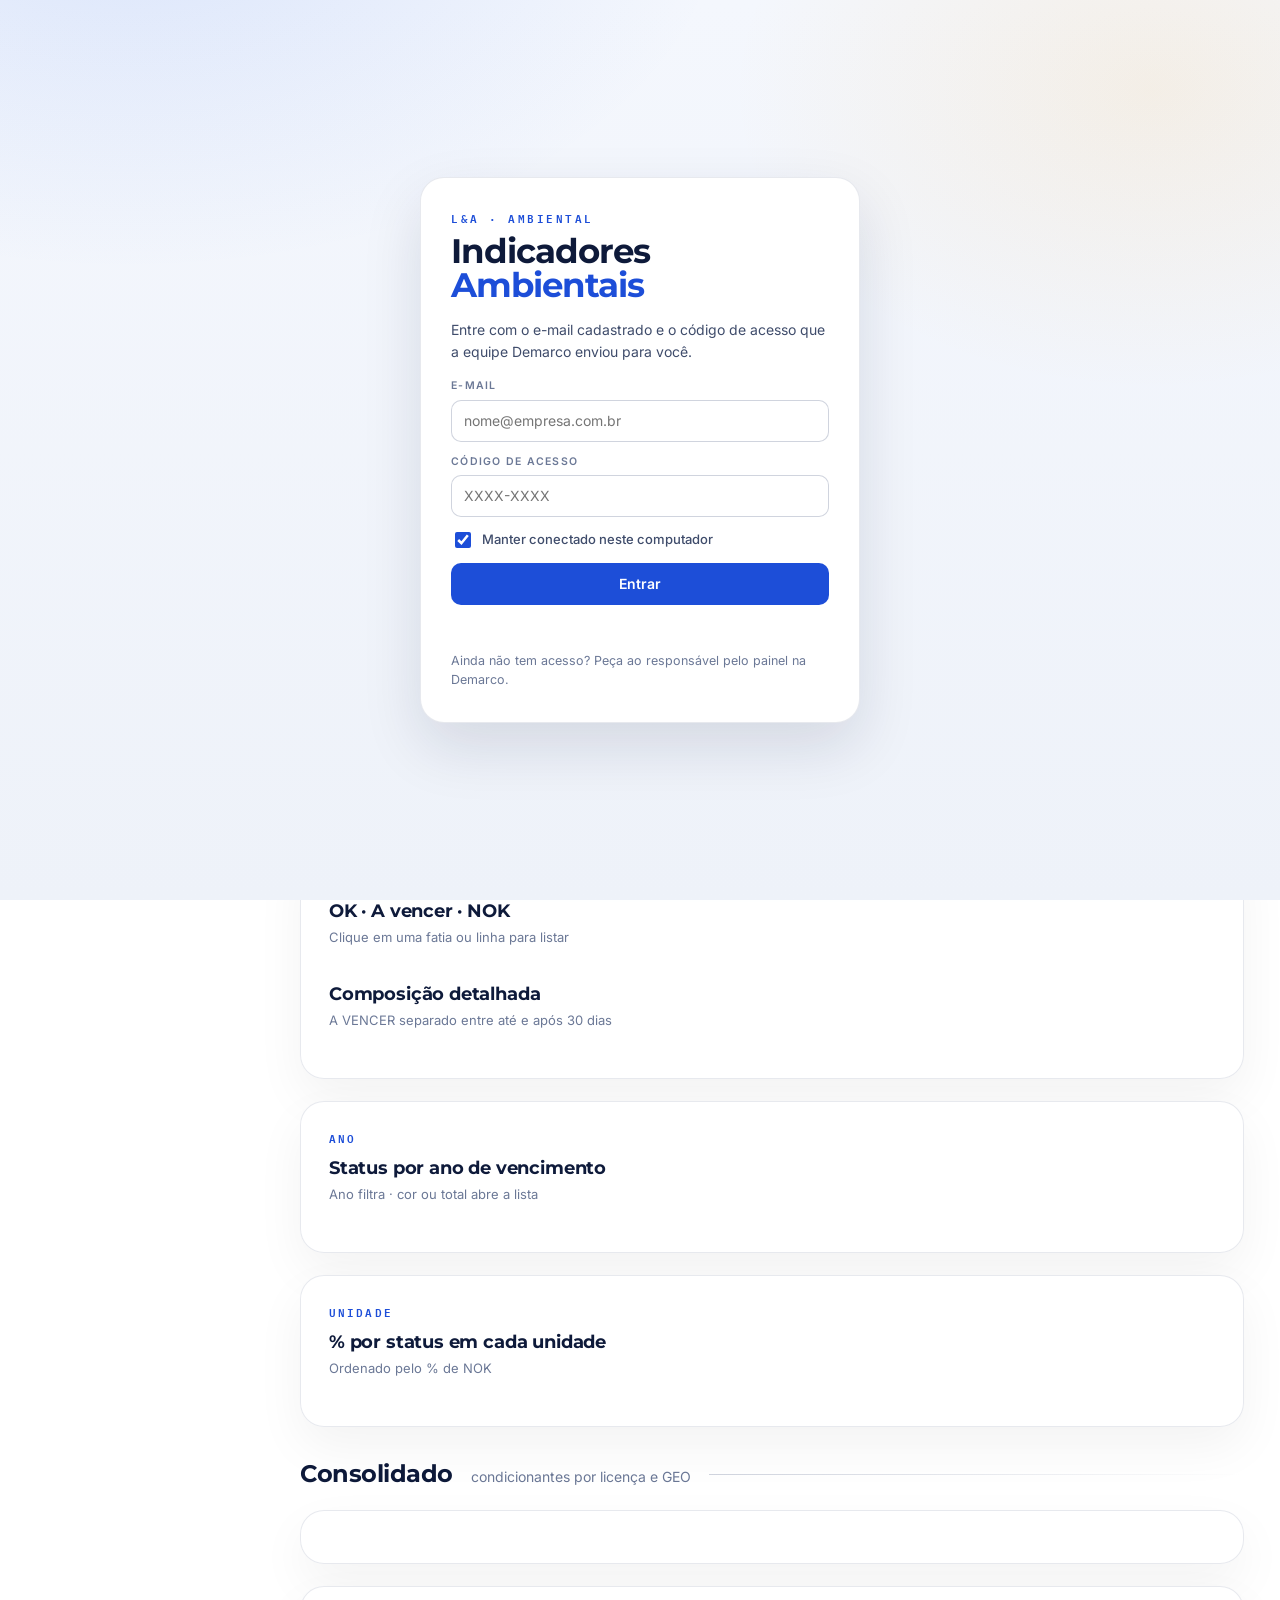
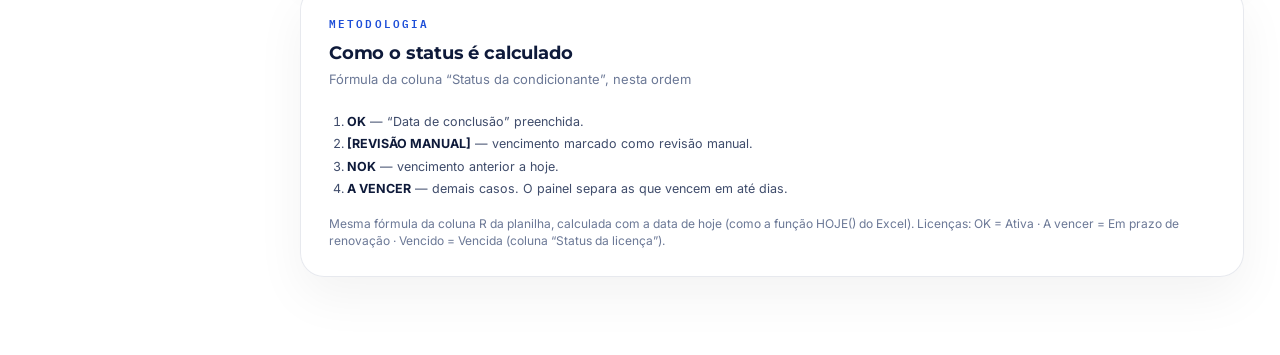
==== index.html @ 8b3d351a "Nova chave do robo do painel [skip robo] Co-Authored-By: Claude Opus 5.5 <noreply@anthropic.com>" ====
<!doctype html>
<html lang="pt-BR">
<head>
<meta charset="utf-8">
<meta name="viewport" content="width=device-width, initial-scale=1">
<meta name="robots" content="noindex, nofollow">
<title>Indicadores Ambientais</title>
<link rel="preconnect" href="https://fonts.googleapis.com">
<link href="https://fonts.googleapis.com/css2?family=Montserrat:wght@500;600;700;800&family=Inter:wght@400;500;600;700&family=IBM+Plex+Mono:wght@500;600&display=swap" rel="stylesheet">
<style>
/* Componentes compartilhados. Cada layout define as variáveis e a estrutura. */
:root {
  color-scheme: var(--esquema, dark);
  --st-concluida: #2fd27a; --st-noprazo: #1f9e8f; --st-orientativo: #5b6b8f; --st-avencer: #fab219; --st-vencida: #f0524f;
  --cr-ok: #2fd27a; --cr-avencer: #fab219; --cr-vencida: #f0524f; --cr-revisao: #8b93a8;
  --gap-surface: var(--surface-solid, #0b1530); --heat: #4d8dff;
}
*, *::before, *::after { box-sizing: border-box; }
html, body { margin: 0; }
body { background: var(--bg); color: var(--text); font-family: var(--font); font-size: 14px; line-height: 1.45; -webkit-font-smoothing: antialiased; }
button, select, input { font: inherit; color: inherit; }
[hidden] { display: none !important; }
small { font-size: 12px; }

/* status */
.st-ok { --c: var(--cr-ok); } .st-em30 { --c: var(--cr-avencer); } .st-avlonge { --c: #b98a2e; } .st-revisao { --c: var(--cr-revisao); }
.st-concluida { --c: var(--st-concluida); } .st-noprazo { --c: var(--st-noprazo); } .st-orientativo { --c: var(--st-orientativo); }
.st-avencer { --c: var(--st-avencer); } .st-vencida { --c: var(--st-vencida); }
.cr-ok { --c: var(--cr-ok); } .cr-avencer { --c: var(--cr-avencer); } .cr-vencida { --c: var(--cr-vencida); } .cr-revisao { --c: var(--cr-revisao); }
.dot { display: inline-block; width: 9px; height: 9px; border-radius: 50%; background: var(--c); flex: none; box-shadow: 0 0 0 3px color-mix(in srgb, var(--c) 18%, transparent); }
.pill { display: inline-flex; align-items: center; gap: 6px; padding: 3px 10px 3px 8px; border-radius: 999px; font-size: 12px; font-weight: 600; white-space: nowrap;
  color: var(--text); background: color-mix(in srgb, var(--c) 14%, transparent); border: 1px solid color-mix(in srgb, var(--c) 35%, transparent); }
.pill i { width: 7px; height: 7px; border-radius: 50%; background: var(--c); }
.t-venc { color: var(--cr-vencida); font-style: normal; } .t-av { color: var(--cr-avencer); font-style: normal; }
.tag { display: inline-block; padding: 2px 8px; border-radius: 6px; font-size: 11px; font-weight: 600; letter-spacing: .02em; color: var(--text-2); background: var(--surface-2); border: 1px solid var(--line); white-space: nowrap; }

/* barras empilhadas */
.bar { display: flex; gap: 2px; height: 12px; border-radius: 4px; overflow: hidden; min-width: 60px; }
.bar.fina { height: 5px; gap: 1.5px; }
.bar.vazia { background: var(--surface-2); }
.seg { background: var(--c); min-width: 2px; transition: filter .15s; }
.bar:hover .seg { filter: brightness(1.15); }
.leg { display: flex; flex-wrap: wrap; gap: 8px 18px; margin-top: 16px; font-size: 12px; color: var(--text-2); }
.leg span { display: inline-flex; align-items: center; gap: 7px; }

.sb { display: flex; flex-direction: column; gap: 4px; }
.sb.rolagem { max-height: var(--rol-h, 520px); overflow: auto; padding-right: 6px; }
.sb-row { display: grid; grid-template-columns: minmax(130px, 210px) 1fr 72px; align-items: center; gap: 16px; padding: 9px 10px; border-radius: 10px; cursor: pointer; transition: background .15s; }
.sb-row:hover, .sb-row:focus-visible { background: var(--hover); outline: none; }
.sb-row.ativo { background: var(--hover); box-shadow: inset 3px 0 0 var(--accent); }
.sb-lab { min-width: 0; } .sb-lab b { display: block; font-weight: 600; white-space: nowrap; overflow: hidden; text-overflow: ellipsis; }
.sb-lab small { color: var(--muted); }
.sb-val { text-align: right; } .sb-val b { display: block; font-family: var(--font-num); font-size: 15px; font-weight: 600; } .sb-val small { color: var(--muted); font-size: 11px; }

/* colunas por ano */
.cols { display: flex; align-items: stretch; gap: 4px; height: var(--cols-h, 300px); padding-top: 6px; overflow-x: auto; }
.col { flex: 1 1 0; min-width: 26px; display: flex; flex-direction: column; align-items: center; gap: 8px; cursor: pointer; border-radius: 8px; padding: 4px 2px; transition: background .15s; }
.col:hover, .col.ativo { background: var(--hover); }
.col-bar { flex: 1; width: 100%; max-width: 30px; display: flex; flex-direction: column-reverse; gap: 2px; border-radius: 4px; overflow: hidden; }
.col-n { font-family: var(--font-num); font-size: 10px; color: var(--text-2); }
.col-k { font-size: 10px; writing-mode: vertical-rl; transform: rotate(180deg); color: var(--muted); font-family: var(--font-num); }
.col.ativo .col-k { color: var(--accent); font-weight: 700; }

/* donut */
.donut-wrap { display: flex; align-items: center; gap: 28px; flex-wrap: wrap; }
.donut { position: relative; flex: none; }
.donut svg { width: 100%; height: 100%; overflow: visible; }
.arc-bg { stroke: var(--surface-2); }
.arc { stroke: var(--c); transition: stroke-width .15s; cursor: default; }
.arc:hover { filter: brightness(1.2); }
.donut-c { position: absolute; inset: 0; display: flex; flex-direction: column; align-items: center; justify-content: center; text-align: center; pointer-events: none; }
.donut-c b { font-family: var(--font-display); font-size: 30px; font-weight: 700; letter-spacing: -.02em; line-height: 1.1; }
.donut-c span { font-size: 12px; color: var(--muted); }
.donut-leg { display: flex; flex-direction: column; gap: 10px; min-width: 180px; flex: 1; }
.dl { display: grid; grid-template-columns: 12px 1fr auto auto; align-items: center; gap: 10px; padding-bottom: 10px; border-bottom: 1px solid var(--line); }
.dl:last-child { border-bottom: 0; }
.dl span { color: var(--text-2); } .dl b { font-family: var(--font-num); font-weight: 600; } .dl small { color: var(--muted); min-width: 48px; text-align: right; font-family: var(--font-num); }

/* matriz */
.mx-wrap { overflow: auto; border-radius: 12px; border: 1px solid var(--line); }
.mx, .tb, .ap { width: 100%; border-collapse: separate; border-spacing: 0; }
.mx th, .mx td { padding: 12px 14px; border-bottom: 1px solid var(--line); text-align: center; vertical-align: middle; }
.mx thead th { font-size: 11px; font-weight: 600; text-transform: uppercase; letter-spacing: .08em; color: var(--muted); background: var(--surface-2); position: sticky; top: 0; z-index: 1; }
.mx tbody th { text-align: left; font-weight: 600; white-space: nowrap; }
.mx td { background: color-mix(in srgb, var(--heat) calc(var(--a, 0) * 100%), transparent); min-width: 92px; }
.mx td b { display: block; font-family: var(--font-num); font-size: 16px; font-weight: 600; }
.mx td .bar { margin: 6px auto 4px; max-width: 80px; min-width: 40px; }
.mx td small { display: block; font-size: 10.5px; line-height: 1.3; min-height: 14px; }
.mx td.mx-0 { color: var(--muted); }
.mx .mx-tot { background: var(--surface-2); }
.mx-total th, .mx-total td { border-bottom: 0; }
.mx-lic { display: flex; align-items: center; gap: 10px; } .mx-lic .ico { color: var(--accent); }
.mx-lic b { display: block; font-family: var(--font-num); } .mx-lic small { color: var(--muted); font-weight: 400; }
.mx-pct td b { font-size: 14px; } .mx-pct td small { color: var(--muted); }
.mx-pct tbody th { font-weight: 500; }

/* licenças */
.lc { display: grid; grid-template-columns: repeat(3, 1fr); gap: 12px; }
.lc-b { position: relative; padding: 18px 18px 16px; border-radius: 14px; background: color-mix(in srgb, var(--c) 9%, var(--surface-2)); border: 1px solid color-mix(in srgb, var(--c) 28%, transparent); overflow: hidden; }
.lc-b .dot { position: absolute; top: 18px; right: 18px; }
.lc-t { display: block; font-size: 12px; text-transform: uppercase; letter-spacing: .1em; color: var(--text-2); font-weight: 600; }
.lc-b b { display: block; font-family: var(--font-display); font-size: 36px; font-weight: 700; line-height: 1.15; margin: 6px 0 2px; }
.lc-b small { color: var(--muted); }
.nota { margin: 14px 0 0; font-size: 12px; color: var(--muted); }
.lista { display: flex; flex-direction: column; gap: 6px; max-height: 420px; overflow: auto; padding-right: 4px; }
.li { display: grid; grid-template-columns: 118px 1fr auto; gap: 14px; align-items: center; padding: 10px 12px; border-radius: 10px; background: var(--surface-2); cursor: pointer; border: 1px solid transparent; }
.li:hover, .li:focus-visible { border-color: var(--line-strong); outline: none; }
.li-m { min-width: 0; } .li-m b { display: block; white-space: nowrap; overflow: hidden; text-overflow: ellipsis; } .li-m small { color: var(--muted); display: block; white-space: nowrap; overflow: hidden; text-overflow: ellipsis; }
.li-d { text-align: right; } .li-d small { display: block; color: var(--muted); font-size: 11px; } .li-d b { font-family: var(--font-num); font-weight: 600; }

.icos { display: flex; flex-wrap: wrap; gap: 12px; }
.ico-it { flex: 1 1 128px; display: flex; flex-direction: column; align-items: center; text-align: center; gap: 6px; padding: 16px 10px 14px; border-radius: 16px; cursor: pointer; border: 1px solid transparent; transition: background .2s, border-color .2s; }
.ico-it:hover, .ico-it.ativo, .ico-it:focus-visible { background: var(--hover); border-color: var(--line-strong); outline: none; }
.ico-c { width: 84px; height: 84px; border-radius: 50%; display: grid; place-items: center; color: var(--text); border: 1.5px solid var(--line-strong);
  background: radial-gradient(circle at 50% 35%, color-mix(in srgb, var(--accent) 22%, transparent), transparent 70%); box-shadow: 0 0 30px color-mix(in srgb, var(--accent) 18%, transparent), inset 0 0 18px color-mix(in srgb, var(--accent) 12%, transparent); }
.ico-it > .dot { width: 12px; height: 12px; margin-top: -4px; }
.ico-it b { font-size: 11px; text-transform: uppercase; letter-spacing: .14em; font-weight: 600; }
.ico-it small { color: var(--muted); font-size: 11px; }

/* tabelas */
.tb-tools { display: flex; align-items: center; justify-content: space-between; gap: 12px; flex-wrap: wrap; margin-bottom: 12px; color: var(--muted); font-size: 12px; }
.seg-ctl { display: inline-flex; padding: 3px; border-radius: 10px; background: var(--surface-2); border: 1px solid var(--line); }
.seg-ctl button { border: 0; background: none; padding: 5px 12px; border-radius: 7px; cursor: pointer; color: var(--text-2); font-size: 12px; }
.seg-ctl button.on { background: var(--accent); color: var(--on-accent, #fff); font-weight: 600; }
.pg { display: inline-flex; align-items: center; gap: 10px; }
.pg button { width: 30px; height: 30px; border-radius: 8px; border: 1px solid var(--line); background: var(--surface-2); cursor: pointer; font-size: 16px; }
.pg button:disabled { opacity: .35; cursor: default; }
.pg span { font-family: var(--font-num); color: var(--text-2); }
.tb-wrap { overflow: auto; max-height: 640px; border-radius: 12px; border: 1px solid var(--line); }
.tb th, .tb td { padding: 11px 14px; border-bottom: 1px solid var(--line); text-align: left; vertical-align: top; }
.tb thead th { font-size: 11px; font-weight: 600; text-transform: uppercase; letter-spacing: .08em; color: var(--muted); background: var(--surface-solid); position: sticky; top: 0; z-index: 1; white-space: nowrap; }
.tb td small { display: block; color: var(--muted); margin-top: 2px; }
.tb td.num { font-family: var(--font-num); white-space: nowrap; }
.tb td b { font-weight: 600; white-space: nowrap; }
.tb .td-wrap { min-width: 170px; max-width: 240px; } .tb .td-sm { font-size: 12px; color: var(--text-2); min-width: 150px; max-width: 200px; }
.clamp { display: -webkit-box; -webkit-line-clamp: 2; -webkit-box-orient: vertical; overflow: hidden; } .tb small.nw { white-space: nowrap; }
.tb .td-bar { min-width: 170px; } .tb .td-bar .bar { margin-top: 4px; }
.tb tbody tr:hover td { background: var(--hover); }
.tb tr.clic { cursor: pointer; }
/* lista de condicionantes: descrição completa; demais colunas mais compactas */
.tb-cond th, .tb-cond td { padding: 9px 10px; }
.tb-cond td:first-child, .tb-cond th:first-child { padding-left: 14px; }
.tb-cond .td-desc { width: 46%; min-width: 320px; color: var(--text-2); font-size: 12.5px; line-height: 1.5; white-space: normal; }
.tb-cond td:nth-child(2) .pill { padding: 2px 8px 2px 6px; font-size: 11px; }
.tb-cond td:nth-child(3) { min-width: 150px; } .tb-cond td:nth-child(3) b { white-space: normal; }
.tb-cond td:nth-child(5) { min-width: 110px; }

/* unidades */
.uc-grid { display: grid; grid-template-columns: repeat(auto-fill, minmax(230px, 1fr)); gap: 14px; }
.uc { padding: 16px; border-radius: 16px; background: var(--card); border: 1px solid var(--line); cursor: pointer; display: flex; flex-direction: column; gap: 10px; transition: transform .2s, border-color .2s, background .2s; }
.uc:hover, .uc:focus-visible { transform: translateY(-2px); border-color: var(--line-strong); outline: none; }
.uc.ativo { border-color: var(--accent); }
.uc-h { display: flex; justify-content: space-between; align-items: center; }
.uc-cod { font-family: var(--font-num); font-size: 11px; font-weight: 700; letter-spacing: .08em; color: var(--accent); }
.uc-geo { font-size: 10.5px; color: var(--muted); text-transform: uppercase; letter-spacing: .1em; }
.uc-n { font-size: 15px; font-weight: 600; line-height: 1.25; min-height: 38px; }
.uc-k { display: grid; grid-template-columns: repeat(3, 1fr); gap: 6px; }
.uc-k div { padding: 8px 6px; border-radius: 10px; background: color-mix(in srgb, var(--c) 10%, transparent); text-align: center; }
.uc-k b { display: block; font-family: var(--font-num); font-size: 18px; font-weight: 600; color: var(--c); }
.uc-k small { font-size: 10.5px; color: var(--text-2); }
.uc-f { display: flex; justify-content: space-between; align-items: center; font-size: 11.5px; color: var(--muted); }
.uc-lic { display: inline-flex; align-items: center; gap: 5px; } .uc-lic .dot { width: 7px; height: 7px; box-shadow: none; }

/* próximos 30 dias */
.dl30 { display: flex; flex-direction: column; gap: 10px; }
.d30 { display: grid; grid-template-columns: 88px 1fr; gap: 18px; padding: 16px; border-radius: 14px; background: var(--card); border: 1px solid var(--line); cursor: pointer; transition: border-color .2s; }
.d30:hover, .d30:focus-visible { border-color: color-mix(in srgb, var(--cr-avencer) 55%, transparent); outline: none; }
.d30-q { display: flex; flex-direction: column; align-items: center; justify-content: center; border-radius: 12px; padding: 10px 4px;
  background: color-mix(in srgb, var(--cr-avencer) 12%, transparent); border: 1px solid color-mix(in srgb, var(--cr-avencer) 30%, transparent); }
.d30-q b { font-family: var(--font-display); font-size: 30px; line-height: 1; color: var(--cr-avencer); font-weight: 700; }
.d30-q small { color: var(--text-2); font-size: 11px; } .d30-q span { margin-top: 6px; font-family: var(--font-num); font-size: 11px; color: var(--muted); }
.d30-m { min-width: 0; }
.d30-t { display: flex; flex-wrap: wrap; align-items: center; gap: 8px; } .d30-t b { font-size: 15px; margin-right: 4px; }
.d30-m p { margin: 8px 0; color: var(--text-2); font-size: 13px; line-height: 1.55; }
.d30-m > small { color: var(--muted); } .d30-m em { font-style: normal; color: var(--text-2); }

/* gerencial */
.st-list { display: flex; flex-direction: column; gap: 18px; }
.st-row { display: flex; flex-direction: column; gap: 8px; }
.st-h { display: flex; justify-content: space-between; align-items: baseline; gap: 12px; }
.st-h > b { font-size: 15px; } .st-h span { color: var(--muted); font-size: 12px; } .st-h span b { color: var(--text); font-family: var(--font-num); font-size: 15px; }
.st-share { height: 4px; border-radius: 4px; background: var(--surface-2); overflow: hidden; }
.st-share span { display: block; height: 100%; background: linear-gradient(90deg, var(--accent), var(--accent-2)); border-radius: 4px; }
.st-k { display: flex; gap: 16px; flex-wrap: wrap; font-size: 12px; color: var(--text-2); }
.st-k span { display: inline-flex; align-items: center; gap: 6px; } .st-k .dot { width: 7px; height: 7px; box-shadow: none; } .st-k b { font-family: var(--font-num); color: var(--text); }

/* aplicabilidade */
.ap-k { display: grid; grid-template-columns: repeat(auto-fit, minmax(150px, 1fr)); gap: 12px; }
.ap-k > div { padding: 16px; border-radius: 14px; background: var(--card); border: 1px solid var(--line); }
.ap-k > div[class] { border-color: color-mix(in srgb, var(--c) 30%, transparent); background: color-mix(in srgb, var(--c) 8%, var(--card)); }
.ap-k b { display: block; font-family: var(--font-display); font-size: 28px; font-weight: 700; line-height: 1.1; }
.ap-k > div[class] b { color: var(--c); }
.ap-k small { color: var(--text-2); }
.ap-leg { display: flex; flex-wrap: wrap; gap: 8px 18px; margin-bottom: 14px; font-size: 12px; color: var(--text-2); }
.ap-leg span { display: inline-flex; align-items: center; gap: 8px; }
.ap th, .ap td { padding: 8px 10px; border-bottom: 1px solid var(--line); text-align: center; }
.ap thead th { background: var(--surface-solid); position: sticky; top: 0; z-index: 1; vertical-align: bottom; }
.ap-th { display: flex; flex-direction: column; align-items: center; gap: 3px; color: var(--accent); }
.ap-th b { font-family: var(--font-num); font-size: 11px; color: var(--text); } .ap-th small { font-size: 10px; color: var(--muted); font-weight: 400; white-space: nowrap; }
.ap tbody th { text-align: left; font-weight: 400; white-space: nowrap; } .ap tbody th b { font-weight: 600; } .ap tbody th small { display: block; color: var(--muted); }
.ap tbody tr:hover td, .ap tbody tr:hover th { background: var(--hover); }
.ap-geo td { text-align: left; font-size: 11px; font-weight: 700; letter-spacing: .12em; text-transform: uppercase; color: var(--accent); background: var(--surface-2); padding: 8px 12px; }
.ap-c { display: inline-grid; place-items: center; width: 26px; height: 26px; border-radius: 8px; font-style: normal; font-weight: 700; font-size: 13px; }
.ap-ok { background: color-mix(in srgb, var(--cr-ok) 18%, transparent); color: var(--cr-ok); border: 1px solid color-mix(in srgb, var(--cr-ok) 40%, transparent); }
.ap-via { background: color-mix(in srgb, var(--st-noprazo) 22%, transparent); color: #6fe0d1; border: 1px solid color-mix(in srgb, var(--st-noprazo) 50%, transparent); }
.ap-falta { background: var(--cr-vencida); color: #fff; box-shadow: 0 0 14px color-mix(in srgb, var(--cr-vencida) 55%, transparent); }
.ap-disp { color: var(--muted); border: 1px dashed var(--line-strong); }
.ap-dispdoc { color: var(--accent); border: 1px solid color-mix(in srgb, var(--accent) 45%, transparent); }
.ap-semdef { color: var(--cr-avencer); border: 1px dashed color-mix(in srgb, var(--cr-avencer) 55%, transparent); }
.ap-na { color: var(--muted); }
.pend { display: grid; grid-template-columns: repeat(auto-fill, minmax(300px, 1fr)); gap: 12px; }
.pend-u { padding: 14px 16px; border-radius: 14px; background: var(--card); border: 1px solid color-mix(in srgb, var(--cr-vencida) 28%, transparent); }
.pend-h { display: flex; flex-direction: column; margin-bottom: 10px; } .pend-h span { font-size: 12px; color: var(--muted); }
.pend-i { display: grid; grid-template-columns: auto 1fr; gap: 10px; padding: 8px 0; border-top: 1px solid var(--line); }
.pend-i small { display: block; color: var(--muted); }

/* filtros */
.fl { display: flex; flex-wrap: wrap; gap: 10px; align-items: flex-end; }
.fl-i { display: flex; flex-direction: column; gap: 5px; flex: 1 1 150px; min-width: 0; }
.fl-i > span { font-size: 10.5px; text-transform: uppercase; letter-spacing: .12em; color: var(--muted); font-weight: 600; padding-left: 2px; }
.fl-i select, .fl-i input { width: 100%; height: 38px; padding: 0 32px 0 12px; border-radius: 10px; border: 1px solid var(--line); background-color: var(--surface-2); outline: none; transition: border-color .15s;
  appearance: none; background-image: url("data:image/svg+xml,%3Csvg xmlns='http://www.w3.org/2000/svg' width='12' height='12' fill='none' stroke='%238ea0c8' stroke-width='1.6'%3E%3Cpath d='M3 4.5l3 3 3-3'/%3E%3C/svg%3E"); background-repeat: no-repeat; background-position: right 12px center; text-overflow: ellipsis; }
.fl-i input { background-image: none; padding-right: 12px; }
.fl-i select option { background: var(--surface-solid); color: var(--text); }
.fl-i select:focus, .fl-i input:focus { border-color: var(--accent); }
.fl-i.on select, .fl-i.on input { border-color: color-mix(in srgb, var(--accent) 70%, transparent); background-color: color-mix(in srgb, var(--accent) 12%, var(--surface-2)); }
.fl-q { flex: 1.4 1 200px; }
.fl-x { height: 38px; padding: 0 14px; border-radius: 10px; border: 1px solid var(--line); background: transparent; cursor: pointer; color: var(--text-2); white-space: nowrap; }
.fl-x:not(:disabled):hover { border-color: var(--accent); color: var(--text); }
.fl-x:disabled { opacity: .4; cursor: default; }

/* tooltip & modal */
.tt { position: fixed; left: 0; top: 0; z-index: 100; pointer-events: none; opacity: 0; transition: opacity .12s; max-width: 340px; padding: 10px 12px; border-radius: 10px; font-size: 12px; line-height: 1.5;
  background: var(--tt-bg, rgba(8, 14, 34, .96)); border: 1px solid var(--line-strong); box-shadow: 0 12px 40px rgba(0, 0, 0, var(--sombra, .5)); color: var(--text); }
.tt.on { opacity: 1; }
.tt-l { display: flex; align-items: center; gap: 8px; margin-top: 4px; color: var(--text-2); } .tt-l b { margin-left: auto; padding-left: 14px; color: var(--text); font-family: var(--font-num); }
.tt .dot { width: 8px; height: 8px; box-shadow: none; }
.modal { position: fixed; inset: 0; z-index: 90; display: grid; place-items: center; padding: 16px; background: rgba(2, 6, 18, .7); backdrop-filter: blur(6px); opacity: 0; pointer-events: none; transition: opacity .2s; }
.modal.on { opacity: 1; pointer-events: auto; }
.modal-box { position: relative; width: min(760px, 100%); max-height: 88vh; overflow: auto; padding: 28px; border-radius: 20px; background: var(--surface-solid); border: 1px solid var(--line-strong); box-shadow: 0 30px 80px rgba(0, 0, 0, .6); }
.modal-x { position: absolute; top: 14px; right: 14px; width: 34px; height: 34px; border-radius: 10px; border: 1px solid var(--line); background: var(--surface-2); cursor: pointer; font-size: 20px; line-height: 1; }
.m-top { display: flex; gap: 10px; align-items: center; } .m-geo { font-size: 12px; color: var(--muted); }
.modal h3 { margin: 14px 0 2px; font-family: var(--font-display); font-size: 22px; }
.m-un { margin: 0 0 16px; color: var(--text-2); }
.m-desc { padding: 16px; border-radius: 12px; background: var(--surface-2); line-height: 1.6; border-left: 3px solid var(--accent); }
.m-grid { display: grid; grid-template-columns: 1fr 1fr; gap: 1px; margin-top: 16px; border-radius: 12px; overflow: hidden; background: var(--line); }
.mf { padding: 10px 14px; background: var(--surface-solid); } .mf span { display: block; font-size: 11px; color: var(--muted); text-transform: uppercase; letter-spacing: .08em; } .mf b { font-weight: 500; } .mf small { color: var(--muted); }
.m-blk { margin-top: 14px; } .m-blk span { font-size: 11px; color: var(--muted); text-transform: uppercase; letter-spacing: .08em; } .m-blk p { margin: 4px 0 0; color: var(--text-2); }
.vazio { padding: 36px 16px; text-align: center; color: var(--muted); border: 1px dashed var(--line); border-radius: 12px; }

/* rolagem */
* { scrollbar-width: thin; scrollbar-color: var(--line-strong) transparent; }
::-webkit-scrollbar { width: 8px; height: 8px; } ::-webkit-scrollbar-thumb { background: var(--line-strong); border-radius: 8px; }

@media (max-width: 720px) {
  .sb-row { grid-template-columns: 1fr 64px; } .sb-row .bar { grid-column: 1 / -1; grid-row: 2; }
  .lc { grid-template-columns: 1fr; } .m-grid { grid-template-columns: 1fr; } .d30 { grid-template-columns: 1fr; } .d30-q { flex-direction: row; gap: 8px; }
  .li { grid-template-columns: 1fr auto; } .li .pill { grid-column: 1 / -1; justify-self: start; }
}
@media (prefers-reduced-motion: reduce) { *, *::before, *::after { animation: none !important; transition: none !important; } }

/* ---------- interação ---------- */
.lk, [data-go], [data-set] { cursor: pointer; }
.lk { transition: color .15s, text-decoration-color .15s; text-decoration: underline; text-decoration-color: transparent; text-underline-offset: 3px; }
.lk:hover, .lk:focus-visible { color: var(--accent); text-decoration-color: currentColor; outline: none; }
em.lk:hover { filter: brightness(1.25); color: inherit; }
.bar .seg[data-go]:hover { filter: brightness(1.3) saturate(1.1); box-shadow: 0 0 0 2px var(--text) inset; }
.col-bar .seg[data-go]:hover { filter: brightness(1.3); }
.arc[data-go] { cursor: pointer; } .arc[data-go]:hover { stroke-width: 22; }
.sb-lab { cursor: pointer; border-radius: 8px; } .sb-lab:hover b { color: var(--accent); }
.sb-row { cursor: default; }
.col-k { cursor: pointer; } .col-k:hover { color: var(--accent); }
.dl[data-go] { cursor: pointer; border-radius: 8px; padding-left: 6px; margin-left: -6px; transition: background .15s; } .dl[data-go]:hover { background: var(--hover); }
.lc-b { cursor: pointer; transition: transform .2s, box-shadow .2s; } .lc-b:hover { transform: translateY(-2px); } .lc-b.ativo { box-shadow: 0 0 0 2px var(--c); }
.uc-k div { cursor: pointer; transition: transform .15s, background .15s; } .uc-k div:hover { transform: translateY(-2px); background: color-mix(in srgb, var(--c) 22%, transparent); }
.uc { cursor: default; } .uc-n.lk:hover { color: var(--accent); }
.st-row.ativo .st-h > b { color: var(--accent); }
.mx td.lk:hover { box-shadow: inset 0 0 0 2px var(--accent); }
.tt-dica { margin-top: 8px; padding-top: 6px; border-top: 1px solid var(--line); color: var(--accent); font-size: 11px; font-weight: 600; }
.leg-dica { margin-left: auto; color: var(--muted); font-style: italic; }
.ap-c.lk:hover { transform: scale(1.15); box-shadow: 0 0 0 2px var(--accent); }

.chips { display: flex; flex-wrap: wrap; gap: 8px; align-items: center; }
.ch { display: inline-flex; align-items: center; gap: 8px; padding: 5px 6px 5px 12px; border-radius: 999px; border: 1px solid color-mix(in srgb, var(--accent) 45%, transparent); background: color-mix(in srgb, var(--accent) 12%, transparent); font-size: 12.5px; font-weight: 500; }
.ch small { color: var(--muted); text-transform: uppercase; letter-spacing: .1em; font-size: 9.5px; font-weight: 700; }
.ch i { font-style: normal; width: 18px; height: 18px; border-radius: 50%; display: grid; place-items: center; background: color-mix(in srgb, var(--text) 10%, transparent); font-size: 13px; }
.ch:hover i { background: var(--cr-vencida); color: #fff; }
.ch-voltar, .ch-limpar { height: 30px; padding: 0 14px; border-radius: 999px; border: 1px solid var(--line-strong); background: var(--surface-2); cursor: pointer; font-size: 12.5px; font-weight: 600; }
.ch-voltar { background: var(--accent); color: var(--on-accent); border-color: transparent; }
.ch-voltar:hover { filter: brightness(1.1); } .ch-limpar:hover { border-color: var(--cr-vencida); }
.ch-vazio { font-size: 12.5px; color: var(--muted); }

.st-abas { display: flex; flex-wrap: wrap; gap: 8px; }
.st-abas button { display: inline-flex; align-items: center; gap: 8px; height: 38px; padding: 0 14px; border-radius: 12px; border: 1px solid var(--line); background: var(--surface-2); cursor: pointer; font-weight: 600; font-size: 13px; color: var(--text-2); transition: all .15s; }
.st-abas button b { font-family: var(--font-num); font-size: 12px; padding: 2px 7px; border-radius: 6px; background: color-mix(in srgb, var(--text) 8%, transparent); color: var(--text); }
.st-abas button .dot { width: 8px; height: 8px; box-shadow: none; }
.st-abas button:hover { color: var(--text); border-color: var(--line-strong); }
.st-abas button.on { color: var(--text); border-color: var(--c, var(--accent)); background: color-mix(in srgb, var(--c, var(--accent)) 16%, transparent); }

.m-acoes { display: flex; flex-wrap: wrap; gap: 8px; align-items: center; margin-top: 20px; padding-top: 16px; border-top: 1px solid var(--line); }
.m-acoes > span { width: 100%; font-size: 11px; color: var(--muted); text-transform: uppercase; letter-spacing: .08em; }
.m-acoes button { display: inline-flex; align-items: center; gap: 8px; padding: 8px 12px; border-radius: 10px; border: 1px solid var(--line-strong); background: var(--surface-2); cursor: pointer; font-size: 12.5px; font-weight: 500; text-align: left; }
.m-acoes button b { font-family: var(--font-num); color: var(--accent); }
.m-acoes button:hover { border-color: var(--accent); }

/* ---------- quadros gerenciais (formato planilha) ---------- */
.ano-ger { display: flex; align-items: center; gap: 12px; flex-wrap: wrap; }
.ano-ger > span { font-size: 10.5px; text-transform: uppercase; letter-spacing: .12em; color: var(--muted); font-weight: 600; }
.ano-ger small { color: var(--muted); }
.ano-ger .seg-ctl { flex-wrap: wrap; }
.xl-wrap { max-height: none; }
.xl { width: 100%; border-collapse: separate; border-spacing: 0; font-size: 13px; }
.xl th, .xl td { padding: 9px 14px; border-bottom: 1px solid var(--line); }
.xl thead th { background: var(--accent); color: var(--on-accent); font-size: 11.5px; font-weight: 700; text-align: center; white-space: nowrap; position: sticky; top: 0; z-index: 1; }
.xl thead th:first-child { text-align: left; }
.xl thead th .lk:hover { color: inherit; text-decoration-color: currentColor; }
.xl tbody th { text-align: left; font-weight: 500; white-space: nowrap; }
.xl tbody th em { margin-left: 8px; font-style: normal; font-size: 10px; font-weight: 700; text-transform: uppercase; letter-spacing: .08em; padding: 2px 7px; border-radius: 6px; background: var(--accent); color: var(--on-accent); }
.xl td.num { text-align: center; font-family: var(--font-num); font-weight: 600; }
.xl td.zero { color: var(--muted); font-weight: 400; }
.xl td.ok:not(.zero) { background: color-mix(in srgb, var(--cr-ok) 14%, transparent); }
.xl td.nok:not(.zero) { background: color-mix(in srgb, var(--cr-vencida) 18%, transparent); }
.xl td.av:not(.zero) { background: color-mix(in srgb, var(--cr-avencer) 12%, transparent); }
.xl td.xl-pos { background: color-mix(in srgb, var(--cr-vencida) 12%, transparent); }
.xl td.xl-ruim { background: color-mix(in srgb, var(--cr-vencida) 22%, transparent); color: var(--cr-vencida); }
.xl td.lk:hover { box-shadow: inset 0 0 0 2px var(--accent); color: inherit; }
.xl tr.atual > * { background-color: color-mix(in srgb, var(--accent) 8%, transparent); }
.xl tr.atual > th { box-shadow: inset 3px 0 0 var(--accent); }
.xl tr.ativo > th { color: var(--accent); }
.xl tfoot th, .xl tfoot td { background: var(--surface-2); font-weight: 700; border-bottom: 0; border-top: 2px solid var(--line-strong); }
.xl tfoot td.num { font-weight: 700; }
.xl-bar { min-width: 160px; } .xl-bar-h { min-width: 160px; }
.xl-dash tbody th { font-size: 12.5px; }
.xl-dash td.num { min-width: 64px; }
.xl-total { display: inline-flex; align-items: center; gap: 18px; margin-top: 14px; padding: 8px 16px; border-radius: 10px; border: 1px solid var(--line-strong); background: var(--surface-2); }
.xl-total span { font-size: 12.5px; color: var(--text-2); font-weight: 600; } .xl-total b { font-family: var(--font-num); font-size: 16px; }
.xl tfoot th { text-align: left; }

/* ---------- ícones de licença: 3 estilos (body[data-icones="a|b|c"]) ---------- */
.ico-n, .ico-st, .ico-cta { display: none; }
.ico-c { position: relative; }
@keyframes flutua { 0%, 100% { transform: translateY(0); } 50% { transform: translateY(-5px); } }
@keyframes pulsa { 0% { box-shadow: 0 0 0 0 color-mix(in srgb, var(--c) 60%, transparent); } 70% { box-shadow: 0 0 0 10px transparent; } 100% { box-shadow: 0 0 0 0 transparent; } }
@keyframes onda { from { transform: scale(1); opacity: .55; } to { transform: scale(1.45); opacity: 0; } }
@keyframes gira { to { transform: rotate(360deg); } }

/* A · Gradiente vivo: círculo cheio na cor do tipo, ícone branco, brilho e flutuação */
body[data-icones="a"] .ico-it { gap: 8px; }
body[data-icones="a"] .ico-c { color: #fff; border: 0; background: radial-gradient(circle at 30% 25%, color-mix(in srgb, var(--tipo) 55%, #fff), var(--tipo) 62%, color-mix(in srgb, var(--tipo) 75%, #000));
  box-shadow: 0 10px 26px color-mix(in srgb, var(--tipo) 45%, transparent), inset 0 2px 6px rgba(255, 255, 255, .45); animation: flutua 3.6s ease-in-out infinite; transition: transform .25s; }
body[data-icones="a"] .ico-it:nth-child(2) .ico-c { animation-delay: -.7s; } body[data-icones="a"] .ico-it:nth-child(3) .ico-c { animation-delay: -1.4s; }
body[data-icones="a"] .ico-it:nth-child(4) .ico-c { animation-delay: -2.1s; } body[data-icones="a"] .ico-it:nth-child(5) .ico-c { animation-delay: -2.8s; }
body[data-icones="a"] .ico-c::after { content: ''; position: absolute; inset: 0; border-radius: 50%; border: 2px solid var(--tipo); opacity: 0; }
body[data-icones="a"] .ico-it:hover .ico-c { animation-play-state: paused; transform: scale(1.08); }
body[data-icones="a"] .ico-it:hover .ico-c::after { animation: onda 1s ease-out infinite; }
body[data-icones="a"] .ico-it.ativo .ico-c { box-shadow: 0 0 0 4px #fff, 0 0 0 7px var(--tipo), 0 12px 28px color-mix(in srgb, var(--tipo) 50%, transparent); }
body[data-icones="a"] .ico-n { display: grid; place-items: center; position: absolute; top: -4px; right: -4px; min-width: 28px; height: 28px; padding: 0 6px; border-radius: 999px; background: #fff; color: var(--tipo); font: 700 12px var(--font-num); box-shadow: 0 3px 10px rgba(0, 0, 0, .18); }
body[data-icones="a"] .ico-it > .dot { display: none; }
body[data-icones="a"] .ico-it > small { display: none; }
body[data-icones="a"] .ico-st { display: inline-flex; align-items: center; gap: 6px; padding: 3px 10px; border-radius: 999px; font-size: 11px; font-weight: 600; color: var(--text); background: color-mix(in srgb, var(--c) 14%, transparent); border: 1px solid color-mix(in srgb, var(--c) 40%, transparent); }
body[data-icones="a"] .ico-st .dot { width: 7px; height: 7px; box-shadow: none; }
body[data-icones="a"] .ico-st.cr-vencida .dot { animation: pulsa 1.6s infinite; }

/* B · Anel de status: anel colorido girando, ícone na cor do tipo, selo de status pulsando */
body[data-icones="b"] .ico-c { color: var(--tipo); border: 0; background: var(--card); box-shadow: 0 8px 22px color-mix(in srgb, var(--tipo) 22%, transparent); isolation: isolate; transition: transform .25s; }
body[data-icones="b"] .ico-c::before { content: ''; position: absolute; inset: -5px; border-radius: 50%; z-index: -1;
  background: conic-gradient(from 0deg, var(--tipo), color-mix(in srgb, var(--tipo) 25%, #fff), var(--tipo), color-mix(in srgb, var(--tipo) 40%, #fff), var(--tipo)); animation: gira 6s linear infinite; }
body[data-icones="b"] .ico-c::after { content: ''; position: absolute; inset: 0; border-radius: 50%; z-index: -1; background: var(--card); }
body[data-icones="b"] .ico-c .ico { stroke-width: 2; }
body[data-icones="b"] .ico-it:hover .ico-c { transform: translateY(-4px) scale(1.05); }
body[data-icones="b"] .ico-it:hover .ico-c::before { animation-duration: 1.6s; }
body[data-icones="b"] .ico-it.ativo .ico-c::before { inset: -8px; }
body[data-icones="b"] .ico-it > .dot { position: relative; width: 16px; height: 16px; margin-top: -12px; border: 3px solid var(--card); box-shadow: none; z-index: 2; }
body[data-icones="b"] .ico-it > .dot.cr-vencida, body[data-icones="b"] .ico-it > .dot.cr-avencer { animation: pulsa 1.6s infinite; }
body[data-icones="b"] .ico-it > small { display: none; }
body[data-icones="b"] .ico-st { display: block; font-size: 11.5px; font-weight: 700; color: var(--c); }
body[data-icones="b"] .ico-st .dot { display: none; }
body[data-icones="b"] .ico-n { display: block; position: absolute; top: -10px; left: 50%; transform: translateX(-50%); padding: 1px 8px; border-radius: 999px; background: var(--tipo); color: #fff; font: 700 10.5px var(--font-num); white-space: nowrap; }
body[data-icones="b"] .ico-n::after { content: ' lic.'; font-weight: 500; }
body[data-icones="b"] .ico-it b { margin-top: 10px !important; }

/* C · Cartões: cada tipo vira um cartão colorido com número grande e chamada para clique */
body[data-icones="c"] .icos { gap: 12px !important; }
body[data-icones="c"] .ico-it { display: grid !important; grid-template-columns: 1fr; grid-template-areas: "ic" "b" "st" "cta"; align-items: start; justify-items: start; text-align: left; gap: 6px;
  padding: 14px !important; border-radius: 16px !important; border: 1px solid color-mix(in srgb, var(--tipo) 28%, transparent) !important; border-left: 5px solid var(--tipo) !important;
  background: linear-gradient(135deg, color-mix(in srgb, var(--tipo) 14%, var(--card)), var(--card)) !important; box-shadow: 0 6px 18px color-mix(in srgb, var(--tipo) 14%, transparent); transition: transform .2s, box-shadow .2s; }
body[data-icones="c"] .ico-it:hover { transform: translateY(-4px); box-shadow: 0 14px 30px color-mix(in srgb, var(--tipo) 28%, transparent); }
body[data-icones="c"] .ico-it.ativo { box-shadow: 0 0 0 2px var(--tipo), 0 14px 30px color-mix(in srgb, var(--tipo) 28%, transparent); }
body[data-icones="c"] .ico-c { grid-area: ic; width: 58px !important; height: 58px !important; border-radius: 16px; border: 0; color: #fff; background: linear-gradient(145deg, color-mix(in srgb, var(--tipo) 70%, #fff), var(--tipo)); box-shadow: 0 8px 18px color-mix(in srgb, var(--tipo) 40%, transparent); }
body[data-icones="c"] .ico-c .ico { width: 34px; height: 34px; }
body[data-icones="c"] .ico-it:hover .ico-c { animation: flutua 1.2s ease-in-out infinite; }
body[data-icones="c"] .ico-c .ico-n { display: grid; place-items: center; position: absolute; top: -8px; right: -10px; min-width: 26px; height: 26px; padding: 0 6px; border-radius: 999px; background: #fff; color: var(--tipo); font: 700 12px var(--font-num); box-shadow: 0 3px 10px rgba(0, 0, 0, .18); }
body[data-icones="c"] .ico-it > .dot, body[data-icones="c"] .ico-it > small { display: none; }
body[data-icones="c"] .ico-it b { grid-area: b; margin-top: 4px !important; font-size: 11px; letter-spacing: .12em; }
body[data-icones="c"] .ico-st { display: inline-flex; grid-area: st; align-items: center; gap: 6px; font-size: 11.5px; font-weight: 600; color: var(--c); }
body[data-icones="c"] .ico-st .dot { width: 7px; height: 7px; box-shadow: none; }
body[data-icones="c"] .ico-st.cr-vencida .dot { animation: pulsa 1.6s infinite; }
body[data-icones="c"] .ico-cta { display: block; grid-area: cta; font-size: 11.5px; font-weight: 700; color: var(--tipo); }
body[data-icones="c"] .ico-it:hover .ico-cta { text-decoration: underline; }

/* ---------- ícones de licença: estilos D, E, F ---------- */
.ico-bar { display: none; }

/* D · Hexágonos: selo hexagonal colorido com brilho, contador em fita, status embaixo */
body[data-icones="d"] .icos { justify-content: center; }
body[data-icones="d"] .ico-it { flex: 0 1 150px !important; gap: 6px; }
body[data-icones="d"] .ico-c { width: 96px !important; height: 104px !important; border: 0 !important; border-radius: 0; color: #fff; overflow: visible;
  clip-path: polygon(50% 0, 100% 25%, 100% 75%, 50% 100%, 0 75%, 0 25%);
  background: linear-gradient(160deg, color-mix(in srgb, var(--tipo) 55%, #fff) 0%, var(--tipo) 55%, color-mix(in srgb, var(--tipo) 70%, #000) 100%) !important;
  box-shadow: none !important; transition: transform .25s, filter .25s; }
body[data-icones="d"] .ico-c::before { content: ''; position: absolute; inset: 6px; clip-path: inherit; border: 0; background: linear-gradient(180deg, rgba(255, 255, 255, .35), rgba(255, 255, 255, 0) 55%); }
body[data-icones="d"] .ico-c .ico { width: 46px; height: 46px; position: relative; filter: drop-shadow(0 2px 3px rgba(0, 0, 0, .25)); }
body[data-icones="d"] .ico-it { filter: drop-shadow(0 10px 16px color-mix(in srgb, var(--tipo) 35%, transparent)); }
body[data-icones="d"] .ico-it:hover .ico-c { transform: translateY(-5px) rotate(-4deg) scale(1.05); }
body[data-icones="d"] .ico-it.ativo .ico-c { filter: brightness(1.12) saturate(1.2); transform: scale(1.06); }
body[data-icones="d"] .ico-n { display: block; margin-top: -16px; position: relative; z-index: 2; padding: 2px 10px; border-radius: 6px; background: #fff; color: var(--tipo); font: 800 12px var(--font-num); box-shadow: 0 3px 8px rgba(0, 0, 0, .15); }
body[data-icones="d"] .ico-c .ico-n { display: none; }
body[data-icones="d"] .ico-it > .dot, body[data-icones="d"] .ico-it > small { display: none; }
body[data-icones="d"] .ico-st { display: inline-flex; align-items: center; gap: 6px; font-size: 11.5px; font-weight: 700; color: var(--c); }
body[data-icones="d"] .ico-st .dot { width: 7px; height: 7px; box-shadow: none; }
body[data-icones="d"] .ico-st.cr-vencida .dot { animation: pulsa 1.6s infinite; }

/* E · Pílulas: botões horizontais compactos, claramente clicáveis */
body[data-icones="e"] .icos { display: grid !important; grid-template-columns: repeat(auto-fill, minmax(230px, 1fr)); gap: 10px !important; }
body[data-icones="e"] .ico-it { display: grid !important; grid-template-columns: auto 1fr auto; grid-template-areas: "ic b n" "ic st n"; align-items: center; text-align: left; gap: 2px 12px;
  max-width: 320px; padding: 8px 14px 8px 8px !important; border-radius: 999px !important; border: 1.5px solid color-mix(in srgb, var(--tipo) 35%, transparent) !important;
  background: var(--card) !important; box-shadow: 0 4px 14px color-mix(in srgb, var(--tipo) 14%, transparent); transition: transform .2s, box-shadow .2s, border-color .2s; }
body[data-icones="e"] .ico-it:hover { transform: translateX(4px); border-color: var(--tipo) !important; box-shadow: 0 8px 22px color-mix(in srgb, var(--tipo) 26%, transparent); }
body[data-icones="e"] .ico-it.ativo { background: color-mix(in srgb, var(--tipo) 12%, var(--card)) !important; border-color: var(--tipo) !important; }
body[data-icones="e"] .ico-c { grid-area: ic; width: 52px !important; height: 52px !important; border: 0 !important; color: #fff; background: linear-gradient(145deg, color-mix(in srgb, var(--tipo) 65%, #fff), var(--tipo)) !important; box-shadow: 0 4px 12px color-mix(in srgb, var(--tipo) 40%, transparent) !important; }
body[data-icones="e"] .ico-c .ico { width: 30px; height: 30px; }
body[data-icones="e"] .ico-it:hover .ico-c { animation: flutua 1.2s ease-in-out infinite; }
body[data-icones="e"] .ico-it b { grid-area: b; margin: 0 !important; font-size: 11px; letter-spacing: .1em; align-self: end; }
body[data-icones="e"] .ico-st { display: inline-flex; grid-area: st; align-items: center; gap: 6px; font-size: 11.5px; font-weight: 600; color: var(--c); align-self: start; }
body[data-icones="e"] .ico-st .dot { width: 7px; height: 7px; box-shadow: none; }
body[data-icones="e"] .ico-st.cr-vencida .dot { animation: pulsa 1.6s infinite; }
body[data-icones="e"] .ico-c .ico-n { display: none; }
body[data-icones="e"] .ico-it > .dot, body[data-icones="e"] .ico-it > small { display: none; }
body[data-icones="e"] .ico-cta { display: grid; grid-area: n; place-items: center; min-width: 38px; height: 38px; padding: 0 8px; border-radius: 999px; font: 800 13px var(--font-num); color: #fff; background: var(--tipo); }
body[data-icones="e"] .ico-cta { font-size: 0; }
body[data-icones="e"] .ico-cta::before { content: attr(data-n); font-size: 13px; }

/* F · Blocos com barra: número grande e barra de situação das licenças */
body[data-icones="f"] .icos { display: grid !important; grid-template-columns: repeat(auto-fit, minmax(140px, 1fr)); gap: 12px !important; }
body[data-icones="f"] .ico-it { display: grid !important; grid-template-columns: auto 1fr; grid-template-areas: "ic n" "b b" "st st" "bar bar"; align-items: center; text-align: left; gap: 8px 10px;
  padding: 14px !important; border-radius: 18px !important; border: 1px solid var(--line) !important; background: var(--card) !important;
  box-shadow: 0 1px 0 rgba(255, 255, 255, .8) inset, 0 10px 24px rgba(20, 40, 90, .08); transition: transform .2s, box-shadow .2s; position: relative; overflow: hidden; }
body[data-icones="f"] .ico-it::before { content: ''; position: absolute; top: -40px; right: -40px; width: 110px; height: 110px; border-radius: 50%; background: color-mix(in srgb, var(--tipo) 12%, transparent); transition: transform .4s; }
body[data-icones="f"] .ico-it:hover { transform: translateY(-4px); box-shadow: 0 16px 30px color-mix(in srgb, var(--tipo) 22%, transparent); }
body[data-icones="f"] .ico-it:hover::before { transform: scale(1.5); }
body[data-icones="f"] .ico-it.ativo { box-shadow: 0 0 0 2px var(--tipo), 0 16px 30px color-mix(in srgb, var(--tipo) 22%, transparent); }
body[data-icones="f"] .ico-c { grid-area: ic; width: 48px !important; height: 48px !important; border-radius: 14px; border: 0 !important; color: var(--tipo); background: color-mix(in srgb, var(--tipo) 14%, #fff) !important; box-shadow: none !important; position: relative; }
body[data-icones="f"] .ico-c .ico { width: 30px; height: 30px; stroke-width: 2; }
body[data-icones="f"] .ico-c .ico-n { display: none; }
body[data-icones="f"] .ico-it > small { display: none; }
body[data-icones="f"] .ico-it > .dot { display: none; }
body[data-icones="f"] .ico-cta { display: block; grid-area: n; justify-self: end; font: 800 28px/1 var(--font-display); color: var(--tipo); position: relative; }
body[data-icones="f"] .ico-cta { font-size: 0; }
body[data-icones="f"] .ico-cta::before { content: attr(data-n); font-size: 28px; }
body[data-icones="f"] .ico-it b { grid-area: b; margin: 0 !important; font-size: 10.5px; letter-spacing: .12em; position: relative; }
body[data-icones="f"] .ico-st { display: inline-flex; grid-area: st; align-items: center; gap: 6px; font-size: 11.5px; font-weight: 600; color: var(--c); }
body[data-icones="f"] .ico-st .dot { width: 7px; height: 7px; box-shadow: none; }
body[data-icones="f"] .ico-st.cr-vencida .dot { animation: pulsa 1.6s infinite; }
body[data-icones="f"] .ico-bar { display: flex; grid-area: bar; gap: 2px; height: 6px; border-radius: 4px; overflow: hidden; }
body[data-icones="f"] .ico-bar i { background: var(--c); }
body[data-icones="d"] .hero .ico-it { border-right: 0 !important; }

body[data-icones="d"] .ico-it > * { order: 2; }
body[data-icones="d"] .ico-it > .ico-c { order: 0; }
body[data-icones="d"] .ico-cta { display: block; order: 1 !important; margin-top: -18px; position: relative; z-index: 2; padding: 2px 10px; border-radius: 6px; background: #fff; color: var(--tipo); font: 800 0/1.6 var(--font-num); box-shadow: 0 3px 8px rgba(0, 0, 0, .15); }
body[data-icones="d"] .ico-cta::before { content: attr(data-n) " lic."; font-size: 12px; }

/* ---------- filtros com busca ao digitar ---------- */
.cb { position: relative; }
.cb-box { position: relative; }
.fl-i .cb-in { padding-right: 34px; cursor: text; background-image: url("data:image/svg+xml,%3Csvg xmlns='http://www.w3.org/2000/svg' width='12' height='12' fill='none' stroke='%238ea0c8' stroke-width='1.6'%3E%3Cpath d='M3 4.5l3 3 3-3'/%3E%3C/svg%3E"); background-repeat: no-repeat; background-position: right 12px center; text-overflow: ellipsis; }
.cb.aberto .cb-in { border-color: var(--accent); background-image: url("data:image/svg+xml,%3Csvg xmlns='http://www.w3.org/2000/svg' width='14' height='14' fill='none' stroke='%238ea0c8' stroke-width='1.6'%3E%3Ccircle cx='6' cy='6' r='4.2'/%3E%3Cpath d='M9.2 9.2l3.3 3.3'/%3E%3C/svg%3E"); }
.cb.on .cb-in { padding-right: 52px; }
.cb-x { position: absolute; right: 28px; top: 50%; transform: translateY(-50%); width: 20px; height: 20px; border-radius: 50%; border: 0; background: color-mix(in srgb, var(--text) 10%, transparent); color: var(--text-2); cursor: pointer; font-size: 14px; line-height: 1; display: grid; place-items: center; }
.cb-x:hover { background: var(--cr-vencida); color: #fff; }
.cb-list { position: absolute; z-index: 60; top: calc(100% + 6px); left: 0; min-width: 100%; width: max-content; max-width: 340px; max-height: 320px; overflow: auto; padding: 6px;
  border-radius: 12px; background: var(--surface-solid); border: 1px solid var(--line-strong); box-shadow: 0 16px 40px rgba(10, 25, 60, .18); }
.cb-op { padding: 7px 10px; border-radius: 8px; cursor: pointer; font-size: 13px; color: var(--text); white-space: nowrap; overflow: hidden; text-overflow: ellipsis; }
.cb-op:hover, .cb-op.ativo { background: color-mix(in srgb, var(--accent) 12%, transparent); }
.cb-op.sel { font-weight: 600; color: var(--accent); }
.cb-op[data-cbv=""] { color: var(--muted); border-bottom: 1px solid var(--line); border-radius: 8px 8px 0 0; margin-bottom: 4px; }
.cb-op mark { background: color-mix(in srgb, var(--cr-avencer) 35%, transparent); color: inherit; border-radius: 3px; padding: 0 1px; }
.cb-nada { padding: 10px; font-size: 12.5px; color: var(--muted); text-align: center; }
/* a lista aberta fica acima da barra fixa de filtros ativos */
.top, .filtros { position: relative; z-index: 25; }
.cb.aberto { z-index: 70; }

:root {
  --font: 'Inter', system-ui, sans-serif; --font-display: 'Montserrat', 'Inter', sans-serif; --font-num: 'IBM Plex Mono', ui-monospace, monospace;
  --cols-h: 360px; --rol-h: 470px;
}

:root {
  --esquema: light; --sombra: .12; --sombra-card: .05; --tt-bg: rgba(255, 255, 255, .98);
  --fundo: radial-gradient(1000px 600px at 10% -10%, rgba(37, 99, 235, .12), transparent 60%), radial-gradient(700px 500px at 90% 10%, rgba(245, 165, 36, .10), transparent 60%), linear-gradient(180deg, #f4f7fd 0%, #eef2f9 100%);
  --surface: rgba(255, 255, 255, .88); --surface-solid: #ffffff; --surface-2: #eef2f8; --card: #ffffff;
  --hover: rgba(37, 99, 235, .06); --line: rgba(20, 40, 90, .10); --line-strong: rgba(20, 40, 90, .2);
  --text: #0e1a3a; --text-2: #3f4c6b; --muted: #6b7896; --accent: #1d4ed8; --accent-2: #3b82f6; --on-accent: #fff; --heat: #2563eb;
  --cr-ok: #16a34a; --cr-avencer: #d98a06; --cr-vencida: #dc2626; --cr-revisao: #7a8399;
  --side-bg: #0f1d45; --titulo-2: #9db8ff; --marca: #fff;
  --nav-on-bg: rgba(255, 255, 255, .12); --nav-on-borda: rgba(255, 255, 255, .25); --nav-on-brilho: transparent;
  --chipbar-bg: rgba(244, 247, 253, .9); --titulo-grad: linear-gradient(90deg, #0e1a3a 30%, #1d4ed8);
  --ico-bg: radial-gradient(circle at 50% 30%, #ffffff, #e6edfb 75%); --ico-sombra: 0 6px 20px rgba(30, 60, 140, .12);
  --copo-escala: #3f4c6b; --copo-traco: rgba(40, 60, 110, .45); --copo-vazio: rgba(30, 60, 140, .05);
}
/* barra lateral escura no tema claro */
.side { color: #eef3ff; --text: #f3f6ff; --text-2: #bccaee; --muted: #8696c2; --line: rgba(255, 255, 255, .12); --accent: #ffb23f; --hover: rgba(255, 255, 255, .06); }
.st-avlonge { --c: #c08a2c; }

body { background: var(--fundo); background-attachment: fixed; }

.app { display: grid; grid-template-columns: 264px minmax(0, 1fr); min-height: 100vh; }
.side { position: sticky; top: 0; height: 100vh; display: flex; flex-direction: column; padding: 28px 18px 22px; border-right: 1px solid var(--line); background: var(--side-bg); backdrop-filter: blur(18px); z-index: 30; }
.brand { padding: 0 10px 26px; }
.brand-k { font-family: var(--font-num); font-size: 10.5px; letter-spacing: .24em; color: var(--accent); text-transform: uppercase; font-weight: 600; }
.brand h1 { margin: 10px 0 0; font-family: var(--font-display); font-weight: 700; font-size: 25px; line-height: 1.08; letter-spacing: -.02em; }
.brand h1 span { display: block; } .brand h1 span + span { color: var(--titulo-2); }
.nav { display: flex; flex-direction: column; gap: 4px; }
.nav button { display: flex; align-items: center; gap: 12px; padding: 11px 12px; border-radius: 12px; border: 1px solid transparent; background: none; cursor: pointer; text-align: left; color: var(--text-2); font-weight: 500; transition: all .2s; }
.nav button svg { width: 19px; height: 19px; flex: none; opacity: .85; }
.nav button:hover { background: var(--hover); color: var(--text); }
.nav button.on { color: var(--text); background: var(--nav-on-bg); border-color: var(--nav-on-borda); box-shadow: 0 0 24px var(--nav-on-brilho); }
.nav button.on svg { opacity: 1; color: var(--accent); }
.nav-sep { margin: 16px 12px 8px; font-size: 10px; letter-spacing: .2em; text-transform: uppercase; color: var(--muted); }
.side-f { margin-top: auto; padding: 16px 10px 0; border-top: 1px solid var(--line); font-size: 11.5px; color: var(--muted); }
.side-f p { margin: 0 0 4px; } .side-f b { color: var(--text-2); font-weight: 600; }
.marcas { display: flex; justify-content: space-between; align-items: baseline; margin-top: 18px; }
.wm-a { font-family: var(--font-display); font-weight: 800; font-size: 21px; letter-spacing: -.04em; color: var(--marca); }
.wm-d { font-family: var(--font-display); font-weight: 700; font-size: 19px; color: var(--marca); letter-spacing: -.03em; } .wm-d::before { content: '.'; color: #ff7a1a; }

.main { min-width: 0; padding: 0 36px 56px; }
.top { padding: 26px 0 14px; }
.top-h { display: flex; align-items: flex-end; justify-content: space-between; gap: 16px; margin-bottom: 16px; }
.top-h h2 { margin: 0; font-family: var(--font-display); font-size: 26px; font-weight: 700; letter-spacing: -.02em; }
.top-h p { margin: 4px 0 0; color: var(--muted); font-size: 13px; }
.top-acoes { display: flex; gap: 10px; align-items: center; flex-wrap: wrap; }
.live { display: inline-flex; align-items: center; gap: 8px; padding: 7px 14px; border-radius: 999px; border: 1px solid var(--line); background: var(--surface); font-family: var(--font-num); font-size: 12px; color: var(--text-2); white-space: nowrap; }
.live i { width: 7px; height: 7px; border-radius: 50%; background: var(--cr-ok); box-shadow: 0 0 10px var(--cr-ok); animation: pulse 2s infinite; }
@keyframes pulse { 50% { opacity: .35; } }
.btn-f { display: inline-flex; align-items: center; gap: 8px; height: 34px; padding: 0 14px; border-radius: 999px; border: 1px solid var(--line-strong); background: var(--surface); cursor: pointer; font-weight: 600; font-size: 12.5px; color: var(--text-2); }
.btn-f:hover { color: var(--text); border-color: var(--accent); }
.filtros { padding: 14px 16px; border-radius: 18px; background: var(--surface); border: 1px solid var(--line); backdrop-filter: blur(14px); }
.filtros.fechado { display: none; }
.chipbar { position: sticky; top: 0; z-index: 20; margin: 0 -36px; padding: 12px 36px; background: var(--chipbar-bg); backdrop-filter: blur(12px); border-bottom: 1px solid var(--line); }

.hero { position: relative; display: grid; grid-template-columns: minmax(0, 1fr) 320px; gap: 36px; align-items: center; padding: 26px 0 8px; }
.hero::before { content: ''; position: absolute; right: 60px; top: -20px; width: 460px; height: 460px; border-radius: 50%; border: 1px solid var(--line); box-shadow: 0 0 0 60px color-mix(in srgb, var(--line) 25%, transparent), 0 0 0 120px color-mix(in srgb, var(--line) 15%, transparent); pointer-events: none; }
.hero h1 { margin: 0; font-family: var(--font-display); font-weight: 700; font-size: clamp(40px, 5.2vw, 78px); line-height: .98; letter-spacing: -.035em; }
.hero h1 span { display: block; background: var(--titulo-grad); -webkit-background-clip: text; background-clip: text; color: transparent; }
.hero-sub { margin: 16px 0 26px; max-width: 600px; color: var(--text-2); font-size: 15px; }
.hero-sub b { color: var(--text); }
.hero .icos { gap: 0; }
.hero .ico-it { flex: 1 1 0; border-radius: 0; border: 0; border-right: 1px solid var(--line); padding: 6px 8px 8px; }
.hero .ico-it:last-child { border-right: 0; }
.hero .ico-it:hover, .hero .ico-it.ativo { background: none; } .hero .ico-it:hover .ico-c, .hero .ico-it.ativo .ico-c { border-color: var(--accent); }
.hero .ico-c { width: 92px; height: 92px; border-width: 2px; background: var(--ico-bg); box-shadow: var(--ico-sombra); }
.hero .ico-it b { margin-top: 6px; font-size: 11px; letter-spacing: .2em; }

.kchips { display: grid; grid-template-columns: repeat(4, minmax(0, 1fr)); gap: 12px; margin-top: 26px; }
.kc { display: flex; align-items: center; gap: 14px; padding: 14px 16px; border-radius: 16px; background: var(--card); border: 1px solid var(--line); cursor: pointer; transition: transform .2s, border-color .2s; text-align: left; }
.kc:hover { transform: translateY(-2px); border-color: var(--c, var(--accent)); }
.kc .dot { width: 11px; height: 11px; }
.kc b { display: block; font-family: var(--font-display); font-size: 25px; font-weight: 700; line-height: 1.05; }
.kc small { color: var(--muted); }
.kc-seta { margin-left: auto; color: var(--muted); font-size: 18px; transition: transform .2s; } .kc:hover .kc-seta { transform: translateX(3px); color: var(--c, var(--accent)); }

.copo { position: relative; justify-self: center; width: 340px; cursor: pointer; }
.copo #copo > svg { display: block; filter: none !important; }
.cf-tk { stroke: var(--text-2); stroke-width: 1.6; transition: stroke .4s; } .cf-tk.claro { stroke: rgba(255, 255, 255, .92); }
.cf-lbl { fill: var(--text-2); font: 600 15px var(--font); transition: fill .4s; } .cf-lbl.claro { fill: #fff; paint-order: stroke; stroke: rgba(70, 35, 0, .4); stroke-width: 3px; }
.cf-mk { stroke: var(--text); } .cf-pt { fill: var(--text); stroke: #fff; stroke-width: 2; filter: drop-shadow(0 0 4px rgba(255, 255, 255, .9)); }
.cf-k { fill: var(--accent); font: 700 12px var(--font); letter-spacing: .22em; } .cf-v { fill: var(--text); font: 700 28px var(--font-display); }
.copo .barra-geo { cursor: pointer; } .copo .barra-geo:hover rect:first-child { stroke: #fff; stroke-width: 1.6; }
.copo #copo > svg { width: 100%; height: auto; overflow: visible; }
.copo-lbl { font-family: var(--font-num); fill: var(--copo-escala); font-size: 11px; }
.copo-v { font-family: var(--font-display); font-weight: 800; fill: var(--text); font-size: 30px; }
.copo-k { font-family: var(--font-num); fill: var(--accent); font-size: 11px; letter-spacing: .2em; font-weight: 600; }
.copo-tr { stroke: var(--copo-traco); } .copo-tk { stroke: color-mix(in srgb, var(--copo-escala) 70%, transparent); stroke-width: 1.4; }
.copo-mk { stroke: var(--text); } .copo-pt { fill: var(--text); stroke: #fff; stroke-width: 1.5; }
.copo .copo-lbl { fill: var(--copo-escala); font-weight: 600; font-size: 12px; }
.barra-geo { cursor: pointer; transition: y .9s cubic-bezier(.2, .8, .2, 1), height .9s cubic-bezier(.2, .8, .2, 1), filter .15s; }
.barra-geo:hover { filter: brightness(1.15) drop-shadow(0 0 4px #fff); }
.espuma { transition: transform .9s cubic-bezier(.2, .8, .2, 1); }
.liq { transition: y .9s cubic-bezier(.2, .8, .2, 1), height .9s cubic-bezier(.2, .8, .2, 1); }
.bolha { animation: sobe linear infinite; }
@keyframes sobe { from { transform: translateY(0); opacity: 0; } 10% { opacity: .8; } to { transform: translateY(-440px); opacity: 0; } }
.copo-cap { text-align: center; margin-top: 6px; font-size: 12px; color: var(--muted); }

section[data-panel] { padding-top: 10px; }
.sec-h { display: flex; align-items: baseline; gap: 18px; margin: 30px 0 18px; }
.sec-h h2 { margin: 0; font-family: var(--font-display); font-size: 24px; font-weight: 700; letter-spacing: -.02em; white-space: nowrap; }
.sec-h p { margin: 0; color: var(--muted); }
.sec-h::after { content: ''; flex: 1; height: 1px; background: linear-gradient(90deg, var(--line-strong), transparent); align-self: center; }
.row { display: grid; gap: 22px; margin-bottom: 22px; }
.r-2 { grid-template-columns: repeat(2, minmax(0, 1fr)); } .r-37 { grid-template-columns: minmax(0, 5fr) minmax(0, 7fr); } .r-73 { grid-template-columns: minmax(0, 7fr) minmax(0, 5fr); }
.r-k3 { grid-template-columns: repeat(3, minmax(0, 1fr)); }
.c { min-width: 0; padding: 26px 28px; border-radius: 24px; background: var(--surface); border: 1px solid var(--line); backdrop-filter: blur(14px); box-shadow: 0 20px 50px rgba(0, 0, 0, var(--sombra-card, .18)); }
.c h3 { margin: 0; font-family: var(--font-display); font-size: 18px; font-weight: 700; letter-spacing: -.01em; }
.c .c-s { margin: 4px 0 22px; font-size: 13px; color: var(--muted); }
.c-k { display: inline-block; margin-bottom: 10px; font-family: var(--font-num); font-size: 10.5px; letter-spacing: .2em; color: var(--accent); text-transform: uppercase; font-weight: 600; }
.regras { font-size: 12.5px; color: var(--text-2); line-height: 1.8; margin: 0; padding-left: 18px; } .regras b { color: var(--text); }

@media (max-width: 1280px) { .hero { grid-template-columns: 1fr; } .hero::before { display: none; } .r-2, .r-37, .r-73 { grid-template-columns: minmax(0, 1fr); } .kchips { grid-template-columns: repeat(2, minmax(0, 1fr)); } }
@media (max-width: 900px) {
  .app { grid-template-columns: minmax(0, 1fr); } .side { position: static; height: auto; padding: 16px; min-width: 0; } .brand { padding-bottom: 12px; }
  .nav { flex-direction: row; overflow-x: auto; } .nav-sep, .side-f { display: none; } .nav button { white-space: nowrap; }
  .main { padding: 0 16px 32px; } .chipbar { margin: 0 -16px; padding: 10px 16px; } .c { padding: 20px 16px; }
  .top-h { flex-direction: column; align-items: flex-start; } .r-k3 { grid-template-columns: minmax(0, 1fr); }
  .hero .ico-it { flex: 1 1 33%; border-right: 0; } .hero .ico-c { width: 70px; height: 70px; } .copo { width: 250px; }
}
@media (max-width: 520px) { .kchips { grid-template-columns: minmax(0, 1fr); } }
</style>
</head>
<body data-layout="b" data-icones="e">
<div class="app">
  <aside class="side">
    <div class="brand"><div class="brand-k">L&amp;A · Ambiental</div><h1><span>Indicadores</span><span>Ambientais</span></h1></div>
    <nav class="nav" aria-label="Seções">
      <button data-tab="geral"><svg viewBox="0 0 24 24" fill="none" stroke="currentColor" stroke-width="1.7"><rect x="3" y="3" width="7" height="9" rx="2"/><rect x="14" y="3" width="7" height="5" rx="2"/><rect x="14" y="12" width="7" height="9" rx="2"/><rect x="3" y="16" width="7" height="5" rx="2"/></svg>Visão geral</button>
      <button data-tab="licencas"><svg viewBox="0 0 24 24" fill="none" stroke="currentColor" stroke-width="1.7"><path d="M6 3h9l4 4v14H6z"/><path d="M15 3v4h4M9 12h7M9 16h5"/></svg>Licenças</button>
      <button data-tab="condicionantes"><svg viewBox="0 0 24 24" fill="none" stroke="currentColor" stroke-width="1.7"><path d="M8 6h12M8 12h12M8 18h12"/><circle cx="4" cy="6" r="1"/><circle cx="4" cy="12" r="1"/><circle cx="4" cy="18" r="1"/></svg>Condicionantes</button>
      <button data-tab="unidades"><svg viewBox="0 0 24 24" fill="none" stroke="currentColor" stroke-width="1.7"><path d="M3 21V9l6-4 6 4v12M15 21V12l6-3v12"/><path d="M7 13h4M7 17h4"/></svg>Unidades</button>
      <button data-tab="vencer"><svg viewBox="0 0 24 24" fill="none" stroke="currentColor" stroke-width="1.7"><circle cx="12" cy="13" r="8"/><path d="M12 9v4l3 2M9 2h6"/></svg>Próximos 30 dias</button>
      <div class="nav-sep">Gestão</div>
      <button data-tab="gerencial"><svg viewBox="0 0 24 24" fill="none" stroke="currentColor" stroke-width="1.7"><path d="M4 20V10M10 20V4M16 20v-7M22 20H2"/></svg>Gerencial</button>
      <button data-tab="aplic"><svg viewBox="0 0 24 24" fill="none" stroke="currentColor" stroke-width="1.7"><rect x="3" y="3" width="18" height="18" rx="3"/><path d="M3 9h18M9 3v18"/><path d="M12.5 14.5l1.5 1.5 3-3"/></svg>Aplicabilidade</button>
      <button data-tab="usuarios" id="tab-usuarios" hidden><svg viewBox="0 0 24 24" fill="none" stroke="currentColor" stroke-width="1.7"><circle cx="9" cy="8" r="3.5"/><path d="M2.5 20c.8-3.6 3.4-5.5 6.5-5.5s5.7 1.9 6.5 5.5"/><path d="M16 4.6a3.5 3.5 0 0 1 0 6.8M18.5 14.8c1.7.8 2.7 2.6 3 5.2"/></svg>Usuários</button>
    </nav>
    <div class="side-f">
      <p>Fonte: <b data-kpi="fonte"></b></p>
      <p>Painel atualizado em <b data-kpi="gerado"></b></p>
      <div class="marcas"><span class="wm-a">ambev</span><span class="wm-d">demarco</span></div>
    </div>
  </aside>

  <main class="main">
    <div class="top">
      <div class="top-h"><div><h2 id="titulo">Visão geral</h2><p id="subtitulo"></p></div>
        <div class="top-acoes"><span class="quem" id="quem" hidden></span><button class="btn-f" id="btn-f" aria-expanded="true">Ocultar filtros</button><span class="live"><i></i>Referência: <span data-kpi="hoje"></span></span></div></div>
      <div class="filtros" id="filtros" data-slot="filtros"></div>
    </div>
    <div class="chipbar" data-slot="chips"></div>

    <section data-panel="geral">
      <header class="hero">
        <div>
          <h1><span>Indicadores</span><span>Ambientais</span></h1>
          <p class="hero-sub"><b data-kpi="total"></b> condicionantes em <b data-kpi="unidades"></b> unidades e <b data-kpi="geos"></b> GEOs, vinculadas a <b data-kpi="lictotal"></b> licenças.</p>
          <div data-slot="licIcones"></div>
          <div class="kchips">
            <button class="kc cr-ok" data-go="condicionantes" data-gf='{"st":"ok"}'><i class="dot cr-ok"></i><div><b data-kpi="ok"></b><small>OK · <span data-kpi="pctok"></span></small></div><span class="kc-seta">›</span></button>
            <button class="kc cr-avencer" data-go="condicionantes" data-gf='{"st":"avencer"}'><i class="dot cr-avencer"></i><div><b data-kpi="avencer"></b><small>A vencer · <span data-kpi="em30"></span> em 30 dias</small></div><span class="kc-seta">›</span></button>
            <button class="kc cr-vencida" data-go="condicionantes" data-gf='{"st":"vencida"}'><i class="dot cr-vencida"></i><div><b data-kpi="vencida"></b><small>NOK · <span data-kpi="pctvencida"></span></small></div><span class="kc-seta">›</span></button>
            <button class="kc" data-go="licencas" data-gf='{}'><i class="dot" style="--c:var(--accent)"></i><div><b data-kpi="lictotal"></b><small><span data-kpi="licvencida"></span> licenças vencidas</small></div><span class="kc-seta">›</span></button>
          </div>
        </div>
        <div class="copo" data-go="condicionantes" data-gf='{"st":"ok"}' title="Ver condicionantes OK"><div id="copo"></div><p class="copo-cap" id="copo-cap">Nível = % de condicionantes OK</p></div>
      </header>

      <div class="sec-h"><h2>Status das condicionantes</h2><p>por GEO, unidade e ano</p></div>
      <div class="row r-73">
        <div class="c"><span class="c-k">GEO</span><h3>% por status em cada GEO</h3><p class="c-s">Nome filtra o painel · cor abre a lista daquele status · % NOK abre as vencidas</p><div data-slot="statusGeo"></div></div>
        <div class="c"><span class="c-k">Criticidade</span><h3>OK · A vencer · NOK</h3><p class="c-s">Clique em uma fatia ou linha para listar</p><div data-slot="donutCrit" data-size="170" data-stroke="14"></div>
          <h3 style="margin-top:34px">Composição detalhada</h3><p class="c-s">A VENCER separado entre até e após 30 dias</p><div data-slot="donutStatus" data-size="170"></div></div>
      </div>
      <div class="row r-37">
        <div class="c"><span class="c-k">Ano</span><h3>Status por ano de vencimento</h3><p class="c-s">Ano filtra · cor ou total abre a lista</p><div data-slot="statusAno"></div></div>
        <div class="c"><span class="c-k">Unidade</span><h3>% por status em cada unidade</h3><p class="c-s">Ordenado pelo % de NOK</p><div data-slot="statusUnidade"></div></div>
      </div>
      <div class="sec-h"><h2>Consolidado</h2><p>condicionantes por licença e GEO</p></div>
      <div class="row"><div class="c"><div data-slot="consolidado"></div></div></div>
      <div class="row"><div class="c"><span class="c-k">Metodologia</span><h3>Como o status é calculado</h3><p class="c-s">Fórmula da coluna “Status da condicionante”, nesta ordem</p>
        <ol class="regras"><li><b>OK</b> — “Data de conclusão” preenchida.</li><li><b>[REVISÃO MANUAL]</b> — vencimento marcado como revisão manual.</li><li><b>NOK</b> — vencimento anterior a hoje.</li><li><b>A VENCER</b> — demais casos. O painel separa as que vencem em até <span data-kpi="janela"></span> dias.</li></ol>
        <p class="nota">Mesma fórmula da coluna R da planilha, calculada com a data de hoje (como a função HOJE() do Excel). Licenças: OK = Ativa · A vencer = Em prazo de renovação · Vencido = Vencida (coluna “Status da licença”).</p></div></div>
    </section>

    <section data-panel="licencas" hidden>
      <div class="row" style="margin-top:22px"><div class="c"><span class="c-k">Tipos</span><h3>Tipos de licença</h3><p class="c-s">Ponto = pior situação do tipo · clique para filtrar</p><div data-slot="licIcones"></div></div></div>
      <div class="row r-37">
        <div class="c"><span class="c-k">Criticidade</span><h3>Situação das licenças</h3><p class="c-s">Pela coluna “Status da licença”</p><div data-slot="licCrit"></div></div>
        <div class="c"><span class="c-k">Atenção</span><h3>Vencidas e em renovação</h3><p class="c-s">Clique para ver as condicionantes da licença</p><div data-slot="licAtencao"></div></div>
      </div>
      <div class="row"><div class="c"><h3>Todas as licenças</h3><p class="c-s">Status da licença e situação das condicionantes vinculadas</p><div data-slot="licTabela"></div></div></div>
    </section>

    <section data-panel="condicionantes" hidden>
      <div class="row" style="margin-top:22px"><div data-slot="statusAbas"></div></div>
      <div class="row r-37">
        <div class="c"><span class="c-k">Composição</span><h3>Por status</h3><p class="c-s">Condicionantes do filtro atual</p><div data-slot="donutStatus" data-size="160"></div></div>
        <div class="c"><span class="c-k">GEO</span><h3>% por status em cada GEO</h3><p class="c-s">Cor abre a lista daquele status</p><div data-slot="statusGeo"></div></div>
      </div>
      <div class="row"><div class="c"><h3>Lista de condicionantes</h3><p class="c-s">Ordenada por vencimento</p><div data-slot="condTabela"></div></div></div>
    </section>

    <section data-panel="unidades" hidden>
      <div class="row" style="margin-top:22px"><div class="c"><h3>Situação por unidade</h3><p class="c-s">Números abrem a lista · nome abre todas da unidade · código filtra · pontos abrem as licenças</p><div data-slot="unidades"></div></div></div>
    </section>

    <section data-panel="vencer" hidden>
      <div class="row r-k3" style="margin-top:22px">
        <button class="kc cr-avencer" data-go="condicionantes" data-gf='{"st":"em30"}'><i class="dot cr-avencer"></i><div><b data-kpi="em30"></b><small>vencem em até <span data-kpi="janela"></span> dias</small></div><span class="kc-seta">›</span></button>
        <button class="kc cr-avencer" data-go="condicionantes" data-gf='{"st":"avencer"}'><i class="dot cr-avencer"></i><div><b data-kpi="avencer"></b><small>A vencer no total</small></div><span class="kc-seta">›</span></button>
        <button class="kc cr-vencida" data-go="condicionantes" data-gf='{"st":"vencida"}'><i class="dot cr-vencida"></i><div><b data-kpi="vencida"></b><small>NOK · já vencidas</small></div><span class="kc-seta">›</span></button>
      </div>
      <div class="row"><div class="c"><h3>Condicionantes que vencem nos próximos 30 dias</h3><p class="c-s">Da mais próxima para a mais distante · clique no card para o detalhe; em licença, setor, unidade ou GEO para filtrar</p><div data-slot="vencer30"></div></div></div>
    </section>

    <section data-panel="gerencial" hidden>
      <div class="row" style="margin-top:22px"><div class="c" style="padding:16px 22px"><div data-slot="anoGer"></div></div></div>
      <div class="row"><div class="c"><span class="c-k">Mês a mês</span><h3>Condicionantes por mês de vencimento</h3><p class="c-s">Total, OK, vencido e a vencer em cada mês do ano selecionado</p><div data-slot="mensal"></div></div></div>
      <div class="row"><div class="c"><span class="c-k">DASH · quantidade</span><h3>DASH de Condicionantes Ambientais · Licenças por GEO</h3><p class="c-s">Quantidade de licenças (documentos) por tipo e GEO · não depende do ano</p><div data-slot="dashQtd"></div></div></div>
      <div class="row"><div class="c"><span class="c-k">DASH · licenças ativas</span><h3>DASH de Condicionantes Ambientais · % de licenças ativas</h3><p class="c-s">Licenças com status “Ativa” sobre o total, por tipo e GEO · não depende do ano</p><div data-slot="dashPct"></div></div></div>
      <div class="sec-h"><h2>Setor responsável</h2><p>participação e situação por setor</p></div>
      <div class="row r-2">
        <div class="c"><span class="c-k">Setor</span><h3>% de condicionantes por setor</h3><p class="c-s">Nome filtra · percentuais e cores abrem a lista</p><div data-slot="setor"></div></div>
        <div class="c"><span class="c-k">Setor × GEO</span><h3>Distribuição por GEO</h3><p class="c-s">Percentual dentro de cada GEO</p><div data-slot="setorGeo"></div></div>
      </div>
    </section>

    <section data-panel="aplic" hidden>
      <div class="row" style="margin-top:22px"><div data-slot="aplicResumo"></div></div>
      <div class="row"><div class="c"><h3>Licenças por unidade</h3><p class="c-s">Passe o mouse para ver a observação · ✓ abre as condicionantes do documento · nome abre as licenças da unidade</p><div data-slot="aplicMatriz"></div></div></div>
      <div class="row"><div class="c"><span class="c-k">Pendências</span><h3>Documentos obrigatórios faltando</h3><p class="c-s">Itens “Obrigatório” sem documento correspondente na planilha principal</p><div data-slot="aplicPendencias"></div></div></div>
    </section>

    <section data-panel="usuarios" hidden><div id="usuarios-area"></div></section>
  </main>
</div>

<script>window.__ACESSO__=true;window.__COFRE__={"v":1,"iter":210000,"salId":"06u1F+U1rMpto4SDk2pZRQ==","pacotes":{"p0":{"iv":"1NW92y4kmvsRAJ7L","ct":"VfFxqd4ysifAUlN3c9ojqTFQ5H5oPxvzC5i9qfqQByFojXFiXBHrB4YPcwV0wbvYjeuhWYaaJpep/beqdjb8qa1GLOII6EfNXw/QkFY/TGm0GjDkAAdxOXMXxKAqdvgfrV5g/oC57vjXkmOpq8rguPvQj3yHHi6aajtEJHj0erAPOZrLQyzzuf8ZVQcXVDDhXLZjdIS2k8c/hwH6ZjZ8NMZ4NJy/JTenlfu3HB9bAYqHIVbJEDzXgvTeeTMgVIea4qibTorU6TBeS2OkTOydK8VhwcpvS4G6niLH4IGpg93kmp2Wb48w19CO+jh6pPFZK7EpUyOtg7YXtjA4f5ALZrKOXK3vpywD0P/DbhxOGoR1iAyTlY4kdpAxIyEyn/ML9jnqbnuwxCNGCCYquALSRZKwyN+Mp1EeZVD32ky0OnRk/sDdPYnqU7700oQ9bD8XMqiseKLiTEwC6RCUOzghgoBKQa8d1x7MYy6zeUvAUNufGJLFDuZOZbrkB6SsqY+B9v+WkHjGEk9hjZxct+mrxYBIvfD/B0HPruX0dP3mpLF0kHHIcCaihG8wnOiYUcaM8uzJD/jJGT6sc0iuez+b3PP4wDpQSomMeV02kna5tftwhwjVhR+/[base64]/Gg5byf+3JJZL2bNicz/Hf3TaITd2N5pgPvUqgbKGFXejWGReYNq/zPlm2mwfGlTbqRe8+oNyWz5I3DUUAhw8nsN4h4OEqBI+OoH9UUyXTd5cQwHu9J3nte3Wam4U3SMCs9pSz8hYHDlG74XT3cG+1eoV4cCt02aw//k57jdqsQ6lnU04G3reTpNI8imZNT+TXs3cWYhTFwPpJrPXwaYNz6N/TH3M7d4jihJr4WYtPpKPYFeRE/8zEgnBBeSpdLmdE7q1gAxURLXYQW/K6o2zm1ndBrPgnEUemALaPmEfhmJ1nbM8PzhBUCUDTykeid840v92y8aOnuEY3bpoT4DXhig54f/YPV/QUfQlqAmqaDxNmV+7wL/PvSOKo30AazvQaibg1aK4yZXmyYYc43Ha+2YE391taXVmtxeZ25e9g/8QzeCL0tbzYVYb3/pIvAGvlv/aiW1VD6N3EeKJlKg3oLK8xU6fR9NfdpWiDJrEybxbvQIjSY44vICw9y4Zka89mTTR/ongAyJ7EjoV/Km3hN/3qPbWSojbyRThM7r10dF8bpY/Mwou8uVFiIlZIhLJMRqgoBd9H3Ubxs64eHtYlZAKIDzmt4zRTPx4ykbTKUR9cCrNJNHCGxlX4UM3bDVPk/wUaYk8Idgp+HPXuWe0q3dp4mVQJEG/8O/j3N7FkSlbO0KpLKJGJNhM3x2VpbfnSxzLSZSMbQ5jhm3ko6QJn0tYILjkWmHb/vdSP4lRBCBam4DcsDc5KKqNX2bVhA87fu9TuMYYFSZHlEhEUnGaraUnGZV/0X8+UxewmYbvsXrk5VeELTBUOcqEaQJpXdKzEAj6O79EuHjoBEqk8J8JkJbPjTiDAlYT1ylIlPBQtA6lmIwSUpU45RxHhHx3NuBLuVPlTwB2AOBWZLsHeQXgtd6lyFeDNkcz+6TGO+vFd2ROKCFJzL+BXUsK6tMmFbk/2uNZT+/DwKb1dAxMtaxb6Iy0E+bNys8IYAonytupvQgxsGk9hCMf7zKQ+DLTOIU9TsMJuohWgeGiwpkURvB4EUXN10bxP3bBAiCKqxZ7MnupQM6AzTUw5eDQGazYKRkCBe05n4Fz/HxzHzvZICXPhcd24C4JgDYAD0cudodETDSXKxUH9Judoah6Lij7gdfoHps6NxoRUlIKJEElCszlDJVuN+ZtcVL7nJ1DfTycbF/M/g6L/tG3H3J7erqv588aPYbdN5gZS9t+GN2FHlOYeMFW/r0CX6zzHV9FGD3hxDjI7R8QmP5drbnGOP1OcOtwxXYB8O3m2mB6iaDGbooNvk7Ux3FkTMXWSpgWS9voPj06KwOy3z2viDHRz1j2PEkpnGgTGYIBrXBMC4zB4CP8Lfa3o2IXuTd5jOZS/[base64]/[base64]/PzOWjguR/2vAiysmYgyQVfnZSm2MmYYITTmVkLVVZNdKwgd0Xa3uZ30luw8hXuOU189Ll3+nepixt0WAb/bw5RToR+SNVAmcv31qJNK6bvuqrfN9HhDEj6IcSwLOJ34IoUx18L0r3YDD8BknVtvwv+xIq6HITGUEra1gYWEicTZebx/tl5AleKtH2ei95C0FCYExq5HIZujnd4EREdgwA57dotac6D4c/6N5NhMtCzyJP4mq1HWFAVnmztInS1usg2F4SiYvYwzN2nZoEeEj1ScXImXqIDCAokw0vD4ZiImVkwrlPM0d6QvIAvCqEPyUqBPup3df/K+0PkQ+LKULz9z1ULULZcjdV7AO/wyb8LG3cmWPd4nHYsH7aDL7U3p1oog56pTx3GUYBgwVwuBQ99WWf0NqqeZSNIZuevqnSLnQCh5sE40e57d5k2fz+Dj+LDlvxlhiJPDJauCyGD1Xkzkbo1aFsqXO/WYOX5fCLlVuXiODFXV5OyvimCF+JfEgLVB8SSZNLbm/5TbFOwi1jrULoYx4brlLOZxOMQWgwucqi9SRKTH5E89Y8ztP/uQngij8RzrazbfI8T047E2ycRnCeE/usFmj6/RHn6uzJ8qYkh3gmwu8Jr5vbe2yFkO0gNoQCmPxZAoMtrj/mKBavY5CX/dstb7S93FK0pOwTEbcsdj1a7c+AYiPCJLayvj+IgAbFg/gb9Hl9EINzvfOoQwU1IZPvVe1DJkko7vHqgb3N7pYK2gfR8VxEK7brTFF0m4pHyw6VreEpge4i5Sv+WRXjdN+q3lWaIgHuX9ESsDQC7MQE12K6Mdp0++TrP9za5i5xk/RhH3gLkEctZKzFi6uUQ14ug23r/tQ1qTp7fU4XOswscQr8S3wCOhnFK0YOFi6SHIsi2FurxTVf+/cr7ahshOTv2gZV5lLL7XhBH8MvQ20/XsUpsdcEC/WAYBjgKedFwLrZEUXKIATsJbHHavG4G+GMyEJNTI+skyRq+340K58SPjOKcil38VPVvgJm5Xp14PffhAj0XbVMnJZzBQHHn/VcPCez74LyN7d/LayznL/[base64]/rabBX4j+ReZg3o+LYsJa5fbMn38PL/+6m+uCXV4UcnAK/n09Mj6MsfmvkUdMcnl9g3/mO0i5nFUSGibpYh54FgvCUQhFKW6ZFRz4SIE3Pm8UVLssNyVvwI+efZSlnIJQZDJ0IMvL8kt2Wq0PdkIJt/+hI7OYvd5ACnQaNjdtfgRuijG4ayv8fRpPNdyF86jrBIb5GAcOcx99+Av+6sW56vFEmZW2yUDtytYDW1MO4xsSku1NGBDbntGGI6iewqMJxcqQnJzVf5Zz8VktL+QUYiXuHt6GsfI2AR3/ml1YbRZLP+cgNdw/D9GP+8dMUmuz2ME9sCTV8lgUH01GNVdD+0HdQcW1P7mIHTopMsoJODarqegjSXSV+/X+z+vQjfYpXX4WgszaYFqC9rTyd7TOO8ZCR+phAM5T3hYvHj51czJKhw3w1vGnb73GKS5zXZVZhp+pJXxJPRR8wnR9V23TFln1D/Etw5BhaPFJwfBbffj2nMeiszDyjvAgGXaKXCJwFcDJfYu85D04hNFPfyilfiKZrmqTXyfiQMWgyf7VgU/d+IniDAasVTbaL5iLohkb7k6I+Sl8wuj/GwYmFnj+ptidWAkfBpr9HeT/M9fVMFj5P98Mb/[base64]/UI+BsQ+EjuCvbUUtinTNXg244ig3Kt368Kva3Bl1AgCVM9zGiKB7nBg1GiBtc5Mz4E85PsXC4ojx5bJTH7pSYVmU/EPclsNPpxymDSQFd2BbhIzL0Nx0dY0ju8SfS1CZHooQZOxUmkR8UxiyNqEQdxK4QWpFT5t61U944TV3xyRoY20SnTM2bihRgs3o+1HTH0SpBE34ZR3eeau4xLU+6dUnlQptNyCfT0m6rzRaq2RHXBXV9ipjTLJ8P0TP4/3VOUikvwl23pxJFZeijteLXOV8n8p6EPLmWA+mZ7M5LAAZpd1O6z99cKIEJ5e5QnjuGTl7C3mIDamT3w0C/R7A2e/stWQLkBdDKOztkD8lKkAtexTh4WQXo6tuwIc8fnpAFbdVqgmBruxQ7rOR13vz4BG878oT71Ug+6Wv8Z2geceM4rsAJFg+vpZtYPlDZXZKrCtkGxtddonpJORldVeFxwYXLBgsxIzVLB72rzMca8HdNPKgoHToOBlC/pZ9tNGFdzWNhc3QDtgIu1fEwWyeRAUXEPv5PyOL3Qs9hZBzJSN9nK+ha3daj7zz02IS6/r1Rf2Ngtl3D7gaNwWHnkWzBdu6NnXsTo9RJUP1Ta/1OsYmo0yQfPxvQgsWnU9lsoFTK4Wz0i2+LFc2rczInWDVSFFJwGlUMR5wxCUk1DgRvwKMGGhuqGdXZ/IKHIQjHl/A4FJs713aVF+fAe7jMcitCuYt4P9S9teaGZxCThkMqIoo3Im2AOywLRPbzAX+JbEhtNDkQ7tNBYJrq7C5IuPcOnXTQUh7deFI8HNhu4HlkeKutAUz8XZm/C135i3XuhGSDvvH1idRy4c21FGVI3DqJvZXGrvN4PVlb6mRcAIwpjjsK7sHWscv4PTPfnTzwQ8PmQpqZmSXFXWeAewg/fgWAPcClQB35HWxi/m+iL2ptCFc61M/MerTbCZTuTszaSq2lwvbpJrNvdePwwJlcCRe4LvilQO3sbr/bU/+sXSmTnwpfQlCFvinovWahwh1EW9vxDYN3On2n9pC/[base64]/sOQvnpEP4QG8bqC2r9LS6RHvzEiZUuryGMQJ4rCGZt0kjfU84FpPh8Aiqy7qf15DqHCPOdlmujCB0DYT5IN07nKbKRZnxMSzWRf5ywG59zGjiyESxoS6Nsau2OVkbjIK9/IIXtdd+SOW0g9Qa434zBRUHzuhtj0WWrNx6A9j5kJus5AG48Xi/TeHT0I8l4Ek32MZ3pkfqVMtDKVasUjm/xatMlf6uz5rrYrVOWki+Mr3tHAZGFtcJTRo/f1G6UtJkOCf9doj7n6uFvtIlHhr9Z46bUngXE2B75JsPdP0NLb6o9+sn6Fjlm8W/XjQMTAQJNcIm7IXtQzu5hCniBqmrGyc5+X+x1lfswfQuuLMcRDKNLwSB/eqZ48WmFKOpKX4UhWrqGmhmJEVC36KFrBHL3wz7umnrjsJipoXk/CZO7eLj/DnVp5lAu2kc631Bx94q7u3tx1FKked1lp5sXbN3s/yncpnSdiWGb6zBf5Wu8XsdtIvQA38BG6K1NmL5O0PIKdkTcPUD2jWaPSXxTNeXbz/yMYWa9LLoo5jG8kZs7ulnHT3/JQx8rCV77Izhcj/hHhbSPXvaO/d+KXC6BijXDFKnXOLrGwr8/hcq8sGor947DFoUpkzAF6y0bg6Hb0Fd3LOmv9zUHqFBSt3ZiAbbKZ7Jn2yiT0NIWocqzAvGahUJ/[base64]/[base64]/s9VAkuupw8yy7YNps2UszdbuLn0fRKwU2/zRc/itPh/pdhAfM3gUlWoTHLDMPnSW9HbmpzHMHLe1QLMZIV0sQCHGM6FAV8rGgv2lwqBbimeOl7NYqHS5QeCdqLLZrvWHl1WCNcaa5hdiGZ6mtrm7/64lMaPyoYaeQH9Af0ZJrl1EPykrwLb+c/CelTqXXqRuctFcSWu9a1GefhJk/tPMXGY44VFOSW5x6IuqR6AeG+l42Yu6h2mkpTookXo4bJSOoPeWfL9S7ZS3qAjzMYisOt/oj4bkvqPlnbiC6hxHG4YA5gvjo0Bpd70qMgwpn64U/QpzBU/0T2WUDe3WrN8ysswMOZvpRhS3Eu0Jw1HuLLxzhKh5QkT5URpkp38e+kqS80e5QIsOIL6WQX6h1rPW8EKQ37ovZlQFTATxNW9UtR5nRoo1wP4XcIB9v4VtaVm2wQnZmoZ+FSlZOlKSsunppw0uKTkncFKFwGrCsa+8l/n5BxI/wI1+sQJ0fcCsakqYeR2mG7B+60BxXaNAj6K1iM3BrnNYWh52OzcJ36WligxzSmST8qPCqbJzkwwB9MSz6cLpCZITepbAhED7fpHJzDQM6+OnkZwZAzxPT7l0bMOy19XJgOs6JMOvwTV/I6Ui4XFiesBjd1OdnS0KWyRQp9pzCPIukJKtpAkksda5AomMQZjedyWtJpHcBVp9/xn6eq+DrGJp5a/PdmjOGU3RKZHq+AyJn0d4sO0WJJcTR4x7i2i1BYdopuTJ1koSzsieyOatEiyDHJSCMSCtUsOdkffjYmWbBB4WFsJ3NJ4nQZ+/rhwlU1rZ1gTx8Kf4ZVKyCm3HzVQufyFaR2ezffsVlyYupWtCc62KoO799j7Ft7+pl4mtxC5bmHul/[base64]/YncGqU+5DQca4eL1XzG0Tbidw3Qd9jgBacwCC5QgFSh1rR2If0hCqPlml/zGSV9+kFC9MP3AzeT33wpap+kYVu1Co4DT9Lq+ltfKd4SaVSYT8ACNiDnRWnPDS+24zSBVpjUMgKp3S0RAyU5jzZL0vfIoLGT1OpV2bT2b1kbHdfLwSU/O6ibRIjdZXL3zcvI9naRzuF3d6VIyRcoAu+T6Pz1+vS6hNVbcabkfg2wJ4b1KyVv0z+ODz73QQntYO8DyWYRWkuZm3hNKvsh6lmgZANKclBxRquTt3jVF8Ojjp/+vuU91APzPJCRC/85FVfIiNDdVHb9zKy49iXykjCUs1r2qkRGxRVMeCUpVwKrbpNbHAF5Oytpylu8aESfMkLLdmI89ry8y6xBf5Astsvq2zokkNkTlXAGI13xQr7S5Wc0Wks4MDOcMwxSpC26JHrJNos9iGVRsn66K9G/+YYsB5qdw3rnh+zk03iBMUhFaEYVTi81q/yTu1izFZduYNh3a+pXSnqioI7LStyVup7fPLV7SeinQ1gr8//P/7fiGcM5SqpAcwWrIrxZgy6wDOa70f16YRmaBzkb6fSuxuN7Xl63Zuj2XufJfX23D+6oa2qn44aFzBV135j4WAWhe+SO7QIC5NeKMYgBTLmR58oJF8RdnmndSy/vHYfHoB/GsMRPaTzZTkP7w0TnMc+u4dhlp1KpEUEcJHaaFc9uYDeRbJupryPyYAJs7uVgSwjukS0xtsfJN2RTXkA+u8w1SaseqixbhaCJTyNocoyjjXww2JxFzkx1rFStQy99C6wadwUJg+1ZzQRdRSys9ZwRiY2/wAIykF+p+cb43L/[base64]/u5ZTu3KUDXp4e7mySiZE53gFpjJWqrCDcNBBKdPLG9fDNZ/nlMq+yFJf+FQn4fWhiQMRpZLw74sIO/mPY/pvEBVNmKeOzOC70b6moQmMdpP5WUHs73P/pvrk35EsuKxQ12MuiUFgs56YWeRNAAuw/6Etxo6fTzGW9XoMxn2MoD1pGWOElmJ0XB63qQ61ZveKx+Oh1t/tofT9pK9ofHfkju1Wz+Mf/J6KsLr7zAYkMUjCu4tY2yLmAu/eYnngRW5YKboW3OL3R5ouRFI4zTNb99w375Q9TsoAa5qiQDNLU/taFMDbGVrcV+bmiELbnL5bmEwIfdSMVBcFh1eMPAgBn4HiRNfTr32O4au1yToV66PnuslGe5pTCGiJ4D190zawuXz6ATuGxcYdG36vBTXlGmicROoZ59DyQiTR2013kXNTOe21NhWrJ1xGo+0zT2/4NwEDztuwP2Eb0KDhI6jejtVSsIYiP4t62psdnImDq01h8bdneatcUUcUPJ+jwXrZ118txgyLHV0/TA67+IOeOXxuC4sXvqzi/aqcqP8l+D+CvCiIRKypLlBN/QV2SjiB/v50lbpbHWIJ9JMOTUwg3I8/RcVoF+seAc7iYjUzDBTSoTrkL8RBur+HPh0YGVz3tApE2DMIzsdkg7kOTYWHSLb7brMmvceBT07E+kLH+c4Tg8ElGbgoXm73Ja+RzWS9dkgUI8U2TKTMPgX/to0nLRbudseAwzodq47tIIJynBo7Uw7vIkxFcGrlZMaQCwQXdoqKR9MWftG17p+FnshmrUZTpx3uiRw99u6bQSfLlotgZbi301tuoSq+oMGy35lx6R3aKVwv3kOsM9YUqP1uE1NWA4FhSwZ0TAFOGd50rdeaqVJrMj6W9hZljoX4g/z+7kbi+0ivFuskr1EaLwh5upt8j61+XR2+dq3AQf43rcDNw2X5cRfu4IJWn2ScHjtdgmHu1kgAbfI57c7Sq4gnSR5RnkTUq54CVyRkJODlI+o4cYgCeg9eKHIKoj9WjMbIp48OCfCRJzdQsAz6JQBD0839NOoI4b6NA/ezyHJbSJI/zyKr5NAXkv76x4rRzbOggptnqh11rcoW3TmyN1mFksmkrh4muik9n/OGpUeqasw7rnvT7PO6UhMbz8tCGOYXQn4SUlKXA4MmJqMh6brp4NbFmh4kH68tTq40Xwa03i4QQvSYSFG0MAJpEWfiv1aG0mwOSRa5EJB4GQSIoh33Xkq5/o4X1Rnhveg0/xbMg+JCAGaL/I0RMUF7MvYUs2LbAur36TB9Rk0SOt6qWJtaHMuQAI3ygqz4dtllGtOgdkw3FHQ8ZG+8IBl6DZ0UCU8ej+w4KXKidpYWpkYSYQVAJFHv5bEyZemjrp22ZHk1C98UOtxvNMyWsx9tg5KMifMYF4yv/+b0MQanAzqsVmoBsJIkajW4lvNRp2PZ3V+RfIW7+FXHp9A7NXujWJeZeqDYC6P/a4FQ7Z/U3UtQzhdBjA80IoFOXP2o1HULn9KYJ0mFKNs9XQwqAMivZ1MJ5mAFdCsNDpYBA6LGHF0fGdxuzDAJgcdIMrtueaJDMfNmFJRd43RBrnaLOzGU7gYWhSfGuANxMyKSDvKfSUmI7s/phx3BEiPgH7gYVJanMirsL1SJI5KZK/EGni9n7uTK0s/dMYO8PSetRkf2Ny1X7Vb1puEoqgzUDSk0NypHkQxbF9n5lx223wQn4/7wPX8wqp5YqgkkfIBHHVOAjVBqEtmYVinGYd9qz3xSk2jaTDAbOpD+JGbVRy873XL+uGNdxRF49a9IDrx1FKPoHh56DqtRhfwVItFVqO6cNC5VwGHLoWOgt/jjhugmMwCKbs8tr8y1qeg/[base64]/XvLly3S3U/SJaKNWEsu7wQIIDKZad+zuRJHq8Q4lqnN5ymWp+q0U7tr9drake7hQa3DHZPBJftvZvyy80uO8A9JDxbX0uQMGZXngDwj5wbmszTr0Kf6aenSqJFUUqQj8HtNsrqAJPhMRUBnOEBhHBMwrIOsc1y237jJWmQWaFm6a2SV6/ugvVppZGJO4sErZrZmiwyZYLdau5B9JW5HifcixVHy+Q2kHJB1tsDtXzHXCnpE7MTrM7oDzdqRz84hMbsuTlz4uOF+5qEOgVXjpgRSK5MQU728UEoyivLhWvZORvFHdr6Vz177QZMGCxSj3R3lgG0o+m0noj7QpO7cOXbeWgc1lBDD7cB/W4uTsWyXJ97G9xTSt0/lKrcP6ab2L6th5EL9rp+txluGe3bTZZ6ZqSgTaq8L+aNwN1omfwqCqiriVfDIc/VGzUO7CtjeADJMuAS6rXeQY9wxfACTnOxZnFN65Rsuw4xB8uk9UbCpExIyfliJLNZOwphQBm0mhgs4mwXn8S325dcmhx52SQbHvKphJEJrtbvcw7kyviI7z34mbOBfMkaWnUmpGDZWlvRE/koy4rvc/Ph3lSqtVYLrKaq6SMTiCZfWkSHJztJ2iX+IGxhuue1exum+J7vdB13euB45Rg8B/wP/0MLPD40ckEof7S6bFPcREsiNornK6FsEslwF4nSkRe9Vguolh291X9kWuLlX0282fAfny61K8uXcLJGWuWkuwutmrLJh7Lm0XzpCrcuFoIrdsruqq5EO8OSaEOa3o202joJqw9EoaUoK+MGheUFUE9ZDzhpY02pyfcHBFURdkrH+uS8U4EXuYcveTIRgTL8G/uVOlgwrXV8ZV5ujtK5u4VDnq/gZ9ljdRFxQnQjngK2KcE5vnMBzz6qc7w94z4dTYHUUl5ASlQsCLJEWzk+53ZH8xYkdxISiFHmM+/ApL9pJV70jZieAD4dx3t+/I5aFmXmj2X+07udvAIM1+EkBtZ/[base64]/pokIY+d19okKc6VvzgWK3kvOtvZd/6lOBaZHAK1vMhpzoblwxBNMrvuFG89/L6lEmzXFN3mu19DcripJlXFAPPEgpy66C/j0yV7XfkdS21pZEKz9UZVdrX/7+Txr8LWNHEpkp7Muemu8zNrZroXyLE/Lj2dm7oCXtxcmHmzy6vUldEjaZe4ReqTVT/ioj6y9lSkcOgg20UWjnpWS/BtNGQ8oad1DhOK4zrClPBIyhTAsK2fEe79VQz6FrH+EiFNSExUpWGEgSwYI5jpecEzmoGerYIrMCATm5nJrMvyXTS7bMuUFkEos9T4Ea7eTWorZpdNuyhLoMh9XmGJQ1E+ZHFdfFIb8EuBXci5LO5/dwAXfG7kUCd436+wfrRiCRaLqnONTSskbMtuNSWnS3PQiVSzX0DcF2R5ivQ7xV4PtcBPlRZQXmv9EmEQDZLi5pPPktskzudrBu14iIwUW/1anlg4MvJ9XVTmmWo3KGrMEJbeXXwz1MsOpaIve9l6h8x/tIz14teluNpusZ26zU4Bw/oaOBnrviqLnPl9GnjISfkvC21fQoGIFwamwPPASPmyCGc/PONx7FAPaDVzeTIMPQ7yyks1Dc+oFXuu2LGW8AssGOj5MD0a7K0hLYrwDRH3WDe8Kb5TB0jo3vs4iMXnDt/daPN/Qr6vCnFp3E8YaQlc9JpIQ8G6HwgaM/CAASu4pLuK7R7OU+Jv80Q/lWnorfaIUNhUSBj9lNyXddoVE1mcfD7tx9FjyNGddErmuAlCnKUhg2CJKrq1K1MA+HEMstmp5os54oD2xv33BqYLcyqswEOyXQQuRvvEVq6+VbzM/UxV43fKCdUrco5DTITrPVo8g1gNM69dvmz0Rz4DcSqt6p8y+mOS9tFl3Ne/xY3hojdcuhmOwbssBvTzaIPXnS15Gi0tVoq1qRyXOY7QXN4hykRDdW0JR/OAh1H10o75tPImKruplEVhk90LM4gqGaabFPfbTCwLEs40n5o8fFxnjgEVeZeu9iHOhTjQDZnipLMr8vw3GVHs3jola2eOCD/uTNBpUBKZOd+nfR3ACNLwuxOaly5Jx2z4JEGYaiLsuiNsgPfg57ZOZ1k6VIrbMgFVexJwtdcGQpXOY3zq02d69YEtCPzJTQU78w/YBCS6hN0NWQUnNzyBMLsPBJLCP3YWUveRRhZJY24xHIhahc2nyN3Ol0FNonsXtKlr6EX6wjCcJMmFRfqgmo4BTryXllztejvNvHNrl+Y2aazJOKwdpo/QTVvpWhwiFcRn3eaytQa8yNzPY/Fh+UheezFQdKeDOgd2Z+szm/vRvXzz8zVdA5qRwfn5253blz/zTOdf7nFphNhqEUv/PVGxqTe0N73IqZ9Wv4xazdxK1GPir6x+kP1WyRwO7sFpHhry50Q1j7dRGsGXX6URI9zJ1BY05ELXIwCC9yP6KQ99SpfPDoeKjAWdkkS1smqPxu046mvWqc/1CirXiOPa97ycuJm0RcQ0DWdEZN29+J/KZe7uYhQf+V2cjlYAwraEk2HYF/LT/gXl+YCtkeToLpNMTxECn4fxZ0Z4n1bLZy/EcLAPB4lV4DJ+/lTv4OlPwoKCvlEjSl4d7OzUHVBmMNMps0uHxRWZIQqD3rIxnUASWH6FN+zckHS2I/Fp7BP7vRplaL5Ku6IeTkTXv7h931vpAeyRG5UIwY5OsjWzt5AoVp2BQdAFZpy3UeluOJatB7ziccRxcDqoGBno5B58uL7f5occf0AoakPiAUO+ky9KpCA/lFQIUWDkdgBiNkziQjScLl9ThL5pTQdZ2yq+OitvjzZTKkNulA3w4eNtU3gi9kETCD7yh5I92zLRfjNfRAZYpXHOtnQJAy0MZNo7et50u3LUQX2/EP13BvmfFuozc1jBITNxn5Zj9f6XHGgPqArJNdeqTe5CinV775ZntwIeu+je76euyGEzGfXrUd0fg2WQD1T40kTW9JF8eXcs+OpPWfZMY52Ja9cwBYlCJpPlr+mpfQQGlK+xEzkKX+qbjPB0b6uKEI8zGv3Hli/LQqsTm4EkuZBfKr7WtsYyuM3esAaXtfVAvp3uX1CfnVAzKIopxZqxgxl1EPUsbDEdOOcM8Vp8pXeKQt4qtpmx+qEFw6TMLeVx9EHaK0VoZQB+J/I4ttt7kYrroCUBiNcF8UeQdrdDuQefBftzsjvn39j4W4+EVK8SkyMl9fxEEcwdBx4eFdNp1/mIsENnObBgNmKM5S+Ursl6n99u2DX8cHYmBjgoGnQMzyJusgrs3RfLcl8LbzNW+ojt9o6soWRXKyuJuKvfN0ruMnserrCVrbKJ9zmaGBr5lF0p3RymU05755jfEIuh6/kQHDJc24cZOi6aO0fYi2h8OjNnoG535ZUut/aB51P9gd+K57HElh/dWeTMmCeI0UcKyimwTfxV5TJcTBYTHu/3wnZenq22yqkd6HLQss2lIXIKjMTqyix/rwKtVD98UHdZH32hQ1fatDLsgf/c9qeBMIQvj+DUdZBFPsVGLCwZRjNud5DcyEJ3wRgKfPkFpho6fR4KJoNAbTOpYJN9pTPEJZ6iQIu88HuN8Ovi+naLcWoILxLVXa5jL564KgBIxP7mQPJqejiJuv2dbwi/I2/Ec1c9YGoMgPI/IZm5y4NiFqtBhINesgwPvJVt4kUm7NhzvH83DlFUaqlPo4ThfWgPd2BJNXmN7Z8fdGu+TgVAQ5Wq4/xowRG3r1oMisnWGCrUpnEl/3rIMoEN6TQRnsOP+Y41tV34lHg172qQIW7OG2YAxiYqx8vy6bkeE3Pft6CzJH19B1LOmGez/MhxR2BWKQkHIBoj0fUrdaB76k5hEOkU+xkw0bqswjbC524QYpxs0r+BdCzpMyX+I9HpyOiEgpaQY2D4OXB4yQhNyo8chyiELtuv3qxBWpdRQezjaf9V8wahT9JcvQFwa0eE1pSuftN14pt+XdHvfoS0xDvi3Q6YJ3A0cGUCDT8RNxyAUbC/xLBuapckJgFHx6RbZ+xs8r6GgIZxC+tW2gnUoWNBZxq19gJg0Bblo2FwKnWSHFmq0Ak0aSxGUAYXKPPAq9kPhmclBAC1Qve1lM4ODv/hhB8WHBCk54lQr7Y2UBB4FM1GnXAJhMQ0PRgtE4t0yp7tGV1TAHMBYgLVNK7jeClPqUdpzQw2KzWPSoWgGzTqKdOr9nBSxzd4nrHreB5mWBER3mLhfepmFpSLjpH+S7T5KdbCFlnECBNlfsy70AjYH/dtSu4zq5OfsYXjaSGNoajvujKFumTBlx70YO69oIUcv/r/LuZGzAmVLaOXUACw5gG23hhxt8a7oJjgMCps9O2KcZMtYCk1ogyDvnVbhQn2cb6YlzIx09UUmZMNpq3j9Sjn6FjhDd/1jusIYIKuk6esv+BwHFGKXUQXlE3uup6QQtPt662AJ9XAUnO6Bw4FZIwdUumf8okB5CpNAxF1o49lhAiT7HP+tKr/[base64]/4KBMhdqTCnuWjegDTnNSjxfKcdkupS2pnUx+njWBUTl6GvmHrnF64I1wmIT5qLMigHlQgbvZMJ5w4vjLx5y3GcaTkrvpTO+cUCKGyGdvBh9phNsJedDYvChquC8HeiSim43QkNIrjfI0PsnSwmDdRFIu2PT45CPxX/R33bPZ8V8q43GohugvYP4licTvR+Vf/8mx4SWwHdNFqeH2H5/Y30G1kM4xGwJtiySE4HD/wfqyPD87iE0CH3Ahk4BbbB/BQXHVlXfpjZfsP6xy+JAoORogrzE0G24iLYiaLd3gb1nion439p9m1DPyeQMHd2W/sSgSnIpUbX82mYfN17jlwa2ZCuf+E0hSI4khmWi/e3RISXRknDn9TVGwp93s4/[base64]/HR4piHQxUeEi5KyLj5EjWLJ9c228KqfGmpkf1XmwtI20qMkfymA0TSqz+gapN0DlnEReo5c0gYKWwsSbXApnv6j2gSjLc0F8ivH0Jq6dPKCZFzpOhKMfUenKcDFLN739eiakG2lxnGnKenSmrKr/KS/PKv8y7QlMRgXZpuNOztG6VPjx+g/4jWV6rGu4LCYBFb7jmKGTL13z+KDQVQo/[base64]/[base64]/[base64]/sxFtPUiEQNR8hT6KMnhYFlyUFOU93Ez7aQwJAz4t3UbgJG1Rp47eZpvBxPkKT/cHZlUhLX1nMZxr9XS2Nre5Uw0drXYjoeIhSGOuJXMPMS+s0Hkwzd44Uf5NsPCnPdj+sPC2saqe1ZmOQKkb303/pWX8Q8HEYGUWlL7DR5l/KZoagWGGjpdS/IdkPoW3G7fO8YjnWDaza0U0YGmHwGR0hwtT255MOMSF0pZ+uQRTQBmhV9U1csxYMolWLykR8zSVtKAWcE+CL2cS1qDqS27PtgSYpDE+8L+/h3VA7/hPL44K3Dt+c4t9AFTit4E9C776ji+g59uv7LZLoLdQQCWl3uO+ESwp1d2ZmkdPTAbITeLvDq9oLKZzz+0fFmsW7VjzGODLXEdmP7+BzDdBoy29SsJ+9warmKT7BcbIGyy0xH5TomIoZ2iYX3sbIx9zp17gd9a1w9DyY5Bl60lom/xOh2PRrRqGR2jWa+BvHRttufzXMaVw7A6vxoNJpDDaNRU8c+bNw7fUaTfWaPrcpiXzdk4C7UfLtn//uFlmyiEq6+fnDsBp1sqwQHb4NxUOSXDfXcNubSMY4398rhrO2MMg2PXpNRMC3CZaHRBMJd5x9+LisFmhO1ZBbqiaLWNrzziRI/eL424wWiCLZwlFj+y5K8bLrS9P33LMgDcNBo5nT5sgUgMQMpni5S0RdnCjhnk8h6Tv1knijzM4bdrVBhGK42WqGup55+/PgfOpp1XSxMmLbm7MDtBhifPpf+YfPFKmAt4rk5UP5m2spFrYeqNpc+fswYlHU2OZs/DySNVX3R92AGM8XTMtQ8y4nMR90ezOHUW+NU1ri3h1KEKEFm7aVTUBdsKIcfAw7NftJv3YeFfaS3eRy9z16DLppRDCUE03z5zKiKXmQzhvJpPZ0rXVVXq5NA2K7RIPGTSPv435WRy126S/5jEmZ96dW0xBhv4rfSe3evtQ6hqc/MvujIXimwSRaVwfjgPvIZyy2ioQqKZGwP5xujrC5dWaLnOPJmbyt776NN4XDXvNBB6QQvn/mCa3cORI84CaadMGYHkaqvu3sx1gS5wyq87AwZidI+KT7LVFVRPQORZOKLTwzFUxi8ol8Fk7bEqdCiYyKHUCIp2Dp67QdZ6Fnu05Q9s7r5gaeLRIOBqGIH9YEiJjBLOOwA76p+xgYQfA6jtp86mdqqsbl4iwqcsSZj16WI7LvA5uG/9ThZ2L1CVO9xyR1mrrtXhHBV3Z7BkvwILeyMNSytPTpUkpSerNAM1x2c01FcoOMQJNkiJSAgivaaq2Amc3SfR7RzcjfTIZzvditaef+pJJ8ssBaPWYTQvwMP0r5WQPme7ADCa14/qfFSTNJQCzx9n6wsVK3LicGqIZ0hleIqTTPql855zBhJjb/h2eXP2aA7LNT2yx2JOpetk9QOQkvUpBeYrDCEyRfcu4wQJC4YP6gNKSJWCO7np4dSnQGpsdZAUy43sOsG7Ryg213kkVhaP6vwr85VWRKs96fiQnfb7Xvpg7dKFf/0F1SpkvgrNJ8n0Dk4U7Nh46qNYIRHhyp7GyWdm/egOLtC9qYTjQaiyX1gX89O3p3jeFUqjuMluKU7AZ+AJVRciGNZKoWSouGMDGJoRe/bo+4PGiufJG85z54+fZpNtIg6lwm/dJTK/[base64]/kUYEosPMSabtn7zmP7btvUdeZRyafCpP1GLUwFqdx1HuWsUA2ZKzh3/csQm/gEsx4yxYSbmf5As0CFzFCZ0cXYT/C/BtC7D0GFsYGTou4HXs5d+tvmceiCcW6QRVGOni0CDtvxgXypViJAqUbdBHuTxFA4hQR1ii5fAuuk9k1sR6qISPknURMBVcVjHufss/nedrvWr3ZtmwEWozZPyicFhI4KNNwbKmiZolQ1Y0t631z0e/mzEb728ljmbreL/8Jo4hYB6VUGVj7FAG8jRFcHv6C1eORCV/KxD0/Ptbxr6B4vceyP1SLoAPZlQ8xs5TUFe6Pu0kkoGPqr4Kxy+5EaKu7ZYc15IpL/oP2Ue+f9x7ZwXgHOXW62wLCto0W5zingb6kbQGtAEii8yTOE/KsMzpBK2o7wB3b0uqZA4JPNFo3+JSiVxhYGe3GHYukgAv0ZQuGxX3ZOCE8kYYGcmnj8mlU4EaZxSSsn3wWzHbAw4WUCk6C0dEVmXsX6NXnJaW8ul+CY7XbbqFYX1YhAQF4Q08nvYUPo+W6rMiUq7u2e9Jls8qDWh3dv72gkxT7U9qp6Z56jhrl0zbKL5WxmG5/[base64]/9B8l6VGMud16J8om7FqazKn8FVSA/DecX8ldgcsv2Gwos4/jShk4jzER3E29x+g09XUqiQ3EdCXYajdZSwDw8m/zmOcFFXzUYxZvqx7odaK9i/JAnEZWLdZaK9pyX0IRRQxdRpA7NJ2iWOjYCPoDpLDbcbPQarl7W75nYcxOOcXUdml64I97hwl2tfW9vEl7u8KCpavPm/dDEY6eU93X11t/[base64]/ysCPeW1xvHJeHuT50OuwFEXIBDxSx/rCtnqikP2hPPTbBmw1QYi9gZGI5sOf0t/uMJekO8o9ct//+OBFKTGiobhhrWWas21K5UzxV/[base64]/meTDTIsmxWUUcNZ4lYY2Xyvfec0JwNMCt7rOQBVeJIHvuNnvSbaryu+gXmuzioc39s7P0JM3rqqP7OTzIhLlf5HyMIZSQQhiuK/Su8mbxhOkveUs6LP/rxaHDr4my7Cdw0lX5gAIQovdth1cSnQUKPjVOFpzmhxhgCYtKoQhQZ+IMWCDnqL06bEVVFCW7wJd8e6y6v8V9FXFgHMqE7QaQOdzH/VqwNK+BKhRyCi/dcbMj+3I7c4YRez613a71UkLDgclJ2HjW7j8D0f5rjD9rvIxyYSkX/V5+2iMMQIFKSFQ679EW7wQi+yeKtvOLyXmJJieFp19fpKj74n3kNpQ1qYf9sNdGlVV4M9pc1bFvQFOW9I89E0OT381lxRbwr0Ld8N3yC5PwBhsfLtBmNvUz+Uo6S1B3b8j46IK2RdcU5bwxeL+wHPyRn1kkWW3hI5ezzpo0NTs8NcZ6VdUCKOUWoBXatwEsiwJW6/BaC/gT4bLE4jLC68QcgD7GbamgAbJFqo2qazAZce6dn8trgvqdDHNVUPkh1zAlWPJ3Io8j/9Rp4MlmrGqwqqDvfpmUdAzC8j0PxmtuCLAaKym0suZIbUieEUzEAadXJ8x2t8fI9Q3zssaGyqOZJR3QjUPV17WMjdwRP1ZmvPr1gye10SM1WNIwoH3EZWF4qKdRyAsO1pZog2i/YaDG2AyDJrM6t27pmTPLGR4aqN5vpWLSxpXAQCge7xtEHwlWgZEpzek9l/2Rbt9nopPWudKr7WKkoPGFhLhftbB49O8Qtjupz6LHQdXcb44SQtHhhcVRDtbT5sCXJac5sOpkvd9aIU5S2OBfRwOK2zYm1WIynJSAIlT7kB8JEygJiKOk6gGHfb3DwJkoVPGcxxar/yLFeGObH0iD2kv2BQvgIScbyVoCyOBO3qyefn+qhI2+vpkoVRq/Rpj6OqtvuCXGkCeA6pUeUHEs8DWSwRC9e6qP+Zn4K+LCeLdEuMBpQNHk/BaD8bW5rhgJ5MmExsxNsEEumnUcC709M6f4IVXDBg7tBHDgxtnbpXZCzu7dv/4Hu3eDOECizVRNOGFnKy8/+CbGv9rZkLFhTWGxq/q7SkinX66wn3pvZ78wIjidr+/ts5Ka9TA/+jbJgbE9igo6aL6zLdTxQeEK6lO6rNr22o6jJ5gWwmhPYjMjg9ATP0F7z4FZai0YQrMoKtN2PGBXZdo5vSKsD+Tzc/CoHU8X5jd/3cHrBm6CVKvwQ83qGr+QVOjzzKYcXl16ytJYGYvQiKWRIEQ6ZKnssVmPq8gu9/3v8iwwZ/XGSqimgjZJzEhnXUyBQdyP/RdduhAS6ILTQ956XOCNRMSIGH3GOljK0q92KnpDws4WQ836qh97KJvS/+j40gpd+Y68d2reNGq8du5N2quWROHP0qTdCHJ+RlvmrYpyuru2SAAU+jHwi+4kp5oNBCzqOCrOyaf18m78sO1DhMQbe5wkFeCNUZbGbndkUwSQtzrGhFYaEcoCozXysJoVG2WvBtQYkgazhDquV+tq00sO/1pzcrfxviAzBjumIRNUBkHjuPQVamd25ig4YC8U5G7i8K1mYRBa/cRzhxQHG2gQtq1u9G+FnV+AB25SMzwK/eMkDzbVaRO54uXstu5Y7hW4TvC9BJb6Ag8OmJEPrew4sIyj/fAoL7HbfzHzIh2F14Ii269eBtoTn1cxXNpFz6XmPRQOxemCbY3iCjSiBy/MqXwPV2i/uHFPbuQIEtcFaIDHMciUvdcpyNpWr0T9IeN72lwNCYwtnhkHTitXxD/6FyDb1r6fa/2l7v75EM1DoM3iDo0fNptcT2Lt0romlWh90sv/BY+YqkZonKGJ0D12cT5LVx5A+ahaj8cOj+cTaUICp3IduNgyQMbuAHrZ5z0RTCaB2q/oxyairuADaI5pa1PgFYLSF/JqC7ljGWKEdz3sEt3SqYvFi9vXyncQ7S77GOFwMhyCpnft9+IB9XfO8K5WPDm/z0288gCxmdl5kL5Bd20ISrmm6qeBeGayGuIrUBpXm4HeuPNN1Q8ocDc8B/UyWmlDziunxkXc1xoyrUDGyslCkSOgonlRYWOIQBfmZFormVEcLxVQlDD76OZZHUN2zo7RmUNmD/7IGWXDNK2HL0sDtgWqc2tuCLJEc4T4gdqyF/NR0dGBkB4vDZ0FPfACfAhgTrvmZzgzVjJz3v8vb9iCRr4iQEOQeZx04TI9JM2wOhRnZcuz8GFahch4xwOHgM34tkj2G39/WzjTFkeApKmF+565EnGJbPIob/MaqjjGvbYqzAMJhlOypBEFPWP6JXeD6u7uwvT0FouGLtZIjwieLYbczogaFS8xMJ0NYIQL1ZzkXkuGsct9sYK6hy2gr5cdxRKzKHYV9Oo8GXleWdFDECvp2uEkIYj8K4gmS6P16hD0i76mpUJF8e/MPJGGU/ClzXKViJvT+tmznO/7kNq54ee9oJF0/pbLnA6sQ0JDgImCkHzx3i6xTs2dFOOk2hNiwnOMGIwMRoFp4qulfsd4eu7Dig9sIEvS90XRolRsMtu5TEutDjKK4rGBsSoU5dV6rGqL74EO/8kkoT8NbiipzWokz78zfQy5YNUJWU/7YAZGnfR5VsNMzUI6n/Y6XOR4AmUH86XhYXmhjIfDywTC7v3pYlbWbPTPgJVx4BaQ1/XyYT1F4bATLpa4xfC4knxk1WBh1odFM+8OiSbXAmvPbEc6Rjfb9Alj/0HYVYHkcpJ317FLipkSiLH+6v95aHkiH+L43lwGBfrriOvdjOXPiBwcfxxiRfBTb41R2NXd6GYBi+dtO+xG6cnVd8TnotuCS8+apTaQ1DEKNgcpM2gXSMBSqHp67MHxv4NU/IUXtdgSLoBYxc6/UHuWVCQKvUK7CjsCT21sPUHauilhoX5ucmED4/sqGB+JUA+urtORMhsP55IL30zVTbUsYQRzRnxPzLdI1yfbcL6Yrwo2/68dGK7Mgn8mmNF/jZrIIWOBqtxMHLx5DWpX7NeCmIUEDaMRmwlQ8Tuoq+jZrVti/XC3lZy8/MQGWK8Ab0DAsL/Y6NbB/50Wif+t4lN08s9NDL1dKvb7mbLRYYIWXPI5FbV3R+6PZabvMgiKsokkjLnxK5xG2Cr7yPegqmq9hSHcQ6jhMOl3rrgAVSbvnkXcBeVN3belFluHTh2/FolBxf5nF8oefmgOhBP/iWsWksQvBAiG2yUIyYgvCBauhzzQF+IAuxqboa8fHOVfczmPa+SPNNbHwrVMAOgTjOHZLL+Ufk7GGqaTJuB06OOGaUBdwYJPjyTfQcL+qelEksg+feBzwEIPsnjhTYmCj1fd6TIvu4U6cKOWnxYpLGUqXwSOziPr9Zzp/uRkzK6zeKDPc/AEPjcYZgAnpGjv1fnQc5D8LRQVTxhr8wbfUmiOFbHkqTZCR9x0j19RTnIbBT9I5UvCZQXy6G5uLclhJqL0OSW2SFMCxAuATlS0hENF+ZXYhPYjvko74huUr2GXejGucpl9aghxppH9oDBrRwh5OE+p0KkrTUcqi7R9hrGFp2nsQu/zY7rLQKuzebNZw1jeH9cAvyK9cmlTXk69TU3ACeeMWnIlv5BN+7Of/R8lfNLkOZk4ZgW1UezYXutYlYsWeyEWt4YdeTTs9a/y11M/PhLmvU4famQUtuc/3I7Wnv4YEXwFQw5fUX26i8KbPxNZyDt+gHIx4I0b1uZnaOXnd6sLzdDwuR8MrGLxsa1db5Av/NBET6OA8KvBZTQXjzPDhywwcFXryLbCMGg4etB966/woenivcircdlME+gI4Vl2uNDlHMB+RQhIg44J4b3ov1BDb/OI0JVEvq2D1IljCvrRtD6GeTp4eynNjDZZKU4iQqi+3xnbNtefF/z+liBXb1U1KzAD1jVhP1O57MfabxghpIWURGIHLa4v6rFot22CSO1A6Q9mfSkk9x3xjO2qIJ977BMCvLaPCeIrDvMc8oWHM8bA5l5HWSCvuW8Bu5ZY5ge1QWmY5J9SvgMoCFWZveW08yRhIn3rI8GDFIdhhVCwHF+ZTJdu+W0s5Qaqq+mauJiswuohUcUsXoYz47/WWwmHpbfn3s2UQL49+XHhnM6sB3PpNJ1t+IIIoyd/kCMI5OFX+AKoVlkJRKGBKuVdEtlRxHuB15IVQcGxSZmyh46rAPfTccce9YHuVJWiHiYYqNY2FbHQUAOb2rf9DGU+DQZI/GXQRqkdlO0WoAlC9KWE/[base64]/YzDdJ4O7JgHhFcOUXu175LavUtIiP3rEwVhgGrGBCRsOr0jN9YZJddz7g90hqHNA+OQo6N3m8ko1kI1oSVp/B58JZa9F3RcbD27+dZee3K5dN/AHhqEdxPGB3+ZQHMD1WJRgwl36tB04KhdP8m8PNyhbHRJkmD1Sdf3OBWSSEsdurLzIGaoGXXkgB8xYq4qguthWhDxNX5ufLaIKXQuu+I1FLKKnQpSkwf2LnIypb8RErczpq7uCKNPBOEyjmKoOcnZbzvVqhfO5yw/TyscSOgJw0bO6Xq2qfc79282OzZJeuCxDYrp+2oe5eXJCJWTzVxJDcqYlQ5WJvY4r/yUHEbWv4obJFzUdphY6WNsTeLZK73F1c7bHqW5wfrrw9hjEsP5UzitWpS9VFwrXifq8DdAA9Jz70jdDfIVEdZ4bDMZI9HbSy8K6yNd9gSj54eeoAM5Rm3VXOl2C3tehofMrNTTdbcoSPu/rtsEPjR0eeoxT6FT2uzzoLMVUNQFo8RUC/[base64]/vFqYtnsEPil1B/bk/EKEDadJ9fqaBfTZO849ll6qx7pskOaKorD/FCBPqK1bx6ZLS7J2QOKJ9e/QaXPM/gjVCQ9IbMrVUnP70UxX0Jb3wZBwaadsNZ6Ft0pn9w8S/Q3ZAglCMt/CqUvAUt1IbkZQMDvmwhyOpkhSrPOgQLXUqoJEn3DTpu2GccX3xRzPpRCBrNapz9qL6nBt3QX6wiv5uNsBS4OLMrckeQ/1eHir7bVJ0MHed2NCnouldGU0A9lJ6GWT6TkIhTZLEoQM1wMBfik//21baSaFZMAcGXqX2umaLdAgZ5ijyA+LuFYDzfUrYeX4SnmshGW7FF9tpTJp9wsXeDaccMygiaAIiU+77Wp+CKiTJZiUNSbNLIlNi8XCoJCTaomZtGFWbg0m1qU7hoJsrtrdtxGQmYl/O5KEIqnEoUR1WUYV4ppKVVgeAkF6/vqDR8rOqwXyLxLOwllraOCrHmHBpCamJS4VjxAeUXBFtW5JMNZ9vwgVfonjy4ooPtYtA1bz1Q9IXrMF33TWEfirQmOfuJE2TEelZAo4RiBSyJVEy+GudUwuOXoT/[base64]/mTwX7iPi0JBUTCtm52fjs6crigtFyqtTSWhkCDfcGd9webyAHwR4FW67TmZ7NDAiwlncH5HuJw5dakf0ckh//aKHRTVNX5AfzguT5wCWKVWo8UHm638VhUlHNEBwLVYLtPzCmQBoGUfga+gQ9vXOVUYHq9DHQXai/jiGK3rSaOBFBLVtOEIp1FzXn0W/o90eW58LW/gEcHUbr1MVGqPweaCvci33JNIuOK6GwN1rW2Huvc5yHnyjlyzROGYP+rLngZSQhJckv6yL440wgCnm2dtJ8p8WXRy19MshWvB/mENc4jwqACw7OyXMDDc/wwMrTENbsr3Q1mJn7a5O9uLTTsoYa3TqQJone2BF0eSSk2tQqUZRQ+TxJLc0llqmEGujP9URp/2iWyDRBnWXkjzAzFb7TH8u6EllhiX87V0eZ1xYMVIdIkQAZZEqgjd0DAYwbfG4tSDybSzvSIYVekTlyL8zxq0cJuD094K5clZLHj4dbi0v64QBdNZcEgPvOsgpjQkeNfghogP6Vz5JfXfwFAGDGMjI/r7OIjkMLDHLkPx96kv8WnHuRslc7P+g8M18JiKFMya2PjdekSFIWFJqtdq2k3K64Z6nrM8epEd70gZNjgRlJsqHuUIinGktZDemzQeeDA9Zj3PU3dAeGVX+JRFoohDQN6RSQhwAoVNhRExpllqHWlX/CU4mHsovLYcSOC+wvIV38jZgcWi8YES34PBMqPZdzoLQTjMTZjYMyiT//WN3ASykX/tKl8bkGVOAHv9pJgL3N5ZCugOjInrpMq2ARAyqi9grHVWfSv/cE1WgI7L2hNEIvfw3vZdLN7SAzrteAXLiHQOqLVaoZ9/Hf25JmSU1V842t9U3eSIByptOJfOZjjckb2lJf0/HLsMnCydhsall0R9QXpaXTv1wwpy7fdJGpqsgD7e6JPIccU3gcige8RxoKYN59V7ryTxgOlXtnBjEhu+ldURG/RVkycxa5SA1k1nvOPI1nVbDKkuDXBA2rQkw3IIeQFXckFa1K+X6Xm3MRgh/IFkx+3cNOEp1uZFGxpKgXQ7C1NAu7G4UiZkFW6L7UgyO1eT3GWwgz7q1vajV1pl2oXz3NEtuMQ4iQtudwFgOD2kPAijw0zN1xKzHyEExkaQRrJfuRRWmXPqxJMmiqyA3GP8tAShaKgI8Dec25c6lLTIubi1bzaAGZ/UsPVz1rt89ok3Kr0kT+RHPvIGV480A5naG4nYRKCGP9QCeOGqVcGZb9TbUMGJjdHEVIAMld2MrzBI5Im56Fx+ld5AUjxTbzAjSxY1IPJUYi2+STDa+ld5s1hTOgjwqUHaHtPM6mMz8zQx9O6Mp9rT+oLddjzeKG5gSagvN2OihbbmUPSpW9yKn4gjW+f/7jArH6od+2MU1OYwhBe95M35EUGFEG5g18p/TgJUxg8gS9baPXHPaEZTYbJ7Flgw5Axcan9LUOob/zB8n83BY7zGjIzidDP+1b+M5+suo2M7f40G7JHvWLPwkIfSkZSfluB2M0Jf19pQJSQYs82YL8JLbrI3mY2Pj69MsNVc2sJ478AtwwUv+kfSHJ2di90Jx2VeV54SRuVu0urFkOcIi5GNlO8KhKZ0aSWgt4Dfatel6/UC4eq39wqvYTg6ZW7D4yBIztwCCgf2fQoNAebx0/uPGPCvaBlAuwmSZZVG+h+LSAPUDqEZAgUWE1K+G7RK6F1LdrKNs5vzVb6LnW6q9MeHaq3JtJUcpzSnG0WfESZM4E37GwlYaDhcMqQyIx/pHTiVgAbSI+o+eUYI7P5gKJyUkpYGkl9V4O9KSjygHoLhZXJ7qtiwXnoStPntSo/DTV5LWk7TyHsr/hU1O02zkK/[base64]/TtTk5TDRDRyr5oabnHMfd4ZRPikl1k8sjzXQa6PIZiS4W4y39LwLCMG0AOfqpdlfsYThZIawKvEc4Xu8L9uyE6qsyI50/L1nmQi93mIjJcn7Y4kYRvmQqg04Cn6yb14SLjpNLrDbxdiHandRTAJTXCa5V5aKyVhOOP7WUAbQborpual2P7EBRQbWtMe5VLim8V8FMqleKyszMAnReEQFEm2bsag0hxbFT+IvcGFFCkyzObWSj7SdvMndXGB7y7U/6mLK7kwtY1wsuLv/4Wqr22sbiSJoYikyJah2ZJqu5U23N2C87+sxJj6l0Ne4N33HzcQuLSYdGwDrdwy5uxaYmQQqWRppzCr41lWIcWlu8EfniXrp75I2eAUFzAiJRZ7BhZmfGvEDPEZNfVIYxxfHpmSeFU9nFYFT1W46Cwhd6HBbCLHomWnDjPSylrvupQiT//ugGVvk0lFu/x5UoYaciEL9Usw0SJx9n6xNaSp7BAmUwyONpt+9zHllmE4P39McLahnbcvfDD55Rey2+3LrFXHbIeY0QBcFxucSqZCrJFhDmVaCwzE/0ctFZMI3/6UzxF1sudXii1649AyUcX2qv69KTaz9Ujct+bXrMARMpNAt0h0eQdNw90VTUvLCQzT+brRsOYQqrOxO3UuqZMuHzeeTaCsfZA3eJzX1gY9boU3DAdB3PlccXm4PCjUIVfL73qGWM85Gwzx4tYmjxptSaCbZexowDye781HvqjAQJbPavmn09lZtUcdJtfjROsn/9jiidQ6EjbikE2czskIG82MOc1hcVHNUAWnmkri27IpKmRyKw5D1eFi/MnYq7MktFfk8brxuCuOPdaCET3aXnY68DXuYLvLGI0aQ3THuxxGFzAEU0PZ/LDfV1ECpf90KIUTFYoLOer5ge77EtpEL3PDZU4wpP166U5l4tSe8Oo9EOz1Ad3QLDed1JPIJJp1hUzFU6tvYTXDEfAIclh7xZHBKpuVgobpHLDrmI1AsCC3k4TgSXXws4h+irSfhkKqsY+6+txVH2k6rccD64t1c56m+ydhU8X5+wkHzsCvWnGSDrKuKGAF5AcPn/XIBWAC7o6wXpvJ6lCzoRXbiDTqtEZiPjeCU67ObfQWskSaHixNIjLan2u2QbMXLf/ON6t7EyHsbqNNlDIKkoLP3UvuaF9JYuShW1j2Lc0eHEd2b/E43y3L8l+ZDYpFIOlJEasuT2jzCZTSwjxmQtaFTWLarEawk/RM3b8S62StgV00i9CCmura4oHgDGYOdnUcF1yPz/4Ggw6U8N0FIj5TVjJQRqZJGqrDstAIOrzAmlQsNigz9lWgzZ1B2Az1A33i3E5F2xbMYEhnQKipD6CGo3JYaeR5z9O26DnfBHnzbt3unYPdqe4tXiRnufNWM2hrmj0v3QErGGE9i04xSSUHzBZjbTt+JZkPH6DddaQz+6opwpd3m/Au44NbXiiS3qmXSnwb9DLrPZr8Va4+PX2mvFwcAjO3O4PFKn9HWwHQrFSsQ4m52maqMLn+yGhyUm62wE50ryvSgjI3r1mwODW+H7g9NmrPj1TmPOaKUy/xgIOejq1CeUTgqQ59vVLdMeP4S+Seay3UFi1bkfxldQe1S3bvw7/68LvwuAMq7fAGPDFseHIsFYr1ItjAbTu1698ahfDcpkMdiNnHHeDqNKgd7BQqwe65EaEmaXqyONBaNbkXg9/sKqlZCMz7fPdZxAjyvXcsad1VszUEuW0RbYbjgftx4CgehI6rFkB41mFhBOBs/jmpXcUTX5ZjpErt54/AvNcRUpx0TsHr97fjGEp1HLwkOtNfvfF3E6/u3NnkvY3clajvh0DGdmcPeuJySoKfL62if0jRKGaC15O4eBqMJiyhEWRhT86/bCgOUuDUbJIiY3/oDR8R1hpLYYOUWSBQ/ZjcJUAz6lu617ahfMa8+ypJZzjYgDji8e4lQ6sw+RvRBg5nARXWeoSVkp8/giRfqnLcLjfGX1q5hM8WwytCdUH+O8g9bpRG398cDLOIOtjeJ2NoYzMJbGAMSA+4ZJqPTqGgj70WIjncc7Cmx9WMZdKem7B+v9FmOLi0G22+r3nCtSez5rNU4bELAFms8ugjVYdjX04iQXA+JgYQ5jJBk4jLzyLwvDmAdWSrLUTSCqHCM2/488d9PNV+VNdewlqrO0r31r/4SpFAFND3LTx4oguY0Qid8FsmC8wvzCCiiLFdA2HD5nmpN7P/BLKLp4b6+J4LUsqo4OkBRUlY0qtDg6V63ImMXflw7mDgKqElKot6xj5A4bD0Q6BlYUGmP8Yryi4PRIQeVF0aTbljbMDusx9haMiTIN5xm+pAcLVlOqITcqC3nMl0rDwwo2mnI28nUKXrlFhpgi+y5tzkuS8oVLeBxqj67+ADK6y2fQI2V+QnaBxYCgGdu5y52/4HgYseasm8710irz7SlDJR/2d/kVrW7dJTwUdhY49C/5pzQVsfvMXFs65gWDh3Jp2faKZtdmIQmq/[base64]/A2kUMoDS81kAJ6nMB13+c4fqpRxI7VsvSrr5CCviPtgeo4AM+cuV1sZkIMDLMYKonwLazIMX0o5r0kry67/50TJsbF2qheENw2v/nnM1HMVXT3QRSf6sFexnhyW8tegp3TezXNwVIf13sNMR1eN72SSotp/[base64]/aZjawVM7G6ZR8xviknaSfjjPH0Xbk8ZYbNPyRupRL0C1w+ClCf9hxikwtORSMgTCGA5Go2h/Kc4wdXZ9c81AaH+LX1QRRcKJyVcVe350tt1HpDah++UMZCqwYouaQX7+7rFs1sZGugeQsUfYabz6KV/Hxu0pyo5AVs7MKOI+M44hHr/1jLxtTXmKBJit7tx9jfSRFiJpHqH5iZNppT7Is53eGuL2pCz1fm3RKprcXCxXWsxHccf7yV1SafFHGxQElr53OSYd8nYJoK9xjeT8p7xCilAp6IqPF5ZmiRtjZd53qspRt+PF2nCMD1Ws9cnA9I/hsgOHWfG9+JJEhPH6ZjnkKK4rZsnX4ZRQFHDbgeYcwZJZcZvbgjvxAsygoeoaAjw3xl5lgAB/8ogOc7IAHoodOg2Nt2xuwz9J/zYVNAYlPm3KzZmqRFclKaRdo0n2qoE9I8FCyIOwri1o+Ve0FAxaq53aHB/i9w0gdjFeM5OfDHsxU33cdbwK4N/g4GV6557jo+OvibUz64daICBBeyBVYVc3g6wE7QoYYuLX9NB+f7EPJucIbz5S5Ett0oNVSjxOCL3+ywiauRwqXZh/SLc7cUt/[base64]/xcISwiYtpGWJbN9FthG4s1PWjma3Y42sLI1qlUqbjNoanO/dDTeh/ujuTod5pdeSpxcLUFt+zdeXX/boYoYNR+sIZgOCxJBbqXdENu0FvLr3DsQaRd3pQNQFkaYX6e4l5NlyD1nX3e3wgpHnGDljbWz2oNlWx/PNzAcf80Yji8G0X2MOhSGP5NTd+1XD+pzZaiRkmO+pDeat3xn4tddy7xpl5ulwJ4Y+9bugt0FE5SQP73NSJSBxclRfDKRe7P+X9CTtlF0A/C0pM/17fuebn1LfUHhIkk8LY6Oi5a3Fe4d1g6B5mdojxdw3l0BtIXBmMEK9218t90pDxbjjjPluyj+ir9frxgoMwghrNq8b54bua83RC2+gpyY5ft16BcJ7hLs8RXwTVPVE9Ii/qIJk2xSA89IBFR6W51bhB0vwott69WY3gs4Dso1AM+xKGnyad1NIUnvFuc4USleXrFG4iHdSPn6G6kbzw1Fmo21gV6slpIJaD5jaeSu1kFOZel3MlhcXdb2es7f7xcy6Ddq5aeEw+S3nzaVcwAWLCf6R/cfU9ZDQB50xFu+JJxwqXXXpsImL8sQ1ZmuO+HF0IwUn0XvmokDNblznB55FKX90BU1T/[base64]/J46GMLLh+1XGfppJNn+Q0jjfuH1xQOqdOIUX79XNw6ecAEkXsq+I+SZ41P3NWqSKwo+y9ajHhtKTAfsRfy2JyKv+PsX9PW5ModA8C9LUcL32qbUFpDTQhL2QL2NoSQTw7KmH+M4Ia/srIYeVp1nyFbdfz+7q8F/XM5fCfrVnzROV8/1hOnB10yTZGAwG3kr9JJElWt936crMm4VG7HrjqBzxs+oXgpEGhvnN6HVAJUM9NAXqxJ8bLbUwY/dJxXtozApCb0MzFTDcgrSEGr6wv3JF3eu2nqgoi1J2362SmJcRxLcVTMAivGUvXWX0KMt5g8RTIMmtBRXL4COt5fsg6Mj7kv6j4Gm/FxSwyLCrpP5jMgdkmAPwfcoT03+EoaU0rMO2ptUeCqqVmzHxqa1XiV0jrVgqMokk8Aw1iM3zGht7O/jZLKZlPODKuzpSkX+JzXxtJnul9BZX0fgt8+nXdfvcSKpEjkkLjWjksuI4AYDZLqTNH/aB3VtbZ/mImp+4x1/Qx9yXblN3v8iDD8KmpNlv8lEHXqhxUdCem23yigXEHCR/[base64]/J1iML7BbLAdGM/ExF90EDBTLJuVvu190+9bRCEOUj0Ndqc0dTeZPb4vI7/jVewFVt0+/FADyiAH/5Fz0PkfCLPimSAZ2FUO17nN24iZXYETJWh5IuZRP7IKmEJ2BvXc6ZVOEv5XyBhkixT3m3u7kvN0netdvdqp5EI2b8mlvU73tCfaxRusPMnI/XxamipCBaFcR7ooaS9qycypjLtZ3HpcQEyz5bu5SpeDK0BqSi50Qaur/aiLmkGeOEQc6zF3eqPTdA8yIbawc8GhHNQoXwiT6ePpMACiEBI8l1oRIVid9WZxIZkOCidglCUS8OAiRwBxcl0/PLD8Kxf+ar2cYRy+FiNp7VVcvBLHrw2AF0SYIdxyIyWYHGGlnpdUlQaufP9w5/w7gX8nvaf3oeWNwCaqBlAf6ywuBttwYrT6BGFeOTEMlyKQt/ew2QcClZN/CLI0fYBh5DGFRTyQPKoH4yMubcqMs6g50pApKtTP0CzTgkl0R08gfxzE8Qn0aNeCYEr5Oc/tbjz8CgjKyN+GShfXH0kXoPToX15Fp0ef//1QgQKWF4mzXfhK1zbRZ+MuOGIw4fEzOFshZ/3TwIeyGNGj/FBsTHCOauNredJAtaJ3v7Vwn6RDyISJ20upaa1TgUL4AZ82aAmW1AuA0AKwYTaiTFaa7qlrLFzRIEFNw5cGqSISAdM8OTtqerhB/2EQF5F6K+Dbl0whAmi7OK3vdoTJm9Vq89KJxa553skwLkdj54wIP8H5YedpqhbBu6JuRpSP4NxsVoOQLlRponDnaCfOtGGtJIGQeAMOjpBuHiUkuANtuWVZTga+8WHtyiSKLHnxmmZ536lAShoVM1huApqA3x8i+0DVAp78hnaOw0uVGJhMl/RmuVqGkhN0P4rJ2qZf7Hb7FiqMUiOj9JhGO1ZWnXAD/MIyz9EbVZ2c2B+sXVA1NuKuqXFqtSEdkT2WTRWVMcxaKmBt4NNlmN3PNO3xeMwAKTTu+HC1Iwv2P9ZbFobG6iPJyT/[base64]/YJQHFJAUDzXxBvXIEXi+aT/7A21bVOEwkXsQDCnTQU8n82LD+Pm1gr6cW0U3Uy1Y3sRyqke7tX7NEHDdFez7gz9lxtRpDetDlDqFnd+o052mxLXnst7V3dyBPM3ALk53k69F3EW1dqdscXwNfVb8xOrh8j8JpnEEmC091O+4RmkOb97ChRTf1Q8iSyImfPTHZyMzhkw9Rx1AJXfB5BdA/4rHXkjmAOShkyD6Cx1x0vnNZAlJRyTH/U4RNeNofBMVyXb/NbQNiNdy6fZKEnA5rRoDD8eaBHJP3pkeGjCanv5w0f7sZz2GOoV0VZEHKZ5QlixSwBaZr3UuIuuhaEB5YHlKLH9UH/SUzbyYgIm7BvdEgtYEmunIMQWgUE7Vncxe2YaZuQfY0CjVWwqA0zvfcaB2+43v8rvEjp+a/lIbEE0gH0S9IvDucC1r6JfufBxs53AWB/c2jizmyY/L8D3MxR1F8g+v8oeDnxSI5NE0AJx7kqmVQJJIBhZT8YCsMvwFe+IpxLRXzyn5dnNFAu28TZsLzdY3M6ugX0+lnN2pbl2AM+lfWoR0eAUxImZvk6raWBnmNSuY8IAoYW915N0bX4HHEmwAl7ysibLMJ8Qs+/C9iR0rxxmmWkMa9w8mdUGEKW8htCVKKO82P3zyDjgD+jbDd0vjZwDJu2uhxZKB+ZFX5/1PdfX4iJH3hkY9uUYiyJC43+pBeRkGKr3sOlz86Khen5RBddXA69WREbg8nnO01gqHXS0g2nmFChdaro2f5CrWuNuwR4K8ufI/O/[base64]/7PKnTN1LoZyGF7v2mQLzT8QN7tN3/9XykjT1CMdsggu7YweTVJUBcExnHTaUGrRiq0JeRxuyCuBkXaWx8yCx0e/CCDJYEF2MoNgTYVT2+lNhMVsm9FI/kOoFCo2HFUJrDXiCM2YgUJN1uU6CpEJ4KTIjHZ8qUDMC3wz+c5s8nJGVij2EGhumM3wemW37wms2Mdg6rFudy0z3JXJFbfOwIzqAdGfj8moBR+9yJkAzPs3PVrjMBdurY401WkLFK7WtDmozsI2ZReEBflHoMPBD0pRnUwpLQKVo1pH4016Aee/+XGkzWISWcwgHyJn5Jq+8SyKUOn7CM7wAlFaYQbpX46LErmYLE71yCFAIkKQ63DrQZEeh6OG7c8e76O6ciT8ynDLeaXlTBYDOEpjh7cUtyoAxh4ajOvyxf91nJzLGKTTUXbc0OxH0QustD0QE3o24ge8BEoHzIj8hyN3BCN4wTnHU/FavWWGYkR4b52G8deWs/ZXdV+NhapmfyCQ+DIZJhiapKtMBNER698OeCxQSVov7kF2377rQma2nx3ZL/9dDCHXfVe2N6CHO7GyS8eqrF0EvDrt924gPvzo0GIed+uRm/S3nrCUp06Sq3VFGwE4i8GwwGs83YGWz6+xUCIsTvrhq/kvZ9ISsIwKNJc7Hhmn9sQ3vsJw2/OFToRrW1InMj4Kb8xJYrIbKdd9Ucl/5ScT7qHQuhK/PZ1ejVemomA1n+5xIBfp+9P/tRCkA3cqVcZSD/GVwKBZvWX9GAFDGaM99MDZiStVHDVnLO4Zv/HFDAXpZCKVn4R/YRicwCRCQhcq9PpVicMp3EvmsVB5mo4Ij4A4KRP3lVz10+0wAqfws9V1xouu9BcdkrqH0LMcFe2lHaIjTkcSRGauTXyNDG6aNsKMOGUuAxyG+vNezYNHpUP6lE4rWhxCR/iy8DOuhsH8SrV1SA3icfWo6x5fOubp2wNvwhgiCFaNHTCDWsMz4jcSzP39q2kiBQdcbsVCGolxG3VyMhqdfdorKXFNSE0LCVJL6ZLrL/aZEJtLsN1G5Bvmk7uETnOLqpwOLUe8oNVrnGIq2L8jpJMwKzHZ0hv5ri+V+mCSwP5IajAfrEyl6e+2589b/g/mlkggaZMZW/[base64]/0svCZ6GkPY8DtwqBZ3Ab6Qm20w9c2TU162E/rSOGINVUeFuN4m5TDhOVsB8WupnioUAigATeTOD76pmHJBRk6T2uP88VzXVCeOQzqPP8nZkVLDb5J5hAqL7fiwUKTYiSs8QA/7Li9lF+eAcpRGT96CHgIFDcIVkMieak9Ypsd4qwwzEi9kk744FHHpP+dJ2UaafadiYVxELjKvxtlOZ48Sk+zhlFikiISVN8u6KaFLSkQsg23+A/StKzNGxOxxEFEBC69nAzDyTe9ZbDJXo+WXZQi9uQWAEzxdgLu0ge+dzLKFM5lk3b5kwP2EKJxINnhyuohFVgqzIHGwHLwru/tEaenhTFH9/Ywg9f2Tmbd1DQU7cgWtjSeZP4XgiO9/e4I6n/nioGN3IjeAUogoMxUe6ZIZYc0Th3QUuVDsntHBxuVQyEB0KEJcR6YgYwCLp45fOCjJ/JO8fRZmJIGAv4n2I1uzpGD0RVVUzk1bHXNjAlM+fGYCaPFTI5Srl7WjmS0NuKX6okGcpfK1uRYkPsiaf+thuuFEBaCuZ2KEFOzyMqnMxpA1keLMDmc/YtSfvIdviwR3/7xZP7bNIYMeVy4bvssURiT97jD+e8xC/zmIV1XGzetkVjM6sUrvsjzqlYr3wItM3vhqLNpZbouuBiih7kBASUHFiuPRU031ASfasxtzwc/c6/iNxmUT5he3j4tZGCCxDxHR69zF2WEnzMpFUnWMExQI+Al+pImdVwT7O4O+ZdkZs3bczQHYDHmoaBs82QzR2W4ucf8epwkkqBlCTs/Io2r5t4xPSFYlZ1sPV1V0M3VHtYHpBTK2xhu9PlJMgOohSqYSJ1T071gfMwfnnZzlOgX7haFjy2CdMS2jNhfow/v4BzsfdjdNVY//zHgVxlUpEXcGIJOFBI3cbrtwIP/4N4IcMZvg0Ll746k84yRbZ6/TVkbbprytlBb/ieBzdeMd8BV14cm7hLVP+y0q2EQaxrJneVXXTbFk4g6oV0jwwYZ79MBif3vL36Mppyn3T63KrDYjfONbPh6mbTHCN0EkYXmoDPLNhAI6dLtR9enVfSNMcuOkZjAHMWrtk3R7amA3L5hR90iWVewW80TM8xoKSgWROz+sN/Pa9V5/[base64]/FqkWGH+MGOgpP8Ai01rGB/GwQoIp6qGjDZwJnRoRzTKSpaMAJneC+65IcWnWYETfLLQq+LrDOv0jThDn96iiCHjyJeraHf6bsMtEjQV4KmoBUGVuJxKPLZUVh2jepnNQxqZC28rIQM14RvbVqSljCmYwaRoOMNPBaxznij+xsbbjghkNBer7vMYpaSC3Z1cdiZM8iXO8ZVVipbh/C14D28mmmxfRRInxmZQGG0rS1Ei8i9CQKzi7CR+whL+AyOncmzzpI77duOvgNB3KhQCYrQjdZ/tMmvJb1CNkhR+G7cUCKHX6QftI1S6CsflIM4YGiN+3wKq1/U7CvD23O6EZgtxH+fSUh09sa9t0MAiU/[base64]/1PehCep4Dw+DBlOFLh/VkwEz61Sr2mdXIhXJwmG6oHT09GdPg7aeLkC4qmjOMKBDTT03uqiDEd93HT24uhRxsCu8+TAg8jywNEQ2ef2aTF8GI5uU/409jqpUVgYOhlRadQeBHZs6gkHji3s/wUQWEx7D3oT/ed9aom+2fuopNiY3p+QBqEK6jQgubJ+qYJeStEp7KRoHYsiW1zk+WdqqdPtuyk/I3UmT5VNuFxLXyLEMcypVaAauE6EbSzUbPkhumJE2UCTEfOhrXrzhqMGHtnE//DexBaSQTBG0leSda3GkN6g21H6jOROqHW3kmhkQLd2orbH3GTfNS8fMgo6JWecRDBzKY8TMVTusm+fPyy6jz9nApY09fkoEsDYiU3J0hTgA9OAA6A5reaKRYEoGSXMn1BsSpnQWpsmZrxBLy+B17SG6PO32qtpf38CllW184nIQ+PIxWkAk7rU/3RqESkR8rDHJ5sWBJhUq/EANWQ0v0eVZfnNZaT4yu0HdiT9Frt6UImDwTVjj0Kgs6i8sl+KRd1KiRxEXvQoTkB2cCdUlB1qaUMQ13ZhPA8bXlP+bpfhnlxAKa/zpecZsTYzkJoAKW3QjUH8y18lYSOTc4+WV7q7tQe1qFTei+Piog/0eucYVajITCYmLKoJrRRhBDfY1HbIye/iwuw8ZXqg7coq7/N9DJ2lUw+KPG9AwHhNSCAdClUM+n2q8bbXB+HFad8Slb8pIMfA9oVVH9nvAFgGrAL9Mh5wu/SljWTx4mY1jSQUTFgIc+4MMTd5vJ3lYdd3s6TVc/kM9YsFtOZ0b1lj+zi/gxfLztr8TlFNpTIlC1HX5A8ktgAnbR5ceSL4MOlljI8/umKb34Yls+ACvnaLj0owXZKwcWI+IgRbs41BMAMv5jw0CHZE4y1GKvzbbsSjR38E/rrOt1/DjOiwHp1J/Eh95yFP1s3CNNUFs5DWIjE0LJXcPg1tZfz8iibovZfuNr+88x7mhSdzKuNjTgMYryuasWriF6CJQHRqaw+DQBpquVMNub7SOiTfW2xCyfRVGhAGulfHqTOzmhq5wZoh2DXpr2/cCvC3HNnFEBNZSBDif6uKZUNmkmo8GYU8BUgLf1dwhJWjy+sxGwAJID4rpQG0p4Jx1nYcgWOZIuisY2BW8y4EHtxc/o4F07bFF7O9MptsLKchKfi5wYx9tRC4cvd/RnLxbW1Q6TIkFYSv8vhyXpX5g4cax1OoMHuPgpR9aLMjiApU5PIVBUd7Z4Ev/j62sgmwWI82EI5sQL+fVMI1oquG9e+E6Udbq4J7Fg9V0Lr/IavKE1a8gHQRoZZ/X0z6+G2LhFGHrNUcHciVCzNiLKF3ICb2o5DIPLkT/+P4OLupRR9F0BqwWENeMr7lCRPLIxaFgq9C5tZbTVyqSgNzyrJxpsqIbdEh1VqoL7BJyCBWGWYc+dT6VD2ZwpNBH6vVcDZUuRgXu+rbiXb/OxqFxc20WvGuIci54NMBl/7X57swp4dU63KJcD6ajff+a6wVJRFFhBZ5+1yIx6ztdgYirpa2+u93wynb/rKl9VU5fnk4jGlMGzr1Qmz3qSlhSZRXBcxDqLoKe/AkQj93dEtkXZUkfwn6+yjndj0JxRSuWD64MGVFn02oT0NjwuneuqoBCw2Ovs0rZiZp90ad0qBjiEHZ1AVYEmgu+Rk20n4sjaTs0pZ2mi/dZ+Gdze0nmHlciGLL0crlogo4D4hndJsMjXWr7i8/98Si1FHIxAfGEAAK353kuWWFiPp4yyQ+L/OSkb864udnPrqESpyq/J5aa1TGhvcjcPcH44XqXJsS8pNTwZGV4Vlmg/TKHLAspwkip339KMKU/4zaMIxMtxT/l9dCM2JTpqrign2V0bwka4Wzjg8bFvXlIQc2LPjyymq3Bm+8p4ptszzFoSmRDlgMnr7VqwyIJS4JytVSng1mZjKr6REmy68OeSBHHJ8GX8io4qevGsry8WLqQXkBLTOz23dvJBHzm3/iVarrX1IWNH4MFeJeLbq9DCF5g/9GRzLM72phPKmVB4oRhlupA0ATbg04mQ3Gaw47XUMhIh1HZaWK+/XFjs1D3d/9bKBlj22R5VKpTv2Zlxk2vujWa2CR51fGYASU+JlM4e6mha7XctLd9KVQ9HJ+4G6XinEz5bJ5+K3UFgNVxLpvibzyRvvMPSeWV55LImt4qj/OjdCZnw+IXunKv7v3jml/8zsh7Q3sOGVaiCZAilz5+vI3Ymf60BS/wKPOCfKtdRv2jcgs2E5/PYwyXqAwolUxCOS/jREmi2xMJu9Ryj2sS23tXHpCJ+QdbNNC92AFuwwi0ILvvCHIJHk4SJ/sZsq0GYYD7tZZYJMKrN4OKxeONmZRXzJP2venPGg763YmxIOZ6c6lGW8R09efyHYvdtLLYSVwq2RxnC7GmaLSYtqsrZTShDc4jkvyKDb8nhv61uev6daq7JmoYA6FXvnDxf3ExQQgDpmlLHvIRB4/mlGhgIL9guJIZyV9LEpmkmA/4estEhFVRGd6T7AKG2xM9egCuhQWMG3h8w6uR3LAeohRCob4qLOrXjbhjaJrSQq14CeO+6FTk3vWx2IzkfBi16EuJ+iMPHBW7G0GllDa3QD7ie0NvuyThP3MyGDnfnf/5e2tky+jXdKo4bREiLoXGzPBjpAjjnI3cFJMLTaB3UlEqevB4QR24ZwaZ9b2v9u+LuM24rGOEcYvdiYUjePEaxbHDTYf4WknxdhVGReFcbDblZGlmZqgW6DOf96G+0YYAX7Uak3PaE+W8YC+VqbAyqwlofI6gKgk+DocGZYtPif+c4IllNijCWmMZrxX7krRB54MT6Z/4zX2of5iaUdfiZ+4+ZJX8uT7CfanrP5Lm+3bXEJ0Rh6/8+CSgSFdOpVujXF8bq930OrDNez5rdesHM9vHXcVdt2QKQ4GNYkeYtGfCiq3x8Z+Euqqqc3sRO5c0+I+O7C7QDenv7nLDcvi6Brno8B3LtwRL9msxYr1Qfqx2JVmk0BDfqPq/GYHSb5XhdNlWti+Qk08TJAbiyIRByHoCGpvl6NqYeukte0tRCii0IZ2/mjv4Ei3UeP1g9OfZqwG4S4Jujf4158wRqNa7jI5BxR9ZLF+G0KeHWgroORgRkDHCWI+rNiuNdTJMZP6ABgb/thzsKUKT5S2cCD9P47mGWEs0D6c5gZ0WQo/LX47+0RlDiXhuIINTFRYT77OQGQnyMF8HwbS2wGplFErw4nEWLdhb6eV9lvGQH8Pq8ZnGyQWPwPtzPYkZotz8DyosFccTELTfvLBldTMyt2w+ZN6cs0RIR7+0q+knpxxkRnqKQlA0eQGBzukd9H1eXr4XqDE1hM9vOduD2XbUCrkobxUX7owEgkVg8ZPatvBd/y/0rtLKQS6n4KaNK6PvHTVIBfsySpKGjYYwZqfrktmOaorLfmhQiSs+ruEid7h4XeytCgHIFoRu10qBTZqZVNZYpQDPm9VuD2IDn1tXUevOWAmAs4Izo/9IDFGj3pg1Md3o6TVH2p7EJWPujYWqTRkjecvqHPBltWI4Azj0NOmkI/KW4m1gGrGhUuasyEskjv/YxTfGCswR/R53ptswDck20EbtG0MY79Zs//98GbjOpjrESsTaB02lD9erc18lX65FhJHi0FTit7okROQd5wAFbXbYz3mSzLG/vhGmpsBkZZoBYS/LTGbZdp8fPqNwP96O08mA4VodsTBCc1mimSo70xusLQLRdiP4azfT2NKl8lxORXt1ARkSl+q5WbFRUcq+GaY2DrSeeAGIS3/+iKg5q0DItMvZPSTMuyZqi9agCRBFcSjgvHL9+ocCo7KLdYpKdsremNGLNgPWvQGCel4X0r20D7pgJkq4qhV3iu1GYFtq6P/wzS6lCzaUyKkXgKwV1J/tZzOInDaqrx4zC8rspABXalOz6eKyyDcFsnpm5YI59rn2eD3+bPeIRcpmhhyQ3URuOkuV7SEgULeUTzYK83einJ+Wo5U39JyqKpN0kLCK72qrSfA1TNIEtincnRzcc3/xd/kBnTYL6dtrgp3O/xenPKayOOyCR4RWAN8068wQSE9FonAzbsh8iTb1r8Elq3PbY8DsSpX/pdKpK/fgqVrHUtRBuR39eCTLyURiR0X8dwgwlAgH5AD1cBstGfjx67AUR3xnGq7oV/g2v2ZxSrs+Borf4pUXr2G4am3GsCgeHb4qNcaogIfR3jUAhq+DQM1coDnaA/[base64]/j5V7jSH5CYx6BwwySG8kdkjW3wzEgQ9k70CKf1mjFIn12yOPspnenRDIR7YDz0BDTVqVv6vPn78mWHEHowHgTj6w3mO8n5Z8OkSw7XBEwqaivMFd1uyfJCRS6VHB3hm5Ol826mlYMVEjr4tQ/OhQXlB//2ZnsxR0V+V3MBMcqQyB5oE3U9j/pjuFw0HAcOZKrgUE4eMPt/QRmclsFBk2WO0yGmEFbBQym1RAOciuPhm+CcMotUucolG/Y8m3jeLiIvTmk5aYy/9SYnHfQRlBKl7HuUq4JwCVlysbVdmBC1bZzWX2n9Bl+Yh7Pg40LUg2hjas5NJFEyC7JD9bQ1/blMI+uDRmMY7bzjqAETypyCvnoBTweg3jTovw9q6ijbi5gngjgEQpt4WATnfCaRL+udch1OD4NIF0oK77U4/pNXd3Ovn01GCjdX2kGyx4tlAgGEfmPRzBRYZ5stweNof8CqaJfNm1CeniChHzP3RzbjXK+GEb904o9+d0+pKzHB6c/4Labb/bkEaLdRLqcY/09vtMgFqMb7WplidXDm75q/KcDgemeNe7+c5uEWyVxkac2kgBZC8FiollxrQt5JmqoVL86A8gzXvgTylLKYedvuITiEJgq9ZRWf2ljeJlJT+zZV4ifia01h44HkGE/dj1rOsIs6v1yUU+iI128Icf5zimTe9VqgveXITQlCm64EWrbRCjFzTBaTARYgSyDfKEdGoY6FJNUF4CfnnkLRASjfY2YLVHLjzcJ1UXEBylu97QuRydKBmk50jPuqUXGFkBSYjuoVpaeoVbys3jUUH7i9n4zQBhEX3Zqlt+//wBI3RihbAf/reiqF5DxAMN97Qzy8YvjlUIiu1gR/JGox8CF9y5zhz88jiJD0cKdJ7i07tCyzhNaOHYWcTKKjLMyFcWIFO0xmwUI70mI789uUX7oV3hO4F3Qhb2xeiRaZF1pPzLdsJTgxImC7oyYHzRMOpNNMoQDJmp5z6G26UcWrIEpijCOjRm/xbWfBh2eeQSrM3WcREMN/5SWBnK/OHNkkPo6arYYPzS7IDBbRX5xZHG6yEiD5k+UOkDMou04anzokh2Q+sJ1c9DoIdHOOeSDUop8pUKUd1cVVRCFAgsG+IImx+DTPFSRUMEOltAxw3UoCTJEeBrMymWFWgf0sjoQgGkTmPec4p9I2xIrC/XJkB8d0OgckUiXoXSvgRep3IhQh0FmslIt1Tm/x8bvzlVdSMEVR4sl2ST8sAeLOGwKfsRJ+chPVnfYJDDGNuPmt9zspY+abuClpf2hYn79dvzwOByLHmA00i5I8aHYrfQ1z/3BoHfPcn+MEVe3NC1EP+dDHd3Dq88dQWIohEu0PwUmSx3p8X8MHPsPvi38LEwNp5zM2Ya19fRIo8QpMUDWfm2a9HKkvZxDu+4vaigRbjyCzvkYj4cArrdLjDDFNiYph/X1HbSkJ/oQPSqTjvbuyc9j9z/mEJVgB5srw3CkpQZZcEtZ7SIagfE3AHsO3Ugtp/03vipfxpRLDKp2jO7O+45H7Te3frsV17jPTW4bRH2xM6fUSMFKzNfjRz4N3VbvggMPrR6UBUbdDDDCUfXa/j6Ds8XZkKjbJtaotryYw4xHQenCAGNy6idQ8vdeB3rqt/6iDIo+cYrDJbn72gyVo00AYUmhdi5y0Z1QIQ1sxBbGHgoZJyWQrCtl8m9VAnb0ydqMco+fAQE/TJhwvWMaNoIjaz6qY4Jlv5bqFIExbGxcvDELJlYfqYTrdKmaD9kj2mx3bgARwUc/afRC+inn1gDlJlvyfP3geDIMptAboIyyi0D2RIUzB272cGCJJW2FCi/[base64]/36M8qTo8brabnRskbWWyipEz54iXQ0M9LLBvVLnTheyx+BDTzLkRUYFPQwwnK3ln45ot06rtLhaodvNwf4DJL6uN+D0ljxDcvMiKSvHLRFh7HCJ1e4v8r8btg9qRBTYUWxIJnHVKCKO3TEu7lT5pFr88gYzQGTcG9vGqh0zVgMnSZ303aLZ/TZAixwX2bHBl3fk2xjVbrk7ogGIrzObtfgjoKjj2zRzhkBTpWZByazfx6k+L4zp8uMuRfXhiJkoLO/yms6wUIpOn/usjx+we0BFOg1e5NO9xZo47zsF8MOej3Mcv3VXF/pU3123gn1P2dpnZYiCGaIzYubscvbSMdgtWmVWZ88rgPeyBx/[base64]/D6DfbRNPIO3RzexLYu76RdyCKC9uN0yChrt09MklpPx7E4QN9TzXIkj8Dx69MxROafGqn6U3f6SenYK98LDNOtQVYctTVRJSZYl8DyanCFfHEFQRWT8GfMAFt3cXXqT057SmgXkRpdDWtLB+cfd5O9leCu5ktb+oJhI/[base64]/qbsesfVzpc6mL1NhmdoqyfjjKki2giGcjsW1bgPrGmhCZTFfG44PmCjvn4XVOd1nWONNQEC9aIxrvzw9Sov3uOwyUqx3Z1hZOSvyr2e/T67W6kr1n/oZ2vJ7Z91IQTkDwwuyQZ6j3BVFtj9yAQ/[base64]/uuqdWSQH9EqkutNjIQEm1bILIHE6UMc66SXBhetgeNzFaATNDJ33uCj7tojka5WGVMsENDysGBcZIDAfG38g88ZxTxWKWYoBWcV7x03vhLweEonRG2LwO0u8tcnIi4NEcVn+HlfHObl6V2AizegO6GNy1t/NpOLenL5EEqLL/oqXvmajI3Hz0LROv0/tamQ8qyrcb2C6D2EdC26iMc8xJJbD5489q5BHjWfElNKIkDWPfERwsv5XThS1RtKYcQae24is/8meptP9Ed0fYvLIfrAWxhFFt4CyKmtEISMP0GWizLTu0njYOMeubQtMtFw/dobgWUe0POIb74lcJpGXT4aqjgmsH7ZbjAu1TCjkzhq1UcMetHy1WMrSudLHl+qJxjJ9I+DcHCu7SoOXrhz2rSCa8HqHycqUdB1Tw9F2+tFcnZQ+hHppdnHJnOR96cm9XmgZFHDmqY6CcNhYCW8r9iQ/CM8rqVr6+FHnfaz55G2lBDHVdomAjroXAJsZDDcR1nFWzIo0y9PXRoZ3edjzauL/8DyJ5U2kIFMDt4Ba26ZYjdnSIJ14zH9LfvTeuS/kC1MHGVXy+LmanIq3tpA8VcPxZgqFe9u2LGHYhQKXsrdgwQW4qF9pY4OMnLCIuwLuM6CZuipyNj4l9Sosev+DnpEM4+v/rQU481i+u/QR5PWfPs56eRTFM4hJuCz6aLJIFQFIrw2/jkqCMdNxL/rzmLC6DIBt+GLqvG8SMW78i2o8BP4mLsI/Hva7QfYASXEiAIDoPIQb6cAqq8o28dltjYlHCdoxXMsKO/bkPIe2SDittfEXMaR9wJP3f2/JFL2tCnt45nVqj2Bl5HQEPvqJXuUwJdrd+qJ1mxxXcF+mgFdJ8D+9vphpqvRiYK9YrV5vpaNiW6H5fcsAXidlu2vfOlViKdV0D67L1uny10tjS/qvBvebux8c9cl90re2u7KKLYQNvyuHGjK361JTN00mWMtUPqciAkF1LB/cXgyIOe+MTVXUIAyGggmyTy1yY0+nEy/F01lnoWcJJV95HYsCuf07VlWwgreBgomrdiyp03gucjnbIijJBAwMW2WYBdeK61XQ9b97Z528sgqDwY4+8Iwn0FMGpD/hTG6mRiSBc0CStsX8kWUIPDkPNFmDuC1z3d2oqB8SfM9RQUeUp68Py9QQvEhp0gUYWzV0ibFAXLg97rR0o5fPQjusCJQa+Xe8m8ITR6kFAeiYftJVXDNlTK+AsKcbEoHn22ory1p7eHPRHmP68wawyfbGIRlemf+icbF5B9W8MUZVgv8Mop89lCh4PWZ3s1sZ7YmfK4/kHxKWYT/MHrwygrw6TJc87kWfkyn7VH6ekS29Y2MIGxNoM0SixYN2mMKEknrzqMigtaTPjt5o9Z0JsbEteS99PbtZyWctXfgCTGHydseAlGJ1nCCTzJvB5M7o9sQwz+vIJc7smkdms6rwq6Ymbj4L96dQOqnTakU/pSPjr8c3OXh5vjmiDxoxdCgIYUMewYym1QYI28CnY64xxjmdv2rbmEXMIw5kfJjV7Klx6DaSZ17etaaQXAlO/exkEj44MJOUC3g+iU2wgyieNmmVYEm6HzTDBSogARPoEVX8h36fXYAHH2cQHZNiPlhGZ/liKOZUSm082ASLe2Aq8gefFvmPyvmNMWEp3a6Gamd6L5NOWEBm3ensUVilX6eEO1Q83xz6uUMXpuWbOyt2eWoEv2MjwgksfN3V2xpMUkFN8t+ZhUyk90vwo1LRF7YnC0iJzR67Mrp96G8a5y2YQAeopxVCF/H4EOXQco+v6BuhNChhVD/fPd/MlQO+c6vbtgJ1KrSWK78pFbs/Tul6+YJepxl9mN7OaHL02dBswO8pNvibfUyTfjYObM63/HtSdJSR42KVUAolshNaeQx3TCnECFPGWZkaw6Th5yPZ4P6zfL/BKqIYS39Anc1KwhiwbpGT5l+XlHGqX+1WKZBdUdkGurTn27r2WSAJ15U7wbbZAATaGHQ0oKaxllf81NInapFt9aGWu8+7rdhWDyE+M2BZA4sWExaSuPnZZV3Y9pKsjbRg1QF09IrJn0P/0diOJOK0Mp24dhXFKVx6wSOypx9ssTijQbxqlQEwvU6C+dKprxk6NlrrTTP3tkDzm4+Pw/KoOeGw4kO5MLEHbhrCJBFhJj5w8LQcVacOx0LATGBDSn2Jy2RbXewEiqknsTd3wV0ZlUCEaaZs1kXwum6xA71mTENd47UD/d1wCpaUPT7Oobkz7FQisfg2g5fxvWajQIu3sDwJqQ+Ubj1pDGJJnFonD/dFeHHePs4qlzOuzHqfKV1dfP1/RjNav1bHSBf+dJsIdQHq5p1gYDbwXObQah54FVlDnDKvZFTtUS/5NavzVv3ocw0BeX+2gXDiL8HUhnLiMeSLXwK4CZtwXB8RdE39PUnwgsM/fBfwLDMZjUcHobbiuvXaEjkyWnZLZ6lqAlYRIIIGXcmS3jK4NhziMPL1FGW2UDW3bhTvfnufNdXWp8oAHy+Gf3z4agDeqiTimD0Y6/SLsWjiZIuFpYQxdDv3NYcjSMupX55izsSbHAPnxS0rpvpQWdZOmMkCKNkfB9bbnEadJ6WLQvtUFtflY+QggdbPMfvXsxiDqbwSx+xoRCKqCfEj1xRVy15c5RlBO6mU+XZY6PdKB+oxxlL83gtRO1eRqOj4F4Na8gDh9WQcj8QKsVWRtgT7j8fq1iiZRK4SuUI/[base64]/7pRsWDydnNP6I5SNBziGGFIoeUQZJ/9rqBE2CDw34KqC9AmSN61ipCin9keqERWr9EIU8RQFZN65LwTNEpBxvtCty1mLi3YVvkGTjRDY2Sl6xZNJTEwXShzc+0vTfUZNDntpoZlTZ7ffGjSJsJ78ildMFKkanGsBIVTuq+ujPCtS57VaECXJF1JIFmyrGMDluw3/1MdWt9V5n5RHfpaR+0v2G7eXOtZSFbXhguPP+mN+GHS9qphURgbV+Bm3dxOaFNc1jHKDQQPgUPRQ36M5LUGnGUvOIbOHILAgPqyGcvNd0C1z8ermOhHMmU8Aa+tJA0zjdi8WgrGSUQhh/XQlabd11rydVPgcjRnuEOd8XdSKUrZgFXa7zmqR9JMUEH+U6EtNH7Xviw16Qvia4FqkuSNTxXNz/AwPGMG4a00LBvgTo70X1Ih9fqx0GQ5oMB9szvvmEmlfsO3eFgmsi9NaGK2O1YGL2y6jU1WwWbLA0kGNdmREIPV+zP+SynOohXwwiWIqHuvw4T2MJO38NcMpcdcHX7fBkXdMQLSQrfQ/8Nyb2rVDRSjLRj2BRbIh6Xpk55TiWe/Oi98fVC8gwMkbUT3TJ1uRMMN9w3HK+dRtv1EQJ/LX1Ym9+OguYDWtS2Z7LQdfuV6MN8/[base64]/ynA7UTl0AKvs6u/PzSAbnhEYfUbJhqjM07Gu5kFyCxvzOsmzx3awjtmdH2Vn1FQhgcVYAyISsy9/SrexjQtV6kkrHZiBBtgeK59es+AX7jyC4RCQmW0s1Uzfo3XSvlWJELlYltKVF3qIWmLgtMEAaT+GZBSfIeq0ifdal8tx883SCzPwnOsd3EWFrHVsQCqzsfAKOUChcVf6rAzLXKiI/Gsry8+HHHDehgKMvno16X/0HNcbLUw/TKWrR4mPUR5th+6Z6HukooKdjuAUyP2YSbmOlKDp8l3meEAVibavR9auKFXJPANP6Dlgp6uBlIWaJc+OZPp0XjP1yDl5Fdr2W31LW8cxm7Mxc9NkShyb+3PW1r3Fw7e8kDohb75iUc3rtZ+SdYDifFU40T07tuuZvDMT3RQSm7Epg/AFqJWSshEQSdmA1zEIZnsdXLA9mieCFSYIAv89HUFQjSwzKCIukETnaksscZW48fhwIlzCN6gaDT3G7uIRJjKjZyy+++uRolwHIKF3+06rwQWNT95MKWK5Uxqea84vR7z3Bx8gEGGn29CBCEWCDBz9UD/RyketfF6vFmWNhUAWCa7MltTMhF90xpnaHeu6AIBAJfa0VY4RAieGG4IxgkBNxaCUj7hgwwtTT5GW8zlkDec/mkClafM0WIRN7Dcz8cTDUV2mDTebFw0GAdHkINf3Srepe/VR+Vyg+tEbzoaG4bhb97QrOHZWb7fqS9obS3SkHq/KG9oRmtVC8Mcl1aI2OE8x69NO1ceXKlwtdC8GN4PC+j0EZYqejV3kjM9nc7LFwuUxCTrep5AGy/Z4P/n82GK2w1Jn6w9xdJJ4Zfxw7W2OtCsU9//jHJNRr+F/AT4oz7I0t2Uu+r3bLJBW/KRxiv986qWRznAELT22vr+KJS9sVziMX0mdXq3nb3TM8zaMf8M7hLYdANiFfG/Tia6dK2/GoWBJgIl0GD2suaGu+9qn5BDuKpwP3pdIphqaYdQMH3IGOEtLi+lTGR20Gyn/kq+VKkghUqz0FBvJNmWLJwu/GWwvN7TH8Okq6ug7h7SSWgQck6Bqu5wQjYLL3bxmgC8z/KPlHG/6P3W9YFMJeCEZvIUpOJ/DsWVDYcHx4nuO4Bu09npkbBdyCFWo0Yc9hTJS0Bw/r0LOg7ObVP1iOr95cY8zCe5zf+eiReuKK/q60L0mDOu+JLoboHcTal+KjNCMcMu7/ut3s6Rgie9Tkvrp/v0xaUmns8uTbZddJH2eOc/Abtn4f8Y+HBvT/Nk+dAucsd8khgpOs+bwAcoowHEG+77twLQVSEXLv4LQUkLHMilDbvlGJbfiHE8T1gT4XJTLBdosN1D1LztJ4y1P1sGi5VbmUdsr0mOj7LV5s/[base64]/A+7OWFUiEjTgrO3ij6YV6eHC2pHSQz7xrhxU/rinh+Jd3LmHPI+bnjlsRjC5jvW57LlCGYYXXzMq2qLyt1OZ30e5aqgC/FWVYQq40o1UU1kUmgZ7Lh+YZvOYpUhQ61DEpkjO2Hi6tJf1Y7dL9F+DhPd43soax8x+Tf4HG053968emyjUoUVtkK1Icg0U+1gHCwimQQPNsGvK8vSl68DkLI9AiUD94QwbJwLtA6gLJTSJfGcXHsHMw/SsUko4AIUN69jzxs+yDDRShhKsJqK0nUqGhflTLEMr7+dEniSccfNDNO00L0udZMb1L/6OfZYS09eKfeX+fFKRFZJh/Za4I94L979kXzOGsyO6RKPykwVnJzWHmbv+mGYuYg8ugAVl9pvT3Hc2VY4DYaAf4czm13QZyyTXzAlEDG20dQNCD1CxhnXxy/my/X4FpBu5J0RKyqFNxMtGHsQHBCk3uPCiZHCVNpbJDtfT/dHWOSy8KlmQpFiItIuIrludRsA4JGpht3whMMVHzEsrMZoCXHH40z6gp4OHHkx1k4/Ggbl+AsY2lSjGXjnYYeyDw0MyWJFjuTNtPTAWb4iTGSRy6OTl5UJjjn6GJC8B25fyF76nLZ+L8Fdv19SA6ltF8RT6gNbdnLbiw9uuCCa6vi5BFASE8t+3QQ/[base64]/PmI3ARPAIRYZTzwfdaQFpyl4xyJxxenHNYuOkNFmVcp6JFVYQU/VO304yctsDKwbxhiWpub+r6F3NS0svxtiT0lzVUDd/ZbU1Ey5fy0OhtApAj1cyUrbZXf/Z6xoBkZtWMD51XPBO2gQ5H2RnKVNosca9+d7vBd2qlm1xn/kvWub336AqdlZkA2bor6pcIhCMfH+yQdLAd8escbUyeB1ziB1sFgCzTpii7WvDmgGZrqZ5cLNCEcwUDzG3RArCsUpeg8naDac6njLwqtLlZ5JJFm53E7GcrktFspl1/fAwlIOVWGf+dOyJVEoegyMs+i0yMPN62HB2Zf1S+EeFKYfedxenZcAF9w0pD+WlQ1rCq6RvyxqFCtCu0dO2m1KDS6ZMGwx64YNb1/6KNWta7Wy8vcs8FG+nMT6tiNyUvuwnAvdCn5iB/88wOMx8mOFEuu3FNfoTJRCIXwlpmPPcSlmFenngs5PF05pFfCT7DZLD6AEwdrNYzSQU0jd6upgE2W5npL00oY55HVyx9OPpkhWXUwo/mEmT0olxPlP/WMPcYfGqRDF5NMnG4gYG4j9dcG/6oYSpwt7OwqckmBZso4o26VMKyiBKRRc9ICQw9Itthe3D8SooFCqynAv7yRS5RrUM+FB5lLmWWqjJAYrNEqp4S/ahLSRs2dnp8yKGZHIotav59Nt7Izb34Vpku09ysj7Y72Vfzx96XY+c0ubkQ00SHvGi7Drv882vlkK3F8KbAvbh0c5qX0LFX6seQhPtGTVzhiQfxpm+0fEJEzaUTO169mJsQG1hYAGhvCvDwNNQMeWZe4Hfc3uII2LpTdMHUVFZP/jETwb/LPnas93uGyfp8IxJ+QsWL7PkYZazxhwi4IWmYPrbXqDQJk6F1/j7oSE2Dm+JYw1IRTyyL6BmDeBKqzQRWdsPTDDDi2PGN84kuH2ej1KrQdhgyC25cPx+b+paqhgyakPwJyWvdS/rrYSdto4Hjc8AfFzOHSHoLu8OkFF4seV3I5Ia7DWhvfBTIeJxO0yV0FTAhBEZ9rkZZ1gPGnfqCV7TJ3CZTuRu5UOVqLi2/RIUYW2+3WSdoSoyWTWPEOtZ+XHMEvqgw3EAGjSbno5GDN5zCD35JhndAjaUJP2sP8uGxSjAklCyqpBGGWPMNX8Gv6xaYPoAaxRhhmwX6WfzJmLQB8mii28IFi2eyNfUV/[base64]/dU2HpqxXamaP0uYj5haW1toczh/tPJSJJgd3PWwq5zIWj1LhQkOuAssY9c7NFSBAJKT6y5rkeDvQgJubAxr0P5wvDhI+cWMPfftOVz+D21cCWz1J/ERBI1C0DRbYdXy7tOPLLWN6MVEMKSsBC295vvzwpnN4fxm8sGtsh11na2ZQ5g1e4jyu1gwgDzEtUkmfAX6IsrHmxKbaCBUWsnKjlIsdUSSn/FP6FIMVxa6VoN+u/0kyru+sSc03FTsl/v4rQFj4nM/AYGlxn19cKWYWvfO/7EbbLYDfY2Oer+gHPxTIvXubB+rZDRUCDKz5Bl3b4dJA8C7iqBN/4/+bsR4s9vB0ebKNVliYqEQ4KKvrW/Ny6aWocmvru/IHZYYo3hJF9byj9wycXd67mAhhtVHbAVefmFzAapHfjGzSzbHFaAurvVCUcLG2F8NyIRMDjS9z+kFlRq9uqz0o6yiWr3VBeshawXap3A3QuN5wVfYC6OdkvKnCemKPKPHzk3wIZ/ToL4IH8aJ2rPBR85j9yXQiVN5QCZKAwYocfIJeaDqCO4wY0EoFkreD5zrC2wAphKWvJhUe9K1i7CIvShsZKbOwha9joBR/HXD0h7P3oVeMmxsOLzX4Y2r3QyAhh9Si2e7pNDlCR462dvSM+qoCBMe2iTbSMU0i7La3m+4Ei/Jpv9fbI/R4dP3BaTzKCMvPEwcQqvnkRAnwwunDpVwtTOVJHBFMsm5br+6aGtp2hOD5+DyA8cdIvXIHA7Cu4UHbgEmY2Ya6cC2uyUyuZ3gavyFzm4ye9bs5lzFuzG4eaLmVAO1y3txp5dm21NQwHikn5X6xBFrq5h1C/uMoQp6XiXekhyrZ0OEcgpoYUd6TdA8Hmdt53nM3Nu4cgwV2CXQAcZeoN3N037nV6bLoxl1J8qJcmIc3aAJer/gndooBKnemLFmg3aA/8+uCVt57uuxqg6HMO0uboNx6yDQeLYVlBLJgtQQNgI2CJbt4xRw7avB84mYx5l2n7bbznLiy8R/IeycqkBeDmJ9EnvY2LVjZZAXlghmFNhxRP1nd9KDSMQQzJ2ID2cL9rOFljbdFkJVCTO30rdSyS/CpcSJMjn6JBSw4YyR2QC95PKu6UVCO322OprTwP15tS6yzbAua3Xv06sRluDZk/5y0eC/CeNccCuEENZRP70JzQ5LsFk+LWOuFnAVGQ+s26tElvxoCHZ5QllJjv1yVb9hYUpuvzTyCGW8jHg8M7U+cojYrRJu+kMio+zJ23xwzlnb9v8aOKHh5SXN/mSx85UkzWKdVFXH5Hol62EiTZtS5m7j0W1sbpVnMgTQDa1HpblvxE+ssm3ptuSixcnqKeyu0MpS7KVvhD/[base64]/Hyv5rY7UoDxzBVF6xHi3xGlxK2m/9fXUIBjLI1yMVWnt1FpRLbYX0PhqXGclKGgxxbY8dIr9267vjFJaY6FcN/qUHtz21a0FgmG1DKqlCupHZlh3LUvzmOREnMEYXT2RgyN4ZU42ZzRkD7KGWU6PA7+KYvdxmo1vYSzBmeaI3hrh47ixCMUC7MkYxSxAto8XcRx6BBDcPLp8juoA1FNSEVCHXD52Nl28tgw8m/piHFXR09lfoxU+2JRBnnCnRZnox15rbXUBVGVU/zmBSIi23K73r5qjFMbEOVBHv5X9tM/uJbPynwYGR3qH+tY96vCBbCVoJLOHvy5S23Y23nEHd6Gk6+tw0JRACYUBt3GwX6K0b4nCCcQoSUwe5M9UfjEvwAbxBZ6kUDA1tqK8jl9eWoZatLHxg6HuR/MX/fyGpBvmc21s96Ui29KUs7wLR1bSLeMP+9UTJQGz7Mcsv9N4sU/AUwj3yJD4WMq0ly6Mdm85umlNW1S+JMXfHRQi7vjstBCNPQXokp9EUKXu0f7u01YLG9rI/FZkVW1AKDPbQfqz+RtJ5R61m+Xn0fS5vSM/[base64]/yZx0D1TdIR0M8IPseTkp0wr2u7D6A8oieRNOZ27Rg/tj0tH7KgpEReDjJgtJGxlKIsARTUd1dCBq2QmFBNOKOxXJWEtaced/Nq8XnggSsqzv2mw4gCdv+r667/yxL2x+wPdtVCWtuOHxE+jrfDKMzh9oTS4r1eMXEzcGwa4jfpCHeWHp5CzNQfdR0JKWwmiBCK567jHvRw1f0AstMuvumBBEjRZjGMQojjact8j3T3XRtU+CKycM3mMp5obe+0pil4V7hnhkEnjSQSyoR3ltDCWVMbjKGqIR4Ob2wGSfCug0KCEMNpeEmgo+/OiqpVkxNThZbfHDJz7kiC8gbZ6XyUrkqBkSX1PuvFcZ7HhLooaAFwUY1X/Ip3xmzk6GgSRl2DK8Z9NiKDsYe8hQTuUtNLrH9Ke95SNg37Kp8OgMubLjJEU4JICcjRkRK1pns8AtPbtBnhZYqk3YfYpm/GWt+TKNFqP139rT8C/bapUoV01lT8v/p8Azaf/MRiBDlafEDBek/zpE+LyV0wG2ZKugzy5bAWtbxFO9GFL41AJqIRc2FbIjoYS4b1S3LZ6dUmjMPP+Mya6hy2RjtflFUyqoBUwVxe4CMroZgf/6uxZOLAIuFBnw0ypQfqagNeR04kNIcX0URe5EReBC3/+snv57LQ7FgRLDA4XdZoJuv9R15D1Wcte4fDeIBqX86lLG1rt3EunTqWkP12VAmtEFDJLliVSOLjBhM657TxQCNk0Tqr1GX1118cbWGKFiByud1fOOUefneXoiz85DU8ynwthcmyPlg8gFQWI0ldChCy82RnNOEM48WerdbNmz0f+l/Trh1vnp9UOaz0yaVDDpNBgnz98XhUsfNnFH0tldz3mspLJ/spx9fSrLp3fL25sc/q7jS1ZkJ2vnZIBbhq254mOYSLzCBCa64bhRyPEOehXXAXydRKMOw+0kS+70iZkvWJQfX2Beie4bPeAG5vAq1JnKOL/4cEhu4JyjpPce2rHDMrt8myL7q4zvPSG25hHYBEgveyIkEUayJuLQjmJI0turmLctluYuZE/aeGHPvrxZ8x+Xp72ZSTxmnJWvcztA3ECV88C5FEgPBEse5wLGMXaYfnvhFrJjZpicBvKYSf2Yz6fZr7rfBVEDSwmu4KMXHxUOqM5nz184Irhncu9tg1+jH3QB6oMGvqwKIymG+YUaO0c0xs6OYqrKuzSoKNhrV4+A9etWshGbidNnQxGhUY/K9gQfcr5wg6v2CRc/i0qlWvgVS2HpZhUP97O0s+LJfzABEC19Kr0SNwPhaU5EtihbzEcVc/mAgLkNJv4XVQpeJurH40X5msuCUeb43m/vC4pazWI4BAWEh/fUJjyVHvWobl+mJpkrJ6oA+APmVT9Y9tQzbu7gGa0maga2aCDxGyE/a0hhpxtnFIrmF82A3j7cNwbXD/d8U548z+83cvIS6NuL3BzhtlmEZNkL/b/wOhjltxymr/NLMopW/hzMM4q5ydaydVq96O3cCcX43rCL/y+6rGYc4OPB5zIr39zt8eAXfKg8jFgLTzYJ67zySgo+ny05x+ZEMVv5AeXwOD8oLxDXKvy4kweaO3m0EyERrWEccV1OgTvt8peYtMJ/K6ntzCxkBTE9u44weS3b+0LWz5yanA8hG3p+JDc3FlUrNtUj0cHDzWmqfD9BFqhL0YuPv8MVUjZwQSxwQSJQ0PJyZSY9uZIKMq4crrsvUV24YxINSpMM5xr2ucTyMXzcVvpGM7j2o6GZlXjnjsb+ohxJTdUZAF7UWiXFuLN9VP/[base64]/PmGuYDhuCiDgsfUDniAN1410bv6NCMhwt7m9Eyc/[base64]/PH9o4fecKOU9VMgAJ2UnmWnhmDZ9HQdsnMUExOX3FzmQYspSVeSc4M9Zu39SqZolVXSkBzKK9lZTFzfJrRmXVbT3K/S07rdlrnDg4vwG3P5yKtd1zm1n6Y/3gKQrSddBoUIn/FU/jS08OKbJ87mqlpPJP/fxp1jRy4+cdTWAPGt7468/4HKYaGPDZ0mQZVhN+2oeZ/2TGtSG8CTPb1g5xjJD4w2SghG2z6V/2irTRnoJKazBLaFSXplbYyf3WLberzPfztcSoAwg+9IwXThYcZxVzIxZ9D+iExdQLb/L5IIFk6RZCHb1frTsab6yOqZNdcMYtvPDBJZ+lM7nJm+fjRveEjjnGfpv0XUlurZGF3FdZjdlzFq5gPxtgffRBqkaFjSdKUqV+LGcDZy40etYSaCnAfyqXtc1Yxkb6yPPbtt/F1ttCHpJBur4N0x76VA2kUx03g9itthEeXkWyWTQ4GcY4KU3mTP7erMH9jzq+Y2xAYnvcgbBQQA4kuXcuP772eG0YLv2jKtnHD/JQRyrqN02CHJQa5rvEEBANb6ZAvMFl+ePVldWNMmKvFL2OPL8HxBFM3dctyFupd+mNnLlZfdx5nq8UNNp6gBVhuZT845xLS+5yTN7WxHFOcYnhYae36TPvokIxK5Z/dZ6lD0RgLzje/zgKU/ZLf2X98NuHG26CIBeoncOVxmZTgX0wNih0J8be4RYjiXsjuL2A/8vf6QIFfY9mpnGKpuad1erH45M4ttOVh465DxMWhCiCLpvKPPwu9z+1kOoNzWSzEOlrSsabfoYdAvHDdqABoeCSFgmwyN7faOLwjYSqel0xZ5c2wHiqSH6SNgmCEwzhOmMYeWZpc1iax1sqlw2OgYhwumq132/+ttPqQ8ATl5WABlFPVrbBds3CKvZ2Tk9q+CdSSp4VK6PzuvE6BQQn8quapmi7FsWugs9Z1cLOzkBCXKRH0Ktmg/sgjeKXujCO55+aOqJjOhhDxZnXMiFiDar5VgDEN71SULkWumBmabgjFIjDnPmbHDG1TSHC4cdKKd78iSZONvtDH+4PZGBigyQ0NgwCm+bN7QFXnOyHPTG34nQC0jsYNL009EfR0pGV9VsFqAewUZt25IC+Gdlj0JoSnaYV/tIyKso4puj+AT8SAao+9PoBYlcdmlj3YHymASQNMuRUAOhB7o/ijmZbnF6oZyqHdDxKrXRJA/wR0jyB7wXR7UdBrD3dGJzXcDiAcrMyxt0lRtNhdliVukt2Af0rr+Zep4iuAE4tL4PpGYInC4OTGSB2dotH93k+jmCzW3j8wMxoO6QHKWkbYWxIOOdYx/m1b5mDqnqpl/GvznlWIBqZrfFRUHwP6RcrFPhokFxhZZV2V3SjZaKFXsjr5UXj8zGoHI2Lu8dMsYoh0t6q3K+i53/9aLFNv9VO1kbDkjC0NChZfY2YONOSyJiQEmSXbt1UYEUET+nODPGEwt6SDCfop0Gay0StwISnTaBadUSAc//cD9fRCmAAp4ocdX4UCub5z2PlNEMgRcbwaZZb6sWXIFY29IUhW+/6JTfjKW5wDgTXx5npH7StJdgzqxe9Iq/EFrm0E8TYIdWSR3T+Py5UrkxP436kxPqIAoRwF9BdLbXA8Ggkev2q3hD8nZboV5aQgMPTr24lS6srqbFrA2CcSMiSI6Qd4dyX+GAUUOW9hyvD2WiUymYDExYrMXBRxvUpvVKpKXoVH5RrGiW7X2AxReqO8OQEZFDWCvV3UXj5vlKhznolYyIOOSfOAUSxnB+B6P5Q/mbZBx8tJA9ysBP1hb2hN+uPoXbvl6mJTbOSuEU2jW4V9UtSZVP74KmvNcxueLFT05zQ41ShdGbmaCTkgJZI8ebYXP8Qrq6whlSFVvduaEI/pajUWZo1AVZVN3ZRsWl+9wttJ49CWqBgEuoriF7+2Wpn90Ew+UGQqbmM60Mdv5EwvUQm3Iw8UiI8AlGMQOCWP0Jsw/k/7cCgdgW6HmPYdsybB1dl74CkAxryn0H1b8Bzku8guXTbdSqAbk76N5t011Of45/CDB7xQFZWP42YPYadRpYX4sDz02AoVk663QcrgQ+yYlgAt5wFeTOd6pxYvGhWQO6Ehax+63raPd16mzskoAxvqYIZfxTEuck5XH4OysNZpWkd2gd+PUyVF/QvVN7GKg+hWzfsceWc56R0ocgV1PyWHwW87ItGdW+rqS7kAEMyrT3068lptWz2b2nREUthENgoVhKdf2evcKxhtPHg7EXPd9VcC4jByCRiV5x9RKH0nS+Kmj3Zd6E/njexQxkJ2aqeTFH/jSFwNqE9zO8eP3Tq39uncogoL9Ftij0TF7lW/pBWQISMKQvqt7+bEsHaZjVsJziEIYi+CQjf3ySheTQn8+Qta1+3gXH1XmbeDZDtkzljuglnckq2E95IBymoh3XbIpVOq8w1xxg3bdxy6MoIishUvQ7uCPkWZ76ceYbXARFZGd9QxAYXo4aMKhvVX0axGlpxSBnYXV3qJPRxAyGfu7iauFIKfDoONwjyOsGLUz+/NIf/E9geM0bvW6uSHxR73amLOx3Nm2/6lp4qRcRysOwAUAx+SXYJel8+G29Cpi+eCPr0PY3KtBDRQOSfONnMScb1fDtAQiJZGXu6+yRAytMlK4DQ5K4sGb+/87UiV6oBmJoHsT9NtkldT0aVNKWDvIBdzT4VoOt9tikqGrh4a8pjhLIwkTPFJjYmwYIgiB2y+dlkAGAVVoXLoKasKGw8RJD+pSs9mTdI0fCMk5RnBO8cj5O2ILkFq01Kdf4teH7B//oiVt0KVR2YHKqgC/eG4m7nfJyWfS3MbxcUFun7nffnAmtf9d7SYv+idJWuaqL7lQmkYo83fs5AQxDjIZ3f/kB1S+DT24Vv5T3CWELP+15t/FyBGkpwq6dyYQkbsTYDRmL7sgkq/ptOVTkYfSRjY7OTKDP1EvO133Huc5pKcCa3KU1hGc3ATOQRlqXDavh2ULFvhZEjv/PTeS5P7MhQ9uHP2A/Rn4D3vmIUsoJCYabHFnDVSoupbUOdQdxNqCKDtx3El2RMyhnLlaiBHjVswKAKw376Utz/wxrUAIxmt76HHwURCXDRou7zKVuK7602Xskw7poIdtngmLGh3Kb5gqkAQD4lHGlYRugU5Wqd07b3nkE33chsMfs8baLcTCqP82VVDyacMxxXjQhpuuVxjE5fabfRcfVgdOuJ3T4cdavAHwdo0fJNRJoRNJHIteh4ZdfeK9srYr9n+pzZXcDFc+F9UUT+SjxwuS7p/SYXyoclyJLEbEUkMf+6lBExRTua0I/qqudj0zAKiQGlanoi+2J/E21x5prurVhInMSivZ4YKPDdcvc4rZbAisWIG+3GXaJRBUm4fWcdAJn9aT0yPVElUXY0tFLzi6KNw7bsslokii4pBYr9VFb/ghd89Uqfbskg+TGugZsjZy4VIK41Byj3R/qQtrQ7A7hclqTdfdBxMvfCflwNp6kcksGtZlcu/hm7tavVlOFJ4WMMsMNoa1rLs1kWT4uUbanzFgWKsOwyf8tYnrAe6XvWvfhrh0oqUUvrNswH6NbP0GiwqG/ERTUDGzjccCwrHJKXIw3tjV/2UVLhH+ypO/9n16Q3bB7qbYmHHSSz4J6myHe6Js8YRplnl5HyVJYbnWWQIQVuDpDh1H2YVZW87tOkq04W8+mOPpzC/RSDS0sgCPK6GFkFFz86ahNo4/[base64]/8lNAvmSKLl78j3SEeL58UGp249MzUcuiErQ4w2eyV18keqRos8+kXPXtx1zpIDLvOd9lIY0er7VtLTOh0/lAUsq74fw27kcYIJmK46oVUUOe3WmmDk9miiT2dGSWERu4mdXYCpMSfCgcidTwWKFNBk9CnAdOOR7mssZREO8t/jAg3xafRDnaek207PC/eAqLvvlsduMjARb/eE/34orm0bisct6RKj+mhDZqjpidOBoDR1nw9kc8ZgMhn8miFQc+eXttL1LgKpBgshIxsLNTPnFcMYys++g+dER+LXwaALmmeNPux+I6K5mvZRIDxPgau4OjfGv1NUHHlRO48ilDwIyH+hMJsXDQdZlzWwRfK9rYELqxKsKtCPQVIsU9jJ3VsmeWfp/Ixn3u65TDwxLnnfR96kL27HAz187hKdQeZk2YsKWXDjEA14dfpxgbGb8pXfzaj7nIhBrWsKFjZbTm+O0vi0ZysWLrtMX7Z+j8PEp30xE57BmAs9PeLCNkXCGypK8YwHfdpKo7XaeYN9bK5UmA9q6QGtHQ7s7PXCn4cSEBrxT9/v2yJ/PYwzeMGMZ+l8D37CVoF6TafIVADn4xkX4B8lnuJNWa2sJjin/2KCNZ+HmDzW3/e/glZO1BYWV6vQIDVtbzrkmEMDL3Uqs0zaKtxQwTQhkW4MlRmkE2WGv6FXYDRGx29Rf/AD0c0lugmhRlI+11dazbKW4CnK+5+E2TDWYeySQKYit+MgC1iV6TY2wiNABiMCRCFH329DdNb3JW4K3RC6ysHppAvKIzJwjDnx6+Pes8YSLGCeqMe2CddYhpBvFx6dH5qp5aqP9obhUc2+yht3Ng9hR97w6YXbre2poaDYuuKVnWT7ui/tmDjY3rEBRT2HJXrtq5WW+f+mwZxPOzA/KGcxuohJi92OKmWtbYjLmigN+DO1390F/DvyQBTx2fqYWP5a9jujanjHZ/KFagxgvB+jnbPdW/9GkfSXDoKh39vO5Nk817TrP63QSpcZZu/OsfLeR7ky/eOJgjzi6mdlAm2NZsOf12Tfh1e9/F3t6WGUuBsB1PIxUGCSVyd+8yiiQZX9punntmqgA1drt8rigQ3SuK7G7OrcUdh3A9Fi/cu1oUslo+xMVbXZwsvRdaN/RMhy+TiTfJ4BhuMsfr7+/ZDTAxDQGTm7R+oJmMCtnE3bLbb3pDXVLzXHvtz0fechP2e0thL02dW/tsige33fuuIFW/+/Gxv61dc5V6ltYirLrnROha3AEQiFiS5cpUJlAoz3TB9B4I9AHBbulcgcrPpHmb/1RYNX8doBQwKVFrEbFE5R6sQ46TujTwhrlb/095ydrBepyAKLEcwhhkehHm38vmGYxpFQ25r3g7VTlQQqSuGE1HNT9n6UMeLqfv8FZG1u7az92hjFg6vDy9tZUTat0mC091vLHjc6N/CpvjDGfs4IKwD833dh6czgi8Xzx2BnUXPksXTfUf6cgA61DEevvv7BxA6QXvpQJVgVyW72wvC4VHl4ZMygmOfxV+kRUJXwxXTVcHLQio+B4NYn63FkqnZS/brlQB7nmV3n7yh5DCjhx6JBktMvEUCJVAzt+I5eXR4GmjIMScTRud/R9aqQLdRZJFsBDBSjwt6zwhwFomJGn9nZVFzhS8yCyJgFW4j4RWE+zlNGtScaWbpW2ao7RR4HVroJq/ubMweTysTlR4dRmLmrN/xeYX9p9CNrlnGh3nkYIScnM9DIE/MEgIuP/wjRrj/6de2vo4IiLqEkKl6l1pJBvn3GG+FhPe9tehDDJW7LeuSUZg8t7+XAN5uxaNfIntcsHwakMtijlqsppHbLrhE0zXO94rQK2PY2hIuiEE3PZONHH7oN6Xpyq37TXwPR58i+Qx/n9GFzgCp1fQy/Fh7y0T5kHTq7JewWjqMXeETG0BjiVcU9dB8JbKmvlS7yp4bmjXox8NtjOsswqcdMuFtHoAgMG7MlEHfxu0uZ00BF6KT+XI41ri0LW1dUkof+pd1q1lgSuOzFKP2JbHS7MZB/us9Kbcie68MpMFzmFHBzC7nHXG2/eTAT7WaWyniPzC3yrceFzgVUzqrvn8vSbI8hdBfL3WJyixtX+Ybe3CxHfX9zkxZv0mBrgG9y/InctD2sqimsyBT+pEcuWlIA2ELeQZktRdvxaFBSLDYYQaJoKphr9Zdq4DSuhTBUmMk02Se6E0hxW9YOXrMhgeKWTXYfVGg3yx0myRB3SWUiTJ/hgqtYfTAgSggRa0FqRIOwasAhpJelxdp58i9HGUsVgCPR6frMXN8aI1IC3OiJqlWWpqBWQL/6umPOyC6DMmwRJ+pzsMSbwJVTehwZ4b0YmAWr/rey2BnP6RjUAkwYv98pFAAsNCpZvtC4YRFdlOt3h32S5cnmMnMx7I/1v0hglp23vW10Xanmcr4BxFUfSBJAOFDEkvjh+E2siP3GgIZNS6qDLjBfsLMMEYhfSXCyPD7cQjiVRvCcYioAAZfPo7xgvaMnr02vE0NntRPzWxBKWQq+XCL+rXa98fZiB0BsJI0F4S1+hYMVgCqPZP0VQ5fI+DrRhlRI0ZqoyCOC0ycu/kN/5Dzl4OGM7Pb7Bpf4dH843c9jtj/i3CZ+P4lUqI38rPwTyrozvOvYsxY6bNInbbF22EjAyDiS+UIliEDGOvmeLX8lruJz60Jme2GuESZbKwNgIaL2CETyHX1NzsXn2c/xBT6DZdMpLSn0v206uRzhcsFhusxrCW6cE1jVmbD6GyQdnc0N6WE3x9tLJjFJmJr74wob7wamodo+pjJsDgCiLQqagFDWq5UWgN3svOxou/ZOLgs16s3vlEtSQunhFUNc/7IDDDCIQhA9FIfWKDyohyvPeHHycv634WHc14WDkiTr9hkWI8lIJBKJdeE7MEc17W2IcIg607PR3ZZvZHs6HeipkJngxB3+mvBL3fKrfQUkmoL/g0Cb123hUjolSrdjlPL6sEIlIhh2qD2gkfcc5+Y+ft3q6L/ZnWaCT149GH663gtqC1Ew9SKtSasuLk/L0CjJ9nrRbqYslqIUUcm9y8Yc7zs6Fpa/LV2CC7GkJhjVJjisZBGWPGN5xNNRuCZYSPiRe2HhFP+TEO122jFjODKs1UWiEJ3/HyZ5EN319Yo15YQ5+xbi9vpGRGxHPr5cZUjS/zUd+Dpxru6mYN9C2zAH4q/[base64]/qBd38jRtD/erHgHwRtJcmNVW3EpDPzUiH0TiY+WxRCNMYvzhP/eUHnKLgfCqG4GQdc7rbq/Tk9iu6ws0gN/ofXwmtCn5pIqUU/GUe04WZsnC9g93naXL5ylqNvpWlBIVB4NEdhyI9VxxogJAon2btHTYz8xL9IGGKp0H4lKvaHZw0EgYyw+SwjFqWruHbTac6RuNHrR/K53+Vx7+cqi3QiKT3DnDrX0JOQNPzVbGiXYu9rulyqF631SJtgUdZOC37KPeLQXlC/Rkp+8pcJEVDnNFVn8MMA3Z/ktxMgyR8kuDlH4TvUdPCwwSIPQQIwcXaeTauRVzWNO7pbOJ9/Eo/RpUtaTiYIuMma4QqyGGOihHEZQcNOy6q70OTbe7GO1QhiIe9l4Q1fgdd333OPQGB370sQKKhCL1Ub5BH7MaCi5pR7VAXrMun5TUfbzCl+elqEramGlYQRqwf/iGgvyeK2GLDpY4POptbTFPj3qZpA8HeQBqnL6BTshRxZurXu4M3xZGl1mFX4M4fEgGBokjC7BMmg1KBLLH61hXiiNGdw+ZjcDEEUEP1BjmN95Mw6aCpKgMhWG7/qSub2lV3sSgNTDYkIlYvBycfC1o50jtrUes4cSaTfj4sceBfn1QbAD3uoymXWtW1uube9h+dhtFurY0Ku4HWDdSUmSH4wrhsWXEKMIeB0oaakcWRIAfzJHoEiCTLQek+qxYBZFccc95HYmaID2Zg33jZocl9w56pNvE4dVr9i+WoC9W/rluPaBaaj8YpPxGMOc+1ZnXxeEKMIAujXHFl8ulXKFGCnkhey2kZtF3MB1IW4dZnN9Ex/OFCSYj5/A9JdTbac5murUsNctFFl1CIIYudfBfqH/bwSL/wXfZA6Pv3b0rY+2zd5ZMZJ0MzTYS1QzxxHIkQR13DmJ+5ZC5UPDzBHR423pDdzKPp8euLyclgh4sfoOCTem2+UqcDZ4qFMXK9gNkR1d6ZS8iLtDATDj4qCkKWFN2UyNpaXc4/qi26YdpW3h0IRXp3IUFormlQcTsk9AfQXTpvRhOzNqy3AWTfPz+f/Uo/DKG+eOxYR0kqcpKPmkDsbrGjpVsd+d8YpOJTbFAxtrvrQlFpwBi03I8kLamYDS53US7RXHhEmOtkFglPaHQII1TxywmQnLHcRyiDIxbz/f2BazoSDxBTe0l7xXbXNQYLZGj73z9a7bNQ74E387onL3Beb/Fk2PHonLNfbCgJPciSip/YCkcE3Y64eOa+NQtsS3D529zJuaOPgmLzHX7rNyxrz0FP3Svr05BV67riAtqxMwGwPlqcOT6/be3iKWtTJTmGF2Sk6ior3AtJNfpwItn5zdjGZOdZZmR+JxGlzHB0WT9Iixm5I6zAAPusShSDOlGrPLeUHoYS8VfqireGeqNKm8WTf1knuE/6F93ISSGCjAz/3VcuTIvHzJSPzRXdTtrDS7llwsk0Dpe//[base64]/+zW684whGM+vsrzAbjh7htjnagAnw24s1x7roAyY1cUb7tp/[base64]/Qd3aEcpX8xL67c7se4C61P3+dCew1hJP7U+xgeKZxvFGLVSRWhsrjjoZaeW1UbKnkv5RkNi4Ljh0oha6nPpzGJZgAJfdU5IGuKNNMYhsNk4nLh48NTdVq6+1LHH63bQCNPAmsQy1OS02IaG0k3ec1XyIFaN9xBK/6Oh9mUfixSbRG7+AydhSM7640/[base64]/LxGT6qQSBh3YsIyNimcSyJ08cx5vQwDspGUNlb60vaET3Di1KGOat6vj0bVCRYE7/8ZtITmPkAJQM4kwzqY75P4wgK1ovb+DOmgC5wcG3y6J6Qa9E98FzBxsA0qoI4vzwMMhQpqKRNd9WrSxBxek3yDTkOJ6E2E1tD8wt7/Lg7pQR+XzTUYJfHhvUOrG1TaIIfcnBeOSiByeqSLaZlbc9YwJnCdReSLCNxSIYViQQ/OXDm6t4q8kl0KBBy13kmV+xTQ7nuTY+rVZ1buBttLklngXXm6Yo879dvfYuofd95jKuUL6OJQToGRyiZIxolaMjtApD0JpBBLPXeBMEf+/jfweSTEFwLRqr/g23kSt/hMEDEoDtS51JvkEIr6gHnrGJrAjDfYVhDpmjIyELWusaiaRzgpJf2LHZi8MeWciUBJjX8f5idEhtmsYWCvNXz0YMedqeMg06ux5VeE4LauxDeTdMFoZfruN/V795nTUVNtf63Nug+kBGnWDX8X2DFQyc1r6AfTGspKOW3ukXrqf374snIGGXVtDm7MNsU+x9jMJRvTkufHWFDyQPGxUg6O1Ry56KWp3SBqvmdryHE8w+247+pWpfawt8Ol2Yv4rcdUQ7dfYNmU3nB70AhO/zO3BFKmJ2g7tvitZce/tqUaExVReijcKW+wY4dniNEN8APJhST/7nY8xyGme6W2zX+iV4JrzAXaZiZFB8Z/5UaFc3Hci3xObVely11hHFsHEouef+CXtskggvlLnV+qCDalVdMq6NzrIvcZO6heLFYdmoy9XQoWRWrLp3hb7Bee1LbPtdttH8gFpff3EkFz5bUWT9TD9FsAQ/bRpEpNe5cordF1oSHMiXG3nIyKDSkObXiUoOqRKZlf5xP6hr74NpcjjFN2C/+44Qz/l5R0ZuiQKQF8+kWQh9AF2MAh8DkU+e9i6OgpoY87x6TYtYVqDktwGqF4lPia4U30WXd6Y6NSFwAGfHidbrCnMPyaZhXqf4ImQ5YQZOY/koZ5aTLrPtDyj36sB07IQ0Wno+dQFX2YM6P4VapiXZ7ckVTFVENrdt9CsUIJNblXzJ7eDgKd/OjWzJnGxLwuT+nYrFhpguC2CPUIWrm7kGVJHn7grt/EHBQU/Stc2HTttcFbhfeQSsaCB4IH0jCNvxyC9bcd5TZtx31XuNjRc6U+9DlAgGFjEoKGrimlPlk2S+cvNRiSdc6Dr9kfCEovy5KJ5eaNESaLZb0cuE7zXIzTuRRJP+5iKfFBjCW5aTYxw3tEHFALDv8D6kZ/RDFVNVro3U1eJFLOubSwRwe/rebU64znXvX/cbz51kn7tdfF0gmLuWnhPSXvse2ilZ1+ZnewAucEGd0zMkbHy6gtLnTmGOYHf02/[base64]/Cp/[base64]/xiQ5Oi0+BicbiddjX556tsIuzwErz+MoAZ2QapITHnzhm41OQKRxz9C0BXMLqgquzKHpOxkh/OTHkbH6lQ9juzCKlk+gvnEIkLbmB8CIpnoBsXy1kDMVrQZU0X+kJPp1p5TMAvA5ESR9gUmTaN8yy96TruKFaWq4vHsyHXkSRAW0UY6wwhg3lvNM75ErfaeH2sBO1YfLAxlla70BjmAOcy/gNur3z2brzD77MZEJav8cQnDZzPQaVUp25QY7IO9rAmTOecBkMS7baLZO5aNGtKFvUdEFwmJbDJEkqWWfcs5lUyawdvr0YrEBS4f/rM1Y+G9FsZraYeROb3RTlx4vKpSXusdE1AI7nv64Xk6bXBvpEVcn167zVcVnb0jOXThTdJMOmglsUKUC9EctSzKEO9y0N/uzACldUoDp4zh8+4kj6KLFv8cxcj314nL8UOWlz/+Z/lchRxtMhFbAQTaDaZ4MPy/IcM4FxVJC/HzQGKgctJPUwv3mmQuLk53hATGlP5H1Pw5upZDzk1/[base64]/8IS1FiTHstHfwNJZRbR5ZJAo+HJ8/Nx0drQ4kp2JYgrol+xPOW1B00Q6FVes5Hs/4jpj9jLI2/m3oifVOHlw5NOwoHCA2U54uMJR13jvCs5Qb3wp46ks8O22oYLV+TO5ZbOYQEtKe/fLKBc1X1IheSGNrwqd2j0PgiHGOxcgqdKzckEnT+JUYBk9GFqGnAUisMxzSt61LSWUdJZ8u0+EI7YBGvAZDYkbT/xtceOxs6T470u0CHKG2W+h4Dipb3Pj78g9L/ozBuVL/I9LajjpDGwuDHTZa5zAvEupGLDJde01Z30ZEu9HA2T4GXQckFHiwByaILpH6YUhujC8rDbgb2pV90zw/MLdhKFClBhoTU5G8NRj/iEryFBoxgnRh0PVHy6XyJ9wbedV5pjx+Ixs0fqrw392QjJTSJYxyNkhJZXpkrr2AXEp+IrYSNqfe6tuoFwrpgMg3v4XLQtd+9JNUcaYxfDdTC7eYYA2wyHC+jopHA6Qf7zmmgPzOnzvP/BMiAOdFoEE/[base64]/pmBlHkp/gUSehiEM7v404iYoeS5vExubziIz2LqCL5aWseH+YO7/9AXe9sJTEKYXxeIAjd/y7R9NGybA7eyTR0OyL54AMzKd//OfrJQWDOJhLef3Y5ulvnRSdrv6wks/80UxURl0h9+JP6gTKujP8uOuhD0InuV0UXVQxniB8JAvviG3xezhtPgNFvzZ6FDyCfvcGgxjyZqbbziAyEt4MsFHUfUiP9jd6mULLxj2A0Q5u8mSsdHVua32TrYoliuyREIxE+loMIfbv0ClSnl8jE3Bq9LniwER94SBU3MXBt5cEPeMoJJ6C/lswIX2/C/QWdyChHLbj06DCisxsmP3PdBdFm8u12YbP8IMk7ut7ZSNyia0J3uoFfyTCNBXw6mxWrgYvkcnMe44Rk29gIDDYl2tLIEUXLgBMT5B2L+huTCo0Fulq8h7n6BOi+J4dj6BQk3/hzuDnpTp1l6kGoxom/WH9hYxLLw0IZurKTtnB6IkV46lLAWZMLna2cWS+uAP+CgIEbrywk9SGvjN80SgmE9wjlLHukP4U18eg4plzvHq6tbmuqArbNbLpD/EWYVmYiTazWsASbg/GdSE45yJwl1DJ8HdCNSpgl+7yhAAoR5dbDtLYfeScaoS1M1VS0NLv/SGkdWPzToFhhRScgSbEGsKo1OzoSKY/S+OdrS8HZDIjPe9TP3aKcyMCg4LK9OqMaPkWwxvcVQ6xLBvzwmW4EY0PPUoDQrEOTHMdk3V/PW01zSyuZ7rl+AKjZWGtx/8AMkYF6jbHs/E7KXBjQN3/sCD1Q0O+ER2hJ8GOmSAXhzh5gIIUtqpUT/U4uxM4PXKK3udkWvZU2WcnvpxY3YDijlxT6hG+9KUaAoJgO2yBOEJ6GsSE0Gv68dx2Yi7kc93k7nB/lUik6K5LL26PWtpLBz1914O2+2TxpZ9w8InP734JO+s+aUOViOun8MZPhxVULvQHgD4doG+S4BVa7aBuNSJ7aP0Iz60Di6tMLGO+g4mNgh2bOiFCGdWvCcfzoIXZx3wkEkPvP9uuXbGuHhUnFka15GphvsqzCEGEl/HanHKZaP00Sn0apG/rMh15S7lktxwbS/qKetvDJ0rD7g18mRmFIZPAGOzVP9l9gsOd8617ihTbPqdA5llsyry0UXtW9TxYSY9kRnPhrQHHXGdCPzlcrfuvoaATu9s2I67ByjFlRSBRE8c7JA5u8bZSrmf09yC8CT48jTZZCcHd6lDksw1brozwHJh6Cvum/i1tZOhMKYdbKe9B0OVDLIB8X6BzgMszt+gUcXLfiAXLSn0C65YkHmCdyPOnhYb9/9/5iE69aNXUDS7pE/l6URdpaFqdULIV8nH7pa23RCKSEHVwcQFtdIe0No7u3FE+6t0SwHKId7nytlJW7mMZkUFr/2CFuLSF2ixvpc0exZG7qdBDBMmoMPajl+YLJk0S+0Bb5E6HZCQBUmB3NV066pwLLqUJtR7Cl9hF41W1nkR0ZB7dDyg3ESCBKLfOdYKWUyp7c2JeYetrSY/8EaW/HVQ50go8EVBSTdhsEreVnovblpjxRYRttRQ5sHPH9r2v7DmEMXzzoysto5+AFwtl+0YAEdOq+ECN0BJ1YKRkPOysKrrtnleJpzsU5ZORBNhZCZ1YsgtfN7ABuslO0+qtGL5NeumaxsylvXTvzBL9DX/fK1+VIZjmf93awLkINScg+qiScT+SxYaVETnS8MqnKvVXpe7LPapbXbS8BkMEUxIKC+1aPg9lLTY5+phT65maLWWkXbUFsm56CxLczKMqAB4XZ0NKb2ZRlWiTHcCxhlz2gZhIvI4SXVh+50Zy4Slli3GpVTVgDNGuIGk9bvNHzh8qfl/YDQVXbju6FZRXFA8JCbMD5hTFKcRRe9H4aKa8GV/82NlsvOgE5BeNb5Al8lJ5bhFC9+0jBmV4st1s2z4Bf4mQKxSA2KkkPTvWMjMu/y2+PK8hgoRDf+69+JmxrR0ppECHRMn9MvdF9rTaHA36wxAa6gd7Gx8x6/m5IfxPA6zDorkrvDI/ZFBhycgRPXaA+rwC9woOQGr37aaEgxT0HOxHEMLfpFUPAQpBH1pBXPmWQTUdcbaRAzRoTMSPobqGAXJvSWyXNc63/EbwkPzyGaST2D909DwonQkmNmFca9NkiGSFvUUixKKx27NHnGcpD3gzuS29LR81QdsCluQ5rY66sJtAS+wIGKAGHBsdaECL5SSQaTlpeLDinp2Jau7Mwt1TNgkyNn1fmcdr80EVkKgTC88ju44sxiOfT3vwUB57th7dt3U/uOtBOspm9e5v2ZiUeXxoI9yBpBQkZ09EKyIFusqHXbfnfVicsWLc9SisdWtrVuyJCN+L941hrKXKGML70Xp+l8TNoT3Wd++2tLM6uy+OUgutJKRH3wSKsNHrNhsrVsLfL5sHhe4jXzHsqI2Bhu5a2/RPHEfz/y284MX3AuEEuyY8+BJdMW3eA82dzH6hH+V5vpTTv9sWSzBRLrqQ7RVDvoXEr3/F2BTflVIT/6NaC0oACtXX32u0WcY2sHp3bZxwYPKJrLVJ2lMbEN2Hois+zy0d+4dgrI97S7QTI8sVXGoN025IKx+rrSxbXOIdsO7XS11/JEJXziMIKKvJUg+75CIlwq1HTuFAYXvQCJk7b0HGkyTlyxzUDz5FERqDxvOsO+6GCeGNA6N2p3bTcxNPjiMLJH00EZJsjJmCgHlJc4MlThYcDLFQKQKGaT0KajM5B65IlBPeHP9M/U5cWt98U9886kZ4fVE/[base64]/MiE5Z1ryslyNvl4kX0PJcjEbMRzIn5ayV4gO7ZpQOOiyeNpKJ6+gS7HysEETDWshAPSNUiMi5wPNa7wufV1ryuNyx7cmxRzHR3lycaaWqy/pXtFJzO/tO+cQsvpNdoQw1RxDjkkJCkEiwtQFuM9Vc6cSV31ORswLI/coNRJMK6yp5Mo5+HI3AqlEGw7A9h5PLbzLG/n3+ZgC/GC1IdC/ChG6kIS4965Rp6NWQNcwuSILrjPR5j/pF9L3loVJnQxZZkKoLBxR6iqjnGjYre5iXoUnLiuk+Nr9FPwAuUuQTUsnTiUei48RCcyoRUgbfpyLjKw/VK1i0E70IJxVoRuP1RfzjcF3RiPOhHMCERKG3w6ssMKmfQX0iu3eaz6LSUf3id4JtDjDk3IFU0yGCHuePszIskf6Dfm5el6+LADqBnXpfZn3jiyIWIQsw9L+Zmlha6BGYu2FbHLrSKyxrPCEm3iv/u1N5WVFUmlFhlAU/t/WN8TnJ3sc53fQiPPgV83o9g6nF0eliIBQ9pCH/gbDJlgMe3ecb8DfsyE52/U7O7sAnt0SevWN7ad/DX4xSTWEeQvVnmgsGttAmQn0q+PbljyqCjJTkEKd7cJfBiXMcinNM6RCpI0XF0XAHoFEsXFVkngSyGk+Nq+miIj/pa25KnLvB8GVjYncXD3IO9j6yA3MTn+mErbkEHPTQntJOMEhydYk3SCaq2t22wy+usxVrZTAzCcUFc+xFV1gNJuKPfK8RLW1/QPb69xcNfEX9FUbE5jbzBTGOhDKd852c+QY2IdyhDVhtSpc7idQXkMz5caeuSuAbTXAS2PzxqkF2Ayk3HRCNa4f5h7yjnKVPXGVC7Kxb0ShlGSn/2ipkq54iLa12PUiz+U4lW+/T00maxfTrZErQOvG06QkXWW1RuKZs8u5n5GmpNR2Fhoz4ddknmrg2gy12W9SKRfUvbjudutpwBBN0EvBQp+bwZoJJSJXTCFJdoeOqarGiEOs7NdcnHMl5mtQGN/iBWL8hR8mYD2yabNC6BxAJ6Eadoy/HJWeg0JcrxoiimbQdVGaVxWibD5A7NbiBn4zgn5p16RIasbTV4Zg3UpYMjdDvOW8+SUt1iKqkGLVQX6CLUE9CD5RJr+DCsuyM+wsaLe8huhzQ693nliQQpzuNLfDf14Q2cXoBDKDJ0QiPpC6XQG3DqYxK9TKMQTvSOo47Vp5nsh/lGpyCmwdMH9Aannn/gvJ9cwQetBNqEbizYbh8lQE5HN1dkSBMN92JSc5RCZAsPrK90YsMo/jKnlE5s93uiyfq3FHRt5jfFDwX3DqzvmR13+nu7GsOBokjx/AVx19a74ZUHUpa9HNlsIHUdEkAKW74zTdyN9fC3nqxGyGryvfEECI/+ZMhb6oCt26gzkzMNq3X4D0j8mgy/cXm0ldjmTLfSauOE1wzfRtmfAaloSH736wwjtIpMbIZPmhh95sw49l7PSCPL/[base64]/2jsufNoXeqcoP1nMDFZrmDBcP5ZTz5jhuye7qw2NTlJqJVBbwa4pEEvZ2nwn/5VSRCMhR3J8GNT2VrR88NSgWjc5Z/6lbUm2Q+cXjqrM6vzv5TrsQPEi+ZzzeEgmDt9z78A6YTZl3FF2kpA8TjUI3Y3r/[base64]/xTmdFEChm+yBf4EYJZAdr8G5HhnZWwuMKDmHs0bB1sl8dMtliGcTfa5cRlVtmNagEFskkKTlMLxEHm10pTR6rtZFZcliH2dHXKhFi60qfQHd2dDI0oUSX7ChJENBSgYXbKmWA/GwjEdAwWqkDEPxysujHRJugmethzDtWkR3QlOeKvx0uplrYOfHAO2OW3XhSU8ga9vZ45nVWJ71EHIFT+rL43NO0yNWvRvmJF9pn/ECAv40QRLG4J3AAJcb+PBNKfiiuzhSRaM1ZGhlLewrp/qV1hbW1yp+wlYeN5uTaCprcNlWquVEUxKOSM1OyU3+1Mlez1OyImfUcywnE8KE6majnVHC89pfV3gHDfqCEbIrnUvSZBDlz1aQekLvOWHQCR/cujsDSfitjNTL/+U3GYjjI3IE+RBn/k+VR4uCREkEpIuDIuqNbwOSzVbBwrLK0zP2oJMZczNiAMhi3KZ8XbRtxG7E8LVWDCUk/MysFIuTYP3+yE465N/HkMW/3+kws0850oN757dBDisxPi4Z9CYF6idzpzE38Eu2JQajNRpAivWxMqZYuNIj0mFgfZL/eFKQWcuVbXW+/19xvzn8RT3Bmnz9PBVMfUVHKIG3qDuLpIGbsHGbvME5UbdZhV9DoxbrnX+aNf9H0TeGi4pUaltlkQRJqxAgDsHPL0XbHJtwJsKQuLoaqsBPm6iFst9ZBLJIuUecnY2gndMk2qEsQv5O+hwS5TpAdZpe2PEn5LH8Wo0fOj7sal0Tr/5oAYUAQAzCgU7PQPGFIREY7WPe5paBMqT/TddDcuAXwFu8zHK4dDXQDYX1pzw1lBbLYNLwaOHfXBf0R0gV3jqOTQOrNG/TM6ppQx8+fRlZLaufpWdCC1Os+JPmDvFW9L9ymxwosA5K5dx3r0DG8SgC4Q2PTClVczOZcEqjYkkgTADw/1/rPya3H6rMuVfd8jny1eFS5AU9SmZT1lbJXZ9w5CmoTJn/Tj7q1Qa1yhma8epEKV/vecSOqse1PC8Wet9DmzaX9qhK/enmqyUxO8nqf+C4go5yh6BUFEmipmXhqFjWlbl4wY+nA6bS7FHtdR4AU8imkeXEkj65cNcZlXMLAj4W4QyO3hUb+ix6Qp8Dar315IpO+do1cHU/MIEo47A5VSi1QWOGhYUiTNb1PTxfk/OdwYK9KdTWVEQQXZopEyT6S2g0Vtgx3ZNBUKycT/vaZLFTxGTt7O9k67io1HeGA8c+BdUd3vgPUXR6N2+vAHLaxS7cWOaqZYRK1tH+fxQ8zUOSoUX585GftIf/Y8Y5VxWYEO65K+pyyWVxE9fJvJIFtePm5MnIANA0xlXQn5Gxlu5jarF2YNQrk02ebkZrA6m5ehd2ZenAr8C90hXQ1OdwS4WVTf8drsP5TjTjKx7Z+wTctG7xSRdzQBkG57CyKt/J8h+nw/oSVCThUxPdZFDc5dDWAO/eBWQohM2DpwtZ1/ZnVBgI0lKpfBLiFgW51AV/7v8YvOtsGGOR+kSIcxm6uE/QVM8ihyIltFsNgF0Ce2pAVfk1SPEI5hC+Z+0Ijvcu9lcTeCn59PjIHpLyNugOTdHvADEhhb2VxcXgtVQvTWg35xtwKJHEJmp1kSzVycDsOf+ohEYli/rr/B8lYJo72y7ugVwFYsGbdS6W5f8VyikXrR11KHTaU5Sa1h+J93OXMu+J1ajfFD7VozuimB4pPonIJ6UjV3gjhGQXRUqdxch16aHQ/F3toCI1xMam+6pqAsdfjebJWLp3TIheizp/P2Mtv/GuonzDZ/+i66DgJYl630Z83jfJmSV0rj09Ickta+he3zFbY5AxqjXnVqqhMhv1gwT0XZUhJYbF+RHXP7bKa7hUI+5f5GZu/Y3JZnH7FIhiAcFsfYBchUGiEgzdAvOm3+aAVCafySo1VZdhfP7AHMo5PxeaVB4l5wdvN2LTGE8u5ZhlYVYYhuV+G/mQTgFp9zdKaglmP9OriCXgeNF/07E/fWIPYS8PGsG6YwUpn+YBvcrdmW9NG5sUud1CPXn8ofWmwmaRLwpRwpR6Xy8UGgyaJCSQX8MJt8hOm+6S2wfJr9yHVpGgQ2UBBSZpyef903IniIgrNx2yh0gY5SXi4h4s19hGwbIUZrfEJniIGbHbQNaCsE7Wg686UDCqSbUTZ+CQy6pH1Wf74AsDIQ2JlLLBMVZYbgf/DbjBSt5/6bne0DQp6jRQxKUuLmO+kbvk3cU0H6QtF6lFYgRy4H5VGp364aAlL7G4FlmZJqqBg+9h4XqLm8YDu2OJVRJc76zve7i6g7jywFRhUHeVDHZk5J6EyhR3mk7elu4j+brqJU7iLJXl9Ru6ifkWR9Q4E5h8mljZD20uRkpvzqpNpBA34wusbP8VaPIJNG8GQWY7J2NDAOD/ST6ZmXh2DhiLs3l02rEgHUZ7crq2QqtmFh6QlUMj4GyVdd/MqHjGauIJc0Iwn8HMKtotPnBTTlpE8A+svVb5ZFDPYTxAsEihnoTcBdFisGF445/IFPoha6qe2qmbqUaaqSwdCaVDKFR3B0WEDQve26Aks+RRz2WV+DT/CGyt+yUa4XrduTz/79fkSu9WC6p6j6yl8XdJZS1WXOIjwve78/VPm5bKEFz9a3cqiuHGK/2ZsigkOStQejtFyxJ/SQtjekcGHuD/Yc9L/5TkGqyIylH5aGTeLxpPDHAC7SwRItM6+v9YJGZTuI4aN2H0vlqy58vDqsg1edYTJ+VuQG1vFuv9Vj2V4TYnn29nB8JZKCgpulHzgZgx2AHq+sxs2EERypmTNopXm7Xv5AZUX1IUGJP6uB/uTnpFNTxvrJTzn/hvlWU3cqQmYBPHOWXGqeRjnVMgOg37Cr0dKdzro4W6OK8emmKJvWQplcXxj5erOdSlVNeU44ZZ98mK5wCzTN/FJh6i5Adved4XNEjCfNn0ruPmu8q1EaVCdp7DcJwqx1QlM5/Z3jFPfK+l0pdi+AxH1kse3Q5Dx1LykWUztUGbLPteUaFtKsoMJrGTAD+rwn6BxzacWqttgvNXhW8vF2rcyMJvo/uYaMEZ5pmnIGHi8gV0ra3g31NmxZCsGJ2coeN6z8rnQTx9gMA+hDTNZbdm4buUsadX0wODcjElv0jUtW5LgNU0DYIZfWHH0p0/Ul/sHCjDqPjqYtWip+2MmkwxQiPVr/8e7WrD2HL3HGSF8uVijAnUprQX5fF4RuDaJeOd3lC/wygBWkg/g8vWUJ7qwGzE9cqrwLG50KbCk3K1til0OAWbej7l6yGA0fWKDuBi8/sG6XtWngwVo91hTjvVcBzwt8m9LYdNPYBp5aNfhA6G0l0cZcHyq1yPKFsfJJTEfg7Re/[base64]/WmEyhRmoTpQrJ7IO8vHPpaCglf517giedrhKJj+IbYsPwXk27HcF74Lv4wn/DGaJmd1n3eJsRR4qyF9+4oyxkh86VRb9OIlRi+c7L87Uank33wzEpfh0RgVBHeS0bbKacfmpJ1FC6IrctvWjPe0oO8B2NyPl5BJPmOSv4lgcVx//[base64]/OrjjR9IG9DtXTy051SlsAo10vGh6a6OhAMbYSavQER63bMlYiZsaQAIeu9AlE9NKXwwEEPtvGW/89qo7PMOZxEBoWqhKFylscVJr0s9ciyWxMhCYd+wPUrDDbG8Z88hj/HOgt35BRbzK2/c/SEkgvwtvFfDTcGSI4R8X8L6eOmjFf7Zzv5VUGanNj1dw+pP9KS6n2pGnk2CdZSJQ+fRNUyhxUBNdwEzw99WPe4pmE7QmjQRt+ieL8mvzZDnL0dO0P970k47vRmWtjMztIXrCDznEVYAy4Re2p2YZQ9Q4/jDl0O3vEoPvLeGSnKKSOT8RF9MrI0QLo++DSvKqq9tmPpYrLBv9MyEL02OS3XvFjnD+tGEiEqG7m6uxaVT35/eHbzQTfzdWvlMx1LW+Ldi1EcmjG7VjUYtSkoPsPcpp1GRWEL/43RgHs8LI/T1zuMKGBYy/3VJnKMkOVMO5baT+vU9qkHui/bLnk7jsnC7qHMUkysCdPpTkGXq8oLI5+lM1Ef5ETAvn9mcs8gjkgYS6XH2JJvtuTE/aB5obrGuAx2kEHn+4rRBJCdQWWvrvDDyz+V2BwWKicDqf97f7ttS0EWLg9iQ8u02+KHeMLSrDBsUsq1gXelKzskJMkarWmBkLMKeuEEV++Se78MrondaHTQt4k8Am1gLjKhvE6z0P1qIH2C9f0tLF4u56n1nvE2EKC7YOzJxb/V9a5UIiKsVD7CxLvrCNRG6c4KuiY4mjQo9RPQTXR6xmJBBmtptcrnVc3GBzKIg7Zf/cehXIjxak7nHvvHkONPceTcB4vu+piSHV0ZoJeC0kRfOk+ElZ5I9vBKFWIbHu08tJIDHXKwbuRcbHsv/Pf23NfadRbqFaWAqeVLSzBokOrKB6JrZc9+TMZ6rS81nP7bi5rGFlCIxGQxa0xryLw3+rVeCCmLhzmUkyw1tVp+Z24gFtBsL8z4DWNnbBCvcSlKIy+AL7R9BD0pQ2i9JBRABi9aupHfUo+ngvw1YrsNptR/txt32h4poTs6mR75SHNnkSL8NsPBuFhAxNs4NDuEE+pH5LFUUqrOKf4kfHrXcZKofJQkKJW6G5iB8gnJ26/DeyUxKRa7l9caZ33qb/yNPTXDKjc+cLLN0+tMF8VyeNxRQ6EAZJ+p9gBY0f/RrdKTAOmzhClf7BgbFwXRu4AiVKWQ8BJ39t8mjiB3bqUxmxk6UjX4jie+aMouUkEvB/xnLreqXkG/yCT0PN27WSdILdJZKvMsIWk87/vhc3/C9bi/Tu8ecYYC9a78/TS5sAltLFtUNZ/ErXzbK4Ro4pp09X5kRZDklo23+NDDQ21F6biDgCeUVSpWh+T7MRLFUWabaVhPrE4rkaR/xV+ctUzssfY0s5Pj92J48K7w5uVeKVoG5rfQahfO9xBFVAOlHUc/rqbAjQV8Zr5dKyDVPJ5BNi+jpSq9Q66trBdnyCsG4O5P0YUpQRqO03pCTwohr5EYxvbPSHZLPPjhD33d8d9eidBuI8dFKAS6BzuWYfpb5WlwCJwPPFv9DUdfbh4mYIsZTMytqkpB+OG1FeZbEvDBNnep/Dw/Mk/Pn7RbMKuan8p0zPNn/IVHulr1WInE2KbKSN/7q/EB6lQZEgJ5k7V+duZ2wCfVJHGfSAi9k1NdOVGfhTZ4iaNa2I+nze91sdXIuhxXHSoLENXGwGq+66S/TfCB8SthH/WP/VCud33btJ78Vwhnp8mhHmiyh0B/Mc5MrfVbGtKMeTbYQoWslHRhu9uXg+WIVcTx1nWDWJ9GYYJLVb7JCQe9ukz5VUUKZeD/UgZSc4ZSrbMmgICy0K/FGpuTD2GjkcIbD8bAKOGh1CZGzKmMDxJybmTJg6/4nZzMVoQ6wwvccIr4pi6SeRsmsAs4jQnFvn4eYDawm/vdCP/lkyu1LGH2OU7laVupRYhCKoVrCYz9LKZCqBaJtEQZpI4HhFNxiUxxFJzQvUMldSrMwAvcmU1DO1x8XXcpzvKChZgWpDrSWpg5W5P6ZT0mw+LXOItsyXkX/3JWG6DdR3hMqVAlhnfcOoHpf+9iNi9JGlD5Ke+PW5iY1XZUfe2Yk0lqJM3na566K+MIPIKetuEe7/dxlP3BnoE/mo8Lx/p79PYkhQb9p54dges0dd3plBKA81lsAIQpm3VcdxRcmw9uPFRgvr4Sm0S8gTyyzEs+WMT/mq+fuvIO0WSS5Q/[base64]/HZmjftMFjtcSQRb5xNopjLt2Toc+MaHs0QWn1f/i4a0YZ3U+wLsi/5j0vNXTG//etFgLltGN5KOTtOpwbbBEncn4KxkRfO3LgPGu6F6a/WgyYu/Fj+j8W7IT6fzWXCNiYnohUKt3Pum9Ext4NlyhnCKuvDo6XrboMGaoqr1hjHEit8LFdT1+7pFHxxFLfo9ciiMgt05EbAgW+czZABNbrgez98prbwisa88nFoEWLWcj9R1peh5SWxdLV4zp6etYM+IW/IfrjPv+5v1D6eufjDSj1ueG3DkgY4F0oIFDljsOZYqqUPHHm7Q6rCWaj5yYRsIDzvllpYNp5xA1+rDv32gZGyrNx5oTPbv7scFjHR8lVYcFhrkLK4OxwWGQhrDeOhaJzK4tcC/aoPEyxK/5L7L3D7qJr4ELzuGXDRfIFUy/hXWj+339GLPdvFJ67BudIXW7uSG1Q0dNblJ5kkQ56OkQLwmGBByboWUGJAxMQH39LWH5Tmd3nIRxW3OrNC8CanvSQsmeg66QwIHx2kSNWty/wMiytfczNSIDPeH3MKfV4rieRDSkRkAeyjdLWSux83+PCyZE9t8Z9+CjZCrr/eKtVlX0u2alkvQfuzD4cL0cEmVLuDG8Xe4gpxImyPFbttKiEhBPKoRhzM6NHsymS0L29I+pGmpYEM/zk6FxUr5QZktHrNNgnv6vPQeUCDsddcgvnj2/NnyhpudbGhxogUdiNcomVjBWobMx+Ed4jp2t71LcFL87ZqXfpHTIu3aFqJoKFUMOc++RzJ7oA9HVRm4Lc5qoOj/tBZ2JCY7KKsvskawXthnzuOFLm/sRqJbifI+prZDj4mLKj8peLKOeJnvz7ohLflR5NfjMx0KQw4yKmJ6MdEJJxBflba+UA8aYsCzjyx7Vv9UaMbHYM3OlC+dOKpawAtGMCpLuOVSktOirzGP40TsxRSDLsmO1zkzJuDOq2xOhEEeYdWASrRZ2cjWiW/GDWlw+U6NwpLoX8PNEuHTdw4p/nMTH5umj3vb6WSojU+QUdVPPfmPUN4wWcPt/4U/Nxylt3etI7RDdioMcCKli3sgHQOWF13/6EQv91k9SQqh+n8F//+dW47lMrZdmk+LZkiPXQ67yIAjnjASYTFCfV1O69MK4DGRIAExyfQ8loRh2hS5723IoHHSNMnu153T8Vo3E4nGThRxmOxvoZ2kWr715hXVZIfpha1yNZgQMaC+ftXpNDgArXMOOxdGsTnNdVLM5HmFfN8IReElPLWdVtqP1R3uS5ujg/bLb73ZDwGLdNs11iS+30ecbBwMNtaD2eFRmXFbOGxJkkAlKHt/44Qq4SUyzZAa/Vw8lzdA4ILUWZqGRfXV4s1cKYAb13sjHpfcC01GXSVglxICPJUrPHo1F7Bpj1bf8OxzFnbhGL0rWPl9kN6Xa6CYZTFxO0WBWf3+X1WUhtPYOWYGKLg0uoGxCcRWjvSkkSHPrL/GUpnil57uKgf5dwbQwEAmfOF1NAqKYNxT0W3OEqLjb6CeaOnt+ir+4ONGn5Z3ILiCZQr/5ucGbKWtRNOZP1mHvg+ZWyBg4btHfM6SPXZCUpKoyVlD2BO0ZDAiv7NlklPueTOm77RF3+c/YmUpBPyqWDxV8mSOAy/9CJX31zypIlDt4GCfm4mjq84yX/0ARgZ59uZKswOOpAdWTjOnhS383xyBMOvQTDldEDwsUnhMJQDPvTP+ycXErzyMMnyAx9k3bYriw3AuLD/VRYwEz2m7IEXkgj+nQrw3Z+Q1Fbiu4hTzzrXxU7RcdQrQAColgjdr/cRjFYlevHXPMPGV7Ma0z/4rBDnwSFk+Gh/3dOcSEbXfxdc3qAXx8KWRBeQaxY/pG/[base64]/6/9SWF+Edk1CYOmC7i2ICNYQOnzuisAcQVe1DUETncec+70FUPwEI/0og7Tw1Alcj7Wth2UPut1pLTaXpJICStT3nGwPvi7/Iz8GQdTCqtgGhtT9SGg52QJ6NTt1J/W3qVRc5+Y25ZSn3Zo3gyiuBrYYIdfkuMuJaI7Z1PGMLG7ZHiQilHvzJdWvbZFJpcffIoeOlDG1gx28agjPoWij+pTNSVF0A+wsxwbCWS4NgjPRbRw4plnFqDkS2SJmavEGBaC69oHTp5qxiN3nl1u3yDzbobOuaoYaXqvp29Y5Ojuyn5a5ebVSpUwHs5VFi2rCfCu/LQ6/wrEDxNouDUTQZDFQFxWAM8J680ozFiYOb4/PXPwJbxYsTH5Gqw2MVQV5qLSqH8+z8BdrMIAYfjeiH2FtgrHWbADvZrKe5Z1Rw4L7jGXyE8eyRZGWGMYAtAYhD8h+OKCKo3STokxilZej1kjKp8ZiI3ngdszuoOlu1hB2gWMgWtVV2YGz1d/NEO90FYcvbeH37XxkD2VjU+jS7c1DHzDLVS1vTvU7cSXV/9RtynEKA1X9nSNIK7TbVoF54G0Qbz13cr3U1jMXvH2q1TtvpCCv7eylF8PFreqxq8o/wHZmqaceyj4LDOPmYr72aTdHl5ua0lbgupNQUq5TCfBYw5y/h56KbBtckuCBWIQQxsBvixyLRSV0XpOyO8nQJewvNEcc6RokIrX2/C+M69KUmMQoY0x54dfciS4rUzrMznPOp04Mmo/kB6sVHXXJgxi5hsKp8bmEeFSiW1Ci5eBrmSpDmKpj45r6AIdvOwKKv2U1IG0D7nUFF+eqbSSrxJUbstQ6u3+7R9bbSYeCMK2KH0TOsGtX0NLk5Rx5Cma9c+o/ph5Gy7nk+Qxme5358yrUDC41PDtiKBY/3K4CUP65MVXViHLX8JlOEdtB2O0yDtZ+C6VFIHwwcPdfXEruNA3F8cWgLKquQUnKiNdswZb6l72K84ozpFoUZkgm9MNwJwX26/2hyV/5G2oU6AU1Bxaf0wF9BmX9MIacIL2f421c8dOr5KfTsZsnmFcZtf9OU73x7I+/LB6AciIHIvLnbcRlIMLk3pqvbI27b5UCpOhIxIpTFbKvyc/vYyKznWDHwPD1smLirRZrokKSod79bV431tE2r5lwTG8peIdSij1XwbtYJ8Run7a0gDFR4gEpJlX1R3ZOdUSXRNBH+fNtGfG3s73sxITfJ4roEv5M8dXdjLjwpoJAiOJ3GoeQXtB8oew4aJQ/QS3+OtRpfgCbjkqxmr3SqkDhXX620rGuiPYuoIrBMs4PqNboZdkFP/0W3E+ycrEgDCLZlK2ASi98A6zOT4Qt5iVEqyQBWCCdZbO0sF94pM/fcb80839wNP67d9o9ym89FaYWEMkEjrIS8pZ4pcbrYukMc5S0YS20M7A9f6f1/z+E2AsQSJq46Ds+o3cHcFfcSemsYeq9HkesBWEg7PQlGR2gm21u+y9um/N0T3ZoiWJPJnFLkTu6HTBnSpjS9It4ibjHtdr4cOu2dzkozBHaLcFUjejhAMgqm3bN0bO+4MdPQ0crvYXuGDN4LrOA55I6VO0dv6lA2oSnLKqJCnWnvmaR9GxYSuo65iBfCjc7A6QV5t2knUY0yae+tK22/dqdXSGkwdtSAHdtRLS8Gso4/3cw8FdtQU0qft8UVRO2a2Uyo1TyscUxHc5/bAZ4bdjLsC2qy58dhFUhnYiT1gPNyz4yiagSkczzMM5mOg1q3ckjFPsJShZyHnteCpUKXOZcdO5NrOyVyVCPKyCzDHVLIZICPtIySpJi+kwBVCDdIw4ZuTNK8gFbzdenTl5DhCiWVhYI7/O5o23qXYstE9ChMJhW22Ia0WlqaUlbEIxCZ6cw3MYd0WS5TqHd9gx0/Pwrcd/IlZtY0+FjSLf05H4dQvZvzPNBn6WON8w5rNL5DMhAKjm8DPLgIUeW9tz3dRGV419+Kq3TniZ4/7qSKX/Fm5/PKbI5n5D4HlNmkjfuLbZkMr/8d6AduNUHDBZnUgKVtlXxwLv2FRYmoRMXWDz/cTomMPmCfRWH4YTqky7soFZ6fXpPmco9DKPxCctX+PdXUz9hcbPZNbzKzdOIBl275lnUk87Cb+4MJSXZEQyK4QlBF4730Sc+3AGiMCQjLuTqhDwW/c1Q16ruti/Qitb12AL/SkRHUptYJ97KT+0SyDpgyOGHme/Q+bulMpG4NBM5eGqHO+lzXt3mlK/lAR/R2xtdhNI4UbR0S7JNv3129m4tyJGajwJII0MxzJBq3FMRUVcRN5EkU62qoui54iAOVAh/4+dQV6X9KPHGKKKZgf+KTOhm6+ayQqPtjPtGBt7GK0y4aPKWaHa70RfKZAk5+R/[base64]/arNp+XQI/NAkv8SB6SFHQyfurs1TnAUplL1CLg+Sx1gMJfF8W7L8DXLHuulK1r0XxSGDzj++88EmI71lPO8g5FNQNxkTgkHxgphhgvzXDwDIXZ6KkbS+GCUdYcJicAyevvufXNJ5U+CpxKtBzzb+ug52Tk6vCzFBG9pPLNLIpNXgXrZf8HsQV+Q/LJYlryZau+UIIbbBw2JpPYIW1FasSx+hfau0JSW1+/JizRBTX68nbZtIJVpLj5LPYmoeZsrfjMO329NNY4vhdctWd9u/abkAODj9u1ugT7/+4sL9mv7DcQ6NSM1wpJmpiOU3KQApPv7w8ihWM7s6WHyuveEDR+vqdwA5/L0PyIgNwXKwfPO9MW/N9kzZXJWpU0VTHkALbG3HJh8RaoMR5/18U7yi6HJ0fCT2GaX1gtocqg3Hc6pMK12dVrVqzy0tqkHkC2/OJHfM1VZPN+IewAuWQe/koHE1JYK7pwHTHOJiWcFagkGe05z9geeOj9/c/nfyVXOPlfHV1PxGMmgNcUENK/z0cgym7AieGbcoW/5azQ6qIUZiGW1RgiE3NydgQfyMiTDzvP3ZlSL1dl5bm0vGCpqQT5yaN9JDA/LU9KJoVmJkaUjMbJWcMevurnKdLZQ3lpNT2kuh/apaNqgt4N8CwKvYzxBDOE0ZrZGZ+DHwM+95WFP5xvBLlonKcen+NH75z/RF+hX1fV1ciH/3lL4iH4nnfYRSmK+qA5wG4iIDV0hGtte/MF36u0QRCwk1ATHRsVgeKdw4vOpjEfC/XOhWR4YShaQSBCdlug4jV6igP5r/oftbr8Z8xPpAqefircgi7tELeQXfFjWUUSAzCgxfrQNgrHg/9GCys0xyJvYu/spB3Ih+Xbj6CT6tM3e5V0UqfcItwaKOd2Y3Iif+KHJBjAhuKB4b5/AvTT+xWGHZMYFLN3vzYELlk1ZidV73s/P+8WgKUFI5IWRDMjg7AqMvXfSkD1DWtofTKCmdsR+fe35r4XU64notnJezs4A3C+8DIhAUUaMZ5c9BlyiSxVLZIvq1bkse0Pl7muwj7GnEYBZHN/SoK9Dh3NDiWzh2J+3U/Mp+3/4+duckRDeUG7OUf54wOR5+fscF48f1GnRW5By/pcjnOC4zb9Xg81k1hkvw/vm4GUFyYcljJQqlKEF2a0rwMYEUVyRCj3+dT/ednfcusZP6AzvdwOlZmPMl/Pjd1BhhFC/dGtd5m+R2aKGYm8zODNaYLOhHErR6fQKnSlISFTL1g9x+Kbb+QNVOAaNtRv0Tj1is0nAE6n+eBKxTJhpcD3ZUpQdQVC4Ig+QFVSeZ09N4c8VyLprct2xel95TyWh1bDgoX22NByyyZpue+e1sXkcu9w+NMZ3YHF4jO+QF9UpFYZRQU4F+qF/eVVonKiyYjlSlGuBrknvwCDa4iu0g8HUSQfqIdvikvIl17DI1bWWR2H+/8/0KqGrp4HR2bqW2McNYpCNXCFggp9oMKXuKCdLazucQx2SL9VHiTDWW9Nx1ByR9wE5HnkAUPNIDOWo8e5s61o0WGMQVUKXfuR5BMlJTxzmAlNVXSpk2u9wM94YA2q7/kdpK5a+g6DZu57emtX/5o4X9xHTh3aydwC/W5IBk3auKIijQOPqGQMOhe/jW2VS4pCj8FNMy6Lr/F9aUN8yKoFkK4RjwHpGn2ku0A4sIb7CxKZOYMI9U/MSzgDfzy8vjQS3pDjAWsHYKVTKLGHjuufBbSbdfkUSwhPzn+fikZLespjMlu3zi4xGBBsY4IcLIxkergWf3OQuwl7DgZmScHagjE/L0TG1KtGt1WhFuZG20YhSVyyLSPmKSsqszIqk2AGWtiW8olyzZgT9sRzRnNVMRHkNz54GCw578FYqUGiVKmmL9kIqHI1ZBXUxhgT8f3NOYC0wcu9d70xm2z7T6Cbx1TZJ5QzKv3onNP6yroW6ubaUOobTYrDnows32dz2lXj5Vrb/bo93bELhczT1whIZkWEP52oQtYbuagYjz+kvNB6zLrlECFdWsRAeyZ/ErbYoYnObwNfJQsXDIZ1TEwvsPviy8cn0tPlhgZNIOyTKrlsCenmPL356P1N8DU0teBGhavizYjupoUfRUEdsrg5ai69y3/UuzRyIbqYvdazI+fMIV26TWeHU791W0nqHUmUT241BbRXCsxopcbXbFgVe7+2HERLxdsOgOTlEPV2jJT4MxyyTu4UH01GUbOARWnkPMtXIJZBKTteDqzFmgK7N1vE1by3HF4E3sq50yhRlwftHr4oUgl+y/AmHDTYhoQBNPAnaXA1lRMWxGit/[base64]//Zq1Obi9JGd9YtAwqATh9xWBF/9KbdxzLPJIir8Cd/BovSHkxbiJcD93iZPt5rFcguVt0FLI6l51rM/4aB6gWaq8jLSPEokSoLz7Bku8okCJv1TWNHBYHgH/j7I2KKPwDMT8i1tEoWscX2843WIUndRXaW/vRtr8j1b+YTbYoHs6NIuevh4r4FULIbauxNcSpUcGtG5sVdZls4nldTymJPF1f4KBS5U7pX+DKKw6PTyNDXGfxt4P1tJZkOX/L6EYfkzAN7ame2AvmUgnEl+hqdFBhmgdAyvhFesnG0XHOkOW71Xn6dDWxC8xeuAgisTVV+Ts5C4NM2FuCgktEEcwgIK+2zToSCTleTbFUiua02vmLEqT5FXKidLS1mi2UMWQqsVADTTRQr81wXNfdpWuOvHvcr95wAKv86xhVTmuBAnMA/rHloO1rRIoyHnQaUfTYbAK6i6Y1GLtLUJsVgvpL9EXLaZz2BTRQB3AP9tTMcznP0vltqlxGvH9o7XeCAW/ek1EjWYeoeL6bxpkvkWhZzSZGLjM21+vmUU98yCXuXtDNG0dhlHbGqDwBXT23ZkZhmLOwTDk6k0QRnxuFc09JP/[base64]/IFHilYxiptUKQ+d6ANLdOWh/nMUlLsIjiG+pBZxoLJvl3NbiWSucMlg6cm9tmgO/3wQkJeqp/pR4kE+Bfol2WkQzvV+somJfPh6u0nB4EzkMRnkek/f4Eird2put7nCAGR9PH7NYiWUY0MlnuJR4fYZRg54LOxaCp5W5SOkXp44zNtpc1tXr9a9NQtGTu6/ziBDROX+mf/cn8g5NarxIe+vKFQcjRr7PuOrS/GIMmjF9HsY64EkFWdBbgzGt2vJOM+fKffYeHYkYWSrassM0ZaKIJxfRc2BI2RB+8e2JO97FIEo7DJWGVp8odO6R2ms91YnUTJrxTiW6fHUEI/M8ggsiT6Kog0kx2scM25KHUGCEUYI5/92qdazwFv5/idRG2uw5yvSVbjtfkSPhgL2AZKLqIpBr72h4m5m7PsewSwuGAh4nm023hNu0CvkiqHVgKQKrf1WExb+iySFNslL8fBZTfZC7J2u6ZaC38ten78SWBdkFIVid/K94alQPrs+yFl4q4q/Qzfy8XeeJDOMgNsB396JQ1M95I/C3SmTqVN7tJo4Ky4aH7IcSBysJN2A8IsDgE9PqrzMU1JrP+h0kcLJ+7SRU1Tyg2bXF6q8ZgmswZPXOlhplM/GTQJBkcKoEKzSnBB/hM0XEDZVvUfXNpgZN2CfJg1LZp/ZPyrNJSfAH21wxoob8bFEbA4/tYfJH25U/tzsv4svZdgPkRo3PuLIET4DOWJuk3usEo7Accrrb9x9CUhMYxRSSP/GkYvYI8HAGQeJoK29GRbtB3ByaFjSOdjnmUVm/kI1vLzZcbr7TlZDO0xaJ8cfl9co0fqrTKOhIhHeM7VHjPassHrgXHUWhsDgO8vIaJrv/As66UQH0RNQGixd2ZO0/D7iPLiP1w8exJPtic2fDY/zi8eaTZk8vOePENd0U6t/szluTZ5nCM1KWBkiASBPRHXcRkDb+i3jLhX+pv0EUz+Rqav2k/Qz3e7fJkrGlyPBk6nqBwBGLtLhxrnASXXs3XZBGAUiPC9/OvaM4hUVuJayyiVpdWQqhzD807zYXSALNLa49pEfaEjyEDIjO0+rqk7viV26XguGINLTysIzgev1Rww5Z5r9Ylov4FY6pY1vw5hOWOsa3mfv4q0nfFCsWnETTBIKkZLaWL3pI3WHdci8UDva5/od6jy0ED0j1zbVuVBT0RsgftUVnejXTqwXIWcWlKgu50mmzkXBiCd4+bJrkQiSoQ2FTg7JfGT0lO7L82uzmFZ8m1Qq4+pthvd6e5DwJ5d3h2HIZIU5NV3MP6VtAk4ko62TGeF688s/dq/d46nS5ZWhjU0PDE2srpa73ISkwtNHF3S9Fi4SetNRLwRrzFy6ZvVM3pdHo94vDEdl2SCV4Jpl021Ne2TaavufwvsOLufexYKEeBUegWSrU5JVSJDVU6miShyU8NY8dWEscmljbl+jd4ilYPaHk/lKJUZfwBOylx0Qu4iIOXpjC87dibJsZ1ZWCUkczf1upqhbqPC9IBrE6c14e3wtgqYPomZLYYGy/dSgbEPaGDz9CmQqY+RWLMPR5aqlAibyiKHGuMgbX3farZu0fDsGSal1mkrse8SXikWr8S2+ynFoDCtlBv7nloyLvMl+FrrJNxYI0dv/KwVh9GzZ6L0pmh5jNPEkWmovjE6v/E2yHWiANZUZfZVDzMaUwbMUW51Rx55Yxqi/7Bjk50XictwYtb7f00Nrw/tTU2xJjSrXa83YPZwhuJR+tebrA19IQOxQdA/mD2ER/Zc9kBnOBEIUA/jyQaT/KX6jb2i2zt8HKt6nTYYLy8scoJd9pU9G7OOsRbc4vR2LrRfv7JR/pD40ZWXPN3+/z0/+phqUdr9GUv7gsfcYj265IBFyc+H39aaXZt3pZ8QrbbeBqbvqvAYtjFs4WNFD7r9enJNlUPXMYNtJK56+936HLAGtQOTiBkw73n27nq/49t0IzB8nKhQ7o2nnRpU5T9k7xR+qbZmkwD4bs0HqA1QxNTRZYBD5ELP4aquC6cjUjl6se2cvuD2NIWKZnuV0yZicOUWmUWFRbNr9hkST/yNNtnEttvBQOIIIZm2kN1cnQGYZiYLxkmoDJ9bHmbK/JWaiWoObS2GJ9QB1reWGc90jpANHwm/2UJOw86sHrpn8uJhSrKAczSU9uymtly3tgXX6RpqhQEmiABIBZqECUtRhXsgcv7Ms/ru4kt9qlnLXbGnAgLDR0WES+s9aFA80pNNCL+pyWFKDT9Pp2N83/Lb3Vz/bOG+dfvHR3QgP5nYEx1QKp1f27MoBfLnq2C1thsHNhK/xpMUGXjKcV31eXtKCpiy+k8dZDUpFrJIFadYOLM4AFcmwtC5M3fLsuzp0FAj7RWSNLiD46VWEBkUFnmj+EFscq9S42/udGv8Gu/CaGj5mNY+hHwWMyOPMVLFMirDxNANYv2Ccf7Rbx9YL5dIupKQCUVNkfaCmS+R7uD7nQ9eHHnPXX2aZqmJS/eNkzTuYvPvYB2qn8zKgGD37JgH6YO/U2YItxIDClswyj8PRkyJXClVMTxdm40OMz/NteGmIME1C5uR5wYeCP2PYfF1274afQHQzsrKjqS9Y5WkuBw7JwdyZvvqXKFKiNK6ua3jqMIcBIWEaPoHd+3zptYDbMzoC3Ll8vNbZO1YZfaeNF7pkrAm5FOKyMb/KsAtmPlW7gWlLwhn9keGF6S5MS3UOsPwL4Hwat4VCJGa5ipr6IdQXP7ZdmeiYVvL83Jusnwv1gddRW+DFA/lf1Xrf1OQYvLbNMDCQI9QbkSbBgUgsNcP9q4qdFizZyDfZZ7eLIILQrTLQRh9JTx6XqIpVFoUQGb1SZoqPwcecf8B+Upj2eVOGKgseTFLCggFrsOGWKRv9KgZpK0RDDFoDUYl/DlzLU7gaF0Vwrq8UIx56kWMjyU9L1QYtaFPSV9SF16c9x78EAhNiq1gSKkebVNtXp73nvdQk7Y1A7Ud/9ocbajpNRoRGgheY44THjHeDSJY0HmijeDxllFK9L1MCQZd1ifFO6LsM00KxH1q3E2U1ZDuS5L/m9GhIp66+1GcyoNtGnKLu/yllBkQCCzHvsy+kFiIFulEq0LXtPovsybBiorYUvV/d2HjU51B3ievfjPFJSidzFjJzm+3kKQvCpM9JVhps/iUTJi+9mFDaCK1p0PwL2KoFrzDcqohG+CsRbd/hB70mEsSGIeMoiv3VUR2eRZxoBnwvMBEGcP6wSo24zM5Ff2Uvr3TT72YPOvH3Pe4wQeWQlx4P41UzQZrmvE4ZqP0TQKy5CENfeUp/BzioDycLT5Dj4TqWKJY6sq/1KKa6i9zphrZLX5dzjrc4ZT4zc4PjV6UZ4w83ohxWgNUXvMR3PUTAdFEAkD0WLMuMdNKHCykWGXWs5k0y4gTkZW2YWXH+1K3x19BZPKaPmlPW8xwiABKuGaPDFsEmLOAUI7vr/90lhaHQQ+EYQOs9TphvI9JlmjcfvyORQvudE3/HdX5ZtwNEg49rQT3+VDhWjZ5uc3X7XwIG0/9V2iZdxgipHBN3lJAUXJ5SJ45Fd46Uo81sXqpQwD6ViBi6DrjG4Y4MM8Bchnmc8mzeGjUiR1UW/YMt6JjlOSMc85ryOgffgoXkOsU4iZ3EEr34shry4rLU1rKqAr3NRu+CWG9JjAR2et3bzNdN6H0pEfBXuNi3uMTBmrZKskkACJM3JFoaewsDa98Yo19ph7OjpfYTbXu5dsBZghcoeQ8/[base64]/1nce5+Lj+V9WRvNgrHWxNC8d/[base64]//aLa3fkFfV7ZnfKpqTpL1vVamr+4vohWfFF+ZU2XjxJgJl8194VRmUJLx/oZhGEGWvAB2U2K7SMX4hKjlNd3bApQiWPhbEaq+znxOVluFzX/VKD+Pdu2/Bx2sv/Y6wHgROUtQ17nNrRVMmhJOTcDXmcW0diL4nHfg7ajArdfJWLc3wQKTa9LZKekr4En8uw6K9/eoeI1L5A2iBsQnSQjlkxXRY9PUz0dpL3AGQUEAs1u74G/pGB9HFktcL13VO3RIwnVVkdNcGTxnl3I6jN9xrjmz+mJRSFNh4Drov2LxQDDddM7mNLI9hO9hv+i9W3I6TK2+vNqeiseLWNrGtdKvtdPpg5CC6/[base64]/Jn5jVeJ6nt9TH0cn//p1fUl8WsV3YxAMXObXbHz728iXqjMFd9Pva+aUIGgIc4czyGxGdDAe8hlLWxagBxHCapAzVQbt+yLEgXgOmYCND+70ovRa8WnS0P6aW9EEDADGKOnZu5193gKUPAbvPRU4NBThD+W4vnajqUIQMo7jr2FcRJsavezxomPMpRqJQsVPe4DYIW/[base64]/Sn9CHtUvhvh9/OM9r6BUA/DWNrKaT7I8bwqzuo9E+BrH+SLSvnOY3gezKcevbcSRQcqlZnp98tCdvUJU808Gn86kMNd/Vq96j8irsQVTqVCDt78sBG4LJ825HkwsmV/ZAC1XZ/krE5WxfskRlSEz7tciqTRhw71CefNymg2rLRb4CrkKQgKZbxgU5UDtDHoiaghkVaQL4+1O4ptQ164H8iZ3iUyR+lk2DyPHbUgc8N0QJTh0Epgjq9WopyxrBt2tpna7SJ8fFvccAtqN1il2A2E6AUxct9eM1WfNw0+GqP70SL20Y2HN0cUlPwQB697nyFl5HN9ia9Un8/8EbnKP6B2767kgArWBj6fDiCoBCxk5t+K4Uaz3YYp7mnR0V0CmC5ZnD3ulmuXqEvWgnW7QVqQRJJj2OkijiHo04f4K6kH9E6/d2edgd8WWau4OqtdvTTL1RNRmMpC2m12iGHCxeY+mXvSfEy4/5sgaQXec6cbxpi8/PgcefCBTqhqIIsKnwBbSNU6k4AKStD9CE/6Np0C1QF6xl5ijL6ein6/BcD/H33FsR6KZLwalxeAo5m/5PSa9hNRjelh38QgfgjneYXB0UCXCHvZuKNG/[base64]/gvBVLQRVAPxfinufLS4YRXrkSQzcO9R+EjU83eCJThX25+X0K5R5z/QvypbiFXyJ0Zc/wvPpSZjSjBF45vNtnQ6+rsWdRVKfrLo9suQP+sTuuuHDE3/zJ/863M2bpzDNBEL1ncKsVF3fvxEh5unoMmpyiVn5jZN+4hNyIB9gCUcrwpMbZ7TiglNO8ru/kneGsuDPml7IVHWGjr7Hypnrm+aGpGF+qjefuIrOrti31/7YgoKESab28yfmf+yrz1RE9z2uYipBj1R55Rqb3FwL6/BgDX4FPJQrX7Q9YWDJpFQT+Fl/X99H1FebHoylr62mItXFkfeL6y1vCDUHQQ5EZ1vDw4ll5TNuT+101Nv8NR7xpfCn1adQ16Y9GaP7gZX/PBHNqtkOaf/WPP4bDeWFrLf6cmGjDsaaIL3/asd3kvK+8e8HSb9EqGoP+Wrl3Ey4CJIqYwNnkdgpGgOMy5I5SlkW/ROMMOQRKxxoXOWpMBwOcoxn98+ljU3kFHE/7kdiH73G51QIO5SugxOgXgdHTIQXRhipGViE1qCbbGqNnHaUjIiBdwgJlyvU99apP9r0tSkWrvO3dvSZcKGYWhd6ggDhmfFPC9IgpeW8PNT42LimF61iewtcqapB2O0TzZuZkUepDTmH4hpyPQ/lU/WtGRRdpbYTa+n6NyP5EJwETQ/Nx8tEhtwTPwhH/rqeNRsRC7H0IOu7jVVsYPt582fzC8wz5bul96NA16ysX1dsigSLNIGNjEOzpdhiLamL6e/RIqAhoxe/2QUqpQVxrPpHHk9NgWSnXBhMnB980zHs613ELxdcu56lqsx1u/ooDINryu8aj6wBlkrWa0isTUkOPcyUYVf5WwFNTwZRdb99W+TYa/sqEcOiwu2j8zbLQx+wY2U6NNV2VVh9lwBjk+e/N8oKbGeLaRNppUHQaLKH4DuRWUI4Nv3dEss2kq169UkkeElxNdDFh+QC/Uy3FOfYzzmFnBchYuIJv97RpYeKaHXcvzMx80DdRtLvRPB2Dw0a9adiD47Q36cp0gVKf+xl3Jpng9XYjN9G3bhTQkN18QG7Cj1CIemPQJz+xpo6S7jqEp4weCBj+Qhc/fwJu2ARBfn3nOlnVJ/Dc/RtDMD6njujYD2w9GYxSjUq9nCdDSn7H0BXJPn/URdnl3W/LJIdQ5HkJn5o7kF/7SgiYKEFj+uXYjtenUsqpSGaktyNQX8IETWQTHeh9iSjOxku+lB6SeVYtKy5NbGR54TChdFTdbbffxGmAerhcg2i4lttQ7KIvenlc2DF83HeDyZ8BKsqi4tyLY/sKrPX33hCm0VNrq3+z9HcnCqsnNkl6VOoJO0BqpwEUKaGi5fmBHoO6vetdYh18QygUvCHxwF1gtO453EL3+CpgsT5vpgJsl7CcuuIwuEj23vUfH24oOJEKtkuTgD0C/Rr+VHUw0KNtBQKIVMcDhZLukEAEafqt8t5aGCI83b4rDvfl00ISJ8joWe+WZMWxb9xdWNpj9U+WhP8HM0dWFUtJ8qHkGo+Q+XL43c+EdGBgbUJzCbRJn2y98jXaC0upfoWL0+lhVcu55f7FjwyQTXpCNcXENpV/ssSgo5BqE/Srx2gfX38mk7X+P4IW0wSIJjOZPHt4wf9ecvhSYUKFuxALhKYKya5n2cwN5twkan3//CvfK/xEOp41Na4y3fNF13lYc8qOfEZUE0SPxw7dv0Yer6/kkMjM1OWDJDnz4dJ5MknNUj/[base64]/yVOCBXxmynPfEooPe5M7dJ/YZWzDjBG+w0tZmhQCBk4IVNUQB2RUVel/3V4lAqFJhStbKbf9LHEHEZ2scUcucks6RZDmR/W+qPi8UX/qojtYzFY0aDayv6CQXnjFkxKYOEiZ6E48Ub8KjiL4bSZgpZt+BaBjM+cl2/cH0E1GlrN49snUSGOIKB6i3Eotunzhpu0nxFuDMgpOnxgLcYDchkGvOtRyuDhbpQbt8zbnIkhimMTI5pRCA9VAYGyDJI2A+7z0ThIvYP6WvwksWmX1+jCot4UltSfGfNRXIuSNgC6HQ2CHBNwDr0PEQegPhfvXvu79AEu7IR/E5QFm00g1jWOzD0RsgpKSgwpPgWRPJYOCIuYFO2Sf+jvtR+OmMAL1Qnx0b2hmvKqf39yaStkwwnlBP6pPnAd2+jhrrxLE26MqoncnjjGMPv2gg+MjqK6zw0XWJ3K8YQH4P/mjxkOC5LghtmG7DzVfUq0BqCL5IPMWecdHSk9IMOlIPvwbJ9eTTbidNtw4JJDgDqWuXgktm7qg3EFLQYT369xAxk7R/Qqj24UCwuj3clRWsYyxJMmoUNULQ5AqWh9GYToRgvwO/iC792x2UrsS4ulna5uqJuEteZT3ayg+CymLRLf/uujFLxjsJwkkzDbQU5qgXjkehOvLWwyyKmd7+7o+cdnYSidsM45dvxUVtIrWRTxV6gFJjJWgRgMtZKEW2n54Z1exm840TosRJWnjvD3sPXRPkiFdXXm/cSU3gwq76hchvPhLmK+H741Z0n85f+d+q8KEUpmkYxNNNrxsInGHUbThrUtk33vV3V3W3nc9tRyQjqzpf10Rlzb2WkEsV26kiv/oftdKHrRAI56xHfhLIA8jsfMA69WfwNIOIXlLacslRoYIqiZqjuB6P3QM0wBCb/qx9VJzqlhnofTze9dxIOPaAFpNMkfxCPE2DuHBwwdCJJSNVi5VkUZlEOHFqzx7lqcHaxsTh3XqgmGPj5rnExNuZ7Iv8PaIXyq+w/2Ug7JsqAYP32uJFrxbR4kE1kFy5FZGb/e+wKnrTnVrW+ztKbpYBz+GaDPvjjEkYYlWWya5Bddo744syVKlDukXozje8WHkkLO6nv4fTbZfePQ5SB0lsD/AUF5a4F2+gT/h9xDnJKLR5r4fE56xyKv7wNEXn3KmPRd6OosbgwvZ543mweJvgY1ohcOy3TtbRjIe3jKnGFuur+rpA4VQwn7TDc0nm91/BPvgduR6rUHyoXW9xh+sz9OsOlPLb/O3ZDGv58hwT6XVbuDw8FNxKbGjmThCqpGlZ7/IYl9pLoeO91Z7wMUN2YXwMpat23XBuZwRkZZGTtreQ2x9qJ/nRTzZd7OXQsn0RwIxF4S4zVEvvGbZkhH0/CDmsyDLeWUn5UUxwN1z1/f3m4RaBCs8m69QqR0bf0C6V9n16dYBH7oWPMC4ifs9HBq6oHqCPvXhL6d+e9x9VOFWQzQfkPHybbTBJtpg6NG+g5HrwPVgzMycQ9hs/fmVeZL4F5D5zWgbY69oxVGSgpoA3+gbkgwiOQdLzqMNF3EqsouT2zCxA8D3M3fINHylCSaYGTvK+n7MLsV/ho+IjAzx0P3dAUf3AJSfzHySXcKnWVC4/PL4S297VneZmeZgOJ05xe7olj5gmaPGl/PbI0dsKx/kRXks/QuOJWm2cLuI+22bYeMw5ZggcSLQJZ0aw8+5PSsAM9Z3bZYez1US3c30f/JJ5W6EkTl/5Bb/ZDzHm37WtCkptI7i9Yu3wVHz5wM4hByU3f3rCIh5OBMV0HMZYfgjbZN3tC+5NXXEpdQYBlZuaeB8jGSqVrnEl/Yd0sYRyBaP456GUYvYcGJ4ZuROt3Q2ZBH0XtcqS1DjOKLktS124IAY0fT5JQeClIpcfvnk3pvyo9TpQ5RjpbPlo2v0XvHSZn8xEv1EK4oRs3I97KwRjIOXq8qkRbMRQHN5ibohZ/d43B7meWYvI4etdo0vF8bhB8Dsx+9uffimrETQj1lFVqohv9PJWZ6PgOLWJt0m7+mhinCAgtIpimyX7P0fW3wP1nTVoH/DVvUgglTMn86MdTeUM4ve8IL9lWKsoeDpajKia/ihxEeJzVpBlUdiNkvu0+IDpxiXby2kwPZLCFGEehGRNbJtt6SuFhQjvivuGot0dtvmFPekklElKQ+VllPtbNVpWOs6qCzeZPKdGKd8q2F5s3ODtCB1USvTP+OWxeuH/oLcNjjPM3HYdAiAIEPW+jrXJQn/f5AkDykQTRhWzPmjwYVl1W1GqWFKgFCCZsa2B4wj2SyOZRr+aT5EIn17aGrCoF/QzzzzNPJIrSaED1R6L5iCKMlA+33zqUtIW3ZsNNmjwZOWFl1vdoMmHfHTwzopLDQod4xUwmCjc1B5A7KUDOHYpL6SAnhBK00tjHskk+Gh+Z4C8K+4CzBU+dBzccEbOsvKGr2qXc9pSv4kOfVhslUkmkJiNCj1Z54T6eZ/Ys7ewxjGn9cwPUPL5hqy8iQDA6r2oSa7VM+w+VQ+W1vffnktosQKDt/Cc4HV40FAdNf++IbzSjwnFx4UFKfvTWfwyykbScnhny2NiobvcPb6mbFHXGRSuMFymDx/D8WYTvekYe3420Ke2UKnh19riInNj+5UbFmczefNPvoxMEfXkgSwqoYtbwZHI0ibJN+BaAYnBQAc+L+wfz8chCygkUu8+SWrnmGCR36XBbSC/gG0cwB33GMSAg4DnPco2qhrTkjiQQozJeOgrkKtBclXTT2aY66d+ASSX5aWfZ/X8qAd6EyFzkcQfgUfHOun7wj89/wCe+Vj9avaig8B8bOfBLfbbCDQUzPYhpyA//KOFmwr2vZxsmoyTylsmClEWwKD3AgrrtN5OOA3rC8frzx6a2+jYtWYL8Ykuos/1t9CY5Bs3R2tnLm9k9je1tiB0p0TqaQ99g1j11h8Zdei+rfhtufXE3KgDBJG6/L+HDB8kD2+f6Im5RAA/ajczkKHbqNIg+t3UzZ0I7QwgxHzJXnY1SORmml9ocroqwLXEJlaCq/v+ECfKY56wkhQZ9u9Y+M591/qFQAZVleB2z/NnFW0vdpdGXXvKHbH7aH3ApLyyX/h0G980aePqUkge17WNHbLPnCBOCjbnAgvWYNbgLnYcnVwp8S0zYgrWxi+n3enfrOp+m7W3s/Yuk6shQqnZ4Um/FHEc6hsP0pBHbHJp1LRWosmzjmxSwCcWWrIqr1hJ5b2pF7bszDo+d/yDPYZAZoAahxxKKnAjco/hjkJ6BWnBRWAE7e4uesBsekz2RwMpREhw1lqCTT+15h49baZudctqo+gOczKB0kALPg8zeeLj3zIRCULpYPiKOg0y4gWGiCtHjM29GjPNHNpr256I755Z2GbPpupgYYdNKmSt/zWid6A10EaTBPKQFvghmnd5wq/UhBUErOnUroR9xFk8ry6l3xqVAqKVTJt+hNqvUHQUhoypGxjztO9u47IjQ3b1TACA7/BRfWzhLWJfTt/FbU/9ku8Ck87c0yo90OiSEyFJQOaX9EpvNuJ7R+tT4RnBoIEdVesxnS9vwO1oOtcYpvHhAAchUFSadeilBuPtcDWc0sYvXhFt6a/y+4vwA2Exi2np+MGQWjYgyGE4cWCUhRpGivjtbhDZUZwV66mbdH8wRX0kHfkVaN0DG2YQrP1e0czHeNAHvzgc7DFEJrVzENRwalgQI9JNGuOPEWPbzzylrgvvpBQipU8Ab+0nWMr7iz3W+6MehXzsZUHCTOz57CDvmt7Syn/BgWHQlGnG8Ih0xAYou6tM/Qpn5+Q6BnTUxhgKGHIfHXMYDtF9EBRt2sX9CVTtVBbZV52e9ckolRUKz/FRBcTCaFrANovpIcZVxTvMI+NLfztN0W0QLwCpput2s934youDBypc1vCrnEWbz6xr8XOi+xzVbu2D6Xp+IB5wimPxHo4wPEGHuijkFWnIU+esLPP8Rime5uH3UlLKLnIw57mqC3Hy/ZKRGVkD1M8p09q67p6TLJPbEd5o8caryjYyvc5XjMuRQo6tLdQ7BsqsOG1svgXbFAXTBGJE2rV/q0zNUQdex9IqMGPY2VbQyLgMWcBzwTj9Q5/WOeq8IaNmxCE+3Eo4+A8u4Tyb8u3Nn1nhvU2nivaLXdiwdsqyR8ak9dYCAlDWXwjIfVxkwYd1/pya97Za/dWzJACPxCEO9i3zYm+/b/N2KtFYIaz9luhPiejEMFx9A1XY2Ug5dmfFut7a1bcHQsLc58x4M9h2RCIcRNINzNHV0dwdsH7IVQk4b+Kslwbcs3c0p+t2qeYoMmMyFEo9lg+QJZLN0Z87/9ftCeeeOEyn6A7xXneONSdbk4BOVLZDBXtTx2G5Ol4VSG7tkmBXTXuyC/m5ErtBPJQB7sXPNqCeAHjdGKv1vg+rmz9PCBOvru7qZMEynz3oXyZVWN7YANXFbCgCGahIipTGBd+iVquh4ioSWL9oE40WqPiEhBdWss71yg+8eSqh4hM0GjLC/dNges/gb0fUI3fQ0VaNs3Z2+M7dTXvKMYU3ElxxGszrY5my/RczSMQhoJa2A8r3rHihsmoZpYVmj2mqt8SeF6tBDQCj41Gtnernz3xW3rJLuG/DDLR2AIByrVJe2TorW/hAsqwzD7aYJ3mKAPBhwcvjkMp6Yoz0oLXb/HfYYQP1afmnw8hO0e6/oPNKz7edgdBuSO3dcQ6BA1Xprae8SC2m5M8HO2uBrY5AjXaE+ZDP6MohfDIbVA/2EGNsAsVkkGAn1jDetYMl9kJcyDSTIgzgjxHbele8MXpGW93UIGBIy029jXblWy7ebF4vt83+0zJYfNMxRVVA4K1R5RVkvIyubXogC9U0lUWKTXF4F701Pnv1TSDzhnA77laFGg2RSCyVwohJ+UyfCY4UuQF7ClWG5YJc/TnhS1opTQDEGhR/j5lLJHyRyCGHIqrpUQUePaDjXbEj7aGpOrnk6wS8SGcaNPZytD/5yNDPUxhwsl9bFeSQ+hatDCZJPbB3BT86TQElXbbzuq72rP78CDGAXARQkbEv4Ytf57WJ9OH0BQAH3ZrwbgLSs+DBKj4P4nR/ZhU6O34cP1BqH2fXcwjUGhxdu2Pi/TskQyN1zQtA8q/qmXIRhmNt2/I0R6dHhqDDuztCTRAJOG530bcDaN9lxLvuixufxPBVyXTmSwYVh9PVn4hkhz5KP7AM5Uo3CH30/H1y3ms3lgVsFOWjvB2x3d8nkslShuQUdSGNWHoR2fD5Hnylorx1uUAZpo++ImTu0erVlRSBlcPrmoUf0hzGtsC1Y5MHtD/RXi0RmeXDzD6OfofC4q6cOMiQi0fMXee7HkjF7YNikZ2eLNDPUE9aeGyzPY6hwYyrdeKBFqBByfkGuw855NFNldG7kUCoknk9ETqVHqGvSUNaYc/tEAY7O4qj8cmYlugMvhS7j/D3ljxLF/FJ6U4nr4iEq/kXrd+QpkuP3OqNMrRC4EVsizd/8GP9vgFfBbTFhd54hgS7MbbgQj0dl93aUbm/DM5QGgepe9gTGCHxWjhtfVfUNsSJMMVFXblZdUyG4SUI0kFR5dYVUo3/PeqIQMjmPSbSMKq6unkSaHRFdB425V4PEsxkDhx9tyM6LVjCq01LZbLnbm57A3dOTwO4UitzqVc4uhybxXIGLtLpU1iVSJJGdh3dz+JKb4YFbX+K9sgNYR22a4usZZgLU5MJDq11thZXSxADaUbeT+HZC7Jl5vgIPOxbcj4PUHsm4Lai6u3yd056zj/EKfuC6GqhSw0gbSxHFq/JrILiwRIXfbBjlwAbeBVqbTVkHDbSHamAXeAlephWw7LZ4BpsS0JJ2HG7h5N+qAmv+8Z4ne0933cPrdorCbCiGVZdBz+MZ1/xVFZeTkw/q/jJS0HohDfSX9NoIfXg2lueCjBHuPRdJUCP1b/Yhh+dijfxWJDDw6UMofq6/gB7ACBbaHR+iA+aIkUkLMsGwIlFm3h9I8xMjx3nIJVcDkHmI2dpsyw7JONNLJvXQV3wBuoIoc+9Lm8PjA7TDxikWGUkuqR5jptj63mpfGI0Jrw4dP74YaVBLgWEgZ+O1XW016zTmwBupsCEEJBoPXv4NxqHQXSXT/ydY4euUqc4wvGJHfqyCDG5ioxLIvd/4/tgiZFqqoufYnGGDgXZXOhC9qAqOhXQxaEJ60Ob0er+KawMXf26wnTG4IObdhvWGCHBxKe4XCgPH+tarao86ZBrprNq3CwMRI/YxINWQlr2Wpvel7nO9e0HWh+ghVIj2cJoKyS0DzF1NxP1K2uQlYEDs0OGXcmgmbWFs3EKChk61jmGiHS8sEt/JrguSHaUqPo0ZfnwHE6D4q8d/by5elFaJKQ9u5Su0Ubrsa8yvpmcRNi+HLr9NtL6xnxpC8bkWYDWBTsoN09wfprJ1xh6rFWawOWe6wKMajeN6Zq3/RXtsMq9S2hqx6/NTKrdXFArrrzSYxzjun2quX0UO/z6oUl1TAwP1s9NVU7zzbX1Bfe921kUe4GxKsiOLV+GI4FgFTWLtgO+/pVCCEmQNwMNok5LIF/EHgSB7EqYqrV340zt4lJwJNZkJQYl2BoPVdFELl8V5SeFu8t9Zwi/WTFJIhGfpg3kT785Ab5/7MHbdjRNZ4HkHV/xKnu8NhhZtHH5igNgkr9VHQk2aDrnmkUdXQtEZ3VgymV4k/[base64]/9I5UrYXPFcKvk6NSn191K0GoiDDJiWYtzl4O+GftIspskvsfhXL+QhEUv7n4dw/MnZLThQkNNWAbL/NRb8OSq3rrHI6HEP2Uf5FbUcVXJiDvijwkO4AYxIPy9Voc4FsAZ6L/uoIf/dgjEGJT0SKq4KW7BuluLVhv4czxtvk/gR1463fSTwcbCoBjGOt2RZDd7lvfYEkGvqaYANiQFXmPRAgL+fAiXQ/5BqQoi3hIEN2rtXJvv32i/[base64]/vgybtiNZyV3PS3LTu+WVa5bWENL3YSD9NrzoPicuv1CcqipbdoIBhuIhC4Nxdu+U9bISBegGhHJJBWgIxJaZv8Cr70Op66T5l4QSmtWoU8PHI8fyM94hWWd6IAgTvgI20i0uHKN5p2/AwVpiDPgtY9PTXVOcrjgp4jLJMQ2tj6/3OxvnedjsPRidcMGZLb8ceki0TmALMuBtv0GfN0yEZ+5WjP5qtW17hi85dpwDY/Dx0KgxJ1Pdatd6wsNL6RrNNznhwUe2CbRp8aKR4ivGjPDYYkxraruapwZLc+RVpFo88+3clRkbuEOl5zyRXFPLJtW5F2v5iSyw+sQGSnOp/7DHOlKx/0yOqNdHukOArilZZ6L/3wfMPYdaNVpio0cLmMVFKd8l7z69Os8rZGHelqeA9mJBjdLfayBclEgAzKO6V2TmprhbLP/zlMjiZKGdmNqecJPQDpjCo7jR7B3lZDUY6/Rva160k4rLdbIGNakwHmao75NLupnCxEke/sr10e2l3nseBOfgrWV9vngdScYOkHO6IshWGeUBcYPtm7M9d2UthwXrYhjYTUmFeRB8JILABbh8gGek+qTkZqswir9OkvWFyG/Z7le6jdIUUMB4JhL/iBRXzqO20WXIWUW9qQHA0sus5VUCWiojj5FCG4VfcbB/jZAtmAkPFyfHulXhxlc7rMENEh7cUZM//HO4FkddLn6NZYhhNqwYRjL4nNCOr+aRttMJ9zbORgJw6EkIpBS9vlyeid7hfFDvESkKvs3m2YP8DhkGkvx0L8FECEr28JrhV0AmUgTdcUP2U6Xbo41K00OxRJFqAHwLKOTtIHQbnjKmh4CJ/GfK/zQUdPtzDw/Ri6lGNcx88qb/spL7QDbSvdA92ywHGfW173fwpJinl06AgJHV1Zt0z2xeEkixQofEEufIgsgX2cluzQrn5hHYHfBTE7sugRjSEtOHXiuoC2rpGU1dN90WbMgfRJk5qefIS2WVWN9A4A1t37lKz1vaBTr0/bL9baNIAW9Y27mWspOMtrqbJKVc75FrYjGMgMTjiKZmGQ0atqZXWolZhzqTs0wr+Pszan5U88vKx/+v7IP+RCZj6qJ86nUZQsHbHt369d9kbLPi4cUl3vGpHfJh7i+gHIftAieqJy8/3gw8y2W+7mAnJhtfwGJmNz9nMACjrT8dyO0PiJm38SFAoTM/+wPR7dFKDCHP/OgL2cYMaZRFo/aVv78XToLM5BIdvnFjDlnTM952a4+yey0YiAdEff5eqiXF9tQoZreGvYk4iS/VKHYkW+d0FCEfpWIXNi1fwErhi2W6/TeYlqXHXKCKAsX0V2QiEn+Bzpq/zJ3CQPP2Sv5RMqCjemW4M+3mTf5bojgWDXBUeTKFOV65rGME2CCBe9CwIppVnj2vBF+KoINdKqbGx4Ef4+20WdwwapXJxCsFsTAQOl+vnkJbs0daixK0yEXdQLu3NDSa7ba3kY9tGcH6KNfHT7DaDCeSsuArYWgBQMtCFP9NU3gkrRcJcHflzTc5/fkTsxPgULXadYzjO6QPj+yRhbaAq/oDIn5yfPZuYReiULuIahkOnCQqROx1IqAuWUmAoVZIuGY/dKsHuFeoRGKrV9sAwHam8Tto2AjTH2S1Xe/zayX75LdcwiGXjKIiG0T/lyqiEtu9c9+wLXX3du4+PPCEylN8eySW8Dqzq2RiEbP8bw7Vw/oX0VSmZwHynRiEDRNYSQUw8+iF+iF6HA+rFtrcK1IxcoMnFCDSEz7GT0Vkuvcytn6GgbEhNTdqxQFAED2l1Uyj5xKOVCZo22v3t6hK7a6vOaBYscIgz/KEPyTHvIK/FhTSRImCQdIZSwopsNINiaymqaM0NIRHazgK+9lamEL6ekpmUkdomU6TJvOvoXDC7F+L/Rsn4J2zAyO3F5TJCudaEL5YmEqxBmWKH7M0pbcCm/fvIaiam80vbBudRGxLRDn75TRAkLruh5DWGSe4P1k6pWgGOJcXpQSOLDnnEm0IgBrgI+02IflLgK5Ebi8CdwWRO6u1MHGaMqKpPBUs/ZeSq9/OdY1hlqv283XQX2C4FX/8yKabBhjSsOaDNZ3WoXu+W9GbZ5CT43avS5po0HsHjnpoOt4i6ZeZFcjn4h6JG+uVJt/Ri3QgL5WMeGGp+/SyYkeLjUa9+Ny1MEKX7ifsxivbp9BBnidZ839pZTHzPwwIcUUCOW4Zs7oiZtbrD3Vkf9z7RBaTCzn0qxNMLhy7nMBu0RBjAXCpVBIE0p2EFpTNrc9V805guf+0kgTCB2SLyIfNU+Av/mEebqDRE8t8V9v5GQJ/8fMH4CAkW0HKjEJkvCxd2xYQ6bZL0l6QWW6zRHEl2s/TNsMI8zafQwIvGfwh0YG0s5lwOS+ar9ijDxHCtUzBZl9Mov+8eeYazrKH3d2MpKeHPPg+tTdijuKR5H5YwmQUIphPqCx/uTug2p3RuJ08ZKqWC2NJIzCQ8fD1qxqyyplQWnTr30vW+6TcPsQafhk1wsiJZuvYWf0FPU1lgVK/2bRnntKJtFjFBb9YFGFIEC2EbjGzJkMbK3UuTgGNtrs3XdSWO4TFfUuwRa7W4uBIy1vhciauSxRucSl/dGoWT9DfnuxoPODgiL0paWVVMeef6fdy/H4tXhn37441ljRofbLCgHtFC+LaveaiAv0PM27cu/rhujJMK+qy7hSxLTMDJY1mMR5sklfhs7yMtekySJjAGW/r/4nD7qosdyb1vhd4E0Z9nk5g5v+5LS1k+AUrBfCm5TrYBTQaXJvdAqAQlIyfo3WruZjAy2kPFgB3OzLx/A9rmOoaR5htVTCShyzeEtw1eTS6ToIoF62MPMS6lGdekL5HKkW9U2ytc4Yws1dvXJGSINKloHJDjSkFQRBbKQlZoymjegQuPNIXf0QBatAdQsOBRnPPMf6ys6rcpwM2JXa4yMN53Bb3NTcxBGRWLFpDc2zF7119HovdCJCl6TMxxwEpOfwmI7Je6eGxVNATbtn1or/TiZTwYlyBtqgesBTNLMu7nc3/0ctFGubO3X9lij4lY5auFb8A9mScDZQY15dICyPi5O2GvzK+5jz7sNMu/WBpR8ZhNH6+wSPrpzA7P0E08IQ7u8RsHMZdMitaNvje1JClnF2Py0usEgFjHKJY1kvt1P3/aHvlU2RYzzHXhdal9T+OI+qexprL0TU50oX0bB/av9TTjewlkztvRtrgp4wUufSMrbquWNvt4NOBBqMFbX/WyCtlu301kW8BM9VI8EbskYB9rE9iF2pjJcVpCVo7rtIay453iSISW85zUcxyHFo0PSiRzdik5psK8bRus+rnpnowgo9msylT326LPVAH1m/gttkffxg1y4dDr14Ov7l6e32OGnnx4QwbVg1JSnaxqmPkGymkRXmWhLwHbArGUbq8bMEq+eh1eF3OGobkGSNM/oL8HJn5CdNWRWu+44nVGsR0Y0xabult+4CEQt3luvundDFE+WalM1oQYVrugn+rypXDuH8A3wV44ogLOFv7CJCB4qpyUfOPWTK98dxUFnT5r9vqvQpmC7KZo3yFZo+/Hp+ryXEOM0j+R/66jti8FZ+QmvfCwAfkiw/[base64]/iuflcpVQc+KWiTDicZeTviclqry1tTpe4C7CDVf4WSCnWlcWxvkMiD9d+GdLcAIAwIatdavet2uyrGqgXBxlO1+Uc25rWcxdttHPSVBywE+wN9/c//[base64]/44p0iXupayNMfP1OjqHarcLphVw3P5kmSrwQfEWtptWoUCHD3gCWBAE7BYdFHbTsj823dx6mv0xGNTo4f/R85yiutHPUDYDu7aX0VCcgIasNSI6+I5WJhFvia4e5nOtDTSyfHj3W3XK0qWkhpXhc2e8P69NDnxt/Yi3vhRmFZ5vxXHeZoiFTpCZ0xlcvr/Oc0NU8yRN6rf9iSPi91pGKaXC5mIbYaU78ETA4UeCO57yL9MG9kuKPQHVGJ4p2g9WxbSkLLKqeKv8XAGtj7nD4jZWKDmJF+vqB6KNKbCUokOpaSgaEuvDEfa7/NRsMVr+YfnXPzd7LcMTRAJG6Yd6NJ5+iaOTE4kP59ksos/tEPhiXF9HpGjyl1M0yZRoY+cYn7zw8DPr+vR6TxlgXMqWzAdNUbyz8lu+EC+r2PjC763hnjrZEENZ+0KnTWyZElh3g9vjOHbUowBAJw+IPGYBaUe/[base64]/1KGlulvUKUC5OABDckKSYqTpRUEKBuYwgh69TkwXyQFsxe6TmepEnxocC2AseQ0jfhq8HUMeGVRUnrMAv0apNYMc8xNm9ZWd8EKiPOWQ/7kPuIW3Zkxn7Kwiv/9DtG0Eix9NhijguUfy8SHi1mU5p/YXS70H3wNNTP6iOlHboXTklo3iPfQu5YJ53D/ljcwmtpXMXWf101rvR6+B9KnhegW1wRo0t3VYG3vGFKrMVVBUyB3uNdkuHPuRbtSm7DJU7BDHbW38Qyh8l6SVIbGA3GZ6+FTvycl79aua+pOj7PVV4od7HDs4NyLEt/3xdc/qymW/gkwnz0rWjzfSp642DG8aLUiRYfrp35+cXZn2iNaHHtGvLNeY0hYCAvlBfe8qldqP1wKwVX3ghc7oEvw0s6rvgo/YZovorZ69BCLENXISIAduaA0iUelrQTqNRnvQhEkQItpBXzgGyUzTIcyubXbwEGOwhZOAyCJdF5nnflhUiF+Oc+jieigFIUg/sfDr1HSGIDKdsShstXCMLp2XjW6PV6teFCZIlwAlZU29fmIIOfYIFt2FGNKenqdP28hXq8WphmNv5GZbu/w230q47Qo7zHSwJlKTA6g8ya6BmcZL/HaKFOTnNxVu+Cqg7jMnspqcfmvUlFE329GaoENQ5r9D6m8y+Bg2DBT/Z3fqa1JpxkFPPDNHCEs6schizaTVw22GYvIIX+LPF7b9JQ3b6ICtENDOjgwduMMHsoXaG6HqK+z3tJ15HM2pKVZ2+6Od+utJhj/dVBGNHQUHAM6Lzzf1QzbAcHwfFegd5mXNhNJRSryaYHrmwksn9pfaQ/aE90YjnopdZfK+9y0l4nwUvUrROZvSAnEDvyRO8qbmi6xtYUuKjTyNzoLvadVjHHMa927a0phov2QZRtMt+g79CJEKMXGEcq8DhXfTkatUBOQhKgIYGxz8RkF1Hw+H20Y17ozYr0RAi6M5f1HGbkGmBl+oR3+nLk2byOdS1FWoh/fvaFFdpJm86EpUFnT0LNgvq++QIRFlCBr4uWY8+nuriZ87BS8ZwB5vdj5W3kyoRFKnPsAGT77MC/j5aBEm99Z9CFPxSBWA+ELxbp1zBdu7VCaNzgda5nLpKX8qSXvcqVBBXY7biafO9no0+pY+7ti98BFJ5PHrE+9RlpO33LCklp6B0wqvmQsW68+D/Sma7fKPJEWDQu93v7SK77ErGz1dE7SxXOpSlE3aK6qQqaW5RdnNgxpMzCaHOgVokXKW4+HyfBKOTyrKT/ZD6eDCQM0D5ngRdgCZ5OwDvyIWKht+SgneIK91zrV8c4lWzjNctrPwtVur6bA1GxD9/UcW8Nd7EXw1sBqOdIaieMqgi73MquzTquf7Z9E+HRbmSNvTOju3PlXgohHA13IAr+EGvRdEkT2gQBFjJhYd/FrS6xNmryTqfjIScXkX2WMouGorQ7HA1JOBgeNFrD8X7zSecDAk8A1xjg7oD8AUiXWqCYRIta8iSGBe9qfH42iQ+iMAcRMAWdPd6bThudMW9dkDgQtmaSGbcvqIuKiMvXOgMafQ4UagjVydjOiOiHv0/gXQS6MfOmd3Dksfcb/s9DJ+uqaqpoTToKr6uxT/z57QOLecDleYWZGIIsGAjBCLDXL6OTl+PZadwWL7/cXAIFl9W0zVYZG4eMz6iYoZ9x0qf34Dv5SX25D2aXqkK+EhcN2XUWz7hpmP9xOO6ojrX4220m6Oqo05YPkAiXSBqfyfSgTnhbIT1j+JdsbiXguQWLGPUEbqd4EWHjd/MpwYV5+P9TsRJMa2yjNnTteNazJD3ocK0beSgTsKAqnh03HSp38acZVMJyuWi6woIVWT2ncVs8zipfjXGxynd1YTeeZqOJrVER/BuUrRkEOXarMeO4yhNpd73PnVuD7AxMJa2Fq79ZV3rcObtqSfZy2EVHSUQNenh1Il18MzKFvoxk6QfH8exsRLUIh9Xky2V/yR/mt/ui2y3qOFBdWmdq6CTrI1SYl1Ljq6B43w2xWuPRe1TYOYAZyK/o6YVlk4edHtXjhvt+qNjbe96cP3BFf4u4sv/nss9YBOKhDnwI7/vj/B1UUkWaeGSLNkOKjBBnWq3h9fQImxgD93rWRTNTqb02PDhNn6mBY6sEJhG7/54dtp/I75gxZt6up6JVMzZECR9uiXVoI4pbfyObgFs2saMAchpBmRbsX592DJB8fhqPXjBfEZ4rkuGmlJCoWeu2x/9kGLRP8tTQ2vei7Bz/poYvdYqU5Hkgqnv/4OfpUArSlCDhRRcDjyqUm13YzeCinUzMyJzkehguo08uF21Vrz6DGzuhXnOtbyJXCUhBIZRNAexTQP+3X7yOHzi5tbUBGp/w/Ncr5d5+v/cCHJGUlY7pNBK71ISlPTwiSyL6xieA0lMXjtI0FLUuGgudm2qkuAoTbTwjit+tVUdz79NH09iLz61l12RbC0ZOKDQrxd4H0dZZpZHt9ASw9tX2Wcr3Gvi88ByHCbDeod9WRPU8rZjEubFtNAGD/WQFmfNyLWgUC2Na82g2GkD3uIueocflYI62HVMps+Rp2s3mx6YEI6Ifi1lGjrZjAdADpTBPGe5ThQGsS02bq8JC2Xw7zwIXw9IuVK16aftqyhL84ivY3hzSkMU8vZlo+JiZpKRDPC1t8Nlumd2BKJfVXktgUYsK47GkqO8Acr500A6UhFtwTy0kw/decrRwA/F/tIE13Hc2T6lr0sp0zAkaSj4o6aaubj+5Kj1afsXSN/Dtzvfwz34jLc6d0pwdiqE9dAnUMwk8YrZGcxhW0O2m2R24C+Pc8NCtQhzDmHQa2SG6k22vmG8ly21X79U9wieGJGwhetlXsM3Iw1yYXP7hyKFHv/Brc3VonWSTI+S72AgUnOpe/I5y2c0EQAKCAwDrui+KEIX9ALtiEudRy5h/SgFFWX1xDklV3CVbGMnzcxo3icUH44lfMBqesfcwRlZ1rtfrsOykQPaERc9rPXAS7HqH2/7QGaiKOYijubi6YqmcFCImLzCSuWp03EAet6mGeUzaAiI5JP9Pv6r29asUlW7Zrpb+64AfjGFtupdFpepPUB0RT0ehF6HHMmmDPbcZpVFWpfxzS7W8chc/5I/Fl7Jxqqzlh4N1UJWm7WZuKfvLC6m+pc1CECXNyOg6Q5Vt/uDH1xFKyyJZJZt+E0mx5A2NKtzN6F3A0n7lyP1oAQyk1b3J9y9HuIXOYDjB8ayJxiXArH73bKIg178/SXrELOxyDiAYXFO9wTHfrR8/X8MexnvjsxguaUPzN19GwruDiGzWp1/6o/waiGbfx6s53hVHVQupxv/vi3h9RmjPi6nu7NxAm7TYN0irm6VUEfx9UFDt/rxQHfWCTqVUNfwTL7XeEnw39IeSOUWokBtD9DW4w1Ep8zl7wKJqhtyxQPxgGU8doYXMdwOZnVVkfknPQp8jJ9r4esMBA+pqsRqYuICQ2bgi/PkNqcTJkreVdku2c+W4qmysaaDpI3hsS1LGbBUjPe6tLPVxgD4TkHAFAWG01r+P1N/SRKB/tUd7EMG2muI+IzkWJACKC0IO0Rb5QiES18jXlwaNx6k5DfX1bEAatOCoxZhjIvC0kmU4UbEnrKlgLhHZtpB3a8fbUTqAj2Q5lOfhU+wnc3NUM/CZqbY90tYfMXWsVkfCWTEwWSwKAxDAtFL2SO0fn/ABex6pUzIlmjc2Iluw3DUM6XtotzKuphKHHB356cO2qMFA1Fs1akGwBc58MM2Ou8iDDxklCc9dYr86sgsVV4hEIKxfz18HI0KQNBop73Ohcyjes9tbuMzVnbKODxjcN+DLglwD8PDGTuQXz/7YRrxQ/BmHV1tCpA8PGo4t4Vc1OtwnGH/355bVHad81N3ChkSl0eWPmmlnqsszfoHY2lnPyLSOdPv04EvaCCr5PpMUmAhE5Ewl1qDTSIXkn6YEK9YVyJXCBdW6qKaNHw5waSWJRybY6rnadmZ70Cx/+/Dj5U0eAeW9ZD4CMEvq9ctdDvlgYFhHFkIaPbykYFU22kM2tDU7CjM97+WHrqmPcwtXDIBG2B/byC0LngvYT9xJH+WYE069fDDZrIpUxcNb2dqt58zyhRSUAAKumrSl9BcuLKYhuY8nDmVykaq7b816zHm2wIw3fhKJcygwe+T6kwBO/lv0cdGkcdIABFdQmNc1pFilsIIIrebtX8nAK68ymqh5fyloFuRRsJsxJvFsIlcV1K9l6D7wzdrCK8QNJjWp3dEwHRXCHsvOft/0qSuelc2BSvAbL6+LXNGaBW4A3wYfjE/6+TlIotKMaAJgvoD1xl0dUKnL1M8b1s289IMrPom3KsJ3zsCR26UzIsdilGpwTTDhaSitIxHPkyzZPoQQYzTVdZTtKnve7+az29aH2CmRuEEIQiraMTF8Nt6Am3DpSZwsPuEqxtDCsb//qjEyNeAx9qhNUNZBEPq/sICeUicauzLOv+n25VtClozR8j6FweyZyDmXqOwm+HWgTmFp99akE9tOZnNNqRwFbpoC3FhaU8ZxUNAvglZcsZHKVIoBIYYmt+9y3lJt9/YqR6jpOl/A154T+cpwcjvOX33K/8vj7+7l93BKqbIJIlNiITcLmuPrXvxdCatG/w82FecJzy4lgwNS9phxVoDwq+a95fWSL7el7R3VLsVc5iSNgQHBx3O22yikQvMh/rSgI6pcHgqj6Fr7xagXqJz0rDjZmSCa+ZyJZgkMNIyPIt6Hie0FgY/Ocr/W2NVViI+Ux7XRZCHLSH3TWNgWrNekGAGsPI3aNtRYcKnZDSmOm8tG6jNBKfeOZLWtsHjMux1YTCUs8lDqndfZIT5n1NvvUmlezd5FP/FDhSdgJw91gl3ZWziMZAwJukvBXboipznhDMZDkOG4Uchpc7eF7fwDdKqtVedatI7bOUIa6A82sl5/vUO0XGtdxTcWNwDrJM6BocvtOJWDTckMmdNRaxfukySdvulexp7n6GuZx6KiOgE59sEoCFfZVeTa0g85lFUmZgszmZ4th+SRDwwfD/yR5KS/VMmf4hfZQ0tI9VUbW6yyIGAHvkPwFqdV1nqtkf5EZjClPnLJoM//Gy0eUmhaSuV29lA7gl5tQNyJsw46BZLlmy8f67Rq1sAryPTcGNCb0qKoO8Ohr1eOGHHhv8V9ZUmxxgYnekDtmdFWsG7HX4tUjgAeTOHa8psO88WBg0GRkiqLJAP2PETWxVMzk9im1FWZADTVOnyZmzvIX/snAoZKwh4D+009ZymmPla4M/NnhTs4DD6uKiZ4XHZnUUa8NU8C78cwV+eUHKwmc0xn4Ia/BMpemDPq0669tGePE9LDV6N0hRocxEdLxSSBz9wScx0izN1fPUVWogH7wF6Q9q6UDGOjZv63+S8XVUxREIC6L3DqiIf9/z9wdiBTyY/RZudj9FD7uqmZz/tr+i0Qrn58s5koNhGkpfRmyQHvhJwJMb4IKJOxY7iTKxDWL8YttS0ADP/lfe2vfrLf4Aq8AH9i7vMWKriRIeFfDA6oOgUQlXUVqQkVfh1S7CgM2JM05cCM4/XA6KHOkGUsdDODpelu9y08YzY/08fhPDWmyrIKbTY09VsEX4YSj4WFkwuJuAcvONU2A8KSNaSKaeheeR/F/7CMr1/z3q5zh5QV0go+bWNBc2/[base64]/VByG5HkFPl3ZlwunGhFQf9VN4R5BwMnovnndS5/kiG6AtRLG/5uA5htUXpiXSlX0rHJulbZ8EStQQOZO9jgCPJ2CtU9qTDPTyhIKuCCo7oWt+qCsZqcdswE2SgElkDIBNp3P0liXjkIZimjxOSNxurbRdREhuZ5UVaEYxNJtENeHQmrhMbr9JXjpPkYeAwAxvePT3QmkNwrrjTEpga5PhEvCZ+HdY1iM9N0mN2seRWB/SX/zlMASBx2Z7TEC+DVNQubfei5xX8BqJratdGVWhkqywXNxApDwzCBMDjdc/[base64]/[base64]/1h+mg+FteCpjDU2Gf/IxkVhVKhEpt0+RYZsH3dPtJCxVrkY5T1HQG0+TnsUGfsRX6Jk6j6IbXtPnih4fzdyhJRKj4wDI/X1jQr0JAhU9dkLRFt+en6x9n2cCVdYCCFah/5Qrge/mH7YUx2y2/[base64]/RSwHebTOwb5XXbxPoUMM1aBkEzCvYvHhWUw7cgnpFwCjjU0dM4Fv4MhvKJH9dSsM8uzSjlAS90LlLBiyOqpywcN5QDm9KTKZAcQdaji6zoeviLsvB7Xt5sBPf9F4cl64YA8YE8rmgfy2bXp2I+FrqDY8x4Ehgo4eJ42/gSrMQDNkubdv8/onyK6DBWDF7TcmjWmrCOfjs6ZrEa+7BnGFjsUNB9C+4tV+GNVj0vPHW81HPunUtAhygNOautyc7Isi5xSoGRXnnP7zCXq9Is1SAh/buUwvgaugOGD7oEJIZAbxhPsz0JY+THOElg1KkTFVa8QQwWLxVUQNhivOU6DJQ3vMxfV/+zSq84CwttHst4+h/SU5wU3k/n+d+n144Pl5gYitys6CSgwDAVlXr67nvoXAb/pqsX0JEvqIDYjEPlYpN6eKo5jKMwQHBtkykj5rfvrnX2GWBnR29XtMpSx2zXWIN8nSAvpQYn7dibVTkGHHdRNK56H+FXJx7FtJQRLo5agIFmA96Kmm/YcsbE+Ct5bTMXK9LBcGE4Ji9qKBB7XLS+gcUV2NEg+l2liy+9SZc/uqpdiKcCGOvV1D979kyQ+IGe5WQxkGT39uSqzM7GOd0durCTwfIZxZSW7gd1ZXadhp5hzJ7P0pCzmNkKlBFS4/FY3cw+7dAd9SE+cZ7CJuo63wlKzC4m7tu9R7N/g30pDu6pbCgCu7QgNMMGpITt68OkiP8t49wLMRrILhJsTKIGbMZWTkgX0tzK4PVkZ4kSjI/[base64]/n6g22cM5QZAFLjRQQweBfx9xK0Vg2ohxMCwvlsWW+rl00urNHmeky5M10Xi4Ai6G1ekFuXameCQnMB6Bj2opEGAN7sIGhngswTU/QaGqVXkRWEdWVRMsve2wcsZmMMD/9dx3dNA16r6HbD+rzX51coxFU7pvBCFThMSyXK5KLISpEFQBlDTPNNsffmVoPY1r6xwfOraWP1CePebZ33ryZ3NCmFnA6pX6y7KaouAqALtVx3DXSq63cs/DpqguuCX0ofuZ+vpOAvQ3rzIXqfLFMeA2n45loO1zdheS/Z6E2KYT75ZGrwlYSVNY0xpktgqnveRJUD44cejs5V50vyglxiLPgdXkc/vuWdNkb0hbhg8OYwF3t0d9Toso4pPBZInqnEkJAmWLbbdzEFFpuhR1MD1+aGiu1IqiOObxlVDfx+MTzm8nOM+w5Cwcxd+VrsFhP/ayDSA3CXNr8AhiUmkphhRokdKv5AkPkshJrAGn0JowurMTCA5981F39enmwPnUPymtt6pWDm7pAZH3f0H92afEoeqqya//Fn1iwO94pM2NBaysL0jhIqElSKk478KKkNo3mvqj8+WkgFu3zPqNahMw5WhMTfZuiVO4U3vMa+Y3OeZI432dA+apGSY7Bq+xysF1TkD3ye1ZZCg7EiF456WJSod2L7dXlFyNGeENJ224wOaqF/z6jyUsi27Io83nM2nmOEoJoBC1rnKWk16AT/xPt8PknGyoZ5xCDpdS5TR++GNG5e6WPZPDPwkCXYMtQkYeHiqvqFREY4FaiH9JFaS4q4Yn7hdq+UV/rMW3OAGt9d0LrxpYgBh6CrIA1FlT9/8RxjmaxaTasu5iC5Q+J8cwTQk+ni15Q2Y24uM2QgroEn6LctjDk896PPbb2DuH5H+3e1WpXC3cwKAEOeppKUlvArHb1zjdLArT3XH2lFyUIBzKFX7yzJN+3T4Mi5Owm2azdjLIzMHDUTA/d+05A3S1MOdELCe7382sJx6Wwh99xFJKXTb/[base64]/sf7VsGmpO6U31E3W8flrtUFeilJQ47sy1VFWURGpKrpW2ucHtR7ObDP3e62qiCBNH9WtCwocztV0OsxucW6XCax2M9WOlMcWKHrdX/YrQ7bANnc8iZIB2hJBOYMQiMXyFNQgl6yIx1KpjkniWAgzOUQY4JdPbrbQKPiimdqBeZLAlBDZUkryHurKcAhyJOuTNpsCJyoGKE7hQEGCAJhCY6e/cT4hjgXC2M+21TzA0CW2Ev3WgGRDiYPHhEv4+KP6UGFAb/AdBEsgtsb/4Ih6nx5sd75TOW4AjJtYJmmINVFDbHw/6ikF9VEOn1JD+seT+s5rQ20Ze/iLBpuTEtXIzNP9sKGkPRfGiDJUWRVnyG0DHrpDIBYz2w61x6z/JvlsUz7OiUneu/MLLcMcRbrdVHEC7KTPxdUQjQGrXcHqnitLsdvK3vKmn8zdlBvMOQMMGhdmDtnjO6i6xJaH3Xv8r9wGPympeRFfBFxDLDQJUUGltLnsHd7n3qMDE6jV5N9t8UT+9ySYewRGnHP0/B7QLdq/UGXguhL4di4bZA1LzfAnlTz/GkFNnP7qSXFen3truVcJVgqS6Pt3ODTbxSUWaB/fO5gCi0ZLY7ngLwNOHYZ05RXtiY7SOX0dMqfb6oXr1ZW6JMK1KXmY3MF736Z+zkr8qPlQZMlZxm0EsbADpeuGY5xTM3rNLFdJUbwy9lAwvvxbUmfRbA1iJydd999LhidEEHHwxAsgvxpfQgnwx3CZlnTZqzjTnA6kGcX3rz9j+qe9CFb7Grxe4n29Gta79rZ5sCpG+y/4vQufh5JjxCKyF4IK4I1BKmgDTtP1ec0Ppb0Cxa/9xENbh8cXKPYCJfH8xcRHeq2MpclBKru2dcFcUnrgWvcUwlRewezO6Px/[base64]/n7cxlrqkX/5Yu13+ZEnSzL8+8Qt+bQAFgfLajuhElsB6xXtuIPCkjsN2ESjoKs8F36zk06/EDCyBv8SnL6ZhLPBZCOW8m5cDbFDTOc8yV9RPw4OhmuDptrS5YUBNknxMzC7MQ5ijD4QbEiOhd2Z88Vo4lP75t7bSky8mPnEIpZ24gaklcOeONmDo9PgiFL+MIy8aOz04fUeopfjTS3/AVR01w6EWL6wlDlxUAxYdF6IHTYSnBQ+ztz72FGVeSyW7l5UCXChgiEQwAYbhQL+bNM4Lz7h/MQ0/BPquqmdy4ZEmRDVKwCvs1GvvZYJgJypFL8+nrLCX2iLKnmGw/wa4CVwzR10Ec1PvQVV9O2ZY9sw5F8M4BrNpBM18LLUJy09zIrRRFcfL083kCzdMQQKpUNISkGkvJCvD+I/jvRUVoZlX8UkX+k+asB1qkFAg6vur+U6nRE/GNfEIW+gK/470WPPPeED9evN+nUEHqKkqW8rrJ9xw8Ep/8U9J+uTGQIfqmkMQEujexFOFDeiZRt/tDNFlYnDW0Y5kbFs9qWap4xfmIAFvOiUDCqZLA181NfSdS2h5M/HsYH5rZTzOjAdTJPkzjEMY2m74yuvkLA+73E3OJEdplld/NdzrpMWAs2xe3nZe7xtAofnWF12fMyq3l9FRvy4K/KtsCXZnr9WtdpLX91dXSiYCkGW8Mb4SO8hTE1wmOlBvHytwpMtCVkYB9Q7J+Ja+zXJgjLSFa89a6DfperTMQwnE6oq7QIsjMZdNEW3u0zrSZ2LWuv/BJoTe/4RS5f2mBg7i3MnR1Q+yVgXYT2SgsXZPENRQFI+DXSerHXGJ87oaNwUJqhRxJbroNC4qUYCllc+jIwSZ2VDHzWTS/zS0t+t4rbGeJCOAJHhdsfm0kOxsMgDkcEozvf7RXtKz2Dw6pEmGsgxnNy1HeRtCHSQvoRQFx3ZBPRwsO5wlprv1HJmvoQoCP2Fl4eFq6aKcw4P8vdst/wdIczlYZZ4QhZYzTB/K6t9np0W4pcgFT0pbcivq6RO5IFst+r0mBrpVl6+B6O0j8u3XDZvrxM75iRydbrm/UwwjWJya1VS9mQbNmYoMx++X5EP0bzAIHXp/GpqVCfTrC2yVW15pobe6TnWyjW+FEScxDDJ3YlxuIZEQPydtrjUjCUnisj9OtLL6KUD9iVn7K/DOp6BQaBTU5wqO8N4m/WeW3Hi9hDBpw2dBHHaf+RBNgplXORCgX53an18ytZhvAEQEsFxV/[base64]/L9r3xHuJYGVziAn56CjXmdQCVSTjaAa9vwXwRnUDCvxJozFykNY08ISrGDMXdYyq+rCL0WO7cMtEGV5Vvton7NR8UXoVnL3cy880EF2LdYU/mfN9ZSiiOoviBZftenWMbn18mBWtWm/NIRtYoQFR5QNrsde4sHA/pCgR47y+ceW1tm3k2buxTky8RzWB3TtbO8PNXUxsMNromwR4HhKZvlEJnQ1ddcD8P7yAwbg56TqZRVr19a8IDnnWgzzfQwSTArs9/FTciQLsA+lHedrQQvPWRX25czFr/A30WMHLD/4dLuBUiOvQJtYILmqlE5/6B8+XuqGd6d++SQQhch/paO0cYNAzDn307wowGg22+lUwgc27KBslneVRWn0Wal7tqELVlyrvlFhizRGtWXqcYYenm8soG0/Dk5n8l52nScNzX4sSkBObYvdxUrjlZM3m3rN/BKlIMo2CLMyxQjULtNv3Xj1AQbVWHPOde6xyXyWknRbmyIkqPxl78IxMWTuloK++i5zkqGg/CdASwhhWi7FBtq2M9F/JL9wV/Y1k6aaL3E6RmfK1ecPlvoHc6aGlccWr5i/RxG8Jzys330/aeT6eUrkXzmzIrwYWJoQiT1t0JiKC7uCp5Ia+4ItVCacKbuvMlQANhN+iLlZRQW5BexFKoz3+8qpZpMIlnb4JMUuxnCWgnBhBn0o8YWHXXEz8YcITQVbN/6gpBHNldwf4oIC2lJpoggzJ8WDVNJNZV0PTEesW0UWPFvCXtTZY1pU78pI+impE4Y+OlE/+H57XqQWFG6eL1u41eBDLmVyLiIW9KISoLcFzI8RkKMRdufbHhEEJ77XI1la9EYWSX9qtUsBWaK+AQbc7ErkFPigbhnqyRYxAWqwPZdybe8wItKObPWAdJPGBzbfvuArOqm7nU4cHJ/XJ+OMo7AF6LctnXJ0B5qtr7C8G9HZJmdSFoSle1Sa2vSzVvHrjbmrGDONN7Tb8EM9BFn8gAeEDLSFObq9ABBHcUVTbZ6sl1cQrCsqr4btABqYTD0bW4kctN/fkpXgFn9CiadpgLcZQvUdB9gGYWbJH1uf/zvfrI2bbMP7yBcCT6ezxhp+PMC3t4wVpiFPs7ZGEcTJkehpL4lagJYJW8MFdfEHGBs/YCw1uE9sIpUZCNzVgyMIAQz/pgJRzOcXrJe9zf5IgXyc9Exl0S9w0mh+ksHkk9JAWG5bbfftJMcYJCe5C9LrWYzHfUO0qgP6wC215M6aBe+uc3DKCwDZ+BBhw2b0BR26OBRyv0yEbjIe7jHa3YqeAvOoCXi9j8gaiNfKWMCqBTT06aK9scI2q+pI/qIPwoHmqbG5pXj2LVCihzrpqnrjC5p78kXMt3TYS/SNSm8y0wksIkXVO5J75S0xuWUkNnxS/qf2lk0/[base64]/Mwpu2H2/hXMaWF7aXX1bXnYNbC5WQxOm5Fuij4K6Hvj1SZXsggmAKrUR54G2gbHhCfdRL9c/0Djj/[base64]/yCw0FCaO+rTdxIG/Wl6EkDbc3JjLtRYwJBMYdNwybwkOlFTRJq0TqCpeXsdFx2abNN6YuSSOH07kQIF0f21wP9KX1MjkgJTwR2qO1DBymzeodiU7vUOebIqD5hZf+4ryHpPTBF6zNxQS6HJzfzTP+ggiTnB8MYc/zcEz21rNuVYN8JYwjIVGLBNvpBFJwBnGHFunLJRoWWZ4J61o4Qyp1btsWX+5yQzB6y1l47i5Ku/BCEu8afAHwiQlON+CuvhKLMDw+TqUMoRoMSupa3K53JkQPrbzLC27yjgc/[base64]/nP6lW9FD3nCRKNJOu1H/cREqhilE/NwHvogYxnwVTYXZZadNr59f9ojEVIu6Tnw/EscCdPw4a/DCWgi+naGxk+HvEyO5FkKMIt47hCJVdDOdunzDBnEITsAJkRb5nm5fJlBZm3gsrrKa4sCGDgdNzncOsO6uz99gB/sSk+SSHkhRvANzDOmuyUFmwZYVw9tNJms5AWyY4TSEus5LiUP0tcCKgG1Rx+dLIEh6U7AJl+alueRtSB8dgurRBBp+xxu1lGOoSl+Fk8zuHh/NTOQVtJOnmaE+XfhCDuXjcJPOBjlsfrQXJif/aV1DqMbLxBsRXvcEnXrrnbir9rRdvLCZHC6MlWq0HHgE67bs3dby+ctOpoMWOxW5Cn/PoQOcPoYr3r0+x7LQiLcxtq5vO0oG8LpwF4d1/sIBQ9DRJvqUKpfJSez0bU6uSE5E9lgmocS515PdlkMudAyedDd85WuRShjE+/PKwO71q/YspiBs/Pq6pzJD52r6TbXuchLl1o664U5HsBXFOLBpx/+iVg3wbrCDe6VxeZm17xb3qkZKrq2BCQyNQTH4mwFhl8WX5vfOkHnPKZE98p/3ZPX6YOvme3JwU0n0qg0+3Z6aXdDQuzZvyv3Ch3HkQq4ZUes9isSM1YeXeLLOY7QMWF2ZTAKG/z71eZj+HHMh/xrLn9hdqSQi/bRCpkcdTkO+dcKZTo26F63HW1pgaBwsXtvmCSS5MfCQFh2QHt3j7JbcqYHIy7yZKxPfn623tHA3iInibpS4hjs6+MC+inrrZQeGvpl1YORqNjkC2mdT09nd8FljbqyaYLXR7RmaTRDUsD3VU9jfpxvtz6j3JCQwdvYpp8DjkHvpnr6BLWs6y/l7leVgfc1qUeG6GApjpXHB52cUYfhlbgOzg+Ww3E3e01burGDZcV5RGEw6y8hnPnyYNZEZD1LHh6DgEJT33OP+OvGWN0AlFw/waJxy1MAJ3/Bot6x2dEf447H9uu0qRAEkLilRjWjZv1XT6UxqdJmA/kn+wGK+ea4wV6VT7F8Co6RCW9mdx8kjIHktNNgtURPXnPBj9c54plhPnmSfED6AnueuZu9LQBh8ire+Nm8fcvcqG2GK9S3f9OGpkNn7kTnPB9iL/0ucHNdPDmCKtA5C1DAsBOdwPdJi1lTegTgClwLnVeW2bz1/xOto5LQnehuIo7ZBu8PwX7l7KS+yNdWTxYKhtcHoJEiTGCnreERr6ptlGEYiQch/af4XQTSxUt3A+c4rLt0aZslh4X1StNUhazDyNpsqk3X0mWLMdsBAcmEsAzNBRSpjZJOhK66U4RIxPSVoMwTG3WQJgpMcqMPxjPdLI7bGN7vEcJu+roDXvvuoYuEHqKS4T8t0W21Zfyc6JYYVhN0VU+dShq5FtEPBEHTjX8ELezqlTpaLomtM/xABjSCaZdgfRTfP4T0b6kjnQ+WZ9HS2G49m53FvN84kvM+QpvMR47WpCPAdJOyGd8KLQZ9ktCTcn6n6EQpkxONw2Qf4/CNZmc9BWe0Mg/LTVRsozXY+Iyo9VFhU1QJRAy6PujIMDnyUza4vPmN3o+Ko+BbifcNi7KX8cdTHGQAQ4uQyR6CQjEKdp1LC24ST+/INKRBxLOpe4UMyCkDMkm6YZ8X2grcxjz3gQVwgqvpXhVPfr0z6+kxfgu+iiB21Bj/CjyfkGb8yCfw5n6fhkgMUVtvT3uFdKBQHbkT98eeWG2EAwuGg5og6gJD0/L0Mz2dC7Rpqt1XGTZzjQHjeb3aZ8ZmTDyXYJ4URfWDokpki7DnljObwl4Hw6yn+mx0eYtibTSlROwqppt+LWlv8jrUhHjinCswtptAqB03rqCoQMK/O+6dAodgduaPv/vOtI5DLyxxM8xAf3gDfDnVKchjbkVygrdq9GUS2BdguX2MHl2kHXjYGoCwQDcotsEDf1GlYFOEsE5FMl9/9hgzqSO8WPmH0iMDbr9zVxbl8yNcE3Cc+zvXyEbBxHPedDmdgE70trQcClcJ1sGpsbxUWbPNeeVgoVMK6rhZ3wHltvSITTuUUvqlPX14ngmidVpWJMcgadXXTX0xWxsug9A2DoxHOxi3bVmsU8fHjY72Rt4bw5deyeLZsUEbvbP4EDRupTnJz4Y6h/m8w4EEkehI1/aAF6nTn/PsG6o9wkX5hjQgq6mT4K0wUHcTkecZyCzD2hfQAZ5UOOLQ0CNN/sPhYuo+9uwQKfDeBeGpZjeFnNErbbgJoSAU9C/0xgtWVjT5RCIe5zGSO1wc+UKlXbpU9N5XLFag9bFv7XMQRc3UJqkwiFrIam+KdgS/DuqWKxzNEZyUfOdAAts9no7HLEfTNH79wwY0oSpQkbLylP4p001p8/82NCmeg/rl38SPylHioaDU5aipAomZ3hC6mK8yyIJ0w1Uvly0eZAMphbtrNddyVnumdXjBzmbvpTbVEWwnZO13AMqSpGkH++fHkboOj1zJT8gq1yhSuyOnn4W9fHVxtw4nCYVPaL0tNp3qT2+BV8JkP8kL33p7sFjsx1Irh4bzjv06exhiMVfZ1sUX4fluprz7UIu/JuMd6MbijznVREwc6K6fNEnZg0uhnhMeZE/uggaMkEPJ6X0uyJ0XXfzSTVcJQhmHKVa6AmU4iwnjWIaxh9rd/8pxuPI16/eBAn5kNtNY6Obbv5REKh4KbCl6HbrOgVCJDQ5LQdCjAwaKRAuYc8g6ANe/+f5Jg3ZD+kl2CpkNnvRQ4Lkb9GfIrmO3ckPeYQm3KCLG4q7sod2erneqdMVhcNxFBPYfgIC7FGx4TN+YWjhg5dVyz6axcjxRIgQUD/QZQzF4CIK2jYB7iBWYvwsg0YaTXQdiicCiZb2tAqgRYgWSwSkdwuzyIp3Lq49h1yDSDVj1bC9GBwKUgfGMBwpP5vzi6LeB5ImsOl6qG9I5eG0Q7QXQp+dOU+zg5zeWYy6g5Aux76bcqy3XQfyXul7LeUzQ5/OpYP2ySn60iWwY7aKGULryT1pPcMT+k06ILcVMRsVjaHDZSfrt9n/QqVessNLmt2++zdayWQy64R5QN3IoWQmV/BpCW7WKE5eaxMfiGoRZp/o9iaDN39K/GtQz83hZ1v3lH0T9Q052fW5uUvuD4JfP4Jw/7WYofR/+6BWBNXKcX9b66KQiP8+2aJy76+ZwsNMsv7Fctu/3cRIp0KbjOnf8P2rDBlVGA0kkGWX13C07auxICAVrn5QZejpVII3+6A/yhoIeFiW0CvTj3WLl4eksT7Pj1FD+/[base64]/Oghr8mb5gjpZ09cIF8zwVmdkmPe+1G62UcsZKHoFGY3CduFZOfDnqdmUds+Iwm8Z3gb52AW2ZE6SP3j59z93P6jEqw0xThTfoPT9CDtyoD8YWTc8MttR+HxJg/AmwqMqLuM9zlR/nAFuS+acLS26sLQs92bVDngDuKVeIuHqMap5FiX4AFm1sOPE4Twb5snuOXuwY5nYmAepZ+OUtdIW5VMbeXNgRETzZ2rcw5WxT0PQthCSHTk6ofykuE5Qnb/06TaoDyRUvGCgj5Wz0/hA2DHjt1a3TAuj2aj2j+G2d+EKzlthQdA3hebA0FxFHKe5I547MNItv2/IkXVOmJ+yZsLbgvO/c1okJA+vdAmntgHyMCbKkejS6AEBA2uPzlvmxWekK+EQyAyQRZ2wBAaEKUqLP2cC7xpRcB+eKcFyCX5+XC2fSPZ2Qf8Qeg4MNVb210r4beo44hnOLD8Nww+eNYBGTQoXmmJ+eOhfk8O9XUpphCr+Mmp8grcUM/SJ54RYB8sRQlt6mnIR7PYegwXflLxj2uvFL1vFNlTGBPE7YngG1lRDGJhi6wCL2JuwCoGIGVPqfEMn6tLZH1HZ+vPtQdqWZO3zXVsXSxNQGkVkhzuIkrxMn/PmLgESvwSJ/kai/RvvEMhoGQugS7t1sjgBz4G8q8slGvbiH7bvzMn4B5k3bhJYDsEJVNvvSVdaAawV9f1qmZjyJrZCJT/W8i7wef48lKvGE/yJjBTcsodrS0uS6W+q3WFAZP/Zf8BZO542f2gpOmr+G3dCdOJuPS71y/HFmNhUUMvcAXZ6Tmf0DBbFEl2Lrv4Cmejg7BIESPr/JZJqre+D3fYgFf2oNxRLUNrbIArIiVyKzHwHQ/PuDIsVfdisiDUZ4mWvxEv7+wg9Fz4o6QPm+B55rxitMjjvTOts5thp/fIxtNhoE76J/FEk7uFdGr43nC5isCUu6JJYnkjlJ4KsZEiPPKrJVGjIPQPXcEWz8e7DBEzhRbh6B8yn/PqDy/6b8JNDHzNFoVGMxHCgd2KmlF7m1UZpt/J6pS8ZdbZ/Ilx9qsn44DTDvZlcZYjeln497U1gurIfi3jxre+YlsWwM5xZOf1R0PG6nHkfTX4tphtAhITZd6VA+kTDx4H4oYyh0f/[base64]/1gkQLNWcdQgJHgtf1R+2yI86t55T8u7HAjbWr2B2aPiF8vYOx/[base64]/69s6k35vW0yuPSnuWffmpcf7pyAsYAeeDVdF45U3oe97vZSFuvynWmgdezQj7bkVTdcni54CtFKUEzIf72+kqSfJZCrcoe7IlXbI19onJ6gZwOYY73o8f8uglVqLk70lnTXGcnlSm3UCeBc6j89JiaYTceZ3JBzDd2ySq5PdP4xa5urb4+O+gZmc0lZDOsREHOYiwg/3aF4EGVbByI6T31quVZd7JhJHm+LFq1aAmIdFavL2unmwKSvZ/n/W87dtXqFk8N3j4a6muTxnm/LDKwSOZsBF8iNmtjeDdUknMvwggJgx/wq+/9EaAmZnu4BU7TJ368RhKSeO3A1aC/2VAMA4BgtReHzr1yIRR+WJe0tpHnJU34Y1DT0P1Xa5Qyv5JJYiBXJpSpjhA5zc8u8rAkQ5HmHwZP145Ds1+/IbyRMzBU8R3Yg1v7/yHcBG9fi9+tWTEuMkfyaMePwDy5xD2T2NdyPYHETFqoyNPmzSA4616wZ9WsL7GnC/Kjz39ZZNMoajFtxSfOP/GjOr//Xo1pT2hxilHv9lNpsVu/1eHzD1HMkLMvVR3xYu5mhijnWJHay+/okWQpVh3bfIvpwQVFMFzAvfPoLNguqi3cFXs4ND6CRWPjQbr8sasp2B/aA5HhbJ0ViQ/oMGvwi/QvnTG8e//mY1AxvLaaXCw6WT2YfZECKDXsYyW5F/uGCe55SsevIgxInZLVsvftxLTgkKPlvUHAF8AZBoaE+y/RobbvGXNGghOr5elPXxln2BS2lbmSVQN5qhS54tYmXho4nHZOXg6fxVWQrYiGlVAj9Ri8YWTKipAuQ6tOdNkDmNpASH+LpeeOuOBSPDIpCqal4DYvj7rb4OE0J6ZuobNOEq/QSHh1RII6YrTQTS1i1dQP+/ltlN7uxyfuIMzylp/zmLBdWaFy40AXA66PTnp87BK2HUGSyGQhLgKc29f1DWwKb/VmVtok/tTjhZ6Q0FghnqGwW2O8Q0G2QoTZuwITLcS9QWSXJ/bD6BkWMKakPIs87W/[base64]/uA8nikuNUgYi4b5BTh+VXWkZPC4BUbxLQ/vbqUqL1mKdBewr73ksSLmSE0SHa661lxrfisVcb4NS0cmxThV/LqmFHNpaB6WZd//qjO4K3Sw49BLjR+Y9jeDIgDwYcUei0mpBGbWCjZO/3spnziVGnomNmtv5/Up+bS96KOhnhLDOFNY8MTudYU2cOuacmrGBQ2vKz70RlIPwG6sAZt9sXxwilWWuwFAiraSN7g6zp/hsC3SzmkCbV7w+2VjzyATuehvhOBeR2NgcqYJiiM6+3oWmSjLXc2RiKKo4LMnSg57LjesdvaeCpw9byiNdAVLAMBDohgXJx6ZfjbcdaTkL12FQLQqUtTdR0440p0HFkingM6fiNZJFc/7eiXS+mgEEB+oj2np41PLZWD+3Bg0aFp2aCxSnnFpK3HJ+/fUQe69Ci8FOd8gAO5uniYqQFuwwyr4yF/WfGbdqmUNFPUVVKOQBaQmd9uJxmVfe0COLNFoy5u3vn2UH3O4g9wQPDSGeq0ZOkUK3AXWXsZfaeK4AdpFWeq2whOrqwluc5CDMy/icU6TGjRGwF6CFhH1azeXXI3xu09GPyi6Cx5N0/OUog/00iYA2ohXAxwlNL8GiN5P5AM7YZhySbFKN5IKyHb8XCWo1XtSEC/DT9EuVPryKNP9NK+wH6OWsTcnRCQc9XChUtj+BMnd84BysSiWBjBBxC+wceiEePcNaJwzH5lnAm5pggf7YJPyF5zlsYJkpnJZ1ydM1P3q568AOjac+C15G9kHW+wHbYczrGOeK3AMlZkBk3XR9/Beh6hdTnhwHnZL2iVaWodyVz7bJSykDhIWPYlfHbO9Yt3nN+nOJXTEifjkcFXNjUQrE15+/j6FnwzkuHIvV1xfZ0v1EUNXvgLwZ3mVKeDClcrjGVCbt967iMKT1N2XURu2sFerMMUkQluwS3x5TjR+jU/MN+cplxhrFfC0YOYIDr16XtT7+HEvnnup6dEOF1MQE5BUfqk/ieZjKMRjwpFYhv18WAqRjTaranOvkKTe7ucMb/uebY4CgMRw0RIMC2KMOH8Glz0VgaIXrM9Lu9v09n2C5nYX6SUKPcULAvputwsjhf+QEJ6WGOJ/[base64]/2AzAcVdEtp/hU6OFkeFQ3ZWeZCzIBBbuZeYQZf4Bn1/Kw7XDumMUq6wli6M9uVcxyiIpMRe1SCKs8v6S9KjcGf1W441Y4hOZQnvxcLmgVm/og6W7GN6LkexDClWe4Q0a6KnQwnGgksqci4FZw7Bd53OyB4e+p+urBQv7H3oTJOvGzpf9NRfh/yxwB6/eGs7YMevj3CmRd3sCEnlOUUEp3lYLV4zzyXBUtLSKgVgAloent8Jag0vDnnVTxFs4BMf3vvk8o0bZIbsN+hSD/Hu4waPaI6Y6/ykwid5Yu7Yntc2jToJmFmwd6Ho9gicmNe6xMkNsDRO8lKz0Drh3KB6aiqnG0+etGvNP7k7JQf/h3EZdM9wU+qFiBUycdMvgoyZzgEm53KtNiupqt3PZKe3izXkllvgy29rEEjaaM7DnK7W+wTuwHo7sWPzpeU+zlw/1GuMaE1Grv5AiwOib3nhleg64fz0EffmzIFLh4GNUnoCIOGIII+Cq8E5frmL4Ba+0o73pY5lznHfKs0EO6dEpc2yvb0/ktrDKFpzyzySYG7l7VdjDvM+QaO867tm3E9BemmsmbJrKcWOb5iFhrCFlXp5KyuFDAeb+ulOTqiSXD7tEVhR46EBokBgi7Og5Ec+yQYMysBpowmBGjobDLmuINx6WRNi5YzkfQTzmVMiiQ27gjTkDWQW/dXiNPEBK81EpP1SX74HtW5P4cqUQjuHAzwXRs6kyGn46qFP+CPgNO4Ad6G5agxn0dXK8ojDC8l+PUPbPQg64X65ruZNVQ3d9u3Mh68DzVOxc1kc7TFy0HQMzul6HwW+amOouQCbb0xT7FwD/UCm47TRbofUDxWXXfAsmF3D61t360f79zbp8yqRt0oQ1UV4rvEc+yTg1V+V2f0V047GH88y+HvcqzJq8EWYte9QhpvL2SKWnHZ3ddd2CO+qP0vWP/C0dzcM16Db2cvYn6eDYF3Y3ErAG7yUlOm9y6mqO+N/KIYZ/9T4OPaDbF8wKCns5O/rkwapXCFPoXkN+7Mvm9hqNHuGSdB1UPAK18IleceOQ00shLGux5xORPfHMv+9qlPShFnwExQfMQxkGxDNj+iOt9FfCAJTXmgKVTlYa/Xu5VQ+umnjQGbAM0ha2qtASva9SWZ3sWoqR+zZ23j42QzDmjJgeKk5jjjjJAoaKe8hqsWoMkkfru5Z0OUJBs/cm8ADowOKA5lgUZG0QzWQ7EBeh6WxkoFnmWB3RzngNMZAolAevMJTcKKC/a0yqH7MH4XHddOjpvXwtxNVFuTbOneG7dKdkagRi5q2kVT4Hmr0fbk9rSFgDfPoS5TKNbCj5LCsQ1k9R1cbJOjdJstpPUMOEk0N8Vi0Rp0fkfeFr49b95ujjtHmrmoqOew8iXCQAyMjLe/G/NhEg+2gU7u4D0TF+mT1sPbHgBrZHUMhOlwF2Fy/8yqeIzTuNuYrEd0J6EK0PhGAAqABz90i9VmknjCTzUS2lXsph5urSJbV06Yyyh9O5XGWDQ6i5Iquu5Xkygc7bnqv9ahhqpi/RZxukzrfB2fI1oUP/795F5d03Coqanik51FLtGEd62HV+8wNH5HSswLYzTbxb4FWW/jAxbvphJWoLy6es+W5lcds1b5kKSaBcmq5HCQ0pKZU1OoVcNKkVZmHn4To4TWP4ufRV6VtgNFpBx94/71V6pl+fqTEyvM51+pkLrITUbz5Exk8b9861U8DAjG76pip7ruKlKfNWj2ej9D/3f7hI/LjshUksrcB5DSj7Y2RWDriW0FuqeWnjCxf8EN4IgaCG4ytJx1COd8VGDPmxvnbnZcniCVfgvGLC/DuV1StjxeXfj7u6FAdubziweAQMDt+pXpJeaB6xPLfou2efwmnGZwNi2DRKyC0HdAEN6ajDygP+qI4aVnowaxBomsQTan76Eg0UUHm8KlxCaoOlqVx4GoVMV4fBy8aqZ+zqZIWh+gK4diLnm3RHFu4fIPhMni3JocCKrOIf8oAIlnGB0Jd/kZNgGkUOKJRMShXwWWa9wnQmEwIzSeJj5BvjyvsTEwz9OaGOs2SdrNBrtm3/cURCobxv0QUAVlhesLrwrR/IN4bCBUSv21sB7s7GRckPclU+PiY7PgZsyvuGq/2n8vtRef1wNlz87mJlEl+EloLhmNs176wrYmrCY3oKt7SCT9Bc8+1ufDpWz0QgyRdhVcFb55g16eR85DcNIAL4UBgd4L1Vi8EQH2K/i3K1nJp0Tam4Ro23Cj8XmHYk9VR4LNqf4RxUQ0Jo5On5HDo/mVNpz5EJ7wOdqE07zbuEVy3RmDt1bJ+xefsfJwd5EWFHac7ZBB5AIhIvSz+2TeiVpUjoQ3vnDkGycbczfBlrgOwswMSOCCuP8zNrnozmk1zuHyTnHMkrOFKt9TQefBXKwQzG7SIZQmobIOeJyEflCDqPAWEosA8tiWp3fWjbf5dMVEYAj7lpvu/buiD2AXIMdgcbYoEFHZj8oEMIdMqHXeprw8jcl4D808+1+05L9XyxyP8/5s2mrzK/iLvlUbY5uS/pVEIU27t23vdkEGutpbfJILt3n2ULwAnJPoOtbEWO/Dh95hhHLITT4sDz6XAPGuPoztFSjHg54wXxnWuufXPTE8g87KVqtcm4iLSiZC0/es7NQv64JL5WY4TMaCotg99BWi9HU32a46bB1rpWhttbcd1i9K1fu7TjRec5ZowqqN+Ul6I4Tw75BtwK0zT72Q9bkjgAhgUqty4Y/IIaIbn5FlrMkJ0+cTxm1dPo4SvhdelwGeq67rK7+lx3zkWMLVA78lngxk72/[base64]/gM6xPBlJChAbmwgwB7D/NGk4QnluPbyHRdz1yvRmrssQf0aHc5iY8vGWap1IytGPR6IobAtVS7yFDkPo9IEak2A3e1OpawrFmsIZy8J6tqz5pMm93rXwbiai/A03RrqLmJTr1ZIEEJOJbRvKkjCQDabpdUFdmuBxA/G8Rrj8JCKJM+2sCPI2bLeQKeSsKiMxegNvFL8SJ/DC1bCIPupb7uOFCBh+h1GLUYllrJM65y89HsnHnjouo9yda8UTSseIgAZqvDkunl3SE/fu6Km2JijgqgzakYbSwpff++tMxxWKpdy51FzqZfCE0sRXxIyu20e4qnlEQVwomMaTWWavMlHPW5BXJtdMdFnkmOtCngiDpL0QzWFXUU+R09/ShdHMxpSuNGZoEWkYUV5Z1wfyBw1C3WQ77jSjVlFKOSmntu8JPqgNRlOoM6FPp5IBfAGEjcGdo6k2uFLvVwRY27zdK7JjdzJs//fEgObMTZQfTQbk8v9/H+7szYjHstQA+a+usVYGYXz8NbyUy+PG6xJlnAtZZ0CD62jlnx0z0WcYvSSN3FaJEluoAMsA8Ml6Xh4r8SiRtAnG7W3XqnXSlE6//P+PUDj67+SDd0mxwPoSuy76tv3aTlkZ8Gcz6+Nt61guX7ObapZzZDhviJhHJCm2sGmWNrYg9+R7ZJ1+tURmNo9beNc6nHjS5nylz/Y9jIpt5K2RZJ4CSLW/9XATjxUUcp9eNfllJfbDguA0XnYWCPFd9ja/cpB16/nSra2mX3+5rtv7/eq8HFYg2tPe1Y1lgKThmCW1hhG0HE5QlFPqF2H/EttDt0gkoYTzaOv7lKg0APNPJ0osGRBqkug+IeYPMdhUfSgi9oJ8RxBkVps3FdMe5vPvEmYnfhy9/kaRaSr+ml8TTuNN/[base64]/K+zP0TXfQ4O9rRY5a9+o7K4ARGp7nTIvPJcNhqEYFKOUsMv+vIYJlxECkJx6XWjme/pF5HMV/CQGMdT/DA+pzSYNMBkEisXBIp1kg+gJTSOGkhwTuvBEC6pHpMIEFqy+UAHpT3pzOQrK/VHTwu86owCQ7/t4365jb7TsEssPgz6ay0DpMlSxXu+k6+jzjORA3mhzmjlZwj/tCRKBHbNFDu33RG6mUBk4wGRzrrO5P/S4jxDpcVyH9ULnciylGRzCFkyvmV/Dpr0M0+s8cK8Ukh2+TY9mV9zx3MgkoX0q7jjYPtDKT81g+YBi5V8//nx2l0ecVsraREzxAtFs3rNiJ9GPLwenBZSVOfEplBkQdRo7UTY/oQM8zt26DdK6+rphg0gQK/brsmxjgmeYfibxDLVnO46L0MWhoX+s5EgdjbVQboQXUjVN/Ji+9x7YGNWMTDVzTJJNm5JrF2l8zrH655bAYhdWwL/jLUWn7r5ZLJo2FDcqVSSHy1LweJSLGL3YzQhsQOXvPTqUbyJBwZZ2USV8PIwR3XnzsdeCnEWbGaAI+E5eBguKYt+2bBIPb91CHRjeIIYoR3bjShzhqYqezMsP6GBOHuxQFHz5oaD7nnp9+TxmoPHO4V/O7o8Ekm0JXJa9b013r8puCGlrj+SW4xSDmOLeqAwRzNQzd1h1X8rpxwwm/JF1qSierjUpRhM7E744HzM1cRWZdABZYCo7A1XqYgyS2Sl4mwwbpw1yUHBSqUpYTP7/I1v61Yi3/g171baflDrJUnN7+ZmgrsZUKQ/RLb+DvWXaJQkd6uxb2lRvKpNOpy1BU1Ieq762iVMtL3rrCJt0bWV9MEoj9gaIj+Vbhfu+IhK9PiYh2M9Ilrdua8mqEd8Uj285caUy+suo5PIVEDUyBZl1kCWVQ4yIn8xzCyMbOl7YQvjHFUixphXQ4vCB2FYS/oUmNekWg7jP+7ReYUIFNASRUj0Yg+UA0OzUBnUUiwVNilA2rjiIVW/Qls8dQuQjhQ4q6F73zedalJiMgH4+vU+ADaOqx4LnroFvicRN4hwDP4jSNSAR2JI0rVe23AddqaLtK8WSG3CTqhGoJfYo4CXmQMnH+sA3Bkgd78ZsN+G37yvmkzZS+VogSr9GnN6T5lHc9sV03j9KD+YnL/TCyxzyFoouv3WwAb8STxa94hID7YwnYzZYR6zy+PQVtB54/xbGCzozKC0pzWWGyn8unC/a3M/N1Uk87i3urKsGj4KviwSrjuIZUi7Fp+cc64ZfBPuiF/9IE5CDgny/1lR77iRDEjc2YCqJTAhtApwAf0Ipgx8yOBDuD9fN+xz+bwtP09APp5ePL2g6KNylL0ECaE1UxUAG4/XSa/sDhMEHZuAhGmjmQg3rzo0WyJ+r2UoNXoy6ofpuCRPF6lSlXGTyb5HqK7KZ9XvdKXNQTmh4z8sll8MUZE45HmD/P8S+G60KGMvolf2DAPGMLWAbvykZsF37kEk2L518gYFmVhZ7hWDjCzui1cA65R4Mo32z3zaiXW2KfWjiaOh5MhW2ux6c8ZSqfCmpq3V7R69lX+k/[base64]/9R02iG3Hp2Ssoe3e34Hjd6WO5oJ5YlzoCgo8oe9A8YYM5IyQt7xfEXjHP27hcaN5PnAHwNVN4U99hejAQi3IehUDmM9mlK4izFKD+k64AVwU64W6UzqLBJuZYzA8QvKX3tGtIcLq2/JtDQ4IMRWdi2hJdnCLPJRkHDOowN08bEOx7qSm93JPcD0li3iLX16gYZUme53QICXZUSoNmb9wIFhGi1kURZPfV3jMFkpaFrXlrmOeSgqkr1O5qx3OOOvrIfsU5dvPQGS9ePh0gj291wNsBqySMquc3KRINffV36qrRIHSklqca/YukThA2kbRr82822oEGyv2aN5JJSx3wQkyabWVH7QWDyDGH9V6q9J9viWrA5EhJEs1Qz2yC3WLde/k+cdcXYZFkgpGl93TQmgqQxLegukUqMpdCPQkw1R2Zz4heHb4r9vehS2pz2zT40Umg0DtC4SFmlDvJJTtrpt+WtAdDOiiu27r7XpoeryqXKKKOb2E/0IVKjysXM37SC8JSSQgi98Y4s3QIKh0lt8Y//wsMRxxa18d7yFSfXK1PputeQG4BiViHfes8fwZh+RNvLJ4Yu1d+QW07iW2ZkHSoi/ev4CFaXboeDjeYv0iHcDJaNYlFqmb9JhdK25aZ2dgFo7MLjwEigop6vUW1C07wxQjevtQ6mvYwEqrxqebKWxyxPD8SjIMPhKzdoAADwv330sYFwwirOPvfI8vnsh/e1U4Tbk+IWIXeTedPB8tD2eaFZvCT0cr+J3x17uBFF2l9ndcRy8YDEg22S/DlD0WN2pPbD8+4fZUkjJn/[base64]/WOsGkqQwyVoCM4+oxlC/JB/5EUnSI1E02QBmq3XE5oZkgBPKEOFTIdsuRSAxbI3wL3RSMZwTNgHBGCkGIsDg0vM3Hups4fzUtS/db7hIb8ll0o4+hjCXAa30ILTOaTL7LCadI9RzHcTIuscg4Tr1dxWUb7X1ay8P3h679ZkG8M/C3djbK4PgGFweONJJ3Q5GECEV1jobg4obX8+bRj+/8u2T4Y50n9/gByDEiuLIhasWdHEJGu1KnK9UQpUoSS2Fbkm7cQwvp1pmGa9lT35YziDhMOb5L+SWpZnLmEf8C534ctMgKrD3McJ8S378iLeH16eapGOSi/peVgCwKwSEJt0CzjDUKC9ueBXJq/XbbEdJkwTDapd4p9a3jq5mV1W5YK25A5HnRUxGmuyEXhoLeDQ8ULFHZ8SFx/[base64]/0rQyv8iwPwecEB0KlaIthJwniaZKj45TggXCFEiOGH2HwJLDb7N4gwcVzUEls/6ujqXHB3bTcT0qGW8wL81zPMTdwxw6jvWe85ElwpWwkNW6mvyxm5gdYMW4ekHNfUuCWXiCQ76PU6ZD+Dr05WPD45pHWysFGqPzcQVVkFAmiqsQrSfN8dyiooZJ/wPXIXCX+UCPO4rvDneAYNxZv65Z7r4oLjSl3kLxhHCsU6KN+YzZy+Oh7Q74DtrJHXvFigFd2j4zr94oQeuRrScqTcAzoeI+ZIK8sidhczPACJKmv+pW4Wl/qX4AFURXEXeM4oVH6HONk+6XjSzzFikmyh02hOy7GUsvNgSuoh9bgH4ElJo2ItWN9KgQMHrPS2HfTMjvkt5QHMm3GBh5tXstR/K5dtPLzCL+hlkykoQCJGOgheSmaecDslJOuDs7SRgWLmtxj8gjjr6k1x8xtoDsQHf429LIbNUf5jhzcYYFzMndUP++alIUQIfwiheKCRjxfaRVbrN2RjziB3ookTDTQD+weLotcrN8RwIS1J5ehcvHupsIkp0YRzW7lRYdw1mRKkk/s3HhZuf8+LYZ8ApTNllYz93yJjVsLYMAna3kWt0Nw6iam4XCNl6QdgBeEYF4kXzpm6e1UbA+HgF+Ip6UpWX3FL2JGKOoMumuU9P1DOjj/R+lJIeUmokRaNDEqlQuK7ubJO8Lo0BgQqUVL6KEy3/I33pfYrIsAnEnBJPetdzKblRwZG0rWP9Z70jCNpyhGtzYEAHEbotGBCfiFl2g7KCoKNz9kF70B+lj6kyW/WHSxP0FzL8wCSyJZ7h7VcQSqMusz6b6hYHYJxYfEnIB3METUcmzkEDPsNYnmnkqbwXKBiOqEMtpc++wSMURVmhcMmfpKAzSHKC8L9PV3+Yxy/Y/[base64]/UgJnYUOerMHJ5HDSi6575G1ufGTDl7EP2h+XY0A9mmjCX7DFZog2bP1yFm2dmwfsWWikgpnqh1gDzCAoeC3iOV4VSx6QysEkIYUmxAgPs4IvcJI/RALcVGS6M5L3Qh0DTLiwq+f555EZpctfp9HaFjZdFD7SUZdGr7/6ju6jGd1+P5pN1kbIVSiKnX2wb2sVLgfV6Iv7VwFbJ+Fdxvt67lBYBe0ogcWurcMWIoMKE/GiwMeMWr+fzExhyahOPjpJFjkS8+fvC72n+6P7/xt9MOzXBgD8w2MQdL404AE6S88ClbTud5YvOombjFUpLXYHwLho6//DHZBLnHiXYX8VBreJDBh04Fwfpw8VSbhKWVRqc6JgZ8N2boXcYHUiXwHyOasVZrzyoBMMCCAM4WKeGFWOV72g+h7RINyNM7qbmgFYsVRgGgBNO7ARMv1jalYk62eyFU7pyJrDkAaNEYRzArdyOtR7VaRwItji6pB0cmOihkA1ME/V/myMhKLbimqM7fbdv0aoFqjT5qzDyYy6hYES8N+k3j7hJXpp3RyZfNBfRWBMQYdGAJchjleFoC5Zi8SusozYxBNpK/lpbVm3WNEamQMngVgeMcmyleqdfUpXt1E+ae7kzXQeWAvWUSX9MAW99AtUQkd8Zy1+iNclY7+oFch8dqx1ZbzSRT8roMRYxH+kBTGThKJPazrGSizn6i625DF7nQdrAb8mgVxMwRlq/Gc08KWgxnGCW6+1wqeKtT1qjxUOfvdNG3+JDFaxZN7z9p9mDHE/JUGabPKuOtB9XaiSMmWMl03zKuDu9Fv916f9S5bcRhhSDRBoNxOswaKs+Jb4yRpk+emRUBK4j38+rrBO9meaa4RWgzO3F/Juq5DVS8cwzPcY5e6rb1u6yDR1psRQl70me13gB2s099ZUCi43HVbSphWJAZAHzafv3jceG8R0QzPFIzZWlztMVIFp3fHJJw9XbpFDzTWbrLbHdKUjD9Lfx2VtGIRPjhGRcwBskWEJ2FUfQU45N/qlWG3sIqeAVTxLA+wcE4aR8OHp5pGwNx61INS9Y5wDBGMcmcBcjcuU0ytBkPd0/7/l1o+6UNIEL8j7paCmodWf0q1xp8Cj8IQ2uSq35bKK+63mFWPcB93sk1u8eTT5ah78fX8s3i+1jjjxIQrvggpjEMk/tqMEjG/R74oEXRsI0oxL/gOXq1Z51mv5eE1ltaqe7wCINdFHo7YtgBRYdPeCDvTvTZNQG4eZshGBpe+c+obWDyHljxUDQQgA9xUI4nmed5aH90DOgSrxjqdNCESjRmB56XHl81BQTN5F5AX7vPGqMeS4y1wg2fse+hp3W6XxIq5VqOf+yRIwBI9D5Q0DlTbnF3nhPvJXpWXXXpS2VxjY3Xd/DFIsZ/nwskl/8dwvz9d5G2VmQxqxta5eKDEhucBjKlIkrbDNxrHBxveFSHV3Hh+M0z7j6Bou6lscsC7wzHL26uOoG/w/RZGeFhMpzHa8/C3KDsKmriF2XWuxsqaHodJKnrPiKDCdpzR49GKAKfwsA9spJqM/R043qq1DQLZcv+NQsUIzXc7BcbwEngnLhlego5I390oelO6tECH3s0NUa+0m0qVmVD/6Xwml+wQJM/[base64]/j/zlVuCkSV6kt12SmuaLXiS9aDYXKCI4/pqXiTNjLNxQpQ5uSuXvIyRtK6NffTSoqQ/s13LtvJTS9KXTmCNdQvWJlMB70qoPgBU8xqgWWDCuC4iIpJ1Gbn0Yef4uskrtWZPL20k+OLkekj/mBUSECiYif/E2LQPH3o7vQjm/y1C4QLhHBF3UWzHKZtiDKonDWQ39A1c89rWGS7Z9KTczz/[base64]/VwKz7Bex3X60WI8LnDUPnpdwwAVJ9A4y9qpG1ZG6k0QQAWA0NApP/Z7TpCEVJKL9Oqbb3+ExA7TOs6+OjIJeF/tKnUk4Q+5BSDILC9rmCPlPrktToZQ864IT/+Kc040fmEO7O3Q4sc8x/sBCkcOkLsW4Gcz5wdWeFlba0hgil6mQG79He6BGV6p7l10JqwJ0Mjp2PqdShgWRpvUT/NYYPkUorF5TFizBKZwV2SDaDla+IUYIj8kNrNvDt+KssmE58efDJonCl4OzL+/B80id96kXAmx53mnxh413BMYQG7qSMWv0Rjr9QMguhLGZ5ArI8eD4aStTYVLv3rzcrRnUkEdpJGMaf2bgwZ/xv1pwzexNxVZRJJU3hZRgqynhnfgf0PXGlvVGWbRfg06rh09sRmhAkmdTtRN4T7yEGft3YuuFc15OE1IC+8pAcJ4mJWmI5KDtMyfZtX6I9zCx8Wx4mjKP6Q/f8S+hmpTbOpkIv4dY4cbZOO4bOpS7mhZMG/Gq4Wb1eiN9P87PGkmjhkvQvCj+H9NkFnXfpJvy6quK1Jg/[base64]/UfswXExdXch3rEru9isyvh6rBz88ADUIBfAB+JJft1nfKa0PDRQuyRERS8t4C1jrNmVBshkiAQHNuY2wlqa2vWW5w3ij0YXhvP6T2RGY7ziR/CGWJ2t2Zapb4kuSKMsaD6yth2V+gyAsaBwBwHPDYWMBr1uM1/CTxsihEYrlVivcJRWxap5acCFmZt1VrvoVYLjl10YBxqzjiHajOQ9LWKf/R4KVPq8a6hC9iuWfWqJpshSsy9cmBMjnVLosQTDhw4NbBAbaF8zb5S/e/+CmdMSZ+SQnk/EDMiZmOZDNo8tArKNmvOi1U9kYB9weAl/5AExeknczTYS5aXRvvUZAn45MLoLXliijrgBT78Rj6XF8UOS+9LcnGN2Q/E+KH/PAhqWcjhJw5N1XIDXafF851grBNAbqylaCr2aEMMH287En8dX5r1fgd+Ehum0dwOOI3CVEBxCjPKkADY81FPM55UVrj17nzqGSRFkpzcH3JCUx7vTJWvf/SpWSPodDzFQKU3tU27j5TmkMVZSEdkEC6ZmwA9NJhz/MD6wG69N2ifNA0jC/rC5RcGE0epFIhhUK4D4UQCtaMlpEfSU/Yd66GX55x2qQniRKfpH3m7STLBFHTdFNdGqbCX/eTYY/iNNJq6G6IO8wSSh06IOpRzeuAhUMwvRm1IhiegnxYUqqbnFfkTCGfbTNeVmBqc8PtAh/FxXKjZLIncJNnTOu2psQdXguJHxj/t7g3Hu9Rqu7h29GEPBHtAoZgVN9jK41/adUPHqHOEn8ijjVGkY0KEir9Jd/dwHuUHonvAOpFpaSh+6/xKu/ob2jseiA3ucKtgX7bC4qZFfws54rtMSzAnvJqsv160v7mH5/rzn3ZBl2lxD6Zk9x0DRvWnMh7G9uVeMi1yG333oKywfHeojDNT7UGGmTk0DFLVALcoASlQuK5X3n7DT0pybP5lxXwSmnclGhzCVxTkfQZ1KveK7H8cVrB14wBDsgFOALY8cbYNvC9nKnRZkEiKrmBlOIRhyxE2nzaV6AoLckBhrMAP/vhFWFuC4d3v0vH0xMbrXIEdFaM101e5R/f96a6s4/sq4j0o5JW9uAYhlai3W0Pm9qp6s7Qs7BIh5Q84c9s6a9hjkwLd0wgZ0o4VL7iZVQjq1AO6imL2diMW6Gfi7RPc6i+IePS/jCWg+j4urNo6bQQAF/r4BkIBbRM4dlg+6qp3vT7OJkq4jsAvbKmA4cKK+8KLqAGH/NYzSZKXrog+y1FrwP47tTFfurK2xh/MlNkSnmDYJDknSQCBFZqRh1kB6zPUkOi9Y/80NIS4MLh42VgIyaR0DiD5zNLrYxOPksMty3EFzLqP8XAJii8rMaHLbgrzpnDf5jCnX4k4wmfgdVVLfzuXyxZpcnZ8pVlfDF0uY0C6jPGhGvrU9CnXKRYwiZ1WPbxZFbZK9LBkCFTws/cYyIW/PowZwoC1NwDlLYMm4V7/etaEXnuhdw4SQTKKJ/47XbOcN6w0vltyYx+mqYsvD+tSGS4h4+wyMWzB5X7HMhwfH6Iq9cas9/doA+edW0jrG+mgPTbJQd7wFQMsCmEq3ZJuvXJ35Zp9zLgtsCDOkpOR2jGNZnQYf8xwswezufkC7YSnGjZXjjM5LYtwF2fz4xlfMxsp9pwhvu+6le0idNyRT6mEcqur/9qucci7QVRFvNT0YnpVabf+X4TJwcfP5wbXHHDxrNiYhGpokRgrPTBDQOcIJo/9gdaK58zRueSYULZLvcTVBc5win53vLuCnbgpB9bpdXdVMt+NlAwJkAsU3f9eo1zvk/E2+vlluhPydcEr47nOjyJLf3tw5sh3xhljNbFAkY7iBGgLW3MeCUpb5EV9xR/XNCg/Xus7FHFqPP5QwYIqBLynNuojNx/rV7U0k03HEvksljVOhgTmvDKhddhFB4xVEzoVJnXdH+Ng7Vk2s6NbdNQMdQndiEZ8JRAH8eeUkn8WjtIQpmANQb0UFlzjbb6rqG5Q6vFKwSMjZ9npFs9Y7v7iUXDD/qyW/7QnoaIihOK7hkUId/DiJYBde5Xnfbxr6w6ZOQcBTHc4kw3hoYuzrWli2R5c6VUZIrA4kumOAOwGDQTLuNbKvkgHUiJfPR4RmpouRGM2E+KN24r/Cfoug+tuPBtyTP3MCpCH3TRoiZhD42p4EKTB1ZljYSTLBTticV2VGLQH61pQs0EvuUq/iKyQVKbldweZCWzva9ADdROH1mo+f6EyObVFbc02IR2gix4EWSVkz1vaEPftUq/M0XJWmqehtX6peXne4D2cbpp6mOeYFBuEUSISAAnIPX4cjRVYc5ZATgMQFIKwz+GEyLssXaJVlTPSj5Um4fgZfZvG4iBycljhSJJLE5gjXPN/9iwmDoFYfRFSQhqSYnZtb5rRduT2qhjMTBBUhzmnxZQLj08yOx0NcqEfErL9/OFUhRevKDRB22BfpOnY4ldyhYrXRgnJmPTD13yYd/xJGjMBZtGKC8RCOB/tnRjTV9/46fyR0z5Q/U+cTRdJi9ydVQZdTZZuiWQkU8m++EVR6vYOyhSl/c4PWiYSzJUIf5iVU7ghE6XxDXJ56BmwRq5c7q32JP/Ay4WG2rexxt5ONoq9pZLRhhF8+di2B7QIhDLaLNumZULhvOSVqwXvbTcvU3vgTkOa+veMdZLf2dB7AbYjNtcgyNUzLisOAlq6lIOaJLBTihzWYAP25XfDMy+YuedzjZNn9u8p+5odRTP+W7ZCoDv/w+I9RbZY7bF8seycrHw4ju4aW7B81IkafX7GAlIskwP/zGfhuwgCXOK9Tr0QTa2aPN6RpvoQtHDKsGqvfxilyFm42hsg9aw5u0pMHeW0E9czlGCcUXbnOPDPnWzAWUDjFnJ2W/v73Ted8jbBnhRb/RSRiw+1gUWd/TzgxVCxEomOkVxtn/hwfagS7sIRhNoV0jESKlao8dDe9HizmIWHspXfieKNhi2lsfWdqBfAjJ82i2kyfdTBU6XiCJPLPI+BZTNSW1kqnpCF/DU9zB9H0CKtfIbjQP1q5VgLcMvKCAiIz3pvqutvCGx2gKpVQJxozsvVPzmm4L37c6DKhfqtqnhpo3B7UcIUO4jnjYfjPapNa472qI1wPHhBT1Ftmqr21u5bjaaFrplllN5gVvdOxPspgVfqzzz4QrlHk89micC34xtvgHyVwdfa8s8bSt1CQIt/Ecxy1WINbA4CFzVoAzsbm0ae/FiGNojsGIBfNoBtXM4nvKJIbyD1nXjg6SZQC0bfUUfdAtxQt2jchrre9de2dk/nzZ7+SW+71QT/TkA+IOzqHsokrnM/K42dxvlli/[base64]/QPbl7RYPmmQyl1T1mHiymIFV1hHYHGW1vC1ts1gWE3RQZVnYsAq/x30crTKK+NC5ZHtdpueP6rfqjtuV3OQucFpAgtRlAwSbvYa0nDgg41MqUxMcQ6jV9yB2RGIh6Ty8HjfU4kd0bmNjPuqcTzICZTza3VeUPmFSvH8q7lw9fpVhTddCaz43spuAhFMJSjTO7oKJiW/lTO966OLAGXJCZtGTpFwzEP701ytrqhCuA/eFZ5j3debNYjWbs4NXNv8mEquQnG6AtIb6wKbKD6H1pLQy8wFeRi2swajAjwhpTtI1ll5AGSqfBetghJGejhH9YHR0cD/NkeNAUG3IUtKyvxfXgpKBnza6gyGrh//N1t+dC0RijbAJ/skyc/CyyE1LUp9iZLss7fBTUecHrvw+txhqidXS7xDNEjHrNmjzVhI5aFM3yQ/8K5Q1/LdNrOJy444XojHN/5NfCePRf7t4SPuqXk8asI7EKo0w5dCQmbI3YjDOaBGmR5IRcPenm9cXfV/Ugs7lfvcAL5gw2k8i2uaKTA3QyTIAuFM+qo9pvMZGV3QULNEt1DzsXjxljKURLSz6pog+ixuJdH0TydK/qEkttVG0tKYnCnfmpY1TQvuJoGtUCUrAwgAEY3BAoknX6I1RNeWuz8V4lmEgpTVEDMJ0X9NNpBmkDgH5UdoP2cHEz38G7mdRhWxdEPyvX8Zx7EdteZtQWVIttCp/RJjhGUpTnF+EH6QQ0A5K6NRu/Q0mC3QDaeQrE6z+EGZGfyct7wGWmfoC97+yf9iYEsLwzlqSJseTGpqvjYlUR72FZ2LyRDODEJHwy4P8PvA0hkfrA5T/YWZXlb+eQftW97woWEnoJKAhoboKpZOISPvLUfO15g5z7oYKsAf/rQAlwV78dBoHNp1jE5Ilt+qYtopTOSh5VSPHAlq7P0Fhdt+Vm74a/zLUwFs9QSvkrO030TIf/Waqdbu0QgCdjKuezPwnQgU6pJsBGCpzUOYpBe0sjwo5bxgLmFemQtkB18YvwOZziu+bgzSXxUqMtK1JM5YHYbIvnLgVznh1uPZ6WwYqIJe8KDuaBoQyuB+XTCRxsjaye9QpHliE00FN4TvCjD0NO2N4DlswUqnc5Yc60RSxwjOOt7sNw2YwNlhzN3tDQ/EwgLykKQPinNIf7uN5n68XpHKXaglxpd1wz0d0cpcdgI6DvLkkag73auN4c46o7cL3Xo1uNxCWhiRrKuRvHtHRzd9zaO+yagunVMg/Ib0x7/30gOmJOACOp/X7WyQC4kZJmyUVhPXeQkwk1b05d9m75d1b8e3LNj7PwqtdnpqEjd1tLzhUUx6ZjRVR/vwDEn/Ccqq/1+0aJLEjNEx3QxGco2/XiaHm32mPgnwA1Gi+zXLggr4qydZhUnNEwGr2/I69DtD2f0/xdz8jWHfqsXzCP+N8DRPaJVkMStJZq7YiHsMMqUqwzABn5NewI7Bx7XxvcLk7HlRtDQzYaog98Pw8by2RunoRSNUBRQoDtud5qpiFENYf5m2IgfAuPIy5bD9xO/z5VlIEhq28Nmh78BdDk0EtDIJMCpyf1t0fykkIVz7vpncGQxl2FCSJ043+MaG6QHdbXD1G1QA1mw1ynG06hcIja0OK9DbMgSdFV5aEMotMT7/awE0nWkJHDv0dDb2Lvr5UgFGYw/Q4Tm2AoFcQF7BNMVkvMy1ITQdmXbNVgQD6srKL8mBhaI5er6pAnXGrx3zJjhQfutc9Z21YXjd4/jgUrzq5cn4s9WWdH1SzH2ieINwz+soudHsaYr12kO9GkJpi+G6rMj3W7aTtoGE25jjpZEG9Hp+Iz0dhOTYTlqbuBXCuuwBmTXZB93DFtJYl3Ty7+bfX9/oH2RkS9sJpSMTVJWeMaQYDdmZWB4CJNDF4RFjRBlEoK+90OWbT7hCf5dJhvKZLDGyfkY76QX2ApBsTmavQffO5s3N0S5EvO4L634f55tohAIk2FxUxhQdcZu+uyV0+LI8Q/NU5X588a2okGNxk/OtIhlHyqN2gs83VHn+zFONnu+u+yJ9ku5pOXRV8B7Y6qna7L7ABe04cqo0HtNFQ/uu3cF8EEuMiD80A7K2ThJlm8gr1D+RSmxFPJ1bK+JIOr1axRDzYan307L5+XrKC9wJtd99slx3VJJc5w81cVF+iWFYms+thdo6NtfgQTiYrhUyUOYslvQTy+p8/YX+oGk3gzcJIOUMcXrOXfGo//Lp2j7MbQlE5T5ZiHMWlCeid5a2Dw+y4I7YfGpirqsu7R8DX542SwegR/lcex6wB87iWwfBpu7rWtsXmFbnjQmuh8igluxVXegS1rlPFrCj0ZEJ/ZU/fT6j/2lTWFVEBx1vdy0T6QucgpqyDhe2pBqBcCx+ebGWY+N9Cog6JIB5vkSXLd3UwCQm7Anm4oVhfnW0/5q8T0h/2D6hOOcgF8fhjX5vzzcI7d1ayTFRO+RTV3mlOlKTUWYAo/LXlv8adtD0CcNzMu8977RutZPeKvJPoKDu6dyvX1qssYKhLd3Zmuo/QedOXCiqAJyFF+yvwVLZ7xamEdkBcPOyKR0PcEH21F+skzDam2HS++p7VxhZ6fAnU1viwPTdmU/u202FyKgdSRpXj9eesj5SoCfpjzq7y3cZrBbOUdaC6WZiscHFf0FgTvraWEMxzqOpjULbYctIi/TN/loF61POyJPrUD1TUClw8lRqsJzAtfrPSTNo8FY6uRL3uE2xJeNMDZqAfEa9ip1Tm3tgOOHqp5MLxITcknwoTfOHvXoIJcdM/arAp7Pd4lzC+Ymq2qMq0tcAIoTyqVFzeo7qVi279IcCERGxAohhElf/ktm7WoXVyGZd3fUuSv9b+ya0rx2e8b7IBjHLWTwbLDvrADmIvBkX3rekVdbvKTov1lf6Gwx1djHZXWm2iRukL6Mbk6+ryE9FiLl1xKhaXIvoZnijEPJ7f3CcmWLQdmBOqIDBwXfwCi2CO/b1cJ1qL16wN9WIjTGqqS/FQPnWnRfMQtJjQlZM3w/yyRxORBXld8SNFAScpKxPh5cV32FOQu/uVOW0xN1zgMJFaUjkAfOAcFqXyO8Qk0MQ/SiLwk6jwOYf7VBMYYkxGvV7IEEuvaKCuvtZUCp9Iq38rhn0aPIWvD3YUJk/q5pjmaJ3dr/8wqnYRGS7XQYq2q9LysK79biFmwjd0ecoKSxIQuK3DPQtNNDrVNySQe3GU0K9LHGngibsdGzfxZkVdkXkPmzUHCC9GJV60C/CjxoJgHeX3NTP4K5/r02pRXi2oCw6DoFRmTvSBsVGfwbg57Vg3SUu8m+Ew1aZIva10y1/BVVlskgG6Q7zyeMKsYPlb32+7hm2Pm4Jpqj2gMojP/ig9qaF1QqgMPPI0Vkj/WHwkbeWs3BFdhroLfWdNjKNmHOFkmaAfz5kU7o/4OEn/pY+3+q3KN2ZlCDFH+bUZM46S6KpGKouLgGX59B/FN5hjiOAKOs7YPIfcQyKdG9F5vbwSJ6I+lxXmJVcwJXjuTj5nGEw6BIfqF1AkHs5nfE+J8ZL46kOrxK3mlZgYLbhuN+yWOxQ+vA94U7nL1f4Dxd/ogeWm2MhBLmCIHm77HmXfSFOcNvmzXSSOWmXdcrl4Zbd8cAOb62JgAPBWs0sNbCh5tdKsHiA5jRZpbi8nfaU2HO9Me/4Zh4fwR3P2zAoF00wW+h9rVaZ80+jdYuScgmIpAV4bpcc1VdC9iIL296G4lWCFkMexg2nvHU/UNF2boaIxtJBMAGmhCqcl6gLkXzlfpwj5wotJBflZaeJTJH+2J/pYJRdeFxd5JCXdX+4to9HnSy30RgAbBuHrwbHydBYiJ1RdHekyyOE6M2o/kb4+WNT4xRZOyf4PoYnOT4kNo4gX9vm3QQ/QFGeWwCDLVmbBQQoLWJfcrcxzUl1+ntPxwKCTduJT+LwgSQC5K5JpzVFsf6RdBfpY3JdWEXz3x5dKS+Dk8s2Y666uRtYZ1AH+iG1T5MSfsaojYZO5LDRlbpUZ3/tReg2StlGJFAWEs4C8xwvhAfoCvWfcvVYJVZ1Y/ofH15L0nHCG1hGftU+3iNJwa9I/Z7aNgVCU3dKnwwQouerCKggzRWkNSLaFwlRcHa5k4T1eymE67CF/qfPpZqoZoXl7Gr4sjuPPKirbyTaiC277hHj0fS9EtnkF6gYHpT0M9ptVBN8WNy7bi3a80hn0M9OWWVHkbpeGcER2NDYPzftXixKP8Ky0/Ro0FbdwhO5snK9ypHth3rulBTNt9sOyPV5uB2dGcCQasZ9JjbNAQMWz7voBPS1POjn3k37hg9tQccH5XMYYl0B3IialOBatL48IjigV5bzNbta/OAZa8kkUBDG+fTTupahqlTLIoBhZTcaZJFZ7OyapLBYRUZuDvQFjwELxMmhQ9ia09yijccZ5yhHKPJRInF0LUm5mSmMxdb0xqU4RcoKjDytLpbJjZUaysOW+jDbq4SurG1R43wenMRw9IlfHjkOk5mh68rUFEUL38fi1vkiISOPkPfueeqmVtkiBDWnLQ08L/qPCygaWZ/oViJ33wKsyCILG8JoCh1kXDLC7s/SS3CjUqg62TSJNPSFH68PP2aQ3r/CgjCVylNIQ3S8j/AOEkjT0D6twn9z/HRcFXjAWJ0F6QYDFQ4Sv3gJeRR+nM/aD84mhG2L4ew7AJcaITJJyFRDFkswp7FobnwnjE464bisl4XgOtLTxsRKCye1iS1EY0RpqVQdj0Wte/M/LMijOCc8FuDIrAJ3zfiC09Fe3gOxRp31lZwPYDSo+TD9QSeEjHF2Pl6bx0ZihJzYweXji+Fa+R3a1gg99brS6qYf2hjwaA+wQEIQdK+dE5e4KIVgF2J4OCgPkP3i1xZJQVx3xI9GefeyY/pZG3c86G2zJt3INLkt0kFDGROrJpkAgqUQ8eGjTQm5Xff+sOdiyiPQO05P7qnhpnJsihtC6G0niymBO+h3XqPgn1sfSyHdXch0glrM4OC0cs0DfBZR/4cVB7SXuxbU602vupcOuJMmZaCL2O6B1PDg8Ey+0+WRY0FLSPQ50aRetnl3XtCDe9Eds+pciJFPQy272yCDZgMwtXZGvYeD2207oZ4bDOvZ4HSCQZTVKfp+UbPULIZ88p5RD7mfUg/+aSTJkZxeyrLG0zmLeSmH1MOKBlRAdwWrC40DhFYFvvh4p0bGk4hrqbOvb5e359sRE6ogDYf6sBH8P6MMPrYCv01DtYIHzjrPsfS3XRCNqMX7+LghP44AYGJgCvnnf5RI7nYIISGbLSutRSlQ6P/EwuCQRAFAdVXYpnaqe6eXiYrbIDjgDK3x2/xVegNrXoOfF1tJp6z81tjevzpXrgKLPkoe5ICAAvIIu+cBNBmDUlQu+XFXZxlf4LLNYHd8HSpdwzlQa8v/+JXp6f5RUYNa+NoFm5G48urTB5KJNa2MKEdwmLEeuJ5KDZpkh1CKKIVnZlsPI3YkU/wctlqHafcSdE1vCFCUKUNYmNzYeSCW11H5z+wuLqodZvJlfmlDIB1cU6+KY0XQm1VA3IpxaV7B+ewIUFbvqQ+f5g2gvYsvnrENRQgchcCHdFGUbm0wL69fW9Ody6nCsHBsek3tpfiDQ+krujGpUw/QJ1gogjTJAOVFzbUw8DQ9xspGcoMRHvGm9JWgE3/2m3kMLDG+ktf3DZgtRX6VKgb5g2BHf2j0jvI1dJO5zeOZXM7FxPjwAW65tV6nRLeyyOs9MN7lxfN3L7xY8v2ncjflOBhnvlKW1XU0WS6xKU7kuRa+yu0rWQNzDALb87DJaHi17/nJ+F6APrb50zn0L+k6wcKtj7aaqTWUz52duOYkecIt3XQzPIbZvNpCURDzZukxhhyQ2TCOb0RAnmXC+ngEJ1pJ8lxaTdtsHGNSBcnwkV8PSGzQt29ip2KvP7HzhHPR/ztTqZfvhR6OvKThREWEUDvzfcG6EpqRJv+JHUFFwyUQMD32p7AW5/HCfNf3Wn/QDHGFBZMu7bJjEs/oJs4VPTiPpCRRM63rHulRr3jUxlk6IhIrJ2/i6lrShPA14hHaXL6mq37y/D8jniPQi0nwYt0UV75kQRJl2agtGlgaHeqEYUBrnTcnm262gNUC3rPm4n9y87RRRJuhmOROnTYBUOBw+Wo+djjFpD0FgqRv1N4hfovwFPDeu9JIsaEiC1caU64iZHnsQv1Pu5y00lwDg5RaL2sRqu802Q50ukfRxgp5vZBgFEDYu2I5nnuF3XSy/4wEuEPQrvN6muhrHUAXRXkEp/H6PrRfRLqUWYufSM8bW3JQU24DpuOR7z7SwhiPAYDcB8OesjTKfE9w+u68p8NBk2ZE2QCwpCmuEky+Mz/Xh2j3bNaUQ7Hw891pT9P6yTCgGRaJ55JBnxTWYFn99l296+DgKv+tLXQ66Ep00PcelAlztI0S0LU96TD7YtMhdxW4nC6fy6Cp7o19Lg743V/78wZWeQzHBxbV1cTImxwkO75KQuSntVa/0M8nzSNkDWYrmTc7On3Ml2JV7yMrSo5gQcN7e5SfhNJ7RmMx+8nfG8JdJMwGepyJBkAQ4rkXDbv+EhSM91E17+9Rn636vjuhToc8DCdK5qK+tuh0qyXeEv929a3WYrXnrYEbzeFcvwDpBfreXZ23RnNSSGG5RF8FKVO7WpKa8SeyEFhkBx77hOrmyaaaaA6fOOXlQmd/E8tKvA5QYXdSL/WrRpMXOV8UnMSutIXF0EnsDDVPwVSW3mRDzuTUcjT0wav3b3hCDo35i+EaUmCPce2IY65Ma2845NmJDFZm3iViFA9Yasa9/1MDQG8hwK/3UtDHDjQuWUDCq+52dnUBTJY+ZD5ibrWImS95bUbcincPwn6vi+kNKfryOSWKW2w1tQ8im97US8aBkZZ9gULkA/YbSJ+6sryjKOLTHm8oHOOOrzLBSUP1XQF3y2GXpGEkBgyX3AHDatCmwiGNKPJGTEH19AqEZws4WFhnIX2adUWwR9Cl0j0sS1lGqUPUufr55rvUFhbVMH9JcoZ/YMzAMvyeSiPMWrMk/dIwVhtHvtlX5xYqZqZ/LpOucRoc+L9mXufJXaIPfD7WTRJ+nexLe+0xptH335BKTOi3Z83FR6a9D03kPD/8VKnkhMfQkLpXrsBVt6HkRBGYlt8eJw1HL4TYjwZDnA0aSnV9GVvtFXGyj9FF3QNUz0ocnXDhA8dEajQzVMQldwmHjeaz9JJn/W522N2jpy2FG57KdWf/V5aYouhOgPmx0lpVZFDP36RaCDTHGpT5ZWJYB0/QYyZsoag/VBJuXU3YekfR7SzX/YPxJ83Ys9mVkH4iI5f7IS0rbpEOtXW/CbRklPSUkbfUI1pu8PdbvFFt/[base64]/l4Y6T0z9k+/YtPj3br8cDr5rZQdJ6OjLa6hjwjWlcfK4SgCbomyWhIkwSPd3arxQOmVk8O1DxcuiqHFQhI0yG4FCDpdgVc/O0txSS8u97T4z8ZckVtHGWh/yBxdEr+Z4/EfcoHRcB59hJRMu0eqiHQD0s6pcfOhZqOM4foYxINbbc6yW/nCDk8VxZViu1XhbYIKfLfvjEnYaTCnQn+bQwprp9UkA9KKV/OPo6FHQFD8xGW66qFzH0V1+ksaZ0Fsf+vZ2hP3EEU1YeDLcW7IAraGg3/QalWUXr9dj4MKnjOifZT9iDGGg4sXdKtpA2zruGyaT6d11EWXbD2Ic/e5eUVetaawTdfbljrnxoSeMF2MMiP2Wyn2jM498fQRzRZVS6T9n3DA/oatd7qXpng/Jk5O7d3/CXbSrIjCmgeaMn08QQbMMDaHj/2Gd19kZZqRMOjQgyE4joTIhHVX+c7IZ4Cd/Kdkdj6Eb61f9jOJN9pcQh7297nPkTYdIAzX4RtMJ61k+R69+Cw10vkKtmbMowmvmEwQ6Cc+3QeIWOLIJ5gl82qiKP/Iv13Z5NihQdoIrjfJlHUpRGRW+2l+BuzEk36QUrE1ea5197UDkcuTXJ3PpZOKOa3gArNbZNlcwRId24zZ7nxKf0z6wmJ9RMWjE+5/d0qxHrFNWkLsLODtOzz4BdjsPlMT9AfuW1N7l8wr4FKXsW0eDTRcjeIEL5t4foIdmF9dx0Ppcjijt93BIA1GoN7ydNWMSCz+HfwUuw9mqBHklSpCU5eGJfY2TTnfIsSMCRppzbeNocZ/kbfzlSeuH8D3Cthxbx4Z/qkIU575SL2ymKh8SPK/ZLDUUyeV0HEwnvQ09eKkRe4KIsOQX9IHzh2YQykMp6bwIByReZDRwekoWEHZcj3O6CDrAcRIl8j2LkzfEV8ATOCPRPfInnzuFGdORIA5pT2bEew810UrhSSLq+sNwPA4Ug28rahqMgLwXw3EZgOWgx2b/OeYV+Pq2Je8uZB31vBsokjPLyTnZmU3tRLLi9EKfXqMbAHb2rq6jtXYooKhGzX1gTNxCYFZreV4ybsdhuCuDUWtru4itV3kUzWaWxTOEozshWGtwYSF/Mnup/5tQhcdjiQDaV/tIo5UHHvugsBl8nYpn7cJi31TkRm8zff9YX3uJQEHZJJbUiYFdrW3GiXLXRSsiyIBBekbk/[base64]/nQue3rwxj2sHKUGVQ36YfZusN85lDIsJ3g+L/vPRVIxvEEyihvQTCPYrhgt7dA9hAfmtDuSCeZYfdmDLgjZw+ZBRlNqWUB05LcPF4a4mbS2kF9ikUjPFZs3rFJJJwO1hhiOd8iuH+CqErCft+/hkFaR0bsL6HbGzPSJ/J7Fkc5B+t7opGWvce98Bkv/DU6BE2nPGnZNvFk7SRbVX+O7CSbBP1v9oA7luaQZMR3Gw6J3hV3ImOMwaqCtCpZPW5EywFWIGzpahlQ7mW5PD62T6y1gMwpAh/76ASjjUcWF9WkEjSa6NrDpaaHfYiJ2MR0GQnIIgp9bwQHQg1LI44MxDwLQG0RX1UYbmrvIpgChu76x/[base64]/j9Ttj8aMWYlB6j0bnHaddjF1IwyggwW/J5kTU7Ur/oBlCULU0dC3K1S9yTq9/WFX+JV9o79rZzhDf3l2Zdx0ISCahWxxOAUVVs9aEDNEQrC4IX4vQIGqZPaUZbnHyJQuiPcUQRLpdgeY8+KTGoTHvpBuLt6idECEBdOdGzpZ+axuLZp8Cxg9iD7AEiT6N8Yk0gXrLtrxBDMo9RCfKqVx/JPMNEfNfAJAAUs5w2vNN5CxfHlylzRLdPEM4ME334Jl/2gPiw6GHuLtxpFICG1FMNY2KxEQcgbjVkzQu6S88qflvpO7o4whh28j/XDx6xTevszHwqn6Ye0Ccrs08umc/FihqAjCFhQ6DjY220ozvaK/3jIxEV0TmisaSyXKrYhqjCfYLjKP+i3nMIAroiaO8qSSjqCrr1Hxnr5z4QI0XFSo3EjEPsy5CR+b3x4bK++zXlEij6WHfrnaeqCmstDOEp6yx79AtBhPDuHMJ70W2S0l36BL7KJqcthPtNs/mDfNhFic3xAfhBMXVOSMtFtakB+62hbx3OwqAZDa7HOpFm3WW5R4n8FElfZxeOPzcbKIZd7yPBj8zxQuR6akLgwdp1fa2GIfif+cDoTukr1+9VDIbYwKLbD81bEnlccot2Qbg/lpD/Qbus8p6KEvyFvdoUHz1fRpLvYWypDi6ovThjsm8Z7RO4BnbtGHx0eG4Nj13zCZSBsioS+S2weNb9eA/Vz3IrbZTuNXXrC4S/VRvak5NzOAC6jFF4/CIPMRhQNS3qO/dGepstZQ6ahPtHMqkD1p+h8lWTuQgrjmndQbdubI0V8OWYxlQaH8wrB178RXOq9s81HRV4apcY5CcaFFrPLB+B+/hivDjthfKJG7A1NGor7qAV9KgW+ikpbi1WlspL+rWBNBkPSVa2AiOHeTM/05TbQU/XuF8gFngX3wRnxRz9Nt8E7jyGq0cw7tcZAkeaKrlV9E90CT1znt+R8PLgeez2gtBbDZmd/t72R2vL/[base64]/tr60FOdRHTXFRceycOkUZF6mZEKCD+9a6gA5Jj20EgOOHOocJQQn8inkow5+7mCfeMJkG4QCYHStFf7f/gpGDilYQGVn2UcCtbywz09p8VLzKZ39Kdv0u2KQ5msl9+LyV3ndY8BdQ0p/kouoAMxvOiWHUij4QDhztFL2iOqcQdXbiJObKxjk6tpoZfuHmFuS40NiHjnUAtwNqEatxAldWHsEiVGtkUPqOxr46u9Ad3P6jp8vOvLGQZs6kFz5mrom+n54a0Ae3L5GU3skHTAwdUIbv9/qN9iVSNfbfjESwQOIMUdJ/COTsaq9kwQJXeBG5Vij35aqb8t8oODyDj0ZrbLiBWFe6n88YHXDX8VAXpLUu7og39xD1kgHqdK3ynXaTmrLib/NCslrrLH8yKDRYIlfxcc97CkVzQVFitzrrcM6/pR7RBFyz744GmpdubtVAKXp7SFFrk8w0dcIjAhBfB+JI/nNwpj77v01clZXEWTl5Wizs9/a6XnQiE0fkf0NY5x/8n9VZhMrLUmecMC05q7RSSOlDV9isYgUCSjK8RpWHLqczXrCt4GxUiTPqU9d+2cKEXpnUpMGQh6tSSFuruxUcK2JTD6/qVs8mG/TvQA1Hg0YnQpri2SuYfm61vARglpS6p1DJdW2OWsTrKxZ5TXxbhTP53Nutigr/4Ql1ntrzeHt2xlpr0xvShG6ipouGM2lPlZM8gIjTHtARr0mhe8aUTc9q7MWLSoU+nG/AV2+O+g0O0vNoF6HYfLIutsREAzVS9Y8k0LTpVyEg+A0AWxc5Zk5JFyw2sxBj/Jw+4jbeLGS5fyANI0oYIzSv7i3zsWxk6Xl0Q48C/DwQwSbk5741tunu8vZ8Yx193PPdIYaz7fXZPKyxvrBFOBIZe4N08/4sz5jWqJwuQOAJZCWL7I2rL1u4ViYqiP0DjveK1bXzj7F9CLNWrNgPjm46KXK/yczh9K/C/zCDjH63dxgJKsjBeXg4Ld2QfL5TSBgtJqU1onUgLRPjyZP4oz01EoZ++tXY6qlR9x60HmTM3nUwZjAXPN3oTLEOwjCYVF3G7G/jmO4KsUtOVljDApWdsKywZ4laMpKFkxCkTmsVq+LwX+V/len3t/Yvrm4DXWAQ+91DO8OcNIxTw+IYy4RU+ROXLcdBbTZBXqQ5MD7zB51AU64plp5kzwxRgYOpsXUb9pm7ykEb5DldmlI/xdc/YPavz2YRQE0P7X0bkR7G3PVa+NJYYgOD3ndM3k8mLyOA68xnzIfnFtSiz/J5SijHeWmzftMgQo+eFaSS8HpSYiWwrLzOAfNyFu3s6gwRPD6HoMhlU891Z09tlRpHibNRwG65U1ndZ8C6RvTkchmYSBNSAy0CCL9uo4fLqKDNWjc3eK5L3DYGy/yRqWPcbrr18RolJ/wn3muVnICHi5NLKUc9rG2X96yvUirOGMkR90B5navC2/XqjYa/c+l+40ejgDKlSOaGF8ycqyHRkQw/1AI8v9ype3NjKKXa2n7P9WNJhlGdj/leBTi/qGIoHuMnbqSoAPbfmb9/lUbWyX2BxrmtHhFQauCrdPtiRnZdwrw8vNLP3er/IKlBC+m5ay228pcHRRylqYQ3gHxyRwDsmvsFrm1+/[base64]/[base64]/GC7CUz8QecxWdJvhWXAxhO7O4AlUZb09cd1vqvUVtjJh6SZCdosDJ3nT1t7mz7teWEl07RFBlJAaRAni2Uhl8gbSMA5Pg/vasKF57IGeZbgIgDi2rX21aGR7FO+ZOv+LYIzOdoEXqhhl9gpeQnCuTWRZ5RVBKq198YMauvoPV8nBSSTpqLpIYF0Rsz9YIkhVZZ3a1jUB2uTOIcJSibuB4AtRWAcv7jZP0Wr+IEUoEE5KYjh+lbmNT47pRy5N/WEXgOEnTpD2FzPWvqG0xq1vRkwtgnxA+FtlWxgwRysll+Wv02DsnQWYLUPIw9fs7zG5/A+yc1RV6MG2gAJOEh0T5ryeDYHspx311XxfHPQiRQ7fCV/Gwlm+MecY4fqjlrl86EUHFQYiMntpxagejgeicG6o8N1suqry6n60s733vzbgyIi2uxjP4jeo7g1DQueZDyeLdVXVOz+KYxjiCgZmMKyZ9HaDDmnGKTPSFa9alIACX3BJzrrLGk+gdop/pNTgw6P/wNsjKCJiqTdHLaHxfjm6zhqvQY2S/[base64]/P1nCLC7Lgml3bfkpiEFQuqPrUrwdKWuXI+QKl2qIyEzPuUM8zV/AanTz2XmD0PHMvZyVLqK77LLD8jTP8/GeYrPhYkt1VN1nPLRslMjSBsj8CkH3UU6a/ZNpzZrUJOnCq5avdMOl3Osly56jLW6bHdFlCf+oo4m2JqLpzbBNMDruHj8jzJwAY/mRaqn0Rhu8Nu1F5QPIqsJEv4W7zbUBYSxHdPBN2jQusImzVqYUq7DgukzsEMjxQSKPQxm25DUGD7DsJaETj1Tip7PL2Tw62j2N6sYIz8WdbhEA6Hx2J00cFjhRkyHZfgMQXva0mG3mgm3Lidb/VaSABcFUDgKgo7RYeb4Vw0MaRh9n+P/X2b9YXtfkdjSU6GEnfDb2xHg0U+WzyHf/XQhFvoS65if0utelYvtXSSqtdCZc4xndgQiI8/egvrJcfgs/DqITnDpjGlyqFpvmZ5SXKySFv2XtjqzWZhDxgXPY3y8lxF3MZoYrFcaRmX/ekf//opYLgQpg8/md0Nlc11T455TQszZlKewm/QuoIGXB/NBt4qkE+asr/l9DnyIL6VQn/u7f3zY7Gc4HN+XJjG9s35OR8jcGQnz7zy34FfAVLvQ0/9jqVUBnF+HbCzRLZ8PSfDULYKlgjl/1SuBejzqs7eo7mzbw/081YgEkJVH24J9JbYJ/qAoPcicNECgufWNMAxhInh6Izp3YeObxGSAp1+oo9D/vVHBuZzYW2ysmgTPBm0AAtcv0AhR70IZEA/trEESxIvpNLVDj3EQHakw+lUaiJ20zWv+2N3tqwctvNxlez0wdBt96iZTQ8gE6aACXbT39bSe25puouuoSCkDfiorV936wLyZHrgQ8Htbs2oRibyeMEwx2XV0T4kwH6gLtxMFtou8XMLse3BsmrLKTeVv2hM/yoNqSqhA4GpbsIrIxTKIbptGv6ZuLzRpgH4bQrRFa8hynySwrfjZc25eF+eAXg9/gpTMUoxQodLkZIwDAg73SdzONiAkuW0rQ/lX5upElbXLfHmgyP5P9J5FXdpCdxfg1f4Broi4qgmHPvjtK3SPFwKQRG0oxtFbI9Ei9kw5Uaa9ILetcg11q4eIuHx2lWyoReer5uYb2VFX5Ops8dDODBd5tjJQNEM3buu/Fd7oHDCObsVXgRz1rxp7hGb9LP62XLEHKBP5JJkozn3bCXZ5lhbzZ9kdKri8UxscOeXeJQre7NUepeojOe1sfQ/rfm94esL6LLqNI6Cb8nErc62x/gAAv/38MJ4XHoeFxKI7hipDGG/+0Q/7jK9fW9VcoNSbvOUcClzYxTqgwdt7Z8wQ8TVuAqFTeClbhDNb1XwVg1hB1zxGSrX2Btd/hvvK61ukhuC/J3BPUsYd52duBGjubw+JOlOj/uQuKmfizzDiH1ArXuyDwppoDxCfPq2Vt5d2+l33i7SQtzh1+RldthVVjUkWjQpvZ0slXyX+GOc7UscfhajOq9NV18N2w+RwiVutoDle0xbA/kNm6o6YuhYDDaTafb6+rfg9W9l/09i3gtrffHyH4aDCqWcj/9mfMWQqPSWFM2x+HJS4rl5j4Qd6o5ZZn5P30Prv642iUEeOIuVnIkJaZTMYKjucmNfSEB+WxSowiTnyS9BqKWr6l3jcQGiScSzg0aNn+1CWJoNEXJ+BA2bH23zp6ryo1SzmWHk8ChHguQ/DzKyWq8JOADicG3aL/WhzIf4dkrWdEppFX/T+ABAWGeWLJIE8g5+xofsYZ3brbdMOFqVaG61TeHzrGuU7P0EQd/eU145j6HSH4lH0o6YFviaJccN1nfSG22p38y2+39SI1I+Ire1VaKdWZrI1T81wD8NYplqe24hZ40nv7bKI3LX160eXvOGW1JEhOoG0SazhtIpp3Jx+QSKo3HX/[base64]/45CfoEl5zf+DBzXuyV8SexAr+yxJyG2i0biiZCcajoTuVHMUrk/Rtjt/xc9Txr8hUAAMhRqwe2g/TwXXKI0/Gx/91EeFyVfSgM4OWF7gAr7J0K3RR2L3ocORlBWhQgOg52qAKHxKQ4RJke2y5SNjaw4H5eoTUIpvLMDiOeqr87tveyLEWoFKkes2UONzEjNzFLmWI4SI1CAmtJer7+/go7dGMbFbdHDgT2NhOuL05w5zNO4kz13yH0rS7zTxEgGtGIy8jAVGDT3d7dLh8uRYc4p+hAOAacoJCHjgMI0fHEeLz7iNguWLeHOA0gypj5R9SV3+iDT3XsS9JLkEffhgi9dPYZNM/IDxrfBCxrWPvG+yQohvZknyosa8SvJjTDR1gennX492jxoCUjTFNcbJJU1rHFJJE82q+ejK5Z3JNDV2pwNd+bG7Y4ktK82qWbFy99PaWFIJiV+fjOVcflA96DfpThq5PCEixHFV5JyXTIuRPUiiTD6TT64EUqo3uAPf5m9U74k0wLp/NN3/h7xHIOHaPh4onKWyJZqc5JNUu6nLGAFBnkk3c1KzzZuceshTazsX4dt8kbJ3j2eH+I4/aDNuK4e4GmD+ICLcICxiqWgBKVHavyTDnHu1BR+FHEfT6PLlMMiy0qBZCGSLFn7BO3GFuLN1YQRa4/9VgwlO5T9RS8voTni6Y5flzqrju6TFAAgXy0Nmot7TLlEdDmrpGvfNHbtjlnnzaNisPfgU/sboWvEej1xS3bjDQMx/bsncz2jS5XaTwFgyr1+ibJcJmhJTje+ckh4Yi2HiGDvVIkURiE7Xk9kYAbFTo1kgyXhdZ9+ybdEabOZozN/bGw59bfZ3RyrzpQhXUGwQ6+ybQ3oo4K7R3/Y2IdBg8co7293Z4ptDWDSwQCKpPw4HRdfO2xJtjZ3l5eWFabDG1pRSWCBV97paHZK1ETJYq4FjlnRQnIngsVLmtrAUWYqeyNn3uqBFWTSEAHr7oJXbymJ1Q8QuW+uVp9ChP9AwpP9bq9XLfNZZ/OM/UtovEdqGQV3PNqvwyTIOdxhsPMkSIsaIbUaVuivdwZ82xMHhA6/QIucbtK8dinSLTvnb+h8AFoO8rYZ67c6IDMzVVoKYEZKMEVXpl7dhiZ0SppoI4W/k3GDot9LSiqiqZy88Uyq6qzUk6AAfPL8ZIlu/rZ6uoWJremPLcWhDScBtlb4PKK2QISK9WL16UbMdMTsNvh7JEVKpYDHpF7OhHuji4OfjJcQybKfjPVk5uT4WpoUsZ+x3Fhjbhoc1qh+7gHu7l4o88m9zvxP2sdL/u8nmABWHmXo7iDHuQSQWnDbX/Y9uer7Y7OYjTD4DgAGodI4Vs1ptIoI6++YGS7JynqqOmSUQAzenOhDZX8UtqPgG2j/jnW0QdrunSyETFlUEIIHJfyT9Puz8KO9DZYeomx+OdyjIkPyo1GbcZCMQxbymAIk5/Oh4RQHM5kUd+y6vegR5LDE30VWcOrMiqYpSPfPkIOsY2yZJZTA9hAFNp/I76dgv0e/zdR7B5+OD803fp+/mllNTtovfgpdaG6+E/gPuyokCV2BXU24jYpd+MfWC9g8q/JQO6makjMpUf6rnIqRn/AkEVj3sl2JQsrKpoT8lfCOXcSu7XzzJzlbn4RpJu0dlVa25S0pP2ss1mmnHqhQF4BgzvL8YnkhFmmhhktSGMwINep0gurY5ywcWc4tljT+Ymj8txkSPwTCwswIPloukwnSNtuVQQlovYX84vXW/LUsFet9PfphVjTABfh6e4I8yl6MAEH4wL0mGoQZqxb2m55ImTdDx/8nIIdThgc3dOHq638B6BgNefVGoVBEZQ+MchXLYEdF5P1nrPUTgF8Cb738OFDPiKNLeDpLIvR3PHDvvY81aU5z+KMeipZpQzQgFRwZfnB8JtVXav/Tm+4wgG7RhfIeweXTpD6Bbemb9hEE4GwJYZeL1hKzI8LC6C4+vznJ3MeYATyW1CVwjtyqsmOmv3guR7+fafu9I7bMUJiZvJNbPFyZbW/WOxCjvqFIhqP2TnstmvqSFyqcNE9ykOVPHDSOuK63lW3+VW7MfPGNbeGZl1vpECcpmiuTLC8OB2siVL+iMRNrqkhZdOYIQupvLsaDCkYNeAosFSO2IE/iQQgY80FLfI5jbJxj2X9DgjNdY93XdwImEwpKCLQiIPmCINIRxxNIZqk4fG5nKB+zC5YJ5jA4GqKIJ6MRhjOpv3VLj72UlJjdPBS+5Ob0p/H815x4aVjFL03KzIT2Tsx9DsLSXqOKaq4eCaOfip6eJpn2yY26Wqm1J0x/YmSe7ltRdz/tSMuo7KXkUoHrCqM1FsUPxNwOiwSQGUe+FoW/ZcZKPyX9KmKDB+/markCcMrVjKtJln7v7Yxoiq6T04BSXha3K9mPNz496Sx2CaMJac2KCt/tRFgR78G3jlELhtyHecqusI8SPwz9pJ9Q4g5m9Bhu61qPnPAmATzaCpwCXDucn2GMDXBXlNz1G0lnS+XwV0zKB7kEfFe3Vox1a7/vmy0r9WHvclEz6Gd6jvcTWeUO+hrXa8RGEamAKEjnE8QWY+jRpv4XwcBVONJD01ifqoY/cnTipfzbYfHAx6jIcXLvAKBQv9WWfn/W7GUhBW1XPHSSboU90/7ZwH5IU7r30/3PmrNRlyyPuAYF3I2ZuHQuIIWE7qvSmrzIYp1gVMH1esC93z6MYW4CPMl7h+B4tlMVuWW2FRqGbmZbpzLOMo+G3Dn07p3midLrbaF5qkwu0gJxgMT/3Asa5LV7fYSeJt82+1qFSZ/wMQwLvytndE3f4X3LhGaxyuwSxiDJg8fcwfe2vE8qnat6ZB8iDs41LNLnh6L0irWHER3RecO+LhSAdxd9FCbMxjt0+um0DDZLnNmkScupWc9mWSwt6ERc65hHaDypFqPo7jJ7KOwGGWNofblMNUcqmrPQ9gO2ToKEJ8/gpf8TiBzXOtghg2p74MiA9UU3XmVrtN6vyHjgZ4SLZVGBZnhoTLNbGRXkmYGkQhYnFlcOD5hPiyLdGcqb2C36lWGDpQaxG0bZjxhaqJ1RLdKYaXpTmvy7ZuR4yf6qMlAuwAIyBHQSgfvVxP1VfoQVynMsS719+mYV5TU0yL1NrNKhUMw+/JydV0ESiUnx0ob6dR+yqEIbhOxKtRU8+h2b+5HkrRR2p/fdHMUUhhu5+459xs1oNFoFB0z20H8HotTgvE//[base64]/6xDqt7hT/1aVj6EEBJ7156/GYDIJTWmdbY6W4zK33EvWXippR3E0jWrZh9Pm37AOzp/AScy9IRBcfeTnAXACGXMsuad7Hl9KyN/[base64]/mSDpAaGRxcsAL7UH7cOJk0uatw+b6hAV9A7sQOtol+65XYVOexCb0VpfDPwutdUBUcU4ArEMgCqMt5F35Lv6nyy32x8xdExXfbT7W6gmX6cOCbqG9dZBulIW3hPToT7wvINgpZ52bvPcaYarua/fGFIM2x78gT6RyNtLymFIUNs2QB8aJTOVEaiNc1rWqpGanBT5LmCWXo2Qg9NMSIc45c9IP5jR8RGKqIqdE0Rd2/hiBdZK7i6WFwSvNbTu1F+uhFPD+v5nH0vBvXtBNbEIBa3rq3Ej7TkA/qFAnqqsDsXjbBB/UCnlhwXPwrrU0YPck9BB6zUG95GYhPDGVGjUtngv3f+ij9VUJ+WW7m0pEHqxoldiHumqq2g415Cs/ZpZJam1y1JV3QHRtEndc6aGsv/1UwTMRp6/dymntNDF5cVQTXbth53fxZH32zGUmg0/tasw0zaVhQjbQmw6a5wZiRcNmjdkQ4X1gavDzYkNkR/gVOfU97fli1Jtwf91bkkqRNy3Bzsg9q00KAVId0L2qtJxKOc+EVgYmQevM2Ai0fXWiUxbUOo8GWs6AbOGdsO6qcbHq/UKxWKDy4b6Mf86Fk/6KqXfk4A1zMnhL7LwZ8skhplIBCZJ9MnWtGZoNQt+4T1Foc/irZMdgIlGvi8vIyxZJ0xdaNOkHMG9iHHCaXzdMMrWdbvzyCPLdowY+mowsuYUKn3gt8s78e8M1roVa5/Vvj/YbBJwM5/[base64]/v+LGzlE9fWIa+0qctGf+hsTuRmAIAP4jVpPAAhofy0iCFR7iRKXWp7HGId8+1bZWLrFcyQbvNO+lfHfHZx0yMSyFnUCF6oi9C0/jh+yYKtFDB5zwRu2E94NO9BLnkq1pycnUTRZjznghLtKimZy2q8NboBGChHtc1SYz0ZeuLuKoxf0/O6YxEh/yWgljIbtqwV8dIQK+vOQcXoAGZidHYtr48kpNUrdKi7KB3XUfEcWG2QlJgVwKLrFzHFuWY1pW0Y072nS1eHB2zaRC6JQV5o6tjoBgIIWu+SEavSW/prHhPwGZxR5ZGE93nZvDV2EcbzLuhtrgn/Hnonaf45spDSQnTuE0WX2kAO7EQhz2L++Cy/pj1RkxakhkII1MRBJrOZnxjaJ6LZJNjP2sgBHImfjWqVtU3fjHblpWd8NSKSMR9C5LF9QKL5jVqAbcaLU9qD3nfTot3xF7Eo6a17wAM+iWawCihm44EC3MjrzQdPtjsyVqo11iCV60D5R4Sk/rQUzCke9P0K4yGWCv1OXDWbOo92dXBK6tySsdCI6BOPU0yrnDP54cyVF20MUqmUW3dY1ZwuB8cYE6DIU12wok2UeGS/6aT2R3B2yIuSJS5Kn0Z+Ekklg13fDSvktFUHlb7eNyTxxtfkGOm24Y2ZHFI7Y1KhrfhpxsnP4kYWLAFaYqvMbQzuRuO2HtyW/EkdQmJBHfkFvANa5Up0p2o7WbbB+neqvlpA0MIll5SMpA6PEFo7/GQz+0eqe1QH4npuqiKieEbEi9kza/cUn1wta6QVwp+U8mEmZqkW3BQEzcmh2+VPBHNn9PQoGFIMw/8JP8qA3iD8ca5Ykuc++beqYhjTLO8oD7dvlOB1xT4EyVjb2QQ3+buI1v4gUD63ig6v2tiPWWSx5AwWy5TnxSdqXsuF8knJEIkx//JO7x2DHxK5akgGPu047g5fEoU+BfJEKxttQsQJ8xGKB9jpIT3o6Ix+/FTRLBrU0VMbIsVXQ7c2rdzNZ15qyaCEYSuWWyHtVJAg3LE9D6lNsoP3QtHmSPxIix9wntbf3MWsbWoiiEmayF0faauy83s+f3jFRXOKz119GgPzqi9rV3COvAvnJN7v8Md3abpReiZbQlGpNdocZ8tIA4H8WEMJ+G8WWH2SUDdfd32I/pi6lBl1Ilk/4GUynsTy/sjrcUUwfQkxIssdT36EOWdHS650DfZubq0Ds/ivHB5JlVbk1B56KRgicm+GIi/wP9vmn06DgDTsbhFJdivFtfQtCRXKpNmcVJG/sQB6Bj50C3EUBO605+4lF4j9jIJNLGgS+OpFGQj2PpH0fXQERWYJDEAA6O1uaf7wb3T7LWu2LNh9dvji+Lx7g9suOkU2nrbfxWxJQl4Ur9WDIrqznXXN+mZlcCmFBEIj0EwlFE6+6AApr1vfz0iyQfhQQDmnUs9JMqSJPuMsebXdZFz/TgoQxvROKGKUFwDKR8u06V+/uGMFS1NwODxXo47ORioKc8GR7fmlp9YtxQVMKIBFqQ/eFNPyiHMvYD/wJK2+vyde1Q4CEf9PKXdOAJiCcQjWPAUdN4SGbrqie5Ic/kpLSHpSTGq3OHnhU0uOAvEaaheWOZHxWsex3KxI96Z3waTqOCDqjz0du4S2cELReQcPv+SQWCIaztwjAIMkU2rMlZvP7DQGC+JvGy+FjaQvO4RJB/xol+OKBRGxm4aqEr7PLgwhlCfPIaEtmINxZzImNVqC8B5tNvsWbXsEouTXpwStgdxXDu+teo1nAe1I/aVv/wk909JoT7StbBB31vdpftpDbPEoqWwvY1Ca2nlMRZ9z9yvEGAs5su0jiiDOSiKBhiSGgqgyedDBg3AMpufVjDqFBOalcy2Q7JFunLF1h1dfaXFExuziQqJrGumQPisiMj+FGH/wsA/YrKmdyHdpwK3QuBkGfoNR/JhO51Ao/j3hzYkxA2l3Nv4rNFGeH4ciGeAtleHe3G/LnHfYo1rNiVmeZYi/NOjuJsRB0BWKYjjTQLdfVVHph4Ks0iTIZKXOHa2eGGGYX2PxFnjSkq/sRjDVfSd+HZDE25wulKsOZ0+/40vwcP4ZAm+63ca7It2PN7oTPUZqex1xcEhTsq65HlyvE6tM5Tjqi4qPvXw4sLrrYHayiuiUl5QuWsb/o9asZOn0MfcAiVD+XnPppcoOzl1dnaOFQXSU/wPrZi+m6jMAQ9k8HWOp/zxI/nOzH36uYlWqRLLBw5S+rc4RPdtlu076KEXYPI6g2mXs7T9HPzaiSym5LmPOvzRaBmN8lmIEgHIT/apxunu1L4WSdq5vFwzSjw4f8AeWVAmUAvb/eUcAzvNzU99NUoce4P3crVnUdl5ZweQE1yW7JHfhyAfocpeKhR4Jgym8cNlW7GUuJpVRYZqR1F/td9n56pVAaeflTcb24gI01DJAXzSDNywIq+7SzXbjIdxwLoq6DEucVvhKEYtPAZBTxD1EkGQOd/I2v77ZrMY4YiGz8avEi9jvLAbIAT3B66BayMDx39zZ9O4/KgT/KkLdBsEVboYrrcVUMxPdfQ++xGARMFFGsJl0tNQisLBjQwnL5M8zeTKktd5U01hNsczWQCtt0e3w682+IVWef+gtxLd3bQ9ZahOlbXv/[base64]/bUHzOPcWEYTgGp9InF8ebhUjAGqvs1OgyulaE1n7TdhsFkygKalUvYJP2rftY7WDZv7spahN28iJOwPJT3aFIKSadk7bhrs60Q3RHO6yKknmn8PQz1rv55A8yTFWfjCTWJfrj+YKa/of67T1R4BSCJ5Tle/[base64]/F4jp79HJDI7xDSrgrk1SDNWLaAAdlC/2JEu+Pt/hYTT3lsuNVwTeKBoXba6T8RFBYX6BNADrAlpruQ0ENf0NfvXPaQmJFL+54zgZXnGtfpBlxSo//EjkyCMbVcwT9JoDh9jE3CmPzPhac6sT5ReJWvUwoLfPjHXiBNzVKGTun3dhyXdAA4RXjVvn6N63VsAkv+8kHFFtvjBC5D1bztr/2ezJfDGsDNJJcYMNGrvP5lx3GA1XR2XKAIjfUdTGdel/8xS6lboZ8ajZqhVSkoO5QvH74wgo+nEx7XwX/dkegh6bSU3/crPQf2tXJPFWUq8YNbarcx/zhwNxUOnKusB6cWtTs8AI05fdGaW4uxgOwB236PL8YiJ0uqizTikEWT36lB9EaMA+NKAEnoYubRMmWHlIvoa6ZIZUm6FpnRINkXzl6ggVL9JrO0a7yss7mVKxku5Gf2pm6NKDxxpRuFocE5oH3gPhoC78r1FVzBX7vqM/yYuT0jWhkBLM93vq+msRxaAT2FIHWULn4KvQSyLph/NIPopfyZkehDFgjMPIZSSQ8xk0xhorz+ASzmIGRBYvI1usVIXKYt46+pT1qua6jaMDYEwJe1G2MSicptTwH8+h5E+ftEZKZtpgJ61bqcAnI5P3A5p/+PdHCQKg2HEuHzpcfNhEOi0BH/uTBi8kzvnmjPFfbXrNbZOd7D4rbA3VKl/uQN6fA0bZVEKgog+wsBSbdRI3u9ujbqb0NPV6y+QkZBOn8kWI5KJFQIE6A+ztc/h8N3MJWeI0lQbTd+G40gax8Hl4B3dkIjCZ+A5/IY4d5oNguYdMi79k9x25sG3D1+zXWCJGqpsx48nLSWLCIPbSvCUviCKW3xpFVjx5lMb4i6BK+vRBZUanvQliI+4XjLM4g5Vydpn6aE8Feu1lJqVxttLk/lXb95J287j83Ugf1G3UoxLD+e46Uo6GMqfWB3ZgcSbcDiPsgQq7XDkp9KPMKfWLlKy2YrWR8HiyTNHu5s2yq1+m2sPlrKM+DhNL8Rqk9eqntheY1TqoNf8D5Cejr4R875/rc+KAJiLa9Ymv21ZbSYpK9c+8WObOa1P08S5538FIR2LxqjDSox5HWs5QNFi2JQb2L1lbvhdfohuWuT+c4TnprKjXltGGK+dcStBoPiBzooDS1ErqfAbtSyIU5/wT6L0eByYlE82GPof/knc+eBZ6UlvHPXUlauF5Q+8kI+0V9gXhaClMH11U9LMdxrL4hXgOJF8Ur7u/pAZbMGdUNLIG6ntwubRMiP9BHUq030tUUWB18pPvOCKNHYbXQvEnMB8rKDLtlpAwcTbkXbfjORIdRV634jN2BM8z1TYGtfI2hFD0k2f9KJTNiTOgBiNJZh0HM/G1oUufRsgsTmPAIueopesa31jWNOvzSvB8UJS2N8w5kbClSHRzB1Ndqslzwx0bcFgA+17eENnrAip8Iox7WakE/pKf4nWq7tpbTJf0ReJ0WEOShI43QcZ9r6mcYgRzfFJRyyOHihL+mwAnZ83TFi4MQcxdU4PqM2WaiMmUyBClz22cxpQypOzH6dfYA54FgmOxRtsEPjLjc7zJGT+Jm0jl0PgTFm4CVf4F/9x+NuEM4canyDJvLjjgIPp6CKwYhwJbKLSM9BHVqizoVP5wx0lJ8LyYudVFMvOJ+X1LM1CUJ0fKY6vd+1OXP4nl3NTdxeLzjCOLaRK8VVL135EPDWsyVA7BBCJr8ROQQEmBkVAtOjOpB7y+WVQAXT58ABBpJ2/WrxBb9JPvzuJKuPaRttk0Rb7+0y2Lx9wD9TK5C98gvOaXpcFjkQODrepOmJhSzA4yJCu8pz/Xd9wrBct34nh6WsuXmPD0qhQQnfH44FsyTLOCfJVNAgeIEEpuCMuzI2xBUeMY7Fo8rWWauScTRIH+jd+gsTyqEcjuJ/[base64]/s6157+a5KinOddLriFa4f5ErBKNgwUKM9iF+eVAS+peuMnY8iVP93R/NR08fs+FL9UHQLiRvPP7MulHygGqkYZ0+FOx4eXAEo3+FyYsikx0QeDG4EgzDDLPEY0TDIqN0sNh1fd1sT6zpF8CVsuMAZwtDFB9v/Pax6gX1DZmVZI5+18zUMZUAEdCbQixILfarBujoatoaXDVdkiZLqtRSrsO8/KvKjTVOrKwNS9zPqGFho5VbjiuPLd+XrXT0jlgjLorOIR6PhwN47AsDvIUQKhqaxAN/[base64]/BPc7e1Ko5UwPkHgw3DshaIBkS0yIU5M4LFC6EcYWPrxE2Q6aJVZm5V255Cd5DGOqWggM+kuYlWs7NXD2tWiypO4MftaSDTHgSARoN/Z4a5mebNuJBW8Kve689mas6YZgZxdaYkfeXIdtWdZsvUHD+OsttlgCPYldWAJqqNAeeUtA2D78K3y6WK5cM3bNGigF8ilJh48Oin+28XBf+5wMoV/0apAymaNPqupSeIdfp/B9CwG50X1xJ6z3egRO50HgH2URDJFXapJ6X47C8d3lUps5PRMFxOF7v5ZmPDrf9Fn15SBQON6oNhz/tZZXfLesNEl5b6+37EG2WRmPj00SLZ6K/IKWAPmYByv9I0OQ/96u6bfutKDg/U1WEZEeGZW4fEqf4GimDjk74="}},"usuarios":[{"id":"9d658c8f16e4ab0f3cafd118d6f0f228","sal":"Pc5F7wBuELnzH0VTUH4n3Q==","chave":{"iv":"So6yedNSQuaddmZB","ct":"1Lc31X+O7RfZ75nI6BFEF6jvb8STKdo5wKJZ02QXUnG+Ho5PuCb8MaicFENWRWfV"},"meta":{"iv":"LdLtV71Ux4oXBfb7","ct":"iXch4amQ4XVpIuTwIwTTNqFZoWT+UW0PVeiMeGDl3CAvKa+M0MKDLGo2ym2JGPrRwr/gHfoiSpYuDoQi25SC3psmwOy60BtzP0ta3+NfsHhN2OAJqb8W0AdH34+H7/WsA84hND+5V8+2PNLNLa3D"},"adm":{"iv":"v+jF048FPgf6/xab","ct":"S6JP/ePIyJFn8NErV7x6Zk4/eUXLHUKvY5nkMUHWR/94osuyLBhRRlIJu4bXyA/M"}},{"id":"ed79eb9359226f157fc629aa6961f57f","sal":"SOP4ciIPYKA7S6fljjaZ7w==","chave":{"iv":"c7dYjBawHgzhAR3u","ct":"byMH3p/nrE85WpdnevMtLz/QJu639BwmdnY9FVEjKDVzer0DPAXBKD3IsBojJeLH"},"meta":{"iv":"50aK/zh8jR3d3MJ6","ct":"09oSXlc2BMvcTOCjvi/DFRlDkfuiuDa+C4vegd5jFpRdooSyxwafUnzFdhv8PLR9HQ7V2jA3p+zoPgADgwKPkwTCu11l2xNW+9rfXJOQ7c+fDwgLXmfh09C79QWp8/zFeWDxG8/zzWJ3Cd3sHQ=="}},{"id":"7854595c0d6be1986a219c47dfd15534","sal":"JBZofEpH9Hie21Kepy5sYg==","chave":{"iv":"KpT+HeNx/mJXf7Bo","ct":"GybjAWMN7GFjFFf7QfSwWZQzcWgQYTVoC4wHiKuTXNQskB6z4zdrBY3ATZI7XvAE"},"meta":{"iv":"IALkTFcnBkvfrGFb","ct":"+Kn3ic45qoIA8srV5552wMghAS+JZ6yAqFudRvx7chIwvmMljPjerCHdslzrao3/gArkUyUblmTwwwRK8OI/MbKSlp5g5Htb8TE70S8fuXEEAZlyC2UrKq7A+ant5G9WyDon70WGULwEcC+YvaN7Lg=="}},{"id":"1ecb9183e8c72b7ba1e2bf928e51c70a","sal":"JCE8jZMMRf7Ujih5zIGvBQ==","chave":{"iv":"zWJ4R7VnlQaVQE2Y","ct":"tkylGKqZRQzvyVa9P8EKqcqtlHG52jmaXI+L+6tY0RR6UpJo/nSi1pPSgGAKIGv7"},"meta":{"iv":"PY841AhT/IKKbgCF","ct":"93PUMpa6ECERlfhI2g1f2dkgvtRK9pGJnop1XHu96a1sQjMgNnwtX8yw3S0B5Nw4NiqQZXHk/6nsppYgE0pxVwIzH7bIfRoVREhQ5gwJ8rtOR82Qz9js1iadD1mp/LQ1bgw1bFrtw9L5lG/kiXk6/pDZOOB+jRl+fr4w"}},{"id":"97b352bee910c1f497990c88b25d02d4","sal":"ATSMFsjt4rrTLKJgokJkig==","chave":{"iv":"/vSSgw7j4h3ghAHs","ct":"J2MrIdCxBa8YX2ynwXWrxdqfGfSudfzAjLckuNKtBZS+Uww3CdlPjhR+Ozxg2lt1"},"meta":{"iv":"I4D9IufNKB9Jn5ox","ct":"tscXA2wLHNnn5JK4Jbqv/pmo/AgeVBVoGCCBpOPFaNy/zxM/YMDnQ2a+RdtoyshcUsyB7YAkLxaI9+BuUpmRRfqgdoEVYW+1Yj9IDnYCevXisX/9AvhzS+Jd9gsdcNWkNSqw3jjwC9aI687F3//r"}},{"id":"908e1586c7ab60ed93ccca1e48d60ff9","sal":"iIRfJFX4ToQawucSgkYgEg==","chave":{"iv":"XLAabPYDq/qeGbb8","ct":"OHmkib+HrW5L2IGkB+ksfg3blyyzevdrvJJ7+MZmdBhet5NPbTAf7phEs3D6fjHv"},"meta":{"iv":"3hYL7djQ1hBnfmom","ct":"d+rBWXgj4UBQANWlj4tWKLTgQhMECI6Li/k37+gY9Iq3McgRPpDt28sH5HhZQ7ecPfC8i/kQhVvM9JoC8740L6G5jKLULf/BGNR6Vm4Dk35VZa3GjOzJscFgiycUo3eRjD515dPUwva9jjV7nb+637ewxA=="},"adm":{"iv":"vGWwBgjPIGKKun6W","ct":"9XEtITi2ISt2TGYI+Y/SJFQ6VX2xpULGrDxC+blAVDc8E5fmOjHHtA/QxM3Cm8Tj"}},{"id":"b41a488e3aef41bb12beb1ed7560460f","sal":"LGQmH+AdIfXXHgwiqEQzTg==","chave":{"iv":"GigVqG686IEjCYJD","ct":"S8e6A5vX+0qHVzGGTLtsP6xNZghP7B/RgFWFAxQE8rfNSKsj7FU1l6TSgMCLB97Y"},"meta":{"iv":"JAPcvcpxOXPM/N8p","ct":"GNiiXRMKQLFxY9Q3xO/QZpBlQ9eK6sbJxnrHRqV71W1qg/EFU3JOJp82OBBMqKagr27reiGA8kt2pL1/tN2D98yRtdqYviqJI0Ikip3MK0uj+Q3JwBwWQGx2qDtuXzDDeYDJFBe1FnjwlTnAVTfvpFrUvQTxJER7dFUYCgg="}},{"id":"b3b31e215b83bbafadd81d2d8115f6f9","sal":"aC0W54Rb3fGyoQxpSP713g==","chave":{"iv":"miSgaKboxHn3D/2V","ct":"1DCKQIBZU5avOcSiLoJa8wjBwtWkqrrBqtVeSUmRP8GqtgAY84efI08L8H6F5wtP"},"meta":{"iv":"uI/At0fuOcIiPoyY","ct":"bMwApPdoiNPowAwwYr8Je6zqgYVfNY8DfzmW//YHUnxDuwHyUkk/oJxDjBMVRS1eXnKNxHaSufx/BytcK6hyatDBi09T0av+nECBwYOG8N+yZU8t9DI5G0H7sJVzmTGgcaK38F3KZLEvQU4sAADYypvV"}},{"id":"62f03f233b5ee1161819b5285222564e","sal":"wKzyhU2SqSRTHL1zH1MltQ==","chave":{"iv":"erp8+sbieY0tHUpf","ct":"t4DI8v5yjqnyaEhMd6HWoR4vI96FybFDvaJfdCiajrS9AnMfBROE4d6fKLh0er/I"},"meta":{"iv":"DoWEgiG6s0Z/gEwo","ct":"03uY1bzZdb7OwPNGBKf8x8JWg9bDIogSznToOEVLA1vZh4qm9VvGOSC8keWd5l6z0tQT49Z38O8lxnYOjyBSJdiJO4TNhMbbKm1BVFWMza4ZaxYj0eTFzeqCGhxS1BVQQ0ullWnsHluLEf9LUvowwNZA1a/6gebq"}},{"id":"dd1977ce7acd06d783f0e2e36c10cc7e","sal":"4hvYseDlHupek5CNUbMYzg==","chave":{"iv":"homtQsirZtinQYKD","ct":"zZnlvdrBb5CvIBk8ePH5/bBng9qqd0nJRZatkDBKqAzXr6i9sqQXo5D1YmomQ+7T"},"meta":{"iv":"8mXROXndpXHoD/Jv","ct":"iYllKc7Zvw4e5XBYNHRosy8varhGM+KV8dYPZBchB6uztFNfPphF89+sxvco+Pq8BZRHU3T1STiHjsPYef2AJzNPjaGBbF7TGVtyxcgh6MA3DtaV76wBLBs6sADRBb46RSZ/oQJdq8z9DeFUK64="}},{"id":"592c48223466a31f697e592381d30894","sal":"9CkOkqB6/stn2DaVqaxLbQ==","chave":{"iv":"w6mgYq0Vcpf6kl6l","ct":"L4HkQ7vyG2klhKFc4JF9EU/VG+fW069M7JP8n6l2qKwQMBA9wa3EJsFaeGn4wujN"},"meta":{"iv":"NKr1gEc17BSRyolG","ct":"vmg+uWRCyx065CmiXqbCiVonwfAQfTb5vJ5wvzfcDQneZYjVUwUQb2yVkoMJv909bjrlICY0ega1uhqUv8hGgpiKzPsxSyWN3ghMldV61SoBH9m9NP+zd+z+dtnjsSeIIH5yrbMWamY3spg="},"adm":{"iv":"rh/x6/bG1IfbqFXc","ct":"k05rRJjdvIQm8qJHWH3NOqBRD++eZ2CKvm/Y3H+Vdp91f0aSqa2zvR4ruK7Y5UfY"}},{"id":"72826647f500a0fd26e5e40231719b20","sal":"08ADaaFb9ktzX9kKRn7whw==","chave":{"iv":"Yhh+9IZxHARrc6C7","ct":"VV8u9SN0W2ijddC5e4krLFu/jVyOwNsexgO2IMYaMisikK3VgcuMWfq7dqycDF/2"},"meta":{"iv":"7cpYJQVsVNHDmMc4","ct":"3RtkeyWibX2X0E2lfQXYECWD/eRkuj42LjeJXDk9F+DfYANg57Vvpx5MzLNaQiV0R7stG2NxvW6DJc8cc5H5v9Xvk/z2xQq7D+ok3Upg1h1K9TRTipYfkN6Y0tiZbBA+co0itWgyLn0dqXlTlg=="}},{"id":"d591fbf781bc27274bb5747d8479253d","sal":"7BFuscCCpx0KNhmGBtOb+w==","chave":{"iv":"jO2M0IzV18hZRAPF","ct":"576/xUrvu+ls04kLkPVblBLV2uyQ2xY0NBTLQTiuixhMXuctoqt2PgM63RgdB8cN"},"meta":{"iv":"HKFwe2aY0419mXMv","ct":"0atXxDxGlhDRANXCcUEQgsWDB344F6b3Ms1Ci5iPqILDAx7GHzMTrZEdIy7n8tpXaOLdibZ5fazj4+r8MVM7toC7BJt33t159lVmByziCgIXFoaoSOkL46pZoowRATn5N+ASY9ngR/ER"},"adm":{"iv":"2gnS4GV4fsJgKnw1","ct":"VRoWhk5Nub661w7uuwNSwxl+zEL8kaYwF6F/Lhjw2J7qGoUOzR/GuP41kSuaXWM8"}}],"admin":{"iv":"W5jjJtl/DZOcptXf","ct":"izL12Pau6JkBMw8cxPnMr/VdMGLqdr/KpPoqKUFnd1uXLdo2maznDrHyC/ZDNBCSaKr4fJh/zG063Kr3atKxoESiMinPtBL0qiiMGJkWnE5UHAD36BJ89r6tSoETxXQrKB1xO5Y3l/FQm02ms+A1WdvaRSAzqH2NOy4JXvBcSnYgmEblMfr3BJdLvbHCPeqkItUSHYXVKP1N3wq5CXWoBjO3hejrxEG5ofaBQ9kKG0TsIWEoiJEvD52SfiObcEkXvmZuNsAPnLu06hSsHfDTw3VHi4dWIy9h9+QQvbJ4ij6JoeSu80AH/rH5cU409o106H+jswamwDjs9pf70Bw6PXDXNSEZl4aLP0Wf4bDYm9hmZJ7p6625PA5YEN9Br8y6mv6ATLhK+2iCCLg85pMVkSBHDntkZKmWGvmnmIL4A4BBfqPMVVA9gOpqd4f3/w2m5pZghuCZ69INjwBtrcWxKNTiskM/Jh4GWI8A9reODNC3k+gS2LKe9v93tB2rwPHpY+s2fMG0qz3CptwewzfWlnWAszx4P+2htlfeoLgBmnAt5sUhUojj15DM16nldzFXX+u9L0A8A1aT8HRuMLILMOIh/biqLnaZlt3GCeo7dioc9rDiFUgSFsR6f7Vx0S0Uue1vZDlZsAudAUm+PenSBQUsHNUkd20/TtmjZGfL+p5vh7R5Xx0DnYl6bh55j5a/9OL8Uny9WoCwCA7FifJpkFBKdy8ssDe9dFNmm5rVXp5NzZcgEHCexFMzcM3i1AURNx2ezRiZfoAKwgPjthLF3WaRy+F18d3gLRA/sZOTMgw7FB+D0S2Rl4sfZLyIFWQCmgQX8UV/JtzLyEItyw=="},"geradoEm":"2026-11-05 09:53","adminRobo":"YSbdrUEcog+IxzVmD/am44qiY1ABo29uvVTVo4yfg1Sb88hGG+S7rAD3ikpZsMKO4m87Z32N2AFacN3RmLZpMxAl+0jd/Qui85GuqwcgMB5z2ey2q6j6httI/UJBLsvu0k2JXcsTIVj6MVenL8MQEucbAV19kHDGrk45inuiNiPgdtt+WVQlREPzhOPWPQ0v6+3mBCzywhtILmLc4SUULKSXVaH77jaCeOb8VJJjmhSP10JySSHT1MkTSEM7C0SmPVmotDW56J4jwIhlJOPveIE7z2lmgFhOEBbC16lWgPonOrBQwkfn6SbHg5wK/Nb7FBqwWS4uHKpXwIE3E4EzMLDMwBUAnOMypvaDWwHkdLgcpCT5f9RGFIWCV2tFdDrEnPIhQbvnn+Whi0wB4oKZkseIHN6geFvtEzShPZuT3mkVvYn8sF0q7U6K+8quECyd0LfaUyjL5Pko3u+HND6g2mFBDj+0E8K3t436CQp/LRl/mMYDsm/Jq3E0OHFUmnCR","chaveRobo":"-----BEGIN PUBLIC KEY-----\nMIIBojANBgkqhkiG9w0BAQEFAAOCAY8AMIIBigKCAYEApY9JiCiJDvESDeub0SOx\nOIZ8sXVFp6TcQcQWhCehDuNarupJGcOjYkSnHMh08TpNJ5ZNdodR1au/MF85PZM0\nC6ZHsIdJ7tFcJk3uEGzu/bFc9hK8H6Z8ZmUA0GCdT+WQ+0shOdwiPA/GYmjDEsjH\n9z3QHoXFuwriO8rL+x1x69+LXYqmhPpmcuxYLbIZwFIx3OyPfOdj43IMgixpfw7C\nO3HoGa6XegI3rC4BTam7rSrvlDi3Z0ZtmFtsM5rFjB0oADX+Gzg0fVrHbnOjZYgC\nY3/yTLUUbOWKCEJYeYFtWqt8HDdaPDKx+HB8fTaMypPaWWnqJIER/8CCLksWtgC6\nFDZrNEmjVlhe5wtFmLLg/wO/x839EW6KwvOUGFyn+RcmYLxrpB73R2t++rvrFnQ5\nnSF0OF+/uUrQ4MqQb6T2Q1zagdc27DeODLts+tglMfilSYsxdoI/7wa0tH3Aymv3\n/3V2jscOcjYhBEq99he+OByuGiV+7ZSdZhmq6SaemFsLAgMBAAE=\n-----END PUBLIC KEY-----\n"};</script>
<script>window.__NUCLEO__ = function () {
/* Núcleo dos painéis: regras de status, filtros, navegação cruzada e componentes.
   Os layouts só posicionam os slots (data-slot / data-kpi) e definem o visual em CSS.

   Interação (vale para todo o painel):
   - data-set="campo" data-v="valor"  -> clique filtra a tela atual (clicar de novo remove)
   - data-go="aba" data-gf='{json}'    -> clique aplica os filtros do json e abre a aba (ex.: lista de condicionantes)
   - data-cond="i"                     -> abre o detalhe da condicionante */
(function () {
  'use strict';
  const RAW = window.__DADOS__;
  const DIC = RAW.dic;
  const JANELA = 30; // dias para destacar "a vencer"
  const hoje = (() => { const d = new Date(); return new Date(d.getFullYear(), d.getMonth(), d.getDate()); })();
  const DIA = 86400000;

  /* ---------- status ----------
     Reproduz a fórmula da coluna "Status da condicionante" da planilha:
     =SE(Data de conclusão preenchida;"OK";SE(Vencimento="[REVISÃO MANUAL]";"[REVISÃO MANUAL]";SE(Vencimento<HOJE();"NOK";"A VENCER")))
     crit = valor da planilha; st = mesmo valor, com A VENCER separado em até/após 30 dias para leitura. */
  const ST = {
    ok:      { label: 'OK',                      crit: 'ok' },
    em30:    { label: 'A vencer · até 30 dias',  crit: 'avencer' },
    avlonge: { label: 'A vencer · após 30 dias', crit: 'avencer' },
    vencida: { label: 'NOK · vencida',           crit: 'vencida' },
    revisao: { label: '[REVISÃO MANUAL]',        crit: 'revisao' },
  };
  const ST_ORDEM = ['ok', 'avlonge', 'em30', 'vencida', 'revisao'];
  const CRIT = { ok: 'OK', avencer: 'A vencer', vencida: 'NOK', revisao: '[REVISÃO MANUAL]' };
  const CRIT_ORDEM = ['ok', 'avencer', 'vencida', 'revisao'];
  const ST_FILTRO = { ok: 'ok', avlonge: 'avencer', em30: 'em30', vencida: 'vencida', revisao: 'revisao' }; // segmento -> filtro
  const ST_FILTRO_ROT = { ok: 'OK', avencer: 'A vencer', em30: 'A vencer · até 30 dias', vencida: 'NOK', revisao: '[REVISÃO MANUAL]' };
  const LIC_CRIT = { 'Ativa': 'ok', 'Em prazo de renovação': 'avencer', 'Vencida': 'vencida' };
  const LIC_CRIT_ROT = { ok: 'OK', avencer: 'A vencer', vencida: 'Vencido', revisao: 'Revisão manual' };

  const LIC_CURTO = {
    LA0010: 'Licença de Operação', LA0042: 'Tanque de Combustível', LA0081: 'PGRS',
    LA0082: 'ETA', LA0083: 'ETE', LA0084: 'TCA', LA0086: 'Outorga de Poço', LA0087: 'LAS',
  };
  const LIC_ORDEM = ['LA0010', 'LA0042', 'LA0081', 'LA0082', 'LA0083', 'LA0086', 'LA0087'];
  /* nomes completos da aba "Licenças" da base de conhecimento (linhas dos quadros gerenciais) */
  const LIC_NOME = {
    LA0010: 'LA0010 - Licença de Operação da Unidade - "Licença Mãe"',
    LA0042: 'LA0042 - Licença de Instalação e Funcionamento de Tanque de Combustível',
    LA0081: 'LA0081 - PGRS',
    LA0082: 'LA0082 - Licença Ambiental - ETA',
    LA0083: 'LA0083 - Licença Ambiental - ETE',
    LA0084: 'LA0084 - TCA - Termo de Compromisso Ambiental',
    LA0086: 'LA0086 - Outorga de Poço',
    LA0087: 'LA0087 - Licença Ambiental - Simplificada (LAS)',
  };
  /* cor de identidade de cada tipo de licença (fora das cores de status verde/âmbar/vermelho) */
  const COR_TIPO = { LA0010: '#2563eb', LA0042: '#7c3aed', LA0081: '#0d9488', LA0082: '#0ea5e9', LA0083: '#c026d3', LA0084: '#475569', LA0086: '#0891b2', LA0087: '#4f46e5' };
  const LIC_DASH = ['LA0010', 'LA0042', 'LA0081', 'LA0082', 'LA0083', 'LA0084', 'LA0086', 'LA0087'];
  const MESES = ['jan', 'fev', 'março', 'abril', 'maio', 'junho', 'julho', 'agosto', 'setembro', 'outubro', 'novembro', 'dezembro'];
  const MES_CURTO = ['jan', 'fev', 'mar', 'abr', 'mai', 'jun', 'jul', 'ago', 'set', 'out', 'nov', 'dez'];

  const parse = iso => { if (!iso) return null; const [y, m, d] = iso.split('-').map(Number); return new Date(y, m - 1, d); };
  const ehISO = s => /^\d{4}-\d{2}-\d{2}$/.test(s || '');
  const fmtD = iso => !iso ? '—' : ehISO(iso) ? iso.slice(8, 10) + '/' + iso.slice(5, 7) + '/' + iso.slice(0, 4) : iso;
  const nf = new Intl.NumberFormat('pt-BR');
  const fmt = n => nf.format(n);
  const pct = (a, b) => b ? Math.round((a / b) * 1000) / 10 : 0;
  const fmtP = v => (Math.round(v * 10) / 10).toLocaleString('pt-BR', { maximumFractionDigits: 1 }) + '%';
  const esc = s => String(s == null ? '' : s).replace(/[&<>"']/g, c => ({ '&': '&amp;', '<': '&lt;', '>': '&gt;', '"': '&quot;', "'": '&#39;' }[c]));
  const codUn = nome => (String(nome).match(/^\s*(BR[0-9A-Z]{2})/) || [])[1] || '';
  const nomeCurtoUn = nome => String(nome).replace(/^\s*BR[0-9A-Z]{2}\s*-\s*/, '');

  const UN_INFO = {};
  RAW.unidades.forEach(u => { UN_INFO[u.nome] = u; });
  const UN_POR_COD = {};
  RAW.unidades.forEach(u => { if (u.cod) UN_POR_COD[u.cod] = u.nome; });

  const ROWS = RAW.regs.map((a, i) => {
    const lic = DIC.lic[a[2]];
    const r = {
      i, un: DIC.un[a[0]], geo: DIC.geo[a[1]], lic, licCod: lic.slice(0, 6), nome: DIC.nome[a[3]],
      num: DIC.num[a[4]], stLic: DIC.stlic[a[5]], emi: a[6], vlic: a[7], desc: a[8], venc: a[9],
      setor: DIC.setor[a[10]] || '—', exig: DIC.exig[a[11]] || '—', tip: DIC.tip[a[12]], conc: a[13],
      acao: DIC.acao[a[14]], and: a[15], orgao: DIC.orgao[a[16]], ambito: DIC.ambito[a[17]], cidade: DIC.cid[a[19]],
    };
    r.cod = codUn(r.un);
    r.ano = ehISO(r.venc) ? r.venc.slice(0, 4) : 'Sem data';
    r.mes = ehISO(r.venc) ? r.venc.slice(0, 7) : '';
    const dv = ehISO(r.venc) ? parse(r.venc) : null;
    r.dias = dv ? Math.round((dv - hoje) / DIA) : null;
    if (String(r.conc).trim()) r.st = 'ok';
    else if (r.dias === null) r.st = 'revisao';
    else if (r.dias < 0) r.st = 'vencida';
    else if (r.dias <= JANELA) r.st = 'em30';
    else r.st = 'avlonge';
    r.crit = ST[r.st].crit;
    r.licKey = r.un + '|' + r.lic + '|' + r.num;
    return r;
  });
  const LIC_POR_COD = {};
  ROWS.forEach(r => { LIC_POR_COD[r.licCod] = r.lic; });

  /* ---------- filtros ---------- */
  const F = { geo: '', un: '', lic: '', exig: '', ano: '', mes: '', st: '', setor: '', stlic: '', q: '' };
  const FILTROS = [
    { k: 'geo', label: 'GEO', todos: 'Todas as GEOs', val: r => r.geo },
    { k: 'un', label: 'Unidade', todos: 'Todas as unidades', val: r => r.un, rot: v => (codUn(v) ? codUn(v) + ' · ' : '') + nomeCurtoUn(v) },
    { k: 'lic', label: 'Licença', todos: 'Todas as licenças', val: r => r.lic, rot: v => v.slice(0, 6) + ' · ' + (LIC_CURTO[v.slice(0, 6)] || v) },
    { k: 'exig', label: 'Condicionante', todos: 'Todas as condicionantes', val: r => r.exig },
    { k: 'ano', label: 'Vencimento (ano)', todos: 'Todos os anos', val: r => r.ano },
    { k: 'st', label: 'Status', todos: 'Todos os status', val: r => r.crit, rot: v => ST_FILTRO_ROT[v] || v,
      ordem: ['ok', 'avencer', 'em30', 'vencida', 'revisao'] },
    { k: 'setor', label: 'Setor responsável', todos: 'Todos os setores', val: r => r.setor },
    { k: 'stlic', label: 'Status da licença', todos: 'Todos', val: r => r.stLic },
    { k: 'mes', label: 'Mês de vencimento', oculto: true, val: r => r.mes, rot: v => MES_CURTO[+v.slice(5, 7) - 1] + '/' + v.slice(0, 4) },
  ];
  const FILTRO = Object.fromEntries(FILTROS.map(f => [f.k, f]));
  const rotulo = (k, v) => k === 'q' ? '“' + v + '”' : (FILTRO[k] && FILTRO[k].rot ? FILTRO[k].rot(v) : v);
  const norm = s => String(s).normalize('NFD').replace(/[̀-ͯ]/g, '').toLowerCase();
  function passa(r, ignorar) {
    const ign = [].concat(ignorar || []);
    for (const f of FILTROS) {
      if (!F[f.k] || ign.includes(f.k)) continue;
      if (f.k === 'st') { if (F.st === 'em30' ? r.st !== 'em30' : r.crit !== F.st) return false; continue; }
      if (f.val(r) !== F[f.k]) return false;
    }
    if (F.q && !ign.includes('q')) {
      const q = norm(F.q);
      if (!norm(r.desc + ' ' + r.un + ' ' + r.exig + ' ' + r.acao + ' ' + r.num + ' ' + r.nome).includes(q)) return false;
    }
    return true;
  }
  const filtrar = ignorar => ROWS.filter(r => passa(r, ignorar));

  /* ---------- agregações ---------- */
  function contar(rows) {
    const c = { n: rows.length };
    ST_ORDEM.forEach(s => c[s] = 0); CRIT_ORDEM.forEach(s => c['c_' + s] = 0);
    rows.forEach(r => { c[r.st]++; c['c_' + r.crit]++; });
    return c;
  }
  function agrupar(rows, keyFn) {
    const m = new Map();
    rows.forEach(r => { const k = keyFn(r); if (!m.has(k)) m.set(k, []); m.get(k).push(r); });
    return [...m.entries()].map(([k, rs]) => ({ k, rows: rs, c: contar(rs) }));
  }
  function licencas(rows) {
    const m = new Map();
    rows.forEach(r => {
      if (!m.has(r.licKey)) m.set(r.licKey, {
        key: r.licKey, un: r.un, cod: r.cod, geo: r.geo, lic: r.lic, licCod: r.licCod, nome: r.nome, num: r.num,
        orgao: r.orgao, ambito: r.ambito, emi: r.emi, vlic: r.vlic, st: r.stLic, crit: LIC_CRIT[r.stLic] || 'revisao', rows: [],
      });
      m.get(r.licKey).rows.push(r);
    });
    return [...m.values()].map(l => (l.c = contar(l.rows), l));
  }

  /* aplicabilidade x planilha principal (presença independe dos filtros de ano/condicionante) */
  const PRESENTE = new Set(ROWS.map(r => r.cod + '|' + r.licCod));
  const APLIC = RAW.aplic.map(a => {
    const tem = PRESENTE.has(a.cod + '|' + a.lic);
    const sit = a.situacao;
    let res;
    if (/obrigat/i.test(sit)) {
      if (tem) res = 'atendido';
      else if (/LA0010/.test(a.obs) && PRESENTE.has(a.cod + '|LA0010')) res = 'via10';
      else res = 'faltando';
    } else if (/dispensad/i.test(sit)) res = tem ? 'dispdoc' : 'dispensado';
    else res = tem ? 'semdefdoc' : 'semdef';
    return Object.assign({}, a, { tem, res, semDocs: !ROWS.some(r => r.cod === a.cod), unMain: UN_POR_COD[a.cod] || '' });
  });
  const APLIC_RES = {
    atendido:   { label: 'Obrigatório · documento na planilha', glyph: '✓', cls: 'ok' },
    via10:      { label: 'Obrigatório · tratado via LA0010 (conforme observação)', glyph: '↳', cls: 'via' },
    faltando:   { label: 'Obrigatório · documento faltando', glyph: '!', cls: 'falta' },
    dispensado: { label: 'Dispensado', glyph: '–', cls: 'disp' },
    dispdoc:    { label: 'Dispensado · mas há documento na planilha', glyph: '✓', cls: 'dispdoc' },
    semdef:     { label: 'Situação não definida na aplicabilidade', glyph: '?', cls: 'semdef' },
    semdefdoc:  { label: 'Situação não definida · há documento na planilha', glyph: '✓', cls: 'dispdoc' },
  };
  const APLIC_CODS = new Set(APLIC.map(a => a.cod));
  const FORA_APLIC = RAW.unidades.filter(u => !APLIC_CODS.has(u.cod)).map(u => u.nome);

  /* ---------- atributos de interação ---------- */
  const goA = (aba, f) => `data-go="${aba}" data-gf="${esc(JSON.stringify(f))}" role="button" tabindex="0"`;
  const setA = (k, v) => `data-set="${k}" data-v="${esc(v)}" role="button" tabindex="0"`;
  const DICA = '<div class="tt-dica">Clique para listar as condicionantes</div>';

  /* ---------- tooltip e modal ---------- */
  const tt = document.createElement('div'); tt.className = 'tt'; document.body.appendChild(tt);
  document.addEventListener('mousemove', e => {
    const t = e.target.closest('[data-tt]');
    if (!t) { tt.classList.remove('on'); return; }
    tt.innerHTML = t.getAttribute('data-tt'); tt.classList.add('on');
    const w = tt.offsetWidth, h = tt.offsetHeight;
    let x = e.clientX + 16, y = e.clientY + 16;
    if (x + w > innerWidth - 8) x = e.clientX - w - 16;
    if (y + h > innerHeight - 8) y = e.clientY - h - 16;
    tt.style.transform = `translate(${Math.max(8, x)}px,${Math.max(8, y)}px)`;
  });
  const modal = document.createElement('div'); modal.className = 'modal';
  modal.innerHTML = '<div class="modal-box" role="dialog" aria-modal="true"><button class="modal-x" aria-label="Fechar">×</button><div class="modal-c"></div></div>';
  document.body.appendChild(modal);
  const fecharModal = () => modal.classList.remove('on');
  modal.addEventListener('click', e => { if (e.target === modal || e.target.closest('.modal-x')) fecharModal(); });
  document.addEventListener('keydown', e => { if (e.key === 'Escape') fecharModal(); });
  function abrirCond(i) {
    const r = ROWS[i];
    const campo = (k, v) => `<div class="mf"><span>${k}</span><b>${v || '—'}</b></div>`;
    const doLic = ROWS.filter(x => x.licKey === r.licKey).length;
    const doUn = ROWS.filter(x => x.un === r.un).length;
    const mesmaExig = ROWS.filter(x => x.exig === r.exig).length;
    modal.querySelector('.modal-c').innerHTML = `
      <div class="m-top">${pill(r.st)}<span class="m-geo">${esc(r.geo)}</span></div>
      <h3>${esc(r.exig)}</h3>
      <p class="m-un">${esc(r.un)} · ${esc(r.cidade)}</p>
      <div class="m-desc">${esc(r.desc)}</div>
      <div class="m-grid">
        ${campo('Licença PIQL', esc(r.lic))}${campo('Documento', esc(r.nome) + ' · nº ' + esc(r.num))}
        ${campo('Órgão emissor', esc(r.orgao))}${campo('Status da licença', esc(r.stLic) + ' · vence ' + fmtD(r.vlic))}
        ${campo('Vencimento da condicionante', fmtD(r.venc) + (r.dias !== null && r.st !== 'ok' ? ` <small>(${r.dias >= 0 ? 'em ' + r.dias : 'há ' + (-r.dias)} dias)</small>` : ''))}
        ${campo('Data de conclusão', fmtD(r.conc))}
        ${campo('Setor responsável', esc(r.setor))}${campo('Tipologia da evidência', esc(r.tip))}
      </div>
      ${r.acao ? `<div class="m-blk"><span>Ação</span><p>${esc(r.acao)}</p></div>` : ''}
      ${r.and ? `<div class="m-blk"><span>Andamento manual</span><p>${esc(r.and).replace(/\n/g, '<br>')}</p></div>` : ''}
      <div class="m-acoes"><span>Ver também · abre sem os filtros atuais</span>
        <button ${goA('condicionantes', { _novo: 1, un: r.un, lic: r.lic })}>Esta licença <b>${fmt(doLic)}</b></button>
        <button ${goA('condicionantes', { _novo: 1, un: r.un })}>Toda a unidade <b>${fmt(doUn)}</b></button>
        <button ${goA('condicionantes', { _novo: 1, exig: r.exig })}>“${esc(r.exig)}” em todas as unidades <b>${fmt(mesmaExig)}</b></button>
        <button ${goA('licencas', { _novo: 1, un: r.un })}>Licenças da unidade</button>
      </div>`;
    modal.classList.add('on');
  }

  /* ---------- peças visuais ---------- */
  const pill = st => `<span class="pill st-${st}"><i></i>${ST[st].label}</span>`;
  const pillCrit = cr => `<span class="pill cr-${cr}"><i></i>${LIC_CRIT_ROT[cr]}</span>`;
  function ttStatus(titulo, c, dica = true) {
    return esc(`<b>${titulo}</b><br>${fmt(c.n)} condicionantes`) + ST_ORDEM.filter(s => c[s]).map(s =>
      esc(`<div class="tt-l"><i class="dot st-${s}"></i>${ST[s].label}<b>${fmt(c[s])} · ${fmtP(pct(c[s], c.n))}</b></div>`)).join('') + (dica ? esc(DICA) : '');
  }
  /* barra empilhada; com "base", cada cor leva à lista daquele status */
  function barra(c, titulo, base) {
    if (!c.n) return '<div class="bar vazia"></div>';
    return '<div class="bar">' + ST_ORDEM.filter(s => c[s]).map(s => {
      const tip = esc(`<b>${titulo}</b><div class="tt-l"><i class="dot st-${s}"></i>${ST[s].label}<b>${fmt(c[s])} · ${fmtP(pct(c[s], c.n))}</b></div>`) + (base ? esc(DICA) : '');
      return `<span class="seg st-${s}" style="flex:${c[s]}" data-tt="${tip}" ${base ? goA('condicionantes', Object.assign({}, base, { st: ST_FILTRO[s] })) : ''}></span>`;
    }).join('') + '</div>';
  }
  function barraCrit(c) {
    if (!c.n) return '<div class="bar fina vazia"></div>';
    return '<div class="bar fina">' + CRIT_ORDEM.filter(s => c['c_' + s]).map(s =>
      `<span class="seg cr-${s}" style="flex:${c['c_' + s]}"></span>`).join('') + '</div>';
  }
  function legenda(tipo) {
    if (tipo === 'crit') return '<div class="leg">' + CRIT_ORDEM.filter(s => s !== 'revisao').map(s => `<span><i class="dot cr-${s}"></i>${CRIT[s]}</span>`).join('') + '</div>';
    return '<div class="leg">' + ST_ORDEM.filter(s => s !== 'revisao').map(s => `<span><i class="dot st-${s}"></i>${ST[s].label}</span>`).join('') + '<span class="leg-dica">Clique nas cores para listar</span></div>';
  }
  const vazio = (msg = 'Nenhum registro para os filtros selecionados.') => `<div class="vazio">${msg}</div>`;
  /* número de status clicável (ex.: "12 NOK") */
  const numSt = (n, st, base, txt) => n ? `<em class="t-${st === 'vencida' ? 'venc' : 'av'} lk" ${goA('condicionantes', Object.assign({}, base, { st }))}>${fmt(n)} ${txt}</em>` : '';

  function donut(c, { size = 200, stroke = 18, centro = '', sub = '', modo = 'crit' } = {}) {
    const r = (size - stroke) / 2, C = 2 * Math.PI * r, gap = c.n ? 3 : 0;
    const chaves = modo === 'crit' ? CRIT_ORDEM.map(s => ['c_' + s, 'cr-' + s, CRIT[s], s]) : ST_ORDEM.map(s => [s, 'st-' + s, ST[s].label, ST_FILTRO[s]]);
    let off = 0, arcs = '';
    chaves.forEach(([k, cls, lab, f]) => {
      const v = c[k]; if (!v) return;
      const len = Math.max(0, (v / c.n) * C - gap);
      arcs += `<circle class="arc ${cls}" r="${r}" cx="${size / 2}" cy="${size / 2}" fill="none" stroke-width="${stroke}" stroke-dasharray="${len} ${C - len}" stroke-dashoffset="${-off}" data-tt="${esc(`<b>${lab}</b><br>${fmt(v)} · ${fmtP(pct(v, c.n))}`) + esc(DICA)}" ${goA('condicionantes', { st: f })}/>`;
      off += (v / c.n) * C;
    });
    return `<div class="donut" style="width:${size}px;height:${size}px"><svg viewBox="0 0 ${size} ${size}"><circle class="arc-bg" r="${r}" cx="${size / 2}" cy="${size / 2}" fill="none" stroke-width="${stroke}"/><g transform="rotate(-90 ${size / 2} ${size / 2})">${arcs}</g></svg><div class="donut-c"><b>${centro}</b><span>${sub}</span></div></div>`;
  }
  function anel(p, { size = 92, stroke = 8, cls = 'cr-ok' } = {}) {
    const r = (size - stroke) / 2, C = 2 * Math.PI * r, len = (p / 100) * C;
    return `<svg class="anel" viewBox="0 0 ${size} ${size}" width="${size}" height="${size}"><circle class="arc-bg" r="${r}" cx="${size / 2}" cy="${size / 2}" fill="none" stroke-width="${stroke}"/><circle class="arc ${cls}" r="${r}" cx="${size / 2}" cy="${size / 2}" fill="none" stroke-width="${stroke}" stroke-linecap="round" stroke-dasharray="${len} ${C}" transform="rotate(-90 ${size / 2} ${size / 2})"/></svg>`;
  }

  /* ícones de linha (inspirados na referência) */
  const ICO = {
    LA0010: '<path d="M14 4h14l8 8v28H14z"/><path d="M28 4v8h8"/><path d="M19 17h12M19 22h12M19 27h7"/><circle cx="30" cy="31" r="4"/><path d="M28 35l-1 6 3-2 3 2-1-6"/>',
    LA0042: '<rect x="6" y="14" width="30" height="16" rx="8"/><path d="M12 30v5M30 30v5M36 22h4v-6M40 16v16h-4"/><path d="M16 22h10"/>',
    LA0081: '<path d="M10 14h28l-3 24H13z"/><path d="M8 14h32M19 14v-4h10v4"/><path d="M18 20l2 12M24 20v12M30 20l-2 12"/>',
    LA0082: '<path d="M8 18v18c0 2 7 4 16 4s16-2 16-4V18"/><ellipse cx="24" cy="18" rx="16" ry="4"/><path d="M24 4c-3 4-4 6-4 8a4 4 0 0 0 8 0c0-2-1-4-4-8z"/>',
    LA0083: '<ellipse cx="24" cy="20" rx="18" ry="6"/><path d="M6 20v8c0 3 8 6 18 6s18-3 18-6v-8"/><path d="M12 26c3 2 6-2 9 0s6-2 9 0 6-2 9 0"/><path d="M24 20l10-8h6"/>',
    LA0086: '<path d="M4 24h40M4 30h40" stroke-dasharray="2 3"/><rect x="20" y="10" width="8" height="30" rx="4"/><path d="M24 4v12M20 8l4-4 4 4"/>',
    LA0087: '<path d="M10 6h22l6 6v30H10z"/><path d="M16 20l5 5 10-10"/><path d="M16 32h16"/>',
  };
  const icone = (cod, size = 44) => `<svg class="ico" viewBox="0 0 48 48" width="${size}" height="${size}" fill="none" stroke="currentColor" stroke-width="1.6" stroke-linecap="round" stroke-linejoin="round">${ICO[cod] || ICO.LA0087}</svg>`;

  /* ---------- componentes (data-slot) ---------- */
  const COMP = {};

  function linhasStack(grupos, { filtro, rotulo: rot, sub, valor }) {
    return grupos.map(g => {
      const nome = esc(rot ? rot(g) : g.k);
      return `
      <div class="sb-row${filtro && F[filtro] === g.k ? ' ativo' : ''}">
        <div class="sb-lab" ${filtro ? setA(filtro, g.k) : ''} title="Clique para filtrar"><b>${nome}</b><small>${sub ? sub(g) : fmt(g.c.n) + ' condicionantes'}</small></div>
        ${barra(g.c, nome, filtro ? { [filtro]: g.k } : {})}
        <div class="sb-val">${valor ? valor(g) : `<b>${fmtP(pct(g.c.c_ok, g.c.n))}</b><small>OK</small>`}</div>
      </div>`;
    }).join('');
  }

  COMP.statusGeo = el => {
    const g = agrupar(filtrar('geo'), r => r.geo).sort((a, b) => a.k.localeCompare(b.k));
    el.innerHTML = g.length ? `<div class="sb">${linhasStack(g, {
      filtro: 'geo', valor: x => `<b class="lk" ${goA('condicionantes', { geo: x.k, st: 'vencida' })}>${fmtP(pct(x.c.c_vencida, x.c.n))}</b><small>NOK · ${fmt(x.c.c_vencida)}</small>`,
    })}</div>` + legenda() : vazio();
  };
  COMP.statusUnidade = el => {
    const g = agrupar(filtrar('un'), r => r.un).sort((a, b) => pct(b.c.c_vencida, b.c.n) - pct(a.c.c_vencida, a.c.n) || b.c.n - a.c.n);
    el.innerHTML = g.length ? `<div class="sb rolagem">${linhasStack(g, {
      filtro: 'un', rotulo: x => nomeCurtoUn(x.k), sub: x => `${codUn(x.k) ? codUn(x.k) + ' · ' : ''}${(UN_INFO[x.k] || {}).geo || ''} · ${fmt(x.c.n)} cond.`,
      valor: x => `<b class="lk" ${goA('condicionantes', { un: x.k, st: 'vencida' })}>${fmtP(pct(x.c.c_vencida, x.c.n))}</b><small>NOK · ${fmt(x.c.c_vencida)}</small>`,
    })}</div>` + legenda() : vazio();
  };
  COMP.statusAno = el => {
    const g = agrupar(filtrar('ano'), r => r.ano).sort((a, b) => a.k.localeCompare(b.k));
    if (!g.length) { el.innerHTML = vazio(); return; }
    el.innerHTML = `<div class="cols">` + g.map(x => `
      <div class="col${F.ano === x.k ? ' ativo' : ''}">
        <span class="col-n lk" ${goA('condicionantes', { ano: x.k })} data-tt="${ttStatus('Vencimento em ' + x.k, x.c)}">${fmt(x.c.n)}</span>
        <div class="col-bar">${ST_ORDEM.filter(s => x.c[s]).map(s => `<span class="seg st-${s}" style="flex:${x.c[s]}" data-tt="${esc(`<b>${x.k} · ${ST[s].label}</b><br>${fmt(x.c[s])} · ${fmtP(pct(x.c[s], x.c.n))}`) + esc(DICA)}" ${goA('condicionantes', { ano: x.k, st: ST_FILTRO[s] })}></span>`).join('')}</div>
        <span class="col-k" ${setA('ano', x.k)} title="Filtrar ${esc(x.k)}">${esc(x.k)}</span>
      </div>`).join('') + '</div>' + legenda();
  };
  COMP.donutCrit = el => {
    const c = contar(filtrar());
    const size = +el.dataset.size || 210;
    el.innerHTML = c.n ? `<div class="donut-wrap">${donut(c, { size, stroke: +el.dataset.stroke || 16, centro: fmtP(pct(c.c_ok, c.n)), sub: 'condicionantes OK' })}
      <div class="donut-leg">${CRIT_ORDEM.filter(s => s !== 'revisao' || c.c_revisao).map(s => `<div class="dl cr-${s}" ${goA('condicionantes', { st: s })}><i class="dot cr-${s}"></i><span>${CRIT[s]}</span><b>${fmt(c['c_' + s])}</b><small>${fmtP(pct(c['c_' + s], c.n))}</small></div>`).join('')}</div></div>` : vazio();
  };
  COMP.donutStatus = el => {
    const c = contar(filtrar());
    el.innerHTML = c.n ? `<div class="donut-wrap">${donut(c, { size: +el.dataset.size || 200, stroke: 16, modo: 'st', centro: fmt(c.n), sub: 'condicionantes' })}
      <div class="donut-leg">${ST_ORDEM.filter(s => s !== 'revisao' || c.revisao).map(s => `<div class="dl" ${goA('condicionantes', { st: ST_FILTRO[s] })}><i class="dot st-${s}"></i><span>${ST[s].label}</span><b>${fmt(c[s])}</b><small>${fmtP(pct(c[s], c.n))}</small></div>`).join('')}</div></div>` : vazio();
  };

  COMP.consolidado = el => {
    const rows = filtrar();
    if (!rows.length) { el.innerHTML = vazio(); return; }
    const geos = [...new Set(rows.map(r => r.geo))].sort();
    const lics = [...new Set(rows.map(r => r.lic))].sort();
    const cel = {}; let max = 0;
    rows.forEach(r => { const k = r.lic + '|' + r.geo; (cel[k] = cel[k] || []).push(r); });
    Object.values(cel).forEach(v => max = Math.max(max, v.length));
    const td = (rs, titulo, base, tot) => {
      if (!rs || !rs.length) return '<td class="mx-0">·</td>';
      const c = contar(rs), a = tot ? 0 : 0.08 + 0.5 * Math.sqrt(rs.length / max);
      return `<td${tot ? ' class="mx-tot"' : ''} style="--a:${a.toFixed(3)}"><b class="lk" ${goA('condicionantes', base)} data-tt="${ttStatus(titulo, c)}">${fmt(c.n)}</b>${barraCrit(c)}<small>${numSt(c.c_vencida, 'vencida', base, 'NOK')} ${numSt(c.c_avencer, 'avencer', base, 'a vencer')}</small></td>`;
    };
    el.innerHTML = `<div class="mx-wrap"><table class="mx"><thead><tr><th>Licença PIQL</th>${geos.map(g => `<th><span class="lk" ${setA('geo', g)}>${esc(g.replace('GEO ', ''))}</span></th>`).join('')}<th>Total</th></tr></thead><tbody>
      ${lics.map(l => `<tr><th><span class="mx-lic lk" ${setA('lic', l)}>${icone(l.slice(0, 6), 26)}<span><b>${l.slice(0, 6)}</b><small>${LIC_CURTO[l.slice(0, 6)] || ''}</small></span></span></th>
        ${geos.map(g => td(cel[l + '|' + g], `${l.slice(0, 6)} · ${g}`, { lic: l, geo: g })).join('')}${td(rows.filter(r => r.lic === l), l.slice(0, 6) + ' · Total', { lic: l }, true)}</tr>`).join('')}
      <tr class="mx-total"><th>Total</th>${geos.map(g => td(rows.filter(r => r.geo === g), g + ' · Total', { geo: g }, true)).join('')}${td(rows, 'Total geral', {}, true)}</tr>
      </tbody></table></div>` + legenda('crit') + '<p class="nota">Clique no número para listar as condicionantes do cruzamento; em “NOK” ou “a vencer” para listar só esse status. Clique no nome da GEO ou da licença para filtrar.</p>';
  };

  /* licenças */
  const licBase = () => licencas(ROWS.filter(r => (!F.geo || r.geo === F.geo) && (!F.un || r.un === F.un) && (!F.lic || r.lic === F.lic) && (!F.stlic || r.stLic === F.stlic)));
  const ORD_CRIT = { vencida: 0, avencer: 1, revisao: 2, ok: 3 };
  COMP.licCrit = el => {
    const ls = licencas(ROWS.filter(r => (!F.geo || r.geo === F.geo) && (!F.un || r.un === F.un) && (!F.lic || r.lic === F.lic)));
    const n = s => ls.filter(l => l.crit === s).length;
    const blocos = [['ok', 'OK', 'Ativa'], ['avencer', 'A vencer', 'Em prazo de renovação'], ['vencida', 'Vencido', 'Vencida']];
    const rev = n('revisao');
    el.innerHTML = `<div class="lc">${blocos.map(([s, t, orig]) => `
      <div class="lc-b cr-${s}${F.stlic === orig ? ' ativo' : ''}" ${setA('stlic', orig)} title="Filtrar licenças “${orig}”"><i class="dot cr-${s}"></i><span class="lc-t">${t}</span><b>${fmt(n(s))}</b><small>status “${orig}” · ${fmtP(pct(n(s), ls.length))}</small></div>`).join('')}
      </div>${rev ? `<p class="nota">${rev} licença(s) com status “[REVISÃO MANUAL]” na planilha.</p>` : ''}<p class="nota">Clique em um bloco para filtrar o painel pelas licenças nesse status.</p>`;
  };
  COMP.licAtencao = el => {
    const ls = licBase().filter(l => l.crit !== 'ok').sort((a, b) => ORD_CRIT[a.crit] - ORD_CRIT[b.crit] || (a.vlic || '9').localeCompare(b.vlic || '9'));
    el.innerHTML = ls.length ? `<div class="lista">${ls.map(l => `
      <div class="li" ${goA('condicionantes', { un: l.un, lic: l.lic })} data-tt="${esc('<b>' + esc(l.un) + '</b><br>' + l.c.n + ' condicionantes nesta licença') + esc(DICA)}">
        ${pillCrit(l.crit)}
        <div class="li-m"><b>${esc(l.un)}</b><small>${esc(l.licCod)} · ${esc(l.nome)} · nº ${esc(l.num)}</small></div>
        <div class="li-d"><small>Vencimento</small><b>${fmtD(l.vlic)}</b></div>
      </div>`).join('')}</div>` : vazio('Nenhuma licença vencida ou em prazo de renovação para os filtros.');
  };
  COMP.licIcones = el => {
    const ls = licBase();
    const cods = LIC_ORDEM.filter(c => ls.some(l => l.licCod === c));
    el.innerHTML = `<div class="icos">${cods.map(c => {
      const g = ls.filter(l => l.licCod === c);
      const pior = g.some(l => l.crit === 'vencida') ? 'vencida' : g.some(l => l.crit === 'avencer') ? 'avencer' : g.some(l => l.crit === 'revisao') ? 'revisao' : 'ok';
      const cnt = s => g.filter(l => l.crit === s).length;
      const stTxt = cnt('vencida') ? `${cnt('vencida')} vencida${cnt('vencida') > 1 ? 's' : ''}` : cnt('avencer') ? `${cnt('avencer')} em renovação` : cnt('revisao') ? 'Revisão manual' : 'Todas ativas';
      return `<div class="ico-it${F.lic && F.lic.startsWith(c) ? ' ativo' : ''}" style="--tipo:${COR_TIPO[c] || 'var(--accent)'}" ${setA('lic', g[0].lic)}
        data-tt="${esc(`<b>${c} · ${LIC_CURTO[c]}</b><br>${g.length} licenças<div class="tt-l"><i class="dot cr-ok"></i>Ativa<b>${cnt('ok')}</b></div><div class="tt-l"><i class="dot cr-avencer"></i>Em renovação<b>${cnt('avencer')}</b></div><div class="tt-l"><i class="dot cr-vencida"></i>Vencida<b>${cnt('vencida')}</b></div><div class="tt-dica">Clique para filtrar este tipo</div>`)}">
        <div class="ico-c">${icone(c)}<span class="ico-n">${g.length}</span></div><i class="dot cr-${pior}"></i>
        <b>${LIC_CURTO[c]}</b><small>${c} · ${g.length} lic.</small>
        <span class="ico-st cr-${pior}"><i class="dot cr-${pior}"></i>${stTxt}</span><span class="ico-cta" data-n="${g.length}">Filtrar ›</span>
        <span class="ico-bar">${['ok', 'avencer', 'vencida', 'revisao'].filter(s => cnt(s)).map(s => `<i class="cr-${s}" style="flex:${cnt(s)}"></i>`).join('')}</span></div>`;
    }).join('')}</div>`;
  };
  let licOrdem = 'crit';
  COMP.licTabela = el => {
    const ls = licBase();
    const rowsF = filtrar();
    const porLic = new Map(); rowsF.forEach(r => { (porLic.get(r.licKey) || porLic.set(r.licKey, []).get(r.licKey)).push(r); });
    const ord = {
      crit: (a, b) => ORD_CRIT[a.crit] - ORD_CRIT[b.crit] || a.un.localeCompare(b.un),
      un: (a, b) => a.un.localeCompare(b.un) || a.lic.localeCompare(b.lic),
      venc: (a, b) => (a.vlic || '9').localeCompare(b.vlic || '9'),
    }[licOrdem];
    ls.sort(ord);
    el.innerHTML = ls.length ? `<div class="tb-tools"><span>${fmt(ls.length)} licenças · clique na unidade, na licença ou no status para filtrar; nos números para listar as condicionantes</span><div class="seg-ctl">${[['crit', 'Criticidade'], ['un', 'Unidade'], ['venc', 'Vencimento']].map(([k, t]) => `<button data-licord="${k}" class="${licOrdem === k ? 'on' : ''}">${t}</button>`).join('')}</div></div>
      <div class="tb-wrap"><table class="tb"><thead><tr><th>Unidade</th><th>GEO</th><th>Licença PIQL</th><th>Documento</th><th>Órgão</th><th>Emissão</th><th>Vencimento</th><th>Status</th><th>Condicionantes</th></tr></thead><tbody>
      ${ls.map(l => { const c = contar(porLic.get(l.key) || []); const base = { un: l.un, lic: l.lic }; return `<tr>
        <td><b class="lk" ${setA('un', l.un)}>${esc(nomeCurtoUn(l.un))}</b><small>${esc(l.cod)}</small></td><td><span class="lk" ${setA('geo', l.geo)}>${esc(l.geo.replace('GEO ', ''))}</span></td>
        <td><b class="lk" ${setA('lic', l.lic)}>${esc(l.licCod)}</b><small class="nw">${esc(LIC_CURTO[l.licCod] || '')}</small></td>
        <td class="td-wrap"><span class="clamp">${esc(l.nome)}</span><small>nº ${esc(l.num)} · ${esc(l.ambito)}</small></td>
        <td class="td-sm"><span class="clamp" data-tt="${esc(esc(l.orgao))}">${esc(l.orgao)}</span></td><td class="num">${fmtD(l.emi)}</td><td class="num">${fmtD(l.vlic)}</td>
        <td><span ${setA('stlic', l.st)} title="Filtrar licenças “${esc(l.st)}”">${pillCrit(l.crit)}</span>${l.crit === 'revisao' ? `<small>${esc(l.st)}</small>` : ''}</td>
        <td class="td-bar">${c.n ? barra(c, esc(l.un + ' · ' + l.licCod), base) + `<small><span class="lk" ${goA('condicionantes', base)}>${fmt(c.n)} cond.</span> ${numSt(c.c_vencida, 'vencida', base, 'NOK')} ${numSt(c.c_avencer, 'avencer', base, 'a vencer')}</small>` : '<small>—</small>'}</td></tr>`; }).join('')}
      </tbody></table></div>` : vazio();
  };

  /* unidades */
  COMP.unidades = el => {
    const rows = filtrar('un');
    const g = agrupar(rows, r => r.un);
    const ls = licencas(ROWS.filter(r => (!F.geo || r.geo === F.geo) && (!F.lic || r.lic === F.lic)));
    g.sort((a, b) => b.c.c_vencida - a.c.c_vencida || b.c.c_avencer - a.c.c_avencer || a.k.localeCompare(b.k));
    el.innerHTML = g.length ? `<div class="uc-grid">${g.map(x => {
      const lu = ls.filter(l => l.un === x.k);
      const b = { un: x.k };
      return `<div class="uc${F.un === x.k ? ' ativo' : ''}">
        <div class="uc-h"><span class="uc-cod lk" ${setA('un', x.k)} title="Filtrar esta unidade">${esc(codUn(x.k) || '—')} · filtrar</span><span class="uc-geo lk" ${setA('geo', (UN_INFO[x.k] || {}).geo || '')}>${esc(((UN_INFO[x.k] || {}).geo || '').replace('GEO ', ''))}</span></div>
        <b class="uc-n lk" ${goA('condicionantes', b)}>${esc(nomeCurtoUn(x.k))}</b>
        <div class="uc-k">
          <div class="cr-ok" ${goA('condicionantes', Object.assign({ st: 'ok' }, b))}><b>${fmt(x.c.c_ok)}</b><small>OK</small></div>
          <div class="cr-avencer" ${goA('condicionantes', Object.assign({ st: 'avencer' }, b))}><b>${fmt(x.c.c_avencer)}</b><small>A vencer</small></div>
          <div class="cr-vencida" ${goA('condicionantes', Object.assign({ st: 'vencida' }, b))}><b>${fmt(x.c.c_vencida)}</b><small>NOK</small></div>
        </div>
        ${barraCrit(x.c)}
        <div class="uc-f"><span class="lk" ${goA('condicionantes', b)}>${fmt(x.c.n)} condicionantes</span><span class="uc-lic lk" ${goA('licencas', b)} title="Ver licenças da unidade">${lu.map(l => `<i class="dot cr-${l.crit}" data-tt="${esc(`<b>${l.licCod} · ${LIC_CURTO[l.licCod] || ''}</b><br>${l.st} · vence ${fmtD(l.vlic)}`)}"></i>`).join('')} ${lu.length} lic.</span></div>
      </div>`;
    }).join('')}</div>` : vazio();
  };

  /* próximos 30 dias */
  COMP.vencer30 = el => {
    const rs = filtrar('st').filter(r => r.st === 'em30').sort((a, b) => a.dias - b.dias || a.un.localeCompare(b.un));
    el.innerHTML = rs.length ? `<div class="dl30">${rs.map(r => `
      <article class="d30" data-cond="${r.i}" role="button" tabindex="0">
        <div class="d30-q"><b>${r.dias}</b><small>${r.dias === 1 ? 'dia' : 'dias'}</small><span>${fmtD(r.venc)}</span></div>
        <div class="d30-m">
          <div class="d30-t"><b>${esc(r.exig)}</b><span class="tag lk" ${setA('lic', r.lic)}>${esc(r.licCod)} · ${esc(LIC_CURTO[r.licCod] || '')}</span><span class="tag lk" ${setA('setor', r.setor)}>${esc(r.setor)}</span></div>
          <p>${esc(r.desc)}</p>
          <small><span class="lk" ${setA('un', r.un)}>${esc(r.un)}</span> · <span class="lk" ${setA('geo', r.geo)}>${esc(r.geo)}</span>${r.acao ? ' · <em>Ação:</em> ' + esc(r.acao) : ''}</small>
        </div>
      </article>`).join('')}</div>` : vazio(`Nenhuma condicionante vence nos próximos ${JANELA} dias para os filtros selecionados.`);
  };

  /* atalhos de status acima da lista */
  COMP.statusAbas = el => {
    const c = contar(filtrar('st'));
    const op = [['', 'Todas', c.n], ['ok', 'OK', c.c_ok], ['avencer', 'A vencer', c.c_avencer], ['em30', 'Até 30 dias', c.em30], ['vencida', 'NOK', c.c_vencida]];
    if (c.c_revisao) op.push(['revisao', 'Revisão manual', c.c_revisao]);
    el.innerHTML = `<div class="st-abas">${op.map(([k, t, n]) => `<button class="${F.st === k ? 'on' : ''} ${k ? 'cr-' + (k === 'em30' ? 'avencer' : k) : ''}" data-stab="${k}">${k ? '<i class="dot"></i>' : ''}${t}<b>${fmt(n)}</b></button>`).join('')}</div>`;
  };

  /* lista completa de condicionantes */
  let pag = 0; const POR_PAG = 40;
  COMP.condTabela = el => {
    const rs = filtrar().sort((a, b) => (a.venc || '9').localeCompare(b.venc || '9'));
    const tot = Math.max(1, Math.ceil(rs.length / POR_PAG)); pag = Math.min(pag, tot - 1);
    const sl = rs.slice(pag * POR_PAG, pag * POR_PAG + POR_PAG);
    el.innerHTML = rs.length ? `<div class="tb-tools"><span>${fmt(rs.length)} condicionantes · clique na linha para o detalhe; em unidade, licença, condicionante ou setor para filtrar</span>
      <div class="pg"><button data-pag="-1" ${pag ? '' : 'disabled'} aria-label="Página anterior">‹</button><span>${pag + 1} / ${tot}</span><button data-pag="1" ${pag < tot - 1 ? '' : 'disabled'} aria-label="Próxima página">›</button></div></div>
      <div class="tb-wrap"><table class="tb tb-cond"><thead><tr><th>Vencimento</th><th>Status</th><th>Unidade</th><th>Licença</th><th>Condicionante</th><th>Descrição</th><th>Setor</th></tr></thead><tbody>
      ${sl.map(r => `<tr data-cond="${r.i}" class="clic"><td class="num">${fmtD(r.venc)}</td><td>${pill(r.st)}</td><td><b class="lk" ${setA('un', r.un)}>${esc(nomeCurtoUn(r.un))}</b><small>${esc(r.cod)} · ${esc(r.geo.replace('GEO ', ''))}</small></td>
        <td><b class="lk" ${setA('lic', r.lic)}>${esc(r.licCod)}</b></td><td><span class="lk" ${setA('exig', r.exig)}>${esc(r.exig)}</span></td><td class="td-desc">${esc(r.desc)}</td><td><span class="lk" ${setA('setor', r.setor)}>${esc(r.setor)}</span></td></tr>`).join('')}
      </tbody></table></div>` : vazio();
  };

  /* gerencial · quadros no formato das planilhas de acompanhamento (ano de vencimento selecionável) */
  let anoGer = '';
  const anosDisp = () => [...new Set(ROWS.map(r => r.ano))].filter(a => a !== 'Sem data').sort();
  function anoAtivo() {
    if (F.ano) return F.ano;
    if (anoGer) return anoGer === 'todos' ? '' : anoGer;
    const a = String(hoje.getFullYear());
    return anosDisp().includes(a) ? a : '';
  }
  const rotAno = a => a || 'Todos os anos';
  const GEOS_DASH = () => [...new Set(ROWS.map(r => r.geo))].sort();
  const geoCurto = g => g.replace('GEO ', '').replace('RJ-ES', 'RJ / ES').replace('SUL', 'Sul');

  COMP.anoGer = el => {
    const at = anoAtivo();
    el.innerHTML = `<div class="ano-ger"><span>Ano de vencimento</span><div class="seg-ctl">
      <button data-anoger="todos" class="${!at ? 'on' : ''}">Todos</button>${anosDisp().map(a => `<button data-anoger="${a}" class="${at === a ? 'on' : ''}">${a}</button>`).join('')}</div>
      ${F.ano ? '<small>Ano definido pelo filtro do topo</small>' : ''}</div>`;
  };
  COMP.mensal = el => {
    const ano = anoAtivo();
    if (!ano) { el.innerHTML = vazio('Escolha um ano acima para ver o quadro mês a mês.'); return; }
    const rows = filtrar(['ano', 'mes']).filter(r => r.ano === ano);
    const mesAtual = hoje.getFullYear() + '-' + String(hoje.getMonth() + 1).padStart(2, '0');
    const tot = contar(rows);
    const cel = (n, base, st, cls) => n ? `<td class="num ${cls} lk" ${goA('condicionantes', Object.assign({ ano }, base, st ? { st } : {}))}>${fmt(n)}</td>` : `<td class="num ${cls} zero">0</td>`;
    el.innerHTML = `<div class="tb-wrap xl-wrap"><table class="xl"><thead><tr><th>${ano} Mês</th><th>Total de condicionantes</th><th>OK</th><th>Vencido (NOK)</th><th>A vencer</th><th>% OK</th><th class="xl-bar-h">Composição</th></tr></thead><tbody>
      ${MESES.map((m, i) => {
        const mes = ano + '-' + String(i + 1).padStart(2, '0');
        const c = contar(rows.filter(r => r.mes === mes)); const b = { mes };
        return `<tr class="${mes === mesAtual ? 'atual' : ''}${F.mes === mes ? ' ativo' : ''}"><th><span class="lk" ${setA('mes', mes)} title="Filtrar ${m}">${m}</span>${mes === mesAtual ? '<em>mês atual</em>' : ''}</th>
          ${cel(c.n, b, '', 'tot')}${cel(c.c_ok, b, 'ok', 'ok')}${cel(c.c_vencida, b, 'vencida', 'nok')}${cel(c.c_avencer, b, 'avencer', 'av')}
          <td class="num">${c.n ? fmtP(pct(c.c_ok, c.n)) : '—'}</td><td class="xl-bar">${c.n ? barra(c, m + '/' + ano, Object.assign({ ano }, b)) : ''}</td></tr>`;
      }).join('')}</tbody>
      <tfoot><tr><th>${ano}</th>${cel(tot.n, {}, '', 'tot')}${cel(tot.c_ok, {}, 'ok', 'ok')}${cel(tot.c_vencida, {}, 'vencida', 'nok')}${cel(tot.c_avencer, {}, 'avencer', 'av')}<td class="num">${fmtP(pct(tot.c_ok, tot.n))}</td><td class="xl-bar">${barra(tot, 'Total ' + ano, { ano })}</td></tr></tfoot></table></div>
      <div class="xl-total"><span>Total anual</span><b class="lk" ${goA('condicionantes', { ano })}>${fmt(tot.n)}</b></div>
      <p class="nota">Mês e ano pelo “Vencimento da condicionante”; status pela fórmula da coluna R. Clique no mês para filtrar o painel; nos números para listar as condicionantes.</p>`;
  };
  /* quadros DASH: contam licenças (documentos), não condicionantes; ano não se aplica */
  const IGN_LIC = ['ano', 'mes', 'st', 'exig', 'setor', 'q'];
  const licDash = () => licencas(filtrar(IGN_LIC));
  const baseLic = (c, g) => Object.assign({ _novo: 1 }, LIC_POR_COD[c] ? { lic: LIC_POR_COD[c] } : {}, g ? { geo: g } : {});
  COMP.dashQtd = el => {
    const ls = licDash();
    const geos = GEOS_DASH();
    const n = (c, g) => ls.filter(l => (!c || l.licCod === c) && (!g || l.geo === g)).length;
    const td = (v, c, g, pos) => v ? `<td class="num ${pos ? 'xl-pos ' : ''}lk" ${goA('licencas', baseLic(c, g))} data-tt="${esc(`<b>${c || 'Todas'} · ${g ? geoCurto(g) : 'Total'}</b><br>${v} licença(s)<div class="tt-dica">Clique para ver as licenças</div>`)}">${fmt(v)}</td>` : '<td class="num zero">0</td>';
    el.innerHTML = `<div class="tb-wrap xl-wrap"><table class="xl xl-dash"><thead><tr><th>Nome licença</th>${geos.map(g => `<th><span class="lk" ${setA('geo', g)}>${esc(geoCurto(g))}</span></th>`).join('')}<th>Total</th></tr></thead><tbody>
      ${LIC_DASH.map(c => `<tr><th>${LIC_POR_COD[c] ? `<span class="lk" ${setA('lic', LIC_POR_COD[c])}>${esc(LIC_NOME[c])}</span>` : esc(LIC_NOME[c])}</th>${geos.map(g => td(n(c, g), c, g, true)).join('')}${td(n(c), c, '', true)}</tr>`).join('')}</tbody>
      <tfoot><tr><th>TT de documentos</th>${geos.map(g => td(n('', g), '', g)).join('')}${td(n(''), '', '')}</tr></tfoot></table></div>
      <p class="nota">Quantidade de licenças (documentos) da planilha principal por licença PIQL e GEO. Uma licença = unidade + licença PIQL + número. Células com valor ficam destacadas; clique para ver as licenças.</p>`;
  };
  COMP.dashPct = el => {
    const ls = licDash();
    const geos = GEOS_DASH();
    const LIMITE = 60;
    const td = (g2, c, g) => {
      if (!g2.length) return '<td class="num zero"><i class="ap-c ap-disp" title="Nenhuma licença desse tipo na GEO">–</i></td>';
      const k = s => g2.filter(l => l.crit === s).length;
      const p = pct(k('ok'), g2.length), ruins = g2.length - k('ok');
      const base = Object.assign(baseLic(c, g), ruins && k('vencida') ? { stlic: 'Vencida' } : {});
      return `<td class="num lk ${p < LIMITE ? 'xl-ruim' : ''}" ${goA('licencas', base)} data-tt="${esc(`<b>${c || 'Todas'} · ${g ? geoCurto(g) : 'Total'}</b><br>${g2.length} licença(s)<div class="tt-l"><i class="dot cr-ok"></i>Ativa<b>${k('ok')}</b></div><div class="tt-l"><i class="dot cr-avencer"></i>Em prazo de renovação<b>${k('avencer')}</b></div><div class="tt-l"><i class="dot cr-vencida"></i>Vencida<b>${k('vencida')}</b></div>${k('revisao') ? `<div class="tt-l"><i class="dot cr-revisao"></i>Revisão manual<b>${k('revisao')}</b></div>` : ''}<div class="tt-dica">Clique para ver ${k('vencida') ? 'as vencidas' : 'as licenças'}</div>`)}">${fmtP(p)}</td>`;
    };
    el.innerHTML = `<div class="tb-wrap xl-wrap"><table class="xl xl-dash"><thead><tr><th>Nome licença</th>${geos.map(g => `<th><span class="lk" ${setA('geo', g)}>${esc(geoCurto(g))}</span></th>`).join('')}<th>Total</th></tr></thead><tbody>
      ${LIC_DASH.map(c => { const lc = ls.filter(l => l.licCod === c); return `<tr><th>${LIC_POR_COD[c] ? `<span class="lk" ${setA('lic', LIC_POR_COD[c])}>${esc(LIC_NOME[c])}</span>` : esc(LIC_NOME[c])}</th>${geos.map(g => td(lc.filter(l => l.geo === g), c, g)).join('')}${td(lc, c)}</tr>`; }).join('')}</tbody>
      <tfoot><tr><th>TT de documentos</th>${geos.map(g => td(ls.filter(l => l.geo === g), '', g)).join('')}${td(ls, '')}</tr></tfoot></table></div>
      <p class="nota">% de licenças com “Status da licença” = Ativa sobre o total de licenças do cruzamento. Em vermelho: abaixo de ${LIMITE}%. <i class="ap-c ap-disp">–</i> = nenhuma licença desse tipo na GEO. Passe o mouse para ver ativas, em renovação e vencidas.</p>`;
  };
  /* gerencial · setor */
  COMP.setor = el => {
    const rows = filtrar('setor');
    const g = agrupar(rows, r => r.setor).sort((a, b) => b.c.n - a.c.n);
    const max = Math.max(1, ...g.map(x => x.c.n));
    el.innerHTML = g.length ? `<div class="st-list">${g.map(x => `
      <div class="st-row${F.setor === x.k ? ' ativo' : ''}">
        <div class="st-h"><b class="lk" ${setA('setor', x.k)} title="Filtrar este setor">${esc(x.k)}</b><span class="lk" ${goA('condicionantes', { setor: x.k })}><b>${fmtP(pct(x.c.n, rows.length))}</b> do total · ${fmt(x.c.n)} cond.</span></div>
        <div class="st-share"><span style="width:${(x.c.n / max) * 100}%"></span></div>
        ${barra(x.c, esc(x.k), { setor: x.k })}
        <div class="st-k">${CRIT_ORDEM.filter(s => s !== 'revisao' || x.c.c_revisao).map(s => `<span class="cr-${s} lk" ${goA('condicionantes', { setor: x.k, st: s })}><i class="dot cr-${s}"></i>${CRIT[s]} <b>${fmtP(pct(x.c['c_' + s], x.c.n))}</b> <small>${fmt(x.c['c_' + s])}</small></span>`).join('')}</div>
      </div>`).join('')}</div>` + legenda() : vazio();
  };
  COMP.setorGeo = el => {
    const rows = filtrar();
    if (!rows.length) { el.innerHTML = vazio(); return; }
    const geos = [...new Set(rows.map(r => r.geo))].sort();
    const setores = agrupar(rows, r => r.setor).sort((a, b) => b.c.n - a.c.n).map(x => x.k);
    const totG = {}; geos.forEach(g => totG[g] = rows.filter(r => r.geo === g).length);
    el.innerHTML = `<div class="mx-wrap"><table class="mx mx-pct"><thead><tr><th>Setor responsável</th>${geos.map(g => `<th><span class="lk" ${setA('geo', g)}>${esc(g.replace('GEO ', ''))}</span></th>`).join('')}</tr></thead><tbody>
      ${setores.map(s => `<tr><th><span class="lk" ${setA('setor', s)}>${esc(s)}</span></th>${geos.map(g => {
        const rs = rows.filter(r => r.geo === g && r.setor === s); const p = pct(rs.length, totG[g]);
        return rs.length ? `<td style="--a:${(0.06 + p / 100 * 1.4).toFixed(3)}" class="lk" ${goA('condicionantes', { setor: s, geo: g })} data-tt="${ttStatus(s + ' · ' + g, contar(rs))}"><b>${fmtP(p)}</b><small>${fmt(rs.length)}</small></td>` : '<td class="mx-0">·</td>';
      }).join('')}</tr>`).join('')}
      </tbody></table></div><p class="nota">Percentual sobre o total de condicionantes de cada GEO · clique na célula para listar.</p>`;
  };

  /* aplicabilidade */
  const aplicF = () => APLIC.filter(a => (!F.geo || a.geo === F.geo) && (!F.un || a.cod === codUn(F.un)) && (!F.lic || a.lic === F.lic.slice(0, 6)));
  COMP.aplicResumo = el => {
    const as = aplicF();
    const n = k => as.filter(a => a.res === k).length;
    const unsPend = new Set(as.filter(a => a.res === 'faltando').map(a => a.cod));
    const unsTot = new Set(as.map(a => a.cod));
    const obrig = as.filter(a => /obrigat/i.test(a.situacao)).length;
    el.innerHTML = `<div class="ap-k">
      <div><b>${fmt(unsTot.size)}</b><small>unidades na aplicabilidade</small></div>
      <div><b>${fmt(obrig)}</b><small>itens obrigatórios</small></div>
      <div class="cr-ok"><b>${fmt(n('atendido') + n('via10'))}</b><small>obrigatórios com documento</small></div>
      <div class="cr-vencida lk" data-rolar="aplicPendencias"><b>${fmt(n('faltando'))}</b><small>documentos faltando · ver lista ↓</small></div>
      <div class="cr-vencida lk" data-rolar="aplicPendencias"><b>${fmt(unsPend.size)}</b><small>unidades com pendência · ver lista ↓</small></div>
      <div><b>${fmt(n('semdef') + n('semdefdoc'))}</b><small>itens sem situação definida</small></div>
    </div>`;
  };
  let docsLic = null;
  COMP.aplicMatriz = el => {
    const as = aplicF();
    if (!as.length) { el.innerHTML = vazio(); return; }
    if (!docsLic) { docsLic = {}; licencas(ROWS).forEach(l => { (docsLic[l.cod + '|' + l.licCod] = docsLic[l.cod + '|' + l.licCod] || []).push(l); }); }
    const lics = LIC_ORDEM.filter(c => as.some(a => a.lic === c));
    const uns = new Map(); as.forEach(a => { if (!uns.has(a.cod)) uns.set(a.cod, { cod: a.cod, nome: a.unidade, main: a.unMain, geo: a.geo, semDocs: a.semDocs, it: {} }); uns.get(a.cod).it[a.lic] = a; });
    const lista = [...uns.values()].sort((a, b) => a.geo.localeCompare(b.geo) || a.nome.localeCompare(b.nome));
    let geoAtual = '';
    el.innerHTML = `<div class="ap-leg">${Object.entries(APLIC_RES).filter(([k]) => k !== 'semdefdoc').map(([k, v]) => `<span><i class="ap-c ap-${v.cls}">${v.glyph}</i>${v.label}</span>`).join('')}</div>
      <div class="mx-wrap"><table class="ap"><thead><tr><th>Unidade</th>${lics.map(c => `<th><span class="ap-th lk" ${setA('lic', LIC_POR_COD[c] || '')}>${icone(c, 22)}<b>${c}</b><small>${LIC_CURTO[c]}</small></span></th>`).join('')}<th>Pendências</th></tr></thead><tbody>
      ${lista.map(u => {
        const sep = u.geo !== geoAtual ? (geoAtual = u.geo, `<tr class="ap-geo"><td colspan="${lics.length + 2}"><span class="lk" ${setA('geo', u.geo)}>${esc(u.geo)}</span></td></tr>`) : '';
        const falt = Object.values(u.it).filter(a => a.res === 'faltando').length;
        return sep + `<tr><th><b ${u.main ? 'class="lk" ' + goA('licencas', { un: u.main }) + ' title="Ver licenças da unidade"' : ''}>${esc(nomeCurtoUn(u.nome))}</b><small>${esc(u.cod)}${u.semDocs ? ' · <em class="t-venc">sem nenhum documento na planilha principal</em>' : ''}</small></th>
          ${lics.map(c => { const a = u.it[c]; if (!a) return '<td><i class="ap-c ap-na">·</i></td>'; const v = APLIC_RES[a.res];
            const link = a.tem && u.main ? goA('condicionantes', { un: u.main, lic: LIC_POR_COD[c] }) : '';
            /* licenças da planilha principal para este documento: vencimento e status */
            const docs = (docsLic[u.cod + '|' + c] || []).map(l => `<div class="tt-l"><i class="dot cr-${l.crit}"></i>nº ${esc(l.num)} · vence <b style="margin-left:4px;padding:0">${fmtD(l.vlic)}</b><span style="margin-left:auto;padding-left:12px">${esc(l.st)}</span></div>`).join('');
            return `<td><i class="ap-c ap-${v.cls}${link ? ' lk' : ''}" ${link} data-tt="${esc(`<b>${u.cod} · ${c} ${LIC_CURTO[c]}</b><br>Situação: ${a.situacao || '(em branco)'}<br>${v.label}${docs ? '<div style="margin-top:6px"><b>Vencimento da licença</b></div>' + docs : ''}${a.obs ? '<br><em>Obs.: ' + esc(a.obs) + '</em>' : ''}${link ? '<div class="tt-dica">Clique para ver as condicionantes deste documento</div>' : ''}`)}">${v.glyph}</i></td>`; }).join('')}
          <td>${falt ? `<span class="pill cr-vencida lk" data-rolar="aplicPendencias"><i></i>${falt} faltando</span>` : '<span class="pill cr-ok"><i></i>Completo</span>'}</td></tr>`;
      }).join('')}</tbody></table></div>`;
  };
  COMP.aplicPendencias = el => {
    const as = aplicF().filter(a => a.res === 'faltando');
    const fora = FORA_APLIC.filter(n => (!F.un || n === F.un));
    const uns = agrupar(as, a => a.cod);
    el.innerHTML = (uns.length ? `<div class="pend">${uns.sort((a, b) => b.rows.length - a.rows.length || a.k.localeCompare(b.k)).map(u => {
      const m = u.rows[0].unMain;
      return `<div class="pend-u"><div class="pend-h"><b ${m ? 'class="lk" ' + goA('licencas', { un: m }) + ' title="Ver licenças da unidade"' : ''}>${esc(u.rows[0].unidade)}</b><span>${esc(u.rows[0].geo)} · ${u.rows.length} faltando${m ? ` · <span class="lk" ${goA('condicionantes', { un: m })}>ver condicionantes</span>` : ''}</span></div>
        ${u.rows.map(a => `<div class="pend-i"><span class="tag">${a.lic}</span><div><b>${esc(LIC_CURTO[a.lic] || a.licNome)}</b><small>${esc(a.obs || 'Sem observação na aba Aplicabilidade')}</small></div></div>`).join('')}
      </div>`; }).join('')}</div>` : vazio('Nenhum documento obrigatório faltando para os filtros.')) +
      (fora.length ? `<p class="nota">Unidade(s) na planilha principal sem cadastro na aba Aplicabilidade: ${fora.map(esc).join(', ')}.</p>` : '');
  };

  /* filtros */
  COMP.filtros = el => {
    el.innerHTML = `<div class="fl">${FILTROS.filter(f => !f.oculto).map(f => {
      let ops = [...new Set(filtrar(f.k).map(f.val))];
      if (f.k === 'st') { if (ops.includes('avencer')) ops.push('em30'); ops = f.ordem.filter(o => ops.includes(o)); }
      else ops.sort((a, b) => f.k === 'un' ? nomeCurtoUn(a).localeCompare(nomeCurtoUn(b)) : String(a).localeCompare(String(b)));
      if (F[f.k] && !ops.includes(F[f.k])) ops.unshift(F[f.k]);
      /* campo com busca ao digitar (combobox): a lista filtra conforme o texto */
      return `<div class="fl-i cb${F[f.k] ? ' on' : ''}" data-cbk="${f.k}"><span>${f.label}</span>
        <div class="cb-box"><input class="cb-in" data-cb="${f.k}" role="combobox" aria-expanded="false" autocomplete="off" spellcheck="false" placeholder="${esc(f.todos)}" value="${F[f.k] ? esc(rotulo(f.k, F[f.k])) : ''}" data-atual="${F[f.k] ? esc(rotulo(f.k, F[f.k])) : ''}">${F[f.k] ? `<button class="cb-x" data-cbclear="${f.k}" title="Limpar" aria-label="Limpar ${esc(f.label)}">×</button>` : ''}</div>
        <div class="cb-list" role="listbox" hidden><div class="cb-op${!F[f.k] ? ' sel' : ''}" data-cbv="">${esc(f.todos)}</div>${ops.map(o => `<div class="cb-op${F[f.k] === o ? ' sel' : ''}" data-cbv="${esc(o)}" data-txt="${esc(norm(rotulo(f.k, o)))}">${esc(rotulo(f.k, o))}</div>`).join('')}<div class="cb-nada" hidden>Nenhum resultado</div></div></div>`;
    }).join('')}
      <label class="fl-i fl-q${F.q ? ' on' : ''}"><span>Busca</span><input data-f="q" type="search" placeholder="Texto da condicionante…" value="${esc(F.q)}"></label>
      <button class="fl-x" data-limpar ${Object.values(F).some(Boolean) ? '' : 'disabled'}>Limpar filtros</button></div>`;
  };
  /* chips dos filtros ativos + voltar */
  const ROT_CHIP = { geo: 'GEO', un: 'Unidade', lic: 'Licença', exig: 'Condicionante', ano: 'Ano', mes: 'Mês', st: 'Status', setor: 'Setor', stlic: 'Status da licença', q: 'Busca' };
  COMP.chips = el => {
    const ativos = Object.entries(F).filter(([, v]) => v);
    el.innerHTML = `<div class="chips">${historico.length ? '<button class="ch-voltar" data-voltar>← Voltar</button>' : ''}${ativos.length ? ativos.map(([k, v]) =>
      `<span class="ch" ${setA(k, v)} title="Remover filtro"><small>${ROT_CHIP[k]}</small>${esc(rotulo(k, v))}<i>×</i></span>`).join('') + '<button class="ch-limpar" data-limpar>Limpar tudo</button>'
      : '<span class="ch-vazio">Sem filtros · clique em qualquer nome, número ou cor do painel para cruzar as informações</span>'}</div>`;
  };

  /* KPIs simples (data-kpi="...") */
  function kpis() {
    const rows = filtrar();
    const c = contar(rows);
    const ls = licBase();
    const as = aplicF();
    const v = {
      total: fmt(c.n), ok: fmt(c.c_ok), avencer: fmt(c.c_avencer), vencida: fmt(c.c_vencida),
      pctok: fmtP(pct(c.c_ok, c.n)), pctavencer: fmtP(pct(c.c_avencer, c.n)), pctvencida: fmtP(pct(c.c_vencida, c.n)),
      em30: fmt(c.em30), pctem30: fmtP(pct(c.em30, c.n)), avlonge: fmt(c.avlonge), revisao: fmt(c.c_revisao),
      lictotal: fmt(ls.length), licok: fmt(ls.filter(l => l.crit === 'ok').length),
      licavencer: fmt(ls.filter(l => l.crit === 'avencer').length), licvencida: fmt(ls.filter(l => l.crit === 'vencida').length),
      unidades: fmt(new Set(rows.map(r => r.un)).size), geos: fmt(new Set(rows.map(r => r.geo)).size),
      aplicfalta: fmt(as.filter(a => a.res === 'faltando').length),
      aplicunpend: fmt(new Set(as.filter(a => a.res === 'faltando').map(a => a.cod)).size),
      hoje: hoje.toLocaleDateString('pt-BR'), fonte: esc(RAW.fontes.principal), atualizado: esc(RAW.fontes.principalModificado), gerado: esc(/^\d{4}-\d{2}-\d{2}/.test(RAW.geradoEm || '') ? RAW.geradoEm.slice(8, 10) + '/' + RAW.geradoEm.slice(5, 7) + '/' + RAW.geradoEm.slice(0, 4) + RAW.geradoEm.slice(10) : (RAW.geradoEm || '')),
      janela: JANELA,
    };
    document.querySelectorAll('[data-kpi]').forEach(e => { e.innerHTML = v[e.dataset.kpi] ?? ''; });
    document.querySelectorAll('[data-kpi-w]').forEach(e => {
      const m = { ok: pct(c.c_ok, c.n), avencer: pct(c.c_avencer, c.n), vencida: pct(c.c_vencida, c.n) };
      e.style.setProperty('--p', (m[e.dataset.kpiW] || 0) + '%');
    });
    return c;
  }

  /* ---------- ciclo de render e navegação ---------- */
  const ganchos = [], ganchosAba = [];
  const historico = [];
  let abaAtual = '';
  function render() {
    const c = kpis();
    document.querySelectorAll('[data-slot]').forEach(el => {
      const panel = el.closest('[data-panel]');
      if (panel && panel.hidden) return;
      if (COMP[el.dataset.slot]) COMP[el.dataset.slot](el);
    });
    ganchos.forEach(fn => fn(c));
  }
  function guardar() { historico.push({ F: Object.assign({}, F), aba: abaAtual, pag }); if (historico.length > 60) historico.shift(); }
  function mostrarAba(aba, rolar) {
    if (!document.querySelector(`[data-panel="${aba}"]`)) return;
    abaAtual = aba;
    document.querySelectorAll('[data-tab]').forEach(t => t.classList.toggle('on', t.dataset.tab === aba));
    document.querySelectorAll('[data-panel]').forEach(p => { p.hidden = p.dataset.panel !== aba; });
    render();
    ganchosAba.forEach(fn => fn(aba));
    if (rolar) window.scrollTo({ top: 0, behavior: 'smooth' });
    try { localStorage.setItem('painel-aba-' + document.body.dataset.layout, aba); } catch (_) {}
  }
  function set(k, v) { guardar(); F[k] = F[k] === v ? '' : v; pag = 0; render(); }
  function ir(aba, filtros) {
    guardar();
    if (filtros._novo) Object.keys(F).forEach(k => F[k] = '');
    Object.keys(filtros).forEach(k => { if (k in F) F[k] = filtros[k]; }); pag = 0;
    fecharModal();
    if (aba !== abaAtual) mostrarAba(aba, true); else render();
  }
  function voltar() {
    const h = historico.pop(); if (!h) return;
    Object.keys(F).forEach(k => F[k] = h.F[k] || ''); pag = h.pag;
    if (h.aba !== abaAtual) mostrarAba(h.aba, true); else render();
  }

  document.addEventListener('change', e => { const f = e.target.dataset && e.target.dataset.f; if (f && f !== 'q') { guardar(); F[f] = e.target.value; pag = 0; render(); } });
  /* ---------- filtros com busca ao digitar ---------- */
  const cbCaixa = el => el.closest('.cb');
  /* destaca o trecho buscado ignorando acentos (cada letra acentuada vira uma letra sem acento) */
  function realce(txt, q) {
    if (!q) return esc(txt);
    const chars = [...txt], n = chars.map(c => norm(c).charAt(0) || c).join(''), i = n.indexOf(q);
    if (i < 0) return esc(txt);
    return esc(chars.slice(0, i).join('')) + '<mark>' + esc(chars.slice(i, i + q.length).join('')) + '</mark>' + esc(chars.slice(i + q.length).join(''));
  }
  function cbAbrir(cx) {
    document.querySelectorAll('.cb.aberto').forEach(o => { if (o !== cx) cbFechar(o); });
    cx.classList.add('aberto'); cx.querySelector('.cb-list').hidden = false; cx.querySelector('.cb-in').setAttribute('aria-expanded', 'true');
    cbFiltrar(cx, '');
  }
  function cbFechar(cx, restaurar = true) {
    cx.classList.remove('aberto'); cx.querySelector('.cb-list').hidden = true;
    const i = cx.querySelector('.cb-in'); i.setAttribute('aria-expanded', 'false'); if (restaurar) i.value = i.dataset.atual || '';
  }
  function cbFiltrar(cx, txt) {
    const q = norm(txt.trim()); let n = 0;
    cx.querySelectorAll('.cb-op').forEach(o => {
      const ok = !q || (o.dataset.cbv === '' ? false : o.dataset.txt.includes(q));
      o.hidden = !ok; o.classList.remove('ativo'); if (ok) n++;
      if (o.dataset.cbv !== '') o.innerHTML = realce(o.textContent, q && ok ? q : '');
    });
    const nada = cx.querySelector('.cb-nada'); nada.hidden = n > 0;
    const prim = [...cx.querySelectorAll('.cb-op')].find(o => !o.hidden); if (prim && q) prim.classList.add('ativo');
  }
  function cbEscolher(cx, v) { const k = cx.dataset.cbk; cbFechar(cx, false); if (F[k] === v) { render(); return; } guardar(); F[k] = v; pag = 0; render(); }
  document.addEventListener('focusin', e => { if (e.target.classList && e.target.classList.contains('cb-in')) { const cx = cbCaixa(e.target); if (!cx.classList.contains('aberto')) { cbAbrir(cx); e.target.select(); } } });
  document.addEventListener('focusout', e => { if (e.target.classList && e.target.classList.contains('cb-in')) { const cx = cbCaixa(e.target); setTimeout(() => { if (!cx.contains(document.activeElement)) cbFechar(cx); }, 120); } });
  document.addEventListener('mousedown', e => {
    const op = e.target.closest('.cb-op'); if (op) { e.preventDefault(); cbEscolher(cbCaixa(op), op.dataset.cbv); return; }
    const x = e.target.closest('[data-cbclear]'); if (x) { e.preventDefault(); cbEscolher(cbCaixa(x), ''); return; }
    const inp = e.target.closest('.cb-in'); if (inp && document.activeElement === inp) { const cx = cbCaixa(inp); cx.classList.contains('aberto') ? cbFechar(cx) : cbAbrir(cx); }
  });
  document.addEventListener('keydown', e => {
    if (!e.target.classList || !e.target.classList.contains('cb-in')) return;
    const cx = cbCaixa(e.target);
    if (!cx.classList.contains('aberto') && (e.key === 'ArrowDown' || e.key === 'Enter')) { cbAbrir(cx); e.preventDefault(); return; }
    const vis = [...cx.querySelectorAll('.cb-op')].filter(o => !o.hidden), at = vis.findIndex(o => o.classList.contains('ativo'));
    if (e.key === 'ArrowDown' || e.key === 'ArrowUp') {
      e.preventDefault(); if (!vis.length) return;
      const nx = vis[(at + (e.key === 'ArrowDown' ? 1 : -1) + vis.length) % vis.length];
      vis.forEach(o => o.classList.remove('ativo')); nx.classList.add('ativo'); nx.scrollIntoView({ block: 'nearest' });
    } else if (e.key === 'Enter') { e.preventDefault(); const esc_ = vis[at] || vis[0]; if (esc_) cbEscolher(cx, esc_.dataset.cbv); }
    else if (e.key === 'Escape') { e.stopPropagation(); cbFechar(cx); e.target.blur(); }
  });
  let tq; document.addEventListener('input', e => {
    if (e.target.classList && e.target.classList.contains('cb-in')) { cbFiltrar(cbCaixa(e.target), e.target.value); return; }
    if (e.target.dataset && e.target.dataset.f === 'q') {
      clearTimeout(tq); const pos = e.target.selectionStart;
      tq = setTimeout(() => { F.q = e.target.value; pag = 0; render(); const i = document.querySelector('[data-f="q"]'); if (i) { i.focus(); i.setSelectionRange(pos, pos); } }, 280);
    }
  });
  function acionar(t) {
    const alvo = t.closest('[data-go],[data-set],[data-cond]');
    if (!alvo) return false;
    if (alvo.dataset.go) { ir(alvo.dataset.go, JSON.parse(alvo.dataset.gf || '{}')); return true; }
    if (alvo.dataset.set) { set(alvo.dataset.set, alvo.dataset.v); return true; }
    abrirCond(+alvo.dataset.cond); return true;
  }
  document.addEventListener('click', e => {
    if (e.target.closest('[data-limpar]')) { guardar(); Object.keys(F).forEach(k => F[k] = ''); pag = 0; render(); return; }
    if (e.target.closest('[data-voltar]')) { voltar(); return; }
    const sa = e.target.closest('[data-stab]'); if (sa) { guardar(); F.st = sa.dataset.stab; pag = 0; render(); return; }
    const ro = e.target.closest('[data-rolar]'); if (ro) { const d = document.querySelector(`[data-slot="${ro.dataset.rolar}"]`); if (d) d.scrollIntoView({ behavior: 'smooth', block: 'start' }); return; }
    const ag = e.target.closest('[data-anoger]');
    if (ag) { if (F.ano) { guardar(); F.ano = ''; } anoGer = ag.dataset.anoger; render(); return; }
    const lo = e.target.closest('[data-licord]'); if (lo) { licOrdem = lo.dataset.licord; render(); return; }
    const p = e.target.closest('[data-pag]'); if (p) { pag += +p.dataset.pag; render(); return; }
    const tab = e.target.closest('[data-tab]'); if (tab) { mostrarAba(tab.dataset.tab, true); return; }
    acionar(e.target);
  });
  document.addEventListener('keydown', e => { if ((e.key === 'Enter' || e.key === ' ') && e.target.matches('[role="button"]')) { e.preventDefault(); acionar(e.target); } });

  window.Painel = {
    F, ROWS, APLIC, ST, CRIT, LIC_CURTO, contar, filtrar, agrupar, licencas, fmt, fmtP, pct, esc, anel, icone, donut, barraCrit,
    nomeCurtoUn, codUn, set, ir, goA, setA, render, aoRenderizar: fn => ganchos.push(fn), aoMudarAba: fn => ganchosAba.push(fn),
    iniciar() {
      let aba = location.hash.slice(1) || null;
      if (!aba) try { aba = localStorage.getItem('painel-aba-' + document.body.dataset.layout); } catch (_) {}
      const t = (aba && document.querySelector(`[data-panel="${aba}"]`)) ? aba : (document.querySelector('[data-tab]') || {}).dataset.tab;
      mostrarAba(t);
    },
  };
})();

};</script>
<script>
  window.__LAYOUT__ = function () {
    const SUB = { geral: 'Panorama das condicionantes e licenças', licencas: 'Status de cada licença por unidade', condicionantes: 'Lista e detalhe das condicionantes', unidades: 'Documentos OK, a vencer e NOK por unidade', vencer: 'O que vence nos próximos 30 dias', gerencial: 'Quadros mensais, DASH por licença × GEO e visão por setor', aplic: 'Base de conhecimento × planilha principal', usuarios: 'Quem pode entrar no painel e o que cada pessoa vê' };
    Painel.aoMudarAba(aba => {
      const t = document.querySelector(`[data-tab="${aba}"]`);
      document.getElementById('titulo').textContent = t ? t.textContent.trim() : '';
      document.getElementById('subtitulo').textContent = SUB[aba] || '';
    });
    const bf = document.getElementById('btn-f'), fl = document.getElementById('filtros');
    bf.onclick = () => { const f = fl.classList.toggle('fechado'); bf.textContent = f ? 'Mostrar filtros' : 'Ocultar filtros'; bf.setAttribute('aria-expanded', !f); };

    const BARRAS_GEO = false; /* false = copo só com o nível de % OK total */
    /* copo de cerveja sobre a foto de referência (limpa): nível = % OK geral; barras = % OK de cada GEO.
       Coordenadas em pixels da foto (446 x 823). */
    const FOTO = '[data-uri]';
    /* régua da foto: % -> y */
    const REGUA = [[100, 208], [80, 279], [60, 350], [40, 425], [20, 505], [0, 585]];
    const yDe = p => { for (let k = 1; k < REGUA.length; k++) { const [p0, y0] = REGUA[k - 1], [p1, y1] = REGUA[k]; if (p >= p1) return y0 + (y1 - y0) * (p0 - p) / (p0 - p1); } return 585; };
    /* bordas externas do vidro medidas na foto (y, x esquerda, x direita) */
    const BORDAS = [[36, 70, 349], [70, 65, 350], [100, 62, 353], [190, 56, 355], [220, 55, 354], [280, 60, 351], [340, 65, 343], [400, 73, 335], [460, 81, 326], [520, 88, 318], [580, 94, 312], [640, 94, 310], [690, 90, 314]];
    const borda = y => { for (let k = 1; k < BORDAS.length; k++) { const [y0, l0, r0] = BORDAS[k - 1], [y1, l1, r1] = BORDAS[k]; if (y <= y1) { const t = (y - y0) / (y1 - y0); return [l0 + (l1 - l0) * t, r0 + (r1 - r0) * t]; } } return [90, 314]; };
    const PAREDE = 9; /* espessura do vidro: o "vazio" fica por dentro e preserva as paredes iluminadas da foto */
    const interior = (yA, yB) => {
      const ys = [yA, ...BORDAS.map(b => b[0]).filter(y => y > yA && y < yB), yB];
      const esq = ys.map(y => `${(borda(y)[0] + PAREDE).toFixed(1)},${y.toFixed(1)}`), dir = ys.slice().reverse().map(y => `${(borda(y)[1] - PAREDE).toFixed(1)},${y.toFixed(1)}`);
      return 'M' + esq.join(' L') + ' L' + dir.join(' L') + ' Z';
    };
    const contorno = 'M' + BORDAS.map(b => `${b[1]},${b[0]}`).join(' L') + ' L' + BORDAS.slice().reverse().map(b => `${b[2]},${b[0]}`).join(' L') + ' Z';
    const rnd = (i, m) => ((Math.sin(i * 127.1 + m * 311.7) * 43758.5453) % 1 + 1) % 1;
    const bolhas = Array.from({ length: 60 }, (_, i) => {
      const x = 110 + rnd(i, 1) * 190, r = .6 + rnd(i, 2) * 1.5, d = 3 + rnd(i, 3) * 4, a = -(rnd(i, 4) * 7).toFixed(2);
      return `<circle class="bolha" cx="${x.toFixed(1)}" cy="684" r="${r.toFixed(2)}" fill="rgba(255,246,215,.85)" style="animation-duration:${d.toFixed(2)}s;animation-delay:${a}s"/>`;
    }).join('');
    const gotasVazio = Array.from({ length: 46 }, (_, i) => {
      const y = 60 + rnd(i, 5) * 520, [l, r] = borda(y), x = l + 14 + rnd(i, 6) * (r - l - 28), rr = .7 + Math.pow(rnd(i, 7), 2) * 2.4;
      return `<circle cx="${x.toFixed(1)}" cy="${y.toFixed(1)}" r="${rr.toFixed(2)}" fill="rgba(140,165,210,.14)" stroke="rgba(110,140,190,.38)" stroke-width=".6"/><circle cx="${(x - rr * .3).toFixed(1)}" cy="${(y - rr * .3).toFixed(1)}" r="${(rr * .3).toFixed(2)}" fill="rgba(255,255,255,.8)"/>`;
    }).join('');
    const ticks = [100, 80, 60, 40, 20].map(p => { const y = yDe(p); return `<line class="cf-tk" x1="136" x2="150" y1="${y}" y2="${y}"/><text class="cf-lbl" x="129" y="${y + 5}" text-anchor="end">${p}%</text>`; }).join('')
      + [90, 70, 50, 30, 10].map(p => { const y = yDe(p); return `<line class="cf-tk" x1="140" x2="147" y1="${y}" y2="${y}"/>`; }).join('');

    document.getElementById('copo').innerHTML = `
      <svg viewBox="0 0 446 823" role="img" aria-label="Percentual de condicionantes OK">
        <defs>
          <clipPath id="cf-vidro"><path d="${contorno}"/></clipPath>
          <clipPath id="cf-liq"><rect id="cf-liqclip" x="0" width="446" y="200" height="500"/></clipPath>
          <linearGradient id="cf-vazio" x1="0" x2="1"><stop offset="0" stop-color="#cfdaeb"/><stop offset=".1" stop-color="#e9eff8"/><stop offset=".45" stop-color="#f5f8fc"/><stop offset=".85" stop-color="#e6edf7"/><stop offset="1" stop-color="#f3dcc0"/></linearGradient>
          <linearGradient id="cf-vaziov" x1="0" y1="0" x2="0" y2="1"><stop offset="0" stop-color="rgba(120,160,230,.16)"/><stop offset=".5" stop-color="rgba(0,0,0,0)"/><stop offset="1" stop-color="rgba(255,190,90,.12)"/></linearGradient>
          <radialGradient id="cf-brilhov" cx=".25" cy=".4" r=".6"><stop offset="0" stop-color="rgba(255,255,255,.7)"/><stop offset="1" stop-color="rgba(255,255,255,0)"/></radialGradient>
          <radialGradient id="cf-luz" cx=".5" cy=".5" r=".5"><stop offset="0" stop-color="rgba(255,170,40,.45)"/><stop offset="1" stop-color="rgba(255,170,40,0)"/></radialGradient>
          <radialGradient id="cf-sombra-mesa" cx=".5" cy=".5" r=".5"><stop offset="0" stop-color="rgba(20,35,70,.35)"/><stop offset="1" stop-color="rgba(20,35,70,0)"/></radialGradient>
          <linearGradient id="cf-espg" x1="0" y1="0" x2="0" y2="1"><stop offset="0" stop-color="#ffffff"/><stop offset=".55" stop-color="#f9f4ea"/><stop offset="1" stop-color="#ece4d4"/></linearGradient>
          <filter id="cf-bolhoso" x="-5%" y="-60%" width="110%" height="220%"><feTurbulence type="fractalNoise" baseFrequency=".09 .16" numOctaves="2" seed="4" result="n"/><feDisplacementMap in="SourceGraphic" in2="n" scale="7" xChannelSelector="R" yChannelSelector="G"/></filter>
          <pattern id="cf-ptesp" width="7" height="5" patternUnits="userSpaceOnUse"><circle cx="2" cy="2" r="1.4" fill="none" stroke="rgba(190,160,110,.45)" stroke-width=".6"/><circle cx="5.5" cy="4" r=".9" fill="none" stroke="rgba(190,160,110,.35)" stroke-width=".5"/></pattern>
          <filter id="cf-sombra" x="-10%" y="-50%" width="120%" height="200%"><feDropShadow dx="0" dy="-1" stdDeviation="1.5" flood-color="#000" flood-opacity=".25"/></filter>
          <linearGradient id="cf-bar" x1="0" y1="0" x2="0" y2="1"><stop offset="0" stop-color="rgba(255,240,170,.85)"/><stop offset=".55" stop-color="rgba(255,214,110,.55)"/><stop offset="1" stop-color="rgba(255,190,70,.08)"/></linearGradient>
          <pattern id="cf-pt" width="4" height="4" patternUnits="userSpaceOnUse"><circle cx="2" cy="2" r=".9" fill="rgba(255,250,215,.75)"/></pattern>
          <filter id="cf-brilho" x="-30%" y="-10%" width="160%" height="120%"><feGaussianBlur stdDeviation="2.2" result="b"/><feMerge><feMergeNode in="b"/><feMergeNode in="SourceGraphic"/></feMerge></filter>
        </defs>
        <ellipse cx="205" cy="792" rx="190" ry="26" fill="url(#cf-luz)"/>
        <ellipse cx="205" cy="792" rx="120" ry="12" fill="url(#cf-sombra-mesa)"/>
        <image href="${FOTO}" x="0" y="0" width="446" height="823"/>
        <!-- copo vazio acima da espuma -->
        <path id="cf-vazio-area" fill="url(#cf-vazio)"/>
        <path id="cf-vazio-v" fill="url(#cf-vaziov)"/>
        <path id="cf-vazio-b" fill="url(#cf-brilhov)"/>
        <g id="cf-vazio-det">
          ${gotasVazio}
        </g>
        <!-- barras e bolhas dentro da cerveja -->
        <g clip-path="url(#cf-liq)">
          <g id="cf-barras" filter="url(#cf-brilho)" style="mix-blend-mode:screen"></g>
          <g>${bolhas}</g>
        </g>
        <!-- espuma da foto, acompanha o nível -->
        <g clip-path="url(#cf-vidro)"><svg id="cf-espuma" viewBox="54 62 304 134" preserveAspectRatio="none" x="54" y="62" width="304" height="134"><image href="${FOTO}" x="0" y="0" width="446" height="823"/></svg>
          <g filter="url(#cf-sombra)"><ellipse id="cf-cabeca" fill="url(#cf-espg)" filter="url(#cf-bolhoso)"/></g><ellipse id="cf-cabeca2" fill="url(#cf-ptesp)" opacity=".55"/><ellipse id="cf-cabeca3" fill="none" stroke="rgba(255,255,255,.75)" stroke-width="1" stroke-dasharray="0 9999 0" filter="url(#cf-bolhoso)"/></g>
        <ellipse cx="209.5" cy="40" rx="140" ry="7" fill="none" stroke="rgba(255,255,255,.55)" stroke-width="1.6"/>
        <path d="M70,40 A140,7 0 0 0 349,40" fill="none" stroke="rgba(255,255,255,.85)" stroke-width="2"/>
        <!-- régua e marcador -->
        <line class="cf-tk" id="cf-eixo1" x1="141" x2="141" y1="${yDe(100)}" y2="${yDe(0)}" opacity=".8"/><line class="cf-tk claro" id="cf-eixo2" x1="141" x2="141" y1="${yDe(0)}" y2="${yDe(0)}" opacity=".8"/>
        ${ticks}
        <g id="marca"><line class="cf-mk" x1="141" x2="340" stroke-width="2"/><circle class="cf-pt" cx="141" r="5.5"/><circle class="cf-pt" cx="318" r="5.5"/>
          <text class="cf-k" x="436" dy="-16" text-anchor="end">OK</text><text class="cf-v" id="copo-v" x="436" dy="14" text-anchor="end"></text></g>
      </svg>`;
    Painel.aoRenderizar(c => {
      const P = Painel, pc = c.n ? c.c_ok / c.n * 100 : 0, yL = yDe(pc);
      const yEsp = yL - 16; /* fundo da espuma = topo da cerveja */
      const dV = interior(38, Math.max(41, yEsp - 130)); ['cf-vazio-area', 'cf-vazio-v', 'cf-vazio-b'].forEach(id => document.getElementById(id).setAttribute('d', dV));
      const detalhe = document.getElementById('cf-vazio-det'); detalhe.style.display = yEsp - 150 > 80 ? '' : 'none';
      detalhe.setAttribute('clip-path', 'url(#cf-vidro)');
      const esp = document.getElementById('cf-espuma'), topo = yEsp - 134, [l, r] = borda(yEsp - 75);
      esp.setAttribute('y', topo); esp.setAttribute('x', l - 2); esp.setAttribute('width', r - l + 4);
      { /* cabeça da espuma: topo oval em perspectiva, com relevo e bolhinhas */
        const [lt, rt] = borda(topo + 6), L = lt + PAREDE - 2, R = rt - PAREDE + 2;
        ['cf-cabeca', 'cf-cabeca2', 'cf-cabeca3'].forEach((id, k) => { const e = document.getElementById(id);
          e.setAttribute('cx', ((L + R) / 2).toFixed(1)); e.setAttribute('cy', (topo + 9).toFixed(1)); e.setAttribute('rx', ((R - L) / 2 - (k === 2 ? 6 : 0)).toFixed(1)); e.setAttribute('ry', k === 2 ? 9 : 15); });
      }
      const lc = document.getElementById('cf-liqclip'); lc.setAttribute('y', yEsp); lc.setAttribute('height', 700 - yEsp);
      const m = document.getElementById('marca'); m.querySelectorAll('line,circle').forEach(e => e.setAttribute(e.tagName === 'line' ? 'y1' : 'cy', yL)); m.querySelector('line').setAttribute('y2', yL);
      m.querySelectorAll('text').forEach(t => t.setAttribute('y', yL));
      document.getElementById('copo-v').textContent = P.fmtP(P.pct(c.c_ok, c.n));
      /* régua: escura sobre o vidro e a espuma, branca dentro da cerveja */
      document.querySelectorAll('#copo .cf-lbl, #copo line.cf-tk:not([id])').forEach(e => { const yy = +(e.getAttribute('y') || e.getAttribute('y1')) - (e.tagName === 'text' ? 5 : 0); e.classList.toggle('claro', yy > yEsp + 6); });
      document.getElementById('cf-eixo1').setAttribute('y2', Math.min(yDe(0), yEsp + 6)); const e2 = document.getElementById('cf-eixo2'); e2.setAttribute('y1', Math.min(yDe(0), yEsp + 6));
      const geos = BARRAS_GEO ? P.agrupar(P.filtrar('geo'), r => r.geo).sort((a, b) => a.k.localeCompare(b.k)) : [];
      const w = 16, gap = 6, x0 = 230 - (geos.length * (w + gap) - gap) / 2, base = 652;
      document.getElementById('cf-barras').innerHTML = geos.map((g, i) => {
        const pg = P.pct(g.c.c_ok, g.c.n), y = yDe(pg), x = x0 + i * (w + gap);
        return `<g class="barra-geo" ${P.setA('geo', g.k)} data-tt="${P.esc(`<b>${g.k}</b><br>${P.fmtP(pg)} OK · ${P.fmt(g.c.c_ok)} de ${P.fmt(g.c.n)}<div class="tt-dica">Clique para filtrar a GEO</div>`)}">
          <rect x="${x}" y="${y}" width="${w}" height="${base - y}" fill="url(#cf-bar)" stroke="rgba(255,245,200,.7)" stroke-width=".8"/>
          <rect x="${x}" y="${y}" width="${w}" height="${base - y}" fill="url(#cf-pt)" opacity=".55"/></g>`;
      }).join('');
    });
    Painel.iniciar();
  };
  /* sem o controle de acesso (arquivo local), o painel abre direto */
  if (!window.__ACESSO__) { window.__NUCLEO__(); window.__LAYOUT__(); }
</script>
<style>
/* Tela de entrada e aba Usuários (só na versão publicada no claude.ai). Usa os tokens do tema do painel. */
.ac-gate { position: fixed; inset: 0; z-index: 200; display: grid; place-items: center; overflow: auto;
  padding: max(24px, env(safe-area-inset-top, 0px)) max(16px, env(safe-area-inset-right, 0px)) max(24px, env(safe-area-inset-bottom, 0px)) max(16px, env(safe-area-inset-left, 0px));
  background: var(--fundo); }
.ac-card { width: min(440px, 100%); padding: 32px 30px; border-radius: 24px; background: var(--card); border: 1px solid var(--line); box-shadow: 0 24px 60px rgba(14, 26, 58, .12); display: flex; flex-direction: column; gap: 16px; }
.ac-marca { display: flex; flex-direction: column; gap: 8px; }
.ac-k { font-family: var(--font-num); font-size: 10.5px; letter-spacing: .24em; text-transform: uppercase; color: var(--accent); font-weight: 600; }
.ac-marca h1 { margin: 0; font-family: var(--font-display); font-size: 34px; line-height: 1.02; letter-spacing: -.03em; color: var(--text); text-wrap: balance; }
.ac-marca h1 em { font-style: normal; color: var(--accent); }
.ac-lead { margin: 0; color: var(--text-2); font-size: 14px; line-height: 1.55; }
.ac-peq { margin: 0; font-size: 12.5px; color: var(--muted); }
.ac-card form, .ac-form { display: flex; flex-direction: column; gap: 12px; }
.ac-card label, .ac-form label { display: flex; flex-direction: column; gap: 6px; font-size: 10.5px; text-transform: uppercase; letter-spacing: .12em; color: var(--muted); font-weight: 600; }
.ac-card input, .ac-form input, .ac-form select, .ac-card textarea {
  height: 42px; padding: 0 12px; border-radius: 10px; border: 1px solid var(--line-strong); background: var(--surface-solid); color: var(--text);
  font: 400 14px var(--font); text-transform: none; letter-spacing: 0; outline: none; }
.ac-card textarea { height: auto; padding: 10px 12px; resize: vertical; font-size: 13px; }
.ac-card input:focus, .ac-form input:focus, .ac-form select:focus { border-color: var(--accent); box-shadow: 0 0 0 3px color-mix(in srgb, var(--accent) 18%, transparent); }
.ac-btn { display: inline-flex; align-items: center; justify-content: center; gap: 8px; height: 42px; padding: 0 18px; border-radius: 10px; border: 0; cursor: pointer;
  background: var(--accent); color: var(--on-accent); font: 600 14px var(--font); }
.ac-btn:hover { filter: brightness(1.08); } .ac-btn:disabled { opacity: .6; cursor: default; }
.ac-btn:focus-visible, .ac-lnk:focus-visible, .ac-mini:focus-visible { outline: 2px solid var(--accent); outline-offset: 2px; }
.ac-sec { background: var(--surface-2); color: var(--text); border: 1px solid var(--line-strong); }
.ac-lnk { border: 0; background: none; padding: 0; color: var(--accent); font: 600 13px var(--font); cursor: pointer; text-decoration: underline; text-underline-offset: 3px; }
.ac-err { margin: 0; min-height: 18px; font-size: 12.5px; color: var(--cr-vencida); }
.ac-ok { margin: 0; min-height: 18px; font-size: 12.5px; color: var(--cr-ok); }
.ac-spin { display: inline-block; width: 14px; height: 14px; margin-right: 8px; vertical-align: -2px; border-radius: 50%; border: 2px solid var(--line-strong); border-top-color: var(--accent); animation: ac-gira .8s linear infinite; }
@keyframes ac-gira { to { transform: rotate(360deg); } }

.quem { display: inline-flex; align-items: center; gap: 8px; padding: 6px 12px; border-radius: 999px; border: 1px solid var(--line); background: var(--surface); font-size: 12.5px; color: var(--text-2); max-width: 340px; }
.quem i { width: 8px; height: 8px; border-radius: 50%; background: var(--cr-ok); flex: none; }
.quem .t { overflow: hidden; text-overflow: ellipsis; white-space: nowrap; }

.ac-passos { margin: 0 0 20px; padding-left: 20px; display: grid; gap: 6px; color: var(--text-2); font-size: 13px; line-height: 1.5; }
.ac-form { display: grid; grid-template-columns: repeat(auto-fit, minmax(190px, 1fr)); align-items: end; gap: 12px; }
.ac-form .ac-err, .ac-form .ac-ok { grid-column: 1 / -1; }
.ac-lista-h { display: flex; justify-content: space-between; align-items: flex-end; gap: 12px; margin-bottom: 16px; flex-wrap: wrap; }
.ac-cont { font-size: 12.5px; color: var(--muted); }
.ac-lista { display: flex; flex-direction: column; gap: 8px; }
.ac-linha { display: grid; grid-template-columns: minmax(0, 1.4fr) minmax(0, 1.2fr) auto auto; align-items: center; gap: 14px; padding: 12px 14px; border-radius: 12px; border: 1px solid var(--line); background: var(--surface-solid); }
.ac-pessoa { min-width: 0; display: flex; flex-direction: column; } .ac-pessoa b { font-weight: 600; overflow: hidden; text-overflow: ellipsis; white-space: nowrap; }
.ac-pessoa span { font-size: 12px; color: var(--muted); overflow: hidden; text-overflow: ellipsis; white-space: nowrap; }
.ac-escopo { min-width: 0; display: flex; flex-direction: column; gap: 3px; align-items: flex-start; }
.ac-tag { padding: 2px 9px; border-radius: 999px; font-size: 11px; font-weight: 700; background: color-mix(in srgb, var(--accent) 12%, transparent); color: var(--accent); }
.ac-tag[data-t="admin"] { background: var(--accent); color: var(--on-accent); }
.ac-esc { font-size: 12.5px; color: var(--text-2); overflow: hidden; text-overflow: ellipsis; white-space: nowrap; max-width: 100%; }
.ac-cod code { font-family: var(--font-num); font-size: 13px; letter-spacing: .06em; padding: 4px 8px; border-radius: 6px; background: var(--surface-2); color: var(--text); font-variant-numeric: tabular-nums; }
.ac-acoes { display: flex; gap: 6px; flex-wrap: wrap; justify-content: flex-end; }
.ac-mini { height: 30px; padding: 0 10px; border-radius: 8px; border: 1px solid var(--line-strong); background: var(--card); color: var(--text-2); font: 600 12px var(--font); cursor: pointer; }
.ac-mini:hover { border-color: var(--accent); color: var(--text); }
.ac-rm:hover, .ac-conf { border-color: var(--cr-vencida); color: var(--cr-vencida); }
.ac-vazio { display: flex; flex-direction: column; gap: 4px; padding: 26px; text-align: center; border: 1px dashed var(--line-strong); border-radius: 12px; color: var(--muted); font-size: 13px; }
.ac-vazio b { color: var(--text); }
.ac-arquivo { position: relative; margin-top: 4px; }
.ac-arquivo input { position: absolute; inset: 0; opacity: 0; cursor: pointer; }
.ac-arquivo:focus-within { outline: 2px solid var(--accent); outline-offset: 2px; }
.ac-toast { position: fixed; left: 50%; bottom: max(24px, env(safe-area-inset-bottom, 0px)); z-index: 300; transform: translate(-50%, 20px); opacity: 0; pointer-events: none; transition: opacity .2s, transform .2s;
  padding: 10px 16px; border-radius: 10px; background: var(--text); color: var(--surface-solid); font-size: 13px; box-shadow: 0 10px 30px rgba(0, 0, 0, .2); max-width: calc(100% - 32px); }
.ac-toast.on { opacity: 1; transform: translate(-50%, 0); }
@media (max-width: 760px) { .ac-linha { grid-template-columns: minmax(0, 1fr); } .ac-acoes { justify-content: flex-start; } .quem { max-width: 100%; } }
@media (prefers-reduced-motion: reduce) { .ac-spin { animation: none; } .ac-toast { transition: none; } }

.ac-aviso { padding: 14px 18px; border-radius: 14px; border: 1px solid color-mix(in srgb, var(--cr-avencer) 45%, transparent); background: color-mix(in srgb, var(--cr-avencer) 10%, var(--card)); font-size: 13px; line-height: 1.55; color: var(--text); }
.ac-tipos { display: grid; grid-template-columns: repeat(auto-fit, minmax(240px, 1fr)); gap: 8px 18px; margin: 0 0 18px; font-size: 13px; color: var(--text-2); }
.ac-tipos > div { display: flex; align-items: center; gap: 8px; flex-wrap: wrap; }
.ac-lista-acoes { display: flex; align-items: center; gap: 8px; flex-wrap: wrap; }
.ac-previa-h { display: flex; flex-wrap: wrap; align-items: baseline; gap: 6px 14px; margin: 18px 0 10px; font-size: 13px; color: var(--text-2); }
.ac-previa-h b { color: var(--text); font-size: 14px; }
.ac-tab-wrap { overflow: auto; max-height: 460px; border: 1px solid var(--line); border-radius: 12px; }
.ac-tab { width: 100%; border-collapse: separate; border-spacing: 0; font-size: 13px; }
.ac-tab th, .ac-tab td { padding: 8px 10px; border-bottom: 1px solid var(--line); text-align: left; vertical-align: middle; }
.ac-tab thead th { position: sticky; top: 0; z-index: 1; background: var(--surface-2); font-size: 10.5px; text-transform: uppercase; letter-spacing: .1em; color: var(--muted); font-weight: 600; white-space: nowrap; }
.ac-tab td.num { font-family: var(--font-num); color: var(--muted); font-variant-numeric: tabular-nums; }
.ac-tab select { height: 32px; max-width: 240px; padding: 0 8px; border-radius: 8px; border: 1px solid var(--line-strong); background: var(--surface-solid); color: var(--text); font: 13px var(--font); }
.ac-tr-erro td { background: color-mix(in srgb, var(--cr-vencida) 7%, transparent); }
.ac-alerta { color: var(--cr-avencer); font-weight: 600; }
.ac-previa-acoes { display: flex; flex-wrap: wrap; align-items: center; gap: 10px; margin-top: 14px; }
.ac-previa-acoes .ac-err, .ac-previa-acoes .ac-ok { flex-basis: 100%; }
.ac-card label.ac-lembrar { flex-direction: row; align-items: center; gap: 8px; text-transform: none; letter-spacing: 0; font-size: 13px; font-weight: 500; color: var(--text-2); cursor: pointer; }
.ac-card label.ac-lembrar input { width: 16px; height: 16px; padding: 0; accent-color: var(--accent); }
.ac-pend { position: sticky; top: env(safe-area-inset-top, 0px); z-index: 15; display: flex; flex-wrap: wrap; align-items: center; justify-content: space-between; gap: 10px 18px; margin-top: 22px; padding: 14px 18px;
  border-radius: 14px; border: 1px solid color-mix(in srgb, var(--cr-avencer) 50%, transparent); background: color-mix(in srgb, var(--cr-avencer) 12%, var(--card)); box-shadow: 0 10px 26px rgba(14, 26, 58, .1); }
.ac-pend > div { display: flex; flex-direction: column; gap: 2px; font-size: 13px; color: var(--text-2); min-width: 0; }
.ac-pend b { font-size: 15px; color: var(--text); }
.ac-pend .ac-err, .ac-pend .ac-ok { flex-basis: 100%; }
.ac-pend-tag { margin-left: 8px; padding: 2px 8px; border-radius: 999px; font-size: 10.5px; font-weight: 700; background: color-mix(in srgb, var(--cr-avencer) 18%, transparent); color: var(--cr-avencer); white-space: nowrap; }
.ac-selbar { display: flex; flex-wrap: wrap; align-items: center; gap: 10px 14px; margin: 0 0 12px; padding: 10px 12px; border-radius: 12px; background: var(--surface-2); border: 1px solid var(--line); }
.ac-selbar input[type="search"] { flex: 1 1 220px; min-width: 0; height: 34px; padding: 0 12px; border-radius: 8px; border: 1px solid var(--line-strong); background: var(--surface-solid); color: var(--text); font: 13px var(--font); outline: none; }
.ac-selbar input[type="search"]:focus { border-color: var(--accent); }
.ac-selbar-acoes { display: flex; flex-wrap: wrap; gap: 6px; margin-left: auto; }
.ac-chk { display: inline-flex; align-items: center; gap: 8px; font-size: 13px; font-weight: 600; color: var(--text); cursor: pointer; white-space: nowrap; }
.ac-chk input, .ac-sel { width: 17px; height: 17px; margin: 0; accent-color: var(--accent); cursor: pointer; flex: none; }
.ac-mini:disabled { opacity: .45; cursor: default; }
.ac-linha.ac-com-sel { grid-template-columns: auto minmax(0, 1.4fr) minmax(0, 1.2fr) auto auto; }
.ac-linha.ac-marcada { border-color: color-mix(in srgb, var(--accent) 55%, transparent); background: color-mix(in srgb, var(--accent) 6%, var(--surface-solid)); }
@media (max-width: 760px) { .ac-linha.ac-com-sel { grid-template-columns: auto minmax(0, 1fr); } .ac-linha.ac-com-sel > :not(.ac-sel):not(.ac-pessoa) { grid-column: 2; } .ac-selbar-acoes { margin-left: 0; } }
.ac-form-dados { grid-template-columns: repeat(auto-fit, minmax(240px, 1fr)); }
.ac-form-dados input[type="file"] { height: auto; padding: 8px; font-size: 13px; }
.ac-form-dados small { text-transform: none; letter-spacing: 0; font-weight: 400; }
.ac-etapas { margin: 16px 0 0; padding-left: 20px; display: grid; gap: 6px; font-size: 13px; color: var(--text-2); }
.ac-etapa-on::marker { color: var(--accent); } .ac-etapa-on { color: var(--text); }
.ac-etapa-ok { color: var(--cr-ok); } .ac-etapa-erro { color: var(--cr-vencida); } .ac-etapa-erro a { color: inherit; font-weight: 600; }

</style>
<script>
/* Login da versão pública (GitHub Pages). Os dados chegam criptografados em window.__COFRE__ (gerado por publicar.py):
   e-mail + código -> PBKDF2 -> abre a chave do escopo da pessoa -> AES-GCM -> gzip -> window.__DADOS__.
   Administradores cadastram, importam planilha, removem e trocam códigos aqui; "Publicar no site" refaz o cofre no
   navegador (mesmo formato do publicar.py) e grava o index.html no GitHub com a chave (token) do administrador.
   A lista do site é a oficial: o .bat de atualização lê os usuários daqui e não os apaga. */
(function () {
  'use strict';
  const C = window.__COFRE__;
  const LS = 'painel-ambiental-acesso', LS_TOKEN = 'painel-ambiental-github';
  const REPO_PADRAO = { dono: 'CrystianBarbosa', repo: 'Indicadores-Ambientais', arquivo: 'index.html', ramo: 'main' };
  const XLSX_URL = 'https://cdnjs.cloudflare.com/ajax/libs/xlsx/0.18.5/xlsx.full.min.js';
  const TIPOS = { usuario: 'Usuário', admin: 'Administrador' };
  const $ = s => document.querySelector(s);
  const esc = s => String(s == null ? '' : s).replace(/[&<>"']/g, c => ({ '&': '&amp;', '<': '&lt;', '>': '&gt;', '"': '&quot;', "'": '&#39;' }[c]));
  const norm = e => String(e || '').trim().toLowerCase();
  const semAcento = s => String(s || '').normalize('NFD').replace(/[̀-ͯ]/g, '').toLowerCase();
  const normCod = c => String(c || '').toUpperCase().replace(/[^A-Z0-9]/g, '');
  const emailOk = e => /^[^\s@]+@[^\s@]+\.[^\s@]+$/.test(norm(e));
  const codUn = n => (String(n).match(/^\s*(BR[0-9A-Z]{2})/) || [])[1] || '';
  const curtoUn = n => String(n).replace(/^\s*BR[0-9A-Z]{2}\s*-\s*/, '');
  const de64 = s => Uint8Array.from(atob(s), c => c.charCodeAt(0));
  function para64(bytes) { let s = ''; for (let i = 0; i < bytes.length; i += 0x8000) s += String.fromCharCode.apply(null, bytes.subarray(i, i + 0x8000)); return btoa(s); }
  const hex = b => [...new Uint8Array(b)].map(x => x.toString(16).padStart(2, '0')).join('');
  const enc = new TextEncoder(), dec = new TextDecoder();
  const lsGet = (k = LS) => { try { return JSON.parse(localStorage.getItem(k) || 'null'); } catch (e) { return null; } };
  const lsSet = (v, k = LS) => { try { v ? localStorage.setItem(k, JSON.stringify(v)) : localStorage.removeItem(k); } catch (e) {} };
  const rotEscopo = (p, e) => p === 'todos' ? 'Todas as GEOs' : (e || '—');
  const rotUsuario = u => u.tipo === 'admin' ? 'Tudo · administra acessos' : rotEscopo(u.perfil, u.escopo);
  const linkSite = () => location.href.split('#')[0];
  function novoCodigo() {
    const A = 'ABCDEFGHJKLMNPQRSTUVWXYZ23456789', r = crypto.getRandomValues(new Uint32Array(8));
    const s = [...r].map(x => A[x % A.length]).join('');
    return s.slice(0, 4) + '-' + s.slice(4);
  }
  function toast(t) {
    let el = $('#ac-toast'); if (!el) { el = document.createElement('div'); el.id = 'ac-toast'; el.className = 'ac-toast'; el.setAttribute('role', 'status'); document.body.appendChild(el); }
    el.textContent = t; el.classList.add('on'); clearTimeout(el._t); el._t = setTimeout(() => el.classList.remove('on'), 3400);
  }
  const copiar = (t, r) => navigator.clipboard.writeText(t).then(() => toast(r + ' copiado')).catch(() => toast('Não deu para copiar: selecione o texto e use Ctrl+C'));

  /* ---------- criptografia (mesmo formato do publicar.py) ---------- */
  const importar = (raw, usos = ['decrypt']) => crypto.subtle.importKey('raw', raw, 'AES-GCM', false, usos);
  async function abrir(chave, p) { return new Uint8Array(await crypto.subtle.decrypt({ name: 'AES-GCM', iv: de64(p.iv) }, chave, de64(p.ct))); }
  async function fechar(chave, bytes) { const iv = crypto.getRandomValues(new Uint8Array(12)); return { iv: para64(iv), ct: para64(new Uint8Array(await crypto.subtle.encrypt({ name: 'AES-GCM', iv }, chave, bytes))) }; }
  async function porStream(bytes, t) { return new Uint8Array(await new Response(new Blob([bytes]).stream().pipeThrough(t)).arrayBuffer()); }
  const gunzip = async b => dec.decode(await porStream(b, new DecompressionStream('gzip')));
  const gzip = s => porStream(enc.encode(s), new CompressionStream('gzip'));
  async function derivar(email, codigo, sal, usos) {
    const base = await crypto.subtle.importKey('raw', enc.encode(email + '|' + normCod(codigo)), 'PBKDF2', false, ['deriveKey']);
    return crypto.subtle.deriveKey({ name: 'PBKDF2', salt: sal, iterations: C.iter, hash: 'SHA-256' }, base, { name: 'AES-GCM', length: 256 }, false, usos);
  }
  const idDe = async (salId, email) => hex(await crypto.subtle.digest('SHA-256', new Uint8Array([...salId, ...enc.encode(email)]))).slice(0, 32);
  async function entrar(email, codigo) {
    const id = await idDe(de64(C.salId), email);
    const ent = C.usuarios.find(u => u.id === id);
    if (!ent) return null;
    const kek = await derivar(email, codigo, de64(ent.sal), ['decrypt']);
    try {
      const meta = JSON.parse(dec.decode(await abrir(kek, ent.meta)));
      const chave = await importar(await abrir(kek, ent.chave));
      const dados = JSON.parse(await gunzip(await abrir(chave, C.pacotes[meta.pacote])));
      let lista = null;
      if (ent.adm) lista = JSON.parse(await gunzip(await abrir(await importar(await abrir(kek, ent.adm)), C.admin)));
      return { meta, dados, lista };
    } catch (err) { return null; } /* código errado: a decifragem falha */
  }
  function recortar(D, perfil, escopo) {
    if (perfil === 'todos') return D;
    const d = Object.assign({}, D);
    if (perfil === 'geo') {
      const g = D.dic.geo.indexOf(escopo);
      d.regs = g < 0 ? [] : D.regs.filter(r => r[1] === g); d.unidades = D.unidades.filter(u => u.geo === escopo); d.aplic = D.aplic.filter(a => a.geo === escopo);
    } else {
      const u = D.dic.un.indexOf(escopo), cod = codUn(escopo);
      d.regs = u < 0 ? [] : D.regs.filter(r => r[0] === u); d.unidades = D.unidades.filter(x => x.nome === escopo); d.aplic = D.aplic.filter(a => cod && a.cod === cod);
    }
    return d;
  }
  async function montarCofre(D, lista, aoProgresso) {
    const chaves = {}, pacotes = {};
    async function pacote(perfil, escopo) {
      const nome = perfil + ':' + escopo;
      if (!chaves[nome]) {
        const pid = 'p' + Object.keys(chaves).length;
        const raw = crypto.getRandomValues(new Uint8Array(32));
        chaves[nome] = { pid, raw };
        pacotes[pid] = await fechar(await importar(raw, ['encrypt']), await gzip(JSON.stringify(recortar(D, perfil, escopo))));
      }
      return chaves[nome];
    }
    const kAdm = crypto.getRandomValues(new Uint8Array(32));
    const limpa = lista.map(u => ({ email: u.email, nome: u.nome || '', tipo: u.tipo, perfil: u.perfil, escopo: u.escopo || '', codigo: u.codigo, geo: u.geo || '', unidade: u.unidade || '', criadoEm: u.criadoEm || '' }));
    const admin = await fechar(await importar(kAdm, ['encrypt']), await gzip(JSON.stringify(limpa)));
    const salId = crypto.getRandomValues(new Uint8Array(16));
    const usuarios = [];
    for (let i = 0; i < limpa.length; i++) {
      const u = limpa[i]; aoProgresso && aoProgresso(i + 1, limpa.length);
      const pk = u.tipo === 'admin' ? await pacote('todos', '') : await pacote(u.perfil, u.escopo);
      const sal = crypto.getRandomValues(new Uint8Array(16));
      const kek = await derivar(u.email, u.codigo, sal, ['encrypt']);
      const meta = { nome: u.nome, tipo: u.tipo, perfil: u.tipo === 'admin' ? 'todos' : u.perfil, escopo: u.tipo === 'admin' ? '' : u.escopo, pacote: pk.pid };
      const e = { id: await idDe(salId, u.email), sal: para64(sal), chave: await fechar(kek, pk.raw), meta: await fechar(kek, enc.encode(JSON.stringify(meta))) };
      if (u.tipo === 'admin') e.adm = await fechar(kek, kAdm);
      usuarios.push(e);
    }
    for (let i = usuarios.length - 1; i > 0; i--) { const j = crypto.getRandomValues(new Uint32Array(1))[0] % (i + 1); [usuarios[i], usuarios[j]] = [usuarios[j], usuarios[i]]; }
    const novo = { v: 1, iter: C.iter, salId: para64(salId), pacotes, usuarios, admin, geradoEm: C.geradoEm || '' };
    /* cópia da chave da lista de usuários para o robô do GitHub (só a chave privada dele abre) */
    if (C.chaveRobo) { novo.chaveRobo = C.chaveRobo; novo.adminRobo = para64(new Uint8Array(await crypto.subtle.encrypt({ name: 'RSA-OAEP' }, await chaveRobo(), kAdm))); }
    return novo;
  }

  /* ---------- tela de entrada ---------- */
  const gate = document.createElement('div'); gate.className = 'ac-gate'; gate.id = 'ac-gate'; document.body.appendChild(gate);
  const marca = '<div class="ac-marca"><span class="ac-k">L&amp;A · Ambiental</span><h1>Indicadores<br><em>Ambientais</em></h1></div>';
  function telaCarregando(msg) { gate.hidden = false; gate.innerHTML = `<div class="ac-card">${marca}<p class="ac-lead"><span class="ac-spin"></span>${msg}</p></div>`; }
  function telaLogin(aviso) {
    gate.hidden = false;
    gate.innerHTML = `<div class="ac-card">${marca}
      <p class="ac-lead">Entre com o e-mail cadastrado e o código de acesso que a equipe Demarco enviou para você.</p>
      <form id="ac-login" novalidate>
        <label for="ac-email">E-mail<input id="ac-email" type="email" autocomplete="username" placeholder="nome@empresa.com.br"></label>
        <label for="ac-cod">Código de acesso<input id="ac-cod" type="password" autocomplete="current-password" placeholder="XXXX-XXXX"></label>
        <label class="ac-lembrar" for="ac-lembrar"><input id="ac-lembrar" type="checkbox" checked> Manter conectado neste computador</label>
        <button class="ac-btn" type="submit" id="ac-entrar">Entrar</button>
        <p class="ac-err" id="ac-err" aria-live="polite"></p>
      </form>
      <p class="ac-lead ac-peq">Ainda não tem acesso? Peça ao responsável pelo painel na Demarco.</p></div>`;
    if (aviso) $('#ac-err').textContent = aviso;
    const salvo = lsGet(); if (salvo && salvo.email) $('#ac-email').value = salvo.email;
    $('#ac-login').addEventListener('submit', async ev => {
      ev.preventDefault();
      const em = norm($('#ac-email').value), cod = $('#ac-cod').value;
      if (!emailOk(em) || normCod(cod).length < 8) { $('#ac-err').textContent = 'Informe o e-mail e o código de acesso (8 letras e números).'; return; }
      const b = $('#ac-entrar'); b.disabled = true; b.textContent = 'Entrando…'; $('#ac-err').textContent = '';
      const r = await entrar(em, cod);
      b.disabled = false; b.textContent = 'Entrar';
      if (!r) { $('#ac-err').textContent = 'E-mail ou código incorretos. Confira o código recebido.'; return; }
      lsSet($('#ac-lembrar').checked ? { email: em, codigo: normCod(cod) } : { email: em });
      abrirPainel(em, r);
    });
  }

  /* ---------- painel ---------- */
  function abrirPainel(email, r) {
    window.__DADOS__ = r.dados;
    const admin = r.meta.tipo === 'admin' && r.lista;
    gate.hidden = true;
    const tab = $('#tab-usuarios'), sec = document.querySelector('[data-panel="usuarios"]');
    if (admin) tab.hidden = false; else { tab.remove(); sec.remove(); }
    const q = $('#quem'); q.hidden = false;
    q.innerHTML = '<i></i><span class="t"></span><button class="ac-lnk" id="ac-sair" type="button">Sair</button>';
    q.querySelector('.t').textContent = (r.meta.nome || email) + ' · ' + (admin ? 'Administrador' : rotEscopo(r.meta.perfil, r.meta.escopo));
    $('#ac-sair').addEventListener('click', () => {
      if (ADM.pendentes && !confirm('Há alterações de acesso não publicadas. Sair mesmo assim?')) return;
      ADM.pendentes = 0; lsSet({ email }); location.reload();
    });
    window.__NUCLEO__();
    window.Painel.aoMudarAba(aba => { const u = aba === 'usuarios'; ['#filtros', '#btn-f', '.chipbar'].forEach(s => { const el = $(s); if (el) el.hidden = u; }); });
    window.__LAYOUT__();
    if (admin) { ADM.dados = r.dados; ADM.lista = r.lista.map(u => Object.assign({}, u)); ADM.eu = email; recuperarRascunho(); montarUsuarios(); }
  }

  /* ---------- aba Usuários (administradores) ---------- */
  const ADM = { dados: null, lista: [], pendentes: 0, eu: '', sel: new Set(), busca: '' };
  const geos = () => [...new Set(ADM.dados.dic.geo)].filter(Boolean).sort((a, b) => a.localeCompare(b, 'pt'));
  const unidades = () => ADM.dados.unidades.map(u => u.nome).sort((a, b) => curtoUn(a).localeCompare(curtoUn(b), 'pt'));
  const escVal = u => u.perfil === 'todos' ? 'todos' : u.perfil + ':' + u.escopo;
  const escDe = v => { const i = v.indexOf(':'); return i < 0 ? { perfil: 'todos', escopo: '' } : { perfil: v.slice(0, i), escopo: v.slice(i + 1) }; };
  const opcoesEscopo = sel => `<option value="todos"${sel === 'todos' ? ' selected' : ''}>Todas as GEOs</option>
    <optgroup label="Uma GEO">${geos().map(g => `<option value="${esc('geo:' + g)}"${sel === 'geo:' + g ? ' selected' : ''}>${esc(g)}</option>`).join('')}</optgroup>
    <optgroup label="Uma unidade">${unidades().map(u => `<option value="${esc('unidade:' + u)}"${sel === 'unidade:' + u ? ' selected' : ''}>${esc(curtoUn(u))} (${esc(codUn(u) || '—')})</option>`).join('')}</optgroup>`;
  const textoAcesso = u => `Acesso ao Painel Indicadores Ambientais\nLink: ${linkSite()}\nE-mail: ${u.email}\nCódigo de acesso: ${u.codigo}`;
  /* rascunho das alterações não publicadas: sobrevive a recarregar a página (só neste navegador) */
  const LS_RASCUNHO = 'painel-ambiental-rascunho';
  const salvarRascunho = () => lsSet(ADM.pendentes ? { base: C.salId, eu: ADM.eu, pendentes: ADM.pendentes, lista: ADM.lista } : null, LS_RASCUNHO);
  function recuperarRascunho() {
    const r = lsGet(LS_RASCUNHO);
    if (!r || r.eu !== ADM.eu || !Array.isArray(r.lista)) return;
    if (r.base !== C.salId) { lsSet(null, LS_RASCUNHO); toast('O site foi publicado de novo desde o seu rascunho; as alterações antigas foram descartadas.'); return; }
    ADM.lista = r.lista; ADM.pendentes = r.pendentes || 1;
    toast(`Recuperamos ${ADM.pendentes} ${ADM.pendentes === 1 ? 'alteração não publicada' : 'alterações não publicadas'}.`);
  }
  function marcar(n = 1) { ADM.pendentes += n; salvarRascunho(); desenharPendentes(); listarUsuarios(); }
  window.addEventListener('beforeunload', ev => { if (ADM.pendentes) { ev.preventDefault(); ev.returnValue = ''; } });

  function montarUsuarios() {
    const tok = lsGet(LS_TOKEN);
    $('#usuarios-area').innerHTML = `
      <div class="ac-pend" id="u-pend" hidden><div><b id="u-pend-t"></b><span>As alterações só valem depois de publicadas. Quem tiver o site aberto precisa recarregar a página.</span></div>
        <button class="ac-btn" type="button" id="u-publicar">Publicar no site</button><p class="ac-err" id="u-pub-msg" aria-live="polite"></p></div>
      <div class="row" style="margin-top:22px"><div class="c">
        <span class="c-k">Acesso</span><h3>Liberar acesso ao painel</h3>
        <p class="c-s">Cadastre a pessoa e o que ela pode ver. O código de acesso é gerado na hora; depois clique em <b>Publicar no site</b>.</p>
        <div class="ac-tipos"><div><span class="ac-tag" data-t="usuario">Usuário</span> só acessa o painel, no escopo liberado.</div><div><span class="ac-tag" data-t="admin">Administrador</span> vê tudo e cadastra e libera acessos.</div></div>
        <form id="u-form" class="ac-form" novalidate>
          <label for="u-email">E-mail<input id="u-email" type="email" placeholder="nome@empresa.com.br" autocomplete="off"></label>
          <label for="u-nome">Nome<input id="u-nome" placeholder="Nome da pessoa" autocomplete="off"></label>
          <label for="u-tipo">Tipo<select id="u-tipo"><option value="usuario">Usuário</option><option value="admin">Administrador</option></select></label>
          <label for="u-escopo" id="u-escopo-l">Pode ver<select id="u-escopo">${opcoesEscopo('todos')}</select></label>
          <button class="ac-btn" type="submit">Cadastrar acesso</button>
          <p class="ac-err" id="u-err" aria-live="polite"></p>
        </form>
      </div></div>
      <div class="row"><div class="c">
        <span class="c-k">Planilha</span><h3>Cadastrar várias pessoas pela planilha</h3>
        <p class="c-s">Envie a planilha de cadastro com as colunas <b>GEO</b>, <b>Unidade</b>, <b>Nome</b> e <b>E-mail</b>. A coluna <b>Tipo</b> é opcional (Usuário ou Administrador; em branco vira Usuário). Confira a prévia, gere os acessos e publique.</p>
        <label class="ac-btn ac-sec ac-arquivo" for="p-arquivo">Escolher planilha (.xlsx ou .csv)<input id="p-arquivo" type="file" accept=".xlsx,.xls,.csv"></label>
        <p class="ac-err" id="p-err" aria-live="polite"></p>
        <div id="p-previa"></div>
      </div></div>
      <div class="row"><div class="c">
        <div class="ac-lista-h"><div><span class="c-k">Usuários</span><h3>Acessos liberados</h3></div>
          <div class="ac-lista-acoes"><span class="ac-cont" id="u-count"></span><button class="ac-mini" type="button" id="u-copiar-todos">Copiar todos</button><button class="ac-mini" type="button" id="u-baixar">Baixar planilha de acessos</button></div></div>
        <div class="ac-selbar">
          <label class="ac-chk" for="u-todos"><input type="checkbox" id="u-todos"> Selecionar todos</label>
          <input id="u-busca" type="search" placeholder="Filtrar por nome, e-mail, GEO ou unidade" aria-label="Filtrar usuários" autocomplete="off">
          <span class="ac-cont" id="u-sel-n"></span>
          <div class="ac-selbar-acoes"><button class="ac-mini" type="button" id="u-sel-copiar" disabled>Copiar acessos</button><button class="ac-mini" type="button" id="u-sel-baixar" disabled>Baixar selecionados</button><button class="ac-mini ac-rm" type="button" id="u-sel-rm" disabled>Remover selecionados</button></div>
        </div>
        <div id="u-list" class="ac-lista"></div>
      </div></div>
      <div class="row"><div class="c" id="d-card">
        <span class="c-k">Dados</span><h3>Atualizar dados do painel</h3>
        <p class="c-s">Envie as planilhas atualizadas. Elas são criptografadas aqui no navegador antes de sair do computador (no GitHub ficam ilegíveis e guardadas como backup) e o robô gera e publica o painel em 2 a 4 minutos. Pode enviar só uma delas: a outra continua a última enviada.</p>
        <div class="ac-form ac-form-dados">
          <label for="d-principal">Planilha de condicionantes<input id="d-principal" type="file" accept=".xlsx"><small id="d-principal-n" class="ac-peq">Análise de condicionantes - Todas as GEOs - atualizada.xlsx</small></label>
          <label for="d-base">Base de conhecimento<input id="d-base" type="file" accept=".xlsx"><small id="d-base-n" class="ac-peq">Base de conhecimento (condicionantes) - sem Nova Iguaçu.xlsx</small></label>
          <button class="ac-btn" type="button" id="d-enviar">Enviar e atualizar o painel</button>
        </div>
        <ol class="ac-etapas" id="d-etapas" hidden></ol>
        <p class="ac-err" id="d-msg" aria-live="polite"></p>
      </div></div>
      <div class="row"><div class="c" id="g-card">
        <span class="c-k">GitHub</span><h3>Chave para publicar no site</h3>
        <p class="c-s">Para publicar as alterações, o site precisa de uma chave do GitHub com permissão de gravar no repositório. Ela fica salva só neste navegador.</p>
        <ol class="ac-passos"><li>Abra <b>github.com/settings/personal-access-tokens/new</b> (logado na conta dona do repositório).</li>
          <li>Em <b>Repository access</b>, escolha <b>Only select repositories</b> e marque <b>${esc(repo().repo)}</b>.</li>
          <li>Em <b>Permissions → Repository permissions → Contents</b>, escolha <b>Read and write</b>. Gere a chave e cole abaixo.</li></ol>
        <form id="g-form" class="ac-form" novalidate>
          <label for="g-token">Chave do GitHub<input id="g-token" type="password" autocomplete="off" placeholder="${tok ? 'Chave salva neste navegador' : 'github_pat_…'}"></label>
          <button class="ac-btn ac-sec" type="submit">Salvar chave</button>
          <button class="ac-btn ac-sec" type="button" id="g-apagar"${tok ? '' : ' hidden'}>Apagar chave</button>
          <p class="ac-err ${tok ? 'ac-ok' : ''}" id="g-msg" aria-live="polite">${tok ? 'Chave salva neste navegador.' : ''}</p>
        </form>
      </div></div>`;
    const tipo = $('#u-tipo'), escopoL = $('#u-escopo-l');
    tipo.addEventListener('change', () => { escopoL.hidden = tipo.value === 'admin'; });
    $('#u-form').addEventListener('submit', e => {
      e.preventDefault();
      const em = norm($('#u-email').value), nome = $('#u-nome').value.trim().slice(0, 120), t = tipo.value;
      const { perfil, escopo } = t === 'admin' ? { perfil: 'todos', escopo: '' } : escDe($('#u-escopo').value);
      if (!emailOk(em)) { $('#u-err').textContent = 'Informe um e-mail válido.'; return; }
      $('#u-err').textContent = '';
      const antigo = ADM.lista.find(x => x.email === em);
      if (antigo) Object.assign(antigo, { nome: nome || antigo.nome, tipo: t, perfil, escopo, pend: true });
      else ADM.lista.push({ email: em, nome, tipo: t, perfil, escopo, codigo: novoCodigo(), criadoEm: new Date().toISOString(), pend: true });
      toast(antigo ? `${em} atualizado. Publique para valer.` : `${em} cadastrado. Publique para valer.`);
      $('#u-form').reset(); escopoL.hidden = false; marcar();
    });
    $('#p-arquivo').addEventListener('change', e => lerPlanilha(e.target));
    $('#u-copiar-todos').addEventListener('click', () => copiarTabela(ADM.lista));
    $('#u-baixar').addEventListener('click', () => baixarPlanilha(ADM.lista, 'Acessos - Painel Indicadores Ambientais.xlsx'));
    $('#u-publicar').addEventListener('click', publicar);
    $('#d-enviar').addEventListener('click', enviarPlanilhas);
    /* seleção em massa */
    let tBusca; $('#u-busca').addEventListener('input', e => { clearTimeout(tBusca); tBusca = setTimeout(() => { ADM.busca = e.target.value; listarUsuarios(); }, 200); });
    $('#u-todos').addEventListener('change', e => { visiveis().forEach(u => e.target.checked ? ADM.sel.add(u.email) : ADM.sel.delete(u.email)); listarUsuarios(); });
    const selecionados = () => ADM.lista.filter(u => ADM.sel.has(u.email));
    $('#u-sel-copiar').addEventListener('click', () => copiarTabela(selecionados()));
    $('#u-sel-baixar').addEventListener('click', () => baixarPlanilha(selecionados(), 'Acessos selecionados - Painel Indicadores Ambientais.xlsx'));
    $('#u-sel-rm').addEventListener('click', e => {
      const b = e.currentTarget, alvo = selecionados().filter(u => u.email !== ADM.eu), pulouEu = ADM.sel.has(ADM.eu);
      if (!alvo.length) { toast('Você não pode remover o próprio acesso por aqui.'); return; }
      if (b.dataset.ok !== '1') {
        b.dataset.ok = '1'; b.textContent = `Confirmar remoção de ${alvo.length}`; b.classList.add('ac-conf');
        clearTimeout(b._t); b._t = setTimeout(() => { b.dataset.ok = ''; b.classList.remove('ac-conf'); atualizarSel(); }, 5000); return;
      }
      b.dataset.ok = ''; b.classList.remove('ac-conf'); clearTimeout(b._t);
      const fora = new Set(alvo.map(u => u.email));
      ADM.lista = ADM.lista.filter(u => !fora.has(u.email)); fora.forEach(em => ADM.sel.delete(em));
      toast(`${alvo.length} ${alvo.length === 1 ? 'acesso removido' : 'acessos removidos'}${pulouEu ? ' (o seu foi mantido)' : ''}. Publique para valer.`);
      marcar(alvo.length);
    });
    $('#g-form').addEventListener('submit', e => {
      e.preventDefault(); const v = $('#g-token').value.trim();
      if (!/^(github_pat_|ghp_)\w+/.test(v)) { $('#g-msg').className = 'ac-err'; $('#g-msg').textContent = 'Cole a chave completa, que começa com "github_pat_".'; return; }
      lsSet({ token: v }, LS_TOKEN); $('#g-token').value = ''; $('#g-token').placeholder = 'Chave salva neste navegador';
      $('#g-msg').className = 'ac-ok'; $('#g-msg').textContent = 'Chave salva neste navegador.'; $('#g-apagar').hidden = false;
    });
    $('#g-apagar').addEventListener('click', () => { lsSet(null, LS_TOKEN); $('#g-apagar').hidden = true; $('#g-token').placeholder = 'github_pat_…'; $('#g-msg').className = 'ac-err'; $('#g-msg').textContent = 'Chave apagada deste navegador.'; });
    desenharPendentes(); listarUsuarios();
  }
  function desenharPendentes() {
    const b = $('#u-pend'); if (!b) return;
    b.hidden = !ADM.pendentes;
    $('#u-pend-t').textContent = `${ADM.pendentes} ${ADM.pendentes === 1 ? 'alteração não publicada' : 'alterações não publicadas'}`;
  }

  /* lista visível = filtro da busca aplicado; "Selecionar todos" age só sobre ela */
  function visiveis() {
    const q = semAcento(ADM.busca || '').trim();
    const L = [...ADM.lista].sort((a, b) => (a.tipo === 'admin' ? 0 : 1) - (b.tipo === 'admin' ? 0 : 1) || rotUsuario(a).localeCompare(rotUsuario(b), 'pt') || a.email.localeCompare(b.email));
    return q ? L.filter(u => semAcento([u.nome, u.email, u.geo, u.unidade, rotUsuario(u)].join(' ')).includes(q)) : L;
  }
  function atualizarSel() {
    const V = visiveis(), n = ADM.lista.filter(u => ADM.sel.has(u.email)).length, nv = V.filter(u => ADM.sel.has(u.email)).length;
    const t = $('#u-todos'); if (!t) return;
    t.checked = V.length > 0 && nv === V.length; t.indeterminate = nv > 0 && nv < V.length;
    $('#u-sel-n').textContent = n ? `${n} ${n === 1 ? 'selecionado' : 'selecionados'}` : '';
    ['#u-sel-copiar', '#u-sel-baixar', '#u-sel-rm'].forEach(s => { $(s).disabled = !n; });
    const rm = $('#u-sel-rm'); if (rm.dataset.ok !== '1') rm.textContent = n ? `Remover selecionados (${n})` : 'Remover selecionados';
  }
  function listarUsuarios() {
    const box = $('#u-list'); if (!box) return;
    const todos = ADM.lista, L = visiveis();
    const nAdm = todos.filter(u => u.tipo === 'admin').length;
    $('#u-count').textContent = `${todos.length} ${todos.length === 1 ? 'cadastrado' : 'cadastrados'} · ${nAdm} ${nAdm === 1 ? 'administrador' : 'administradores'}${L.length !== todos.length ? ` · ${L.length} no filtro` : ''}`;
    atualizarSel();
    if (!todos.length) { box.innerHTML = '<div class="ac-vazio"><b>Nenhum usuário cadastrado</b><span>Cadastre uma pessoa pelo formulário ou várias pela planilha.</span></div>'; return; }
    if (!L.length) { box.innerHTML = '<div class="ac-vazio"><b>Ninguém encontrado</b><span>Ajuste o filtro acima.</span></div>'; return; }
    box.innerHTML = '';
    L.forEach(u => {
      const row = document.createElement('div'); row.className = 'ac-linha ac-com-sel' + (ADM.sel.has(u.email) ? ' ac-marcada' : '');
      const chk = document.createElement('input'); chk.type = 'checkbox'; chk.className = 'ac-sel'; chk.checked = ADM.sel.has(u.email); chk.setAttribute('aria-label', 'Selecionar ' + (u.nome || u.email));
      chk.addEventListener('change', () => { chk.checked ? ADM.sel.add(u.email) : ADM.sel.delete(u.email); row.classList.toggle('ac-marcada', chk.checked); atualizarSel(); });
      row.appendChild(chk);
      row.insertAdjacentHTML('beforeend', `<div class="ac-pessoa"><b></b><span></span></div><div class="ac-escopo"><span class="ac-tag"></span><span class="ac-esc"></span></div>
        <div class="ac-cod"><code></code>${u.pend ? '<span class="ac-pend-tag">Não publicado</span>' : ''}</div>
        <div class="ac-acoes"><button class="ac-mini" type="button" data-a="copiar">Copiar acesso</button><button class="ac-mini" type="button" data-a="tipo"></button><button class="ac-mini" type="button" data-a="novo">Novo código</button><button class="ac-mini ac-rm" type="button" data-a="rm">Remover</button></div>`);
      row.querySelector('.ac-pessoa b').textContent = u.nome || u.email; row.querySelector('.ac-pessoa span').textContent = u.email;
      const tg = row.querySelector('.ac-tag'); tg.textContent = TIPOS[u.tipo] || 'Usuário'; tg.dataset.t = u.tipo === 'admin' ? 'admin' : 'usuario';
      row.querySelector('.ac-esc').textContent = rotUsuario(u);
      row.querySelector('code').textContent = u.codigo;
      row.querySelector('[data-a="tipo"]').textContent = u.tipo === 'admin' ? 'Tornar usuário' : 'Tornar administrador';
      row.addEventListener('click', ev => {
        const b = ev.target.closest('button'); if (!b) return;
        const a = b.dataset.a;
        if (a === 'copiar') return copiar(textoAcesso(u), 'Acesso');
        if (a === 'novo') { u.codigo = novoCodigo(); u.pend = true; toast(`Novo código para ${u.email}. Publique para valer.`); return marcar(); }
        if (a === 'tipo') {
          if (u.email === ADM.eu && u.tipo === 'admin' && ADM.lista.filter(x => x.tipo === 'admin').length === 1) { toast('Você é o único administrador: cadastre outro antes de deixar de ser.'); return; }
          u.tipo = u.tipo === 'admin' ? 'usuario' : 'admin'; if (u.tipo === 'admin') { u.perfil = 'todos'; u.escopo = ''; } u.pend = true; return marcar();
        }
        if (u.email === ADM.eu) { toast('Você não pode remover o próprio acesso por aqui.'); return; }
        if (b.dataset.ok !== '1') { b.dataset.ok = '1'; b.textContent = 'Confirmar remoção'; b.classList.add('ac-conf'); setTimeout(() => { b.dataset.ok = ''; b.textContent = 'Remover'; b.classList.remove('ac-conf'); }, 4000); return; }
        ADM.lista = ADM.lista.filter(x => x !== u); ADM.sel.delete(u.email); toast(`${u.email} removido. Publique para valer.`); marcar();
      });
      box.appendChild(row);
    });
  }

  /* ---------- publicar no GitHub ---------- */
  function repo() {
    const m = location.hostname.match(/^([^.]+)\.github\.io$/i), seg = location.pathname.split('/').filter(Boolean)[0];
    return m && seg ? { dono: m[1], repo: decodeURIComponent(seg), arquivo: 'index.html', ramo: 'main' } : REPO_PADRAO;
  }
  async function gh(caminho, opcoes = {}) {
    const tok = (lsGet(LS_TOKEN) || {}).token;
    const r = await fetch('https://api.github.com' + caminho, Object.assign({}, opcoes, { headers: Object.assign({ Authorization: 'Bearer ' + tok, Accept: 'application/vnd.github+json', 'X-GitHub-Api-Version': '2022-11-28' }, opcoes.headers || {}) }));
    if (!r.ok) { const e = new Error('github'); e.status = r.status; throw e; }
    return r;
  }
  async function publicar() {
    const msg = $('#u-pub-msg'), b = $('#u-publicar'); msg.className = 'ac-ok';
    if (!(lsGet(LS_TOKEN) || {}).token) { msg.className = 'ac-err'; msg.textContent = 'Falta a chave do GitHub: preencha o card “Chave para publicar no site” abaixo.'; $('#g-card').scrollIntoView({ behavior: 'smooth' }); return; }
    if (!ADM.lista.some(u => u.tipo === 'admin')) { msg.className = 'ac-err'; msg.textContent = 'Deixe pelo menos um administrador antes de publicar.'; return; }
    b.disabled = true;
    try {
      const R = repo(), alvo = `/repos/${R.dono}/${R.repo}/contents/${R.arquivo}`;
      msg.textContent = 'Lendo o site atual no GitHub…';
      const info = await (await gh(alvo + '?ref=' + R.ramo)).json();
      /* o arquivo vem em base64 no próprio JSON; acima de 1 MB o GitHub omite e manda o link de download */
      const html = info.content && info.encoding === 'base64'
        ? dec.decode(de64(info.content.replace(/\s/g, '')))
        : await (await fetch(info.download_url + (info.download_url.includes('?') ? '&' : '?') + 't=' + Date.now(), { cache: 'no-store' })).text();
      const i = html.indexOf('window.__COFRE__='), j = html.indexOf(';<\/script>', i); /* "<\/" evita fechar este próprio <script> */
      if (i < 0 || j < 0) throw Object.assign(new Error('formato'), { status: 0 });
      const cofre = await montarCofre(ADM.dados, ADM.lista, (n, t) => { msg.textContent = `Protegendo os acessos… ${n} de ${t}`; });
      const novo = html.slice(0, i) + 'window.__COFRE__=' + JSON.stringify(cofre) + html.slice(j);
      msg.textContent = 'Enviando para o GitHub…';
      await gh(alvo, { method: 'PUT', headers: { 'Content-Type': 'application/json' }, body: JSON.stringify({ message: `Acessos atualizados pelo site (${ADM.eu})`, content: para64(enc.encode(novo)), sha: info.sha, branch: R.ramo }) });
      ADM.lista.forEach(u => delete u.pend); ADM.pendentes = 0; lsSet(null, LS_RASCUNHO); desenharPendentes(); listarUsuarios();
      const eu = ADM.lista.find(u => u.email === ADM.eu), salvo = lsGet();
      if (eu && salvo && salvo.codigo && salvo.codigo !== normCod(eu.codigo)) lsSet({ email: eu.email, codigo: normCod(eu.codigo) });
      toast('Publicado! O site atualiza em 1 a 2 minutos.');
      msg.textContent = '';
    } catch (e) {
      msg.className = 'ac-err';
      msg.textContent = e.status === 401 ? 'A chave do GitHub é inválida ou expirou. Gere outra e salve no card abaixo.'
        : e.status === 403 || e.status === 404 ? 'A chave não tem permissão de gravar neste repositório. Confira “Contents: Read and write” e o repositório escolhido.'
        : e.status === 409 || e.status === 422 ? 'O site mudou enquanto você editava (outra publicação). Recarregue a página e refaça as alterações.'
        : e.message === 'formato' ? 'Não reconheci o arquivo do site no GitHub. Publique uma vez pelo .bat e tente de novo.'
        : 'Não foi possível publicar agora. Confira a internet e tente de novo.';
    } finally { b.disabled = false; }
  }

  /* ---------- atualizar dados: planilhas criptografadas para o robô do GitHub ---------- */
  const PLANILHAS = [
    { id: 'base', campo: '#d-base', aba: 'Aplicabilidade', rotulo: 'Base de conhecimento' },
    { id: 'principal', campo: '#d-principal', aba: 'Controle - Licenças e Condic.', rotulo: 'Planilha de condicionantes' },
  ];
  async function chaveRobo() {
    const pem = (C.chaveRobo || '').replace(/-----[^-]+-----|\s/g, '');
    if (!pem) throw Object.assign(new Error('semchave'), {});
    return crypto.subtle.importKey('spki', de64(pem), { name: 'RSA-OAEP', hash: 'SHA-256' }, false, ['encrypt']);
  }
  async function cifrarParaRobo(bytes, nome) {
    const k = crypto.getRandomValues(new Uint8Array(32)), iv = crypto.getRandomValues(new Uint8Array(12));
    const ct = new Uint8Array(await crypto.subtle.encrypt({ name: 'AES-GCM', iv }, await importar(k, ['encrypt']), bytes));
    const wk = new Uint8Array(await crypto.subtle.encrypt({ name: 'RSA-OAEP' }, await chaveRobo(), k));
    return { v: 1, nome, hash: hex(await crypto.subtle.digest('SHA-256', bytes)), por: ADM.eu, enviadoEm: new Date().toLocaleString('pt-BR').slice(0, 17).replace(',', ''), wk: para64(wk), iv: para64(iv), ct: para64(ct) };
  }
  function etapa(txt, estado = 'on') {
    const ol = $('#d-etapas'); ol.hidden = false;
    const li = document.createElement('li'); li.className = 'ac-etapa-' + estado; li.textContent = txt; ol.appendChild(li); return li;
  }
  async function enviarPlanilhas() {
    const msg = $('#d-msg'), b = $('#d-enviar'); msg.className = 'ac-err'; msg.textContent = '';
    if (!(lsGet(LS_TOKEN) || {}).token) { msg.textContent = 'Falta a chave do GitHub: preencha o card “Chave para publicar no site” abaixo.'; $('#g-card').scrollIntoView({ behavior: 'smooth' }); return; }
    const escolhidas = PLANILHAS.map(p => Object.assign({}, p, { arquivo: ($(p.campo).files || [])[0] })).filter(p => p.arquivo);
    if (!escolhidas.length) { msg.textContent = 'Escolha pelo menos uma das planilhas.'; return; }
    b.disabled = true; $('#d-etapas').innerHTML = '';
    try {
      const X = await carregarXLSX();
      const R = repo(); let ultimoCommit = '';
      for (const p of escolhidas) {
        const li = etapa(`${p.rotulo}: conferindo a planilha…`);
        const bytes = new Uint8Array(await p.arquivo.arrayBuffer());
        let wb; try { wb = X.read(bytes, { type: 'array', bookSheets: true }); } catch (e) { wb = null; }
        if (!wb || !wb.SheetNames.includes(p.aba)) throw Object.assign(new Error('aba'), { detalhe: `${p.rotulo}: o arquivo “${p.arquivo.name}” não tem a aba “${p.aba}”. Confira se é a planilha certa.` });
        li.textContent = `${p.rotulo}: criptografando…`;
        const pacote = await cifrarParaRobo(bytes, p.arquivo.name);
        li.textContent = `${p.rotulo}: enviando ao GitHub…`;
        const alvo = `/repos/${R.dono}/${R.repo}/contents/entradas/${p.id}.json`;
        let sha; try { sha = (await (await gh(alvo + '?ref=' + R.ramo)).json()).sha; } catch (e) { if (e.status !== 404) throw e; }
        const r = await (await gh(alvo, { method: 'PUT', headers: { 'Content-Type': 'application/json' }, body: JSON.stringify(Object.assign({ message: `Planilha enviada pelo portal: ${p.rotulo} (${ADM.eu})`, content: para64(enc.encode(JSON.stringify(pacote))), branch: R.ramo }, sha ? { sha } : {})) })).json();
        ultimoCommit = r.commit && r.commit.sha;
        li.className = 'ac-etapa-ok'; li.textContent = `${p.rotulo}: enviada (${p.arquivo.name}).`;
      }
      PLANILHAS.forEach(p => { $(p.campo).value = ''; });
      await acompanharRobo(R, ultimoCommit);
    } catch (e) {
      msg.textContent = e.detalhe || (e.status === 401 ? 'A chave do GitHub é inválida ou expirou. Gere outra e salve no card abaixo.'
        : e.status === 403 || e.status === 404 ? 'A chave do GitHub não tem permissão de gravar neste repositório (Contents: Read and write).'
        : e.message === 'semchave' ? 'Este site ainda não tem a chave do robô. Publique uma vez pelo .bat.'
        : 'Não foi possível enviar agora. Confira a internet e tente de novo.');
    } finally { b.disabled = false; }
  }
  async function acompanharRobo(R, sha) {
    const li = etapa('Robô do GitHub: aguardando começar…');
    const fim = Date.now() + 12 * 60000;
    while (Date.now() < fim) {
      await new Promise(r => setTimeout(r, 8000));
      let run;
      try { run = ((await (await gh(`/repos/${R.dono}/${R.repo}/actions/runs?branch=${R.ramo}&per_page=10`)).json()).workflow_runs || []).find(x => x.head_sha === sha); }
      catch (e) {
        if (e.status === 403 || e.status === 404) { li.className = 'ac-etapa-ok'; li.textContent = 'Planilhas enviadas. O robô atualiza o painel em 2 a 4 minutos (para acompanhar aqui, dê à chave do GitHub a permissão “Actions: Read”).'; return; }
        continue;
      }
      if (!run) continue;
      if (run.status !== 'completed') { li.textContent = `Robô do GitHub: ${run.status === 'in_progress' ? 'gerando o painel…' : 'na fila…'}`; continue; }
      if (run.conclusion === 'success') { li.className = 'ac-etapa-ok'; li.textContent = 'Robô do GitHub: painel gerado e publicado.'; etapa('Pronto! Recarregue o site (F5) em 1 a 2 minutos para ver os dados novos.', 'ok'); return; }
      if (run.conclusion === 'cancelled') { li.textContent = 'Robô do GitHub: uma atualização mais nova assumiu, aguardando…'; continue; }
      li.className = 'ac-etapa-erro'; li.innerHTML = `Robô do GitHub: a atualização falhou. <a href="${esc(run.html_url)}" target="_blank" rel="noopener">Ver o que aconteceu</a> e avise o responsável pelo painel.`; return;
    }
    li.textContent = 'O robô ainda não terminou. Recarregue o site daqui a alguns minutos.';
  }

  /* ---------- importação pela planilha de cadastro ---------- */
  let XLSX_P = null;
  const carregarXLSX = () => XLSX_P || (XLSX_P = new Promise((ok, falha) => {
    if (window.XLSX) return ok(window.XLSX);
    const s = document.createElement('script'); s.src = XLSX_URL; s.onload = () => ok(window.XLSX); s.onerror = () => { XLSX_P = null; falha(new Error('xlsx')); };
    document.head.appendChild(s);
  }));
  const chaveCol = h => semAcento(h).replace(/[^a-z]/g, '');
  const COLS = { geo: ['geo', 'regional'], unidade: ['unidade', 'cdd', 'localidade'], nome: ['nome', 'god', 'responsavel', 'gestor'], email: ['email', 'emails'], tipo: ['tipo', 'perfil'] };
  const nucleoUn = n => semAcento(curtoUn(n)).replace(/\[[^\]]*\]/g, ' ').replace(/\b(cdd|cdl|cdc|cds|cd|as|revenda|unidade|filial)\b/g, ' ').replace(/[^a-z0-9]+/g, ' ').trim();
  function achaGeo(txt) {
    const k = semAcento(txt).replace(/^geo\s*/, '').replace(/[^a-z0-9]/g, '');
    return k ? geos().find(g => semAcento(g).replace(/^geo\s*/, '').replace(/[^a-z0-9]/g, '') === k) || '' : '';
  }
  function achaUnidade(txt, geo) {
    const k = nucleoUn(txt); if (!k) return { un: '', duvida: false };
    let c = ADM.dados.unidades.filter(u => { const n = nucleoUn(u.nome); return n === k || (' ' + n + ' ').includes(' ' + k + ' '); });
    if (geo && c.some(u => u.geo === geo)) c = c.filter(u => u.geo === geo);
    if (c.length > 1) { const ex = c.filter(u => nucleoUn(u.nome) === k && !/\[/.test(u.nome)); if (ex.length === 1) c = ex; }
    return c.length === 1 ? { un: c[0].nome, duvida: false } : { un: '', duvida: c.length > 1 };
  }
  let PREVIA = [];
  async function lerPlanilha(inp) {
    const f = inp.files && inp.files[0], err = $('#p-err'); err.className = 'ac-err'; err.textContent = ''; $('#p-previa').innerHTML = '';
    if (!f) return;
    try {
      err.className = 'ac-ok'; err.textContent = 'Lendo a planilha…';
      const X = await carregarXLSX();
      const wb = X.read(await f.arrayBuffer(), { type: 'array' });
      const linhas = X.utils.sheet_to_json(wb.Sheets[wb.SheetNames[0]], { header: 1, defval: '', raw: false });
      const iCab = linhas.findIndex(l => l.some(c => COLS.email.includes(chaveCol(c))));
      if (iCab < 0) { err.className = 'ac-err'; err.textContent = 'Não encontrei a coluna “E-mail” na primeira aba da planilha.'; return; }
      const cab = linhas[iCab].map(chaveCol), idx = {};
      Object.entries(COLS).forEach(([k, nomes]) => { idx[k] = cab.findIndex(c => nomes.includes(c)); });
      const vistos = new Set();
      PREVIA = linhas.slice(iCab + 1).filter(l => l.some(c => String(c).trim())).map((l, n) => {
        const val = k => idx[k] >= 0 ? String(l[idx[k]] || '').trim() : '';
        const em = norm(val('email')), geoTxt = val('geo'), unTxt = val('unidade');
        const tipo = /adm/i.test(val('tipo')) ? 'admin' : 'usuario';
        const geo = achaGeo(geoTxt), achou = achaUnidade(unTxt, geo);
        let escopo = 'todos', aviso = '';
        if (achou.un) escopo = 'unidade:' + achou.un;
        else if (geo) { escopo = 'geo:' + geo; if (unTxt) aviso = achou.duvida ? 'Unidade com mais de uma opção: escolha ao lado' : 'Unidade não encontrada: liberada a GEO'; }
        else if (geoTxt || unTxt) aviso = 'GEO e unidade não encontradas: confira';
        let status = 'ok';
        if (!emailOk(em)) { status = 'erro'; aviso = 'E-mail inválido'; }
        else if (vistos.has(em)) { status = 'erro'; aviso = 'E-mail repetido na planilha'; }
        vistos.add(em);
        return { n: iCab + n + 2, email: em, nome: val('nome'), geoTxt, unTxt, tipo, escopo, aviso, status, existe: ADM.lista.some(u => u.email === em) };
      });
      if (!PREVIA.length) { err.className = 'ac-err'; err.textContent = 'A planilha não tem linhas de cadastro abaixo do cabeçalho.'; return; }
      err.textContent = ''; desenharPrevia();
    } catch (e) {
      err.className = 'ac-err';
      err.textContent = e && e.message === 'xlsx' ? 'Não foi possível carregar o leitor de planilhas. Confira a internet e tente de novo.' : 'Não consegui ler esse arquivo. Envie a planilha de cadastro em .xlsx ou .csv.';
    } finally { inp.value = ''; }
  }
  function desenharPrevia() {
    const ok = PREVIA.filter(p => p.status === 'ok'), novos = ok.filter(p => !p.existe).length;
    $('#p-previa').innerHTML = `
      <div class="ac-previa-h"><b>${PREVIA.length} linhas lidas</b><span>${novos} novos · ${ok.length - novos} já cadastrados (o código atual é mantido) · ${PREVIA.length - ok.length} com erro (ficam de fora)</span></div>
      <div class="ac-tab-wrap"><table class="ac-tab"><thead><tr><th>Linha</th><th>Nome</th><th>E-mail</th><th>Na planilha</th><th>Tipo</th><th>Pode ver</th><th></th></tr></thead><tbody>
      ${PREVIA.map((p, i) => `<tr class="${p.status === 'erro' ? 'ac-tr-erro' : ''}">
        <td class="num">${p.n}</td><td>${esc(p.nome || '—')}</td><td>${esc(p.email || '—')}</td>
        <td class="ac-peq">${esc([p.geoTxt, p.unTxt].filter(Boolean).join(' · ') || '—')}</td>
        <td>${p.status === 'erro' ? '' : `<select data-pt="${i}" aria-label="Tipo da linha ${p.n}"><option value="usuario"${p.tipo === 'usuario' ? ' selected' : ''}>Usuário</option><option value="admin"${p.tipo === 'admin' ? ' selected' : ''}>Administrador</option></select>`}</td>
        <td>${p.status === 'erro' ? '' : p.tipo === 'admin' ? '<span class="ac-peq">Tudo</span>' : `<select data-pe="${i}" aria-label="Escopo da linha ${p.n}">${opcoesEscopo(p.escopo)}</select>`}</td>
        <td class="ac-peq ${p.status === 'erro' ? 'ac-err' : p.aviso ? 'ac-alerta' : ''}">${esc(p.aviso || (p.existe ? 'Já cadastrado' : 'Novo'))}</td></tr>`).join('')}
      </tbody></table></div>
      <div class="ac-previa-acoes"><button class="ac-btn" type="button" id="p-gerar"${ok.length ? '' : ' disabled'}>Gerar acessos para ${ok.length} ${ok.length === 1 ? 'pessoa' : 'pessoas'}</button><button class="ac-btn ac-sec" type="button" id="p-cancelar">Cancelar</button></div>
      <div id="p-result"></div>`;
    $('#p-previa').querySelectorAll('[data-pe]').forEach(s => s.addEventListener('change', () => { PREVIA[+s.dataset.pe].escopo = s.value; PREVIA[+s.dataset.pe].aviso = ''; }));
    $('#p-previa').querySelectorAll('[data-pt]').forEach(s => s.addEventListener('change', () => { PREVIA[+s.dataset.pt].tipo = s.value; desenharPrevia(); }));
    $('#p-cancelar').addEventListener('click', () => { PREVIA = []; $('#p-previa').innerHTML = ''; });
    $('#p-gerar').addEventListener('click', gerarLote);
  }
  function gerarLote() {
    const feitos = [];
    PREVIA.filter(p => p.status === 'ok').forEach(p => {
      const { perfil, escopo } = p.tipo === 'admin' ? { perfil: 'todos', escopo: '' } : escDe(p.escopo);
      let u = ADM.lista.find(x => x.email === p.email);
      if (u) Object.assign(u, { nome: p.nome || u.nome, tipo: p.tipo, perfil, escopo, geo: p.geoTxt || u.geo, unidade: p.unTxt || u.unidade, pend: true });
      else { u = { email: p.email, nome: p.nome, tipo: p.tipo, perfil, escopo, codigo: novoCodigo(), geo: p.geoTxt, unidade: p.unTxt, criadoEm: new Date().toISOString(), pend: true }; ADM.lista.push(u); }
      feitos.push(u);
    });
    PREVIA = [];
    marcar(feitos.length);
    $('#p-previa').innerHTML = `<div class="ac-previa-h"><b>${feitos.length} acessos gerados</b><span>Clique em <b>Publicar no site</b> (no topo) para valer. Depois envie os acessos:</span></div>
      <div class="ac-previa-acoes"><button class="ac-btn" type="button" id="p-baixar">Baixar planilha com os acessos</button><button class="ac-btn ac-sec" type="button" id="p-copiar">Copiar tabela</button></div>`;
    $('#p-baixar').addEventListener('click', () => baixarPlanilha(feitos, 'Acessos gerados - Painel Indicadores Ambientais.xlsx'));
    $('#p-copiar').addEventListener('click', () => copiarTabela(feitos));
    $('#u-pend').scrollIntoView({ behavior: 'smooth', block: 'center' });
  }
  /* tabela de acessos: mesma estrutura no download e na cópia */
  const CAB = ['GEO', 'Unidade', 'Nome', 'E-mail', 'Tipo', 'Pode ver', 'Código de acesso', 'Link do painel'];
  const linhaAcesso = u => [u.geo || (u.perfil === 'geo' ? u.escopo : u.perfil === 'unidade' ? ((ADM.dados.unidades.find(x => x.nome === u.escopo) || {}).geo || '') : ''),
    u.unidade || (u.perfil === 'unidade' ? curtoUn(u.escopo) : ''), u.nome || '', u.email, TIPOS[u.tipo] || 'Usuário', u.tipo === 'admin' ? 'Tudo (administrador)' : rotEscopo(u.perfil, u.escopo), u.codigo, linkSite()];
  const ordenar = L => [...L].sort((a, b) => String(linhaAcesso(a)[0]).localeCompare(String(linhaAcesso(b)[0]), 'pt') || a.email.localeCompare(b.email));
  function copiarTabela(L) {
    if (!L.length) { toast('Nenhum acesso para copiar'); return; }
    copiar([CAB, ...ordenar(L).map(linhaAcesso)].map(l => l.map(c => String(c).replace(/[\t\n]/g, ' ')).join('\t')).join('\n'), 'Tabela (cole no Excel)');
  }
  async function baixarPlanilha(L, nome) {
    if (!L.length) { toast('Nenhum acesso para baixar'); return; }
    try {
      const X = await carregarXLSX();
      const ws = X.utils.aoa_to_sheet([CAB, ...ordenar(L).map(linhaAcesso)]);
      ws['!cols'] = [{ wch: 10 }, { wch: 26 }, { wch: 26 }, { wch: 34 }, { wch: 14 }, { wch: 28 }, { wch: 16 }, { wch: 52 }];
      const wb = X.utils.book_new(); X.utils.book_append_sheet(wb, ws, 'Acessos');
      const blob = new Blob([X.write(wb, { bookType: 'xlsx', type: 'array' })], { type: 'application/vnd.openxmlformats-officedocument.spreadsheetml.sheet' });
      const a = document.createElement('a'); a.href = URL.createObjectURL(blob); a.download = nome; document.body.appendChild(a); a.click();
      setTimeout(() => { URL.revokeObjectURL(a.href); a.remove(); }, 1000);
    } catch (e) { toast('Não foi possível gerar a planilha agora. Use “Copiar” e cole no Excel.'); }
  }

  /* ---------- início ---------- */
  (async function iniciar() {
    if (!C || !window.crypto || !crypto.subtle || typeof DecompressionStream === 'undefined') {
      gate.hidden = false; gate.innerHTML = `<div class="ac-card">${marca}<p class="ac-lead">Este navegador não consegue abrir o painel protegido. Use uma versão atual do Chrome, Edge, Firefox ou Safari.</p></div>`; return;
    }
    const salvo = lsGet();
    if (salvo && salvo.email && salvo.codigo) {
      telaCarregando('Abrindo o painel…');
      const r = await entrar(salvo.email, salvo.codigo);
      if (r) return abrirPainel(salvo.email, r);
      lsSet({ email: salvo.email });
      return telaLogin('Seu código mudou ou o acesso foi removido. Entre de novo.');
    }
    telaLogin('');
  })();
})();

</script>
</body>
</html>
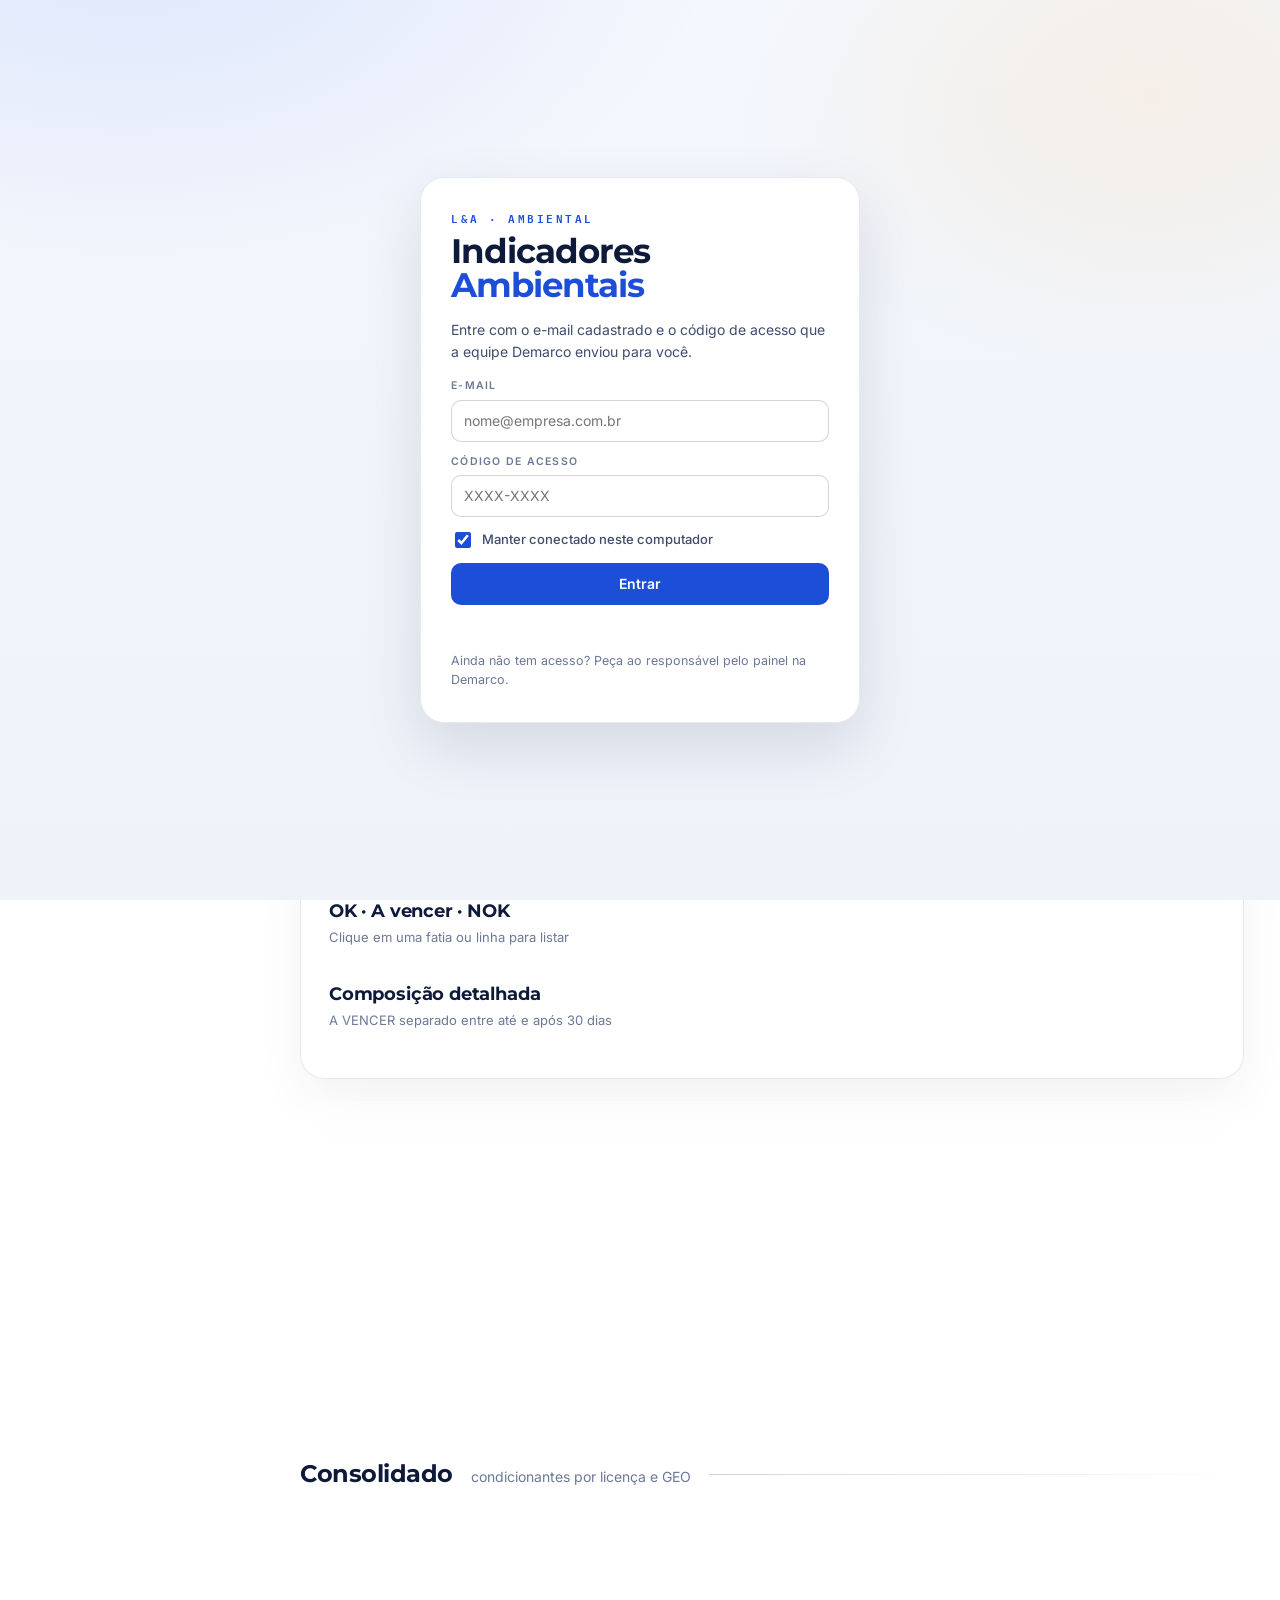
==== commit 5d0de322: "Painel atualizado pelo robo [skip robo]" ====
--- a/index.html
+++ b/index.html
@@ -732,7 +732,7 @@
   </main>
 </div>
 
-<script>window.__ACESSO__=true;window.__COFRE__={"v":1,"iter":210000,"salId":"06u1F+U1rMpto4SDk2pZRQ==","pacotes":{"p0":{"iv":"1NW92y4kmvsRAJ7L","ct":"VfFxqd4ysifAUlN3c9ojqTFQ5H5oPxvzC5i9qfqQByFojXFiXBHrB4YPcwV0wbvYjeuhWYaaJpep/beqdjb8qa1GLOII6EfNXw/QkFY/TGm0GjDkAAdxOXMXxKAqdvgfrV5g/oC57vjXkmOpq8rguPvQj3yHHi6aajtEJHj0erAPOZrLQyzzuf8ZVQcXVDDhXLZjdIS2k8c/hwH6ZjZ8NMZ4NJy/JTenlfu3HB9bAYqHIVbJEDzXgvTeeTMgVIea4qibTorU6TBeS2OkTOydK8VhwcpvS4G6niLH4IGpg93kmp2Wb48w19CO+jh6pPFZK7EpUyOtg7YXtjA4f5ALZrKOXK3vpywD0P/DbhxOGoR1iAyTlY4kdpAxIyEyn/ML9jnqbnuwxCNGCCYquALSRZKwyN+Mp1EeZVD32ky0OnRk/sDdPYnqU7700oQ9bD8XMqiseKLiTEwC6RCUOzghgoBKQa8d1x7MYy6zeUvAUNufGJLFDuZOZbrkB6SsqY+B9v+WkHjGEk9hjZxct+mrxYBIvfD/B0HPruX0dP3mpLF0kHHIcCaihG8wnOiYUcaM8uzJD/jJGT6sc0iuez+b3PP4wDpQSomMeV02kna5tftwhwjVhR+/[base64]/Gg5byf+3JJZL2bNicz/Hf3TaITd2N5pgPvUqgbKGFXejWGReYNq/zPlm2mwfGlTbqRe8+oNyWz5I3DUUAhw8nsN4h4OEqBI+OoH9UUyXTd5cQwHu9J3nte3Wam4U3SMCs9pSz8hYHDlG74XT3cG+1eoV4cCt02aw//k57jdqsQ6lnU04G3reTpNI8imZNT+TXs3cWYhTFwPpJrPXwaYNz6N/TH3M7d4jihJr4WYtPpKPYFeRE/8zEgnBBeSpdLmdE7q1gAxURLXYQW/K6o2zm1ndBrPgnEUemALaPmEfhmJ1nbM8PzhBUCUDTykeid840v92y8aOnuEY3bpoT4DXhig54f/YPV/QUfQlqAmqaDxNmV+7wL/PvSOKo30AazvQaibg1aK4yZXmyYYc43Ha+2YE391taXVmtxeZ25e9g/8QzeCL0tbzYVYb3/pIvAGvlv/aiW1VD6N3EeKJlKg3oLK8xU6fR9NfdpWiDJrEybxbvQIjSY44vICw9y4Zka89mTTR/ongAyJ7EjoV/Km3hN/3qPbWSojbyRThM7r10dF8bpY/Mwou8uVFiIlZIhLJMRqgoBd9H3Ubxs64eHtYlZAKIDzmt4zRTPx4ykbTKUR9cCrNJNHCGxlX4UM3bDVPk/wUaYk8Idgp+HPXuWe0q3dp4mVQJEG/8O/j3N7FkSlbO0KpLKJGJNhM3x2VpbfnSxzLSZSMbQ5jhm3ko6QJn0tYILjkWmHb/vdSP4lRBCBam4DcsDc5KKqNX2bVhA87fu9TuMYYFSZHlEhEUnGaraUnGZV/0X8+UxewmYbvsXrk5VeELTBUOcqEaQJpXdKzEAj6O79EuHjoBEqk8J8JkJbPjTiDAlYT1ylIlPBQtA6lmIwSUpU45RxHhHx3NuBLuVPlTwB2AOBWZLsHeQXgtd6lyFeDNkcz+6TGO+vFd2ROKCFJzL+BXUsK6tMmFbk/2uNZT+/DwKb1dAxMtaxb6Iy0E+bNys8IYAonytupvQgxsGk9hCMf7zKQ+DLTOIU9TsMJuohWgeGiwpkURvB4EUXN10bxP3bBAiCKqxZ7MnupQM6AzTUw5eDQGazYKRkCBe05n4Fz/HxzHzvZICXPhcd24C4JgDYAD0cudodETDSXKxUH9Judoah6Lij7gdfoHps6NxoRUlIKJEElCszlDJVuN+ZtcVL7nJ1DfTycbF/M/g6L/tG3H3J7erqv588aPYbdN5gZS9t+GN2FHlOYeMFW/r0CX6zzHV9FGD3hxDjI7R8QmP5drbnGOP1OcOtwxXYB8O3m2mB6iaDGbooNvk7Ux3FkTMXWSpgWS9voPj06KwOy3z2viDHRz1j2PEkpnGgTGYIBrXBMC4zB4CP8Lfa3o2IXuTd5jOZS/[base64]/[base64]/PzOWjguR/2vAiysmYgyQVfnZSm2MmYYITTmVkLVVZNdKwgd0Xa3uZ30luw8hXuOU189Ll3+nepixt0WAb/bw5RToR+SNVAmcv31qJNK6bvuqrfN9HhDEj6IcSwLOJ34IoUx18L0r3YDD8BknVtvwv+xIq6HITGUEra1gYWEicTZebx/tl5AleKtH2ei95C0FCYExq5HIZujnd4EREdgwA57dotac6D4c/6N5NhMtCzyJP4mq1HWFAVnmztInS1usg2F4SiYvYwzN2nZoEeEj1ScXImXqIDCAokw0vD4ZiImVkwrlPM0d6QvIAvCqEPyUqBPup3df/K+0PkQ+LKULz9z1ULULZcjdV7AO/wyb8LG3cmWPd4nHYsH7aDL7U3p1oog56pTx3GUYBgwVwuBQ99WWf0NqqeZSNIZuevqnSLnQCh5sE40e57d5k2fz+Dj+LDlvxlhiJPDJauCyGD1Xkzkbo1aFsqXO/WYOX5fCLlVuXiODFXV5OyvimCF+JfEgLVB8SSZNLbm/5TbFOwi1jrULoYx4brlLOZxOMQWgwucqi9SRKTH5E89Y8ztP/uQngij8RzrazbfI8T047E2ycRnCeE/usFmj6/RHn6uzJ8qYkh3gmwu8Jr5vbe2yFkO0gNoQCmPxZAoMtrj/mKBavY5CX/dstb7S93FK0pOwTEbcsdj1a7c+AYiPCJLayvj+IgAbFg/gb9Hl9EINzvfOoQwU1IZPvVe1DJkko7vHqgb3N7pYK2gfR8VxEK7brTFF0m4pHyw6VreEpge4i5Sv+WRXjdN+q3lWaIgHuX9ESsDQC7MQE12K6Mdp0++TrP9za5i5xk/RhH3gLkEctZKzFi6uUQ14ug23r/tQ1qTp7fU4XOswscQr8S3wCOhnFK0YOFi6SHIsi2FurxTVf+/cr7ahshOTv2gZV5lLL7XhBH8MvQ20/XsUpsdcEC/WAYBjgKedFwLrZEUXKIATsJbHHavG4G+GMyEJNTI+skyRq+340K58SPjOKcil38VPVvgJm5Xp14PffhAj0XbVMnJZzBQHHn/VcPCez74LyN7d/LayznL/[base64]/rabBX4j+ReZg3o+LYsJa5fbMn38PL/+6m+uCXV4UcnAK/n09Mj6MsfmvkUdMcnl9g3/mO0i5nFUSGibpYh54FgvCUQhFKW6ZFRz4SIE3Pm8UVLssNyVvwI+efZSlnIJQZDJ0IMvL8kt2Wq0PdkIJt/+hI7OYvd5ACnQaNjdtfgRuijG4ayv8fRpPNdyF86jrBIb5GAcOcx99+Av+6sW56vFEmZW2yUDtytYDW1MO4xsSku1NGBDbntGGI6iewqMJxcqQnJzVf5Zz8VktL+QUYiXuHt6GsfI2AR3/ml1YbRZLP+cgNdw/D9GP+8dMUmuz2ME9sCTV8lgUH01GNVdD+0HdQcW1P7mIHTopMsoJODarqegjSXSV+/X+z+vQjfYpXX4WgszaYFqC9rTyd7TOO8ZCR+phAM5T3hYvHj51czJKhw3w1vGnb73GKS5zXZVZhp+pJXxJPRR8wnR9V23TFln1D/Etw5BhaPFJwfBbffj2nMeiszDyjvAgGXaKXCJwFcDJfYu85D04hNFPfyilfiKZrmqTXyfiQMWgyf7VgU/d+IniDAasVTbaL5iLohkb7k6I+Sl8wuj/GwYmFnj+ptidWAkfBpr9HeT/M9fVMFj5P98Mb/[base64]/UI+BsQ+EjuCvbUUtinTNXg244ig3Kt368Kva3Bl1AgCVM9zGiKB7nBg1GiBtc5Mz4E85PsXC4ojx5bJTH7pSYVmU/EPclsNPpxymDSQFd2BbhIzL0Nx0dY0ju8SfS1CZHooQZOxUmkR8UxiyNqEQdxK4QWpFT5t61U944TV3xyRoY20SnTM2bihRgs3o+1HTH0SpBE34ZR3eeau4xLU+6dUnlQptNyCfT0m6rzRaq2RHXBXV9ipjTLJ8P0TP4/3VOUikvwl23pxJFZeijteLXOV8n8p6EPLmWA+mZ7M5LAAZpd1O6z99cKIEJ5e5QnjuGTl7C3mIDamT3w0C/R7A2e/stWQLkBdDKOztkD8lKkAtexTh4WQXo6tuwIc8fnpAFbdVqgmBruxQ7rOR13vz4BG878oT71Ug+6Wv8Z2geceM4rsAJFg+vpZtYPlDZXZKrCtkGxtddonpJORldVeFxwYXLBgsxIzVLB72rzMca8HdNPKgoHToOBlC/pZ9tNGFdzWNhc3QDtgIu1fEwWyeRAUXEPv5PyOL3Qs9hZBzJSN9nK+ha3daj7zz02IS6/r1Rf2Ngtl3D7gaNwWHnkWzBdu6NnXsTo9RJUP1Ta/1OsYmo0yQfPxvQgsWnU9lsoFTK4Wz0i2+LFc2rczInWDVSFFJwGlUMR5wxCUk1DgRvwKMGGhuqGdXZ/IKHIQjHl/A4FJs713aVF+fAe7jMcitCuYt4P9S9teaGZxCThkMqIoo3Im2AOywLRPbzAX+JbEhtNDkQ7tNBYJrq7C5IuPcOnXTQUh7deFI8HNhu4HlkeKutAUz8XZm/C135i3XuhGSDvvH1idRy4c21FGVI3DqJvZXGrvN4PVlb6mRcAIwpjjsK7sHWscv4PTPfnTzwQ8PmQpqZmSXFXWeAewg/fgWAPcClQB35HWxi/m+iL2ptCFc61M/MerTbCZTuTszaSq2lwvbpJrNvdePwwJlcCRe4LvilQO3sbr/bU/+sXSmTnwpfQlCFvinovWahwh1EW9vxDYN3On2n9pC/[base64]/sOQvnpEP4QG8bqC2r9LS6RHvzEiZUuryGMQJ4rCGZt0kjfU84FpPh8Aiqy7qf15DqHCPOdlmujCB0DYT5IN07nKbKRZnxMSzWRf5ywG59zGjiyESxoS6Nsau2OVkbjIK9/IIXtdd+SOW0g9Qa434zBRUHzuhtj0WWrNx6A9j5kJus5AG48Xi/TeHT0I8l4Ek32MZ3pkfqVMtDKVasUjm/xatMlf6uz5rrYrVOWki+Mr3tHAZGFtcJTRo/f1G6UtJkOCf9doj7n6uFvtIlHhr9Z46bUngXE2B75JsPdP0NLb6o9+sn6Fjlm8W/XjQMTAQJNcIm7IXtQzu5hCniBqmrGyc5+X+x1lfswfQuuLMcRDKNLwSB/eqZ48WmFKOpKX4UhWrqGmhmJEVC36KFrBHL3wz7umnrjsJipoXk/CZO7eLj/DnVp5lAu2kc631Bx94q7u3tx1FKked1lp5sXbN3s/yncpnSdiWGb6zBf5Wu8XsdtIvQA38BG6K1NmL5O0PIKdkTcPUD2jWaPSXxTNeXbz/yMYWa9LLoo5jG8kZs7ulnHT3/JQx8rCV77Izhcj/hHhbSPXvaO/d+KXC6BijXDFKnXOLrGwr8/hcq8sGor947DFoUpkzAF6y0bg6Hb0Fd3LOmv9zUHqFBSt3ZiAbbKZ7Jn2yiT0NIWocqzAvGahUJ/[base64]/[base64]/s9VAkuupw8yy7YNps2UszdbuLn0fRKwU2/zRc/itPh/pdhAfM3gUlWoTHLDMPnSW9HbmpzHMHLe1QLMZIV0sQCHGM6FAV8rGgv2lwqBbimeOl7NYqHS5QeCdqLLZrvWHl1WCNcaa5hdiGZ6mtrm7/64lMaPyoYaeQH9Af0ZJrl1EPykrwLb+c/CelTqXXqRuctFcSWu9a1GefhJk/tPMXGY44VFOSW5x6IuqR6AeG+l42Yu6h2mkpTookXo4bJSOoPeWfL9S7ZS3qAjzMYisOt/oj4bkvqPlnbiC6hxHG4YA5gvjo0Bpd70qMgwpn64U/QpzBU/0T2WUDe3WrN8ysswMOZvpRhS3Eu0Jw1HuLLxzhKh5QkT5URpkp38e+kqS80e5QIsOIL6WQX6h1rPW8EKQ37ovZlQFTATxNW9UtR5nRoo1wP4XcIB9v4VtaVm2wQnZmoZ+FSlZOlKSsunppw0uKTkncFKFwGrCsa+8l/n5BxI/wI1+sQJ0fcCsakqYeR2mG7B+60BxXaNAj6K1iM3BrnNYWh52OzcJ36WligxzSmST8qPCqbJzkwwB9MSz6cLpCZITepbAhED7fpHJzDQM6+OnkZwZAzxPT7l0bMOy19XJgOs6JMOvwTV/I6Ui4XFiesBjd1OdnS0KWyRQp9pzCPIukJKtpAkksda5AomMQZjedyWtJpHcBVp9/xn6eq+DrGJp5a/PdmjOGU3RKZHq+AyJn0d4sO0WJJcTR4x7i2i1BYdopuTJ1koSzsieyOatEiyDHJSCMSCtUsOdkffjYmWbBB4WFsJ3NJ4nQZ+/rhwlU1rZ1gTx8Kf4ZVKyCm3HzVQufyFaR2ezffsVlyYupWtCc62KoO799j7Ft7+pl4mtxC5bmHul/[base64]/YncGqU+5DQca4eL1XzG0Tbidw3Qd9jgBacwCC5QgFSh1rR2If0hCqPlml/zGSV9+kFC9MP3AzeT33wpap+kYVu1Co4DT9Lq+ltfKd4SaVSYT8ACNiDnRWnPDS+24zSBVpjUMgKp3S0RAyU5jzZL0vfIoLGT1OpV2bT2b1kbHdfLwSU/O6ibRIjdZXL3zcvI9naRzuF3d6VIyRcoAu+T6Pz1+vS6hNVbcabkfg2wJ4b1KyVv0z+ODz73QQntYO8DyWYRWkuZm3hNKvsh6lmgZANKclBxRquTt3jVF8Ojjp/+vuU91APzPJCRC/85FVfIiNDdVHb9zKy49iXykjCUs1r2qkRGxRVMeCUpVwKrbpNbHAF5Oytpylu8aESfMkLLdmI89ry8y6xBf5Astsvq2zokkNkTlXAGI13xQr7S5Wc0Wks4MDOcMwxSpC26JHrJNos9iGVRsn66K9G/+YYsB5qdw3rnh+zk03iBMUhFaEYVTi81q/yTu1izFZduYNh3a+pXSnqioI7LStyVup7fPLV7SeinQ1gr8//P/7fiGcM5SqpAcwWrIrxZgy6wDOa70f16YRmaBzkb6fSuxuN7Xl63Zuj2XufJfX23D+6oa2qn44aFzBV135j4WAWhe+SO7QIC5NeKMYgBTLmR58oJF8RdnmndSy/vHYfHoB/GsMRPaTzZTkP7w0TnMc+u4dhlp1KpEUEcJHaaFc9uYDeRbJupryPyYAJs7uVgSwjukS0xtsfJN2RTXkA+u8w1SaseqixbhaCJTyNocoyjjXww2JxFzkx1rFStQy99C6wadwUJg+1ZzQRdRSys9ZwRiY2/wAIykF+p+cb43L/[base64]/u5ZTu3KUDXp4e7mySiZE53gFpjJWqrCDcNBBKdPLG9fDNZ/nlMq+yFJf+FQn4fWhiQMRpZLw74sIO/mPY/pvEBVNmKeOzOC70b6moQmMdpP5WUHs73P/pvrk35EsuKxQ12MuiUFgs56YWeRNAAuw/6Etxo6fTzGW9XoMxn2MoD1pGWOElmJ0XB63qQ61ZveKx+Oh1t/tofT9pK9ofHfkju1Wz+Mf/J6KsLr7zAYkMUjCu4tY2yLmAu/eYnngRW5YKboW3OL3R5ouRFI4zTNb99w375Q9TsoAa5qiQDNLU/taFMDbGVrcV+bmiELbnL5bmEwIfdSMVBcFh1eMPAgBn4HiRNfTr32O4au1yToV66PnuslGe5pTCGiJ4D190zawuXz6ATuGxcYdG36vBTXlGmicROoZ59DyQiTR2013kXNTOe21NhWrJ1xGo+0zT2/4NwEDztuwP2Eb0KDhI6jejtVSsIYiP4t62psdnImDq01h8bdneatcUUcUPJ+jwXrZ118txgyLHV0/TA67+IOeOXxuC4sXvqzi/aqcqP8l+D+CvCiIRKypLlBN/QV2SjiB/v50lbpbHWIJ9JMOTUwg3I8/RcVoF+seAc7iYjUzDBTSoTrkL8RBur+HPh0YGVz3tApE2DMIzsdkg7kOTYWHSLb7brMmvceBT07E+kLH+c4Tg8ElGbgoXm73Ja+RzWS9dkgUI8U2TKTMPgX/to0nLRbudseAwzodq47tIIJynBo7Uw7vIkxFcGrlZMaQCwQXdoqKR9MWftG17p+FnshmrUZTpx3uiRw99u6bQSfLlotgZbi301tuoSq+oMGy35lx6R3aKVwv3kOsM9YUqP1uE1NWA4FhSwZ0TAFOGd50rdeaqVJrMj6W9hZljoX4g/z+7kbi+0ivFuskr1EaLwh5upt8j61+XR2+dq3AQf43rcDNw2X5cRfu4IJWn2ScHjtdgmHu1kgAbfI57c7Sq4gnSR5RnkTUq54CVyRkJODlI+o4cYgCeg9eKHIKoj9WjMbIp48OCfCRJzdQsAz6JQBD0839NOoI4b6NA/ezyHJbSJI/zyKr5NAXkv76x4rRzbOggptnqh11rcoW3TmyN1mFksmkrh4muik9n/OGpUeqasw7rnvT7PO6UhMbz8tCGOYXQn4SUlKXA4MmJqMh6brp4NbFmh4kH68tTq40Xwa03i4QQvSYSFG0MAJpEWfiv1aG0mwOSRa5EJB4GQSIoh33Xkq5/o4X1Rnhveg0/xbMg+JCAGaL/I0RMUF7MvYUs2LbAur36TB9Rk0SOt6qWJtaHMuQAI3ygqz4dtllGtOgdkw3FHQ8ZG+8IBl6DZ0UCU8ej+w4KXKidpYWpkYSYQVAJFHv5bEyZemjrp22ZHk1C98UOtxvNMyWsx9tg5KMifMYF4yv/+b0MQanAzqsVmoBsJIkajW4lvNRp2PZ3V+RfIW7+FXHp9A7NXujWJeZeqDYC6P/a4FQ7Z/U3UtQzhdBjA80IoFOXP2o1HULn9KYJ0mFKNs9XQwqAMivZ1MJ5mAFdCsNDpYBA6LGHF0fGdxuzDAJgcdIMrtueaJDMfNmFJRd43RBrnaLOzGU7gYWhSfGuANxMyKSDvKfSUmI7s/phx3BEiPgH7gYVJanMirsL1SJI5KZK/EGni9n7uTK0s/dMYO8PSetRkf2Ny1X7Vb1puEoqgzUDSk0NypHkQxbF9n5lx223wQn4/7wPX8wqp5YqgkkfIBHHVOAjVBqEtmYVinGYd9qz3xSk2jaTDAbOpD+JGbVRy873XL+uGNdxRF49a9IDrx1FKPoHh56DqtRhfwVItFVqO6cNC5VwGHLoWOgt/jjhugmMwCKbs8tr8y1qeg/[base64]/XvLly3S3U/SJaKNWEsu7wQIIDKZad+zuRJHq8Q4lqnN5ymWp+q0U7tr9drake7hQa3DHZPBJftvZvyy80uO8A9JDxbX0uQMGZXngDwj5wbmszTr0Kf6aenSqJFUUqQj8HtNsrqAJPhMRUBnOEBhHBMwrIOsc1y237jJWmQWaFm6a2SV6/ugvVppZGJO4sErZrZmiwyZYLdau5B9JW5HifcixVHy+Q2kHJB1tsDtXzHXCnpE7MTrM7oDzdqRz84hMbsuTlz4uOF+5qEOgVXjpgRSK5MQU728UEoyivLhWvZORvFHdr6Vz177QZMGCxSj3R3lgG0o+m0noj7QpO7cOXbeWgc1lBDD7cB/W4uTsWyXJ97G9xTSt0/lKrcP6ab2L6th5EL9rp+txluGe3bTZZ6ZqSgTaq8L+aNwN1omfwqCqiriVfDIc/VGzUO7CtjeADJMuAS6rXeQY9wxfACTnOxZnFN65Rsuw4xB8uk9UbCpExIyfliJLNZOwphQBm0mhgs4mwXn8S325dcmhx52SQbHvKphJEJrtbvcw7kyviI7z34mbOBfMkaWnUmpGDZWlvRE/koy4rvc/Ph3lSqtVYLrKaq6SMTiCZfWkSHJztJ2iX+IGxhuue1exum+J7vdB13euB45Rg8B/wP/0MLPD40ckEof7S6bFPcREsiNornK6FsEslwF4nSkRe9Vguolh291X9kWuLlX0282fAfny61K8uXcLJGWuWkuwutmrLJh7Lm0XzpCrcuFoIrdsruqq5EO8OSaEOa3o202joJqw9EoaUoK+MGheUFUE9ZDzhpY02pyfcHBFURdkrH+uS8U4EXuYcveTIRgTL8G/uVOlgwrXV8ZV5ujtK5u4VDnq/gZ9ljdRFxQnQjngK2KcE5vnMBzz6qc7w94z4dTYHUUl5ASlQsCLJEWzk+53ZH8xYkdxISiFHmM+/ApL9pJV70jZieAD4dx3t+/I5aFmXmj2X+07udvAIM1+EkBtZ/[base64]/pokIY+d19okKc6VvzgWK3kvOtvZd/6lOBaZHAK1vMhpzoblwxBNMrvuFG89/L6lEmzXFN3mu19DcripJlXFAPPEgpy66C/j0yV7XfkdS21pZEKz9UZVdrX/7+Txr8LWNHEpkp7Muemu8zNrZroXyLE/Lj2dm7oCXtxcmHmzy6vUldEjaZe4ReqTVT/ioj6y9lSkcOgg20UWjnpWS/BtNGQ8oad1DhOK4zrClPBIyhTAsK2fEe79VQz6FrH+EiFNSExUpWGEgSwYI5jpecEzmoGerYIrMCATm5nJrMvyXTS7bMuUFkEos9T4Ea7eTWorZpdNuyhLoMh9XmGJQ1E+ZHFdfFIb8EuBXci5LO5/dwAXfG7kUCd436+wfrRiCRaLqnONTSskbMtuNSWnS3PQiVSzX0DcF2R5ivQ7xV4PtcBPlRZQXmv9EmEQDZLi5pPPktskzudrBu14iIwUW/1anlg4MvJ9XVTmmWo3KGrMEJbeXXwz1MsOpaIve9l6h8x/tIz14teluNpusZ26zU4Bw/oaOBnrviqLnPl9GnjISfkvC21fQoGIFwamwPPASPmyCGc/PONx7FAPaDVzeTIMPQ7yyks1Dc+oFXuu2LGW8AssGOj5MD0a7K0hLYrwDRH3WDe8Kb5TB0jo3vs4iMXnDt/daPN/Qr6vCnFp3E8YaQlc9JpIQ8G6HwgaM/CAASu4pLuK7R7OU+Jv80Q/lWnorfaIUNhUSBj9lNyXddoVE1mcfD7tx9FjyNGddErmuAlCnKUhg2CJKrq1K1MA+HEMstmp5os54oD2xv33BqYLcyqswEOyXQQuRvvEVq6+VbzM/UxV43fKCdUrco5DTITrPVo8g1gNM69dvmz0Rz4DcSqt6p8y+mOS9tFl3Ne/xY3hojdcuhmOwbssBvTzaIPXnS15Gi0tVoq1qRyXOY7QXN4hykRDdW0JR/OAh1H10o75tPImKruplEVhk90LM4gqGaabFPfbTCwLEs40n5o8fFxnjgEVeZeu9iHOhTjQDZnipLMr8vw3GVHs3jola2eOCD/uTNBpUBKZOd+nfR3ACNLwuxOaly5Jx2z4JEGYaiLsuiNsgPfg57ZOZ1k6VIrbMgFVexJwtdcGQpXOY3zq02d69YEtCPzJTQU78w/YBCS6hN0NWQUnNzyBMLsPBJLCP3YWUveRRhZJY24xHIhahc2nyN3Ol0FNonsXtKlr6EX6wjCcJMmFRfqgmo4BTryXllztejvNvHNrl+Y2aazJOKwdpo/QTVvpWhwiFcRn3eaytQa8yNzPY/Fh+UheezFQdKeDOgd2Z+szm/vRvXzz8zVdA5qRwfn5253blz/zTOdf7nFphNhqEUv/PVGxqTe0N73IqZ9Wv4xazdxK1GPir6x+kP1WyRwO7sFpHhry50Q1j7dRGsGXX6URI9zJ1BY05ELXIwCC9yP6KQ99SpfPDoeKjAWdkkS1smqPxu046mvWqc/1CirXiOPa97ycuJm0RcQ0DWdEZN29+J/KZe7uYhQf+V2cjlYAwraEk2HYF/LT/gXl+YCtkeToLpNMTxECn4fxZ0Z4n1bLZy/EcLAPB4lV4DJ+/lTv4OlPwoKCvlEjSl4d7OzUHVBmMNMps0uHxRWZIQqD3rIxnUASWH6FN+zckHS2I/Fp7BP7vRplaL5Ku6IeTkTXv7h931vpAeyRG5UIwY5OsjWzt5AoVp2BQdAFZpy3UeluOJatB7ziccRxcDqoGBno5B58uL7f5occf0AoakPiAUO+ky9KpCA/lFQIUWDkdgBiNkziQjScLl9ThL5pTQdZ2yq+OitvjzZTKkNulA3w4eNtU3gi9kETCD7yh5I92zLRfjNfRAZYpXHOtnQJAy0MZNo7et50u3LUQX2/EP13BvmfFuozc1jBITNxn5Zj9f6XHGgPqArJNdeqTe5CinV775ZntwIeu+je76euyGEzGfXrUd0fg2WQD1T40kTW9JF8eXcs+OpPWfZMY52Ja9cwBYlCJpPlr+mpfQQGlK+xEzkKX+qbjPB0b6uKEI8zGv3Hli/LQqsTm4EkuZBfKr7WtsYyuM3esAaXtfVAvp3uX1CfnVAzKIopxZqxgxl1EPUsbDEdOOcM8Vp8pXeKQt4qtpmx+qEFw6TMLeVx9EHaK0VoZQB+J/I4ttt7kYrroCUBiNcF8UeQdrdDuQefBftzsjvn39j4W4+EVK8SkyMl9fxEEcwdBx4eFdNp1/mIsENnObBgNmKM5S+Ursl6n99u2DX8cHYmBjgoGnQMzyJusgrs3RfLcl8LbzNW+ojt9o6soWRXKyuJuKvfN0ruMnserrCVrbKJ9zmaGBr5lF0p3RymU05755jfEIuh6/kQHDJc24cZOi6aO0fYi2h8OjNnoG535ZUut/aB51P9gd+K57HElh/dWeTMmCeI0UcKyimwTfxV5TJcTBYTHu/3wnZenq22yqkd6HLQss2lIXIKjMTqyix/rwKtVD98UHdZH32hQ1fatDLsgf/c9qeBMIQvj+DUdZBFPsVGLCwZRjNud5DcyEJ3wRgKfPkFpho6fR4KJoNAbTOpYJN9pTPEJZ6iQIu88HuN8Ovi+naLcWoILxLVXa5jL564KgBIxP7mQPJqejiJuv2dbwi/I2/Ec1c9YGoMgPI/IZm5y4NiFqtBhINesgwPvJVt4kUm7NhzvH83DlFUaqlPo4ThfWgPd2BJNXmN7Z8fdGu+TgVAQ5Wq4/xowRG3r1oMisnWGCrUpnEl/3rIMoEN6TQRnsOP+Y41tV34lHg172qQIW7OG2YAxiYqx8vy6bkeE3Pft6CzJH19B1LOmGez/MhxR2BWKQkHIBoj0fUrdaB76k5hEOkU+xkw0bqswjbC524QYpxs0r+BdCzpMyX+I9HpyOiEgpaQY2D4OXB4yQhNyo8chyiELtuv3qxBWpdRQezjaf9V8wahT9JcvQFwa0eE1pSuftN14pt+XdHvfoS0xDvi3Q6YJ3A0cGUCDT8RNxyAUbC/xLBuapckJgFHx6RbZ+xs8r6GgIZxC+tW2gnUoWNBZxq19gJg0Bblo2FwKnWSHFmq0Ak0aSxGUAYXKPPAq9kPhmclBAC1Qve1lM4ODv/hhB8WHBCk54lQr7Y2UBB4FM1GnXAJhMQ0PRgtE4t0yp7tGV1TAHMBYgLVNK7jeClPqUdpzQw2KzWPSoWgGzTqKdOr9nBSxzd4nrHreB5mWBER3mLhfepmFpSLjpH+S7T5KdbCFlnECBNlfsy70AjYH/dtSu4zq5OfsYXjaSGNoajvujKFumTBlx70YO69oIUcv/r/LuZGzAmVLaOXUACw5gG23hhxt8a7oJjgMCps9O2KcZMtYCk1ogyDvnVbhQn2cb6YlzIx09UUmZMNpq3j9Sjn6FjhDd/1jusIYIKuk6esv+BwHFGKXUQXlE3uup6QQtPt662AJ9XAUnO6Bw4FZIwdUumf8okB5CpNAxF1o49lhAiT7HP+tKr/[base64]/4KBMhdqTCnuWjegDTnNSjxfKcdkupS2pnUx+njWBUTl6GvmHrnF64I1wmIT5qLMigHlQgbvZMJ5w4vjLx5y3GcaTkrvpTO+cUCKGyGdvBh9phNsJedDYvChquC8HeiSim43QkNIrjfI0PsnSwmDdRFIu2PT45CPxX/R33bPZ8V8q43GohugvYP4licTvR+Vf/8mx4SWwHdNFqeH2H5/Y30G1kM4xGwJtiySE4HD/wfqyPD87iE0CH3Ahk4BbbB/BQXHVlXfpjZfsP6xy+JAoORogrzE0G24iLYiaLd3gb1nion439p9m1DPyeQMHd2W/sSgSnIpUbX82mYfN17jlwa2ZCuf+E0hSI4khmWi/e3RISXRknDn9TVGwp93s4/[base64]/HR4piHQxUeEi5KyLj5EjWLJ9c228KqfGmpkf1XmwtI20qMkfymA0TSqz+gapN0DlnEReo5c0gYKWwsSbXApnv6j2gSjLc0F8ivH0Jq6dPKCZFzpOhKMfUenKcDFLN739eiakG2lxnGnKenSmrKr/KS/PKv8y7QlMRgXZpuNOztG6VPjx+g/4jWV6rGu4LCYBFb7jmKGTL13z+KDQVQo/[base64]/[base64]/[base64]/sxFtPUiEQNR8hT6KMnhYFlyUFOU93Ez7aQwJAz4t3UbgJG1Rp47eZpvBxPkKT/cHZlUhLX1nMZxr9XS2Nre5Uw0drXYjoeIhSGOuJXMPMS+s0Hkwzd44Uf5NsPCnPdj+sPC2saqe1ZmOQKkb303/pWX8Q8HEYGUWlL7DR5l/KZoagWGGjpdS/IdkPoW3G7fO8YjnWDaza0U0YGmHwGR0hwtT255MOMSF0pZ+uQRTQBmhV9U1csxYMolWLykR8zSVtKAWcE+CL2cS1qDqS27PtgSYpDE+8L+/h3VA7/hPL44K3Dt+c4t9AFTit4E9C776ji+g59uv7LZLoLdQQCWl3uO+ESwp1d2ZmkdPTAbITeLvDq9oLKZzz+0fFmsW7VjzGODLXEdmP7+BzDdBoy29SsJ+9warmKT7BcbIGyy0xH5TomIoZ2iYX3sbIx9zp17gd9a1w9DyY5Bl60lom/xOh2PRrRqGR2jWa+BvHRttufzXMaVw7A6vxoNJpDDaNRU8c+bNw7fUaTfWaPrcpiXzdk4C7UfLtn//uFlmyiEq6+fnDsBp1sqwQHb4NxUOSXDfXcNubSMY4398rhrO2MMg2PXpNRMC3CZaHRBMJd5x9+LisFmhO1ZBbqiaLWNrzziRI/eL424wWiCLZwlFj+y5K8bLrS9P33LMgDcNBo5nT5sgUgMQMpni5S0RdnCjhnk8h6Tv1knijzM4bdrVBhGK42WqGup55+/PgfOpp1XSxMmLbm7MDtBhifPpf+YfPFKmAt4rk5UP5m2spFrYeqNpc+fswYlHU2OZs/DySNVX3R92AGM8XTMtQ8y4nMR90ezOHUW+NU1ri3h1KEKEFm7aVTUBdsKIcfAw7NftJv3YeFfaS3eRy9z16DLppRDCUE03z5zKiKXmQzhvJpPZ0rXVVXq5NA2K7RIPGTSPv435WRy126S/5jEmZ96dW0xBhv4rfSe3evtQ6hqc/MvujIXimwSRaVwfjgPvIZyy2ioQqKZGwP5xujrC5dWaLnOPJmbyt776NN4XDXvNBB6QQvn/mCa3cORI84CaadMGYHkaqvu3sx1gS5wyq87AwZidI+KT7LVFVRPQORZOKLTwzFUxi8ol8Fk7bEqdCiYyKHUCIp2Dp67QdZ6Fnu05Q9s7r5gaeLRIOBqGIH9YEiJjBLOOwA76p+xgYQfA6jtp86mdqqsbl4iwqcsSZj16WI7LvA5uG/9ThZ2L1CVO9xyR1mrrtXhHBV3Z7BkvwILeyMNSytPTpUkpSerNAM1x2c01FcoOMQJNkiJSAgivaaq2Amc3SfR7RzcjfTIZzvditaef+pJJ8ssBaPWYTQvwMP0r5WQPme7ADCa14/qfFSTNJQCzx9n6wsVK3LicGqIZ0hleIqTTPql855zBhJjb/h2eXP2aA7LNT2yx2JOpetk9QOQkvUpBeYrDCEyRfcu4wQJC4YP6gNKSJWCO7np4dSnQGpsdZAUy43sOsG7Ryg213kkVhaP6vwr85VWRKs96fiQnfb7Xvpg7dKFf/0F1SpkvgrNJ8n0Dk4U7Nh46qNYIRHhyp7GyWdm/egOLtC9qYTjQaiyX1gX89O3p3jeFUqjuMluKU7AZ+AJVRciGNZKoWSouGMDGJoRe/bo+4PGiufJG85z54+fZpNtIg6lwm/dJTK/[base64]/kUYEosPMSabtn7zmP7btvUdeZRyafCpP1GLUwFqdx1HuWsUA2ZKzh3/csQm/gEsx4yxYSbmf5As0CFzFCZ0cXYT/C/BtC7D0GFsYGTou4HXs5d+tvmceiCcW6QRVGOni0CDtvxgXypViJAqUbdBHuTxFA4hQR1ii5fAuuk9k1sR6qISPknURMBVcVjHufss/nedrvWr3ZtmwEWozZPyicFhI4KNNwbKmiZolQ1Y0t631z0e/mzEb728ljmbreL/8Jo4hYB6VUGVj7FAG8jRFcHv6C1eORCV/KxD0/Ptbxr6B4vceyP1SLoAPZlQ8xs5TUFe6Pu0kkoGPqr4Kxy+5EaKu7ZYc15IpL/oP2Ue+f9x7ZwXgHOXW62wLCto0W5zingb6kbQGtAEii8yTOE/KsMzpBK2o7wB3b0uqZA4JPNFo3+JSiVxhYGe3GHYukgAv0ZQuGxX3ZOCE8kYYGcmnj8mlU4EaZxSSsn3wWzHbAw4WUCk6C0dEVmXsX6NXnJaW8ul+CY7XbbqFYX1YhAQF4Q08nvYUPo+W6rMiUq7u2e9Jls8qDWh3dv72gkxT7U9qp6Z56jhrl0zbKL5WxmG5/[base64]/9B8l6VGMud16J8om7FqazKn8FVSA/DecX8ldgcsv2Gwos4/jShk4jzER3E29x+g09XUqiQ3EdCXYajdZSwDw8m/zmOcFFXzUYxZvqx7odaK9i/JAnEZWLdZaK9pyX0IRRQxdRpA7NJ2iWOjYCPoDpLDbcbPQarl7W75nYcxOOcXUdml64I97hwl2tfW9vEl7u8KCpavPm/dDEY6eU93X11t/[base64]/ysCPeW1xvHJeHuT50OuwFEXIBDxSx/rCtnqikP2hPPTbBmw1QYi9gZGI5sOf0t/uMJekO8o9ct//+OBFKTGiobhhrWWas21K5UzxV/[base64]/meTDTIsmxWUUcNZ4lYY2Xyvfec0JwNMCt7rOQBVeJIHvuNnvSbaryu+gXmuzioc39s7P0JM3rqqP7OTzIhLlf5HyMIZSQQhiuK/Su8mbxhOkveUs6LP/rxaHDr4my7Cdw0lX5gAIQovdth1cSnQUKPjVOFpzmhxhgCYtKoQhQZ+IMWCDnqL06bEVVFCW7wJd8e6y6v8V9FXFgHMqE7QaQOdzH/VqwNK+BKhRyCi/dcbMj+3I7c4YRez613a71UkLDgclJ2HjW7j8D0f5rjD9rvIxyYSkX/V5+2iMMQIFKSFQ679EW7wQi+yeKtvOLyXmJJieFp19fpKj74n3kNpQ1qYf9sNdGlVV4M9pc1bFvQFOW9I89E0OT381lxRbwr0Ld8N3yC5PwBhsfLtBmNvUz+Uo6S1B3b8j46IK2RdcU5bwxeL+wHPyRn1kkWW3hI5ezzpo0NTs8NcZ6VdUCKOUWoBXatwEsiwJW6/BaC/gT4bLE4jLC68QcgD7GbamgAbJFqo2qazAZce6dn8trgvqdDHNVUPkh1zAlWPJ3Io8j/9Rp4MlmrGqwqqDvfpmUdAzC8j0PxmtuCLAaKym0suZIbUieEUzEAadXJ8x2t8fI9Q3zssaGyqOZJR3QjUPV17WMjdwRP1ZmvPr1gye10SM1WNIwoH3EZWF4qKdRyAsO1pZog2i/YaDG2AyDJrM6t27pmTPLGR4aqN5vpWLSxpXAQCge7xtEHwlWgZEpzek9l/2Rbt9nopPWudKr7WKkoPGFhLhftbB49O8Qtjupz6LHQdXcb44SQtHhhcVRDtbT5sCXJac5sOpkvd9aIU5S2OBfRwOK2zYm1WIynJSAIlT7kB8JEygJiKOk6gGHfb3DwJkoVPGcxxar/yLFeGObH0iD2kv2BQvgIScbyVoCyOBO3qyefn+qhI2+vpkoVRq/Rpj6OqtvuCXGkCeA6pUeUHEs8DWSwRC9e6qP+Zn4K+LCeLdEuMBpQNHk/BaD8bW5rhgJ5MmExsxNsEEumnUcC709M6f4IVXDBg7tBHDgxtnbpXZCzu7dv/4Hu3eDOECizVRNOGFnKy8/+CbGv9rZkLFhTWGxq/q7SkinX66wn3pvZ78wIjidr+/ts5Ka9TA/+jbJgbE9igo6aL6zLdTxQeEK6lO6rNr22o6jJ5gWwmhPYjMjg9ATP0F7z4FZai0YQrMoKtN2PGBXZdo5vSKsD+Tzc/CoHU8X5jd/3cHrBm6CVKvwQ83qGr+QVOjzzKYcXl16ytJYGYvQiKWRIEQ6ZKnssVmPq8gu9/3v8iwwZ/XGSqimgjZJzEhnXUyBQdyP/RdduhAS6ILTQ956XOCNRMSIGH3GOljK0q92KnpDws4WQ836qh97KJvS/+j40gpd+Y68d2reNGq8du5N2quWROHP0qTdCHJ+RlvmrYpyuru2SAAU+jHwi+4kp5oNBCzqOCrOyaf18m78sO1DhMQbe5wkFeCNUZbGbndkUwSQtzrGhFYaEcoCozXysJoVG2WvBtQYkgazhDquV+tq00sO/1pzcrfxviAzBjumIRNUBkHjuPQVamd25ig4YC8U5G7i8K1mYRBa/cRzhxQHG2gQtq1u9G+FnV+AB25SMzwK/eMkDzbVaRO54uXstu5Y7hW4TvC9BJb6Ag8OmJEPrew4sIyj/fAoL7HbfzHzIh2F14Ii269eBtoTn1cxXNpFz6XmPRQOxemCbY3iCjSiBy/MqXwPV2i/uHFPbuQIEtcFaIDHMciUvdcpyNpWr0T9IeN72lwNCYwtnhkHTitXxD/6FyDb1r6fa/2l7v75EM1DoM3iDo0fNptcT2Lt0romlWh90sv/BY+YqkZonKGJ0D12cT5LVx5A+ahaj8cOj+cTaUICp3IduNgyQMbuAHrZ5z0RTCaB2q/oxyairuADaI5pa1PgFYLSF/JqC7ljGWKEdz3sEt3SqYvFi9vXyncQ7S77GOFwMhyCpnft9+IB9XfO8K5WPDm/z0288gCxmdl5kL5Bd20ISrmm6qeBeGayGuIrUBpXm4HeuPNN1Q8ocDc8B/UyWmlDziunxkXc1xoyrUDGyslCkSOgonlRYWOIQBfmZFormVEcLxVQlDD76OZZHUN2zo7RmUNmD/7IGWXDNK2HL0sDtgWqc2tuCLJEc4T4gdqyF/NR0dGBkB4vDZ0FPfACfAhgTrvmZzgzVjJz3v8vb9iCRr4iQEOQeZx04TI9JM2wOhRnZcuz8GFahch4xwOHgM34tkj2G39/WzjTFkeApKmF+565EnGJbPIob/MaqjjGvbYqzAMJhlOypBEFPWP6JXeD6u7uwvT0FouGLtZIjwieLYbczogaFS8xMJ0NYIQL1ZzkXkuGsct9sYK6hy2gr5cdxRKzKHYV9Oo8GXleWdFDECvp2uEkIYj8K4gmS6P16hD0i76mpUJF8e/MPJGGU/ClzXKViJvT+tmznO/7kNq54ee9oJF0/pbLnA6sQ0JDgImCkHzx3i6xTs2dFOOk2hNiwnOMGIwMRoFp4qulfsd4eu7Dig9sIEvS90XRolRsMtu5TEutDjKK4rGBsSoU5dV6rGqL74EO/8kkoT8NbiipzWokz78zfQy5YNUJWU/7YAZGnfR5VsNMzUI6n/Y6XOR4AmUH86XhYXmhjIfDywTC7v3pYlbWbPTPgJVx4BaQ1/XyYT1F4bATLpa4xfC4knxk1WBh1odFM+8OiSbXAmvPbEc6Rjfb9Alj/0HYVYHkcpJ317FLipkSiLH+6v95aHkiH+L43lwGBfrriOvdjOXPiBwcfxxiRfBTb41R2NXd6GYBi+dtO+xG6cnVd8TnotuCS8+apTaQ1DEKNgcpM2gXSMBSqHp67MHxv4NU/IUXtdgSLoBYxc6/UHuWVCQKvUK7CjsCT21sPUHauilhoX5ucmED4/sqGB+JUA+urtORMhsP55IL30zVTbUsYQRzRnxPzLdI1yfbcL6Yrwo2/68dGK7Mgn8mmNF/jZrIIWOBqtxMHLx5DWpX7NeCmIUEDaMRmwlQ8Tuoq+jZrVti/XC3lZy8/MQGWK8Ab0DAsL/Y6NbB/50Wif+t4lN08s9NDL1dKvb7mbLRYYIWXPI5FbV3R+6PZabvMgiKsokkjLnxK5xG2Cr7yPegqmq9hSHcQ6jhMOl3rrgAVSbvnkXcBeVN3belFluHTh2/FolBxf5nF8oefmgOhBP/iWsWksQvBAiG2yUIyYgvCBauhzzQF+IAuxqboa8fHOVfczmPa+SPNNbHwrVMAOgTjOHZLL+Ufk7GGqaTJuB06OOGaUBdwYJPjyTfQcL+qelEksg+feBzwEIPsnjhTYmCj1fd6TIvu4U6cKOWnxYpLGUqXwSOziPr9Zzp/uRkzK6zeKDPc/AEPjcYZgAnpGjv1fnQc5D8LRQVTxhr8wbfUmiOFbHkqTZCR9x0j19RTnIbBT9I5UvCZQXy6G5uLclhJqL0OSW2SFMCxAuATlS0hENF+ZXYhPYjvko74huUr2GXejGucpl9aghxppH9oDBrRwh5OE+p0KkrTUcqi7R9hrGFp2nsQu/zY7rLQKuzebNZw1jeH9cAvyK9cmlTXk69TU3ACeeMWnIlv5BN+7Of/R8lfNLkOZk4ZgW1UezYXutYlYsWeyEWt4YdeTTs9a/y11M/PhLmvU4famQUtuc/3I7Wnv4YEXwFQw5fUX26i8KbPxNZyDt+gHIx4I0b1uZnaOXnd6sLzdDwuR8MrGLxsa1db5Av/NBET6OA8KvBZTQXjzPDhywwcFXryLbCMGg4etB966/woenivcircdlME+gI4Vl2uNDlHMB+RQhIg44J4b3ov1BDb/OI0JVEvq2D1IljCvrRtD6GeTp4eynNjDZZKU4iQqi+3xnbNtefF/z+liBXb1U1KzAD1jVhP1O57MfabxghpIWURGIHLa4v6rFot22CSO1A6Q9mfSkk9x3xjO2qIJ977BMCvLaPCeIrDvMc8oWHM8bA5l5HWSCvuW8Bu5ZY5ge1QWmY5J9SvgMoCFWZveW08yRhIn3rI8GDFIdhhVCwHF+ZTJdu+W0s5Qaqq+mauJiswuohUcUsXoYz47/WWwmHpbfn3s2UQL49+XHhnM6sB3PpNJ1t+IIIoyd/kCMI5OFX+AKoVlkJRKGBKuVdEtlRxHuB15IVQcGxSZmyh46rAPfTccce9YHuVJWiHiYYqNY2FbHQUAOb2rf9DGU+DQZI/GXQRqkdlO0WoAlC9KWE/[base64]/YzDdJ4O7JgHhFcOUXu175LavUtIiP3rEwVhgGrGBCRsOr0jN9YZJddz7g90hqHNA+OQo6N3m8ko1kI1oSVp/B58JZa9F3RcbD27+dZee3K5dN/AHhqEdxPGB3+ZQHMD1WJRgwl36tB04KhdP8m8PNyhbHRJkmD1Sdf3OBWSSEsdurLzIGaoGXXkgB8xYq4qguthWhDxNX5ufLaIKXQuu+I1FLKKnQpSkwf2LnIypb8RErczpq7uCKNPBOEyjmKoOcnZbzvVqhfO5yw/TyscSOgJw0bO6Xq2qfc79282OzZJeuCxDYrp+2oe5eXJCJWTzVxJDcqYlQ5WJvY4r/yUHEbWv4obJFzUdphY6WNsTeLZK73F1c7bHqW5wfrrw9hjEsP5UzitWpS9VFwrXifq8DdAA9Jz70jdDfIVEdZ4bDMZI9HbSy8K6yNd9gSj54eeoAM5Rm3VXOl2C3tehofMrNTTdbcoSPu/rtsEPjR0eeoxT6FT2uzzoLMVUNQFo8RUC/[base64]/vFqYtnsEPil1B/bk/EKEDadJ9fqaBfTZO849ll6qx7pskOaKorD/FCBPqK1bx6ZLS7J2QOKJ9e/QaXPM/gjVCQ9IbMrVUnP70UxX0Jb3wZBwaadsNZ6Ft0pn9w8S/Q3ZAglCMt/CqUvAUt1IbkZQMDvmwhyOpkhSrPOgQLXUqoJEn3DTpu2GccX3xRzPpRCBrNapz9qL6nBt3QX6wiv5uNsBS4OLMrckeQ/1eHir7bVJ0MHed2NCnouldGU0A9lJ6GWT6TkIhTZLEoQM1wMBfik//21baSaFZMAcGXqX2umaLdAgZ5ijyA+LuFYDzfUrYeX4SnmshGW7FF9tpTJp9wsXeDaccMygiaAIiU+77Wp+CKiTJZiUNSbNLIlNi8XCoJCTaomZtGFWbg0m1qU7hoJsrtrdtxGQmYl/O5KEIqnEoUR1WUYV4ppKVVgeAkF6/vqDR8rOqwXyLxLOwllraOCrHmHBpCamJS4VjxAeUXBFtW5JMNZ9vwgVfonjy4ooPtYtA1bz1Q9IXrMF33TWEfirQmOfuJE2TEelZAo4RiBSyJVEy+GudUwuOXoT/[base64]/mTwX7iPi0JBUTCtm52fjs6crigtFyqtTSWhkCDfcGd9webyAHwR4FW67TmZ7NDAiwlncH5HuJw5dakf0ckh//aKHRTVNX5AfzguT5wCWKVWo8UHm638VhUlHNEBwLVYLtPzCmQBoGUfga+gQ9vXOVUYHq9DHQXai/jiGK3rSaOBFBLVtOEIp1FzXn0W/o90eW58LW/gEcHUbr1MVGqPweaCvci33JNIuOK6GwN1rW2Huvc5yHnyjlyzROGYP+rLngZSQhJckv6yL440wgCnm2dtJ8p8WXRy19MshWvB/mENc4jwqACw7OyXMDDc/wwMrTENbsr3Q1mJn7a5O9uLTTsoYa3TqQJone2BF0eSSk2tQqUZRQ+TxJLc0llqmEGujP9URp/2iWyDRBnWXkjzAzFb7TH8u6EllhiX87V0eZ1xYMVIdIkQAZZEqgjd0DAYwbfG4tSDybSzvSIYVekTlyL8zxq0cJuD094K5clZLHj4dbi0v64QBdNZcEgPvOsgpjQkeNfghogP6Vz5JfXfwFAGDGMjI/r7OIjkMLDHLkPx96kv8WnHuRslc7P+g8M18JiKFMya2PjdekSFIWFJqtdq2k3K64Z6nrM8epEd70gZNjgRlJsqHuUIinGktZDemzQeeDA9Zj3PU3dAeGVX+JRFoohDQN6RSQhwAoVNhRExpllqHWlX/CU4mHsovLYcSOC+wvIV38jZgcWi8YES34PBMqPZdzoLQTjMTZjYMyiT//WN3ASykX/tKl8bkGVOAHv9pJgL3N5ZCugOjInrpMq2ARAyqi9grHVWfSv/cE1WgI7L2hNEIvfw3vZdLN7SAzrteAXLiHQOqLVaoZ9/Hf25JmSU1V842t9U3eSIByptOJfOZjjckb2lJf0/HLsMnCydhsall0R9QXpaXTv1wwpy7fdJGpqsgD7e6JPIccU3gcige8RxoKYN59V7ryTxgOlXtnBjEhu+ldURG/RVkycxa5SA1k1nvOPI1nVbDKkuDXBA2rQkw3IIeQFXckFa1K+X6Xm3MRgh/IFkx+3cNOEp1uZFGxpKgXQ7C1NAu7G4UiZkFW6L7UgyO1eT3GWwgz7q1vajV1pl2oXz3NEtuMQ4iQtudwFgOD2kPAijw0zN1xKzHyEExkaQRrJfuRRWmXPqxJMmiqyA3GP8tAShaKgI8Dec25c6lLTIubi1bzaAGZ/UsPVz1rt89ok3Kr0kT+RHPvIGV480A5naG4nYRKCGP9QCeOGqVcGZb9TbUMGJjdHEVIAMld2MrzBI5Im56Fx+ld5AUjxTbzAjSxY1IPJUYi2+STDa+ld5s1hTOgjwqUHaHtPM6mMz8zQx9O6Mp9rT+oLddjzeKG5gSagvN2OihbbmUPSpW9yKn4gjW+f/7jArH6od+2MU1OYwhBe95M35EUGFEG5g18p/TgJUxg8gS9baPXHPaEZTYbJ7Flgw5Axcan9LUOob/zB8n83BY7zGjIzidDP+1b+M5+suo2M7f40G7JHvWLPwkIfSkZSfluB2M0Jf19pQJSQYs82YL8JLbrI3mY2Pj69MsNVc2sJ478AtwwUv+kfSHJ2di90Jx2VeV54SRuVu0urFkOcIi5GNlO8KhKZ0aSWgt4Dfatel6/UC4eq39wqvYTg6ZW7D4yBIztwCCgf2fQoNAebx0/uPGPCvaBlAuwmSZZVG+h+LSAPUDqEZAgUWE1K+G7RK6F1LdrKNs5vzVb6LnW6q9MeHaq3JtJUcpzSnG0WfESZM4E37GwlYaDhcMqQyIx/pHTiVgAbSI+o+eUYI7P5gKJyUkpYGkl9V4O9KSjygHoLhZXJ7qtiwXnoStPntSo/DTV5LWk7TyHsr/hU1O02zkK/[base64]/TtTk5TDRDRyr5oabnHMfd4ZRPikl1k8sjzXQa6PIZiS4W4y39LwLCMG0AOfqpdlfsYThZIawKvEc4Xu8L9uyE6qsyI50/L1nmQi93mIjJcn7Y4kYRvmQqg04Cn6yb14SLjpNLrDbxdiHandRTAJTXCa5V5aKyVhOOP7WUAbQborpual2P7EBRQbWtMe5VLim8V8FMqleKyszMAnReEQFEm2bsag0hxbFT+IvcGFFCkyzObWSj7SdvMndXGB7y7U/6mLK7kwtY1wsuLv/4Wqr22sbiSJoYikyJah2ZJqu5U23N2C87+sxJj6l0Ne4N33HzcQuLSYdGwDrdwy5uxaYmQQqWRppzCr41lWIcWlu8EfniXrp75I2eAUFzAiJRZ7BhZmfGvEDPEZNfVIYxxfHpmSeFU9nFYFT1W46Cwhd6HBbCLHomWnDjPSylrvupQiT//ugGVvk0lFu/x5UoYaciEL9Usw0SJx9n6xNaSp7BAmUwyONpt+9zHllmE4P39McLahnbcvfDD55Rey2+3LrFXHbIeY0QBcFxucSqZCrJFhDmVaCwzE/0ctFZMI3/6UzxF1sudXii1649AyUcX2qv69KTaz9Ujct+bXrMARMpNAt0h0eQdNw90VTUvLCQzT+brRsOYQqrOxO3UuqZMuHzeeTaCsfZA3eJzX1gY9boU3DAdB3PlccXm4PCjUIVfL73qGWM85Gwzx4tYmjxptSaCbZexowDye781HvqjAQJbPavmn09lZtUcdJtfjROsn/9jiidQ6EjbikE2czskIG82MOc1hcVHNUAWnmkri27IpKmRyKw5D1eFi/MnYq7MktFfk8brxuCuOPdaCET3aXnY68DXuYLvLGI0aQ3THuxxGFzAEU0PZ/LDfV1ECpf90KIUTFYoLOer5ge77EtpEL3PDZU4wpP166U5l4tSe8Oo9EOz1Ad3QLDed1JPIJJp1hUzFU6tvYTXDEfAIclh7xZHBKpuVgobpHLDrmI1AsCC3k4TgSXXws4h+irSfhkKqsY+6+txVH2k6rccD64t1c56m+ydhU8X5+wkHzsCvWnGSDrKuKGAF5AcPn/XIBWAC7o6wXpvJ6lCzoRXbiDTqtEZiPjeCU67ObfQWskSaHixNIjLan2u2QbMXLf/ON6t7EyHsbqNNlDIKkoLP3UvuaF9JYuShW1j2Lc0eHEd2b/E43y3L8l+ZDYpFIOlJEasuT2jzCZTSwjxmQtaFTWLarEawk/RM3b8S62StgV00i9CCmura4oHgDGYOdnUcF1yPz/4Ggw6U8N0FIj5TVjJQRqZJGqrDstAIOrzAmlQsNigz9lWgzZ1B2Az1A33i3E5F2xbMYEhnQKipD6CGo3JYaeR5z9O26DnfBHnzbt3unYPdqe4tXiRnufNWM2hrmj0v3QErGGE9i04xSSUHzBZjbTt+JZkPH6DddaQz+6opwpd3m/Au44NbXiiS3qmXSnwb9DLrPZr8Va4+PX2mvFwcAjO3O4PFKn9HWwHQrFSsQ4m52maqMLn+yGhyUm62wE50ryvSgjI3r1mwODW+H7g9NmrPj1TmPOaKUy/xgIOejq1CeUTgqQ59vVLdMeP4S+Seay3UFi1bkfxldQe1S3bvw7/68LvwuAMq7fAGPDFseHIsFYr1ItjAbTu1698ahfDcpkMdiNnHHeDqNKgd7BQqwe65EaEmaXqyONBaNbkXg9/sKqlZCMz7fPdZxAjyvXcsad1VszUEuW0RbYbjgftx4CgehI6rFkB41mFhBOBs/jmpXcUTX5ZjpErt54/AvNcRUpx0TsHr97fjGEp1HLwkOtNfvfF3E6/u3NnkvY3clajvh0DGdmcPeuJySoKfL62if0jRKGaC15O4eBqMJiyhEWRhT86/bCgOUuDUbJIiY3/oDR8R1hpLYYOUWSBQ/ZjcJUAz6lu617ahfMa8+ypJZzjYgDji8e4lQ6sw+RvRBg5nARXWeoSVkp8/giRfqnLcLjfGX1q5hM8WwytCdUH+O8g9bpRG398cDLOIOtjeJ2NoYzMJbGAMSA+4ZJqPTqGgj70WIjncc7Cmx9WMZdKem7B+v9FmOLi0G22+r3nCtSez5rNU4bELAFms8ugjVYdjX04iQXA+JgYQ5jJBk4jLzyLwvDmAdWSrLUTSCqHCM2/488d9PNV+VNdewlqrO0r31r/4SpFAFND3LTx4oguY0Qid8FsmC8wvzCCiiLFdA2HD5nmpN7P/BLKLp4b6+J4LUsqo4OkBRUlY0qtDg6V63ImMXflw7mDgKqElKot6xj5A4bD0Q6BlYUGmP8Yryi4PRIQeVF0aTbljbMDusx9haMiTIN5xm+pAcLVlOqITcqC3nMl0rDwwo2mnI28nUKXrlFhpgi+y5tzkuS8oVLeBxqj67+ADK6y2fQI2V+QnaBxYCgGdu5y52/4HgYseasm8710irz7SlDJR/2d/kVrW7dJTwUdhY49C/5pzQVsfvMXFs65gWDh3Jp2faKZtdmIQmq/[base64]/A2kUMoDS81kAJ6nMB13+c4fqpRxI7VsvSrr5CCviPtgeo4AM+cuV1sZkIMDLMYKonwLazIMX0o5r0kry67/50TJsbF2qheENw2v/nnM1HMVXT3QRSf6sFexnhyW8tegp3TezXNwVIf13sNMR1eN72SSotp/[base64]/aZjawVM7G6ZR8xviknaSfjjPH0Xbk8ZYbNPyRupRL0C1w+ClCf9hxikwtORSMgTCGA5Go2h/Kc4wdXZ9c81AaH+LX1QRRcKJyVcVe350tt1HpDah++UMZCqwYouaQX7+7rFs1sZGugeQsUfYabz6KV/Hxu0pyo5AVs7MKOI+M44hHr/1jLxtTXmKBJit7tx9jfSRFiJpHqH5iZNppT7Is53eGuL2pCz1fm3RKprcXCxXWsxHccf7yV1SafFHGxQElr53OSYd8nYJoK9xjeT8p7xCilAp6IqPF5ZmiRtjZd53qspRt+PF2nCMD1Ws9cnA9I/hsgOHWfG9+JJEhPH6ZjnkKK4rZsnX4ZRQFHDbgeYcwZJZcZvbgjvxAsygoeoaAjw3xl5lgAB/8ogOc7IAHoodOg2Nt2xuwz9J/zYVNAYlPm3KzZmqRFclKaRdo0n2qoE9I8FCyIOwri1o+Ve0FAxaq53aHB/i9w0gdjFeM5OfDHsxU33cdbwK4N/g4GV6557jo+OvibUz64daICBBeyBVYVc3g6wE7QoYYuLX9NB+f7EPJucIbz5S5Ett0oNVSjxOCL3+ywiauRwqXZh/SLc7cUt/[base64]/xcISwiYtpGWJbN9FthG4s1PWjma3Y42sLI1qlUqbjNoanO/dDTeh/ujuTod5pdeSpxcLUFt+zdeXX/boYoYNR+sIZgOCxJBbqXdENu0FvLr3DsQaRd3pQNQFkaYX6e4l5NlyD1nX3e3wgpHnGDljbWz2oNlWx/PNzAcf80Yji8G0X2MOhSGP5NTd+1XD+pzZaiRkmO+pDeat3xn4tddy7xpl5ulwJ4Y+9bugt0FE5SQP73NSJSBxclRfDKRe7P+X9CTtlF0A/C0pM/17fuebn1LfUHhIkk8LY6Oi5a3Fe4d1g6B5mdojxdw3l0BtIXBmMEK9218t90pDxbjjjPluyj+ir9frxgoMwghrNq8b54bua83RC2+gpyY5ft16BcJ7hLs8RXwTVPVE9Ii/qIJk2xSA89IBFR6W51bhB0vwott69WY3gs4Dso1AM+xKGnyad1NIUnvFuc4USleXrFG4iHdSPn6G6kbzw1Fmo21gV6slpIJaD5jaeSu1kFOZel3MlhcXdb2es7f7xcy6Ddq5aeEw+S3nzaVcwAWLCf6R/cfU9ZDQB50xFu+JJxwqXXXpsImL8sQ1ZmuO+HF0IwUn0XvmokDNblznB55FKX90BU1T/[base64]/J46GMLLh+1XGfppJNn+Q0jjfuH1xQOqdOIUX79XNw6ecAEkXsq+I+SZ41P3NWqSKwo+y9ajHhtKTAfsRfy2JyKv+PsX9PW5ModA8C9LUcL32qbUFpDTQhL2QL2NoSQTw7KmH+M4Ia/srIYeVp1nyFbdfz+7q8F/XM5fCfrVnzROV8/1hOnB10yTZGAwG3kr9JJElWt936crMm4VG7HrjqBzxs+oXgpEGhvnN6HVAJUM9NAXqxJ8bLbUwY/dJxXtozApCb0MzFTDcgrSEGr6wv3JF3eu2nqgoi1J2362SmJcRxLcVTMAivGUvXWX0KMt5g8RTIMmtBRXL4COt5fsg6Mj7kv6j4Gm/FxSwyLCrpP5jMgdkmAPwfcoT03+EoaU0rMO2ptUeCqqVmzHxqa1XiV0jrVgqMokk8Aw1iM3zGht7O/jZLKZlPODKuzpSkX+JzXxtJnul9BZX0fgt8+nXdfvcSKpEjkkLjWjksuI4AYDZLqTNH/aB3VtbZ/mImp+4x1/Qx9yXblN3v8iDD8KmpNlv8lEHXqhxUdCem23yigXEHCR/[base64]/J1iML7BbLAdGM/ExF90EDBTLJuVvu190+9bRCEOUj0Ndqc0dTeZPb4vI7/jVewFVt0+/FADyiAH/5Fz0PkfCLPimSAZ2FUO17nN24iZXYETJWh5IuZRP7IKmEJ2BvXc6ZVOEv5XyBhkixT3m3u7kvN0netdvdqp5EI2b8mlvU73tCfaxRusPMnI/XxamipCBaFcR7ooaS9qycypjLtZ3HpcQEyz5bu5SpeDK0BqSi50Qaur/aiLmkGeOEQc6zF3eqPTdA8yIbawc8GhHNQoXwiT6ePpMACiEBI8l1oRIVid9WZxIZkOCidglCUS8OAiRwBxcl0/PLD8Kxf+ar2cYRy+FiNp7VVcvBLHrw2AF0SYIdxyIyWYHGGlnpdUlQaufP9w5/w7gX8nvaf3oeWNwCaqBlAf6ywuBttwYrT6BGFeOTEMlyKQt/ew2QcClZN/CLI0fYBh5DGFRTyQPKoH4yMubcqMs6g50pApKtTP0CzTgkl0R08gfxzE8Qn0aNeCYEr5Oc/tbjz8CgjKyN+GShfXH0kXoPToX15Fp0ef//1QgQKWF4mzXfhK1zbRZ+MuOGIw4fEzOFshZ/3TwIeyGNGj/FBsTHCOauNredJAtaJ3v7Vwn6RDyISJ20upaa1TgUL4AZ82aAmW1AuA0AKwYTaiTFaa7qlrLFzRIEFNw5cGqSISAdM8OTtqerhB/2EQF5F6K+Dbl0whAmi7OK3vdoTJm9Vq89KJxa553skwLkdj54wIP8H5YedpqhbBu6JuRpSP4NxsVoOQLlRponDnaCfOtGGtJIGQeAMOjpBuHiUkuANtuWVZTga+8WHtyiSKLHnxmmZ536lAShoVM1huApqA3x8i+0DVAp78hnaOw0uVGJhMl/RmuVqGkhN0P4rJ2qZf7Hb7FiqMUiOj9JhGO1ZWnXAD/MIyz9EbVZ2c2B+sXVA1NuKuqXFqtSEdkT2WTRWVMcxaKmBt4NNlmN3PNO3xeMwAKTTu+HC1Iwv2P9ZbFobG6iPJyT/[base64]/YJQHFJAUDzXxBvXIEXi+aT/7A21bVOEwkXsQDCnTQU8n82LD+Pm1gr6cW0U3Uy1Y3sRyqke7tX7NEHDdFez7gz9lxtRpDetDlDqFnd+o052mxLXnst7V3dyBPM3ALk53k69F3EW1dqdscXwNfVb8xOrh8j8JpnEEmC091O+4RmkOb97ChRTf1Q8iSyImfPTHZyMzhkw9Rx1AJXfB5BdA/4rHXkjmAOShkyD6Cx1x0vnNZAlJRyTH/U4RNeNofBMVyXb/NbQNiNdy6fZKEnA5rRoDD8eaBHJP3pkeGjCanv5w0f7sZz2GOoV0VZEHKZ5QlixSwBaZr3UuIuuhaEB5YHlKLH9UH/SUzbyYgIm7BvdEgtYEmunIMQWgUE7Vncxe2YaZuQfY0CjVWwqA0zvfcaB2+43v8rvEjp+a/lIbEE0gH0S9IvDucC1r6JfufBxs53AWB/c2jizmyY/L8D3MxR1F8g+v8oeDnxSI5NE0AJx7kqmVQJJIBhZT8YCsMvwFe+IpxLRXzyn5dnNFAu28TZsLzdY3M6ugX0+lnN2pbl2AM+lfWoR0eAUxImZvk6raWBnmNSuY8IAoYW915N0bX4HHEmwAl7ysibLMJ8Qs+/C9iR0rxxmmWkMa9w8mdUGEKW8htCVKKO82P3zyDjgD+jbDd0vjZwDJu2uhxZKB+ZFX5/1PdfX4iJH3hkY9uUYiyJC43+pBeRkGKr3sOlz86Khen5RBddXA69WREbg8nnO01gqHXS0g2nmFChdaro2f5CrWuNuwR4K8ufI/O/[base64]/7PKnTN1LoZyGF7v2mQLzT8QN7tN3/9XykjT1CMdsggu7YweTVJUBcExnHTaUGrRiq0JeRxuyCuBkXaWx8yCx0e/CCDJYEF2MoNgTYVT2+lNhMVsm9FI/kOoFCo2HFUJrDXiCM2YgUJN1uU6CpEJ4KTIjHZ8qUDMC3wz+c5s8nJGVij2EGhumM3wemW37wms2Mdg6rFudy0z3JXJFbfOwIzqAdGfj8moBR+9yJkAzPs3PVrjMBdurY401WkLFK7WtDmozsI2ZReEBflHoMPBD0pRnUwpLQKVo1pH4016Aee/+XGkzWISWcwgHyJn5Jq+8SyKUOn7CM7wAlFaYQbpX46LErmYLE71yCFAIkKQ63DrQZEeh6OG7c8e76O6ciT8ynDLeaXlTBYDOEpjh7cUtyoAxh4ajOvyxf91nJzLGKTTUXbc0OxH0QustD0QE3o24ge8BEoHzIj8hyN3BCN4wTnHU/FavWWGYkR4b52G8deWs/ZXdV+NhapmfyCQ+DIZJhiapKtMBNER698OeCxQSVov7kF2377rQma2nx3ZL/9dDCHXfVe2N6CHO7GyS8eqrF0EvDrt924gPvzo0GIed+uRm/S3nrCUp06Sq3VFGwE4i8GwwGs83YGWz6+xUCIsTvrhq/kvZ9ISsIwKNJc7Hhmn9sQ3vsJw2/OFToRrW1InMj4Kb8xJYrIbKdd9Ucl/5ScT7qHQuhK/PZ1ejVemomA1n+5xIBfp+9P/tRCkA3cqVcZSD/GVwKBZvWX9GAFDGaM99MDZiStVHDVnLO4Zv/HFDAXpZCKVn4R/YRicwCRCQhcq9PpVicMp3EvmsVB5mo4Ij4A4KRP3lVz10+0wAqfws9V1xouu9BcdkrqH0LMcFe2lHaIjTkcSRGauTXyNDG6aNsKMOGUuAxyG+vNezYNHpUP6lE4rWhxCR/iy8DOuhsH8SrV1SA3icfWo6x5fOubp2wNvwhgiCFaNHTCDWsMz4jcSzP39q2kiBQdcbsVCGolxG3VyMhqdfdorKXFNSE0LCVJL6ZLrL/aZEJtLsN1G5Bvmk7uETnOLqpwOLUe8oNVrnGIq2L8jpJMwKzHZ0hv5ri+V+mCSwP5IajAfrEyl6e+2589b/g/mlkggaZMZW/[base64]/0svCZ6GkPY8DtwqBZ3Ab6Qm20w9c2TU162E/rSOGINVUeFuN4m5TDhOVsB8WupnioUAigATeTOD76pmHJBRk6T2uP88VzXVCeOQzqPP8nZkVLDb5J5hAqL7fiwUKTYiSs8QA/7Li9lF+eAcpRGT96CHgIFDcIVkMieak9Ypsd4qwwzEi9kk744FHHpP+dJ2UaafadiYVxELjKvxtlOZ48Sk+zhlFikiISVN8u6KaFLSkQsg23+A/StKzNGxOxxEFEBC69nAzDyTe9ZbDJXo+WXZQi9uQWAEzxdgLu0ge+dzLKFM5lk3b5kwP2EKJxINnhyuohFVgqzIHGwHLwru/tEaenhTFH9/Ywg9f2Tmbd1DQU7cgWtjSeZP4XgiO9/e4I6n/nioGN3IjeAUogoMxUe6ZIZYc0Th3QUuVDsntHBxuVQyEB0KEJcR6YgYwCLp45fOCjJ/JO8fRZmJIGAv4n2I1uzpGD0RVVUzk1bHXNjAlM+fGYCaPFTI5Srl7WjmS0NuKX6okGcpfK1uRYkPsiaf+thuuFEBaCuZ2KEFOzyMqnMxpA1keLMDmc/YtSfvIdviwR3/7xZP7bNIYMeVy4bvssURiT97jD+e8xC/zmIV1XGzetkVjM6sUrvsjzqlYr3wItM3vhqLNpZbouuBiih7kBASUHFiuPRU031ASfasxtzwc/c6/iNxmUT5he3j4tZGCCxDxHR69zF2WEnzMpFUnWMExQI+Al+pImdVwT7O4O+ZdkZs3bczQHYDHmoaBs82QzR2W4ucf8epwkkqBlCTs/Io2r5t4xPSFYlZ1sPV1V0M3VHtYHpBTK2xhu9PlJMgOohSqYSJ1T071gfMwfnnZzlOgX7haFjy2CdMS2jNhfow/v4BzsfdjdNVY//zHgVxlUpEXcGIJOFBI3cbrtwIP/4N4IcMZvg0Ll746k84yRbZ6/TVkbbprytlBb/ieBzdeMd8BV14cm7hLVP+y0q2EQaxrJneVXXTbFk4g6oV0jwwYZ79MBif3vL36Mppyn3T63KrDYjfONbPh6mbTHCN0EkYXmoDPLNhAI6dLtR9enVfSNMcuOkZjAHMWrtk3R7amA3L5hR90iWVewW80TM8xoKSgWROz+sN/Pa9V5/[base64]/FqkWGH+MGOgpP8Ai01rGB/GwQoIp6qGjDZwJnRoRzTKSpaMAJneC+65IcWnWYETfLLQq+LrDOv0jThDn96iiCHjyJeraHf6bsMtEjQV4KmoBUGVuJxKPLZUVh2jepnNQxqZC28rIQM14RvbVqSljCmYwaRoOMNPBaxznij+xsbbjghkNBer7vMYpaSC3Z1cdiZM8iXO8ZVVipbh/C14D28mmmxfRRInxmZQGG0rS1Ei8i9CQKzi7CR+whL+AyOncmzzpI77duOvgNB3KhQCYrQjdZ/tMmvJb1CNkhR+G7cUCKHX6QftI1S6CsflIM4YGiN+3wKq1/U7CvD23O6EZgtxH+fSUh09sa9t0MAiU/[base64]/1PehCep4Dw+DBlOFLh/VkwEz61Sr2mdXIhXJwmG6oHT09GdPg7aeLkC4qmjOMKBDTT03uqiDEd93HT24uhRxsCu8+TAg8jywNEQ2ef2aTF8GI5uU/409jqpUVgYOhlRadQeBHZs6gkHji3s/wUQWEx7D3oT/ed9aom+2fuopNiY3p+QBqEK6jQgubJ+qYJeStEp7KRoHYsiW1zk+WdqqdPtuyk/I3UmT5VNuFxLXyLEMcypVaAauE6EbSzUbPkhumJE2UCTEfOhrXrzhqMGHtnE//DexBaSQTBG0leSda3GkN6g21H6jOROqHW3kmhkQLd2orbH3GTfNS8fMgo6JWecRDBzKY8TMVTusm+fPyy6jz9nApY09fkoEsDYiU3J0hTgA9OAA6A5reaKRYEoGSXMn1BsSpnQWpsmZrxBLy+B17SG6PO32qtpf38CllW184nIQ+PIxWkAk7rU/3RqESkR8rDHJ5sWBJhUq/EANWQ0v0eVZfnNZaT4yu0HdiT9Frt6UImDwTVjj0Kgs6i8sl+KRd1KiRxEXvQoTkB2cCdUlB1qaUMQ13ZhPA8bXlP+bpfhnlxAKa/zpecZsTYzkJoAKW3QjUH8y18lYSOTc4+WV7q7tQe1qFTei+Piog/0eucYVajITCYmLKoJrRRhBDfY1HbIye/iwuw8ZXqg7coq7/N9DJ2lUw+KPG9AwHhNSCAdClUM+n2q8bbXB+HFad8Slb8pIMfA9oVVH9nvAFgGrAL9Mh5wu/SljWTx4mY1jSQUTFgIc+4MMTd5vJ3lYdd3s6TVc/kM9YsFtOZ0b1lj+zi/gxfLztr8TlFNpTIlC1HX5A8ktgAnbR5ceSL4MOlljI8/umKb34Yls+ACvnaLj0owXZKwcWI+IgRbs41BMAMv5jw0CHZE4y1GKvzbbsSjR38E/rrOt1/DjOiwHp1J/Eh95yFP1s3CNNUFs5DWIjE0LJXcPg1tZfz8iibovZfuNr+88x7mhSdzKuNjTgMYryuasWriF6CJQHRqaw+DQBpquVMNub7SOiTfW2xCyfRVGhAGulfHqTOzmhq5wZoh2DXpr2/cCvC3HNnFEBNZSBDif6uKZUNmkmo8GYU8BUgLf1dwhJWjy+sxGwAJID4rpQG0p4Jx1nYcgWOZIuisY2BW8y4EHtxc/o4F07bFF7O9MptsLKchKfi5wYx9tRC4cvd/RnLxbW1Q6TIkFYSv8vhyXpX5g4cax1OoMHuPgpR9aLMjiApU5PIVBUd7Z4Ev/j62sgmwWI82EI5sQL+fVMI1oquG9e+E6Udbq4J7Fg9V0Lr/IavKE1a8gHQRoZZ/X0z6+G2LhFGHrNUcHciVCzNiLKF3ICb2o5DIPLkT/+P4OLupRR9F0BqwWENeMr7lCRPLIxaFgq9C5tZbTVyqSgNzyrJxpsqIbdEh1VqoL7BJyCBWGWYc+dT6VD2ZwpNBH6vVcDZUuRgXu+rbiXb/OxqFxc20WvGuIci54NMBl/7X57swp4dU63KJcD6ajff+a6wVJRFFhBZ5+1yIx6ztdgYirpa2+u93wynb/rKl9VU5fnk4jGlMGzr1Qmz3qSlhSZRXBcxDqLoKe/AkQj93dEtkXZUkfwn6+yjndj0JxRSuWD64MGVFn02oT0NjwuneuqoBCw2Ovs0rZiZp90ad0qBjiEHZ1AVYEmgu+Rk20n4sjaTs0pZ2mi/dZ+Gdze0nmHlciGLL0crlogo4D4hndJsMjXWr7i8/98Si1FHIxAfGEAAK353kuWWFiPp4yyQ+L/OSkb864udnPrqESpyq/J5aa1TGhvcjcPcH44XqXJsS8pNTwZGV4Vlmg/TKHLAspwkip339KMKU/4zaMIxMtxT/l9dCM2JTpqrign2V0bwka4Wzjg8bFvXlIQc2LPjyymq3Bm+8p4ptszzFoSmRDlgMnr7VqwyIJS4JytVSng1mZjKr6REmy68OeSBHHJ8GX8io4qevGsry8WLqQXkBLTOz23dvJBHzm3/iVarrX1IWNH4MFeJeLbq9DCF5g/9GRzLM72phPKmVB4oRhlupA0ATbg04mQ3Gaw47XUMhIh1HZaWK+/XFjs1D3d/9bKBlj22R5VKpTv2Zlxk2vujWa2CR51fGYASU+JlM4e6mha7XctLd9KVQ9HJ+4G6XinEz5bJ5+K3UFgNVxLpvibzyRvvMPSeWV55LImt4qj/OjdCZnw+IXunKv7v3jml/8zsh7Q3sOGVaiCZAilz5+vI3Ymf60BS/wKPOCfKtdRv2jcgs2E5/PYwyXqAwolUxCOS/jREmi2xMJu9Ryj2sS23tXHpCJ+QdbNNC92AFuwwi0ILvvCHIJHk4SJ/sZsq0GYYD7tZZYJMKrN4OKxeONmZRXzJP2venPGg763YmxIOZ6c6lGW8R09efyHYvdtLLYSVwq2RxnC7GmaLSYtqsrZTShDc4jkvyKDb8nhv61uev6daq7JmoYA6FXvnDxf3ExQQgDpmlLHvIRB4/mlGhgIL9guJIZyV9LEpmkmA/4estEhFVRGd6T7AKG2xM9egCuhQWMG3h8w6uR3LAeohRCob4qLOrXjbhjaJrSQq14CeO+6FTk3vWx2IzkfBi16EuJ+iMPHBW7G0GllDa3QD7ie0NvuyThP3MyGDnfnf/5e2tky+jXdKo4bREiLoXGzPBjpAjjnI3cFJMLTaB3UlEqevB4QR24ZwaZ9b2v9u+LuM24rGOEcYvdiYUjePEaxbHDTYf4WknxdhVGReFcbDblZGlmZqgW6DOf96G+0YYAX7Uak3PaE+W8YC+VqbAyqwlofI6gKgk+DocGZYtPif+c4IllNijCWmMZrxX7krRB54MT6Z/4zX2of5iaUdfiZ+4+ZJX8uT7CfanrP5Lm+3bXEJ0Rh6/8+CSgSFdOpVujXF8bq930OrDNez5rdesHM9vHXcVdt2QKQ4GNYkeYtGfCiq3x8Z+Euqqqc3sRO5c0+I+O7C7QDenv7nLDcvi6Brno8B3LtwRL9msxYr1Qfqx2JVmk0BDfqPq/GYHSb5XhdNlWti+Qk08TJAbiyIRByHoCGpvl6NqYeukte0tRCii0IZ2/mjv4Ei3UeP1g9OfZqwG4S4Jujf4158wRqNa7jI5BxR9ZLF+G0KeHWgroORgRkDHCWI+rNiuNdTJMZP6ABgb/thzsKUKT5S2cCD9P47mGWEs0D6c5gZ0WQo/LX47+0RlDiXhuIINTFRYT77OQGQnyMF8HwbS2wGplFErw4nEWLdhb6eV9lvGQH8Pq8ZnGyQWPwPtzPYkZotz8DyosFccTELTfvLBldTMyt2w+ZN6cs0RIR7+0q+knpxxkRnqKQlA0eQGBzukd9H1eXr4XqDE1hM9vOduD2XbUCrkobxUX7owEgkVg8ZPatvBd/y/0rtLKQS6n4KaNK6PvHTVIBfsySpKGjYYwZqfrktmOaorLfmhQiSs+ruEid7h4XeytCgHIFoRu10qBTZqZVNZYpQDPm9VuD2IDn1tXUevOWAmAs4Izo/9IDFGj3pg1Md3o6TVH2p7EJWPujYWqTRkjecvqHPBltWI4Azj0NOmkI/KW4m1gGrGhUuasyEskjv/YxTfGCswR/R53ptswDck20EbtG0MY79Zs//98GbjOpjrESsTaB02lD9erc18lX65FhJHi0FTit7okROQd5wAFbXbYz3mSzLG/vhGmpsBkZZoBYS/LTGbZdp8fPqNwP96O08mA4VodsTBCc1mimSo70xusLQLRdiP4azfT2NKl8lxORXt1ARkSl+q5WbFRUcq+GaY2DrSeeAGIS3/+iKg5q0DItMvZPSTMuyZqi9agCRBFcSjgvHL9+ocCo7KLdYpKdsremNGLNgPWvQGCel4X0r20D7pgJkq4qhV3iu1GYFtq6P/wzS6lCzaUyKkXgKwV1J/tZzOInDaqrx4zC8rspABXalOz6eKyyDcFsnpm5YI59rn2eD3+bPeIRcpmhhyQ3URuOkuV7SEgULeUTzYK83einJ+Wo5U39JyqKpN0kLCK72qrSfA1TNIEtincnRzcc3/xd/kBnTYL6dtrgp3O/xenPKayOOyCR4RWAN8068wQSE9FonAzbsh8iTb1r8Elq3PbY8DsSpX/pdKpK/fgqVrHUtRBuR39eCTLyURiR0X8dwgwlAgH5AD1cBstGfjx67AUR3xnGq7oV/g2v2ZxSrs+Borf4pUXr2G4am3GsCgeHb4qNcaogIfR3jUAhq+DQM1coDnaA/[base64]/j5V7jSH5CYx6BwwySG8kdkjW3wzEgQ9k70CKf1mjFIn12yOPspnenRDIR7YDz0BDTVqVv6vPn78mWHEHowHgTj6w3mO8n5Z8OkSw7XBEwqaivMFd1uyfJCRS6VHB3hm5Ol826mlYMVEjr4tQ/OhQXlB//2ZnsxR0V+V3MBMcqQyB5oE3U9j/pjuFw0HAcOZKrgUE4eMPt/QRmclsFBk2WO0yGmEFbBQym1RAOciuPhm+CcMotUucolG/Y8m3jeLiIvTmk5aYy/9SYnHfQRlBKl7HuUq4JwCVlysbVdmBC1bZzWX2n9Bl+Yh7Pg40LUg2hjas5NJFEyC7JD9bQ1/blMI+uDRmMY7bzjqAETypyCvnoBTweg3jTovw9q6ijbi5gngjgEQpt4WATnfCaRL+udch1OD4NIF0oK77U4/pNXd3Ovn01GCjdX2kGyx4tlAgGEfmPRzBRYZ5stweNof8CqaJfNm1CeniChHzP3RzbjXK+GEb904o9+d0+pKzHB6c/4Labb/bkEaLdRLqcY/09vtMgFqMb7WplidXDm75q/KcDgemeNe7+c5uEWyVxkac2kgBZC8FiollxrQt5JmqoVL86A8gzXvgTylLKYedvuITiEJgq9ZRWf2ljeJlJT+zZV4ifia01h44HkGE/dj1rOsIs6v1yUU+iI128Icf5zimTe9VqgveXITQlCm64EWrbRCjFzTBaTARYgSyDfKEdGoY6FJNUF4CfnnkLRASjfY2YLVHLjzcJ1UXEBylu97QuRydKBmk50jPuqUXGFkBSYjuoVpaeoVbys3jUUH7i9n4zQBhEX3Zqlt+//wBI3RihbAf/reiqF5DxAMN97Qzy8YvjlUIiu1gR/JGox8CF9y5zhz88jiJD0cKdJ7i07tCyzhNaOHYWcTKKjLMyFcWIFO0xmwUI70mI789uUX7oV3hO4F3Qhb2xeiRaZF1pPzLdsJTgxImC7oyYHzRMOpNNMoQDJmp5z6G26UcWrIEpijCOjRm/xbWfBh2eeQSrM3WcREMN/5SWBnK/OHNkkPo6arYYPzS7IDBbRX5xZHG6yEiD5k+UOkDMou04anzokh2Q+sJ1c9DoIdHOOeSDUop8pUKUd1cVVRCFAgsG+IImx+DTPFSRUMEOltAxw3UoCTJEeBrMymWFWgf0sjoQgGkTmPec4p9I2xIrC/XJkB8d0OgckUiXoXSvgRep3IhQh0FmslIt1Tm/x8bvzlVdSMEVR4sl2ST8sAeLOGwKfsRJ+chPVnfYJDDGNuPmt9zspY+abuClpf2hYn79dvzwOByLHmA00i5I8aHYrfQ1z/3BoHfPcn+MEVe3NC1EP+dDHd3Dq88dQWIohEu0PwUmSx3p8X8MHPsPvi38LEwNp5zM2Ya19fRIo8QpMUDWfm2a9HKkvZxDu+4vaigRbjyCzvkYj4cArrdLjDDFNiYph/X1HbSkJ/oQPSqTjvbuyc9j9z/mEJVgB5srw3CkpQZZcEtZ7SIagfE3AHsO3Ugtp/03vipfxpRLDKp2jO7O+45H7Te3frsV17jPTW4bRH2xM6fUSMFKzNfjRz4N3VbvggMPrR6UBUbdDDDCUfXa/j6Ds8XZkKjbJtaotryYw4xHQenCAGNy6idQ8vdeB3rqt/6iDIo+cYrDJbn72gyVo00AYUmhdi5y0Z1QIQ1sxBbGHgoZJyWQrCtl8m9VAnb0ydqMco+fAQE/TJhwvWMaNoIjaz6qY4Jlv5bqFIExbGxcvDELJlYfqYTrdKmaD9kj2mx3bgARwUc/afRC+inn1gDlJlvyfP3geDIMptAboIyyi0D2RIUzB272cGCJJW2FCi/[base64]/36M8qTo8brabnRskbWWyipEz54iXQ0M9LLBvVLnTheyx+BDTzLkRUYFPQwwnK3ln45ot06rtLhaodvNwf4DJL6uN+D0ljxDcvMiKSvHLRFh7HCJ1e4v8r8btg9qRBTYUWxIJnHVKCKO3TEu7lT5pFr88gYzQGTcG9vGqh0zVgMnSZ303aLZ/TZAixwX2bHBl3fk2xjVbrk7ogGIrzObtfgjoKjj2zRzhkBTpWZByazfx6k+L4zp8uMuRfXhiJkoLO/yms6wUIpOn/usjx+we0BFOg1e5NO9xZo47zsF8MOej3Mcv3VXF/pU3123gn1P2dpnZYiCGaIzYubscvbSMdgtWmVWZ88rgPeyBx/[base64]/D6DfbRNPIO3RzexLYu76RdyCKC9uN0yChrt09MklpPx7E4QN9TzXIkj8Dx69MxROafGqn6U3f6SenYK98LDNOtQVYctTVRJSZYl8DyanCFfHEFQRWT8GfMAFt3cXXqT057SmgXkRpdDWtLB+cfd5O9leCu5ktb+oJhI/[base64]/qbsesfVzpc6mL1NhmdoqyfjjKki2giGcjsW1bgPrGmhCZTFfG44PmCjvn4XVOd1nWONNQEC9aIxrvzw9Sov3uOwyUqx3Z1hZOSvyr2e/T67W6kr1n/oZ2vJ7Z91IQTkDwwuyQZ6j3BVFtj9yAQ/[base64]/uuqdWSQH9EqkutNjIQEm1bILIHE6UMc66SXBhetgeNzFaATNDJ33uCj7tojka5WGVMsENDysGBcZIDAfG38g88ZxTxWKWYoBWcV7x03vhLweEonRG2LwO0u8tcnIi4NEcVn+HlfHObl6V2AizegO6GNy1t/NpOLenL5EEqLL/oqXvmajI3Hz0LROv0/tamQ8qyrcb2C6D2EdC26iMc8xJJbD5489q5BHjWfElNKIkDWPfERwsv5XThS1RtKYcQae24is/8meptP9Ed0fYvLIfrAWxhFFt4CyKmtEISMP0GWizLTu0njYOMeubQtMtFw/dobgWUe0POIb74lcJpGXT4aqjgmsH7ZbjAu1TCjkzhq1UcMetHy1WMrSudLHl+qJxjJ9I+DcHCu7SoOXrhz2rSCa8HqHycqUdB1Tw9F2+tFcnZQ+hHppdnHJnOR96cm9XmgZFHDmqY6CcNhYCW8r9iQ/CM8rqVr6+FHnfaz55G2lBDHVdomAjroXAJsZDDcR1nFWzIo0y9PXRoZ3edjzauL/8DyJ5U2kIFMDt4Ba26ZYjdnSIJ14zH9LfvTeuS/kC1MHGVXy+LmanIq3tpA8VcPxZgqFe9u2LGHYhQKXsrdgwQW4qF9pY4OMnLCIuwLuM6CZuipyNj4l9Sosev+DnpEM4+v/rQU481i+u/QR5PWfPs56eRTFM4hJuCz6aLJIFQFIrw2/jkqCMdNxL/rzmLC6DIBt+GLqvG8SMW78i2o8BP4mLsI/Hva7QfYASXEiAIDoPIQb6cAqq8o28dltjYlHCdoxXMsKO/bkPIe2SDittfEXMaR9wJP3f2/JFL2tCnt45nVqj2Bl5HQEPvqJXuUwJdrd+qJ1mxxXcF+mgFdJ8D+9vphpqvRiYK9YrV5vpaNiW6H5fcsAXidlu2vfOlViKdV0D67L1uny10tjS/qvBvebux8c9cl90re2u7KKLYQNvyuHGjK361JTN00mWMtUPqciAkF1LB/cXgyIOe+MTVXUIAyGggmyTy1yY0+nEy/F01lnoWcJJV95HYsCuf07VlWwgreBgomrdiyp03gucjnbIijJBAwMW2WYBdeK61XQ9b97Z528sgqDwY4+8Iwn0FMGpD/hTG6mRiSBc0CStsX8kWUIPDkPNFmDuC1z3d2oqB8SfM9RQUeUp68Py9QQvEhp0gUYWzV0ibFAXLg97rR0o5fPQjusCJQa+Xe8m8ITR6kFAeiYftJVXDNlTK+AsKcbEoHn22ory1p7eHPRHmP68wawyfbGIRlemf+icbF5B9W8MUZVgv8Mop89lCh4PWZ3s1sZ7YmfK4/kHxKWYT/MHrwygrw6TJc87kWfkyn7VH6ekS29Y2MIGxNoM0SixYN2mMKEknrzqMigtaTPjt5o9Z0JsbEteS99PbtZyWctXfgCTGHydseAlGJ1nCCTzJvB5M7o9sQwz+vIJc7smkdms6rwq6Ymbj4L96dQOqnTakU/pSPjr8c3OXh5vjmiDxoxdCgIYUMewYym1QYI28CnY64xxjmdv2rbmEXMIw5kfJjV7Klx6DaSZ17etaaQXAlO/exkEj44MJOUC3g+iU2wgyieNmmVYEm6HzTDBSogARPoEVX8h36fXYAHH2cQHZNiPlhGZ/liKOZUSm082ASLe2Aq8gefFvmPyvmNMWEp3a6Gamd6L5NOWEBm3ensUVilX6eEO1Q83xz6uUMXpuWbOyt2eWoEv2MjwgksfN3V2xpMUkFN8t+ZhUyk90vwo1LRF7YnC0iJzR67Mrp96G8a5y2YQAeopxVCF/H4EOXQco+v6BuhNChhVD/fPd/MlQO+c6vbtgJ1KrSWK78pFbs/Tul6+YJepxl9mN7OaHL02dBswO8pNvibfUyTfjYObM63/HtSdJSR42KVUAolshNaeQx3TCnECFPGWZkaw6Th5yPZ4P6zfL/BKqIYS39Anc1KwhiwbpGT5l+XlHGqX+1WKZBdUdkGurTn27r2WSAJ15U7wbbZAATaGHQ0oKaxllf81NInapFt9aGWu8+7rdhWDyE+M2BZA4sWExaSuPnZZV3Y9pKsjbRg1QF09IrJn0P/0diOJOK0Mp24dhXFKVx6wSOypx9ssTijQbxqlQEwvU6C+dKprxk6NlrrTTP3tkDzm4+Pw/KoOeGw4kO5MLEHbhrCJBFhJj5w8LQcVacOx0LATGBDSn2Jy2RbXewEiqknsTd3wV0ZlUCEaaZs1kXwum6xA71mTENd47UD/d1wCpaUPT7Oobkz7FQisfg2g5fxvWajQIu3sDwJqQ+Ubj1pDGJJnFonD/dFeHHePs4qlzOuzHqfKV1dfP1/RjNav1bHSBf+dJsIdQHq5p1gYDbwXObQah54FVlDnDKvZFTtUS/5NavzVv3ocw0BeX+2gXDiL8HUhnLiMeSLXwK4CZtwXB8RdE39PUnwgsM/fBfwLDMZjUcHobbiuvXaEjkyWnZLZ6lqAlYRIIIGXcmS3jK4NhziMPL1FGW2UDW3bhTvfnufNdXWp8oAHy+Gf3z4agDeqiTimD0Y6/SLsWjiZIuFpYQxdDv3NYcjSMupX55izsSbHAPnxS0rpvpQWdZOmMkCKNkfB9bbnEadJ6WLQvtUFtflY+QggdbPMfvXsxiDqbwSx+xoRCKqCfEj1xRVy15c5RlBO6mU+XZY6PdKB+oxxlL83gtRO1eRqOj4F4Na8gDh9WQcj8QKsVWRtgT7j8fq1iiZRK4SuUI/[base64]/7pRsWDydnNP6I5SNBziGGFIoeUQZJ/9rqBE2CDw34KqC9AmSN61ipCin9keqERWr9EIU8RQFZN65LwTNEpBxvtCty1mLi3YVvkGTjRDY2Sl6xZNJTEwXShzc+0vTfUZNDntpoZlTZ7ffGjSJsJ78ildMFKkanGsBIVTuq+ujPCtS57VaECXJF1JIFmyrGMDluw3/1MdWt9V5n5RHfpaR+0v2G7eXOtZSFbXhguPP+mN+GHS9qphURgbV+Bm3dxOaFNc1jHKDQQPgUPRQ36M5LUGnGUvOIbOHILAgPqyGcvNd0C1z8ermOhHMmU8Aa+tJA0zjdi8WgrGSUQhh/XQlabd11rydVPgcjRnuEOd8XdSKUrZgFXa7zmqR9JMUEH+U6EtNH7Xviw16Qvia4FqkuSNTxXNz/AwPGMG4a00LBvgTo70X1Ih9fqx0GQ5oMB9szvvmEmlfsO3eFgmsi9NaGK2O1YGL2y6jU1WwWbLA0kGNdmREIPV+zP+SynOohXwwiWIqHuvw4T2MJO38NcMpcdcHX7fBkXdMQLSQrfQ/8Nyb2rVDRSjLRj2BRbIh6Xpk55TiWe/Oi98fVC8gwMkbUT3TJ1uRMMN9w3HK+dRtv1EQJ/LX1Ym9+OguYDWtS2Z7LQdfuV6MN8/[base64]/ynA7UTl0AKvs6u/PzSAbnhEYfUbJhqjM07Gu5kFyCxvzOsmzx3awjtmdH2Vn1FQhgcVYAyISsy9/SrexjQtV6kkrHZiBBtgeK59es+AX7jyC4RCQmW0s1Uzfo3XSvlWJELlYltKVF3qIWmLgtMEAaT+GZBSfIeq0ifdal8tx883SCzPwnOsd3EWFrHVsQCqzsfAKOUChcVf6rAzLXKiI/Gsry8+HHHDehgKMvno16X/0HNcbLUw/TKWrR4mPUR5th+6Z6HukooKdjuAUyP2YSbmOlKDp8l3meEAVibavR9auKFXJPANP6Dlgp6uBlIWaJc+OZPp0XjP1yDl5Fdr2W31LW8cxm7Mxc9NkShyb+3PW1r3Fw7e8kDohb75iUc3rtZ+SdYDifFU40T07tuuZvDMT3RQSm7Epg/AFqJWSshEQSdmA1zEIZnsdXLA9mieCFSYIAv89HUFQjSwzKCIukETnaksscZW48fhwIlzCN6gaDT3G7uIRJjKjZyy+++uRolwHIKF3+06rwQWNT95MKWK5Uxqea84vR7z3Bx8gEGGn29CBCEWCDBz9UD/RyketfF6vFmWNhUAWCa7MltTMhF90xpnaHeu6AIBAJfa0VY4RAieGG4IxgkBNxaCUj7hgwwtTT5GW8zlkDec/mkClafM0WIRN7Dcz8cTDUV2mDTebFw0GAdHkINf3Srepe/VR+Vyg+tEbzoaG4bhb97QrOHZWb7fqS9obS3SkHq/KG9oRmtVC8Mcl1aI2OE8x69NO1ceXKlwtdC8GN4PC+j0EZYqejV3kjM9nc7LFwuUxCTrep5AGy/Z4P/n82GK2w1Jn6w9xdJJ4Zfxw7W2OtCsU9//jHJNRr+F/AT4oz7I0t2Uu+r3bLJBW/KRxiv986qWRznAELT22vr+KJS9sVziMX0mdXq3nb3TM8zaMf8M7hLYdANiFfG/Tia6dK2/GoWBJgIl0GD2suaGu+9qn5BDuKpwP3pdIphqaYdQMH3IGOEtLi+lTGR20Gyn/kq+VKkghUqz0FBvJNmWLJwu/GWwvN7TH8Okq6ug7h7SSWgQck6Bqu5wQjYLL3bxmgC8z/KPlHG/6P3W9YFMJeCEZvIUpOJ/DsWVDYcHx4nuO4Bu09npkbBdyCFWo0Yc9hTJS0Bw/r0LOg7ObVP1iOr95cY8zCe5zf+eiReuKK/q60L0mDOu+JLoboHcTal+KjNCMcMu7/ut3s6Rgie9Tkvrp/v0xaUmns8uTbZddJH2eOc/Abtn4f8Y+HBvT/Nk+dAucsd8khgpOs+bwAcoowHEG+77twLQVSEXLv4LQUkLHMilDbvlGJbfiHE8T1gT4XJTLBdosN1D1LztJ4y1P1sGi5VbmUdsr0mOj7LV5s/[base64]/A+7OWFUiEjTgrO3ij6YV6eHC2pHSQz7xrhxU/rinh+Jd3LmHPI+bnjlsRjC5jvW57LlCGYYXXzMq2qLyt1OZ30e5aqgC/FWVYQq40o1UU1kUmgZ7Lh+YZvOYpUhQ61DEpkjO2Hi6tJf1Y7dL9F+DhPd43soax8x+Tf4HG053968emyjUoUVtkK1Icg0U+1gHCwimQQPNsGvK8vSl68DkLI9AiUD94QwbJwLtA6gLJTSJfGcXHsHMw/SsUko4AIUN69jzxs+yDDRShhKsJqK0nUqGhflTLEMr7+dEniSccfNDNO00L0udZMb1L/6OfZYS09eKfeX+fFKRFZJh/Za4I94L979kXzOGsyO6RKPykwVnJzWHmbv+mGYuYg8ugAVl9pvT3Hc2VY4DYaAf4czm13QZyyTXzAlEDG20dQNCD1CxhnXxy/my/X4FpBu5J0RKyqFNxMtGHsQHBCk3uPCiZHCVNpbJDtfT/dHWOSy8KlmQpFiItIuIrludRsA4JGpht3whMMVHzEsrMZoCXHH40z6gp4OHHkx1k4/Ggbl+AsY2lSjGXjnYYeyDw0MyWJFjuTNtPTAWb4iTGSRy6OTl5UJjjn6GJC8B25fyF76nLZ+L8Fdv19SA6ltF8RT6gNbdnLbiw9uuCCa6vi5BFASE8t+3QQ/[base64]/PmI3ARPAIRYZTzwfdaQFpyl4xyJxxenHNYuOkNFmVcp6JFVYQU/VO304yctsDKwbxhiWpub+r6F3NS0svxtiT0lzVUDd/ZbU1Ey5fy0OhtApAj1cyUrbZXf/Z6xoBkZtWMD51XPBO2gQ5H2RnKVNosca9+d7vBd2qlm1xn/kvWub336AqdlZkA2bor6pcIhCMfH+yQdLAd8escbUyeB1ziB1sFgCzTpii7WvDmgGZrqZ5cLNCEcwUDzG3RArCsUpeg8naDac6njLwqtLlZ5JJFm53E7GcrktFspl1/fAwlIOVWGf+dOyJVEoegyMs+i0yMPN62HB2Zf1S+EeFKYfedxenZcAF9w0pD+WlQ1rCq6RvyxqFCtCu0dO2m1KDS6ZMGwx64YNb1/6KNWta7Wy8vcs8FG+nMT6tiNyUvuwnAvdCn5iB/88wOMx8mOFEuu3FNfoTJRCIXwlpmPPcSlmFenngs5PF05pFfCT7DZLD6AEwdrNYzSQU0jd6upgE2W5npL00oY55HVyx9OPpkhWXUwo/mEmT0olxPlP/WMPcYfGqRDF5NMnG4gYG4j9dcG/6oYSpwt7OwqckmBZso4o26VMKyiBKRRc9ICQw9Itthe3D8SooFCqynAv7yRS5RrUM+FB5lLmWWqjJAYrNEqp4S/ahLSRs2dnp8yKGZHIotav59Nt7Izb34Vpku09ysj7Y72Vfzx96XY+c0ubkQ00SHvGi7Drv882vlkK3F8KbAvbh0c5qX0LFX6seQhPtGTVzhiQfxpm+0fEJEzaUTO169mJsQG1hYAGhvCvDwNNQMeWZe4Hfc3uII2LpTdMHUVFZP/jETwb/LPnas93uGyfp8IxJ+QsWL7PkYZazxhwi4IWmYPrbXqDQJk6F1/j7oSE2Dm+JYw1IRTyyL6BmDeBKqzQRWdsPTDDDi2PGN84kuH2ej1KrQdhgyC25cPx+b+paqhgyakPwJyWvdS/rrYSdto4Hjc8AfFzOHSHoLu8OkFF4seV3I5Ia7DWhvfBTIeJxO0yV0FTAhBEZ9rkZZ1gPGnfqCV7TJ3CZTuRu5UOVqLi2/RIUYW2+3WSdoSoyWTWPEOtZ+XHMEvqgw3EAGjSbno5GDN5zCD35JhndAjaUJP2sP8uGxSjAklCyqpBGGWPMNX8Gv6xaYPoAaxRhhmwX6WfzJmLQB8mii28IFi2eyNfUV/[base64]/dU2HpqxXamaP0uYj5haW1toczh/tPJSJJgd3PWwq5zIWj1LhQkOuAssY9c7NFSBAJKT6y5rkeDvQgJubAxr0P5wvDhI+cWMPfftOVz+D21cCWz1J/ERBI1C0DRbYdXy7tOPLLWN6MVEMKSsBC295vvzwpnN4fxm8sGtsh11na2ZQ5g1e4jyu1gwgDzEtUkmfAX6IsrHmxKbaCBUWsnKjlIsdUSSn/FP6FIMVxa6VoN+u/0kyru+sSc03FTsl/v4rQFj4nM/AYGlxn19cKWYWvfO/7EbbLYDfY2Oer+gHPxTIvXubB+rZDRUCDKz5Bl3b4dJA8C7iqBN/4/+bsR4s9vB0ebKNVliYqEQ4KKvrW/Ny6aWocmvru/IHZYYo3hJF9byj9wycXd67mAhhtVHbAVefmFzAapHfjGzSzbHFaAurvVCUcLG2F8NyIRMDjS9z+kFlRq9uqz0o6yiWr3VBeshawXap3A3QuN5wVfYC6OdkvKnCemKPKPHzk3wIZ/ToL4IH8aJ2rPBR85j9yXQiVN5QCZKAwYocfIJeaDqCO4wY0EoFkreD5zrC2wAphKWvJhUe9K1i7CIvShsZKbOwha9joBR/HXD0h7P3oVeMmxsOLzX4Y2r3QyAhh9Si2e7pNDlCR462dvSM+qoCBMe2iTbSMU0i7La3m+4Ei/Jpv9fbI/R4dP3BaTzKCMvPEwcQqvnkRAnwwunDpVwtTOVJHBFMsm5br+6aGtp2hOD5+DyA8cdIvXIHA7Cu4UHbgEmY2Ya6cC2uyUyuZ3gavyFzm4ye9bs5lzFuzG4eaLmVAO1y3txp5dm21NQwHikn5X6xBFrq5h1C/uMoQp6XiXekhyrZ0OEcgpoYUd6TdA8Hmdt53nM3Nu4cgwV2CXQAcZeoN3N037nV6bLoxl1J8qJcmIc3aAJer/gndooBKnemLFmg3aA/8+uCVt57uuxqg6HMO0uboNx6yDQeLYVlBLJgtQQNgI2CJbt4xRw7avB84mYx5l2n7bbznLiy8R/IeycqkBeDmJ9EnvY2LVjZZAXlghmFNhxRP1nd9KDSMQQzJ2ID2cL9rOFljbdFkJVCTO30rdSyS/CpcSJMjn6JBSw4YyR2QC95PKu6UVCO322OprTwP15tS6yzbAua3Xv06sRluDZk/5y0eC/CeNccCuEENZRP70JzQ5LsFk+LWOuFnAVGQ+s26tElvxoCHZ5QllJjv1yVb9hYUpuvzTyCGW8jHg8M7U+cojYrRJu+kMio+zJ23xwzlnb9v8aOKHh5SXN/mSx85UkzWKdVFXH5Hol62EiTZtS5m7j0W1sbpVnMgTQDa1HpblvxE+ssm3ptuSixcnqKeyu0MpS7KVvhD/[base64]/Hyv5rY7UoDxzBVF6xHi3xGlxK2m/9fXUIBjLI1yMVWnt1FpRLbYX0PhqXGclKGgxxbY8dIr9267vjFJaY6FcN/qUHtz21a0FgmG1DKqlCupHZlh3LUvzmOREnMEYXT2RgyN4ZU42ZzRkD7KGWU6PA7+KYvdxmo1vYSzBmeaI3hrh47ixCMUC7MkYxSxAto8XcRx6BBDcPLp8juoA1FNSEVCHXD52Nl28tgw8m/piHFXR09lfoxU+2JRBnnCnRZnox15rbXUBVGVU/zmBSIi23K73r5qjFMbEOVBHv5X9tM/uJbPynwYGR3qH+tY96vCBbCVoJLOHvy5S23Y23nEHd6Gk6+tw0JRACYUBt3GwX6K0b4nCCcQoSUwe5M9UfjEvwAbxBZ6kUDA1tqK8jl9eWoZatLHxg6HuR/MX/fyGpBvmc21s96Ui29KUs7wLR1bSLeMP+9UTJQGz7Mcsv9N4sU/AUwj3yJD4WMq0ly6Mdm85umlNW1S+JMXfHRQi7vjstBCNPQXokp9EUKXu0f7u01YLG9rI/FZkVW1AKDPbQfqz+RtJ5R61m+Xn0fS5vSM/[base64]/yZx0D1TdIR0M8IPseTkp0wr2u7D6A8oieRNOZ27Rg/tj0tH7KgpEReDjJgtJGxlKIsARTUd1dCBq2QmFBNOKOxXJWEtaced/Nq8XnggSsqzv2mw4gCdv+r667/yxL2x+wPdtVCWtuOHxE+jrfDKMzh9oTS4r1eMXEzcGwa4jfpCHeWHp5CzNQfdR0JKWwmiBCK567jHvRw1f0AstMuvumBBEjRZjGMQojjact8j3T3XRtU+CKycM3mMp5obe+0pil4V7hnhkEnjSQSyoR3ltDCWVMbjKGqIR4Ob2wGSfCug0KCEMNpeEmgo+/OiqpVkxNThZbfHDJz7kiC8gbZ6XyUrkqBkSX1PuvFcZ7HhLooaAFwUY1X/Ip3xmzk6GgSRl2DK8Z9NiKDsYe8hQTuUtNLrH9Ke95SNg37Kp8OgMubLjJEU4JICcjRkRK1pns8AtPbtBnhZYqk3YfYpm/GWt+TKNFqP139rT8C/bapUoV01lT8v/p8Azaf/MRiBDlafEDBek/zpE+LyV0wG2ZKugzy5bAWtbxFO9GFL41AJqIRc2FbIjoYS4b1S3LZ6dUmjMPP+Mya6hy2RjtflFUyqoBUwVxe4CMroZgf/6uxZOLAIuFBnw0ypQfqagNeR04kNIcX0URe5EReBC3/+snv57LQ7FgRLDA4XdZoJuv9R15D1Wcte4fDeIBqX86lLG1rt3EunTqWkP12VAmtEFDJLliVSOLjBhM657TxQCNk0Tqr1GX1118cbWGKFiByud1fOOUefneXoiz85DU8ynwthcmyPlg8gFQWI0ldChCy82RnNOEM48WerdbNmz0f+l/Trh1vnp9UOaz0yaVDDpNBgnz98XhUsfNnFH0tldz3mspLJ/spx9fSrLp3fL25sc/q7jS1ZkJ2vnZIBbhq254mOYSLzCBCa64bhRyPEOehXXAXydRKMOw+0kS+70iZkvWJQfX2Beie4bPeAG5vAq1JnKOL/4cEhu4JyjpPce2rHDMrt8myL7q4zvPSG25hHYBEgveyIkEUayJuLQjmJI0turmLctluYuZE/aeGHPvrxZ8x+Xp72ZSTxmnJWvcztA3ECV88C5FEgPBEse5wLGMXaYfnvhFrJjZpicBvKYSf2Yz6fZr7rfBVEDSwmu4KMXHxUOqM5nz184Irhncu9tg1+jH3QB6oMGvqwKIymG+YUaO0c0xs6OYqrKuzSoKNhrV4+A9etWshGbidNnQxGhUY/K9gQfcr5wg6v2CRc/i0qlWvgVS2HpZhUP97O0s+LJfzABEC19Kr0SNwPhaU5EtihbzEcVc/mAgLkNJv4XVQpeJurH40X5msuCUeb43m/vC4pazWI4BAWEh/fUJjyVHvWobl+mJpkrJ6oA+APmVT9Y9tQzbu7gGa0maga2aCDxGyE/a0hhpxtnFIrmF82A3j7cNwbXD/d8U548z+83cvIS6NuL3BzhtlmEZNkL/b/wOhjltxymr/NLMopW/hzMM4q5ydaydVq96O3cCcX43rCL/y+6rGYc4OPB5zIr39zt8eAXfKg8jFgLTzYJ67zySgo+ny05x+ZEMVv5AeXwOD8oLxDXKvy4kweaO3m0EyERrWEccV1OgTvt8peYtMJ/K6ntzCxkBTE9u44weS3b+0LWz5yanA8hG3p+JDc3FlUrNtUj0cHDzWmqfD9BFqhL0YuPv8MVUjZwQSxwQSJQ0PJyZSY9uZIKMq4crrsvUV24YxINSpMM5xr2ucTyMXzcVvpGM7j2o6GZlXjnjsb+ohxJTdUZAF7UWiXFuLN9VP/[base64]/PmGuYDhuCiDgsfUDniAN1410bv6NCMhwt7m9Eyc/[base64]/PH9o4fecKOU9VMgAJ2UnmWnhmDZ9HQdsnMUExOX3FzmQYspSVeSc4M9Zu39SqZolVXSkBzKK9lZTFzfJrRmXVbT3K/S07rdlrnDg4vwG3P5yKtd1zm1n6Y/3gKQrSddBoUIn/FU/jS08OKbJ87mqlpPJP/fxp1jRy4+cdTWAPGt7468/4HKYaGPDZ0mQZVhN+2oeZ/2TGtSG8CTPb1g5xjJD4w2SghG2z6V/2irTRnoJKazBLaFSXplbYyf3WLberzPfztcSoAwg+9IwXThYcZxVzIxZ9D+iExdQLb/L5IIFk6RZCHb1frTsab6yOqZNdcMYtvPDBJZ+lM7nJm+fjRveEjjnGfpv0XUlurZGF3FdZjdlzFq5gPxtgffRBqkaFjSdKUqV+LGcDZy40etYSaCnAfyqXtc1Yxkb6yPPbtt/F1ttCHpJBur4N0x76VA2kUx03g9itthEeXkWyWTQ4GcY4KU3mTP7erMH9jzq+Y2xAYnvcgbBQQA4kuXcuP772eG0YLv2jKtnHD/JQRyrqN02CHJQa5rvEEBANb6ZAvMFl+ePVldWNMmKvFL2OPL8HxBFM3dctyFupd+mNnLlZfdx5nq8UNNp6gBVhuZT845xLS+5yTN7WxHFOcYnhYae36TPvokIxK5Z/dZ6lD0RgLzje/zgKU/ZLf2X98NuHG26CIBeoncOVxmZTgX0wNih0J8be4RYjiXsjuL2A/8vf6QIFfY9mpnGKpuad1erH45M4ttOVh465DxMWhCiCLpvKPPwu9z+1kOoNzWSzEOlrSsabfoYdAvHDdqABoeCSFgmwyN7faOLwjYSqel0xZ5c2wHiqSH6SNgmCEwzhOmMYeWZpc1iax1sqlw2OgYhwumq132/+ttPqQ8ATl5WABlFPVrbBds3CKvZ2Tk9q+CdSSp4VK6PzuvE6BQQn8quapmi7FsWugs9Z1cLOzkBCXKRH0Ktmg/sgjeKXujCO55+aOqJjOhhDxZnXMiFiDar5VgDEN71SULkWumBmabgjFIjDnPmbHDG1TSHC4cdKKd78iSZONvtDH+4PZGBigyQ0NgwCm+bN7QFXnOyHPTG34nQC0jsYNL009EfR0pGV9VsFqAewUZt25IC+Gdlj0JoSnaYV/tIyKso4puj+AT8SAao+9PoBYlcdmlj3YHymASQNMuRUAOhB7o/ijmZbnF6oZyqHdDxKrXRJA/wR0jyB7wXR7UdBrD3dGJzXcDiAcrMyxt0lRtNhdliVukt2Af0rr+Zep4iuAE4tL4PpGYInC4OTGSB2dotH93k+jmCzW3j8wMxoO6QHKWkbYWxIOOdYx/m1b5mDqnqpl/GvznlWIBqZrfFRUHwP6RcrFPhokFxhZZV2V3SjZaKFXsjr5UXj8zGoHI2Lu8dMsYoh0t6q3K+i53/9aLFNv9VO1kbDkjC0NChZfY2YONOSyJiQEmSXbt1UYEUET+nODPGEwt6SDCfop0Gay0StwISnTaBadUSAc//cD9fRCmAAp4ocdX4UCub5z2PlNEMgRcbwaZZb6sWXIFY29IUhW+/6JTfjKW5wDgTXx5npH7StJdgzqxe9Iq/EFrm0E8TYIdWSR3T+Py5UrkxP436kxPqIAoRwF9BdLbXA8Ggkev2q3hD8nZboV5aQgMPTr24lS6srqbFrA2CcSMiSI6Qd4dyX+GAUUOW9hyvD2WiUymYDExYrMXBRxvUpvVKpKXoVH5RrGiW7X2AxReqO8OQEZFDWCvV3UXj5vlKhznolYyIOOSfOAUSxnB+B6P5Q/mbZBx8tJA9ysBP1hb2hN+uPoXbvl6mJTbOSuEU2jW4V9UtSZVP74KmvNcxueLFT05zQ41ShdGbmaCTkgJZI8ebYXP8Qrq6whlSFVvduaEI/pajUWZo1AVZVN3ZRsWl+9wttJ49CWqBgEuoriF7+2Wpn90Ew+UGQqbmM60Mdv5EwvUQm3Iw8UiI8AlGMQOCWP0Jsw/k/7cCgdgW6HmPYdsybB1dl74CkAxryn0H1b8Bzku8guXTbdSqAbk76N5t011Of45/CDB7xQFZWP42YPYadRpYX4sDz02AoVk663QcrgQ+yYlgAt5wFeTOd6pxYvGhWQO6Ehax+63raPd16mzskoAxvqYIZfxTEuck5XH4OysNZpWkd2gd+PUyVF/QvVN7GKg+hWzfsceWc56R0ocgV1PyWHwW87ItGdW+rqS7kAEMyrT3068lptWz2b2nREUthENgoVhKdf2evcKxhtPHg7EXPd9VcC4jByCRiV5x9RKH0nS+Kmj3Zd6E/njexQxkJ2aqeTFH/jSFwNqE9zO8eP3Tq39uncogoL9Ftij0TF7lW/pBWQISMKQvqt7+bEsHaZjVsJziEIYi+CQjf3ySheTQn8+Qta1+3gXH1XmbeDZDtkzljuglnckq2E95IBymoh3XbIpVOq8w1xxg3bdxy6MoIishUvQ7uCPkWZ76ceYbXARFZGd9QxAYXo4aMKhvVX0axGlpxSBnYXV3qJPRxAyGfu7iauFIKfDoONwjyOsGLUz+/NIf/E9geM0bvW6uSHxR73amLOx3Nm2/6lp4qRcRysOwAUAx+SXYJel8+G29Cpi+eCPr0PY3KtBDRQOSfONnMScb1fDtAQiJZGXu6+yRAytMlK4DQ5K4sGb+/87UiV6oBmJoHsT9NtkldT0aVNKWDvIBdzT4VoOt9tikqGrh4a8pjhLIwkTPFJjYmwYIgiB2y+dlkAGAVVoXLoKasKGw8RJD+pSs9mTdI0fCMk5RnBO8cj5O2ILkFq01Kdf4teH7B//oiVt0KVR2YHKqgC/eG4m7nfJyWfS3MbxcUFun7nffnAmtf9d7SYv+idJWuaqL7lQmkYo83fs5AQxDjIZ3f/kB1S+DT24Vv5T3CWELP+15t/FyBGkpwq6dyYQkbsTYDRmL7sgkq/ptOVTkYfSRjY7OTKDP1EvO133Huc5pKcCa3KU1hGc3ATOQRlqXDavh2ULFvhZEjv/PTeS5P7MhQ9uHP2A/Rn4D3vmIUsoJCYabHFnDVSoupbUOdQdxNqCKDtx3El2RMyhnLlaiBHjVswKAKw376Utz/wxrUAIxmt76HHwURCXDRou7zKVuK7602Xskw7poIdtngmLGh3Kb5gqkAQD4lHGlYRugU5Wqd07b3nkE33chsMfs8baLcTCqP82VVDyacMxxXjQhpuuVxjE5fabfRcfVgdOuJ3T4cdavAHwdo0fJNRJoRNJHIteh4ZdfeK9srYr9n+pzZXcDFc+F9UUT+SjxwuS7p/SYXyoclyJLEbEUkMf+6lBExRTua0I/qqudj0zAKiQGlanoi+2J/E21x5prurVhInMSivZ4YKPDdcvc4rZbAisWIG+3GXaJRBUm4fWcdAJn9aT0yPVElUXY0tFLzi6KNw7bsslokii4pBYr9VFb/ghd89Uqfbskg+TGugZsjZy4VIK41Byj3R/qQtrQ7A7hclqTdfdBxMvfCflwNp6kcksGtZlcu/hm7tavVlOFJ4WMMsMNoa1rLs1kWT4uUbanzFgWKsOwyf8tYnrAe6XvWvfhrh0oqUUvrNswH6NbP0GiwqG/ERTUDGzjccCwrHJKXIw3tjV/2UVLhH+ypO/9n16Q3bB7qbYmHHSSz4J6myHe6Js8YRplnl5HyVJYbnWWQIQVuDpDh1H2YVZW87tOkq04W8+mOPpzC/RSDS0sgCPK6GFkFFz86ahNo4/[base64]/8lNAvmSKLl78j3SEeL58UGp249MzUcuiErQ4w2eyV18keqRos8+kXPXtx1zpIDLvOd9lIY0er7VtLTOh0/lAUsq74fw27kcYIJmK46oVUUOe3WmmDk9miiT2dGSWERu4mdXYCpMSfCgcidTwWKFNBk9CnAdOOR7mssZREO8t/jAg3xafRDnaek207PC/eAqLvvlsduMjARb/eE/34orm0bisct6RKj+mhDZqjpidOBoDR1nw9kc8ZgMhn8miFQc+eXttL1LgKpBgshIxsLNTPnFcMYys++g+dER+LXwaALmmeNPux+I6K5mvZRIDxPgau4OjfGv1NUHHlRO48ilDwIyH+hMJsXDQdZlzWwRfK9rYELqxKsKtCPQVIsU9jJ3VsmeWfp/Ixn3u65TDwxLnnfR96kL27HAz187hKdQeZk2YsKWXDjEA14dfpxgbGb8pXfzaj7nIhBrWsKFjZbTm+O0vi0ZysWLrtMX7Z+j8PEp30xE57BmAs9PeLCNkXCGypK8YwHfdpKo7XaeYN9bK5UmA9q6QGtHQ7s7PXCn4cSEBrxT9/v2yJ/PYwzeMGMZ+l8D37CVoF6TafIVADn4xkX4B8lnuJNWa2sJjin/2KCNZ+HmDzW3/e/glZO1BYWV6vQIDVtbzrkmEMDL3Uqs0zaKtxQwTQhkW4MlRmkE2WGv6FXYDRGx29Rf/AD0c0lugmhRlI+11dazbKW4CnK+5+E2TDWYeySQKYit+MgC1iV6TY2wiNABiMCRCFH329DdNb3JW4K3RC6ysHppAvKIzJwjDnx6+Pes8YSLGCeqMe2CddYhpBvFx6dH5qp5aqP9obhUc2+yht3Ng9hR97w6YXbre2poaDYuuKVnWT7ui/tmDjY3rEBRT2HJXrtq5WW+f+mwZxPOzA/KGcxuohJi92OKmWtbYjLmigN+DO1390F/DvyQBTx2fqYWP5a9jujanjHZ/KFagxgvB+jnbPdW/9GkfSXDoKh39vO5Nk817TrP63QSpcZZu/OsfLeR7ky/eOJgjzi6mdlAm2NZsOf12Tfh1e9/F3t6WGUuBsB1PIxUGCSVyd+8yiiQZX9punntmqgA1drt8rigQ3SuK7G7OrcUdh3A9Fi/cu1oUslo+xMVbXZwsvRdaN/RMhy+TiTfJ4BhuMsfr7+/ZDTAxDQGTm7R+oJmMCtnE3bLbb3pDXVLzXHvtz0fechP2e0thL02dW/tsige33fuuIFW/+/Gxv61dc5V6ltYirLrnROha3AEQiFiS5cpUJlAoz3TB9B4I9AHBbulcgcrPpHmb/1RYNX8doBQwKVFrEbFE5R6sQ46TujTwhrlb/095ydrBepyAKLEcwhhkehHm38vmGYxpFQ25r3g7VTlQQqSuGE1HNT9n6UMeLqfv8FZG1u7az92hjFg6vDy9tZUTat0mC091vLHjc6N/CpvjDGfs4IKwD833dh6czgi8Xzx2BnUXPksXTfUf6cgA61DEevvv7BxA6QXvpQJVgVyW72wvC4VHl4ZMygmOfxV+kRUJXwxXTVcHLQio+B4NYn63FkqnZS/brlQB7nmV3n7yh5DCjhx6JBktMvEUCJVAzt+I5eXR4GmjIMScTRud/R9aqQLdRZJFsBDBSjwt6zwhwFomJGn9nZVFzhS8yCyJgFW4j4RWE+zlNGtScaWbpW2ao7RR4HVroJq/ubMweTysTlR4dRmLmrN/xeYX9p9CNrlnGh3nkYIScnM9DIE/MEgIuP/wjRrj/6de2vo4IiLqEkKl6l1pJBvn3GG+FhPe9tehDDJW7LeuSUZg8t7+XAN5uxaNfIntcsHwakMtijlqsppHbLrhE0zXO94rQK2PY2hIuiEE3PZONHH7oN6Xpyq37TXwPR58i+Qx/n9GFzgCp1fQy/Fh7y0T5kHTq7JewWjqMXeETG0BjiVcU9dB8JbKmvlS7yp4bmjXox8NtjOsswqcdMuFtHoAgMG7MlEHfxu0uZ00BF6KT+XI41ri0LW1dUkof+pd1q1lgSuOzFKP2JbHS7MZB/us9Kbcie68MpMFzmFHBzC7nHXG2/eTAT7WaWyniPzC3yrceFzgVUzqrvn8vSbI8hdBfL3WJyixtX+Ybe3CxHfX9zkxZv0mBrgG9y/InctD2sqimsyBT+pEcuWlIA2ELeQZktRdvxaFBSLDYYQaJoKphr9Zdq4DSuhTBUmMk02Se6E0hxW9YOXrMhgeKWTXYfVGg3yx0myRB3SWUiTJ/hgqtYfTAgSggRa0FqRIOwasAhpJelxdp58i9HGUsVgCPR6frMXN8aI1IC3OiJqlWWpqBWQL/6umPOyC6DMmwRJ+pzsMSbwJVTehwZ4b0YmAWr/rey2BnP6RjUAkwYv98pFAAsNCpZvtC4YRFdlOt3h32S5cnmMnMx7I/1v0hglp23vW10Xanmcr4BxFUfSBJAOFDEkvjh+E2siP3GgIZNS6qDLjBfsLMMEYhfSXCyPD7cQjiVRvCcYioAAZfPo7xgvaMnr02vE0NntRPzWxBKWQq+XCL+rXa98fZiB0BsJI0F4S1+hYMVgCqPZP0VQ5fI+DrRhlRI0ZqoyCOC0ycu/kN/5Dzl4OGM7Pb7Bpf4dH843c9jtj/i3CZ+P4lUqI38rPwTyrozvOvYsxY6bNInbbF22EjAyDiS+UIliEDGOvmeLX8lruJz60Jme2GuESZbKwNgIaL2CETyHX1NzsXn2c/xBT6DZdMpLSn0v206uRzhcsFhusxrCW6cE1jVmbD6GyQdnc0N6WE3x9tLJjFJmJr74wob7wamodo+pjJsDgCiLQqagFDWq5UWgN3svOxou/ZOLgs16s3vlEtSQunhFUNc/7IDDDCIQhA9FIfWKDyohyvPeHHycv634WHc14WDkiTr9hkWI8lIJBKJdeE7MEc17W2IcIg607PR3ZZvZHs6HeipkJngxB3+mvBL3fKrfQUkmoL/g0Cb123hUjolSrdjlPL6sEIlIhh2qD2gkfcc5+Y+ft3q6L/ZnWaCT149GH663gtqC1Ew9SKtSasuLk/L0CjJ9nrRbqYslqIUUcm9y8Yc7zs6Fpa/LV2CC7GkJhjVJjisZBGWPGN5xNNRuCZYSPiRe2HhFP+TEO122jFjODKs1UWiEJ3/HyZ5EN319Yo15YQ5+xbi9vpGRGxHPr5cZUjS/zUd+Dpxru6mYN9C2zAH4q/[base64]/qBd38jRtD/erHgHwRtJcmNVW3EpDPzUiH0TiY+WxRCNMYvzhP/eUHnKLgfCqG4GQdc7rbq/Tk9iu6ws0gN/ofXwmtCn5pIqUU/GUe04WZsnC9g93naXL5ylqNvpWlBIVB4NEdhyI9VxxogJAon2btHTYz8xL9IGGKp0H4lKvaHZw0EgYyw+SwjFqWruHbTac6RuNHrR/K53+Vx7+cqi3QiKT3DnDrX0JOQNPzVbGiXYu9rulyqF631SJtgUdZOC37KPeLQXlC/Rkp+8pcJEVDnNFVn8MMA3Z/ktxMgyR8kuDlH4TvUdPCwwSIPQQIwcXaeTauRVzWNO7pbOJ9/Eo/RpUtaTiYIuMma4QqyGGOihHEZQcNOy6q70OTbe7GO1QhiIe9l4Q1fgdd333OPQGB370sQKKhCL1Ub5BH7MaCi5pR7VAXrMun5TUfbzCl+elqEramGlYQRqwf/iGgvyeK2GLDpY4POptbTFPj3qZpA8HeQBqnL6BTshRxZurXu4M3xZGl1mFX4M4fEgGBokjC7BMmg1KBLLH61hXiiNGdw+ZjcDEEUEP1BjmN95Mw6aCpKgMhWG7/qSub2lV3sSgNTDYkIlYvBycfC1o50jtrUes4cSaTfj4sceBfn1QbAD3uoymXWtW1uube9h+dhtFurY0Ku4HWDdSUmSH4wrhsWXEKMIeB0oaakcWRIAfzJHoEiCTLQek+qxYBZFccc95HYmaID2Zg33jZocl9w56pNvE4dVr9i+WoC9W/rluPaBaaj8YpPxGMOc+1ZnXxeEKMIAujXHFl8ulXKFGCnkhey2kZtF3MB1IW4dZnN9Ex/OFCSYj5/A9JdTbac5murUsNctFFl1CIIYudfBfqH/bwSL/wXfZA6Pv3b0rY+2zd5ZMZJ0MzTYS1QzxxHIkQR13DmJ+5ZC5UPDzBHR423pDdzKPp8euLyclgh4sfoOCTem2+UqcDZ4qFMXK9gNkR1d6ZS8iLtDATDj4qCkKWFN2UyNpaXc4/qi26YdpW3h0IRXp3IUFormlQcTsk9AfQXTpvRhOzNqy3AWTfPz+f/Uo/DKG+eOxYR0kqcpKPmkDsbrGjpVsd+d8YpOJTbFAxtrvrQlFpwBi03I8kLamYDS53US7RXHhEmOtkFglPaHQII1TxywmQnLHcRyiDIxbz/f2BazoSDxBTe0l7xXbXNQYLZGj73z9a7bNQ74E387onL3Beb/Fk2PHonLNfbCgJPciSip/YCkcE3Y64eOa+NQtsS3D529zJuaOPgmLzHX7rNyxrz0FP3Svr05BV67riAtqxMwGwPlqcOT6/be3iKWtTJTmGF2Sk6ior3AtJNfpwItn5zdjGZOdZZmR+JxGlzHB0WT9Iixm5I6zAAPusShSDOlGrPLeUHoYS8VfqireGeqNKm8WTf1knuE/6F93ISSGCjAz/3VcuTIvHzJSPzRXdTtrDS7llwsk0Dpe//[base64]/+zW684whGM+vsrzAbjh7htjnagAnw24s1x7roAyY1cUb7tp/[base64]/Qd3aEcpX8xL67c7se4C61P3+dCew1hJP7U+xgeKZxvFGLVSRWhsrjjoZaeW1UbKnkv5RkNi4Ljh0oha6nPpzGJZgAJfdU5IGuKNNMYhsNk4nLh48NTdVq6+1LHH63bQCNPAmsQy1OS02IaG0k3ec1XyIFaN9xBK/6Oh9mUfixSbRG7+AydhSM7640/[base64]/LxGT6qQSBh3YsIyNimcSyJ08cx5vQwDspGUNlb60vaET3Di1KGOat6vj0bVCRYE7/8ZtITmPkAJQM4kwzqY75P4wgK1ovb+DOmgC5wcG3y6J6Qa9E98FzBxsA0qoI4vzwMMhQpqKRNd9WrSxBxek3yDTkOJ6E2E1tD8wt7/Lg7pQR+XzTUYJfHhvUOrG1TaIIfcnBeOSiByeqSLaZlbc9YwJnCdReSLCNxSIYViQQ/OXDm6t4q8kl0KBBy13kmV+xTQ7nuTY+rVZ1buBttLklngXXm6Yo879dvfYuofd95jKuUL6OJQToGRyiZIxolaMjtApD0JpBBLPXeBMEf+/jfweSTEFwLRqr/g23kSt/hMEDEoDtS51JvkEIr6gHnrGJrAjDfYVhDpmjIyELWusaiaRzgpJf2LHZi8MeWciUBJjX8f5idEhtmsYWCvNXz0YMedqeMg06ux5VeE4LauxDeTdMFoZfruN/V795nTUVNtf63Nug+kBGnWDX8X2DFQyc1r6AfTGspKOW3ukXrqf374snIGGXVtDm7MNsU+x9jMJRvTkufHWFDyQPGxUg6O1Ry56KWp3SBqvmdryHE8w+247+pWpfawt8Ol2Yv4rcdUQ7dfYNmU3nB70AhO/zO3BFKmJ2g7tvitZce/tqUaExVReijcKW+wY4dniNEN8APJhST/7nY8xyGme6W2zX+iV4JrzAXaZiZFB8Z/5UaFc3Hci3xObVely11hHFsHEouef+CXtskggvlLnV+qCDalVdMq6NzrIvcZO6heLFYdmoy9XQoWRWrLp3hb7Bee1LbPtdttH8gFpff3EkFz5bUWT9TD9FsAQ/bRpEpNe5cordF1oSHMiXG3nIyKDSkObXiUoOqRKZlf5xP6hr74NpcjjFN2C/+44Qz/l5R0ZuiQKQF8+kWQh9AF2MAh8DkU+e9i6OgpoY87x6TYtYVqDktwGqF4lPia4U30WXd6Y6NSFwAGfHidbrCnMPyaZhXqf4ImQ5YQZOY/koZ5aTLrPtDyj36sB07IQ0Wno+dQFX2YM6P4VapiXZ7ckVTFVENrdt9CsUIJNblXzJ7eDgKd/OjWzJnGxLwuT+nYrFhpguC2CPUIWrm7kGVJHn7grt/EHBQU/Stc2HTttcFbhfeQSsaCB4IH0jCNvxyC9bcd5TZtx31XuNjRc6U+9DlAgGFjEoKGrimlPlk2S+cvNRiSdc6Dr9kfCEovy5KJ5eaNESaLZb0cuE7zXIzTuRRJP+5iKfFBjCW5aTYxw3tEHFALDv8D6kZ/RDFVNVro3U1eJFLOubSwRwe/rebU64znXvX/cbz51kn7tdfF0gmLuWnhPSXvse2ilZ1+ZnewAucEGd0zMkbHy6gtLnTmGOYHf02/[base64]/Cp/[base64]/xiQ5Oi0+BicbiddjX556tsIuzwErz+MoAZ2QapITHnzhm41OQKRxz9C0BXMLqgquzKHpOxkh/OTHkbH6lQ9juzCKlk+gvnEIkLbmB8CIpnoBsXy1kDMVrQZU0X+kJPp1p5TMAvA5ESR9gUmTaN8yy96TruKFaWq4vHsyHXkSRAW0UY6wwhg3lvNM75ErfaeH2sBO1YfLAxlla70BjmAOcy/gNur3z2brzD77MZEJav8cQnDZzPQaVUp25QY7IO9rAmTOecBkMS7baLZO5aNGtKFvUdEFwmJbDJEkqWWfcs5lUyawdvr0YrEBS4f/rM1Y+G9FsZraYeROb3RTlx4vKpSXusdE1AI7nv64Xk6bXBvpEVcn167zVcVnb0jOXThTdJMOmglsUKUC9EctSzKEO9y0N/uzACldUoDp4zh8+4kj6KLFv8cxcj314nL8UOWlz/+Z/lchRxtMhFbAQTaDaZ4MPy/IcM4FxVJC/HzQGKgctJPUwv3mmQuLk53hATGlP5H1Pw5upZDzk1/[base64]/8IS1FiTHstHfwNJZRbR5ZJAo+HJ8/Nx0drQ4kp2JYgrol+xPOW1B00Q6FVes5Hs/4jpj9jLI2/m3oifVOHlw5NOwoHCA2U54uMJR13jvCs5Qb3wp46ks8O22oYLV+TO5ZbOYQEtKe/fLKBc1X1IheSGNrwqd2j0PgiHGOxcgqdKzckEnT+JUYBk9GFqGnAUisMxzSt61LSWUdJZ8u0+EI7YBGvAZDYkbT/xtceOxs6T470u0CHKG2W+h4Dipb3Pj78g9L/ozBuVL/I9LajjpDGwuDHTZa5zAvEupGLDJde01Z30ZEu9HA2T4GXQckFHiwByaILpH6YUhujC8rDbgb2pV90zw/MLdhKFClBhoTU5G8NRj/iEryFBoxgnRh0PVHy6XyJ9wbedV5pjx+Ixs0fqrw392QjJTSJYxyNkhJZXpkrr2AXEp+IrYSNqfe6tuoFwrpgMg3v4XLQtd+9JNUcaYxfDdTC7eYYA2wyHC+jopHA6Qf7zmmgPzOnzvP/BMiAOdFoEE/[base64]/pmBlHkp/gUSehiEM7v404iYoeS5vExubziIz2LqCL5aWseH+YO7/9AXe9sJTEKYXxeIAjd/y7R9NGybA7eyTR0OyL54AMzKd//OfrJQWDOJhLef3Y5ulvnRSdrv6wks/80UxURl0h9+JP6gTKujP8uOuhD0InuV0UXVQxniB8JAvviG3xezhtPgNFvzZ6FDyCfvcGgxjyZqbbziAyEt4MsFHUfUiP9jd6mULLxj2A0Q5u8mSsdHVua32TrYoliuyREIxE+loMIfbv0ClSnl8jE3Bq9LniwER94SBU3MXBt5cEPeMoJJ6C/lswIX2/C/QWdyChHLbj06DCisxsmP3PdBdFm8u12YbP8IMk7ut7ZSNyia0J3uoFfyTCNBXw6mxWrgYvkcnMe44Rk29gIDDYl2tLIEUXLgBMT5B2L+huTCo0Fulq8h7n6BOi+J4dj6BQk3/hzuDnpTp1l6kGoxom/WH9hYxLLw0IZurKTtnB6IkV46lLAWZMLna2cWS+uAP+CgIEbrywk9SGvjN80SgmE9wjlLHukP4U18eg4plzvHq6tbmuqArbNbLpD/EWYVmYiTazWsASbg/GdSE45yJwl1DJ8HdCNSpgl+7yhAAoR5dbDtLYfeScaoS1M1VS0NLv/SGkdWPzToFhhRScgSbEGsKo1OzoSKY/S+OdrS8HZDIjPe9TP3aKcyMCg4LK9OqMaPkWwxvcVQ6xLBvzwmW4EY0PPUoDQrEOTHMdk3V/PW01zSyuZ7rl+AKjZWGtx/8AMkYF6jbHs/E7KXBjQN3/sCD1Q0O+ER2hJ8GOmSAXhzh5gIIUtqpUT/U4uxM4PXKK3udkWvZU2WcnvpxY3YDijlxT6hG+9KUaAoJgO2yBOEJ6GsSE0Gv68dx2Yi7kc93k7nB/lUik6K5LL26PWtpLBz1914O2+2TxpZ9w8InP734JO+s+aUOViOun8MZPhxVULvQHgD4doG+S4BVa7aBuNSJ7aP0Iz60Di6tMLGO+g4mNgh2bOiFCGdWvCcfzoIXZx3wkEkPvP9uuXbGuHhUnFka15GphvsqzCEGEl/HanHKZaP00Sn0apG/rMh15S7lktxwbS/qKetvDJ0rD7g18mRmFIZPAGOzVP9l9gsOd8617ihTbPqdA5llsyry0UXtW9TxYSY9kRnPhrQHHXGdCPzlcrfuvoaATu9s2I67ByjFlRSBRE8c7JA5u8bZSrmf09yC8CT48jTZZCcHd6lDksw1brozwHJh6Cvum/i1tZOhMKYdbKe9B0OVDLIB8X6BzgMszt+gUcXLfiAXLSn0C65YkHmCdyPOnhYb9/9/5iE69aNXUDS7pE/l6URdpaFqdULIV8nH7pa23RCKSEHVwcQFtdIe0No7u3FE+6t0SwHKId7nytlJW7mMZkUFr/2CFuLSF2ixvpc0exZG7qdBDBMmoMPajl+YLJk0S+0Bb5E6HZCQBUmB3NV066pwLLqUJtR7Cl9hF41W1nkR0ZB7dDyg3ESCBKLfOdYKWUyp7c2JeYetrSY/8EaW/HVQ50go8EVBSTdhsEreVnovblpjxRYRttRQ5sHPH9r2v7DmEMXzzoysto5+AFwtl+0YAEdOq+ECN0BJ1YKRkPOysKrrtnleJpzsU5ZORBNhZCZ1YsgtfN7ABuslO0+qtGL5NeumaxsylvXTvzBL9DX/fK1+VIZjmf93awLkINScg+qiScT+SxYaVETnS8MqnKvVXpe7LPapbXbS8BkMEUxIKC+1aPg9lLTY5+phT65maLWWkXbUFsm56CxLczKMqAB4XZ0NKb2ZRlWiTHcCxhlz2gZhIvI4SXVh+50Zy4Slli3GpVTVgDNGuIGk9bvNHzh8qfl/YDQVXbju6FZRXFA8JCbMD5hTFKcRRe9H4aKa8GV/82NlsvOgE5BeNb5Al8lJ5bhFC9+0jBmV4st1s2z4Bf4mQKxSA2KkkPTvWMjMu/y2+PK8hgoRDf+69+JmxrR0ppECHRMn9MvdF9rTaHA36wxAa6gd7Gx8x6/m5IfxPA6zDorkrvDI/ZFBhycgRPXaA+rwC9woOQGr37aaEgxT0HOxHEMLfpFUPAQpBH1pBXPmWQTUdcbaRAzRoTMSPobqGAXJvSWyXNc63/EbwkPzyGaST2D909DwonQkmNmFca9NkiGSFvUUixKKx27NHnGcpD3gzuS29LR81QdsCluQ5rY66sJtAS+wIGKAGHBsdaECL5SSQaTlpeLDinp2Jau7Mwt1TNgkyNn1fmcdr80EVkKgTC88ju44sxiOfT3vwUB57th7dt3U/uOtBOspm9e5v2ZiUeXxoI9yBpBQkZ09EKyIFusqHXbfnfVicsWLc9SisdWtrVuyJCN+L941hrKXKGML70Xp+l8TNoT3Wd++2tLM6uy+OUgutJKRH3wSKsNHrNhsrVsLfL5sHhe4jXzHsqI2Bhu5a2/RPHEfz/y284MX3AuEEuyY8+BJdMW3eA82dzH6hH+V5vpTTv9sWSzBRLrqQ7RVDvoXEr3/F2BTflVIT/6NaC0oACtXX32u0WcY2sHp3bZxwYPKJrLVJ2lMbEN2Hois+zy0d+4dgrI97S7QTI8sVXGoN025IKx+rrSxbXOIdsO7XS11/JEJXziMIKKvJUg+75CIlwq1HTuFAYXvQCJk7b0HGkyTlyxzUDz5FERqDxvOsO+6GCeGNA6N2p3bTcxNPjiMLJH00EZJsjJmCgHlJc4MlThYcDLFQKQKGaT0KajM5B65IlBPeHP9M/U5cWt98U9886kZ4fVE/[base64]/MiE5Z1ryslyNvl4kX0PJcjEbMRzIn5ayV4gO7ZpQOOiyeNpKJ6+gS7HysEETDWshAPSNUiMi5wPNa7wufV1ryuNyx7cmxRzHR3lycaaWqy/pXtFJzO/tO+cQsvpNdoQw1RxDjkkJCkEiwtQFuM9Vc6cSV31ORswLI/coNRJMK6yp5Mo5+HI3AqlEGw7A9h5PLbzLG/n3+ZgC/GC1IdC/ChG6kIS4965Rp6NWQNcwuSILrjPR5j/pF9L3loVJnQxZZkKoLBxR6iqjnGjYre5iXoUnLiuk+Nr9FPwAuUuQTUsnTiUei48RCcyoRUgbfpyLjKw/VK1i0E70IJxVoRuP1RfzjcF3RiPOhHMCERKG3w6ssMKmfQX0iu3eaz6LSUf3id4JtDjDk3IFU0yGCHuePszIskf6Dfm5el6+LADqBnXpfZn3jiyIWIQsw9L+Zmlha6BGYu2FbHLrSKyxrPCEm3iv/u1N5WVFUmlFhlAU/t/WN8TnJ3sc53fQiPPgV83o9g6nF0eliIBQ9pCH/gbDJlgMe3ecb8DfsyE52/U7O7sAnt0SevWN7ad/DX4xSTWEeQvVnmgsGttAmQn0q+PbljyqCjJTkEKd7cJfBiXMcinNM6RCpI0XF0XAHoFEsXFVkngSyGk+Nq+miIj/pa25KnLvB8GVjYncXD3IO9j6yA3MTn+mErbkEHPTQntJOMEhydYk3SCaq2t22wy+usxVrZTAzCcUFc+xFV1gNJuKPfK8RLW1/QPb69xcNfEX9FUbE5jbzBTGOhDKd852c+QY2IdyhDVhtSpc7idQXkMz5caeuSuAbTXAS2PzxqkF2Ayk3HRCNa4f5h7yjnKVPXGVC7Kxb0ShlGSn/2ipkq54iLa12PUiz+U4lW+/T00maxfTrZErQOvG06QkXWW1RuKZs8u5n5GmpNR2Fhoz4ddknmrg2gy12W9SKRfUvbjudutpwBBN0EvBQp+bwZoJJSJXTCFJdoeOqarGiEOs7NdcnHMl5mtQGN/iBWL8hR8mYD2yabNC6BxAJ6Eadoy/HJWeg0JcrxoiimbQdVGaVxWibD5A7NbiBn4zgn5p16RIasbTV4Zg3UpYMjdDvOW8+SUt1iKqkGLVQX6CLUE9CD5RJr+DCsuyM+wsaLe8huhzQ693nliQQpzuNLfDf14Q2cXoBDKDJ0QiPpC6XQG3DqYxK9TKMQTvSOo47Vp5nsh/lGpyCmwdMH9Aannn/gvJ9cwQetBNqEbizYbh8lQE5HN1dkSBMN92JSc5RCZAsPrK90YsMo/jKnlE5s93uiyfq3FHRt5jfFDwX3DqzvmR13+nu7GsOBokjx/AVx19a74ZUHUpa9HNlsIHUdEkAKW74zTdyN9fC3nqxGyGryvfEECI/+ZMhb6oCt26gzkzMNq3X4D0j8mgy/cXm0ldjmTLfSauOE1wzfRtmfAaloSH736wwjtIpMbIZPmhh95sw49l7PSCPL/[base64]/2jsufNoXeqcoP1nMDFZrmDBcP5ZTz5jhuye7qw2NTlJqJVBbwa4pEEvZ2nwn/5VSRCMhR3J8GNT2VrR88NSgWjc5Z/6lbUm2Q+cXjqrM6vzv5TrsQPEi+ZzzeEgmDt9z78A6YTZl3FF2kpA8TjUI3Y3r/[base64]/xTmdFEChm+yBf4EYJZAdr8G5HhnZWwuMKDmHs0bB1sl8dMtliGcTfa5cRlVtmNagEFskkKTlMLxEHm10pTR6rtZFZcliH2dHXKhFi60qfQHd2dDI0oUSX7ChJENBSgYXbKmWA/GwjEdAwWqkDEPxysujHRJugmethzDtWkR3QlOeKvx0uplrYOfHAO2OW3XhSU8ga9vZ45nVWJ71EHIFT+rL43NO0yNWvRvmJF9pn/ECAv40QRLG4J3AAJcb+PBNKfiiuzhSRaM1ZGhlLewrp/qV1hbW1yp+wlYeN5uTaCprcNlWquVEUxKOSM1OyU3+1Mlez1OyImfUcywnE8KE6majnVHC89pfV3gHDfqCEbIrnUvSZBDlz1aQekLvOWHQCR/cujsDSfitjNTL/+U3GYjjI3IE+RBn/k+VR4uCREkEpIuDIuqNbwOSzVbBwrLK0zP2oJMZczNiAMhi3KZ8XbRtxG7E8LVWDCUk/MysFIuTYP3+yE465N/HkMW/3+kws0850oN757dBDisxPi4Z9CYF6idzpzE38Eu2JQajNRpAivWxMqZYuNIj0mFgfZL/eFKQWcuVbXW+/19xvzn8RT3Bmnz9PBVMfUVHKIG3qDuLpIGbsHGbvME5UbdZhV9DoxbrnX+aNf9H0TeGi4pUaltlkQRJqxAgDsHPL0XbHJtwJsKQuLoaqsBPm6iFst9ZBLJIuUecnY2gndMk2qEsQv5O+hwS5TpAdZpe2PEn5LH8Wo0fOj7sal0Tr/5oAYUAQAzCgU7PQPGFIREY7WPe5paBMqT/TddDcuAXwFu8zHK4dDXQDYX1pzw1lBbLYNLwaOHfXBf0R0gV3jqOTQOrNG/TM6ppQx8+fRlZLaufpWdCC1Os+JPmDvFW9L9ymxwosA5K5dx3r0DG8SgC4Q2PTClVczOZcEqjYkkgTADw/1/rPya3H6rMuVfd8jny1eFS5AU9SmZT1lbJXZ9w5CmoTJn/Tj7q1Qa1yhma8epEKV/vecSOqse1PC8Wet9DmzaX9qhK/enmqyUxO8nqf+C4go5yh6BUFEmipmXhqFjWlbl4wY+nA6bS7FHtdR4AU8imkeXEkj65cNcZlXMLAj4W4QyO3hUb+ix6Qp8Dar315IpO+do1cHU/MIEo47A5VSi1QWOGhYUiTNb1PTxfk/OdwYK9KdTWVEQQXZopEyT6S2g0Vtgx3ZNBUKycT/vaZLFTxGTt7O9k67io1HeGA8c+BdUd3vgPUXR6N2+vAHLaxS7cWOaqZYRK1tH+fxQ8zUOSoUX585GftIf/Y8Y5VxWYEO65K+pyyWVxE9fJvJIFtePm5MnIANA0xlXQn5Gxlu5jarF2YNQrk02ebkZrA6m5ehd2ZenAr8C90hXQ1OdwS4WVTf8drsP5TjTjKx7Z+wTctG7xSRdzQBkG57CyKt/J8h+nw/oSVCThUxPdZFDc5dDWAO/eBWQohM2DpwtZ1/ZnVBgI0lKpfBLiFgW51AV/7v8YvOtsGGOR+kSIcxm6uE/QVM8ihyIltFsNgF0Ce2pAVfk1SPEI5hC+Z+0Ijvcu9lcTeCn59PjIHpLyNugOTdHvADEhhb2VxcXgtVQvTWg35xtwKJHEJmp1kSzVycDsOf+ohEYli/rr/B8lYJo72y7ugVwFYsGbdS6W5f8VyikXrR11KHTaU5Sa1h+J93OXMu+J1ajfFD7VozuimB4pPonIJ6UjV3gjhGQXRUqdxch16aHQ/F3toCI1xMam+6pqAsdfjebJWLp3TIheizp/P2Mtv/GuonzDZ/+i66DgJYl630Z83jfJmSV0rj09Ickta+he3zFbY5AxqjXnVqqhMhv1gwT0XZUhJYbF+RHXP7bKa7hUI+5f5GZu/Y3JZnH7FIhiAcFsfYBchUGiEgzdAvOm3+aAVCafySo1VZdhfP7AHMo5PxeaVB4l5wdvN2LTGE8u5ZhlYVYYhuV+G/mQTgFp9zdKaglmP9OriCXgeNF/07E/fWIPYS8PGsG6YwUpn+YBvcrdmW9NG5sUud1CPXn8ofWmwmaRLwpRwpR6Xy8UGgyaJCSQX8MJt8hOm+6S2wfJr9yHVpGgQ2UBBSZpyef903IniIgrNx2yh0gY5SXi4h4s19hGwbIUZrfEJniIGbHbQNaCsE7Wg686UDCqSbUTZ+CQy6pH1Wf74AsDIQ2JlLLBMVZYbgf/DbjBSt5/6bne0DQp6jRQxKUuLmO+kbvk3cU0H6QtF6lFYgRy4H5VGp364aAlL7G4FlmZJqqBg+9h4XqLm8YDu2OJVRJc76zve7i6g7jywFRhUHeVDHZk5J6EyhR3mk7elu4j+brqJU7iLJXl9Ru6ifkWR9Q4E5h8mljZD20uRkpvzqpNpBA34wusbP8VaPIJNG8GQWY7J2NDAOD/ST6ZmXh2DhiLs3l02rEgHUZ7crq2QqtmFh6QlUMj4GyVdd/MqHjGauIJc0Iwn8HMKtotPnBTTlpE8A+svVb5ZFDPYTxAsEihnoTcBdFisGF445/IFPoha6qe2qmbqUaaqSwdCaVDKFR3B0WEDQve26Aks+RRz2WV+DT/CGyt+yUa4XrduTz/79fkSu9WC6p6j6yl8XdJZS1WXOIjwve78/VPm5bKEFz9a3cqiuHGK/2ZsigkOStQejtFyxJ/SQtjekcGHuD/Yc9L/5TkGqyIylH5aGTeLxpPDHAC7SwRItM6+v9YJGZTuI4aN2H0vlqy58vDqsg1edYTJ+VuQG1vFuv9Vj2V4TYnn29nB8JZKCgpulHzgZgx2AHq+sxs2EERypmTNopXm7Xv5AZUX1IUGJP6uB/uTnpFNTxvrJTzn/hvlWU3cqQmYBPHOWXGqeRjnVMgOg37Cr0dKdzro4W6OK8emmKJvWQplcXxj5erOdSlVNeU44ZZ98mK5wCzTN/FJh6i5Adved4XNEjCfNn0ruPmu8q1EaVCdp7DcJwqx1QlM5/Z3jFPfK+l0pdi+AxH1kse3Q5Dx1LykWUztUGbLPteUaFtKsoMJrGTAD+rwn6BxzacWqttgvNXhW8vF2rcyMJvo/uYaMEZ5pmnIGHi8gV0ra3g31NmxZCsGJ2coeN6z8rnQTx9gMA+hDTNZbdm4buUsadX0wODcjElv0jUtW5LgNU0DYIZfWHH0p0/Ul/sHCjDqPjqYtWip+2MmkwxQiPVr/8e7WrD2HL3HGSF8uVijAnUprQX5fF4RuDaJeOd3lC/wygBWkg/g8vWUJ7qwGzE9cqrwLG50KbCk3K1til0OAWbej7l6yGA0fWKDuBi8/sG6XtWngwVo91hTjvVcBzwt8m9LYdNPYBp5aNfhA6G0l0cZcHyq1yPKFsfJJTEfg7Re/[base64]/WmEyhRmoTpQrJ7IO8vHPpaCglf517giedrhKJj+IbYsPwXk27HcF74Lv4wn/DGaJmd1n3eJsRR4qyF9+4oyxkh86VRb9OIlRi+c7L87Uank33wzEpfh0RgVBHeS0bbKacfmpJ1FC6IrctvWjPe0oO8B2NyPl5BJPmOSv4lgcVx//[base64]/OrjjR9IG9DtXTy051SlsAo10vGh6a6OhAMbYSavQER63bMlYiZsaQAIeu9AlE9NKXwwEEPtvGW/89qo7PMOZxEBoWqhKFylscVJr0s9ciyWxMhCYd+wPUrDDbG8Z88hj/HOgt35BRbzK2/c/SEkgvwtvFfDTcGSI4R8X8L6eOmjFf7Zzv5VUGanNj1dw+pP9KS6n2pGnk2CdZSJQ+fRNUyhxUBNdwEzw99WPe4pmE7QmjQRt+ieL8mvzZDnL0dO0P970k47vRmWtjMztIXrCDznEVYAy4Re2p2YZQ9Q4/jDl0O3vEoPvLeGSnKKSOT8RF9MrI0QLo++DSvKqq9tmPpYrLBv9MyEL02OS3XvFjnD+tGEiEqG7m6uxaVT35/eHbzQTfzdWvlMx1LW+Ldi1EcmjG7VjUYtSkoPsPcpp1GRWEL/43RgHs8LI/T1zuMKGBYy/3VJnKMkOVMO5baT+vU9qkHui/bLnk7jsnC7qHMUkysCdPpTkGXq8oLI5+lM1Ef5ETAvn9mcs8gjkgYS6XH2JJvtuTE/aB5obrGuAx2kEHn+4rRBJCdQWWvrvDDyz+V2BwWKicDqf97f7ttS0EWLg9iQ8u02+KHeMLSrDBsUsq1gXelKzskJMkarWmBkLMKeuEEV++Se78MrondaHTQt4k8Am1gLjKhvE6z0P1qIH2C9f0tLF4u56n1nvE2EKC7YOzJxb/V9a5UIiKsVD7CxLvrCNRG6c4KuiY4mjQo9RPQTXR6xmJBBmtptcrnVc3GBzKIg7Zf/cehXIjxak7nHvvHkONPceTcB4vu+piSHV0ZoJeC0kRfOk+ElZ5I9vBKFWIbHu08tJIDHXKwbuRcbHsv/Pf23NfadRbqFaWAqeVLSzBokOrKB6JrZc9+TMZ6rS81nP7bi5rGFlCIxGQxa0xryLw3+rVeCCmLhzmUkyw1tVp+Z24gFtBsL8z4DWNnbBCvcSlKIy+AL7R9BD0pQ2i9JBRABi9aupHfUo+ngvw1YrsNptR/txt32h4poTs6mR75SHNnkSL8NsPBuFhAxNs4NDuEE+pH5LFUUqrOKf4kfHrXcZKofJQkKJW6G5iB8gnJ26/DeyUxKRa7l9caZ33qb/yNPTXDKjc+cLLN0+tMF8VyeNxRQ6EAZJ+p9gBY0f/RrdKTAOmzhClf7BgbFwXRu4AiVKWQ8BJ39t8mjiB3bqUxmxk6UjX4jie+aMouUkEvB/xnLreqXkG/yCT0PN27WSdILdJZKvMsIWk87/vhc3/C9bi/Tu8ecYYC9a78/TS5sAltLFtUNZ/ErXzbK4Ro4pp09X5kRZDklo23+NDDQ21F6biDgCeUVSpWh+T7MRLFUWabaVhPrE4rkaR/xV+ctUzssfY0s5Pj92J48K7w5uVeKVoG5rfQahfO9xBFVAOlHUc/rqbAjQV8Zr5dKyDVPJ5BNi+jpSq9Q66trBdnyCsG4O5P0YUpQRqO03pCTwohr5EYxvbPSHZLPPjhD33d8d9eidBuI8dFKAS6BzuWYfpb5WlwCJwPPFv9DUdfbh4mYIsZTMytqkpB+OG1FeZbEvDBNnep/Dw/Mk/Pn7RbMKuan8p0zPNn/IVHulr1WInE2KbKSN/7q/EB6lQZEgJ5k7V+duZ2wCfVJHGfSAi9k1NdOVGfhTZ4iaNa2I+nze91sdXIuhxXHSoLENXGwGq+66S/TfCB8SthH/WP/VCud33btJ78Vwhnp8mhHmiyh0B/Mc5MrfVbGtKMeTbYQoWslHRhu9uXg+WIVcTx1nWDWJ9GYYJLVb7JCQe9ukz5VUUKZeD/UgZSc4ZSrbMmgICy0K/FGpuTD2GjkcIbD8bAKOGh1CZGzKmMDxJybmTJg6/4nZzMVoQ6wwvccIr4pi6SeRsmsAs4jQnFvn4eYDawm/vdCP/lkyu1LGH2OU7laVupRYhCKoVrCYz9LKZCqBaJtEQZpI4HhFNxiUxxFJzQvUMldSrMwAvcmU1DO1x8XXcpzvKChZgWpDrSWpg5W5P6ZT0mw+LXOItsyXkX/3JWG6DdR3hMqVAlhnfcOoHpf+9iNi9JGlD5Ke+PW5iY1XZUfe2Yk0lqJM3na566K+MIPIKetuEe7/dxlP3BnoE/mo8Lx/p79PYkhQb9p54dges0dd3plBKA81lsAIQpm3VcdxRcmw9uPFRgvr4Sm0S8gTyyzEs+WMT/mq+fuvIO0WSS5Q/[base64]/HZmjftMFjtcSQRb5xNopjLt2Toc+MaHs0QWn1f/i4a0YZ3U+wLsi/5j0vNXTG//etFgLltGN5KOTtOpwbbBEncn4KxkRfO3LgPGu6F6a/WgyYu/Fj+j8W7IT6fzWXCNiYnohUKt3Pum9Ext4NlyhnCKuvDo6XrboMGaoqr1hjHEit8LFdT1+7pFHxxFLfo9ciiMgt05EbAgW+czZABNbrgez98prbwisa88nFoEWLWcj9R1peh5SWxdLV4zp6etYM+IW/IfrjPv+5v1D6eufjDSj1ueG3DkgY4F0oIFDljsOZYqqUPHHm7Q6rCWaj5yYRsIDzvllpYNp5xA1+rDv32gZGyrNx5oTPbv7scFjHR8lVYcFhrkLK4OxwWGQhrDeOhaJzK4tcC/aoPEyxK/5L7L3D7qJr4ELzuGXDRfIFUy/hXWj+339GLPdvFJ67BudIXW7uSG1Q0dNblJ5kkQ56OkQLwmGBByboWUGJAxMQH39LWH5Tmd3nIRxW3OrNC8CanvSQsmeg66QwIHx2kSNWty/wMiytfczNSIDPeH3MKfV4rieRDSkRkAeyjdLWSux83+PCyZE9t8Z9+CjZCrr/eKtVlX0u2alkvQfuzD4cL0cEmVLuDG8Xe4gpxImyPFbttKiEhBPKoRhzM6NHsymS0L29I+pGmpYEM/zk6FxUr5QZktHrNNgnv6vPQeUCDsddcgvnj2/NnyhpudbGhxogUdiNcomVjBWobMx+Ed4jp2t71LcFL87ZqXfpHTIu3aFqJoKFUMOc++RzJ7oA9HVRm4Lc5qoOj/tBZ2JCY7KKsvskawXthnzuOFLm/sRqJbifI+prZDj4mLKj8peLKOeJnvz7ohLflR5NfjMx0KQw4yKmJ6MdEJJxBflba+UA8aYsCzjyx7Vv9UaMbHYM3OlC+dOKpawAtGMCpLuOVSktOirzGP40TsxRSDLsmO1zkzJuDOq2xOhEEeYdWASrRZ2cjWiW/GDWlw+U6NwpLoX8PNEuHTdw4p/nMTH5umj3vb6WSojU+QUdVPPfmPUN4wWcPt/4U/Nxylt3etI7RDdioMcCKli3sgHQOWF13/6EQv91k9SQqh+n8F//+dW47lMrZdmk+LZkiPXQ67yIAjnjASYTFCfV1O69MK4DGRIAExyfQ8loRh2hS5723IoHHSNMnu153T8Vo3E4nGThRxmOxvoZ2kWr715hXVZIfpha1yNZgQMaC+ftXpNDgArXMOOxdGsTnNdVLM5HmFfN8IReElPLWdVtqP1R3uS5ujg/bLb73ZDwGLdNs11iS+30ecbBwMNtaD2eFRmXFbOGxJkkAlKHt/44Qq4SUyzZAa/Vw8lzdA4ILUWZqGRfXV4s1cKYAb13sjHpfcC01GXSVglxICPJUrPHo1F7Bpj1bf8OxzFnbhGL0rWPl9kN6Xa6CYZTFxO0WBWf3+X1WUhtPYOWYGKLg0uoGxCcRWjvSkkSHPrL/GUpnil57uKgf5dwbQwEAmfOF1NAqKYNxT0W3OEqLjb6CeaOnt+ir+4ONGn5Z3ILiCZQr/5ucGbKWtRNOZP1mHvg+ZWyBg4btHfM6SPXZCUpKoyVlD2BO0ZDAiv7NlklPueTOm77RF3+c/YmUpBPyqWDxV8mSOAy/9CJX31zypIlDt4GCfm4mjq84yX/0ARgZ59uZKswOOpAdWTjOnhS383xyBMOvQTDldEDwsUnhMJQDPvTP+ycXErzyMMnyAx9k3bYriw3AuLD/VRYwEz2m7IEXkgj+nQrw3Z+Q1Fbiu4hTzzrXxU7RcdQrQAColgjdr/cRjFYlevHXPMPGV7Ma0z/4rBDnwSFk+Gh/3dOcSEbXfxdc3qAXx8KWRBeQaxY/pG/[base64]/6/9SWF+Edk1CYOmC7i2ICNYQOnzuisAcQVe1DUETncec+70FUPwEI/0og7Tw1Alcj7Wth2UPut1pLTaXpJICStT3nGwPvi7/Iz8GQdTCqtgGhtT9SGg52QJ6NTt1J/W3qVRc5+Y25ZSn3Zo3gyiuBrYYIdfkuMuJaI7Z1PGMLG7ZHiQilHvzJdWvbZFJpcffIoeOlDG1gx28agjPoWij+pTNSVF0A+wsxwbCWS4NgjPRbRw4plnFqDkS2SJmavEGBaC69oHTp5qxiN3nl1u3yDzbobOuaoYaXqvp29Y5Ojuyn5a5ebVSpUwHs5VFi2rCfCu/LQ6/wrEDxNouDUTQZDFQFxWAM8J680ozFiYOb4/PXPwJbxYsTH5Gqw2MVQV5qLSqH8+z8BdrMIAYfjeiH2FtgrHWbADvZrKe5Z1Rw4L7jGXyE8eyRZGWGMYAtAYhD8h+OKCKo3STokxilZej1kjKp8ZiI3ngdszuoOlu1hB2gWMgWtVV2YGz1d/NEO90FYcvbeH37XxkD2VjU+jS7c1DHzDLVS1vTvU7cSXV/9RtynEKA1X9nSNIK7TbVoF54G0Qbz13cr3U1jMXvH2q1TtvpCCv7eylF8PFreqxq8o/wHZmqaceyj4LDOPmYr72aTdHl5ua0lbgupNQUq5TCfBYw5y/h56KbBtckuCBWIQQxsBvixyLRSV0XpOyO8nQJewvNEcc6RokIrX2/C+M69KUmMQoY0x54dfciS4rUzrMznPOp04Mmo/kB6sVHXXJgxi5hsKp8bmEeFSiW1Ci5eBrmSpDmKpj45r6AIdvOwKKv2U1IG0D7nUFF+eqbSSrxJUbstQ6u3+7R9bbSYeCMK2KH0TOsGtX0NLk5Rx5Cma9c+o/ph5Gy7nk+Qxme5358yrUDC41PDtiKBY/3K4CUP65MVXViHLX8JlOEdtB2O0yDtZ+C6VFIHwwcPdfXEruNA3F8cWgLKquQUnKiNdswZb6l72K84ozpFoUZkgm9MNwJwX26/2hyV/5G2oU6AU1Bxaf0wF9BmX9MIacIL2f421c8dOr5KfTsZsnmFcZtf9OU73x7I+/LB6AciIHIvLnbcRlIMLk3pqvbI27b5UCpOhIxIpTFbKvyc/vYyKznWDHwPD1smLirRZrokKSod79bV431tE2r5lwTG8peIdSij1XwbtYJ8Run7a0gDFR4gEpJlX1R3ZOdUSXRNBH+fNtGfG3s73sxITfJ4roEv5M8dXdjLjwpoJAiOJ3GoeQXtB8oew4aJQ/QS3+OtRpfgCbjkqxmr3SqkDhXX620rGuiPYuoIrBMs4PqNboZdkFP/0W3E+ycrEgDCLZlK2ASi98A6zOT4Qt5iVEqyQBWCCdZbO0sF94pM/fcb80839wNP67d9o9ym89FaYWEMkEjrIS8pZ4pcbrYukMc5S0YS20M7A9f6f1/z+E2AsQSJq46Ds+o3cHcFfcSemsYeq9HkesBWEg7PQlGR2gm21u+y9um/N0T3ZoiWJPJnFLkTu6HTBnSpjS9It4ibjHtdr4cOu2dzkozBHaLcFUjejhAMgqm3bN0bO+4MdPQ0crvYXuGDN4LrOA55I6VO0dv6lA2oSnLKqJCnWnvmaR9GxYSuo65iBfCjc7A6QV5t2knUY0yae+tK22/dqdXSGkwdtSAHdtRLS8Gso4/3cw8FdtQU0qft8UVRO2a2Uyo1TyscUxHc5/bAZ4bdjLsC2qy58dhFUhnYiT1gPNyz4yiagSkczzMM5mOg1q3ckjFPsJShZyHnteCpUKXOZcdO5NrOyVyVCPKyCzDHVLIZICPtIySpJi+kwBVCDdIw4ZuTNK8gFbzdenTl5DhCiWVhYI7/O5o23qXYstE9ChMJhW22Ia0WlqaUlbEIxCZ6cw3MYd0WS5TqHd9gx0/Pwrcd/IlZtY0+FjSLf05H4dQvZvzPNBn6WON8w5rNL5DMhAKjm8DPLgIUeW9tz3dRGV419+Kq3TniZ4/7qSKX/Fm5/PKbI5n5D4HlNmkjfuLbZkMr/8d6AduNUHDBZnUgKVtlXxwLv2FRYmoRMXWDz/cTomMPmCfRWH4YTqky7soFZ6fXpPmco9DKPxCctX+PdXUz9hcbPZNbzKzdOIBl275lnUk87Cb+4MJSXZEQyK4QlBF4730Sc+3AGiMCQjLuTqhDwW/c1Q16ruti/Qitb12AL/SkRHUptYJ97KT+0SyDpgyOGHme/Q+bulMpG4NBM5eGqHO+lzXt3mlK/lAR/R2xtdhNI4UbR0S7JNv3129m4tyJGajwJII0MxzJBq3FMRUVcRN5EkU62qoui54iAOVAh/4+dQV6X9KPHGKKKZgf+KTOhm6+ayQqPtjPtGBt7GK0y4aPKWaHa70RfKZAk5+R/[base64]/arNp+XQI/NAkv8SB6SFHQyfurs1TnAUplL1CLg+Sx1gMJfF8W7L8DXLHuulK1r0XxSGDzj++88EmI71lPO8g5FNQNxkTgkHxgphhgvzXDwDIXZ6KkbS+GCUdYcJicAyevvufXNJ5U+CpxKtBzzb+ug52Tk6vCzFBG9pPLNLIpNXgXrZf8HsQV+Q/LJYlryZau+UIIbbBw2JpPYIW1FasSx+hfau0JSW1+/JizRBTX68nbZtIJVpLj5LPYmoeZsrfjMO329NNY4vhdctWd9u/abkAODj9u1ugT7/+4sL9mv7DcQ6NSM1wpJmpiOU3KQApPv7w8ihWM7s6WHyuveEDR+vqdwA5/L0PyIgNwXKwfPO9MW/N9kzZXJWpU0VTHkALbG3HJh8RaoMR5/18U7yi6HJ0fCT2GaX1gtocqg3Hc6pMK12dVrVqzy0tqkHkC2/OJHfM1VZPN+IewAuWQe/koHE1JYK7pwHTHOJiWcFagkGe05z9geeOj9/c/nfyVXOPlfHV1PxGMmgNcUENK/z0cgym7AieGbcoW/5azQ6qIUZiGW1RgiE3NydgQfyMiTDzvP3ZlSL1dl5bm0vGCpqQT5yaN9JDA/LU9KJoVmJkaUjMbJWcMevurnKdLZQ3lpNT2kuh/apaNqgt4N8CwKvYzxBDOE0ZrZGZ+DHwM+95WFP5xvBLlonKcen+NH75z/RF+hX1fV1ciH/3lL4iH4nnfYRSmK+qA5wG4iIDV0hGtte/MF36u0QRCwk1ATHRsVgeKdw4vOpjEfC/XOhWR4YShaQSBCdlug4jV6igP5r/oftbr8Z8xPpAqefircgi7tELeQXfFjWUUSAzCgxfrQNgrHg/9GCys0xyJvYu/spB3Ih+Xbj6CT6tM3e5V0UqfcItwaKOd2Y3Iif+KHJBjAhuKB4b5/AvTT+xWGHZMYFLN3vzYELlk1ZidV73s/P+8WgKUFI5IWRDMjg7AqMvXfSkD1DWtofTKCmdsR+fe35r4XU64notnJezs4A3C+8DIhAUUaMZ5c9BlyiSxVLZIvq1bkse0Pl7muwj7GnEYBZHN/SoK9Dh3NDiWzh2J+3U/Mp+3/4+duckRDeUG7OUf54wOR5+fscF48f1GnRW5By/pcjnOC4zb9Xg81k1hkvw/vm4GUFyYcljJQqlKEF2a0rwMYEUVyRCj3+dT/ednfcusZP6AzvdwOlZmPMl/Pjd1BhhFC/dGtd5m+R2aKGYm8zODNaYLOhHErR6fQKnSlISFTL1g9x+Kbb+QNVOAaNtRv0Tj1is0nAE6n+eBKxTJhpcD3ZUpQdQVC4Ig+QFVSeZ09N4c8VyLprct2xel95TyWh1bDgoX22NByyyZpue+e1sXkcu9w+NMZ3YHF4jO+QF9UpFYZRQU4F+qF/eVVonKiyYjlSlGuBrknvwCDa4iu0g8HUSQfqIdvikvIl17DI1bWWR2H+/8/0KqGrp4HR2bqW2McNYpCNXCFggp9oMKXuKCdLazucQx2SL9VHiTDWW9Nx1ByR9wE5HnkAUPNIDOWo8e5s61o0WGMQVUKXfuR5BMlJTxzmAlNVXSpk2u9wM94YA2q7/kdpK5a+g6DZu57emtX/5o4X9xHTh3aydwC/W5IBk3auKIijQOPqGQMOhe/jW2VS4pCj8FNMy6Lr/F9aUN8yKoFkK4RjwHpGn2ku0A4sIb7CxKZOYMI9U/MSzgDfzy8vjQS3pDjAWsHYKVTKLGHjuufBbSbdfkUSwhPzn+fikZLespjMlu3zi4xGBBsY4IcLIxkergWf3OQuwl7DgZmScHagjE/L0TG1KtGt1WhFuZG20YhSVyyLSPmKSsqszIqk2AGWtiW8olyzZgT9sRzRnNVMRHkNz54GCw578FYqUGiVKmmL9kIqHI1ZBXUxhgT8f3NOYC0wcu9d70xm2z7T6Cbx1TZJ5QzKv3onNP6yroW6ubaUOobTYrDnows32dz2lXj5Vrb/bo93bELhczT1whIZkWEP52oQtYbuagYjz+kvNB6zLrlECFdWsRAeyZ/ErbYoYnObwNfJQsXDIZ1TEwvsPviy8cn0tPlhgZNIOyTKrlsCenmPL356P1N8DU0teBGhavizYjupoUfRUEdsrg5ai69y3/UuzRyIbqYvdazI+fMIV26TWeHU791W0nqHUmUT241BbRXCsxopcbXbFgVe7+2HERLxdsOgOTlEPV2jJT4MxyyTu4UH01GUbOARWnkPMtXIJZBKTteDqzFmgK7N1vE1by3HF4E3sq50yhRlwftHr4oUgl+y/AmHDTYhoQBNPAnaXA1lRMWxGit/[base64]//Zq1Obi9JGd9YtAwqATh9xWBF/9KbdxzLPJIir8Cd/BovSHkxbiJcD93iZPt5rFcguVt0FLI6l51rM/4aB6gWaq8jLSPEokSoLz7Bku8okCJv1TWNHBYHgH/j7I2KKPwDMT8i1tEoWscX2843WIUndRXaW/vRtr8j1b+YTbYoHs6NIuevh4r4FULIbauxNcSpUcGtG5sVdZls4nldTymJPF1f4KBS5U7pX+DKKw6PTyNDXGfxt4P1tJZkOX/L6EYfkzAN7ame2AvmUgnEl+hqdFBhmgdAyvhFesnG0XHOkOW71Xn6dDWxC8xeuAgisTVV+Ts5C4NM2FuCgktEEcwgIK+2zToSCTleTbFUiua02vmLEqT5FXKidLS1mi2UMWQqsVADTTRQr81wXNfdpWuOvHvcr95wAKv86xhVTmuBAnMA/rHloO1rRIoyHnQaUfTYbAK6i6Y1GLtLUJsVgvpL9EXLaZz2BTRQB3AP9tTMcznP0vltqlxGvH9o7XeCAW/ek1EjWYeoeL6bxpkvkWhZzSZGLjM21+vmUU98yCXuXtDNG0dhlHbGqDwBXT23ZkZhmLOwTDk6k0QRnxuFc09JP/[base64]/IFHilYxiptUKQ+d6ANLdOWh/nMUlLsIjiG+pBZxoLJvl3NbiWSucMlg6cm9tmgO/3wQkJeqp/pR4kE+Bfol2WkQzvV+somJfPh6u0nB4EzkMRnkek/f4Eird2put7nCAGR9PH7NYiWUY0MlnuJR4fYZRg54LOxaCp5W5SOkXp44zNtpc1tXr9a9NQtGTu6/ziBDROX+mf/cn8g5NarxIe+vKFQcjRr7PuOrS/GIMmjF9HsY64EkFWdBbgzGt2vJOM+fKffYeHYkYWSrassM0ZaKIJxfRc2BI2RB+8e2JO97FIEo7DJWGVp8odO6R2ms91YnUTJrxTiW6fHUEI/M8ggsiT6Kog0kx2scM25KHUGCEUYI5/92qdazwFv5/idRG2uw5yvSVbjtfkSPhgL2AZKLqIpBr72h4m5m7PsewSwuGAh4nm023hNu0CvkiqHVgKQKrf1WExb+iySFNslL8fBZTfZC7J2u6ZaC38ten78SWBdkFIVid/K94alQPrs+yFl4q4q/Qzfy8XeeJDOMgNsB396JQ1M95I/C3SmTqVN7tJo4Ky4aH7IcSBysJN2A8IsDgE9PqrzMU1JrP+h0kcLJ+7SRU1Tyg2bXF6q8ZgmswZPXOlhplM/GTQJBkcKoEKzSnBB/hM0XEDZVvUfXNpgZN2CfJg1LZp/ZPyrNJSfAH21wxoob8bFEbA4/tYfJH25U/tzsv4svZdgPkRo3PuLIET4DOWJuk3usEo7Accrrb9x9CUhMYxRSSP/GkYvYI8HAGQeJoK29GRbtB3ByaFjSOdjnmUVm/kI1vLzZcbr7TlZDO0xaJ8cfl9co0fqrTKOhIhHeM7VHjPassHrgXHUWhsDgO8vIaJrv/As66UQH0RNQGixd2ZO0/D7iPLiP1w8exJPtic2fDY/zi8eaTZk8vOePENd0U6t/szluTZ5nCM1KWBkiASBPRHXcRkDb+i3jLhX+pv0EUz+Rqav2k/Qz3e7fJkrGlyPBk6nqBwBGLtLhxrnASXXs3XZBGAUiPC9/OvaM4hUVuJayyiVpdWQqhzD807zYXSALNLa49pEfaEjyEDIjO0+rqk7viV26XguGINLTysIzgev1Rww5Z5r9Ylov4FY6pY1vw5hOWOsa3mfv4q0nfFCsWnETTBIKkZLaWL3pI3WHdci8UDva5/od6jy0ED0j1zbVuVBT0RsgftUVnejXTqwXIWcWlKgu50mmzkXBiCd4+bJrkQiSoQ2FTg7JfGT0lO7L82uzmFZ8m1Qq4+pthvd6e5DwJ5d3h2HIZIU5NV3MP6VtAk4ko62TGeF688s/dq/d46nS5ZWhjU0PDE2srpa73ISkwtNHF3S9Fi4SetNRLwRrzFy6ZvVM3pdHo94vDEdl2SCV4Jpl021Ne2TaavufwvsOLufexYKEeBUegWSrU5JVSJDVU6miShyU8NY8dWEscmljbl+jd4ilYPaHk/lKJUZfwBOylx0Qu4iIOXpjC87dibJsZ1ZWCUkczf1upqhbqPC9IBrE6c14e3wtgqYPomZLYYGy/dSgbEPaGDz9CmQqY+RWLMPR5aqlAibyiKHGuMgbX3farZu0fDsGSal1mkrse8SXikWr8S2+ynFoDCtlBv7nloyLvMl+FrrJNxYI0dv/KwVh9GzZ6L0pmh5jNPEkWmovjE6v/E2yHWiANZUZfZVDzMaUwbMUW51Rx55Yxqi/7Bjk50XictwYtb7f00Nrw/tTU2xJjSrXa83YPZwhuJR+tebrA19IQOxQdA/mD2ER/Zc9kBnOBEIUA/jyQaT/KX6jb2i2zt8HKt6nTYYLy8scoJd9pU9G7OOsRbc4vR2LrRfv7JR/pD40ZWXPN3+/z0/+phqUdr9GUv7gsfcYj265IBFyc+H39aaXZt3pZ8QrbbeBqbvqvAYtjFs4WNFD7r9enJNlUPXMYNtJK56+936HLAGtQOTiBkw73n27nq/49t0IzB8nKhQ7o2nnRpU5T9k7xR+qbZmkwD4bs0HqA1QxNTRZYBD5ELP4aquC6cjUjl6se2cvuD2NIWKZnuV0yZicOUWmUWFRbNr9hkST/yNNtnEttvBQOIIIZm2kN1cnQGYZiYLxkmoDJ9bHmbK/JWaiWoObS2GJ9QB1reWGc90jpANHwm/2UJOw86sHrpn8uJhSrKAczSU9uymtly3tgXX6RpqhQEmiABIBZqECUtRhXsgcv7Ms/ru4kt9qlnLXbGnAgLDR0WES+s9aFA80pNNCL+pyWFKDT9Pp2N83/Lb3Vz/bOG+dfvHR3QgP5nYEx1QKp1f27MoBfLnq2C1thsHNhK/xpMUGXjKcV31eXtKCpiy+k8dZDUpFrJIFadYOLM4AFcmwtC5M3fLsuzp0FAj7RWSNLiD46VWEBkUFnmj+EFscq9S42/udGv8Gu/CaGj5mNY+hHwWMyOPMVLFMirDxNANYv2Ccf7Rbx9YL5dIupKQCUVNkfaCmS+R7uD7nQ9eHHnPXX2aZqmJS/eNkzTuYvPvYB2qn8zKgGD37JgH6YO/U2YItxIDClswyj8PRkyJXClVMTxdm40OMz/NteGmIME1C5uR5wYeCP2PYfF1274afQHQzsrKjqS9Y5WkuBw7JwdyZvvqXKFKiNK6ua3jqMIcBIWEaPoHd+3zptYDbMzoC3Ll8vNbZO1YZfaeNF7pkrAm5FOKyMb/KsAtmPlW7gWlLwhn9keGF6S5MS3UOsPwL4Hwat4VCJGa5ipr6IdQXP7ZdmeiYVvL83Jusnwv1gddRW+DFA/lf1Xrf1OQYvLbNMDCQI9QbkSbBgUgsNcP9q4qdFizZyDfZZ7eLIILQrTLQRh9JTx6XqIpVFoUQGb1SZoqPwcecf8B+Upj2eVOGKgseTFLCggFrsOGWKRv9KgZpK0RDDFoDUYl/DlzLU7gaF0Vwrq8UIx56kWMjyU9L1QYtaFPSV9SF16c9x78EAhNiq1gSKkebVNtXp73nvdQk7Y1A7Ud/9ocbajpNRoRGgheY44THjHeDSJY0HmijeDxllFK9L1MCQZd1ifFO6LsM00KxH1q3E2U1ZDuS5L/m9GhIp66+1GcyoNtGnKLu/yllBkQCCzHvsy+kFiIFulEq0LXtPovsybBiorYUvV/d2HjU51B3ievfjPFJSidzFjJzm+3kKQvCpM9JVhps/iUTJi+9mFDaCK1p0PwL2KoFrzDcqohG+CsRbd/hB70mEsSGIeMoiv3VUR2eRZxoBnwvMBEGcP6wSo24zM5Ff2Uvr3TT72YPOvH3Pe4wQeWQlx4P41UzQZrmvE4ZqP0TQKy5CENfeUp/BzioDycLT5Dj4TqWKJY6sq/1KKa6i9zphrZLX5dzjrc4ZT4zc4PjV6UZ4w83ohxWgNUXvMR3PUTAdFEAkD0WLMuMdNKHCykWGXWs5k0y4gTkZW2YWXH+1K3x19BZPKaPmlPW8xwiABKuGaPDFsEmLOAUI7vr/90lhaHQQ+EYQOs9TphvI9JlmjcfvyORQvudE3/HdX5ZtwNEg49rQT3+VDhWjZ5uc3X7XwIG0/9V2iZdxgipHBN3lJAUXJ5SJ45Fd46Uo81sXqpQwD6ViBi6DrjG4Y4MM8Bchnmc8mzeGjUiR1UW/YMt6JjlOSMc85ryOgffgoXkOsU4iZ3EEr34shry4rLU1rKqAr3NRu+CWG9JjAR2et3bzNdN6H0pEfBXuNi3uMTBmrZKskkACJM3JFoaewsDa98Yo19ph7OjpfYTbXu5dsBZghcoeQ8/[base64]/1nce5+Lj+V9WRvNgrHWxNC8d/[base64]//aLa3fkFfV7ZnfKpqTpL1vVamr+4vohWfFF+ZU2XjxJgJl8194VRmUJLx/oZhGEGWvAB2U2K7SMX4hKjlNd3bApQiWPhbEaq+znxOVluFzX/VKD+Pdu2/Bx2sv/Y6wHgROUtQ17nNrRVMmhJOTcDXmcW0diL4nHfg7ajArdfJWLc3wQKTa9LZKekr4En8uw6K9/eoeI1L5A2iBsQnSQjlkxXRY9PUz0dpL3AGQUEAs1u74G/pGB9HFktcL13VO3RIwnVVkdNcGTxnl3I6jN9xrjmz+mJRSFNh4Drov2LxQDDddM7mNLI9hO9hv+i9W3I6TK2+vNqeiseLWNrGtdKvtdPpg5CC6/[base64]/Jn5jVeJ6nt9TH0cn//p1fUl8WsV3YxAMXObXbHz728iXqjMFd9Pva+aUIGgIc4czyGxGdDAe8hlLWxagBxHCapAzVQbt+yLEgXgOmYCND+70ovRa8WnS0P6aW9EEDADGKOnZu5193gKUPAbvPRU4NBThD+W4vnajqUIQMo7jr2FcRJsavezxomPMpRqJQsVPe4DYIW/[base64]/Sn9CHtUvhvh9/OM9r6BUA/DWNrKaT7I8bwqzuo9E+BrH+SLSvnOY3gezKcevbcSRQcqlZnp98tCdvUJU808Gn86kMNd/Vq96j8irsQVTqVCDt78sBG4LJ825HkwsmV/ZAC1XZ/krE5WxfskRlSEz7tciqTRhw71CefNymg2rLRb4CrkKQgKZbxgU5UDtDHoiaghkVaQL4+1O4ptQ164H8iZ3iUyR+lk2DyPHbUgc8N0QJTh0Epgjq9WopyxrBt2tpna7SJ8fFvccAtqN1il2A2E6AUxct9eM1WfNw0+GqP70SL20Y2HN0cUlPwQB697nyFl5HN9ia9Un8/8EbnKP6B2767kgArWBj6fDiCoBCxk5t+K4Uaz3YYp7mnR0V0CmC5ZnD3ulmuXqEvWgnW7QVqQRJJj2OkijiHo04f4K6kH9E6/d2edgd8WWau4OqtdvTTL1RNRmMpC2m12iGHCxeY+mXvSfEy4/5sgaQXec6cbxpi8/PgcefCBTqhqIIsKnwBbSNU6k4AKStD9CE/6Np0C1QF6xl5ijL6ein6/BcD/H33FsR6KZLwalxeAo5m/5PSa9hNRjelh38QgfgjneYXB0UCXCHvZuKNG/[base64]/gvBVLQRVAPxfinufLS4YRXrkSQzcO9R+EjU83eCJThX25+X0K5R5z/QvypbiFXyJ0Zc/wvPpSZjSjBF45vNtnQ6+rsWdRVKfrLo9suQP+sTuuuHDE3/zJ/863M2bpzDNBEL1ncKsVF3fvxEh5unoMmpyiVn5jZN+4hNyIB9gCUcrwpMbZ7TiglNO8ru/kneGsuDPml7IVHWGjr7Hypnrm+aGpGF+qjefuIrOrti31/7YgoKESab28yfmf+yrz1RE9z2uYipBj1R55Rqb3FwL6/BgDX4FPJQrX7Q9YWDJpFQT+Fl/X99H1FebHoylr62mItXFkfeL6y1vCDUHQQ5EZ1vDw4ll5TNuT+101Nv8NR7xpfCn1adQ16Y9GaP7gZX/PBHNqtkOaf/WPP4bDeWFrLf6cmGjDsaaIL3/asd3kvK+8e8HSb9EqGoP+Wrl3Ey4CJIqYwNnkdgpGgOMy5I5SlkW/ROMMOQRKxxoXOWpMBwOcoxn98+ljU3kFHE/7kdiH73G51QIO5SugxOgXgdHTIQXRhipGViE1qCbbGqNnHaUjIiBdwgJlyvU99apP9r0tSkWrvO3dvSZcKGYWhd6ggDhmfFPC9IgpeW8PNT42LimF61iewtcqapB2O0TzZuZkUepDTmH4hpyPQ/lU/WtGRRdpbYTa+n6NyP5EJwETQ/Nx8tEhtwTPwhH/rqeNRsRC7H0IOu7jVVsYPt582fzC8wz5bul96NA16ysX1dsigSLNIGNjEOzpdhiLamL6e/RIqAhoxe/2QUqpQVxrPpHHk9NgWSnXBhMnB980zHs613ELxdcu56lqsx1u/ooDINryu8aj6wBlkrWa0isTUkOPcyUYVf5WwFNTwZRdb99W+TYa/sqEcOiwu2j8zbLQx+wY2U6NNV2VVh9lwBjk+e/N8oKbGeLaRNppUHQaLKH4DuRWUI4Nv3dEss2kq169UkkeElxNdDFh+QC/Uy3FOfYzzmFnBchYuIJv97RpYeKaHXcvzMx80DdRtLvRPB2Dw0a9adiD47Q36cp0gVKf+xl3Jpng9XYjN9G3bhTQkN18QG7Cj1CIemPQJz+xpo6S7jqEp4weCBj+Qhc/fwJu2ARBfn3nOlnVJ/Dc/RtDMD6njujYD2w9GYxSjUq9nCdDSn7H0BXJPn/URdnl3W/LJIdQ5HkJn5o7kF/7SgiYKEFj+uXYjtenUsqpSGaktyNQX8IETWQTHeh9iSjOxku+lB6SeVYtKy5NbGR54TChdFTdbbffxGmAerhcg2i4lttQ7KIvenlc2DF83HeDyZ8BKsqi4tyLY/sKrPX33hCm0VNrq3+z9HcnCqsnNkl6VOoJO0BqpwEUKaGi5fmBHoO6vetdYh18QygUvCHxwF1gtO453EL3+CpgsT5vpgJsl7CcuuIwuEj23vUfH24oOJEKtkuTgD0C/Rr+VHUw0KNtBQKIVMcDhZLukEAEafqt8t5aGCI83b4rDvfl00ISJ8joWe+WZMWxb9xdWNpj9U+WhP8HM0dWFUtJ8qHkGo+Q+XL43c+EdGBgbUJzCbRJn2y98jXaC0upfoWL0+lhVcu55f7FjwyQTXpCNcXENpV/ssSgo5BqE/Srx2gfX38mk7X+P4IW0wSIJjOZPHt4wf9ecvhSYUKFuxALhKYKya5n2cwN5twkan3//CvfK/xEOp41Na4y3fNF13lYc8qOfEZUE0SPxw7dv0Yer6/kkMjM1OWDJDnz4dJ5MknNUj/[base64]/yVOCBXxmynPfEooPe5M7dJ/YZWzDjBG+w0tZmhQCBk4IVNUQB2RUVel/3V4lAqFJhStbKbf9LHEHEZ2scUcucks6RZDmR/W+qPi8UX/qojtYzFY0aDayv6CQXnjFkxKYOEiZ6E48Ub8KjiL4bSZgpZt+BaBjM+cl2/cH0E1GlrN49snUSGOIKB6i3Eotunzhpu0nxFuDMgpOnxgLcYDchkGvOtRyuDhbpQbt8zbnIkhimMTI5pRCA9VAYGyDJI2A+7z0ThIvYP6WvwksWmX1+jCot4UltSfGfNRXIuSNgC6HQ2CHBNwDr0PEQegPhfvXvu79AEu7IR/E5QFm00g1jWOzD0RsgpKSgwpPgWRPJYOCIuYFO2Sf+jvtR+OmMAL1Qnx0b2hmvKqf39yaStkwwnlBP6pPnAd2+jhrrxLE26MqoncnjjGMPv2gg+MjqK6zw0XWJ3K8YQH4P/mjxkOC5LghtmG7DzVfUq0BqCL5IPMWecdHSk9IMOlIPvwbJ9eTTbidNtw4JJDgDqWuXgktm7qg3EFLQYT369xAxk7R/Qqj24UCwuj3clRWsYyxJMmoUNULQ5AqWh9GYToRgvwO/iC792x2UrsS4ulna5uqJuEteZT3ayg+CymLRLf/uujFLxjsJwkkzDbQU5qgXjkehOvLWwyyKmd7+7o+cdnYSidsM45dvxUVtIrWRTxV6gFJjJWgRgMtZKEW2n54Z1exm840TosRJWnjvD3sPXRPkiFdXXm/cSU3gwq76hchvPhLmK+H741Z0n85f+d+q8KEUpmkYxNNNrxsInGHUbThrUtk33vV3V3W3nc9tRyQjqzpf10Rlzb2WkEsV26kiv/oftdKHrRAI56xHfhLIA8jsfMA69WfwNIOIXlLacslRoYIqiZqjuB6P3QM0wBCb/qx9VJzqlhnofTze9dxIOPaAFpNMkfxCPE2DuHBwwdCJJSNVi5VkUZlEOHFqzx7lqcHaxsTh3XqgmGPj5rnExNuZ7Iv8PaIXyq+w/2Ug7JsqAYP32uJFrxbR4kE1kFy5FZGb/e+wKnrTnVrW+ztKbpYBz+GaDPvjjEkYYlWWya5Bddo744syVKlDukXozje8WHkkLO6nv4fTbZfePQ5SB0lsD/AUF5a4F2+gT/h9xDnJKLR5r4fE56xyKv7wNEXn3KmPRd6OosbgwvZ543mweJvgY1ohcOy3TtbRjIe3jKnGFuur+rpA4VQwn7TDc0nm91/BPvgduR6rUHyoXW9xh+sz9OsOlPLb/O3ZDGv58hwT6XVbuDw8FNxKbGjmThCqpGlZ7/IYl9pLoeO91Z7wMUN2YXwMpat23XBuZwRkZZGTtreQ2x9qJ/nRTzZd7OXQsn0RwIxF4S4zVEvvGbZkhH0/CDmsyDLeWUn5UUxwN1z1/f3m4RaBCs8m69QqR0bf0C6V9n16dYBH7oWPMC4ifs9HBq6oHqCPvXhL6d+e9x9VOFWQzQfkPHybbTBJtpg6NG+g5HrwPVgzMycQ9hs/fmVeZL4F5D5zWgbY69oxVGSgpoA3+gbkgwiOQdLzqMNF3EqsouT2zCxA8D3M3fINHylCSaYGTvK+n7MLsV/ho+IjAzx0P3dAUf3AJSfzHySXcKnWVC4/PL4S297VneZmeZgOJ05xe7olj5gmaPGl/PbI0dsKx/kRXks/QuOJWm2cLuI+22bYeMw5ZggcSLQJZ0aw8+5PSsAM9Z3bZYez1US3c30f/JJ5W6EkTl/5Bb/ZDzHm37WtCkptI7i9Yu3wVHz5wM4hByU3f3rCIh5OBMV0HMZYfgjbZN3tC+5NXXEpdQYBlZuaeB8jGSqVrnEl/Yd0sYRyBaP456GUYvYcGJ4ZuROt3Q2ZBH0XtcqS1DjOKLktS124IAY0fT5JQeClIpcfvnk3pvyo9TpQ5RjpbPlo2v0XvHSZn8xEv1EK4oRs3I97KwRjIOXq8qkRbMRQHN5ibohZ/d43B7meWYvI4etdo0vF8bhB8Dsx+9uffimrETQj1lFVqohv9PJWZ6PgOLWJt0m7+mhinCAgtIpimyX7P0fW3wP1nTVoH/DVvUgglTMn86MdTeUM4ve8IL9lWKsoeDpajKia/ihxEeJzVpBlUdiNkvu0+IDpxiXby2kwPZLCFGEehGRNbJtt6SuFhQjvivuGot0dtvmFPekklElKQ+VllPtbNVpWOs6qCzeZPKdGKd8q2F5s3ODtCB1USvTP+OWxeuH/oLcNjjPM3HYdAiAIEPW+jrXJQn/f5AkDykQTRhWzPmjwYVl1W1GqWFKgFCCZsa2B4wj2SyOZRr+aT5EIn17aGrCoF/QzzzzNPJIrSaED1R6L5iCKMlA+33zqUtIW3ZsNNmjwZOWFl1vdoMmHfHTwzopLDQod4xUwmCjc1B5A7KUDOHYpL6SAnhBK00tjHskk+Gh+Z4C8K+4CzBU+dBzccEbOsvKGr2qXc9pSv4kOfVhslUkmkJiNCj1Z54T6eZ/Ys7ewxjGn9cwPUPL5hqy8iQDA6r2oSa7VM+w+VQ+W1vffnktosQKDt/Cc4HV40FAdNf++IbzSjwnFx4UFKfvTWfwyykbScnhny2NiobvcPb6mbFHXGRSuMFymDx/D8WYTvekYe3420Ke2UKnh19riInNj+5UbFmczefNPvoxMEfXkgSwqoYtbwZHI0ibJN+BaAYnBQAc+L+wfz8chCygkUu8+SWrnmGCR36XBbSC/gG0cwB33GMSAg4DnPco2qhrTkjiQQozJeOgrkKtBclXTT2aY66d+ASSX5aWfZ/X8qAd6EyFzkcQfgUfHOun7wj89/wCe+Vj9avaig8B8bOfBLfbbCDQUzPYhpyA//KOFmwr2vZxsmoyTylsmClEWwKD3AgrrtN5OOA3rC8frzx6a2+jYtWYL8Ykuos/1t9CY5Bs3R2tnLm9k9je1tiB0p0TqaQ99g1j11h8Zdei+rfhtufXE3KgDBJG6/L+HDB8kD2+f6Im5RAA/ajczkKHbqNIg+t3UzZ0I7QwgxHzJXnY1SORmml9ocroqwLXEJlaCq/v+ECfKY56wkhQZ9u9Y+M591/qFQAZVleB2z/NnFW0vdpdGXXvKHbH7aH3ApLyyX/h0G980aePqUkge17WNHbLPnCBOCjbnAgvWYNbgLnYcnVwp8S0zYgrWxi+n3enfrOp+m7W3s/Yuk6shQqnZ4Um/FHEc6hsP0pBHbHJp1LRWosmzjmxSwCcWWrIqr1hJ5b2pF7bszDo+d/yDPYZAZoAahxxKKnAjco/hjkJ6BWnBRWAE7e4uesBsekz2RwMpREhw1lqCTT+15h49baZudctqo+gOczKB0kALPg8zeeLj3zIRCULpYPiKOg0y4gWGiCtHjM29GjPNHNpr256I755Z2GbPpupgYYdNKmSt/zWid6A10EaTBPKQFvghmnd5wq/UhBUErOnUroR9xFk8ry6l3xqVAqKVTJt+hNqvUHQUhoypGxjztO9u47IjQ3b1TACA7/BRfWzhLWJfTt/FbU/9ku8Ck87c0yo90OiSEyFJQOaX9EpvNuJ7R+tT4RnBoIEdVesxnS9vwO1oOtcYpvHhAAchUFSadeilBuPtcDWc0sYvXhFt6a/y+4vwA2Exi2np+MGQWjYgyGE4cWCUhRpGivjtbhDZUZwV66mbdH8wRX0kHfkVaN0DG2YQrP1e0czHeNAHvzgc7DFEJrVzENRwalgQI9JNGuOPEWPbzzylrgvvpBQipU8Ab+0nWMr7iz3W+6MehXzsZUHCTOz57CDvmt7Syn/BgWHQlGnG8Ih0xAYou6tM/Qpn5+Q6BnTUxhgKGHIfHXMYDtF9EBRt2sX9CVTtVBbZV52e9ckolRUKz/FRBcTCaFrANovpIcZVxTvMI+NLfztN0W0QLwCpput2s934youDBypc1vCrnEWbz6xr8XOi+xzVbu2D6Xp+IB5wimPxHo4wPEGHuijkFWnIU+esLPP8Rime5uH3UlLKLnIw57mqC3Hy/ZKRGVkD1M8p09q67p6TLJPbEd5o8caryjYyvc5XjMuRQo6tLdQ7BsqsOG1svgXbFAXTBGJE2rV/q0zNUQdex9IqMGPY2VbQyLgMWcBzwTj9Q5/WOeq8IaNmxCE+3Eo4+A8u4Tyb8u3Nn1nhvU2nivaLXdiwdsqyR8ak9dYCAlDWXwjIfVxkwYd1/pya97Za/dWzJACPxCEO9i3zYm+/b/N2KtFYIaz9luhPiejEMFx9A1XY2Ug5dmfFut7a1bcHQsLc58x4M9h2RCIcRNINzNHV0dwdsH7IVQk4b+Kslwbcs3c0p+t2qeYoMmMyFEo9lg+QJZLN0Z87/9ftCeeeOEyn6A7xXneONSdbk4BOVLZDBXtTx2G5Ol4VSG7tkmBXTXuyC/m5ErtBPJQB7sXPNqCeAHjdGKv1vg+rmz9PCBOvru7qZMEynz3oXyZVWN7YANXFbCgCGahIipTGBd+iVquh4ioSWL9oE40WqPiEhBdWss71yg+8eSqh4hM0GjLC/dNges/gb0fUI3fQ0VaNs3Z2+M7dTXvKMYU3ElxxGszrY5my/RczSMQhoJa2A8r3rHihsmoZpYVmj2mqt8SeF6tBDQCj41Gtnernz3xW3rJLuG/DDLR2AIByrVJe2TorW/hAsqwzD7aYJ3mKAPBhwcvjkMp6Yoz0oLXb/HfYYQP1afmnw8hO0e6/oPNKz7edgdBuSO3dcQ6BA1Xprae8SC2m5M8HO2uBrY5AjXaE+ZDP6MohfDIbVA/2EGNsAsVkkGAn1jDetYMl9kJcyDSTIgzgjxHbele8MXpGW93UIGBIy029jXblWy7ebF4vt83+0zJYfNMxRVVA4K1R5RVkvIyubXogC9U0lUWKTXF4F701Pnv1TSDzhnA77laFGg2RSCyVwohJ+UyfCY4UuQF7ClWG5YJc/TnhS1opTQDEGhR/j5lLJHyRyCGHIqrpUQUePaDjXbEj7aGpOrnk6wS8SGcaNPZytD/5yNDPUxhwsl9bFeSQ+hatDCZJPbB3BT86TQElXbbzuq72rP78CDGAXARQkbEv4Ytf57WJ9OH0BQAH3ZrwbgLSs+DBKj4P4nR/ZhU6O34cP1BqH2fXcwjUGhxdu2Pi/TskQyN1zQtA8q/qmXIRhmNt2/I0R6dHhqDDuztCTRAJOG530bcDaN9lxLvuixufxPBVyXTmSwYVh9PVn4hkhz5KP7AM5Uo3CH30/H1y3ms3lgVsFOWjvB2x3d8nkslShuQUdSGNWHoR2fD5Hnylorx1uUAZpo++ImTu0erVlRSBlcPrmoUf0hzGtsC1Y5MHtD/RXi0RmeXDzD6OfofC4q6cOMiQi0fMXee7HkjF7YNikZ2eLNDPUE9aeGyzPY6hwYyrdeKBFqBByfkGuw855NFNldG7kUCoknk9ETqVHqGvSUNaYc/tEAY7O4qj8cmYlugMvhS7j/D3ljxLF/FJ6U4nr4iEq/kXrd+QpkuP3OqNMrRC4EVsizd/8GP9vgFfBbTFhd54hgS7MbbgQj0dl93aUbm/DM5QGgepe9gTGCHxWjhtfVfUNsSJMMVFXblZdUyG4SUI0kFR5dYVUo3/PeqIQMjmPSbSMKq6unkSaHRFdB425V4PEsxkDhx9tyM6LVjCq01LZbLnbm57A3dOTwO4UitzqVc4uhybxXIGLtLpU1iVSJJGdh3dz+JKb4YFbX+K9sgNYR22a4usZZgLU5MJDq11thZXSxADaUbeT+HZC7Jl5vgIPOxbcj4PUHsm4Lai6u3yd056zj/EKfuC6GqhSw0gbSxHFq/JrILiwRIXfbBjlwAbeBVqbTVkHDbSHamAXeAlephWw7LZ4BpsS0JJ2HG7h5N+qAmv+8Z4ne0933cPrdorCbCiGVZdBz+MZ1/xVFZeTkw/q/jJS0HohDfSX9NoIfXg2lueCjBHuPRdJUCP1b/Yhh+dijfxWJDDw6UMofq6/gB7ACBbaHR+iA+aIkUkLMsGwIlFm3h9I8xMjx3nIJVcDkHmI2dpsyw7JONNLJvXQV3wBuoIoc+9Lm8PjA7TDxikWGUkuqR5jptj63mpfGI0Jrw4dP74YaVBLgWEgZ+O1XW016zTmwBupsCEEJBoPXv4NxqHQXSXT/ydY4euUqc4wvGJHfqyCDG5ioxLIvd/4/tgiZFqqoufYnGGDgXZXOhC9qAqOhXQxaEJ60Ob0er+KawMXf26wnTG4IObdhvWGCHBxKe4XCgPH+tarao86ZBrprNq3CwMRI/YxINWQlr2Wpvel7nO9e0HWh+ghVIj2cJoKyS0DzF1NxP1K2uQlYEDs0OGXcmgmbWFs3EKChk61jmGiHS8sEt/JrguSHaUqPo0ZfnwHE6D4q8d/by5elFaJKQ9u5Su0Ubrsa8yvpmcRNi+HLr9NtL6xnxpC8bkWYDWBTsoN09wfprJ1xh6rFWawOWe6wKMajeN6Zq3/RXtsMq9S2hqx6/NTKrdXFArrrzSYxzjun2quX0UO/z6oUl1TAwP1s9NVU7zzbX1Bfe921kUe4GxKsiOLV+GI4FgFTWLtgO+/pVCCEmQNwMNok5LIF/EHgSB7EqYqrV340zt4lJwJNZkJQYl2BoPVdFELl8V5SeFu8t9Zwi/WTFJIhGfpg3kT785Ab5/7MHbdjRNZ4HkHV/xKnu8NhhZtHH5igNgkr9VHQk2aDrnmkUdXQtEZ3VgymV4k/[base64]/9I5UrYXPFcKvk6NSn191K0GoiDDJiWYtzl4O+GftIspskvsfhXL+QhEUv7n4dw/MnZLThQkNNWAbL/NRb8OSq3rrHI6HEP2Uf5FbUcVXJiDvijwkO4AYxIPy9Voc4FsAZ6L/uoIf/dgjEGJT0SKq4KW7BuluLVhv4czxtvk/gR1463fSTwcbCoBjGOt2RZDd7lvfYEkGvqaYANiQFXmPRAgL+fAiXQ/5BqQoi3hIEN2rtXJvv32i/[base64]/vgybtiNZyV3PS3LTu+WVa5bWENL3YSD9NrzoPicuv1CcqipbdoIBhuIhC4Nxdu+U9bISBegGhHJJBWgIxJaZv8Cr70Op66T5l4QSmtWoU8PHI8fyM94hWWd6IAgTvgI20i0uHKN5p2/AwVpiDPgtY9PTXVOcrjgp4jLJMQ2tj6/3OxvnedjsPRidcMGZLb8ceki0TmALMuBtv0GfN0yEZ+5WjP5qtW17hi85dpwDY/Dx0KgxJ1Pdatd6wsNL6RrNNznhwUe2CbRp8aKR4ivGjPDYYkxraruapwZLc+RVpFo88+3clRkbuEOl5zyRXFPLJtW5F2v5iSyw+sQGSnOp/7DHOlKx/0yOqNdHukOArilZZ6L/3wfMPYdaNVpio0cLmMVFKd8l7z69Os8rZGHelqeA9mJBjdLfayBclEgAzKO6V2TmprhbLP/zlMjiZKGdmNqecJPQDpjCo7jR7B3lZDUY6/Rva160k4rLdbIGNakwHmao75NLupnCxEke/sr10e2l3nseBOfgrWV9vngdScYOkHO6IshWGeUBcYPtm7M9d2UthwXrYhjYTUmFeRB8JILABbh8gGek+qTkZqswir9OkvWFyG/Z7le6jdIUUMB4JhL/iBRXzqO20WXIWUW9qQHA0sus5VUCWiojj5FCG4VfcbB/jZAtmAkPFyfHulXhxlc7rMENEh7cUZM//HO4FkddLn6NZYhhNqwYRjL4nNCOr+aRttMJ9zbORgJw6EkIpBS9vlyeid7hfFDvESkKvs3m2YP8DhkGkvx0L8FECEr28JrhV0AmUgTdcUP2U6Xbo41K00OxRJFqAHwLKOTtIHQbnjKmh4CJ/GfK/zQUdPtzDw/Ri6lGNcx88qb/spL7QDbSvdA92ywHGfW173fwpJinl06AgJHV1Zt0z2xeEkixQofEEufIgsgX2cluzQrn5hHYHfBTE7sugRjSEtOHXiuoC2rpGU1dN90WbMgfRJk5qefIS2WVWN9A4A1t37lKz1vaBTr0/bL9baNIAW9Y27mWspOMtrqbJKVc75FrYjGMgMTjiKZmGQ0atqZXWolZhzqTs0wr+Pszan5U88vKx/+v7IP+RCZj6qJ86nUZQsHbHt369d9kbLPi4cUl3vGpHfJh7i+gHIftAieqJy8/3gw8y2W+7mAnJhtfwGJmNz9nMACjrT8dyO0PiJm38SFAoTM/+wPR7dFKDCHP/OgL2cYMaZRFo/aVv78XToLM5BIdvnFjDlnTM952a4+yey0YiAdEff5eqiXF9tQoZreGvYk4iS/VKHYkW+d0FCEfpWIXNi1fwErhi2W6/TeYlqXHXKCKAsX0V2QiEn+Bzpq/zJ3CQPP2Sv5RMqCjemW4M+3mTf5bojgWDXBUeTKFOV65rGME2CCBe9CwIppVnj2vBF+KoINdKqbGx4Ef4+20WdwwapXJxCsFsTAQOl+vnkJbs0daixK0yEXdQLu3NDSa7ba3kY9tGcH6KNfHT7DaDCeSsuArYWgBQMtCFP9NU3gkrRcJcHflzTc5/fkTsxPgULXadYzjO6QPj+yRhbaAq/oDIn5yfPZuYReiULuIahkOnCQqROx1IqAuWUmAoVZIuGY/dKsHuFeoRGKrV9sAwHam8Tto2AjTH2S1Xe/zayX75LdcwiGXjKIiG0T/lyqiEtu9c9+wLXX3du4+PPCEylN8eySW8Dqzq2RiEbP8bw7Vw/oX0VSmZwHynRiEDRNYSQUw8+iF+iF6HA+rFtrcK1IxcoMnFCDSEz7GT0Vkuvcytn6GgbEhNTdqxQFAED2l1Uyj5xKOVCZo22v3t6hK7a6vOaBYscIgz/KEPyTHvIK/FhTSRImCQdIZSwopsNINiaymqaM0NIRHazgK+9lamEL6ekpmUkdomU6TJvOvoXDC7F+L/Rsn4J2zAyO3F5TJCudaEL5YmEqxBmWKH7M0pbcCm/fvIaiam80vbBudRGxLRDn75TRAkLruh5DWGSe4P1k6pWgGOJcXpQSOLDnnEm0IgBrgI+02IflLgK5Ebi8CdwWRO6u1MHGaMqKpPBUs/ZeSq9/OdY1hlqv283XQX2C4FX/8yKabBhjSsOaDNZ3WoXu+W9GbZ5CT43avS5po0HsHjnpoOt4i6ZeZFcjn4h6JG+uVJt/Ri3QgL5WMeGGp+/SyYkeLjUa9+Ny1MEKX7ifsxivbp9BBnidZ839pZTHzPwwIcUUCOW4Zs7oiZtbrD3Vkf9z7RBaTCzn0qxNMLhy7nMBu0RBjAXCpVBIE0p2EFpTNrc9V805guf+0kgTCB2SLyIfNU+Av/mEebqDRE8t8V9v5GQJ/8fMH4CAkW0HKjEJkvCxd2xYQ6bZL0l6QWW6zRHEl2s/TNsMI8zafQwIvGfwh0YG0s5lwOS+ar9ijDxHCtUzBZl9Mov+8eeYazrKH3d2MpKeHPPg+tTdijuKR5H5YwmQUIphPqCx/uTug2p3RuJ08ZKqWC2NJIzCQ8fD1qxqyyplQWnTr30vW+6TcPsQafhk1wsiJZuvYWf0FPU1lgVK/2bRnntKJtFjFBb9YFGFIEC2EbjGzJkMbK3UuTgGNtrs3XdSWO4TFfUuwRa7W4uBIy1vhciauSxRucSl/dGoWT9DfnuxoPODgiL0paWVVMeef6fdy/H4tXhn37441ljRofbLCgHtFC+LaveaiAv0PM27cu/rhujJMK+qy7hSxLTMDJY1mMR5sklfhs7yMtekySJjAGW/r/4nD7qosdyb1vhd4E0Z9nk5g5v+5LS1k+AUrBfCm5TrYBTQaXJvdAqAQlIyfo3WruZjAy2kPFgB3OzLx/A9rmOoaR5htVTCShyzeEtw1eTS6ToIoF62MPMS6lGdekL5HKkW9U2ytc4Yws1dvXJGSINKloHJDjSkFQRBbKQlZoymjegQuPNIXf0QBatAdQsOBRnPPMf6ys6rcpwM2JXa4yMN53Bb3NTcxBGRWLFpDc2zF7119HovdCJCl6TMxxwEpOfwmI7Je6eGxVNATbtn1or/TiZTwYlyBtqgesBTNLMu7nc3/0ctFGubO3X9lij4lY5auFb8A9mScDZQY15dICyPi5O2GvzK+5jz7sNMu/WBpR8ZhNH6+wSPrpzA7P0E08IQ7u8RsHMZdMitaNvje1JClnF2Py0usEgFjHKJY1kvt1P3/aHvlU2RYzzHXhdal9T+OI+qexprL0TU50oX0bB/av9TTjewlkztvRtrgp4wUufSMrbquWNvt4NOBBqMFbX/WyCtlu301kW8BM9VI8EbskYB9rE9iF2pjJcVpCVo7rtIay453iSISW85zUcxyHFo0PSiRzdik5psK8bRus+rnpnowgo9msylT326LPVAH1m/gttkffxg1y4dDr14Ov7l6e32OGnnx4QwbVg1JSnaxqmPkGymkRXmWhLwHbArGUbq8bMEq+eh1eF3OGobkGSNM/oL8HJn5CdNWRWu+44nVGsR0Y0xabult+4CEQt3luvundDFE+WalM1oQYVrugn+rypXDuH8A3wV44ogLOFv7CJCB4qpyUfOPWTK98dxUFnT5r9vqvQpmC7KZo3yFZo+/Hp+ryXEOM0j+R/66jti8FZ+QmvfCwAfkiw/[base64]/iuflcpVQc+KWiTDicZeTviclqry1tTpe4C7CDVf4WSCnWlcWxvkMiD9d+GdLcAIAwIatdavet2uyrGqgXBxlO1+Uc25rWcxdttHPSVBywE+wN9/c//[base64]/44p0iXupayNMfP1OjqHarcLphVw3P5kmSrwQfEWtptWoUCHD3gCWBAE7BYdFHbTsj823dx6mv0xGNTo4f/R85yiutHPUDYDu7aX0VCcgIasNSI6+I5WJhFvia4e5nOtDTSyfHj3W3XK0qWkhpXhc2e8P69NDnxt/Yi3vhRmFZ5vxXHeZoiFTpCZ0xlcvr/Oc0NU8yRN6rf9iSPi91pGKaXC5mIbYaU78ETA4UeCO57yL9MG9kuKPQHVGJ4p2g9WxbSkLLKqeKv8XAGtj7nD4jZWKDmJF+vqB6KNKbCUokOpaSgaEuvDEfa7/NRsMVr+YfnXPzd7LcMTRAJG6Yd6NJ5+iaOTE4kP59ksos/tEPhiXF9HpGjyl1M0yZRoY+cYn7zw8DPr+vR6TxlgXMqWzAdNUbyz8lu+EC+r2PjC763hnjrZEENZ+0KnTWyZElh3g9vjOHbUowBAJw+IPGYBaUe/[base64]/1KGlulvUKUC5OABDckKSYqTpRUEKBuYwgh69TkwXyQFsxe6TmepEnxocC2AseQ0jfhq8HUMeGVRUnrMAv0apNYMc8xNm9ZWd8EKiPOWQ/7kPuIW3Zkxn7Kwiv/9DtG0Eix9NhijguUfy8SHi1mU5p/YXS70H3wNNTP6iOlHboXTklo3iPfQu5YJ53D/ljcwmtpXMXWf101rvR6+B9KnhegW1wRo0t3VYG3vGFKrMVVBUyB3uNdkuHPuRbtSm7DJU7BDHbW38Qyh8l6SVIbGA3GZ6+FTvycl79aua+pOj7PVV4od7HDs4NyLEt/3xdc/qymW/gkwnz0rWjzfSp642DG8aLUiRYfrp35+cXZn2iNaHHtGvLNeY0hYCAvlBfe8qldqP1wKwVX3ghc7oEvw0s6rvgo/YZovorZ69BCLENXISIAduaA0iUelrQTqNRnvQhEkQItpBXzgGyUzTIcyubXbwEGOwhZOAyCJdF5nnflhUiF+Oc+jieigFIUg/sfDr1HSGIDKdsShstXCMLp2XjW6PV6teFCZIlwAlZU29fmIIOfYIFt2FGNKenqdP28hXq8WphmNv5GZbu/w230q47Qo7zHSwJlKTA6g8ya6BmcZL/HaKFOTnNxVu+Cqg7jMnspqcfmvUlFE329GaoENQ5r9D6m8y+Bg2DBT/Z3fqa1JpxkFPPDNHCEs6schizaTVw22GYvIIX+LPF7b9JQ3b6ICtENDOjgwduMMHsoXaG6HqK+z3tJ15HM2pKVZ2+6Od+utJhj/dVBGNHQUHAM6Lzzf1QzbAcHwfFegd5mXNhNJRSryaYHrmwksn9pfaQ/aE90YjnopdZfK+9y0l4nwUvUrROZvSAnEDvyRO8qbmi6xtYUuKjTyNzoLvadVjHHMa927a0phov2QZRtMt+g79CJEKMXGEcq8DhXfTkatUBOQhKgIYGxz8RkF1Hw+H20Y17ozYr0RAi6M5f1HGbkGmBl+oR3+nLk2byOdS1FWoh/fvaFFdpJm86EpUFnT0LNgvq++QIRFlCBr4uWY8+nuriZ87BS8ZwB5vdj5W3kyoRFKnPsAGT77MC/j5aBEm99Z9CFPxSBWA+ELxbp1zBdu7VCaNzgda5nLpKX8qSXvcqVBBXY7biafO9no0+pY+7ti98BFJ5PHrE+9RlpO33LCklp6B0wqvmQsW68+D/Sma7fKPJEWDQu93v7SK77ErGz1dE7SxXOpSlE3aK6qQqaW5RdnNgxpMzCaHOgVokXKW4+HyfBKOTyrKT/ZD6eDCQM0D5ngRdgCZ5OwDvyIWKht+SgneIK91zrV8c4lWzjNctrPwtVur6bA1GxD9/UcW8Nd7EXw1sBqOdIaieMqgi73MquzTquf7Z9E+HRbmSNvTOju3PlXgohHA13IAr+EGvRdEkT2gQBFjJhYd/FrS6xNmryTqfjIScXkX2WMouGorQ7HA1JOBgeNFrD8X7zSecDAk8A1xjg7oD8AUiXWqCYRIta8iSGBe9qfH42iQ+iMAcRMAWdPd6bThudMW9dkDgQtmaSGbcvqIuKiMvXOgMafQ4UagjVydjOiOiHv0/gXQS6MfOmd3Dksfcb/s9DJ+uqaqpoTToKr6uxT/z57QOLecDleYWZGIIsGAjBCLDXL6OTl+PZadwWL7/cXAIFl9W0zVYZG4eMz6iYoZ9x0qf34Dv5SX25D2aXqkK+EhcN2XUWz7hpmP9xOO6ojrX4220m6Oqo05YPkAiXSBqfyfSgTnhbIT1j+JdsbiXguQWLGPUEbqd4EWHjd/MpwYV5+P9TsRJMa2yjNnTteNazJD3ocK0beSgTsKAqnh03HSp38acZVMJyuWi6woIVWT2ncVs8zipfjXGxynd1YTeeZqOJrVER/BuUrRkEOXarMeO4yhNpd73PnVuD7AxMJa2Fq79ZV3rcObtqSfZy2EVHSUQNenh1Il18MzKFvoxk6QfH8exsRLUIh9Xky2V/yR/mt/ui2y3qOFBdWmdq6CTrI1SYl1Ljq6B43w2xWuPRe1TYOYAZyK/o6YVlk4edHtXjhvt+qNjbe96cP3BFf4u4sv/nss9YBOKhDnwI7/vj/B1UUkWaeGSLNkOKjBBnWq3h9fQImxgD93rWRTNTqb02PDhNn6mBY6sEJhG7/54dtp/I75gxZt6up6JVMzZECR9uiXVoI4pbfyObgFs2saMAchpBmRbsX592DJB8fhqPXjBfEZ4rkuGmlJCoWeu2x/9kGLRP8tTQ2vei7Bz/poYvdYqU5Hkgqnv/4OfpUArSlCDhRRcDjyqUm13YzeCinUzMyJzkehguo08uF21Vrz6DGzuhXnOtbyJXCUhBIZRNAexTQP+3X7yOHzi5tbUBGp/w/Ncr5d5+v/cCHJGUlY7pNBK71ISlPTwiSyL6xieA0lMXjtI0FLUuGgudm2qkuAoTbTwjit+tVUdz79NH09iLz61l12RbC0ZOKDQrxd4H0dZZpZHt9ASw9tX2Wcr3Gvi88ByHCbDeod9WRPU8rZjEubFtNAGD/WQFmfNyLWgUC2Na82g2GkD3uIueocflYI62HVMps+Rp2s3mx6YEI6Ifi1lGjrZjAdADpTBPGe5ThQGsS02bq8JC2Xw7zwIXw9IuVK16aftqyhL84ivY3hzSkMU8vZlo+JiZpKRDPC1t8Nlumd2BKJfVXktgUYsK47GkqO8Acr500A6UhFtwTy0kw/decrRwA/F/tIE13Hc2T6lr0sp0zAkaSj4o6aaubj+5Kj1afsXSN/Dtzvfwz34jLc6d0pwdiqE9dAnUMwk8YrZGcxhW0O2m2R24C+Pc8NCtQhzDmHQa2SG6k22vmG8ly21X79U9wieGJGwhetlXsM3Iw1yYXP7hyKFHv/Brc3VonWSTI+S72AgUnOpe/I5y2c0EQAKCAwDrui+KEIX9ALtiEudRy5h/SgFFWX1xDklV3CVbGMnzcxo3icUH44lfMBqesfcwRlZ1rtfrsOykQPaERc9rPXAS7HqH2/7QGaiKOYijubi6YqmcFCImLzCSuWp03EAet6mGeUzaAiI5JP9Pv6r29asUlW7Zrpb+64AfjGFtupdFpepPUB0RT0ehF6HHMmmDPbcZpVFWpfxzS7W8chc/5I/Fl7Jxqqzlh4N1UJWm7WZuKfvLC6m+pc1CECXNyOg6Q5Vt/uDH1xFKyyJZJZt+E0mx5A2NKtzN6F3A0n7lyP1oAQyk1b3J9y9HuIXOYDjB8ayJxiXArH73bKIg178/SXrELOxyDiAYXFO9wTHfrR8/X8MexnvjsxguaUPzN19GwruDiGzWp1/6o/waiGbfx6s53hVHVQupxv/vi3h9RmjPi6nu7NxAm7TYN0irm6VUEfx9UFDt/rxQHfWCTqVUNfwTL7XeEnw39IeSOUWokBtD9DW4w1Ep8zl7wKJqhtyxQPxgGU8doYXMdwOZnVVkfknPQp8jJ9r4esMBA+pqsRqYuICQ2bgi/PkNqcTJkreVdku2c+W4qmysaaDpI3hsS1LGbBUjPe6tLPVxgD4TkHAFAWG01r+P1N/SRKB/tUd7EMG2muI+IzkWJACKC0IO0Rb5QiES18jXlwaNx6k5DfX1bEAatOCoxZhjIvC0kmU4UbEnrKlgLhHZtpB3a8fbUTqAj2Q5lOfhU+wnc3NUM/CZqbY90tYfMXWsVkfCWTEwWSwKAxDAtFL2SO0fn/ABex6pUzIlmjc2Iluw3DUM6XtotzKuphKHHB356cO2qMFA1Fs1akGwBc58MM2Ou8iDDxklCc9dYr86sgsVV4hEIKxfz18HI0KQNBop73Ohcyjes9tbuMzVnbKODxjcN+DLglwD8PDGTuQXz/7YRrxQ/BmHV1tCpA8PGo4t4Vc1OtwnGH/355bVHad81N3ChkSl0eWPmmlnqsszfoHY2lnPyLSOdPv04EvaCCr5PpMUmAhE5Ewl1qDTSIXkn6YEK9YVyJXCBdW6qKaNHw5waSWJRybY6rnadmZ70Cx/+/Dj5U0eAeW9ZD4CMEvq9ctdDvlgYFhHFkIaPbykYFU22kM2tDU7CjM97+WHrqmPcwtXDIBG2B/byC0LngvYT9xJH+WYE069fDDZrIpUxcNb2dqt58zyhRSUAAKumrSl9BcuLKYhuY8nDmVykaq7b816zHm2wIw3fhKJcygwe+T6kwBO/lv0cdGkcdIABFdQmNc1pFilsIIIrebtX8nAK68ymqh5fyloFuRRsJsxJvFsIlcV1K9l6D7wzdrCK8QNJjWp3dEwHRXCHsvOft/0qSuelc2BSvAbL6+LXNGaBW4A3wYfjE/6+TlIotKMaAJgvoD1xl0dUKnL1M8b1s289IMrPom3KsJ3zsCR26UzIsdilGpwTTDhaSitIxHPkyzZPoQQYzTVdZTtKnve7+az29aH2CmRuEEIQiraMTF8Nt6Am3DpSZwsPuEqxtDCsb//qjEyNeAx9qhNUNZBEPq/sICeUicauzLOv+n25VtClozR8j6FweyZyDmXqOwm+HWgTmFp99akE9tOZnNNqRwFbpoC3FhaU8ZxUNAvglZcsZHKVIoBIYYmt+9y3lJt9/YqR6jpOl/A154T+cpwcjvOX33K/8vj7+7l93BKqbIJIlNiITcLmuPrXvxdCatG/w82FecJzy4lgwNS9phxVoDwq+a95fWSL7el7R3VLsVc5iSNgQHBx3O22yikQvMh/rSgI6pcHgqj6Fr7xagXqJz0rDjZmSCa+ZyJZgkMNIyPIt6Hie0FgY/Ocr/W2NVViI+Ux7XRZCHLSH3TWNgWrNekGAGsPI3aNtRYcKnZDSmOm8tG6jNBKfeOZLWtsHjMux1YTCUs8lDqndfZIT5n1NvvUmlezd5FP/FDhSdgJw91gl3ZWziMZAwJukvBXboipznhDMZDkOG4Uchpc7eF7fwDdKqtVedatI7bOUIa6A82sl5/vUO0XGtdxTcWNwDrJM6BocvtOJWDTckMmdNRaxfukySdvulexp7n6GuZx6KiOgE59sEoCFfZVeTa0g85lFUmZgszmZ4th+SRDwwfD/yR5KS/VMmf4hfZQ0tI9VUbW6yyIGAHvkPwFqdV1nqtkf5EZjClPnLJoM//Gy0eUmhaSuV29lA7gl5tQNyJsw46BZLlmy8f67Rq1sAryPTcGNCb0qKoO8Ohr1eOGHHhv8V9ZUmxxgYnekDtmdFWsG7HX4tUjgAeTOHa8psO88WBg0GRkiqLJAP2PETWxVMzk9im1FWZADTVOnyZmzvIX/snAoZKwh4D+009ZymmPla4M/NnhTs4DD6uKiZ4XHZnUUa8NU8C78cwV+eUHKwmc0xn4Ia/BMpemDPq0669tGePE9LDV6N0hRocxEdLxSSBz9wScx0izN1fPUVWogH7wF6Q9q6UDGOjZv63+S8XVUxREIC6L3DqiIf9/z9wdiBTyY/RZudj9FD7uqmZz/tr+i0Qrn58s5koNhGkpfRmyQHvhJwJMb4IKJOxY7iTKxDWL8YttS0ADP/lfe2vfrLf4Aq8AH9i7vMWKriRIeFfDA6oOgUQlXUVqQkVfh1S7CgM2JM05cCM4/XA6KHOkGUsdDODpelu9y08YzY/08fhPDWmyrIKbTY09VsEX4YSj4WFkwuJuAcvONU2A8KSNaSKaeheeR/F/7CMr1/z3q5zh5QV0go+bWNBc2/[base64]/VByG5HkFPl3ZlwunGhFQf9VN4R5BwMnovnndS5/kiG6AtRLG/5uA5htUXpiXSlX0rHJulbZ8EStQQOZO9jgCPJ2CtU9qTDPTyhIKuCCo7oWt+qCsZqcdswE2SgElkDIBNp3P0liXjkIZimjxOSNxurbRdREhuZ5UVaEYxNJtENeHQmrhMbr9JXjpPkYeAwAxvePT3QmkNwrrjTEpga5PhEvCZ+HdY1iM9N0mN2seRWB/SX/zlMASBx2Z7TEC+DVNQubfei5xX8BqJratdGVWhkqywXNxApDwzCBMDjdc/[base64]/[base64]/1h+mg+FteCpjDU2Gf/IxkVhVKhEpt0+RYZsH3dPtJCxVrkY5T1HQG0+TnsUGfsRX6Jk6j6IbXtPnih4fzdyhJRKj4wDI/X1jQr0JAhU9dkLRFt+en6x9n2cCVdYCCFah/5Qrge/mH7YUx2y2/[base64]/RSwHebTOwb5XXbxPoUMM1aBkEzCvYvHhWUw7cgnpFwCjjU0dM4Fv4MhvKJH9dSsM8uzSjlAS90LlLBiyOqpywcN5QDm9KTKZAcQdaji6zoeviLsvB7Xt5sBPf9F4cl64YA8YE8rmgfy2bXp2I+FrqDY8x4Ehgo4eJ42/gSrMQDNkubdv8/onyK6DBWDF7TcmjWmrCOfjs6ZrEa+7BnGFjsUNB9C+4tV+GNVj0vPHW81HPunUtAhygNOautyc7Isi5xSoGRXnnP7zCXq9Is1SAh/buUwvgaugOGD7oEJIZAbxhPsz0JY+THOElg1KkTFVa8QQwWLxVUQNhivOU6DJQ3vMxfV/+zSq84CwttHst4+h/SU5wU3k/n+d+n144Pl5gYitys6CSgwDAVlXr67nvoXAb/pqsX0JEvqIDYjEPlYpN6eKo5jKMwQHBtkykj5rfvrnX2GWBnR29XtMpSx2zXWIN8nSAvpQYn7dibVTkGHHdRNK56H+FXJx7FtJQRLo5agIFmA96Kmm/YcsbE+Ct5bTMXK9LBcGE4Ji9qKBB7XLS+gcUV2NEg+l2liy+9SZc/uqpdiKcCGOvV1D979kyQ+IGe5WQxkGT39uSqzM7GOd0durCTwfIZxZSW7gd1ZXadhp5hzJ7P0pCzmNkKlBFS4/FY3cw+7dAd9SE+cZ7CJuo63wlKzC4m7tu9R7N/g30pDu6pbCgCu7QgNMMGpITt68OkiP8t49wLMRrILhJsTKIGbMZWTkgX0tzK4PVkZ4kSjI/[base64]/n6g22cM5QZAFLjRQQweBfx9xK0Vg2ohxMCwvlsWW+rl00urNHmeky5M10Xi4Ai6G1ekFuXameCQnMB6Bj2opEGAN7sIGhngswTU/QaGqVXkRWEdWVRMsve2wcsZmMMD/9dx3dNA16r6HbD+rzX51coxFU7pvBCFThMSyXK5KLISpEFQBlDTPNNsffmVoPY1r6xwfOraWP1CePebZ33ryZ3NCmFnA6pX6y7KaouAqALtVx3DXSq63cs/DpqguuCX0ofuZ+vpOAvQ3rzIXqfLFMeA2n45loO1zdheS/Z6E2KYT75ZGrwlYSVNY0xpktgqnveRJUD44cejs5V50vyglxiLPgdXkc/vuWdNkb0hbhg8OYwF3t0d9Toso4pPBZInqnEkJAmWLbbdzEFFpuhR1MD1+aGiu1IqiOObxlVDfx+MTzm8nOM+w5Cwcxd+VrsFhP/ayDSA3CXNr8AhiUmkphhRokdKv5AkPkshJrAGn0JowurMTCA5981F39enmwPnUPymtt6pWDm7pAZH3f0H92afEoeqqya//Fn1iwO94pM2NBaysL0jhIqElSKk478KKkNo3mvqj8+WkgFu3zPqNahMw5WhMTfZuiVO4U3vMa+Y3OeZI432dA+apGSY7Bq+xysF1TkD3ye1ZZCg7EiF456WJSod2L7dXlFyNGeENJ224wOaqF/z6jyUsi27Io83nM2nmOEoJoBC1rnKWk16AT/xPt8PknGyoZ5xCDpdS5TR++GNG5e6WPZPDPwkCXYMtQkYeHiqvqFREY4FaiH9JFaS4q4Yn7hdq+UV/rMW3OAGt9d0LrxpYgBh6CrIA1FlT9/8RxjmaxaTasu5iC5Q+J8cwTQk+ni15Q2Y24uM2QgroEn6LctjDk896PPbb2DuH5H+3e1WpXC3cwKAEOeppKUlvArHb1zjdLArT3XH2lFyUIBzKFX7yzJN+3T4Mi5Owm2azdjLIzMHDUTA/d+05A3S1MOdELCe7382sJx6Wwh99xFJKXTb/[base64]/sf7VsGmpO6U31E3W8flrtUFeilJQ47sy1VFWURGpKrpW2ucHtR7ObDP3e62qiCBNH9WtCwocztV0OsxucW6XCax2M9WOlMcWKHrdX/YrQ7bANnc8iZIB2hJBOYMQiMXyFNQgl6yIx1KpjkniWAgzOUQY4JdPbrbQKPiimdqBeZLAlBDZUkryHurKcAhyJOuTNpsCJyoGKE7hQEGCAJhCY6e/cT4hjgXC2M+21TzA0CW2Ev3WgGRDiYPHhEv4+KP6UGFAb/AdBEsgtsb/4Ih6nx5sd75TOW4AjJtYJmmINVFDbHw/6ikF9VEOn1JD+seT+s5rQ20Ze/iLBpuTEtXIzNP9sKGkPRfGiDJUWRVnyG0DHrpDIBYz2w61x6z/JvlsUz7OiUneu/MLLcMcRbrdVHEC7KTPxdUQjQGrXcHqnitLsdvK3vKmn8zdlBvMOQMMGhdmDtnjO6i6xJaH3Xv8r9wGPympeRFfBFxDLDQJUUGltLnsHd7n3qMDE6jV5N9t8UT+9ySYewRGnHP0/B7QLdq/UGXguhL4di4bZA1LzfAnlTz/GkFNnP7qSXFen3truVcJVgqS6Pt3ODTbxSUWaB/fO5gCi0ZLY7ngLwNOHYZ05RXtiY7SOX0dMqfb6oXr1ZW6JMK1KXmY3MF736Z+zkr8qPlQZMlZxm0EsbADpeuGY5xTM3rNLFdJUbwy9lAwvvxbUmfRbA1iJydd999LhidEEHHwxAsgvxpfQgnwx3CZlnTZqzjTnA6kGcX3rz9j+qe9CFb7Grxe4n29Gta79rZ5sCpG+y/4vQufh5JjxCKyF4IK4I1BKmgDTtP1ec0Ppb0Cxa/9xENbh8cXKPYCJfH8xcRHeq2MpclBKru2dcFcUnrgWvcUwlRewezO6Px/[base64]/n7cxlrqkX/5Yu13+ZEnSzL8+8Qt+bQAFgfLajuhElsB6xXtuIPCkjsN2ESjoKs8F36zk06/EDCyBv8SnL6ZhLPBZCOW8m5cDbFDTOc8yV9RPw4OhmuDptrS5YUBNknxMzC7MQ5ijD4QbEiOhd2Z88Vo4lP75t7bSky8mPnEIpZ24gaklcOeONmDo9PgiFL+MIy8aOz04fUeopfjTS3/AVR01w6EWL6wlDlxUAxYdF6IHTYSnBQ+ztz72FGVeSyW7l5UCXChgiEQwAYbhQL+bNM4Lz7h/MQ0/BPquqmdy4ZEmRDVKwCvs1GvvZYJgJypFL8+nrLCX2iLKnmGw/wa4CVwzR10Ec1PvQVV9O2ZY9sw5F8M4BrNpBM18LLUJy09zIrRRFcfL083kCzdMQQKpUNISkGkvJCvD+I/jvRUVoZlX8UkX+k+asB1qkFAg6vur+U6nRE/GNfEIW+gK/470WPPPeED9evN+nUEHqKkqW8rrJ9xw8Ep/8U9J+uTGQIfqmkMQEujexFOFDeiZRt/tDNFlYnDW0Y5kbFs9qWap4xfmIAFvOiUDCqZLA181NfSdS2h5M/HsYH5rZTzOjAdTJPkzjEMY2m74yuvkLA+73E3OJEdplld/NdzrpMWAs2xe3nZe7xtAofnWF12fMyq3l9FRvy4K/KtsCXZnr9WtdpLX91dXSiYCkGW8Mb4SO8hTE1wmOlBvHytwpMtCVkYB9Q7J+Ja+zXJgjLSFa89a6DfperTMQwnE6oq7QIsjMZdNEW3u0zrSZ2LWuv/BJoTe/4RS5f2mBg7i3MnR1Q+yVgXYT2SgsXZPENRQFI+DXSerHXGJ87oaNwUJqhRxJbroNC4qUYCllc+jIwSZ2VDHzWTS/zS0t+t4rbGeJCOAJHhdsfm0kOxsMgDkcEozvf7RXtKz2Dw6pEmGsgxnNy1HeRtCHSQvoRQFx3ZBPRwsO5wlprv1HJmvoQoCP2Fl4eFq6aKcw4P8vdst/wdIczlYZZ4QhZYzTB/K6t9np0W4pcgFT0pbcivq6RO5IFst+r0mBrpVl6+B6O0j8u3XDZvrxM75iRydbrm/UwwjWJya1VS9mQbNmYoMx++X5EP0bzAIHXp/GpqVCfTrC2yVW15pobe6TnWyjW+FEScxDDJ3YlxuIZEQPydtrjUjCUnisj9OtLL6KUD9iVn7K/DOp6BQaBTU5wqO8N4m/WeW3Hi9hDBpw2dBHHaf+RBNgplXORCgX53an18ytZhvAEQEsFxV/[base64]/L9r3xHuJYGVziAn56CjXmdQCVSTjaAa9vwXwRnUDCvxJozFykNY08ISrGDMXdYyq+rCL0WO7cMtEGV5Vvton7NR8UXoVnL3cy880EF2LdYU/mfN9ZSiiOoviBZftenWMbn18mBWtWm/NIRtYoQFR5QNrsde4sHA/pCgR47y+ceW1tm3k2buxTky8RzWB3TtbO8PNXUxsMNromwR4HhKZvlEJnQ1ddcD8P7yAwbg56TqZRVr19a8IDnnWgzzfQwSTArs9/FTciQLsA+lHedrQQvPWRX25czFr/A30WMHLD/4dLuBUiOvQJtYILmqlE5/6B8+XuqGd6d++SQQhch/paO0cYNAzDn307wowGg22+lUwgc27KBslneVRWn0Wal7tqELVlyrvlFhizRGtWXqcYYenm8soG0/Dk5n8l52nScNzX4sSkBObYvdxUrjlZM3m3rN/BKlIMo2CLMyxQjULtNv3Xj1AQbVWHPOde6xyXyWknRbmyIkqPxl78IxMWTuloK++i5zkqGg/CdASwhhWi7FBtq2M9F/JL9wV/Y1k6aaL3E6RmfK1ecPlvoHc6aGlccWr5i/RxG8Jzys330/aeT6eUrkXzmzIrwYWJoQiT1t0JiKC7uCp5Ia+4ItVCacKbuvMlQANhN+iLlZRQW5BexFKoz3+8qpZpMIlnb4JMUuxnCWgnBhBn0o8YWHXXEz8YcITQVbN/6gpBHNldwf4oIC2lJpoggzJ8WDVNJNZV0PTEesW0UWPFvCXtTZY1pU78pI+impE4Y+OlE/+H57XqQWFG6eL1u41eBDLmVyLiIW9KISoLcFzI8RkKMRdufbHhEEJ77XI1la9EYWSX9qtUsBWaK+AQbc7ErkFPigbhnqyRYxAWqwPZdybe8wItKObPWAdJPGBzbfvuArOqm7nU4cHJ/XJ+OMo7AF6LctnXJ0B5qtr7C8G9HZJmdSFoSle1Sa2vSzVvHrjbmrGDONN7Tb8EM9BFn8gAeEDLSFObq9ABBHcUVTbZ6sl1cQrCsqr4btABqYTD0bW4kctN/fkpXgFn9CiadpgLcZQvUdB9gGYWbJH1uf/zvfrI2bbMP7yBcCT6ezxhp+PMC3t4wVpiFPs7ZGEcTJkehpL4lagJYJW8MFdfEHGBs/YCw1uE9sIpUZCNzVgyMIAQz/pgJRzOcXrJe9zf5IgXyc9Exl0S9w0mh+ksHkk9JAWG5bbfftJMcYJCe5C9LrWYzHfUO0qgP6wC215M6aBe+uc3DKCwDZ+BBhw2b0BR26OBRyv0yEbjIe7jHa3YqeAvOoCXi9j8gaiNfKWMCqBTT06aK9scI2q+pI/qIPwoHmqbG5pXj2LVCihzrpqnrjC5p78kXMt3TYS/SNSm8y0wksIkXVO5J75S0xuWUkNnxS/qf2lk0/[base64]/Mwpu2H2/hXMaWF7aXX1bXnYNbC5WQxOm5Fuij4K6Hvj1SZXsggmAKrUR54G2gbHhCfdRL9c/0Djj/[base64]/yCw0FCaO+rTdxIG/Wl6EkDbc3JjLtRYwJBMYdNwybwkOlFTRJq0TqCpeXsdFx2abNN6YuSSOH07kQIF0f21wP9KX1MjkgJTwR2qO1DBymzeodiU7vUOebIqD5hZf+4ryHpPTBF6zNxQS6HJzfzTP+ggiTnB8MYc/zcEz21rNuVYN8JYwjIVGLBNvpBFJwBnGHFunLJRoWWZ4J61o4Qyp1btsWX+5yQzB6y1l47i5Ku/BCEu8afAHwiQlON+CuvhKLMDw+TqUMoRoMSupa3K53JkQPrbzLC27yjgc/[base64]/nP6lW9FD3nCRKNJOu1H/cREqhilE/NwHvogYxnwVTYXZZadNr59f9ojEVIu6Tnw/EscCdPw4a/DCWgi+naGxk+HvEyO5FkKMIt47hCJVdDOdunzDBnEITsAJkRb5nm5fJlBZm3gsrrKa4sCGDgdNzncOsO6uz99gB/sSk+SSHkhRvANzDOmuyUFmwZYVw9tNJms5AWyY4TSEus5LiUP0tcCKgG1Rx+dLIEh6U7AJl+alueRtSB8dgurRBBp+xxu1lGOoSl+Fk8zuHh/NTOQVtJOnmaE+XfhCDuXjcJPOBjlsfrQXJif/aV1DqMbLxBsRXvcEnXrrnbir9rRdvLCZHC6MlWq0HHgE67bs3dby+ctOpoMWOxW5Cn/PoQOcPoYr3r0+x7LQiLcxtq5vO0oG8LpwF4d1/sIBQ9DRJvqUKpfJSez0bU6uSE5E9lgmocS515PdlkMudAyedDd85WuRShjE+/PKwO71q/YspiBs/Pq6pzJD52r6TbXuchLl1o664U5HsBXFOLBpx/+iVg3wbrCDe6VxeZm17xb3qkZKrq2BCQyNQTH4mwFhl8WX5vfOkHnPKZE98p/3ZPX6YOvme3JwU0n0qg0+3Z6aXdDQuzZvyv3Ch3HkQq4ZUes9isSM1YeXeLLOY7QMWF2ZTAKG/z71eZj+HHMh/xrLn9hdqSQi/bRCpkcdTkO+dcKZTo26F63HW1pgaBwsXtvmCSS5MfCQFh2QHt3j7JbcqYHIy7yZKxPfn623tHA3iInibpS4hjs6+MC+inrrZQeGvpl1YORqNjkC2mdT09nd8FljbqyaYLXR7RmaTRDUsD3VU9jfpxvtz6j3JCQwdvYpp8DjkHvpnr6BLWs6y/l7leVgfc1qUeG6GApjpXHB52cUYfhlbgOzg+Ww3E3e01burGDZcV5RGEw6y8hnPnyYNZEZD1LHh6DgEJT33OP+OvGWN0AlFw/waJxy1MAJ3/Bot6x2dEf447H9uu0qRAEkLilRjWjZv1XT6UxqdJmA/kn+wGK+ea4wV6VT7F8Co6RCW9mdx8kjIHktNNgtURPXnPBj9c54plhPnmSfED6AnueuZu9LQBh8ire+Nm8fcvcqG2GK9S3f9OGpkNn7kTnPB9iL/0ucHNdPDmCKtA5C1DAsBOdwPdJi1lTegTgClwLnVeW2bz1/xOto5LQnehuIo7ZBu8PwX7l7KS+yNdWTxYKhtcHoJEiTGCnreERr6ptlGEYiQch/af4XQTSxUt3A+c4rLt0aZslh4X1StNUhazDyNpsqk3X0mWLMdsBAcmEsAzNBRSpjZJOhK66U4RIxPSVoMwTG3WQJgpMcqMPxjPdLI7bGN7vEcJu+roDXvvuoYuEHqKS4T8t0W21Zfyc6JYYVhN0VU+dShq5FtEPBEHTjX8ELezqlTpaLomtM/xABjSCaZdgfRTfP4T0b6kjnQ+WZ9HS2G49m53FvN84kvM+QpvMR47WpCPAdJOyGd8KLQZ9ktCTcn6n6EQpkxONw2Qf4/CNZmc9BWe0Mg/LTVRsozXY+Iyo9VFhU1QJRAy6PujIMDnyUza4vPmN3o+Ko+BbifcNi7KX8cdTHGQAQ4uQyR6CQjEKdp1LC24ST+/INKRBxLOpe4UMyCkDMkm6YZ8X2grcxjz3gQVwgqvpXhVPfr0z6+kxfgu+iiB21Bj/CjyfkGb8yCfw5n6fhkgMUVtvT3uFdKBQHbkT98eeWG2EAwuGg5og6gJD0/L0Mz2dC7Rpqt1XGTZzjQHjeb3aZ8ZmTDyXYJ4URfWDokpki7DnljObwl4Hw6yn+mx0eYtibTSlROwqppt+LWlv8jrUhHjinCswtptAqB03rqCoQMK/O+6dAodgduaPv/vOtI5DLyxxM8xAf3gDfDnVKchjbkVygrdq9GUS2BdguX2MHl2kHXjYGoCwQDcotsEDf1GlYFOEsE5FMl9/9hgzqSO8WPmH0iMDbr9zVxbl8yNcE3Cc+zvXyEbBxHPedDmdgE70trQcClcJ1sGpsbxUWbPNeeVgoVMK6rhZ3wHltvSITTuUUvqlPX14ngmidVpWJMcgadXXTX0xWxsug9A2DoxHOxi3bVmsU8fHjY72Rt4bw5deyeLZsUEbvbP4EDRupTnJz4Y6h/m8w4EEkehI1/aAF6nTn/PsG6o9wkX5hjQgq6mT4K0wUHcTkecZyCzD2hfQAZ5UOOLQ0CNN/sPhYuo+9uwQKfDeBeGpZjeFnNErbbgJoSAU9C/0xgtWVjT5RCIe5zGSO1wc+UKlXbpU9N5XLFag9bFv7XMQRc3UJqkwiFrIam+KdgS/DuqWKxzNEZyUfOdAAts9no7HLEfTNH79wwY0oSpQkbLylP4p001p8/82NCmeg/rl38SPylHioaDU5aipAomZ3hC6mK8yyIJ0w1Uvly0eZAMphbtrNddyVnumdXjBzmbvpTbVEWwnZO13AMqSpGkH++fHkboOj1zJT8gq1yhSuyOnn4W9fHVxtw4nCYVPaL0tNp3qT2+BV8JkP8kL33p7sFjsx1Irh4bzjv06exhiMVfZ1sUX4fluprz7UIu/JuMd6MbijznVREwc6K6fNEnZg0uhnhMeZE/uggaMkEPJ6X0uyJ0XXfzSTVcJQhmHKVa6AmU4iwnjWIaxh9rd/8pxuPI16/eBAn5kNtNY6Obbv5REKh4KbCl6HbrOgVCJDQ5LQdCjAwaKRAuYc8g6ANe/+f5Jg3ZD+kl2CpkNnvRQ4Lkb9GfIrmO3ckPeYQm3KCLG4q7sod2erneqdMVhcNxFBPYfgIC7FGx4TN+YWjhg5dVyz6axcjxRIgQUD/QZQzF4CIK2jYB7iBWYvwsg0YaTXQdiicCiZb2tAqgRYgWSwSkdwuzyIp3Lq49h1yDSDVj1bC9GBwKUgfGMBwpP5vzi6LeB5ImsOl6qG9I5eG0Q7QXQp+dOU+zg5zeWYy6g5Aux76bcqy3XQfyXul7LeUzQ5/OpYP2ySn60iWwY7aKGULryT1pPcMT+k06ILcVMRsVjaHDZSfrt9n/QqVessNLmt2++zdayWQy64R5QN3IoWQmV/BpCW7WKE5eaxMfiGoRZp/o9iaDN39K/GtQz83hZ1v3lH0T9Q052fW5uUvuD4JfP4Jw/7WYofR/+6BWBNXKcX9b66KQiP8+2aJy76+ZwsNMsv7Fctu/3cRIp0KbjOnf8P2rDBlVGA0kkGWX13C07auxICAVrn5QZejpVII3+6A/yhoIeFiW0CvTj3WLl4eksT7Pj1FD+/[base64]/Oghr8mb5gjpZ09cIF8zwVmdkmPe+1G62UcsZKHoFGY3CduFZOfDnqdmUds+Iwm8Z3gb52AW2ZE6SP3j59z93P6jEqw0xThTfoPT9CDtyoD8YWTc8MttR+HxJg/AmwqMqLuM9zlR/nAFuS+acLS26sLQs92bVDngDuKVeIuHqMap5FiX4AFm1sOPE4Twb5snuOXuwY5nYmAepZ+OUtdIW5VMbeXNgRETzZ2rcw5WxT0PQthCSHTk6ofykuE5Qnb/06TaoDyRUvGCgj5Wz0/hA2DHjt1a3TAuj2aj2j+G2d+EKzlthQdA3hebA0FxFHKe5I547MNItv2/IkXVOmJ+yZsLbgvO/c1okJA+vdAmntgHyMCbKkejS6AEBA2uPzlvmxWekK+EQyAyQRZ2wBAaEKUqLP2cC7xpRcB+eKcFyCX5+XC2fSPZ2Qf8Qeg4MNVb210r4beo44hnOLD8Nww+eNYBGTQoXmmJ+eOhfk8O9XUpphCr+Mmp8grcUM/SJ54RYB8sRQlt6mnIR7PYegwXflLxj2uvFL1vFNlTGBPE7YngG1lRDGJhi6wCL2JuwCoGIGVPqfEMn6tLZH1HZ+vPtQdqWZO3zXVsXSxNQGkVkhzuIkrxMn/PmLgESvwSJ/kai/RvvEMhoGQugS7t1sjgBz4G8q8slGvbiH7bvzMn4B5k3bhJYDsEJVNvvSVdaAawV9f1qmZjyJrZCJT/W8i7wef48lKvGE/yJjBTcsodrS0uS6W+q3WFAZP/Zf8BZO542f2gpOmr+G3dCdOJuPS71y/HFmNhUUMvcAXZ6Tmf0DBbFEl2Lrv4Cmejg7BIESPr/JZJqre+D3fYgFf2oNxRLUNrbIArIiVyKzHwHQ/PuDIsVfdisiDUZ4mWvxEv7+wg9Fz4o6QPm+B55rxitMjjvTOts5thp/fIxtNhoE76J/FEk7uFdGr43nC5isCUu6JJYnkjlJ4KsZEiPPKrJVGjIPQPXcEWz8e7DBEzhRbh6B8yn/PqDy/6b8JNDHzNFoVGMxHCgd2KmlF7m1UZpt/J6pS8ZdbZ/Ilx9qsn44DTDvZlcZYjeln497U1gurIfi3jxre+YlsWwM5xZOf1R0PG6nHkfTX4tphtAhITZd6VA+kTDx4H4oYyh0f/[base64]/1gkQLNWcdQgJHgtf1R+2yI86t55T8u7HAjbWr2B2aPiF8vYOx/[base64]/69s6k35vW0yuPSnuWffmpcf7pyAsYAeeDVdF45U3oe97vZSFuvynWmgdezQj7bkVTdcni54CtFKUEzIf72+kqSfJZCrcoe7IlXbI19onJ6gZwOYY73o8f8uglVqLk70lnTXGcnlSm3UCeBc6j89JiaYTceZ3JBzDd2ySq5PdP4xa5urb4+O+gZmc0lZDOsREHOYiwg/3aF4EGVbByI6T31quVZd7JhJHm+LFq1aAmIdFavL2unmwKSvZ/n/W87dtXqFk8N3j4a6muTxnm/LDKwSOZsBF8iNmtjeDdUknMvwggJgx/wq+/9EaAmZnu4BU7TJ368RhKSeO3A1aC/2VAMA4BgtReHzr1yIRR+WJe0tpHnJU34Y1DT0P1Xa5Qyv5JJYiBXJpSpjhA5zc8u8rAkQ5HmHwZP145Ds1+/IbyRMzBU8R3Yg1v7/yHcBG9fi9+tWTEuMkfyaMePwDy5xD2T2NdyPYHETFqoyNPmzSA4616wZ9WsL7GnC/Kjz39ZZNMoajFtxSfOP/GjOr//Xo1pT2hxilHv9lNpsVu/1eHzD1HMkLMvVR3xYu5mhijnWJHay+/okWQpVh3bfIvpwQVFMFzAvfPoLNguqi3cFXs4ND6CRWPjQbr8sasp2B/aA5HhbJ0ViQ/oMGvwi/QvnTG8e//mY1AxvLaaXCw6WT2YfZECKDXsYyW5F/uGCe55SsevIgxInZLVsvftxLTgkKPlvUHAF8AZBoaE+y/RobbvGXNGghOr5elPXxln2BS2lbmSVQN5qhS54tYmXho4nHZOXg6fxVWQrYiGlVAj9Ri8YWTKipAuQ6tOdNkDmNpASH+LpeeOuOBSPDIpCqal4DYvj7rb4OE0J6ZuobNOEq/QSHh1RII6YrTQTS1i1dQP+/ltlN7uxyfuIMzylp/zmLBdWaFy40AXA66PTnp87BK2HUGSyGQhLgKc29f1DWwKb/VmVtok/tTjhZ6Q0FghnqGwW2O8Q0G2QoTZuwITLcS9QWSXJ/bD6BkWMKakPIs87W/[base64]/uA8nikuNUgYi4b5BTh+VXWkZPC4BUbxLQ/vbqUqL1mKdBewr73ksSLmSE0SHa661lxrfisVcb4NS0cmxThV/LqmFHNpaB6WZd//qjO4K3Sw49BLjR+Y9jeDIgDwYcUei0mpBGbWCjZO/3spnziVGnomNmtv5/Up+bS96KOhnhLDOFNY8MTudYU2cOuacmrGBQ2vKz70RlIPwG6sAZt9sXxwilWWuwFAiraSN7g6zp/hsC3SzmkCbV7w+2VjzyATuehvhOBeR2NgcqYJiiM6+3oWmSjLXc2RiKKo4LMnSg57LjesdvaeCpw9byiNdAVLAMBDohgXJx6ZfjbcdaTkL12FQLQqUtTdR0440p0HFkingM6fiNZJFc/7eiXS+mgEEB+oj2np41PLZWD+3Bg0aFp2aCxSnnFpK3HJ+/fUQe69Ci8FOd8gAO5uniYqQFuwwyr4yF/WfGbdqmUNFPUVVKOQBaQmd9uJxmVfe0COLNFoy5u3vn2UH3O4g9wQPDSGeq0ZOkUK3AXWXsZfaeK4AdpFWeq2whOrqwluc5CDMy/icU6TGjRGwF6CFhH1azeXXI3xu09GPyi6Cx5N0/OUog/00iYA2ohXAxwlNL8GiN5P5AM7YZhySbFKN5IKyHb8XCWo1XtSEC/DT9EuVPryKNP9NK+wH6OWsTcnRCQc9XChUtj+BMnd84BysSiWBjBBxC+wceiEePcNaJwzH5lnAm5pggf7YJPyF5zlsYJkpnJZ1ydM1P3q568AOjac+C15G9kHW+wHbYczrGOeK3AMlZkBk3XR9/Beh6hdTnhwHnZL2iVaWodyVz7bJSykDhIWPYlfHbO9Yt3nN+nOJXTEifjkcFXNjUQrE15+/j6FnwzkuHIvV1xfZ0v1EUNXvgLwZ3mVKeDClcrjGVCbt967iMKT1N2XURu2sFerMMUkQluwS3x5TjR+jU/MN+cplxhrFfC0YOYIDr16XtT7+HEvnnup6dEOF1MQE5BUfqk/ieZjKMRjwpFYhv18WAqRjTaranOvkKTe7ucMb/uebY4CgMRw0RIMC2KMOH8Glz0VgaIXrM9Lu9v09n2C5nYX6SUKPcULAvputwsjhf+QEJ6WGOJ/[base64]/2AzAcVdEtp/hU6OFkeFQ3ZWeZCzIBBbuZeYQZf4Bn1/Kw7XDumMUq6wli6M9uVcxyiIpMRe1SCKs8v6S9KjcGf1W441Y4hOZQnvxcLmgVm/og6W7GN6LkexDClWe4Q0a6KnQwnGgksqci4FZw7Bd53OyB4e+p+urBQv7H3oTJOvGzpf9NRfh/yxwB6/eGs7YMevj3CmRd3sCEnlOUUEp3lYLV4zzyXBUtLSKgVgAloent8Jag0vDnnVTxFs4BMf3vvk8o0bZIbsN+hSD/Hu4waPaI6Y6/ykwid5Yu7Yntc2jToJmFmwd6Ho9gicmNe6xMkNsDRO8lKz0Drh3KB6aiqnG0+etGvNP7k7JQf/h3EZdM9wU+qFiBUycdMvgoyZzgEm53KtNiupqt3PZKe3izXkllvgy29rEEjaaM7DnK7W+wTuwHo7sWPzpeU+zlw/1GuMaE1Grv5AiwOib3nhleg64fz0EffmzIFLh4GNUnoCIOGIII+Cq8E5frmL4Ba+0o73pY5lznHfKs0EO6dEpc2yvb0/ktrDKFpzyzySYG7l7VdjDvM+QaO867tm3E9BemmsmbJrKcWOb5iFhrCFlXp5KyuFDAeb+ulOTqiSXD7tEVhR46EBokBgi7Og5Ec+yQYMysBpowmBGjobDLmuINx6WRNi5YzkfQTzmVMiiQ27gjTkDWQW/dXiNPEBK81EpP1SX74HtW5P4cqUQjuHAzwXRs6kyGn46qFP+CPgNO4Ad6G5agxn0dXK8ojDC8l+PUPbPQg64X65ruZNVQ3d9u3Mh68DzVOxc1kc7TFy0HQMzul6HwW+amOouQCbb0xT7FwD/UCm47TRbofUDxWXXfAsmF3D61t360f79zbp8yqRt0oQ1UV4rvEc+yTg1V+V2f0V047GH88y+HvcqzJq8EWYte9QhpvL2SKWnHZ3ddd2CO+qP0vWP/C0dzcM16Db2cvYn6eDYF3Y3ErAG7yUlOm9y6mqO+N/KIYZ/9T4OPaDbF8wKCns5O/rkwapXCFPoXkN+7Mvm9hqNHuGSdB1UPAK18IleceOQ00shLGux5xORPfHMv+9qlPShFnwExQfMQxkGxDNj+iOt9FfCAJTXmgKVTlYa/Xu5VQ+umnjQGbAM0ha2qtASva9SWZ3sWoqR+zZ23j42QzDmjJgeKk5jjjjJAoaKe8hqsWoMkkfru5Z0OUJBs/cm8ADowOKA5lgUZG0QzWQ7EBeh6WxkoFnmWB3RzngNMZAolAevMJTcKKC/a0yqH7MH4XHddOjpvXwtxNVFuTbOneG7dKdkagRi5q2kVT4Hmr0fbk9rSFgDfPoS5TKNbCj5LCsQ1k9R1cbJOjdJstpPUMOEk0N8Vi0Rp0fkfeFr49b95ujjtHmrmoqOew8iXCQAyMjLe/G/NhEg+2gU7u4D0TF+mT1sPbHgBrZHUMhOlwF2Fy/8yqeIzTuNuYrEd0J6EK0PhGAAqABz90i9VmknjCTzUS2lXsph5urSJbV06Yyyh9O5XGWDQ6i5Iquu5Xkygc7bnqv9ahhqpi/RZxukzrfB2fI1oUP/795F5d03Coqanik51FLtGEd62HV+8wNH5HSswLYzTbxb4FWW/jAxbvphJWoLy6es+W5lcds1b5kKSaBcmq5HCQ0pKZU1OoVcNKkVZmHn4To4TWP4ufRV6VtgNFpBx94/71V6pl+fqTEyvM51+pkLrITUbz5Exk8b9861U8DAjG76pip7ruKlKfNWj2ej9D/3f7hI/LjshUksrcB5DSj7Y2RWDriW0FuqeWnjCxf8EN4IgaCG4ytJx1COd8VGDPmxvnbnZcniCVfgvGLC/DuV1StjxeXfj7u6FAdubziweAQMDt+pXpJeaB6xPLfou2efwmnGZwNi2DRKyC0HdAEN6ajDygP+qI4aVnowaxBomsQTan76Eg0UUHm8KlxCaoOlqVx4GoVMV4fBy8aqZ+zqZIWh+gK4diLnm3RHFu4fIPhMni3JocCKrOIf8oAIlnGB0Jd/kZNgGkUOKJRMShXwWWa9wnQmEwIzSeJj5BvjyvsTEwz9OaGOs2SdrNBrtm3/cURCobxv0QUAVlhesLrwrR/IN4bCBUSv21sB7s7GRckPclU+PiY7PgZsyvuGq/2n8vtRef1wNlz87mJlEl+EloLhmNs176wrYmrCY3oKt7SCT9Bc8+1ufDpWz0QgyRdhVcFb55g16eR85DcNIAL4UBgd4L1Vi8EQH2K/i3K1nJp0Tam4Ro23Cj8XmHYk9VR4LNqf4RxUQ0Jo5On5HDo/mVNpz5EJ7wOdqE07zbuEVy3RmDt1bJ+xefsfJwd5EWFHac7ZBB5AIhIvSz+2TeiVpUjoQ3vnDkGycbczfBlrgOwswMSOCCuP8zNrnozmk1zuHyTnHMkrOFKt9TQefBXKwQzG7SIZQmobIOeJyEflCDqPAWEosA8tiWp3fWjbf5dMVEYAj7lpvu/buiD2AXIMdgcbYoEFHZj8oEMIdMqHXeprw8jcl4D808+1+05L9XyxyP8/5s2mrzK/iLvlUbY5uS/pVEIU27t23vdkEGutpbfJILt3n2ULwAnJPoOtbEWO/Dh95hhHLITT4sDz6XAPGuPoztFSjHg54wXxnWuufXPTE8g87KVqtcm4iLSiZC0/es7NQv64JL5WY4TMaCotg99BWi9HU32a46bB1rpWhttbcd1i9K1fu7TjRec5ZowqqN+Ul6I4Tw75BtwK0zT72Q9bkjgAhgUqty4Y/IIaIbn5FlrMkJ0+cTxm1dPo4SvhdelwGeq67rK7+lx3zkWMLVA78lngxk72/[base64]/gM6xPBlJChAbmwgwB7D/NGk4QnluPbyHRdz1yvRmrssQf0aHc5iY8vGWap1IytGPR6IobAtVS7yFDkPo9IEak2A3e1OpawrFmsIZy8J6tqz5pMm93rXwbiai/A03RrqLmJTr1ZIEEJOJbRvKkjCQDabpdUFdmuBxA/G8Rrj8JCKJM+2sCPI2bLeQKeSsKiMxegNvFL8SJ/DC1bCIPupb7uOFCBh+h1GLUYllrJM65y89HsnHnjouo9yda8UTSseIgAZqvDkunl3SE/fu6Km2JijgqgzakYbSwpff++tMxxWKpdy51FzqZfCE0sRXxIyu20e4qnlEQVwomMaTWWavMlHPW5BXJtdMdFnkmOtCngiDpL0QzWFXUU+R09/ShdHMxpSuNGZoEWkYUV5Z1wfyBw1C3WQ77jSjVlFKOSmntu8JPqgNRlOoM6FPp5IBfAGEjcGdo6k2uFLvVwRY27zdK7JjdzJs//fEgObMTZQfTQbk8v9/H+7szYjHstQA+a+usVYGYXz8NbyUy+PG6xJlnAtZZ0CD62jlnx0z0WcYvSSN3FaJEluoAMsA8Ml6Xh4r8SiRtAnG7W3XqnXSlE6//P+PUDj67+SDd0mxwPoSuy76tv3aTlkZ8Gcz6+Nt61guX7ObapZzZDhviJhHJCm2sGmWNrYg9+R7ZJ1+tURmNo9beNc6nHjS5nylz/Y9jIpt5K2RZJ4CSLW/9XATjxUUcp9eNfllJfbDguA0XnYWCPFd9ja/cpB16/nSra2mX3+5rtv7/eq8HFYg2tPe1Y1lgKThmCW1hhG0HE5QlFPqF2H/EttDt0gkoYTzaOv7lKg0APNPJ0osGRBqkug+IeYPMdhUfSgi9oJ8RxBkVps3FdMe5vPvEmYnfhy9/kaRaSr+ml8TTuNN/[base64]/K+zP0TXfQ4O9rRY5a9+o7K4ARGp7nTIvPJcNhqEYFKOUsMv+vIYJlxECkJx6XWjme/pF5HMV/CQGMdT/DA+pzSYNMBkEisXBIp1kg+gJTSOGkhwTuvBEC6pHpMIEFqy+UAHpT3pzOQrK/VHTwu86owCQ7/t4365jb7TsEssPgz6ay0DpMlSxXu+k6+jzjORA3mhzmjlZwj/tCRKBHbNFDu33RG6mUBk4wGRzrrO5P/S4jxDpcVyH9ULnciylGRzCFkyvmV/Dpr0M0+s8cK8Ukh2+TY9mV9zx3MgkoX0q7jjYPtDKT81g+YBi5V8//nx2l0ecVsraREzxAtFs3rNiJ9GPLwenBZSVOfEplBkQdRo7UTY/oQM8zt26DdK6+rphg0gQK/brsmxjgmeYfibxDLVnO46L0MWhoX+s5EgdjbVQboQXUjVN/Ji+9x7YGNWMTDVzTJJNm5JrF2l8zrH655bAYhdWwL/jLUWn7r5ZLJo2FDcqVSSHy1LweJSLGL3YzQhsQOXvPTqUbyJBwZZ2USV8PIwR3XnzsdeCnEWbGaAI+E5eBguKYt+2bBIPb91CHRjeIIYoR3bjShzhqYqezMsP6GBOHuxQFHz5oaD7nnp9+TxmoPHO4V/O7o8Ekm0JXJa9b013r8puCGlrj+SW4xSDmOLeqAwRzNQzd1h1X8rpxwwm/JF1qSierjUpRhM7E744HzM1cRWZdABZYCo7A1XqYgyS2Sl4mwwbpw1yUHBSqUpYTP7/I1v61Yi3/g171baflDrJUnN7+ZmgrsZUKQ/RLb+DvWXaJQkd6uxb2lRvKpNOpy1BU1Ieq762iVMtL3rrCJt0bWV9MEoj9gaIj+Vbhfu+IhK9PiYh2M9Ilrdua8mqEd8Uj285caUy+suo5PIVEDUyBZl1kCWVQ4yIn8xzCyMbOl7YQvjHFUixphXQ4vCB2FYS/oUmNekWg7jP+7ReYUIFNASRUj0Yg+UA0OzUBnUUiwVNilA2rjiIVW/Qls8dQuQjhQ4q6F73zedalJiMgH4+vU+ADaOqx4LnroFvicRN4hwDP4jSNSAR2JI0rVe23AddqaLtK8WSG3CTqhGoJfYo4CXmQMnH+sA3Bkgd78ZsN+G37yvmkzZS+VogSr9GnN6T5lHc9sV03j9KD+YnL/TCyxzyFoouv3WwAb8STxa94hID7YwnYzZYR6zy+PQVtB54/xbGCzozKC0pzWWGyn8unC/a3M/N1Uk87i3urKsGj4KviwSrjuIZUi7Fp+cc64ZfBPuiF/9IE5CDgny/1lR77iRDEjc2YCqJTAhtApwAf0Ipgx8yOBDuD9fN+xz+bwtP09APp5ePL2g6KNylL0ECaE1UxUAG4/XSa/sDhMEHZuAhGmjmQg3rzo0WyJ+r2UoNXoy6ofpuCRPF6lSlXGTyb5HqK7KZ9XvdKXNQTmh4z8sll8MUZE45HmD/P8S+G60KGMvolf2DAPGMLWAbvykZsF37kEk2L518gYFmVhZ7hWDjCzui1cA65R4Mo32z3zaiXW2KfWjiaOh5MhW2ux6c8ZSqfCmpq3V7R69lX+k/[base64]/9R02iG3Hp2Ssoe3e34Hjd6WO5oJ5YlzoCgo8oe9A8YYM5IyQt7xfEXjHP27hcaN5PnAHwNVN4U99hejAQi3IehUDmM9mlK4izFKD+k64AVwU64W6UzqLBJuZYzA8QvKX3tGtIcLq2/JtDQ4IMRWdi2hJdnCLPJRkHDOowN08bEOx7qSm93JPcD0li3iLX16gYZUme53QICXZUSoNmb9wIFhGi1kURZPfV3jMFkpaFrXlrmOeSgqkr1O5qx3OOOvrIfsU5dvPQGS9ePh0gj291wNsBqySMquc3KRINffV36qrRIHSklqca/YukThA2kbRr82822oEGyv2aN5JJSx3wQkyabWVH7QWDyDGH9V6q9J9viWrA5EhJEs1Qz2yC3WLde/k+cdcXYZFkgpGl93TQmgqQxLegukUqMpdCPQkw1R2Zz4heHb4r9vehS2pz2zT40Umg0DtC4SFmlDvJJTtrpt+WtAdDOiiu27r7XpoeryqXKKKOb2E/0IVKjysXM37SC8JSSQgi98Y4s3QIKh0lt8Y//wsMRxxa18d7yFSfXK1PputeQG4BiViHfes8fwZh+RNvLJ4Yu1d+QW07iW2ZkHSoi/ev4CFaXboeDjeYv0iHcDJaNYlFqmb9JhdK25aZ2dgFo7MLjwEigop6vUW1C07wxQjevtQ6mvYwEqrxqebKWxyxPD8SjIMPhKzdoAADwv330sYFwwirOPvfI8vnsh/e1U4Tbk+IWIXeTedPB8tD2eaFZvCT0cr+J3x17uBFF2l9ndcRy8YDEg22S/DlD0WN2pPbD8+4fZUkjJn/[base64]/WOsGkqQwyVoCM4+oxlC/JB/5EUnSI1E02QBmq3XE5oZkgBPKEOFTIdsuRSAxbI3wL3RSMZwTNgHBGCkGIsDg0vM3Hups4fzUtS/db7hIb8ll0o4+hjCXAa30ILTOaTL7LCadI9RzHcTIuscg4Tr1dxWUb7X1ay8P3h679ZkG8M/C3djbK4PgGFweONJJ3Q5GECEV1jobg4obX8+bRj+/8u2T4Y50n9/gByDEiuLIhasWdHEJGu1KnK9UQpUoSS2Fbkm7cQwvp1pmGa9lT35YziDhMOb5L+SWpZnLmEf8C534ctMgKrD3McJ8S378iLeH16eapGOSi/peVgCwKwSEJt0CzjDUKC9ueBXJq/XbbEdJkwTDapd4p9a3jq5mV1W5YK25A5HnRUxGmuyEXhoLeDQ8ULFHZ8SFx/[base64]/0rQyv8iwPwecEB0KlaIthJwniaZKj45TggXCFEiOGH2HwJLDb7N4gwcVzUEls/6ujqXHB3bTcT0qGW8wL81zPMTdwxw6jvWe85ElwpWwkNW6mvyxm5gdYMW4ekHNfUuCWXiCQ76PU6ZD+Dr05WPD45pHWysFGqPzcQVVkFAmiqsQrSfN8dyiooZJ/wPXIXCX+UCPO4rvDneAYNxZv65Z7r4oLjSl3kLxhHCsU6KN+YzZy+Oh7Q74DtrJHXvFigFd2j4zr94oQeuRrScqTcAzoeI+ZIK8sidhczPACJKmv+pW4Wl/qX4AFURXEXeM4oVH6HONk+6XjSzzFikmyh02hOy7GUsvNgSuoh9bgH4ElJo2ItWN9KgQMHrPS2HfTMjvkt5QHMm3GBh5tXstR/K5dtPLzCL+hlkykoQCJGOgheSmaecDslJOuDs7SRgWLmtxj8gjjr6k1x8xtoDsQHf429LIbNUf5jhzcYYFzMndUP++alIUQIfwiheKCRjxfaRVbrN2RjziB3ookTDTQD+weLotcrN8RwIS1J5ehcvHupsIkp0YRzW7lRYdw1mRKkk/s3HhZuf8+LYZ8ApTNllYz93yJjVsLYMAna3kWt0Nw6iam4XCNl6QdgBeEYF4kXzpm6e1UbA+HgF+Ip6UpWX3FL2JGKOoMumuU9P1DOjj/R+lJIeUmokRaNDEqlQuK7ubJO8Lo0BgQqUVL6KEy3/I33pfYrIsAnEnBJPetdzKblRwZG0rWP9Z70jCNpyhGtzYEAHEbotGBCfiFl2g7KCoKNz9kF70B+lj6kyW/WHSxP0FzL8wCSyJZ7h7VcQSqMusz6b6hYHYJxYfEnIB3METUcmzkEDPsNYnmnkqbwXKBiOqEMtpc++wSMURVmhcMmfpKAzSHKC8L9PV3+Yxy/Y/[base64]/UgJnYUOerMHJ5HDSi6575G1ufGTDl7EP2h+XY0A9mmjCX7DFZog2bP1yFm2dmwfsWWikgpnqh1gDzCAoeC3iOV4VSx6QysEkIYUmxAgPs4IvcJI/RALcVGS6M5L3Qh0DTLiwq+f555EZpctfp9HaFjZdFD7SUZdGr7/6ju6jGd1+P5pN1kbIVSiKnX2wb2sVLgfV6Iv7VwFbJ+Fdxvt67lBYBe0ogcWurcMWIoMKE/GiwMeMWr+fzExhyahOPjpJFjkS8+fvC72n+6P7/xt9MOzXBgD8w2MQdL404AE6S88ClbTud5YvOombjFUpLXYHwLho6//DHZBLnHiXYX8VBreJDBh04Fwfpw8VSbhKWVRqc6JgZ8N2boXcYHUiXwHyOasVZrzyoBMMCCAM4WKeGFWOV72g+h7RINyNM7qbmgFYsVRgGgBNO7ARMv1jalYk62eyFU7pyJrDkAaNEYRzArdyOtR7VaRwItji6pB0cmOihkA1ME/V/myMhKLbimqM7fbdv0aoFqjT5qzDyYy6hYES8N+k3j7hJXpp3RyZfNBfRWBMQYdGAJchjleFoC5Zi8SusozYxBNpK/lpbVm3WNEamQMngVgeMcmyleqdfUpXt1E+ae7kzXQeWAvWUSX9MAW99AtUQkd8Zy1+iNclY7+oFch8dqx1ZbzSRT8roMRYxH+kBTGThKJPazrGSizn6i625DF7nQdrAb8mgVxMwRlq/Gc08KWgxnGCW6+1wqeKtT1qjxUOfvdNG3+JDFaxZN7z9p9mDHE/JUGabPKuOtB9XaiSMmWMl03zKuDu9Fv916f9S5bcRhhSDRBoNxOswaKs+Jb4yRpk+emRUBK4j38+rrBO9meaa4RWgzO3F/Juq5DVS8cwzPcY5e6rb1u6yDR1psRQl70me13gB2s099ZUCi43HVbSphWJAZAHzafv3jceG8R0QzPFIzZWlztMVIFp3fHJJw9XbpFDzTWbrLbHdKUjD9Lfx2VtGIRPjhGRcwBskWEJ2FUfQU45N/qlWG3sIqeAVTxLA+wcE4aR8OHp5pGwNx61INS9Y5wDBGMcmcBcjcuU0ytBkPd0/7/l1o+6UNIEL8j7paCmodWf0q1xp8Cj8IQ2uSq35bKK+63mFWPcB93sk1u8eTT5ah78fX8s3i+1jjjxIQrvggpjEMk/tqMEjG/R74oEXRsI0oxL/gOXq1Z51mv5eE1ltaqe7wCINdFHo7YtgBRYdPeCDvTvTZNQG4eZshGBpe+c+obWDyHljxUDQQgA9xUI4nmed5aH90DOgSrxjqdNCESjRmB56XHl81BQTN5F5AX7vPGqMeS4y1wg2fse+hp3W6XxIq5VqOf+yRIwBI9D5Q0DlTbnF3nhPvJXpWXXXpS2VxjY3Xd/DFIsZ/nwskl/8dwvz9d5G2VmQxqxta5eKDEhucBjKlIkrbDNxrHBxveFSHV3Hh+M0z7j6Bou6lscsC7wzHL26uOoG/w/RZGeFhMpzHa8/C3KDsKmriF2XWuxsqaHodJKnrPiKDCdpzR49GKAKfwsA9spJqM/R043qq1DQLZcv+NQsUIzXc7BcbwEngnLhlego5I390oelO6tECH3s0NUa+0m0qVmVD/6Xwml+wQJM/[base64]/j/zlVuCkSV6kt12SmuaLXiS9aDYXKCI4/pqXiTNjLNxQpQ5uSuXvIyRtK6NffTSoqQ/s13LtvJTS9KXTmCNdQvWJlMB70qoPgBU8xqgWWDCuC4iIpJ1Gbn0Yef4uskrtWZPL20k+OLkekj/mBUSECiYif/E2LQPH3o7vQjm/y1C4QLhHBF3UWzHKZtiDKonDWQ39A1c89rWGS7Z9KTczz/[base64]/VwKz7Bex3X60WI8LnDUPnpdwwAVJ9A4y9qpG1ZG6k0QQAWA0NApP/Z7TpCEVJKL9Oqbb3+ExA7TOs6+OjIJeF/tKnUk4Q+5BSDILC9rmCPlPrktToZQ864IT/+Kc040fmEO7O3Q4sc8x/sBCkcOkLsW4Gcz5wdWeFlba0hgil6mQG79He6BGV6p7l10JqwJ0Mjp2PqdShgWRpvUT/NYYPkUorF5TFizBKZwV2SDaDla+IUYIj8kNrNvDt+KssmE58efDJonCl4OzL+/B80id96kXAmx53mnxh413BMYQG7qSMWv0Rjr9QMguhLGZ5ArI8eD4aStTYVLv3rzcrRnUkEdpJGMaf2bgwZ/xv1pwzexNxVZRJJU3hZRgqynhnfgf0PXGlvVGWbRfg06rh09sRmhAkmdTtRN4T7yEGft3YuuFc15OE1IC+8pAcJ4mJWmI5KDtMyfZtX6I9zCx8Wx4mjKP6Q/f8S+hmpTbOpkIv4dY4cbZOO4bOpS7mhZMG/Gq4Wb1eiN9P87PGkmjhkvQvCj+H9NkFnXfpJvy6quK1Jg/[base64]/UfswXExdXch3rEru9isyvh6rBz88ADUIBfAB+JJft1nfKa0PDRQuyRERS8t4C1jrNmVBshkiAQHNuY2wlqa2vWW5w3ij0YXhvP6T2RGY7ziR/CGWJ2t2Zapb4kuSKMsaD6yth2V+gyAsaBwBwHPDYWMBr1uM1/CTxsihEYrlVivcJRWxap5acCFmZt1VrvoVYLjl10YBxqzjiHajOQ9LWKf/R4KVPq8a6hC9iuWfWqJpshSsy9cmBMjnVLosQTDhw4NbBAbaF8zb5S/e/+CmdMSZ+SQnk/EDMiZmOZDNo8tArKNmvOi1U9kYB9weAl/5AExeknczTYS5aXRvvUZAn45MLoLXliijrgBT78Rj6XF8UOS+9LcnGN2Q/E+KH/PAhqWcjhJw5N1XIDXafF851grBNAbqylaCr2aEMMH287En8dX5r1fgd+Ehum0dwOOI3CVEBxCjPKkADY81FPM55UVrj17nzqGSRFkpzcH3JCUx7vTJWvf/SpWSPodDzFQKU3tU27j5TmkMVZSEdkEC6ZmwA9NJhz/MD6wG69N2ifNA0jC/rC5RcGE0epFIhhUK4D4UQCtaMlpEfSU/Yd66GX55x2qQniRKfpH3m7STLBFHTdFNdGqbCX/eTYY/iNNJq6G6IO8wSSh06IOpRzeuAhUMwvRm1IhiegnxYUqqbnFfkTCGfbTNeVmBqc8PtAh/FxXKjZLIncJNnTOu2psQdXguJHxj/t7g3Hu9Rqu7h29GEPBHtAoZgVN9jK41/adUPHqHOEn8ijjVGkY0KEir9Jd/dwHuUHonvAOpFpaSh+6/xKu/ob2jseiA3ucKtgX7bC4qZFfws54rtMSzAnvJqsv160v7mH5/rzn3ZBl2lxD6Zk9x0DRvWnMh7G9uVeMi1yG333oKywfHeojDNT7UGGmTk0DFLVALcoASlQuK5X3n7DT0pybP5lxXwSmnclGhzCVxTkfQZ1KveK7H8cVrB14wBDsgFOALY8cbYNvC9nKnRZkEiKrmBlOIRhyxE2nzaV6AoLckBhrMAP/vhFWFuC4d3v0vH0xMbrXIEdFaM101e5R/f96a6s4/sq4j0o5JW9uAYhlai3W0Pm9qp6s7Qs7BIh5Q84c9s6a9hjkwLd0wgZ0o4VL7iZVQjq1AO6imL2diMW6Gfi7RPc6i+IePS/jCWg+j4urNo6bQQAF/r4BkIBbRM4dlg+6qp3vT7OJkq4jsAvbKmA4cKK+8KLqAGH/NYzSZKXrog+y1FrwP47tTFfurK2xh/MlNkSnmDYJDknSQCBFZqRh1kB6zPUkOi9Y/80NIS4MLh42VgIyaR0DiD5zNLrYxOPksMty3EFzLqP8XAJii8rMaHLbgrzpnDf5jCnX4k4wmfgdVVLfzuXyxZpcnZ8pVlfDF0uY0C6jPGhGvrU9CnXKRYwiZ1WPbxZFbZK9LBkCFTws/cYyIW/PowZwoC1NwDlLYMm4V7/etaEXnuhdw4SQTKKJ/47XbOcN6w0vltyYx+mqYsvD+tSGS4h4+wyMWzB5X7HMhwfH6Iq9cas9/doA+edW0jrG+mgPTbJQd7wFQMsCmEq3ZJuvXJ35Zp9zLgtsCDOkpOR2jGNZnQYf8xwswezufkC7YSnGjZXjjM5LYtwF2fz4xlfMxsp9pwhvu+6le0idNyRT6mEcqur/9qucci7QVRFvNT0YnpVabf+X4TJwcfP5wbXHHDxrNiYhGpokRgrPTBDQOcIJo/9gdaK58zRueSYULZLvcTVBc5win53vLuCnbgpB9bpdXdVMt+NlAwJkAsU3f9eo1zvk/E2+vlluhPydcEr47nOjyJLf3tw5sh3xhljNbFAkY7iBGgLW3MeCUpb5EV9xR/XNCg/Xus7FHFqPP5QwYIqBLynNuojNx/rV7U0k03HEvksljVOhgTmvDKhddhFB4xVEzoVJnXdH+Ng7Vk2s6NbdNQMdQndiEZ8JRAH8eeUkn8WjtIQpmANQb0UFlzjbb6rqG5Q6vFKwSMjZ9npFs9Y7v7iUXDD/qyW/7QnoaIihOK7hkUId/DiJYBde5Xnfbxr6w6ZOQcBTHc4kw3hoYuzrWli2R5c6VUZIrA4kumOAOwGDQTLuNbKvkgHUiJfPR4RmpouRGM2E+KN24r/Cfoug+tuPBtyTP3MCpCH3TRoiZhD42p4EKTB1ZljYSTLBTticV2VGLQH61pQs0EvuUq/iKyQVKbldweZCWzva9ADdROH1mo+f6EyObVFbc02IR2gix4EWSVkz1vaEPftUq/M0XJWmqehtX6peXne4D2cbpp6mOeYFBuEUSISAAnIPX4cjRVYc5ZATgMQFIKwz+GEyLssXaJVlTPSj5Um4fgZfZvG4iBycljhSJJLE5gjXPN/9iwmDoFYfRFSQhqSYnZtb5rRduT2qhjMTBBUhzmnxZQLj08yOx0NcqEfErL9/OFUhRevKDRB22BfpOnY4ldyhYrXRgnJmPTD13yYd/xJGjMBZtGKC8RCOB/tnRjTV9/46fyR0z5Q/U+cTRdJi9ydVQZdTZZuiWQkU8m++EVR6vYOyhSl/c4PWiYSzJUIf5iVU7ghE6XxDXJ56BmwRq5c7q32JP/Ay4WG2rexxt5ONoq9pZLRhhF8+di2B7QIhDLaLNumZULhvOSVqwXvbTcvU3vgTkOa+veMdZLf2dB7AbYjNtcgyNUzLisOAlq6lIOaJLBTihzWYAP25XfDMy+YuedzjZNn9u8p+5odRTP+W7ZCoDv/w+I9RbZY7bF8seycrHw4ju4aW7B81IkafX7GAlIskwP/zGfhuwgCXOK9Tr0QTa2aPN6RpvoQtHDKsGqvfxilyFm42hsg9aw5u0pMHeW0E9czlGCcUXbnOPDPnWzAWUDjFnJ2W/v73Ted8jbBnhRb/RSRiw+1gUWd/TzgxVCxEomOkVxtn/hwfagS7sIRhNoV0jESKlao8dDe9HizmIWHspXfieKNhi2lsfWdqBfAjJ82i2kyfdTBU6XiCJPLPI+BZTNSW1kqnpCF/DU9zB9H0CKtfIbjQP1q5VgLcMvKCAiIz3pvqutvCGx2gKpVQJxozsvVPzmm4L37c6DKhfqtqnhpo3B7UcIUO4jnjYfjPapNa472qI1wPHhBT1Ftmqr21u5bjaaFrplllN5gVvdOxPspgVfqzzz4QrlHk89micC34xtvgHyVwdfa8s8bSt1CQIt/Ecxy1WINbA4CFzVoAzsbm0ae/FiGNojsGIBfNoBtXM4nvKJIbyD1nXjg6SZQC0bfUUfdAtxQt2jchrre9de2dk/nzZ7+SW+71QT/TkA+IOzqHsokrnM/K42dxvlli/[base64]/QPbl7RYPmmQyl1T1mHiymIFV1hHYHGW1vC1ts1gWE3RQZVnYsAq/x30crTKK+NC5ZHtdpueP6rfqjtuV3OQucFpAgtRlAwSbvYa0nDgg41MqUxMcQ6jV9yB2RGIh6Ty8HjfU4kd0bmNjPuqcTzICZTza3VeUPmFSvH8q7lw9fpVhTddCaz43spuAhFMJSjTO7oKJiW/lTO966OLAGXJCZtGTpFwzEP701ytrqhCuA/eFZ5j3debNYjWbs4NXNv8mEquQnG6AtIb6wKbKD6H1pLQy8wFeRi2swajAjwhpTtI1ll5AGSqfBetghJGejhH9YHR0cD/NkeNAUG3IUtKyvxfXgpKBnza6gyGrh//N1t+dC0RijbAJ/skyc/CyyE1LUp9iZLss7fBTUecHrvw+txhqidXS7xDNEjHrNmjzVhI5aFM3yQ/8K5Q1/LdNrOJy444XojHN/5NfCePRf7t4SPuqXk8asI7EKo0w5dCQmbI3YjDOaBGmR5IRcPenm9cXfV/Ugs7lfvcAL5gw2k8i2uaKTA3QyTIAuFM+qo9pvMZGV3QULNEt1DzsXjxljKURLSz6pog+ixuJdH0TydK/qEkttVG0tKYnCnfmpY1TQvuJoGtUCUrAwgAEY3BAoknX6I1RNeWuz8V4lmEgpTVEDMJ0X9NNpBmkDgH5UdoP2cHEz38G7mdRhWxdEPyvX8Zx7EdteZtQWVIttCp/RJjhGUpTnF+EH6QQ0A5K6NRu/Q0mC3QDaeQrE6z+EGZGfyct7wGWmfoC97+yf9iYEsLwzlqSJseTGpqvjYlUR72FZ2LyRDODEJHwy4P8PvA0hkfrA5T/YWZXlb+eQftW97woWEnoJKAhoboKpZOISPvLUfO15g5z7oYKsAf/rQAlwV78dBoHNp1jE5Ilt+qYtopTOSh5VSPHAlq7P0Fhdt+Vm74a/zLUwFs9QSvkrO030TIf/Waqdbu0QgCdjKuezPwnQgU6pJsBGCpzUOYpBe0sjwo5bxgLmFemQtkB18YvwOZziu+bgzSXxUqMtK1JM5YHYbIvnLgVznh1uPZ6WwYqIJe8KDuaBoQyuB+XTCRxsjaye9QpHliE00FN4TvCjD0NO2N4DlswUqnc5Yc60RSxwjOOt7sNw2YwNlhzN3tDQ/EwgLykKQPinNIf7uN5n68XpHKXaglxpd1wz0d0cpcdgI6DvLkkag73auN4c46o7cL3Xo1uNxCWhiRrKuRvHtHRzd9zaO+yagunVMg/Ib0x7/30gOmJOACOp/X7WyQC4kZJmyUVhPXeQkwk1b05d9m75d1b8e3LNj7PwqtdnpqEjd1tLzhUUx6ZjRVR/vwDEn/Ccqq/1+0aJLEjNEx3QxGco2/XiaHm32mPgnwA1Gi+zXLggr4qydZhUnNEwGr2/I69DtD2f0/xdz8jWHfqsXzCP+N8DRPaJVkMStJZq7YiHsMMqUqwzABn5NewI7Bx7XxvcLk7HlRtDQzYaog98Pw8by2RunoRSNUBRQoDtud5qpiFENYf5m2IgfAuPIy5bD9xO/z5VlIEhq28Nmh78BdDk0EtDIJMCpyf1t0fykkIVz7vpncGQxl2FCSJ043+MaG6QHdbXD1G1QA1mw1ynG06hcIja0OK9DbMgSdFV5aEMotMT7/awE0nWkJHDv0dDb2Lvr5UgFGYw/Q4Tm2AoFcQF7BNMVkvMy1ITQdmXbNVgQD6srKL8mBhaI5er6pAnXGrx3zJjhQfutc9Z21YXjd4/jgUrzq5cn4s9WWdH1SzH2ieINwz+soudHsaYr12kO9GkJpi+G6rMj3W7aTtoGE25jjpZEG9Hp+Iz0dhOTYTlqbuBXCuuwBmTXZB93DFtJYl3Ty7+bfX9/oH2RkS9sJpSMTVJWeMaQYDdmZWB4CJNDF4RFjRBlEoK+90OWbT7hCf5dJhvKZLDGyfkY76QX2ApBsTmavQffO5s3N0S5EvO4L634f55tohAIk2FxUxhQdcZu+uyV0+LI8Q/NU5X588a2okGNxk/OtIhlHyqN2gs83VHn+zFONnu+u+yJ9ku5pOXRV8B7Y6qna7L7ABe04cqo0HtNFQ/uu3cF8EEuMiD80A7K2ThJlm8gr1D+RSmxFPJ1bK+JIOr1axRDzYan307L5+XrKC9wJtd99slx3VJJc5w81cVF+iWFYms+thdo6NtfgQTiYrhUyUOYslvQTy+p8/YX+oGk3gzcJIOUMcXrOXfGo//Lp2j7MbQlE5T5ZiHMWlCeid5a2Dw+y4I7YfGpirqsu7R8DX542SwegR/lcex6wB87iWwfBpu7rWtsXmFbnjQmuh8igluxVXegS1rlPFrCj0ZEJ/ZU/fT6j/2lTWFVEBx1vdy0T6QucgpqyDhe2pBqBcCx+ebGWY+N9Cog6JIB5vkSXLd3UwCQm7Anm4oVhfnW0/5q8T0h/2D6hOOcgF8fhjX5vzzcI7d1ayTFRO+RTV3mlOlKTUWYAo/LXlv8adtD0CcNzMu8977RutZPeKvJPoKDu6dyvX1qssYKhLd3Zmuo/QedOXCiqAJyFF+yvwVLZ7xamEdkBcPOyKR0PcEH21F+skzDam2HS++p7VxhZ6fAnU1viwPTdmU/u202FyKgdSRpXj9eesj5SoCfpjzq7y3cZrBbOUdaC6WZiscHFf0FgTvraWEMxzqOpjULbYctIi/TN/loF61POyJPrUD1TUClw8lRqsJzAtfrPSTNo8FY6uRL3uE2xJeNMDZqAfEa9ip1Tm3tgOOHqp5MLxITcknwoTfOHvXoIJcdM/arAp7Pd4lzC+Ymq2qMq0tcAIoTyqVFzeo7qVi279IcCERGxAohhElf/ktm7WoXVyGZd3fUuSv9b+ya0rx2e8b7IBjHLWTwbLDvrADmIvBkX3rekVdbvKTov1lf6Gwx1djHZXWm2iRukL6Mbk6+ryE9FiLl1xKhaXIvoZnijEPJ7f3CcmWLQdmBOqIDBwXfwCi2CO/b1cJ1qL16wN9WIjTGqqS/FQPnWnRfMQtJjQlZM3w/yyRxORBXld8SNFAScpKxPh5cV32FOQu/uVOW0xN1zgMJFaUjkAfOAcFqXyO8Qk0MQ/SiLwk6jwOYf7VBMYYkxGvV7IEEuvaKCuvtZUCp9Iq38rhn0aPIWvD3YUJk/q5pjmaJ3dr/8wqnYRGS7XQYq2q9LysK79biFmwjd0ecoKSxIQuK3DPQtNNDrVNySQe3GU0K9LHGngibsdGzfxZkVdkXkPmzUHCC9GJV60C/CjxoJgHeX3NTP4K5/r02pRXi2oCw6DoFRmTvSBsVGfwbg57Vg3SUu8m+Ew1aZIva10y1/BVVlskgG6Q7zyeMKsYPlb32+7hm2Pm4Jpqj2gMojP/ig9qaF1QqgMPPI0Vkj/WHwkbeWs3BFdhroLfWdNjKNmHOFkmaAfz5kU7o/4OEn/pY+3+q3KN2ZlCDFH+bUZM46S6KpGKouLgGX59B/FN5hjiOAKOs7YPIfcQyKdG9F5vbwSJ6I+lxXmJVcwJXjuTj5nGEw6BIfqF1AkHs5nfE+J8ZL46kOrxK3mlZgYLbhuN+yWOxQ+vA94U7nL1f4Dxd/ogeWm2MhBLmCIHm77HmXfSFOcNvmzXSSOWmXdcrl4Zbd8cAOb62JgAPBWs0sNbCh5tdKsHiA5jRZpbi8nfaU2HO9Me/4Zh4fwR3P2zAoF00wW+h9rVaZ80+jdYuScgmIpAV4bpcc1VdC9iIL296G4lWCFkMexg2nvHU/UNF2boaIxtJBMAGmhCqcl6gLkXzlfpwj5wotJBflZaeJTJH+2J/pYJRdeFxd5JCXdX+4to9HnSy30RgAbBuHrwbHydBYiJ1RdHekyyOE6M2o/kb4+WNT4xRZOyf4PoYnOT4kNo4gX9vm3QQ/QFGeWwCDLVmbBQQoLWJfcrcxzUl1+ntPxwKCTduJT+LwgSQC5K5JpzVFsf6RdBfpY3JdWEXz3x5dKS+Dk8s2Y666uRtYZ1AH+iG1T5MSfsaojYZO5LDRlbpUZ3/tReg2StlGJFAWEs4C8xwvhAfoCvWfcvVYJVZ1Y/ofH15L0nHCG1hGftU+3iNJwa9I/Z7aNgVCU3dKnwwQouerCKggzRWkNSLaFwlRcHa5k4T1eymE67CF/qfPpZqoZoXl7Gr4sjuPPKirbyTaiC277hHj0fS9EtnkF6gYHpT0M9ptVBN8WNy7bi3a80hn0M9OWWVHkbpeGcER2NDYPzftXixKP8Ky0/Ro0FbdwhO5snK9ypHth3rulBTNt9sOyPV5uB2dGcCQasZ9JjbNAQMWz7voBPS1POjn3k37hg9tQccH5XMYYl0B3IialOBatL48IjigV5bzNbta/OAZa8kkUBDG+fTTupahqlTLIoBhZTcaZJFZ7OyapLBYRUZuDvQFjwELxMmhQ9ia09yijccZ5yhHKPJRInF0LUm5mSmMxdb0xqU4RcoKjDytLpbJjZUaysOW+jDbq4SurG1R43wenMRw9IlfHjkOk5mh68rUFEUL38fi1vkiISOPkPfueeqmVtkiBDWnLQ08L/qPCygaWZ/oViJ33wKsyCILG8JoCh1kXDLC7s/SS3CjUqg62TSJNPSFH68PP2aQ3r/CgjCVylNIQ3S8j/AOEkjT0D6twn9z/HRcFXjAWJ0F6QYDFQ4Sv3gJeRR+nM/aD84mhG2L4ew7AJcaITJJyFRDFkswp7FobnwnjE464bisl4XgOtLTxsRKCye1iS1EY0RpqVQdj0Wte/M/LMijOCc8FuDIrAJ3zfiC09Fe3gOxRp31lZwPYDSo+TD9QSeEjHF2Pl6bx0ZihJzYweXji+Fa+R3a1gg99brS6qYf2hjwaA+wQEIQdK+dE5e4KIVgF2J4OCgPkP3i1xZJQVx3xI9GefeyY/pZG3c86G2zJt3INLkt0kFDGROrJpkAgqUQ8eGjTQm5Xff+sOdiyiPQO05P7qnhpnJsihtC6G0niymBO+h3XqPgn1sfSyHdXch0glrM4OC0cs0DfBZR/4cVB7SXuxbU602vupcOuJMmZaCL2O6B1PDg8Ey+0+WRY0FLSPQ50aRetnl3XtCDe9Eds+pciJFPQy272yCDZgMwtXZGvYeD2207oZ4bDOvZ4HSCQZTVKfp+UbPULIZ88p5RD7mfUg/+aSTJkZxeyrLG0zmLeSmH1MOKBlRAdwWrC40DhFYFvvh4p0bGk4hrqbOvb5e359sRE6ogDYf6sBH8P6MMPrYCv01DtYIHzjrPsfS3XRCNqMX7+LghP44AYGJgCvnnf5RI7nYIISGbLSutRSlQ6P/EwuCQRAFAdVXYpnaqe6eXiYrbIDjgDK3x2/xVegNrXoOfF1tJp6z81tjevzpXrgKLPkoe5ICAAvIIu+cBNBmDUlQu+XFXZxlf4LLNYHd8HSpdwzlQa8v/+JXp6f5RUYNa+NoFm5G48urTB5KJNa2MKEdwmLEeuJ5KDZpkh1CKKIVnZlsPI3YkU/wctlqHafcSdE1vCFCUKUNYmNzYeSCW11H5z+wuLqodZvJlfmlDIB1cU6+KY0XQm1VA3IpxaV7B+ewIUFbvqQ+f5g2gvYsvnrENRQgchcCHdFGUbm0wL69fW9Ody6nCsHBsek3tpfiDQ+krujGpUw/QJ1gogjTJAOVFzbUw8DQ9xspGcoMRHvGm9JWgE3/2m3kMLDG+ktf3DZgtRX6VKgb5g2BHf2j0jvI1dJO5zeOZXM7FxPjwAW65tV6nRLeyyOs9MN7lxfN3L7xY8v2ncjflOBhnvlKW1XU0WS6xKU7kuRa+yu0rWQNzDALb87DJaHi17/nJ+F6APrb50zn0L+k6wcKtj7aaqTWUz52duOYkecIt3XQzPIbZvNpCURDzZukxhhyQ2TCOb0RAnmXC+ngEJ1pJ8lxaTdtsHGNSBcnwkV8PSGzQt29ip2KvP7HzhHPR/ztTqZfvhR6OvKThREWEUDvzfcG6EpqRJv+JHUFFwyUQMD32p7AW5/HCfNf3Wn/QDHGFBZMu7bJjEs/oJs4VPTiPpCRRM63rHulRr3jUxlk6IhIrJ2/i6lrShPA14hHaXL6mq37y/D8jniPQi0nwYt0UV75kQRJl2agtGlgaHeqEYUBrnTcnm262gNUC3rPm4n9y87RRRJuhmOROnTYBUOBw+Wo+djjFpD0FgqRv1N4hfovwFPDeu9JIsaEiC1caU64iZHnsQv1Pu5y00lwDg5RaL2sRqu802Q50ukfRxgp5vZBgFEDYu2I5nnuF3XSy/4wEuEPQrvN6muhrHUAXRXkEp/H6PrRfRLqUWYufSM8bW3JQU24DpuOR7z7SwhiPAYDcB8OesjTKfE9w+u68p8NBk2ZE2QCwpCmuEky+Mz/Xh2j3bNaUQ7Hw891pT9P6yTCgGRaJ55JBnxTWYFn99l296+DgKv+tLXQ66Ep00PcelAlztI0S0LU96TD7YtMhdxW4nC6fy6Cp7o19Lg743V/78wZWeQzHBxbV1cTImxwkO75KQuSntVa/0M8nzSNkDWYrmTc7On3Ml2JV7yMrSo5gQcN7e5SfhNJ7RmMx+8nfG8JdJMwGepyJBkAQ4rkXDbv+EhSM91E17+9Rn636vjuhToc8DCdK5qK+tuh0qyXeEv929a3WYrXnrYEbzeFcvwDpBfreXZ23RnNSSGG5RF8FKVO7WpKa8SeyEFhkBx77hOrmyaaaaA6fOOXlQmd/E8tKvA5QYXdSL/WrRpMXOV8UnMSutIXF0EnsDDVPwVSW3mRDzuTUcjT0wav3b3hCDo35i+EaUmCPce2IY65Ma2845NmJDFZm3iViFA9Yasa9/1MDQG8hwK/3UtDHDjQuWUDCq+52dnUBTJY+ZD5ibrWImS95bUbcincPwn6vi+kNKfryOSWKW2w1tQ8im97US8aBkZZ9gULkA/YbSJ+6sryjKOLTHm8oHOOOrzLBSUP1XQF3y2GXpGEkBgyX3AHDatCmwiGNKPJGTEH19AqEZws4WFhnIX2adUWwR9Cl0j0sS1lGqUPUufr55rvUFhbVMH9JcoZ/YMzAMvyeSiPMWrMk/dIwVhtHvtlX5xYqZqZ/LpOucRoc+L9mXufJXaIPfD7WTRJ+nexLe+0xptH335BKTOi3Z83FR6a9D03kPD/8VKnkhMfQkLpXrsBVt6HkRBGYlt8eJw1HL4TYjwZDnA0aSnV9GVvtFXGyj9FF3QNUz0ocnXDhA8dEajQzVMQldwmHjeaz9JJn/W522N2jpy2FG57KdWf/V5aYouhOgPmx0lpVZFDP36RaCDTHGpT5ZWJYB0/QYyZsoag/VBJuXU3YekfR7SzX/YPxJ83Ys9mVkH4iI5f7IS0rbpEOtXW/CbRklPSUkbfUI1pu8PdbvFFt/[base64]/l4Y6T0z9k+/YtPj3br8cDr5rZQdJ6OjLa6hjwjWlcfK4SgCbomyWhIkwSPd3arxQOmVk8O1DxcuiqHFQhI0yG4FCDpdgVc/O0txSS8u97T4z8ZckVtHGWh/yBxdEr+Z4/EfcoHRcB59hJRMu0eqiHQD0s6pcfOhZqOM4foYxINbbc6yW/nCDk8VxZViu1XhbYIKfLfvjEnYaTCnQn+bQwprp9UkA9KKV/OPo6FHQFD8xGW66qFzH0V1+ksaZ0Fsf+vZ2hP3EEU1YeDLcW7IAraGg3/QalWUXr9dj4MKnjOifZT9iDGGg4sXdKtpA2zruGyaT6d11EWXbD2Ic/e5eUVetaawTdfbljrnxoSeMF2MMiP2Wyn2jM498fQRzRZVS6T9n3DA/oatd7qXpng/Jk5O7d3/CXbSrIjCmgeaMn08QQbMMDaHj/2Gd19kZZqRMOjQgyE4joTIhHVX+c7IZ4Cd/Kdkdj6Eb61f9jOJN9pcQh7297nPkTYdIAzX4RtMJ61k+R69+Cw10vkKtmbMowmvmEwQ6Cc+3QeIWOLIJ5gl82qiKP/Iv13Z5NihQdoIrjfJlHUpRGRW+2l+BuzEk36QUrE1ea5197UDkcuTXJ3PpZOKOa3gArNbZNlcwRId24zZ7nxKf0z6wmJ9RMWjE+5/d0qxHrFNWkLsLODtOzz4BdjsPlMT9AfuW1N7l8wr4FKXsW0eDTRcjeIEL5t4foIdmF9dx0Ppcjijt93BIA1GoN7ydNWMSCz+HfwUuw9mqBHklSpCU5eGJfY2TTnfIsSMCRppzbeNocZ/kbfzlSeuH8D3Cthxbx4Z/qkIU575SL2ymKh8SPK/ZLDUUyeV0HEwnvQ09eKkRe4KIsOQX9IHzh2YQykMp6bwIByReZDRwekoWEHZcj3O6CDrAcRIl8j2LkzfEV8ATOCPRPfInnzuFGdORIA5pT2bEew810UrhSSLq+sNwPA4Ug28rahqMgLwXw3EZgOWgx2b/OeYV+Pq2Je8uZB31vBsokjPLyTnZmU3tRLLi9EKfXqMbAHb2rq6jtXYooKhGzX1gTNxCYFZreV4ybsdhuCuDUWtru4itV3kUzWaWxTOEozshWGtwYSF/Mnup/5tQhcdjiQDaV/tIo5UHHvugsBl8nYpn7cJi31TkRm8zff9YX3uJQEHZJJbUiYFdrW3GiXLXRSsiyIBBekbk/[base64]/nQue3rwxj2sHKUGVQ36YfZusN85lDIsJ3g+L/vPRVIxvEEyihvQTCPYrhgt7dA9hAfmtDuSCeZYfdmDLgjZw+ZBRlNqWUB05LcPF4a4mbS2kF9ikUjPFZs3rFJJJwO1hhiOd8iuH+CqErCft+/hkFaR0bsL6HbGzPSJ/J7Fkc5B+t7opGWvce98Bkv/DU6BE2nPGnZNvFk7SRbVX+O7CSbBP1v9oA7luaQZMR3Gw6J3hV3ImOMwaqCtCpZPW5EywFWIGzpahlQ7mW5PD62T6y1gMwpAh/76ASjjUcWF9WkEjSa6NrDpaaHfYiJ2MR0GQnIIgp9bwQHQg1LI44MxDwLQG0RX1UYbmrvIpgChu76x/[base64]/j9Ttj8aMWYlB6j0bnHaddjF1IwyggwW/J5kTU7Ur/oBlCULU0dC3K1S9yTq9/WFX+JV9o79rZzhDf3l2Zdx0ISCahWxxOAUVVs9aEDNEQrC4IX4vQIGqZPaUZbnHyJQuiPcUQRLpdgeY8+KTGoTHvpBuLt6idECEBdOdGzpZ+axuLZp8Cxg9iD7AEiT6N8Yk0gXrLtrxBDMo9RCfKqVx/JPMNEfNfAJAAUs5w2vNN5CxfHlylzRLdPEM4ME334Jl/2gPiw6GHuLtxpFICG1FMNY2KxEQcgbjVkzQu6S88qflvpO7o4whh28j/XDx6xTevszHwqn6Ye0Ccrs08umc/FihqAjCFhQ6DjY220ozvaK/3jIxEV0TmisaSyXKrYhqjCfYLjKP+i3nMIAroiaO8qSSjqCrr1Hxnr5z4QI0XFSo3EjEPsy5CR+b3x4bK++zXlEij6WHfrnaeqCmstDOEp6yx79AtBhPDuHMJ70W2S0l36BL7KJqcthPtNs/mDfNhFic3xAfhBMXVOSMtFtakB+62hbx3OwqAZDa7HOpFm3WW5R4n8FElfZxeOPzcbKIZd7yPBj8zxQuR6akLgwdp1fa2GIfif+cDoTukr1+9VDIbYwKLbD81bEnlccot2Qbg/lpD/Qbus8p6KEvyFvdoUHz1fRpLvYWypDi6ovThjsm8Z7RO4BnbtGHx0eG4Nj13zCZSBsioS+S2weNb9eA/Vz3IrbZTuNXXrC4S/VRvak5NzOAC6jFF4/CIPMRhQNS3qO/dGepstZQ6ahPtHMqkD1p+h8lWTuQgrjmndQbdubI0V8OWYxlQaH8wrB178RXOq9s81HRV4apcY5CcaFFrPLB+B+/hivDjthfKJG7A1NGor7qAV9KgW+ikpbi1WlspL+rWBNBkPSVa2AiOHeTM/05TbQU/XuF8gFngX3wRnxRz9Nt8E7jyGq0cw7tcZAkeaKrlV9E90CT1znt+R8PLgeez2gtBbDZmd/t72R2vL/[base64]/tr60FOdRHTXFRceycOkUZF6mZEKCD+9a6gA5Jj20EgOOHOocJQQn8inkow5+7mCfeMJkG4QCYHStFf7f/gpGDilYQGVn2UcCtbywz09p8VLzKZ39Kdv0u2KQ5msl9+LyV3ndY8BdQ0p/kouoAMxvOiWHUij4QDhztFL2iOqcQdXbiJObKxjk6tpoZfuHmFuS40NiHjnUAtwNqEatxAldWHsEiVGtkUPqOxr46u9Ad3P6jp8vOvLGQZs6kFz5mrom+n54a0Ae3L5GU3skHTAwdUIbv9/qN9iVSNfbfjESwQOIMUdJ/COTsaq9kwQJXeBG5Vij35aqb8t8oODyDj0ZrbLiBWFe6n88YHXDX8VAXpLUu7og39xD1kgHqdK3ynXaTmrLib/NCslrrLH8yKDRYIlfxcc97CkVzQVFitzrrcM6/pR7RBFyz744GmpdubtVAKXp7SFFrk8w0dcIjAhBfB+JI/nNwpj77v01clZXEWTl5Wizs9/a6XnQiE0fkf0NY5x/8n9VZhMrLUmecMC05q7RSSOlDV9isYgUCSjK8RpWHLqczXrCt4GxUiTPqU9d+2cKEXpnUpMGQh6tSSFuruxUcK2JTD6/qVs8mG/TvQA1Hg0YnQpri2SuYfm61vARglpS6p1DJdW2OWsTrKxZ5TXxbhTP53Nutigr/4Ql1ntrzeHt2xlpr0xvShG6ipouGM2lPlZM8gIjTHtARr0mhe8aUTc9q7MWLSoU+nG/AV2+O+g0O0vNoF6HYfLIutsREAzVS9Y8k0LTpVyEg+A0AWxc5Zk5JFyw2sxBj/Jw+4jbeLGS5fyANI0oYIzSv7i3zsWxk6Xl0Q48C/DwQwSbk5741tunu8vZ8Yx193PPdIYaz7fXZPKyxvrBFOBIZe4N08/4sz5jWqJwuQOAJZCWL7I2rL1u4ViYqiP0DjveK1bXzj7F9CLNWrNgPjm46KXK/yczh9K/C/zCDjH63dxgJKsjBeXg4Ld2QfL5TSBgtJqU1onUgLRPjyZP4oz01EoZ++tXY6qlR9x60HmTM3nUwZjAXPN3oTLEOwjCYVF3G7G/jmO4KsUtOVljDApWdsKywZ4laMpKFkxCkTmsVq+LwX+V/len3t/Yvrm4DXWAQ+91DO8OcNIxTw+IYy4RU+ROXLcdBbTZBXqQ5MD7zB51AU64plp5kzwxRgYOpsXUb9pm7ykEb5DldmlI/xdc/YPavz2YRQE0P7X0bkR7G3PVa+NJYYgOD3ndM3k8mLyOA68xnzIfnFtSiz/J5SijHeWmzftMgQo+eFaSS8HpSYiWwrLzOAfNyFu3s6gwRPD6HoMhlU891Z09tlRpHibNRwG65U1ndZ8C6RvTkchmYSBNSAy0CCL9uo4fLqKDNWjc3eK5L3DYGy/yRqWPcbrr18RolJ/wn3muVnICHi5NLKUc9rG2X96yvUirOGMkR90B5navC2/XqjYa/c+l+40ejgDKlSOaGF8ycqyHRkQw/1AI8v9ype3NjKKXa2n7P9WNJhlGdj/leBTi/qGIoHuMnbqSoAPbfmb9/lUbWyX2BxrmtHhFQauCrdPtiRnZdwrw8vNLP3er/IKlBC+m5ay228pcHRRylqYQ3gHxyRwDsmvsFrm1+/[base64]/[base64]/GC7CUz8QecxWdJvhWXAxhO7O4AlUZb09cd1vqvUVtjJh6SZCdosDJ3nT1t7mz7teWEl07RFBlJAaRAni2Uhl8gbSMA5Pg/vasKF57IGeZbgIgDi2rX21aGR7FO+ZOv+LYIzOdoEXqhhl9gpeQnCuTWRZ5RVBKq198YMauvoPV8nBSSTpqLpIYF0Rsz9YIkhVZZ3a1jUB2uTOIcJSibuB4AtRWAcv7jZP0Wr+IEUoEE5KYjh+lbmNT47pRy5N/WEXgOEnTpD2FzPWvqG0xq1vRkwtgnxA+FtlWxgwRysll+Wv02DsnQWYLUPIw9fs7zG5/A+yc1RV6MG2gAJOEh0T5ryeDYHspx311XxfHPQiRQ7fCV/Gwlm+MecY4fqjlrl86EUHFQYiMntpxagejgeicG6o8N1suqry6n60s733vzbgyIi2uxjP4jeo7g1DQueZDyeLdVXVOz+KYxjiCgZmMKyZ9HaDDmnGKTPSFa9alIACX3BJzrrLGk+gdop/pNTgw6P/wNsjKCJiqTdHLaHxfjm6zhqvQY2S/[base64]/P1nCLC7Lgml3bfkpiEFQuqPrUrwdKWuXI+QKl2qIyEzPuUM8zV/AanTz2XmD0PHMvZyVLqK77LLD8jTP8/GeYrPhYkt1VN1nPLRslMjSBsj8CkH3UU6a/ZNpzZrUJOnCq5avdMOl3Osly56jLW6bHdFlCf+oo4m2JqLpzbBNMDruHj8jzJwAY/mRaqn0Rhu8Nu1F5QPIqsJEv4W7zbUBYSxHdPBN2jQusImzVqYUq7DgukzsEMjxQSKPQxm25DUGD7DsJaETj1Tip7PL2Tw62j2N6sYIz8WdbhEA6Hx2J00cFjhRkyHZfgMQXva0mG3mgm3Lidb/VaSABcFUDgKgo7RYeb4Vw0MaRh9n+P/X2b9YXtfkdjSU6GEnfDb2xHg0U+WzyHf/XQhFvoS65if0utelYvtXSSqtdCZc4xndgQiI8/egvrJcfgs/DqITnDpjGlyqFpvmZ5SXKySFv2XtjqzWZhDxgXPY3y8lxF3MZoYrFcaRmX/ekf//opYLgQpg8/md0Nlc11T455TQszZlKewm/QuoIGXB/NBt4qkE+asr/l9DnyIL6VQn/u7f3zY7Gc4HN+XJjG9s35OR8jcGQnz7zy34FfAVLvQ0/9jqVUBnF+HbCzRLZ8PSfDULYKlgjl/1SuBejzqs7eo7mzbw/081YgEkJVH24J9JbYJ/qAoPcicNECgufWNMAxhInh6Izp3YeObxGSAp1+oo9D/vVHBuZzYW2ysmgTPBm0AAtcv0AhR70IZEA/trEESxIvpNLVDj3EQHakw+lUaiJ20zWv+2N3tqwctvNxlez0wdBt96iZTQ8gE6aACXbT39bSe25puouuoSCkDfiorV936wLyZHrgQ8Htbs2oRibyeMEwx2XV0T4kwH6gLtxMFtou8XMLse3BsmrLKTeVv2hM/yoNqSqhA4GpbsIrIxTKIbptGv6ZuLzRpgH4bQrRFa8hynySwrfjZc25eF+eAXg9/gpTMUoxQodLkZIwDAg73SdzONiAkuW0rQ/lX5upElbXLfHmgyP5P9J5FXdpCdxfg1f4Broi4qgmHPvjtK3SPFwKQRG0oxtFbI9Ei9kw5Uaa9ILetcg11q4eIuHx2lWyoReer5uYb2VFX5Ops8dDODBd5tjJQNEM3buu/Fd7oHDCObsVXgRz1rxp7hGb9LP62XLEHKBP5JJkozn3bCXZ5lhbzZ9kdKri8UxscOeXeJQre7NUepeojOe1sfQ/rfm94esL6LLqNI6Cb8nErc62x/gAAv/38MJ4XHoeFxKI7hipDGG/+0Q/7jK9fW9VcoNSbvOUcClzYxTqgwdt7Z8wQ8TVuAqFTeClbhDNb1XwVg1hB1zxGSrX2Btd/hvvK61ukhuC/J3BPUsYd52duBGjubw+JOlOj/uQuKmfizzDiH1ArXuyDwppoDxCfPq2Vt5d2+l33i7SQtzh1+RldthVVjUkWjQpvZ0slXyX+GOc7UscfhajOq9NV18N2w+RwiVutoDle0xbA/kNm6o6YuhYDDaTafb6+rfg9W9l/09i3gtrffHyH4aDCqWcj/9mfMWQqPSWFM2x+HJS4rl5j4Qd6o5ZZn5P30Prv642iUEeOIuVnIkJaZTMYKjucmNfSEB+WxSowiTnyS9BqKWr6l3jcQGiScSzg0aNn+1CWJoNEXJ+BA2bH23zp6ryo1SzmWHk8ChHguQ/DzKyWq8JOADicG3aL/WhzIf4dkrWdEppFX/T+ABAWGeWLJIE8g5+xofsYZ3brbdMOFqVaG61TeHzrGuU7P0EQd/eU145j6HSH4lH0o6YFviaJccN1nfSG22p38y2+39SI1I+Ire1VaKdWZrI1T81wD8NYplqe24hZ40nv7bKI3LX160eXvOGW1JEhOoG0SazhtIpp3Jx+QSKo3HX/[base64]/45CfoEl5zf+DBzXuyV8SexAr+yxJyG2i0biiZCcajoTuVHMUrk/Rtjt/xc9Txr8hUAAMhRqwe2g/TwXXKI0/Gx/91EeFyVfSgM4OWF7gAr7J0K3RR2L3ocORlBWhQgOg52qAKHxKQ4RJke2y5SNjaw4H5eoTUIpvLMDiOeqr87tveyLEWoFKkes2UONzEjNzFLmWI4SI1CAmtJer7+/go7dGMbFbdHDgT2NhOuL05w5zNO4kz13yH0rS7zTxEgGtGIy8jAVGDT3d7dLh8uRYc4p+hAOAacoJCHjgMI0fHEeLz7iNguWLeHOA0gypj5R9SV3+iDT3XsS9JLkEffhgi9dPYZNM/IDxrfBCxrWPvG+yQohvZknyosa8SvJjTDR1gennX492jxoCUjTFNcbJJU1rHFJJE82q+ejK5Z3JNDV2pwNd+bG7Y4ktK82qWbFy99PaWFIJiV+fjOVcflA96DfpThq5PCEixHFV5JyXTIuRPUiiTD6TT64EUqo3uAPf5m9U74k0wLp/NN3/h7xHIOHaPh4onKWyJZqc5JNUu6nLGAFBnkk3c1KzzZuceshTazsX4dt8kbJ3j2eH+I4/aDNuK4e4GmD+ICLcICxiqWgBKVHavyTDnHu1BR+FHEfT6PLlMMiy0qBZCGSLFn7BO3GFuLN1YQRa4/9VgwlO5T9RS8voTni6Y5flzqrju6TFAAgXy0Nmot7TLlEdDmrpGvfNHbtjlnnzaNisPfgU/sboWvEej1xS3bjDQMx/bsncz2jS5XaTwFgyr1+ibJcJmhJTje+ckh4Yi2HiGDvVIkURiE7Xk9kYAbFTo1kgyXhdZ9+ybdEabOZozN/bGw59bfZ3RyrzpQhXUGwQ6+ybQ3oo4K7R3/Y2IdBg8co7293Z4ptDWDSwQCKpPw4HRdfO2xJtjZ3l5eWFabDG1pRSWCBV97paHZK1ETJYq4FjlnRQnIngsVLmtrAUWYqeyNn3uqBFWTSEAHr7oJXbymJ1Q8QuW+uVp9ChP9AwpP9bq9XLfNZZ/OM/UtovEdqGQV3PNqvwyTIOdxhsPMkSIsaIbUaVuivdwZ82xMHhA6/QIucbtK8dinSLTvnb+h8AFoO8rYZ67c6IDMzVVoKYEZKMEVXpl7dhiZ0SppoI4W/k3GDot9LSiqiqZy88Uyq6qzUk6AAfPL8ZIlu/rZ6uoWJremPLcWhDScBtlb4PKK2QISK9WL16UbMdMTsNvh7JEVKpYDHpF7OhHuji4OfjJcQybKfjPVk5uT4WpoUsZ+x3Fhjbhoc1qh+7gHu7l4o88m9zvxP2sdL/u8nmABWHmXo7iDHuQSQWnDbX/Y9uer7Y7OYjTD4DgAGodI4Vs1ptIoI6++YGS7JynqqOmSUQAzenOhDZX8UtqPgG2j/jnW0QdrunSyETFlUEIIHJfyT9Puz8KO9DZYeomx+OdyjIkPyo1GbcZCMQxbymAIk5/Oh4RQHM5kUd+y6vegR5LDE30VWcOrMiqYpSPfPkIOsY2yZJZTA9hAFNp/I76dgv0e/zdR7B5+OD803fp+/mllNTtovfgpdaG6+E/gPuyokCV2BXU24jYpd+MfWC9g8q/JQO6makjMpUf6rnIqRn/AkEVj3sl2JQsrKpoT8lfCOXcSu7XzzJzlbn4RpJu0dlVa25S0pP2ss1mmnHqhQF4BgzvL8YnkhFmmhhktSGMwINep0gurY5ywcWc4tljT+Ymj8txkSPwTCwswIPloukwnSNtuVQQlovYX84vXW/LUsFet9PfphVjTABfh6e4I8yl6MAEH4wL0mGoQZqxb2m55ImTdDx/8nIIdThgc3dOHq638B6BgNefVGoVBEZQ+MchXLYEdF5P1nrPUTgF8Cb738OFDPiKNLeDpLIvR3PHDvvY81aU5z+KMeipZpQzQgFRwZfnB8JtVXav/Tm+4wgG7RhfIeweXTpD6Bbemb9hEE4GwJYZeL1hKzI8LC6C4+vznJ3MeYATyW1CVwjtyqsmOmv3guR7+fafu9I7bMUJiZvJNbPFyZbW/WOxCjvqFIhqP2TnstmvqSFyqcNE9ykOVPHDSOuK63lW3+VW7MfPGNbeGZl1vpECcpmiuTLC8OB2siVL+iMRNrqkhZdOYIQupvLsaDCkYNeAosFSO2IE/iQQgY80FLfI5jbJxj2X9DgjNdY93XdwImEwpKCLQiIPmCINIRxxNIZqk4fG5nKB+zC5YJ5jA4GqKIJ6MRhjOpv3VLj72UlJjdPBS+5Ob0p/H815x4aVjFL03KzIT2Tsx9DsLSXqOKaq4eCaOfip6eJpn2yY26Wqm1J0x/YmSe7ltRdz/tSMuo7KXkUoHrCqM1FsUPxNwOiwSQGUe+FoW/ZcZKPyX9KmKDB+/markCcMrVjKtJln7v7Yxoiq6T04BSXha3K9mPNz496Sx2CaMJac2KCt/tRFgR78G3jlELhtyHecqusI8SPwz9pJ9Q4g5m9Bhu61qPnPAmATzaCpwCXDucn2GMDXBXlNz1G0lnS+XwV0zKB7kEfFe3Vox1a7/vmy0r9WHvclEz6Gd6jvcTWeUO+hrXa8RGEamAKEjnE8QWY+jRpv4XwcBVONJD01ifqoY/cnTipfzbYfHAx6jIcXLvAKBQv9WWfn/W7GUhBW1XPHSSboU90/7ZwH5IU7r30/3PmrNRlyyPuAYF3I2ZuHQuIIWE7qvSmrzIYp1gVMH1esC93z6MYW4CPMl7h+B4tlMVuWW2FRqGbmZbpzLOMo+G3Dn07p3midLrbaF5qkwu0gJxgMT/3Asa5LV7fYSeJt82+1qFSZ/wMQwLvytndE3f4X3LhGaxyuwSxiDJg8fcwfe2vE8qnat6ZB8iDs41LNLnh6L0irWHER3RecO+LhSAdxd9FCbMxjt0+um0DDZLnNmkScupWc9mWSwt6ERc65hHaDypFqPo7jJ7KOwGGWNofblMNUcqmrPQ9gO2ToKEJ8/gpf8TiBzXOtghg2p74MiA9UU3XmVrtN6vyHjgZ4SLZVGBZnhoTLNbGRXkmYGkQhYnFlcOD5hPiyLdGcqb2C36lWGDpQaxG0bZjxhaqJ1RLdKYaXpTmvy7ZuR4yf6qMlAuwAIyBHQSgfvVxP1VfoQVynMsS719+mYV5TU0yL1NrNKhUMw+/JydV0ESiUnx0ob6dR+yqEIbhOxKtRU8+h2b+5HkrRR2p/fdHMUUhhu5+459xs1oNFoFB0z20H8HotTgvE//[base64]/6xDqt7hT/1aVj6EEBJ7156/GYDIJTWmdbY6W4zK33EvWXippR3E0jWrZh9Pm37AOzp/AScy9IRBcfeTnAXACGXMsuad7Hl9KyN/[base64]/mSDpAaGRxcsAL7UH7cOJk0uatw+b6hAV9A7sQOtol+65XYVOexCb0VpfDPwutdUBUcU4ArEMgCqMt5F35Lv6nyy32x8xdExXfbT7W6gmX6cOCbqG9dZBulIW3hPToT7wvINgpZ52bvPcaYarua/fGFIM2x78gT6RyNtLymFIUNs2QB8aJTOVEaiNc1rWqpGanBT5LmCWXo2Qg9NMSIc45c9IP5jR8RGKqIqdE0Rd2/hiBdZK7i6WFwSvNbTu1F+uhFPD+v5nH0vBvXtBNbEIBa3rq3Ej7TkA/qFAnqqsDsXjbBB/UCnlhwXPwrrU0YPck9BB6zUG95GYhPDGVGjUtngv3f+ij9VUJ+WW7m0pEHqxoldiHumqq2g415Cs/ZpZJam1y1JV3QHRtEndc6aGsv/1UwTMRp6/dymntNDF5cVQTXbth53fxZH32zGUmg0/tasw0zaVhQjbQmw6a5wZiRcNmjdkQ4X1gavDzYkNkR/gVOfU97fli1Jtwf91bkkqRNy3Bzsg9q00KAVId0L2qtJxKOc+EVgYmQevM2Ai0fXWiUxbUOo8GWs6AbOGdsO6qcbHq/UKxWKDy4b6Mf86Fk/6KqXfk4A1zMnhL7LwZ8skhplIBCZJ9MnWtGZoNQt+4T1Foc/irZMdgIlGvi8vIyxZJ0xdaNOkHMG9iHHCaXzdMMrWdbvzyCPLdowY+mowsuYUKn3gt8s78e8M1roVa5/Vvj/YbBJwM5/[base64]/v+LGzlE9fWIa+0qctGf+hsTuRmAIAP4jVpPAAhofy0iCFR7iRKXWp7HGId8+1bZWLrFcyQbvNO+lfHfHZx0yMSyFnUCF6oi9C0/jh+yYKtFDB5zwRu2E94NO9BLnkq1pycnUTRZjznghLtKimZy2q8NboBGChHtc1SYz0ZeuLuKoxf0/O6YxEh/yWgljIbtqwV8dIQK+vOQcXoAGZidHYtr48kpNUrdKi7KB3XUfEcWG2QlJgVwKLrFzHFuWY1pW0Y072nS1eHB2zaRC6JQV5o6tjoBgIIWu+SEavSW/prHhPwGZxR5ZGE93nZvDV2EcbzLuhtrgn/Hnonaf45spDSQnTuE0WX2kAO7EQhz2L++Cy/pj1RkxakhkII1MRBJrOZnxjaJ6LZJNjP2sgBHImfjWqVtU3fjHblpWd8NSKSMR9C5LF9QKL5jVqAbcaLU9qD3nfTot3xF7Eo6a17wAM+iWawCihm44EC3MjrzQdPtjsyVqo11iCV60D5R4Sk/rQUzCke9P0K4yGWCv1OXDWbOo92dXBK6tySsdCI6BOPU0yrnDP54cyVF20MUqmUW3dY1ZwuB8cYE6DIU12wok2UeGS/6aT2R3B2yIuSJS5Kn0Z+Ekklg13fDSvktFUHlb7eNyTxxtfkGOm24Y2ZHFI7Y1KhrfhpxsnP4kYWLAFaYqvMbQzuRuO2HtyW/EkdQmJBHfkFvANa5Up0p2o7WbbB+neqvlpA0MIll5SMpA6PEFo7/GQz+0eqe1QH4npuqiKieEbEi9kza/cUn1wta6QVwp+U8mEmZqkW3BQEzcmh2+VPBHNn9PQoGFIMw/8JP8qA3iD8ca5Ykuc++beqYhjTLO8oD7dvlOB1xT4EyVjb2QQ3+buI1v4gUD63ig6v2tiPWWSx5AwWy5TnxSdqXsuF8knJEIkx//JO7x2DHxK5akgGPu047g5fEoU+BfJEKxttQsQJ8xGKB9jpIT3o6Ix+/FTRLBrU0VMbIsVXQ7c2rdzNZ15qyaCEYSuWWyHtVJAg3LE9D6lNsoP3QtHmSPxIix9wntbf3MWsbWoiiEmayF0faauy83s+f3jFRXOKz119GgPzqi9rV3COvAvnJN7v8Md3abpReiZbQlGpNdocZ8tIA4H8WEMJ+G8WWH2SUDdfd32I/pi6lBl1Ilk/4GUynsTy/sjrcUUwfQkxIssdT36EOWdHS650DfZubq0Ds/ivHB5JlVbk1B56KRgicm+GIi/wP9vmn06DgDTsbhFJdivFtfQtCRXKpNmcVJG/sQB6Bj50C3EUBO605+4lF4j9jIJNLGgS+OpFGQj2PpH0fXQERWYJDEAA6O1uaf7wb3T7LWu2LNh9dvji+Lx7g9suOkU2nrbfxWxJQl4Ur9WDIrqznXXN+mZlcCmFBEIj0EwlFE6+6AApr1vfz0iyQfhQQDmnUs9JMqSJPuMsebXdZFz/TgoQxvROKGKUFwDKR8u06V+/uGMFS1NwODxXo47ORioKc8GR7fmlp9YtxQVMKIBFqQ/eFNPyiHMvYD/wJK2+vyde1Q4CEf9PKXdOAJiCcQjWPAUdN4SGbrqie5Ic/kpLSHpSTGq3OHnhU0uOAvEaaheWOZHxWsex3KxI96Z3waTqOCDqjz0du4S2cELReQcPv+SQWCIaztwjAIMkU2rMlZvP7DQGC+JvGy+FjaQvO4RJB/xol+OKBRGxm4aqEr7PLgwhlCfPIaEtmINxZzImNVqC8B5tNvsWbXsEouTXpwStgdxXDu+teo1nAe1I/aVv/wk909JoT7StbBB31vdpftpDbPEoqWwvY1Ca2nlMRZ9z9yvEGAs5su0jiiDOSiKBhiSGgqgyedDBg3AMpufVjDqFBOalcy2Q7JFunLF1h1dfaXFExuziQqJrGumQPisiMj+FGH/wsA/YrKmdyHdpwK3QuBkGfoNR/JhO51Ao/j3hzYkxA2l3Nv4rNFGeH4ciGeAtleHe3G/LnHfYo1rNiVmeZYi/NOjuJsRB0BWKYjjTQLdfVVHph4Ks0iTIZKXOHa2eGGGYX2PxFnjSkq/sRjDVfSd+HZDE25wulKsOZ0+/40vwcP4ZAm+63ca7It2PN7oTPUZqex1xcEhTsq65HlyvE6tM5Tjqi4qPvXw4sLrrYHayiuiUl5QuWsb/o9asZOn0MfcAiVD+XnPppcoOzl1dnaOFQXSU/wPrZi+m6jMAQ9k8HWOp/zxI/nOzH36uYlWqRLLBw5S+rc4RPdtlu076KEXYPI6g2mXs7T9HPzaiSym5LmPOvzRaBmN8lmIEgHIT/apxunu1L4WSdq5vFwzSjw4f8AeWVAmUAvb/eUcAzvNzU99NUoce4P3crVnUdl5ZweQE1yW7JHfhyAfocpeKhR4Jgym8cNlW7GUuJpVRYZqR1F/td9n56pVAaeflTcb24gI01DJAXzSDNywIq+7SzXbjIdxwLoq6DEucVvhKEYtPAZBTxD1EkGQOd/I2v77ZrMY4YiGz8avEi9jvLAbIAT3B66BayMDx39zZ9O4/KgT/KkLdBsEVboYrrcVUMxPdfQ++xGARMFFGsJl0tNQisLBjQwnL5M8zeTKktd5U01hNsczWQCtt0e3w682+IVWef+gtxLd3bQ9ZahOlbXv/[base64]/bUHzOPcWEYTgGp9InF8ebhUjAGqvs1OgyulaE1n7TdhsFkygKalUvYJP2rftY7WDZv7spahN28iJOwPJT3aFIKSadk7bhrs60Q3RHO6yKknmn8PQz1rv55A8yTFWfjCTWJfrj+YKa/of67T1R4BSCJ5Tle/[base64]/F4jp79HJDI7xDSrgrk1SDNWLaAAdlC/2JEu+Pt/hYTT3lsuNVwTeKBoXba6T8RFBYX6BNADrAlpruQ0ENf0NfvXPaQmJFL+54zgZXnGtfpBlxSo//EjkyCMbVcwT9JoDh9jE3CmPzPhac6sT5ReJWvUwoLfPjHXiBNzVKGTun3dhyXdAA4RXjVvn6N63VsAkv+8kHFFtvjBC5D1bztr/2ezJfDGsDNJJcYMNGrvP5lx3GA1XR2XKAIjfUdTGdel/8xS6lboZ8ajZqhVSkoO5QvH74wgo+nEx7XwX/dkegh6bSU3/crPQf2tXJPFWUq8YNbarcx/zhwNxUOnKusB6cWtTs8AI05fdGaW4uxgOwB236PL8YiJ0uqizTikEWT36lB9EaMA+NKAEnoYubRMmWHlIvoa6ZIZUm6FpnRINkXzl6ggVL9JrO0a7yss7mVKxku5Gf2pm6NKDxxpRuFocE5oH3gPhoC78r1FVzBX7vqM/yYuT0jWhkBLM93vq+msRxaAT2FIHWULn4KvQSyLph/NIPopfyZkehDFgjMPIZSSQ8xk0xhorz+ASzmIGRBYvI1usVIXKYt46+pT1qua6jaMDYEwJe1G2MSicptTwH8+h5E+ftEZKZtpgJ61bqcAnI5P3A5p/+PdHCQKg2HEuHzpcfNhEOi0BH/uTBi8kzvnmjPFfbXrNbZOd7D4rbA3VKl/uQN6fA0bZVEKgog+wsBSbdRI3u9ujbqb0NPV6y+QkZBOn8kWI5KJFQIE6A+ztc/h8N3MJWeI0lQbTd+G40gax8Hl4B3dkIjCZ+A5/IY4d5oNguYdMi79k9x25sG3D1+zXWCJGqpsx48nLSWLCIPbSvCUviCKW3xpFVjx5lMb4i6BK+vRBZUanvQliI+4XjLM4g5Vydpn6aE8Feu1lJqVxttLk/lXb95J287j83Ugf1G3UoxLD+e46Uo6GMqfWB3ZgcSbcDiPsgQq7XDkp9KPMKfWLlKy2YrWR8HiyTNHu5s2yq1+m2sPlrKM+DhNL8Rqk9eqntheY1TqoNf8D5Cejr4R875/rc+KAJiLa9Ymv21ZbSYpK9c+8WObOa1P08S5538FIR2LxqjDSox5HWs5QNFi2JQb2L1lbvhdfohuWuT+c4TnprKjXltGGK+dcStBoPiBzooDS1ErqfAbtSyIU5/wT6L0eByYlE82GPof/knc+eBZ6UlvHPXUlauF5Q+8kI+0V9gXhaClMH11U9LMdxrL4hXgOJF8Ur7u/pAZbMGdUNLIG6ntwubRMiP9BHUq030tUUWB18pPvOCKNHYbXQvEnMB8rKDLtlpAwcTbkXbfjORIdRV634jN2BM8z1TYGtfI2hFD0k2f9KJTNiTOgBiNJZh0HM/G1oUufRsgsTmPAIueopesa31jWNOvzSvB8UJS2N8w5kbClSHRzB1Ndqslzwx0bcFgA+17eENnrAip8Iox7WakE/pKf4nWq7tpbTJf0ReJ0WEOShI43QcZ9r6mcYgRzfFJRyyOHihL+mwAnZ83TFi4MQcxdU4PqM2WaiMmUyBClz22cxpQypOzH6dfYA54FgmOxRtsEPjLjc7zJGT+Jm0jl0PgTFm4CVf4F/9x+NuEM4canyDJvLjjgIPp6CKwYhwJbKLSM9BHVqizoVP5wx0lJ8LyYudVFMvOJ+X1LM1CUJ0fKY6vd+1OXP4nl3NTdxeLzjCOLaRK8VVL135EPDWsyVA7BBCJr8ROQQEmBkVAtOjOpB7y+WVQAXT58ABBpJ2/WrxBb9JPvzuJKuPaRttk0Rb7+0y2Lx9wD9TK5C98gvOaXpcFjkQODrepOmJhSzA4yJCu8pz/Xd9wrBct34nh6WsuXmPD0qhQQnfH44FsyTLOCfJVNAgeIEEpuCMuzI2xBUeMY7Fo8rWWauScTRIH+jd+gsTyqEcjuJ/[base64]/s6157+a5KinOddLriFa4f5ErBKNgwUKM9iF+eVAS+peuMnY8iVP93R/NR08fs+FL9UHQLiRvPP7MulHygGqkYZ0+FOx4eXAEo3+FyYsikx0QeDG4EgzDDLPEY0TDIqN0sNh1fd1sT6zpF8CVsuMAZwtDFB9v/Pax6gX1DZmVZI5+18zUMZUAEdCbQixILfarBujoatoaXDVdkiZLqtRSrsO8/KvKjTVOrKwNS9zPqGFho5VbjiuPLd+XrXT0jlgjLorOIR6PhwN47AsDvIUQKhqaxAN/[base64]/BPc7e1Ko5UwPkHgw3DshaIBkS0yIU5M4LFC6EcYWPrxE2Q6aJVZm5V255Cd5DGOqWggM+kuYlWs7NXD2tWiypO4MftaSDTHgSARoN/Z4a5mebNuJBW8Kve689mas6YZgZxdaYkfeXIdtWdZsvUHD+OsttlgCPYldWAJqqNAeeUtA2D78K3y6WK5cM3bNGigF8ilJh48Oin+28XBf+5wMoV/0apAymaNPqupSeIdfp/B9CwG50X1xJ6z3egRO50HgH2URDJFXapJ6X47C8d3lUps5PRMFxOF7v5ZmPDrf9Fn15SBQON6oNhz/tZZXfLesNEl5b6+37EG2WRmPj00SLZ6K/IKWAPmYByv9I0OQ/96u6bfutKDg/U1WEZEeGZW4fEqf4GimDjk74="}},"usuarios":[{"id":"9d658c8f16e4ab0f3cafd118d6f0f228","sal":"Pc5F7wBuELnzH0VTUH4n3Q==","chave":{"iv":"So6yedNSQuaddmZB","ct":"1Lc31X+O7RfZ75nI6BFEF6jvb8STKdo5wKJZ02QXUnG+Ho5PuCb8MaicFENWRWfV"},"meta":{"iv":"LdLtV71Ux4oXBfb7","ct":"iXch4amQ4XVpIuTwIwTTNqFZoWT+UW0PVeiMeGDl3CAvKa+M0MKDLGo2ym2JGPrRwr/gHfoiSpYuDoQi25SC3psmwOy60BtzP0ta3+NfsHhN2OAJqb8W0AdH34+H7/WsA84hND+5V8+2PNLNLa3D"},"adm":{"iv":"v+jF048FPgf6/xab","ct":"S6JP/ePIyJFn8NErV7x6Zk4/eUXLHUKvY5nkMUHWR/94osuyLBhRRlIJu4bXyA/M"}},{"id":"ed79eb9359226f157fc629aa6961f57f","sal":"SOP4ciIPYKA7S6fljjaZ7w==","chave":{"iv":"c7dYjBawHgzhAR3u","ct":"byMH3p/nrE85WpdnevMtLz/QJu639BwmdnY9FVEjKDVzer0DPAXBKD3IsBojJeLH"},"meta":{"iv":"50aK/zh8jR3d3MJ6","ct":"09oSXlc2BMvcTOCjvi/DFRlDkfuiuDa+C4vegd5jFpRdooSyxwafUnzFdhv8PLR9HQ7V2jA3p+zoPgADgwKPkwTCu11l2xNW+9rfXJOQ7c+fDwgLXmfh09C79QWp8/zFeWDxG8/zzWJ3Cd3sHQ=="}},{"id":"7854595c0d6be1986a219c47dfd15534","sal":"JBZofEpH9Hie21Kepy5sYg==","chave":{"iv":"KpT+HeNx/mJXf7Bo","ct":"GybjAWMN7GFjFFf7QfSwWZQzcWgQYTVoC4wHiKuTXNQskB6z4zdrBY3ATZI7XvAE"},"meta":{"iv":"IALkTFcnBkvfrGFb","ct":"+Kn3ic45qoIA8srV5552wMghAS+JZ6yAqFudRvx7chIwvmMljPjerCHdslzrao3/gArkUyUblmTwwwRK8OI/MbKSlp5g5Htb8TE70S8fuXEEAZlyC2UrKq7A+ant5G9WyDon70WGULwEcC+YvaN7Lg=="}},{"id":"1ecb9183e8c72b7ba1e2bf928e51c70a","sal":"JCE8jZMMRf7Ujih5zIGvBQ==","chave":{"iv":"zWJ4R7VnlQaVQE2Y","ct":"tkylGKqZRQzvyVa9P8EKqcqtlHG52jmaXI+L+6tY0RR6UpJo/nSi1pPSgGAKIGv7"},"meta":{"iv":"PY841AhT/IKKbgCF","ct":"93PUMpa6ECERlfhI2g1f2dkgvtRK9pGJnop1XHu96a1sQjMgNnwtX8yw3S0B5Nw4NiqQZXHk/6nsppYgE0pxVwIzH7bIfRoVREhQ5gwJ8rtOR82Qz9js1iadD1mp/LQ1bgw1bFrtw9L5lG/kiXk6/pDZOOB+jRl+fr4w"}},{"id":"97b352bee910c1f497990c88b25d02d4","sal":"ATSMFsjt4rrTLKJgokJkig==","chave":{"iv":"/vSSgw7j4h3ghAHs","ct":"J2MrIdCxBa8YX2ynwXWrxdqfGfSudfzAjLckuNKtBZS+Uww3CdlPjhR+Ozxg2lt1"},"meta":{"iv":"I4D9IufNKB9Jn5ox","ct":"tscXA2wLHNnn5JK4Jbqv/pmo/AgeVBVoGCCBpOPFaNy/zxM/YMDnQ2a+RdtoyshcUsyB7YAkLxaI9+BuUpmRRfqgdoEVYW+1Yj9IDnYCevXisX/9AvhzS+Jd9gsdcNWkNSqw3jjwC9aI687F3//r"}},{"id":"908e1586c7ab60ed93ccca1e48d60ff9","sal":"iIRfJFX4ToQawucSgkYgEg==","chave":{"iv":"XLAabPYDq/qeGbb8","ct":"OHmkib+HrW5L2IGkB+ksfg3blyyzevdrvJJ7+MZmdBhet5NPbTAf7phEs3D6fjHv"},"meta":{"iv":"3hYL7djQ1hBnfmom","ct":"d+rBWXgj4UBQANWlj4tWKLTgQhMECI6Li/k37+gY9Iq3McgRPpDt28sH5HhZQ7ecPfC8i/kQhVvM9JoC8740L6G5jKLULf/BGNR6Vm4Dk35VZa3GjOzJscFgiycUo3eRjD515dPUwva9jjV7nb+637ewxA=="},"adm":{"iv":"vGWwBgjPIGKKun6W","ct":"9XEtITi2ISt2TGYI+Y/SJFQ6VX2xpULGrDxC+blAVDc8E5fmOjHHtA/QxM3Cm8Tj"}},{"id":"b41a488e3aef41bb12beb1ed7560460f","sal":"LGQmH+AdIfXXHgwiqEQzTg==","chave":{"iv":"GigVqG686IEjCYJD","ct":"S8e6A5vX+0qHVzGGTLtsP6xNZghP7B/RgFWFAxQE8rfNSKsj7FU1l6TSgMCLB97Y"},"meta":{"iv":"JAPcvcpxOXPM/N8p","ct":"GNiiXRMKQLFxY9Q3xO/QZpBlQ9eK6sbJxnrHRqV71W1qg/EFU3JOJp82OBBMqKagr27reiGA8kt2pL1/tN2D98yRtdqYviqJI0Ikip3MK0uj+Q3JwBwWQGx2qDtuXzDDeYDJFBe1FnjwlTnAVTfvpFrUvQTxJER7dFUYCgg="}},{"id":"b3b31e215b83bbafadd81d2d8115f6f9","sal":"aC0W54Rb3fGyoQxpSP713g==","chave":{"iv":"miSgaKboxHn3D/2V","ct":"1DCKQIBZU5avOcSiLoJa8wjBwtWkqrrBqtVeSUmRP8GqtgAY84efI08L8H6F5wtP"},"meta":{"iv":"uI/At0fuOcIiPoyY","ct":"bMwApPdoiNPowAwwYr8Je6zqgYVfNY8DfzmW//YHUnxDuwHyUkk/oJxDjBMVRS1eXnKNxHaSufx/BytcK6hyatDBi09T0av+nECBwYOG8N+yZU8t9DI5G0H7sJVzmTGgcaK38F3KZLEvQU4sAADYypvV"}},{"id":"62f03f233b5ee1161819b5285222564e","sal":"wKzyhU2SqSRTHL1zH1MltQ==","chave":{"iv":"erp8+sbieY0tHUpf","ct":"t4DI8v5yjqnyaEhMd6HWoR4vI96FybFDvaJfdCiajrS9AnMfBROE4d6fKLh0er/I"},"meta":{"iv":"DoWEgiG6s0Z/gEwo","ct":"03uY1bzZdb7OwPNGBKf8x8JWg9bDIogSznToOEVLA1vZh4qm9VvGOSC8keWd5l6z0tQT49Z38O8lxnYOjyBSJdiJO4TNhMbbKm1BVFWMza4ZaxYj0eTFzeqCGhxS1BVQQ0ullWnsHluLEf9LUvowwNZA1a/6gebq"}},{"id":"dd1977ce7acd06d783f0e2e36c10cc7e","sal":"4hvYseDlHupek5CNUbMYzg==","chave":{"iv":"homtQsirZtinQYKD","ct":"zZnlvdrBb5CvIBk8ePH5/bBng9qqd0nJRZatkDBKqAzXr6i9sqQXo5D1YmomQ+7T"},"meta":{"iv":"8mXROXndpXHoD/Jv","ct":"iYllKc7Zvw4e5XBYNHRosy8varhGM+KV8dYPZBchB6uztFNfPphF89+sxvco+Pq8BZRHU3T1STiHjsPYef2AJzNPjaGBbF7TGVtyxcgh6MA3DtaV76wBLBs6sADRBb46RSZ/oQJdq8z9DeFUK64="}},{"id":"592c48223466a31f697e592381d30894","sal":"9CkOkqB6/stn2DaVqaxLbQ==","chave":{"iv":"w6mgYq0Vcpf6kl6l","ct":"L4HkQ7vyG2klhKFc4JF9EU/VG+fW069M7JP8n6l2qKwQMBA9wa3EJsFaeGn4wujN"},"meta":{"iv":"NKr1gEc17BSRyolG","ct":"vmg+uWRCyx065CmiXqbCiVonwfAQfTb5vJ5wvzfcDQneZYjVUwUQb2yVkoMJv909bjrlICY0ega1uhqUv8hGgpiKzPsxSyWN3ghMldV61SoBH9m9NP+zd+z+dtnjsSeIIH5yrbMWamY3spg="},"adm":{"iv":"rh/x6/bG1IfbqFXc","ct":"k05rRJjdvIQm8qJHWH3NOqBRD++eZ2CKvm/Y3H+Vdp91f0aSqa2zvR4ruK7Y5UfY"}},{"id":"72826647f500a0fd26e5e40231719b20","sal":"08ADaaFb9ktzX9kKRn7whw==","chave":{"iv":"Yhh+9IZxHARrc6C7","ct":"VV8u9SN0W2ijddC5e4krLFu/jVyOwNsexgO2IMYaMisikK3VgcuMWfq7dqycDF/2"},"meta":{"iv":"7cpYJQVsVNHDmMc4","ct":"3RtkeyWibX2X0E2lfQXYECWD/eRkuj42LjeJXDk9F+DfYANg57Vvpx5MzLNaQiV0R7stG2NxvW6DJc8cc5H5v9Xvk/z2xQq7D+ok3Upg1h1K9TRTipYfkN6Y0tiZbBA+co0itWgyLn0dqXlTlg=="}},{"id":"d591fbf781bc27274bb5747d8479253d","sal":"7BFuscCCpx0KNhmGBtOb+w==","chave":{"iv":"jO2M0IzV18hZRAPF","ct":"576/xUrvu+ls04kLkPVblBLV2uyQ2xY0NBTLQTiuixhMXuctoqt2PgM63RgdB8cN"},"meta":{"iv":"HKFwe2aY0419mXMv","ct":"0atXxDxGlhDRANXCcUEQgsWDB344F6b3Ms1Ci5iPqILDAx7GHzMTrZEdIy7n8tpXaOLdibZ5fazj4+r8MVM7toC7BJt33t159lVmByziCgIXFoaoSOkL46pZoowRATn5N+ASY9ngR/ER"},"adm":{"iv":"2gnS4GV4fsJgKnw1","ct":"VRoWhk5Nub661w7uuwNSwxl+zEL8kaYwF6F/Lhjw2J7qGoUOzR/GuP41kSuaXWM8"}}],"admin":{"iv":"W5jjJtl/DZOcptXf","ct":"izL12Pau6JkBMw8cxPnMr/VdMGLqdr/KpPoqKUFnd1uXLdo2maznDrHyC/ZDNBCSaKr4fJh/zG063Kr3atKxoESiMinPtBL0qiiMGJkWnE5UHAD36BJ89r6tSoETxXQrKB1xO5Y3l/FQm02ms+A1WdvaRSAzqH2NOy4JXvBcSnYgmEblMfr3BJdLvbHCPeqkItUSHYXVKP1N3wq5CXWoBjO3hejrxEG5ofaBQ9kKG0TsIWEoiJEvD52SfiObcEkXvmZuNsAPnLu06hSsHfDTw3VHi4dWIy9h9+QQvbJ4ij6JoeSu80AH/rH5cU409o106H+jswamwDjs9pf70Bw6PXDXNSEZl4aLP0Wf4bDYm9hmZJ7p6625PA5YEN9Br8y6mv6ATLhK+2iCCLg85pMVkSBHDntkZKmWGvmnmIL4A4BBfqPMVVA9gOpqd4f3/w2m5pZghuCZ69INjwBtrcWxKNTiskM/Jh4GWI8A9reODNC3k+gS2LKe9v93tB2rwPHpY+s2fMG0qz3CptwewzfWlnWAszx4P+2htlfeoLgBmnAt5sUhUojj15DM16nldzFXX+u9L0A8A1aT8HRuMLILMOIh/biqLnaZlt3GCeo7dioc9rDiFUgSFsR6f7Vx0S0Uue1vZDlZsAudAUm+PenSBQUsHNUkd20/TtmjZGfL+p5vh7R5Xx0DnYl6bh55j5a/9OL8Uny9WoCwCA7FifJpkFBKdy8ssDe9dFNmm5rVXp5NzZcgEHCexFMzcM3i1AURNx2ezRiZfoAKwgPjthLF3WaRy+F18d3gLRA/sZOTMgw7FB+D0S2Rl4sfZLyIFWQCmgQX8UV/JtzLyEItyw=="},"geradoEm":"2026-11-05 09:53","adminRobo":"YSbdrUEcog+IxzVmD/am44qiY1ABo29uvVTVo4yfg1Sb88hGG+S7rAD3ikpZsMKO4m87Z32N2AFacN3RmLZpMxAl+0jd/Qui85GuqwcgMB5z2ey2q6j6httI/UJBLsvu0k2JXcsTIVj6MVenL8MQEucbAV19kHDGrk45inuiNiPgdtt+WVQlREPzhOPWPQ0v6+3mBCzywhtILmLc4SUULKSXVaH77jaCeOb8VJJjmhSP10JySSHT1MkTSEM7C0SmPVmotDW56J4jwIhlJOPveIE7z2lmgFhOEBbC16lWgPonOrBQwkfn6SbHg5wK/Nb7FBqwWS4uHKpXwIE3E4EzMLDMwBUAnOMypvaDWwHkdLgcpCT5f9RGFIWCV2tFdDrEnPIhQbvnn+Whi0wB4oKZkseIHN6geFvtEzShPZuT3mkVvYn8sF0q7U6K+8quECyd0LfaUyjL5Pko3u+HND6g2mFBDj+0E8K3t436CQp/LRl/mMYDsm/Jq3E0OHFUmnCR","chaveRobo":"-----BEGIN PUBLIC KEY-----\nMIIBojANBgkqhkiG9w0BAQEFAAOCAY8AMIIBigKCAYEApY9JiCiJDvESDeub0SOx\nOIZ8sXVFp6TcQcQWhCehDuNarupJGcOjYkSnHMh08TpNJ5ZNdodR1au/MF85PZM0\nC6ZHsIdJ7tFcJk3uEGzu/bFc9hK8H6Z8ZmUA0GCdT+WQ+0shOdwiPA/GYmjDEsjH\n9z3QHoXFuwriO8rL+x1x69+LXYqmhPpmcuxYLbIZwFIx3OyPfOdj43IMgixpfw7C\nO3HoGa6XegI3rC4BTam7rSrvlDi3Z0ZtmFtsM5rFjB0oADX+Gzg0fVrHbnOjZYgC\nY3/yTLUUbOWKCEJYeYFtWqt8HDdaPDKx+HB8fTaMypPaWWnqJIER/8CCLksWtgC6\nFDZrNEmjVlhe5wtFmLLg/wO/x839EW6KwvOUGFyn+RcmYLxrpB73R2t++rvrFnQ5\nnSF0OF+/uUrQ4MqQb6T2Q1zagdc27DeODLts+tglMfilSYsxdoI/7wa0tH3Aymv3\n/3V2jscOcjYhBEq99he+OByuGiV+7ZSdZhmq6SaemFsLAgMBAAE=\n-----END PUBLIC KEY-----\n"};</script>
+<script>window.__ACESSO__=true;window.__COFRE__={"v":1,"iter":210000,"salId":"kPdnpTcwrd5ycEmfmJ7Qxw==","pacotes":{"p0":{"iv":"qT8GxKy9wRG9ZQN9","ct":"iz45otSBuysN815oURCBy5r/7nnO9RPQUlvf5C+Cxj1aVQPVpOB1NYAT/i+8ei7I8lYnIQYH4IDe5RlJvaSq+CcxCvhymGlqaoqhJa6BxkJ11b/y114Wh4x7FZT9+HZI/ty/HR6sH8Ib5/5gVgrlLKXj/taGkMDyuQ09/zLEIXWL/EHtZ1jJk6gaKbql9Q9BRvfq48sICvPitoH3lW0vb7+Mnj0FJt///3LAiXcEXGUsCPSx7XPoV6R5IfUG95HoN+ssT0MTHd6Nc5KbOdcDI0NscGm+ZMY8zDYnV64yXWldqYH76RKczjfMb/Pn0QMTu4UbywXIQy9ov4Ehr0dxx3FKBODKJ2Jqez+xd1MQWGo+V/rSg3lJVsG7hwU4zh8YjVj/UGPyfB20FFkIFcUcjdc5ugAhJ8MlkGz1KI4Rsm1yzwB3HL9Bjr27y1+zgGqXZxb6WDqr0ySMpyC6eQ8+Js+B46sPubLqypoGKl6E+7xWQhTxoQfaN2eCFug07Jzji5UMA8k5duSeO8LC8T0tjqj7CRfNlJAv97wyjEf4U1mj/gI1SgKCPJYqoKGD1p2TVm4ufhfCUMC0KiHakaU9xMLPgdJfxACTvLvFmZxtiussWTBcfpiVIQdJ5aUP859ZqWxpRmkfQsCPvXX0dXU/PU7+P+q3KmGxLlKho1yRjDN+nMcfpeCTSWibF7pSMjxKpuOVk+C/B82swegfqf8KB6X90Y46vuwX1BxX20sW6/Qn8Kj4kmlRsaPFwjj0N/nhF0c2Iz+1o8dgzlXpuzdQxpBXV2QehA2Zsl44fj4gQzkK7mOlNMnv3wFWd+7FDM3G+e3YWn1gMGy3B2PGtWPEqXnNmeuPWxjBavRRvZdBHFDZvhfOp08jGRAgixhX4No9qvWdrLnxrdeWUlDfRxj/VerlC8wNM5+UjgP+GofPxQIu5mTnOyYxlOzc5OSB4UJkgp4jJaGwROWP+7CdgN5/g2JRFR8CzmaTdpRZzmnx6vUMllOkVNb9u9wybDr0ifVwq8dCwEWVOvW1KTFfCQyP6K68BPrmx66mtuarNQxYNiqA4NkOSd9wYKE8mqTrhqOo7gGUMwOaFuT9AtwNujmnYy8eiPnN0qi/1KBiI3NORtqST0ttkeQZiGzOI6PJ+flV1x3UVGHHky0f5LIcz4NMC/xkkbCJcuKD5TvGZpuUTwrHIXu54lqPL+CVJLeQJVC+i/Chrsl9BenjfOuRfHfeYtrzodRW+cXWBiAaAvx9GruMK4/[base64]//qjY0AtTEbAUrRzasU3Crm9zgjimNrjT/rwLY6/X8+lfq/22sSIc8Dz1QpuwKLSwuxXVMFChApVslC96Zs3abk38wi0Xvp3HA01Wv8stUsVeYbAEtTDJU7Q8Q/[base64]/n/SqK32MD4kUVaHNuRAE5n3mLMO96zoZMYoal8hdHTku0fr8X8uzEo99cybIoK9hqgIXzvYlE06/8arFgIQHYNZ5gVmSg4FCF+rsHvckrNSwyZy2+9zbewlbiNinqFeM5lHIy7sXFm2WtCMbitlFg+9vQObfOLDwF8xA1/JTbt0xpQVQ5no6CMZrI/YXERGFQ8KANc5/GAUbilR0rdU8V85FkxgYpD+W7PGU6HA7O+lNVItGnjYCXSJ8D7byI5Ydz4dXxh2eDg/1Ckh7SVf+pfTv6jeWIWXdvbVhBpHFkTww4NpjvzqSzFikRrh0IqqGlLfIORYs6w81/lb5HTrHUvTuS0qZdKKKpj2LXFJp1IAaAMxq5S7DJKntZ11fXjbS1dSIpkVKq+4BiQjt418n4sCLo9WR5zBXNasmQqvfS0EO0TaLZl2mJhfBpesLF8PEYGSgedZMm1gpL5Sq/oDmgOz2XMSrrQ5qlD7zX97NcxUa4VhNYFs03kQjt23xUvzgq75RmCFW9L5lw6TiyZFcf01JhF/a3NVPoHb1pJQMwnog8cVIyXBX0c1JPTm30m6yiLGGosc2ikZSwVTgVypmlxlY8vlkkCauxOdHMrFsh/DzvurpPIIaa8iY43ntSnFLDaCXEz20rnUb/xd6kruk0mgESUMx6O+hwuJ3bzlAV1rbPrwgMdCkSam8mJE+mH9UMAyLl/rqRUxo4ckOxmmVNsGM9BDxcUdYZC/a5v+b88UcPP6HZfJsQQC7sr+DCE9sghPxhWxowxQYPvv6C0xMuRmv9wSvVOgyVYsshMqTWPGf2HBMKXDB2DDZ6C4IC7dAYMUxIL86HdhKUcoQEpWhydRuYPVlmo06QDN+XPspfmYgLNILfat+M0l3Ip262/0vZRaL1zeKtjSLn1Nnx2yCDJyVvZMpaG7a39pRtq0FeAik/Qxk69/amD7SH07Lz7LBELTIgmaT0QieOUMSF6B31SGp2iEePklMZwJJpnB899KLq2c2nQ0fcv9lOC3kTiwZylFvGoq9pKRCG74W/[base64]/PwPX+45EvNshfSVgbLXJxZAtAXbVnP+J59E9sxemxo4JbLJzawwCEeYaRi0fA1+2vX0s7/wcAzZ9M19oXiBu3abAh0JJyVQ2UQG9qh+glX8hIC0PkWwob0vU34Qr96aNmsBG3Q9WsF3xPv97PcErNDaYOqbQpV/grk7Ahh5jcuKSQ0EEkTkCWFvXoTD0Er8Xwij+qorCJjD/hfahe7wv+UyHus/40Q2WxQrpvYnpjwmJtSLn3gJd++afnN0xKV9DGqYkhGnhfoOQy35k7nST3jAEaM3fZMX0xYmItTwD6gt3tIdcemsx0LgsTtU4B7fpcaxCFx6hpEi7uOB/Gr7tfg2zmKcp2Q0v6gTgDBBKHfeZMWHrRbRjyO61E5i5cPQ0YDEsKX7MC904FcxmPfyrMnR6X8W/IfR0KrkbCBIEhxXiLE2+Hf9u/mlv8KlTHc95e/keOSvDj/H7YG4jWiny3fSZ3HgJZS8yQJR5AI7EA+C2HV6uJSbEvu1CMDwa2iwbIpztvqyTWeXcDrqUFznZpN2kgErGng+y/qReZEhbNu4tEFzyola0VvTGYIyCaoW9FEu0P2SLiEUcJeOGFGEutz0JwNtz6bYwE1mullTY0LU8YBfC5XVyVst+eEutQYR6stCWyMg4p/sSie9XsayEy+Dik7XBVZZrT+dyr61WELb23fdaeAnYst3Bt5Av4ZODVuN8GPm+oDBgJEeTx+kFturP+0goA/g0lRKhozu6m+StrVtex1HZdmXPRnxMZyX451yk3+kTCsl1ODf60HQcQHn9v2sDc+Ah1B7WEWJfXSdqik6CTar929HdoBd8aXFWT+LtH4YaLmtFM2qyr6gcD6TDmKgSrHwE5/z4ZshirssbLFNTrr5T+2jDnZSimL/waX/1QmoT5rT9YNaUo2bOsjtgZgXBHbnR79dk9JYq7XJSYBtuma4zIVcY7o7cldVdSB2dNA6iSlAt2NwGpzDaeiCbvzxmnE1n5T64Yi+KO8J4XlFoeP2VhMO1STP/x/rc/3DZk3ahlopnVfly/pZGIGcpZ8xRqvMw83eePBib7veicf6qvkuCyjle2MjtGf2zYPLy5J3BK8mGjSL946HP8LNit/7f5yEvpkvKbE2e2SEcWi4/LUjTKMTRbHgI4do/DDs+G15ZtGebfFbmrNzzFBhjaDSePMFnq9eVtXpLxB9krgC5E4PjK+/GE7xEczKqKQ3QQUIlmo4rSis/QHTZWDlKv4DzRtVVZgcFNMt/U17dE/e4aTvUZjnsjtOJPN1PwusBmX/LNkNyNjzbuRzUimzIJ74D+wdoqUidIeZEdjvJUkLpOmN1vlI0boqxRZK5ik1YvxNGxKV7ubvj4iCYsY/qT8pnDGS2LV5WVFia4Fu7FVU5biw4iqsTctR94/6nAGsOvFoZOoLXN7O9tkfUOLJ04iI6LfoqEG/[base64]/3jRDu3avtaxR/LnG3oD820gFyK4Cyru8aVP4K0yl0CRqtP/IlnhH+DsdrYsYILH0SPPYKaHeQlfrupefx5dPFi71J1PYKDw//RhdSwnXVk4jFsu+Xve4aqtozi6epfrvKPE06j8BExYrOxmxYgPQOeNW4C4P9EL4aJEZFyMTLV7E6uYfrmxQomv8Na4jxC3WGEnKr1dc1s2pvotFy0UeLUlVRHAJiQDE91c7Jb7qtUz+JwZ2h/[base64]/0TrFWJS+VY9pQqNT/GFW8JbEXWVDulNEk3fQHRw/WRUth4rFAWPfuMpZ1diL7T+gAhM0O9Ju6FOBIjyNqEJRxRBVeh/YRm78gKwosLwrRc+WIBJnqgnjRh7AyDRdRVr8/TzXzbeDPMCesrV156T4WfF3n5tp6yBpKL2Iy4C/Lvd3eiprDqu7sdAg2PZtcWXSFvLX1FP4qHxuCbwQTpbIf388LAlHFutCxPG/+tw3P6at2umfnqtMOrgOPfG9peG8hV3LDSIFCsnECHUF8J7QOPgRpILjx5kdT4As97FKQzNzDA3HdkfIw9Gst5AtZKKO5aNbIbn0WTsMZFEQSNa2D5n9ZcorGDOvKuQLXATgY9boECt0XrYtD4KTDv0JTIKQLOau47Xc1sc4oB3KfZSzESPZ8/JfzCmQm/GXwngT8mSBh/9m6VA0gk4tcCbOD6CAnahBRSdtWQhMzLqeszi9i6dYVZNRVpUchpEqT8r9OYIJ7xQiT9eVa0qrgJMlYlQaVyiaZpNwMW6Yp0kaW/IN/BviSMjRSgykf+Ro09dFGOTGc8P10pJrQRqNP4UpOec6/JZGU92rLljfNIT3mWq4MDLP95zkdT+AOD83CV0IMfkACPkplDSBuO0rKqVO9XVDBnIOERdM0yPKRXlHOwQAQIpC++0E9JuEcjXOMGtTexfDO4sIvpWJnznUZTLLH5hSj8GVYBf/C181k9VzSPuej4eMeg8fG3a7PGh3Yq9gIFW74ZYT9WxNcjVGT+p7OaKLVfduUqsyDQMVQXvIv4h2Pt/N9Wugj+QlCV1nWpZqNNn+LubRv35QFW/A0hUvC/hqV4TnaUczv8KvsbAXIuQL2Jg9poTcyLX5Rv9ErzdByLZlS++TtjcXELcezCy8olr7OPJLfEkMLgH0PeaCHmQtnM5hQHlRHWHW9phvg+V+KQ97h6Ufwsh857P3CziCwdka4TqhHsExor7tdNTTW/YOA5jzNpmQiXp0nJZjQ4LbU8KjdPa2lSVElCN2nk57Z6x0HnjMTT3fXJm7hfweTYaf1mjJijAA9ii6/od5BK/TOgbbskW0aqVhAQPT1p/Vpf+MBewSQyL/4/NdKXhKmIarl2yU/GbWzZK9X89yYkhzpa9IRQ4Cg9uctU4dud3eMXrq8pAfIznWYZGHblYjgdGtS5KLK6P1FPj9LNEdKu9oyOgROGz7K3Lh9Q+3b/MZv/39A/KblApW1PIAUQn8pnCr/vj46DmXipuQH3RRRmFGNp4a1HQCv2utCmsnzqOuE8b85m6KXHpeDAYX8xgkwRgSgwWec6sXfipDKcbQ+241LOQ4yHxwol3AtcOHC5h/JYi5VpDNKzx3OeymStPGiog5tbYlFWDQVxlszvl2DuB8e5VqTWnNO1MnPwrLhg3kbp9nAXX8r+1xtN9rJvDlo/A/4FH0UCIwsLTHcpixin7rxvdnYXNmWAzQHPibJrNPOFoH0efwjkhYweNjhOBikX6yCj+VOdBKNnpCqjWoz1n7Ukoh1+a8MYesKAB/[base64]/ix9h2mzWD9QSjvd1OM1mU2/U00mT7odFKb6r6kDo1NlHr/hfYZtdQJRfmJ5u+S6y9GhmXPN4QLCAF7CFyesRBx1l524zqMrz/x7HelgS9ASupmHUPq/pJmnB6rzsuQXPJl6MKjiFFJ8ccQeJHRRGkJHLOaYjaDfuv8h5IibOCGkXHVmPyvWU/pLVz8fqs9Ex8ZzIbTLP3vxUwAIcDIacATFtIA55PwRGDN0Z63p0gLrnnxJd5L+pdDd4K9+HOwwCbuQ3RU4lS8XOkJhWEJbLapOvBxqKwg4SxPReHrRTU9Ytz8shMwMAUHG7GV6HJKSchiGEry2WOSDQmK577p7yPYWvFrYwkfdE24bFU6sgfmyGm/t8bIns2kKZaVRUVWeCIvmUMy6mjcKxPQHvXnkKSLnsMvcRCgI4fz17IC0AX93bwCZtBrslJBDlPBeaK/sx7RScYJqAghQ0rOhsJcBnJ7gOj9f75V2o/6aAoU0sEWOIsdU6wohKsLk+Ke7DSYjCsVj2ZL03/xz/9sceHjEQ87+Yo5jXljls93yOzE+Je3TWVXcjIiTLvxHUtYq9v5yt8B2YcaJlEPybzTuaimbbQY9T0bpKR7maEaoICKuHc7sNvVH8c4GU0MFTkCT8vA8J3xZRRpik3JcIYIQeCKPm9UlW2IAcTNiDANcQPy+jcQQO3QEBeD/Yt5kyDfu7g0X38xP53zdmGMVKxHdaoxFzfujbjY5D9wYoNsKoVvpnsYJV0upE1R3RAG85E7qwgT93lQH1/w/F8tsGr2hhILWEHUUn5RNHkrZnEbuqIIWROUPPJpBlY+0C+fw/L0Hil8FK4v0hwXltfax6wTZVX/9/xupJnoIzS73oThDab/iBbliIcZlXUrkoZmD0GEiRj2TgBnVoS30lNfRfszfaPuIJsHYzdLQNFiLGouuQ63gTo2aHhm2A9UgGmyLFjVtM3vqOGTWg5d1EZcu5Z/7JgSJRkE4WLGHj9DU496680BunIla2LWG4Rr+d7d2Cq46DRIUi59b1Xv9kh1/I50wyZFSdFvGwJvAQy3YXEIngH95yeIEfNmh3VCmGJATXWOSQgBUAhJZE7+2aBZm6hklxgH0gPYQT7ptYvbUkeMME/tIT3G9JS3As0cVr5JCe4SxX+jN4RKznscSwhB2jo7DQtpvI2nhm1UlSMV8qrg9fqisCES1oy+2Yf4EaFZnuOQrv0GJGK26J7ANTcqa2YyycgLZSNH44GrKFE0UFZd8plgZ+0qD2TL6P74Z6bUkCK1Qa/NMBXVAzcgV2WRPZA9kClIYhZO7ip8/q7c/R2xBi6MC2p4Nafn283slvqOOvAbI8/nLap3LiXdUC7vXsbJz9hNwcJFzp0kJRq7D1V8dtEBDX4+N/76w1eiXljpv+I6jiw9u8zBts7KULLpBKG6mi6VMIfG+d4Ax7uy1x1r6XZXlaHvT9b+3FvM1udCYQtY1d0m25UaVwiOI+L+X8so5WSgrmzh0fErE9zDi11zUcmaEdx4BCAUz2zObDXFrOi+ZlZUzhD+743XpFbnKlcoZy20sAWIqFCn+EKT7Ax1GC/Irsdlyvg17CeLYfpVgMOE9khurem9CRCgCBoXsr7iBujog/387A0K2n+0HRT3zNr65Y72QVPWRkNUfhttgNynnPofuiHiBpAl2SnCl5aUT8Y2UftVRkS6yfviP+5OPiiZEYzPFvmm83Ri6WGxFBsUK6/rWlzlOlxJZof6lxLtG+zkrpWErG6Yf7oQLxxjwwZhbBW5eCLF20vSUVQI42AiVBPTWd20XZUDf599H3TykKED7RkFaneMIwZmcoU99NuCiKyXatTYgjxF2e3lj4EG3V+UJueAatR3bA5bJr/jHvVd/449tZJTpNj62qB1YrXYYCI6Q3GC3EuYDmFz9pZpNcz4HCp51UIqkyREnT7UnvhcS9xGn7ow+uGcNhb5IvJSxh+W5Degf9mbh45t+9sWyZ0HVVbdN5X9/Z+oSIeFZZIvdH4gbfBaCMSJ4HPpIvqwfjKuNk5yMzHjpIUgcJD8ZNFYBfGc3yWjmCJT3H4f95LYaYBjRCI5/lu8jAjNpUPt0wMXITDv5MZTMOskYN9r/UmnCn5IxdZy2+Ep3gkQSefqK7XPOEtqKasv+OFel3cOmrYbTjflb9UAuRRU1bJO0l/VbesPSHC03yZEuOAi2bLi4xhiTAqwy+fdRgkbRQbeDDfel9Vtf/55MBfbVK5yOM3E8Vs+xHHwtGVtdVDe2gJj9EcSjguheO6sV7hmaUQz4NVYntfSc7UhzhxKAbjN36/2jBSjPj5uplDOhvbPwWA/fDLNxeE98LIVXKldiCqUY1q9I8Is6YfHiYKxu4E7uP/q1kydQDMcew5k+402YDhPJe6jjAqaDu/iw+2nB+/FQToCSLyziytE3xaCqDCfaZO3X7MYShG0Gk0cgW0cxcXRJ8yLNFOS6jiVWTTauDy0vWuwGMvWW/1dShA7lT7a5RKPwMuR7/R35vBvHLUdXz6fzOSLqvUXNC58ihO7KKOmTmmgoD+hEwkEvuU8z6eG7sjuBxeyoGMYqRB7F6nYVW0jirr2wK8WYlkX3gs8GEl6XENg1efFIiI/smRoQ7dI6eJVXwIX6cho4RQIhbQ0co8UxV5Pg7zWlPP/33EW0D+ycr7HSNRkARB7j5O+6Jfb9HCcbyWB62/kTOeQLUuj5kYcWh/vZ469dgTtgVD+sc2hpy+F/U4+TEls8P+jORCQQK1IbCuCgc8IykISFS18jZfhbPeOSROtlyW4UdvEB8eIzBD0ehg44n6PPBJRwEg0a7XkBkYuvEyjjz0/L4u5UL/Tby/8p1ys4bNydZwLQK7jur0CwCZtZwCw6nKOKIvBzP78hw96sH1+QPpr1w4hjqqIq8sytshdDhRju0+ca8I98eEW/4LatMXYuzoPZ7pCk2h57XNhmftLEbr/qXg7baS1jHd6HslXGNlNelgO/t3E57xb6BThQPlgrYza58sGB4Pm8pbEA41NJOLiqG1IT3eYiQthxs5VihdUqNDU65NR7a3WgLRFyy2Kn7pBfa7y28jpj9cyD/Z+/o9VDqPRA75Sv13eTtBYaHUebDbzkHGILj8FxuZK4Lft+VIVbRbe50ofLth4NctT4OLGK6im3R0UjGPmIKzyhImm/2v5qIQJO/bh44RB6T42bs40IlzL6P/fje8Cde86L4PUFGH1pspvFVK+tFmf9qCoBSLV4PPpE5k6UHOXmPvHXCT8AJBeNKCW/XhkPZAtwTcyVd1u0YVcuK4JH5uZ63LZCRwQbZf3aneH1REdcC9jzPo2sXWWSuToIpRFPiSnNqnY08xJfHTYnUfKIsm0jMMR8eN9LWodKpLCLO1K7qo4dP1zjSmHrHEWDkqgaMV/H4Jp/0mkFNGs+XRvKZZtA27NWnCokYB2/nc0OqArpLxHSb4llu/5nHXXtR6iPLg+Y0haoDWmXmSxIBq2Z8pIChaSdLwg7ebTOn9UTccRL/[base64]/tMFtxsF+6miZPJ3RQ/bCLTqyty1LKqxh5kvZGYgjMeev/7R9bDDd3ReUVLWnd9VYRHMZ5h+oxQcxBkJ1E94irwCqTkpWmLZe2LagRDPio390vVk2+I/Nl9Nh/tF3g0TQciIRgflVahwtF+K1xXZrn1Tb8/jZUoy//yGi1IdMP3QLc8PH0L44rBselw8RYm8MXUQKJbSRHTJ/P8OI2PH8o1vbArM0G6UoqLa7iaRoO64iNeuJt0FHKSKRHDmpziAi653WxKrSWoDqAibRtRnVTerqPqs4YUn+1zZwLb4GLVFzwXKrcm6Snhd+/ufMTyYyoMGmz9usmL94rPwINDcGN9ZHoXiGr504SFsRUPQWZqXZsbjZ925XjsWr2SrbJ73zoHuXSoLJSGa1as+eDO6ZPqst8p9wtgtqMppQ2HWtIPqeMgyO2vF+TZG1kTHvhFXaFsnqsPK8pUt/wEHn9/2j65doFZVNb/[base64]/Blga7z/Mi0CWusraUzjEifxidvexbb5zAenbmoL4diHh4kUwqf5Mu+c18DDl2hF2M/YQ+FZOb+YizjxiwZBHDRGZ/nGMBxqWtI1yhwu4fxpwRLVCbZp0A0AhfuoAs/B67GhLi1O3fT6n5hFvJHSmsqTi7SrvX1AHc/UxovKEjzf/+noplzg29eubYjq/wMK8p2ynY/1Sn5RC2604E4GXiDjhUiqc62bO2QBpOmWkIadHa/kiGHKxpdSkm/8UfJluTs3wOCciPpYzI0onlnEBAmUlhAVKmaz+Su27J1Hbvn+AEPiCqLT9kEoVDrv47O+i7xyu8KvtBJYwUrq1HO4o2uiV2rif4VUhQ8GlH5KdtN5GE3AxokBd5WU9jtg/ZicjuJgxqDFy2uZcv1IzS7ZBHBx+wWYDotOoBXfQhy5VX0kE/YI5QbCBZDzRSYDV7/f1pfKv3saBIpjbmjrfIQdzAzPeaebE/prxIUT1ZrmI2c8HMf6+4E5r0CwK+AEIKtW2ngqtONtAMhKHV8/WkS4PnEBybM4ACKY5RzZviY8Ohs+6mmbgJiYgZuy1E9Ba0QP0J8TTQ3e6ijxQEYRvSKtq8tURb2YfccBblP5vlPxyBjHwd1g6p9FE8fGzybNHyZOQHEX6z+FZ8BXKq831uyciB0KQhPhqlsIBhKIuBHYWysP6RREG0o8SS/wBMTiNeJx8U+LIEt+1JLlPdVq/etIqlaibMcSnjSsD0b2zGlDwbf4kbd5/[base64]/gcql483tPu+ciQ+BTvC22avyQFx7zQ1NEyEIZIqZXUicVFFIyQEHKuU0i9Nv0VJNZSHSpo15qgfieiR5gMa6m9D6xA/yNCsHXEYVzEhoV48jqx0AivDsrInePvQYGeq3A6MmcvuqkzPX1JPNou/nrbg2juaDhTyqcg7PtHMKaxCPhfh+eHcD2df3c+fIim3mJOIQDnRFEEE5lh8eS0e6oVp4IKzhnc56hB0UyzkCNEwJH8nyaGWFd9k1LQyRskpibM5CsddVUouAj7KOQ3VYMBYFm5zrfARliCwmutH33It5xHe9D2hdbsBOke5hxD4GhRhHi/pJkpif7KIuIB040DJpT/Gq2zgivZSGtapeJf3h44n4FlgTl+zbyGYS3l57GBLAWvNGCXNaDfecnO/[base64]/bcwGjHmcQe5NlcN8VwsoYsgZngA/wTtqd3tBX0qE4U6ARDMptSrq4kGqeQe/pcrvIoUyhyv6/lRo/IujN5EXuRi2V0ViaOhJ6z3gHVwygD9Zb7QadgS+cXG7yDpL28ikAY4HIjWakiz/eb7o/ZZzD4FISnK5rzMXX9ghdW36xXDNrZoFZfM5pogaNYcVnqr9/4b87/jarcgddIAE01Oky6MT/snfaxmiaQe6zHTs86Rrxv1IBY4XR/k+bSHyt+tchbLhGsqk1WMm4irDdFyXD8H6FV4F8Z20OehJz+b6N3kNhnfn8WCrVT3dXKYGpG6Spwt5GFjYFw9lcyktci6TP9XpvCmRSDUrUtWUr7RXNqFDIfB5u/FO3KTVzRI6rXaqJuGlL6tVWZN2SRf0FX11jcS/Kagr7fm+aI7uiExJiHm+fRS+OqBQ4DQnm1oacP6C7gFFnpKo9gqSl8QkF6OOd2minm/yLh58V+DvNXvstIqQ5jXQU8VakarJTLAcI11zNg04Jw3EuVallEjkvZLgJsvJzrQSLX7RRhc2g4hOs4Qv9Ix8GvYaI42XNMG2zXj4f8Da5XSgjyYwJ9nmjamKdxI/7bk0IjtPopWOkolAO8GaCLen2DiNQnCeRhi6kTNuD679X/tmlEwHWqGqptyulD6wXiudZEm4d2qSw8xATZJ74Aa2qXaAHci79VA9UUpLxExJXLYYpPTnArVku6LdgtTM39f85InPvpuUBc5Sicn/nvupreRCBBh/gsr+oNXDQHSbFvlEDa+W1dGKLW/1khQuA5L8ChYA0pInhe51BnvI+S/3t7z2W3klprA6kOIjyH73BDeNsrjPi7wcS3pxMM0frxMSAEYOpJWzqN8fJxB6H7//D6am9QT1TSloqzGvSW9fuQG8qEPtrBW+MJsl7MC+7YKWcCzFxWzVYWLJOJAwJx+LDhsr4wTDCcx0g6ELU17GVbWgYx3rUNpDKlsoJa+LW9+1iDLRIE5ZEpLdSPpALNsxQmpCkUF2UJqc/OoZVgWgf+/rYfRLo+BylDkAox2lmubQcVeB+Bf0Rc9d5AEVJ7D+cxXj67M+t97a2ByJpCpuCLUJuuA1vTRkbykcxLX2Gzqbni1+kJbBpmKeR36ckF0O+8w9Ie8HWlawlq34Sy23GNtVc6KciFxYW3lgrbh3BJCXoglG4cy/UfqcDdOcV0jAaBePkHyDL7aG9GZtQ7g+Nm6aP2FwFZXYB0Al8cVF+FMddvzPJFmEZ9qBkXCSrFUaffk2wnEBwOgCiHvxo+RCJfjrj91VSblHhhK1suv4cQqiSmyeI3A2/pqXqz/E089O7Jq12An0Y3tTqx+BqV9s15RuB+C8rksXUT3zVdDIuJpqIDp7+vcN9b/UiHRqS3SfZpIl9+SF3dnwJ6mKoc1o+oj01Yz1c11ZD95kAUkmy7maphwwzpytju2JvlT3Dw4+X5gT6lhkqo39NtWwOkl/goHwlI6pxkMmSmSv0f6IZv77L2pSgoNEZ0+toD6MJupeRlr948lXN6eL4DiZ8Vy6EXyqTZmUqLm2bJY4ahdtLgPp+nz65WE5b9PiA/th7dP6IW6iqpPsTvX7WajQ7wil64IGu1R69MbrJtUQUsMFLSBj4cmiHIw/tQYHj+DF9yiMwUEOgnyuOwPZy9tkM1h1ioOInMkkYOoblIql1UnQX5wtBm5CQ3pXwf4EEPl4x9MONBqFl0GonIwkzsq54ZKdXxFeT5b4DDXa0GnlhjIOEfte/Xa2g3XEW5SYfNMMRzd2mhGcmpEutVqSdKknu7pBGbeQBSKzJanFPk2MFmmM2c6VUmkMeqzD67qKhPn4Cm+n7IIrC8KrZrbvDOegKeRSctP9xc4J5nS2+WEzaLYrT7P1EPXJy0oklJT0RVen9Ud8f0HAl26h09rdNX0JDwQc2Yx+TPS4/uzl8Y2DWBrhMM3eeq9ESKbjYvXgJXzqZ4xp6IMo1n6Ne6xvZ5WvBEA41D/HY0eB4fZsz+qm28zvbJ6QDP3j4+d9SdXYLWFNH+a0mrc+6cbVukGshme2z2vr5qZ9wnOBmI2AOjm5r1Mg8w4sOCfhJXZTMYQmmIEijjPBCeDK3IepqiJu6ccR4uWpMoiOEZIbL7aX5Fd9EfHflEm0dC+cbO4Fgu4wFV1LdEuA2WjznmYNAexgIGMEG/4AEBjL4Ml0i/X0QA9vzrneUZlVAe5keb6iQrcsiU9273dCyNKKe+czgn5YGb+EC3adBVEc934MRtvK6EmrT3G38qtMcfiLld/6raEvTWJZjxCeGLMEJT50xnEsaFTPfcBr9jq+Mg6YyjZig8RNlYar+RVVk/DCWuqUI8ADjvd5VHrq7ndCGmVaeGc86Z3NXh6pBJQcdiT7g/m6BButEGG1Fa833paJB6lJWWz/7sZxyljsPGTnPuKgt6NH47dArOpUlECjbGqkHXyalcKMzs9/R853LJirnOt/zMlyfBilbNPIGPfvhD5P6MHR+KzCtRMM3VQOl1P6ZpsXpfISJA9mXZ9y6ZeXSpwCQk0CbhETjDBvL8tRupo4RMsxtzpmNUhW8PRHySoNV0tmDaSJTwywrwkbdZ9GZUXwKf/4u+qL9JEqmDOyn6cVJyDKoWa0QxsCcqh6+fihGpg2BUYtfdEPnn1dWkvKDSYKzKpPlwkuxyWh3wpoXRtfjGjXKbwlpSGXtagPqnsUll3bJrfVTgWDSYxp0QY7n06w13KSgYXAW0bwrDOuGdIupOBMopgpH5UTSw8BWjNAzLiLJRKHh9tM4RlHa53QKZc/rUb2/YI13kRq3GT6ZyoqH18lIcJu8YmBrLKbxykPU3eMsuYo6lM1gMqBha08VyDm+QR3xJC7bEWQX5n0luzormDw7xfubXF56yyyBlpDsxWTzaUGX5kfu9AHIZvbNYPnYbqa04aIekFgLs9Ztr0P41Mwpe/A6Q8+eAiu5tjljsuw9R21+1w/0yyQ8zPOXIXcXuVFbO56pYTVD9rY9WZEzwwAmnPfeCwYH/u3ruo0gWVcmyIOESY5pnm+jnzyLc4CK8fjFhY+t+brtLsN00dt+74bJ+UKtOw+YWTka9jKWlSyGgNd73kBrnFmf/BXw6qD2cyw5byKQMQ9ny51O4c250YzQ8X5PJfhk+mkr81lznENWcqWJ2HyJymQC3xTNYiiWqPNmHIpng1Jn3e3v1et7VsranCKgw3DEHpcS0dYggrHtMU/TRzrHGZADXnKR3ZIUdzIW2sksnhCKXdPaasOsdP1QLaYzryqMqWOtYFVnxTRAi5/Dt0iY5Yw74ZJ2Fh/drbF+KoQVdSUpVXLWigY8/kFSPuYKEix/WsYA/g4Lg2RO93XbraJKb2JJZWcTuNedzb8tH5efbZEjcUZhkxHpUkJXn/0GmGlWtaoa5tfHIhdKKAVJCD9UkyzfL3OFxaCc0KTVI5vBVml/lCtiqvuAYUWIrSGhZ3tqSJ96PQ1M5Ge96hW3QLpEGPb/LH4vBwowWaAt0agJdLVwILkX45kz6utOdOhmhBGSSUQMIIOxR2pKk+kZhQD99xFsYY4nBVYxZNJOlDzl/OGUiPXKxK0wZnVwcZYDYmL1sIFgXd3TTAdVdwrskCg+j/[base64]/Z6zqGNlyjDEU7jPO+Gj8WrNA/GRVk4Y1my9HIXpmozdfoQymBgtrIrpM79sy2pdLFWzigmDnC9pMVy+nBPFtGjuY1AcEhd9+If6u2rymDlfXZP4tG31G+inHkxbavEKqguIXHR5lSxFnyyuFXWOO1PX3kdhrOhF4gQkSFYtI4Dyw5V7LnrAXbd7yBJgphVZkXTGblCx3+7t79F4L7gZ/ZcnzcXkwdF5tnkrUjMxFo2mC2r6J1JDJdsRsL/Pn05smwVLrm0kcL0m/cUK8uUOVc2cJ7Wdp/jTdyNXEqu4nyEB1MIce0llTkfQLW4TsbGvsSoApryyIxH7MzVcp8TrwVXv10OinqfsEwHFgywLuwdGXRyCYwvhNrShKJHa2Xl1FD71CqNFOjnlvKLhfrwewc+awMuFiqSn2sHIs6JEeL0BRfd4AnbgF7Vxk26sJVx4CYJru/154fqLJDpXbEXeqpzpFryEiq/vRoFiX2nWQ6recsn55cOSLSIspRVtTgOE54NaekJJu3sUgvKH1D3gcDZmk6SEhDDI9wR7eDDkTqHpcbwrwcE7VZgVFXRuqLsCOfc3/[base64]/D4C/E7VFJzpoIrvPdGSvnxfACDJdWcM14JczAkl8zDkYPl0sbwBhSEQXBIHdIBUGqXQj11+ZJSteMUp5NDj8Xi6szmFAVyg4ySSC4ADieth2GRqzBXD+IzFzX6kWfd7JZLwH0BD+pNq4NOPcq7+2BPDYrKHhODeTI9MtcsJiNSHj6uvm6qNcEbs+68/c5fk1WcQjfMC9KFO0agRx/oRq+DfxEYn6RNWsrnqHP5uXbNzucFgaVNEONL43E+jPEKxu75LVYM56kSo0e0n82Tv2HXSqLLz4Gn8VFaSw0d7cVHCVKSC+XA3ibD60q0VrUaTirFbloAsCe05DlOSJRqbkm8SobXxpLKVPRk7E4p5+t6NUf4Dx45ML0I6bisU/QuY7OrhMcuB7J+eDpKzEV8x1Zps0GA2nnkfQqi3DlLYIF/klgOapq7reklFXuqWRpNwrNhkbkz00YStwT0oHO0ita4awWcIGao4dSTt0VlkB6Bp7Fgc8LbL0JNQk/aBrwscWF3SNgmbuYvkE4++s+q4+iUYqFY8t84nxFJEPr1HuIX2Z9QyTYwW7mLOSW30DnuwovHTtsPHyD/SpLjGDZ+O81Fcon6ZKJ2T/JLLlvg0x+CVgC94VMP3hPFlA2ikkdjUw7xahkImRjoIHi+WVEDBTkmk57nCfh2yDXk87MfAdDrzbMzICrAAyQkADfKZx310q6NRmVtdzVXlsh5frJj9dI9zAhxoq23reI1HT6QfOUpwQj/DGKiun8ZDpSLw7ctWTX2air+UNfadJfOpA0SYBgB2AGLEAhXUVvLyb+T6JdXoRik134fEzlO5qNDV9jr3XtU9Me2nmW7334BMshYSbLHdFyVdk7Xc3toFyqXrmmDtdC4upBHGKJWFxuvH460WIBj4rNjo+fMHLl9v/75Z7V1MydWoi81T3QZxnf6qwgGb8gPQxnpAssSrYdn8w4oJQxwQ1b92RZ8dzdxA5epslD9BZKL3RVMjBtib2nTZkresj5OvvUgEqtNOiWk6NR2zmx0q6mhnUk6iZ9PubYXEFlbnYONhw/dnkHZn8EkpR3P6yRlwf5E18CmO9WWPd1cpMXvA9velvW3cE5EgdLTLbjQX+5MLgUrtJBxLqjc50ukZhoQUd2VjkPgrLoDqyTN62aU5jZNnYw2mjiSe6OAp4NEauegzIznfRtPcqIv4p3kFrd+wDITiwgatn5y5no4xgpCuH31+NJVLFIvtigy/EbSRjvgGak2BgZCYEUFiXMlILXb3vuytjbPmHcMUL27RgCtu0g4g5qD499vp4ZqGCT2su7kEYY2c+TJTlGm3jwqaRkx/KVSVFJRv1h7OIX8gAUznM/bPp1Jfc1q7fL2B1cPNQuhdBOQNjhkNiYIdvV96t6DBe8pWjSVJz8LjE0qPs0itlG2bheX5KiKaP9+ieKIzUsaqFsC82T1vOlp6dgrmR+PRNlU75Luh72XvJgc1NDddbuUmYuvpPYdwJJI8Nb/[base64]/oBuMIG2fyTeCahwUYTEiMyW9v9eMFW+1WDbVNMENDFeLvP9arA/5nFQOwriRyzAalrsnVkhyDH0wcXNcEh7i+TYxuiIIW9apxzv0EZe8gbCuneYcFikyaupF/Z3DT3jUCy/VC6GX6HamlUx9qhA+JWzvymLKqMrLLhS8nryRLUr9xd1oOXpb8W0nYLTHSpuhsXtWqQTrocg1saw8+NzXU2Oe1TLw+OTq8pfLmXND17mPjCJ3OM3mzr6Gx+6SBvrDFcrFgMvycXG/KYL0L7yxx8ijUQ6I9YEisulvS7N9yn6fpFpYTt4PL6W9ubrkRVb4l0fOpMrTzD+G5A13Nh4J15aLk6+fmoN2Q4CdgWku5UpFAIU+O3xH+ssJ8GL/4upEk79PFpVYmTgjQsz7ek2xBQUvBDwyNX1SNWc0rhcrROAY0ffYMfx5uhFX4Pa6jYjHM+C4AINlxCGWgO51fYxtvnLXxUT0wewWacq87Kyj+vcxYQKcuYt1xwroLIoiBWqfoptTNAEP2U5N7dL0Xpc6PBLUkJ7DmcE82ChSPHteWnjHCAcOWSgbjw/NC8aO/HySpkEB+cdq7aZL/Zyt4mVcBpU33kABSMfUenwDvQvmMZYazYZnNF5sLrQwVJcvqWh8RzdYBNN/mKTUhv6FrWx1fME/h6jtYCNnZ1qXxC2GFanT1gDiSAciWj7sswiSuO3NISnyLCia9y9zBDb50aGZd4dxjcJbrcVcKDwRAb1W+aw0Jt6uEV5iwBhgImOIddBgas4lbvdizwoouiC/d7HRDIsh+nhrJRopGUF/AFZfyUqtgJsm/W03GwOfJ6xtvi4MEZhahqeCrKaYdcuobHM3P+QxkoRG/LrqHv4DfNWr70CD8CY9SS0gOwhVJ3IdeWWXhU0eY2feThGlIe0TAOWGxBdhzHO2togY1bEYsJ9APNpZiwcha6Og61p0qcsiofHToyV6X205kUQ1bqg+tSAY73YXPCsh1mgDpLKMFTQhawgRVgo98n2jsn/xt1p9VH8juY4yG/O0zKVHmW520txtcxpU/MKf2Ko/R4+8tqvDOqwIiVOsEVCePEDnFCGEvqSJ0KHqGzL1ue6DojeGa9y8JIJRqqGEN5Jadq/Vlmolj6/08ADhtRRbU1jBMut+FrhnnVDfMSU/0hmurPQiYykTzweIWzC8cEnKA/kiJZeJ/7qnGyDIeDVFQ0noElyXaH3P3Uid4lwlEOeFXNlOKY/OSTYv5vt047haJKrxYTkBfALhnWr/OjhOdddLNlfEqSBPPuclmjTFoORK2gtwLNy/DlCQLn6728/59hLjxqqDwTwHukJeTb9KXa5ch/gzsxANOjpg3GLRgXEB/CVQXxEFwVCt9kkBePlUzmI/SRwbpfcDqlFG9uqgFEAYoXXPRIKbB0r7P60WJI1I7G72AA5XU+vRsp2yZjxhdbfx4rfTexAhRCjla2yrWvSk8MiYv8/qtTLZE8GqNtLf45dKD7Tb7Pzo1yUFnJe6U7UszkcS+pefpkru1MIXSd3gx8VUfnJjTOHu//77K0s67I9x6LIHOEvUyoLtKWPzqE2pnthugQGD+GfJW+tNlO+qD/OWEK5SHlaBqlIH6mnBGy1vm13L0CwEhGJH0WmfYN63LVYexmM5VelymzZ6Fv57B6Mf+FmQ+M5rrXYYZVEy8ugd6wXfLl0RWMqaSbL04dKQfkH7O9CKzZ6s6YnuMc5Nff5kYkK+DGOLeBEiX0goE3EdMXkNy8gsbi7+DlBH/9/jSZJIN03O0d6nY5pVff8oal7p8QiWJYANNaVG169LWixkiH800z26ffbSECyL/j1tKxBQi+EtVVzngT0lKSlWyX+xZIDsTAzJZBXrnYbfA8fGLOTRIFv3RE8kEHjTNwM8KbuVT719026wlMyNzdRZcPPD2ky648QFBMM9690LVFXUxkSnHvS+psTPEALd68gbrj8vF0KefDO/geRCN+SGgbmPoRcaOBYjh+UyRcxiSY0ov597n/7vytAgjxLyc2idsQ9/1godif7y3kCKp13Bn6tulDmFgDNk+5x+fY23Cz0V/qUMU+1AbmHD0wMs72gTW68JbRZx89AwR8u7ljIOiedVZ68D/E/Yh5lX8hJ1K7lHAKfYCm/VYQP1V90NzvX/VUTvrr9fqOgZ0XW5toFF/EvmBxB3O0PesXFijjTsPQ9vF0G0qlFFBdtvy7vD9Rocgwpu+p2Plie6VkJngESOSuz/DXIrjxiOdQVUoGVZKgv+S2PE2IzC69rFnp9uuGjIF5+YMhJlZFKCq08THjeXUx0oZN8iwDMzJFTZMoaGqORBJ2XunWprQ0u1SbdsX3toSOynxZIHlp9rEvXOPjnHTyre3T2UY5nNlX3x+HIHwMTkQvOdGzrX9MHJA7XrVi/jBRVkXB5+xoiJCzhmpAgyuAdyBHeJ39Klx6g2FrhMoJxEwIK/5Wq2hMbysJHo/wXj4ZY5X/AUpUk0cAJdCBn7pMIRpK+xbQegYSgFFR2HArlqQ1xFPK0SXqgFu4CqEpmSxLOfCiTlDiqQBnjVbxV3ISiPMg1XBlOXdyxdx/zfiaKjxiBvLPziCMltQo/u7T4kS8wqBkZhoQilPcBr4qERv3iMj0DxTUpZJY/kP4+UjIqz9MTWVblGnGuiKmdNrp+t2/x4Flwei/8xUw5gyrULYIat7PAr3h2ebf/nY8DY3Bs43lYuHcYZdp6R2A93UOpUOO3wpCbofCx0V7IzXlMGGYBX/sf5nq4M3wl3xN6pywb8Z7ECmaNyy9gJcy+lkqzNI6Wxm/ffYSli2NIfH3/qUUbHSYL1aeHYqjn95OFT3Qmsm0OMG4DEFmjSfT+fvZzvTp7DFyUmygzgQYnzOy5cYAKKju8n7f8y3+ek/rftF29N6q/qtDRAYokN5FsrM58bXFEv7b5iBzZIY9kIYNGDihlSjp2bV6GoaDyh2PetxN94koIdyY3ojOK7fxreI9pEXr2NENBR/k5zBYZxF9P6EjAW8Fs/aVhdsOaPmcAep2cl+Yhp/jCmeQfVcIzRXPqyeJMcoIkVYSmez6F3pQLbI5AK9Dwy0IcnmxRH9dbNShYdYYxjoUdycQzZxZA1ExZ33qV+ydgnzAwayEuHaoKNFT1dhoxo8LDbJzefSyNzmqy/7oFb9Nrd7AXEMl0JcGqAfI/t5X0/SAlH1A4FKrC2hUtTlYvfoUrD6mvP+V2VTAa1a4ztb4ZwNR3KnaXgtYaiNLK9AyYeC0EcfzXi5Ckssm15IuMXQ3AgfFAYINvas3S3NWD/SUrrdJe8AhHKiubEebu/9cltxAxUY7mxnIB82TA6/kBHjqkQQwFtKxmkNTI6r3eNYi/XTOb0AOyEcSdYx0nxRl7W8ve/wsmjNFQdSy7NSeKpt1VSMlNgIyk9A1e2/10ldgJUJXqML8QJWyrgZzIoQOv82Y/BLi7AT7P5jdAukMVcri384yDiPCsP4tPHygW8j7fH6B6s7gEbQ9C6HO5qtGhUzIEjRFGquhwPNKCMenqM1iSvysmr1Rk83kEDc5ZUs0kyhWhU3VM6ebl5T/PamkNqdEdGp5QltW5/Y5fHJGHlZB53E57vn3e2cYokhLBh5TfMPEm34esWAqUEXekWsGoTfoV7ja24h0vTjucuc2Zhu6gVhFWn0Do11hTDC278VxiQKYu6k8ttoPNgzJH6yxmDDa9QKH3v+8HTKdWjJgptW4k/f09RuqogIjrdseNi7RiZVVsWAep9k70XkM5zsXr+5OCJnWyC7FZPFtLQ7Xo/XjRcLuStSnWCTQjTIkytLzPonqGET+13NSMRjI1/av19C8bbyDRbER+t0ybQLLb1g9nEvO8bUzHFdbj5WXebQFT9fx/O60xWs65fdbCMsRpVXski2hgzi1Xzpb/C3MXPEU/Ko1VpcNYI3wbUyVd+FlrUUnxv3cfGhj782Vo9uxerxkmoid08Fj7D79Gl+EThbbSJX1gub4iBUxVvGRFf106rB25q/hOJG23WavpunkXqxTyjl/lCkjLOyI3aSA1axMkRlX0fjFm/IaTzyW00cFZ6Fb9v16Qqed5tEk1APBvQFTLE5o/NeEUODrKaF7vs3pyMuE8Su9pWOihdN/BVum0UiuE5DKGc+8qE9lbCrJdXCgIpigZI/IiJqxNFhbipGpmTHXjftkJs3Y1E8BGAbDXSq70F7yhW7WHeH8MpLwxC/Y/Tl26qyZhWFUGeOgGXuMlUfGRSbmMdQNl0fIESUI3EtX7/1+ltEde/cRYEaVk5bRwrt7iowJlol/MgPXedNIuvlmJecVhwsg0xEcMd1WBH1KRsVg2AHnZCu9b+JMxhVjyFz52gVswSKJZ1FHdkIW5zkZAAA0npdGZYmn3w4cQouirmhaqyfUczwLq8LZjrGXQ6Bmgf0Df7hA02cjDQQvHlzjSN9jfa6ajA1f4Eo37xTgtZBtbXQ3ykgh/d32y3OT03NoMp5gBNsjMsgJu9Ekdjfr0ayi04kx1xqux80LicKaiasL3ytghzDaRW53Ho0EkyQLN7k/U9oAWEIKHCQuGqXeGY1JTRnH4ONQd0XMEPE6pa3rZDwOCmyyezX8GOLnJ6o8ACrsLIuIg9Jljy4/JHjnsRQgGTV05YM8rV5S4pVTEPjteelaMMLO8pUAHHpMUBsFVoxGCl06EZN/nneroiEXKeiBCQ8V6UqO9bSLB7eaMA6zAdJKwajAi0aWlqGGTige51PENVBcoOrD1v+NGhtbJmXOppFjFHLC9fGELyrxRfkX5mQYcMSN+FZ1EhmZ1HiExeCaC3bhocK6i3YGav3DsjIJq8JbSu2QqvWwOmKIe3RaNsVGUtR7Cvpn+Gvu93ogN+6wZXf+6rdvdsz+/BNCaK/7/KJYsi6Q3TA2pa9hltemR0TrqshA2srGyDJtgp6SnBy1cafIOPxyPHnO6CgmojV15PByxG6c8sJCTJhgOqbBq4nPK3tdGwTf+z3+i+7UYXA34iNQr/qhjCUyp8nZmwmjEGd3F7efWscMd/MjLnqV8hiXqxgTckwECaMorwPUMVz4FUqwQXiX/rukdILat9tLGBqJa/IN5x1jtR2XCZvOFyubaLjzX1ckDubUJcUqX43CWwkaugKyWGTEyKqazHQYxJscYGBckBSsRoiDKyXmVsK6JG3uPNhpyNH2YX57CwN40bZjNoaK9sTwii1e0vBSdBMfk1mtQK1PntWf3wqGIz3545U9BPSrLuIbnmM/fmtjPn3VrEV8B7we5gUy/Yq/l+Rh71I6fX5tz74HClb2SXmUEW9TBkNCImED5DROJM44oHUxoXufCW91fRuRCpylq/0NBW9+W0vz87AiNeNoslQ8UojtHq5eCLqLPEckLme+v4YMW9Qoq7T2qJ9sqLaHgTgihRCB8VuIU6zZwFPd2PgYyUly5gBbVxWFVbElZLifChdr53GTXjQxnEf6cTfXEb7dD7oHk3GhA+W17EHCkprLRsBUmOxGTBIXaBzmJ9+H7Foy/KP6wxWWn/LcbjA05kFbwhgIozKTMKCG/I3K2R/EumhiD77K3v/qqnoCTFNgclkp0sUG0lIUQ0ND15ecNfP/QzM8AzoObqIJpnK9wKPtVZyUBrZKtGKNryEyiFgnHeIV6VONOgD8gjsnUrD8klnDEm3OoTB03dWqG6cLjEwO6XYfZ3WJvB+RWzbBbtfgWMRT2V0jgL3lly8qBKyN0Bpyl/Ydji1iNq900FkL57dNVvYgoC6t26mE67l/5DxTwUpeYggjyFQair8vC9QvFo71CkfKrQDMw/Z2oa+PURBAF2Vz7CPNCEMAScMVoKQLdSins3WCKrTDZVh46EGYEHV6rUB1xynXXGbb0OzgoXHkO0EBG9ajCj7PYqoZpSzBVuLSdUV8BsmhE7/[base64]/[base64]/8GsCuLf2WN44kqQfrcuPoadVBsprYdLeVwcBwPXwrH2b59RZ35LPUaIC8W24DPaNEyNnC1TQYEKzZPGqf/2nYNeHQVrB2FKXRmctLjbvChxhZT9RCM1Ye0i/vK7IcCVEEKDyo53f7pOZiFh5tIRyYzQt2y7A7T7Jv31aGiQbY5Wq6GNSzk9/pV9lX/1xwthuGvivDDBHvAEeFWiAvcnJobswzo2TNAvjQcUPn/e4efjQGyJbpYu4QyPOCJUhjX7+4Q8/b0dtf9tdX3IIf8kHAKbXbgERYAKtA1IBDNuO0F24o3UOa5xcaKtJgj8CPi1Sid3wkUhFbt4SGcZBFiAEYBFHJOBu63iGiXBsmbOrauZJFtjhc5lMl6EHznxbozylzZML8FQCNvWGEO3KOnDaaVM43GVXGmZfmBNHxXti9GkP3+kU/Qg82KwcwIUZTP94cwtHC/UUiOviEsUFvQZlFHkT+aHLMnFrnVCDDrMxbEw5JumAa+ubWXhOTP8vBLrcahjRLO//AGY9EowYM8S0seY/KLUw1md9/axjLwctEEpGN0fRYuhaZUu7504ma2grU4rfXwZm71f9c1sEMN97cegXuor588ZKKa1IyVJyOuFIrjm/jE/V7GYZILKHO3iub9IUkWn17dZeWC70T5bWaJiDwwFdKTUG9sTH8sIvJBxWHVwlYQkw7RbWGbV2gSXVEg60IE1pCW1uzEWjvhN1ZOOeCwR8NLRypkDzCIurRuH7rbtKhFGnDZjPZEOjv2mI6yVXGh6KbHTnENo3DyCq4RJbNK70kKklSh4Q2zy6pCq/0jt6E7p0Fpndu9BCmk4C6bWIcOSR0KQ3KUVswCctJWjqR/b9pt8rNPKPM46Y6/OAaoxtNXz9UcQ5ys6TfWqo28+9gSiDglHRbKAoiKxw4XH3X6UnS3d6vlB8OwJf2QwowGxAc0FzKbeQzv7Ou7eSlkSukYYYP6bsFtddwOHh7HdSsJMW+27a/yVbzkN5fkq4X7phBn12kgsSoartuKY93YqtA5qBy+gCJcrYwcrSoxaqvzNKdqSdCoKivEbnQxpR9IWsKAVe8X2X/T4RD32sy691XM1z/K1a6IxsGh3ZRUkzETQgNiWHZ3y6B/IIK057W0pKK+7gL8MUI5aDneHDGbvh/ltY3YxZhrttH1oMtxOX7wR3YqmB3w9gmbJ3lIiHV7PaBrm3oy93Cjz3hvsBr6AENUe5TKmXglH6xw2eRdmGFhVKWvnZrpvurRG8wti0+HQpcML4CeEqg+KtGAYGpfEPdeFkxN8uapZ90/5fD6ZCduwmcgaIbOE0wTeJnrxlZVGzVjFAxdm4Lth/W1PGPANL548bxBz+3FH/reh31/BxGMBXqSpZUjzm0RJR8mEH0HgF01VrOvBEL531q++rPg+aNau2EMW7EAPjlZ2w54G8yjmifQpuN+Lb/V76jSXdseEV9d1qoHQ2U1sXPBBKMExbFjg2RwO6SDqke0IZyyaA28dA6chX8xdSyWih9yXxR2R/3UFZugc4I+yCyDVjHHrhaFUlEmUG8Rbx2OyAggWzE3ctd267gDuHGPyaytMWRVNeE8Qw60buIZIEK25Hdp01IKs/0+/wzUZz8cWxshavIJhLfL3q+U5CYYIUdjZAD8ROabLpirbjUt7f384dSFYUYgtqIexHrEj9H3pdX36G90SW0BHHn2muFtuo5SMocn0akLNnuGev5+3bEokv2mFAuHxYzC6vYqBnkJaVS/KlExd1d9+T8IQoz2om36MUTff27PzggW6kBgjLL4iNWla3C2OIlVbqnFIjoEqa9GXMu/IvdTmhkkS6CHE+vYk1qW2E3PomyumoWB6pVQlUx/ENqlv3fm8Bmy/[base64]/jkw5GaCQXelcWjsmBqQ4LRb4fHUFEPiZ2ehD5c7SK6sKvHtEBFB+WlgtAYJW2bb4AlIQL09uG9XTUzySSgwztMoe0ZMDooy8yeQHfkBEIZJHXbQcQofxfr6tRG6yxcdV+QyELN0C2zzmZ/m9xF/sJwROhFNYxulaZbEGPDVcnruJ5SEVCKsAOd637U3nbN72sl/ECAH6pCWiUOqA1uWR8ZT29xLUEcxqvgR0wKpGQMbBcxgq6LISap5V7mz/1Kw/4hqqEMTAmC0lbK4LG+ffjaGCfLhTAp3N3cW9lC3pJfI2MncwxXP6Rnb8FVg8ya+Caa3imnDH97vtSMzeaJ+cfcn/MtQhSLnSQeKymasF2RZ14u1km4iMojVXYlF2uTZLNns4PcsshPJ5gJkh77X2uuqzu3CR0sND9qMGM1Uwb5vLm/[base64]/+u894m76xVijkmW5y7E7V5AnRxxt0oNcnvv4VElnh9Ecj489zBR9kWaVQr3KIbgz169UGTrdW8SsYa8e28cRAbiupZgwv7d+4Tnwz9W0mHrp7oRIVA/0DEozGmrmenJPkgfPGMu6/A03s+YpQSJtppSDPtN8FdZeox0qeHvTEledahW185Ie2xJrJ/GCkY7Yfrz+XZP1gs4dYG4H58Ww7a1xXIRhi5b78y3Ka0efBU+nSddQa9QTZqgKQf9aYEFb/Iw/H0ckhUmSDcNmV1pZCulMEvhO4/laCfsy512DfAeQHaTGT4tE8bxJojSjlrtOBPJaCMpIXix8bUNCeocab3Yahxhtazm/84H+kUnv7YMjhbK204kB48TF9iFkFqIoMlsiZfNWbBDXXmHusmOBxstbjIQmnDvwT7y+mnu71/[base64]/[base64]/HWc5nLT/YL5D7FACB+VQ0KIpspQCwZ5R8B8ps4DJiTQugulzxlv1wmuHtZmqItaVwAN6iLxcq3lDOAQTXkiN5ceU0yfYxSJJlI8WzBvtLpCVkmp/Ri0qrqT6PvZoYyo/3Vo9G4BXvADopyip4ubRSEbFSDCUr1kEVlbvTESyw/7jPpeFIrer9TvBkuM3fBGW65E+ysFiHdrJP5HRHlcXQyj1IWsjJJSdEZT1hSF0RU+137wEUEnh6/ukPOl7PiQUwh5de7VHZjR+6EVTtuPf1lLe0DYx3x5GXgVubFq1e4z4pBRRk+TOYOH/nw7wuk8RkuzpVtnAk51WznRwvpsD3hdeLC7/DzyVwcilwzpZSafcTSqSFJ78WMu7ew69iYupqUXgDqG/Ow0GhXroBpMkv4SkYH5whPEYea4LC5vbTs0F7E81QXWFxo0iUqcc804sB6Z3ofVmumTC9FNie54htR+tQYulO0eF8hGmjOB0aMZatUTvwEyJA7JnSxPiNTNk2aZW91x2PsXjar06nvIoa8loJJq3npI+Wbh74Up/6kkhIfsXS4jnlOhLJrX0Sfg45VITQkMv9vIQ24XVmEDAdyHvTJXAIjYhjKBIEBr0OCwVJWnAhcdTlOnc3IEU2eR3sVvllL8dg9/Mqk1iJOsFqO5cnp0NcAsOrJ0osQn/ET3iMsihKLrRAktuRjoWdW5do7kU3SdBbQH8RwtDtt2Tr/K61sON18yGfWVijcwgJOfetvYNYI+8QCNbYF74PFRiShFBwdtA1ELvrO1h9wbyoKBmcamR2zlowjLsRpOsy/fhVWKGAX8SQCC5FORfmLFrCyO2544BJ3HdDO3wWkNy6Q+ZaIt03sqStix1PDBKBzMVrEQzlpV960HhFjaa5cDtPY38wt1CrI0h06wMImMXkCCr9jUjpryE+c4Qf307w2nTEfF8lUFX1fsofmVDn/l7acsnc2WcgRikeFgq85P7F/8qA82mpDsWGcLLTTJNSt56Nq33YwCcSaEYyPao3MUyogCMdW72udG/w/[base64]/nGq2mP4pPIqHYdlVX8bUnHWdjJVKC967L+Mz5vsomLMtk99QkIuFzOR1rZUnXuupL5nm+X9VRe0Db7B7kau5xjwZC4tXkXQVQSaLq9IcUqK9gqoT9q0aKJ+FiWhEKkwvtlfOP0xHO1Bup28+VwXd0gLnfUzbN/YBT+xs5PgTqTY05EeESZgH4cjuOOneeMQkQGbbI5EZvEF9L2ecd6P4Tkz+nQdUgj77GUZFqs96zwOd/CsxBIuhwTrn7RjIXcx+jODUtYIx8piNZtNWbUUhM4Hspl0tlSY7MC6giMGQ24S10oGsh11KUeZF6nhZolWUE90SBNv5QOASQKX3VN504MI6Q1AwEbn/9KbaoSm4d4Q08hlOMh7VP8zWzVuZlundT9EKeU89GrccDiyQi6gXW3uuZGOczy71jRed6y3MOwVjnTsQ3GO5CSsVVIKfvXfx6qHEn4P6H7UtIOW7Mt+ejj17z4jg9nUqpAQwGEL6vu5Twxafe4oUwxEG8gQSv8loEd4il/792/BwATGlaNfeIf0L44n0d4w3ji+B8DYR1fumeEqJvxFv2v2qA9SC05cn3jRNNfxFRcoGJoj4kCCQL7rc3mZTpodFrBFVkxUCHkPjjluvd5/nBwAmsoFTWnqKEZnCaaeE/mT5Fwqb52tSwnHdzX6USSJPL/zSjTHJ0cbq/ubl04W/cBVBDrXaZuxjGRJF55cluEtjuDSETzmUahyPZFWPlNCn6HnxLftgoaX1G6Ayz2hv78hv2xy9l/CPBibhpdq4o/txnlxI17Vjwcprp5k9LqYnpYlpPfjNWRvqEop5TaJ16kRSmDPgCWiutn5d0zUj+9atAikCwScYMlL7MN8jvJmVfqYVNQFOspYPxCocxWLxtG5wYXV3ok7FP/wrmr1vF1k6mkhnSYd52KAPoRnb8QlSXcq2Fs0oq9ZSgGjmeA18/aTRpOKskrTTVj3KejDKBPoB9O0iuRH/0nc0FLIRwJlF4PgnakCAUMBgs3Kj/blnVFfj5b7PiMHCqhQyA8JBFDDU55vrfg9lyevnJOLEPf7J1sgwTdvSgA4SBHpgjzeDYdB4VHtysdLn6ystX1WSaFtO/[base64]/biTP32onYeBvPbRZejUjShtnNsfgyPd+NtoUcrKYlgea2isjNICDlTxdrhVMLR1uTFHYJety97sUTzL88QSs9OWNTsDlSjFwO0LKEiN69RtApghS7Cu9fmDXQJZGyM3f9JdA0o0Ch9lhE1rTQ/EZuXegXOv4rmnbaMmSqGo+CEC6NyQ3pG39Kb8PaQxj+JLxoBKLCwSMPPf+XWN1Os1iC32z2BmN3dHLGVSBhxgMgmVWEGOP1gBXofDIoQD2EQn8jMy5WS+XDa5etEEOGxnaml20FVN9O48zwJPXGNjOZ7LtL/JrkUBMHNL+urSW1gWBoU+cNVg7oAlQUWnh7KnkBOyB9Nu8OHeWFbOW4XwoqfwBACcC/qM9jd5AW31mHZJliM9eSopmqHyDKq4U4HgWisLVN1ItG/De1X1trolg4ORtAUrCJxpIwiAmm6nPsRjwF3X5F4tmOkf5Uzbbc456aqJbF6UDUxHrNuDQdru+nyJcOZEB2GhxVCMeXWkBblO0J6APNEr/hABxZ6A/QWBCCW/6JETcg4Jg9A06boeH2Km307P+GYDW+Hmc36Awf6yQockrC+umrpmzC5tyBzdNuCtufz5/7PkIczqqXGkv9GP0ebFqzJDNzTPy6UYt+esbrT9Cbgpb0mQPtptyqs7BzTnYNBn1ta55zRde41ddpj6s/cvrGvINu5urtpe4ewzOgGDXkinVLT7xxyz7w/s0LOV74614QYLNxgp358Nv44v40q4KfrrYkB1OsIDashUdfc5dGAP0vjflhMCU6BPBbxRxPkzvOPIMEZeDjHKa5QGYFTIjs6M46USOugxXhjiLzkCJvX8EpfrikcEXR3E/Yu/WxfzJd0uAT+T1WecWXxqcIH3Uq+ozz0g3ManKDWG2qQ/z/LYcXg9iqN0Eyg/IYfLDcYUC6IERQpz2QpGs97ZejtgJmuMG4gio/IRvNWRszIh6/syCTZSabOfrUiu4lRCh7Ah2lsM80zCGgH/3AQN5Y35lIvXKtX8BVVhyawIeyimbgga0mloN5qyf2AO6o1EhDPbcc4R6oTbxOm/WCgBx9M96Y/BMO5sx/u7t1k++N37BLMxpdi2QC2FvMF6QSNUZ9X28wj36bOAn82xofR9knqIhupCqYX2c3qVsdeMrg1ufjZduLNUPvjpKoYKQg0khuyOBinZ1ZyG1lA7ADdzfndvxHzFVajcuCJKP1TTiyt7VpzvrELZcTU8y6lca/LzWbTWtEK7ahfDPYsutji7W9dnwQavOr3FuSNOHLGHBqyYGd6oGL0s5wJ/PWxmeXvp/+b9hNzT4qPNMlh0tZg7uZCMav7NVbNRRYOPwGnK+qK2PA8FLcNpbaKCwtDXQlKLjV/sAEzuPAVn5LOWKy0jU1OVAbEVZNpxvoZa6s69SJq34V2aLMtKRlTh32K9+IcEEKq8Y8L8W9GgNLgtHDCA+cvcv6fuJ+N22UMwrGbnc/TgovhfpFXk3AlLP6DJZhjPoTUa75Qfg278TzRJv5dQARNL0UqHa2gReWBckvKzfxYjABV/Y4B1jKjTAapOa0L1gwb0+udIuajC6y4w4VuG+IdmqmGS2lWe3m1tbFHldYmlS3FXjHallpvbk2HYEFPHR+nyK7LDwpS/NlXCAX3OoO0WNNQLUWvsqo7TFif7lOzwSe6rEsVSsFSg4y1t3/7AWztPk1ytBVeyx7bY62Q/TlM+P1a5yeY1k33NPPsHcb4G6BGOLqbMHoi06uxbTRlRvL4QNEcUVbPbCMA2iApJLq1uk4JayOzUAP9YXtgka/KVc6FVC6Yr9+8D3Nc7A5r5XFBeVE1ttSC/8zb2vaL4DIORtXgM86ioR4UHoCNlTFK8PzQebzPvIutEQtpKCH1iKODJ9xCfLwE+vkxg0IP2EQQ/HaMl8fonN0OxwAibBLZg4mnGw9z5aMYWdV6ycN6IIhnkVLKf2fKVy8WLjOgzZpy5FgK59YbhpBSttpLvOza4ErvNJ8ymOyodliaAyQVpYmt+2G8g0ezi2cFC8zrf0//mXBCcMbELjOtDbWUdVtq6mz5DFykCWQuuxZBcYDXyz7VfF8vHP/hzim7KLJuo+whTMXD0S2vxuY4Xm/2Z/eu32cMwByQjN1DlYvaRBavyP7RNX+yvcB/yi0Hwi84p53HcZcFC2jNpFCPSfj8FM1AaE7+OgaSEPNYHPZRd6uzAPxtvnXskrVZeCZFhf2gfPRtot1dPgsbyXA5zUb7nl/EQehnf+VxtpIfV31B5I5P+b1J/hhZQFecqel6BxoZ0t1XXOoxv+SOuUvrhlZFeCBHbo7jpULdZjIh9tqJivxwuJcvU8qG3mzw+QOP9MtaJobb1bAP8KlRr519ZVXK2bmcLyfCjpGQbuEDY5BZFdFMkf9YDjhB+VVeSDMVEA9vhufRNFNlvQBKKPnvsmDpQVmhXVxerPr0ok/oP/Yh4b6/CU+CtwpuQX2iXYKsNvkT4LuoOzhZ6TjSTJwYy/FSYwxm4xvvgMTv70km03tONIPpeYwXttG5DCxRVF53HaPEz62ug1nwcXmc77oE8lDE1sll/7f5AD4ojze1KXMWe3Miay0m5dI3SE8O6NPb0Nvbp5Nu2RE1zYJlHuLolcxwOB6t0Oct01zZMglW9ThfaRaWc5x1AWLGorp7930YV9YVk2DqRDqyiskyUTZ9b8/U4Vn5QOQa60L7zGjWlS3dgdmAfiYjbn9JerXyw5YOn5m+DU713j8uwFcvwIwoD/xMDF9UHZrqiiHCbWsC6llJy6yYa4QZ7afbGwhTeNpOvzcmD8S/qLZn8RBGtJ3E7DqK2GV9At8yb5NoLEVkDoKTYN+9g9yRWQDX9qiHpBkIySg8uOJF8ercId7yE0iVb8EljheYKtbnFAeqpA0DWA0dHVVZq5JgGCCkO/XtN6XTTLBJ41IXSAzzWLBt8STSzPPbJe+X131ZZb7Oc7odzU9NLiUk7psh6g9IUP8V6Pr9X6r1IV5HTybnCP2EWomcAQYnxd2BcExqS1uTnniQTTm8cHjp5MwZg2MDjXpY8Abb17u2JmoJlTJlZ3mPUXchEpD1+hqsNfaF4ElSM07FnbE/nZZkdnHQbN2B50ROzC6KGy5zgknUhQt6HscEINapbUcZO77XMYdkp0A+Sqk/V4Ox6RckLSMgsD9uH5vhsH+K4YNRNMZXhkK9WiwN22/smo+LPegPBqMoPKSqnJo/BeNEwGSUGVypLX5YDamABHCrxk5vAPEZ56ojxCJPlZZqW0ds3J4zWBemyTKZnp05LzFUMlOnJhQFsTVM+PEfDVWRS5Vx3jc7aQiPyxBQFsqJkeoFFy1/MvfsFec4wqRAjl1Qp49stGwiwCXgjwWRZEYW4Dbmo/eppYhZOd92AkPRaGFM45uvg7KehoB0X2ZqTtWzEm7OdYOnXFUicc9MEySJdHkKM5+TePcwI04zQloIn5LK61GAIq7tvs6tT1NVOn7ffO81kmKj77c2n5KmZ/3hLDaAMnB+1DM58Ha5NbuK4t/DkEKIa3bZ5uwTCVu1Kz9fvo3QOuGo96iigNzjkaeKElxtXarH4TIIqngM7s2DqvGE1dJkHpsVrLKuoS8ao+BITR7xbnW1YdR1sP8AX5Dd/uwXkjUrinH4LW/eA0ZfDgcYkqJImuraHt5n266S2nRjjOa/xVGN4RzI3MC2jmfsQxQ0qKzMDqdoWCBVwv5+3ximMlHkJtmLhm+X5LMLyKGquXEhe3+SUX4J7hNjRAFqnHPQk+JW6kzp+dooLmTyeY5/i8wLMDjQGrdnYzbsYQVcqZJdAO686UvlANGLxvw4QQqrCJaI8BnOsdA2xVYwnTbls6IycwVedhF+eGJ58Hqrk3scdZG6/olQtxkXBkq1MARr7MXlgK5A4SkH3VpdN05vJ0J7G0iMv1zaZxPMuMBV7yoq7X/noFwUoY6ZjpjmuChKlNYMT2kYTXRAlPdGP44h9gOEOhVauRGlMQ7fSfy+YBH/2XxBBsmPpzQxK083Yl/[base64]/Pl+tJbefLHc0qz9qIRGVfaaSyeOmeWXH0savYHnqRt5CSYTRgb7OeHPF/aQBeIqFFpp9Hsreoe044x6Rb6K2G7XMIGmtY9Tsd+TatyogHocNTbSaZ8G4VjdNI1W65Xiygz1cbJdbmHDcytMl2Q3qeFD5P8sLkK/kQ9eDRlBGIa/+Cx3sCw76B71qIwtiwXUESLAS4A0ZBPHI0xUnAbBqbZuQQFkLiPgpFmKQyuQXklch/4UTfmDHOhSH6VUiU0R8NpVblZwJ3eYQKfcVnaJRQhxTVtJh5QvROr7bGZFC0EvNE1e99gh6Q/AFNrPItAWM7gUhNXrfgWYWhLgS65Be+LZTBOmPAY0inU7vIpqHt5KBC6xMUBUOglwq3Wp159X6/UIAFywhjISeufcdjIO9IX4pMxn4AFxRT/C7tM93zlW271QSpOMYzs5iQwRc7l3K3by6R5Rjz9HMVjuzmrdP59pjIGwHiPK4RehnSpAMSFKp5Z9jvdclpFua1TFo2mn+Oz6N3bshdMw/JnP9RMXqYR6X3DxWvmtj+9ykMkBL+aepY3LXWDeM50kFKV6BPdW+oPr9QajuqTn8kxbaysQk/Liyg2BHSv5l7rkZ+h2yF95fwh08X0RlVafAaczj9b49LsVxaX3uoNLIIpSleQcwI90xT29TIHZ8ht+d6fX1634WbVVrFbuRtWLTliubMXSAJLXE/zICv2Yipi749H1WIQEpevYU1WSmq++xrswUDg3tCJ3XAzKK2sq/2fwMH811mDQ2vHyMN12hZtl6nimElkd8j/T/Y1bbai6jH6NR9HVR9Joy2w/jRnulXp53toGNbAs30fYV8vj9SRoAR4mK0R3IV0zOEpx/u2IfGKnVzNerasDlNxtQE7Os3cB+1/xRAOpNKKR06jaEXM4R6fxOOTNPv47DhbQZQ6vEJ/[base64]/W5sRXoM4i7BL6Sm9LzbEeZ3Efw1IOkjMzMvYjtbBIJ46ONK6jNxF03cuu31c72IseAXRbAECliDRrmn1GPh5EU2sX6e1eC6yrF0auTBncg896pZ9BULGLssG2Ll3aelhBl6EoI2L7QZcKqf3ICQwzLTetkapeAP711gP2FM/MyQ7Ilz8phj9Jv4mCAzzmN7C79I7Pqtfa/X7gf/mtxZIBFcR47kal90QTxHZxRd8XT2qgRGaTpI9pkojmLzYSJu+E7OZfDZd7BEImSV4FxKqNkH+HtZZ1mkYBKLUE5G5FK0RVZfpKn9Tg0NUuo3sQNjhAoNAKhz2lI5yQw0rsbBH/pUWnAu82NxC2QEsv2iKaLxEP36ugPQqYDbGZlmALax0JzU4oYFkGOPYPkyQD1Gou2GHXj6VGKTMrqII4DrCtqG9iBONl4eDzAj9lf70V3UhUInS9CsixqwlS7fcVlEX+85FI27UQMVsG6fcQTr6mLNt6hWNn02/DmKAYM4rt2h2P0LuKUQcibZtG2yb6+gbYgkNJy2gNuJxhZwfJjT6wfEw/Bo698i4Ag7n6QPbgbf1QmbxAY1SFsgwSTu1Ulw5sCTBBngyjR8T7tnDo3D6wjSA6DpGw5TJTr2CQr/fJ78+s70N+dtXVchRmotpTPiaLGBArXYGwecwlw+HiXhuI02+U3OzcSfDiPXnsINpREMdye4vItzoPNcfNLAuxcFB1IG27xdKcZSuNbdT8TEBz+dU2D1TfWW9+F8anhCypIKYlt5x9umTftPGD4cOOXQ4KMRSExK2CxqimF39yRLaKc2Lamwn551/2uRgC8VH9rVU6xkJ7T3pOD8JkRB9g+WY5FNLYOXHMMzxswxvue9w2hwFVv8uEvTk9AnSJAbs8kP0ny2j5k/ZH5hf8Uctpv8JHAA0wNXxIMC/7wcWMcyGJCkbCCQqbhpVfwJqfteD2mSGRhKWK6khkR6kshczMe+Cy1WnN1KeNoEtmWEYRSBG7fv5YekfZIqh6NjtQGaDr/tLFcF8eiOm8l6YLIECN/NUi1/KwBaQEZVlNC25reOE3bmypYXgccoye87HkFntuJYvWf9muy9I7lwqgcZzBGvaP2zYwl7XYut/02g3WgOMTO6tYxPTuU+4VjPseopJTedHrxkvMiqqX4hRm/dYAUy2Ol+NYGPMPhPl3uJhs25aqiddbgwiofmvESqGu8+4jhgJeDts0+O+BROQP9sWVqrK1gTbJUcBdJ78RKglQ0mlETIlP0TroNB+FAxcdiTK2q6zHZq9kHtMp4XSN4OjEpDacdqazz4OMUa1x7SMFFaZco+QuBj/eZjDoVyvGbVMObhXKLjoIsUvkt7VheMsoBeEfR1itkr0hcc+3oDDktEqjremzfyrir2R3edzkUBczeW2MdJouhZBVbWtjBW0whJUjWSyUOVl3P7jrcRq0Pfv425XAmnovu4XMK0LwYglY5OxhwXD95D9Ggbxgi4/3WG/i3pkLmEw84wTGpEJys94J55qA09hB0RwdG4WBuXVGMgLFtio5zoRbmlWnMDK6+ny5ACfPBdXXBLdkxWUdkJ2YDjXSabr+CuBS3SKRqW1RZKtSd8yr1yeq5jW54y3c+YqgA6UcplGts1H0g82ugvvl6CgUgQSS5pCnPfII+VA4Pd/ZyyjISWXuHbxueUNYeBx+C/ZdRFfoh9b3HT4NTbAemOyAVZE1hr/3dMdKYl0l2434BhewrRfZQy9eRuoxv4SxdgJy4c2/rvnIK5QZ8vtUIgMKXFa4LYDhtkGqV4XO8j8KcDSXP3yZWp2Lrq6gjhBhUPdK+D63iPQabBdPvKjLTdfSLDGADZDQzT+NIgWLWTU/NNPvjseCyntsJ74BRHXhUMj176bigxwG1VmmaDaGER1kh4auvzuhai5cILI513PZ0/vATUlMVRKSwpovMOhVnQObCUw7B7TihpKapbjpBiMfMHXmi9QAvMBIdNledtc4vrrI0bT2Ynof3m8wNBICJit2SY/E/osCaoBceemGADsB/lemTP1ixRQQp3SwxkwnZvpGx+eK8xhkFjLl877QwrOF3NocZi/VhX0kTxxBNoQt8gwXGYmIDaXUK+84Sse8b0TotIq/kTOTEHSTajtaczko1bZ2x6ZUtkJ/NbjvHSelP59TFTS9RI7xazapEWO1jFw0vJa8Rxw1yx9x1Xz8un/I84ywqY4bK7mDEGSce5qLOdDd20JafoCcz7ZU2qkpMKAMHuXpeAxeGxdki+VAdnHg1by3eUaLU0mxytsrcwm4uvRs4i2gwrlIul1ylaes8f29up71/Mx1hzInHmi/489opKxtgPEXSccLIEtNLHdtfg3v05VI52lvL3tv+qNZXV68aeNHBPnBfMEa7rg9xgZoLZ3NLO8ZwXBdmC2baxEouVWlvum1/Nevg9+3ig9IaJkZwBgG+VWLcmj17Z1SHdRRWTL4joylLohAJl8dLn9vxTd9HfHFf/ielQ5lElje22tJBl0CMTDJdgI2UUQoHd4IIcIv02K+tN2RD6F95XMIpHAVewajuAtlpoqDGOg9Zrjxzo5h62f9Bc+FlgDF3UkUNHnsxChB6MbaDEXtJ3q5HtnIRhtbls7A/LPErvn6W77QO52DyiW4FwTqQFc/4tqMn6bun7J/08B4byi72YReVUMJbO6QhP47A1YA+VSRWDT/zQUQqj9X/kSlh9mUuh2si3PBlutNtcVnPZIt7b7L90RXzlNAqPj8o/hxj/Al/r7Fu4O3F60l6yt1jBV3me9GVOIxrWSlG7xNrcoezF/MhNDuUCOSG7RlAE4bfRQoIFAanJWR47lreSZiWDxvlxKLCjPj5nCF4q2zrJ/JvCs3PV2Ye1czGeELoHXotYpuaOf4zxiwGRazyVMgq6HOwkMrpgUunq5f0qhx/RdKRJWPr11YBmMjMUiDX0IKqj9iwByQ162GF/QgbiwTt9C+grRadHY79k2DrW2iH9C+7cYwA4BPxZ2RGk8cNwL0D9e3l5KllZA8OUMQt9SxUV8Ecda0v6FSUX2y+GuNvyO5DII3HypijMV3P5logttrDHEgFm4IaLGvEQZDJfGert6m9YvCKH8u8WFUSZpHu0ow66mbfYLIsxETsKnVCxW6OFXdFcn3SdnNcvR/M+WRs2guJf4CvQxyozUe8LfK7wEKpSqRaJDNG/lUUYOhyR1VEAhecQBgRdk6Bz2xbctPPsCj7v8UqRvbcm5tiqZ7UGNFPJP+m3pb4Hd2+fujgPtZung8/gY2eql+TCXIrFqNdtiu1jQIgd+rxn/KBvHRxkFRRKD2i0A/kTkTNTW1PpoJQ9vD4kRqaFD24jPXSFK1yMyPwo317yuTNCNf/kCsI26vV40/b/9aulaD/jeDDMJ7ZNsbJhmFpnGHhdHZMwWZsSfURxjIGZjSmLhKlS3cg3YrkMVjtirga+solJcL4jPkTxSKM6eBJL3e/54T21KH93KLryYrK0BghFsp1NwScFAU6B7cyZ+eA9iVMJ5x+nFbs5JtUd3B1HsitLumXYaZXEn7FyFDXUpbSRbe8EKoa438M1cB3r4TQJC2rAKW1c1WrPHFKtfyw2jr0DNRe1oubjNX4yrQJehWZ3UcUkhRmLZ5918FrCmdBiidHJHI40RUEuOdHIyjTTq/d4ovKaclWzfucy+XSwJwjEdj1SE4a2b5cb4SWXAKyJSGevHd499XghEQPAjdxVXCTezCOXOx4eaOtVFRokaWVmmtFSuZHV5kVaYeikpKTSLDkvGBYFrXyeBHE5/+TxVxG4svptPmsBPNuezGQ8KVvWmY4HIrOYABuVJ4229GAdkDpshzEay8nldf6rveTb5ZZSjAZ/PMbzj7JWzt+Zz4QAiQFHoQ1armuRLlwzlLqwdmauUZp/mlzzNBPFqxuHfGQns3SLNmBtCyucu8d3Pl//kIYcOgJWPajDJ+m/GN9x6zTwpBGQ3X7wWhhVA0Cpjm93XOZ0PvU6eF0OhyBGyU6NJJ/KFInYz5zRJ+5xE5GkwKj2oqS7U6Cg7AvLPunctWfIcWNoen3MFepJjUSX8l2e7j87YYDv5mfco4Rl7PyMZoR9542KA/k6dc7IpU/RUbl85XoQ8ag0c24QqSfJcEwQW17NBt708laSzeAxj7ErMvRBS5IPaF4yrg7OG6kvgCfnl+GMdMT5/Av+RzkQZToZ0R83bqKf7aRXigGbadXC2/5YKRJblQWDBkWgbLHA6vmF+A5VW93M/emlqkxWV/z9u+yt8nl+rUzRjVIsuXVcVGu3wWxt17Um+UFOMYiThig4NVVv3dx/kDx3h+LxCvcy6tVthODJ2iWzOo7NQ/NGj9ztT7z65Yj5wTNb6Nae51yE1uqZSIzhDIpKXON6RhOT3zyNjNk45p5luo2YgFmFgx1TpCHBif6r8p3wCRT6GRI8LnnM+jHbcioC/p1R1YrrzPNaKuzdUgBMMPjBPJqWXtnarrCkB11iSQ12lh0MEKtPSNFNp8JO0mBEo+H0rBqXBP4huENpLmhTmbLhodmkTPUl6/T09Iakl7CS4Q/hysoZH9FuTz4gzvsJCfBxj8auyUxX9t1eqhokXD+oJcXcLSTMi5Xr+G6XefD6t1mbK2wmH3HhgWa2awOW2uwYYLuBs6Y6jdU638M7OnmXaPPktHH59zOEt2ESUmYdvWjeWvcYYZsZWi2kxjtpFtDNUtwDpPFK7tQ+u2NR/lY0RUjBnUPT48CGnT9cGOZ4RndfN4CpLGzqpLf13JRfs37OhXvlQzxotNSPKh/50NliG3mHi05J0uNIapCjeHrpdkcozfySg+dW/iRqJtlHtN+pI14NxWbgaHNFFpaOR5XrvMXTyu1LzGchQwbrOCDSWfRQEwqaYXVGCkp8KrCp+ZAxzHoikE2iZqKcx2CN7SINpqjLpXGHO2YgwAe+G6DcwhFsSj0fKs8B0KgQb6i4tgR4z/WpIflrmZaQRbiumiyE8JvlZ9HSjs0Wr3FgkgoTJK0JKT6cP+gBsIH1mW/KQzDYjvM9oAbwbzTg7S92YDJzkzxshDV4OCmhTFMs+4PT+TS2vGos1UzW/ykA7U4orxfRyCaWUoEh6Jr8KFvUrAjLtEk/bOS+PDu7Pb/yUrl/w7ZGU0rO3vTgrzACRmjKOV9+xrQWPdkz/kMMmqfaoNam92L74JyeUoW+crLw7OL104ULE7Ha/YtcUkKvwcgCirYwZ6tWKtRbx8lYfVUcRoupmMK3X4gl9RUh2isk/GiodHIsYSDP5WnY0z4z2d3tY6L705YNSrfGorRZKm7i6D8lPb1pwdEdLwrPntsoazy+0+vKlaFxrEcUsQGSV+7qowT8AS704zcC4eZBVVhaqOnaJ0sBIf7dKN/4KdCqkXi18kkQ9ZQVPIXe1PeQkOi1JvK6N2oeee+VaKziZQ6zv4H4Wv0GTCRQKrrLSf5WvOSFfP7mUhDDyWenoXemCslUJ2hlaoOI4CUW6h1pRIj4yJ3tUd3zAFbmqhUmghtEvHZXurbs7VrAcTorBOktGU03x304wCPWlP+FjH8VJDmPZJXIWgRje9OinIoi7gUw/6s3hoOLaN5CGVsENwQtUrHm/csMytr/ADigtEAGa9etX7jssxdGP7OjJQNCM1iPxypHR5iaTAueYEabEL3KXb4bsCQuS+pCkpPIRIpvi5Wk7DbyN2klO9bxHmUWfJ5qJYM8gNr+xvBb5kwTC81bYDRlPvbWnTUwsg3J6kjWuefwK/XmjifjbWyDVEec9XRJ/u7F7hSerAFQZaiJzP9bSzD7wl8Cef03eCHJDUJS1w0JHOw6jEND8Wk0Z9a3MU67s5MAcvGmTWLIhQF3MzhkU8XnKuGN9UwgwEAgZ2Q+vpXU2ihKb9OjdR5icpr3pjAWVpP/Th5rGXdX6DULqozRQalir8YpCaPzJS4379+TCEAj1MSj8azFac3//NBhnhD7L6/OViO0oMKIYDi1T3DKhtfU2RH0xZZRWV6350qjMnTECsn+JMr5Q7J3u1NpGZnpWrnn+hVIdNexwRPFHxYEHN89nEReTobTDmaHLh4BpDnS+mWB2RK0xlQ77Z46V8tkcL/CbT9anKFcrWYZR5afbkfL5ubTNtY6VyL1pWPe3P5bQcNzv60tWMbW7Hdxb44+9ruH2uDbirK4QfEQMOE3p2fDNi9RWLLpmgDDz3hGTRx5bZ+RUfa+VGtzFHwZbmWGB0tSd1v5At/si71/JjXojJhJRgOvzKVilj6XjcxQ14+wfsECfec+5vgxEmUUgtp8AHOK5/UT8NnTKVuueBVtFXsBzibe8prTY7J2fwMrdhgJJifSB/PtHJslu0BtC5qZmMBlPuddDimhSev7b5IF8Pok6v8PfVzDVd1Bu92OukWsVb91VfQMwtDL1AuR3VBu+U3n0ZHaFt+QGgY+37ZqmMZ00mTt0HQyAaSVF78cnFm1GCHEbeisx7H3AecRwEg3hHF1bPhyOYElTmu8qKgdNuO5Ubofa+6FIjoy/RyDuSOsaf3Rj/9vM0ESgBFjJ9Xo8dZhd8y48pJ9DOGDsfKIQ4xZ8IX12gmRfHe116MAR4xOwnYPaa7AaZNSNYv1bSBju7f0f3+gc4bFduPhk0j2wNEzBdVYJ50p62llZXl+BqMOUee4aXNOFUP0sjYj/lXmRRGDR3MR6G2+Q+tU3cO5qCcM5bXcHELj6Xhg2hmZ20tGIasvL8Ic1Wv585co8JFiWwsDyJk76VzXjh1IqG6mXVQ4/w/j7moyt/iP/vShaenRQuiSYb/tv2duW2g0Ygerx6SmuOOMGXFWS9hY7nLF+MBMGgBgevHaoRfRPJPqCoWvu1Hbkh9p4IJMNe0eOxXSfjoTyps5HuYvXKOoZpRlA+fTdfMAMimGGwB5gtE1PMZqlel+WUuFngXB3VZOC3jv5ZjujfWRbnnSujGXKXb45ZMCNe/e8j9OCPE2POuGpGPSXSUdBL8Z3BAlsW12K0GktqsuKJKwSfFdWByeFRdDLyHPApAR5lpHKGt/xoc4st+VEiVGJbFl8QUQIIxzjsO3Zr/sfZosuRzIkhS3bNBmmMuMNcUrpAzNd8CeyMjsB/8ysACZxd5KAkCc3jYhRcwlXb8aPNeUa8gUgiRgVZ2XtuGNfH9c1rXln+UdLkVqlDc+7dr0nLZI74797GsstTx7V+KL2HeTPjwohksEp7HnWlhv7Jg+96zPD1sZFSxcdPz+GN2u7BMyjgvM/+WeKoAM3xZObpSXEA08BVjHUq+pYmO2E3ZAaJiJpkD7XMQfTAe9RMAUpryEEpNo78SLFOLu611ys3Pmr6tSfHiXFWYE9BTHZw+UaDt5Zkb2jbUEqCn00UUuwpphd19ixfn8ZwZbH7eT31kn1SSf37YuJvS6z/[base64]/23RBGoiv1KcEkZtTiDvzKeKD0UM9yOpmAEwNj0Ys9BxjWvFVu6aR/1jcGHLwO9fHlVFoIIpHlTOaL2I5B8XhW46dMM5T3Sfxx5IzCBOBLVofIXOBjUw91SE2kEsOLd1V4Cqh5F8y0TJ9GbSfUjnqfSyX8oeTWuWqD/TPKLMXtgq6vyQ9Z7VzdBlBfgsKIlaKhVUdWHHdLZevDuAmj6dHYUzfevMRj047lIKiwz/O4gnIJED9OPbob1jCEx+oyZk0lWmGi0gYuLtQgmFI67La2RJ9vwrnNqQzSTmCcT2SqEh5A2s8ltFzs4G2bkf7Y7ObKEg1e08xMxUTiQUJqwNg3ENaqm6Wr+JUa5aT3r/v6kPLjt9rEZzmJecjGLHTQ4WhgojMGW0lhaT7ZJGfa1H0lLO4ADVfUFDHCQn//m/qTD9uHWTPAppjswLvjSwpMk4qSWc/nCtpTQvTfIZjFPfkju7oA9kDdyYQJBsPuEINUwa5pPM5v168f7f4i52IQyhsUfX6DsuZs3ymkkzT1/IJmABkLeBfH5yJq+TWKturd3UkJjggOFkn43b85r2XtTX0jHV+mq6VxnowS/BHUr/Bybrwp8SitAtWIv+d2fcsIURLk84sqj3JbYU3y4vWJqXANLQrL+SYjh0u5nVSBWb4vnSc+DBDWn5B4GDJMrA3cBFNNeZ6cdfzQ2l5q8lCdkM6jZT0rf/1JXKTFDTj2C0o1k4dD3/bSBAxTk9w5BsYzfsWXxIBxSRf2qP1T2Txsh2cq+uQJzbksU32oatGXknpKrhBJVc/9CJzzm1S3c5vS9yVtS/tkWOUJglukokfCK6zKstKi8ywOELXPtv+QWnFGyWM81qgAHcYhpCPbIisEG+qdiRdVsPW94WQWQNcvQMH7C6GKzsZ6xYbLBm039r7p3A80fehbz66m2/Od+IRPq4P19FmDHRF2IZnOTVLUKIfubH3ErYoBDS1JDY+9e7DaaKnJVFSU6MZaYibmu9qRXrAjfwxo4H8AKlW4aHu6dH4boXgW+2EpCvtsRgRH450uDY3XK3bs3b6GloHbGMZI/uSCfSRzgaUBCvjUOPWoUVYZmwDzrxL4t5jJUC+QGKtoBC7//3WuTb8Ksb/0cEfgNBA/[base64]/GyI/waDybxZvNgY2ey/oyquOPGFYKlq0LkEpKHnrMRZyotsPT4qhr7lbUboyKMBit4U8F2FLJa2w5ResnevJP/u914IygU5Nov9pHE6SqiQ7wy2k0YzFmNSq4X1ZzmWwOOozZVOZcPnsDNNYq4m2ZxFd0fbPkCX7aF/3AZE/E6DiYDZdq7OCEXcMOmlKvvfEpbA5nYZqPidBAhrrrLx7U5/3RwBlnzgJRjdyRIrh+4c4uyVG+Oe13sbvfnm3Ow85+6+7GRmXEiRa+dwsevWXNT6bjXlkJSOMsnXV+1SHc6QFlMwzWQqZ/UMLOdix72ngTH/t+wC7TgeizOdPvTa6mtXr44Ixx6ZAT5sOQJJOPt0rioXkcx6hkhxJpBCSxG5L9NvZ4SUY9Cqgb7b+RF3MrRpq7dzFBATRZtsB6IfTAoAKTHcO5nVidWQ2DBTt3wtkMbKTtsClu0snyRbJvE7haUrooDDtoQyk1Fl/zRK36c6Tasa1vIoAas9TVAzDsd+ua+fsfwA9bhqmPqSmfIh5PDGUumvQQQf2wMBw0NfkIpzKVZvKbXy4H4s4LQuNdrav2cvncPgfdB3qDieJjW01NweSn3cFkfS967hZuPwi3Xvu27pSXbjVd2oIIZp9d1to4F21mHK15Czr21coPSgN/d2rScmWmGfntoAEa7pQo6XcOiq+qE4mjgLoexnsjW76wv4XrQU8Vxgppyiz6TLOq2cEq7ethe9Z0L9YohZBn0nnGCDrDzfmI5ULzbHREUc0PgyCE43K1P4QYeFuGMOAE5ZjC/[base64]/mVF//DNlf6i/vsIjj2YU8g7NKDB9+1EjVHO0hDXA1rF5Tn4pCF+A95+OLeiObfJ02SkHU94RCO0+FPP4VWdd9ZMcuCJhoKYt4oW3x3bGh68fhO4gKDtbMZpG/h4/QivumuUpGlkLzOeQuyj7lAjwr2VEJNS+Cr3n257t+EEWWjRca0llkhuUoLGpB5wnvQrQwB0C2YITEaKh70R3LpVHes+QXwp35nQ28+Q4xQrVg4gFfoON9HKDGkr50VpIaDYvWLNkXc3yL0orNszOD7v3xG6HjFh4o/WKABhRMbbGGHVswerHhm28/z0tm5n0+PMEoy0PVXiKSwJSOyCf2diaxIzwaodPOMiFuSobLDZi89MDFHwyX6z/UtJwC12wfpZAwCL9J+u6pBjg1qa3NFmtru81yEBb+KSzrUF0qkUjfAWUyN1T5O4Se+mI1jGmmXjbB/TzWqNssgwJwCpGoSzBKqAOWeUygOL5O1U2LiG6Qw9aQVRPSvqiEeGHdegyrU8mqD5GMyb6TqHmVRNK7gYJ7bmmzoj+UaGBl7hiaeQpQoxMn9mFcDkj/hvPt7F/yMKJENCNebevDW4Gnr8hCmkk5xgMmm3V4+AtNN8fmFt+yuvKytDN2ov+lFZe0hP01e/P744gM9NpqSCZP9mfDq2f6uViraiO+pLdmPXH2+TnG9NAaW8ZjIZXNYemMhDL2lyLahzZYiYqrPONDpjCmqi5ml6pTG/FcBkmOJuxACBr2BAmESa4fNGX87wpITazqU6cQCmbTXDHk07U3mof6aWCiHKmUWcBKtODu/r+15jskAPGIpFFmn3H0hkbGfcjgsA1Oo8wqOZp9HyX0FRWl0QMI62h2sQeXpdmKwfM5Uy8cQcBDTLRXh823m+m1J9B+RPDlEJEdLEO91bjgb9/iZHH1v+bz3bWdupe0nVmiUKre4pFzqm79b/K+S5foXYyvRky0JcjBVcc56esc2oXPudNyWYgXAxqpdvEJp98gUd862X4iWHLLJaeJTZdpOTgOkuUpetUuAi4ojNy4scOtUhCBdb2Uaia9ascxQdu6eRsuFUEIzBCXVSVyvW9r96Q9ZPuBYKvw8eVbKS8/[base64]/[base64]/oM8coVLH2H6NK5uylSRg6+/[base64]/tBI67usXFEk+mKy9lTeTkW9OSOuni8byIUzkSpU4meoIKOQtEsTmF4PROCeeeHGOZWwotNaib9OqLn+HLWmU1V32uHAq7szvTByjtj9t4H+uHAJwA9+yT/[base64]/HJoqO6AA1hrWHvy2HVCieZINb+cL2KojfmR5xSU593HHCZciRnJImd5533jJORw2Mx4A++ZtpxawwvGcKWMAZ9vJDtKjUfx7B+KimcayyVQFhyb/BYYIkM1YloaY06eNn5HVFNSQ27woNzgagtH4SwEewCucVzdx0LgwB9a6KVDaxI7uYzW2TgKsGsxFo25k5jU439TYMVAFW20kial+7mHm1wTv02UyGxhGV2KJi/1BzY4ZSe1B9jX7MB4Iz7cdoDNPUX8/ZiFQPe/mkNFepQVdzJkxb+nmFhvQviJVS2RWSoiG9biP5PCNHj2+DanepYufQ9A6A7viwKhtRan60GmfrQxX6dr5l/3gh4On1BbKOaBSueACSuY+nCJKM9vh/a672D+Z4qQGu8zmBnM+TD/n2atY72KAeTyEWwPCe53IrCJM3pfXA3UfzQsdhUNqsVbGoFWypTHZWoysq279jV9Tn+Rp5az90UBRS7WaMTovxpsZfA3SugtbSM3QOvrZMbtQb/ty4bw7jnwZR6XNUAsPpV2zSXqCVZJBZyHcDEgJyPRlF1H8mYa5/u+1w7sOvEOkEobguYK/gf0J2tK3vKej/GKH+zIxTxfM6K0xrXrvXLpfGzW4U7/44n2QtO/XL2hJd6dGMTfc98mFxPyJcDn83c5VF1fQYb7a5v2/gzIkWoWdUKg8Js9A5PgBtlBOPy3KJuKSp0D14K/APuuCD9srFMRS4V0CXpIbtLapVgfL/uVUr1SF1PRw/ENM0oR8/N4m69tDN9jAoIGPz2YsQdNR54b0yKBI78Aq7srbj3SDNDq1NV6E1q9YnnCsSgBOuNdK1Wi7uyOhsVomtJpk9SKp60+AIxrB3yYlo5TKQmiSgPledi113G0gVlCsRr52k1yJ0C+TdGWzbSpzqamoRQC45BFkz9TgU6OfEitWELs/37oCudWJxJ/E0OeeUIC/sLjrIxbD6hOoBRVjwrgbKcMzYce68KqMdEWf4VMX25dAW8tVvvwIMMhws3l3HKPAJKneuDqHjeE4ezB/s41diEow44WczUEAoR3r6rgbNtctL3TtSc5S2EBAsTJarG03J1bJAf+w20CMZrC79FBVIDvmd3Ija7SSQQPifuSXLHawygseW2Y0L0nv5mrCDbLMp8J2CPL9ZvhN1S60LYrij8hQGZKF9fbRnW5fv6BA0zg2R955zhg3N3XQCRv9m//SxR1LadIb7vjOKnFkA27AJlMDeKx6qirnFyeRPa1mg1+47ZfBWhFQlySjPNc01uW/h4Hw9s3uXphi8rHGvkCsumYDtfLNV/8rtOoWHnYiwFX2UvoDTZMCLwfXgstyCqsWGE0i9nmPojM1Elmv3XEmDQno2tfSmF8ISVDUxQZziKZl6ryM/M4/ORp6cBAjn7vhn0pyqoeqKuol9mK9a1veYNDVgXhtyFF03iIlp07J22SR8+xT9YPGg2/aNqVkeuuHBsVq0tP60W/Pxy/NU/yGvECa5KTvAkZUjUicFYThhYs0OHHpF5P8gEIZ7rOYmzjquqfGlwHOOY3sIj9X8MX2EhyOIMr5BZphwtTzqcOkA50Gfai0CFvS4yDkTnZUDZTvumVlZClntrwEsu5JTakLGYRrk6rJ2C9kMQYe6M/NKTZ36q39k6TEhOkJVpKtoCl12NA/bIQkYw7Nm39Imkynz0/gA/FLWqWCfSjsc/sqebmx4BhUo/yFmUz7ANP9Two3iY3fLzryG/iHDentEomUr8+27frUaEu3r+Cx+WPACAaB3ZOI1nmAtSIqI4lNu1xg5l8ZE1PWlJV3GGh4hd8MBpKFo6E3QNbd3JuH2Jt/q86z9+fnJCYH53AkPl1cTYyLgKRc6ZVMfyJVU2MTF/vXZe+RaGmAaUj/aMkEysLoGf6CuE7xa1vRIJCZ8rU/RqQcU7D33VleamuBS+QuQEmx0xMK+I9Deqn2kO9I4rqPyGycB5CGg4BW4ULB0DnzhX4XeselEhrrUTWFHmGxqndzmYFmGcrKM4xpsqF/i8hgK1XLjxj8kix7ESNPg/PhI0Fd0Si/oemAdq1Wgub3VcYwBSBpm7FEVGpN0Sl0GbC+Z/m0su/gvELXUq7scjSqnzHdWNnin/VXRkFxY9eakvq02fyEZguDF4IqtmhsZ68JNEdNU1JPu/A6fNFvVrz2rCGjwaIJGKF1dV7UCJek4luFbB06orzTcebwk1BE7ucZ9ZhF8+Q+nPz/T4p5XBXU3LuRkT579Wf1wzcojaDC6FH76rJByGRN3pGcPwxckm2o4pz2RwO0KK5p/9fMLHadBoNTB+V23NUCgI29ZXHLR0oZz5jcKsfRAH1hgOOPtnWdFHn37bRLLZsHr442ijQNcljvHKHSf+GC0e+earKt9NdVsoox56eHpy46KcXAlZsC71HT18cxY61821jkal/+AykBLYFr/LYAy2D2z9dfP5VMFAj+wDwG5s72vsx4oLSChwQt6TtCAyuL8lqdNk3/k9POrt9lUrhuE5+buBmGgwkKtZ5Ur0VePEAhDemzHBImjN6wrMkHvTMcB3cnVMjcho0mnDpwD1mo6kqvRV9QlNKt41CGGhpukCodu2lDaiUmN4505jbxraDH6O9rUn4OpucAys0HQUW0CIFSYO1yRM/TFFvFhdJMIryTEagfqZjiGbO1Ph9ojiwfqYwLkjOsIDmij8W4LgTp/4RV75zeBlxgXi+N0XCMhRxDhbq4GLIm4WVhn5wB8qyWZp0umXxkGo4LiJuB8IHaYGOcdK40DTUAOGicayB3YF9BONjsoGaJMDq+BKM+nH9l62EUEhD7pk/KnPb9rmQgD48Zvp6XXpinP9pR8np+E9V1po0YHhkjvTQ0F0z33ZqBAVuhhoKEY3qxZLpMP8vrgzwekzhBkBULlbP7wAlZdeSdu6cm9GD1zoWMzDmlQt5NJhabqHj9mv9pwg0P9oHfM3zVI8/vg3BnC0MOYyPFD3Em8nR+SD3XbOMSqZmJOOYUQRmZxZD5xO3jLPgk2QDMQb0vhPVozpf3J4d23FRun5tBTxJ8770Bh1YxY9YPH/ZFSo470IsSNIsQB6u0KfAdcwNi2gln2SybB15oCMs/5OX3Es7Aep2L7RlVDjE2cDyoOemjYgOkesiVdDt8QyLb+7wXDxV/N9U9hTYagiddEXHhdDOAnMX/LI6zpL4ytUW7kiT1S8Vu3M/8n7aqkAmOroPOEtAeGMczZAvL2IsCtzZgqYjui3nr1iC3FiGMQYrYezKFghXehye8Zw0p0zajS2nNmXG0iVVpzhVewvlmc1ZD8Q2UOHrc9txC+BNQ7j40K3v2EW/rZXW+QBMN+Sqe/Soug8+r6OwVrkZzhbQeLFcsRPiXXTst0H6JDjkT48EGx/406f/Oj90uBnVmj3gQ7lqOdNFIu+2/yZNa0JFTHN252kxtGewAL9K90QIoANmz2/iEYZh5HJh9NDIggGx1YtHyCo8Li4W5D5pbDpZvzTZjwDHaYeOCe/GxIFNCGO7JqvaaX6Ru+JnJLP0WWQuiiN+B0NKtup+kmAKBPan1tUUoLT1SJi7mHGdP7wf4pRDXwo009m9eLryWjbUBxi7//9oYoVEyAEiuIDEyI+F4xy9F4bnCXSAs8Gq6Nov/[base64]/d3wLPlvjPxdyvvHVuJJQtpOnRopo/8jbxwfZKkLO+e2BcAH//xKuuD4duwrX11h9x/0CeFgW8G0A2gDASvJ3kK64TuZEf039oZCmOxsLSWXJRBtLcgR9SBt7uFy88FEzU48AiwV2qnbsEfb1b+IZffRQoaH6eOT8dAEcyXcm9fUg6J5nu/[base64]//YgopwstLwFsKCAOgq65e0pRPeVZ1EfwfZvDOLZ5zWVlkRV7HcKcM+yuXZ0YYC7jkCAGyD9Jdu0U95fzS7dzpg9uf8IesjHe3muAAuha/x+84CLx3xfy96M2M6j9KTTP+geMYOyfPY5QsaN4nk/0A4otvICx8q0GRkrXzlLpIWB/lFEVgBDV4CgQEl5/xRnOMs62An6KE7lNrt61MOrfrvq8EK3YXfCWCpAf2N1Owm24njkyjPJCuyhgQf61+JmxUGYmMFGTj567gGAhqLSaryoSYrt4h0HUZfk3lWyYfYBKOmR7MJudTy7kPNWwu06yO6sm07koCNAkeNxtWjleh4QFWgoZl412jO50p4ZN0G7WhYPyj2rwtajV/hsSdSWGubVVHvNYxhnGivkJPjWjQzTw1rBMgKJpn9Wu6sIDCvPurGtejCF8XXCOntGaNNPEFUNJR8SFZgUOO+LSpycHn6TnQqOaHVDc0L5Vg6GbB+QWN3lZ2ZnQJrUmjcLRlaf5rCoznFeV9t/N7tANT/UDs9Z/IQ3i7auKVDio6FQfkYL5OKU4tmXs31/WeL6NsNkMKGm6XTqirfmhFXRz2TySMffAh5DlyNpxvIV10o+2u6ZbpPOZIUqA6+csvjfbR80pxWoKRMjtdJs52meAetx1OOfRq8zeFIy6TzEMa/mdC2xLTN1LHsIpmroxcG5+nqFvyJm9DP+r9hJnvX+Mpw2/YEwPC22Pzv3nagoA0khxyi9kT1f97UHHn22l1iXDgPuXGUO0pVIZPzyy5KoG1kzn7vRiLqp0HSPHKyMekAL+vRQgRC/6CJ0XKkNVPckubWtAvn3hV6gyqxPMnFZRS3fO9t8yr6PYWtw2IPOIM6OtWrGH8aw9auL/tv+zGGZ9cud9HEp3QGTBizSTdi5Oj9AkCL7aHLPSDcXC8UyTNdxjua6cJ5JEbF65vMRJ0gvMsvZQ4LLIQ35sz7OTZlp5mkFsYgWuGroxNKA8Sj+Wgv42qFzu1ufNfUzJK2P21bX/GItSiS7kKEQ5udnRY8arQbouDuCiHZMsK8A0uo2Lc8UViWlCdW3fg38ljaSTp0T5aMVkEiwPlcWDX3qDhBWLYUfvXFcDjeAb821ayDCzKSysMet2aJ0cagtxlX+cw/WvbNOuXGNsRJz6saO0k+rmBiJJGHdlH/rQ10r7Vbkimp67hvhuDFsPgqG1vTZA+grLErT08ufSACtARjorCB9SyoSy38Rabx8S1H8Ki2bEtrvW4lFYm8lA3jpu6qHb26sPfipoe0zy1l0tF7kxgWZU0i6c1CeMIRBdv+cfzSsH/XEp/kx58dbN/u1Wn8OZ4fElT6VvzYNgIUkm/vF2VIKxuc753AWO0Ou3Y/Pfm+N9E4pCwXRszLnXxV0XKPczRpLE/8kd559tGsLIQZV8cgn+Q1BwDJZe9371/SO+tqsUMTdSn9i3ENOFoRtHVaDS6K3HUXIW+ZUNqVvAtbfcrFL2sj5G/AdCZDIrmw4JFnH/C7J/O3qHDnZU4qtpQCNj0aPUXv1BmQzl+2tj1nfs+dZ6gAstjluJX+HNc6uo7LXgBSfBCS5FDYuK3+BJOngxKdxTkYYtoJHQajj9tVKB86xZggn1D5ow8KX36uze03L5j/aGTVHqmDSWxZRsbcCxbT5FU7UBSd4Z0CiWPQeMUinE04EqkWRVnn9hG3+Dfm7i8U68gbiwqDKwaHXup4Gna93+Zht5DsuNxvdG2YEnhx9sbbCLYhExjduJrZSrhRDDQU/g/wLqUrNNo+Ql5zRWkngNKBxE+JYLjLgMYd63vZklT4pPjdPfot902udENLOqb38SOYElI5Rs05uiWpPxiftJ2+0UdOSfyEYdosFlt4r52wqfeNFIFiMkc3o2K2y4W9VozuaQ7OPcaokejiU2Ok+4xzSsC/Ka7YK5mtInIZLQ3HrRtMxoh0NlcTUW9pAaua0je6nzqI0SvQ6zJ3CGWIqMl1JVTPhy8Td50AOs9cow9lFUSTpqCtoVhlMxmTrWa7XCGDggtV5ORBp1w7OTzDiCJoPDMie/w0QThrTnf2zgdx8D25BIKKqRdvb17dsnGlJiihaU7qHtPtmz5XtE9HAz/W2JVHJJpkWaCt2EViJf20GmxRRLJ+/e+nl3GqY4ycjGjGu5QTSuE1Az0Q8LnqMQ1F6FUTXP1LRCCV9eCjA+co7HZiAHgt6PjNA0ytTPwLwSysDzAqPoSqPuN4i89ZJokO3BolKGlYvzHn252kUZv90BUemAnTbQAwrEwv583S8JUMhggicbl45ELFygzUUvMQ/2qoF5AVfUS0AzHXDHT5FY3eBTBEopdOaRHI9Y0vInc2xtAFZAdToY0heH5kgDbchCae6C25eOEd9Ln+oetptPQazPHtak0yFKwLOVYt9X5eBN9+EnVgg8Sk2/NDg4pUTSu0Hl4qCDc0HCWcA/mZTqVE9iKpzoP6xt+vmInYHfELwnYoxOWl72fhgrHOdSGAqHw49fWL/7xAI3ys7SQT5hCaLV7LEC6HtIoabTqsTPBMghWY+wcijoaURBYts2bQqI/fsjStnw/Z2XBVCrzKwbXZ48l793N/NUNjDMOnEEXvA5tdM76nlGU0D2cC3yaugHlqR7QvFzfOGfNzfr5i4ogypdSF4eBWK3wZqsIRSLE/GfD52V2Kg5um8eiKPkaLlDJtPahsgSy4gD0kSF1BpHzMNNk58I+sN+/[base64]/xabC9FWwV/RSkseQVsk+fCdPvt/rJ0pTMGeQtrF483bea8PQeTLNyfULcnkp9ka+yLDrtTvEpHN8GWNQIg/TvFfPFjzG98eP+DciOoczWZyydFIyLmuLQ/D31JeagGvk3B5eZPXlDGLmRPWEyw7zXKvmBOl6/HRK7YrSWXim5rOFT/fK6Ca1mu13JCLHTUkJBAmXVgLNPeS7a2tIBFPewHvMLBq+1JzaPDZ8wGGEGJmCQW2ydqhtyUEIbQgF5xbujf5DOKyqsugkBthOx/yRRKFKOu6sLnx23MUMThajIhxAz+EtmsuHpq36Tx95EJJhpbzl217zfxtvO2g82hxu+xi+EX0YORjvB53E8VZY1p8qq1W6QR+vMez3EyFk259El8LZxWrLrXpHWRwCQr+nN40hL5GWiHg+4g2wlkwbWNqmE410N8tsYi8k+EzXSvK4BX5N4hZCW/5BXbSckFCcYdW/MdYOYYBLmZBuSi0g92mXQkUoradGUN+7oSvJ/wWzHwRdD1XpGTXoKD9MVnaF0MUico/F3b9qneVQnLwo5IuOPt7Mz6unxXgKVk/h6grR/2rPvWKFbUWRv8039W3YfM3ClQYqQLb7euUdNSf+cK5W3mE6d0aSfDg8yDZUXH5jNDymbbCDIkpKHYpZmfceM0/AxNKtpI70DFczuiZpB+ctlt+oURTF8FASYLJNtmQfijgfUlfY2A5eywTd4vefblFDyg9Dmrf6m21ywBOu5iRBAiGI+WJJu6wfnpcIgtpJInO9SSBY4V9p+hzm4Mx9A4suuBLymc9onlOox03peU0xLrMhbZr3yZ4ouiqSjnLypd4sE+PxAw0r0/Q0UC3Rohzb5fzRmdqQ/8fKqFuhJem72QTk+DMcL7/W+WnvoNznIRBPzDK9OLNMqy8gJVp1IV1UjCVlmzvZNXyY6LZZ17bwL33P0pqGDNd6lKGX5KiZ5Mg6jk7YKQUFHmuhcfh7uR2++Jbfq2tToLW822VaifWIUhi9OpnLGLYveXwJSlkhq3/e/zIeKVpo0Vurtp0nNo4rEe28W2UKfXf/[base64]/ZislAOoRRqSl4UlcjfTr1PefrlGBUH0eyBzYkogaAlGFo7UIJLnt47UtPibjG/WUi+ia/EpLr4cGlSQtF5m9zgZDM4Jo2LbzSVKp60IwGLKkc2ZhhdvklxOYb0f4Qpv/bdmTfnlTYeF2ptLiHh5Kv5+jcGoi03YtfwjWALR434IsB0yC5HwDcr15uLUryqHhtxbsINAG9aX+ZY1xjAUDFCp49u43Fi+FoiLXN12OwuhFpSosDoBlXXxNG3ddOwSoDkBrTo/E/cDcfabV8lYSvardXfLSQzJxB+QAEtzF99stJfbtx7+75bA/OFvoXjyx460A7uSsHMsf5zLuud1GNmFgRiqUI8kddfKHhMyDz+SP8NQjkBxVBvciND1gHjrdVlMOcJ5KGEYuwdjuDdXeG+eQGOowR+FO3SA2ubjWBMPVNKbzQFCQuOr1vFKc/NaXjHd+E/gjfpJl9lrSJ5baa09kWMbDXeY/+YODb5qeXf4M77YwaHdiwaU/dd4CQMt2lfsgHd0Rdr9Q2RFYVk4Ei08DaK22b9IO5DVIbW/dysXZIkKQm4zOhgWT1ZfmNTW5n/8M0a92py0srARvMdNTpHOi3E+Ra1AWhZ3CH1pEt7UASSCTZwM0jFunIfd4upissfzXpmRwRSTjfK/v3XcyQQjHIfQ8gDUVL6hQBJ2RHSIWzHXtErzVK6v57fVzmmRcI9ed/IhTf4MVPNeJGKrwUCzmgqmo2tkWOODe9c5sRtQXkU/+DBsOXrqP3uuG9bLK99Unk8NhOqg/X5S0S0mcRGs0JVDdHfkj6Yf3lH9K6c+Ra79AjAXT01BE2GXS4lamHmyFQA4BV78MKrwQ5QLrbqTMxE53IKRJeS/XUXJWOLVgnavOeuuG9UfKEmGS7Yax77GBPFRxkIjEBh2kMWiW/RBsGwb7GeQJau+piz0OIG7YeGWzhrpIv80Bp85eezi9+q3xdxjEli4sFxpAK7Yw/YTx1IK3B+VO8v6wsupp8y3JE7L1vcl0CsihoPSRS5cC7Uzo4MOEOBtpSEDxL2kQBOVBx3nfA+llOW5m+ZvFiP+Lc1Myz7D+UPVQhnHuC40+uO2jINgEdOr7FmG+eC1kH+n/mU2JvdeDHAs0t9wlqM8x2BuW4qvIae8Ba2qaXEqh+c8xXU0RTfPXmJf8CtQ7hHykFTjTmNmGbXR510w+7V33y1Un3OtRDmuMv1OH+w4oIgd6L+6FF9nD4EzKCQ9sIJwI/E2GWKxyikO8kdDd2k+iyz4I36Iz3qVe+PDtGw4ioMQiDYN4rY776BC3e+8Qolo/q22QaDkTLUtL5WIPOM1z5kYRqK7+DFKfOUtBc8n2mpdenXTBw9lbKVborIQQx3faZKnqXD1Eul4OZXDQe3R5UF33wgM+KjRV2OVrdIq7oyvKY3X+jN6Qnfi7tNSaGJa6Jh10GwccUY1DcCQunfBbNdfBIgInhYxV1bhWZyiaqLWyJe3VG8GuUP+ytOhy/yvnenekuM4kXUDcD4JtD/auidJcGcqTg8bOfh9fX5RvGDKV0BO0mfqM3ELZm7gfB+f3uAGDrzsc23neA7i++VUnWEaSVsGTI0euUy0cek62kw5AznS6tzDXdImDPnvVAygYEjQb9gRl7JaRaGLy8ZhmFkrjjuZkP1nTsAPA2f7TMhGpHxy+JQcPGkAYbiAcJiIC0eWZgjuDw/nI3sjy6kKOf97FeqyNO/dYGj16Y/3DUDaYqRwyexCYI6FNMn1irxQpP3TcJw7By/ZWHtvJw3yGtSq3xafhO0nbwvjIyT1szdv2Ci5S9E9tnBsWml1imhVqQ4ArjvuH4hO2N7wXIxntYQIKhCuduWMhwhM9px4jnG6xsW7JqoeT3PzH7du/h7uHv/l8/ez96uiX0ESyw24psVYVYt8bQx1glPpClIxDfk1pfWSjMzlTIoRxsO1aq2l9olTZ28dSwNSK/WsNV1xoQn8o5XOlvJEj8K3uNmabagjpPceTZEU6TknPBXL5UkW8In7mVJR2OPRu8fVfNHWof+4v1uXrZK/xWEQrp69qtxim3Jh//tlWyjRCISikADKNf1PtIVVoumo0G9IvCCIDgqHY1hvPuUs4N4wHNGYIEc71J58sTaPw7ZIAuMmi8RgvjMdIV+RNy0ktzVgEaSNR3QcXjLzGqxd31KFIu0OU/EN188QAaknkgkJ+77gSpZdZsRDPjcwovHEPAOn3GLKa4PZwYw4xKIcdB78DN5rOVI/4k4zORfWSpbfboFKKO2J8CiuigjFg2/Nsm1fgzYoCPOT+FhqH2ZSej52pyMHGR9Mql1jKAPWfHZVBD6WNNAzDfyAIGhGlRZIRH7B83MRGRqCcKsIheSGqQaqivfXEpsKklcaF3yE4ipIL0gKd2/BnAK+CauDvv0s3meaIkWJs7bKVpHx6+g4qzaLr8XNHjmU2oMpilYwCZiimc3atVlh9f5pWq5wAxXhT0aj+Z2AxBJvD2KsmOU1JYB1JjUvj1tJQ0XNEEkJnffJzJtud6qaH3tOxnHxdSwdiJV3CMhVYKx5Gj7Ni2qfXJVOQODdiNTpmNBtZWmO2CwcDL2s5KFzqbG/[base64]/aubCZTPzO24RTH2ohj49mKpy4Rg9nhrRlivhyHbIK7DoM1yr3U01dGFHDJtDcVzvX2deRUM8amF76ITiS7+RxYdqQrKL89Qz7BTJgMiGidMK5AiYjlLjnc6xfRyJHPLhkOnjwjYxbfKpAydP2STLE3UnLRSYwu+fAtMKmQVxrQatvLWA94gwktFcKP/qjvhL2o3RaqRQ71fSqx2a3LQ3lrBhV9qlPNc3zfoVDriYqDtQm0Yu2VbhMVL4wMUXcv1r7i8QCp1kU5hyPkBMu+rM3nI30gkxtIq4Y2/JOWYuxzfOCR/4TWhrZb/FUXvV1yM8+Wb3lNuAikVnhgeaMeHj9o4C9IKu/u59S0PoL4Sh5Q/nnOLsTVyDoxe/q234JQJpvfrCIflTr6xDQOGf88RDzJcSrNzuis5UlYv71YFOPPJEh6PAFDQzeA23g24x/Hgsz1JMNHmp/rhv8Y8IFR2PCyTXKRBiLfTtkSMSoTUlyLZOWyvIrDxePVRGu6ALqm8DotD8E/h1XCU/NL/N/HIjc8bE8LD49/kLXNu3xO4FZTqr86opQtOoWKF8MGDGC2A0GDpV+23Pv+17Ab2rhT0OCib35I+dYAM7oHxek9xoBnFQFmuXXoCzOgbkkBkCa/SIDdbhZ+eqaAn1/9PShmPDNkKpNEJIKiUaGj2yOgrxjQHDVakphxUIQ1/xsGizJ2hFF3UpzncYd5pjIzwM0Sr4IpsTAOM5ofsyVaMc3xSTjscAHgA9JpzR9uNOvtXBOZ+mAeTd3tfnlYstxqG7QASicT4+AQfrMH2psVb5btyD4AYRGqswZtCQUh6U5Yr3FycpRYZk78IcsLxmmdZIpChJ2TEZAIV2qZXcwHiu/tJYJzgNL6iKEfpavN/ilZFlKaaAYTjGJg//rXqMWY4yrUwOrNuy31VTyYfENATMvkJFkD976w3aOwiXewQoBHeTwKXPclpwQ4TY6pl/4mPTfDqj9cH5tW7veIxKppyG81UdipAJkNAUt3Kf4LXedAYK3cWiU7LKfhL37AWxGd06+NHOt+WwIQib7trqtbVlr0sn/YWuO/cYXzYBeSc2svRucel6uUEBdyez7InEKtl5G1pQriMNjNW8jn/gP2HgFolxXpUxIAMcXkodzhucpWRQKQXJqS2Hi+YU3dxMhDjaAgx2cZf6nRmCGnyw9iiIqIuD5upcbPpgBGb1rQfSbjhEZ6QVpk+J+AUlZ1MnzproJb21MvD60HVZY7ulFcaRNIHU+ip4vgVBI4J1CEMvCYP6eTO4YctdgeaBDWnH+nMnfyr2cZne/uD8CqXGlrwwC8AN0Bm2350PhaPm66xaI4pIRtuEn+v69Wk14cvnTBprpOjiIAiG+p0MrCBuD+UFugLprk7bHxEZ8zKC7lF3hZe8EeIjxUsOvQ9v/fPWLC9QdchI1Kzr31q5DoZ84ZYPvDpg1WREbCzYPA/D5r+iYgFAQWVg58SspeA9xFsUtsQHELKmZ9k6PXK+GoUWb+35ujXUOhIeVJ+SFDDDBIUTDYDrSBJYsB0TgTTWOtHIamtGM19HSkwJaJildVKN0kYKtv8euBoD6hrQl/ol9MTSMKC0vZ5YhWsPJwfTxE/BZur5/xzBnzl8f4qvNtPwnmRK5Jveq1xniuQ1m9Alg9RR5AlMmpUyWwX7ZObGs2OQkWoLruwkXwZP3MfrlmO4Vo/[base64]/[base64]/2XFkhB2fDmHeGknDj65bSIDEWqweDBQUsC4CbsWFIdaJUDpnXw8CHu+UwlXniAWwAjPSX/79QymCWz0HfsmnMtUc+flpSFvDrM4lQIbOxLzxzgiLKeu/P36TLkHPW1LaM2qulnrluKYdbCTKvBjDISptm14KxuEswJhUTpPDWuUwA20/KuJS439LK6Ii0S/CshywFSQItJIkY00X/mxBoM/f4EjawPEtOB5Z6FvP6PG1lS4LlA3U1w3Lb50NaMNWGgsBgcRRCSlguNawitflwv4uOI6ieiHxx/TNYpMRLCpVmJ/IjBq/14ka0i5hRcPbfRQVsZiEjlyZRZSCrGCJnwnw85SSOEu8fgdOlrLuXBmxv0ZIrH4/HIa82COpzAnP49h4929UYu2A2d9B7qInSiGrijEYwol+ocsL5qIYgJ2nWl54024dlci66CZljMJirFi45a/vK/WEjfGT1tP4X44LlDC4vuKCtD4ZZbbPTGpw1JRB/I+UTGBnQYOt3rjh5bFeuRRonT6hLG8kltvI21wjIZfXoa8ovILSFzz54HlWDf3gz29lsBPMXzszjNo3rABxgjbPlmwreV7JRrA5Y4rcHi0bWfjFS9n94ia6mSubsgY2AiS8H0d+sWwNggw3sb7HuoRRm92aKpZuOTixqjGrvhx5Ku79BguA8Xx/KkK+nJ7tmgUTPYSS07FiBio6YiXpngZlhhezzMedGgkwXYWrOMbfqfgpkepwzn8QgN+i80rk9T5R2nTV7m3lXQMp/XFm38BxXpMsPRZJ+4IGUg9LJZJwVeeORrx7jtr+1GXymg+CsVk/VBfTscYYBndqwMtFvIUo8bxS3ewbzw8i/PnwUgl6thLPfAK5CribWhxM0nTx7iAGaQ9icM5DzMcN1fNhGFmCu+WV/Nj7iCNlZeXSRUMh+Q82PK0bkmRi+gh+IcvR8J/KwYs76m+hISL9vzZYcfY2JPGn7uK+XMvse/aXFZGQKn/7SU14aNnv7qEukiSCkkh2wmx3BQZu7V5ow31eb7vg/sMZUIfh6IuiQocpiohOKBweDI7Hv0yYrUAiwH0wk+06XJ8lpsVMf9PfiI8qdlcSYPcFYgRG9lN9ZMTVEzrvtE6lKSBP8DklSjnfLKxFh/IK4FptLcOeAjOLB/6tGxWYeKbF1MHL/gwTgO0+KSx5nYZteW0ss3+JJaZw8Xar439+4cWcxGnfUg4BSXsR2qpiCVSQRgl6uwZ9+H6lrExq8gwh5kj22dGNCY4dNNRA2h6bU6o4Bj0Bzb4GS1ncLlNuKMb8/+XvLxu8Uzc3nTEEoRlM2oOcEG2lmlAIhKbv0jHi1jute+nDjb8+bC+bX39Xu13zORCUGue9sZCLF3zQSWAsfH6kSUm4ucTJuC9yfroeXnfi9FCwGVj/+9PU9JUyiWe4naantsp0E7uJuF5Q4Vs392lf2EATsMNiiz5ssmTdu7BnU3qlU8sN5cPnd2C1UdS+LSvnZ0QvLdY/8t82ed5+L+yub+s9RfOIo627Cu4iqWmSUyZ7Ac4mYse1ku0hFxlA6m8l3HgL8U9QQWLA2yu4KI+wDe5HXW0XiGMmYEhkXNTk3bi5gDPi8mEMLVJxVxBuuzOos/JW1IQPjGrwLP6dX5yxVhPTAe+xJcdPHp4K+V7WuiNKSq2FKc4RACC4OsGZ5ZVbccAKpCWM9j+kC16tCR8ubx5hSFHxBwaFtvuL37e5Fp+Vr4t0OCFP9ppiWY3/MOej/5yoE7UQfy7dk+tbHZzqRr/HqO0nfI3j599e0ZhbF/[base64]/mHbnd0Fxa7YBDIPQjlDuTj3GjTRXHRT9NvGY2J2SrHlUrcrB4yECwMMcGYbZM4AqYD00EqDZuXMs2yPhP4VIhujTJjAIvpEioqS/5hLP6RatjNBXg3WOJLU9Loiwvrov8KOqyfEvaceFzSAtdp4krFy6EcGjYHJKYid7ASwMcCIMVi3QYqUPTe2WjhknMmlyXwh8U+tGV7VqPUJaJS/e5d83SjUsVCHFe5SUp93BxETBEIQg/00ES4yK6/sTG7Df16A/rKolu3mKuhAljxZtcwm3Wv/CmV8IOiAvG1mUppDsmdrjhK2ueGtashWcMnpB9w6Bf2N/p+N4xKyU+mMx91RHEzq6P1CHjDvCkQsdCFric6rzB1Z+P5Dbwx74s5BVcmpR1LoxDUoyge2bCNHE/hNQJs1dfXM1QE/dpvKUdxqNpUctTWWUz0I+vzd6/9AAWqcoBqHR65nVM/2T18TvuMjEQ8ogCYv0EHuZZYN3X5o04asqOJvPZNkHYy17Y2AWAIIDvgPYL8W/UaFlcnstB3L8FQod+pra37FoLqHLlja8U0jy9POv5FaVkyCFJ5hmdHtkIXCr1SonZ5MuAK0xnooF3F1sVagok6oMGiPQhtgsrdttWSkxB14QL+SfA+YTk0BzRlLSzeebZFQ2R7p2TTjWknVFkaQB5NTEZmBqpEYgQuP/dzEkPpIW05atqkRoTlBai2+3ePRYH1WgKnFtlcOyEDi9fie9Aner/[base64]/nulSZTtKx8+7YRnUE7x2E+hr+aVj4REZQCIYIhwsuYe3w/JmNGnocJ1KHoNNlv3JC27WX0v/h8Te9jgJhx74gFsxp2wPekN8MP4C/cjpTZrj1b+3TpQtDuhi7Kb4YaUe2/sQYeJCG3bgXQtT8xlO7lCPoalNvMpOVq2Ool4SLW6qhDZ6NeaKeTrbCVybRN+ZmJsBn4mGlo0bhs3fW6KJAllf62W7NdUwPslflAaYBcIqQnl7AFiN8GuHT8bLpe7FzlTlNzq4c2bFuC/BIL1apuECuCrwhyMaYFSnIaC9SwIm3+BTmTH2EnXZnBPDGe1ri5d+CgNfM1eU61l3lJyOA4GrPcwQzN2FZJa8Dx7fkaW2xNWsmKDoRGD8ozxW2JpxOeumUgFCg9DOFKTv8fKq2IXDUKkgPwU+gXiOL9LiUKhHZBcH5orZJp1MffSPlA9UdhZa+0FBJk/NGWaiHgSbUcHcWdPSxsg8N91728R6KMCCg4aB6B3HXeB4kltSgg63QRsNZgw6BNeKiE3kmAr6pFNzATSoj/sR/[base64]/ryF/uqc83EEPi3IeW71mou1aV3yHzF5x3ku1wbZP/A3OuVO8o5eNYxbXX/2/Ns/wc2sPcCRVWydmozTy9+Y+MHO5bwHsnw3M/5MiMtXhK5550pawR/gqw7h5YcTKgoqzpCGlJp2MeVVPtBvOIFOvsRdujPofT1qnQ+fGsGqm28nz/JhFYovEYs14f7zy8tc0x+ifCJVeITLDssxWngZubR5sc+UmZCeqOtuAwvAl8b0nst/sdE70rg1wvy01yZXOPejTm68CutfYJfngsg/8yLd/CXvZKPY5t56VxxNXKkATcczFQf+gLyBYH/siOqu5FY2yVnO7XcCvFvJFztoMbKa8ifMiyEDSH0j38a3+pxTJpRKrvJeQ56d9dsIlAjeygTEhY+xjrIkfdI6xfn7W2CdEjckrnxt95gMDRw8YVC1w5JhEz9jwnzf9S28+Dpd+q6dBp9SKziNt3z5Cy7PczHmuvDUEk7G+IBLogaLv2n03LOKfraivc7bZSmvYlIB/QOovVj5iDBBgjPNRstvIZJobhoXUymkiWoAxrpmtc4TH8UDgMhlAUAhenGDo2wuLIt80ua50sfw7+Z1a6GTr7C6VZ2VQjMA3pj1PgnbUMWWCYjBfl7HhSqbHob9zWrhToh9VXKeYCGDCEKov9iynUehJImltt7RIkpVR7xkq/6W6SIKJlJGVT4DjKTPa5pujtH46UYys+7yeJYIt66sVXBczhOrjhuj/tFpPg+TBzhqxgZlHB7P1++0/MPSZgLxDgldIocswWG3aoMAeuKLd0CmMAybsx2xPsWy8ykPBeWpvZG703XwdulUWs449eJBHZnH6j5KbcAgdzsJrLqxw+UMud6FtOJNAaJKGAPypKGZoZcmSPQ/DH0LzK9PCPuKpGtgXwm6bCMqoBV+GTi2Pye4/afkfmDiilneoNF6HzUpbN0wlr7JT9sue3jXK31UnauKu3JoyngAJ7tHkktwAZD/brGK31OPwkztgmkMsZlL4MmN4a3Yuq121JmOsppuDtaeYCY/u+uHtIaaHCKadyAjpYhl6/YwHMQaMtxbw3bwh+77ttIccYzNAQES7OtR0lItNVT/9YqsX/ftGtVKYwYzAs+jNgUTwSVA2wmtJ3Z4NYmIWxur2j05UVORMtAPVcvGI088xRGrtFYDH9JD7awW+19wTx+5A3cmervW+VTzLE/4g24hZ3qeMXFqwFqR1K6JERNkToN4QGDhmwwuJpov61lnUytiPHHWqChzrsjpHC0KDcNeReySMPSj25Iopjg5/jmx5JhJFr2SS43kLH1m62WWc2ojZMrKC7luLGJ4b85Y0GX9bYf8yv1ePzXRqKH6FB0yRX9r16uYDhzPL+NT6sY3ya5rF4qiJp36fuFioB9fTQ0CFZ/WMzfiOYEzKiE8jGvC1/pwdl8OCIsJjnqT7rwOgU33Afv73//Ekxa0kk7eqvVzwMptEL4AdF97cD+ySk8p2f7Aj2xYQcGfQ6yShDjqGGN34wn4XpgEbEL51ZlV13Q2gGn5XApOgB/jDAHONfU8u/pDjFaMSimNIPVxG29xkrnUWJPz9k39IULpD0gI1RKKD24xVPvu5FB3rfORtrVM0S24SjaA0cDDvEcPpRSTrxQLvV+or2TjUBRAvqmiArwzBG7H0r5LhHmzvsGnnofx4ngjV80wePoWIauv37TE3nSvLRpJI+qB4GrSm9Vqwv1FI5Zs504v6i4EvGlbCyZpwWKWp+J/oZFBQyt4PSpj+ZOwrK7uvV/6vLwQoIde+3eCMqWS69CiPlxWJSFSUqG/xFQlkONIfU2yaeNRvZlETLLvXs5+spJnVH96SfgQudlGqJG9F4nhciw/XK2ltHsn4bPJq52pUoknbu2rrFnIXgBb1ig2QMAHwG2PBS3M0Ajc+Km+JbJgS4HryiLPYe92PFbC2NPwPOgFep39LkDrD5/y8MLUKjr0iQmaFo6kbL9T5xm39pGJ+5vp6BudaNYg+AlYJ/vWJ1WUTfuxwCrWuLYszY1GSKjGqrDEgnlB2kMa7T2ESv6ImECWu6M9eORxASqQVfeDNDU0rFlj5r+thHnMtUNcpBs1Gz20luJeKWiQq4w8ziDcU3TDSXA3X60hexYWIIW9Ny9Ba3y9p6r+lW+rOn6dwCW9m8UdKbrwv8M6DIxscB0EcNgfJr7HoUr/QjDQecrtL2GZvr80K9c0aYOBGZQ+UcOz0oDhSJTGqDDp0jtRFu6nCBBEcxE/FSByk7Ayhj5+MNzV056zSp7JTKtS7HcTdkjJQ0XhFiDddqinY/AXfgmTeuGUeSvcNgWcdlSscmpTHZM6ZGfKdMvYZhaNjIuW2U0KOYajOK6TzHS/[base64]/c+OVgVN/sWyA0eeO5rgdjfPiefYunqLzH93N/327l89vaRl+rN0eMCsCIsD4FDVXKm1+z3lJplbDTCJfMDCvG/[base64]/PzqzUvi/yVztuVbvtqdVUDWrf2QKawxbV/nOP3QLUr61+LOfsxnQefBFLlYtu0kF/OQekkekiIMNiRuR07ahRc4tTN9yIIB+rzS+8HUb6ehmffeKJ1DABETVx72/6JDmoLbonnJjxWv0wM2V3AYV9Xnhtdlk2kIzsnHNt0lGHxIrllUiJ9K5/jsUJQ9EkDv6L0EGJ4mXmaTAfYPErkh9mxDTVmbg4KC6snVteUVegjgcxImarqT/ixXufCPC8JiiGiePbdOlk45/JjajWHID9GeqrS2gVvwDt4fGLfPtDg/82Um2EbX9vmcUM4MEFanTvT+Nc7IQgTXjU3BokXutKNBbRKYNb8/RH7X39hVheJ/89IjFz6+S1yHCHq1Q1VwGsVyMjfbY9XeJi31GQ4qAqRJEXqZ1E7w0445rssrNNrAz9l0a0iEcHUjLdiy3LoO42xrrXmsMNFwmyqLACp3cXoU511x13DNVpG5OmriO5QT8G1XTJ5gp7QEEiY/7FtNaM7Pi40EQGNe5rFDo/G1GZS4n27aD5arPs5kFSm29dVgiQuyoTaFJXISujySTZCfJj951wnI8WlRHj9Y460XkBpXNp7A3XQusGy+9wNtNQQcGu4gzgIaTIncjQeSSO+z8ekTV5mDHBqf5j/r4z6Fv/pNOipSxEyAnSelSm7XXcYHb+lUFscnMWkK8v2yL8Z6uqiKn1iFioEPAxQOjZogc9QlNHpiYlBZgQ2JlkWG/UsGVsadwLAZL9B4NUk2+pY2Yo+/LsZ8kl49ZqAhlDCOxI59nbN7exClPlXHr4GWqCOKo4mZRdd/aVMphDJJQ5k+Sjburfr3h9bj7MR10JGJ65oL329pbFHKc1dazXFAfJxXs58tsmksKufbWl5kUAARgPCuvdNP7f4N1RIxI9YmDV3Jbxmbb0Htxx7U44hWd/l5f7COtt+EQ91zvl+0f1ImKsofK019CpwH5N/sfhAApb5c61QvxTpkGWnyMbJmV9CeW+gUUCbpswR1kqclAd+QL8F2QMWbF5U7JA2+FoQGhb0GLnMu2FWZewYGp/p12S8lMNKSMqFAV0hdByxw6SdT5CRdV0IDUJM2y9YQJ4+H1+qJKe0H57XAjHZtDdcisTYXW5DJyWLBqB6fFK8JDwvKrvzj+fNkfVxUQdoNTxSOJcp9K9u1Spzao8Tf8KaZcTCjO4cCxwFR4MYrVtqiqK1seFd2GzbVj0tFenS9w+2wZj0lmxABJQH/yr6nWGPxUfaeCnq/sgY7dsNOCOrwlJS2XedtbvJZeqAfaojd8WNXc+zqhPQU4+C4p98FJaE8Cst26cJA3e741AD5T0KftlkZa9W5pcfjz6KyYe2tnQmFoxtHLJ1ir7fGYD9f9sk5cP7Y7lVjNtn1fR080x818vxImCoBSoc6zeCC3JdsMcepz4g9pL6A/5+PQcQvngDVi497M45m5OQ7/2+vA/tKvfZHuOLRBEBqPjCEtqhhEDgZi9hpUQK5NOzGVTFW9MxE8/46IqBDptxNlLi5ot9zKxp6dJelXNeqY4kN/EiE7BRX19hFvbzMtwfxvYj9F5dOEVEPGcq3w3j7iBBN26ew4CwCkhf0Jql5ObPgrsA3phW04FFXtlBSVtaUm/[base64]/9w8V9H6pbHtRudqXm7UssoJ35NUjKJ5b1nWew0vXcPzfGMxa2YHjqWepEm3jufz1dByFZVA+3QsRbj7a9Z1W6We3AkBcyDhNMlFeSdPJMiuhdGglyz/ky1w2Nl3x2tTyxsrkJHf7bTGRneJWoFSvPGlJGtgcooPfvEfr4Luulzpk9myHaNQ6Rk6NFuBx6vzvES+9iE9c2cSQVRdBvPemt4DOUwl+ppVnI2uJh/rpfYotA1ENetdsjwuO/ztaJCKvb7dlaLOt8Wf1G4jZMRdSsX+nBEuA5u1pdky2XZD++UMszMmhC/SgQgCeivPQLlpdXqd3nf7g18QLZtnP6WDrYEa3CDkry4DEdfByTAskbcQ+ws/h3omempmVRMqKz67SIGhrfZaqklg8t3kkMXSWyBTaTag1hGPqv+8MkwukP/[base64]/0HEC87XWg7aXR1fgkyiPoTIPL3Y6yAtM51BlCLFjGSgI4nrIW7auoyUWZCgvRMin6P3YgPVkkDyBbVkzVyPslaDDZx88LCRWwEZHr825G2YGq7dvQCTidg0KMa2QItyToyKJvuL3tazcWrEPz69npZe7RJZvQVc7IcIR/ehf6Njo0eX/LUcxPkL2zzbxMj0tFyOlIkF9h5A7Zkbf7s8RmPx4BoeZzyaPvwPFzEawcVdlRjWdx1CB56H9QDVQA3PsMLEArBKiI8jP2UMmI/vtmhzTOcmwyuwncXq2VeuBrE/C0ucBvfySfY7AuAjrfTg6HXsTsZ8dYPc/vyw5S6cKDFtERL9ZSX/hpqqBmV73AJLx523PlB5/hHxMEv83Sd26HFFhbcNw9IQ5Q/ye24QOsCDm0diekx45rvEmGjW8I5ZTi1Au6aPer0tUtLutXmJQIb1jfCSJxKRT2CKdb9U+hIOoxYWuathJZXb/WDHFL0iplN30s7emzRYQNdLcwa5t5iknE3yJQm7RPZpsvmxX6SxDVXgOwh7LpA5l7ipvq4p6KcmEejRYw+XWtaalwVhAnr3t07w+/[base64]/iD70DlvmehE8C2KUPsO/XUKiF3GmvEULrzTtoOrTOLbjHTFKUNMfLjaMF9yU05k32ZPaIv4inV9ZjcrE0Qm1IWZAok/wULepn+v8Qt2l3Jfs7KvW972/qhw184rkxzmX47/AhxWF70HN5ed3YhV5ZMiTsU3LqroKsGlhP3dI52Pc5fHb40//t+gJXuV149BDOFMtKy/XF+l248Zcfphl43/zrwNDFYOh8UPG3B2R68c8cg4eP2/pko1s1ta5KtArOXugaGNGLcWfdV0sjXdyqxs8NU7ZwQaJngMrRiLoAZrDpUODzIN5Id0ON9RAOK5tHJgYkMCjJ90/1gh/SRCTvVxRYR+4ddak2xRm8qhg578wksQQpO+st1xYnYA4ECtTuMY64BvIXuDbk6zP5oHhaCGB9InDNEApQefR2o3PUGXih/7rw7iX7DL/3Vn0RPu0yhiOqh/UQq44pNpEIoQhP5dFNAMx9ZfhZyYzlJUXcehya1UWqFhQN7/OWiLZe4NbE3PATNwADLFEfU8yo6mUcUQ/mA/c5LlevWuvTOVkxGnhKB0tcFH+WTEkEWaGFC3Ws/Go9caOAIVqolUv7VdKGEdl5PbQ1H18/JlD4EJ9ctEDU6HfiMEq/oM1OhCg9uPonazcmmBTU6STaBRN3/P/Vu0+08+HFEAXCRpuYvJQM6SG9AvQRn+ueHBJhJn2PwqLo90Eli+HC3YuWeEuhMezGFK3oFHmJWDfwVbdBtfWfJsZXFP/4PjS7ePjZjptf4R5dddPmfugccpwgHw13eBeCcLT/oHzI6dX/TS+3vV0ks95bvV10TsO3gVZ6fXJWV7F3HdYb41WjsWqe7zBGZccgTJekG9ePiceFjBa6GraPlli9IezQJINTz0c8m3wOapJ+KoG11cHkiJuQNEEyGztcaaql8zX8MAwXUaLUr57aU5muPxM/OkIFal/DJlkVVyZQJYVsu3CpagfjwV4mo/z+mVdsE+H8+cZpe+vs0lPvHA0zThGI1v+L6uU1B6xa/2NyldnDh/rnrOaNwam0oVUBQGAmMQ5M/0BYu8o1cFBNehCI8HnYkZg/NI6cTJdet/4BXRfzfRKbDY66LMKC1/U+eLfZt4NwijwDsvxpwHxvwIw9AKmtDaR70J3fPifP6VU4EZEFLBPWYuLqz80dr9FuN21yszRGUN8GM/i8lGk3XkCwCCwi0ynilKLim0lOHgaxu/M8jL2Wc7iyOi0FL7YSZwO5TqkhGwMgJz4KKfFXtkD7JGiKC/Z5kxmYiInDqCB2szIvpNT0S97CX4NLWmHZ/dLXw0QXMCsfj/MiqmZZhcjYwnluXYPbCb/rkovMWLR+sUS/+ivD45RU3sVsqYU8KUV+FJeinpU/Isy3C6AaFPqr3aPkoicbKiP8Anoy5GwajxngQksltbHdqQR+jN0XOjeCkJKtJv9HRW8bq0lvlkaFIRDXcQmpf+MDBov8ypMSdIQaOr1S8/hFhbMrHIRM74p9pArtxq1sIEWcgtag/f080Zzsjn14BmoZXSYu2ZUhXwd0o11UZs9xhp95RKOhNPTu50r+Nd0DrQUbvRrxHAZPyQZLagJk6lOZzrk1QbghXZfRixo8MshDcr7dm87haeU54QREfW5YRTzQcekdBury8VKDNJf+Grt7rb/c66l8pH5pFI5aK4adIMOFp2HOjI/QGn+rfXi43xJIRyCuJIRcOYxeuCICdYc1shS22NsYU8DTutvv69Hxeuu4jVkjPvKOoaxgM5a9BnyFh6M/RoyOgVirxKhr357VkBoUR+fS1GF6QCUfbfE0THgRa1UUePECJZyqjZlhLqg/aJIESKLfEHCsXNbg69JusLH7waDBFqnOCjoVx/HU/PhraaFdAVYjgphY5b82FZaXmwoPmWiv8cb2tMQWIN/0FnlWql56sPwLEDdT7wfOCV5+h9cz6dniVEbNxJ6QAZeMEWs68xaPvF6kMPNbSBQ6wwcakzHXqWae/23G5pYKFvRfjmabko11XOMKcHcmlOVXHVcYRLCFjAIV8V2ArlwajkIVz2C/zB+HnKLrucXgk47/VDuwbDZQwKKjNSdxPt0mUQ0WuWqSON0jyCHqKg5aggwizxOxA+5pnU+tw7CM96RX8/ZgIJ5HQ/JCqXLTcx1Q+QWF1UL1H2oTU9XxreSArOJ18h7j+3aUIQTD4hVP1Mtj1/WHOBPlRGueU31tSst/B2VFH0I4lNLij9Q5Doft2cAiAV1t80Kqvr3V5+KQMBIoMUjIzg9qveUNfz5UNpF9EMED2yZi0J+GA/Gm5MyMf+5VK0rqNbvMQq/3pPcRIeEUcdJ3oteThDHZUd2sH7hbdZ8kHuYv8EPw948hUV/ofP6nOIxVdjDe4t652EHjgSZhkgyYzNgpT8fmj0TXjiLNG0VchW4Ry0jcWOpz9VgK7uOsArQVW2Tskm3gD10q3ci6cMgTCfqHjuLJ+RTGYv9z0QDAtDZpzGZj4xl2NVLpCSUhSxOtF4h0DGXDsL3OD0/6zKvecrZl1fBsPiCw/qXGYW9td3vCScrlTT1LWQgu6IPcytUPpEc2zJ9VoN8k7HfJcrWV7rG203hAH3bfTvziO33z7YF13mYWVKwilk9DZXCU5I90sSiFdJ8hch+pVOqMhtOXANoykVlddYXCPRUUrh4m1rB89MsBVzY/QgIK+CAkaYCLJNIwNV5Ig3yJttLgZesPLbHKQ/i+SCK5z+oHlh8rdlguvCC4j2+f/pO1DMQBC4KSz5QYHcN9OIMQwoLorFriq6l0M9MXUyMjHm897L0p3TgF08t6adSnQVNZOWxN8KMpURzCH83ST0Yr/g68gvy8EppKfIUukTGgBCA6oTSLWS9l2MqZMNmdBrAvb5sI/BqD1sqY56g5rAnWSJqPLiUxCFHdxWT8Hkz5KgsqTdGtKVURFo87YI6vhJRqPkc52PNc6QPPnMcCQAyHPiGNkTNj8VnKM5ij3c3UQ3Q/pg/2yMIUGkqfxcsRXSidHxNn84rhrqW7L4j46Ft+tJsw9tE6M4qpMqYqiqXSpQmzeFk5EmHPrHbzCnWphbkfLq7oOhdi05Z913TGdpWjzu0qqwOB09+rMCHbd1E4FPIKfDe2NSLSU/MBiLVMRAQAJttJiXgkhEReTl9Z0oHrCJ7UxNFRW3VP6ntvURoTzCanpkhSpE2liGCzNR0sQJO3s0G5S7XIleUS2qeIrMG4jG5D5+WxHYJyRI0WQsl71Z6jn34yQjdbnoEphgPPd/NO0c1LHbWDNyHHKxaL6+Qqi2qhabJjt2F//MmHz212S5EzYirm2w/G1Ud5KoY4RYStD59mt3bDgateJyPxle24Rq8Jgtve/EDNKKwvi2Seh69Vo3Zo7yuiVEJFWWFk9R504TvZLXN63t8xNp1QrRbz1pZUX8pl5bc2mwGepUPbNJAhnoQKnZiO3Rj4LWWJU4dN27ONWGyKGKeoWD9B8M6DNU2eSHcEOviGHk1kpYgLkxAWDc1pS/0TYFdXn1E4o2MN4w1psaVOhSPsgb5+uv4onmgs0SIFIxIIZPDJ92NIm1jksk+/1DOonWKzPCfFDQ1jwBPt4nt739CrsiT/Pp57/yJEx0qtPYRE/UoUFeyyi+HnmT+d1YKf0QApxW480o42WtoYOJ3ApUAO/pHG8nc1AeDwr0/22vjD0prRYz4eXcO4V1uDbuzIX0mdQDCob3oaYBC03bZfDO+4/5sVJpmEUUjsL6+FSSrc6BRJOH4ICwFpzG2QEyUw3KQunLjsXLLuFCeVoHEvkzAxYjC5xFut3G4TpKKHJzT3ulBUzfuwdYAnnsg+NBHg7q/rwxSBuEHvz8scBH9AqNfY4yXBG0wDidywOMC8/m6TAxigSd01t7R27WLqi61jAJYW/dM83aHImxHhNN33DQdnX5thKMJYLZLXPSQ5d4EbL7a8iDHvEfJX1v2ZS9P31dL1IaaQ9Pv9wA7HoTlUp6WyJ6gI2/2MNBZn/6GIAnsFZCGwwY3BTJbCDCKN/htKgjIOYqqNrybBapaxSDNPfJTRJGqRn89FO8y4Ya/G9Gu9kD1xG6ZmT2Pk8nSG3PQWumuXo3Rp/tvlpYJjtX8lDR2UXUZ0LbiPKOEaaWFE9srBMMBYBwmIvrFyeElk9Jzy+aM8VfpRi1e3DY7R6QdyAQMnI3MLYaewWYSUHTrKsHUzzArNGbtRlYuikJeTTVbac74O/ROArDt+cAvJKylRUh1CLm1uEOvFMzJWzwAPGpiPvTvZ4fTnLjs8wX6ZNZvrvJ3E6g8Bl+d61ReTEK3WtDfteyRYMzdjqXcE93AgNdxf7+JgylI4PvGxFayAj71dcYQreR+vsLxiAYQuaNPojgq9UuceAyKsJlBFNyezMGHPh3LnTfSkMoWKgS/Ca6/bW/2YXb+fIzKyT8OgMydB3mU3wtcpPq3VdbXH5zO7NoSdTv5WZzWd41/6WzOgwdGnr3NCqtbOA0PjUa2NcNIcze8ndAxVxmk2cT6d1JOoivg0j0vHZSDNBRWBbNzUoEKjPdaH95TZn7Zu0BCI57Os80CBFTKlljlGFmw96ChtHom/KG5ukQXNfQPAoPVypTwPLgxDbv1rcfCOvBOlnZw869Vac7tjQr3BLl0kuNGBDtec0vwmlKJqZIkz57wZBBiF6dfkywkB9aERBuI9PTwIEc2q0SrVnYNYKquuSlD2X5EmjYSugXy79ew1DP/U6rGb+JufZ7GJvap3m2vNK8KgFl4TEUFKv8N2H+/IbAdCCWWudNmQ+KxEdEXY92PvbvJ4x7qiGzEQGMjhxIK9Tad3JgCfLRL2l3J5g4/1eL35JJDnIDIMh1w2akVAYm4B+iqDE+CzReYBR6kRe0+avcKdYpWoGoMD4LqTZVVZT3ywJrOJtj6Jbu5nhJ/r4xtZThpZ2UvkS8PmUsi0iOr6XPyV3+eS3fu6uSAvZRWNvIerY+JuZOvxKp8ArbQePTCDl5j788g/orzT3jObfFxMJ50MklW+4swy+SjyJOD3UKq8AKRidgfNESCMFyurTLXFOGM87yASsXyEZ0RF+D34bmsefcqhgNYDMd+IH5nmkl+IPDySn8gZ+M1e1v2zRMdtSFn6lEf8nJKZ016JT6JHyOyrKqiJNZYeQdvVWCq/aE2QAzV9B9I/a2Qey2ea5Pfdb+UMIs/abKY48/y1zlAe03iEpR2Zy15OPDuhPG9genwzPHXN6h7T3GsqKUMTTw3i5QP2bfY4c6/kce8y6lEVdreBCFEfYLru5SlMfyEyzklOPu+0MZho9NxpxWpxuLOzW0VdMJEBfgL8aqG9MN1AkAMkumg7drd2l53BEIyhV5MpivOcmDZzsEN0YtJer0el6JAOspIgnoYtm5ER7qDqFrl36pKVWWo5aTgLtUBSoWnRrdD1qOV7IVZRrn0fdeb/iqReLSld76aew0g8fPujK8m9TWjo5DO70TfCWpsyKIrcpUpoTt7cyBBUELeCcqOZg/MBacHsfXP8rWNyT2VA2z8dS8c6BZ3ScYdccs/gb9Lf9c6VLGQiFXT3ARdTPCGs6DFX4Jug8aYLtJt0idPdZjQHMNlozzWntMKPa9GLIg/KWMUvUgE5ZIgqy4zYPl3lrPDTUtCgsZbergV1Y+aEt06O8P/[base64]/jIi5lD8PvYgLVUDj501wJ+/jF9f/jn0JmRchuuay0C0j4pGPkbCM5AOZzxk6rd8fvCy0JD4Tg9f5Ym//X8i3qPoMDbERjZDunOKEa+mYWpfZSb1DG+NTj28cw/NE163/RBOsUCOjsWKyAf7UWgZwX7GZforgoxecp4CZiWXVgLS4duApZSv+QsdTrngac7kbiMYLNi96kBhvn5Q8WvuERF1ZxJ552IJGYQe+/+HcU6DJzmcVOG51eBKYBAaQJSbU5dEFZphu6cG6jHoPWUCoumrz0QygYqmMNRqqpvvW+ExOpR2/TnouIRleZz1eG4H5tH/s7/[base64]/NJVN6RMvzK5RKSwJutUwS6kjIunIFuhmJtkQb4pQzGKEdqQ/E2sE2MeoR1JZTy4ETsuZCTP/ptR6ck2j8O958dPjgnIMpIR/ClToYyVtYw3hXeQbAIw7ygNRPWYFCWyUn62GG3mOZoTswEaD/WXj+qlpIPT1WdXNx8ilFe5RSFh/NVfrX//3fCb8ey+io/naI6VBMARNEUVqX8HPrkV2ic5j5I3ghAwbOFNRwTrpk+AfHyVaTIZFeoNbyjSpnZya9hNKzu01vAYy4rbI3VOUhS1SdR5jzDPQT/UCE2YfBljz9sCd8Y1DGquX3MBUc97+lsihIkWT//gWkJooEAGPmBj5qTzT5z5FezD8HUBS7NBfV2drDfyxOfjMAcHGq5/sVcitsSLVYxrI7nf48kQdPXQex+hYS/l+EmNN0vLIiQah0PfAGyNsK2t1uXR2+sVxIYN3ZlB/l/Oii89U+kSTq91nFGSNE1iIDWWQWLWDjnOGRdkAoggaKDOkvGoefXGPCwyzErKgMYrSosbVlPAuZyBaMALC3hWe+VgRhh1rWeAX18OFiNvYaTn/UA9LE+KC58yEUHdaVNzpWaluhX2LRtonLvvGxoOxqONAxVkihqcjY2ZW1pdCETYg6d3IqZiTOFW03wbUUL7LWzn39pm/uqgVJ0yCgSaSLmNROFBy7xGt+um1XB3b95bWx3rf6uF9vOZUX6uJ9UcWv4kdCLvVRjVYfYbEEsNFrSzKrA9lCXv1wRDlYypS7u6G1XwtZQPs0V+V+gqOkDd5z9wpbRtKP2qVFwPktUK0G1lN7RFCl12ItiBOvunvcue6YAxycn1JxpdC09e7gMBzXwxIAvv8VW1I/PyL+sMRtQ/S6Mds31olDJ70KH9CTCwoCvMKw8NyAt2D46NiBUSr9FOC1uGKvA2BJkJV2UeMpJ20ybwwG8fxlNVz7LQ9JPD5dIR0f0RAFaZZns6JE2sugOo2y5Cx6gGnRrmakafC6HiYgFDGR1VE27RVW+30czQ4jI87sIILY+7iaD0KaLHCeRXRpZglb0DVY/+zWQ1dN+43QRTU6ckytXXoK/nsBeIz1HziuzGk2a2/Yw9t/Z+4UG/u28bLMhe0Ano3J5DiH0FMjJBxi+mpLGhKsy7aafrNwrrVHvMal5Cmi+SbtXLpWSPGYoJdcPKsM8BqPqaeOa/OPcOpFF8m/1Oe+hs7tFQqtRfUicSQrzR+cIQa8Bi51gqEqQWhXg+6R/ADRQ/EMSaIawBHzurE0OOIgIVAXM/jRXzlLSXqdMav4PXD4hVCcFj3ZwHHnNYF4aA56ffoa1sCxld8GlWkqCX5GimGL+ti5CMt1no7kAoRr+SgxXTx0gS22VxYWNzi5OUQaCKf26V+7yUVBGHxWOG4NvHYR8/vKpNMe0sILVFHVIGFz568/ziSSyngwFphC9KD+sQs1DZYsDYcvRhd0+lejH67bmI6vjc8D8lP9OTAXotP2vcnwlsmfazSLtIwF6vJ+5NnEclpTYdXw1Tui+FYHWaTo8nngO54NZnhLPf7+vhZD/AskHM7P4lHqE6NuZ5/2JT5fxYlgqsQRt8X3K8uAvZg61zOaIHV/fKsLd9F5QexfoJUXGjRxfvJLbUO87YAbkEM1QiAWBIShXEocUUTPOb5Mmzu+KmaffbF3pW4XorQDChGG4te5Ka+Y/oawS7FJX/SEeKlziOo0AclIU+sSCLB7B+yfwFNhkvsQt1w4+vGVK3xrmSpm65gWsH5CjN+82z29NVPIXwIv1xo9xlc7qHbimtSJjcbETBoP6UPLHGTBAO+JMAcujrqaSVSHLoArHJ/WjjVcgeraHbFtCGRJxKOs8EHBuCVxdocd6oSzlqZ5MjLJl8uMVHz5nRfuHGjrSLn6msmZt8h2MF9kg5JcoxBcc52DRRh2ziRFFqP1qNdIDlb5265ZzIADByVKP9NTosvoQyeaf3GDXUqQ69Fk0e7BCfbjitF9I1lwwSPZK9oyG138eafI3TmMKO9/Rg6mjnGIzVRNb2bQR090k0CgxaDTzCLZTfKoUHlbdjU75Y/HJTumE4SthSP4bAYUE79BYGTPhQ9DLRoo2bQW+J+Q1Mp7+WruKww2wb3CWeYXCx3wc4fHz+BOl1OcQWHWgNK1xlTS/NRI0ULfG/Yjteg2xwxnETfbwULuJJHBth3AXvqgeI9+cuHY4/x2cs2AC7SGp6JROkxTY9vE/7oNFlOCu+mvM9mPxIa796It+wcH/c2na+fnwltpQD02TClWJHMH6fWeBgiJFkaTx1vjK9rhEOIP5YG9gdloFp2Z+B5cRecXDmN6VW1KCCQpcVbx/xiGWUY9Mabr3r9JpE8N8NZvDl9Mq7xJSHPRUGhditcepMcuHzWoTuqKUr5z7ssCncz9O/f/JuabU1oNQUw2Lacj9wjbYPKhRcYZtzKh0/8NogaUzEQE7ewF+5C+tDUr6o8id/UX1QA/dwMq1gEZyjCSQDiUGZ9Ce9VDYW75hlqGlDRNV4y4n8S2KeVq7U0eRiPM79NBmS0bIdtxEgN7pT6N6Mpq6yqHH/dCmi3F1otshn0RoMI7C5EP60OzzuArQeyftNdJPchRBa4hmLlk6fMArNknN6SjQV4YAJErmVsVcPZlClTLW1t5/7lMz7tZLvOhZLdXMhtYfJLaDFMrHmmOjKbNdnDyNTcgu9Hx4yku6t2WVsBnB19pc75B91VbOrmcpeI8jp2EH4efyLLk46uwX+vS9wp+1L8x6ekwFDFEDioiRX2X0Oz0VpQi7Y/49dFxoVxxQtxCrdJ1o1sbeh6P6Mg/ZKdLspmpw31T5D5BRbqU/iQ/dK1mwK6+2nqsx3VgTzzZs/[base64]/AKG919NIdHbqGFqOjS4GTYU4MwWetL2zPJcbms7H21ZyndJSEWX811nooBTeTekPqbE1s0V/fuSX0doY56+GboJA+sAXHCyZG6tKOb3DUDrjFzIy27xnd0XkbctM3FT1Mw1sCAqx4ApYabpKuP9bjpog1BjEwRNmU03X4TNotw/iX7MQfKcPHlpFtnWwMbviwAN7JlMByxoFSpzZoXzvexEtcoaOchTgZBUc1iqxcvwg/JET4Auzio7umEGNFNELcERX93mROx+DAqBZTy7MmKPMFzmeC15AXX303oTVfEzHONcG1xIErCczbxVXoT5N7uiE0BUprFbXstdy0qhAHNZmdUtc20wATBXqJ9OETLq799Tf4ijrmEWaI9EAZh3m07TdHMIzTRC43/pCwxcB9sMPI7gauo/[base64]/GXaE+XD9h1cuzuYK43LkV5FERay0+PhG7myq1ZFCV1Km3ZwkPJ4vuh8D1ucs+fQVfNXRZdGknrNWCLTtbos0YoYc1O+eoZNGj9yaJHQWxYtDSuFFJPiov1Y3xrAgeuXAcckVi6ecSdDQRJ3J+h0+iCarHs4CYN61JigLIC6SUfZjS/bWKucITbvm155qsuzZe5JreLqOpSrRO/LWwGr3CDoio7hMZOe24VFXJ9n2cbQis1iYDSGI322qr/aLko9Pw6fqp+0IzhoQTcVRDbkcvzuT89wVXb9WbGDJ3nwAOniWV1hsChZ4DJEf5C/WAixdtSfiYHJLIeX0MyoyOBpXpe2uX7BXvIxRaHr00j7L/OILb2QD93375qkfxzFWfJe916Aht9LzY296OJAlrDN9deuDaljaX7r/flzWquHbuVXRGw2l/J+hYBddyhH+k6M2aaT6SokDwonEJDfiw+QSneu55OS3+08emfj/bTvzW3hDK2aqOCPl+XDKdvzPqFPTUIq0YzzCBD6DO9THIT13VEy73peeAqDczula2DW23B+CQjmbGSw3aOZPzqWHHiLDmpvOzmfwj7tkPaHXCVCJubHxWsIgacrfPq3uDptQscOAKDu6P19GA8/5XBICmdLeRkjwUlNvopIKnZ4fiKVsCs4daQlLGaVySU19yt/YluDiCSWvjapB03waYcmQmVimPNUU5eWHhl9NjMCUtTBlk+thGttB/ySmXhVbDQXDsHSn/s0g93aLs0aUTlc4TtTNs36nOU7om+hx7SlSsC3XbDPl6IZgnyA1eu7gQGaRjGs6Gp6+zmhtV917ubPFBuHkLcxBAxqruk+bDSXDP1nNR+3kigYp/6JX0/5zuW9lWDkhesLokM9kMw0/huK+2JYDg4rR+PYBCTTs9tYTx7MgUw1192r4eHm4gL5RTHP7omS3jJJOATkH01TXo6OnleSxwPugXbJOyMGfuJyUlMsvhyios0PisuEv1EvoaO+/bLuLy5GDQFPgCvxSMFlyJP8rMYckASQxK3wDaMNNioSUT/8ja18ds8eFsTAQ9LLBSW7AR3XKBzfOEAHQMU/7ql45pUGyoWDno1rKFQb4LRuHSdLFq6k3qktSfmdi1jc2upuW3gJHGbbhGzGharCwUCoL1oL5KtHBW2fdLwmSDFSmxHbobuwbHv53KL3H/UJH6eSwgfbLtxeNznK3vK/+Nk+3p22JBJolgzmSvq6Xu2b4BPT/YFPxd++xovo+R0miME/DRc65i7Xp3ILnSnaORYBCIwzuv4IL/YxcCTK9AI5UcKFzAIV2eeio6XeYHbyQ6fByGlrNQMyD7YDbi/mxG69szKsFw++m7mrzpXPW04/dW8oiPMUBVJvh/cEdxW1+QhEd2nlRsPZEy3gmdvokv/KVO4rGuHjtCvYC5R5c0JZLDC3pa8UR/kT5mzsEvuvDkPdWO/+01YFWCbiwd4Mum7sokvYZehGBjDgss7NOqrC/RP2dF510wTLSdFK7Ha1BCaMvu3OuBOGrl3xpy3dzS4hV2zpZUH8GdDXPLO0xhB4OwHK0+AT1z1iprsgj+oUmIkO+oyB0ZCh55JQfyYcisOnlzOen+LGALx4AK8k2DD2Z5nBw8fUHUVjfvXZwCuor8uJ/MDwF0GD1+tYALcfN+oWAo+kMYQgCvJGirthhp307pbAD63yJ4yM6YeEMX1/UsQQbD11k8v4FWC0uAtHrEhqr+F/2Fakv5lYUEnypbPULs+GLKvLce/P2tU/w1KBgj0K3/3OQmhKLSPaxZDKL3zyP1GVhtnAe6Tft/MI1Rx91FiMWL3eMdBIkrR9VRRbCaDEYzD4xbRwhE3f0rPt5EbWb0eUXi1TQlBM087hzwVVDzdKoeZm/89hy7Bop9l/RfpNwxgUvd6tYRdk6y2cXCdyI/[base64]/fKg2yIaLrEcfoLsrp98rSwXzPXRVhENWuMBngrSxvyYIauBeyiJ1ZLCuBkvoQR1UVBZUxCNN8TIMzSmQjRVE42DlJqLaRYaqRnHQ6NJGZY2vhmaLsKaxj9Vhb3TQy3MsDAu4BlwxwqSK/P/ctpLbfTwFt+pilefV/IIX5YU7ePowVBRj2O4YLqppAxlH+eiKNboyNdJxQQpoKB9B67J4wpCbQfoPePkBh5QsLOEtz7TVqtl5znbqzgI3ydy+RpxCFCCIi4ES06fU7Gut/7D7jB6FMwJnAcLj45du6YzDU9DRvEfRUhvCGSOSYYfXUsar6Yn+ejBc3TWkHtYqePvf4ty2XCp59hIzl9tqwJFUlTzwkPSkW8MucLHvRr7naU8UY7kdufyx4ldJ0UW7cCfvwp3iuGHNTR37GbDwjC/sFJeike4nMuNYE7dH6Jj1XgH36k5DQuubeFzjis0DRR37KTwxA9DuYZpl5RJyA5//Q4xDAwFvlXOfW/aCn3dMy4nT769Juprw8/8zuQJYdaGuy/g3xDJCQb+fjUJzC7rqEu7ACiRTDKl3zZqeO5QRgu9T/lif1WWs95n0yKmHBFD8V6wiSeW4b5WElM0EX0Uadx/zJZf9pRCJj8vRt8OSGFPAz5PqOvqu86onBgbdFYUbNRpyeBFuNBUtf+ZAhO3wodWfBfSZwZx4IieZbA0oMnRQGgA7rTnRrpDuRaszX3PEu4UmVsCkIcovJA6lyJGQD8cqLvnwUbW7kkJWft7GXJ7FyXs2SKfoHFaiy+3gpSS/HFm/eqsUOuhFh3GERkuJoKhd+HaHNe+BVd0mzJ4NYixgfBBkQMx1u8Z55MOC2VycKbybXhqRAinqbSi9D7QwldZVOxTrXcQUVHuMQGXVLGmnvjwmxgQEE8AQNuUVYvHj4TruTs/p1BuT+NieuB0GtLeujTk75D/uH0rBDV5lyAQn+i7TxNBIoTpa6gGPK98Z9t4MSZgtcBP/ARjSNou/C2MPdWuE5ylthOSO8b4bjQFIhhO0wraixnJgIcJJxfsF2N50GHQVGRPIkSK/j0+MTdmMxSkBy2zwwRFlg+O0CQ7QA38myVzObhFh0aQuzhrv8XpXPZmSatUMA5XNmJoKm8RMov0B4y+rJLHM7lqYrX9xfMJxoUFC0XbwxNYVVwz+P6+/sF85Dv69/zWEeD2V7BOYc9BdpasvLIgUnvUtF78RnyitmsS33gYUhUbE8CCVf3iSXZyDuUQWX8O9eenrBwMm6WkMwYOYUnJUgztkSFZJu+v/P84nSGlbQaNxEI8KgS0B2TYBtZ0kKfRxt6Xp/jq1rFGYCAkwa3qtcdVwANfDmhS9Y25fIl937yc0cCP2T0qK7pavScFcjN4J6eDUhKTDbfLpAirtbh+IAOZItvO9Cjmuxd+iqfDVQVUvreFfTScknaax3u34D68K9+s+vHfI6+MYjfliJ0orVikboWgywpao/0F56lApxKCzo2JEq0N9clfXHhZ1pFPnxG2AqlNroRGgeQg9uDo2ER3znB9bsfRHqj1axCbAxlY/BAyYjMEDQOzV1rX6SXIcUxFcBjWcs4fPhvo+VJe6x33vmTU+x/99TO7cdutsMBiXlqJqLTogwikJ7ilzjqRmFIma2H3v9z+iUBuw0ax8lCGkT3g/XxXC8TjuyHJgi495xaEqaQuAjUGSLH/dzz+eHHnWMd1Rcquti/atRh/BzAoPylffoNixDMiThdED/rLJqwavJ645HZi45DCHzC8FJilBmKk7sVC5gSejwzf69TPYr3Zz4CsDZAi6HBN3ydY2YOGZvnljc8zHRT6wmuFKJZNYXYKxUv/IG20Leou2sjNQiJpEkDEa1QE51XbpvIBU+ysCTvhEm9WX2ZZu0PNnHfn8ve/oWstXgC57pOUSJ4lUL9MBlsuy+hJ+1MBvQjh/CTgIbdgjIR2aIVXQfuKSIOYx5XjoiWkRCC+6QwnQxNDOrXQCa/eXqvLnG8O/pdk6o8UuAlGSJLgVaRmwUK+nDXWtY5UKWAITyom0ND7Dbuu1CoRpEeEQVrspvaGd/nFnxL+OpgH9ykc4XF5Rerdgofdq+irK9NTdI0SlZYyZdex/vnLzk8fCYad67WtTY1RFZ/QlK8slU4zrW8Q8f6jY6Bg25toq2Lamni4zkQ+75c2Uo2ELKadSLVoKoKcCwDHLtH0xxzv1s7c49Wt08+xSjwl+vCZy6Dou/qYMncfOP4RoHy6UC28SmgQMatrS4cF/MsMXsELIrF/[base64]/wTWnJGV83ZdstTGN+sM5nYCeWm4Ff3TkUpmH1Dnbrp0+ufhhgpsM14VRlAOujDwFlDPd7fz+Du6tCcEMhLjR5i73nwhC1BTPhwz2OjNh6kehU9VtvFDDkF1pAlrdSCmYPmL/tgCyWuaIud3ST5BsmDzb5AmEAwcSbi2jo1a9zt9yKCmzvYj65xLk/3E7DD7p9qQ/c9CYMdYAZMvfNzYoI5WQbTjdBDNZJmo8ZHTG7i+NY6gF7AAZyGBscl1AYQfPXoNaQDl6P0AVODwDyvw990LcbSKLWUYWgg6pNEFv34u/gISLU1kBF7r2Vdz4LmLudT/m2M2BCUMpmcmU86aAq9MlUkzfGrphRLEVGARDWis6YT/6gnoW92HtB96dq8TpI/FxYE9b89TYDb7wiv+GI6lKFBkJLBeQc+14SkbjzJuEJh5aDpcfzODZnnDloF4un+X+uNybphZ4zOcrSlfrnIPgAjl7FfKwJZDW7uVM1mvHJT/9Qec/7AAR9ND1gkRk6Fk0YjDYXcykl/+zIdCujwCIKbkngELTg1Fq7XohXQj4v8UcV7Wz/DVQw92VDey9jvMeqBBYFKuQtoCeDdMZ0HXU0/J4rgP9cwchG9SuThzfCmQpJjP9VA7C1nO0lZkQTjvT3AJkoJWsNqptw7AYVUfWqwcPXDegCwmpKwmEhGPVzQL44eLnin1qZxEvGTbIHZ1Q47x5h9MOQcgE+RTG3UYfEngruvm/9L+KnJpuf4gh3ASMZVrPQTL+aMutb5F9uA6YJnLetrTPwdqBHTGwp+zUsiq+eaCFQgIQnlMBRt89gxGI1pzplgb9tjpWbHHFav/[base64]/csWnywfCEPuh8e2jteVhQh3PJpCQ+usWetjc6a1yOpDQssQ0KrkB5VS6gYf3iZljan2+a/PgqX20Hw88Uzt6KcaJpydirnPVEc1v2qxQB7LTPy8P74Ug375UHFiHKWJt2m9AL0rIxI/jd8i2Fa6FvmGIpER3x9v6kkm7aeUbHd5SK8H1zWAgJRQPeCo+VI0Xw1IT0Lq8Z3kHpuXBQSfg4coNtMe+3+yigVvkIOhl6DUI2KnSAGFw0y8sfIOFEV4zGjDjpLMPI3tktCP6NpF285NQLeVnyt/lcFTkcIcK1jeDtYHh8VdOI7qNNI47J8mRlT7FoBK6h3pH85XhYr87BvmW1Ox5diMLUu6/NoTKgdJ7ItqgFaxx+rt6lEQkildxcnOEoCfel1Dz/fH9hmeWI3Y+1isHtPq5DXe8h2jhkzKBF9RWE7oFSg5pSnAiebFxmFQ12GAfxAfv2luFVG7u9RlWtA34BGwQMNjFINvBnQxH+HJ8VnPyC+AdcV9K14GLW41RoxOZRFBFZ6JIYTnXgNg/eM/TpnG3s6v+LJvxh9YogpzYItKt+MairlWVl0WiuNAEkrF3RiTydKvbcVMDPe9JLG0m45DptEz5hGThXkfGISomo1e0I/paK8Rherycs2oJA+6cwLdAUP6zUdhc2It90kHf97jIat4hUOTMaeO42WBifAKSmvTL/wCECYTMI29vrcRapzVuw6pM8aobK/ESflCKji7YjF4j7CMXXwy+7AhcojBo4dIPntO86Ci+U9lQphS0kTzd+PhbmrmGLtk1TMK7gJv7F9XY8LHs7XrNqJ2/6UERwknc9ojSPDy0w9yMtU6lRpP2Z9DDSE3nw3qkbe1eeZBjyRnj24fx56UEBFs9D/XaAISghQcxt41tmMxUIZArj4JN0frvGTzk4LCWr0vlocTKpZ8Y4HBCCzzj38JlYypQgfQK9IOfwccHFjDt/1ajsi1+aDuF/a6I2BSc1oE5eztPMYAMFGyA2nSLbvBLbARalR3N9l63a4geVq8Q6P1DQrpfe+hi/2gkbznMfs26P0pvHjaAMFdEsgYpjBJFsuV2uX/asv9WLkSAKs0jtp6rrolv/J+gypAM0gI8vV0c8pcxEBVBdv3QqtLyZujLslfnrpGBdErcrqh1/yCPWFV4gyZR2TcDD5shssZ1vj2Uqgjc0fuzoR+clVEhgmxZ77qvthp+ZBs+8Ryd3Lx1gvHU1tBRdG5VUH+XJwPH5tsQW/EkcKk5GkMNeVpbWV/MwCIzo4x7Qwocc63Jgi794qiEzZiMhvQLikf4YYlV7T87Pfs35m6Vd61/WsHbJDjnJdg6VTrpamYirP2/HwLdF4Di9DOxNNElXGoHxpI5Y4yVEYAPbr95FDGUM/qo5vmVS8fMbydZ+q81wodnuf9umjfES5mbXAHJ1uKuYWhNiVpXv4aeU3j0grZQ8qxBqqPmwW3hvYHNYI0FwQPiEtsplsaWLppfrwdQzyqOqiXxRg4qhbSOV9OW7XZEHiu/c9T9WthJQlbIXyWdn/yz2MrO1RJxVtYpLWZrkS8WmEuIl6C2RV9HuKdcDiZy6X8mBQRvaI663t9WvpkUl/MVbVqdC7px0m6GPnPtEzmZAde9aY/HbIDmhuxEGuUhXmz1ybpV9CZQDtCGJsZTj8C/cEN+DDryqcnpX272sCkxom2y9J/9xq5llUPO+5nzCu9oYx49B3XNt47Fbjxgk7QlljzotE3cN11+ulzKTCjBDOKsWi1Zkn9w3ONJVO18KGEAbHrrn+5du8ACtdununxyqbhv4vCsa8a45F5KHl26ShL7J9jfD87OPJxPOlQlNzXXgqL6a7EW8b3RrWNXXqx80Bl9wL+C/tXfkyETO4OFpM5Ahy0qO4b2N+/2QXk1afxOvr/eNdPU0/hCUVC63ZUf9UA0js/8GlxIM+tyc9SgihPx/FFT1pkFVccOERsff1euFVCusX0BLE7ylmPzmcRGD9xXP8GKQrFUVMhQZiwPXBikkRpPysSHV4wXm9fAifzfR5wnpML86Ax/S7z7u7Ysk//3zW/QtuxzvgI9uio4pawVYw7hBJJrclLJl924Z3SHH3t4kpQZivfh2WHHmNv7Ubc2TsuElzMQBuD6Puh8TEJVzHsc8SAy7NtT4syFXRIq8nHNtJf+KXaJebwBHZOZU3Smq5tQ3XqCUtuGsC3NUO8YdhG8f3cGQZICZR5f2lotZ/ywfx0IwVK0QS8Tz58AS4gsGiaBR4h95zlpdZSEH6z/1QLY7dsURfwrLX2NX0yv0aAsbmZ9kfOH1T6DkAL4tZaXtestYmXaGGyRiEcMvltyscByeMw0+qwkwE6ww7xJiCFM/n5nUeZXN0nFbQ0aT6S0UWPpNYUffksBbgjjCYta4ILeTEFHQwTJqHRBZ5Z+bMvq/ThEZIzAg+okFD9CKhAEA1QUYmlDa7TgSVnEwB8k4N/9RfQJK6VyxC+qKnBQ1Nz6Qe0LE+LL1r91jewwrINx9p+nr3BZ6HRSRvYdnZhrrMpok1Aj/Cv13qOAJgA8yEGwDkmg80X5Y2/SzuoIn/3tvfVLv/3ceN+f+9OCwB+X9hJ9t6n/viSVS3pvNf07qkbBBdT+iXOdN5AqAq+aFu4yjSBcy5Ij84S1QVy9TQ11eKy6mTptBWMmyKyrd4GOv01S53pADet+JAMQDqX0wi3yWfNze7UUpuf1+AE+47oTMChAcRHRL+k3R5y+VsHNOIYSIMZcI4Mge/nrxw5bBbGicuR7EgcJXDoi4rePmMGnNOCKYbweH1bCPVbAqSkSWnTPaFnfK9leCTSCzHJZt5FVSk+hYcKVAUVXCgB07vE0m/jnh0pT61G0MNyRfP3sbZO58is+N3Xb3ToFjPmd94Abod7z6omDZ05VsNLttA9HRF7w1LiHEyrEkLjkAaMSR7pOI4Zw2dAgBJxNl7P4Uvx66epRW1KBe5DLe507j09tePN92O19s0E3Lv7o8YInjIlavXz8a5FyJ/[base64]/MbQzYHgiIi+QcJ+6OMa9Uy6Zx/xUrM/[base64]/WCcMP37M/aMGl/sWLvg5l8IvXFIXz5oEQOzLLIHCaczDv8j769PFbSL12ABYDJgMH610GHhpDiqslAWtdJ85jRUei3jA+/t4Qz1vm3Uec06Vsoao/[base64]/gqKDRpfnxgNuVbbpF3Rlfy4TL0GE0mojfqzpGUhbj4UyazfiAayXS5xsQktflJRydM4Yae29960t1aBkBEkM0oRkyvNK2d/[base64]/vz7aUbxX35udo1DVCCLBlJwGKJ3wW6FIVTZD0LDsbswEPVfVwYndRa9/9bjik8rJAHfd++XQUXuRAwyvn+VEifY3m/5l9IFd/GwI2qbi4eDqi+U5iStVvFV51qyWjr1VloiJb3XaDRTNa6HzQ/L4XLzhDKR3+ZGryS73uoIPmPrgjbOTEtQN45gokphX1Q6kM+QqevfNJmVIUvC8B4JVdkqZpmmHKgPJ9LgtPF6smmHMWUF3qZKbvVA7TaeTZBkZTUhgw+uFLTx3fQqMAvY88K8TBtf7f6VGwEDpKYl3a8u6d6n/iESgjKt4zii1VLJ5GHA9W4/63XAC6FpE7J9xgA1BeFO5byLy9cTZrjPdrQN530zzmgkS1t1pTiUp/g50gg9fxGbq72xjaRQHgQF7N/0gmTp0wcV6itamtCbU3UyX7cZF5/G+vcNbS1geb/Y2jLOoirxbgGAkeY8qTNjSkDHF0SPtWlZcXVbq5ngx+Y6tNnlg92mmDIPOlhU82FMD4PVPNCBMbdoFktisdihgxCGupO0VA9/PVavr/7Fdr/AFnn9GHL29xhnzu3TizEyo//lP3uDGQlMoZkllfgpMzPZissAv5S1V3XQr9eSzHt1GSgHa5eAPYjRmn44FEVSvQwI8LsGoq/BCbgU0hpwJ8yROSblGLOp4kTNpI/G0vGTFs5TK8afpaJL1m9jKd5kpROSz2PBA8pTdyHwRM30FDd3BlwicqV4Ak6BaVYTKI4eQGJ3r6exwdmclpPU+Nou6BGs2YYKPpwy3JZMfFvxpff5FUQKKQtggO7aWG+nJpGuQTuwBRKoDg4k1SasEXWgM2La9zPWmjn7hVm/vS0oq1vOyZBA9bPfhbX4vH0P9hrg9iFeB0WW5JNIRYuAGYGjGx1gjm1C1C1vj61f22Mw7TnWNi/+DfU9fDIA4kEW+9BvK/9dtrN2H/OVKXs7YjqsMzrhn9fDa4mdGTIWe9pCcs+3zfoRdQvzKN+DkO+6IVhGNRaAAHOQFQfKs0Txux4ThJK0TnhgGPDgfjomTX4Zm2p86ZxHib1aXEF+RIdmWY/vQbQ8/gahWikaIriR/Er8tVD0Ra0X2OHJkZwWN/rlR7ocExZOuVYxN4iRHlghqPKzPieVBuPYMnO7k2PgaGWb2TZ0MUjBOWsgq5feBU89AqtNxBb2Yv0v8rB9D76tZLzpAzytHTltI8vLwXCWpL/TBSEYNXAh0xNJkC008q8sMenNu0J61t04x3lowHmU85Lso8/rozcNcaiFWGJ2MTY/VM0qyKiNFj9BnNQAYZVTsEhWXPYpen64Si/AvTG0NlLZUgdu9wXBHMQuALOV8tcPOdVpDwNVrsjk2PJ0dcE59jcENYrVeYkvqwxOe3l2ReFbrQx6Gyv3JZ6i5JnASHFobB3cifQ2XoY+zwTcezh5s9UDCuCqQu6DWEWS3xuNLpDFY8qL2b27NpAcGsyfOzd+cUIhwvCAdx70uytnEn97ojUbNERLrLyxGZWim8Xj/nVXSxTSmPp8HmzH64OSFT4CYkdmoWNO2p/YTJmkFUxRNvs/EeTsH28DEHVqILYI7Kqn43UW5B33p7/IhbS16d+j4LCBNBQP87+jfdeRXz6kMWmKxhnKS8wnh5QghnhBfjcK4yISwxNpfQYwdNd1+pseR51sdz/PXOjec5CDFnK60OoFvZa0j+uZ+AKO4prhnEcfS6Q/lCLnEDv+C9z9L4NUv34EbuCTyTMlHNxo8cSWsRblCkJPm58AQh2gc6jfd6ild0KnIHfjQkS8YTrSc5quLyR+xab3hFIpV8/G3TU/Wpce/nWgDx0JSKD7p9jEqE4SDj0xVrdYxWN1s9knVGgy/sKHbzUs/YQbMraChSxo14rPXEaEQvboPhy3SsPYI0wXeGlvtbD1EYL6ekVDo167IAWiqBsnASFf9sqvsnyEpo5PT7FPBkTFAV1HNhk2otxBr+KwuYlH+wPBuID2IzoOZZNO4UZnJohnx1QUMzBporUgK2ZERRYvZPeC/PgWpBDyLcqr+t7RPD7+BagItfqog3TEy3g1JypQbvP8KcGwVU2McQL0sNm08jlUwrRNDcxQd1SxVgY+rtgCyiNf08qVXG2c6dnaGjm9r1w3Rtp16cnDM7FUYVMr3QwJ5HshKJ8WtkSO81s5zdzoGJd7XO7yvmMmm1Pg2uYh7zgaCXusvSANuEIDJzQDNKvze/eWQ6/JwFlubUTuVN0/vb8ecsC+jxAroDm78vRqvew+0gOp2cIgaKPFMGGNbsvC/FTjiYSrQ6KXq+6C9b+mUUdDRaOmZCrIwP6BIRZCl8yf6yertuvCEt7spv0/Mhv7l7PMkyj17NOC/y3zZU3AElKpxfvQRp9gQmDNqR0ZcW0EBnL4xIhOyC0ZgcWlCkbPP8/8GtdTV8TI/DzU9ZteZv/1BEqgnwCve2z/nmh4YaI/lpTSKxXnAUB6CxBww8H//KCg431JlzkCwx8Qfe0UkoYH3br9zg3sDTEMcTlanJswDwHWlfaTqejREigP3B1aO0kW0z4Q4JDr0x/iZek+xX8c9IjQ3iky2ZdQH3XgOfB8iYqDF92mnE85qgtgcqPj+X3Yr2bAQs8PkxFP4pTNoqpRD17aEnIu/tcXM/6YsGCCd1zNLmFykhhUuftOVOWnBjue8DXdR4ornzml/byrRN0uJV/Ni1rOoOsr6eXdXsMI5SS/4ZkI4oFpE+nPm0SvHzBZRkXl4EEa+CFIoDmFCj2PMWzaz1BZVdOnsPCAyIc6D9vR9XgTn2MuJnlehKDOBpATWoYU/6bEWNIRLTgnpywIMHftqgPfOPLlxqjJsG0bhad4dAM2prF5TdFPoaMYawVG9460ykDQins0oQ+/NgaKXVGNwIOcLPnCBfYA1Vh2PspLglCk9J/rJSEQJzkrseP9oILn9tloD+m/5MNlOpkjxTqEs/HLSzrjMS7AlzO+8uXAMJM4IdjmwAWym59u1/pSbmyrqqHbAPiMQw2F8MmvL3vMiV/AjPPjHmcEq8rGs/XAhKQQ7uAgVRhA1jgPcOmE2modAUfUfk41X5uyA9pF3k3HzS65VTE/rr1JPKTkU3cwTCDsp4nuOMb5kVi4IoiF+VnBbvNG6fNEAn1OEqok7H0XQ8JcZ4B/2i1NZoc/I+Oz0kl9CuoAF1QTYs90odMD+80Q6CBJvsXfoIBLNFHq8Lj/AtiK7dkxVVmUzgozJtylWw6v+JGKv+zdtZTE6coJfzohZQP1iuQrmQZ5CBN/dqPHAO6uog9BGqnACBNFM/y5TUE3fW6cIjO61x1/ESYf1nv3BmgQoecmpBQeJ9DuOZc82dtBSiFNWFGspPRs4gVLHjkLAaZapUv/vJlGh3259Le30F8bokid6LDLbH+c+/mNMgpUO0BWbCGLwDHvCH3G4Rm29HR+CMtJInxEIqkqgihtv0Olv8N5qRRS6Z4eLb5fgsdzA7CvUJkawyT1UuBUctsY+JA0Da++XYtlY30mPFnAIMsIf4AwnIgI1Pw/PcbN7Gcebf6i+D8uL8245gZ6K5iEAlr21xued9ugQz6ETgf+50wsZ0HDLW1gw0JOWSgpnIxLDtIIQPGqhINh8MBS+PxI/Fi2tSn7CJ5ShY+bRBPLMmX/xTXWs2siDU5X5GLEYU9n0YKXSqDzaXaYjVnBsFyiIV8bqYZ5qbTSTMTsKZtJk3rKhT1UTGq93Rznfr5oml/VOo6RM/a3guoOHA3Wu4HsqXn27xiHz0jgs+Yx6eSWK+d99F06Tw8i7ASTpQEyeW1PUsJQv9qtOQHhjPG7A+eDlOPZw30Mui4jIBmp/Vi8FwhLA7skFvCqgjk+XwybvIMCHSwLn+2dyecCHv/mVmJx7JwMICZ4q53TwRrWYtfibEFK0Vvsn2SltAAsR2sMqzffJ/UcmK+cDBZIGdZCr0z5j1SXG/4S3jgqKDSgSlNBSIUZk+Tej5URDF5KFUDIzlHuwhplsSVWmCWyblS8pjdPEn0ti7wUpBuJoym/KyDrTdm8ATzM2CNYsnprAoaahMdh76pUSBWDlUWhzBMyChtxC4T3kECUViSfGSWFY3GPi1lYjp/XO+XFhMVaVearMV7pIWEi7kOn7PvJq472BaH2JAhahqtNuwZPFbTuX1s8Uoc1tZQmcQ5cDWJYoai3fpzM+1W8RvvxbKk185sCuqAFPV+xtQbYYXg7I5wHEHuFvx0SnvFUgsvPkuEMr/xeTSvUPJRa3QsJfNYIKoNud2amcIGSaGt/OdoBLsikewQRg1GhacQOQXEZ/KmTeI3HRZ0tUyZ/zdoH0CR5lapAc8kaXzD80QLuObdbxN9NPYCTdaK7Bh/eanrWQ+AHUud28rxRPsQPbPAWawPQpZmmmThWX3nx3f2GRIOOaF5vPdJlE9LhtljwCtEDQ/2yxe2dRmx4eHsTnnON7WvR7OL+3mYCPXOVfHIMS/qNeEIkf/[base64]/UKCii6i5qxAqb84hAXRD1mZsxdNl4ahbAH5yLma5N31hTnsx9QAn+DObZwVyMbbHuJLcgdMDgisP/0Q20at7c7OPDcJV2zcMWXW+TNHIgr2dpOEwKcSqauOKAR0m4GlxoWjTdxZGnFOVKjbMO4fmDG77rkZMoHLrv5Rxpkmsel39NnalQSZm8H2oynbgfUpVpUvx5IStd3vR/Cq81ZLcW6OrAFh1Fqn7LwUxpDQM6KfTR6rkEDZRL3ZthdoHU0ti+S4F2NzTJGlgEFOn6LS4RBkFC0yNu2xiss5I3WuGMWQcVngWYbMjaZcgS8UhJkOx3TNUt12t2CW0L82Dh+20VhQj5l5YGLLS0H2eaT7yxHkxe2Gim32XZ6yVDrwtDdSx7LG7k1GH9YiVZghCv/m2XwnNFA+I5Spo+uqrA+HmwrFT0fQL0YdENWlB+GcB2l3UuN1uEaokqHsb9CKmbYsPSMSVWZAzbKM5tZDgXShqxqpisS5yvYKXE7mArb4i2xKa9qRpbE3ILX+uBfd6ukMrha2Ejt7BrWBxtvf/bh1lAcO4WbKV+RFF0VgglkLd24bw8KjO5BHmDPIug3hzSP8T73kJdlH3Tg+pYE6c1aRxyM52Nx9Nc/zeeJTzD5vx+wtcO5aPmuTi3WXDU9A+iaTauVq5eamJ5wxOmhQAWdehgHXVnf+wuMHXQUd21vfAOD8K4/0yPHA+W0zJVqgs3zo3bhg5RG6O75leItqphQ80aHCqN39lJs9HMFIk9nZnxT38s47c7MEQy7tcsH8tu/GXMPiiQoWZqeQvscS8XUzaGkkE8tlzqplso3ivRufBCJZUcD1SgOpN8tOH55psEu8gI5vmwhrIukgE5Oa19DcA7w6V24uSof3g2Eb5/I8GaCCwgnkF5ogIhTXxb8e2LQEVro9r0hIJxKnYxjWJ2z9pIK+evngIkEwDpFuZ5AjAJIw/iJap2swHloavJGaiUnbrch+bpM0UnMuhhwxSN0UbTSZ6OftlUJiViNll5d9D+rlupi1MWc0pDXqvybAjf7iJSBW/qiEt3isuCt3jXfG1Cdbn2AmENBZB/ExFv4SSnk1EooQn9Frd6fxGSeMRgZaeDcEPzZOH+LUGtc3meqmyFS0Lj1R7z6j5qADXG1dVxwYvxn3uDko2FHPQBQBiR6hXBhbeDPYjvoCXan42SzWjCTfDVW/BEvSEguFTyhYkQHaSCKH/9hSatal96dAr3jqGJEpW1zjKLjrsTNC8F4djkcW5uFaFdds1/4KXivrSduKfTzTElT7TCSunka2KoXjHhk8o3DDaHHdPVDBBiR7ri2i/YCIsQX1THiCRJ23otStxcmt0LH80zG0mP87BaKSCD8repZKa0n4zKjDxfTsIj41HslZnwIwm67vGsHiHrKSBF/LZeSGGnr1g1nL9SnCyIIeC+rmy+tlITxZ7Wq2v56ogqc050SYIYEXWakhCojprweYpEaT4O4CXPvKmzUi/vNeQpftLBFLrvoyporVdmBAv5NkdH0apGiyM/ILBEZxd1XznI/m/+MkzXV4het4ntetv+cKBuu+c8bQ+DUSScqwJ0S98fZEDTHK6ukivCBhWUVY3lX0IfSDxa6bDd4td81nJIKR902e+tMkL37/[base64]/CXvzcaknBDjQQ9vnvjHFpHpBY831hcpl8AEKRv5RYkwq/HwduEtf0SkeMeCihaF12NLTB1qVKXo7pacyZpWHcqyQNJTzOHrQR8Xqf25S43V85VEInWrig89Ie/zDjh24OadXlmiVZToDfapnY6Y+TxgWic8MFkU9pthoX9LhPHNeZjOSYs0PUXtF24l1g9Xz4mK/ZbmWe/ymMNBs3QtpuVzQyLA7fZg+YZAuVlkII7m5Wxx1sP72yDb7t1iUkISamwy5+d9SNNBYQL4gVL7Wrv90Y3eZsByp5KL2Z9xmsfserUk+cHsD/VWLM2PzZF1WFBUIx3hNmPYYlhGnliiwQD2R6Lcl5ff65ZXOFju0n2DXW4Itl/1x6QmVycV6tUSeuLOwd2GmnD5FaCcR2B0KDd7qjHjsW1Ff3C1Uvx/kWh+PWHNsnwiATbCdmnjdQKCtXHXfruDxaqoTW/oAOlBlbAHNOWkyMheck02V5AbHDNLs01q5x32TQ+XU8EBgGUIw68w2b71Lk7VtVeH0UHfoSDcYOisWedWF22Rslt5ISucWMgYTgwL0SuDBawFJkzAr8N/Zsy3Aki4bIDOlI2yCkKNTy2hJ5vH5RTP/Hdjz+dvGWBEeo6dzTFJdtVzWrHD32GU2W4r/IhbMgHQz/Q6IuzflqSQNrQiZgbB6rXGIMSRvT4WDOnqhf6pYAaWFkUDfJqnBiqjelv/8SEQ5xr501aKMvxzniP376FthY3UarerPuTh41LZ4949gr6FYVC0JOJ/r3PhtmPjz440um9tFYjPgVAVZGC6g7wjkAxijQd+3qWK24/vIDhZGAW5XQlQpDsfbLa9+g0W6f89wVWXUBUXU9su3TvktO52MRsGyypmcSQOeOG125UDdH6yA1jImZfN9w53KrtV1DWd4/Tkq7oJ6lwntBWCdxWMGOa8lyXdMnuvk77Wk/jkUMv1u6ZDcvUmdZpkM/CyN2j7wIAKDvNj6uCHcPcqvS6aVqaTDTuVTc3JZ1OBUmHZVxClUjgQ3Pbu+X/PbdiyAPc+eLkj5l6c+/MJqkORXobenCehCx83dYYI3w5e4/fNnjclxDpewXhfopEUEFDefE7Hjz+v2pWDCwZqhvhLd60L3ziA17PumLoOdsnV1YEMYV+6r/NevA4NG+xYT1J2lyUryxjR9zAg73bIjt/hUlew+5KzzKjlPnczi4h6hYo5p4+3NPAixPr28DkdaBDXXX0P3GxycNHVR7mQIKXenoZIBHyxQWUB9vd/BohphVnXuNiOAUlGCi/zlO9LkaqyzgPwd5aF+UdFVOGRXD9Vq0dHUI7VoYdSzGoIEi7ZnelkkQz4ao6x6kF7B/6oGek7o/NpkSFfLY6r07C9naTCFXKr32Qme/AfdZFCN5q+kIqvUTXYWHRzM6SmTIwqP1vEBMT9gxHatB88DsDiNujJ+se6EsErRtbEiw2WACn1UuXoNYYG/QsckbpHnSlgO0MXS1brGgR7ImaliAvI9ykId/CLxBIKeuhndgUqnR+4/[base64]/IEOuS5fNgQGgOXPY2veZL1caZANCzpi/DlBje51Lclq46fUOEWwKJM/yeVLVxqIruTb0FO0czNxAe7wZC23kLGJYXEsGQtBYnB1BQJG+O5BoAKwYUuZuP0Uk/P3V54SyH14W9bmNGT2zqnrW8XmaKXccMrfepmueFfELmmMHkBSWGKoo4MsDy4BDQlJZlnguZCJUa8R3OmgR5fU8oASFmFKma0QIUwIhy8/nIdGIEnZDBQ4xX/UzFySJDiWN1vxuEUog7WqT7BwU20aNJItF5Y4cJjf7Je2TbukwMlDRGK0JRbgPsHQ2IL6W2ZIqE7ctqye/[base64]/WXHPf0rPwP1y5ck3fBDR65v4wB+yae8nbExxUJhW0r5J+IZV3npjC2sid5rqtd+ji90PAxUIM6t2JGvWB/lB5dnpzg1rjsB8t2UlfwJbTDpexyyLBuKJLOiTbaAYY8z916tmwtDcGGk+z4Me8qIuvr+4BfdbS5XSplH2moegu+sBAcezeH5Rvfx3xkhDYqu2oN/bcfZ7SrMViVT2K/1RKYigg80VRQ51q2jnWjKjulezvPgp8GIqEYG7CVXHp2JzeWsS7ZVh6alt6KtqEM1+TkOcgWdExBlgF7O+SnumYwN8CCG2gv2UdYItkHdONot2m13KnuVE/oW51juQx0/IvUFHZRpVdLazIrpXiqpwgdrqVtv8iMo/uVt9f/IIqBaMnPrsne7FLba+r0hvGeo5ZzW07CQOq+u5IB5pMqbAQ2oDEmyLydmpcMzqrvbSU4doXys02j7B9LE8NbWWkS5RnktHOhSYQRCcJJEITSSdDXk49flc+Jfxa/p4aGour4HfQpDmF1F3bpFQIaEJoaw9q2y9lbG6kh88F2kihe72OXsuKpZJSv/wdeporT4P6VeW6ezK832trqg6w1La/1ua5YfUAeDGAKCCLJvqI9Uy3jrZSeAtBplbl9KoIdZir+nY/GiUXNs5pmNagnNiFmIj1bWpE8Gdme7zC73tYuzkYIW6fwuEFazoQKLC6YS/0MNxrBomFDbYRQUqrHXE4DoltKN+URHmhV7sQ1FcwS9LAhNlTxg5+pftHBXt0M3KOpEVhEHE7oMjorAyv/7U4IYyzcHNFzroLeS21xbG7vC67FJFGPqXKV7ZWObyK4bQoDGEtl9vvkiCw5iWMxXVnI94XRZwBTCO0rS2fujr4g2FmNY5ykqdf1Y143rQiS2ZWuTxTaJzfE3zWd9qtjd9KFFeoASCO7plICbv/4Qzs6k/PnKL55h2xcxv8Lre0MOID/[base64]/+2O0fAw/RJ5PiuMzLUNa9jNo9QdmGObynrjZmvrwzoMnr7Eh7qAGbjsL9HaYrF39277Bk4VHYXzab2goxWXn++x+mINNnOPRM40AamKMDsLiblrKT/LWDXjV9aLoiJeVEL0VJtZk/1dKmtyONh+YRg7UsrDpleC0SrF+OCcinBtmEpxtkpLzwF99PjFWp0dGkIIS1NPJNOXuStVGN9oIrlmwPz4U+OIPuQ7hWuzP+Z8hiPZZJTf8ZqLC9Sj9RzuUBrdfpkAgaEptwgxv/giEBXEw7Vx8uwwJpBhZ+tIwclH23IukNLUwKk86ojQ03Hk5eGriBBYqOWVFXNkYG4zJD8KOvVizo0Le26ti/BpH3A9O4XVkJ0PIQSR1Q8x142Fy8TLKa6Ygk8fT1mjXhe469/ZTGw9CSgcZUsV0WcHKKnl2dtJ61c9P45zdt9Vo6GuOPFtkvTI+E2ArQAna9lvGc1wLk7+tSjY06m6canhXTp/4je/rP64BsnGKy50VDY9hgIBCb70qEJJsChuR36gnbs7w9IeeP/btsg5mmtgYLDv0UD90BYjR6S2g4nLt1rxzs3SPNhPZuOCR9NirlL9+XYQ3takKtOYAFaPovG6TxHsGGtsf1+Ejq054kaoaTOlDEKZkF9BQbfaysWMbgIK6STZsCYkCkfwMgkoyo9AtJeWRR1kqdQFXcDcFK941GIu2vFGZLJuPrtLmKJ74XE044irb5Lv//IIfL7/R4ZFX+oxyaPUKT0CwY/gDDYEa99q9lFi3O0RXWXM2Hz3N+2rE2wBlvl0825mB2Ywjv9reBDxMfk4R4qJDlD0xW25RTE1yOyKvgXGEzNIYoXXKNJ9rjaFVuNCeji+tdSYFsf4G3TTuMwei8Xrnp/i9+LKHNHRqmzlQApDJEYbdwwKd/80f9yh4ae0zaJJ38zf58Rs3pTjdjx5hVNTJ5z6NbO/PbFitKkowNMqa8HnIDkZX/gSmqi39GvWmu7q6FjVCVP0VzKYgTuu/tRC6OoOWc2j4ei1ag8JFuS9Feom+jm2d22j6twXxmagoKQ+98a9m9TbD2MvCKx8TJZ0t39L4z6OdbwMXVmo33gqnfpDj0QITj0xINKFPSbZyJSZo/8xqYKSj116NNJ5voyC3R6WM9tCp1UTaLgN3kM31b/J2FrbDncpDbds3wTE0NtaJI4TC+DcvYchZLMTo4YK29aZnpe7OVmugsDlz3t9JcYVdJi2/eblYa823oJyVWgRH4GV/[base64]/[base64]/+7MOxRd2yjLaIzIA7ES2sOz0Pf+ijTuebhcKAMpQBZVDlyQ2CHMeEG1zlL/wPrM2gGss3ESqqa4y6LxioFKhZ4Y0PxaHydRLSQZQrpffflw2UwjrC6OBPE+iTAf6MQtv0lPJj/LxLy4I/sONpLhbLO7ly+KDz2r5k2udZUES/yNvaFukvECDn/tlVcmLjQ08B7TIzFsJwxe8/f5iYkA1R6hHVWPFykuxCYkAm/qZBmoJJ7rZxzD50zqZ8K20GgZJJTPcbzzysmOFr5K2jGViVYqWu5IuvwMFYVxx8cvfG6CG/iO7AhPhb4gYqZE9KDdehUb85wOFXlkhH0GYaewFU5829c3lQdQaFYsgiK9hdARfte5I2kAApyHToSEm7ELqkNZvbdVHVYqyf1lZQ1XCqX39g08ZtyXkT4YGIkK8Jds7K7vdNCXl9D9ooPguLZZQ88tlbV3kahUs06hUsR1AXkePpGwn2z2QrHtFpJuSFT/miSWDACNZ/2pM331ek67izIZv3nSZ2UzLIv/IfJqxbxhenaYWLNoqL1cJvyaSOX1cZiqlXG1XfgW5heXUHa1N7jXZINqcyDmtl8lQnx/oAME6Zqgl8JNzhpjFGs9EOVyq4KuOqQYBNfu179hPzNIdy0ym4xK6dIlo9fYgXFTzJlCC9JNV1DHxxr3FpU4hbeACVUFaprMXnvumbOyPsljpP0OsQBi0ZtuhDJ2EggCuvXBeW1onKh21xvoiqHIodMxXHfxdlGnt6tVKhA1zBqoKJb2PBQfmqKJfmmvYh3p/hWPAX4gui17ty+nMrcc3/gZJiLxGcOJ4BPgJiYkmwSvpPqMk6JVz2+9PWw+LyDwNIhbpob0uw89IWFggZ02kuOYtswkp3iaf9CBEWdzaT267m1YZ9fA2gh8JPQe1Hw2EbxdLyKStsOL/BVzEIF8n9g5Mq9w/+vPYIJR82S3ICymkQOzugv82F8DjCXBBfZ/cs+//xBorzlQFmYkEVoibf7cHh+SHHz1iIXN9nusquLXeXuuTX2GjSJbXaM1NX0S65RwNb7bjSQOSBixFLdGbVE3KVKTBEwd6GU+my8Sxm/18GdehdzuMSlvj9XC25ycD+yYVXdUTF6GxVsJOD3UduoOHNAS57gPCQo4rciVPGFqDNFJwMSLcFraO1jeXD3/[base64]/frsjkO2o8ev9U+gRuWEyM5OPM0uBYTVrT+m317AEh1S/0HGMKufbtmTYx+24EP0SCs69xAItZ+JWZncd18mbK3PGBo5m8XeR7ekdVanVxd5n43PLvvYSupdTzDN6uQP/FMBpfZ+R8eR3ovh7/RG8QW5COBKeHxm42m5fs8ks9aTStsp2oWQkkFtAYRwER553oWUGDfoHMjFL+kIqUGdeBGifp0Ki7MaifKTuC6/U8mbfRxa0Wak7ngfjIhF0sJWz0eQnLtpwlHehuM32V2HUwEVt0jqsvbHgGyRArIcLGaYFx1XXf8quQgaPYyMkSe9S8BaXjaBWdf5FG5+rxmbKfFh7HQMmAnoxNgbEkpo0RO9HWhr6LwjHlOMzEhAnRzGroS/2NbYa/OSXaqjRamQTcWk59hiJdkrUiVKCceLI/4DMGw43ShNgK2yXvXJDZ/YcOA0c4HYS8ml26swRNjfouf2v6nXLnIFyPMDOUxnHHug/XqKUVjXzHDRtQ4zEm9M41+UE+TE57BAH6i8sB0rQVbnVlUCdyaI0Wwpj0qDyAry535nxmqXmTvgOp9MfgayoDXD0g5hgvaXNOQT8u4WMGCYkuoR/pJDwurLF7sEN3EVWwJ5euWhYLgukDdVeda3KVduigw1LvP6TWK0s9SOxYsxw+GBBr9ilkLVU2Q+yo/C/y8VQJco3PqR6iRroYMX37uONr68/A46KUtraJco2atdMj4X6ar6sgNuxH45BXSBbdZsOsW89RwNPeMlC3hQtodoJt/EqOx7mxPeAKnSA+9+borDYSDSjqPB7FSI/gJ0L36QPBHE/8Sm135qIIojucJBqhdK6RL51ai9tjvmB1Gms7YnxldH3SVCo+ZcTeI/hj1TJ7LfXPIhs5mGY7MBgrj5vy0l+tvqIs+8Ylo2ejZtICdAT6ggfPJ1zhXFRVUOsmtEfSUap5wrcMjcyJ6TqM/noPqdTquwklwfSOAtSahNaBo/gcw7SMOPHQbPS9DLlVsHNfGC2wAy4+XWFONmIFECgQx/kjLHqYNWtjcEatjV6/CjGSl4I6359H9Sbm06EpoTROskBkPew4kGEHoFwlZ9qcA1weKXBCcR5DAz7ntTVR9vZ+WOR29+BDz1hCYt94QFYQztcHr5NiiODz97mo6fuwDI8wrFRWNO8FYI7ZeVvEr5L87TiJfHU1jMh7M+ln2UrISw5xWDQNiQdoyGP1m151OVdFmRo0MDKiOpr39u1ZT/4A+3q69PEP4g49gpr5wyq0s4ntA/jUKDFj/+QyMGZr/+YwJlTVv/wJ9i0k5upGfwY8/dQRWJXytaf9k9DljXmZwqZSMEngwJXflW2JkaM/RooPL3tkyonPULf7vInLfY8yYzOc4pTXMQGf1NvT7nFYJgNLnxI5X793mTCbARXUs7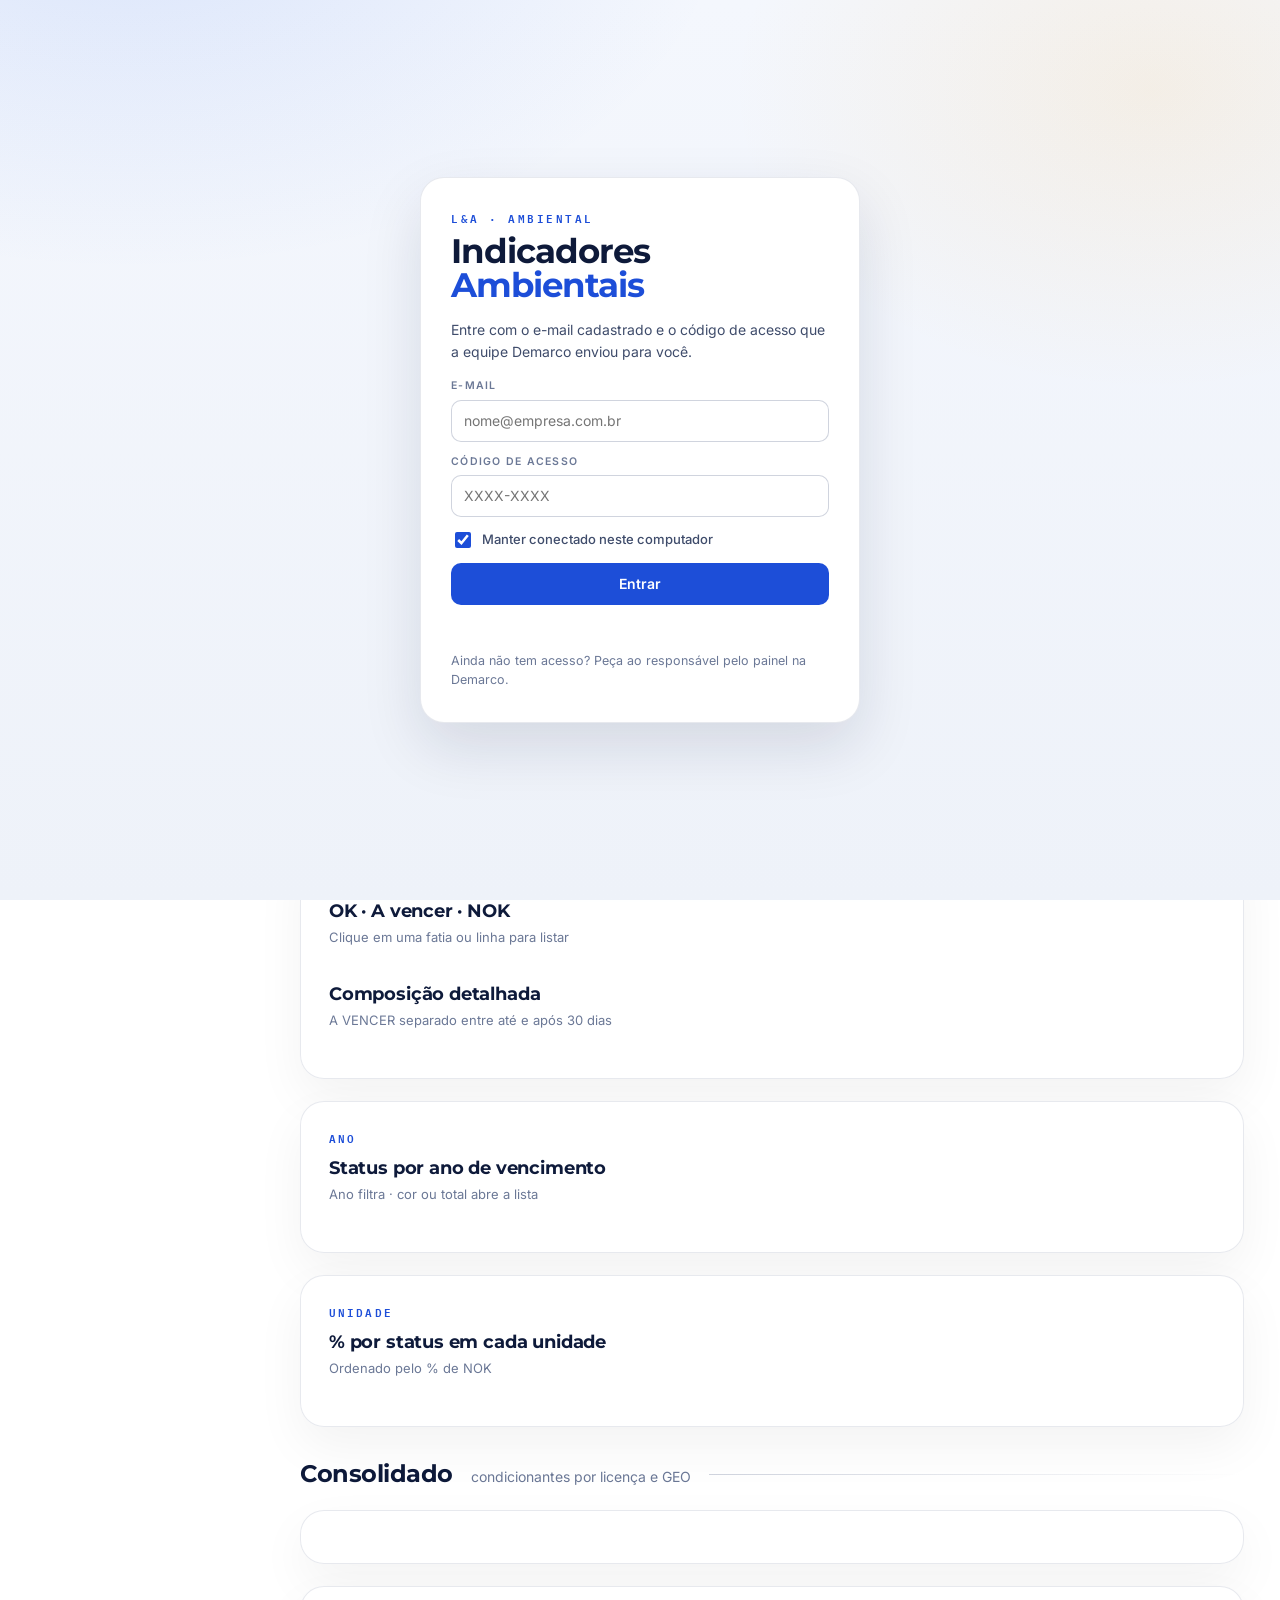
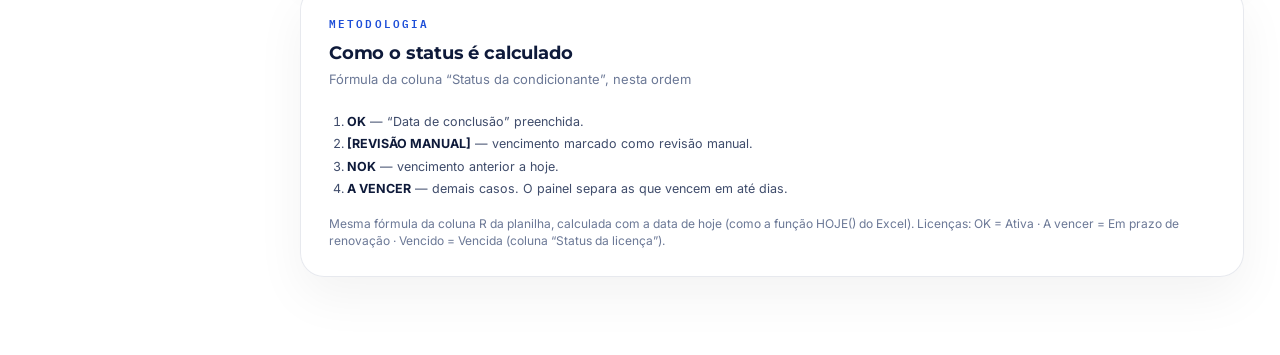
==== commit 68f6f13c: "Painel atualizado pelo robo [skip robo]" ====
--- a/index.html
+++ b/index.html
@@ -732,7 +732,7 @@
   </main>
 </div>
 
-<script>window.__ACESSO__=true;window.__COFRE__={"v":1,"iter":210000,"salId":"kPdnpTcwrd5ycEmfmJ7Qxw==","pacotes":{"p0":{"iv":"qT8GxKy9wRG9ZQN9","ct":"iz45otSBuysN815oURCBy5r/7nnO9RPQUlvf5C+Cxj1aVQPVpOB1NYAT/i+8ei7I8lYnIQYH4IDe5RlJvaSq+CcxCvhymGlqaoqhJa6BxkJ11b/y114Wh4x7FZT9+HZI/ty/HR6sH8Ib5/5gVgrlLKXj/taGkMDyuQ09/zLEIXWL/EHtZ1jJk6gaKbql9Q9BRvfq48sICvPitoH3lW0vb7+Mnj0FJt///3LAiXcEXGUsCPSx7XPoV6R5IfUG95HoN+ssT0MTHd6Nc5KbOdcDI0NscGm+ZMY8zDYnV64yXWldqYH76RKczjfMb/Pn0QMTu4UbywXIQy9ov4Ehr0dxx3FKBODKJ2Jqez+xd1MQWGo+V/rSg3lJVsG7hwU4zh8YjVj/UGPyfB20FFkIFcUcjdc5ugAhJ8MlkGz1KI4Rsm1yzwB3HL9Bjr27y1+zgGqXZxb6WDqr0ySMpyC6eQ8+Js+B46sPubLqypoGKl6E+7xWQhTxoQfaN2eCFug07Jzji5UMA8k5duSeO8LC8T0tjqj7CRfNlJAv97wyjEf4U1mj/gI1SgKCPJYqoKGD1p2TVm4ufhfCUMC0KiHakaU9xMLPgdJfxACTvLvFmZxtiussWTBcfpiVIQdJ5aUP859ZqWxpRmkfQsCPvXX0dXU/PU7+P+q3KmGxLlKho1yRjDN+nMcfpeCTSWibF7pSMjxKpuOVk+C/B82swegfqf8KB6X90Y46vuwX1BxX20sW6/Qn8Kj4kmlRsaPFwjj0N/nhF0c2Iz+1o8dgzlXpuzdQxpBXV2QehA2Zsl44fj4gQzkK7mOlNMnv3wFWd+7FDM3G+e3YWn1gMGy3B2PGtWPEqXnNmeuPWxjBavRRvZdBHFDZvhfOp08jGRAgixhX4No9qvWdrLnxrdeWUlDfRxj/VerlC8wNM5+UjgP+GofPxQIu5mTnOyYxlOzc5OSB4UJkgp4jJaGwROWP+7CdgN5/g2JRFR8CzmaTdpRZzmnx6vUMllOkVNb9u9wybDr0ifVwq8dCwEWVOvW1KTFfCQyP6K68BPrmx66mtuarNQxYNiqA4NkOSd9wYKE8mqTrhqOo7gGUMwOaFuT9AtwNujmnYy8eiPnN0qi/1KBiI3NORtqST0ttkeQZiGzOI6PJ+flV1x3UVGHHky0f5LIcz4NMC/xkkbCJcuKD5TvGZpuUTwrHIXu54lqPL+CVJLeQJVC+i/Chrsl9BenjfOuRfHfeYtrzodRW+cXWBiAaAvx9GruMK4/[base64]//qjY0AtTEbAUrRzasU3Crm9zgjimNrjT/rwLY6/X8+lfq/22sSIc8Dz1QpuwKLSwuxXVMFChApVslC96Zs3abk38wi0Xvp3HA01Wv8stUsVeYbAEtTDJU7Q8Q/[base64]/n/SqK32MD4kUVaHNuRAE5n3mLMO96zoZMYoal8hdHTku0fr8X8uzEo99cybIoK9hqgIXzvYlE06/8arFgIQHYNZ5gVmSg4FCF+rsHvckrNSwyZy2+9zbewlbiNinqFeM5lHIy7sXFm2WtCMbitlFg+9vQObfOLDwF8xA1/JTbt0xpQVQ5no6CMZrI/YXERGFQ8KANc5/GAUbilR0rdU8V85FkxgYpD+W7PGU6HA7O+lNVItGnjYCXSJ8D7byI5Ydz4dXxh2eDg/1Ckh7SVf+pfTv6jeWIWXdvbVhBpHFkTww4NpjvzqSzFikRrh0IqqGlLfIORYs6w81/lb5HTrHUvTuS0qZdKKKpj2LXFJp1IAaAMxq5S7DJKntZ11fXjbS1dSIpkVKq+4BiQjt418n4sCLo9WR5zBXNasmQqvfS0EO0TaLZl2mJhfBpesLF8PEYGSgedZMm1gpL5Sq/oDmgOz2XMSrrQ5qlD7zX97NcxUa4VhNYFs03kQjt23xUvzgq75RmCFW9L5lw6TiyZFcf01JhF/a3NVPoHb1pJQMwnog8cVIyXBX0c1JPTm30m6yiLGGosc2ikZSwVTgVypmlxlY8vlkkCauxOdHMrFsh/DzvurpPIIaa8iY43ntSnFLDaCXEz20rnUb/xd6kruk0mgESUMx6O+hwuJ3bzlAV1rbPrwgMdCkSam8mJE+mH9UMAyLl/rqRUxo4ckOxmmVNsGM9BDxcUdYZC/a5v+b88UcPP6HZfJsQQC7sr+DCE9sghPxhWxowxQYPvv6C0xMuRmv9wSvVOgyVYsshMqTWPGf2HBMKXDB2DDZ6C4IC7dAYMUxIL86HdhKUcoQEpWhydRuYPVlmo06QDN+XPspfmYgLNILfat+M0l3Ip262/0vZRaL1zeKtjSLn1Nnx2yCDJyVvZMpaG7a39pRtq0FeAik/Qxk69/amD7SH07Lz7LBELTIgmaT0QieOUMSF6B31SGp2iEePklMZwJJpnB899KLq2c2nQ0fcv9lOC3kTiwZylFvGoq9pKRCG74W/[base64]/PwPX+45EvNshfSVgbLXJxZAtAXbVnP+J59E9sxemxo4JbLJzawwCEeYaRi0fA1+2vX0s7/wcAzZ9M19oXiBu3abAh0JJyVQ2UQG9qh+glX8hIC0PkWwob0vU34Qr96aNmsBG3Q9WsF3xPv97PcErNDaYOqbQpV/grk7Ahh5jcuKSQ0EEkTkCWFvXoTD0Er8Xwij+qorCJjD/hfahe7wv+UyHus/40Q2WxQrpvYnpjwmJtSLn3gJd++afnN0xKV9DGqYkhGnhfoOQy35k7nST3jAEaM3fZMX0xYmItTwD6gt3tIdcemsx0LgsTtU4B7fpcaxCFx6hpEi7uOB/Gr7tfg2zmKcp2Q0v6gTgDBBKHfeZMWHrRbRjyO61E5i5cPQ0YDEsKX7MC904FcxmPfyrMnR6X8W/IfR0KrkbCBIEhxXiLE2+Hf9u/mlv8KlTHc95e/keOSvDj/H7YG4jWiny3fSZ3HgJZS8yQJR5AI7EA+C2HV6uJSbEvu1CMDwa2iwbIpztvqyTWeXcDrqUFznZpN2kgErGng+y/qReZEhbNu4tEFzyola0VvTGYIyCaoW9FEu0P2SLiEUcJeOGFGEutz0JwNtz6bYwE1mullTY0LU8YBfC5XVyVst+eEutQYR6stCWyMg4p/sSie9XsayEy+Dik7XBVZZrT+dyr61WELb23fdaeAnYst3Bt5Av4ZODVuN8GPm+oDBgJEeTx+kFturP+0goA/g0lRKhozu6m+StrVtex1HZdmXPRnxMZyX451yk3+kTCsl1ODf60HQcQHn9v2sDc+Ah1B7WEWJfXSdqik6CTar929HdoBd8aXFWT+LtH4YaLmtFM2qyr6gcD6TDmKgSrHwE5/z4ZshirssbLFNTrr5T+2jDnZSimL/waX/1QmoT5rT9YNaUo2bOsjtgZgXBHbnR79dk9JYq7XJSYBtuma4zIVcY7o7cldVdSB2dNA6iSlAt2NwGpzDaeiCbvzxmnE1n5T64Yi+KO8J4XlFoeP2VhMO1STP/x/rc/3DZk3ahlopnVfly/pZGIGcpZ8xRqvMw83eePBib7veicf6qvkuCyjle2MjtGf2zYPLy5J3BK8mGjSL946HP8LNit/7f5yEvpkvKbE2e2SEcWi4/LUjTKMTRbHgI4do/DDs+G15ZtGebfFbmrNzzFBhjaDSePMFnq9eVtXpLxB9krgC5E4PjK+/GE7xEczKqKQ3QQUIlmo4rSis/QHTZWDlKv4DzRtVVZgcFNMt/U17dE/e4aTvUZjnsjtOJPN1PwusBmX/LNkNyNjzbuRzUimzIJ74D+wdoqUidIeZEdjvJUkLpOmN1vlI0boqxRZK5ik1YvxNGxKV7ubvj4iCYsY/qT8pnDGS2LV5WVFia4Fu7FVU5biw4iqsTctR94/6nAGsOvFoZOoLXN7O9tkfUOLJ04iI6LfoqEG/[base64]/3jRDu3avtaxR/LnG3oD820gFyK4Cyru8aVP4K0yl0CRqtP/IlnhH+DsdrYsYILH0SPPYKaHeQlfrupefx5dPFi71J1PYKDw//RhdSwnXVk4jFsu+Xve4aqtozi6epfrvKPE06j8BExYrOxmxYgPQOeNW4C4P9EL4aJEZFyMTLV7E6uYfrmxQomv8Na4jxC3WGEnKr1dc1s2pvotFy0UeLUlVRHAJiQDE91c7Jb7qtUz+JwZ2h/[base64]/0TrFWJS+VY9pQqNT/GFW8JbEXWVDulNEk3fQHRw/WRUth4rFAWPfuMpZ1diL7T+gAhM0O9Ju6FOBIjyNqEJRxRBVeh/YRm78gKwosLwrRc+WIBJnqgnjRh7AyDRdRVr8/TzXzbeDPMCesrV156T4WfF3n5tp6yBpKL2Iy4C/Lvd3eiprDqu7sdAg2PZtcWXSFvLX1FP4qHxuCbwQTpbIf388LAlHFutCxPG/+tw3P6at2umfnqtMOrgOPfG9peG8hV3LDSIFCsnECHUF8J7QOPgRpILjx5kdT4As97FKQzNzDA3HdkfIw9Gst5AtZKKO5aNbIbn0WTsMZFEQSNa2D5n9ZcorGDOvKuQLXATgY9boECt0XrYtD4KTDv0JTIKQLOau47Xc1sc4oB3KfZSzESPZ8/JfzCmQm/GXwngT8mSBh/9m6VA0gk4tcCbOD6CAnahBRSdtWQhMzLqeszi9i6dYVZNRVpUchpEqT8r9OYIJ7xQiT9eVa0qrgJMlYlQaVyiaZpNwMW6Yp0kaW/IN/BviSMjRSgykf+Ro09dFGOTGc8P10pJrQRqNP4UpOec6/JZGU92rLljfNIT3mWq4MDLP95zkdT+AOD83CV0IMfkACPkplDSBuO0rKqVO9XVDBnIOERdM0yPKRXlHOwQAQIpC++0E9JuEcjXOMGtTexfDO4sIvpWJnznUZTLLH5hSj8GVYBf/C181k9VzSPuej4eMeg8fG3a7PGh3Yq9gIFW74ZYT9WxNcjVGT+p7OaKLVfduUqsyDQMVQXvIv4h2Pt/N9Wugj+QlCV1nWpZqNNn+LubRv35QFW/A0hUvC/hqV4TnaUczv8KvsbAXIuQL2Jg9poTcyLX5Rv9ErzdByLZlS++TtjcXELcezCy8olr7OPJLfEkMLgH0PeaCHmQtnM5hQHlRHWHW9phvg+V+KQ97h6Ufwsh857P3CziCwdka4TqhHsExor7tdNTTW/YOA5jzNpmQiXp0nJZjQ4LbU8KjdPa2lSVElCN2nk57Z6x0HnjMTT3fXJm7hfweTYaf1mjJijAA9ii6/od5BK/TOgbbskW0aqVhAQPT1p/Vpf+MBewSQyL/4/NdKXhKmIarl2yU/GbWzZK9X89yYkhzpa9IRQ4Cg9uctU4dud3eMXrq8pAfIznWYZGHblYjgdGtS5KLK6P1FPj9LNEdKu9oyOgROGz7K3Lh9Q+3b/MZv/39A/KblApW1PIAUQn8pnCr/vj46DmXipuQH3RRRmFGNp4a1HQCv2utCmsnzqOuE8b85m6KXHpeDAYX8xgkwRgSgwWec6sXfipDKcbQ+241LOQ4yHxwol3AtcOHC5h/JYi5VpDNKzx3OeymStPGiog5tbYlFWDQVxlszvl2DuB8e5VqTWnNO1MnPwrLhg3kbp9nAXX8r+1xtN9rJvDlo/A/4FH0UCIwsLTHcpixin7rxvdnYXNmWAzQHPibJrNPOFoH0efwjkhYweNjhOBikX6yCj+VOdBKNnpCqjWoz1n7Ukoh1+a8MYesKAB/[base64]/ix9h2mzWD9QSjvd1OM1mU2/U00mT7odFKb6r6kDo1NlHr/hfYZtdQJRfmJ5u+S6y9GhmXPN4QLCAF7CFyesRBx1l524zqMrz/x7HelgS9ASupmHUPq/pJmnB6rzsuQXPJl6MKjiFFJ8ccQeJHRRGkJHLOaYjaDfuv8h5IibOCGkXHVmPyvWU/pLVz8fqs9Ex8ZzIbTLP3vxUwAIcDIacATFtIA55PwRGDN0Z63p0gLrnnxJd5L+pdDd4K9+HOwwCbuQ3RU4lS8XOkJhWEJbLapOvBxqKwg4SxPReHrRTU9Ytz8shMwMAUHG7GV6HJKSchiGEry2WOSDQmK577p7yPYWvFrYwkfdE24bFU6sgfmyGm/t8bIns2kKZaVRUVWeCIvmUMy6mjcKxPQHvXnkKSLnsMvcRCgI4fz17IC0AX93bwCZtBrslJBDlPBeaK/sx7RScYJqAghQ0rOhsJcBnJ7gOj9f75V2o/6aAoU0sEWOIsdU6wohKsLk+Ke7DSYjCsVj2ZL03/xz/9sceHjEQ87+Yo5jXljls93yOzE+Je3TWVXcjIiTLvxHUtYq9v5yt8B2YcaJlEPybzTuaimbbQY9T0bpKR7maEaoICKuHc7sNvVH8c4GU0MFTkCT8vA8J3xZRRpik3JcIYIQeCKPm9UlW2IAcTNiDANcQPy+jcQQO3QEBeD/Yt5kyDfu7g0X38xP53zdmGMVKxHdaoxFzfujbjY5D9wYoNsKoVvpnsYJV0upE1R3RAG85E7qwgT93lQH1/w/F8tsGr2hhILWEHUUn5RNHkrZnEbuqIIWROUPPJpBlY+0C+fw/L0Hil8FK4v0hwXltfax6wTZVX/9/xupJnoIzS73oThDab/iBbliIcZlXUrkoZmD0GEiRj2TgBnVoS30lNfRfszfaPuIJsHYzdLQNFiLGouuQ63gTo2aHhm2A9UgGmyLFjVtM3vqOGTWg5d1EZcu5Z/7JgSJRkE4WLGHj9DU496680BunIla2LWG4Rr+d7d2Cq46DRIUi59b1Xv9kh1/I50wyZFSdFvGwJvAQy3YXEIngH95yeIEfNmh3VCmGJATXWOSQgBUAhJZE7+2aBZm6hklxgH0gPYQT7ptYvbUkeMME/tIT3G9JS3As0cVr5JCe4SxX+jN4RKznscSwhB2jo7DQtpvI2nhm1UlSMV8qrg9fqisCES1oy+2Yf4EaFZnuOQrv0GJGK26J7ANTcqa2YyycgLZSNH44GrKFE0UFZd8plgZ+0qD2TL6P74Z6bUkCK1Qa/NMBXVAzcgV2WRPZA9kClIYhZO7ip8/q7c/R2xBi6MC2p4Nafn283slvqOOvAbI8/nLap3LiXdUC7vXsbJz9hNwcJFzp0kJRq7D1V8dtEBDX4+N/76w1eiXljpv+I6jiw9u8zBts7KULLpBKG6mi6VMIfG+d4Ax7uy1x1r6XZXlaHvT9b+3FvM1udCYQtY1d0m25UaVwiOI+L+X8so5WSgrmzh0fErE9zDi11zUcmaEdx4BCAUz2zObDXFrOi+ZlZUzhD+743XpFbnKlcoZy20sAWIqFCn+EKT7Ax1GC/Irsdlyvg17CeLYfpVgMOE9khurem9CRCgCBoXsr7iBujog/387A0K2n+0HRT3zNr65Y72QVPWRkNUfhttgNynnPofuiHiBpAl2SnCl5aUT8Y2UftVRkS6yfviP+5OPiiZEYzPFvmm83Ri6WGxFBsUK6/rWlzlOlxJZof6lxLtG+zkrpWErG6Yf7oQLxxjwwZhbBW5eCLF20vSUVQI42AiVBPTWd20XZUDf599H3TykKED7RkFaneMIwZmcoU99NuCiKyXatTYgjxF2e3lj4EG3V+UJueAatR3bA5bJr/jHvVd/449tZJTpNj62qB1YrXYYCI6Q3GC3EuYDmFz9pZpNcz4HCp51UIqkyREnT7UnvhcS9xGn7ow+uGcNhb5IvJSxh+W5Degf9mbh45t+9sWyZ0HVVbdN5X9/Z+oSIeFZZIvdH4gbfBaCMSJ4HPpIvqwfjKuNk5yMzHjpIUgcJD8ZNFYBfGc3yWjmCJT3H4f95LYaYBjRCI5/lu8jAjNpUPt0wMXITDv5MZTMOskYN9r/UmnCn5IxdZy2+Ep3gkQSefqK7XPOEtqKasv+OFel3cOmrYbTjflb9UAuRRU1bJO0l/VbesPSHC03yZEuOAi2bLi4xhiTAqwy+fdRgkbRQbeDDfel9Vtf/55MBfbVK5yOM3E8Vs+xHHwtGVtdVDe2gJj9EcSjguheO6sV7hmaUQz4NVYntfSc7UhzhxKAbjN36/2jBSjPj5uplDOhvbPwWA/fDLNxeE98LIVXKldiCqUY1q9I8Is6YfHiYKxu4E7uP/q1kydQDMcew5k+402YDhPJe6jjAqaDu/iw+2nB+/FQToCSLyziytE3xaCqDCfaZO3X7MYShG0Gk0cgW0cxcXRJ8yLNFOS6jiVWTTauDy0vWuwGMvWW/1dShA7lT7a5RKPwMuR7/R35vBvHLUdXz6fzOSLqvUXNC58ihO7KKOmTmmgoD+hEwkEvuU8z6eG7sjuBxeyoGMYqRB7F6nYVW0jirr2wK8WYlkX3gs8GEl6XENg1efFIiI/smRoQ7dI6eJVXwIX6cho4RQIhbQ0co8UxV5Pg7zWlPP/33EW0D+ycr7HSNRkARB7j5O+6Jfb9HCcbyWB62/kTOeQLUuj5kYcWh/vZ469dgTtgVD+sc2hpy+F/U4+TEls8P+jORCQQK1IbCuCgc8IykISFS18jZfhbPeOSROtlyW4UdvEB8eIzBD0ehg44n6PPBJRwEg0a7XkBkYuvEyjjz0/L4u5UL/Tby/8p1ys4bNydZwLQK7jur0CwCZtZwCw6nKOKIvBzP78hw96sH1+QPpr1w4hjqqIq8sytshdDhRju0+ca8I98eEW/4LatMXYuzoPZ7pCk2h57XNhmftLEbr/qXg7baS1jHd6HslXGNlNelgO/t3E57xb6BThQPlgrYza58sGB4Pm8pbEA41NJOLiqG1IT3eYiQthxs5VihdUqNDU65NR7a3WgLRFyy2Kn7pBfa7y28jpj9cyD/Z+/o9VDqPRA75Sv13eTtBYaHUebDbzkHGILj8FxuZK4Lft+VIVbRbe50ofLth4NctT4OLGK6im3R0UjGPmIKzyhImm/2v5qIQJO/bh44RB6T42bs40IlzL6P/fje8Cde86L4PUFGH1pspvFVK+tFmf9qCoBSLV4PPpE5k6UHOXmPvHXCT8AJBeNKCW/XhkPZAtwTcyVd1u0YVcuK4JH5uZ63LZCRwQbZf3aneH1REdcC9jzPo2sXWWSuToIpRFPiSnNqnY08xJfHTYnUfKIsm0jMMR8eN9LWodKpLCLO1K7qo4dP1zjSmHrHEWDkqgaMV/H4Jp/0mkFNGs+XRvKZZtA27NWnCokYB2/nc0OqArpLxHSb4llu/5nHXXtR6iPLg+Y0haoDWmXmSxIBq2Z8pIChaSdLwg7ebTOn9UTccRL/[base64]/tMFtxsF+6miZPJ3RQ/bCLTqyty1LKqxh5kvZGYgjMeev/7R9bDDd3ReUVLWnd9VYRHMZ5h+oxQcxBkJ1E94irwCqTkpWmLZe2LagRDPio390vVk2+I/Nl9Nh/tF3g0TQciIRgflVahwtF+K1xXZrn1Tb8/jZUoy//yGi1IdMP3QLc8PH0L44rBselw8RYm8MXUQKJbSRHTJ/P8OI2PH8o1vbArM0G6UoqLa7iaRoO64iNeuJt0FHKSKRHDmpziAi653WxKrSWoDqAibRtRnVTerqPqs4YUn+1zZwLb4GLVFzwXKrcm6Snhd+/ufMTyYyoMGmz9usmL94rPwINDcGN9ZHoXiGr504SFsRUPQWZqXZsbjZ925XjsWr2SrbJ73zoHuXSoLJSGa1as+eDO6ZPqst8p9wtgtqMppQ2HWtIPqeMgyO2vF+TZG1kTHvhFXaFsnqsPK8pUt/wEHn9/2j65doFZVNb/[base64]/Blga7z/Mi0CWusraUzjEifxidvexbb5zAenbmoL4diHh4kUwqf5Mu+c18DDl2hF2M/YQ+FZOb+YizjxiwZBHDRGZ/nGMBxqWtI1yhwu4fxpwRLVCbZp0A0AhfuoAs/B67GhLi1O3fT6n5hFvJHSmsqTi7SrvX1AHc/UxovKEjzf/+noplzg29eubYjq/wMK8p2ynY/1Sn5RC2604E4GXiDjhUiqc62bO2QBpOmWkIadHa/kiGHKxpdSkm/8UfJluTs3wOCciPpYzI0onlnEBAmUlhAVKmaz+Su27J1Hbvn+AEPiCqLT9kEoVDrv47O+i7xyu8KvtBJYwUrq1HO4o2uiV2rif4VUhQ8GlH5KdtN5GE3AxokBd5WU9jtg/ZicjuJgxqDFy2uZcv1IzS7ZBHBx+wWYDotOoBXfQhy5VX0kE/YI5QbCBZDzRSYDV7/f1pfKv3saBIpjbmjrfIQdzAzPeaebE/prxIUT1ZrmI2c8HMf6+4E5r0CwK+AEIKtW2ngqtONtAMhKHV8/WkS4PnEBybM4ACKY5RzZviY8Ohs+6mmbgJiYgZuy1E9Ba0QP0J8TTQ3e6ijxQEYRvSKtq8tURb2YfccBblP5vlPxyBjHwd1g6p9FE8fGzybNHyZOQHEX6z+FZ8BXKq831uyciB0KQhPhqlsIBhKIuBHYWysP6RREG0o8SS/wBMTiNeJx8U+LIEt+1JLlPdVq/etIqlaibMcSnjSsD0b2zGlDwbf4kbd5/[base64]/gcql483tPu+ciQ+BTvC22avyQFx7zQ1NEyEIZIqZXUicVFFIyQEHKuU0i9Nv0VJNZSHSpo15qgfieiR5gMa6m9D6xA/yNCsHXEYVzEhoV48jqx0AivDsrInePvQYGeq3A6MmcvuqkzPX1JPNou/nrbg2juaDhTyqcg7PtHMKaxCPhfh+eHcD2df3c+fIim3mJOIQDnRFEEE5lh8eS0e6oVp4IKzhnc56hB0UyzkCNEwJH8nyaGWFd9k1LQyRskpibM5CsddVUouAj7KOQ3VYMBYFm5zrfARliCwmutH33It5xHe9D2hdbsBOke5hxD4GhRhHi/pJkpif7KIuIB040DJpT/Gq2zgivZSGtapeJf3h44n4FlgTl+zbyGYS3l57GBLAWvNGCXNaDfecnO/[base64]/bcwGjHmcQe5NlcN8VwsoYsgZngA/wTtqd3tBX0qE4U6ARDMptSrq4kGqeQe/pcrvIoUyhyv6/lRo/IujN5EXuRi2V0ViaOhJ6z3gHVwygD9Zb7QadgS+cXG7yDpL28ikAY4HIjWakiz/eb7o/ZZzD4FISnK5rzMXX9ghdW36xXDNrZoFZfM5pogaNYcVnqr9/4b87/jarcgddIAE01Oky6MT/snfaxmiaQe6zHTs86Rrxv1IBY4XR/k+bSHyt+tchbLhGsqk1WMm4irDdFyXD8H6FV4F8Z20OehJz+b6N3kNhnfn8WCrVT3dXKYGpG6Spwt5GFjYFw9lcyktci6TP9XpvCmRSDUrUtWUr7RXNqFDIfB5u/FO3KTVzRI6rXaqJuGlL6tVWZN2SRf0FX11jcS/Kagr7fm+aI7uiExJiHm+fRS+OqBQ4DQnm1oacP6C7gFFnpKo9gqSl8QkF6OOd2minm/yLh58V+DvNXvstIqQ5jXQU8VakarJTLAcI11zNg04Jw3EuVallEjkvZLgJsvJzrQSLX7RRhc2g4hOs4Qv9Ix8GvYaI42XNMG2zXj4f8Da5XSgjyYwJ9nmjamKdxI/7bk0IjtPopWOkolAO8GaCLen2DiNQnCeRhi6kTNuD679X/tmlEwHWqGqptyulD6wXiudZEm4d2qSw8xATZJ74Aa2qXaAHci79VA9UUpLxExJXLYYpPTnArVku6LdgtTM39f85InPvpuUBc5Sicn/nvupreRCBBh/gsr+oNXDQHSbFvlEDa+W1dGKLW/1khQuA5L8ChYA0pInhe51BnvI+S/3t7z2W3klprA6kOIjyH73BDeNsrjPi7wcS3pxMM0frxMSAEYOpJWzqN8fJxB6H7//D6am9QT1TSloqzGvSW9fuQG8qEPtrBW+MJsl7MC+7YKWcCzFxWzVYWLJOJAwJx+LDhsr4wTDCcx0g6ELU17GVbWgYx3rUNpDKlsoJa+LW9+1iDLRIE5ZEpLdSPpALNsxQmpCkUF2UJqc/OoZVgWgf+/rYfRLo+BylDkAox2lmubQcVeB+Bf0Rc9d5AEVJ7D+cxXj67M+t97a2ByJpCpuCLUJuuA1vTRkbykcxLX2Gzqbni1+kJbBpmKeR36ckF0O+8w9Ie8HWlawlq34Sy23GNtVc6KciFxYW3lgrbh3BJCXoglG4cy/UfqcDdOcV0jAaBePkHyDL7aG9GZtQ7g+Nm6aP2FwFZXYB0Al8cVF+FMddvzPJFmEZ9qBkXCSrFUaffk2wnEBwOgCiHvxo+RCJfjrj91VSblHhhK1suv4cQqiSmyeI3A2/pqXqz/E089O7Jq12An0Y3tTqx+BqV9s15RuB+C8rksXUT3zVdDIuJpqIDp7+vcN9b/UiHRqS3SfZpIl9+SF3dnwJ6mKoc1o+oj01Yz1c11ZD95kAUkmy7maphwwzpytju2JvlT3Dw4+X5gT6lhkqo39NtWwOkl/goHwlI6pxkMmSmSv0f6IZv77L2pSgoNEZ0+toD6MJupeRlr948lXN6eL4DiZ8Vy6EXyqTZmUqLm2bJY4ahdtLgPp+nz65WE5b9PiA/th7dP6IW6iqpPsTvX7WajQ7wil64IGu1R69MbrJtUQUsMFLSBj4cmiHIw/tQYHj+DF9yiMwUEOgnyuOwPZy9tkM1h1ioOInMkkYOoblIql1UnQX5wtBm5CQ3pXwf4EEPl4x9MONBqFl0GonIwkzsq54ZKdXxFeT5b4DDXa0GnlhjIOEfte/Xa2g3XEW5SYfNMMRzd2mhGcmpEutVqSdKknu7pBGbeQBSKzJanFPk2MFmmM2c6VUmkMeqzD67qKhPn4Cm+n7IIrC8KrZrbvDOegKeRSctP9xc4J5nS2+WEzaLYrT7P1EPXJy0oklJT0RVen9Ud8f0HAl26h09rdNX0JDwQc2Yx+TPS4/uzl8Y2DWBrhMM3eeq9ESKbjYvXgJXzqZ4xp6IMo1n6Ne6xvZ5WvBEA41D/HY0eB4fZsz+qm28zvbJ6QDP3j4+d9SdXYLWFNH+a0mrc+6cbVukGshme2z2vr5qZ9wnOBmI2AOjm5r1Mg8w4sOCfhJXZTMYQmmIEijjPBCeDK3IepqiJu6ccR4uWpMoiOEZIbL7aX5Fd9EfHflEm0dC+cbO4Fgu4wFV1LdEuA2WjznmYNAexgIGMEG/4AEBjL4Ml0i/X0QA9vzrneUZlVAe5keb6iQrcsiU9273dCyNKKe+czgn5YGb+EC3adBVEc934MRtvK6EmrT3G38qtMcfiLld/6raEvTWJZjxCeGLMEJT50xnEsaFTPfcBr9jq+Mg6YyjZig8RNlYar+RVVk/DCWuqUI8ADjvd5VHrq7ndCGmVaeGc86Z3NXh6pBJQcdiT7g/m6BButEGG1Fa833paJB6lJWWz/7sZxyljsPGTnPuKgt6NH47dArOpUlECjbGqkHXyalcKMzs9/R853LJirnOt/zMlyfBilbNPIGPfvhD5P6MHR+KzCtRMM3VQOl1P6ZpsXpfISJA9mXZ9y6ZeXSpwCQk0CbhETjDBvL8tRupo4RMsxtzpmNUhW8PRHySoNV0tmDaSJTwywrwkbdZ9GZUXwKf/4u+qL9JEqmDOyn6cVJyDKoWa0QxsCcqh6+fihGpg2BUYtfdEPnn1dWkvKDSYKzKpPlwkuxyWh3wpoXRtfjGjXKbwlpSGXtagPqnsUll3bJrfVTgWDSYxp0QY7n06w13KSgYXAW0bwrDOuGdIupOBMopgpH5UTSw8BWjNAzLiLJRKHh9tM4RlHa53QKZc/rUb2/YI13kRq3GT6ZyoqH18lIcJu8YmBrLKbxykPU3eMsuYo6lM1gMqBha08VyDm+QR3xJC7bEWQX5n0luzormDw7xfubXF56yyyBlpDsxWTzaUGX5kfu9AHIZvbNYPnYbqa04aIekFgLs9Ztr0P41Mwpe/A6Q8+eAiu5tjljsuw9R21+1w/0yyQ8zPOXIXcXuVFbO56pYTVD9rY9WZEzwwAmnPfeCwYH/u3ruo0gWVcmyIOESY5pnm+jnzyLc4CK8fjFhY+t+brtLsN00dt+74bJ+UKtOw+YWTka9jKWlSyGgNd73kBrnFmf/BXw6qD2cyw5byKQMQ9ny51O4c250YzQ8X5PJfhk+mkr81lznENWcqWJ2HyJymQC3xTNYiiWqPNmHIpng1Jn3e3v1et7VsranCKgw3DEHpcS0dYggrHtMU/TRzrHGZADXnKR3ZIUdzIW2sksnhCKXdPaasOsdP1QLaYzryqMqWOtYFVnxTRAi5/Dt0iY5Yw74ZJ2Fh/drbF+KoQVdSUpVXLWigY8/kFSPuYKEix/WsYA/g4Lg2RO93XbraJKb2JJZWcTuNedzb8tH5efbZEjcUZhkxHpUkJXn/0GmGlWtaoa5tfHIhdKKAVJCD9UkyzfL3OFxaCc0KTVI5vBVml/lCtiqvuAYUWIrSGhZ3tqSJ96PQ1M5Ge96hW3QLpEGPb/LH4vBwowWaAt0agJdLVwILkX45kz6utOdOhmhBGSSUQMIIOxR2pKk+kZhQD99xFsYY4nBVYxZNJOlDzl/OGUiPXKxK0wZnVwcZYDYmL1sIFgXd3TTAdVdwrskCg+j/[base64]/Z6zqGNlyjDEU7jPO+Gj8WrNA/GRVk4Y1my9HIXpmozdfoQymBgtrIrpM79sy2pdLFWzigmDnC9pMVy+nBPFtGjuY1AcEhd9+If6u2rymDlfXZP4tG31G+inHkxbavEKqguIXHR5lSxFnyyuFXWOO1PX3kdhrOhF4gQkSFYtI4Dyw5V7LnrAXbd7yBJgphVZkXTGblCx3+7t79F4L7gZ/ZcnzcXkwdF5tnkrUjMxFo2mC2r6J1JDJdsRsL/Pn05smwVLrm0kcL0m/cUK8uUOVc2cJ7Wdp/jTdyNXEqu4nyEB1MIce0llTkfQLW4TsbGvsSoApryyIxH7MzVcp8TrwVXv10OinqfsEwHFgywLuwdGXRyCYwvhNrShKJHa2Xl1FD71CqNFOjnlvKLhfrwewc+awMuFiqSn2sHIs6JEeL0BRfd4AnbgF7Vxk26sJVx4CYJru/154fqLJDpXbEXeqpzpFryEiq/vRoFiX2nWQ6recsn55cOSLSIspRVtTgOE54NaekJJu3sUgvKH1D3gcDZmk6SEhDDI9wR7eDDkTqHpcbwrwcE7VZgVFXRuqLsCOfc3/[base64]/D4C/E7VFJzpoIrvPdGSvnxfACDJdWcM14JczAkl8zDkYPl0sbwBhSEQXBIHdIBUGqXQj11+ZJSteMUp5NDj8Xi6szmFAVyg4ySSC4ADieth2GRqzBXD+IzFzX6kWfd7JZLwH0BD+pNq4NOPcq7+2BPDYrKHhODeTI9MtcsJiNSHj6uvm6qNcEbs+68/c5fk1WcQjfMC9KFO0agRx/oRq+DfxEYn6RNWsrnqHP5uXbNzucFgaVNEONL43E+jPEKxu75LVYM56kSo0e0n82Tv2HXSqLLz4Gn8VFaSw0d7cVHCVKSC+XA3ibD60q0VrUaTirFbloAsCe05DlOSJRqbkm8SobXxpLKVPRk7E4p5+t6NUf4Dx45ML0I6bisU/QuY7OrhMcuB7J+eDpKzEV8x1Zps0GA2nnkfQqi3DlLYIF/klgOapq7reklFXuqWRpNwrNhkbkz00YStwT0oHO0ita4awWcIGao4dSTt0VlkB6Bp7Fgc8LbL0JNQk/aBrwscWF3SNgmbuYvkE4++s+q4+iUYqFY8t84nxFJEPr1HuIX2Z9QyTYwW7mLOSW30DnuwovHTtsPHyD/SpLjGDZ+O81Fcon6ZKJ2T/JLLlvg0x+CVgC94VMP3hPFlA2ikkdjUw7xahkImRjoIHi+WVEDBTkmk57nCfh2yDXk87MfAdDrzbMzICrAAyQkADfKZx310q6NRmVtdzVXlsh5frJj9dI9zAhxoq23reI1HT6QfOUpwQj/DGKiun8ZDpSLw7ctWTX2air+UNfadJfOpA0SYBgB2AGLEAhXUVvLyb+T6JdXoRik134fEzlO5qNDV9jr3XtU9Me2nmW7334BMshYSbLHdFyVdk7Xc3toFyqXrmmDtdC4upBHGKJWFxuvH460WIBj4rNjo+fMHLl9v/75Z7V1MydWoi81T3QZxnf6qwgGb8gPQxnpAssSrYdn8w4oJQxwQ1b92RZ8dzdxA5epslD9BZKL3RVMjBtib2nTZkresj5OvvUgEqtNOiWk6NR2zmx0q6mhnUk6iZ9PubYXEFlbnYONhw/dnkHZn8EkpR3P6yRlwf5E18CmO9WWPd1cpMXvA9velvW3cE5EgdLTLbjQX+5MLgUrtJBxLqjc50ukZhoQUd2VjkPgrLoDqyTN62aU5jZNnYw2mjiSe6OAp4NEauegzIznfRtPcqIv4p3kFrd+wDITiwgatn5y5no4xgpCuH31+NJVLFIvtigy/EbSRjvgGak2BgZCYEUFiXMlILXb3vuytjbPmHcMUL27RgCtu0g4g5qD499vp4ZqGCT2su7kEYY2c+TJTlGm3jwqaRkx/KVSVFJRv1h7OIX8gAUznM/bPp1Jfc1q7fL2B1cPNQuhdBOQNjhkNiYIdvV96t6DBe8pWjSVJz8LjE0qPs0itlG2bheX5KiKaP9+ieKIzUsaqFsC82T1vOlp6dgrmR+PRNlU75Luh72XvJgc1NDddbuUmYuvpPYdwJJI8Nb/[base64]/oBuMIG2fyTeCahwUYTEiMyW9v9eMFW+1WDbVNMENDFeLvP9arA/5nFQOwriRyzAalrsnVkhyDH0wcXNcEh7i+TYxuiIIW9apxzv0EZe8gbCuneYcFikyaupF/Z3DT3jUCy/VC6GX6HamlUx9qhA+JWzvymLKqMrLLhS8nryRLUr9xd1oOXpb8W0nYLTHSpuhsXtWqQTrocg1saw8+NzXU2Oe1TLw+OTq8pfLmXND17mPjCJ3OM3mzr6Gx+6SBvrDFcrFgMvycXG/KYL0L7yxx8ijUQ6I9YEisulvS7N9yn6fpFpYTt4PL6W9ubrkRVb4l0fOpMrTzD+G5A13Nh4J15aLk6+fmoN2Q4CdgWku5UpFAIU+O3xH+ssJ8GL/4upEk79PFpVYmTgjQsz7ek2xBQUvBDwyNX1SNWc0rhcrROAY0ffYMfx5uhFX4Pa6jYjHM+C4AINlxCGWgO51fYxtvnLXxUT0wewWacq87Kyj+vcxYQKcuYt1xwroLIoiBWqfoptTNAEP2U5N7dL0Xpc6PBLUkJ7DmcE82ChSPHteWnjHCAcOWSgbjw/NC8aO/HySpkEB+cdq7aZL/Zyt4mVcBpU33kABSMfUenwDvQvmMZYazYZnNF5sLrQwVJcvqWh8RzdYBNN/mKTUhv6FrWx1fME/h6jtYCNnZ1qXxC2GFanT1gDiSAciWj7sswiSuO3NISnyLCia9y9zBDb50aGZd4dxjcJbrcVcKDwRAb1W+aw0Jt6uEV5iwBhgImOIddBgas4lbvdizwoouiC/d7HRDIsh+nhrJRopGUF/AFZfyUqtgJsm/W03GwOfJ6xtvi4MEZhahqeCrKaYdcuobHM3P+QxkoRG/LrqHv4DfNWr70CD8CY9SS0gOwhVJ3IdeWWXhU0eY2feThGlIe0TAOWGxBdhzHO2togY1bEYsJ9APNpZiwcha6Og61p0qcsiofHToyV6X205kUQ1bqg+tSAY73YXPCsh1mgDpLKMFTQhawgRVgo98n2jsn/xt1p9VH8juY4yG/O0zKVHmW520txtcxpU/MKf2Ko/R4+8tqvDOqwIiVOsEVCePEDnFCGEvqSJ0KHqGzL1ue6DojeGa9y8JIJRqqGEN5Jadq/Vlmolj6/08ADhtRRbU1jBMut+FrhnnVDfMSU/0hmurPQiYykTzweIWzC8cEnKA/kiJZeJ/7qnGyDIeDVFQ0noElyXaH3P3Uid4lwlEOeFXNlOKY/OSTYv5vt047haJKrxYTkBfALhnWr/OjhOdddLNlfEqSBPPuclmjTFoORK2gtwLNy/DlCQLn6728/59hLjxqqDwTwHukJeTb9KXa5ch/gzsxANOjpg3GLRgXEB/CVQXxEFwVCt9kkBePlUzmI/SRwbpfcDqlFG9uqgFEAYoXXPRIKbB0r7P60WJI1I7G72AA5XU+vRsp2yZjxhdbfx4rfTexAhRCjla2yrWvSk8MiYv8/qtTLZE8GqNtLf45dKD7Tb7Pzo1yUFnJe6U7UszkcS+pefpkru1MIXSd3gx8VUfnJjTOHu//77K0s67I9x6LIHOEvUyoLtKWPzqE2pnthugQGD+GfJW+tNlO+qD/OWEK5SHlaBqlIH6mnBGy1vm13L0CwEhGJH0WmfYN63LVYexmM5VelymzZ6Fv57B6Mf+FmQ+M5rrXYYZVEy8ugd6wXfLl0RWMqaSbL04dKQfkH7O9CKzZ6s6YnuMc5Nff5kYkK+DGOLeBEiX0goE3EdMXkNy8gsbi7+DlBH/9/jSZJIN03O0d6nY5pVff8oal7p8QiWJYANNaVG169LWixkiH800z26ffbSECyL/j1tKxBQi+EtVVzngT0lKSlWyX+xZIDsTAzJZBXrnYbfA8fGLOTRIFv3RE8kEHjTNwM8KbuVT719026wlMyNzdRZcPPD2ky648QFBMM9690LVFXUxkSnHvS+psTPEALd68gbrj8vF0KefDO/geRCN+SGgbmPoRcaOBYjh+UyRcxiSY0ov597n/7vytAgjxLyc2idsQ9/1godif7y3kCKp13Bn6tulDmFgDNk+5x+fY23Cz0V/qUMU+1AbmHD0wMs72gTW68JbRZx89AwR8u7ljIOiedVZ68D/E/Yh5lX8hJ1K7lHAKfYCm/VYQP1V90NzvX/VUTvrr9fqOgZ0XW5toFF/EvmBxB3O0PesXFijjTsPQ9vF0G0qlFFBdtvy7vD9Rocgwpu+p2Plie6VkJngESOSuz/DXIrjxiOdQVUoGVZKgv+S2PE2IzC69rFnp9uuGjIF5+YMhJlZFKCq08THjeXUx0oZN8iwDMzJFTZMoaGqORBJ2XunWprQ0u1SbdsX3toSOynxZIHlp9rEvXOPjnHTyre3T2UY5nNlX3x+HIHwMTkQvOdGzrX9MHJA7XrVi/jBRVkXB5+xoiJCzhmpAgyuAdyBHeJ39Klx6g2FrhMoJxEwIK/5Wq2hMbysJHo/wXj4ZY5X/AUpUk0cAJdCBn7pMIRpK+xbQegYSgFFR2HArlqQ1xFPK0SXqgFu4CqEpmSxLOfCiTlDiqQBnjVbxV3ISiPMg1XBlOXdyxdx/zfiaKjxiBvLPziCMltQo/u7T4kS8wqBkZhoQilPcBr4qERv3iMj0DxTUpZJY/kP4+UjIqz9MTWVblGnGuiKmdNrp+t2/x4Flwei/8xUw5gyrULYIat7PAr3h2ebf/nY8DY3Bs43lYuHcYZdp6R2A93UOpUOO3wpCbofCx0V7IzXlMGGYBX/sf5nq4M3wl3xN6pywb8Z7ECmaNyy9gJcy+lkqzNI6Wxm/ffYSli2NIfH3/qUUbHSYL1aeHYqjn95OFT3Qmsm0OMG4DEFmjSfT+fvZzvTp7DFyUmygzgQYnzOy5cYAKKju8n7f8y3+ek/rftF29N6q/qtDRAYokN5FsrM58bXFEv7b5iBzZIY9kIYNGDihlSjp2bV6GoaDyh2PetxN94koIdyY3ojOK7fxreI9pEXr2NENBR/k5zBYZxF9P6EjAW8Fs/aVhdsOaPmcAep2cl+Yhp/jCmeQfVcIzRXPqyeJMcoIkVYSmez6F3pQLbI5AK9Dwy0IcnmxRH9dbNShYdYYxjoUdycQzZxZA1ExZ33qV+ydgnzAwayEuHaoKNFT1dhoxo8LDbJzefSyNzmqy/7oFb9Nrd7AXEMl0JcGqAfI/t5X0/SAlH1A4FKrC2hUtTlYvfoUrD6mvP+V2VTAa1a4ztb4ZwNR3KnaXgtYaiNLK9AyYeC0EcfzXi5Ckssm15IuMXQ3AgfFAYINvas3S3NWD/SUrrdJe8AhHKiubEebu/9cltxAxUY7mxnIB82TA6/kBHjqkQQwFtKxmkNTI6r3eNYi/XTOb0AOyEcSdYx0nxRl7W8ve/wsmjNFQdSy7NSeKpt1VSMlNgIyk9A1e2/10ldgJUJXqML8QJWyrgZzIoQOv82Y/BLi7AT7P5jdAukMVcri384yDiPCsP4tPHygW8j7fH6B6s7gEbQ9C6HO5qtGhUzIEjRFGquhwPNKCMenqM1iSvysmr1Rk83kEDc5ZUs0kyhWhU3VM6ebl5T/PamkNqdEdGp5QltW5/Y5fHJGHlZB53E57vn3e2cYokhLBh5TfMPEm34esWAqUEXekWsGoTfoV7ja24h0vTjucuc2Zhu6gVhFWn0Do11hTDC278VxiQKYu6k8ttoPNgzJH6yxmDDa9QKH3v+8HTKdWjJgptW4k/f09RuqogIjrdseNi7RiZVVsWAep9k70XkM5zsXr+5OCJnWyC7FZPFtLQ7Xo/XjRcLuStSnWCTQjTIkytLzPonqGET+13NSMRjI1/av19C8bbyDRbER+t0ybQLLb1g9nEvO8bUzHFdbj5WXebQFT9fx/O60xWs65fdbCMsRpVXski2hgzi1Xzpb/C3MXPEU/Ko1VpcNYI3wbUyVd+FlrUUnxv3cfGhj782Vo9uxerxkmoid08Fj7D79Gl+EThbbSJX1gub4iBUxVvGRFf106rB25q/hOJG23WavpunkXqxTyjl/lCkjLOyI3aSA1axMkRlX0fjFm/IaTzyW00cFZ6Fb9v16Qqed5tEk1APBvQFTLE5o/NeEUODrKaF7vs3pyMuE8Su9pWOihdN/BVum0UiuE5DKGc+8qE9lbCrJdXCgIpigZI/IiJqxNFhbipGpmTHXjftkJs3Y1E8BGAbDXSq70F7yhW7WHeH8MpLwxC/Y/Tl26qyZhWFUGeOgGXuMlUfGRSbmMdQNl0fIESUI3EtX7/1+ltEde/cRYEaVk5bRwrt7iowJlol/MgPXedNIuvlmJecVhwsg0xEcMd1WBH1KRsVg2AHnZCu9b+JMxhVjyFz52gVswSKJZ1FHdkIW5zkZAAA0npdGZYmn3w4cQouirmhaqyfUczwLq8LZjrGXQ6Bmgf0Df7hA02cjDQQvHlzjSN9jfa6ajA1f4Eo37xTgtZBtbXQ3ykgh/d32y3OT03NoMp5gBNsjMsgJu9Ekdjfr0ayi04kx1xqux80LicKaiasL3ytghzDaRW53Ho0EkyQLN7k/U9oAWEIKHCQuGqXeGY1JTRnH4ONQd0XMEPE6pa3rZDwOCmyyezX8GOLnJ6o8ACrsLIuIg9Jljy4/JHjnsRQgGTV05YM8rV5S4pVTEPjteelaMMLO8pUAHHpMUBsFVoxGCl06EZN/nneroiEXKeiBCQ8V6UqO9bSLB7eaMA6zAdJKwajAi0aWlqGGTige51PENVBcoOrD1v+NGhtbJmXOppFjFHLC9fGELyrxRfkX5mQYcMSN+FZ1EhmZ1HiExeCaC3bhocK6i3YGav3DsjIJq8JbSu2QqvWwOmKIe3RaNsVGUtR7Cvpn+Gvu93ogN+6wZXf+6rdvdsz+/BNCaK/7/KJYsi6Q3TA2pa9hltemR0TrqshA2srGyDJtgp6SnBy1cafIOPxyPHnO6CgmojV15PByxG6c8sJCTJhgOqbBq4nPK3tdGwTf+z3+i+7UYXA34iNQr/qhjCUyp8nZmwmjEGd3F7efWscMd/MjLnqV8hiXqxgTckwECaMorwPUMVz4FUqwQXiX/rukdILat9tLGBqJa/IN5x1jtR2XCZvOFyubaLjzX1ckDubUJcUqX43CWwkaugKyWGTEyKqazHQYxJscYGBckBSsRoiDKyXmVsK6JG3uPNhpyNH2YX57CwN40bZjNoaK9sTwii1e0vBSdBMfk1mtQK1PntWf3wqGIz3545U9BPSrLuIbnmM/fmtjPn3VrEV8B7we5gUy/Yq/l+Rh71I6fX5tz74HClb2SXmUEW9TBkNCImED5DROJM44oHUxoXufCW91fRuRCpylq/0NBW9+W0vz87AiNeNoslQ8UojtHq5eCLqLPEckLme+v4YMW9Qoq7T2qJ9sqLaHgTgihRCB8VuIU6zZwFPd2PgYyUly5gBbVxWFVbElZLifChdr53GTXjQxnEf6cTfXEb7dD7oHk3GhA+W17EHCkprLRsBUmOxGTBIXaBzmJ9+H7Foy/KP6wxWWn/LcbjA05kFbwhgIozKTMKCG/I3K2R/EumhiD77K3v/qqnoCTFNgclkp0sUG0lIUQ0ND15ecNfP/QzM8AzoObqIJpnK9wKPtVZyUBrZKtGKNryEyiFgnHeIV6VONOgD8gjsnUrD8klnDEm3OoTB03dWqG6cLjEwO6XYfZ3WJvB+RWzbBbtfgWMRT2V0jgL3lly8qBKyN0Bpyl/Ydji1iNq900FkL57dNVvYgoC6t26mE67l/5DxTwUpeYggjyFQair8vC9QvFo71CkfKrQDMw/Z2oa+PURBAF2Vz7CPNCEMAScMVoKQLdSins3WCKrTDZVh46EGYEHV6rUB1xynXXGbb0OzgoXHkO0EBG9ajCj7PYqoZpSzBVuLSdUV8BsmhE7/[base64]/[base64]/8GsCuLf2WN44kqQfrcuPoadVBsprYdLeVwcBwPXwrH2b59RZ35LPUaIC8W24DPaNEyNnC1TQYEKzZPGqf/2nYNeHQVrB2FKXRmctLjbvChxhZT9RCM1Ye0i/vK7IcCVEEKDyo53f7pOZiFh5tIRyYzQt2y7A7T7Jv31aGiQbY5Wq6GNSzk9/pV9lX/1xwthuGvivDDBHvAEeFWiAvcnJobswzo2TNAvjQcUPn/e4efjQGyJbpYu4QyPOCJUhjX7+4Q8/b0dtf9tdX3IIf8kHAKbXbgERYAKtA1IBDNuO0F24o3UOa5xcaKtJgj8CPi1Sid3wkUhFbt4SGcZBFiAEYBFHJOBu63iGiXBsmbOrauZJFtjhc5lMl6EHznxbozylzZML8FQCNvWGEO3KOnDaaVM43GVXGmZfmBNHxXti9GkP3+kU/Qg82KwcwIUZTP94cwtHC/UUiOviEsUFvQZlFHkT+aHLMnFrnVCDDrMxbEw5JumAa+ubWXhOTP8vBLrcahjRLO//AGY9EowYM8S0seY/KLUw1md9/axjLwctEEpGN0fRYuhaZUu7504ma2grU4rfXwZm71f9c1sEMN97cegXuor588ZKKa1IyVJyOuFIrjm/jE/V7GYZILKHO3iub9IUkWn17dZeWC70T5bWaJiDwwFdKTUG9sTH8sIvJBxWHVwlYQkw7RbWGbV2gSXVEg60IE1pCW1uzEWjvhN1ZOOeCwR8NLRypkDzCIurRuH7rbtKhFGnDZjPZEOjv2mI6yVXGh6KbHTnENo3DyCq4RJbNK70kKklSh4Q2zy6pCq/0jt6E7p0Fpndu9BCmk4C6bWIcOSR0KQ3KUVswCctJWjqR/b9pt8rNPKPM46Y6/OAaoxtNXz9UcQ5ys6TfWqo28+9gSiDglHRbKAoiKxw4XH3X6UnS3d6vlB8OwJf2QwowGxAc0FzKbeQzv7Ou7eSlkSukYYYP6bsFtddwOHh7HdSsJMW+27a/yVbzkN5fkq4X7phBn12kgsSoartuKY93YqtA5qBy+gCJcrYwcrSoxaqvzNKdqSdCoKivEbnQxpR9IWsKAVe8X2X/T4RD32sy691XM1z/K1a6IxsGh3ZRUkzETQgNiWHZ3y6B/IIK057W0pKK+7gL8MUI5aDneHDGbvh/ltY3YxZhrttH1oMtxOX7wR3YqmB3w9gmbJ3lIiHV7PaBrm3oy93Cjz3hvsBr6AENUe5TKmXglH6xw2eRdmGFhVKWvnZrpvurRG8wti0+HQpcML4CeEqg+KtGAYGpfEPdeFkxN8uapZ90/5fD6ZCduwmcgaIbOE0wTeJnrxlZVGzVjFAxdm4Lth/W1PGPANL548bxBz+3FH/reh31/BxGMBXqSpZUjzm0RJR8mEH0HgF01VrOvBEL531q++rPg+aNau2EMW7EAPjlZ2w54G8yjmifQpuN+Lb/V76jSXdseEV9d1qoHQ2U1sXPBBKMExbFjg2RwO6SDqke0IZyyaA28dA6chX8xdSyWih9yXxR2R/3UFZugc4I+yCyDVjHHrhaFUlEmUG8Rbx2OyAggWzE3ctd267gDuHGPyaytMWRVNeE8Qw60buIZIEK25Hdp01IKs/0+/wzUZz8cWxshavIJhLfL3q+U5CYYIUdjZAD8ROabLpirbjUt7f384dSFYUYgtqIexHrEj9H3pdX36G90SW0BHHn2muFtuo5SMocn0akLNnuGev5+3bEokv2mFAuHxYzC6vYqBnkJaVS/KlExd1d9+T8IQoz2om36MUTff27PzggW6kBgjLL4iNWla3C2OIlVbqnFIjoEqa9GXMu/IvdTmhkkS6CHE+vYk1qW2E3PomyumoWB6pVQlUx/ENqlv3fm8Bmy/[base64]/jkw5GaCQXelcWjsmBqQ4LRb4fHUFEPiZ2ehD5c7SK6sKvHtEBFB+WlgtAYJW2bb4AlIQL09uG9XTUzySSgwztMoe0ZMDooy8yeQHfkBEIZJHXbQcQofxfr6tRG6yxcdV+QyELN0C2zzmZ/m9xF/sJwROhFNYxulaZbEGPDVcnruJ5SEVCKsAOd637U3nbN72sl/ECAH6pCWiUOqA1uWR8ZT29xLUEcxqvgR0wKpGQMbBcxgq6LISap5V7mz/1Kw/4hqqEMTAmC0lbK4LG+ffjaGCfLhTAp3N3cW9lC3pJfI2MncwxXP6Rnb8FVg8ya+Caa3imnDH97vtSMzeaJ+cfcn/MtQhSLnSQeKymasF2RZ14u1km4iMojVXYlF2uTZLNns4PcsshPJ5gJkh77X2uuqzu3CR0sND9qMGM1Uwb5vLm/[base64]/+u894m76xVijkmW5y7E7V5AnRxxt0oNcnvv4VElnh9Ecj489zBR9kWaVQr3KIbgz169UGTrdW8SsYa8e28cRAbiupZgwv7d+4Tnwz9W0mHrp7oRIVA/0DEozGmrmenJPkgfPGMu6/A03s+YpQSJtppSDPtN8FdZeox0qeHvTEledahW185Ie2xJrJ/GCkY7Yfrz+XZP1gs4dYG4H58Ww7a1xXIRhi5b78y3Ka0efBU+nSddQa9QTZqgKQf9aYEFb/Iw/H0ckhUmSDcNmV1pZCulMEvhO4/laCfsy512DfAeQHaTGT4tE8bxJojSjlrtOBPJaCMpIXix8bUNCeocab3Yahxhtazm/84H+kUnv7YMjhbK204kB48TF9iFkFqIoMlsiZfNWbBDXXmHusmOBxstbjIQmnDvwT7y+mnu71/[base64]/[base64]/HWc5nLT/YL5D7FACB+VQ0KIpspQCwZ5R8B8ps4DJiTQugulzxlv1wmuHtZmqItaVwAN6iLxcq3lDOAQTXkiN5ceU0yfYxSJJlI8WzBvtLpCVkmp/Ri0qrqT6PvZoYyo/3Vo9G4BXvADopyip4ubRSEbFSDCUr1kEVlbvTESyw/7jPpeFIrer9TvBkuM3fBGW65E+ysFiHdrJP5HRHlcXQyj1IWsjJJSdEZT1hSF0RU+137wEUEnh6/ukPOl7PiQUwh5de7VHZjR+6EVTtuPf1lLe0DYx3x5GXgVubFq1e4z4pBRRk+TOYOH/nw7wuk8RkuzpVtnAk51WznRwvpsD3hdeLC7/DzyVwcilwzpZSafcTSqSFJ78WMu7ew69iYupqUXgDqG/Ow0GhXroBpMkv4SkYH5whPEYea4LC5vbTs0F7E81QXWFxo0iUqcc804sB6Z3ofVmumTC9FNie54htR+tQYulO0eF8hGmjOB0aMZatUTvwEyJA7JnSxPiNTNk2aZW91x2PsXjar06nvIoa8loJJq3npI+Wbh74Up/6kkhIfsXS4jnlOhLJrX0Sfg45VITQkMv9vIQ24XVmEDAdyHvTJXAIjYhjKBIEBr0OCwVJWnAhcdTlOnc3IEU2eR3sVvllL8dg9/Mqk1iJOsFqO5cnp0NcAsOrJ0osQn/ET3iMsihKLrRAktuRjoWdW5do7kU3SdBbQH8RwtDtt2Tr/K61sON18yGfWVijcwgJOfetvYNYI+8QCNbYF74PFRiShFBwdtA1ELvrO1h9wbyoKBmcamR2zlowjLsRpOsy/fhVWKGAX8SQCC5FORfmLFrCyO2544BJ3HdDO3wWkNy6Q+ZaIt03sqStix1PDBKBzMVrEQzlpV960HhFjaa5cDtPY38wt1CrI0h06wMImMXkCCr9jUjpryE+c4Qf307w2nTEfF8lUFX1fsofmVDn/l7acsnc2WcgRikeFgq85P7F/8qA82mpDsWGcLLTTJNSt56Nq33YwCcSaEYyPao3MUyogCMdW72udG/w/[base64]/nGq2mP4pPIqHYdlVX8bUnHWdjJVKC967L+Mz5vsomLMtk99QkIuFzOR1rZUnXuupL5nm+X9VRe0Db7B7kau5xjwZC4tXkXQVQSaLq9IcUqK9gqoT9q0aKJ+FiWhEKkwvtlfOP0xHO1Bup28+VwXd0gLnfUzbN/YBT+xs5PgTqTY05EeESZgH4cjuOOneeMQkQGbbI5EZvEF9L2ecd6P4Tkz+nQdUgj77GUZFqs96zwOd/CsxBIuhwTrn7RjIXcx+jODUtYIx8piNZtNWbUUhM4Hspl0tlSY7MC6giMGQ24S10oGsh11KUeZF6nhZolWUE90SBNv5QOASQKX3VN504MI6Q1AwEbn/9KbaoSm4d4Q08hlOMh7VP8zWzVuZlundT9EKeU89GrccDiyQi6gXW3uuZGOczy71jRed6y3MOwVjnTsQ3GO5CSsVVIKfvXfx6qHEn4P6H7UtIOW7Mt+ejj17z4jg9nUqpAQwGEL6vu5Twxafe4oUwxEG8gQSv8loEd4il/792/BwATGlaNfeIf0L44n0d4w3ji+B8DYR1fumeEqJvxFv2v2qA9SC05cn3jRNNfxFRcoGJoj4kCCQL7rc3mZTpodFrBFVkxUCHkPjjluvd5/nBwAmsoFTWnqKEZnCaaeE/mT5Fwqb52tSwnHdzX6USSJPL/zSjTHJ0cbq/ubl04W/cBVBDrXaZuxjGRJF55cluEtjuDSETzmUahyPZFWPlNCn6HnxLftgoaX1G6Ayz2hv78hv2xy9l/CPBibhpdq4o/txnlxI17Vjwcprp5k9LqYnpYlpPfjNWRvqEop5TaJ16kRSmDPgCWiutn5d0zUj+9atAikCwScYMlL7MN8jvJmVfqYVNQFOspYPxCocxWLxtG5wYXV3ok7FP/wrmr1vF1k6mkhnSYd52KAPoRnb8QlSXcq2Fs0oq9ZSgGjmeA18/aTRpOKskrTTVj3KejDKBPoB9O0iuRH/0nc0FLIRwJlF4PgnakCAUMBgs3Kj/blnVFfj5b7PiMHCqhQyA8JBFDDU55vrfg9lyevnJOLEPf7J1sgwTdvSgA4SBHpgjzeDYdB4VHtysdLn6ystX1WSaFtO/[base64]/biTP32onYeBvPbRZejUjShtnNsfgyPd+NtoUcrKYlgea2isjNICDlTxdrhVMLR1uTFHYJety97sUTzL88QSs9OWNTsDlSjFwO0LKEiN69RtApghS7Cu9fmDXQJZGyM3f9JdA0o0Ch9lhE1rTQ/EZuXegXOv4rmnbaMmSqGo+CEC6NyQ3pG39Kb8PaQxj+JLxoBKLCwSMPPf+XWN1Os1iC32z2BmN3dHLGVSBhxgMgmVWEGOP1gBXofDIoQD2EQn8jMy5WS+XDa5etEEOGxnaml20FVN9O48zwJPXGNjOZ7LtL/JrkUBMHNL+urSW1gWBoU+cNVg7oAlQUWnh7KnkBOyB9Nu8OHeWFbOW4XwoqfwBACcC/qM9jd5AW31mHZJliM9eSopmqHyDKq4U4HgWisLVN1ItG/De1X1trolg4ORtAUrCJxpIwiAmm6nPsRjwF3X5F4tmOkf5Uzbbc456aqJbF6UDUxHrNuDQdru+nyJcOZEB2GhxVCMeXWkBblO0J6APNEr/hABxZ6A/QWBCCW/6JETcg4Jg9A06boeH2Km307P+GYDW+Hmc36Awf6yQockrC+umrpmzC5tyBzdNuCtufz5/7PkIczqqXGkv9GP0ebFqzJDNzTPy6UYt+esbrT9Cbgpb0mQPtptyqs7BzTnYNBn1ta55zRde41ddpj6s/cvrGvINu5urtpe4ewzOgGDXkinVLT7xxyz7w/s0LOV74614QYLNxgp358Nv44v40q4KfrrYkB1OsIDashUdfc5dGAP0vjflhMCU6BPBbxRxPkzvOPIMEZeDjHKa5QGYFTIjs6M46USOugxXhjiLzkCJvX8EpfrikcEXR3E/Yu/WxfzJd0uAT+T1WecWXxqcIH3Uq+ozz0g3ManKDWG2qQ/z/LYcXg9iqN0Eyg/IYfLDcYUC6IERQpz2QpGs97ZejtgJmuMG4gio/IRvNWRszIh6/syCTZSabOfrUiu4lRCh7Ah2lsM80zCGgH/3AQN5Y35lIvXKtX8BVVhyawIeyimbgga0mloN5qyf2AO6o1EhDPbcc4R6oTbxOm/WCgBx9M96Y/BMO5sx/u7t1k++N37BLMxpdi2QC2FvMF6QSNUZ9X28wj36bOAn82xofR9knqIhupCqYX2c3qVsdeMrg1ufjZduLNUPvjpKoYKQg0khuyOBinZ1ZyG1lA7ADdzfndvxHzFVajcuCJKP1TTiyt7VpzvrELZcTU8y6lca/LzWbTWtEK7ahfDPYsutji7W9dnwQavOr3FuSNOHLGHBqyYGd6oGL0s5wJ/PWxmeXvp/+b9hNzT4qPNMlh0tZg7uZCMav7NVbNRRYOPwGnK+qK2PA8FLcNpbaKCwtDXQlKLjV/sAEzuPAVn5LOWKy0jU1OVAbEVZNpxvoZa6s69SJq34V2aLMtKRlTh32K9+IcEEKq8Y8L8W9GgNLgtHDCA+cvcv6fuJ+N22UMwrGbnc/TgovhfpFXk3AlLP6DJZhjPoTUa75Qfg278TzRJv5dQARNL0UqHa2gReWBckvKzfxYjABV/Y4B1jKjTAapOa0L1gwb0+udIuajC6y4w4VuG+IdmqmGS2lWe3m1tbFHldYmlS3FXjHallpvbk2HYEFPHR+nyK7LDwpS/NlXCAX3OoO0WNNQLUWvsqo7TFif7lOzwSe6rEsVSsFSg4y1t3/7AWztPk1ytBVeyx7bY62Q/TlM+P1a5yeY1k33NPPsHcb4G6BGOLqbMHoi06uxbTRlRvL4QNEcUVbPbCMA2iApJLq1uk4JayOzUAP9YXtgka/KVc6FVC6Yr9+8D3Nc7A5r5XFBeVE1ttSC/8zb2vaL4DIORtXgM86ioR4UHoCNlTFK8PzQebzPvIutEQtpKCH1iKODJ9xCfLwE+vkxg0IP2EQQ/HaMl8fonN0OxwAibBLZg4mnGw9z5aMYWdV6ycN6IIhnkVLKf2fKVy8WLjOgzZpy5FgK59YbhpBSttpLvOza4ErvNJ8ymOyodliaAyQVpYmt+2G8g0ezi2cFC8zrf0//mXBCcMbELjOtDbWUdVtq6mz5DFykCWQuuxZBcYDXyz7VfF8vHP/hzim7KLJuo+whTMXD0S2vxuY4Xm/2Z/eu32cMwByQjN1DlYvaRBavyP7RNX+yvcB/yi0Hwi84p53HcZcFC2jNpFCPSfj8FM1AaE7+OgaSEPNYHPZRd6uzAPxtvnXskrVZeCZFhf2gfPRtot1dPgsbyXA5zUb7nl/EQehnf+VxtpIfV31B5I5P+b1J/hhZQFecqel6BxoZ0t1XXOoxv+SOuUvrhlZFeCBHbo7jpULdZjIh9tqJivxwuJcvU8qG3mzw+QOP9MtaJobb1bAP8KlRr519ZVXK2bmcLyfCjpGQbuEDY5BZFdFMkf9YDjhB+VVeSDMVEA9vhufRNFNlvQBKKPnvsmDpQVmhXVxerPr0ok/oP/Yh4b6/CU+CtwpuQX2iXYKsNvkT4LuoOzhZ6TjSTJwYy/FSYwxm4xvvgMTv70km03tONIPpeYwXttG5DCxRVF53HaPEz62ug1nwcXmc77oE8lDE1sll/7f5AD4ojze1KXMWe3Miay0m5dI3SE8O6NPb0Nvbp5Nu2RE1zYJlHuLolcxwOB6t0Oct01zZMglW9ThfaRaWc5x1AWLGorp7930YV9YVk2DqRDqyiskyUTZ9b8/U4Vn5QOQa60L7zGjWlS3dgdmAfiYjbn9JerXyw5YOn5m+DU713j8uwFcvwIwoD/xMDF9UHZrqiiHCbWsC6llJy6yYa4QZ7afbGwhTeNpOvzcmD8S/qLZn8RBGtJ3E7DqK2GV9At8yb5NoLEVkDoKTYN+9g9yRWQDX9qiHpBkIySg8uOJF8ercId7yE0iVb8EljheYKtbnFAeqpA0DWA0dHVVZq5JgGCCkO/XtN6XTTLBJ41IXSAzzWLBt8STSzPPbJe+X131ZZb7Oc7odzU9NLiUk7psh6g9IUP8V6Pr9X6r1IV5HTybnCP2EWomcAQYnxd2BcExqS1uTnniQTTm8cHjp5MwZg2MDjXpY8Abb17u2JmoJlTJlZ3mPUXchEpD1+hqsNfaF4ElSM07FnbE/nZZkdnHQbN2B50ROzC6KGy5zgknUhQt6HscEINapbUcZO77XMYdkp0A+Sqk/V4Ox6RckLSMgsD9uH5vhsH+K4YNRNMZXhkK9WiwN22/smo+LPegPBqMoPKSqnJo/BeNEwGSUGVypLX5YDamABHCrxk5vAPEZ56ojxCJPlZZqW0ds3J4zWBemyTKZnp05LzFUMlOnJhQFsTVM+PEfDVWRS5Vx3jc7aQiPyxBQFsqJkeoFFy1/MvfsFec4wqRAjl1Qp49stGwiwCXgjwWRZEYW4Dbmo/eppYhZOd92AkPRaGFM45uvg7KehoB0X2ZqTtWzEm7OdYOnXFUicc9MEySJdHkKM5+TePcwI04zQloIn5LK61GAIq7tvs6tT1NVOn7ffO81kmKj77c2n5KmZ/3hLDaAMnB+1DM58Ha5NbuK4t/DkEKIa3bZ5uwTCVu1Kz9fvo3QOuGo96iigNzjkaeKElxtXarH4TIIqngM7s2DqvGE1dJkHpsVrLKuoS8ao+BITR7xbnW1YdR1sP8AX5Dd/uwXkjUrinH4LW/eA0ZfDgcYkqJImuraHt5n266S2nRjjOa/xVGN4RzI3MC2jmfsQxQ0qKzMDqdoWCBVwv5+3ximMlHkJtmLhm+X5LMLyKGquXEhe3+SUX4J7hNjRAFqnHPQk+JW6kzp+dooLmTyeY5/i8wLMDjQGrdnYzbsYQVcqZJdAO686UvlANGLxvw4QQqrCJaI8BnOsdA2xVYwnTbls6IycwVedhF+eGJ58Hqrk3scdZG6/olQtxkXBkq1MARr7MXlgK5A4SkH3VpdN05vJ0J7G0iMv1zaZxPMuMBV7yoq7X/noFwUoY6ZjpjmuChKlNYMT2kYTXRAlPdGP44h9gOEOhVauRGlMQ7fSfy+YBH/2XxBBsmPpzQxK083Yl/[base64]/Pl+tJbefLHc0qz9qIRGVfaaSyeOmeWXH0savYHnqRt5CSYTRgb7OeHPF/aQBeIqFFpp9Hsreoe044x6Rb6K2G7XMIGmtY9Tsd+TatyogHocNTbSaZ8G4VjdNI1W65Xiygz1cbJdbmHDcytMl2Q3qeFD5P8sLkK/kQ9eDRlBGIa/+Cx3sCw76B71qIwtiwXUESLAS4A0ZBPHI0xUnAbBqbZuQQFkLiPgpFmKQyuQXklch/4UTfmDHOhSH6VUiU0R8NpVblZwJ3eYQKfcVnaJRQhxTVtJh5QvROr7bGZFC0EvNE1e99gh6Q/AFNrPItAWM7gUhNXrfgWYWhLgS65Be+LZTBOmPAY0inU7vIpqHt5KBC6xMUBUOglwq3Wp159X6/UIAFywhjISeufcdjIO9IX4pMxn4AFxRT/C7tM93zlW271QSpOMYzs5iQwRc7l3K3by6R5Rjz9HMVjuzmrdP59pjIGwHiPK4RehnSpAMSFKp5Z9jvdclpFua1TFo2mn+Oz6N3bshdMw/JnP9RMXqYR6X3DxWvmtj+9ykMkBL+aepY3LXWDeM50kFKV6BPdW+oPr9QajuqTn8kxbaysQk/Liyg2BHSv5l7rkZ+h2yF95fwh08X0RlVafAaczj9b49LsVxaX3uoNLIIpSleQcwI90xT29TIHZ8ht+d6fX1634WbVVrFbuRtWLTliubMXSAJLXE/zICv2Yipi749H1WIQEpevYU1WSmq++xrswUDg3tCJ3XAzKK2sq/2fwMH811mDQ2vHyMN12hZtl6nimElkd8j/T/Y1bbai6jH6NR9HVR9Joy2w/jRnulXp53toGNbAs30fYV8vj9SRoAR4mK0R3IV0zOEpx/u2IfGKnVzNerasDlNxtQE7Os3cB+1/xRAOpNKKR06jaEXM4R6fxOOTNPv47DhbQZQ6vEJ/[base64]/W5sRXoM4i7BL6Sm9LzbEeZ3Efw1IOkjMzMvYjtbBIJ46ONK6jNxF03cuu31c72IseAXRbAECliDRrmn1GPh5EU2sX6e1eC6yrF0auTBncg896pZ9BULGLssG2Ll3aelhBl6EoI2L7QZcKqf3ICQwzLTetkapeAP711gP2FM/MyQ7Ilz8phj9Jv4mCAzzmN7C79I7Pqtfa/X7gf/mtxZIBFcR47kal90QTxHZxRd8XT2qgRGaTpI9pkojmLzYSJu+E7OZfDZd7BEImSV4FxKqNkH+HtZZ1mkYBKLUE5G5FK0RVZfpKn9Tg0NUuo3sQNjhAoNAKhz2lI5yQw0rsbBH/pUWnAu82NxC2QEsv2iKaLxEP36ugPQqYDbGZlmALax0JzU4oYFkGOPYPkyQD1Gou2GHXj6VGKTMrqII4DrCtqG9iBONl4eDzAj9lf70V3UhUInS9CsixqwlS7fcVlEX+85FI27UQMVsG6fcQTr6mLNt6hWNn02/DmKAYM4rt2h2P0LuKUQcibZtG2yb6+gbYgkNJy2gNuJxhZwfJjT6wfEw/Bo698i4Ag7n6QPbgbf1QmbxAY1SFsgwSTu1Ulw5sCTBBngyjR8T7tnDo3D6wjSA6DpGw5TJTr2CQr/fJ78+s70N+dtXVchRmotpTPiaLGBArXYGwecwlw+HiXhuI02+U3OzcSfDiPXnsINpREMdye4vItzoPNcfNLAuxcFB1IG27xdKcZSuNbdT8TEBz+dU2D1TfWW9+F8anhCypIKYlt5x9umTftPGD4cOOXQ4KMRSExK2CxqimF39yRLaKc2Lamwn551/2uRgC8VH9rVU6xkJ7T3pOD8JkRB9g+WY5FNLYOXHMMzxswxvue9w2hwFVv8uEvTk9AnSJAbs8kP0ny2j5k/ZH5hf8Uctpv8JHAA0wNXxIMC/7wcWMcyGJCkbCCQqbhpVfwJqfteD2mSGRhKWK6khkR6kshczMe+Cy1WnN1KeNoEtmWEYRSBG7fv5YekfZIqh6NjtQGaDr/tLFcF8eiOm8l6YLIECN/NUi1/KwBaQEZVlNC25reOE3bmypYXgccoye87HkFntuJYvWf9muy9I7lwqgcZzBGvaP2zYwl7XYut/02g3WgOMTO6tYxPTuU+4VjPseopJTedHrxkvMiqqX4hRm/dYAUy2Ol+NYGPMPhPl3uJhs25aqiddbgwiofmvESqGu8+4jhgJeDts0+O+BROQP9sWVqrK1gTbJUcBdJ78RKglQ0mlETIlP0TroNB+FAxcdiTK2q6zHZq9kHtMp4XSN4OjEpDacdqazz4OMUa1x7SMFFaZco+QuBj/eZjDoVyvGbVMObhXKLjoIsUvkt7VheMsoBeEfR1itkr0hcc+3oDDktEqjremzfyrir2R3edzkUBczeW2MdJouhZBVbWtjBW0whJUjWSyUOVl3P7jrcRq0Pfv425XAmnovu4XMK0LwYglY5OxhwXD95D9Ggbxgi4/3WG/i3pkLmEw84wTGpEJys94J55qA09hB0RwdG4WBuXVGMgLFtio5zoRbmlWnMDK6+ny5ACfPBdXXBLdkxWUdkJ2YDjXSabr+CuBS3SKRqW1RZKtSd8yr1yeq5jW54y3c+YqgA6UcplGts1H0g82ugvvl6CgUgQSS5pCnPfII+VA4Pd/ZyyjISWXuHbxueUNYeBx+C/ZdRFfoh9b3HT4NTbAemOyAVZE1hr/3dMdKYl0l2434BhewrRfZQy9eRuoxv4SxdgJy4c2/rvnIK5QZ8vtUIgMKXFa4LYDhtkGqV4XO8j8KcDSXP3yZWp2Lrq6gjhBhUPdK+D63iPQabBdPvKjLTdfSLDGADZDQzT+NIgWLWTU/NNPvjseCyntsJ74BRHXhUMj176bigxwG1VmmaDaGER1kh4auvzuhai5cILI513PZ0/vATUlMVRKSwpovMOhVnQObCUw7B7TihpKapbjpBiMfMHXmi9QAvMBIdNledtc4vrrI0bT2Ynof3m8wNBICJit2SY/E/osCaoBceemGADsB/lemTP1ixRQQp3SwxkwnZvpGx+eK8xhkFjLl877QwrOF3NocZi/VhX0kTxxBNoQt8gwXGYmIDaXUK+84Sse8b0TotIq/kTOTEHSTajtaczko1bZ2x6ZUtkJ/NbjvHSelP59TFTS9RI7xazapEWO1jFw0vJa8Rxw1yx9x1Xz8un/I84ywqY4bK7mDEGSce5qLOdDd20JafoCcz7ZU2qkpMKAMHuXpeAxeGxdki+VAdnHg1by3eUaLU0mxytsrcwm4uvRs4i2gwrlIul1ylaes8f29up71/Mx1hzInHmi/489opKxtgPEXSccLIEtNLHdtfg3v05VI52lvL3tv+qNZXV68aeNHBPnBfMEa7rg9xgZoLZ3NLO8ZwXBdmC2baxEouVWlvum1/Nevg9+3ig9IaJkZwBgG+VWLcmj17Z1SHdRRWTL4joylLohAJl8dLn9vxTd9HfHFf/ielQ5lElje22tJBl0CMTDJdgI2UUQoHd4IIcIv02K+tN2RD6F95XMIpHAVewajuAtlpoqDGOg9Zrjxzo5h62f9Bc+FlgDF3UkUNHnsxChB6MbaDEXtJ3q5HtnIRhtbls7A/LPErvn6W77QO52DyiW4FwTqQFc/4tqMn6bun7J/08B4byi72YReVUMJbO6QhP47A1YA+VSRWDT/zQUQqj9X/kSlh9mUuh2si3PBlutNtcVnPZIt7b7L90RXzlNAqPj8o/hxj/Al/r7Fu4O3F60l6yt1jBV3me9GVOIxrWSlG7xNrcoezF/MhNDuUCOSG7RlAE4bfRQoIFAanJWR47lreSZiWDxvlxKLCjPj5nCF4q2zrJ/JvCs3PV2Ye1czGeELoHXotYpuaOf4zxiwGRazyVMgq6HOwkMrpgUunq5f0qhx/RdKRJWPr11YBmMjMUiDX0IKqj9iwByQ162GF/QgbiwTt9C+grRadHY79k2DrW2iH9C+7cYwA4BPxZ2RGk8cNwL0D9e3l5KllZA8OUMQt9SxUV8Ecda0v6FSUX2y+GuNvyO5DII3HypijMV3P5logttrDHEgFm4IaLGvEQZDJfGert6m9YvCKH8u8WFUSZpHu0ow66mbfYLIsxETsKnVCxW6OFXdFcn3SdnNcvR/M+WRs2guJf4CvQxyozUe8LfK7wEKpSqRaJDNG/lUUYOhyR1VEAhecQBgRdk6Bz2xbctPPsCj7v8UqRvbcm5tiqZ7UGNFPJP+m3pb4Hd2+fujgPtZung8/gY2eql+TCXIrFqNdtiu1jQIgd+rxn/KBvHRxkFRRKD2i0A/kTkTNTW1PpoJQ9vD4kRqaFD24jPXSFK1yMyPwo317yuTNCNf/kCsI26vV40/b/9aulaD/jeDDMJ7ZNsbJhmFpnGHhdHZMwWZsSfURxjIGZjSmLhKlS3cg3YrkMVjtirga+solJcL4jPkTxSKM6eBJL3e/54T21KH93KLryYrK0BghFsp1NwScFAU6B7cyZ+eA9iVMJ5x+nFbs5JtUd3B1HsitLumXYaZXEn7FyFDXUpbSRbe8EKoa438M1cB3r4TQJC2rAKW1c1WrPHFKtfyw2jr0DNRe1oubjNX4yrQJehWZ3UcUkhRmLZ5918FrCmdBiidHJHI40RUEuOdHIyjTTq/d4ovKaclWzfucy+XSwJwjEdj1SE4a2b5cb4SWXAKyJSGevHd499XghEQPAjdxVXCTezCOXOx4eaOtVFRokaWVmmtFSuZHV5kVaYeikpKTSLDkvGBYFrXyeBHE5/+TxVxG4svptPmsBPNuezGQ8KVvWmY4HIrOYABuVJ4229GAdkDpshzEay8nldf6rveTb5ZZSjAZ/PMbzj7JWzt+Zz4QAiQFHoQ1armuRLlwzlLqwdmauUZp/mlzzNBPFqxuHfGQns3SLNmBtCyucu8d3Pl//kIYcOgJWPajDJ+m/GN9x6zTwpBGQ3X7wWhhVA0Cpjm93XOZ0PvU6eF0OhyBGyU6NJJ/KFInYz5zRJ+5xE5GkwKj2oqS7U6Cg7AvLPunctWfIcWNoen3MFepJjUSX8l2e7j87YYDv5mfco4Rl7PyMZoR9542KA/k6dc7IpU/RUbl85XoQ8ag0c24QqSfJcEwQW17NBt708laSzeAxj7ErMvRBS5IPaF4yrg7OG6kvgCfnl+GMdMT5/Av+RzkQZToZ0R83bqKf7aRXigGbadXC2/5YKRJblQWDBkWgbLHA6vmF+A5VW93M/emlqkxWV/z9u+yt8nl+rUzRjVIsuXVcVGu3wWxt17Um+UFOMYiThig4NVVv3dx/kDx3h+LxCvcy6tVthODJ2iWzOo7NQ/NGj9ztT7z65Yj5wTNb6Nae51yE1uqZSIzhDIpKXON6RhOT3zyNjNk45p5luo2YgFmFgx1TpCHBif6r8p3wCRT6GRI8LnnM+jHbcioC/p1R1YrrzPNaKuzdUgBMMPjBPJqWXtnarrCkB11iSQ12lh0MEKtPSNFNp8JO0mBEo+H0rBqXBP4huENpLmhTmbLhodmkTPUl6/T09Iakl7CS4Q/hysoZH9FuTz4gzvsJCfBxj8auyUxX9t1eqhokXD+oJcXcLSTMi5Xr+G6XefD6t1mbK2wmH3HhgWa2awOW2uwYYLuBs6Y6jdU638M7OnmXaPPktHH59zOEt2ESUmYdvWjeWvcYYZsZWi2kxjtpFtDNUtwDpPFK7tQ+u2NR/lY0RUjBnUPT48CGnT9cGOZ4RndfN4CpLGzqpLf13JRfs37OhXvlQzxotNSPKh/50NliG3mHi05J0uNIapCjeHrpdkcozfySg+dW/iRqJtlHtN+pI14NxWbgaHNFFpaOR5XrvMXTyu1LzGchQwbrOCDSWfRQEwqaYXVGCkp8KrCp+ZAxzHoikE2iZqKcx2CN7SINpqjLpXGHO2YgwAe+G6DcwhFsSj0fKs8B0KgQb6i4tgR4z/WpIflrmZaQRbiumiyE8JvlZ9HSjs0Wr3FgkgoTJK0JKT6cP+gBsIH1mW/KQzDYjvM9oAbwbzTg7S92YDJzkzxshDV4OCmhTFMs+4PT+TS2vGos1UzW/ykA7U4orxfRyCaWUoEh6Jr8KFvUrAjLtEk/bOS+PDu7Pb/yUrl/w7ZGU0rO3vTgrzACRmjKOV9+xrQWPdkz/kMMmqfaoNam92L74JyeUoW+crLw7OL104ULE7Ha/YtcUkKvwcgCirYwZ6tWKtRbx8lYfVUcRoupmMK3X4gl9RUh2isk/GiodHIsYSDP5WnY0z4z2d3tY6L705YNSrfGorRZKm7i6D8lPb1pwdEdLwrPntsoazy+0+vKlaFxrEcUsQGSV+7qowT8AS704zcC4eZBVVhaqOnaJ0sBIf7dKN/4KdCqkXi18kkQ9ZQVPIXe1PeQkOi1JvK6N2oeee+VaKziZQ6zv4H4Wv0GTCRQKrrLSf5WvOSFfP7mUhDDyWenoXemCslUJ2hlaoOI4CUW6h1pRIj4yJ3tUd3zAFbmqhUmghtEvHZXurbs7VrAcTorBOktGU03x304wCPWlP+FjH8VJDmPZJXIWgRje9OinIoi7gUw/6s3hoOLaN5CGVsENwQtUrHm/csMytr/ADigtEAGa9etX7jssxdGP7OjJQNCM1iPxypHR5iaTAueYEabEL3KXb4bsCQuS+pCkpPIRIpvi5Wk7DbyN2klO9bxHmUWfJ5qJYM8gNr+xvBb5kwTC81bYDRlPvbWnTUwsg3J6kjWuefwK/XmjifjbWyDVEec9XRJ/u7F7hSerAFQZaiJzP9bSzD7wl8Cef03eCHJDUJS1w0JHOw6jEND8Wk0Z9a3MU67s5MAcvGmTWLIhQF3MzhkU8XnKuGN9UwgwEAgZ2Q+vpXU2ihKb9OjdR5icpr3pjAWVpP/Th5rGXdX6DULqozRQalir8YpCaPzJS4379+TCEAj1MSj8azFac3//NBhnhD7L6/OViO0oMKIYDi1T3DKhtfU2RH0xZZRWV6350qjMnTECsn+JMr5Q7J3u1NpGZnpWrnn+hVIdNexwRPFHxYEHN89nEReTobTDmaHLh4BpDnS+mWB2RK0xlQ77Z46V8tkcL/CbT9anKFcrWYZR5afbkfL5ubTNtY6VyL1pWPe3P5bQcNzv60tWMbW7Hdxb44+9ruH2uDbirK4QfEQMOE3p2fDNi9RWLLpmgDDz3hGTRx5bZ+RUfa+VGtzFHwZbmWGB0tSd1v5At/si71/JjXojJhJRgOvzKVilj6XjcxQ14+wfsECfec+5vgxEmUUgtp8AHOK5/UT8NnTKVuueBVtFXsBzibe8prTY7J2fwMrdhgJJifSB/PtHJslu0BtC5qZmMBlPuddDimhSev7b5IF8Pok6v8PfVzDVd1Bu92OukWsVb91VfQMwtDL1AuR3VBu+U3n0ZHaFt+QGgY+37ZqmMZ00mTt0HQyAaSVF78cnFm1GCHEbeisx7H3AecRwEg3hHF1bPhyOYElTmu8qKgdNuO5Ubofa+6FIjoy/RyDuSOsaf3Rj/9vM0ESgBFjJ9Xo8dZhd8y48pJ9DOGDsfKIQ4xZ8IX12gmRfHe116MAR4xOwnYPaa7AaZNSNYv1bSBju7f0f3+gc4bFduPhk0j2wNEzBdVYJ50p62llZXl+BqMOUee4aXNOFUP0sjYj/lXmRRGDR3MR6G2+Q+tU3cO5qCcM5bXcHELj6Xhg2hmZ20tGIasvL8Ic1Wv585co8JFiWwsDyJk76VzXjh1IqG6mXVQ4/w/j7moyt/iP/vShaenRQuiSYb/tv2duW2g0Ygerx6SmuOOMGXFWS9hY7nLF+MBMGgBgevHaoRfRPJPqCoWvu1Hbkh9p4IJMNe0eOxXSfjoTyps5HuYvXKOoZpRlA+fTdfMAMimGGwB5gtE1PMZqlel+WUuFngXB3VZOC3jv5ZjujfWRbnnSujGXKXb45ZMCNe/e8j9OCPE2POuGpGPSXSUdBL8Z3BAlsW12K0GktqsuKJKwSfFdWByeFRdDLyHPApAR5lpHKGt/xoc4st+VEiVGJbFl8QUQIIxzjsO3Zr/sfZosuRzIkhS3bNBmmMuMNcUrpAzNd8CeyMjsB/8ysACZxd5KAkCc3jYhRcwlXb8aPNeUa8gUgiRgVZ2XtuGNfH9c1rXln+UdLkVqlDc+7dr0nLZI74797GsstTx7V+KL2HeTPjwohksEp7HnWlhv7Jg+96zPD1sZFSxcdPz+GN2u7BMyjgvM/+WeKoAM3xZObpSXEA08BVjHUq+pYmO2E3ZAaJiJpkD7XMQfTAe9RMAUpryEEpNo78SLFOLu611ys3Pmr6tSfHiXFWYE9BTHZw+UaDt5Zkb2jbUEqCn00UUuwpphd19ixfn8ZwZbH7eT31kn1SSf37YuJvS6z/[base64]/23RBGoiv1KcEkZtTiDvzKeKD0UM9yOpmAEwNj0Ys9BxjWvFVu6aR/1jcGHLwO9fHlVFoIIpHlTOaL2I5B8XhW46dMM5T3Sfxx5IzCBOBLVofIXOBjUw91SE2kEsOLd1V4Cqh5F8y0TJ9GbSfUjnqfSyX8oeTWuWqD/TPKLMXtgq6vyQ9Z7VzdBlBfgsKIlaKhVUdWHHdLZevDuAmj6dHYUzfevMRj047lIKiwz/O4gnIJED9OPbob1jCEx+oyZk0lWmGi0gYuLtQgmFI67La2RJ9vwrnNqQzSTmCcT2SqEh5A2s8ltFzs4G2bkf7Y7ObKEg1e08xMxUTiQUJqwNg3ENaqm6Wr+JUa5aT3r/v6kPLjt9rEZzmJecjGLHTQ4WhgojMGW0lhaT7ZJGfa1H0lLO4ADVfUFDHCQn//m/qTD9uHWTPAppjswLvjSwpMk4qSWc/nCtpTQvTfIZjFPfkju7oA9kDdyYQJBsPuEINUwa5pPM5v168f7f4i52IQyhsUfX6DsuZs3ymkkzT1/IJmABkLeBfH5yJq+TWKturd3UkJjggOFkn43b85r2XtTX0jHV+mq6VxnowS/BHUr/Bybrwp8SitAtWIv+d2fcsIURLk84sqj3JbYU3y4vWJqXANLQrL+SYjh0u5nVSBWb4vnSc+DBDWn5B4GDJMrA3cBFNNeZ6cdfzQ2l5q8lCdkM6jZT0rf/1JXKTFDTj2C0o1k4dD3/bSBAxTk9w5BsYzfsWXxIBxSRf2qP1T2Txsh2cq+uQJzbksU32oatGXknpKrhBJVc/9CJzzm1S3c5vS9yVtS/tkWOUJglukokfCK6zKstKi8ywOELXPtv+QWnFGyWM81qgAHcYhpCPbIisEG+qdiRdVsPW94WQWQNcvQMH7C6GKzsZ6xYbLBm039r7p3A80fehbz66m2/Od+IRPq4P19FmDHRF2IZnOTVLUKIfubH3ErYoBDS1JDY+9e7DaaKnJVFSU6MZaYibmu9qRXrAjfwxo4H8AKlW4aHu6dH4boXgW+2EpCvtsRgRH450uDY3XK3bs3b6GloHbGMZI/uSCfSRzgaUBCvjUOPWoUVYZmwDzrxL4t5jJUC+QGKtoBC7//3WuTb8Ksb/0cEfgNBA/[base64]/GyI/waDybxZvNgY2ey/oyquOPGFYKlq0LkEpKHnrMRZyotsPT4qhr7lbUboyKMBit4U8F2FLJa2w5ResnevJP/u914IygU5Nov9pHE6SqiQ7wy2k0YzFmNSq4X1ZzmWwOOozZVOZcPnsDNNYq4m2ZxFd0fbPkCX7aF/3AZE/E6DiYDZdq7OCEXcMOmlKvvfEpbA5nYZqPidBAhrrrLx7U5/3RwBlnzgJRjdyRIrh+4c4uyVG+Oe13sbvfnm3Ow85+6+7GRmXEiRa+dwsevWXNT6bjXlkJSOMsnXV+1SHc6QFlMwzWQqZ/UMLOdix72ngTH/t+wC7TgeizOdPvTa6mtXr44Ixx6ZAT5sOQJJOPt0rioXkcx6hkhxJpBCSxG5L9NvZ4SUY9Cqgb7b+RF3MrRpq7dzFBATRZtsB6IfTAoAKTHcO5nVidWQ2DBTt3wtkMbKTtsClu0snyRbJvE7haUrooDDtoQyk1Fl/zRK36c6Tasa1vIoAas9TVAzDsd+ua+fsfwA9bhqmPqSmfIh5PDGUumvQQQf2wMBw0NfkIpzKVZvKbXy4H4s4LQuNdrav2cvncPgfdB3qDieJjW01NweSn3cFkfS967hZuPwi3Xvu27pSXbjVd2oIIZp9d1to4F21mHK15Czr21coPSgN/d2rScmWmGfntoAEa7pQo6XcOiq+qE4mjgLoexnsjW76wv4XrQU8Vxgppyiz6TLOq2cEq7ethe9Z0L9YohZBn0nnGCDrDzfmI5ULzbHREUc0PgyCE43K1P4QYeFuGMOAE5ZjC/[base64]/mVF//DNlf6i/vsIjj2YU8g7NKDB9+1EjVHO0hDXA1rF5Tn4pCF+A95+OLeiObfJ02SkHU94RCO0+FPP4VWdd9ZMcuCJhoKYt4oW3x3bGh68fhO4gKDtbMZpG/h4/QivumuUpGlkLzOeQuyj7lAjwr2VEJNS+Cr3n257t+EEWWjRca0llkhuUoLGpB5wnvQrQwB0C2YITEaKh70R3LpVHes+QXwp35nQ28+Q4xQrVg4gFfoON9HKDGkr50VpIaDYvWLNkXc3yL0orNszOD7v3xG6HjFh4o/WKABhRMbbGGHVswerHhm28/z0tm5n0+PMEoy0PVXiKSwJSOyCf2diaxIzwaodPOMiFuSobLDZi89MDFHwyX6z/UtJwC12wfpZAwCL9J+u6pBjg1qa3NFmtru81yEBb+KSzrUF0qkUjfAWUyN1T5O4Se+mI1jGmmXjbB/TzWqNssgwJwCpGoSzBKqAOWeUygOL5O1U2LiG6Qw9aQVRPSvqiEeGHdegyrU8mqD5GMyb6TqHmVRNK7gYJ7bmmzoj+UaGBl7hiaeQpQoxMn9mFcDkj/hvPt7F/yMKJENCNebevDW4Gnr8hCmkk5xgMmm3V4+AtNN8fmFt+yuvKytDN2ov+lFZe0hP01e/P744gM9NpqSCZP9mfDq2f6uViraiO+pLdmPXH2+TnG9NAaW8ZjIZXNYemMhDL2lyLahzZYiYqrPONDpjCmqi5ml6pTG/FcBkmOJuxACBr2BAmESa4fNGX87wpITazqU6cQCmbTXDHk07U3mof6aWCiHKmUWcBKtODu/r+15jskAPGIpFFmn3H0hkbGfcjgsA1Oo8wqOZp9HyX0FRWl0QMI62h2sQeXpdmKwfM5Uy8cQcBDTLRXh823m+m1J9B+RPDlEJEdLEO91bjgb9/iZHH1v+bz3bWdupe0nVmiUKre4pFzqm79b/K+S5foXYyvRky0JcjBVcc56esc2oXPudNyWYgXAxqpdvEJp98gUd862X4iWHLLJaeJTZdpOTgOkuUpetUuAi4ojNy4scOtUhCBdb2Uaia9ascxQdu6eRsuFUEIzBCXVSVyvW9r96Q9ZPuBYKvw8eVbKS8/[base64]/[base64]/oM8coVLH2H6NK5uylSRg6+/[base64]/tBI67usXFEk+mKy9lTeTkW9OSOuni8byIUzkSpU4meoIKOQtEsTmF4PROCeeeHGOZWwotNaib9OqLn+HLWmU1V32uHAq7szvTByjtj9t4H+uHAJwA9+yT/[base64]/HJoqO6AA1hrWHvy2HVCieZINb+cL2KojfmR5xSU593HHCZciRnJImd5533jJORw2Mx4A++ZtpxawwvGcKWMAZ9vJDtKjUfx7B+KimcayyVQFhyb/BYYIkM1YloaY06eNn5HVFNSQ27woNzgagtH4SwEewCucVzdx0LgwB9a6KVDaxI7uYzW2TgKsGsxFo25k5jU439TYMVAFW20kial+7mHm1wTv02UyGxhGV2KJi/1BzY4ZSe1B9jX7MB4Iz7cdoDNPUX8/ZiFQPe/mkNFepQVdzJkxb+nmFhvQviJVS2RWSoiG9biP5PCNHj2+DanepYufQ9A6A7viwKhtRan60GmfrQxX6dr5l/3gh4On1BbKOaBSueACSuY+nCJKM9vh/a672D+Z4qQGu8zmBnM+TD/n2atY72KAeTyEWwPCe53IrCJM3pfXA3UfzQsdhUNqsVbGoFWypTHZWoysq279jV9Tn+Rp5az90UBRS7WaMTovxpsZfA3SugtbSM3QOvrZMbtQb/ty4bw7jnwZR6XNUAsPpV2zSXqCVZJBZyHcDEgJyPRlF1H8mYa5/u+1w7sOvEOkEobguYK/gf0J2tK3vKej/GKH+zIxTxfM6K0xrXrvXLpfGzW4U7/44n2QtO/XL2hJd6dGMTfc98mFxPyJcDn83c5VF1fQYb7a5v2/gzIkWoWdUKg8Js9A5PgBtlBOPy3KJuKSp0D14K/APuuCD9srFMRS4V0CXpIbtLapVgfL/uVUr1SF1PRw/ENM0oR8/N4m69tDN9jAoIGPz2YsQdNR54b0yKBI78Aq7srbj3SDNDq1NV6E1q9YnnCsSgBOuNdK1Wi7uyOhsVomtJpk9SKp60+AIxrB3yYlo5TKQmiSgPledi113G0gVlCsRr52k1yJ0C+TdGWzbSpzqamoRQC45BFkz9TgU6OfEitWELs/37oCudWJxJ/E0OeeUIC/sLjrIxbD6hOoBRVjwrgbKcMzYce68KqMdEWf4VMX25dAW8tVvvwIMMhws3l3HKPAJKneuDqHjeE4ezB/s41diEow44WczUEAoR3r6rgbNtctL3TtSc5S2EBAsTJarG03J1bJAf+w20CMZrC79FBVIDvmd3Ija7SSQQPifuSXLHawygseW2Y0L0nv5mrCDbLMp8J2CPL9ZvhN1S60LYrij8hQGZKF9fbRnW5fv6BA0zg2R955zhg3N3XQCRv9m//SxR1LadIb7vjOKnFkA27AJlMDeKx6qirnFyeRPa1mg1+47ZfBWhFQlySjPNc01uW/h4Hw9s3uXphi8rHGvkCsumYDtfLNV/8rtOoWHnYiwFX2UvoDTZMCLwfXgstyCqsWGE0i9nmPojM1Elmv3XEmDQno2tfSmF8ISVDUxQZziKZl6ryM/M4/ORp6cBAjn7vhn0pyqoeqKuol9mK9a1veYNDVgXhtyFF03iIlp07J22SR8+xT9YPGg2/aNqVkeuuHBsVq0tP60W/Pxy/NU/yGvECa5KTvAkZUjUicFYThhYs0OHHpF5P8gEIZ7rOYmzjquqfGlwHOOY3sIj9X8MX2EhyOIMr5BZphwtTzqcOkA50Gfai0CFvS4yDkTnZUDZTvumVlZClntrwEsu5JTakLGYRrk6rJ2C9kMQYe6M/NKTZ36q39k6TEhOkJVpKtoCl12NA/bIQkYw7Nm39Imkynz0/gA/FLWqWCfSjsc/sqebmx4BhUo/yFmUz7ANP9Two3iY3fLzryG/iHDentEomUr8+27frUaEu3r+Cx+WPACAaB3ZOI1nmAtSIqI4lNu1xg5l8ZE1PWlJV3GGh4hd8MBpKFo6E3QNbd3JuH2Jt/q86z9+fnJCYH53AkPl1cTYyLgKRc6ZVMfyJVU2MTF/vXZe+RaGmAaUj/aMkEysLoGf6CuE7xa1vRIJCZ8rU/RqQcU7D33VleamuBS+QuQEmx0xMK+I9Deqn2kO9I4rqPyGycB5CGg4BW4ULB0DnzhX4XeselEhrrUTWFHmGxqndzmYFmGcrKM4xpsqF/i8hgK1XLjxj8kix7ESNPg/PhI0Fd0Si/oemAdq1Wgub3VcYwBSBpm7FEVGpN0Sl0GbC+Z/m0su/gvELXUq7scjSqnzHdWNnin/VXRkFxY9eakvq02fyEZguDF4IqtmhsZ68JNEdNU1JPu/A6fNFvVrz2rCGjwaIJGKF1dV7UCJek4luFbB06orzTcebwk1BE7ucZ9ZhF8+Q+nPz/T4p5XBXU3LuRkT579Wf1wzcojaDC6FH76rJByGRN3pGcPwxckm2o4pz2RwO0KK5p/9fMLHadBoNTB+V23NUCgI29ZXHLR0oZz5jcKsfRAH1hgOOPtnWdFHn37bRLLZsHr442ijQNcljvHKHSf+GC0e+earKt9NdVsoox56eHpy46KcXAlZsC71HT18cxY61821jkal/+AykBLYFr/LYAy2D2z9dfP5VMFAj+wDwG5s72vsx4oLSChwQt6TtCAyuL8lqdNk3/k9POrt9lUrhuE5+buBmGgwkKtZ5Ur0VePEAhDemzHBImjN6wrMkHvTMcB3cnVMjcho0mnDpwD1mo6kqvRV9QlNKt41CGGhpukCodu2lDaiUmN4505jbxraDH6O9rUn4OpucAys0HQUW0CIFSYO1yRM/TFFvFhdJMIryTEagfqZjiGbO1Ph9ojiwfqYwLkjOsIDmij8W4LgTp/4RV75zeBlxgXi+N0XCMhRxDhbq4GLIm4WVhn5wB8qyWZp0umXxkGo4LiJuB8IHaYGOcdK40DTUAOGicayB3YF9BONjsoGaJMDq+BKM+nH9l62EUEhD7pk/KnPb9rmQgD48Zvp6XXpinP9pR8np+E9V1po0YHhkjvTQ0F0z33ZqBAVuhhoKEY3qxZLpMP8vrgzwekzhBkBULlbP7wAlZdeSdu6cm9GD1zoWMzDmlQt5NJhabqHj9mv9pwg0P9oHfM3zVI8/vg3BnC0MOYyPFD3Em8nR+SD3XbOMSqZmJOOYUQRmZxZD5xO3jLPgk2QDMQb0vhPVozpf3J4d23FRun5tBTxJ8770Bh1YxY9YPH/ZFSo470IsSNIsQB6u0KfAdcwNi2gln2SybB15oCMs/5OX3Es7Aep2L7RlVDjE2cDyoOemjYgOkesiVdDt8QyLb+7wXDxV/N9U9hTYagiddEXHhdDOAnMX/LI6zpL4ytUW7kiT1S8Vu3M/8n7aqkAmOroPOEtAeGMczZAvL2IsCtzZgqYjui3nr1iC3FiGMQYrYezKFghXehye8Zw0p0zajS2nNmXG0iVVpzhVewvlmc1ZD8Q2UOHrc9txC+BNQ7j40K3v2EW/rZXW+QBMN+Sqe/Soug8+r6OwVrkZzhbQeLFcsRPiXXTst0H6JDjkT48EGx/406f/Oj90uBnVmj3gQ7lqOdNFIu+2/yZNa0JFTHN252kxtGewAL9K90QIoANmz2/iEYZh5HJh9NDIggGx1YtHyCo8Li4W5D5pbDpZvzTZjwDHaYeOCe/GxIFNCGO7JqvaaX6Ru+JnJLP0WWQuiiN+B0NKtup+kmAKBPan1tUUoLT1SJi7mHGdP7wf4pRDXwo009m9eLryWjbUBxi7//9oYoVEyAEiuIDEyI+F4xy9F4bnCXSAs8Gq6Nov/[base64]/d3wLPlvjPxdyvvHVuJJQtpOnRopo/8jbxwfZKkLO+e2BcAH//xKuuD4duwrX11h9x/0CeFgW8G0A2gDASvJ3kK64TuZEf039oZCmOxsLSWXJRBtLcgR9SBt7uFy88FEzU48AiwV2qnbsEfb1b+IZffRQoaH6eOT8dAEcyXcm9fUg6J5nu/[base64]//YgopwstLwFsKCAOgq65e0pRPeVZ1EfwfZvDOLZ5zWVlkRV7HcKcM+yuXZ0YYC7jkCAGyD9Jdu0U95fzS7dzpg9uf8IesjHe3muAAuha/x+84CLx3xfy96M2M6j9KTTP+geMYOyfPY5QsaN4nk/0A4otvICx8q0GRkrXzlLpIWB/lFEVgBDV4CgQEl5/xRnOMs62An6KE7lNrt61MOrfrvq8EK3YXfCWCpAf2N1Owm24njkyjPJCuyhgQf61+JmxUGYmMFGTj567gGAhqLSaryoSYrt4h0HUZfk3lWyYfYBKOmR7MJudTy7kPNWwu06yO6sm07koCNAkeNxtWjleh4QFWgoZl412jO50p4ZN0G7WhYPyj2rwtajV/hsSdSWGubVVHvNYxhnGivkJPjWjQzTw1rBMgKJpn9Wu6sIDCvPurGtejCF8XXCOntGaNNPEFUNJR8SFZgUOO+LSpycHn6TnQqOaHVDc0L5Vg6GbB+QWN3lZ2ZnQJrUmjcLRlaf5rCoznFeV9t/N7tANT/UDs9Z/IQ3i7auKVDio6FQfkYL5OKU4tmXs31/WeL6NsNkMKGm6XTqirfmhFXRz2TySMffAh5DlyNpxvIV10o+2u6ZbpPOZIUqA6+csvjfbR80pxWoKRMjtdJs52meAetx1OOfRq8zeFIy6TzEMa/mdC2xLTN1LHsIpmroxcG5+nqFvyJm9DP+r9hJnvX+Mpw2/YEwPC22Pzv3nagoA0khxyi9kT1f97UHHn22l1iXDgPuXGUO0pVIZPzyy5KoG1kzn7vRiLqp0HSPHKyMekAL+vRQgRC/6CJ0XKkNVPckubWtAvn3hV6gyqxPMnFZRS3fO9t8yr6PYWtw2IPOIM6OtWrGH8aw9auL/tv+zGGZ9cud9HEp3QGTBizSTdi5Oj9AkCL7aHLPSDcXC8UyTNdxjua6cJ5JEbF65vMRJ0gvMsvZQ4LLIQ35sz7OTZlp5mkFsYgWuGroxNKA8Sj+Wgv42qFzu1ufNfUzJK2P21bX/GItSiS7kKEQ5udnRY8arQbouDuCiHZMsK8A0uo2Lc8UViWlCdW3fg38ljaSTp0T5aMVkEiwPlcWDX3qDhBWLYUfvXFcDjeAb821ayDCzKSysMet2aJ0cagtxlX+cw/WvbNOuXGNsRJz6saO0k+rmBiJJGHdlH/rQ10r7Vbkimp67hvhuDFsPgqG1vTZA+grLErT08ufSACtARjorCB9SyoSy38Rabx8S1H8Ki2bEtrvW4lFYm8lA3jpu6qHb26sPfipoe0zy1l0tF7kxgWZU0i6c1CeMIRBdv+cfzSsH/XEp/kx58dbN/u1Wn8OZ4fElT6VvzYNgIUkm/vF2VIKxuc753AWO0Ou3Y/Pfm+N9E4pCwXRszLnXxV0XKPczRpLE/8kd559tGsLIQZV8cgn+Q1BwDJZe9371/SO+tqsUMTdSn9i3ENOFoRtHVaDS6K3HUXIW+ZUNqVvAtbfcrFL2sj5G/AdCZDIrmw4JFnH/C7J/O3qHDnZU4qtpQCNj0aPUXv1BmQzl+2tj1nfs+dZ6gAstjluJX+HNc6uo7LXgBSfBCS5FDYuK3+BJOngxKdxTkYYtoJHQajj9tVKB86xZggn1D5ow8KX36uze03L5j/aGTVHqmDSWxZRsbcCxbT5FU7UBSd4Z0CiWPQeMUinE04EqkWRVnn9hG3+Dfm7i8U68gbiwqDKwaHXup4Gna93+Zht5DsuNxvdG2YEnhx9sbbCLYhExjduJrZSrhRDDQU/g/wLqUrNNo+Ql5zRWkngNKBxE+JYLjLgMYd63vZklT4pPjdPfot902udENLOqb38SOYElI5Rs05uiWpPxiftJ2+0UdOSfyEYdosFlt4r52wqfeNFIFiMkc3o2K2y4W9VozuaQ7OPcaokejiU2Ok+4xzSsC/Ka7YK5mtInIZLQ3HrRtMxoh0NlcTUW9pAaua0je6nzqI0SvQ6zJ3CGWIqMl1JVTPhy8Td50AOs9cow9lFUSTpqCtoVhlMxmTrWa7XCGDggtV5ORBp1w7OTzDiCJoPDMie/w0QThrTnf2zgdx8D25BIKKqRdvb17dsnGlJiihaU7qHtPtmz5XtE9HAz/W2JVHJJpkWaCt2EViJf20GmxRRLJ+/e+nl3GqY4ycjGjGu5QTSuE1Az0Q8LnqMQ1F6FUTXP1LRCCV9eCjA+co7HZiAHgt6PjNA0ytTPwLwSysDzAqPoSqPuN4i89ZJokO3BolKGlYvzHn252kUZv90BUemAnTbQAwrEwv583S8JUMhggicbl45ELFygzUUvMQ/2qoF5AVfUS0AzHXDHT5FY3eBTBEopdOaRHI9Y0vInc2xtAFZAdToY0heH5kgDbchCae6C25eOEd9Ln+oetptPQazPHtak0yFKwLOVYt9X5eBN9+EnVgg8Sk2/NDg4pUTSu0Hl4qCDc0HCWcA/mZTqVE9iKpzoP6xt+vmInYHfELwnYoxOWl72fhgrHOdSGAqHw49fWL/7xAI3ys7SQT5hCaLV7LEC6HtIoabTqsTPBMghWY+wcijoaURBYts2bQqI/fsjStnw/Z2XBVCrzKwbXZ48l793N/NUNjDMOnEEXvA5tdM76nlGU0D2cC3yaugHlqR7QvFzfOGfNzfr5i4ogypdSF4eBWK3wZqsIRSLE/GfD52V2Kg5um8eiKPkaLlDJtPahsgSy4gD0kSF1BpHzMNNk58I+sN+/[base64]/xabC9FWwV/RSkseQVsk+fCdPvt/rJ0pTMGeQtrF483bea8PQeTLNyfULcnkp9ka+yLDrtTvEpHN8GWNQIg/TvFfPFjzG98eP+DciOoczWZyydFIyLmuLQ/D31JeagGvk3B5eZPXlDGLmRPWEyw7zXKvmBOl6/HRK7YrSWXim5rOFT/fK6Ca1mu13JCLHTUkJBAmXVgLNPeS7a2tIBFPewHvMLBq+1JzaPDZ8wGGEGJmCQW2ydqhtyUEIbQgF5xbujf5DOKyqsugkBthOx/yRRKFKOu6sLnx23MUMThajIhxAz+EtmsuHpq36Tx95EJJhpbzl217zfxtvO2g82hxu+xi+EX0YORjvB53E8VZY1p8qq1W6QR+vMez3EyFk259El8LZxWrLrXpHWRwCQr+nN40hL5GWiHg+4g2wlkwbWNqmE410N8tsYi8k+EzXSvK4BX5N4hZCW/5BXbSckFCcYdW/MdYOYYBLmZBuSi0g92mXQkUoradGUN+7oSvJ/wWzHwRdD1XpGTXoKD9MVnaF0MUico/F3b9qneVQnLwo5IuOPt7Mz6unxXgKVk/h6grR/2rPvWKFbUWRv8039W3YfM3ClQYqQLb7euUdNSf+cK5W3mE6d0aSfDg8yDZUXH5jNDymbbCDIkpKHYpZmfceM0/AxNKtpI70DFczuiZpB+ctlt+oURTF8FASYLJNtmQfijgfUlfY2A5eywTd4vefblFDyg9Dmrf6m21ywBOu5iRBAiGI+WJJu6wfnpcIgtpJInO9SSBY4V9p+hzm4Mx9A4suuBLymc9onlOox03peU0xLrMhbZr3yZ4ouiqSjnLypd4sE+PxAw0r0/Q0UC3Rohzb5fzRmdqQ/8fKqFuhJem72QTk+DMcL7/W+WnvoNznIRBPzDK9OLNMqy8gJVp1IV1UjCVlmzvZNXyY6LZZ17bwL33P0pqGDNd6lKGX5KiZ5Mg6jk7YKQUFHmuhcfh7uR2++Jbfq2tToLW822VaifWIUhi9OpnLGLYveXwJSlkhq3/e/zIeKVpo0Vurtp0nNo4rEe28W2UKfXf/[base64]/ZislAOoRRqSl4UlcjfTr1PefrlGBUH0eyBzYkogaAlGFo7UIJLnt47UtPibjG/WUi+ia/EpLr4cGlSQtF5m9zgZDM4Jo2LbzSVKp60IwGLKkc2ZhhdvklxOYb0f4Qpv/bdmTfnlTYeF2ptLiHh5Kv5+jcGoi03YtfwjWALR434IsB0yC5HwDcr15uLUryqHhtxbsINAG9aX+ZY1xjAUDFCp49u43Fi+FoiLXN12OwuhFpSosDoBlXXxNG3ddOwSoDkBrTo/E/cDcfabV8lYSvardXfLSQzJxB+QAEtzF99stJfbtx7+75bA/OFvoXjyx460A7uSsHMsf5zLuud1GNmFgRiqUI8kddfKHhMyDz+SP8NQjkBxVBvciND1gHjrdVlMOcJ5KGEYuwdjuDdXeG+eQGOowR+FO3SA2ubjWBMPVNKbzQFCQuOr1vFKc/NaXjHd+E/gjfpJl9lrSJ5baa09kWMbDXeY/+YODb5qeXf4M77YwaHdiwaU/dd4CQMt2lfsgHd0Rdr9Q2RFYVk4Ei08DaK22b9IO5DVIbW/dysXZIkKQm4zOhgWT1ZfmNTW5n/8M0a92py0srARvMdNTpHOi3E+Ra1AWhZ3CH1pEt7UASSCTZwM0jFunIfd4upissfzXpmRwRSTjfK/v3XcyQQjHIfQ8gDUVL6hQBJ2RHSIWzHXtErzVK6v57fVzmmRcI9ed/IhTf4MVPNeJGKrwUCzmgqmo2tkWOODe9c5sRtQXkU/+DBsOXrqP3uuG9bLK99Unk8NhOqg/X5S0S0mcRGs0JVDdHfkj6Yf3lH9K6c+Ra79AjAXT01BE2GXS4lamHmyFQA4BV78MKrwQ5QLrbqTMxE53IKRJeS/XUXJWOLVgnavOeuuG9UfKEmGS7Yax77GBPFRxkIjEBh2kMWiW/RBsGwb7GeQJau+piz0OIG7YeGWzhrpIv80Bp85eezi9+q3xdxjEli4sFxpAK7Yw/YTx1IK3B+VO8v6wsupp8y3JE7L1vcl0CsihoPSRS5cC7Uzo4MOEOBtpSEDxL2kQBOVBx3nfA+llOW5m+ZvFiP+Lc1Myz7D+UPVQhnHuC40+uO2jINgEdOr7FmG+eC1kH+n/mU2JvdeDHAs0t9wlqM8x2BuW4qvIae8Ba2qaXEqh+c8xXU0RTfPXmJf8CtQ7hHykFTjTmNmGbXR510w+7V33y1Un3OtRDmuMv1OH+w4oIgd6L+6FF9nD4EzKCQ9sIJwI/E2GWKxyikO8kdDd2k+iyz4I36Iz3qVe+PDtGw4ioMQiDYN4rY776BC3e+8Qolo/q22QaDkTLUtL5WIPOM1z5kYRqK7+DFKfOUtBc8n2mpdenXTBw9lbKVborIQQx3faZKnqXD1Eul4OZXDQe3R5UF33wgM+KjRV2OVrdIq7oyvKY3X+jN6Qnfi7tNSaGJa6Jh10GwccUY1DcCQunfBbNdfBIgInhYxV1bhWZyiaqLWyJe3VG8GuUP+ytOhy/yvnenekuM4kXUDcD4JtD/auidJcGcqTg8bOfh9fX5RvGDKV0BO0mfqM3ELZm7gfB+f3uAGDrzsc23neA7i++VUnWEaSVsGTI0euUy0cek62kw5AznS6tzDXdImDPnvVAygYEjQb9gRl7JaRaGLy8ZhmFkrjjuZkP1nTsAPA2f7TMhGpHxy+JQcPGkAYbiAcJiIC0eWZgjuDw/nI3sjy6kKOf97FeqyNO/dYGj16Y/3DUDaYqRwyexCYI6FNMn1irxQpP3TcJw7By/ZWHtvJw3yGtSq3xafhO0nbwvjIyT1szdv2Ci5S9E9tnBsWml1imhVqQ4ArjvuH4hO2N7wXIxntYQIKhCuduWMhwhM9px4jnG6xsW7JqoeT3PzH7du/h7uHv/l8/ez96uiX0ESyw24psVYVYt8bQx1glPpClIxDfk1pfWSjMzlTIoRxsO1aq2l9olTZ28dSwNSK/WsNV1xoQn8o5XOlvJEj8K3uNmabagjpPceTZEU6TknPBXL5UkW8In7mVJR2OPRu8fVfNHWof+4v1uXrZK/xWEQrp69qtxim3Jh//tlWyjRCISikADKNf1PtIVVoumo0G9IvCCIDgqHY1hvPuUs4N4wHNGYIEc71J58sTaPw7ZIAuMmi8RgvjMdIV+RNy0ktzVgEaSNR3QcXjLzGqxd31KFIu0OU/EN188QAaknkgkJ+77gSpZdZsRDPjcwovHEPAOn3GLKa4PZwYw4xKIcdB78DN5rOVI/4k4zORfWSpbfboFKKO2J8CiuigjFg2/Nsm1fgzYoCPOT+FhqH2ZSej52pyMHGR9Mql1jKAPWfHZVBD6WNNAzDfyAIGhGlRZIRH7B83MRGRqCcKsIheSGqQaqivfXEpsKklcaF3yE4ipIL0gKd2/BnAK+CauDvv0s3meaIkWJs7bKVpHx6+g4qzaLr8XNHjmU2oMpilYwCZiimc3atVlh9f5pWq5wAxXhT0aj+Z2AxBJvD2KsmOU1JYB1JjUvj1tJQ0XNEEkJnffJzJtud6qaH3tOxnHxdSwdiJV3CMhVYKx5Gj7Ni2qfXJVOQODdiNTpmNBtZWmO2CwcDL2s5KFzqbG/[base64]/aubCZTPzO24RTH2ohj49mKpy4Rg9nhrRlivhyHbIK7DoM1yr3U01dGFHDJtDcVzvX2deRUM8amF76ITiS7+RxYdqQrKL89Qz7BTJgMiGidMK5AiYjlLjnc6xfRyJHPLhkOnjwjYxbfKpAydP2STLE3UnLRSYwu+fAtMKmQVxrQatvLWA94gwktFcKP/qjvhL2o3RaqRQ71fSqx2a3LQ3lrBhV9qlPNc3zfoVDriYqDtQm0Yu2VbhMVL4wMUXcv1r7i8QCp1kU5hyPkBMu+rM3nI30gkxtIq4Y2/JOWYuxzfOCR/4TWhrZb/FUXvV1yM8+Wb3lNuAikVnhgeaMeHj9o4C9IKu/u59S0PoL4Sh5Q/nnOLsTVyDoxe/q234JQJpvfrCIflTr6xDQOGf88RDzJcSrNzuis5UlYv71YFOPPJEh6PAFDQzeA23g24x/Hgsz1JMNHmp/rhv8Y8IFR2PCyTXKRBiLfTtkSMSoTUlyLZOWyvIrDxePVRGu6ALqm8DotD8E/h1XCU/NL/N/HIjc8bE8LD49/kLXNu3xO4FZTqr86opQtOoWKF8MGDGC2A0GDpV+23Pv+17Ab2rhT0OCib35I+dYAM7oHxek9xoBnFQFmuXXoCzOgbkkBkCa/SIDdbhZ+eqaAn1/9PShmPDNkKpNEJIKiUaGj2yOgrxjQHDVakphxUIQ1/xsGizJ2hFF3UpzncYd5pjIzwM0Sr4IpsTAOM5ofsyVaMc3xSTjscAHgA9JpzR9uNOvtXBOZ+mAeTd3tfnlYstxqG7QASicT4+AQfrMH2psVb5btyD4AYRGqswZtCQUh6U5Yr3FycpRYZk78IcsLxmmdZIpChJ2TEZAIV2qZXcwHiu/tJYJzgNL6iKEfpavN/ilZFlKaaAYTjGJg//rXqMWY4yrUwOrNuy31VTyYfENATMvkJFkD976w3aOwiXewQoBHeTwKXPclpwQ4TY6pl/4mPTfDqj9cH5tW7veIxKppyG81UdipAJkNAUt3Kf4LXedAYK3cWiU7LKfhL37AWxGd06+NHOt+WwIQib7trqtbVlr0sn/YWuO/cYXzYBeSc2svRucel6uUEBdyez7InEKtl5G1pQriMNjNW8jn/gP2HgFolxXpUxIAMcXkodzhucpWRQKQXJqS2Hi+YU3dxMhDjaAgx2cZf6nRmCGnyw9iiIqIuD5upcbPpgBGb1rQfSbjhEZ6QVpk+J+AUlZ1MnzproJb21MvD60HVZY7ulFcaRNIHU+ip4vgVBI4J1CEMvCYP6eTO4YctdgeaBDWnH+nMnfyr2cZne/uD8CqXGlrwwC8AN0Bm2350PhaPm66xaI4pIRtuEn+v69Wk14cvnTBprpOjiIAiG+p0MrCBuD+UFugLprk7bHxEZ8zKC7lF3hZe8EeIjxUsOvQ9v/fPWLC9QdchI1Kzr31q5DoZ84ZYPvDpg1WREbCzYPA/D5r+iYgFAQWVg58SspeA9xFsUtsQHELKmZ9k6PXK+GoUWb+35ujXUOhIeVJ+SFDDDBIUTDYDrSBJYsB0TgTTWOtHIamtGM19HSkwJaJildVKN0kYKtv8euBoD6hrQl/ol9MTSMKC0vZ5YhWsPJwfTxE/BZur5/xzBnzl8f4qvNtPwnmRK5Jveq1xniuQ1m9Alg9RR5AlMmpUyWwX7ZObGs2OQkWoLruwkXwZP3MfrlmO4Vo/[base64]/[base64]/2XFkhB2fDmHeGknDj65bSIDEWqweDBQUsC4CbsWFIdaJUDpnXw8CHu+UwlXniAWwAjPSX/79QymCWz0HfsmnMtUc+flpSFvDrM4lQIbOxLzxzgiLKeu/P36TLkHPW1LaM2qulnrluKYdbCTKvBjDISptm14KxuEswJhUTpPDWuUwA20/KuJS439LK6Ii0S/CshywFSQItJIkY00X/mxBoM/f4EjawPEtOB5Z6FvP6PG1lS4LlA3U1w3Lb50NaMNWGgsBgcRRCSlguNawitflwv4uOI6ieiHxx/TNYpMRLCpVmJ/IjBq/14ka0i5hRcPbfRQVsZiEjlyZRZSCrGCJnwnw85SSOEu8fgdOlrLuXBmxv0ZIrH4/HIa82COpzAnP49h4929UYu2A2d9B7qInSiGrijEYwol+ocsL5qIYgJ2nWl54024dlci66CZljMJirFi45a/vK/WEjfGT1tP4X44LlDC4vuKCtD4ZZbbPTGpw1JRB/I+UTGBnQYOt3rjh5bFeuRRonT6hLG8kltvI21wjIZfXoa8ovILSFzz54HlWDf3gz29lsBPMXzszjNo3rABxgjbPlmwreV7JRrA5Y4rcHi0bWfjFS9n94ia6mSubsgY2AiS8H0d+sWwNggw3sb7HuoRRm92aKpZuOTixqjGrvhx5Ku79BguA8Xx/KkK+nJ7tmgUTPYSS07FiBio6YiXpngZlhhezzMedGgkwXYWrOMbfqfgpkepwzn8QgN+i80rk9T5R2nTV7m3lXQMp/XFm38BxXpMsPRZJ+4IGUg9LJZJwVeeORrx7jtr+1GXymg+CsVk/VBfTscYYBndqwMtFvIUo8bxS3ewbzw8i/PnwUgl6thLPfAK5CribWhxM0nTx7iAGaQ9icM5DzMcN1fNhGFmCu+WV/Nj7iCNlZeXSRUMh+Q82PK0bkmRi+gh+IcvR8J/KwYs76m+hISL9vzZYcfY2JPGn7uK+XMvse/aXFZGQKn/7SU14aNnv7qEukiSCkkh2wmx3BQZu7V5ow31eb7vg/sMZUIfh6IuiQocpiohOKBweDI7Hv0yYrUAiwH0wk+06XJ8lpsVMf9PfiI8qdlcSYPcFYgRG9lN9ZMTVEzrvtE6lKSBP8DklSjnfLKxFh/IK4FptLcOeAjOLB/6tGxWYeKbF1MHL/gwTgO0+KSx5nYZteW0ss3+JJaZw8Xar439+4cWcxGnfUg4BSXsR2qpiCVSQRgl6uwZ9+H6lrExq8gwh5kj22dGNCY4dNNRA2h6bU6o4Bj0Bzb4GS1ncLlNuKMb8/+XvLxu8Uzc3nTEEoRlM2oOcEG2lmlAIhKbv0jHi1jute+nDjb8+bC+bX39Xu13zORCUGue9sZCLF3zQSWAsfH6kSUm4ucTJuC9yfroeXnfi9FCwGVj/+9PU9JUyiWe4naantsp0E7uJuF5Q4Vs392lf2EATsMNiiz5ssmTdu7BnU3qlU8sN5cPnd2C1UdS+LSvnZ0QvLdY/8t82ed5+L+yub+s9RfOIo627Cu4iqWmSUyZ7Ac4mYse1ku0hFxlA6m8l3HgL8U9QQWLA2yu4KI+wDe5HXW0XiGMmYEhkXNTk3bi5gDPi8mEMLVJxVxBuuzOos/JW1IQPjGrwLP6dX5yxVhPTAe+xJcdPHp4K+V7WuiNKSq2FKc4RACC4OsGZ5ZVbccAKpCWM9j+kC16tCR8ubx5hSFHxBwaFtvuL37e5Fp+Vr4t0OCFP9ppiWY3/MOej/5yoE7UQfy7dk+tbHZzqRr/HqO0nfI3j599e0ZhbF/[base64]/mHbnd0Fxa7YBDIPQjlDuTj3GjTRXHRT9NvGY2J2SrHlUrcrB4yECwMMcGYbZM4AqYD00EqDZuXMs2yPhP4VIhujTJjAIvpEioqS/5hLP6RatjNBXg3WOJLU9Loiwvrov8KOqyfEvaceFzSAtdp4krFy6EcGjYHJKYid7ASwMcCIMVi3QYqUPTe2WjhknMmlyXwh8U+tGV7VqPUJaJS/e5d83SjUsVCHFe5SUp93BxETBEIQg/00ES4yK6/sTG7Df16A/rKolu3mKuhAljxZtcwm3Wv/CmV8IOiAvG1mUppDsmdrjhK2ueGtashWcMnpB9w6Bf2N/p+N4xKyU+mMx91RHEzq6P1CHjDvCkQsdCFric6rzB1Z+P5Dbwx74s5BVcmpR1LoxDUoyge2bCNHE/hNQJs1dfXM1QE/dpvKUdxqNpUctTWWUz0I+vzd6/9AAWqcoBqHR65nVM/2T18TvuMjEQ8ogCYv0EHuZZYN3X5o04asqOJvPZNkHYy17Y2AWAIIDvgPYL8W/UaFlcnstB3L8FQod+pra37FoLqHLlja8U0jy9POv5FaVkyCFJ5hmdHtkIXCr1SonZ5MuAK0xnooF3F1sVagok6oMGiPQhtgsrdttWSkxB14QL+SfA+YTk0BzRlLSzeebZFQ2R7p2TTjWknVFkaQB5NTEZmBqpEYgQuP/dzEkPpIW05atqkRoTlBai2+3ePRYH1WgKnFtlcOyEDi9fie9Aner/[base64]/nulSZTtKx8+7YRnUE7x2E+hr+aVj4REZQCIYIhwsuYe3w/JmNGnocJ1KHoNNlv3JC27WX0v/h8Te9jgJhx74gFsxp2wPekN8MP4C/cjpTZrj1b+3TpQtDuhi7Kb4YaUe2/sQYeJCG3bgXQtT8xlO7lCPoalNvMpOVq2Ool4SLW6qhDZ6NeaKeTrbCVybRN+ZmJsBn4mGlo0bhs3fW6KJAllf62W7NdUwPslflAaYBcIqQnl7AFiN8GuHT8bLpe7FzlTlNzq4c2bFuC/BIL1apuECuCrwhyMaYFSnIaC9SwIm3+BTmTH2EnXZnBPDGe1ri5d+CgNfM1eU61l3lJyOA4GrPcwQzN2FZJa8Dx7fkaW2xNWsmKDoRGD8ozxW2JpxOeumUgFCg9DOFKTv8fKq2IXDUKkgPwU+gXiOL9LiUKhHZBcH5orZJp1MffSPlA9UdhZa+0FBJk/NGWaiHgSbUcHcWdPSxsg8N91728R6KMCCg4aB6B3HXeB4kltSgg63QRsNZgw6BNeKiE3kmAr6pFNzATSoj/sR/[base64]/ryF/uqc83EEPi3IeW71mou1aV3yHzF5x3ku1wbZP/A3OuVO8o5eNYxbXX/2/Ns/wc2sPcCRVWydmozTy9+Y+MHO5bwHsnw3M/5MiMtXhK5550pawR/gqw7h5YcTKgoqzpCGlJp2MeVVPtBvOIFOvsRdujPofT1qnQ+fGsGqm28nz/JhFYovEYs14f7zy8tc0x+ifCJVeITLDssxWngZubR5sc+UmZCeqOtuAwvAl8b0nst/sdE70rg1wvy01yZXOPejTm68CutfYJfngsg/8yLd/CXvZKPY5t56VxxNXKkATcczFQf+gLyBYH/siOqu5FY2yVnO7XcCvFvJFztoMbKa8ifMiyEDSH0j38a3+pxTJpRKrvJeQ56d9dsIlAjeygTEhY+xjrIkfdI6xfn7W2CdEjckrnxt95gMDRw8YVC1w5JhEz9jwnzf9S28+Dpd+q6dBp9SKziNt3z5Cy7PczHmuvDUEk7G+IBLogaLv2n03LOKfraivc7bZSmvYlIB/QOovVj5iDBBgjPNRstvIZJobhoXUymkiWoAxrpmtc4TH8UDgMhlAUAhenGDo2wuLIt80ua50sfw7+Z1a6GTr7C6VZ2VQjMA3pj1PgnbUMWWCYjBfl7HhSqbHob9zWrhToh9VXKeYCGDCEKov9iynUehJImltt7RIkpVR7xkq/6W6SIKJlJGVT4DjKTPa5pujtH46UYys+7yeJYIt66sVXBczhOrjhuj/tFpPg+TBzhqxgZlHB7P1++0/MPSZgLxDgldIocswWG3aoMAeuKLd0CmMAybsx2xPsWy8ykPBeWpvZG703XwdulUWs449eJBHZnH6j5KbcAgdzsJrLqxw+UMud6FtOJNAaJKGAPypKGZoZcmSPQ/DH0LzK9PCPuKpGtgXwm6bCMqoBV+GTi2Pye4/afkfmDiilneoNF6HzUpbN0wlr7JT9sue3jXK31UnauKu3JoyngAJ7tHkktwAZD/brGK31OPwkztgmkMsZlL4MmN4a3Yuq121JmOsppuDtaeYCY/u+uHtIaaHCKadyAjpYhl6/YwHMQaMtxbw3bwh+77ttIccYzNAQES7OtR0lItNVT/9YqsX/ftGtVKYwYzAs+jNgUTwSVA2wmtJ3Z4NYmIWxur2j05UVORMtAPVcvGI088xRGrtFYDH9JD7awW+19wTx+5A3cmervW+VTzLE/4g24hZ3qeMXFqwFqR1K6JERNkToN4QGDhmwwuJpov61lnUytiPHHWqChzrsjpHC0KDcNeReySMPSj25Iopjg5/jmx5JhJFr2SS43kLH1m62WWc2ojZMrKC7luLGJ4b85Y0GX9bYf8yv1ePzXRqKH6FB0yRX9r16uYDhzPL+NT6sY3ya5rF4qiJp36fuFioB9fTQ0CFZ/WMzfiOYEzKiE8jGvC1/pwdl8OCIsJjnqT7rwOgU33Afv73//Ekxa0kk7eqvVzwMptEL4AdF97cD+ySk8p2f7Aj2xYQcGfQ6yShDjqGGN34wn4XpgEbEL51ZlV13Q2gGn5XApOgB/jDAHONfU8u/pDjFaMSimNIPVxG29xkrnUWJPz9k39IULpD0gI1RKKD24xVPvu5FB3rfORtrVM0S24SjaA0cDDvEcPpRSTrxQLvV+or2TjUBRAvqmiArwzBG7H0r5LhHmzvsGnnofx4ngjV80wePoWIauv37TE3nSvLRpJI+qB4GrSm9Vqwv1FI5Zs504v6i4EvGlbCyZpwWKWp+J/oZFBQyt4PSpj+ZOwrK7uvV/6vLwQoIde+3eCMqWS69CiPlxWJSFSUqG/xFQlkONIfU2yaeNRvZlETLLvXs5+spJnVH96SfgQudlGqJG9F4nhciw/XK2ltHsn4bPJq52pUoknbu2rrFnIXgBb1ig2QMAHwG2PBS3M0Ajc+Km+JbJgS4HryiLPYe92PFbC2NPwPOgFep39LkDrD5/y8MLUKjr0iQmaFo6kbL9T5xm39pGJ+5vp6BudaNYg+AlYJ/vWJ1WUTfuxwCrWuLYszY1GSKjGqrDEgnlB2kMa7T2ESv6ImECWu6M9eORxASqQVfeDNDU0rFlj5r+thHnMtUNcpBs1Gz20luJeKWiQq4w8ziDcU3TDSXA3X60hexYWIIW9Ny9Ba3y9p6r+lW+rOn6dwCW9m8UdKbrwv8M6DIxscB0EcNgfJr7HoUr/QjDQecrtL2GZvr80K9c0aYOBGZQ+UcOz0oDhSJTGqDDp0jtRFu6nCBBEcxE/FSByk7Ayhj5+MNzV056zSp7JTKtS7HcTdkjJQ0XhFiDddqinY/AXfgmTeuGUeSvcNgWcdlSscmpTHZM6ZGfKdMvYZhaNjIuW2U0KOYajOK6TzHS/[base64]/c+OVgVN/sWyA0eeO5rgdjfPiefYunqLzH93N/327l89vaRl+rN0eMCsCIsD4FDVXKm1+z3lJplbDTCJfMDCvG/[base64]/PzqzUvi/yVztuVbvtqdVUDWrf2QKawxbV/nOP3QLUr61+LOfsxnQefBFLlYtu0kF/OQekkekiIMNiRuR07ahRc4tTN9yIIB+rzS+8HUb6ehmffeKJ1DABETVx72/6JDmoLbonnJjxWv0wM2V3AYV9Xnhtdlk2kIzsnHNt0lGHxIrllUiJ9K5/jsUJQ9EkDv6L0EGJ4mXmaTAfYPErkh9mxDTVmbg4KC6snVteUVegjgcxImarqT/ixXufCPC8JiiGiePbdOlk45/JjajWHID9GeqrS2gVvwDt4fGLfPtDg/82Um2EbX9vmcUM4MEFanTvT+Nc7IQgTXjU3BokXutKNBbRKYNb8/RH7X39hVheJ/89IjFz6+S1yHCHq1Q1VwGsVyMjfbY9XeJi31GQ4qAqRJEXqZ1E7w0445rssrNNrAz9l0a0iEcHUjLdiy3LoO42xrrXmsMNFwmyqLACp3cXoU511x13DNVpG5OmriO5QT8G1XTJ5gp7QEEiY/7FtNaM7Pi40EQGNe5rFDo/G1GZS4n27aD5arPs5kFSm29dVgiQuyoTaFJXISujySTZCfJj951wnI8WlRHj9Y460XkBpXNp7A3XQusGy+9wNtNQQcGu4gzgIaTIncjQeSSO+z8ekTV5mDHBqf5j/r4z6Fv/pNOipSxEyAnSelSm7XXcYHb+lUFscnMWkK8v2yL8Z6uqiKn1iFioEPAxQOjZogc9QlNHpiYlBZgQ2JlkWG/UsGVsadwLAZL9B4NUk2+pY2Yo+/LsZ8kl49ZqAhlDCOxI59nbN7exClPlXHr4GWqCOKo4mZRdd/aVMphDJJQ5k+Sjburfr3h9bj7MR10JGJ65oL329pbFHKc1dazXFAfJxXs58tsmksKufbWl5kUAARgPCuvdNP7f4N1RIxI9YmDV3Jbxmbb0Htxx7U44hWd/l5f7COtt+EQ91zvl+0f1ImKsofK019CpwH5N/sfhAApb5c61QvxTpkGWnyMbJmV9CeW+gUUCbpswR1kqclAd+QL8F2QMWbF5U7JA2+FoQGhb0GLnMu2FWZewYGp/p12S8lMNKSMqFAV0hdByxw6SdT5CRdV0IDUJM2y9YQJ4+H1+qJKe0H57XAjHZtDdcisTYXW5DJyWLBqB6fFK8JDwvKrvzj+fNkfVxUQdoNTxSOJcp9K9u1Spzao8Tf8KaZcTCjO4cCxwFR4MYrVtqiqK1seFd2GzbVj0tFenS9w+2wZj0lmxABJQH/yr6nWGPxUfaeCnq/sgY7dsNOCOrwlJS2XedtbvJZeqAfaojd8WNXc+zqhPQU4+C4p98FJaE8Cst26cJA3e741AD5T0KftlkZa9W5pcfjz6KyYe2tnQmFoxtHLJ1ir7fGYD9f9sk5cP7Y7lVjNtn1fR080x818vxImCoBSoc6zeCC3JdsMcepz4g9pL6A/5+PQcQvngDVi497M45m5OQ7/2+vA/tKvfZHuOLRBEBqPjCEtqhhEDgZi9hpUQK5NOzGVTFW9MxE8/46IqBDptxNlLi5ot9zKxp6dJelXNeqY4kN/EiE7BRX19hFvbzMtwfxvYj9F5dOEVEPGcq3w3j7iBBN26ew4CwCkhf0Jql5ObPgrsA3phW04FFXtlBSVtaUm/[base64]/9w8V9H6pbHtRudqXm7UssoJ35NUjKJ5b1nWew0vXcPzfGMxa2YHjqWepEm3jufz1dByFZVA+3QsRbj7a9Z1W6We3AkBcyDhNMlFeSdPJMiuhdGglyz/ky1w2Nl3x2tTyxsrkJHf7bTGRneJWoFSvPGlJGtgcooPfvEfr4Luulzpk9myHaNQ6Rk6NFuBx6vzvES+9iE9c2cSQVRdBvPemt4DOUwl+ppVnI2uJh/rpfYotA1ENetdsjwuO/ztaJCKvb7dlaLOt8Wf1G4jZMRdSsX+nBEuA5u1pdky2XZD++UMszMmhC/SgQgCeivPQLlpdXqd3nf7g18QLZtnP6WDrYEa3CDkry4DEdfByTAskbcQ+ws/h3omempmVRMqKz67SIGhrfZaqklg8t3kkMXSWyBTaTag1hGPqv+8MkwukP/[base64]/0HEC87XWg7aXR1fgkyiPoTIPL3Y6yAtM51BlCLFjGSgI4nrIW7auoyUWZCgvRMin6P3YgPVkkDyBbVkzVyPslaDDZx88LCRWwEZHr825G2YGq7dvQCTidg0KMa2QItyToyKJvuL3tazcWrEPz69npZe7RJZvQVc7IcIR/ehf6Njo0eX/LUcxPkL2zzbxMj0tFyOlIkF9h5A7Zkbf7s8RmPx4BoeZzyaPvwPFzEawcVdlRjWdx1CB56H9QDVQA3PsMLEArBKiI8jP2UMmI/vtmhzTOcmwyuwncXq2VeuBrE/C0ucBvfySfY7AuAjrfTg6HXsTsZ8dYPc/vyw5S6cKDFtERL9ZSX/hpqqBmV73AJLx523PlB5/hHxMEv83Sd26HFFhbcNw9IQ5Q/ye24QOsCDm0diekx45rvEmGjW8I5ZTi1Au6aPer0tUtLutXmJQIb1jfCSJxKRT2CKdb9U+hIOoxYWuathJZXb/WDHFL0iplN30s7emzRYQNdLcwa5t5iknE3yJQm7RPZpsvmxX6SxDVXgOwh7LpA5l7ipvq4p6KcmEejRYw+XWtaalwVhAnr3t07w+/[base64]/iD70DlvmehE8C2KUPsO/XUKiF3GmvEULrzTtoOrTOLbjHTFKUNMfLjaMF9yU05k32ZPaIv4inV9ZjcrE0Qm1IWZAok/wULepn+v8Qt2l3Jfs7KvW972/qhw184rkxzmX47/AhxWF70HN5ed3YhV5ZMiTsU3LqroKsGlhP3dI52Pc5fHb40//t+gJXuV149BDOFMtKy/XF+l248Zcfphl43/zrwNDFYOh8UPG3B2R68c8cg4eP2/pko1s1ta5KtArOXugaGNGLcWfdV0sjXdyqxs8NU7ZwQaJngMrRiLoAZrDpUODzIN5Id0ON9RAOK5tHJgYkMCjJ90/1gh/SRCTvVxRYR+4ddak2xRm8qhg578wksQQpO+st1xYnYA4ECtTuMY64BvIXuDbk6zP5oHhaCGB9InDNEApQefR2o3PUGXih/7rw7iX7DL/3Vn0RPu0yhiOqh/UQq44pNpEIoQhP5dFNAMx9ZfhZyYzlJUXcehya1UWqFhQN7/OWiLZe4NbE3PATNwADLFEfU8yo6mUcUQ/mA/c5LlevWuvTOVkxGnhKB0tcFH+WTEkEWaGFC3Ws/Go9caOAIVqolUv7VdKGEdl5PbQ1H18/JlD4EJ9ctEDU6HfiMEq/oM1OhCg9uPonazcmmBTU6STaBRN3/P/Vu0+08+HFEAXCRpuYvJQM6SG9AvQRn+ueHBJhJn2PwqLo90Eli+HC3YuWeEuhMezGFK3oFHmJWDfwVbdBtfWfJsZXFP/4PjS7ePjZjptf4R5dddPmfugccpwgHw13eBeCcLT/oHzI6dX/TS+3vV0ks95bvV10TsO3gVZ6fXJWV7F3HdYb41WjsWqe7zBGZccgTJekG9ePiceFjBa6GraPlli9IezQJINTz0c8m3wOapJ+KoG11cHkiJuQNEEyGztcaaql8zX8MAwXUaLUr57aU5muPxM/OkIFal/DJlkVVyZQJYVsu3CpagfjwV4mo/z+mVdsE+H8+cZpe+vs0lPvHA0zThGI1v+L6uU1B6xa/2NyldnDh/rnrOaNwam0oVUBQGAmMQ5M/0BYu8o1cFBNehCI8HnYkZg/NI6cTJdet/4BXRfzfRKbDY66LMKC1/U+eLfZt4NwijwDsvxpwHxvwIw9AKmtDaR70J3fPifP6VU4EZEFLBPWYuLqz80dr9FuN21yszRGUN8GM/i8lGk3XkCwCCwi0ynilKLim0lOHgaxu/M8jL2Wc7iyOi0FL7YSZwO5TqkhGwMgJz4KKfFXtkD7JGiKC/Z5kxmYiInDqCB2szIvpNT0S97CX4NLWmHZ/dLXw0QXMCsfj/MiqmZZhcjYwnluXYPbCb/rkovMWLR+sUS/+ivD45RU3sVsqYU8KUV+FJeinpU/Isy3C6AaFPqr3aPkoicbKiP8Anoy5GwajxngQksltbHdqQR+jN0XOjeCkJKtJv9HRW8bq0lvlkaFIRDXcQmpf+MDBov8ypMSdIQaOr1S8/hFhbMrHIRM74p9pArtxq1sIEWcgtag/f080Zzsjn14BmoZXSYu2ZUhXwd0o11UZs9xhp95RKOhNPTu50r+Nd0DrQUbvRrxHAZPyQZLagJk6lOZzrk1QbghXZfRixo8MshDcr7dm87haeU54QREfW5YRTzQcekdBury8VKDNJf+Grt7rb/c66l8pH5pFI5aK4adIMOFp2HOjI/QGn+rfXi43xJIRyCuJIRcOYxeuCICdYc1shS22NsYU8DTutvv69Hxeuu4jVkjPvKOoaxgM5a9BnyFh6M/RoyOgVirxKhr357VkBoUR+fS1GF6QCUfbfE0THgRa1UUePECJZyqjZlhLqg/aJIESKLfEHCsXNbg69JusLH7waDBFqnOCjoVx/HU/PhraaFdAVYjgphY5b82FZaXmwoPmWiv8cb2tMQWIN/0FnlWql56sPwLEDdT7wfOCV5+h9cz6dniVEbNxJ6QAZeMEWs68xaPvF6kMPNbSBQ6wwcakzHXqWae/23G5pYKFvRfjmabko11XOMKcHcmlOVXHVcYRLCFjAIV8V2ArlwajkIVz2C/zB+HnKLrucXgk47/VDuwbDZQwKKjNSdxPt0mUQ0WuWqSON0jyCHqKg5aggwizxOxA+5pnU+tw7CM96RX8/ZgIJ5HQ/JCqXLTcx1Q+QWF1UL1H2oTU9XxreSArOJ18h7j+3aUIQTD4hVP1Mtj1/WHOBPlRGueU31tSst/B2VFH0I4lNLij9Q5Doft2cAiAV1t80Kqvr3V5+KQMBIoMUjIzg9qveUNfz5UNpF9EMED2yZi0J+GA/Gm5MyMf+5VK0rqNbvMQq/3pPcRIeEUcdJ3oteThDHZUd2sH7hbdZ8kHuYv8EPw948hUV/ofP6nOIxVdjDe4t652EHjgSZhkgyYzNgpT8fmj0TXjiLNG0VchW4Ry0jcWOpz9VgK7uOsArQVW2Tskm3gD10q3ci6cMgTCfqHjuLJ+RTGYv9z0QDAtDZpzGZj4xl2NVLpCSUhSxOtF4h0DGXDsL3OD0/6zKvecrZl1fBsPiCw/qXGYW9td3vCScrlTT1LWQgu6IPcytUPpEc2zJ9VoN8k7HfJcrWV7rG203hAH3bfTvziO33z7YF13mYWVKwilk9DZXCU5I90sSiFdJ8hch+pVOqMhtOXANoykVlddYXCPRUUrh4m1rB89MsBVzY/QgIK+CAkaYCLJNIwNV5Ig3yJttLgZesPLbHKQ/i+SCK5z+oHlh8rdlguvCC4j2+f/pO1DMQBC4KSz5QYHcN9OIMQwoLorFriq6l0M9MXUyMjHm897L0p3TgF08t6adSnQVNZOWxN8KMpURzCH83ST0Yr/g68gvy8EppKfIUukTGgBCA6oTSLWS9l2MqZMNmdBrAvb5sI/BqD1sqY56g5rAnWSJqPLiUxCFHdxWT8Hkz5KgsqTdGtKVURFo87YI6vhJRqPkc52PNc6QPPnMcCQAyHPiGNkTNj8VnKM5ij3c3UQ3Q/pg/2yMIUGkqfxcsRXSidHxNn84rhrqW7L4j46Ft+tJsw9tE6M4qpMqYqiqXSpQmzeFk5EmHPrHbzCnWphbkfLq7oOhdi05Z913TGdpWjzu0qqwOB09+rMCHbd1E4FPIKfDe2NSLSU/MBiLVMRAQAJttJiXgkhEReTl9Z0oHrCJ7UxNFRW3VP6ntvURoTzCanpkhSpE2liGCzNR0sQJO3s0G5S7XIleUS2qeIrMG4jG5D5+WxHYJyRI0WQsl71Z6jn34yQjdbnoEphgPPd/NO0c1LHbWDNyHHKxaL6+Qqi2qhabJjt2F//MmHz212S5EzYirm2w/G1Ud5KoY4RYStD59mt3bDgateJyPxle24Rq8Jgtve/EDNKKwvi2Seh69Vo3Zo7yuiVEJFWWFk9R504TvZLXN63t8xNp1QrRbz1pZUX8pl5bc2mwGepUPbNJAhnoQKnZiO3Rj4LWWJU4dN27ONWGyKGKeoWD9B8M6DNU2eSHcEOviGHk1kpYgLkxAWDc1pS/0TYFdXn1E4o2MN4w1psaVOhSPsgb5+uv4onmgs0SIFIxIIZPDJ92NIm1jksk+/1DOonWKzPCfFDQ1jwBPt4nt739CrsiT/Pp57/yJEx0qtPYRE/UoUFeyyi+HnmT+d1YKf0QApxW480o42WtoYOJ3ApUAO/pHG8nc1AeDwr0/22vjD0prRYz4eXcO4V1uDbuzIX0mdQDCob3oaYBC03bZfDO+4/5sVJpmEUUjsL6+FSSrc6BRJOH4ICwFpzG2QEyUw3KQunLjsXLLuFCeVoHEvkzAxYjC5xFut3G4TpKKHJzT3ulBUzfuwdYAnnsg+NBHg7q/rwxSBuEHvz8scBH9AqNfY4yXBG0wDidywOMC8/m6TAxigSd01t7R27WLqi61jAJYW/dM83aHImxHhNN33DQdnX5thKMJYLZLXPSQ5d4EbL7a8iDHvEfJX1v2ZS9P31dL1IaaQ9Pv9wA7HoTlUp6WyJ6gI2/2MNBZn/6GIAnsFZCGwwY3BTJbCDCKN/htKgjIOYqqNrybBapaxSDNPfJTRJGqRn89FO8y4Ya/G9Gu9kD1xG6ZmT2Pk8nSG3PQWumuXo3Rp/tvlpYJjtX8lDR2UXUZ0LbiPKOEaaWFE9srBMMBYBwmIvrFyeElk9Jzy+aM8VfpRi1e3DY7R6QdyAQMnI3MLYaewWYSUHTrKsHUzzArNGbtRlYuikJeTTVbac74O/ROArDt+cAvJKylRUh1CLm1uEOvFMzJWzwAPGpiPvTvZ4fTnLjs8wX6ZNZvrvJ3E6g8Bl+d61ReTEK3WtDfteyRYMzdjqXcE93AgNdxf7+JgylI4PvGxFayAj71dcYQreR+vsLxiAYQuaNPojgq9UuceAyKsJlBFNyezMGHPh3LnTfSkMoWKgS/Ca6/bW/2YXb+fIzKyT8OgMydB3mU3wtcpPq3VdbXH5zO7NoSdTv5WZzWd41/6WzOgwdGnr3NCqtbOA0PjUa2NcNIcze8ndAxVxmk2cT6d1JOoivg0j0vHZSDNBRWBbNzUoEKjPdaH95TZn7Zu0BCI57Os80CBFTKlljlGFmw96ChtHom/KG5ukQXNfQPAoPVypTwPLgxDbv1rcfCOvBOlnZw869Vac7tjQr3BLl0kuNGBDtec0vwmlKJqZIkz57wZBBiF6dfkywkB9aERBuI9PTwIEc2q0SrVnYNYKquuSlD2X5EmjYSugXy79ew1DP/U6rGb+JufZ7GJvap3m2vNK8KgFl4TEUFKv8N2H+/IbAdCCWWudNmQ+KxEdEXY92PvbvJ4x7qiGzEQGMjhxIK9Tad3JgCfLRL2l3J5g4/1eL35JJDnIDIMh1w2akVAYm4B+iqDE+CzReYBR6kRe0+avcKdYpWoGoMD4LqTZVVZT3ywJrOJtj6Jbu5nhJ/r4xtZThpZ2UvkS8PmUsi0iOr6XPyV3+eS3fu6uSAvZRWNvIerY+JuZOvxKp8ArbQePTCDl5j788g/orzT3jObfFxMJ50MklW+4swy+SjyJOD3UKq8AKRidgfNESCMFyurTLXFOGM87yASsXyEZ0RF+D34bmsefcqhgNYDMd+IH5nmkl+IPDySn8gZ+M1e1v2zRMdtSFn6lEf8nJKZ016JT6JHyOyrKqiJNZYeQdvVWCq/aE2QAzV9B9I/a2Qey2ea5Pfdb+UMIs/abKY48/y1zlAe03iEpR2Zy15OPDuhPG9genwzPHXN6h7T3GsqKUMTTw3i5QP2bfY4c6/kce8y6lEVdreBCFEfYLru5SlMfyEyzklOPu+0MZho9NxpxWpxuLOzW0VdMJEBfgL8aqG9MN1AkAMkumg7drd2l53BEIyhV5MpivOcmDZzsEN0YtJer0el6JAOspIgnoYtm5ER7qDqFrl36pKVWWo5aTgLtUBSoWnRrdD1qOV7IVZRrn0fdeb/iqReLSld76aew0g8fPujK8m9TWjo5DO70TfCWpsyKIrcpUpoTt7cyBBUELeCcqOZg/MBacHsfXP8rWNyT2VA2z8dS8c6BZ3ScYdccs/gb9Lf9c6VLGQiFXT3ARdTPCGs6DFX4Jug8aYLtJt0idPdZjQHMNlozzWntMKPa9GLIg/KWMUvUgE5ZIgqy4zYPl3lrPDTUtCgsZbergV1Y+aEt06O8P/[base64]/jIi5lD8PvYgLVUDj501wJ+/jF9f/jn0JmRchuuay0C0j4pGPkbCM5AOZzxk6rd8fvCy0JD4Tg9f5Ym//X8i3qPoMDbERjZDunOKEa+mYWpfZSb1DG+NTj28cw/NE163/RBOsUCOjsWKyAf7UWgZwX7GZforgoxecp4CZiWXVgLS4duApZSv+QsdTrngac7kbiMYLNi96kBhvn5Q8WvuERF1ZxJ552IJGYQe+/+HcU6DJzmcVOG51eBKYBAaQJSbU5dEFZphu6cG6jHoPWUCoumrz0QygYqmMNRqqpvvW+ExOpR2/TnouIRleZz1eG4H5tH/s7/[base64]/NJVN6RMvzK5RKSwJutUwS6kjIunIFuhmJtkQb4pQzGKEdqQ/E2sE2MeoR1JZTy4ETsuZCTP/ptR6ck2j8O958dPjgnIMpIR/ClToYyVtYw3hXeQbAIw7ygNRPWYFCWyUn62GG3mOZoTswEaD/WXj+qlpIPT1WdXNx8ilFe5RSFh/NVfrX//3fCb8ey+io/naI6VBMARNEUVqX8HPrkV2ic5j5I3ghAwbOFNRwTrpk+AfHyVaTIZFeoNbyjSpnZya9hNKzu01vAYy4rbI3VOUhS1SdR5jzDPQT/UCE2YfBljz9sCd8Y1DGquX3MBUc97+lsihIkWT//gWkJooEAGPmBj5qTzT5z5FezD8HUBS7NBfV2drDfyxOfjMAcHGq5/sVcitsSLVYxrI7nf48kQdPXQex+hYS/l+EmNN0vLIiQah0PfAGyNsK2t1uXR2+sVxIYN3ZlB/l/Oii89U+kSTq91nFGSNE1iIDWWQWLWDjnOGRdkAoggaKDOkvGoefXGPCwyzErKgMYrSosbVlPAuZyBaMALC3hWe+VgRhh1rWeAX18OFiNvYaTn/UA9LE+KC58yEUHdaVNzpWaluhX2LRtonLvvGxoOxqONAxVkihqcjY2ZW1pdCETYg6d3IqZiTOFW03wbUUL7LWzn39pm/uqgVJ0yCgSaSLmNROFBy7xGt+um1XB3b95bWx3rf6uF9vOZUX6uJ9UcWv4kdCLvVRjVYfYbEEsNFrSzKrA9lCXv1wRDlYypS7u6G1XwtZQPs0V+V+gqOkDd5z9wpbRtKP2qVFwPktUK0G1lN7RFCl12ItiBOvunvcue6YAxycn1JxpdC09e7gMBzXwxIAvv8VW1I/PyL+sMRtQ/S6Mds31olDJ70KH9CTCwoCvMKw8NyAt2D46NiBUSr9FOC1uGKvA2BJkJV2UeMpJ20ybwwG8fxlNVz7LQ9JPD5dIR0f0RAFaZZns6JE2sugOo2y5Cx6gGnRrmakafC6HiYgFDGR1VE27RVW+30czQ4jI87sIILY+7iaD0KaLHCeRXRpZglb0DVY/+zWQ1dN+43QRTU6ckytXXoK/nsBeIz1HziuzGk2a2/Yw9t/Z+4UG/u28bLMhe0Ano3J5DiH0FMjJBxi+mpLGhKsy7aafrNwrrVHvMal5Cmi+SbtXLpWSPGYoJdcPKsM8BqPqaeOa/OPcOpFF8m/1Oe+hs7tFQqtRfUicSQrzR+cIQa8Bi51gqEqQWhXg+6R/ADRQ/EMSaIawBHzurE0OOIgIVAXM/jRXzlLSXqdMav4PXD4hVCcFj3ZwHHnNYF4aA56ffoa1sCxld8GlWkqCX5GimGL+ti5CMt1no7kAoRr+SgxXTx0gS22VxYWNzi5OUQaCKf26V+7yUVBGHxWOG4NvHYR8/vKpNMe0sILVFHVIGFz568/ziSSyngwFphC9KD+sQs1DZYsDYcvRhd0+lejH67bmI6vjc8D8lP9OTAXotP2vcnwlsmfazSLtIwF6vJ+5NnEclpTYdXw1Tui+FYHWaTo8nngO54NZnhLPf7+vhZD/AskHM7P4lHqE6NuZ5/2JT5fxYlgqsQRt8X3K8uAvZg61zOaIHV/fKsLd9F5QexfoJUXGjRxfvJLbUO87YAbkEM1QiAWBIShXEocUUTPOb5Mmzu+KmaffbF3pW4XorQDChGG4te5Ka+Y/oawS7FJX/SEeKlziOo0AclIU+sSCLB7B+yfwFNhkvsQt1w4+vGVK3xrmSpm65gWsH5CjN+82z29NVPIXwIv1xo9xlc7qHbimtSJjcbETBoP6UPLHGTBAO+JMAcujrqaSVSHLoArHJ/WjjVcgeraHbFtCGRJxKOs8EHBuCVxdocd6oSzlqZ5MjLJl8uMVHz5nRfuHGjrSLn6msmZt8h2MF9kg5JcoxBcc52DRRh2ziRFFqP1qNdIDlb5265ZzIADByVKP9NTosvoQyeaf3GDXUqQ69Fk0e7BCfbjitF9I1lwwSPZK9oyG138eafI3TmMKO9/Rg6mjnGIzVRNb2bQR090k0CgxaDTzCLZTfKoUHlbdjU75Y/HJTumE4SthSP4bAYUE79BYGTPhQ9DLRoo2bQW+J+Q1Mp7+WruKww2wb3CWeYXCx3wc4fHz+BOl1OcQWHWgNK1xlTS/NRI0ULfG/Yjteg2xwxnETfbwULuJJHBth3AXvqgeI9+cuHY4/x2cs2AC7SGp6JROkxTY9vE/7oNFlOCu+mvM9mPxIa796It+wcH/c2na+fnwltpQD02TClWJHMH6fWeBgiJFkaTx1vjK9rhEOIP5YG9gdloFp2Z+B5cRecXDmN6VW1KCCQpcVbx/xiGWUY9Mabr3r9JpE8N8NZvDl9Mq7xJSHPRUGhditcepMcuHzWoTuqKUr5z7ssCncz9O/f/JuabU1oNQUw2Lacj9wjbYPKhRcYZtzKh0/8NogaUzEQE7ewF+5C+tDUr6o8id/UX1QA/dwMq1gEZyjCSQDiUGZ9Ce9VDYW75hlqGlDRNV4y4n8S2KeVq7U0eRiPM79NBmS0bIdtxEgN7pT6N6Mpq6yqHH/dCmi3F1otshn0RoMI7C5EP60OzzuArQeyftNdJPchRBa4hmLlk6fMArNknN6SjQV4YAJErmVsVcPZlClTLW1t5/7lMz7tZLvOhZLdXMhtYfJLaDFMrHmmOjKbNdnDyNTcgu9Hx4yku6t2WVsBnB19pc75B91VbOrmcpeI8jp2EH4efyLLk46uwX+vS9wp+1L8x6ekwFDFEDioiRX2X0Oz0VpQi7Y/49dFxoVxxQtxCrdJ1o1sbeh6P6Mg/ZKdLspmpw31T5D5BRbqU/iQ/dK1mwK6+2nqsx3VgTzzZs/[base64]/AKG919NIdHbqGFqOjS4GTYU4MwWetL2zPJcbms7H21ZyndJSEWX811nooBTeTekPqbE1s0V/fuSX0doY56+GboJA+sAXHCyZG6tKOb3DUDrjFzIy27xnd0XkbctM3FT1Mw1sCAqx4ApYabpKuP9bjpog1BjEwRNmU03X4TNotw/iX7MQfKcPHlpFtnWwMbviwAN7JlMByxoFSpzZoXzvexEtcoaOchTgZBUc1iqxcvwg/JET4Auzio7umEGNFNELcERX93mROx+DAqBZTy7MmKPMFzmeC15AXX303oTVfEzHONcG1xIErCczbxVXoT5N7uiE0BUprFbXstdy0qhAHNZmdUtc20wATBXqJ9OETLq799Tf4ijrmEWaI9EAZh3m07TdHMIzTRC43/pCwxcB9sMPI7gauo/[base64]/GXaE+XD9h1cuzuYK43LkV5FERay0+PhG7myq1ZFCV1Km3ZwkPJ4vuh8D1ucs+fQVfNXRZdGknrNWCLTtbos0YoYc1O+eoZNGj9yaJHQWxYtDSuFFJPiov1Y3xrAgeuXAcckVi6ecSdDQRJ3J+h0+iCarHs4CYN61JigLIC6SUfZjS/bWKucITbvm155qsuzZe5JreLqOpSrRO/LWwGr3CDoio7hMZOe24VFXJ9n2cbQis1iYDSGI322qr/aLko9Pw6fqp+0IzhoQTcVRDbkcvzuT89wVXb9WbGDJ3nwAOniWV1hsChZ4DJEf5C/WAixdtSfiYHJLIeX0MyoyOBpXpe2uX7BXvIxRaHr00j7L/OILb2QD93375qkfxzFWfJe916Aht9LzY296OJAlrDN9deuDaljaX7r/flzWquHbuVXRGw2l/J+hYBddyhH+k6M2aaT6SokDwonEJDfiw+QSneu55OS3+08emfj/bTvzW3hDK2aqOCPl+XDKdvzPqFPTUIq0YzzCBD6DO9THIT13VEy73peeAqDczula2DW23B+CQjmbGSw3aOZPzqWHHiLDmpvOzmfwj7tkPaHXCVCJubHxWsIgacrfPq3uDptQscOAKDu6P19GA8/5XBICmdLeRkjwUlNvopIKnZ4fiKVsCs4daQlLGaVySU19yt/YluDiCSWvjapB03waYcmQmVimPNUU5eWHhl9NjMCUtTBlk+thGttB/ySmXhVbDQXDsHSn/s0g93aLs0aUTlc4TtTNs36nOU7om+hx7SlSsC3XbDPl6IZgnyA1eu7gQGaRjGs6Gp6+zmhtV917ubPFBuHkLcxBAxqruk+bDSXDP1nNR+3kigYp/6JX0/5zuW9lWDkhesLokM9kMw0/huK+2JYDg4rR+PYBCTTs9tYTx7MgUw1192r4eHm4gL5RTHP7omS3jJJOATkH01TXo6OnleSxwPugXbJOyMGfuJyUlMsvhyios0PisuEv1EvoaO+/bLuLy5GDQFPgCvxSMFlyJP8rMYckASQxK3wDaMNNioSUT/8ja18ds8eFsTAQ9LLBSW7AR3XKBzfOEAHQMU/7ql45pUGyoWDno1rKFQb4LRuHSdLFq6k3qktSfmdi1jc2upuW3gJHGbbhGzGharCwUCoL1oL5KtHBW2fdLwmSDFSmxHbobuwbHv53KL3H/UJH6eSwgfbLtxeNznK3vK/+Nk+3p22JBJolgzmSvq6Xu2b4BPT/YFPxd++xovo+R0miME/DRc65i7Xp3ILnSnaORYBCIwzuv4IL/YxcCTK9AI5UcKFzAIV2eeio6XeYHbyQ6fByGlrNQMyD7YDbi/mxG69szKsFw++m7mrzpXPW04/dW8oiPMUBVJvh/cEdxW1+QhEd2nlRsPZEy3gmdvokv/KVO4rGuHjtCvYC5R5c0JZLDC3pa8UR/kT5mzsEvuvDkPdWO/+01YFWCbiwd4Mum7sokvYZehGBjDgss7NOqrC/RP2dF510wTLSdFK7Ha1BCaMvu3OuBOGrl3xpy3dzS4hV2zpZUH8GdDXPLO0xhB4OwHK0+AT1z1iprsgj+oUmIkO+oyB0ZCh55JQfyYcisOnlzOen+LGALx4AK8k2DD2Z5nBw8fUHUVjfvXZwCuor8uJ/MDwF0GD1+tYALcfN+oWAo+kMYQgCvJGirthhp307pbAD63yJ4yM6YeEMX1/UsQQbD11k8v4FWC0uAtHrEhqr+F/2Fakv5lYUEnypbPULs+GLKvLce/P2tU/w1KBgj0K3/3OQmhKLSPaxZDKL3zyP1GVhtnAe6Tft/MI1Rx91FiMWL3eMdBIkrR9VRRbCaDEYzD4xbRwhE3f0rPt5EbWb0eUXi1TQlBM087hzwVVDzdKoeZm/89hy7Bop9l/RfpNwxgUvd6tYRdk6y2cXCdyI/[base64]/fKg2yIaLrEcfoLsrp98rSwXzPXRVhENWuMBngrSxvyYIauBeyiJ1ZLCuBkvoQR1UVBZUxCNN8TIMzSmQjRVE42DlJqLaRYaqRnHQ6NJGZY2vhmaLsKaxj9Vhb3TQy3MsDAu4BlwxwqSK/P/ctpLbfTwFt+pilefV/IIX5YU7ePowVBRj2O4YLqppAxlH+eiKNboyNdJxQQpoKB9B67J4wpCbQfoPePkBh5QsLOEtz7TVqtl5znbqzgI3ydy+RpxCFCCIi4ES06fU7Gut/7D7jB6FMwJnAcLj45du6YzDU9DRvEfRUhvCGSOSYYfXUsar6Yn+ejBc3TWkHtYqePvf4ty2XCp59hIzl9tqwJFUlTzwkPSkW8MucLHvRr7naU8UY7kdufyx4ldJ0UW7cCfvwp3iuGHNTR37GbDwjC/sFJeike4nMuNYE7dH6Jj1XgH36k5DQuubeFzjis0DRR37KTwxA9DuYZpl5RJyA5//Q4xDAwFvlXOfW/aCn3dMy4nT769Juprw8/8zuQJYdaGuy/g3xDJCQb+fjUJzC7rqEu7ACiRTDKl3zZqeO5QRgu9T/lif1WWs95n0yKmHBFD8V6wiSeW4b5WElM0EX0Uadx/zJZf9pRCJj8vRt8OSGFPAz5PqOvqu86onBgbdFYUbNRpyeBFuNBUtf+ZAhO3wodWfBfSZwZx4IieZbA0oMnRQGgA7rTnRrpDuRaszX3PEu4UmVsCkIcovJA6lyJGQD8cqLvnwUbW7kkJWft7GXJ7FyXs2SKfoHFaiy+3gpSS/HFm/eqsUOuhFh3GERkuJoKhd+HaHNe+BVd0mzJ4NYixgfBBkQMx1u8Z55MOC2VycKbybXhqRAinqbSi9D7QwldZVOxTrXcQUVHuMQGXVLGmnvjwmxgQEE8AQNuUVYvHj4TruTs/p1BuT+NieuB0GtLeujTk75D/uH0rBDV5lyAQn+i7TxNBIoTpa6gGPK98Z9t4MSZgtcBP/ARjSNou/C2MPdWuE5ylthOSO8b4bjQFIhhO0wraixnJgIcJJxfsF2N50GHQVGRPIkSK/j0+MTdmMxSkBy2zwwRFlg+O0CQ7QA38myVzObhFh0aQuzhrv8XpXPZmSatUMA5XNmJoKm8RMov0B4y+rJLHM7lqYrX9xfMJxoUFC0XbwxNYVVwz+P6+/sF85Dv69/zWEeD2V7BOYc9BdpasvLIgUnvUtF78RnyitmsS33gYUhUbE8CCVf3iSXZyDuUQWX8O9eenrBwMm6WkMwYOYUnJUgztkSFZJu+v/P84nSGlbQaNxEI8KgS0B2TYBtZ0kKfRxt6Xp/jq1rFGYCAkwa3qtcdVwANfDmhS9Y25fIl937yc0cCP2T0qK7pavScFcjN4J6eDUhKTDbfLpAirtbh+IAOZItvO9Cjmuxd+iqfDVQVUvreFfTScknaax3u34D68K9+s+vHfI6+MYjfliJ0orVikboWgywpao/0F56lApxKCzo2JEq0N9clfXHhZ1pFPnxG2AqlNroRGgeQg9uDo2ER3znB9bsfRHqj1axCbAxlY/BAyYjMEDQOzV1rX6SXIcUxFcBjWcs4fPhvo+VJe6x33vmTU+x/99TO7cdutsMBiXlqJqLTogwikJ7ilzjqRmFIma2H3v9z+iUBuw0ax8lCGkT3g/XxXC8TjuyHJgi495xaEqaQuAjUGSLH/dzz+eHHnWMd1Rcquti/atRh/BzAoPylffoNixDMiThdED/rLJqwavJ645HZi45DCHzC8FJilBmKk7sVC5gSejwzf69TPYr3Zz4CsDZAi6HBN3ydY2YOGZvnljc8zHRT6wmuFKJZNYXYKxUv/IG20Leou2sjNQiJpEkDEa1QE51XbpvIBU+ysCTvhEm9WX2ZZu0PNnHfn8ve/oWstXgC57pOUSJ4lUL9MBlsuy+hJ+1MBvQjh/CTgIbdgjIR2aIVXQfuKSIOYx5XjoiWkRCC+6QwnQxNDOrXQCa/eXqvLnG8O/pdk6o8UuAlGSJLgVaRmwUK+nDXWtY5UKWAITyom0ND7Dbuu1CoRpEeEQVrspvaGd/nFnxL+OpgH9ykc4XF5Rerdgofdq+irK9NTdI0SlZYyZdex/vnLzk8fCYad67WtTY1RFZ/QlK8slU4zrW8Q8f6jY6Bg25toq2Lamni4zkQ+75c2Uo2ELKadSLVoKoKcCwDHLtH0xxzv1s7c49Wt08+xSjwl+vCZy6Dou/qYMncfOP4RoHy6UC28SmgQMatrS4cF/MsMXsELIrF/[base64]/wTWnJGV83ZdstTGN+sM5nYCeWm4Ff3TkUpmH1Dnbrp0+ufhhgpsM14VRlAOujDwFlDPd7fz+Du6tCcEMhLjR5i73nwhC1BTPhwz2OjNh6kehU9VtvFDDkF1pAlrdSCmYPmL/tgCyWuaIud3ST5BsmDzb5AmEAwcSbi2jo1a9zt9yKCmzvYj65xLk/3E7DD7p9qQ/c9CYMdYAZMvfNzYoI5WQbTjdBDNZJmo8ZHTG7i+NY6gF7AAZyGBscl1AYQfPXoNaQDl6P0AVODwDyvw990LcbSKLWUYWgg6pNEFv34u/gISLU1kBF7r2Vdz4LmLudT/m2M2BCUMpmcmU86aAq9MlUkzfGrphRLEVGARDWis6YT/6gnoW92HtB96dq8TpI/FxYE9b89TYDb7wiv+GI6lKFBkJLBeQc+14SkbjzJuEJh5aDpcfzODZnnDloF4un+X+uNybphZ4zOcrSlfrnIPgAjl7FfKwJZDW7uVM1mvHJT/9Qec/7AAR9ND1gkRk6Fk0YjDYXcykl/+zIdCujwCIKbkngELTg1Fq7XohXQj4v8UcV7Wz/DVQw92VDey9jvMeqBBYFKuQtoCeDdMZ0HXU0/J4rgP9cwchG9SuThzfCmQpJjP9VA7C1nO0lZkQTjvT3AJkoJWsNqptw7AYVUfWqwcPXDegCwmpKwmEhGPVzQL44eLnin1qZxEvGTbIHZ1Q47x5h9MOQcgE+RTG3UYfEngruvm/9L+KnJpuf4gh3ASMZVrPQTL+aMutb5F9uA6YJnLetrTPwdqBHTGwp+zUsiq+eaCFQgIQnlMBRt89gxGI1pzplgb9tjpWbHHFav/[base64]/csWnywfCEPuh8e2jteVhQh3PJpCQ+usWetjc6a1yOpDQssQ0KrkB5VS6gYf3iZljan2+a/PgqX20Hw88Uzt6KcaJpydirnPVEc1v2qxQB7LTPy8P74Ug375UHFiHKWJt2m9AL0rIxI/jd8i2Fa6FvmGIpER3x9v6kkm7aeUbHd5SK8H1zWAgJRQPeCo+VI0Xw1IT0Lq8Z3kHpuXBQSfg4coNtMe+3+yigVvkIOhl6DUI2KnSAGFw0y8sfIOFEV4zGjDjpLMPI3tktCP6NpF285NQLeVnyt/lcFTkcIcK1jeDtYHh8VdOI7qNNI47J8mRlT7FoBK6h3pH85XhYr87BvmW1Ox5diMLUu6/NoTKgdJ7ItqgFaxx+rt6lEQkildxcnOEoCfel1Dz/fH9hmeWI3Y+1isHtPq5DXe8h2jhkzKBF9RWE7oFSg5pSnAiebFxmFQ12GAfxAfv2luFVG7u9RlWtA34BGwQMNjFINvBnQxH+HJ8VnPyC+AdcV9K14GLW41RoxOZRFBFZ6JIYTnXgNg/eM/TpnG3s6v+LJvxh9YogpzYItKt+MairlWVl0WiuNAEkrF3RiTydKvbcVMDPe9JLG0m45DptEz5hGThXkfGISomo1e0I/paK8Rherycs2oJA+6cwLdAUP6zUdhc2It90kHf97jIat4hUOTMaeO42WBifAKSmvTL/wCECYTMI29vrcRapzVuw6pM8aobK/ESflCKji7YjF4j7CMXXwy+7AhcojBo4dIPntO86Ci+U9lQphS0kTzd+PhbmrmGLtk1TMK7gJv7F9XY8LHs7XrNqJ2/6UERwknc9ojSPDy0w9yMtU6lRpP2Z9DDSE3nw3qkbe1eeZBjyRnj24fx56UEBFs9D/XaAISghQcxt41tmMxUIZArj4JN0frvGTzk4LCWr0vlocTKpZ8Y4HBCCzzj38JlYypQgfQK9IOfwccHFjDt/1ajsi1+aDuF/a6I2BSc1oE5eztPMYAMFGyA2nSLbvBLbARalR3N9l63a4geVq8Q6P1DQrpfe+hi/2gkbznMfs26P0pvHjaAMFdEsgYpjBJFsuV2uX/asv9WLkSAKs0jtp6rrolv/J+gypAM0gI8vV0c8pcxEBVBdv3QqtLyZujLslfnrpGBdErcrqh1/yCPWFV4gyZR2TcDD5shssZ1vj2Uqgjc0fuzoR+clVEhgmxZ77qvthp+ZBs+8Ryd3Lx1gvHU1tBRdG5VUH+XJwPH5tsQW/EkcKk5GkMNeVpbWV/MwCIzo4x7Qwocc63Jgi794qiEzZiMhvQLikf4YYlV7T87Pfs35m6Vd61/WsHbJDjnJdg6VTrpamYirP2/HwLdF4Di9DOxNNElXGoHxpI5Y4yVEYAPbr95FDGUM/qo5vmVS8fMbydZ+q81wodnuf9umjfES5mbXAHJ1uKuYWhNiVpXv4aeU3j0grZQ8qxBqqPmwW3hvYHNYI0FwQPiEtsplsaWLppfrwdQzyqOqiXxRg4qhbSOV9OW7XZEHiu/c9T9WthJQlbIXyWdn/yz2MrO1RJxVtYpLWZrkS8WmEuIl6C2RV9HuKdcDiZy6X8mBQRvaI663t9WvpkUl/MVbVqdC7px0m6GPnPtEzmZAde9aY/HbIDmhuxEGuUhXmz1ybpV9CZQDtCGJsZTj8C/cEN+DDryqcnpX272sCkxom2y9J/9xq5llUPO+5nzCu9oYx49B3XNt47Fbjxgk7QlljzotE3cN11+ulzKTCjBDOKsWi1Zkn9w3ONJVO18KGEAbHrrn+5du8ACtdununxyqbhv4vCsa8a45F5KHl26ShL7J9jfD87OPJxPOlQlNzXXgqL6a7EW8b3RrWNXXqx80Bl9wL+C/tXfkyETO4OFpM5Ahy0qO4b2N+/2QXk1afxOvr/eNdPU0/hCUVC63ZUf9UA0js/8GlxIM+tyc9SgihPx/FFT1pkFVccOERsff1euFVCusX0BLE7ylmPzmcRGD9xXP8GKQrFUVMhQZiwPXBikkRpPysSHV4wXm9fAifzfR5wnpML86Ax/S7z7u7Ysk//3zW/QtuxzvgI9uio4pawVYw7hBJJrclLJl924Z3SHH3t4kpQZivfh2WHHmNv7Ubc2TsuElzMQBuD6Puh8TEJVzHsc8SAy7NtT4syFXRIq8nHNtJf+KXaJebwBHZOZU3Smq5tQ3XqCUtuGsC3NUO8YdhG8f3cGQZICZR5f2lotZ/ywfx0IwVK0QS8Tz58AS4gsGiaBR4h95zlpdZSEH6z/1QLY7dsURfwrLX2NX0yv0aAsbmZ9kfOH1T6DkAL4tZaXtestYmXaGGyRiEcMvltyscByeMw0+qwkwE6ww7xJiCFM/n5nUeZXN0nFbQ0aT6S0UWPpNYUffksBbgjjCYta4ILeTEFHQwTJqHRBZ5Z+bMvq/ThEZIzAg+okFD9CKhAEA1QUYmlDa7TgSVnEwB8k4N/9RfQJK6VyxC+qKnBQ1Nz6Qe0LE+LL1r91jewwrINx9p+nr3BZ6HRSRvYdnZhrrMpok1Aj/Cv13qOAJgA8yEGwDkmg80X5Y2/SzuoIn/3tvfVLv/3ceN+f+9OCwB+X9hJ9t6n/viSVS3pvNf07qkbBBdT+iXOdN5AqAq+aFu4yjSBcy5Ij84S1QVy9TQ11eKy6mTptBWMmyKyrd4GOv01S53pADet+JAMQDqX0wi3yWfNze7UUpuf1+AE+47oTMChAcRHRL+k3R5y+VsHNOIYSIMZcI4Mge/nrxw5bBbGicuR7EgcJXDoi4rePmMGnNOCKYbweH1bCPVbAqSkSWnTPaFnfK9leCTSCzHJZt5FVSk+hYcKVAUVXCgB07vE0m/jnh0pT61G0MNyRfP3sbZO58is+N3Xb3ToFjPmd94Abod7z6omDZ05VsNLttA9HRF7w1LiHEyrEkLjkAaMSR7pOI4Zw2dAgBJxNl7P4Uvx66epRW1KBe5DLe507j09tePN92O19s0E3Lv7o8YInjIlavXz8a5FyJ/[base64]/MbQzYHgiIi+QcJ+6OMa9Uy6Zx/xUrM/[base64]/WCcMP37M/aMGl/sWLvg5l8IvXFIXz5oEQOzLLIHCaczDv8j769PFbSL12ABYDJgMH610GHhpDiqslAWtdJ85jRUei3jA+/t4Qz1vm3Uec06Vsoao/[base64]/gqKDRpfnxgNuVbbpF3Rlfy4TL0GE0mojfqzpGUhbj4UyazfiAayXS5xsQktflJRydM4Yae29960t1aBkBEkM0oRkyvNK2d/[base64]/vz7aUbxX35udo1DVCCLBlJwGKJ3wW6FIVTZD0LDsbswEPVfVwYndRa9/9bjik8rJAHfd++XQUXuRAwyvn+VEifY3m/5l9IFd/GwI2qbi4eDqi+U5iStVvFV51qyWjr1VloiJb3XaDRTNa6HzQ/L4XLzhDKR3+ZGryS73uoIPmPrgjbOTEtQN45gokphX1Q6kM+QqevfNJmVIUvC8B4JVdkqZpmmHKgPJ9LgtPF6smmHMWUF3qZKbvVA7TaeTZBkZTUhgw+uFLTx3fQqMAvY88K8TBtf7f6VGwEDpKYl3a8u6d6n/iESgjKt4zii1VLJ5GHA9W4/63XAC6FpE7J9xgA1BeFO5byLy9cTZrjPdrQN530zzmgkS1t1pTiUp/g50gg9fxGbq72xjaRQHgQF7N/0gmTp0wcV6itamtCbU3UyX7cZF5/G+vcNbS1geb/Y2jLOoirxbgGAkeY8qTNjSkDHF0SPtWlZcXVbq5ngx+Y6tNnlg92mmDIPOlhU82FMD4PVPNCBMbdoFktisdihgxCGupO0VA9/PVavr/7Fdr/AFnn9GHL29xhnzu3TizEyo//lP3uDGQlMoZkllfgpMzPZissAv5S1V3XQr9eSzHt1GSgHa5eAPYjRmn44FEVSvQwI8LsGoq/BCbgU0hpwJ8yROSblGLOp4kTNpI/G0vGTFs5TK8afpaJL1m9jKd5kpROSz2PBA8pTdyHwRM30FDd3BlwicqV4Ak6BaVYTKI4eQGJ3r6exwdmclpPU+Nou6BGs2YYKPpwy3JZMfFvxpff5FUQKKQtggO7aWG+nJpGuQTuwBRKoDg4k1SasEXWgM2La9zPWmjn7hVm/vS0oq1vOyZBA9bPfhbX4vH0P9hrg9iFeB0WW5JNIRYuAGYGjGx1gjm1C1C1vj61f22Mw7TnWNi/+DfU9fDIA4kEW+9BvK/9dtrN2H/OVKXs7YjqsMzrhn9fDa4mdGTIWe9pCcs+3zfoRdQvzKN+DkO+6IVhGNRaAAHOQFQfKs0Txux4ThJK0TnhgGPDgfjomTX4Zm2p86ZxHib1aXEF+RIdmWY/vQbQ8/gahWikaIriR/Er8tVD0Ra0X2OHJkZwWN/rlR7ocExZOuVYxN4iRHlghqPKzPieVBuPYMnO7k2PgaGWb2TZ0MUjBOWsgq5feBU89AqtNxBb2Yv0v8rB9D76tZLzpAzytHTltI8vLwXCWpL/TBSEYNXAh0xNJkC008q8sMenNu0J61t04x3lowHmU85Lso8/rozcNcaiFWGJ2MTY/VM0qyKiNFj9BnNQAYZVTsEhWXPYpen64Si/AvTG0NlLZUgdu9wXBHMQuALOV8tcPOdVpDwNVrsjk2PJ0dcE59jcENYrVeYkvqwxOe3l2ReFbrQx6Gyv3JZ6i5JnASHFobB3cifQ2XoY+zwTcezh5s9UDCuCqQu6DWEWS3xuNLpDFY8qL2b27NpAcGsyfOzd+cUIhwvCAdx70uytnEn97ojUbNERLrLyxGZWim8Xj/nVXSxTSmPp8HmzH64OSFT4CYkdmoWNO2p/YTJmkFUxRNvs/EeTsH28DEHVqILYI7Kqn43UW5B33p7/IhbS16d+j4LCBNBQP87+jfdeRXz6kMWmKxhnKS8wnh5QghnhBfjcK4yISwxNpfQYwdNd1+pseR51sdz/PXOjec5CDFnK60OoFvZa0j+uZ+AKO4prhnEcfS6Q/lCLnEDv+C9z9L4NUv34EbuCTyTMlHNxo8cSWsRblCkJPm58AQh2gc6jfd6ild0KnIHfjQkS8YTrSc5quLyR+xab3hFIpV8/G3TU/Wpce/nWgDx0JSKD7p9jEqE4SDj0xVrdYxWN1s9knVGgy/sKHbzUs/YQbMraChSxo14rPXEaEQvboPhy3SsPYI0wXeGlvtbD1EYL6ekVDo167IAWiqBsnASFf9sqvsnyEpo5PT7FPBkTFAV1HNhk2otxBr+KwuYlH+wPBuID2IzoOZZNO4UZnJohnx1QUMzBporUgK2ZERRYvZPeC/PgWpBDyLcqr+t7RPD7+BagItfqog3TEy3g1JypQbvP8KcGwVU2McQL0sNm08jlUwrRNDcxQd1SxVgY+rtgCyiNf08qVXG2c6dnaGjm9r1w3Rtp16cnDM7FUYVMr3QwJ5HshKJ8WtkSO81s5zdzoGJd7XO7yvmMmm1Pg2uYh7zgaCXusvSANuEIDJzQDNKvze/eWQ6/JwFlubUTuVN0/vb8ecsC+jxAroDm78vRqvew+0gOp2cIgaKPFMGGNbsvC/FTjiYSrQ6KXq+6C9b+mUUdDRaOmZCrIwP6BIRZCl8yf6yertuvCEt7spv0/Mhv7l7PMkyj17NOC/y3zZU3AElKpxfvQRp9gQmDNqR0ZcW0EBnL4xIhOyC0ZgcWlCkbPP8/8GtdTV8TI/DzU9ZteZv/1BEqgnwCve2z/nmh4YaI/lpTSKxXnAUB6CxBww8H//KCg431JlzkCwx8Qfe0UkoYH3br9zg3sDTEMcTlanJswDwHWlfaTqejREigP3B1aO0kW0z4Q4JDr0x/iZek+xX8c9IjQ3iky2ZdQH3XgOfB8iYqDF92mnE85qgtgcqPj+X3Yr2bAQs8PkxFP4pTNoqpRD17aEnIu/tcXM/6YsGCCd1zNLmFykhhUuftOVOWnBjue8DXdR4ornzml/byrRN0uJV/Ni1rOoOsr6eXdXsMI5SS/4ZkI4oFpE+nPm0SvHzBZRkXl4EEa+CFIoDmFCj2PMWzaz1BZVdOnsPCAyIc6D9vR9XgTn2MuJnlehKDOBpATWoYU/6bEWNIRLTgnpywIMHftqgPfOPLlxqjJsG0bhad4dAM2prF5TdFPoaMYawVG9460ykDQins0oQ+/NgaKXVGNwIOcLPnCBfYA1Vh2PspLglCk9J/rJSEQJzkrseP9oILn9tloD+m/5MNlOpkjxTqEs/HLSzrjMS7AlzO+8uXAMJM4IdjmwAWym59u1/pSbmyrqqHbAPiMQw2F8MmvL3vMiV/AjPPjHmcEq8rGs/XAhKQQ7uAgVRhA1jgPcOmE2modAUfUfk41X5uyA9pF3k3HzS65VTE/rr1JPKTkU3cwTCDsp4nuOMb5kVi4IoiF+VnBbvNG6fNEAn1OEqok7H0XQ8JcZ4B/2i1NZoc/I+Oz0kl9CuoAF1QTYs90odMD+80Q6CBJvsXfoIBLNFHq8Lj/AtiK7dkxVVmUzgozJtylWw6v+JGKv+zdtZTE6coJfzohZQP1iuQrmQZ5CBN/dqPHAO6uog9BGqnACBNFM/y5TUE3fW6cIjO61x1/ESYf1nv3BmgQoecmpBQeJ9DuOZc82dtBSiFNWFGspPRs4gVLHjkLAaZapUv/vJlGh3259Le30F8bokid6LDLbH+c+/mNMgpUO0BWbCGLwDHvCH3G4Rm29HR+CMtJInxEIqkqgihtv0Olv8N5qRRS6Z4eLb5fgsdzA7CvUJkawyT1UuBUctsY+JA0Da++XYtlY30mPFnAIMsIf4AwnIgI1Pw/PcbN7Gcebf6i+D8uL8245gZ6K5iEAlr21xued9ugQz6ETgf+50wsZ0HDLW1gw0JOWSgpnIxLDtIIQPGqhINh8MBS+PxI/Fi2tSn7CJ5ShY+bRBPLMmX/xTXWs2siDU5X5GLEYU9n0YKXSqDzaXaYjVnBsFyiIV8bqYZ5qbTSTMTsKZtJk3rKhT1UTGq93Rznfr5oml/VOo6RM/a3guoOHA3Wu4HsqXn27xiHz0jgs+Yx6eSWK+d99F06Tw8i7ASTpQEyeW1PUsJQv9qtOQHhjPG7A+eDlOPZw30Mui4jIBmp/Vi8FwhLA7skFvCqgjk+XwybvIMCHSwLn+2dyecCHv/mVmJx7JwMICZ4q53TwRrWYtfibEFK0Vvsn2SltAAsR2sMqzffJ/UcmK+cDBZIGdZCr0z5j1SXG/4S3jgqKDSgSlNBSIUZk+Tej5URDF5KFUDIzlHuwhplsSVWmCWyblS8pjdPEn0ti7wUpBuJoym/KyDrTdm8ATzM2CNYsnprAoaahMdh76pUSBWDlUWhzBMyChtxC4T3kECUViSfGSWFY3GPi1lYjp/XO+XFhMVaVearMV7pIWEi7kOn7PvJq472BaH2JAhahqtNuwZPFbTuX1s8Uoc1tZQmcQ5cDWJYoai3fpzM+1W8RvvxbKk185sCuqAFPV+xtQbYYXg7I5wHEHuFvx0SnvFUgsvPkuEMr/xeTSvUPJRa3QsJfNYIKoNud2amcIGSaGt/OdoBLsikewQRg1GhacQOQXEZ/KmTeI3HRZ0tUyZ/zdoH0CR5lapAc8kaXzD80QLuObdbxN9NPYCTdaK7Bh/eanrWQ+AHUud28rxRPsQPbPAWawPQpZmmmThWX3nx3f2GRIOOaF5vPdJlE9LhtljwCtEDQ/2yxe2dRmx4eHsTnnON7WvR7OL+3mYCPXOVfHIMS/qNeEIkf/[base64]/UKCii6i5qxAqb84hAXRD1mZsxdNl4ahbAH5yLma5N31hTnsx9QAn+DObZwVyMbbHuJLcgdMDgisP/0Q20at7c7OPDcJV2zcMWXW+TNHIgr2dpOEwKcSqauOKAR0m4GlxoWjTdxZGnFOVKjbMO4fmDG77rkZMoHLrv5Rxpkmsel39NnalQSZm8H2oynbgfUpVpUvx5IStd3vR/Cq81ZLcW6OrAFh1Fqn7LwUxpDQM6KfTR6rkEDZRL3ZthdoHU0ti+S4F2NzTJGlgEFOn6LS4RBkFC0yNu2xiss5I3WuGMWQcVngWYbMjaZcgS8UhJkOx3TNUt12t2CW0L82Dh+20VhQj5l5YGLLS0H2eaT7yxHkxe2Gim32XZ6yVDrwtDdSx7LG7k1GH9YiVZghCv/m2XwnNFA+I5Spo+uqrA+HmwrFT0fQL0YdENWlB+GcB2l3UuN1uEaokqHsb9CKmbYsPSMSVWZAzbKM5tZDgXShqxqpisS5yvYKXE7mArb4i2xKa9qRpbE3ILX+uBfd6ukMrha2Ejt7BrWBxtvf/bh1lAcO4WbKV+RFF0VgglkLd24bw8KjO5BHmDPIug3hzSP8T73kJdlH3Tg+pYE6c1aRxyM52Nx9Nc/zeeJTzD5vx+wtcO5aPmuTi3WXDU9A+iaTauVq5eamJ5wxOmhQAWdehgHXVnf+wuMHXQUd21vfAOD8K4/0yPHA+W0zJVqgs3zo3bhg5RG6O75leItqphQ80aHCqN39lJs9HMFIk9nZnxT38s47c7MEQy7tcsH8tu/GXMPiiQoWZqeQvscS8XUzaGkkE8tlzqplso3ivRufBCJZUcD1SgOpN8tOH55psEu8gI5vmwhrIukgE5Oa19DcA7w6V24uSof3g2Eb5/I8GaCCwgnkF5ogIhTXxb8e2LQEVro9r0hIJxKnYxjWJ2z9pIK+evngIkEwDpFuZ5AjAJIw/iJap2swHloavJGaiUnbrch+bpM0UnMuhhwxSN0UbTSZ6OftlUJiViNll5d9D+rlupi1MWc0pDXqvybAjf7iJSBW/qiEt3isuCt3jXfG1Cdbn2AmENBZB/ExFv4SSnk1EooQn9Frd6fxGSeMRgZaeDcEPzZOH+LUGtc3meqmyFS0Lj1R7z6j5qADXG1dVxwYvxn3uDko2FHPQBQBiR6hXBhbeDPYjvoCXan42SzWjCTfDVW/BEvSEguFTyhYkQHaSCKH/9hSatal96dAr3jqGJEpW1zjKLjrsTNC8F4djkcW5uFaFdds1/4KXivrSduKfTzTElT7TCSunka2KoXjHhk8o3DDaHHdPVDBBiR7ri2i/YCIsQX1THiCRJ23otStxcmt0LH80zG0mP87BaKSCD8repZKa0n4zKjDxfTsIj41HslZnwIwm67vGsHiHrKSBF/LZeSGGnr1g1nL9SnCyIIeC+rmy+tlITxZ7Wq2v56ogqc050SYIYEXWakhCojprweYpEaT4O4CXPvKmzUi/vNeQpftLBFLrvoyporVdmBAv5NkdH0apGiyM/ILBEZxd1XznI/m/+MkzXV4het4ntetv+cKBuu+c8bQ+DUSScqwJ0S98fZEDTHK6ukivCBhWUVY3lX0IfSDxa6bDd4td81nJIKR902e+tMkL37/[base64]/CXvzcaknBDjQQ9vnvjHFpHpBY831hcpl8AEKRv5RYkwq/HwduEtf0SkeMeCihaF12NLTB1qVKXo7pacyZpWHcqyQNJTzOHrQR8Xqf25S43V85VEInWrig89Ie/zDjh24OadXlmiVZToDfapnY6Y+TxgWic8MFkU9pthoX9LhPHNeZjOSYs0PUXtF24l1g9Xz4mK/ZbmWe/ymMNBs3QtpuVzQyLA7fZg+YZAuVlkII7m5Wxx1sP72yDb7t1iUkISamwy5+d9SNNBYQL4gVL7Wrv90Y3eZsByp5KL2Z9xmsfserUk+cHsD/VWLM2PzZF1WFBUIx3hNmPYYlhGnliiwQD2R6Lcl5ff65ZXOFju0n2DXW4Itl/1x6QmVycV6tUSeuLOwd2GmnD5FaCcR2B0KDd7qjHjsW1Ff3C1Uvx/kWh+PWHNsnwiATbCdmnjdQKCtXHXfruDxaqoTW/oAOlBlbAHNOWkyMheck02V5AbHDNLs01q5x32TQ+XU8EBgGUIw68w2b71Lk7VtVeH0UHfoSDcYOisWedWF22Rslt5ISucWMgYTgwL0SuDBawFJkzAr8N/Zsy3Aki4bIDOlI2yCkKNTy2hJ5vH5RTP/Hdjz+dvGWBEeo6dzTFJdtVzWrHD32GU2W4r/IhbMgHQz/Q6IuzflqSQNrQiZgbB6rXGIMSRvT4WDOnqhf6pYAaWFkUDfJqnBiqjelv/8SEQ5xr501aKMvxzniP376FthY3UarerPuTh41LZ4949gr6FYVC0JOJ/r3PhtmPjz440um9tFYjPgVAVZGC6g7wjkAxijQd+3qWK24/vIDhZGAW5XQlQpDsfbLa9+g0W6f89wVWXUBUXU9su3TvktO52MRsGyypmcSQOeOG125UDdH6yA1jImZfN9w53KrtV1DWd4/Tkq7oJ6lwntBWCdxWMGOa8lyXdMnuvk77Wk/jkUMv1u6ZDcvUmdZpkM/CyN2j7wIAKDvNj6uCHcPcqvS6aVqaTDTuVTc3JZ1OBUmHZVxClUjgQ3Pbu+X/PbdiyAPc+eLkj5l6c+/MJqkORXobenCehCx83dYYI3w5e4/fNnjclxDpewXhfopEUEFDefE7Hjz+v2pWDCwZqhvhLd60L3ziA17PumLoOdsnV1YEMYV+6r/NevA4NG+xYT1J2lyUryxjR9zAg73bIjt/hUlew+5KzzKjlPnczi4h6hYo5p4+3NPAixPr28DkdaBDXXX0P3GxycNHVR7mQIKXenoZIBHyxQWUB9vd/BohphVnXuNiOAUlGCi/zlO9LkaqyzgPwd5aF+UdFVOGRXD9Vq0dHUI7VoYdSzGoIEi7ZnelkkQz4ao6x6kF7B/6oGek7o/NpkSFfLY6r07C9naTCFXKr32Qme/AfdZFCN5q+kIqvUTXYWHRzM6SmTIwqP1vEBMT9gxHatB88DsDiNujJ+se6EsErRtbEiw2WACn1UuXoNYYG/QsckbpHnSlgO0MXS1brGgR7ImaliAvI9ykId/CLxBIKeuhndgUqnR+4/[base64]/IEOuS5fNgQGgOXPY2veZL1caZANCzpi/DlBje51Lclq46fUOEWwKJM/yeVLVxqIruTb0FO0czNxAe7wZC23kLGJYXEsGQtBYnB1BQJG+O5BoAKwYUuZuP0Uk/P3V54SyH14W9bmNGT2zqnrW8XmaKXccMrfepmueFfELmmMHkBSWGKoo4MsDy4BDQlJZlnguZCJUa8R3OmgR5fU8oASFmFKma0QIUwIhy8/nIdGIEnZDBQ4xX/UzFySJDiWN1vxuEUog7WqT7BwU20aNJItF5Y4cJjf7Je2TbukwMlDRGK0JRbgPsHQ2IL6W2ZIqE7ctqye/[base64]/WXHPf0rPwP1y5ck3fBDR65v4wB+yae8nbExxUJhW0r5J+IZV3npjC2sid5rqtd+ji90PAxUIM6t2JGvWB/lB5dnpzg1rjsB8t2UlfwJbTDpexyyLBuKJLOiTbaAYY8z916tmwtDcGGk+z4Me8qIuvr+4BfdbS5XSplH2moegu+sBAcezeH5Rvfx3xkhDYqu2oN/bcfZ7SrMViVT2K/1RKYigg80VRQ51q2jnWjKjulezvPgp8GIqEYG7CVXHp2JzeWsS7ZVh6alt6KtqEM1+TkOcgWdExBlgF7O+SnumYwN8CCG2gv2UdYItkHdONot2m13KnuVE/oW51juQx0/IvUFHZRpVdLazIrpXiqpwgdrqVtv8iMo/uVt9f/IIqBaMnPrsne7FLba+r0hvGeo5ZzW07CQOq+u5IB5pMqbAQ2oDEmyLydmpcMzqrvbSU4doXys02j7B9LE8NbWWkS5RnktHOhSYQRCcJJEITSSdDXk49flc+Jfxa/p4aGour4HfQpDmF1F3bpFQIaEJoaw9q2y9lbG6kh88F2kihe72OXsuKpZJSv/wdeporT4P6VeW6ezK832trqg6w1La/1ua5YfUAeDGAKCCLJvqI9Uy3jrZSeAtBplbl9KoIdZir+nY/GiUXNs5pmNagnNiFmIj1bWpE8Gdme7zC73tYuzkYIW6fwuEFazoQKLC6YS/0MNxrBomFDbYRQUqrHXE4DoltKN+URHmhV7sQ1FcwS9LAhNlTxg5+pftHBXt0M3KOpEVhEHE7oMjorAyv/7U4IYyzcHNFzroLeS21xbG7vC67FJFGPqXKV7ZWObyK4bQoDGEtl9vvkiCw5iWMxXVnI94XRZwBTCO0rS2fujr4g2FmNY5ykqdf1Y143rQiS2ZWuTxTaJzfE3zWd9qtjd9KFFeoASCO7plICbv/4Qzs6k/PnKL55h2xcxv8Lre0MOID/[base64]/+2O0fAw/RJ5PiuMzLUNa9jNo9QdmGObynrjZmvrwzoMnr7Eh7qAGbjsL9HaYrF39277Bk4VHYXzab2goxWXn++x+mINNnOPRM40AamKMDsLiblrKT/LWDXjV9aLoiJeVEL0VJtZk/1dKmtyONh+YRg7UsrDpleC0SrF+OCcinBtmEpxtkpLzwF99PjFWp0dGkIIS1NPJNOXuStVGN9oIrlmwPz4U+OIPuQ7hWuzP+Z8hiPZZJTf8ZqLC9Sj9RzuUBrdfpkAgaEptwgxv/giEBXEw7Vx8uwwJpBhZ+tIwclH23IukNLUwKk86ojQ03Hk5eGriBBYqOWVFXNkYG4zJD8KOvVizo0Le26ti/BpH3A9O4XVkJ0PIQSR1Q8x142Fy8TLKa6Ygk8fT1mjXhe469/ZTGw9CSgcZUsV0WcHKKnl2dtJ61c9P45zdt9Vo6GuOPFtkvTI+E2ArQAna9lvGc1wLk7+tSjY06m6canhXTp/4je/rP64BsnGKy50VDY9hgIBCb70qEJJsChuR36gnbs7w9IeeP/btsg5mmtgYLDv0UD90BYjR6S2g4nLt1rxzs3SPNhPZuOCR9NirlL9+XYQ3takKtOYAFaPovG6TxHsGGtsf1+Ejq054kaoaTOlDEKZkF9BQbfaysWMbgIK6STZsCYkCkfwMgkoyo9AtJeWRR1kqdQFXcDcFK941GIu2vFGZLJuPrtLmKJ74XE044irb5Lv//IIfL7/R4ZFX+oxyaPUKT0CwY/gDDYEa99q9lFi3O0RXWXM2Hz3N+2rE2wBlvl0825mB2Ywjv9reBDxMfk4R4qJDlD0xW25RTE1yOyKvgXGEzNIYoXXKNJ9rjaFVuNCeji+tdSYFsf4G3TTuMwei8Xrnp/i9+LKHNHRqmzlQApDJEYbdwwKd/80f9yh4ae0zaJJ38zf58Rs3pTjdjx5hVNTJ5z6NbO/PbFitKkowNMqa8HnIDkZX/gSmqi39GvWmu7q6FjVCVP0VzKYgTuu/tRC6OoOWc2j4ei1ag8JFuS9Feom+jm2d22j6twXxmagoKQ+98a9m9TbD2MvCKx8TJZ0t39L4z6OdbwMXVmo33gqnfpDj0QITj0xINKFPSbZyJSZo/8xqYKSj116NNJ5voyC3R6WM9tCp1UTaLgN3kM31b/J2FrbDncpDbds3wTE0NtaJI4TC+DcvYchZLMTo4YK29aZnpe7OVmugsDlz3t9JcYVdJi2/eblYa823oJyVWgRH4GV/[base64]/[base64]/+7MOxRd2yjLaIzIA7ES2sOz0Pf+ijTuebhcKAMpQBZVDlyQ2CHMeEG1zlL/wPrM2gGss3ESqqa4y6LxioFKhZ4Y0PxaHydRLSQZQrpffflw2UwjrC6OBPE+iTAf6MQtv0lPJj/LxLy4I/sONpLhbLO7ly+KDz2r5k2udZUES/yNvaFukvECDn/tlVcmLjQ08B7TIzFsJwxe8/f5iYkA1R6hHVWPFykuxCYkAm/qZBmoJJ7rZxzD50zqZ8K20GgZJJTPcbzzysmOFr5K2jGViVYqWu5IuvwMFYVxx8cvfG6CG/iO7AhPhb4gYqZE9KDdehUb85wOFXlkhH0GYaewFU5829c3lQdQaFYsgiK9hdARfte5I2kAApyHToSEm7ELqkNZvbdVHVYqyf1lZQ1XCqX39g08ZtyXkT4YGIkK8Jds7K7vdNCXl9D9ooPguLZZQ88tlbV3kahUs06hUsR1AXkePpGwn2z2QrHtFpJuSFT/miSWDACNZ/2pM331ek67izIZv3nSZ2UzLIv/IfJqxbxhenaYWLNoqL1cJvyaSOX1cZiqlXG1XfgW5heXUHa1N7jXZINqcyDmtl8lQnx/oAME6Zqgl8JNzhpjFGs9EOVyq4KuOqQYBNfu179hPzNIdy0ym4xK6dIlo9fYgXFTzJlCC9JNV1DHxxr3FpU4hbeACVUFaprMXnvumbOyPsljpP0OsQBi0ZtuhDJ2EggCuvXBeW1onKh21xvoiqHIodMxXHfxdlGnt6tVKhA1zBqoKJb2PBQfmqKJfmmvYh3p/hWPAX4gui17ty+nMrcc3/gZJiLxGcOJ4BPgJiYkmwSvpPqMk6JVz2+9PWw+LyDwNIhbpob0uw89IWFggZ02kuOYtswkp3iaf9CBEWdzaT267m1YZ9fA2gh8JPQe1Hw2EbxdLyKStsOL/BVzEIF8n9g5Mq9w/+vPYIJR82S3ICymkQOzugv82F8DjCXBBfZ/cs+//xBorzlQFmYkEVoibf7cHh+SHHz1iIXN9nusquLXeXuuTX2GjSJbXaM1NX0S65RwNb7bjSQOSBixFLdGbVE3KVKTBEwd6GU+my8Sxm/18GdehdzuMSlvj9XC25ycD+yYVXdUTF6GxVsJOD3UduoOHNAS57gPCQo4rciVPGFqDNFJwMSLcFraO1jeXD3/[base64]/frsjkO2o8ev9U+gRuWEyM5OPM0uBYTVrT+m317AEh1S/0HGMKufbtmTYx+24EP0SCs69xAItZ+JWZncd18mbK3PGBo5m8XeR7ekdVanVxd5n43PLvvYSupdTzDN6uQP/FMBpfZ+R8eR3ovh7/RG8QW5COBKeHxm42m5fs8ks9aTStsp2oWQkkFtAYRwER553oWUGDfoHMjFL+kIqUGdeBGifp0Ki7MaifKTuC6/U8mbfRxa0Wak7ngfjIhF0sJWz0eQnLtpwlHehuM32V2HUwEVt0jqsvbHgGyRArIcLGaYFx1XXf8quQgaPYyMkSe9S8BaXjaBWdf5FG5+rxmbKfFh7HQMmAnoxNgbEkpo0RO9HWhr6LwjHlOMzEhAnRzGroS/2NbYa/OSXaqjRamQTcWk59hiJdkrUiVKCceLI/4DMGw43ShNgK2yXvXJDZ/YcOA0c4HYS8ml26swRNjfouf2v6nXLnIFyPMDOUxnHHug/XqKUVjXzHDRtQ4zEm9M41+UE+TE57BAH6i8sB0rQVbnVlUCdyaI0Wwpj0qDyAry535nxmqXmTvgOp9MfgayoDXD0g5hgvaXNOQT8u4WMGCYkuoR/pJDwurLF7sEN3EVWwJ5euWhYLgukDdVeda3KVduigw1LvP6TWK0s9SOxYsxw+GBBr9ilkLVU2Q+yo/C/y8VQJco3PqR6iRroYMX37uONr68/A46KUtraJco2atdMj4X6ar6sgNuxH45BXSBbdZsOsW89RwNPeMlC3hQtodoJt/EqOx7mxPeAKnSA+9+borDYSDSjqPB7FSI/gJ0L36QPBHE/8Sm135qIIojucJBqhdK6RL51ai9tjvmB1Gms7YnxldH3SVCo+ZcTeI/hj1TJ7LfXPIhs5mGY7MBgrj5vy0l+tvqIs+8Ylo2ejZtICdAT6ggfPJ1zhXFRVUOsmtEfSUap5wrcMjcyJ6TqM/noPqdTquwklwfSOAtSahNaBo/gcw7SMOPHQbPS9DLlVsHNfGC2wAy4+XWFONmIFECgQx/kjLHqYNWtjcEatjV6/CjGSl4I6359H9Sbm06EpoTROskBkPew4kGEHoFwlZ9qcA1weKXBCcR5DAz7ntTVR9vZ+WOR29+BDz1hCYt94QFYQztcHr5NiiODz97mo6fuwDI8wrFRWNO8FYI7ZeVvEr5L87TiJfHU1jMh7M+ln2UrISw5xWDQNiQdoyGP1m151OVdFmRo0MDKiOpr39u1ZT/4A+3q69PEP4g49gpr5wyq0s4ntA/jUKDFj/+QyMGZr/+YwJlTVv/wJ9i0k5upGfwY8/dQRWJXytaf9k9DljXmZwqZSMEngwJXflW2JkaM/RooPL3tkyonPULf7vInLfY8yYzOc4pTXMQGf1NvT7nFYJgNLnxI5X793mTCbARXUs7z06PKUpMkreFAJvGk3GCc78MKKApJxmK+oBhnR62Kjx+YGkEId3c650h1FzDqB0vjMHxpV2WphZXSNwmU98a6MF4QXSL3QtiLOt66Ql/dn4C5m2OeWsmsgw6sVlmOmOPDYXWb8cOC5/qn2mZjrw6+gTkxdAfg7jSvk/KOxSlfmpdWyNdB3puN8x17ZA1fQUzqOxGMPIV9iADINuSvfxYTotxCK2FAdpAnXfP9KWyl064ERFUW9vKI/x8henQsgHWHbrMxS/G4OXmW1VKi7fIZq9EEytKPmHujPIYPkeD+VD9/Y6/o+oNBbruGEqq6gSn6D8f+cvOOuzGIySjM1Uda91Ogq+SI0igNDSKhq2Fsa8TSovRdal14tbq5fuDH9YOXYWIymU5QFaijc4RrwV/z8Cbt53Xm7VSIAbigqy5DFYgqAbRI+0WLvadZntszTe/ddaUkil3/wSXBSk4eS4WAwSuf+LIssyvR04EYPy93KDO4TDYixbSNfs/defrEOazqAI5AwoaVHMcCzU29t6pf95p0H5sQnUWmlbE0VbdJ/tZb5buWlOK8IBvgbN9V+41n+5UzYyEL4gJtBRmXZWNkrJVUa3YruNV42IlLwip/dA9vl2z5Zg+u6IKCkc0+KfhAx5JY5LsBATqe6rSr3DJKFzsZRQYgUqS586ro3ErFtUwUoxifXPycjk83GJdzB3M9UErI4yjeIQzIyTgY88Qzzeuk6QXKdfUpyyvACWWamMfuC9BWYkBlTl0X5xPs9zO1w1nJfjHAfRULGl3pLiYt9lnD1Loltxkpv3pqAPg383nKZH/cMwxTKb+EoIpaFNj7lAwdD4EzCMOIyjtX2thAZ81xacJeRaqjDWBD+kBUh4skkyc7MVbPX3vTzQGJCl4Yj3znjuAgZfRDm+QM8qsQ9dwHgHMib6lvKs4uu2yLU+YeUApD06rv/P8nbCwLwnT3zuMTZWfvp/GMv56V/5heZkSQ/BaaDzPM4ooxw7LRwtEPRyF9fIaylHD+PSu3pOAGKmphDxeR6wBdfudmfgFzHLYMHOGuywA6vLvVKICLEzlk7ZMhc6eiviUQAre83b0LX0HIlWhCE/N64MU+kRjcFJnNn83qWBc+p9xKmanv1CF+tmjXV2sYbcg78uJP1QH0SZ8PqvDpIo+cvfT6bSSs2/fbT+RYxEM7GCh5Uwocl6eqV8fbBSMKyFBCvE+IEOPHpsTWHfpyw9/pkl9qhIhTi5DARqT5uWaFj6K36mfKoI5SSfhmjgMSZTwruXNdhcxwnWcMI5Pc9TLFXb7PlgMpH5wflVnE/QdSSWKiPFZpN9APjDFcQ0X035mzwcdmEekJraF5g8OaQLv+/dhpapprVOYDKa5Sx23PKFNJZVw3wZtBUyIWE0dsX8Hp1rwRtOv/0VLU26hJkuGD4XiH87CEXZUAiBUMJGA7JNJgDXUOjjmG+38X11lvPSp62GgwKnUaXicnXVQBf9an6qMh5o83qIbBI3+HDT8z6VISOPzSYSdz/KRFA1c9XgnHnEbDCoYzZr6FQAlt3QASqxZq+gHDLG89dpIffo56fSxkFvnLmYFNhILWgleFJ0WHLMmj2Uj7IDykGVw11xJVs4T3Gm6YwTkd3bpXYcqm3x9nZOKhJFzBpEhxfFtTr77WfweNBFGSgbA7ga74ioQO/RWmWJT1UdByeFf+PJqB1A4gGdNOkr6P9vo9CCI9+cTM2S8Cj7Y5g5cOmzvQ0+zc8LVETEb2uR0/rkvzKlGULvxRCVo/iKWs89vsNuFya5OKglXJyKUS5nAohJDYmKPpnUXrACKjhpu40/h4Q6VnYfZZ+VtVpdKv0UDJsBl8II5HqetyYoPWYYDlzrlRiM0YcpjIyrtneokcFD5+RTrqFxwUcLDNz8LY5nO1oNPsCqACuDxS+JiAOu8RGStsy/ujbSJQA8I/KTnoqx2Zo1O7UzfeCM90gjAH/jcqCdCMMRX+Izo3k61aUs7XtUZbAwrJTEg3QEUdb+66at9INsp1EynR9Y94O2GxRqOYMiO/YZEyDbSQaYr8EZPhoPQ0HbXrTOBUJbrFxOV013foxi7xkhsZrsd+fciKkn2jmgN6NPnDZu+fYiwG1FtHS1uqYFlxKH7ayfhNTX0GNyYrt+FFBe7hK8JZ7Yd9Pk7OtzVD0cqfQKurSVuLIof5G0EGwf/wSqIv7eVHYyuwYKj93gflbvhV8NAKOERIz+mxCRE6d6p9joXT2WNEqVWme09YH5FcVLovAorbhAFkLRZBNqgR90lVlGDCj7m4b3WB4ALBW93cntySjiV3JmF09KA7vOWmbZKEQ410ysZbSp0J+Wh4Y5+RTeJTIXYJx9NnJhLJPHvJvVEM2Ozac8paZVWVM5/HvF4wJTggov3NWT+twlVEqP6x7sFM5bFhY44FDyzvQpDNT74j9PjKwCXpmRK9iWO4b/LBjjRAFU0Lhhsb6WGc0L0Iv885F4+T0qY7A8OpmuDg30XY1EZ0Vz+QUAU97V97D213QK3O24F6OJ2//Q+1oTltrfMKFhToBJm0rFAKLHCKuxtY3ZP7U0e10uX9JvHqmCXomrOltopilyX4JUUMjYOoTptJ0Juh4hRmFEemVXSFc1v//aguEv1OgT4TVQumHH7ZJyKFA9OQR0KbXBXyiqduwS+WNP7JBWmwnx2L2u//tysqxZi6CpxcSdA0nme5U3A6sybqSaT850QWTkHtN56k8eExtg7wmhX3U9SZLs2OZrJ8yQn7RkCM5CzfjyZLiSdeXp/XNqn9asBsJlKjJUwfkNpMMg4VxIAWr49AOn4uagnirzU8tURT5b1pQZmMY/qsTfNuYwlRdrQ5OWTM9lAxmLiIeTQ7VKbcuJmCUFv2lftXw+4gL1n0xlDZAug88Cu7NyHzuYfiqHCjfzilZAE7Q7S2dnYrpy81JmDbJqu5s7FNYXfAWegCop7J8NOlFMMPDjP3UPWTg/lqDT9me5dDwZAG4wmpaPzPC46F3M+imN/sXm1myyy8U+97g1wy7RvQLfIynf+P9VlpWuhgOJAoC1o7vCw9Ksr/kdLb8b5LyrXZfhk1GOcQ4sckciKqq0NmjM7gaw+8xa8++dkcE0EcmZF/v42SFmQV3BbkyvBswvERygpy1RjkNtApnTs+OeWDt209E3gPK5Rrae0pt+uDRI83u7vSkotgheePDQ1AqbkCAJM/RF0DZxjk6rNrvSVbatym92UhGDfkecXv57FndStereRG+C6DOCYOfm1TGkW/5ftcgfjvpACLnW4cM0I01Be4QT660A87RPSf/nVuYplEnecW18RHHMlWVNyfnWhl+3Nej6ZI1g1VDjqnpJy3K2XekH0F3Uzfw5ib10uVy/[base64]/re4g8FyYTJsTBx56WO0seQPGh8xZpwyHRcjN6afBL9uf9ikUZwtLUJCZF67dvZF23bWmNfy7F3UzLneiNrMX4/nYDJ+J+wonDPNHCTXvvPVU2S23B53gvTmrgwKYlo/XVaQmFRb8NQnfHD2o/EspjZtF+cp9UiRPtLWVuf8xSaaGZQ7x2j17IIsQ0Xqsm9Bx2wmUIZh//BzCktxTQiwOJehr6DhOYSmgOxGIcRL93MUzr2+/mDa6uevLqPEVAHRmlfnEbODctWTO6XAX5LbDtkMbT26Go7anGT2DIOhgLl1zHgj8ZnnNYc+i+Loa1v4gfEP0G0OltPhtx7VkUXSizUnOIthnELSVG/Bpz/Mg7IU9417O6sdfAQ7D3JAXuYDzZikVNLpkSpW0V/HLVKziK3CAxSLbroY/I7Z9dCX9VEVsl2MQ3YZmKqi7Gb8cJQAu/neEVLb/fJAloMQkXv9+BRTeb5Un2d+plI0au0uvmgSZQ0S3I+wdXNKap9zHtrAG9onXooq6hgsBlJT7fIT5KFhwZma6+0BriU9NdFOTPch+mU4xkjWcyuTCi9BFTFaqb1FiToXr9oxlRDlx4aFSn/D8tEyGCFizK3e6knWOU7QrCQo68mUe8x0nkBPAjdk/CKUWcriZjl43+qthNFI6PnYp1v3kitoYPBsTr2rE4Z5ve1hvrweZWE6z2x6z+RL7RWIGZwh3P2Hwr2ScyruEN/v4LOuQ2wVq8UQ8eGrlnmpOa0LTg8TTjoZiKl3ZUnG+tNPMEFe273JAconW4kl0Id/FIi2Zj8p5vxKYUrfEcLfNlSjIW+0+4IgGVXXe5jlVoaZu7niiq9T3oakQhn99PsKYFFj5EXo2kEslsjmazyi7xCJTDyEldHtxN+X+i/[base64]/lMk7Ups5YSoUp4Hv8jO7E05GeYDU7zFgkXaOqvM57srJpcC0vEZxfBp/FOX0giI/GPBbxz+eMgmr5Cy6MdEFpbXUwz6qk0eU1rwlqp3zUNQJx6FtTACeqskfIBniYta9uZXP6jJzdb/REKa+fspNuYOBKUBnfaFIN5iE1UlmiOu+uqltfaFnf3KOC/cmn01jWdxqZP858fsdtiG8tbeKUwczOHhydmVLWsUE7WB+rTTKI/[base64]/NFpuk/Bbk1H+s0HLgM0KDL819PEjWZQKacJ3SylplrmuuVwF7OqK9j4a8Koo18l3a2GiyQk8VOmwBb8IpXqliuETqq0nSjV6K/doaUkFCfwphMGfAkr982w0zvf6HTCoeeN1aV8sq50ImzjAWfvITCWiyVI3lWTSIeG/PpMzSOFowyWrE3FZVKKV807qWFPvxbze0U/ch2EDbraZ+NALmilKm7zq9UOlfbD3n0iqoOLHE1QL68XyZdaCFuSnnqzY7UhYgwEQx99a7jUQZtB+SPQavTtQNvMl/LvkVHDD6veK/VhmDtYLPjgdmwAbLdq0dcqLTdOTolRfNs3zwcCjIs/SVEtQRtjOTSKXyCZLw1snwo0dJeyFGcFi4GV3xvEhnUvNjDJBhgZBVzYD0/goTtXWoilKnYJtgV2FjruVfMebwxISu34TzDGLpF+CGupIYD/rPJym8sYH2T3NzPidGedtcx7v4DIBSRdd0MtLNTTZbYcEKxeyFm25dCxP2fEpsmmSAUaq91PXUI6hv/q4pvSXZgeVP/ThAq87VWBIbKgfaRFQNJIrKibyN3teHGsQJKBms7udylbuNHLflWxnRClnKBQQQTF/PuMbhury2NiCQqZcojCUXHBTDtUuxM1qvl9efzRdXaLrWj2PGa2PzjsNRC8QV6mCCspeb4/RqKZeW1+hNkm7nVPF5lGv+jGDZnAaZAlUVo4K9zOBCpFIlKuk0E6n4mJXra6MtHCmIb8nUJchGdgvBwBhonO1K2dmh5e0hkoipCXNz81uJoLr8Pw4umwvmp7XWFSXIed8ah7rLb0VKiBXbmBtGwGPPoefopVtcs4s9dm1UU/e+hD3/RaPhO7zr0pRyH1bzQb0VzjphsZnN3z+b50g51lhk/ZqFY0FoanTGZI4KROEBx2HDdd9wU5GxgAzX63g9f1rjygVjXtVBFRzVPzz8OutHtm/j97dPuvwVox6CKOgrFTeNan7KG+LBIoIpobCgkAc6vcxvF/2I7yYl5j65Mle+Q7GHejRFt36jj5Rxd7v7FdW3nqSAYS22OQLkJetU/Wju5JfbAwuBS50wBtKOpswdB5ccH8GK1ez8adafukMfc9E/yqqRVNSUb8i+cw4qe268FmVF+QvgkQ7Lc4fwA63z3weAUDykB9VqPKIrPZMpKneNA13bERvQNjCCufE1QElvNtkeBSY1h4LPfI7tQ5mrtge2gFHhY6az9dqpqu7LaC2QYFmJj27oUm7hzKTDl3qvRL9/Ac5y7BximsVNEgvieb5amUZukqOX2oD7q75nMxCztHZg4cjVfTMe+dzKob9n3AJ3PH9AhV8sbSnR0ohHPok/YPQFexFAr5QPjrFhyWW3bigF1fyv8/j2EyR5HsSwvhPXzDoCObPkaOWltjsZTOQ/xks4ACDITCvBWbUQHPuCLu6QYLl4pF/uYBLuTDv4uVuZJ3Xf4B2qAnTi7rfKzXQ7P7Vke9rMwDcoG+L1m7158UxsLcjUnOJg32EpXHlx7U6SQ1reyvDF2GGpRSHLglZUFzZgJRFQtdyp8CX5+FaWl1jhzePJk0QMdIYh0teIkZkncbm8bn+0PLTcUh+tcgH1PQdsJzE8318zq1I/[base64]/L4ODdeZMBGw+nBBfev803Sj9zS0KYWvnel00/[base64]/7GwlOUUc1JmGX2TwrlMel06FmgosEQmoRSuv6wwlPo1Cw1gx8IOa6NaWcBHfFqwLygWYqlHqG8iDSmN5TeumpdSI97dFjqT1WTLCmoJUTq2v0H5+VU7Bg/19yODjVqAv8HmfjV4nu8Z4qUY21vz4wt+Lt2VzgVOHd/[base64]/7VMLcc21Sw9Ekp6aciZYsPUbzuhQAJUA6vxzRVchX3VYS/VwRJ0PaDy3kCjm0+wdonGpK2rNlm4KojwU3One7j/P2JpD19d0m9tKyk+yZyZ3QLVx3ZXAhFhOy2wODHkGscdP+izjDaZ6RN4DfViOjyg++Spd+oCU0U/SNiCSV6EYrvpoIiwxpBWHF6Lrs8VMXFiMptY+TVG0VUypTRhEWBGfru87DCFk9FjpEfQiOAN/ciiftXR/kFCium1USzbVj+E7CLWv59MFQ+W4d2SHpUilI5hdcyZj4/aZzKDHAP7cnyVRmgks1qhunlEGGWQBYGJObvFdR1V3GZzWZtDYKUgs+93gDlzUsop7lUcRraePG9HSmwnTBLMJcgJC1QpY+TYTTT3c7+mue/f0/2jIykzGwiXI46f70dkgmqyqfOVfupIHeiCdM4OvXah4ZBUMxiKj+WLYKOeypQCG8e7CFUuBQGZQkkxB6sZ9JBSsVjSVZJXLotfCpYfwu4THpKJZ4bO4PbqB3PmxzuErXO5rQpVQragRW0QuVU0D/BnMPmpWON5Jl4FuLsia3uyL4iXosFlUbRfm0Oqf4T+wUSrLm0/XDZt8thIQDVw9uWfo+3oDfmGx+Z+7Ri3+8T97di61LGb8Al4k4tEtXEgWYvOTxwbjjOGy6GLEk4eJtBcGxO4JI3Nm01JXNelhnIjU/ygDaNPyT5EKYGmhkhHZyLqCsCh70yzfECCPaSxmC5LKuEbi1xy2HQsFet0CZRGV/LoHymaT06EMTkXdDcKx0W9G3HU/7urEm9X+OHi9pTe37wXnFVT7bQyk/1RCFKchYq+WIh/PmWkIX6ltOGQOe89r0ZkoHto385xbCNMx8mh8tPLNsT0UW6n9ReuO2W0vppAu5Xi0USeVxQffNvRG64bXUCF9rNuwAQGKfd8ifZoKF/V/HET+TkfPBWucfN13LgR8Gqx0IdQfxclA8mkxVcODTAA2mcNlktKpjQybGvjU9QemRH7KQ5EGdamB783GTNHg5nZp/iRjbTp1spu8zjjD080XVkANJpvmXwNkCnaDAGxco3hXZCAvwc+BClxAEdjj/8mgL4qv0qojAg0PQSZyjCbNCL0qp5JsIBBvGw7txZLIn1jR/YLmnnzoTBamefkPPTUcNIupdaaj3NVQnNqD9QY8/Jv51qcLQgVdd0kz27KORFHXlHpin/B7g5r6wC+TCtZ95qequFM7jePFLvl1OHatP/QBLJ3eun0NBBNKjBEjtOG0AAxtGdE66f3bMOsox4V4XCrH5dRxSTu6DG6Qcq2Y5CdShTYzEh3IO94+F5hxQvIObe3QFjQTvUo8/[base64]/aYx9uT3Q9h101FWhDT9eeLRGTvCGam1U4VXrXtQkfzhjKDViY2g/sCGkElnhS0tF5wdHqe5VlCXNJB0HdKnCeBVPnQVVi9tM0SbfUxxJEt5X3GfGLr7kIXoZ8GfH+Zx+FaoAARSL49aNG7LibnfGCaqz7wygeauZ2zFJblcPbxzFsE1AzlR7lS25Y5wgyNGO+MQ1P+RlfrK829kz4DdK/Ei3ESBg6JWjcawtCFQc6LrPAiCBy+BAY11uhp4qosHIN+462e8vBtgHsGFhkC/MbPQcpYDnrMiFae9eXXtvhdCpGzaasiFY6JQsilq86i0xdJidi0BFXCiS0L+wcjvWOTPAyWYdBvSSFEn5K5ZLdx70I8FSQnjW7ze4tG6apOOLTvx/l7oD1YPJWstQFVJb4FGalJ/pzg/VUGpd/ecrFJ8K30I/mZ3BFVN1pe2STimQLKvePUf7POAEHrUty8Ort8MV6ddgtz14ExdMzjGdPmIhGjI1VM+qybkW4NL+4mQN4SH5mMDFoqxZXUZ7GvrjyA4NdoZdfSppflAYsZ00a1atS6xkdfVwxo5y/xlYTvDWhAnpLWJ7CL/ApOMs9dIrx7EW3L0HwjB8Ug6pMv7S9CRJ6liT/EL3i1cjf1mA0QdQiOc+VYWGRPBqD//jgjqBKnYXSJetw17YIo0WSirHPb3nTsQhkwyaONpPRL0YS1qEDXhdowpU2w2zMxQYQKgJxbr6NURIwxy5nNwy8eud6k+CrT0w9rPngkz9rCRzNsTYjsfdUXXKdKj0hTfLkGk7SpfgBlOumgwlb/WJ5llLQN82qeRN3VvDtIOgsX4zXhwSUSgrXcQBIoATHaqYCgkqGMy5W6Dan2bQPnms4tVxyWhh2COHKczdL9rjiIz8MUnkRh8JzSkz3IftYpOziw1eQfhpKNewSSfJob6pAUhCyR/VT/NhHTuAnuqLbnR7LWOP9lxJhdwIsIE4uHTY4YVE5tcd08KmRU+Dx6AM9JxAvw/QtLDK5g6g/BC3HsljDapRQTii+ejpDHBHq/wuSeIXtCesFDjFy2P7tBiHY45WRHYTlPLC05NLBfBETTS9skITmzaetEGDGDk8Ng++SL73gdDsCjTRY0/yYrZ9cSysgzudONkL10DhWrBj7hM9aO+l6VaFp0EfPQ0q94p49Oi98Wst3iScXnh5aXSSLqkTg2/Ot8V93R5wFb6F3S5HJd8J2MXip+Taeq4ZPkthl7Bmr+B6Nk/U8io3OuE9fDcBq4OrFU3ls6LaGIwv62jAykpTO1rwkDe/I7lszOPudAlIVs2wF5F8y3vYLbYZD7KTLIj3ED1wkiA1UyIjWLMqspB7E8yZQJZmSQ244GftnxJSB60ULWY7BkVyIwEh7iMBJr3b4vQyuk2Y5pU5uPM/mBC+37hktHwg5KGvUDaX/l9ufYxypFsXCvoAdykM5JPKoSePgF/rFT+NCSFq0TdqHe2U+yAF1dJMmHErQ146UQzy6Qxb6zlDDMGb9ZC6yk5/yMY4D40gOoqVIUxob1c9BbJXaimVsN4Ms//UlahLTX+Ww7X8ngiEKmRghM6Ra4ZlMy2h4F00z5zmbf49dl+PGYnMrd/8EWObe021jTZtQIJ22j4IVxy15U56whmCxYPaxJaNw/kx6K0Hmyh3N49a/v9VQv2raAEjQgXQsT2M8H/cBzOScoZbHIyZ+0hty6wPXEiuxvap6Ow6/FEtZe+tQisutPYQFHRnrQODn6RrUfFRDeFdcPLXoqPIHkIp2dTvWmfJUA6m0Wp38mann4wBIIAFIp469u9jWf+ewcx98QNaJZ31dEzbmA2hzHGQamrecwKA2+NXIbLw5CJ9/8BBuFmYGQfJPI2kc19u2OyVWrLbo39CrZrzQqVb4sf+mnMPYlBwukNXTo80fGrhZXJnx1kqiiAPmbiljQ3k03bF/P0IB+CD9YjKqPwRCAdJShh7fbW1JXVt5pbQPnMWKgUFLiT58jlSAZUcxgtce3zaWAI++1NzqulTII12hmhQMH36SDhRNptW0WNSIbasbT7Ii98ZS2oa4abHKjk/ls3kacLUAiIgPW4k1ssikgdj3kUTo8w9zSVshzLHlB/fXsFswqn7ZT4CkkwBp/Cy3ynH28GibJNpynEM2vZMehbCnwcJPavQr9PYTsBmU9/noMYlBYJl0nufG1QNF6C9amUhVCQUmUga8qRVCNmRKIpK5rRaEvhBWuJe2/Ddn6mAMkPqFNXtejJG8ez10tUP9CMQ78RWKP4t8eNcwt8NzJpHJekpal6FO2iTqU6522UatMsu4B8iuL5GnQbVS26/I3TxIdXPCezLwZ6yxlrAA+2Tk2ak+zmdktZtXQ5me+hJRYhtO9iZkDbbCeTVViirrkOZ6geHIMfL/7PmqjzNzl1s8Nuzl4mnn4EEtsH92TzBpd+Qo47cD89PYG0CkkZ5AaxEaca7WslQJKxSCsaGVx7Yw1LnqErNkNzT9mqjMjv5OoawSNzjSNVdn6u9dWQQocsFe0Phlq8cP+uMvWNG62PQM8hZu4vnQO+PjRVHxxjy2QV3jg0zQVcJrYe1Tf/U1eu4nVrEcDbzbR6M8HlgkNbaDodjSQxdlOYtnB7yuMkUeWBW9I7FUwmDm7H7tipyEzDKdm83qBrNbJFoQ0HC+xULuoyROws09SkxIRkXbS/[base64]/7zvnoz9m21djjpCciaN4owSKxoxRyDmWBvnOYQNv47fiVYkVruqdecGCcK4v7a1ySPf5amROtmnvdKof2gLMyaPvEUwf44ns9aYUnjwW10BUsx1K8ysKHsuq+3caLZi0JhE1assL6Cml9dt6DBYwGzLEQOqYq0Byw1Z0x1Ps/DNNweSQM8v18SEUYJSCuYZS/c2zIF1sgz20A5x6kFGQjDcDCTrVxMqwidTQqwoMcmImsLY3NZEu7Mu6hauAmatr4gJGXHfRi8a7a2sOKs1Om2S6kTGcP8RdoSI0201Wz9LuPPWfx53g6KM7g1uBBN1hEPJWS+SdKKRiOTmhDXW5h815uWt5spbjxL4+MfFwBkbu+IXL7bS702W/YHUEiRDR0M8XN47RuS2yXPsRDrVFEN/UEssQmA6WyTqzlg6bF1IkAmBhkZPhh/Q5iBx/tZJT+W3qIGOWwO4EExs2rx15NMCPRhYNvauui9LlZK35ZBZazodEfkuMquTM5yj0A+7pZ5w48oBYmiT+To2E9Wkqq2Kc1s8giMOcRvXc8WWVxZTJ4El6UBXvhIis5CUW/NW9WElwlEElD5cgru5H35Jaj+JVYmECb1mp/208gyoz/cbOS/[base64]/prRyCWeHybJ2RFhsRiQFk93XjjFGiMoBCV05OPHP7ZprioE0nIq1LtzaW2ROzjt12QcjIWvmkMN6WdEhTJWIXxO74OZdbStS8xnHWUazV67TRrEuf09sCmpKDwtDGgo5PDBfuQa7mcJs6WUS+skjLf/8XAhgZEFHXScG9v6YuIgXWb5/miSiIAqjNcP0YRue5ye98C3wbfW+ei6oA/RyZpI75fuiiwJKZSwXsaJ5BFXAVGjOBznW90t92ELGn8gAyEiQRoNyeafPvrnBUtC+yfR4SAxW3Ekm9RTNLYrEb/3lNODiJ5nfk21qK2uAIqjgbT9BkUonfBuFXiZH+2muUY4joLLO38mZSRf1gVVC88XHgTWu/v8vFcze0Y2YT+stBPgFuwS0/JDsT37hIaJD7lj4/kcPMvKydyKlSF0Z2XoHfetl3glJZDJuRNh7C02YrddQiUyyBsogADouRNE4GCpP5Kd28VPuQLYAeK6vhY272Dwe37C7xm2Tx6KRnLCBSX5N1oxFQuaM6UezCkUqWRQyUzY8R0jp/dJD2SDSjfZfu5hc+pL9eNvLKd+VSmb0GhZgb9FVTvcybLli3tiLNlRvGpc71kKI8lOM0UXf40AusO/i/xNhWa+x8dZhTfbF6OrKMilJspe49+DAr3pGCB728qVfpURyzWq0Oeef+HJkJZ5hTGVh0VkUNzvnTz1LqDKr7bxEPBStr9MqbLGfMmgWCnDOe/9Nw/txYloFm9vpxm69pQKnDfvWavxs+ChKw0qtHkk9WCzzsQn41Ek3dJLze+i0WcBFzKzObwTYdneYY2nNRH67qxcQP8d8en21QsSYyY5Sy3Q3eFrhploKQ8Mzl0Xs4rv9XFT4Gskdc0x+MDfB9l7mL6A0GrsRPGRXEDZMwp6C4Knn/8vTwvOKfAouKGGQrMvAKiWUAvpPrElZBxiNNMxUXszcB6ZwfmYv2rjY++RObKxIXVmeoudPqPXfjJFUYVLowTdggycntViEEEjNIq+9HwImKHyPYJSMCz0ND8lGKuCSny/ZKEPLhZLY02HyEymgFFMu0uwsoG/EegYoGk02Wzs/3OLxfIfSNvEpiQuuh/EweTlUUWtXnA13rFAhQYwIA/hu6cHIRuI4Ak1QZHKd3/Ib2LiibiYmFZOp4k/0/yi6uTxsxTuJEaPw+izqSju5W42U36Y0R2rtVQfkyv0VIJ40qv6/x+4ovuhhZf+RP0UHxZaMUOW3n/QDKfCpJtGOKk13pJ51UF/+Ak8J1jpiCr+yQV5+BSRgc8eMRL1bfk4Nqxh0Ndht77s591OU1DREhGENL5ezB4YObp9ezErUYJsRaUBe70sNnSv8DhSy38LtaUJxvbddPr69/I5oFAV/R3PwKhPeU6ZTlDpS3R16SWIBt612Nop2VFm6+vYx3ZzIrD7Ke3dvPIE2qLA2B1k+7ZlCiiNyan/6PnohVRWLoq/G4GFNGBJ31NJv1YFL3Nl4XY3cRgtfR++Df7ztaU0Wi2Yfxr7PeoxI3YCjuUjs4yNTW+97xHhsJjZqm8xo0VmVfDV18GdcwQHxxe97fuUWxxvb1fR3ZDY3Lo4JNzt0PogpqKKv9XJqgJEP0WPdLY1yhgFLKy/EXLlompqzb+2FP7CLvw3TdmGc9QbsZ8VjrQBM9LkGfMgdeSOZSYnWh3CuXYDc7e04mg64MnaBrdCO9poc4/Jc1IXVQ06SxEYOSgq5RyJ5yJR/CQsCqPoVFBF0HQjJSZt6XXIrPz2gteaNH9RI6B4JEVAnP4fi9VZhiDc6lKUyxKaQ0KaGDcIurCx73dPSVTOHhzn9DUUuDwe2k6x5gQOTwCnpxCHIydztx/r2qUPy9tY1VuMVDgilnKLxgtSIK9rs67js9L23X+MQnhh3pRVP4ozZ8Y7v+TWN2/e4kHTtZyjs/DF8fIPAJo0tGTBLOHBqjRxJsJ1jF8Ugulnihj+zuO5T2HwtvNwFEDtGmSRqx07HxKOOvyqpoerToJT6gAWgROWw0AeQ9CBDgwrz5QbSZ+/H/cDWuslsBggSq+ySXpc/tTSAJ555jEDy5kkWkTwQBootODb0zCRwfvJHyum6bDM7dILrtV98xTl4um6TY+/FymypHeZBHOLSIfQg5Hu8b1x3tmgbAnZzd5hhGhsl9TEt/C0DyUXXsbjfPgASTELVkMy9X4RpwTnKUyuhpiJ63SRRgFMR2gmSvRoAyjdJV6GeWdC8/DmbjgcQDCvnGVqFZ6u8gMd4b5PO4gc1LrUAc2bl4mpvcXfLgo+Pu0ERwURRFn35e6cs04BW5oxFlTRy2mmv2XcsvlTcLlBttXLQ4shhZRq98XabiNp/wkJGqF22MzgL3JRNZqwZuymD7QO2kNN+LmDkSu+iMBcJIA4q+zqGs7FeTB8lpCUnBgIfdiQcFQ/9NCO1jMchxpBnykg8TJg2A9uIb8sjTaxgNKUg73j0cK6lrUnRqYRnlboSAnqRJUS2wKcwXWvtM3gUD73NcSMwLzM48c4qa5c4NJftMwEBRPCHPJ/[base64]/68l+K+ivyI9eyg9e6p/aUl4nmsp3LZk1545d+NBuQRQOsgQH+4iRcJyAFYDQiZ3VqDwvV6y/L/4Vj/nJvow+c6PeYjkiJwbSMTx93g3cOkusVsccypz+5ZwX9Z/5gff5MYZm+DNXJHZcB3fODjoJ0sSeFw2evUDCPSEqAvdgVqw1P1frTx+AFr7AQG4KACQElmAITbLiupQDIqsEQj186+B4DVqXe6FLZqssE378PMs+p1wV0JHlxDGS8sq/gKJ5wff/2Gq8GQzYPRzAlUMNDe2F1/4k2E7Ddxkdt86tiWDUHaQQ/EI5nyhyRLIEM3gSGuYNCPAoB2BXm8NsWy4UZzKMdOaVNZM6Rk0aVZfLjrQkQ8Rw+HGTxGLD4I6T+nzkxwPIIg/10J57RKhM+cGhxf+9G2i7zVu3YOv+qeRuQ7yUarj8to+UeTWU9KXvFtI0/LBoarBzXzp+xoCM8sI06ynPp3KtcafWXpks143+QTFbcdRGtCQq+Sy8JcnxDkxFcoMbvSTlzZ6XoWZrbMSxkFtXM2JRtvswJ0+GOjiHRDe6/WOCZhiYZhlrlcLKs3P0w79C32tyv50rXXgD9upZ76ndddcKA/uEp+Hp++utCvbAwksB26fA82ek/YDK7KY5BuGVnRRZzm8T2cQl+RWBvU/irWmy2YbCb9go9wjBhv/YmExaKKjN633ri62AH2HtIh7drD93jh9nBrIDS54NExiJQlKYPF0RJsw9uHXi+OSLt07rV6n3Uu14YKBG3GFOQWDRTuZP8VLWhyhVXxG7iyuOvLzWcBOlSdXSZWGC6qKCjZn0/Kn8G3bbgeaRBa48BPxpvOXaC7cQ2IctX9dk7U2KnuAL8+iizVYcSHK2jqtpL4j47xTFVMBId4Fa3UIQ7OxjS0Fh6ykmOo5nH76XcZK3tRpMfgHHxmEaqOu9v2rB5ywnDvVKMbY2ZZEjInQMjDaJKI2NXir4WjDP+pLjzvsMb8fZHflcL+uZ3Dd9/qZIW8rG2MTX2oMFF30rWKyxz8V9W2BWG3yue4BhTrRbuEMKI9a0d2pMMaj0MPyJmoih9SCbZSoFq1Y/H/4EmgULWOgO5Y8bS/[base64]/hg+t3r0etbEy5E8Bq6zwWNlQ12nlAkABS11zTS4sG3c/u5Cl3hIk8xYRywxLLIjLDzG7vpt8nbGMXd+9y/QyNJi7JEpqpTuwvyc/w/stA/Kft/UcD1rj9IhBHskbp0DvnhrR2VzgBUXmnrOQ1EYffFooQIKfZn4QfZ6fco5oes/kWWcB4Ec0OR8wj2aywof4YfWs708cNDYmvA4Kxp7u567+s4YkRVnD68esf+9k8tvkaRxTlgksJdzkPc/XeKS9WIonlzIU83eEQBxuBxh2qLSH4ahyAXyJYfSDut7gppDBQhwd/+EgntSpBDHBscMac+1P8KGyglF50DW2cfr1ROIeWqTGAH702wS7gBaoOAHcNFR6yR6R0/ArLhufzTcR5IelgAv2i35ijD26X1zy51aY6VZ4SZZst3Yy19/UUsyvE5jWEGRKqolVkaiYM69ep+6j0XqPrAGDZ2lSbDPWdOyA4+RCa7Q48an2UgvqTL6MwoDiQhLm8zB5P7bN5AY/[base64]/fV5rJjM1EqFJ4qUdOMx0vXYvVImwQUOFKUkKp65VbePikey4Pt3O1jfuEHUEI06PmrrLzgNjnChjtOYnPcAUADoeZnfIFGAM9mcxIG7JDAi8ogN4CwwHwYDcD6d+Fjuq6vtCHwT49aSe5LBEG5TimT+gmfRTK7r7/1vyR30D4/nD9EzoSgQZyaXvxNIToznLWFq+7zYgh4pkLsNs+4U9KZqA9FmhBdI1+SNzyBp1o5d7lu2YNrIZuf4KXMbeUVhbIRZTEnZ4gGaMQpghxwSXicut3o/4WUbaz97thhq7mNeiV2h1hXMdNqhT/[base64]/AJPbhj8uW5Q0D6YX9Jmz6dZQyHXmO3gL36+qG7f1x3LVAtjWEk51L+GJcYri1C4Yd5OahT91/OdbbgNmV1cow0zlSracTjcPOX2oMW3WioJHbqcPMYpJh+gcIznSjuUs3aO6bVTRFpiIhvRttjeABCE9qSRnDWic//iz/2Jo3oit38E9r5kL/8lmGFHuXl+unvQp2UYA5+ffIe0xb70j/fGCxfGnmX/IE9ywESM+AV5g5NDN4cD5DBJQ1n2A0rwrbPLkLCIdrK0zIcJ74Rr1OPE5OSdLL0XhsndKjGvDMqZcTlAyqJyH8WgxiysE4PnBM1BtcfECLlcqv8uYNm6Rwe6zPE4/nPrbMGa1rY5CTTNJsmZZqWH3xdr9BMqyEE/AqkLdc1kj2UhzeTz3G6WEfAq8LHiLxkcSWZB+HIG7JxYA0CuZbVZVp/oI5/[base64]/JdzLgv0PU9O4ETcs6fqEe20OqRzq4l/xy7Wr/Yo2Nj2dpa/lFpNue6w5uDDGexl/GpHkJIjMsSaxEt5IJPhZcanXqFmc5TGOugabaxSjI/TYWmJVcS2cqK8BdUw/GTcRyJoXlK/Qp5f9NMGv0Wbt3UbsDcja0bGFY6O3Yf/GonaFmEeqi3J7ojEHj1TInQeZaCyBe4xh6fGrOgdMlOly6mEAFVhL1cgqTOJ9V9CeUQtUgpYm47uxNSrw1Hsi40slrdiCXL3Cu25xxsMO/Dv6sxCCOkvLfbgEsR4v06m22vjc6uDigOla3gPGKmtzY90apCqEZPOKFMj5pEKyKOfEMavmwyQOskzomRKNhH830W9ryKCq0AfmeuEWchwJinypTd7VD/RvC7nw+2JRFD2RRXq9D0IGwlJZSAwFAYc/nyisUY0It/HR1y8xGw3L7o79MVO2X4u6hnlXse72FF1h8p/Rnl5CwIEHL8kg2N9T/b+sQOpEdboMNGK57FxjCJcvkboTPty4JCQtS6n6I0aTKYB1U3R7kM2f3ssjRxr48wD166mT93UxFflgc83M9vc/vRQgrAthQ3HPBodGK16xOZSfEg8UlxP4Fb3pA+eguwo1QGfcBavj4WX8ySR9lx/Q+36+k4tXOd72xlmuaWa3MCjJ9x/OR8J9GH4HyOgTJK9KSxkFwAQq+XHhHLLZknxadofWx0wEmQeNi2tWWWljKgw4AFyCAhMpT5dCOjYcRZyhrfVr0cQw0a3bO8FMyx61phbc1jp2Dm5rE3yHw/udKiX1Xho4kDyMCo9tGPQRiPu3tL7gC3qUZSIq6KCqhpSxuwfv8yYt4xMn26NVT4TIX+FG80tXGq8i9TjL2I1CKVdTbv7ZbXxr0ljTavDbMyVbanicHGUBF6/igrgbH0IzkwfB70Ah3s5GeW42jFR9Xhzmb78vXuxmEitByhD5vdJ0yX2tsJYxd5kjmdWrOjiG+lhiFB70vRF8JJXRLJ5apoi8/OTT6TjCZ8bxvm8hxdPF31Yt38cZn/[base64]/409S6l3pq+tUSf5TMunGrqgAJzZwgEZm1wFs7nxxS+LnxO5SpJWvTscQgyQvIZ/uKDXkxhwp0H7g0mwiNU/LwH8ZIZm2yHPREDU3MatLztchXZL27X9XgxF8QdI8pE1PvibanijuixAsgYGLrc9rSmaIB8rIcrUtinboAkcYETx67b1noYfyLeLcTF0ZvFQU1sit6FWTDCl6mPokrXL4nE9aJDe8qmaUsih+maUYf/VOFmoNc3MifNVUNmQPIwOQd3YUz7RwX4r5ZH3C5ijOnjBZlQBNCegarHc7kqp4xySSImXiIMX8SCU9YIfGTjvpxY6oXJpBtzrukclwoaCJg5JKGXZqbrtJS9G8jKjWC61xfKkOcd9dzWHNt/hPGTmMGP+E9YWhr/TNyCc/cNa7Y/v3ZWQ48wpTE9BH1KpTMiiTE/FX8rrcfQv2Y8AS6b9L5XQ944Zb+D9c0CfFxtFWeBs7kwdHoLg/k75q8+Ux6kN5Kc9I38wl9kT+0zgg8fsBBmNMcM00SWHg4QnahkjXlVelgsPQ2BnglGZumMArR4/97bhhLMno6IJ5iK5DuNAjepY4jhRCwdJP2wsA5KMmFK8oVN+6CppgRwhbJlpKRxEvQAQYO17o+lrmN2R0G1HCK9v5QIT3aInhCwd47VihakLpiqrSpdO7vQxDky2Lg75OaxwjqjjIgvJL9iZkf4rRN1iWifXfQTvWKqa2H9EBABVNfekIp/LqTo3Qjcs5ZnmXLaJNL9qMon/GKAuVJT2apT41SrBRaTezaRHIRyhxvkgp9BsXBjrzkP8aKkQlMW61UNGtZLDcFfVHrmRaCMMfZRdWvueKtIqgGivsUirSJfb7lq52ldV6Qyn5pjCy1fpM8ef2g4s0O5q+Q6SvGzH0Wlx8PDY/gAcI9XVqrfzZZmg13qfEfkBrvMcSIdD3+bVk+btbrV7T+WY24UQr3Y0LGCh5DDjvrRuRtvsygvPBZ+b07oePvgCbNqottrXG3oT9CzIoY3M2ts7wMOfmFnOv/436WW486bcJVbY0fFAB7dc4EkcLn7WIVCrjN6AC940L93WOOPeHemSc1J2LuU92rCPt/uzbWAYsxqbmjqlyDLeYPv9tZ7BWY/sbyZQ6WiLsYV7ZTg9iUVUb56pyRORC44UCekTAJtGld2puYA015UOAgoKKMlS9cjw7rmOaj433Vs/PF/yvhXCIyACqsSSCs6d1mmjMD2bmM2tk8DnUelg20W7KluJAReyJxVmJhRZ0Sfpf1RNSDt90/hdbpZWc5hEkAm/Yxj0oJQilQ3tkPHoEcV62Fj3rI7dYoqkBsk8J1X+N4aEoPST82vJ/hsjRiUDxEarSgqWpOTLl4TvVf/ytJnIN23CtFIz1PRcYr8pe51Le8uzX2ldB92uc4BVXXlDHFtk25P8YbAWxhOdbyqKQxKEafxQW646a589shLhToDKuavkj2NP3tkncdC8GeJI+JFecXv1Bmkh1KcEu9XMcvEH00pQmPytZiPZVUgMmLKNjrtRdTybA0CkZzVQQzbBtwVMyvag9he5nsZm/pxqynfAAv0kHfirfhFLI2wCM5+vbiaKCbWox2ajunsFYNtM4bWHiPIqFVq+yUhh/asaGwbg4VCXQQacMSKVrR4B/TNqx/1uKxXjmXe82//n1piTmSfaDzGnlRObc5gXv+tnO8ZSgzml+unMitEy98N5BTJX0pnQCD4uTZdpbQK8rdeF+mnYj/Cj/aooLugr0X8EBxUNgp1vpXdVSuBeL8meaLaI7I2NVmvoDGvlRs+wwV3xmRJFhKrrenv8nb+N0KbHAHDJpD2SXAD1/UEltBEeDBGyRAddydzmM18wld6vmbyNWoQRvYoh2I1vwnnLeItUVjxYVikDJXCRvXHfEgipXx6cUI4y0XabGMFyvWwMXhUjLGhGnMYYIz5dMXo/WurcoR/iFI1ivajiQ5K+a0zjYnI7oxxkGczEFFz5y6EP/7BGy85+gxJdw8rRWMX05RxGJMQu/Rc2h+D2eK4uloZgn48VqshWSf0Un2oRutmiVGkRT84breh3l86mmzOUO6XYdF9wJronnDbkEfFaGCM1tMVOKXaMW176Je4Ec8ghs1MI0bgquyqWjh+eJqO+W0+T6ecPfhIL3g0O4+Hq155sb2P1bJnOkwdPvaM/SuuHpl7/teknRop/l96hLAcHfBqVQQOxf0i66vNBCHbFmgYa42MZ3OeXJiOq6XvPgh7pRrK94ymOifs+fi/IFSNj3hbSDSavCkCaYeykg/lAFY7NDrg8WVq3LbNmuwOKMoIR5G/DeZuSvqJt8yioDm6/gMY3cV8U7JHXSkV/PmObfQi3lQUesd5+hcspcvziTgbMYW2DAqnTU+/fuJH0jvGCiDdDuKYbbOY2sR2xnhaDsjxbhaNiRiKPyoJ1TyIo3mc7YaoydpdktcVi4jU67jzBRk+8CFa7XS17ap45Er53XdsbF/4HBeh48iizSyKQqQmMOwRNA5eNHk3Vm+wYcMklivuByZsas1n8mo84YOwcOuFiz897BRU22Z20lvINwrO00Yp1TGu4OZb+KTjTWtMGNaC3me6JOvOKv32w7vCIWLTqQelWtCafq+zo2MkdX+0TVaiQqGZUNf+/V/5F8tg86rYbJHquDIa2h5DjwFf0i6RuYmliZhE8W2oXaAwimLoZjgG8kjKp5tGsbyAkwpbfKC6FQRs8Fd3TfhoYQ6gpnz3vIW1hLVvx/TqzMNyZbA/LQuT0aYXD1N150Q1XKErCvAJSbkvX7iMjX/ART00wyTQkDdinwwOtVckfDPhvEoN/ofHpH4RqE6Ipiz98r0XqSA+tiF0s5U+ns3Ybu3MkTc0VKSShVXiawI4lkABoHkVWHp2jreQIXjb8ofSQMH9Fcwuk/jrzBmJ7vUZ3G7sxjDFNWeeBNnJTM5MI98EkHMphWDzs6zcSOpPkSjAv1RfnWg4RCp/W52vW6d+CBYeyJ/Tr2N2Z2/v/aZmVkIrvoWjrerpvGG7Ors0poS+TS9Jzan+haL3F5GPbkq3iUge5eTNQF0YpK3gZs6/PuA/8wdhLkqlhbxTaOxjlDK4+/rYMCTfVruP/RxCRQ2SFtF+64JPKmVrrq5YsAyZON9nUO/IT6VnBBXF9LXWOgfnZJYhPjm/LZgc3vxywKK7KpWlZCULR6Yil7nWtoY0LVKiXClP2Lmzf0Si1yeKqhVydRHKFaqXW1IkiqyHNa2klH7nVog6vgjH/05/9aMqYIg4RldTlf0nyINW4i9wzYC3ryf87YlN+l8rk6wF0REj9JTAMxgXrR+t7EhdKNNqGBN/RGqccZFzCsyFRi8rNDIuEKPcrUxl58JMq0kFUL/nyi13QX+Sx4pl969aLBBMd9t3/8KtXngI5z94WebLBzziij/Hy1kqGdz0meyAHMEgtgDGyT+JGLK+a44aixd9kbD5oP79bVZxggKiuv3PgpetlSQozcMailk6Sbe9nDIEfl3lQ3R/gmVrJ8fJzoJJOPZctCNm35dbv6/TzIZN43nF6n8exbT5GSOtYskxwEmMpwpnP2dMespTOh3+aPXyCEorXvg8agA7RRyp9E0HztyGPv7VXkcOzU9K4JQ3RnpwTgAFJRDvBjLAORsZy+wu6lG3xlDwF7VwJ+yr5KIjAbn/MiBgWZHWoHm3cydrbfchbjXhKzePaeusC/VDauR+yRVbDzKbtAkt/TIqSEUn/luu8yYYdyvDt6OytmjzVzSykNcSeYg9ztzxi72X1xQRrEe2fYfHrQV5Ykml7ysoPh3M57lkbr3UzuBMu94L+6XTUlAWnnGWlwifNJXPaxIkJp4RIHDJr4Ynq4wUmqtikFFbayUFvimz2pMnlkAg66D/NIZZ17vhlGmee4bQFCElHx3Gm8MXBYZe82NqOwPujGevxLY9G3ZcTW0OGRgzc5hGkACAoZql06HBppEMUrX5ppD6jhWgpC/7yKu8Rxtv+5heaLMlqedVm7l3SXrqAevGXr8e8z810O8z2uMI8MoVnuAl60OQBfmTfyUuX3aFjhFQpecAva74qwrUuPmiyxq4iTs1v+c0p6pMRB62kKGlz4mi4OYCVPIyBJolETb23/D/U8VfS0csUx52oPlm7eIaaz2+w1NkDBSsd6p2LWKh1Lhv7+pj06cmaphoHffJ6J3tKzDFAov6oDFkOVYJkn7C10sh47qWdmRGKzmTXSj0QrJlRFQZlCB1UYzV0OfB/7qS0bhEOO5TvtSDodgIgf++iA5BfS/f/2SGwHDjiLuQqicvHfFfsvx9jkO9CoLgCQh9uSpv9fDDC9xWlwm/q+XeybdHD27ecBpFzMFD33w9UEJxFzOS/LFUMPwM7Inrdw1mW1VFfP7TksPpFpo51ShnaSSgyaR+BLhyYD3ZnYiAsBAfak4UD8L+Y5PeFg0SbAvg6ia3DRMTAy1n6VKMNb97ykao5Zm/jSmRFv5ZrnGa7R/2i2V4g5kVwAprwULyv9VTzQ3YPsZl3yBUZeU+qC+jorNQBcOImZbaF83SY2x0iwzRTk6NFIRcHOnJ0E20Gsg/JaWX1IHSUGGIWBRJL7DuFIqP2jbSLBQVG2QXp+9I/IOIXrNeifoK1h6hzIfN62c0u5dHN3KWUJpyerqwAnRALr4bWaX3FaJ/C3ychLgf7BBu1HcOv26YlWVlMLXlplTuSA6kHoxW3XchQMTk5nGyEZ0vYbLkFQeCyrdx8tJu3DiZCBj0kFIlxuwsud42ZPBRG1K8QZHybYI0axNg5/pE4bP96dfjw1g5jwyJMtegVkMUled6A3LtcTwyukbgPe/uQoA6VwONv7Z47KkdWuO7pvmdXrzqhWxkhIkkeOoHTvRUNu+mkWxPqwc7dceHtclPeElU/CKsNVOhhQDoRMwwESN7NcfceA31qxpoMYU0Gl4d/mpcQDF6q6Cll3+zc4hpe3ChKN4YPTTWkYP3moh8wsCFzueu/m64IVJSIq2ug6JAk9J0zZf1xiXoIvECdqB8tkRxDZQnmMG/d4OrgKg6u4fCkTs2uBHaylqze6o8lE6T4q3DO/W0kT3RABsrN/ZaPodZu+CHySprlSUByVqYOsdoV0reE3JOtYOJTAm5rI+EbRzq2zmJIBTWC0CLTAkQNK/xPgodTp91xgzlfP0CWaSq5e+UX0GnezMHmVmskYVKIAh+Ni6X+13EK+53uMbcbL0uPRd/VKt2tMU/1qWu8wUg6sRV10F6YYmist2W0THj4XRUsz7CbhuTPt0I0ab9GZsd2mLtulBytzR4JUO0M7OzA774b9UifckJGVaG38f5yTQbw0F/MNUBIe4kORecJJdXSi590ZihmInSS2ePl0fXVoArkayy7WlQ1jhtUO7P10GaZ3FRZF+mf0gzF/fVvg/t5hg+t60CN34RvBN+/9Xvio2GuhpitlP+o/CrGchuJI/LhK6Lh8LvbS/hokThNdShyR4XTEAytRzqjqDxsR89JY7ghf+nU91r4S74jnopR/wbCMg7mZT48mzQ11xV4GgemdngWrfaJgY3bJZDXsHVkI0kbwlHVNgDzyX65Xjog1n8MB74JghStZOUJSlQ5gOwQ9GlYQHY+sFIAnC8zk8S9gR1izj7XnDRtlljbgf7fgt9XZM2FLb78SYwlxYa2yLcdPuy+Wa9raqbqhmwRbt95fKTiaw2T/DrO0cZMOgiR65EGieBlXw65Y8aZgCy8u3MPQjlrCsdT31gw5CIm5Nao7DiChCxAysDs+LrJ7z9/7Ijw3s8UUH8PU3WLpMcyB7Hd5ljrUksnawQ+XjaDVGDUna5oWS4DSjl6BxbqHe6BzLmyh39I9Oxcil9GLT6W19zoxljVf/KY4btGR2gyfD00rQETZzJY0ounq2MxLxVldIDsCQs2UyvNr4iQ4t1Twfd2vKlgpDOXxQqZ5i8VIDKEghiwVPzxr5PYZoiWQ/[base64]/dtHGzABovtkOVPG/E4hRMqUNrinp+SO686SYKvD0BQLFb0bYeDtVj6Vbaaq2jAzYAbBGGKpBBgMiiZdaL47EhXYqIH+XQzD3TmUo0GXLFEZvCxDneVFYCreaiBvHGhtla3Vw58uLIPlbC2LBXFGIkW29ZRCMw7rrkSQD+vOO7FdB4igvU4vOIH9G6qpmfwaSsghY+0j9kqoo/B1p6MRCJlUS/EBJzEinr/aQMLeVqaQ5Q6e5QqZMYhY8lRaGnIinmfP3i/A4iAZgLsn3m5atT53v5FNXLVewobZ70YVd5mIONQRgG5rKPuAa5ZV2FNjl7kzoK67OFFByrHLWmos6NBB5XJvIWBIICGdpVjZHvDCjMWhqu+Gx2N5yNvR6TRCYDBu8FqkP/35jCOs4xxFB7f6oCshahsUm0VAcOXX73QWx/R7mU4tRkMZOAkOgtttbndOQ6WW5ILcfqYX74rJQZlpH/l8XtNSQm3dQRIx9Lo8BKL8FjTuGc1EmT5/Ef0TYlgj2E5Cy7EEX3rFulxO26KaJPezoOZDtQtDJ3mriP4E3/Od2TumEEthkt2sgThSdG+tDno2Pkb5551kPfYZZ5zGfHvPrkuzBnGG8+SXarkRJwh6gEU1Pv/YMf8bnjkFCa5+NOwZZ7umFJUD4RCJkQPFjz+owT9qPuWjEngdx17myFWeFXTQCBhdI4bM3esAKXcjJ/9jpbnnQXXzP1jkeR6BndGzlWZk1jqPxhqhFCuqZfD6WH2x7gNtI7ss1OY2QKCyUJW5xQtDluIg5xDfDyvICyNBHz398yiRT8nbGmCJGdTM3joLxA8KnE9VtBgrg7iSfX3g4kvnJgTu6mVFLDIDh8VHleKvjjQ3btWo2lJzTQKl9BsqxQoc6sUCH5iTyye0NN/FC8igXTV3t6Qx6LWcPecFlQ522vW/v8GNZ2lw72rnjS+684yqzjRSn6LeqLA5VOuWaXm+X1qUmnUb3SrHzHvmHIGvUC/84ofB97WMVSkBkT4L+tj3ZjKzhh9Cl0/[base64]/1zgXDh8bEcDv1t4yo3HKNJI3VzGznzidb0hIQfbroUKq0+gUFTi2xwwFOn/XsJ9RKoCkJBZWAN2EOID5QklQm2peBNWKe1BxqqNYWfvTlMiinwD8queTmV5aOgP6we0Yk6p6FtuXGusCTSUWGrtUir6tl7yPX26VodZhxa5bQjD9g+EaYjTGeDkSh316MDVOyvROqu8ul/HPjfM3XY/wr9RDyH4H4i3SAsYsVVq3MZvypR88tunJUR6OppjJWu8zv5DdosZR/gkE/92tObEETs7J8cA1Qw+rbNEQX0Wi+hRmSUCvFu+D3Rqw2MWsrhBrxJc8+faIrVrKoOSVeAM2hibEZOfUfpdVtNM58KwepDVz3p6G+RGdg/kTFQ3l+JBzJ043tLfQk9q9xuPwXzFHAHH9fiY2QLvi6hLm+8HxFldtr+ghJ86s/Ko9l1SN6IMs5a8kS9gBinVcFKRznNDWic9VhDxyGumQ6QlT4WiS+PkRVXYEOfGxuUqIQOxMdeGFm2t5eYdd6ScB3ujk2GoOUKoD7UkLZ9bX2upG+R9LAMnMz4MXZV1PCiUf+l6ORG9bRlOP2/Xb7rYBeXSfY5v9LLa3P3dIJiTjPCVJwBIzPrPzSwMEfgp+akMvqQv+TBK+fDjRUAYyIGSBo6EjqKlvaYPKPgCgmQim6vSZBKQeJSYvbFhgkBHf//5A2keVXPwlIK+IW7h58f0/dhl47L+QI6I30sNm1unV/q+tIqyAziVdfU/buMlXeOK5fWQMmGMbicezV5EaUd1+Uc7Ps6yJjSNdDSxr0gpmiOogs6+Z5s2spH5v6pcBGSgYQ4hStxDC1ZoVzg12z6HhxZai97QIE6y1VEOLaf8Nlt7UPrpRJcyE+34BxOfZsEqz43A8HNuW/ROVLePYb0PfcrDpAFHcG9fsHPIwB0JFJ1R9W930q3iJ4EWLPx/R9HNvT1ebW1coeiA66lkgOFjgX/GqPVjTjMUI3ISS5qU7Z6qTQh0VR0lbK+PK3WrEDDnoofSY1DemgfO7+9MAoJ/Wgast9Z7Dn+nNjyL4nOYM7p/OjekiTo/IXiiueUmoh1YVRTVoGDQK0E62Hgh8ekTsu23EiPgHZhNRzGd7fhh+qGvskqFkyCse+pyjEWMpmqjSZRUwZ3VeWj7PHJpg/DBWbFsLUdInP4RZIdD/dDAUQJ2+sqWQiQBxhZhIOHUn1r1lZy1J+ZH/rDtgaFAWg17zHEGmqp3DhzqgCucTNJuebQ1uMN9F1sw3xoMsrJkl3mD7hji4DhP8/RZPveymbi3A17sEHbEIrV5a9zKJvb+8oTuAI737zunmNUaExX+BVY8D8toxQDIHFd0fP/B9bbTYeVjOvPXblNXq4YB87nqYGECtQaqSijm4v9ndSyjt0i1U76p7KbodDyW1TliICkHEED7NqjNMKdP9S8IJEjxetQ5QkOK/81UloEl4B425vx41wH/D2ofUeqEUPz3ds7sI0toyjRLAMcrZPYvEoaohMXLphSyT8d5jdgLinE9sb18QqSkO/gXgZU1M0YV5EjKMdtb+iVITl8pWoTnwsGayuBJLcpdulUY8LTIUjuS0YEcu9m/[base64]/Z42uAdAJYbU6+pZFuv6bQvovUkAK0jPTbYR/KNla0QRbDTKyd8ZUtd7dpA/Lx9TphyJjgI+1bP3nzxm+vh1TY8+qHwFsKq47QcvZ6cerc087SfLlu19BVAB7de99dRDGpFqPAU0foQ8EjYIyUi2axc8NByFRwI8v1zzMLtVuKIYL8C2df461efrhgVr9YkiIgkVBvt5w8nUrjrDLGtvCAHsVtlsk9LrkHJ2js/8BLCdv2O4yMM2lMIXRT15RJPCIBdYU1kdh8j8hrZoRp2Y0/s1bcYsiREEX8McM6maZLSNIkfdKhmtIumgPzp2RhgX/9vaxkDAXHWkWMEkBTU9fr+1jp69Ka4rNuhba4Lv8leyRpRI5PnFeQckA2GHYAr0e/AwsH+pOxeIU6kQ2wiZPiMbCzm2LA82Y3ZE9/YH017EPsC/QJk3oPv8s/twM+3OHjqwtYZxLI61Wxbal1iykc+h0ylIaN8/mcUIdDwBDoJcuObudIuAHKjWvN6AbM7syKt/m1cdyXeIaypH/JwiA8sMUSv2JvWKWualsJbRT1aDGcaXSNUGnVyS1EUVN9gW6U45PbtPOHrH7bA7GsB+FGQ3fOv+A4ThcH1MXdBBL3WYDfPydH3op0s6IjEu+qV78taCqco6AOUF518ml+PvkhBfaXXi+ouUxB3AB7ks/b8lRjDSlvF1+wi6xBzQjnvcemItt8ElHWQmEPtGz9aNPwBciGk7Okzz+G1SHY48BQYcrSOyp3iS7F0gtDC/aOZpkyx6PUE6Dc2ZIQioV8SHw1yct4bsuozfFr6zBMcm4Olm/pXw+mcqlHkY3mFQzrR20R6ncWsP/dAeeJURjUBE6h0hKBop1NHYSftdKzSZ94L2GAAA/aqOIIl4Ocr21GONFQLULPiIfTtniXsbvIWFfB98NVmvL/qB+oj5CxaNhi2xdQsPNjt+tFN0Y/L7DN+z9GP+xp2uzy+kV/rD9SFiYURxm/jsB+M7PvrB8u7zHJ4MxMPMuHzlqvOFtpX/g0v7ut29fbVJo5NQ11sQvcUHs1eBdQL9iaJuNpHlBY384GMrnuLlggeNtnZA6W+DeJxlU8iHz6iUayoC2gc+BC/KoUF/[base64]/6KFpsIiiwxxkCobN1/JS1mBVH3uK6+Kenu9hR51JjDyn1eJbAGMScGmsUL+v/ymoulArFjpYcr9MsFwMxKcFDpxIfK+trKe+imU+mV6lYG1s15Rqy/XCKmR9UeKqhEgPf3tSPNHRqSkq/[base64]/+Z9lG7jweyrwfg0jZgIyCm66x5xXv15Tl6215Xvs7KtAjxX/JX8u9J/tQvN2P6IJFLB9x7Tq+0tv/LYObpliRRUtstd+UyJEkj76jjSCt/3gAhXGZsTNmG1eux2CEbduIi7oUZDP70WYiA9mwKuClW+TJYMmz6mWEYwqyA5Lrt66642SSc1joJ0xpOf9CFTciGi9UBCUVwpDBzU3yQ/9pj6BzYHot4cOGR4sM5jK87Rtn/urPBoNWwZPcyMcxA1f/JSjX5C+PUGhTVJSnprE2RH6wBLjawsCsAY/OF7yCYKPZVfmw496pxa1f3ZS+FxA2FGBSAVA5HDTT/STX55whkCPYbPGFC24z8Ocx22va/KHPMndvwHS+OWfwgC0FhOhAA8b1qczWn8PehS9pWpxpjdkC8072XA0UdoAsdIspxLxXF2bXXug77YCcoBf78AI6BR1gLdYK34mIqcjps0zrpL14NZ0S3jWvMvwM8nvglUpcipe2+/B2M0Oo3vUJbCbpN7jsa/7XLE7L8iaSS0ijl8KU1uiqIDDz6hxXnMw4d1KQdzmemUeZo1naLPOJyYukg1F5AenDKpatQ76OWxsucGx7nINXg3kvm/8ZvfNtEV6Lbs9VGY5532OV5k4mit9U1h4avmKffYCaZSTthaKyD2vusoim4u2yG4XCw36o2kqBKhJ8tigJcIo9xJZWVF4EXpERB+DaefeowNYxOXo6EDqR6nUVztFveb8s6bKE7AplI1L/Wd70rKB0/jd0LchkvnIvJiMTF2LpKxbPMRJxmksIXgqkN0uKbio1SPZs4O/PhWcxMvfhVGLV5Eifx1YG973YXZdZx3HCaFdA0NtyGZtEPS6w6cIz+QGqRcCVu4bbLw+2T2jy5mqbKqPSxTm5vUkJy8gcko80H+jCaI5XaLTow8rzh/w/+jZo1Y+/WgetSeu4HCb6hyAG6exVV5SG4duqfsgpSETVtBaZQXuFR+/muFD3AvteOK6MzPVRgd4ZXNIhia/ZballQMZrmR6G8voFC+fNOtOfMbuplah2InVlfzXkRx5wUNOVbKfV3oo8Q7ZukxE0u/QfJ+e5I2dbA8wSL3kn+VgmDNK70yIy226RLdGXgn/Hl5wuqsJby42WJ/pI3kMeDkvgjseSb+clEhFiCMXPgPmE/kY94m3gS5mJ8EJkdiyEZodlIeiRJFmsVl1h9YT+I6bwfV/cK9oNoc0hl3VDRc+9kZ6NJZ35WtK1JmPjV3dl3WSkf0Rl4lQgFzVd/ldPr4OYqOHctz8timtxna8R0yXpRmiiwaYXQZhwEOFGUUgMm1vxXPCa2+rGC8yXHHl0UUDhlpWTFFq33FIn1IIXXD8tkWqFh39U4HHP+3+kLzU0JY5bKMQtnuQaBOm/[base64]/jj/0vuX53pfDVQFIN2HMI0zaUahB5yCoP4UZwmAKA7+F45ghmdccQN8MInin3y8sJpIUafj+lI4bDZF9Y7Gu62+waNvNhQlwfK7EGdKSc+4qLyaEXBIiVCf57U/khQGeQOTtwweJ/nK7kxgU2ailqqu19Jmw3eVHyq6mH8o0MdJp9f/R+dyJSI278UlvRDwWOms2kAnbmr15RFdyJYWQ752t4VA6o5Tf8wflwbKfSZhsBQS/rXWMDIYJqtyMc3LpgsYlyR7A9iUGRI/kPK3wP+3LfHeWWN9LTWya6wohiqIghUovx2ggAGEf/N6ojRrakA53LEUop4eot6JW4KpyMsO61MjhPhqUhnJZ0Yf/og//+XmXjYckTULrFoAvHwYTgl/nXdTEYR8Ke8qvynSUfUkM4BKvmR7126Bf0oBgVNAzj7LztNOCjxAFWKFO86GNeYmQobdcvNohroAFkk1wvy6EBfbcXNaJApVHdnvMB+ygfj4YHXr7NA8LiMtMWddSa3wFC7/LpGvQ6cS0efzyvu9OhllyTIJei9HkTt2hrFQesJ3Zp3cEJ5a2sD/m79SEIb/KE7xVWynEqzdDrapgnmu+qz7GJxBYh+X0SEUZL9KcGcVFJFzh64mw7VgcEBQFH/g9HoysXMf9uJATa3D4Y6F2UPJyYMuo4wu+Ilr+Suo2VSCzvKpZtBP9r64MWg7iU4hAU6WRISMS2i4LJaqFyKBrmS0xmwQgypz60YUNWqPkB/W0fSzZgh7a07uilIVYsggArpMuHXmy1s+r7Kg0oLtZOKoZUpexhNp/KXe7CiKrfXPq5bEn62rGwT7SoiCO2xsbFk9lWagWRPDVUQ1zckzJ6EM7uz3VfokIFjS2PZURZ92P4iTfJ0WmrSWM/uMf+RWvTRUK3E59xSBxjDqDm9TUtQgU/IKmRqEAgjGxBIIrXw80dp/xgVJSbo6Xm3pWh9UI7beLTwNLiKShj9YdJC23ZlyTW/P9Ofs9uWsAnwfnPSqFv094OoxvSC+Dh/BSLA7EH8wsguC9YiIrZf0zVmZkSzsTt1fdu2zRznzbrO+vgKT0QZ5B4mNOt/sZACMrx5Z0wKNeXdCFwMOahOZuoC41QYwvfKZVhp50T7GboQIbt/oDhqo9Hhj1YI3Lopet/6xdHPUAGqwhMjKhAkVur99x11NO/NH+E+pZugiPpF7q0IokSjcWYMrI8Kno3TuZFX+8iAsdtqbBabVGc/i4cS7Yin6GDO+wU2ITz/eJHB/yGwk2DuD00W9gwveLbVq6oZE2K73P4YqlrZ2Wuqc5EQEK4Woradwzg0NrVRTsY0QzWJiPTCYFs8DAtGDa0h3Nh6BpcBA/lELHq2gtHlHPAIlrYxu5wGApbBe+pGMQWjJTEJwPsJFSlQ+aDggfVvxC5GDJTrZTx2+kHo1HOxTvrAKYPYe/ez9vTPrGTuroJPQJ68rlHnej8osgbaxJN9xkYF3QNQYnWPxjIljZCO0CWojwMHN8uJkK1xYZC92TJMpzTzkpwyo93R/DR6JBol2F4VgNi09G4htdqICq4noH0lAGrQImUFAp6plt3425GOmbZKduVoWVLUT/68Z/tAN6mZme5yL6x6Yb8FRweZ8L/bjLQx6XDs0thW83q7+xYhxBhNZ7sXansbkQ4gvSj+b8X9VJK1AzhnDyO21HmA5k0cuXsCB64kwfIJp0775pAVlS+jqi4jm3O/C4t6La5GbsVrvRw/sdBj8I8ZSXHDh7CTJXDJpAS0SatLIKasphI5O4R5vhFL6uHrZpjXdT094Ufccd+v3y1fxnwJgKL0ip6GktHrboZmYez0frDLX4mzLbM3FPRMAizuw0EF/2FmWLD8m/lDkXURUss1kGcpSTEbfQuTHvypXl6fq0JOhRBik1jwgzDXpth3iGx6yeotVv5NuLgvdpxKYMpZlPwhoWaK+3wenP5m7+vFmr30ZGOZRh+uT1xSDgXiRpVH2Ls/sWdd+khNBef6q4T5USCblcFRqubGtTs3z9UT6C3lVJDMUC86d7CRaMchm3QxLkz3JFkys3aRL/[base64]/C8zZ2IeYJrlVFamTCvcGlsWVDVXfzpKtIOyVQ4euvrLfCVEXg3+g351lJh36z6BK5uOj6S3WpEw5/BgvaLrZcTJ/pL4jc15aUx9LWgy+iNBRZtQa/Pk7Iu8W3+JV7Chj4irkEL8VB1lIHvXcUfC+wCQPh44VeC7CWac5VRZGn8aYl9Y2HuB6Neu5TxPbS2/1Xyz3Hf55/+PyTlCU5Md4a6k2AuQvrVg2nQBplWqIL7hcKdaN2iDybhDHkacsqbUNldf9/Hc/v4nghSFMNzXFsgTQLug6PZypl6ZKwOadXmK0vLU9ttabsTULDtNokOskXPUUt91hCyA/3SkFCIcNVF1KssXlR97OQURxpzLEP/JbsS9hE/3r4zflH25qc4dQ5bgR8OT93mf8BEsrKmiKyFZt5rcVPsPqTBgTkwJM/J9APjEI75Y/F3DzbDX9dMR7pFbkB07ngA6cFcyvj7IHlC9pb/dtKIDnEkGyJiAQGPeGiQ9oIYKONQv+eMPfvLZKz5du4uX4QJv9nFH1nOWqlMpzr3ncHTuoAr5dGTa0J2UO/d1mZlUIzNL+3EyQa0riAMSsv/eCs7prmvHa/STxMO5BNqPkLlMcIMGE4SGwd5CsRecvfufhkhaSiYGmjYX6+KC4llFuWLrrkeCA/tonZrdZmLhH/5cCF8vUd6P6hlr2dVEl02Tw3bCenIC1Bv399Z6V7YEO5X7RsrPeUht3dnPlaUafBC/+prC0sMDG+Q1YRX0q98uPCF+KNbYZN7APmYVVUWxAPtl6FFL51Qzz5KvBBJ2XJ+Wnt0I7x43eVFY54hS8eHV0fjPItrJLuwk+BC5Oe5DuAH4N3B6raIoDD27KgSahBZQ1NkMS94nGYhI6LbhOCebIBU1OAYfzG4O36H4VnNr/vPmrrtkD+PY5HKTmU2HvOLgYMTtNWw4DsinSMekHZML3ry7O8+f/WPq9iiiHBZCbSOTQlx2juiDYiWgYuMyH2BpM+uthzE1BDNyUtho+Ufkh4ExEQRrBGxAZXxpe4FSZ6kONc7ebmcDdNQPTU/NvHh+cPUMd6e9doo7eB3FOqUe0WoAPqHftmpGwXTsh5LY04TZeavoP1NUpVkPRF7tyiag9+KHskFPvCUrfQEPDAAIMnQHAabjtp7ZmNS/baLyhVtmKtfEZBqHt/tXTMhPULcGFvBdQdQmy0JrQc8h3/zuaxiUzApzcLpDxsA7Jj3VpVIpCEJhvKpeAh72tbo+Pu2MzOIK0O+Ngsc2zRfgpCvqC2N2Fb3c1VY260lynRXC+5p2MUMPpTSpdML6hpjL+p0dqc1YZ7StE338roFMaZ78KtgwGgyJjvDMgUloUQQ9nuSOyofsxvvjiW8aiG0DavT14ZmzZ51RcvglVV4/2Hen8D1yZgptyvaT2Jc5Navjd+zeoz7XY6XKCautPFkKmLABfg6SMq4VrCTjiEwECpMxiGPXEbCZZfgsSTJVzfxtklEy1+fCb/XlK0WsiOnozLJNdVoJRukSXGWJEsfH6mKrxPbsuiXj77KfC707v6wYCFX+BVM30YnOw27x6jUm19DXHGBBRe7sQcCR0isKuOBc46CFBVBbrdwB/1M44y3UeACbklRyMQ2kQ5ua+MMNWBNL2u8lwbE6UfiqpEki06O44eBRDU7VnrQaauxEUbEUyrwWAdyvOtpr0DtgYoN0NtcIqQFT1C4so2AFtQUPbWacRoSHl/BHzXBKw6LcrR1YgyocqweWZtwnLfupRNqixWG6xu53G/+jKVu0iJtvFT6GCz13x/HZED9IZ7SneAD9qSHI9sZoWe8+TUGzb3CCGdU5wWYSVNyyiXJHYQEMnV0RcxsSqh77uPsUSO2c6VX3JKZWCIi9WheawUwushTZgy3TMRMztdfb0g8y3ybozh2P49GxdAU6kafWxNvqqzqJDDXQssVjdi7lM0ntoZIjN68pbnh+I/[base64]/VtTkZfo19RO4r/y4ofAemxqZw0qO0tSIp7nJSa7v8ni/a2UXWnDQGSFQ1wTi7u1FUUZ/++/ahcu5rlHSnUSyJ0si+9s3w5q9YzpdiM5QJsXhhQCZJZZHcaSZmEmHFEgnO983AQbI3V9JVg6OAGdGhYTt+yIEB4loIpNszBs4mMPpODTmjVCkZNL/RCgMuhiozuxFS9+2n/F+uIhuMIvh3kAHTvQ2Ub5Elh48NQklipDEI7oq++yOlDSGVUmxazht5HG1UicJlbOkRj0WQBPCHMxvLzBbNzj8vRMtgScApVV7V1jS1akEmtctPkUoZ9GSJOehbSwTJVhFs5TA5cEJF4GBzJt5fUOh1ONtLW/SpsSE/dz2uoQoYAfL0lnOx4nFWmLRPekDvkAw0iboQrpSRNfWfgOKWSfoFCliI5YiV4hlYPyMn9LyVDjecL/T5uI2cxw5L/GQmkfDHk+Bxnenlz2i9H1BBTLHcn3ChEO+aTUQpl7OmFrveF5f/BC46DNLASMfEfVmjeMN5+Zxz2HnpUsK0ZtHFma1s6rh24J/hdUdNOfN1UNRzfDW//pUzEkP5Lmzr5GPyycVeumnb7RJaTk9JyB5K9jWfJSYtgKS/SLy6+lEkMNdW7VnBa7HwB4EJ3eAp6aZyN4YlDB+JJNTu4zBskAMh60U77/C37DS/gD58/kI74w6X4uy1ZkySt3C94OlL4UmfDYORe8hATT6qaF8Y29rBtwiQ+VVejklfuklcUZ1BAV+DssY82UJv8jb4IHx7eA7k2pHxSZi4zEw0+qIFFmZRfi2jS0FJoZ/YC6fcU0AEOXMVyJ8VVyHiAIVYuhKEUatvyiEqS941vP3THkBT2IRKcpY/luYnd5z7QdF5MrSFuZ4+UuSUT+0OF8b+05+FS+5F9/rx9xSh7TqvcZe7jtPnUfBJAnqPPYNWpT6htakSKI8HXvXRhWQNntfkWSmQkeQ6jOAT80vL1pZiJ0i29nE7jfvMtMn3GdBS6T3xcHBQvMt/fRfxPe29h0O+Wc7mz5j+0do3wTPSnoYgGXBl+ZoxwrajwTWLyDpuW3tDPzOqAyPn2Bsms1HJRisR444pUQTaZMhCVGVUPT7nfn+0tA1eGMaw0pYsh7R1W03ryHK/dYYrtEY0BYCsRYvuBXcqusSG9CLsj/n0qwr662bgBFFBI4YH7B9eZuBrZiYP4bHGJu2KE6IbRAlAqgYqEUBCpTChsUKZ+xT2qlCXq3xtGb2AAKi+GHfEDCV79InEuHA7EuAp0zIIsBUgsdpWAWtJ2muicMNQZfwLaMhLtp3/tCPZE7BqmHOtOt+2fC/FwHfKi30gBIxALroHjHiNGL1O0Dj3t85nxNfqY6KJPoqXKT+J3j+tN1l4N5odccDC0W+peP5wMkRDk15hYpaol2baQbnC4WDLdoFsaVTcEiELvL+EOy4DLnURFnT8+Egs/oqN3LKJSi/2s4GopvujJB5fDTKqNt4GSH4GY5nn1Qhkz6FUXb3YPrJ51wUYJnne9Bkp7fw+Nix2+6mWhG/R1jfBHLMdBh+nkCMBcoD3G4bdeLL4yPQUIkwqS+7Dw00htlLjqzHvM3AmMg+YqMF8AfNYJhHfUzfdM3w+O4lb+1N5/CVjHIQ/UQQ5SYeNcEGD5KYup3S86AhMLax8ZnzqAuqYVufSdFSyiGTKYS6T/Eh3137jr+//X7iGvCGJthiZBkJN0Q1E+N0RtZlxWU09uuxffew5nzq+7c/+7Mqix17/6Yh9BXVgl9WUz7y0GkPqyh6jkjyID7IpoooKzpein9V+ET/I70Yy188zAk8m5KjOrznzEpkTBX0OgU+2UuqYLnpqup+ZNSOoovW2C3Xc7CGPcqtQgdGiZQlCeUJHNWapLLEkqdp29j6IvYIx3K0FD0P+/lbynJFha+N4/qdqNqRdISlGtIdGfwp+bO4LUYSEMLhzkByIuxXoyoMHxGI8AeCryYxTDK3EPxheBe9czhB62LobNlDnXhZDI5fbzZQ72KwPdaf61EEcRVza5iNHjz9eBXiUpXY4/gvaNaG5hxEKCDvaksJsVHfOLNlqLwiDW7187USGJnR7B1m6Etgy/x+oO0Cpe50XBSbkAOPU4A1uW3BN7yBH+s0mVPdklvDojiv+M5kBEnkx+ubVcQKtwwNYBGcaVMyKYoYxEQGmWc2ciFoG5/t0yDSLT+UH/QVVp/2/MX3vGwzJUBpQ846cU5DLAw++3PzEevXVSC8qvidN1ecZWgc6mKSsL9omLBnSEDvVDfgl+ZlfTqBpHtbIzdAhvCkfugTAZs/[base64]/8KTrzA+O3HdG4acFH5sl5JpwX7UcVjvnoELpydG8iKmWn7x8gauHpt189JuVPeldlpyqeQAwg4OHuCEj9Ld9cfvcbB3mQ0ZqcK62PP5jAjz1hzSHMO7zN/MjxteU+s4DwAO5q68d127fC2bPx9Gm++8GXVNyg92D3Qk6egQQNznFdDVRQ7WfrnhHfz7yCiPIfJZ+ab96kchAskiZhVDsCdOxYWqh5lHbQ2fevQb3hwMMwVgdY2m6c0T7m2ReXfAuJ1QSLf6qK/2A2JPlQDTyXBhwV0FyEbpwWoh1URvq3js30rhmoH4YVIDHA4NaFEFgJoMhu0PkXeS7/PUXuD7k6WrSg0ciS5UioENMNgvBd+HOTGyxGtA6LtzVzZN5yCauCnSl3VGS0CkSj/hzDy2Ri1TCw8YJtneRFzCa4lfdi4ZZpNLaueupimDc7qCunxum3zO1eiZzmYNiLc+2DrKmfdXrMhxCGpIgfPk0SKvYJtTiqaZrGToKvDF/jG+7kDHbcUsUfB4YTj2Mzkhm2cq4DphzSa9K6VLm1ay7pHOfiSaEVK5pZNC9FszJ1TmpRgalG7CrRZbRvrLAzhK6+7DAmkqj4pHeYnPzhWTH/ATmnJ+RXR2FWZs5k125WCVHIBKNtGw6ZugKCFkLQd2WWN+qeWd1m0o8GbAcAf75v698ZuczRvixXThbOyxYJpErOHugqJ1xJhdkJN/T/AQJ7zWqvVLNnvDxI/v2NLE3aBX5+a0IsP3hKjstTO4Mr7kjHfkffbwSrgg2YvwTgKSuIxABBrkNPKzn9dLiO6g2zQhGVnK+4ubqmuILYQO/tpzfwopGORp0k/PKMLCHMgJXTf3bF9Wi4lctZyyKunYYAJCkZB9yuKjTeDBfXegyNlgeTUkgyq/szCBuw7/Swt7LdJ5ZFWmLU2ZG4RdECi9/4oK7stBwSkhp1i2ozSCAPHSrF98aQBDadslKn/xEES9HUJnHFuhopP+BvFEEwz4ePo063bw6D2uCzaNM7TP39nkq+F7qvrRkUzk8Hq0jMOU+gOJARIlBpl+VNRqL2ZO34KJpzdjOxldg16foBa8CP+x+09FkKq4agVXEruzZ9HGkyOSujmcFJYwqBC50S7fPlpDIgqtiq6zkoxDZW/J3Nd+Gihj81IkFmoDrnFVqRdiiV1S56iOPmfO4ePtUTaOvkO7RiKiObhcU13DX3kmfp+VCX+HfpcWZdG4PqoE5yh4WcT9aNKptYD1H4xoWtH9J/3tdQe/cT/Nu2v4W06RuKynmiyoBXEm15a0OfwNqd6y6iiXPpMOyUq6zjSG+La6Wgg5vrTTdpyEPluYNg/eG3gQoWXXhBx6W/JH2nu8+eG9KSTWgVvIr++1C9vwx54otg9mx9l35Y/Th+BCLRXMvH9oPcOPMe1u1asnPjE33EwI/M614oOrfC1LPtbyzw0owVDWMdrTNtKGbPO1yn5KGi2uLsuCBo8KlTcZky4Xwe9GkZMn1he2wM6VxAPj6ayEyLx/LwJlSqkPYQCUXNwki+75KktvJy9r/qKrpo0RaLa5jCedCtMQiEGRj4vaBZhBjL8bFh8X8IiXqgj/n17Z621cHncO+jYoZnx7YJM8wl9uejILMlUcrj5OCwZoKmFn6HWCzXl5DMhL6tGseVrxzTyvKMe0vyoDwtZk51cCtHh+20jsE12BFqEXZ7tcSm4cyVOXbm9VB69H2YvG/yGE34Bv2lWtlBSObgkrgXpb4oBP/mIagQzeZ7ROWF+K3APXyLwWW7iFwm4AH2R9N0jpZZWtmBVmDzckeC5FthyB+5WXln3WPN+LM1mBf5Op8cpESgVJ6q2ZUtYbAnP5vSts/KYHSBvpXVteHIcYR8zUExs97gVG7spKFVjHLNPaBkmAE8MOHGw8K8fBmwvYcMzTw1ZQP9D6/bekRXCuVMMyoPQnPEERFcViPJXvQsRz3Ke3RT4PC/43VMvcLq2UDpdcZGP0PJBTykACN0dhoQvZPVzQWQz+lp0dvHBIFjFxjslnqt0hEEByMfWIAiQFvPUqWOfej32GLbJ6ug5Iq04Rb9rBT/kZb5TDChfGtkh6+GJklOgcwxtq5EGakWCYiD607VgiATXu8AdicDwrpO8VfNui+ud3I+X1EvSfBRb2p8OjjFR2zmI+fnSP3U/3JCxvOKbqeqQeXgPkECSOuFVRarJtqTnvbcKt1Qygx85d4TkLrxt9vH/qNaijwE65znSK6NXLfAzEtN0VaTQyUn5GRZLhHoth9JzRJS6FRJImBapFv7bvxY70wXIfjzOBRsFvmoDoVSZgBHQRUuf7iF2vbH+SpAla+9tsLYOBeUtDaj6GYczXQJDGOwabPD0WMqsGsnMYNahfSEm8emTmuy/T7Q1l9fBDSeN0uoUDjgNitiyytJX6+p28JmK5GsK2st1Cks6s9u3EIoNSZamLkB5SPXASuBcWSi3JYuqaamIkVU2/kd9dQo8JBu7ZAR186QvyBBTfFpJaqHllD8yu4ZOblGe5EBceyCMT/Bam7cW/a0jtPmF0XqIpij9DzUzNnmL4oR8NHZLXces+nWb442rSApA27dcNandxi2cPjdir1lQwfjfKhfFkvbDSMD++WGXTZJT76i2O/qFkqZ3KA1SACfdB5SeJJHSAklXeO15vzqBSZ9ixRQldehpJ0Uktfp+GsXS3MDqJA0hT5YLZ+pIw0GQ4YXFT8vFC+HgJFbF+t5iSp6isb/pAoZKJjGspu77y6eG95WW8Q4zRKCchJa6x17Ha4g9mw5R5GgzkiOjTKED2nlhe8v4dcZou+vN6++K/nrLCMe90V3X027qFZY1g4sDfVKobBpwiBBiUJtwtNJ51hwpCBC76BAD1TQ09AAuUck6tcyAoMoTZyHyzYbcW6HHNLIr/BfRL65CYvBfwVhWYirLdW8JgDckGt9B1ISkQVPz+Q0Cf6LDGAcF7ZVIXU9Vx5PTXJ8n7RcavwiUplaWbB/BneQCcHK8YhBmZhSjQhCi6mp7dC793ldT7EBfXf+wzleAq/QyRgNYGCW8I1k8vv/7UJcodwNjW/OGeDCdwD1D8Wq59r2KxQJulOs2nCj1X1LX9BuaHylOaRwyk/fMg4Yzlf4Lntbt3Gi7p9VfYc7PQPI83gZEcurdmI+yv2EVmhzCxc0M46S9kDJdL8qtENuBft/i3NFgYlfuZSDX6GP6nVkt9rZmJvKtGd+N2cHCMnH3pQFuizlv84Xvnd3fGfWzCIgaTg4GfRCqtwz5t8BKsgl9zbwLPc5KiiC20103Cdg3gvn3StEkOYihE5ISiMwUa+dq0OB9kGG9fIpDJT2cemzPEjiNKYmjGha/sUC5HzEuONdMHRAdEzjE8vgIugBX4+0UStTWt4G38zS7Xy4eXariQ9Y93RJVOwjc6R0AV+mqcYlV56HCcyZ8qSdEJ4foRDQqQ0xUVwnvJk7zIXAsOZcbLwG/NU1t5xkAmPrWXdgbIZNU7mENJp7mhR7HjZCGC8r80Uhrb7LuVQr1TiVhGp0FCSH7oqpgJKzlyKgkkbVqf/[base64]/Ef+2IdbWnpVNbQ5/IVOzP6E9qHFj57piDhngXP5hWGjShMM+4/LZ9RTQrDbwpAjOe6CDru+WyuVBznrKzEPFdo4E7AOtmPBimpbiX/FFhzwlxxOW+qhgm92Ke17mPSkkrdM9KqmSEnUQyOoDjXsL1xWLvjgFSUx0G6WNXXq5au2yUzsh3I64OSuec/i7ujNUKANDh/afIXOb+slWb00zg7cElEnm/Fvw7N3xxcRUsBqBnyDdzp070uT8oVqtLZ7/n/lH/a/ZCALXdvvNXbMPlSPWIhLFY5vPpUgY/vK2dvUJyu4Zhw4XTHWyCOpDeaDwaeDy8/vb2hJSBYe0G+07P/ZJEQDJW2XtguL/VxD1Z1ZlD/CjTY5CZ3THpkPuW+n6Bl1SiNUQyqE6Srrwe/UxP6kFK80A09cxqlXtAjv9J0ScBFSR3zJTiTdttoF3e39z5D3toV+iH3GNm/CVfL4ht5MjXr02MPYgOLMEa/PFjanvSaZWXFqJmQLe3icyphGKoCXOLU2ZIf36PaoD2hjX6xV1KoNF+nCdR12oF/CtmLpRBn/jTnM9Yoztjmzz0k5m03SkrEjQ06ljjfjvmJrpsUCGDN+vAJZqT3TH6DnQjGsfrEYT9dW7yTqq4rTK93KZ1qMZk/xBMJnvunzTTGwCO1/Jdljvo8gnbv+g0inD98hvgY/Ai4Rkbvg7oU0tT7wXKQ0h2GAXscAobow5c5N9gEvlPmCvltJz0tsLYzzTWzJaWXVuwZGpdOkbiTOQl++iwFPyk5woT40Qkj2hJcUDKoTkWW3hQRPbLPq5cEPaOKFd7/oxWsgyjVMQfrusfStGfYvmhgpHuANVu4GKS1nfk4TGAdT5sCLNbrN91hL5kSB966kjNFFN/KUJ5+STcvTGmpnscXvNBCQ88KEDN0ImfyU1Gcu9BOk2DZm9GunbV1UbmNMHD6nppyYHj3Dplxhpjc+9lzsRrT7uGYsPfzRN0uZln5MGQLlWdtUuX8+UGRNFgOPadCMqvGNFoYoxNefKUYd6w6q0m5SMsYb+Bo7TpSpOs49kT6NMLv6UwaN6BRWxIz44O5dRxuwm/[base64]/hmKDFvPUThoadKQPciHa6KRDYlE/Px1dabl3tamMgZLhByspwTVkW8sYxIEIheaz3AgqerzJSmmsbpgnC0RsF9qD8kDl7UsltYrA+O/eQhqNWcreeD92IxCiz7+nP55BJeff+c+dNBiHElTJufwjvJn0lOlHhSU8HK5/KZ7N1dzEH8l4wN9vNQSoRiu+EYVButT2HWkOy4tILrt+qu35WDy24JbI9x9jcm9J8aagltAGDcc7qSuwp/[base64]/ilQbDf+AXdt05ckyTNMDdttYJ83kO2cLGCUSIvI0Tb7NQvo/pbd6aN9rpkMkrfNt/LZJbVe4UnAAQ7JevJwguuPqxAsnpY9u/gRMG95gEoboKdmysj6b7WhmK5mPHngqtNCf0Wr0HRc101O74L7tY5WczI0WOl5sH6tmln63GjuVcxqox/q5k+hUD0N1vqehTjXI9w7bts9tqLlJHkBh6zmyX2jqSThVj3O1y6qXCEOkCuB+aej2vAWRzqDMlkWiQqfg5rVXZKRCBIpAilHdiW1+zuiZAm7B107H85NF8G2cAEIKQcJB+MpTLmd9g9YRjKRelGVMy9H1WKzA2y4ata5FV+gbRt8NFlKTSoxii4BROlqaT6fYcqM/AreUfJv+n8Y0a6ozDQcyL18yEvugIDzY4kd9s2Juq2c2IWYzWnKxq7TE+jaM3fTucuFmR1d5pMzimvmix63JREM+sURjd3RiL6tKBJql5/4+B/k0i8lcJynqbr8aWknjBwEAE+JxtvCKq/dLykb4YuuXO7Ne7Kq9QN9YHkjAz8/4uJ2MVN3HvQFDQBHJ6pSpX+C4nmfrC+o1PdNdvrehxwr/[base64]/G2ocCrFGwJMqACDAiz06ZGUP+4g4qW9UlpJeiF8jif/40O8AfmNGDKbjY6HEAfiy5RSAvm87k344KTAfMOMGDnQ8iqJmdxrq1g1fSdIjt43RUV87X6LZjKHMY0NUAMYNFQex/aRYdEEvg47czlu8X67zFTSSYFozAp23FwKEc45q2ejzKiskARTSJLo98kOMDIKOh/7UD+gVtoyWoebcyUTrO5W7WQxVJQgVguI20hmP1tNvaOM5jsmwI9IE7y8PZ85vT5jZf+pSZECW7SUt980+MNAFyDA3hLYP6k+HSqAHIvxOpiP4SjrUbr2a1c6SbclMwnN/K1dvSTo+IRAdDwjQZg74jsVk49SqH0dJb+Z8zOt+XhHyXi1Y7gVqDcmSKho29Z2UpY+ID44p8ELxnX9HHKk9/FaFD6YZnNtmkNqJ3YVjeR+vSqYhU5b1OO0L9Js5pEDkuYe9tHtZu6z4HkdemY9exCFGr+is9ZgF9rC69N1vqizB0R2adxicE4yxL/3nr5iSB8eXA8MdzqQ3aaPEw3BiZXl9te6GQ2WIzvzytBKCaDyK6b1/l7Q+qwx6Qoe49lCJcZj9UNopqGITHMgSmOxB2jLFnN/GxTnCegk+Tt0XnP9eJSk6pf4twVOXF0AS0skwPWw/funZvDbXXJK6nLKyhGqzbTMfPjXyFG6UQRlAjlICClzuMeTb6+n/C024xO4JJ1CePH6+JkFGmFCpv/AVHJP1Hz0ZJnwa/Xre/AiXH5W9XQUc+qgldz3R3204tba4DrEFdTM5yqG6CzKH+8sq/wEBia+ghpr5GzABCQfZICvcC/PbvYXv4Hd1WSdjc7CUgN2AspIdMnG+hUp0Ek1lI+4hJqswgIsQ5lctOxDTBU9foAf79Ifu9RBFUskygaVLAGK5Jgn/[base64]/Trgr4TTVbhjLnA/C6idA0LnNL4UMP+DgJdjWgVCsYE84mr8c5yS0JqVx4TT/2kBZa3N4MX4xOFjwlI4p3zQSP1fiut3YTI+iulrGslppY0iXB1Dy0juLt22l0o14igRfiHrKqIVGvVHmBNJDJLn6Bi5jAaSWRaWx1r73eapDJCdnRty8CChL9Lcf1elpylXD3KTOzEY/l+tNP3clIfz03PqXAAeQc2htwGXkrst1jgHN4M4QfRMVtY1du3Z95aNg806GVOocIiNrCwqFLS/7jylhogwfPi1E9xwjNEDhmQizNfEM52F7uMfCBHZmsQLcgtG/8ITP2Ly7dzO87aj/svfmF/qFvgVk3fxMLYYRXwrEJKcHY3jgZFdacvC+DwPE4zB2ZCSsAUPyixY7DKBagb2eS27OCHNPN/Po85yG3BcU7MqhBJZSG7RK//ezx+MuEMSnm+ko+fpwrsv4kPjhpSAZ+JPb7OKmMQd+VlaFpt04AUkVT/QwW+0el7oTpvxCDj3JoABDWTlEWbBjojytt6wYTu00XPiRdSZVJHxhkBDgCwKYTfkVQMA2MZRy5Bo4aGNXIf3B+tMIs5LRAQjHNGQg/9KlhCeuNwXLRPJmkHGPWTB297yWoGfyfaa4K57a4263fTkr+4/PnpqzMf3L+1civdjv/nIBEys7afL4C8aDg9zvPyia06U2tMugdHLdqcDxmUoc47PbjpG7zy38IUJZ9DWfaRVM3eZ02SGLihdGAdHGSnPZAPcJaMnUv7EaZJ9qv2cl9Qvaj4IDU13c5Buph34Tyr9ERdJLBoDO/TmNQKciWFEd8ujwVZUMuAQ9ypf5FIPAtnBqk4V9bWMFu/IzUfDiJ3lUdKGhFMSifoQRV+BxR3CZS24VPelucccge545srUex9v269/EzHQcGcuOe6BgY6d+L5B+fE1+WaHt3fYHjDaSPiniV9kISnRChNZUtatenI1evbo4nsS/eSDZ3BPNmGOCzcG+xsXt/CaOqS245rzMiytqZvFasV2FkxM+qWpGYIVNOOUKL/ENvcy8E4szhzSg0M2wV7AquehZUXeJLvIvyJiSBrsyHol+gb1Si1NATdB+oerfMQ7ae7xrY4TcA/65ueSG5ZE14gM9cfsVBZKjhOhml8jwV8YrR6U/3cSjHpGWTGRtTMZgqNe6Prc4iaoJaK08SLTXDY4KIrB98cDXsDmCuzIo2I3vCOnLiFu0Xn/UJwJdjWukW2jg9EYogZbGeeRWdK5q7lQTKjPRR133McV2wrJXPuRGpI3MBId/dKTww6yGdGq7Xk1qifmtP/mjG1Mkv4UFipajYM52wb2hTqVTNaE+wQWBTG+acxKMhi+8hXGZyJAI0jSzxU3eoYtiwsgbPFBhNwqVGj6fCw9ICWwqjerzFK26ZOCAK8SxKV+Ftrphx2JvKhlyZGwRmMMt4rEZsm+zFT/LACUMFad4mZ/49SOLdLzAQCuLUrRSOJtNq8yjJ6e2HXH0sFn34f3LYj5opIsHomVQxvhMpJP0y2OUbKnRionV4iM7E7F0d9SGIU/VRPb3//71Wj+/T3lsHub1OYiZstP/HXSM1a7+b1KG3RW5m7R5vQFCfPhRGf2JqvWBhsk+T1oah7zxb0oP8F6MwZ+yw2oAN+/w8Lh9vXK1bT6SbfmXwZz8Hif6axqJdztNTtgGpCCrczvKc3RVVaCsQ9Q/TEbHqgzTctTe1ELnFQ6gqujnFJ5WlGWRESpWIwETq/6lfV3qWdT0dT4RfyaBqXT0cXhErZ4e68Zcl0gBOVFejiCoOtJcPo8fm2NBtkBeMnzXmVHiIIlqAsGmFStn/XWeojPApnR1vvjmyu0ER+0SzXX6q1cLiErdQlT1g90xg9VD9ZzJc3UTI2McGiLEKUBfWhiFLVwp36bKZTB09rzEIZjJQex+LdxaA8l5DlLtSiuxylj6l2valmwzgTK3b5dv2+kDYTisEamXGFQ/8oRICfI16QbmF6/rA+YYChO4Esh2d71BfWUYUrm3iwxCP4tcCAHRSQQUHIt+hJKZFp7oEdDcRLUVa0qrc3w9p41jo317TbJfh6IbvR2LCLKVngn+0DuRprk+Qxw05OlMAMOQfbRTDapxTSo7pDzWmU5NFQa1jEPjxRThfTY/nKpbnqePA7zcOx8DdymmKDE47QhrAVlovMiZGPiPiiazdIm+QNrtGqrJpU+027p/T9acx7Ehe7WEBUGy+0TS0h28FwfnR7jZhT/s0tHZ+5tFCilQxe+FrbOu5jmJ80KzLpG/hVYOkQoiXunh1WawCmRBEnps+dZBWGwLC/7ZH+khXE5mVuxa3pBWS0dnb2iz+Aj0qACrqnVa1PXSHO1c+6Zqw95xIWmtNo/cJedVdzceSea/IC4e8h0NJUADPgLpmIL+v8kKzi4wZFwDQlvtEgBCcuiLsaZKjfpZWm2sSCX05r/5JFF6mEjWGFIgMftfVpa/2ssb+6w+3nDJY1wJO+nElGuflYiu21gK+bRGLcrsrbA9BWfx0fHZO1KXKQs07D1/71cT/okLz/6qZpyiy0fHCO6XiUMq/IAlIWfTAX1H8R3hO/yUcg458mXPzxToJexom9HaNuruykvmstvpqNo289GZQjaPWEIIHt7pW/GsczDLvTgP3Yuc95d5E2W7lK4hoSmCaLNqb953oKBkRjFdMzr63KpFEf4o0Mf2wFEzhA2BKut8ltG4qAiGYKr8ea4wGggcgUAuHElzfpqgng6ixgXMtwBWEi8XqT7imVfVCwvZsghtDYLc7Q+z+U/XVmGiOpqVA+XnWPhxUQJT6kD5jx9pyOXAn9/GMVEtrb2m10GRYd9HJdeHwRr1/tKAHkiAC1gLXzxIIpMJBdoZ5SrEYlPWcVCwOa2wTzwKgZJcIqV5qOSSKqsD+6EXOoR4VzL6LACAzBKLsiOZddF6n02ZE6T9FyFPtv/uZK7S2WCQ0heCyIHy25M5pAAR16mLlQ4k4CFTr1ntvGkEse9DBavQ6L8vLFRrealChhpODv9bTws3TQOivTy+IFopc0AO+PV4EyOQtM3Q5mi05/F+qN24r5bLbtXDKTcs7ikBNqDEjH4dAYlscUsPlmCJZJRPYGzTEjg/FGKrpugdtBpZ40VbxhpOdt2oVZVv4ETKdiDlrCQhbFQ0vLMU8amW53D+tnws+He7Q+LiJ83p+m5yfX9HU/Oj0s9riCHv9PMr6rp5soUt6graZaDmYNr9ssWGQsoSadg+qENIKS3jWgabDihaj+H5djrVgbyevB9wRHWsO98ZdwRKll7Sef++g7VMjJkez3vKoYGdoAHEd+/7HBdVeH5eXGWTJxCYdmpilyOQT0raDLAxFBJVdyDVqF4kKQXslrGN66LDzSEdDpox5IicXVwvV3z5LnbEsYsWl4nbEdwztJuAGfUmzOfM71R9uv/KJrYRiwk46G1uqjlaTNFmg9Pj8udGsdUIoJDytmvtInRmSYrRhHx6fUAYqL1uT7OjsifvqdaB8brHs8dY+m6PBtQIh1RUL21kcz0PFg26V44onj1nNRVtv/8yewiBBYpiZKbYUG4w6iXNu63hGlJyJBCiqjcW6Ul+bDjovHp291OY1tQjShBJpoLsEau2gxxm+nlIQF1DMUEoteMSFYz7V2rXzEQZ6E1nph06TIJyExaEeTF42jQdbjixv0bVLHoN7XdaNoKCdLxE4+qbOg3eGkhArd/zyF+mVUwe6+15ih0bz0qpexAG3Zj9FlJJG6PGCIVgh5ld3KZzqBptQ8NbTfCk7uH1hp+J29sLa5onMbfSNB3/[base64]/CiJX0WzuK446Tqn/byz3M6eIumqof4h2iZcIV751jdG/+5r5ArmCHgQkD+QuhVaSboghMElRiNyLf8vDEkJ7tjvmvsbN7/SG1vuMvPe0pSPZoT52noN/hs138ujkvEqwiUyPmY37PnjbnJQJQ8EqdO0LtYB63lEHYl9NaWJVTqRFnlXLpvDko/6d0QFDWkYhq/lSR6H1DR6mvJ/rjCcUybjBsbkMyE9dHw2xBv1gTBSEdzJdrxlEmMzzrEAVywxrFJXlWAJ8OPhp8n5zUWe2MD8xhnh6Z18kmknk91EK4KPmgE/5WzyrQj1nyZT5YIfz4LxX3eeyADRMmUqchrYLp7ny6ilukf0JaKFE4IvcL9v1lQt58se0GP/Y7z8VIPe/8K/BAZZPpybkuUQWdB549cn8Vp2IRkKnar+t3/5Tqc0Lu2aSK74SSHsOD8j2VYS1b8rDijtvPKCKonSpUqEhnqiWcdjvGLg6VZ4fB3RG3iRTGvsMmTxKJSyo/KsV7z0zaVYg9tz3GMJVcoWFRHFxgWdt9oGChPDXPVgkgT8rFd4nLu6A7oIcccpux2v2PN43XmAU9H+y6K+4vrv7IJrlCDpUkVUc0fPc+IYBMlD7GptCPZ3gKjOu/1gGpcQCzuhsn42nnLV0V0pr7z/4wnjXvex4EaTJOykZ0xtNfF9K/5JDmavFLIxFGABRPnEwULzy02tl8QVT4wRoF0p5zr5uF1KRC1E9cdU65+sB9j58wfyHaSMp90qtBxcT2Xhpln4G/KIE6TK6y7DZOXgKUaF+p5xeqdgK+f+n8uKZPbb2xH3IM8GCgzhrDPboNtTBZWz0Om2+/t1A7ScKnyEeCf4m/BQmKB7SqICQPAnaVsaEG4DlBJmmZB4s8F0D0IjfMXkx8RaP1mPBhZrbNKL1S4GwqeoWA5DoIuCKAGO3kIMHHvW2jIddc/9bGo5cciJm7EiUvVFudW3q3BVjW4uCDQVORsDnhufUwgJdVmX9quFeKAWn3oneA6U/JFAPyfgNK6TLFY1KebAXaLiX4TAwf5wgsupOg8jAOozMuPl8SgshIykDDq2O50/[base64]/7/3j1xf13SFYraSCgcZiZtKJIy+FzBco1I/3lKJrASEZBpJCdQrUdQr3aMSjaiFssu/AaD7+zZ4FuD+OIz3lvHuM0jTpPioyA0adkh9DevyhTICOxEbuReXhuQHKpIArBLunfxluGUgipZDuqzusywXVQnDbVgvhu8leK8bT9S+/uD598EGIivfoWckWwFNYemme+z/HEgeIrOir/ytZK6lCeCGT5XEwbnn7GsvLIgw/[base64]/KvhRWCi/Mbg8JIf16bcpdr1fnFaWNM6r0QHd59rn1ThI0jVABr1au/kcAlEKLbuh8hSf4d4jjKS6ZuFvoQrTXd/QdrmY6g9mGaYBCzhDth1sRAkJTob5vz8Cjip5VEG4BFa/BDIJEBrAYlHZIwNdZvxjPWQ2XiE/8dzxlsZJnQTPpxxf/R/HYzCQZCFCW7CJZ9Xf+5r0FHunujSBjKUNYU2UmHRP5ysbW0v/PsTkyikpJ9oCtjla7+yzhm76PqRMkNarFMluuk4K68WWHYN/5ALr3v6Vzr8Cn0C9KN58QWCx7XQ7m63ruyuQbS04lNHzJ3Kvw0vzF1/cSBUDc/OJoiRi5SIM355hUH035OSybXE9me0PYI9t0xKB5DRwkKtn5dw7FeNZJAAKW6hhIMldsBD4WK/UOeX4gNcQmXoC9ICbw6bt4X76tl49jXFVQHmg3mpzJ5jFXtHfPh45zRT7lsXG1P+qm+LCcxusS8/M7haKdsq5cs2TYtdKYXEOuwymK0oLBZageu0KvzJqwV33hcHu055ahaMPXxsi0+NrPi0k/oeFD6fFn64Fd9I+pufho3ILxYW184alFPg8VXnnuTg9QbGTTfvKOckC+a40BtOsxKSbukrNrdTW1ARUkeED/EPnanNJydBgUEwjV/OGtN1v5JJ75VOmSLZxeLmFU/fYV9MhTk2RHnHGPCcambbFEQ+Ecd6E2muz2F5xogFzU0g2Olg2BNvjoP4shHT60bZbQjh0mLV8oQsMbl/tNzjl1jy+OZ9DBl+aQZ1hjaO0N5Z/hOWbgMNMVLkIhMSBfgXi23O/b9Hn7j5E0Wm8YWCsSVnuiW2IdPRLW1pW68QyhHl+EQUN+1BSAZYu61dKnJ2TdCTnt6SMlZ+YihC3FECC1Ye1F9pkKn3is0s5D5PpLKnolUhiUNetwtYQHx+Lqy+ZSCO2GAhBrDhqnu9sEJRTZFPN64VN8/E2bm21FWjDM++IKQnch7KjpmYd+miXXK1bEOQ22GP2FG6nZEdBvQPP6zZGNc3bqROBl0JeB2iLPxhuY3FsfpMfz/leDvEfUV0w7laI++ECkHOJ+iDBftlv/9UZ4fw2y2G4vntH/FuFzVCUtfdFEprw5fKpnCb/cqciNkMC/6yluM9j0y3iZDhOxotRT/ygXdbXOULARnRsAoVFVIUTJ+BZP33CdGKXwOtsLSCLt9VsXxpmNdn7wZ7mIItfpqoM2P/S3CaRotAs4BJSFMhr/UQTfRNE2eTHksEvyeQkUGdZVvt0n1jaflnEc1MC55tYHecdm/vXChyuFjlb7/Y0OQc+GpUF1HSTFUEbkadHj6S3OhJ1USrZ+rSH7x/bJn7thTEsN4h9k47RzMExjOcGrW3+K3NbFlYSlBzs6O0nCbyIeqBW+bwRf/4xmSLNbhJHilGJN3rYXbIQeui2T148RpuEExdwH35eX7MwtkTfwXmcBcazWNA2uSGO643o/qiyKmxT4iClJzPZcU6yHPbfw/OcsDMxw4pavIxa/J8Cuk4s+dXgV+jXD0TKV+BPniWw6lzD959Un5NtoxC1NDI+FxYxfPvMbayxChurUxWaoQ5Pd7vrDVjD6A7zKW6ReqI/ni9KrOsBHvZxIWcYlqKeOF2yIRS7wyRIKIfRnakmkeveG9/YOuXPYZc59Bf8rKB/rmol7vqjBTDMMmTVBjjZ531a3mjorAzqp023ceMf5t3hZHVEiYKnKbCGGcYld4i0jdAtUDBYQXSaNL17NH+hzhUOHsDbspRMyc51BIY3jR2QN7Cog75dhOzTDqN446GXytENQN2IVssk8FmEgBrRk8QVm7p3vADkrx6bhZVb9MFiBxMovQ9s/dKPXKk6aWGaGHoqz9ksnx3bSnmfr5BIbFS6EucOuMDtVVYcXf3/gU1WRzQwQa+Haz4I/kVC+V3G6v1L/I4PW/ogqyP+ZI9hgi99jDrVLvZnl/6Y0Ld2OIOvC5j8m8wYot+4bYwlRNohJBci1JvUn1Qed+L+IzD2OMl+8LQehoAGpMvrZDhpdvZExAU7NGqB4Q0SZ/[base64]/xHvYUPSSq85isNcfXJd1ikOAYUGTN69a/QvQnVpvruNUrjQyICPNTCw90IXOxPRusKThcjnWc8VUKMjdn5XxLmJod2cTsy+Kb4seDtLr9LGfwGI3WyzJOJUUIcEAsA5TjYIk/agr8WUqN8CjiuVDk4/1X/UEsWY7UbzBwwBZj8SdAbLhZW1i5F4SOBQs3GgMNzHUvJ7inCcRm5dAVfOig1iBpv3dayhQF8PhyLolq+jKWy9TOhG0QpQx/[base64]/UnlPa43CnhUWnSzriFaRYFWnYbmP0fDdsRpKe/b4QLq2hvrMuTiuCrfMMmbFFREY2IZ34GaSvOdO0Sbz9xVKw9fJqW+lOvFysWSzOcfOCPP17ug9WFVdYhB30iwUmRPFyozzn9paopAdAMCDuU58bn3y+UCy0+bObKKtUosEtDZv8+fAHcX/4cYALNObdlXJYF4i7aIyluNp5VAkCW1sqDSWLWD1zxGmq1E4rigRP5P46oIe+5JOlb3P38YjcueJKLbDm/+5ZyA6kqeCRZWnJ++y3+or9VOFOUdUpB8wEcG6dIOc48jMuzJwLd6rBRH+leaeWXcxVuXp+WvV5DEKLOIZlo5Ral5+S9KQv4V2yXEYsKAwX5n/Cg44zNZt90kSQDbJbHWhnh0ZWh2gKx/jygRmwU2XajsPf9BK0mUYnjrTejKGgm4Su9C6H9gcC23Ofq+Lhw4oUE10PYCulYyU/lwhwioQXZiUtebqeTm2X3jtrua7SEhpMictL1QmCffk+oASzhNjffmaBDctkVniwp9xCk4piW1YS/LqEalHYTsJe9sho+OWCYnm7pIp9LPD3ZcgEN5RkcpljmlciHM6oMEq2scDu2VJ25ZRbVp1H6fpemkTk+u5B8PqO0zioHlSwHA/2DJSqccOtA0ru3HGybIkQJl73kUXTSPOu5CwYAlx3XBBO2e51QSRj6TuYd15YzJUsMGFP/uBONy4YaF6dBKP0fjKIizFTGYWajidwevXTAySXMzNY0mArKYZJXLQdxZ7fxeja2x6C+u4n2yRDRgHgq2yiIa5QDlpVYcNcfvk8MLapGgCwnqxlwo6yNgGG1ANjwwjDk116JSnYyxxcYmGBHYiVin0wZm+eLRNn4NczRtPh31afChZB9BVxo+AxW5+5L24Ssuv34h/QibbCJLLjjYbOBbu/h0qMAHqez+wpsK8h1HttPRp7RmYyHZ9neXghwUQ55XUSQ1i1PEsmyZbAV5pQ5WknEXqM+MTuRG7Pei7F6tPS5HRaJZj9mkzEiW6r9MZJMBv62uByz+H7FqIKgXIYlWIi6Js5hVV3PRgVoj9bH0JxJ0UIPeHBqBPKOs7ZtsCi8iyzEWSOWh/h+lP0k16xoFhcP8/[base64]/4WXeWRMPkd1p6JQ27yq9Qpp/SloB/cYodxr8goMIXP/scpzONjr8mJtTWn8MTSB/P8Y3bR2nbfoOPXsJ32YkY1vgbTv4kMVd4I6fA7zobvn3UEskqPlNQr9sye4eppp/nTFiAXHWvMFxs5BfF5vuLju4tmDHcWW+OuoxuTUFDagzWbqGF1vXPn0Y29XUtzaT32DrHE09uaHooBfTS69daWC46w2gbZ28g8i/wm1T45sNwTgx3lBCO3MpNh3BwYidZPMp6/xq1pxTkK0Zx+H4YT/esf32JiCUqNcAUW8t2Lgq9DS10NIcNzHXwA8Wp5uIrrJobQ2JzNFrzLbL/6iT1NL6EFBdOYsNtQBqjMcs+rqFj/Tl+kIh+bgtPxbQO4gd/d904zZ+MF8GmBbIYJF6MnxhrSHYhlUha+nuyMtuob68ZHw4gaBbQFJPmOx+HKkmxdx0zqUELKO7K6fs8Kw4qGi1u5p0/7BwVLmAQYdOxmv9mCjdnwi6g3ehNxJnaFKcOCe1koxH5h1rwscCu8OaXOvDRmvYzSmSOllyPaNDVxBWq5w5Pzt9VekEQP413xmSmJdX4/2jfWtcbjt+WRoLAvvZi2Uq01C+mI8g4aUOZ7xRgaqQY+qH32CAWo3+XWgODqnf0HJ9vNDOG092VV0JY91mkxmb4AyEyBolEdnRVQbcFM4ytrnsFWiqdUrzGaOQjZWPtjxxVLRsnHdEKohhthEpjfjJ+F88nKm2B/ufUCxmQJv3IpRVs+oqyAdxbRvC3DpQeXxj14CtR7hd3H8lydOKsxFqtm7/E0N3Dq5onkmBJFJgyQ5tGZXmGj1IEjxcG1dU07lyhGehVFvQUSc7OzlwcKfFqFVWQwEkXCFfYt0hlBQ2WxVumDIWVZms66b7ml3PHSDqW1og826zRucq9pV0WGJl289rs8dgUdjPioA+1kekjrwzrgUPIpLzgoXcbDbIXN0KiY1BympRdgis8NxV5WXEhl9L/SE4TgYGVMkcvf6mDCPsAMrjfQLpqcCEBUOHd5Ao0VCUSq1ZzTNw1OgOSCzthLDnfuNTLvwRTjl8d+y0PYpZX8C7TQXlHvi0cbWlB1QFYxn5rnX9ooH/bCWJoNv25biunPUE9xC8R1hA/EmLBtmrbRoJFS1ffrealotcTetdgEsZHyvB3agVguE8FSRy+kQizzAHQdswIIJfukh+B/TPpsjSpIV1zpsHml1ks13acYv/8se68uOklCzjJhVYoRz2F6595ClME5DPqsVQYGlKd+6HR1cFGJ0Kmr47O8FhnO8mgZzLNosFdR0HiNJFbJuUmu44nvscYPpeJXNprwB7ws09yoKcWDvvAYA2T6Qh4PafOnqV3WUiKrNOcT4IE1w/ptT+o6RGhQrDTESZobXM6wXDvnvqAws75rExP7/NjmhRI5996mba6BePAzRyuGtnNnPLwafMEw5ELKFdeo3mb0UvZs0zw9Rpu4OVRlaouqjuFz4XbyjcjSxgzb6APPtuS8ChfbwfVgO/duYZTOpe9V8OxarGT11175SDmPPEbbjUJNaTSE5dDY8AT6BZ8dCyvTfN/uIb5WJkJtLZiFmt12V99nW6Dj2lj74hEfSA3KF60RaglwInX+4y9NxagHvmWYKrtrXq8ITGwMtFNJvYsqcRTApmLXeY6eDeGOdITKP2B3RphQwbde3yJTgN0q/hoyBleZl7olyMO1eyTc+ldfHzZ7HYQ0ZEO+5Mz3wxHTKwLacpsmlaadLRPAbLV8Ffe/stvyMZiqAtk/h5KXs/8NPZY0zkxRBB953c/ppHfIcV1lsA9h20sWdOekhGGyeY2YtGQXQoj90m0krb2v3ZERCBsQl7PlW7RUKfPz4IuqGpHqQ7kDefAcBUxK1RVWcOtveLnYPPx2Giz8urMTdt1uDSz5g6bDTHXbSYb9Yd79I8Af0b0KDY/sR8JF/WaSYhs+uIziBk0OHEfp7Ggsg63QBxv9tH4z7OGm0O+NQIDTC4CjPqXRWPLgb1BUZc25jrcDEeqMpvYSky/m9vU3HImnstoI7vqDM/n7LI2LUE0BqSOJzNOxWEfU/sEfREIPxSTrfRRdvRWh3PgMjStUIiAC66eiqF/hxiYsbPHtB2/xkxMC0weJXsgeLKcop+2lg4vHUoH0gcvhj/G44Rzb6y5L6pxZs3/0t5OwIGPU74xYHpTJLt1y/Mtb4qpmK5ajPpRgmHdMADxG9bDfN8z1DeEwZSCXoNWhuHqOc5N7fr//[base64]/[base64]/ecGCbYav7q9MjZEubW4HPFL8+g2o4GgkFqj2eguQHyqcgF7JgldmXlIDlS67+4GGE3pwEkWTbCjjyE9NbHnaOptnvdGwZLJkgJd/PDuBYaNfgK0U0KwcWNfSo1nikkAPTuHCIgG4BpH5p85C0t61RwLASQ9PbmS5oojF7yJ4PS2J7rITS86/Hju1PSVkUuy+p/Za1Pdy4Qie05WFuoLGaPuQqwC4+6Kda6g4D5xFS8UK+0/9HA3YaVBzQ3+89oEn09nWyXrP74DemDe1rqGp8MI2sjOI1dAwjNU6+WHaXVDmigtS25z2/7WydElt94JpmXfO7e9k/NCH6BYD/5wGWdGmXHJ8em4xLOstK/OGwrlBBQ5qpJvuYic2SZtIx8HzC3v7g9QAdnDwMgqO9RwJs27vn10mrPAzc+tiJJodnhovCiCd3YJV2fbsk5Z//mv/rodsR4ObNPQxylA9BUoxsrr2vgbg0OZEXadY/yRMNHebipQXR32OyzryTSnUxZwhUR3gE6FPcXA87XN5pDentPdfdlnOPrBOQvInTmxyUe5/bxsAMwU1AMKCwxcE5Tv2WA7qFVYimE84OcrH1bgpr4JphoIn3HQH5l2uH2rq0Xp1HwO7hQND9CtrizHGUNGOLVQMi9AxRYiIJfvMrgR3IaqImefybEtbqbgHzB/[base64]/936/VYgbvyg8p9/rHVONym433lrskEzq4zeeg/qIvCWdnXhx3lb3pGIQ0VINqd7jU2MZ579I1cswC0HOn3z/v39eQro55Cx7aILdEBgYFoIIKST5/DYql0cD9WLR3lilUn281vBs+waMU6FAWP5sWzokG9MMcW6gcWtlRZPvozr0swrEuV+UrPRdbUtjCwBGl7gA0AYP4umf2/Z3bG3j787PdI7hIXyymU5uNJiMBM7Q+zHCgdXEclt+GyulqoMcI4YFOBzFhPafl/xrG5rI3hN3Pzf4dtTXBPyRuB3IEIRXPoz1diQ+FKMbQVOxCzAvI8AsaB5ac/Q46KeML1/B162s5PMt5WKiBwkysukfrmV6ZDCOZwwi3ont0tYur8bhgSzEX/9z+K4sv36uB2V0Qm2BIjsjpKje1whUxvnaoXLiE6qAyyjT855fSkfXqdBwGHgsXHMDmswyV7iXH/HL/DOpH4H3a/+3lMaLBFSZslFYI2XHjaorWV/MiB1uao1Dy3Q1VQNInpva67xmgXnkQ3YCJWSH4BlkM2hHgO+8wr6nXZmf1gTrgYRvoURgZhP6ONGUltlZ3Jv8LVTkoDKHTroI9S5ssTwOIe74H0C5xeNso8NSPga/3SL32tgyMZ/DSK0EYtL9wH80kgSqo9qHiEvLn0ZvUQq10hwmRvALum3SclwMuAUSiNfTKNAizWqW5U/qYxHpfRfHYZuc7rBPsvZXDHgeDwPM8mPi/WZwYXfKX/MgtDvqvXpzUKzTUOUaVFVJsEYwYFBULxMyghLnY4/pLUIcbv+wUvMmqfddNbQP9/A6atfJG7nyep8enzVnqcwleapTG8pwDWm/4UebohzrR+hLNTQdzqubP+z4J/fdm14fQOkCn90g002KHL0oQ0Bb4ZLV24qmhvS9eEOJwg9Sb4guLGkTBlIH8ynEXpWWD9xn73lPdlZmo4GDoSnKiULt3GXOPDgNTIhxnORdXHvtET4g/HeaKrq3n+IL+zmExhp/RZbFBmYKA112JfZLmWGFma8LaH1pjhP0MWWIEUzTBSC5WmoDnC5aGro6jc692wMPR0Mh0nqXKktEiJBrJIfxm2zGPNxBnbSaMY3uIig8s6RjIylOEAdFpW3ZDkGWW0JKRaHtuVSkna4aFt85kPUp2iAmpIuilMlMU/vXyCA6C5HqG2fzf7xcl/GT1wrrrwHcNV9l9K//+w6XFcUZ9FngbMJS06Floc3AxKwCUjLQoESsnHn9ZTGRsS5MNiHy6bMIx+GRwPuJ5LrENfLJdVaNW1TKl0aJUkkRkdY6eBpZ+QgiI1UYq2a+cg7RnhqUHAHLzGaCb0oyyh64+Ni6osw659skk+3zTInzgOt/Tgbl4JL4xqOFgFIXJ87pETidW9rrEeGWEzmCBL65DdWM9Z5mfMdZ1m1UV/1whe5S0eTmfFTSGYqyehM5fgnonPCxU4Byyt7wXat8MPN6rskPYd5RjfxUn5BfvOox/HGJtu9oWN+opJ6lTzSqrPer3fxNmUoH4Lumyvg4UQHk/[base64]/Nf/UxlR1RRJ+VXjHnra27owk7DF1uACJHyxJns8u3Cdl/FsmZW9xTIPXSYJNFfBdoB3e7oCLS4ZbsXdfXtB00T0I+PCE1i4r+Fj5GcZTp4E6dacOc5cA8XmVU4q65AMM8j6x/yTG+dgsSOPNGItUo8JZhV8sLMG+6Hj42qrZA6SecOfNZPXgWOlqy8LYhw3skPI0UPF28+8WALneEzdnOM/0DnXZGFijCr4MfTbPs+cKMc+T7/fdhylNtohqoRxA3v7otPnWDk2/eCytuRi2oBgD7MjO3e0Ci/uYzHQehBY2Z1hu2d3Xt2xBvrAhRhyjCXaRxf6mGDtiErsjTWYsyT3wXGjA3cG09CAxJh3LWF0GCBeiEAA/etTVT07zK/cRx1HdCNcYCzZO/tCNw3mS4L8IdIzFkwiss3tk9Udx0fu7A37d3Hi+RpN9hzoBKF2dihv6AsseMdrg5htJOhOFwa67ZEU6v4j//rrBKKMeggyYAt3ywQ0TGQv10kwN1s0/jiHknSa8NJo50AeYisvRUeUtpOUeON3xs2D32m3wueDZVHVdC+2E/KBLvr0YRGibu9U0zwhBen2RddRqas6u0W+z8G/akqqbH3Smxu1I11SAEgb98b0sM4b80UDamE9s77rRegT4dvU5JaErrJfUXZd6deQvsxvr41bpRCzIlmNOlXrWwUFrxE8iRysXIi/Yonhc0hCpDhiJQKgSVUXQEeQRCh4hIjSuB6L6tvXtRSGoQp6v6McY3crNWBzQhItJw66uu6nsHIHLZOI6ScgvhPpT7U6eE1MCXm9Ln9M5Dp/R706jxxySylfrdssNsLYksu1Vzpnp4FVon3wNs89HJRe1P4WGBrNOHPFVfqBJL660vSWsB5juvQl2hB/x5vVwMH8VwE2h2Fs1y9OlfFub2MaBkstZuo23wfKhNq300wO70RkfHGf/qKcBvUzmr72vbCpDD33K2ziK7vR8EzmswAXMLAU5yjUISRqDK3IdatnLu6RNLfgUlfAuN2/hch9HuUz4Tl/yqo6pBGAmKChxkr/QTEBZj7ZwLjcOVFMLzSs5OTSir2vbMUNRfbHTX1gfRVDxEaUdX/[base64]/QYzGn1KIvMixGTc/rAHz8V8BqldER5lvr3QyECkihXRmPKfAcFsf8niB4a0/KQKouZA7rowxBV7BO8DGM2r86mUC7jZgummHyr8qqbVeW68rbnnlPZGSTtPzi4OEtBh24A4ZB8depOjKRKd3TQ1fKbp6/SIh4EOVwoCb17I2ATBPELjf08xW8ZuCIsAkFEk7wdIUmvXx+zVspoLjxgGj9tn2Xt5j0OMJbDyqEDEhUwLK3TuBtgS+o+9kbJhbWMe1rSkOATCDozudEwZYDAku+FL6+RyduqHTLEglv8FfrmUx+X5N2yLJIEjPjmhKVfhFiGEv6v0ED/Ga+e+C5MYyWlfzht6guYLQXFDmOhGnjO/nNZa/MldBNHCa3i8gKmQXOBxNaQt3gkMeb5pbqAHRN8UiWQH5YPsiSSuet/TSMMzLVvHuqnlaTXkF0DeHs/iUKZixle9c1Rw1XhpbsRwB1EoGRy+eSuEjcQ/QBFKVY0e750HhDmijI6tvlHGJ0m0jWqdhwzk4FqjNE9mowTPMmll2gszjTN4T/Rf/SfCHKdYgME0oH6HCl7XwVNcZM7HoecY5fU1t74kgGLOT/E4yY1u3zT+tqFuC6BP1vYFFP6qJOoEfz0leU/BnRWp5PCltB5HFre23cx8K6suZQ9Ckc6pzKHZIBz7q93JCchBjO41mPVqEuNYMB7YLR5cUfgkfl4/Yszpvo3TAFP8Cj5/A0lfkeT6O+8rrVhICqxqj869dNQ57MGRUe1bFWOZgL+cnByWO+Wc0bJ17i91yPuaU85L2h/DfY6Sv3jc8t4qZBOtXG/G0h/z3wcKHbpA7YvxT2+FPnHoEjAqHIh/P78/ko3PlZOMWZ/FRdVzhMUaHdpSbf6mxSsbzbarswQpjDLFHyN87Q5CNuZArU038WaFZjfRDOpU13+FLDpr0qonsB8pTfr1MSU8Iv+dNcAi0/klAndJF3AE23VMfpELvy7IQuz5wl206CQGtTgdkTYUepPUSJZfF6FP2ttr8Mw+O8NaoKzcUuQtezwg9CEMBZLSmOR7sBDmkAuHpuWf5DfgkawbmH0YPDXA6zR7is7ntrLAu3eQMf2+YMRUlKvPGjL3FSgOaL6w4ZBSlbSaurNwctYGIHKQNGiX/3+1bhZ9wx3VM/luMzvUjy3RBzYR0P3OxlWCiuWvMkWiP9QaRuuW7i5UEZQAG0T8+ThCQ7QfZw4/[base64]/iRL7yE66PaIwqSurfVFOPmqTK/FpgagaHu2ApmTT8yfNWNGq67ZkxFCYz0urkJ04HCTx11MqcU+o0uD28MB4xleYrALPhP/HKPShFh5b38xapt9QFiItF2fZdUy9el2yNl72uswuZoLf5kevnT2rgcwAv4vE3BcihcFigeLajN9ff9lGZIpOHE0b6ApYy+GNejWwVFDetK8xPQuIASOahvREkBnItxEz8XV0OGWN8bl1nVQG2GGJvrUzJ9Yq0kZ4xqvfIFygjy2cSWtLEUTDy00DU/G1xKL1YZP/oAlc8yEPQukh4Xf0e8HNoODFc6ruhejas/PoZbcsICUN1u/0SWNWq0WewSs+EqHSp1kk0GAat+0xhCAMheSCcX9fGwF3CKFHz7IDiw6R5NfLVmgUKy4PuzZQPjnCPSiJe9giRpAzGUvsQpnJiwxqdt16oj0tsiryQKb0WUn/3iLTQuFM0QztETepdKpfJYTKuxAWjFboLR8uJBCAEh25Z8QYeFs2nO4UG89f1O01kjT1SitPT/u5yILrD2LkFrQVBpn/ifvYPuw2P3a5oc3xc9XvhpugyTfVlXf6KUaTF6Kpz68AgYyynJ6F1iRyIfWJF6kCNdSjBaW3gHML2xq+F3Jv8I8x3QfS/[base64]/siU1S0Y7v624EIPO/YcQkHBvuvoD2ogPqL316BXOhowO/4ikXyRH+CKHQUfGyaOaYHb5mAv0VoL6IoYh4zdb9pONbVsE9p4V8+kYeYgq7hb+/sHdiXoHD5gtOPPVjWek44SUkTel/FSxyV9AZ3m8UMmOJEeY9wobPZJ18UDCZq40ZqL2DCnHSv+3h4NMx+jn30QbjVdLkajU5jfx3/6xB0TRxgOZp8x+Z32WLs4OVOOR+5wCLXFegHNkTxppC94iO/2lJchj0Twt7m1noD0YDzllaTs77vqSrYe94lU3PqsldqvWcROBW0OUfX6JrBk7wWDhWjg/NPaDZ4IDjo1wZ6yz7rsAzzqe1tqeEP88gAZMMFetx/8UAiVgivvRSB40pONGbAVp1Kqcyo3sxjT1ZPSIgo/RUP9zaCsSJF9pkdnJIOvRvHvMmsW2njkaO0UtyHT8sFiHqtSE8KDWSZ3vHCCz2dU2chG9pu4D+u03VP+o5xOdq2kN4MS6k2rlIojClbDZQG53iSgD2IQX/NbEIW3e1Q8hr5MX+/v25TtbpqCgSw1Mq5ea6ZkCZr7m+KogZVlYHZaj+Ei0kjwa2rvaGAbkXCpLZlVeV3ebzdH2x2G1YunJ9Tnct7yn2HlPoMIlN4VybMCaus6Hxr/z0LZ1hIdihdUVRaAYR6MFXEZg+kYols20RfKasReCNpRs8ApguCkKbv8y5BxQdgFzRfWLSsDYV3R/yR4NWCONBcrk/pR7ElAmj/[base64]/lpLX5CccMUxs1mTscJIkMtoB5xBQD0jvsM/w751krWRJiC0PYOR8URYadn6PKpqE26OG5DV4Rt/9ZQVaPYt1fTFXNbaz5K8kqITQu7Ku4huHTs9UGDLEv2PH1QB58dSKaJ5yR7LvbBWrfsAd8ixuhv8c91I8C6HXUbkEHoNSRl6TpeHFbZQ26qKeZyGvPayIA9rIuSdmyfz1XEf6L27l4y66qlCiPm1Yc3PBHVXw9ThF+Z/[base64]/0tqqx7+9q81aOhpV3mEvMiZvFx4CfI98BeKE7a7Daxo9zKB7zea10e4lJ5VBK4UDj3yhs5aabtaWh5sx/hI/7bQDMofVDKfbP87xtMNkb4m8Kmw+i5bLxSSiat1AOlDci9Yqp4TpZPnaxMSJ9cieD7bgIklJTRt/nDOmHZYExyjUVpcg8C7wRCnOXGhgFQvwy0W0WzAdg6z6jG66W3D1xsar9YjA32E0TXivKAsaNz7Eb8KO3P078pIOrGQV7aVXTDm+B1eQo8/dJTMAQn6MRzGsPhEuUBAI+f9ADjGgeM72WApuerCAfbZ1f8DMX1eIO8o5HSbR/hkhRBMic1cnvRu0xGeyxBSMMmTlopWgUdhwKpsXVj4AGjcqRoz+0cORhKR1PuOmrXxND/0xinqp8mA6WD5y9A8ERl4KVGQgyYuQ64e0alXNMk5RXEZIGtyvqmQlEXIWNHlrHnE7p3bo2hI+uwT4dj0vMgTOpASZ9np2exr2s5XuvnpUq/[base64]/B5UNwdv4pK/8VI7Cx7sGTf+na3BkdbiQ25JK2pI/Mf3SaXBIq4dKX4gV9QndISbPQ/Zp9VnlEp8D4HSmBKIFWzhTZKPesnj7lQUrbVj5x3tYwYYRRz+GtuKcNyPY4k8ZBrnxbsw5mu85yC1s0ZNsj2QUprUbo3TTGrWP2aueiQihLlG8HO5/[base64]/pRhndBJx1gWB0QqD4GQTkPLU1PMvmui32SL7I3xcIsOpFQLgUrpEN+4nYpdPeiXbudqIrBU92CWrfeBQUNetKa4vcW5SnN5gmsJg3gCqg4BRX4+FxhxKHIZS50NtQgr+fq1iGvkT6aXdE6q8056gLMnWHeQNElh2/2H0OJXGP2lXDwfVBEXLEE5uuZ4mraw9rRcdgbA76bmTve1S0siLYQDUWWEr1c9LNY+Ejay4I+q6XnTfrWMlDDSrUCIf2CeTtKnrNWh+9zZhUJL4Xaud3FZU+d3bFklWRDUFkba5sWXzz6D8SsxTw/iHsTBmfQEhKGbThVs87Vux0Z/JC8xgyzg9jA3iwMqusMiDYvIW5COLLv+JN5y5mE69lmqy1llCKhREyH5GjjIqRjqVGiwLf+3m1Uu40fLtDaPhxk+5PZ6ISE9ZSIhuvCTgHM5T1LkFpG0s6vSVSDOeNCAZoX9rE2zn460Ot+JO7yns/w8pc5gtm058GrI2bi/137D/d3hB/Tw0IWD0cE8tsESukSUr7syP3Ptu07coAmt8JUHP9A3TLM/el9RNm8MF32rnjTg+WgDsCrdwQQfQaH9pkutoLwxZe4ChuAevcBhklgEvw7wO2iJNd/LHd3f4P+fmGns9est3Qho8+ogLuWmzkFD1a/JNysKeME4ZU2J7FQiqMkNa1n2inNnDUgnI4xaG3CCoJXJ/kPbctYUjyU4zR97Q242lNopxiI0/6azSYiwLUeO/f3HLOYC+PBI9MTttLR/yU+6FsR5CUo/6gNuotVbHk1JjPtY+RAPytgCxD89TwtBGSJ6kbITkUTMj52YFrG3TmfKXbb62a8M/IviVeg75SB7T1bbHdulXdTHmRUelANepsb8nqfgLvvDtMBKyxRspdKjkmd8yl+R/HgeCTN9jCXpcJwh4drZ7DUgbzvhBFGkwOIV0MMIFVODT8GDYaLcuVl4e6u+fimWTgDHRT6xSJKoNWxLljXbR3stctkveRitkMLCwuZRBSxMd515NIxvC08/24CgL1prqTIoDuKlPdao+Wh2Hqa7YUkW9xTMYWa6C7t6Xtp89F1JuUzxqi/SF1qfm3fda7tlPGHo0X9rSejsHifX3teNNaxSZM1hN2dFOdKvxBFr+O4/VH4yTGScvvXhDdzm1/RUPKroo0VJ3KuR+XUhe1hihwRq4zBDC2kgP5Ij7ngH4wV02D0lQp/7efJqaaMUOlxf/WiUBt4NWSKgmcwdzZ0Cm5tl6gDtIdUqFaPbCA0GIAQh2Pgjj2tJ4oHgcNyp2V+Q0ZRgUbLRsQRcKmlXY7MMMSZBZpe3dG7Bmx/JOp9DrymGlXgsrbcKjK2J841OD/6ZT33j/SB8J6a2qP8IJDd+cnbZljA7aAJSQkqyzYk/s/wh68msV/x4HcguUW0z1x+9UxxBlFTiFA5gqZN6pl34cv/whJ+r6NijTQTnmEZWRN8MA3hFGm2y5XeV3Y4OZNdFACDVfFZifdqYT4Yl2TGsr9H2PCybDYrjB/Je5y7HfuMqk+2R70MSxfCmVDOu7bC13JQopfnaERdw1iaGJq7NjYwjnIvK81cdPWvDWd8MwChtpfH68Alu1RPZJslkJ9vVobsrRJPudGaNRxK9C+JmXf8RqsnaxqSZBhUFVQrauA6AoD1gHGhqMrfbkAEtUXjzgvFF/Rzmx/6h5NLQDbwgIc8LX8LGwEeRBAkQpOK9lTuQNrFqQ+HIcCT9qCWuTDdy93edPAK2AfM5A9/SCoVLeeTF/we57JZu3RLmEuoYnFvPzhMZQJNeed0dXFvRkqu7l15wbuY4JYkpuEdfHFo8aqv69KrH6Fb/bMHgY0gJAeE+WS7IPihmMu9rpqqC2WIuFsDk0MNFdyWeUBu9Bh9Cjd3Sti82eMHu+muWOu6W/cOnymnPU5tD3RtyEI76hJPjYgzHv8iW7sZzwWZ5ZGWMVeW6XjnTlyNYwu7YUNUaG/ueTzMw1XW8aySDpMHuQHrKDdnjhtnK/7zZuyEsbxFLiGaPlqt2929Gj3fNe2eymoh87bp7bqxsERG7RL9cuOhMpE0OAOpUTsE/Q3GNJhnb5fm8l0XAvpy5cULL1wB406i/T8NyUGjWYHt3enncZvamgxNBjDMK2sMuxakboj48QEO+E1/tFjd07j2/WQrUuvt3t5A9RnPcrGmYeMAN7/buOSgS+Ps3/MTytmVBP4DzHU4hiZF6gjrrieQh3TBZPetQ8wH5q8gksC5XzwebBSC97zz7yBe+hIWvi+e+M06qZ+REnsk4EYr/QXYFT4de4LjXeSl7h0H/CqhSFwFV7Kn5us9r2qe8Vup8DXL+PStIuA4NIZyO1ssCCMdq5E29gpgeEMagEY+kGi2JOYbUbHGfsA6/k7/lyE+8JDpmYvYa1Np78ChDJzGw5DKoBQ0QcCv6rbpfZgYc/jHM5cQMnCVB0oTh4MBuZBKAT0oUDPqNSoivsf2sOQkXepIuPh8ROBukumGMMum4E8JGflYrkHqGpoxDfUGKMuK+0+f4jabFfp5fO/2d2EybSXCCJWvHNoQUSUu3YFkLk1slSCXVtbpMAH07pMvmMt4Mx04Mjk8iVfMmoHoIPUjvT2vm81VhgaUjygf8T122KBhf323/UkWeDkonnwoA/HTkfa151i0dzsb7wBVm8MZC8NjKUSCK6iY8BwYKmgghD2SYaZ13FRwMOTlq7Qooe/GGo8KGndv/VoMCKK5Paar+KF72jxLcyxcMYqu+ndlEQWLyokKlcRTLOVhMaDva9MojmHUm75+C9lq3amNBY5jrOeo46rVNIo1qr3Cyllt+UEcUCtSbMm6/xqe5hDQ6kQeCY5e+w7QkCSPSeDlGXN4RF3cFdeQKxKtkv/B4s"}},"usuarios":[{"id":"289189ba41b60fe1be5378e8f8c97b35","sal":"ooYOyiPWwi68DyBVXbbMhg==","chave":{"iv":"BYpnDfv8RZUhTZVO","ct":"i+Osb675Dz4NS2NT2Wid3DGSBwATN+d5IPbiCbAmqmDeGfslWp8/sTIANJsS4ov9"},"meta":{"iv":"Px6QK7eIOFhNMuqM","ct":"JVgHiQ0amsd7yJ3noMaUXuQNXq+C3nd0XLiAjxZkjkQM2TTntNS0n6YNWxVukjBPPUmjG5kXvu9nNl5ZXOEpPe+KfwpC3RpQvitdbUfQbwkU3EdJ7rtKs+lx782UgB7FPid4J0ZKdmnwdiHjdbSvfYSRc2A0cnP066xcMaM="}},{"id":"d74d7b1035499aec1388e78f7ec75bcd","sal":"3rj9Xfi6WgfnYz4VNIJ+Lg==","chave":{"iv":"XgNnsMCb49r0gWrn","ct":"E9Xfq+NtdbW4S0CHpQMW2z304LrHtMdxjqqo3SIfLsKgH5IGwuGrkAvVV8Y2X7oL"},"meta":{"iv":"G4ZvYj9WFkcRwcLo","ct":"Ka03y/NNJBBbL+eo6DQPd+c/nKj6bLi7PBNleu8pWrEDjJ+49gTI5bSLtzSW/2kjiD1YFeTHpf+K/tCFLiiUfQE4i0iM/OTf/jXcgjkxqLgfoz2QwISxKqPSKBcTfsT+ysKOTkJDKePw"},"adm":{"iv":"eDFBHQJXRY+dQs/W","ct":"EiosVIceUgiGt0chzEYErWDwpTEkYmEZ6c2rEZx0xSoVGRy4PKiW4eieBOpqwGxq"}},{"id":"38b4afb3dd0058dc2f43c90466597a25","sal":"So1sVPgueRPiktlPgCgO4Q==","chave":{"iv":"a59qqeIn0uEiBP4N","ct":"SZpeWQRRFXekBPYLaoR33KnqUlX9vqLTSIcv8SiUtdpIQHYZFXXlqWY+X8Xi0NI3"},"meta":{"iv":"UYgEnFq0w0xcbJ3z","ct":"ORxtHRMhNjOdGy1cpivaXplWwaJ1kb7XfS1/DLzHy9on78fOxioYU1ev4g434KU+sQnehFZIGzKvfRqiqmtrilT8+sVSFGbCZ7NU1FQwdreEUOaeKxC267rdkvh80erpsBci/cIHguiKBslKc6Zib8tCVA=="},"adm":{"iv":"52AcZS104+SaSR0C","ct":"XMJm20Rj1Knj5xHeDHPy63YJckGVeFL5rH6XHq8I261Li1frLF35iMIAVgNh9oAt"}},{"id":"e3b643d5ffec7c1331a56598f2da8537","sal":"5glQhUWRUiPuvI0CrrgnRg==","chave":{"iv":"q6IRuDXmKba/oxtS","ct":"EJP7Bs7N5nGW0e3T2lEFzL9NgnxEJWWSmH6I63he6Pm5QAdBhHg8TDJTuShMz8AU"},"meta":{"iv":"x1HR2zLKjqKxNzOb","ct":"dr7dlBHIo/PmWpz8p57FQPdZZktxU/b2iDp41qSsHcZEJAuyFxhVsQ3XF2v1LBlWzN1T2sh/jPGvp89ozLfWQuY6iD/BZO/SFVtn23BahNgRLcgqQRlyAVeodTt7eJPsaAQa+7kAfJimuoI="},"adm":{"iv":"2k43meJSrmjlVLnq","ct":"YFrALg3oqDT3JEnERXquCBJIj+e89r+XlxLCWJKV86kyFa9eYW/TAGOYdlfWL5Al"}},{"id":"88b8a71433e8d39a9d32e00e571eea20","sal":"yQ4Ruaz2tBKIb/rChSMa7g==","chave":{"iv":"7X7Zggbq7hY4YOtJ","ct":"WHTr8TgrQCIw8oDhJ/aAa5WXx0byipleho/Pkk8Vna4HMgQYmxWKQMFPBpVfXWeZ"},"meta":{"iv":"EgHt8caRxM+YqCBN","ct":"+kqMURtQSlsl1KOPNuEtzMIARbbgO+WhfPTq4g9LunQrFFzGsBfVWOVQQDvcPlQXfnCCbJ0pbM8DhAbIZKxlKX0SZ6itPbF2cDSQ8AG+iDceDw1fOn2E0sE2EGYxzFX303hBZSarZSVILK9MN+c6"},"adm":{"iv":"HJyTeHSXUjVmRFTl","ct":"+m9n7rGAoqWydie1cXsFFV87dbzKDz4zmFptO8B4du/s9FuteTGCGZ0DYY/n8Yvz"}},{"id":"ede02f33c08dfeffc5f86f15967be047","sal":"lSSH5rnnxoCtRnab0slmBQ==","chave":{"iv":"5Hr61qDPEXZL8TkD","ct":"GfpUIoQJBmG4QdqEgs7CVeMEpsxHGiWVyA19/9Sarip+MQEzF/AQrKe7XYu3C1JY"},"meta":{"iv":"bd1TwLkjiEI3XuKT","ct":"30XEUH7d9e7AOahE8dXm5ldbonydPgGKlscfgNx2dTNtXaZQdW1zilEY0E4SSz3VgdNdZPwK8ybP3IcQt2T31+ThVS9GII6zI/+/zbKEfe1oK5psBedSjeHgZdZTCGSpn7L1ztHQa2gqTkykDVw8vg=="}},{"id":"20ebbff247f64f039346d430ada43069","sal":"3iJzvJKVgFy7Fg6kc4RTrg==","chave":{"iv":"l9u4AuismGo3ZR1t","ct":"uVyq0BwWxphrjKfIfmCTPQLrCRiv2+i34lAXcPDID/EcXM3xEdcGClZ3JsjUAx3A"},"meta":{"iv":"EXUq9I8XBC203xWu","ct":"Yni5m8pOtR9q7/5znMzNRK4dMxkvgF+9nJ1hCrlVF8wcB6aWaN76dQ9V4MPB85uCqF7Jfp1TwC/h25GxsHZ3EY5N08k0OTp+BcP317NKR4XTAzoRloWxZ0+vbIiLx3aFKOBCasoYt3tFfanofA5u3T/V"}},{"id":"9bbad18305857afcade484807fd40b45","sal":"Rv9iDryGjeMXMqUWY8PA8g==","chave":{"iv":"6LNkFF8MudXezatl","ct":"UwobFGt/+mQR8UJfR98sLyw/bP6gbiDssHv9MOCgZG4Vr4Yp/vVK/UuadaE3VTIF"},"meta":{"iv":"UpKqs+p5LhVbg/x8","ct":"Ybg2Gs0IQ1ph5rKpHLuM8npzDNqHM0FPpqUnlhKg+eUk2lE2eMqc7wxb+fdnX6cOWXVkaJPyRZGkezT24VXX60RFUFBhTdNhONL+2cqVWGHLvtokK7/i8Q5ycER6tMIfyGosFm32Doz/+NxGOo4="}},{"id":"2c4ee4a24e2ef95c21c87b511520b189","sal":"cbHZEzC17c0bcZFjtKv/sA==","chave":{"iv":"qk1edtVp+Cz1fGx0","ct":"D79eO9RyC0mUFNuwN5MXxKMQ3/DGT8d84mDhGATj5wqOULLZoJD2/PxnhB6WXZkq"},"meta":{"iv":"UzF+85zKzo5WicWC","ct":"rfledpn43mkllpO8h6Wzl+1GkyZq4CWfFWbGuF265MIhC/rkrVQa0v73UllKTtYUUURBTz4Wy3G4hTisgV1Mj+ndrmvjSkT882bg61GNKaCInbga3rbeWRxXu5yr8KrEzkpHq1oFO50F95TsDQ=="}},{"id":"6408a823c2640ba44faa0b2dae624e51","sal":"iEO82+77/Gly379iNI12eQ==","chave":{"iv":"g4Gh1Atb9zsRlOgX","ct":"3mug5LgrHYX7WF8rJHRre/HSi/33Fqzh3u+qcRNUkI0kExGTjhKZtn81Apjg1N9/"},"meta":{"iv":"DxEz0MBVKiWtVUVW","ct":"2v/NvNMHc+HmErHgcTStuq2HHmEyKzVcu3MPpL8S1U8Xx39nwBHmOFKCR2MRxJcPTyc+1fI4ZzofRYt0gVo/1HW2+90N6UozMCHGCHsIhjrtsMfKaTau4EidOrx9xHtfWo5n5kNnA8v5wJI09Q40qF09OPcCKVau"}},{"id":"564c3f3fd3d6a76b7bb572f3e4ca2934","sal":"W3Inl1i5N9ox8wNZpdUlNw==","chave":{"iv":"BYIY4+DZzhIWst4+","ct":"ZoNub7IJGwBzQL1IZGoSzBTIEi/9vf5efWhmMq4vB+jAp0eXGVPXBByOCdZWASok"},"meta":{"iv":"R1Mr0u8fmeYs2VwR","ct":"FZ40Q2bbMKMuIB4BK1hlOe6JW07+MdEvRQS/nkXp5kNf1oj5ndhnt22/JA7rmg+zNhGFHE5SEiDac3VxUDMRz+s1zqEawc04hW9BH0VGbNK4coG8THSaf23289nFferRc43bkGyakLqVj35bpudx"}},{"id":"2bd0fa0becfefb3d9571eecfd879b477","sal":"8KzNAHS+028pRajTDJM+3A==","chave":{"iv":"p1agZqiMnH0moTMU","ct":"G5FXkQOSbvHWXYIcgWRaQKM8yIAy6ybIAx/HhpNoyDBKBaRRjtkoD7xgh0O188Ay"},"meta":{"iv":"ae0xburW0BTj4k/y","ct":"rdZ0/dSy1gontxE+kiSam4nXuYlE/QFVDwJSvPjEE92QXZ+H1Rjj4GI3jx3HJLTde5e+jn9RUsne6VtHE2D178ygV+pMLGCmbexxxG2EoanN/jY5f/PRDYohIQV4fRV53oOuGEi8giCaOFcDYvBc1NIqMBf9MlH2Y/YG"}},{"id":"b23af018880221bfa17e10c718e52817","sal":"9hHTHqYPhcuUUnUbM3z1LQ==","chave":{"iv":"oLZfGMI/4oJifcQc","ct":"3PIbJOIqR0etJwxvT87L1SfLE6bY6LscD10oxbhN+qZb/f0dqXPJeNkqsMLsGiZ6"},"meta":{"iv":"N74QF/XX9hSf8RjC","ct":"B2tLyDv8tVifIzxfCO/dcmqUFan8QkEgzq8EBCWzGi4AqwYAGuTXXxzU3b/XDfVtTeppefz2jLeM2qsevmZlqf+OVDNYGa1Ip9JDzRySh8WuDKUQGFXruSUlx5WJNgiGx/wjNUkZicZFYjU="},"adm":{"iv":"xtNypOJGBGFXR+67","ct":"KTjDct7qvl1/qFq6C6EHj7ndMkX9jNvNK4BZd+mHeztSrpRlQA5H7N1uidJYVfIK"}}],"admin":{"iv":"tBS4KaaGvtjR7DT5","ct":"[base64]/xV12wYX0SdVo/g4KelrrxtCn/RuPwwQsnmWiWo6R8PQkxyBiH6EPGhRcyJyRRQKJfVE4pqnwEWFdv2DlM/FXV+no2+D3QHC4qUeuplHcF/PH41h+c82VyuiVCikKSOpG2X5aTYJVJg733meHzfeSb/Ao84gUAEpdNeUSadUBRnB7WssJ1BNtDLT0UQNI8HB1/A+RQul37IRRWaDmWZuIA7lageXF97hODE0800utXB63fWKh4Vaz30h4uOpDHOK7fFt1VgtOY+EoHingbiSonRBO266vxTwjXpuzyw8oAnJVvdOZ59NkTIqvlCe2zhe1QR43HzbFnk/OcN2zLV6H/sidwi0eTOMzSmlp9Uo8g4texDThWkBBn5IlENZ6gGFhGzotjHimcT2k/GD//YeyNOZvEHfTha20M22uqH0CIAFgaP/SBcFLEvFwVGTQxotvI2fhQ3mOMyF+wwVo4yG5MWFSkLSaKyaLtyEt1N0/mT9JmTsZlPwF+ToUEnOaTKNJz+HesgXg0qI4zHtyR+rzXz/mpPyqGG+UldoQNra/oYygws9WWjKcg5lRAmpkKrsdQrpamZ1gL7DX3uRmonM8R8fYF+7CRSGQHlON0jV54FdpjLCxXAZQ4ROuaxvNzFjTrmVg"},"geradoEm":"2026-11-05 17:51","adminRobo":"GwsZ8OkOmu5aJT/4+I+zt32VaEIKCj9C5Wrkqgy9ZX9DBDPEHrhW+//54oTO2D1aCNHlKMsdESL3hPnEqDgDBTmeJG5kNVhj8sByXu10WPCuddY0bxUpdobcZ0xxsXTliziM4LwzymP9HQuYm7HlqhHdQ7M7zii5pNdpS8qiucF0DJqhyENj2xKahER4N0Aspbgn5WjP7I8ri34pqm8FM3lGS11zslQwhYcwWN0lTJwG/XqkGQM0wDoOyOTjS8weT2OkZIyobiX/duTZN3hiPPRBI8owGyA3hUe6Ztxdcr9r6sa7osV6l4wFXahvJxFH3tD4ziKPpraf+TF7JHU96M3DzXAm3tNVz/zcHb+gpNemSXu4PGcINeuAweM1a326EXCalDmvpoQ+a6+qC3kF/NCisXzjZZJVNng6F6em1ztVYKbqnb6+ot7Sr8w9q0G5JK6DbMwYWAX/acEse60NWl0I/JiGKO2pmXCGL9vjpkxWKHFCBUjZM5zkCAdCWqti","chaveRobo":"-----BEGIN PUBLIC KEY-----\nMIIBojANBgkqhkiG9w0BAQEFAAOCAY8AMIIBigKCAYEApY9JiCiJDvESDeub0SOx\nOIZ8sXVFp6TcQcQWhCehDuNarupJGcOjYkSnHMh08TpNJ5ZNdodR1au/MF85PZM0\nC6ZHsIdJ7tFcJk3uEGzu/bFc9hK8H6Z8ZmUA0GCdT+WQ+0shOdwiPA/GYmjDEsjH\n9z3QHoXFuwriO8rL+x1x69+LXYqmhPpmcuxYLbIZwFIx3OyPfOdj43IMgixpfw7C\nO3HoGa6XegI3rC4BTam7rSrvlDi3Z0ZtmFtsM5rFjB0oADX+Gzg0fVrHbnOjZYgC\nY3/yTLUUbOWKCEJYeYFtWqt8HDdaPDKx+HB8fTaMypPaWWnqJIER/8CCLksWtgC6\nFDZrNEmjVlhe5wtFmLLg/wO/x839EW6KwvOUGFyn+RcmYLxrpB73R2t++rvrFnQ5\nnSF0OF+/uUrQ4MqQb6T2Q1zagdc27DeODLts+tglMfilSYsxdoI/7wa0tH3Aymv3\n/3V2jscOcjYhBEq99he+OByuGiV+7ZSdZhmq6SaemFsLAgMBAAE=\n-----END PUBLIC KEY-----\n"};</script>
+<script>window.__ACESSO__=true;window.__COFRE__={"v":1,"iter":210000,"salId":"uLjGXVvyxgBCaH9gERmjwA==","pacotes":{"p0":{"iv":"ThxQ7/FOsAw/Jj7B","ct":"yqAN2VZuLco8Dw0coArT1L7A3j/8i2p1VSSQLSmIBH4EPrAqooG8IEDDVTtFJFFAHZ6TlViQSchOHjCcgFgN3z3SpY8dhgOpR/q0NbC/aJr2kpiZ+qIk2xhJ+jh4d/Q3cBRtx0mPV5Hz8nvjiQ6SibYkaTfHgEL8TDSuaAucRv4ri2e3m+wIal9tKRmU3dOrEpw6nxZKN56ekNQ10cBAgb7kqWbckgzLmnV9Yo2kdkjH1b926MyPoAKuib/TlA46kpdSwp7zNaHtP1hjTwM8xOYf/59RUgE8qkDNnYHzxpmvOylXwEqi9xKbXrz0eALcJ8eEH5hnHl2J81GHPxS3lsE/Fn7J7vWQ5QY/Bc0WbSYUx60pkz5K4WrV3sd9I/wttAxEpTFPcRUEKp3LxKOJqP8Vi9Rq/yMWNs3HbCJyaZKDNk/YMW75gy4ghvG7cid5RVe/KViGL+F0uf5vRdxiR2axI/jOsJodRmrmnH8aY2t5ASbhxvF5odzxoXNMuVrzWEGILkWB8O10ElH1CwXNjYmOxE3Bv5SqyajcCjSBw1NG6wY9CrXc2/TDD26ADJmPFvcnFcO5CsnHxpV1WnAzymFjI/wARI9ixlKtSIeFhxB+V4tYgFVs+wAPvLQbAwcqNliLWtd4H4z7GRAtdjQHFYsx8Oh7XpP0UbtXIeAFAwJjex5UIf8VlGNqSIQxnd3oZb+ax8gdO7xF1npW64LM4J180ZR0VGBwT5TVzN2HCuR5578w8TnXt2m2g0bT4RrhKwpEHoY3v4/wpY2bGjE73dCkt+M07SQcQG6www0H2DjJCLGBbeLZqUsjcv+hZkucTSNaU84Y9tnllW3zzm6q/D0BkEJDAhepTXm0Tiq3DfVafTacQ3NCgmEYLKaIEC1cPHHh4tUoEr2+XupQbjAjl5fFIQRdum83KH9nmmzGtNX9g8aNPdvDFiEg0yrYpVGRzCQZ3dfiZaIVqTWqHR9OzQ//MFgaebwT/H6eAZ9aikfk7Qra7Ypehl0NGnyZ4LRFuBDwXKGuvWBiMsINaZG6Z1byAGbLlE/l+30Dp9djqgDzyZZDeJXLvJAMq5LcRlpl4hafw84GYN1NAr4zAbWVNKuK5vvcS9dZDv6z14TcZPI5047iE7bYEW3nGfaPSQ7FGlp9vFSdeCEsyw4kRRCza/yLzNJirt8ZEaMH2ZK4n6oszrSVw+xwEGyiAH6gcdxL4O541/nes7PcBh25wy1spbNw2Oz0Ai1NOsJnAH1OrvaQ83OmdwArpn877rPfT6lSxpRwswkiiOrVyHYb3vq+DyOlRJWsKanPt+ipLLp1iX2jN0xpcp+PBNTJ5lW7cKB6LjHxMFNKvjvO9cPryyE7/FYtPUoB3ElY8eLhXykszTyaE2Hbr3b9rIrjvmdf7VPFx4YlGpKlkjvMdV1tZunKwRolDPwTwsAROuXMQEas8t7I6M2pdSHkpX+a1nlqOucXUKj9dncVvHUTx5/kFEe9GP9HHUZZRrFz9OWs+YccWwdPVs2Z+O7lKlQ6ZAmZYMR3Y0nURMsWKwTf2me+VRv/bs85BBocuy4m55o6BsYEC2tENytSUYYacJEzvEcaKcj/fJhLCEQNr2FCsF8ZSXNen91+tRFUqHyX0NokHodAqEM/2oDMClQHPq8+G2uSzHQozIsT9ChW13KomN0BJdz5e8oRBPDdtFTvrbhZgOxfoIX6r6F3PAe7Mo5sqMkKBoik117564MtslRUdCUnM+fniwkYDY7D2EO7e/w/InsgMCTJbwTHMT909dLLZjpf1AtrphDY0b6pgNYJ084k9q7sn0fFnLU/wCa9qX2H8y9+IFmUa45WXQkOLrOtXth5QZsx17HwIjPYjp9d5R7WahG+0NZdU1QnkKgJvu5Z4y+Nc+ZH64dmRMoTUME1fmwikeA/pKPiHK0Zbv4csaXBBNgJNwk8mTC4pcd4OxqfpAfyyIpC/x0x30ChkEJvoUF1NLQapvTDdTjlju6kBsIUI+f6deooqDl2qohRbbMAOIRoi2q6us6XJ/FBQ86B154ZqDpxT9Z+Ud7iC8thxaoOCJLla7WzPo8/2bpWcc/rypmJ/BMyNuiIrAN9Sgo5utbGy7Gf6r8pCfLPZkc89/b7E513ZuyYEEL09RVMQhFDVdKRUtzuvfVu1cpHTZ8qpdTGJJp44hBKVX+LiQT/cXJmXcfDVf/7JlJ38Roz5YyBb2mE1Vf+Gn3nyI7JueDz5MSvrByRo+GEPp7ZxkJfBFs/ojgSgAcUWG74Js8us89wYDubxTAnn1Ey98krqzjdZnj1srKXzpudKKSkAIPSyRXd4B2ABu9QA7lmbbig91Pg+j/2MGIkVFmirQtyiyrhoix2o/evFeB65ND5bjs1zCGRfOSFGgx03qQD1puneIP7Z8Nqnnrotijrh38UAUJ1CZc/JuUm1jLpotIGSiZvFyiP9C8gNN6g/HV7reaLbY2LsENC9mVR8ZDdvNJOzz84U6SSyk91DL1LmcUUuwEeKfXK45QQHg8/cbT/ioFppIc7QEq9l3iMQnjVcK2x+OoJIL7JMzGAxhW12U2fLZqB3EM7YTDnYEQBgIPp7pKYlnKQ9JadPlF5KjTp+FCN/QG4GhqUs1OMNqEMp7DA3zubKUS6aP0kbvwfHNXfoED8l/vzv0oS9shDHWjwuJgZJgc9+Fs18cMMU5zOGG0xEnN0vTr2Rtt9oHwj6npOGlpgSPj0GJe5IIp55CTafUuIjr3A2MGiejynsn/RHLjsCANZUhR/45gsHL62r6PA5sZ1+FKyPj7Rx9IdkzZjpEEKV+2aKfX4VK82WBrAWEINfz4/3Ylrv6UzA4TbLsaTQvspgT4XHNFFQ5j5U/adoYYbGMSllWBmneWxygSbL/e0tZzNeZpv/B9lXQMrqGiuVREdIfdiKdIwRMSYxpTDzFZLfuXBCxRnxBFnB0qu3n6jrKtohedVWfzE98h/J55h4u8kwATTHMft7M0Fc5L7tfuik5r2FZe64TA1awoWqOnN1ZiO4J1GDYM90NfYLJ90m6e/yhiAJgADtUajY6lkz/bFZI36KV9ZnVsJ97v0xRnXwBSPdrUX8xe3I9Tm7D+W4qFNiogrVnrRSkkS4+peJ5KJ8sbWgbX3Ci76fx97Y1iKUIb48EmxEGx6nfQXMqVR2sPiX/nQJq9TUMl/1UTEx6kSGgf2Fh+AfNoFlxzoDseJ2yESlPgLv2/FNY9L71JxEuF//[base64]/aBIBVWzw6F8hP54RBMTT9U5JGBzM1X3TkYeENK2ooPUdS1u3Q2eYl5AncLSGAfDpEopkY4Qv/xJRNe5rmts/7eZHyQ1QoFjoixjhNGVOfhCp25xbGbKWBeAHCTfJM8pmA0FVMtNaHvzckX8xh6A7mho6XSIxQythvqCd0tYcHCuHNb4SuXc7VaQG2K7aDL2dCZ6KZdekiNvnPMS1iQkXCsUKHe5fHhPm3naHAWQz/KavB9ixEV3EFcCQraYNDkpbRtnLsm9VrGbuXogqOCGskriJ3BBaoIxT80vBsf5GHSPP9zFthVOVPJV13BaIQhRZiMRTPKZvEkLrnt6Q8cYM4iiDqbaY+efGltdAp95qePs2bGMBJ4YEZb+A5dxjgc/X3F4zynV62CvvpQy9YC8vBLKUJgC3wD+zAUsSscBa6+16gE9lMbJ5bNHQLldITB/MUZz7ElhDHjD5UZQcB6jj+RXaLZHTloU5XWOJ1p2d3csDi5m0bOjsKih0dCegQOJKVGVJ9Gx3OftcrYPfkh2lerYRiVie5nBlz8mn3KHvGhCkxSIPE4rWsRuPgdtHXUZcwVf316oquflb3d4CqPQ5EoC/lCe+1mIdCkw5E3PWMzw5WrIftxMjf/oLe49n0fAK6bxZH+rMazw5+ztuzc0bPtiPz+FGVdPTb9YxldbI9d/1857eWMPAYqgo68tSD6jJXlGi6DzKq37NvLIl+vjRA7s3uSZHjF0Cml4MSClBJpdPG9m6V2QYSUVn75sTQ1M21LG5Q+Ly8nKN56Ooa4CjW4Xv7pM1kQ3ux9k7Q6Y0ntY/dfahP+tnF79kcQa0HAqTdnMV7DeMxw3H/BzNcv2k/QTkIWlM6EPvAmOLnzJ9JDqpcOpvr/WqwZrUGDBtrcjPOGhoP9RzL1R9hF7qsFnPisMTZCdAUBjdzjt7saawDHPNGkK5IEfeA0NAyCCIDN4UqByfQO/ZKlpZY2Yo5htFjhFwgCr7vMW8eYma4JmxhWIZXi+Z4/pbXlRD1s5nUvloA9avi2OyTXuZJEkVd9NIdD7As5q4W3wxep0ncZ6P2GBkRdQu5bv69zmNoPgAqQ4DI0gdV/7cJfVPIujxhVclLrjM1UA5DyViswTqaiHdEYr/jODC1iWGOpWFhqsLLjlctD4CqC5Egt200LRiVwP/DXbXKNWnuplpAw9cFQOMQF2dc6Sb7nFJ4E66RXbhWQ034oeUexM1H7ETtxNePM2i1aE9hu/L2YYdXaUv8UsU8EOlwwTzpmurdDMbl91iPOvdQpXDeUSJqrXRlHWX3HD/0U1JiAc//9vXgAi8wiF1NgZbzHWxF5bVVmdTl7zvOkfi8R2LxfN63ZcSSRB2GBfRQYhOnEkpvLgZZ2m76IgzRqLVBDDv0G6jdH7yv3H9EAV27pzYuUwBKa5pQwPCFUX2MePEuayiVs/pxzFV7QNUcq9G6ThPvbdi2iCn38orB2ko0sQhnHM1sKfHD6eAw0ekOKruugBmGe0tCTQyru/CgSSdRwDEu1aH0G5YtZBArPmXb0UWBcUL3S+qRsVuJIRCTL9NQGLxBu49lbYVxknAiqAGd4xUV6lob8xbwd0hb5UhGgOwIMzHi3tDeLcgtmiZ0FF0NQC15nde6xkefcT0lHUoDr/[base64]/+megJOWH5S1yUpjkGaPy3BD/hVLsJ/VHdVh7SOcuErjdeZWNp7dnMGDc0pGOYgB6hwYNlag40zplgeZKSGmkLNd81hSOE5nAxeu2Qd5HR0FCLprVZISjUe0Gwl9lEmsV1qo2LEEYD5YIMyrIJ75V8pK0K6j3c31O9WaDortlgwGRl/VWnrGmmgU6r/YONEYefcGrTSYlBUjWYD/zrIgRz+q2dM1/G3rgENto3URC+V+r333vDpKTrfWRSiq0uwYYop8EuGCfqlMna5nwLlWltQ4FluKW1org4a4jx/fvrgEbAjcozAmj1ZPkIgcnKJ9RUxQyfiKdgIV9Zoh5AHmxMYMfiU9LPgxHGb/xDwIXYG2Qkh+8T/QJ8eYXwh4xQjIIXFbnmCBVDijNlwZKlT4Y/equSMlvuD/bRhW8k/b37ofqVukYEpMOuh2/3qsSP7KpPkSExaU3QddVtbrEHpViT9ztHA4xVkUcv6mo2qb5XoKN/lC/6FtniS5AeINt7Sb5yuDDa0bknP4mNX9/JG1x++NvPyC6LzEb1BwwQJUPoczJYsCpwJ5GuwqMz4OS5APPUgkp/J3RRv2q5YQoOUs8pIy1poqTr78ZTCAjJ6iWAfy5s5llj/Ix0FAiL0js2KenWflplsvLkX+DDXnOxrt8tggHOKSsls33Y+62s+NJvebrAtrbBOhrFgvKW4C5oiH07Kd7o0rT6qN+W/NpS+LstBTxtSSbKDL7yfrvJvk4DaoHU+d2rxtvqb1OJWsV4rpDH/BAYH4H+mfyLAJWnUHW+ywgJo+gg9a2dBfoqTqRo4/d27M8Pfmqm3ESwDX8nwS0SJMEmw8bOTuFl/[base64]/wQ9dv/v19Ie3DRlx5vYS7rQGMwH1xwYPtIyJBhYhiJSEwnMQX3lp0TmE8R53KawetxqDVQfemPLvXhrWpz8QkmD1c68ga67rNkSvCfQEU7XwcUaCIRG0lox9GnXnzGig34az8UuyQoFPZcvdiGvQ+0guI4KCQ4Zxn7/TArjEZjCHZTknTr0XcPknmsEh5I+TGanMJPJq+TCE6M+DrA/cw7YcZMwtnAlq/e+VwZcfYLqpFEAdLmozvhQhHIgGrqTxeeZppMqJhbPs3Wacbo0eyagxbz1AXvsW32cjndd+KK0fzwey1rfEsYMGPBYQOZxplq7MK6jGzYS7q5ETFOongr96UsHn4x669lPNAZ5QIyS4IJy/3UW0bBs1YeCnbwlNnW/bIrbChh1muT9ZU0+ftIeYCS1p9pY/Var8orNhETKll2lRCIiCft3BrgiE85mmcsz2/PPfy6mk7rDN3w5N89wm3QhaSPnjuDa/KVYESgFo6dmMVACddWCCSVw7KBBh6dj4IpJGEsAFZH+aFGRXTRZj2ksY/W84LgI0Lm+i+cOWVv3I2wBoxerVr1tmpeoHMwOt3NuNey6ccL1XOP96FI3HnBqYTnxdYoJfMyNxa79Ppwd99l/Ht/fmN7RxgpxY6Jn9pk/Sy4p9gh9cQcmEHz9wSEvlYV1TpbhW6zC5Ap0DovOfSpkwgAnEzO60S3e/twSePA4ectfwO8h/bG+3J0/u+FyP6vxCYvasKWy/lXFLxQkztHJIGpHbaVcWQPvSZbdk1HiJTzUWx3Ki7asIcKV86exglgh6NSFwk17iX4ylai+T3yNsKB0wtm6pONRQIlF9WgbRDvtpHXuoR+RhPp6KDFiTpIXkToSERDZRt2jDA0Gs32kmQnaRjAw6hVL3x4FSAwY6jv1VQFkt1CyQERt3i20jP3js/FfaxGi+kf7xcCLuPPk1aPExjxduZMJNqh9FSpwnlBdJXzPYbwWCkWD6kF2ToDyzGOXzkrdVuVoRXfd+GzKlNwv2wA+jG7z+ERNdfV12NczpwvOT5onucyrJ4HsT19EKkKc4UWymE3uVqCyOmt/cVWJzEc/wJbBKwYvPeDXx402QDgqks7YzuUU/[base64]/h53CUIm7YfX7Rsf4QswG+1xCg8Bq/Hlx6mUSv5wSyopcQw6R72r5Ni5cqo+ZpkZkUyJYgVcuCrGXqIwN3xt0CUtOM5/Sp9r4w0xZ20fXONGbPAP03Nv/5mmggRaQrRJQubYwEG1+B6EnBB25xQdKbpIq78hNcegVzNKTVORPUpPUo/mzgqJXw+agGut6xuPE/LhSABeZJY0nPMc2R5N2DVU2xf5hrWqOON0R74pKuM31UhAimg68cWDv/HhRQux3qS32jq+XSUj+DIIwrebdNDnHwR17rW4dpoQKXn3p7QrgRmLKyghNK/FU+U/[base64]/4PNJCQ+PYXpEZvFGUzkk1TSZZDoWvy5I7JPHJrqG+EGsTAOXHa0QI/lFGGsEdu0jY5JbeQynl6zZ0Y2cPgrk2ahUUPxRBZbKIS0nyaD8kMgSYpN/HV6qyOCpFe6xVJBgTb/IaPiVylwPU5Gsljo2UgYwcIAeDhHdBGMIh5vZfybHm/QiRi/zhVrxT6iiGOXIeNfg7NVpnKbjLU0p/3IfzWfKmstdYe6Rxk+DDLVKJU132JuWpCKiFDDF823SDH6B0w/JoRmAVMBEFS07do2TvGtGWTQMV+YqCD8XezRZQhcwo7qcgDm/5+hlRW+y8dEx4IsATeLKJ2tm5UC90+rK3xudLyMvgMXICN9DaWhbXfMG66my0b1EYMlr3GWh1dvoWPd1txPxbhZqlz2jKtdcRkHuL8tBjnNZoAGLdl4J8WG8lqi7oR2qtpUAAI0iyKO4WACAWRawaZmzGYG38Px5Z9sTaQ+zdR83n/uZWZVP8ghB5+yP7Ozn1YvR8Ukn8OLbLj181QyrClWOg4XvRzv+hepnSKkblxpK7YflqiJtqdJSav9wXWEV1rwF0oZjA6e/iDSdI6sMBU8DMBhie6jInbqXJJwuIqjLBUJsYkm0iilDp1wL2t6XN9PIPU7YLgMxx/v054RUaKvOGsduwhZDePn9sZ2W4AIbcZfEDP5XKflkRxSCrcw8U/7ntHf2a4+y6Q7AGnPK6x8zuoV9jMPR9CM0bUh93rmbMeKQgFtk5aouLfjx2bX3ekSRgVtpA4NdeylRxIPWNBq4ekVHeGClTKoDtqq0ubjDxuWinRLZz8yuORR+Xupo/r7Ez2WF2VAGLfBFkJl3tX4zUTZ25ZD9SxptBGnQjs1QbTKthGcYJHh1LwNfyMRGTMGvlbaCxDzV/GHL+T/LlMpCOQsHVOUBYBeo36pxbx9Wgec8XQa+algQz9amyY08cs72+rgNRH/JdwzSAYmXeOVTCRx2M5HhKvDmz8YDqK9ggEzx8Ba8xBEtd/g4iJaDPNLa29lrYh+0AHtzq6SWxDRdZoqkDMS6TYabkrlpV5t1XSBRRDUE9GgZ4bE3JSSh9Ll9WT5Py9hGGy2PXLPHZGwaVXhxDZGIglBppPo7T/IQGQUocX8P2ZrkgmUp/WsfFjNON02IWsno6YwYVwC34C2brVODmogXyEjxOC6w+i2/6sI2sqv++z7tAsg188HKWqbSyeXMR1JzRMb0l8heANaNwp+INzhfmnnzCBJEwDcabuMfTlIBCS0e1ghfiqcKkN+RdpcCBYDnQ8HebDq/LDWN3qQWTbm9QOn3PIcI/uz8m8KoUU7MsfNLNbk3/0035Rf/AucNL3cVSUwGEOrn6EvSJwvusxdoQFWzUCA/[base64]/TM5bM1x4PP0p/D1wfW/tpTfscZk4DjMNR4xd5cwjlMpdKkCyXHcajHte1H2C316rHL/gpRjzEsukf6uUmYcKE2Ht6wgSQ2MV5nt+IWmcmLbiSeeICSIhtT9XcNsi1GlEVJpntAmG8hR8yV8jPdUnnThxTdabhRAlng2ZE9XxO4EbpZXNx+ByHgjnfjNmyRzFb2xf/Kzf/thsu1R8yI0WQHzpdq88S2vT259xPYyWqtzt3ruQz99MPsRo6iRQQTD5vpUIydkaJPB4fo77wPw0HwmA1+akAGPkUmt0qRfVHKTFQE7tsCnO7Wb5UDbZQnjL6z25liLyAfAHhxuTJMw7IPc8jdE0O/4IzE5kaYFyzAQWu2TFhNyKoUHnqka4iimNNLUgnWPYv0qIpIqcS8nQnG1QnFDcCsuiLBb8RfEXP96dZDlL8zXMvTc0Y6IvXud/m4gFKMAb+nXFsiWLABLItY6K+Aq0QwZQwNLObqHFI81pPP7tk/kzBIonK40iPgaCC8Wy9BV2L76Ue44a9T55IogwZhU1oj2YRf9yXFy+mLuQZE5v/UbChuFAxCMjOzGQpLCCO2gTwp9cvj8q78ogYD5NMGorNG6YvNltY2VmN1MaSsWQTLVh0EtC2ssELuYqXcHXKp/dcZoXjs+fxfMVPW9z0Yc0h+C/8wBd2/lna1M/SeHExiKfr7V+TJ9u8VjpR0RjtZXxa54YgxZwVjPiKMESpqNBuNBesfQQXxFXCoOe/oa+254QBOOAthBHSUcgWW77uYMDYCUDwG+Zv4PGo/ZugSpf9B3CMsaKp5RYY6FjGLtHxoM2tvFJnEtArsF0CkoZL3gmPImZrYFXnMqFkIkYsKROgRyYIeqtK/hJd4LKIgaitr0KcMU8xmhtiM/4yjN6JoqNbiC6wgluBGGQLg5LbpZnvsedUkerYIrAHikia3amQmmDrnHQ/a5xbIuJY6lntxmdUtnr5CD69XyhiZIaegrnH2j7u1mQMnAlBRrSSb/DgaRWOkmCt//UlIgsFe/msbfA/I9TxKarLuXI1b4+iZZrxLRuSEdJbxV7sDefvGvI0ADpZgW3UI69Qh7hWc0QaAQXSZHqAAKc0d8hHzu4nCA6tOcTSjIXbpyHQcby+6qy62mxRea7RomrVv1gcAvGbH0DoiRpS25/grK1wcnqQmPMutMs6JtuuymVYpfCJvFxGvkzowJwZzWkxfysGRe5LFK7LUCs3ZdPcB0DgsFuDup0KqQRfW/PpAa6iMafvoFxLaR0zj4frbbUYzLa+/1w1P9IK4hYSIkfAeFkIgzR3QEQqPgfl7lZNPc/DrLHnZ7H6gZl7x+gMKzzW80xkCPUNwALHdo6F16//Mtz4IEOq9TGEKrTTNozygOj8InDzXmDaCP1FvzYOlB47GbQYUCGBKPldngsDWyxTBUFeausJAgejN7uP6ndf4dMs+DKwqT3wua5kKUr47V6wcoTKo9WnjreEoFVJPI9c8wVczTGFJiT/lPPe9w5oq7xrRQe1RO8O/JkgFQTAuWzrS1hwVHbauhQX3wzrK6Rny2lVjheDEkrR9Cg9HK0W0RFQlVlsAa31Rv37REE6PouPXmbCzU/fbTtCokA8pL6K5F5YZovUJkL/UPVyZlxS6oNqNmdxx8B+kUXoP/UA8o+qLMZ6uEypMcGfP5t3dy2sbRYweq5yMOS65mkAdyzzhI7b2Vp3pzd1IP42Fm6Et1wZF4JyXb6Cm5UUITA721+Um6iLg4oigdsh82GsvWrv9uej8O3RCyu5FeNPv8RAuTVVz59CtYoJKEYLd/0HhtgrPKw/mXyJfC5e20gihnWZz/[base64]/jdCwj2Tkd78kSxKJGoi8SvKqjgSRagDllBpGlJFXYlXmd7ztbsjRpKQgtvkxuwml6sdMoNvNCh5PxVMGPf8f2Gl1ez/qOf5mvqdioo1AWIUgJ1id9N5+Y0JSHY07t9N/EcE9vDD0w3j4CYlpUvBis6rbCjMar3IhNcjS/LTR5j/kS6AC8uorLTFjEfRMbqVisPPM3CpJkqzNmiu7cGsNswzYOdkNdHo2LydppyhZoARF2IFcHAIigRbc14XHwSvnckY2wbhZIsRWfRtsmEXfFtcCTjhTSMbS27BKFyMsJ0wX4naRJiEFo1PZumNkpu4L3reOICrf6QNN9YyVFBUnM9x1a4mWMI7JotUU1qo/z2no7k3VzvdOCR+T5vEp8OEOKOSu0mNyknAyzb73iix4hrSQ/EVAb4Ng9z4+hAYcrk+XP2JrpGLq2ap6T5R6qhYn/0h9G6c1CBpbdF2Oi9AV8Mu3Lnjyov7m/VT4If9pS8fD/um4EOT1oysYz6NpAY9F2eSfd5sbLlFPM8sNm5UtqveYmzSrPqwYgRAGoq3r/yk5U+YlUdk+5NLH8HFKthrxV+y+ILfj844LDNWAReenfwQbbZFxcesFhqhHJ7d0IqZHSmevQ1dF3gNimnfT78gWekIARNpp1bbIeEDU+FKzElrNdkkz+/c+jFQ3FKLMKFBGTSA+04BwK7AgSC2l0ANzn7cog9H4HARGwhlXtnJq2PfukZcRg7VwS8OV9c4S5gzxBI5rBKfftNT2eI0ysiiLpeNeGUciEjeJiAy5khsPyNO/Ccn0OwVqayquD4QC0xaZayelo4MeyrpjCG+bBY9P2MmoTGrFLQwC+teqiYWRs46Z/1sMaryhSwhuXTeDQDlLI+KmSot1YpzimWicoA60XH6x54Wo7LIvmgR9/+7hoky/8coQvRTHiuVRtaZS4yvoNvVEkAvihYw7ygsdWzHBhCgxyoIesRJH1tK7dUcVN5gvG0YXqCQWH+WR+OKR/U5hlH8fbYOL2bHaSrnhn1lvDQ5u3pGfQdNK5VeF/pjkWV5b9CczzB4fyW1Ec9Mk3l0su6VZlQdyJ0isNfmX03KMTbMo436AU0e8b2z5PxTVE7vOXYfCvCN0i4eQlDX/AzcDjIPD5R7boz66tXO9QpDFy1Ljt3gB1BX1yozoMs6hqemlLB1q2Os9zAxtlEE4HAGs4MDFAknPz1+D4QCi18in8IUD7+7JKLsdIsw04PbcKTgVQc9dbYycc+pbZnuH/+2k7N7AhpSke8qfrt5ukD5q9p7S9JVMV1bvP4CfoiJJgLxIfhc1c5vLA0fa60qjyo7T28zkMUut6ec9SwePE89gly5mcrdx4rUC0UcJns/KlS/lOKYh/K0UJIp3ct3DiL5jdSkGP1YigSykswHgWxX3+0XXXWE8Lpr2fs9fbYpVdafeus966h4s1s/9ifjsUzrCKcMDCvndZ1sfRzviO9dS+XgJgagz/H6Lbkv1Vg7HR1ijjaKdCJtKu7jrh6Fw7R0B+AT40C6pBVVwvCUcSqsVfwifg1S+CxCzD/bJsEo5R6CcDQQKvBjjSGdzYEsmIHZWy7WKuQUMMw123qJqoZYl0LuXtWfW/gsgqDk+HmAvK/ikdxXrd/[base64]/9sMTS98YC+W6/MFwaaXpnLfOHzF3g7b+tB8c7qlLCLKtTkAM6LvJk9rzp0OTuRNZH+8vXaQq+uG2VqpX54L7wvM/v8nnYW1oiF72Sd74M4xTiDK7uYWU+rBvidPB/WAas6bsITSLc7xrS7i+0c4mvmhHaacAH5vPVsEIPf67Ff7d73klUEHNmkrknAIwWlKXtw2a/BmqI8XhMw33nmZGjBBNuLl3066oq6HlD/yn6ZgnvKfBIn0SwLzWoM6XTu3NMh+BVreiUNvAn9t6bEzsZ1+Ln1PSUMhJgTKZHP7q3iARpEaZ9Keth/9s/QyyL8aFTFB4+be9FkGDUr9xHXAp08394qn6f1do92T5vAPRr8NtmSwejML5x26YbbV/d9Znhd6FlaXXnlX3sj+XfBgew/sACP/T66vmJlH68PW586fuYmvGzLdhhU/x/[base64]/zNJqX4ugKlnF6z45f6jsGzKQwo+l1q0nOSoc54TSzO8lpBpkRSpD4BZ61YUuuf04t1goiC5lWvBo2bFiGIHHiGKX/YVQ4g+nnhDsSsgTLGLEgvtRwoPhazDNnGcZp9mLZT/dY+4LJz9mf22/tlhtt3bjzHSjAnhUv0YLmcIW5w50dbeSa4zh8ZGt6FkrfkEAzcMzzB3BKutTwQEybxhLqqQ9pF735rbdqgmHjI1wsm1c/2/[base64]/HqjCgPVAVmr5FAh6a62ruCjckaEro0/jGjO2ZcGDqJM6SxjgrbeU0G7gaBX1hwfVPXM+hwLP+mX43+jpEFSL4vPhGM567qn2d1Mv17AXp9MRHZHfp8wydRik5ahHI/djKwTjlZHDARVoZVCf/gz5Vv+n2KKwULkKkvWoak22cBRSNUHW834uExrOP1NBcjPWK1PbcOXr4y7tX+a3BIdvIW6ZWBUPLD9xtwQKbOuFor07Ytu1GKCDk3+HOcvGFayYODrHJq/z1WSM18JZGz4vKZDW+Cny4Rqxyi0TYVNM38r83akOE9hn7xx6+Z15DOLHFqXIk9EPxY+GLE19oIeLj7eyBYBPybnUOKuydfLJF5hC+Dh6T0ZaQbTBi54gMqbz14STIr/QQAM6oguQkqUMuBUzbsIvM0vpLVVjZX1Lpw25OBNJUBU4GSHIuEoVDdh/7qXB6jhOeIpR681ranYt49CJ8WWHh5TWVs5UUerWQoCPFafupnNkkDpGo2/FeeehSRAKsa+6OWarcwGLRLcZ/3dfTR2/56k7LYxFBBYMY77cb768YMViv65ejvQY4XxpDb/[base64]/sl8hvTlOL2O5fuxp8FPLcz7Rgb8Si3APIEubcX4k7WbF8EVgV9NKTvBfX19zxNATwihmHFxswdbyr9FY+ZEwQfxN111QOke0pbuyUGUpApefI/tcl7aRaMIaAxgnPOYEgvzp8moqh5WqhpAZeG5Pp1sf/dPGSRp33mhVBO7d+7FEnhle7Zmn0NpmSC7WwrBWRIR8MhRUtqrw5jJ+m0UAPEuI3ivjYsubrNXvzjH0GYuvDSBKkyssq6G/T5X1R399Ff554nEa/5sSW9ND56JtrgVaBlonsLpxV1UhmrNDFtQCfDl3LzwZ4dhsJOks96eUEw5YpOUndBPc7jSeLi+y9ElreY7yxlDG/aNDTfyK2PmaHfvjFoyRKJKSS8rMfY7G58idu96IKT6qHqVCIIhtyC755txtpvDqnDqaIXCHupeX94gMWrBA5XGy2gC9lGcdpLy6XDMOLSoV/JH6FD4By0SQkYz677PLrrCJ8HdxnQgiwnVy/GiV85wm60KrSqHsGnucB8SdKEATwfhKH12x78vps9rwJiMwziJO36+4w88YT7wnRoR+0HKeCwSKUR7t/LsLqPO8xZcEZL2a0PGO2iDU8YBvXdlbPWr7ck5dvUOBoiyE9Xbjc/Ep9BJE7OhS528PpEeol4R7vYOMwG9fljMHYWq03J+kQCs4nNeY4SyHNBHR17L1RWTkoiSuv2kflVmKJHPmWI7AiGUvsxVvS0m4+zT6ERsHzS0zqFPPVwaPonU8lhotUTeWrQWeeklvxTB8kAQpTL4PSK8EUC2BMLNZcD6/527AnKOouUgWzrZENg+sUrmvA6yxdNHZSA+aqpGJ9A6dOFWFxi5dp4548Rw/[base64]/HeMJIKO9PpKGgvwxOySm+e8DfUqPWBYko/+AFY07NgVWsKoTjo9L6TSWsEpr/rqUa7OKFwLQKDzrsL0z9UoFdDv7z7HObK+XcmRz5BORiT4+euEP/aAGbLSYRoDYm41UcE4IZX2nkJNLwda/pvuwEmI288bfuCDl3KDLGYLXEHLAn6CIQuO5ZYxMZ6hwpRD5HSueC2+NzMFrj9bu3HuAiku3kS2uVvhrcoG6OukGf7onZt9qrVYwdPc/TX51DIyyPAoycvpHlAvZh0L60yxdPNCQFYonRn1bPfvhT9k2Et4so9DZmdmFAFoEGYNue/qdZaxGZV6mhLY+5nhXDWzDJxSiBzznjSHJADVTpZSNuTTbPshzAqBxrpvY9MeaJbtfCgkwWjn1XTXYXSd7o1Go9Y4YcO0paFVgCz9yM7c3pihiugxjHjq1SjW24c0dwrj7UwuMqx5qP7RdJe5vN3mkYzY9TskRBv4EZiHN227d5fyIdeZGiuPmHpfS/s+a2EmgpeXqnxf99wYCVW4cMYEY7eODpulQi4u2G0OaKZenvSt7WUgpiyrgCLKxvJ6P3UCipyFAAKbO+XJBQFY5Qeb9JJlgrnO97kgbqwlLfr44DTJ8tXR5qa2H87mIXzWTS3xXydJ4Jk0t2onH+77E/2r4cnwUQwFVxGO+o93EbcLKB0bJxj6aOkEm43AJmzMPgWQOgMaWXHDgkCseJ8gIcJ2eXSZf0NbrsbbB+fXW+mNlMH3finpLpIgIc9/9myVIBDoORtaOLX47U2h0cvj16mFR6qDpB79+qtcGh+70RChGLa+Ffdm7Q801SLuabfXV6KE1F6wa21gHmIDSERxxSqfJITDZmAIPNnA4mH3y40NE+BDK7TCCrTnfwKRT9Ej/dNU22/kr/8T4gw9SvzSbXjP8KvBDaqmW93bhgpASwcy05QibjOQNVxt6Dle9nUcUmj4etNtDF4UyCeTzAhWrOvlf/0A6m1MxAs2SftginuKASMjHBMCGbxLi4hX9Deh4Wbj3nBIG5Sj+/Um0q4rRjegSwb0ZKoDKLl5ZGGRDBXkdp08LqsJ84Y5Jc5B6mhMeHcf+8JFVxtlSiwoK4aeYPOlKi7znlsbxGFnq05DLpGBqmnddEwc34TO0h/eCgoznAPWI3/my9tNuR8u3jEWD23IHZXOYiUFhmfxclKzcDtHwsduL/URLSpNtsTn8MaYf3X7vwYzHRvumlhnlzWAa/P5dGcrTe/IuIH7s3A6ZSA/LW+N3QYt2M2qdExWk0kIAJTR8YtOCsUcid5zS+2Bbig18x758GDk+VJzlJFpd6YpImoIYyFkswuAprjSsRRkEU7hhBh/7A5freMMiWwknO9qDlsxzWX867cD1ytP8gbrbEkDQVPE2huP1eHLSK4/Z2tR+nbpt+TCWoApWeAO7rDOQpg+ymdBLizYP/tl29ozz/aIRFSIzsZIPtqr+OfAY1BoC9VAGFSer2MKBwPMgUEOxIfUK/RfZUkp7cXxkmiNvdr5ZFrxUgzsnioy1JznSupDjvQJqMFRq7UXsZLiocq/hFpyFEUzenakQMExkCQcGsfYNQGmPeCLP3hWaZqeReDFWkGqTOizDDznvyXRiXUrsjxeZ0hOpGwXehhh/9YAEmBSA4CaUwmO/R+klaR+7fK9Z4AnjsNnfLkU3wmJqqL3haUYh8g35VwRhAotPD+4IWGBdvSswNEMPbDD5GMFxE9HOhzangTySVyUjqgV7B/eo2Gr4ZtHptIxK8AXeC9gd5JPU3fu6rQ905qY+a7BzjlQnaXXjVCHURMFZkuhZgDUZlyIKyk6tuNFyeGj1Le0yalteAjQ8Ml2Fx4HQ0COeajcQzdgc/c5YVWUplINu07w+dCYX0iwDDtHnE1FQQp86wPE6VMJoPC7PEGcQCqKo/coDeFhHvVwFUglcSw3FZWpMS/luxphZyPwuSR3yhqwRaUm7GXrt9pHqHJ8LA6NSfJpZ7gzwVW6RxjX/LHIIinVegkorVzXD/SAyxHd2EY9BJLii/ZHqqK5l1fHRhV+vrbTSByuXW7O9+yeEbp6jodRWDiWlTZByTgb7yJrdV5GsC6jmyA2MZomjNistOEvBT5qlWNMk6iciXQYdFckESTGtLi2npQnFNvt+dtXnHDKHgqwR1eJx/TWnz0uhrP5wnKklELbLYgKwheZteyVIJi3v/Bnfi7OAgQbtECNQJZWORU8ke8jznHADsTInr9UcuHvg3cDIj7jD4oujZyy+kg+HhCu8umcF1newYGguXUOFOEWWupYcesq243kmV0n+SQjQI7CY6A2udGr64+BZrcojiS2Ylu2+UnWlJA/qoJq/0eoUSH5XGRa4nHJf9bap3WdaKT+5eG/mPKoOjsftrFfsw2DYj4z4vtc57o88V7UOWwjolugWz920sYMFbJADHVHli+XhIMIA30thXdV8daHq5G9B69xtLBXs6NbsgkazFf5J8YgWbFXXqEe3rabbY+UT9OEmAYbP8lDeYgzsM/+hvDzO4EACxo8zBenwsTQfmJ1NGukZiljZywH5fyaK+YTeKHUrsprnMqovGvSw6LaK466+MaEDl1KfEN+iH+odmHD6DSiV0dbtaGh+KpPs+XKXUM0oovi0RAsfgn/Sd27Zz9pxrIUHY/lV8JUJhbAUu+7mCub8fgv4Q5JJp4FVSWw91sf9I1zzAgjih8LvCRrQHsSaGOyB2tJ+IlKshCN62X9MZKSkVdTzYngDbr6zfEyjZYWg4hCdDmnS0guAZJGdoTWKSrmXlekuvx5JuDfb++oIgkQ3S6/A+btjaQspDsJ+qlQHri5OAvjlpyzfoaBF4jWLRGoKSa5By3CyOcFXwFHIGV5AWZNWWyWTU9IaQMuNhjdVbxzV7gZn18yTgMAwR8b9G+Mk9m7HnuAvWvB4Yx+w6vHHRo74QMeobi6ttYK2pZO4ufE6g2mXcaAv1olUO/IJIlrmudGoq5i1QcRpom2z3PS28GZPSCLz75FHNA3i1EriJXgAivxWQDaB2q/1vyIyEKyEBSupHakntdVZGfsBtCtU/1EAJsb57iPifHSbvx3PNJmsQwleXuAWxEMaSHH9RzwRf9muCBqfF2foJb0rWeJ1Wk2m4CJibwv3vTldvujciZWuRNkOotDfx6nQN+uDr1JhoRbtT4XZXnSCWBRFB/I2YiqUbYZg6MWfJBaAs9MAn645g85HSkhUBWSO1gSFiLW/Smkmb3EsLtOhBspSHos+axxd+p3bpjm2M5bQqmvk0n7ykQ0NrNwLwooDvMNeVqroAzrLiHSUZ1Bgu7i/xR1q1I7tFCFlH4qI/1654MjChDfAtO862ZDqx2rVIgpI/v2YUC2+ImgsFTzsgmrD1Glx1hns4679yWFsc5azzCBl/A84TehOVoAL+VdlU1y6dbfZ3gYePYG64qhP0+bc1j//e6r9MouBKMMqQEVcyEQPaUUi00AFjgaze4nmjXHiRzSg/DJcg3eQsTLWzmDAaq5s2YcEMBSZdxbDfD5bUc4/AzQ13ps8kenRbRWfpevxlXiU9eFU4UGigmDEsPEPoPMUf65NZQeFfWW51FJQXy85gP8WFzZq57/XvF2acq85g9BhOm+wcvpyD1QZ2hgIx+7tRIP4YDkPuzeLlBehPzUOAQXL9oYVaooQbYFa5BYgylnVJ31S5zXis6kKN2UJ4B7tr7iE3B1H1ELjUrYvrJY555fY9Z6wtr6e9DmpO/yphcgl7sBC7JjkDxttUjZj5uiGr0mnBgJWPTm/OdoJ+uMQcUuFp6zomQaA++dLG8f2lBLokxBtxnptKi0swqwK8iMkbb/FFAyYGPoONuG1jkU/Zw4t5WrBuZFCbUk0ybT2VlyoDMPzq6rssnRRyIYn+Y8o9TTe+uKl/jVCeWlA24V6KJppPULHiHtPK2zCUP5h8N63eDtzuAKt+s1pBdzv0oqGlc7WybKKNQYuFfYkW1EtUJylACkDWKQTr5WU+2/[base64]/ib7JndaRElZAwJoHoQzqpzVumyPsRDREpjqhx+OMEPINDhP8NDHOhB6v5FENhigs+NOiPoZ4PDZUTDLKFmc+z4ywa+YYRSHL9Yz98EFvvhHFHOqlszeDkJDYNBiqTGFMQ08Fwd0Y012JCrdnz/rwnmVcexz906eFabhe7TH6LTf8ZzZzubOkveCQ3K8Q06b/vHSUdu3x4LuKSqBdNWN0NxJCTVxWp4gSKDxq/KzL92uteIAHrd4OPy22/8SkXjf387CupSTZ/36QiYoqZ+vQajLN0XRUcl7ErZ1QwhEcFmYM/z/QI18/gAwtJQLg6VfkYPtT2GKS9t6v7sQ4jCg6I/F+lNiXY0IfkYNLreKKGfe68FxUll3Cuq+2dzO1pn3FV/CRRrFj2bdXlJUCUr/K1c2CkbnkCSHbGldkeTqtreZutBh7xFblVA255JAntW7riUZXue12FgA5FLFP5TVIdYbILDys8fEPWCJ2hNAbfxlHey7MIc+sJcIAqhn975BYJe8+1Ckw8xW7/oh1Xk64tEIMZM7zGOm//AdUHIl5JNHUQj5lE3e4gjmH9RRxb/V1osR5E/oQjxajXzKoO+7sdzWg6K/t+ThvFH2276FBst3ybiAMGDBZaKTk0lANstFws1TQq0T2e+RSd0MnJZp8E+UaIZ7yTm7RGIKgaLgUxamH2Qh/BItphp70aoJuY8otWzoqld9+EXUvhdv/rb4dmSe68iCoFmv+0BHbG5dAAGsRW3AOI6o4nTgvEK+6N77s5JeJ/dc1vkluX1R/u83zPrk4tMU15+lgghq+STpMpuNeLqfjTcfvPwe/1sPO6mWhxMjAE9OGQ8D+tUf1YwyCnPrpppD1gc8XF8ZODeWVJOMktI2ZEwsQMvONKi0FZVZOlCBFSPZOEocfvjuVgIwPRy3peeFPJiB79uZ7LygXe7aZ1OutBIHUo/WlHjFJwsROtU2JaQrWr369CTiMEW1InYHNQ80i6i7ZhHqlgTfjufpEfLPpipaJ220QCDavjaMcJvi6RVX3z8LWwjBL/+7mm5MV6TmL/5pFEl/sG7wqWRJXV8cs1rzpUBcmZcDl633yVbRF2Y+7F8S/WmQT5sDE9wfD/cw/zsXwK+R3XhzuEKu5n13iurpL4pSYFtacUs7YbnOXG/DUnIysNpgAApo45fjvPaXvJr4yz/GUy+KpObcWwDxZOJ12tq10w8HsuO2GrFNbUPFJwJIFsNSxIHJCp6EOF5UFKs78jjBbnIa3e9CUnDhhimAu0JUuVzfcM9pfmQj3U3EMc6enOWDEDEE+Xlq0u/G4V1FWLIzFfL8lXVG4GZ1ZE0H/PV6RWhYnGccZyFJjpGJX6eyamiJKMYkdFol4xoUIHpCHC/8Ffhi6aa5E0dTfFFHI/RoDV/UbfX0WGSnWsRdDkBjzhyGoQNtdL+pplu+FqMEkmK+5Ar02Ec62IUH35id5YNlIFbzqcBQJr6HfMwjhx7X+m9q5PbPTmp92EU2ysd78yTnE9SezoaxNDqLhIynUxkkXGPKA0iCAF6YvXbsFmtCgBROa0sbjT7uKHRQNExp/SRr/MKJrs6TY7K+NXLg/0gS4AhYnq+AWVUxcmvIRnj6VgpYNfx1Msa2HLuIsaBBEBFSrgxoBbghDix+1PCWCeuET8R270S5UepgrQDGd3HIg3x2KSBmCsEne2fIj3SwcRVvFO3+xvdqIpK7vfUxW1BfVV9C28dT1iVNiXeTqrk/QbLhw7nn1R8RUSlETeAfGRLv4zZ9VM6qU2qiIpIYUZyHWOc0aLB+ft4N8hzGQMeMZdc7PxKFHanwqj1+Do/elNx959gNIin/ezUZ8BYw5Ptsm27tIqI3yjejPBQMwXpdcvTGfHSZRPgsglte3w7B7YkP1/Kjxd7TiN3k4nm4JOS4TMeqy0WaaMA9nGrqpTQPA0bVGXCzVM/8nSCeImT+b1g0rgemrjJ9NgNVj2tHfw9rMNP3sk67tB/PJDqYpvhs8uKtDA63YvGivcmDisniJRtQXjm+VD4KWZpdGPTS56pVwC7IMq9dLeyxexUT50YBDJEIJ1yuqJCX78ZQ1BCUbPtrg0eo4EuHue4f9zPtCZxhAx8H/DS1Y1Wxzfs5gLgfMn2bxYtc03nQvbf37h77Ze6DlOv0yzSH9+m9FI+Y6t/3pSuxZMZnXqJce9ZuvVhys1l9wm13js3LuQpYXX0CkBM/0lbIj//dVbsxBlUXGw0C3sSq/Qfl0KFLO+5+OzurLGz5xjpEv40mVLhksO/O74potaX+rQdD/wu0HDdoES7G7ClyKVTYzTHPljorJYi1YtjzAgwMRWiF6ZLlLeuVb14H5Z0lYvs5gzN0vUV9uj2ocDNtF0IZ0iqS4GvkFlSvqeLGp/lNnK6SVS+Mo+D9p5692wLvsRlguqW+1m89ehPI8i8g3UI/SpqGlrofzBMTvBs/wH5LHg8LJ1UKb3p7IC/zLfU20hTqR/ODruhXhVNhLg//Hrl5c2PK9c+wGqXRwJMQgcbYqPKWedteqi8A34A+mqBbHcL7SiSbUY+LPdk/fBZCGLaBy2swE5Qq1DIuj70Yzb6vvGMH8ojeRQLLVPVFYejIfc1svrDC1rFTGcPaa+mzw1XxF1YxZohT8zxCamjGhMAVsdWoOJayAQGnEtAqIdOw79nAIwor0PYVKZ0cJ3l/gHLHJt5r7FFUj0qbihPdYsrBXZCGEnA0BGu7I2gqpOSex+0wr3mdgHNiulYjE4SkzCmHi3rc17VLwlWVkOdQsfs7SXXbmMyL9KSYHEuWm8s0uaVdsNOH5xXeMJIUyLv2qsEeW3JlQxq0lflDpZSe38bGoly4y0Kue4n7xGZR6mrs3/EiZ0xjqiUsESGULzvto/OkRmVNU6QWdDL63KB/CXplSvMpWUhsEk2VACIl8EmjAr7QjR4TGz4sktuCFci/KzPrLSmoJSM8Ae6a0Ta8w++XM5UQEZYyyPr1/GLZZ/6lrR6zrVeSUCWCGG24NeMTcUEMhwsP/qx4Y7GsXX7ufXj8JMkgYjI5xLtodmnE3wB+YL4gLRzmvBt7a7cAL82R52xPUQlNj/GuFtLyJxitbuFogBz/UKFkv8JuPVN+iPlZsvG/EZSGH0FWaNzSh5zBPOJgGJZkoQXv/[base64]/Gb6IGH3Y4LEo4gOPYcXUITvwwCtQHSFnXGFMFd0PwoYXhoUIca4+0CZoxKXjj10Qw38yOmcPzHrXFaHG5a38Gw4i1BNh5wh4D7sREwG21CdPFu1Dv/+W4mEMzoocG/Y2XihQ917MpoAQjzfGqXCoIv36u8A2voGao842j9HUezc6Q7f4BopUquAfBCCJ53hXmufOv8XEvUoocetBo+bx/+h7IdzOmUVjRr0DbCR4x5+n7SvhFrJ5vlVgpCRzLZZZei5/6HWAtYSliqSq5FUmKOGhaIZt5ZGcOnzSAxHQwk7X77EaHhruSVcDFZKrsrzrl2bCZEBXWTiHIQYcPTxruNWxO0l+etoYm88c7+YigHwfhxHMu5GJKh2lDx8aguhwxvqapgzG/rwHgX+eajXsVAvo7q9EH7x7M8MtaNGld84u/Gt6MW2OryEckJM5fx650XU6MrbNf4b1hki9vNfPh833D79DDH5Wm+LFt++ekSXyd6X7lbVG3Lm5JQAKK14CGiO5XVew1YaEoMqMfzvd1TRT+/fPPMqISjcRx7VovpUj04/iGiz9gUWQ8lXeTiJdced2DuY4j2AcpEpU4q8Uhcs5Kv2P0fUxW+wypjHauCdv0S0DZ1Co/eBe0WC6JLD1t+r1BBV7s61dVhW89xS/1+3Bs6+UqkrdZgXONejPWfCN0HN1jEpFjgXmLJcVzmTvkOOd5QrJNMGaOppDYMz9C5gmyEgRFTwKaxzl+Z/Q1opQvG+D+EsrcBdOIIDHsBJ44LUU6/JZ23T8Ms5DaxHIrHXYRItClC0HseTTApl4sV7PkrSQaZiRO0bczdCOypdHFxn7u/oTW2Y64/PCQtuvxuK+in7KfkLNH8tWl4pyJAMCp6PLQfa9HNWc62Jcs+K74AT/Q6c0WNqwPBxczjlNbbKqyLJh2JGylEPKltCyIHqBIpFsvo+TAOWimBkoBAysKTa+OST+ONV4RRG2UKR+kaQGXX5sAAUKmrwgZmyVJoCSSf7GOF7oxKzQsMH2OeRlZkP8fjemgU/RPW/[base64]/UgcarNjTGx7tGmKE4YeaSDtSadq4u26lWc3VR59so6R6SOV1f2sizHeTSW/[base64]/mGFXqgwLBiln8xdvLgFIxIu/xG2tiRyomPc0WnuJxhmbRc5yPnksXxLDKcuJETyQUqNfPckwe40GNdrlC4d5+JQO1u+imyLKnG9wlFpYVHfAf8HcM8KH4vJe46F1dAVln7OtYXBeGXTO9tcWQ1TNExMIU1rk9mB971FN1HO6duDs0cwU2J/XYGHbArvyNVDZLNF1L014E5ZMpl/PPY4A2Gbw9Rq8BDNep0SzkhrgZHnrQLw39Me2A23VdUl8oOxwhYvYJDnh/uEH12FQ0yso7wGDxeX5ulcXteGz12R892bM64y0QJPkf3PXUP66ZeFdJgDr67E8f/2kzG12iwxEqk11Pqekc4POQ2OHDvTdgfBO7kRqarS6R+U68CUG/S/asFcCK89/CxDVrh5g88bolzqpwbZgp9Bg2+lLpm4hFXEAqybTiOoi+bkfGpt4/wpvNafpvRuKAHTZgqIVyhPZuWOAueigoU1cH1s/h4wOaslua0AuUsY7J/Z4eyXUTK1P4UD3OOut2fN+XM2EI3VuDijWyOJHptfaFTqVMEMrs2s6npOp4jS80h7fG4Vt1VNCFU7QWi1q4eZ41xqAfbkejzx1QLqjOkq6yAjd6PIG0BKyZvaKnTm1c3K420EDt50lABv/jIPOFN+Ykh+bmF18kVQwWP9UYDP3UqN9nLRXpJFHRCooLTUbMQjYKAe9tt3AUmNutj8S0cUK1tG+P9lXbz7ecSJEeVT+wj/6mPal6FCUaW2M+xDSFtHTcVlGfvmBwB1phAluLdEiwHRbdDtrWUAR1xqmpYWsywqysKuJn9fkQ+QNKA6Lv9A9HQPxyIvXc+M0HF2pQCtTxZImNOLCPrjLrpvYAP7qHG5GXq61TQsi9cRWus7pb3O1XyjdK2bwK/+2GFp2xlpXegFrAAaT3wgv+mMjkS3Dqp2kkVLpUheGbMHmInRkNQhtVpPVeI23QkqZVtesZ1i1GEdyiCNhgAKAebMaLNmHz/eSBM0CtBJdxGdLB4zDplT7KrxpC1jllDo3d3wEG9Vlxmyu1CHYulpldJ8gVwUJ7ttxmkXFzEQctSs3lSz944TJ5Ew7L6b84iCmYB3qnUfPWb9sPxfREL0AFQWzYrbbqJvW4tGUkPByjS950Z08l+2yDuPoz8VNZBJxFstVwz7bFVwR/jmT9x9DVdU7XxCJVHqEyohJinlaipE/sHG+IHz7Kjnv6Ade8uEWp/9IS6uTZy0H0UoNgS4GD9xkzeMtRlT846z+9WHRvCcykQjOlT1iPn1l3RX6FEXMouPH9BgswlUGDI3oGhNYr3bv4wIS0Y3anu//7rNxO7CeERqrFPb5fBRDtHi9ZCAjM/toHVAqIzPGHhwmsl+WEPqjarTsQyRJjO1+nFTFDt3I02epnvl++Y55aiQwCEpeK6BlxIxYLRUcca2qxaIwqqFf3ChPDSt/kJOGBMGCq09k7fSxnOSzFczaC6nNtnT/vct05XlouvJ+DIIxizuWSoJXfXISDWMZASmMHCKg8nnrXPo6XsZBlartapFx1CfBO9D6LLCPrjkJOzLCDjbvkfHKf+XLB7hbDaMi+QY9878zk4R9k/ricc5XNpox4S1bm/buEHe7zNX/z2iAxTk3D8F7DEJc693ulj6nVWN9/ayC+01mzWimH1wD4G2/FFdeAFRJaY9hLWChx8o4X8OeNLdw8ijQWQvSTxMqp9gwDDHK7aNvw3QNQCyGSOp7ml05Ofp1r8TF3b7d1Mlb3qPlbLY1urbylKxt1zvUxT+DU3NXqHRLI6AlVq6CrcDTBqAi2K835h6GDz7r4MabbE1AjSpIQuHuhEZqHaRPIwNq39AtpX/w8UFqEHzRGOk1UDhj8AgnMhdEdNN7ZRaT2Vb4bzIr0jpCQUEAbMCXqL7tb+ik52UWHay5YXQPvIQ5ZzYvB+JlkF4+r2f+L/+JEmea5HPPyG4cq2BTWEWMgGu35i7/IhzQ7qmzfO+tsqR8ZCXERc4Oxf/Smt5RBgm/R3dtbcu4OhiZqo36KkNYqFL1y7NMLYOBo/Td0qTm1A8mQhc+6qq/rn4Rk/Cg4HezMRv0EGwhC5MmtNOGcqZXRLiBX43QTHPYtGOnbVgxmE3pSi4ZVDgvO4K1qRYKTVonUiqGs9rpnZ6TcbacocDO7qlYddBG4KhaDMoRNhIywqZ9mi5e1TGqI3IGsA2Wf2Qf3GzMwxRvJSi1bMONeweGy0K2NVokhnFlW3W+b09v9/b5uRXMRCth1vFtZhrdnYEHuJ1ynWNP6NhMkQhXFcY6RcDkwgs7jgm+nR7hFs61qk77I0vwsRJ2eRRkGCxCeuoWkYnmLofPGtzhNs1A9mOpSsBtj5+mNzlWuTynt7Fl2Dur7xGAH/Mu6KrQKPGftBvbmdBEEKon3FTfUPBTJ/mnm9khpjzFdGaNo4rcq6+mOPjcj7xqTX8DvgwZRFKq/nTKrQ0ltq7PotSKCpUfkyabuA6lloypyBqoHRur1p7m+Fnus+OJENjprZFkNm1Xcq5Sc+GFXxkRZt50N5rSVmXME5HnGO7rHtCJ+NpcdPkMCGqWjsdWwk7F0VmFPNryglgWOYvl2qJ9MaPlNqN9i/SzNKllUaHi6u37hyXNpkmJcI6HCZP0ObYdkSZhN6aPbttSKbTJPNfGQ2eAbtKXW+OeCzIw88H9gs7O/lIS8cVJuzKZ5qJmdutRbX/TLE70RuLS2ik3gmgAVb5fIkVpbWH+Z1vjxeMPkny5I5XSS/VpysfU9Kr85YAYNfX5SYDDMi9Eb6uz/dwsVg7HlecSGTQsWI6H7jS5AW03BjNEj1+kQT17LD0mDv1JlfWF+kfDdcoRYhE2mVfpWisadBLZL45PCI2Rl7PNaFob6OVCRnK/QoMbQfCyB0qOTUXWd6iHmbgBUfgKL6Ilp+JMbAIT5RdyyLaaY0DRF0k8/w/7OKHt7crh2NyoF3baIUgFOLsv1ZgRGqOwZIxUiyKC4fX8+IG2RMGA2d70rlBIN95DZoO6gjqE/JGOFotS8FjoZWJo2e4j30P0qQMuNx9B52caadrQ3uGiE5uIqSezl5F+P1ij3HsmbG8GeyVF/iAR/Y0iLgPDQanWgm3tUSQ5ky41ym6Rl28veS7VvtMBsSRL8XwCcvKHYWE+Btw9DKlt5Ue8pGYZnTwcdmfP0cn0qKSbitptWfou020tkGfweI/GXXFBsuDNf9LLaQCD5sh+ssLACUx2KMf9FKKo30PLwSoCMJjDmy65nLJweOVbFGWEwFibdDn+xX3ZLDoxC3iG+aYwA342UPJrtcrFy5RNlW7juE/pf3Oop2tjEnyL+aNvZKUF4/9BXTdBKVK+JFLwCU8JVkIpKrD8yswTqSQ7I1ARS9W1/siU4nWjokNbLuPLyu5lu+mTC8mCgoJ2OGoXlZP93RGB/OvsbDPhv/toFWjahatUxp2hPDeXGpBwqhqf2hOdSdV5QXdr/OgkeZBmUwFxpVvJPUONuvxcE8+vecPtPB50V3/WVSTzbM/[base64]/p+O38QD1AAQSWbA5UGndeKhNMelvONOMyBS6PA7VS5KwAifGbD1MJ8H5Wh44f6kSObbWzL9AcEF9SyUTn6TWv+c6Rg09hl3yFybJ4YVzZdNNX+9gp66hG04xr5X8I/[base64]/767ZnTqFgh5BDQ1JUvqhDdQHvZvTdRZkfjjP3PAycEn47Sn6bgCvl935fPo+ujEvO+aBKIheMtYrdu2D/7tLDBgKVJ16eb7aP/iUW7Mjy9S2D+y5mICWX2fDIhU+qAusBIEYuDOeLQBUq0sBAQAE/r7O43sIRHBzs5XTAKV2T5YXEFONYBeVyA02m2oErlcxZdoVkF6NYy4KC4vNSOZqgmhx/ZKhl78NsE9hIPdCkZdH672uXorYoLLB0Et4QFbc7TRdX4S/gSCmkcDwDdzhc8+32qmRZGwqiGCZggRn8zyP3948c3fsxbgcJHwC/1luSeAlGg0AoPvv5Ggkx8A1tkNAq8aQGXqitGygE8q+uqAskxKl4gwfxVeYivv/S7vl4tH+uZoH+kPrxEOmfxI8elSUGAfaDvuwWVQar61F/[base64]/[base64]/zPRvIY83w7w4ELbPQv9NjirZVdALnBf52M5WchTu0cI0lLZ+Gfjl8CKJviA2YiuPGx4BVC3nxMwD7qRSryl4fPnMyNhSEc5IvACfp1nWlXNl/IY6lIvNGdkPK8vdH7US2CYYQ6n98eYJtoON5wN2tSdecsdRqr8DOuyk6HNJFYE8vC80iw2gkpcrMZXk0vuS49Fw3fUFp8wqSik4JUzf+k6CGsFpztqnTRlr8pSn/j4z38CXx5xFxqCiTtr7WqeIJSdIYsAzIsmXisV52I5mOvKYjTIrezwyUwpneXPGon3u3dwGuv3Z7pLwOD4leQ1zGoZ+RPK7mJwCBS3iV5S3O+QwO3uhsg14j0VJiaT0CGawGs1ZeOmbFir/3Kf2NH/dVZBTIYk3oFgvD9fbsA55rdn2E8Z1RuKLOIikJSAFA4cQZAj+6rFsalmVqRLIIDm1qOr5kizVGAcur5GIBE1nP3D+tqpdeyGFToaGrQOH+KtGi6CGrdazYCnAj+V4GxHCGs5+iLboUbGmg6cPI+R0YXKNYWlRRPfmIBal9V/2OydstEBaz6nBLDqNnicxroYAP3FovzzlcBSRQ6DJcS8TFSAU0fUJBkqoPz8bAOkXqHtS4fiKi7djKok5kbkqEsz7OAEQHwzI+c0286B3J0g8HTMy8FTH5/6a6aIaHP49Er1Zg9qYOHd+qxJEuwQPDWNmf3GJFwo9vihoEoJ3/+UZdM2sL1Y50+qGzmrpvnpYkDQZtIWKDX4qxeUwDcmH2lT/[base64]/ERfFi80MllNRbx7/SDuguvTEGZUINp5o9RvSjOWiC/RH3xduN9inDCMxXQ7yH2jqLCy3bJiq4vD2LOdNBniheO4cOlXbjuCu/bTPqLZqNQkTX7zDBLDZEJ1USz7d5jLIojG4lW8c0e5fYTb9oDbvaC1oF9CpmpS2MkeBvbnlEmkC329h436b4RHk/953jN9egT+d2OI95VHTHqCtH9mMo4I2KoPvjuMmPjIJxv2d4YZXfLwFWcocUXfYu+Bv6muiXAbOYWJW52L/v57Iw0H5Taydrcjubl4QeiOuFiYQNlxdsGu5IkiJIp9+7m9jSpVtHWjkOA0a0MDJc+/kWTj7WSvi/Jq6Vu3AKHkR3yF7sDkQZw1kF1iJgavAyTxEzhQYYt5MvnXIZQ560wTO7wMMLdVY85xONXHanS5x4r7U5HDLa6ifekjt1I6hJVjwEbj1COXz3angKp+RcOICqV8AsERpbGZHhXvs4bNYPH1tXbcvOdpNAoRB2+er0jiKgI87rrVQzWfG7CaQ7lHmPyOG8Nxth/Cktt2gBMpemwov90Czxp91CDwOUad9DJiAHwcnwNobChfGTk9JGmIO8dJg5LQJ1k5nqWOszXsrh74g5W2Jo/aOkZew+TC5g0kDV3ebJ0YtFxzJ/FMB1B1Nsh4BaV7XWXkUxTOm1aUKQxwI3ndE3dcpXSzFi8uO63DNl76p3c0L7Ryc+cj/bQrlpX630zGbFH8RuML0aCsnvbmwl+tzt9zwpjhNvYON6+jog+QDAWvZFQuaHu4RBMVhNyEriKBtvThqpxlXGDv7GixmfQ0b+pDx/[base64]/8Pj7OU5OdNAApCgGV3iWdeRas4Z93ryS9Z4mb3JuA1TqRk3Wq9EWLwW7hD3ytEKsMJhOzVtJiKPsgj8U4LfdNg0S4gpDyqFm1WzDTFGJkBOTFr038XJV13PGit7z6M/Cg5pgX8BQLZUUeNW+k5Ch92kXrXK+HRjspo+5PI9W3EJrB2GaW75UVRiQMVsTaTHkB7K8akTf7BgazpyRr/zLYf1OGX5K6yeWvmehPg1sXO93EVTj0Wbs9Ihsw1aUGbFfbu6MwRMPhrgASbx0KSDAtsUCnXo6dpH5F5M3mtBJc5NN77K57zcHy312R/FJe4Kruzc+og+MtM7caSGhy3Q4O639er/KQpBYQXDRSlJawvzL6VYO9GIKQA65Resr3rZLf30D8yzdZnXwIqRVRaLt8fjOPyB4c+G1FO7T3yO5AqaSpcgt/TKpoXum15B89Qssap7GiljKTkSYsXmz4LqPBk6KP463DY3sqSYWV7MtuDFda9zrB/82AjJ5m4JQMmLI+JXs2r7rwCx6OfID0dSJwsV6ZwsXFo/RTN0sGC9U8zw13x0QewV0WU8r95LG2kyTB2CkrWvPMj0yH55NVMeIhzPBA1doD/kKBKumC9xDkV2n2dHnyT/Nirjhe4zFjTvqdAKg48M9/4vZ9RhtvDgP2m61ewvhAa849CqxMCvg69mK0ZAOP6HTwgVNMGwrHBTbU7D9ZnTKPdDq8PC9A4w4fAHHuzs91Y90eBWMyxYJOJKjHVd//pEyzI1CZacWwnfpzGYd6+tQaDnFi9IRyXGxtSsIYrWDiEGhLpnnOBTZB/8jXweFi19xHePCDyL6iQBrZbhy0IB72GS4FPXouQhgoGUIriNUna2uhgscd1y4mpK8zggE817fe+jRH8bazVm2jLNUO9MPobPxiPHfXWxarnDQ8uQ+JWGygze+GCYdvhpZJEaQv7rgSQ+KeGteFEcs6k3y37APuhz/boSF8Ix+V0KVlJEtLhNmICcboJ57fJUbuD5abIEfM20eIG9bg6Hw4nrr8tq6yP4wSG2luWcL+c1UMAQdwGWwctPxR88s3t+cOmMYRvQHVe46IMEeQg0tgUzRhE21YvvY5UBMRX86LlVJWDm/YhBgA7VAmQ9EKcdMpdkSyt9GqwTHbkhu94SDkgM/aH1LXq94LB5J1KCpCRyMSzVmSW+gT/Ff7EDsR0o4VwGPdEjOGk16Q5uHCXRzPnpOBbtv0781mLLsAt4p9yYyrudPlYwf3mpQOs8qK3aewBNqiMWjWOlMM72gc8U52cALFVNmduEhoccpkbAJwmibdNvKpvkPzkx3nZGZ0cruMjjct2y3uXtfTBP0nNZetcejZQnY7u/vQALbRXVVqQMztP/Ak3R6Cv7qAJlXUc4aP3SSMVFXEAVnchBxaYOlVJgvXtjJaFZ52+4wFtaA7Azr/75+RMdjh+XbM+v8bB4RGUFC/kVO09MfBww8lcglp0dL9Wx1ISJF1j8AUwHFbfSRtLAII0GnXB7u0NMYR2NzD2OxQSbjJjjyYgQaGjg/M58HVdRZ9uAEy7QPkjQP+pTMyb+v2wjnPVmUqgW5BllIsdh/piyosFKArubltMqvBYrbGqEgPWVg+vJW2Zik+HgORDs0EgfWsYPBf68Zl12lqvP0UoBgyd7J1gv42WE/Kcesy4zpAgyJFTR7iW5yXyNAY/dRo330a0owwBBDRiRG5lTH/ZHCHIapzInLeQFsek9rKlSfX8XIJ3LbYm5xMQpsf0VG4qWEYjwuleHRMiyo2HKjttbMTqhBQAn2PcuSxA9LUwcSKGWbswF9oZJJlItthgRha3LuJk4p4xuvPQESFKLutcNa2IMWngIwMSIqpRPwsldrCLLAXTNU3a3O8/GOCeBEjTxpv/5sSRbRumB8uBolrLswlEvqvhHTgD0cBGfELPiWKwNZqo6ZJCxkxngcwCfSfaemI8OAoB2CH4N8h3Bd+43RMDmyK6CjXV5MKHxaLaih13BspJoh8tPXURRQ8NuEehTBDik4ovlQjRGlL8H5uykuroVLLpEL9P8V6tfAG1D9QFXcUchat9IVl/lurO0R5SmiNP53GPojS9u7ONMP1Gdk9lQsy1ZLOz0zVybdlRR2GpmGO6KqLPy7bx7WjgFKfkyxPD5a6tls16tnHsPhZbOR1DjFfdkTiLkhi6qtS91g19ceUKugh2k3sOIIEfU4t/MIgmbqxdnP5ifYGon5azFRkpGZmf70MsxTq2dJa/A364b28maTdBg9u1xlywQJVILj56CVhphAX+GWEPCiIKP7d6E1zok0hGSi4KA4Ny78xgi4RsawJGSeknWK/3K1W9fJeyxz4IVMvZWHHwMV79aMAVOLjucrdBVtGUIAjVxZSxIgkVzRcatQkecZd8Rl9jm0ZjNPytT3srhfz9/1Jp5od0SHBbbZK9fCvbCn4tzU4sM+0RycrXvrS/igG28/VL69CaAkOa7DaYm1M4S+REce2wqqbT+FDLvPaQfSVouoJbBoFLkMs3i17g31yK5gOXbBex4uMcT2z5ADbGus9eQCIhzEh3PKYiprZRvScYSWbolVs2d/RBs61X/VmWniLRa5liejej3E0dH65OdGZ2g0JaZbrzdSObqEWpluLlFF570FZ58KgX6oDQed/5nRupwCWBhsiygTzpMPUpBQCXHU5IlzHXuEFKC6NNNchc4010Y5xxo5ahEgWRZ4pjvXSZBh1eamGFL37nXQ56O6MfzhX7fId0xY04DwBnmty22IVFWb6xPfmG2SlpiVgD0tH9WZvhPdTFf6zb+Ec815Fws5bOGjNoiLPEyY44lnD9fKn6qFsSEbUM69qJ9kJUSn/dyDS20JffzHRYYfz/OfbK5jH+wtZpfLAt6/ZQ1ukwoc2KkBxgwdfaQUI1PRBcn/HdMxWJKVl1M3Fn+/2TJIAuhnXCvb6xgSAwa1AAWh7ojsN18bZuMSgclfmqQZQ5KsL8yK/Py+kdeMONSEQym7DGz9gRnp1+cE81eBl4bBA9zeTjxST10EmYb64t6RnSMzGUu19j5JCnTZXvVTArGqLBimY2COIULADWVHs0hFlez8/2RKJsAasoS8wlzLCqDX5uEjr9fRPg373NiuXrxgXvFIKdmUIAAKbyAk8qmC29b+x2wxT8N9AFbCOMroGPdijRmGRzNvDVIR3+1AIJPRsdB8/CAgPFL/e/lgg5BuXLYF6YF8KYunlYQzAbpO/5YUIfB0zrIUzmOpFB5hgINgm3S/3u6ZS/puKPz/dBISsy1MV3Gx/iwtLg2qpVyIyOcLIRfit8imADd9TGlCEEpHn1aawA/kfVMi5VA5RFQ6UvEy+BRCg1eOdx2MJTtjwCc/[base64]/WBsalu+tTMb1cG175Wzyg/DEcmnk3W/z4aCXuX4NoF0+RTEDlYHrKiahXQm/3eVatciTZC17A8FwQc3g9YHMoSNBF2JNsr23FGXUFIbbO6NjuhQ44ZHXZj3FXD9wp2Y+dHX0FhezpiDTGxwcPgON+ChlvwA8cx1vPRf89CkrYyrITDlQ3uyspp5Bx0OMFbzxhkIIq/3s/Rv/WdnfWr0HgxoBBBRcw/XsB7aIgQ4Ka0WSqEX1b0Qv7EaDtOwH/ST4ZVqAS20OOLc120JbWBv101R+ETRwCC1D4RRxEqDqynG3BznuvVKAFrceH7zW2zG4aI52IUPG0QrX752mykBwRsXGPlyzKLJoRiYmZ6t5yPkEp2aLJCSPEN5gVZk0QmBAILuDp5yTZnLxE5WGmy5fZ0DnV9q+xE6HowTDdnBf2P1cPrbFdh/HTqRkA43KSMshhZ/BlALHOyxNpGYRMI+OcHJw+wlotYa1tJ5fyD34YlVLmLE1P2S1b1MVM646Qv7AedU9NFu/pMPE8Hit8+thVHmrIlrMWmX4SEmay4JawN2m1oqJZGM6L1IFkNbflFgclRe7a+k65N+7SJChZN1q5/0BOWoWZwMwUO5zXSahJ1hr0wk1iLRiMzFZY2h8vPpn3fbZNW6RlHFmyMNU2ImUhXb1/G0NfuG33o/Xu0g7rGMIc2/[base64]/VkGAJiD1rLFG7a28yiyKmjMXbZ5P/FzUziuKIR64utM83AAgzYxp/ewCc+jzshsxUr84s/vg/FNSQu2Wr3SV5o8CvP9Wr89klDQVJfnTIcTASVkdFY2WS95KHLP5Wrbhy0RcTgISDXj1mtHyXwVND0padPVDkRtL5ifXOCcn371qOI3Nv9c/Gkg8oqy5IkSsTMYZJbuEVXu1Pau6CPvDSdFP5hgNA076fYLj/fOYUyc3Swl0beDa6tmoMuUpn/bHq8WHIgTrCmb1wV5HBd1UB9oaeqHOTtCqRdRkSWzKW0ZnajItv+a547Sz2EtjeTyp4vZgPj9PVWjKKR68FNF//5gCgtqI0YcasQaEFKHFanuHv5eB8o/xRzmaOP7jK1O59w01lrt/PtUun49zU6hVS71z6K/xT27xDWcVgARm6cLr6872hCcIlv2x8IwCa75fAUBN55LqJhszuRragEbpNcrJVKDWiRf9usYEWTyRVPF8+46EJbwglvPQUrGeE08/UjAK+Cc2k9UIpg6OZjc6BeXxKjfHrTe+Y3xCnRgSRxNaMfmtKCW+R2Zoji92ctGHBlk6tJiGuRjETkvE1EF7j4vd27ZrRVcF4MVA+bM06vRKOlQmWI2ZGy6G8e7UstkF/cmDMliM59uYIqp1n9VyDcHKWQeKtrLP50+bcoqOCiq2xZHgmC8QppT/iQSljpKcqcaZBkxhB4XqItaqBhOteGYqroqT4Y2URT54BzrnIceI3CxNR26Kk+POVJl7jVFmMxmKgmzxZEtXgyYmU+d+vgSq/iRdLlUECrRgefCy99YLDj8trQkU3FdVfaQm2+1am7t4Vkn5z7ILNFM5OjaviU0IMSAAKPxcmvq+uwSHn0WebF3Z4dnTvrqKKAxWT8af2dghm8o4mn3MlBV2iSA6W7TYtL8RbUz5xlBs5TfEyswHJbBWV+1OAuU/YqNWrZp38KHWYZPZIve78jD96e2/[base64]/PssMfD0VVmearz/uZw07DUcGbGPrjitI36ea8HUW3VRxu4X5BVRL6ygxmWzlCX8d8za2HiOCUGt9EJaCEUdqEgPQa9v0p3tfMYTsKyzjT5G06DIQaQgX0FbcRkPs/J0OYaluNlQWASyI3MTu8ykEzJZg8ef6bXFID8h/dVzoHdq5T8YkZiAepS8+mS2M/Ypg1j9YDOigNb78x8/iT3qgT2TzTYxr1ddQOVZeWLA6Fdf7HUPd7XsD+pfbVmUVHP2IAxckINFkgNzsbU3PLONxtwX0M0gM9mj81Ay5E/122GmNStrjV2OG9L2eUyMJZajiBiIcnghbcRr4ldA5geuRhiU67mgu7KQHJ+L9rnH9i+DpQk2Vytna3uqzKQQPUJvmyM6PBG5Rh31bdVF30v18ug/QsKtW4bFr0ZSVVWRwooGzGbKkgn74U+mv9q8N204Kcw4B4t0mTJMjiiiIHNx7CbvvbrJGcw1XfFf/uEskW/ZkGHuMpWO/XkdowbAkxadRB2E8mjxBqsIRzveul/wAu3547VJuKDum8ynmlcyGEGJ34QpUEU39pwcCWsjcXNoe13rRTNIO8Ap+0KU9Vi8zd2TrwzJFr5xSb+6+NY/5hI2dieo37fdz7T4+DfDu+4CbwfIvHsROpDw9ubuyL3/HKlqE1zVZZ4kraMymrjrooqpKWM5XQzT9zHhyfwvHlEni/Yx8GOmWS+HjUsYifDcry7tMDzw8EFRjhEEibREh2ToUqSUCgvtfHYbNCEjzM8ti+ScE1CBkUod9ttzcHQoDcdEQsTB7AB6qbK3hskA4lEjeTTjDx8C85fE1gItKpgEWLB5U20NH9yEeDmcBPTBlx8pnXSmD2cPck1jyCoZjMUQfEYI18UqT7ZIySggnyPpotl/7xiiuwsJc4qRTwZ0CthnL+/IqzXECyMrvgE94Ly+TPEag8klzLytDWNvAmDjTAPynEtnF7tNnYIc7422O4rJDdX5FxvlZ4DszUeSsNpe0fR4N9y+hi78zaq0Y6+kmgERfc2oLBAog+dXKbMykL0eVtFFjlkyvTYXR1i0D0t6lZwAURIqKJaXyQAoMnIjT2wZ3Caw/0VbEAOwGDevTlAWeCSSaS/2CpDT9Lf2PiZHX4tvK9eoiKOqk6hSRDeyUgo0XwGWCNSU4nbmZeu9qseFJFx14CrLvb7jEsvk4gAgDO1htU0v98HGKAzO/xDz67mxASwIJPoxIkqGfbdayUzffkQFCwd1KQ5bDwJ7XOq5sENDZqyYy1Jw1mS/j0t72R+LzvxHpPCKE/R8xSqXC20cRkfjqFjFGa+r1mBrXv7E6vFnYX+un4ucK1wUDutL6OahMRhsFhoeEO5F4T+Cz+HC74ZerfzHIsriobHGUae2mvFfiNrcZjFDq9m1+0JGWlASw/BpE8yJcQxvaLYD2MpPR8rfFDDZfstYVqFPRJ+uYVGUwCiIL2JslBA597SWlQr2744BefTjNww7IqEzI9wRUuF6kPpcEhpROXTEQ4CfZkk8DgZGaG/[base64]/DuxCTQMedgmc9nbrESFDjnSK9dPcP+YqH5wasZOnwC0mKCLAWKo1eyFXHPD1jc9hvgztSX8dijZcwkYQNdEL1tfNlGZeo0z0DGakkL2PuxpJ0XvS0l/BfMKNtoNt1X8Cwm6KnK55GrGuZ1rBW7PC7oXB6ef71F5cYZI2Q/0YXtV1vWlEugXsu76fm2UDUyQ+Kmy0cGeax8/gpxLGSogKGpwPuf5yer1Ize17WRGS2Xdf8NyOsrQ1zjv/ks1mUGdLWwRUELZjrDT3PGyB6ascFLxJZ5uBzV3O7qnS7U8TFVTQz6hbMIksKeXhxkcV4SK9OdxS2B5tjqkxf7QJVly9Uio4BRjw45/P9f+hE4LTjnfPB+lpIv51AS+haQJRIb3N2rS6xxFDcFn3U3Hz1Ji222pFez2xF98nbcoFswvj+r2gq9sFmgiplZ3vdnolzgGKYXsqQMDg+4cMSMO2mR+FHDby0HlFNPvPiDXXyJxRetXnMIiJwAUo8/Zz69/h0tNFy9lij9s4q/JDdF5UZoa+HRM4vYZy8Io3oH9CjeStwoK/Ok93c6NDbqsoL7Xt9kLiDjIVowHZpFQjHk8HBYFmiUk2JuZK3IDtB/BcoOAroQ2waESw4/rzxOrBrQgdAKGeJKM6t9XRr/kMXzmsYdFMmkM8zmaunmDd2emi/SZJoicUGQI7C0tFlY5jU/zjeP5YLbcNZ4KgcS/N80i42Hl6mBAy5ttcFzubmhXHa6PGAWYZihvqTFZ1OjVCXNnWhCZYt+YLMYjtY/EvAJdAGFKWIGtn9Xl/Up6lfKGOKiv/hHV1fRpJWg5RdpgHk4fgUhl/[base64]/igshQGkm8+KBTlL8uDu2E6IjNYtjOPeChgTedoVLuRlhv7xO5OaOgazH8gn3wFo9HDikegZRtGuNvXT4ZTNaGlQmuKREoV1xhrftP7BTDouZQLPp3Bo/WDVSoLVdcGtyJxaRzjfTih9D9sBzCirV4QHu7re+RUF6Sq/IU8mk6gZE2HHH0E4edwwZ5bOlwvW0BbzQgk4R8DrX0U5VPPmMKYYGjVZW9dtzZHT/[base64]/AeH11TyVnxTtXx+iLrtnUoTca2qi/KaCV8xV7rTB5SoC0cviA3kG8QDHiLzSYTugAINRNEamW24Kwaoe2r05STBq9qglLZl/qnIU8iQnjN+HNyFYQh6+SLrHeaA5+32H2oW4p9RBlEXNf8EgXlLxi4nwsNaSKA5CCbH5eHU4HPeifcn24J/RfYAhGw3x/ebk8UexvOK49EnPoArRWsZIepKztWZTOiMFfWVvB+d3oba8SIn5Yfum7/IJcQVQB19e+DtdWlsOe2eHky4PSZBTUyNXUw3StOLanB8Dj7yf6WXj01zawVZfrLpA/Ptm01IiXR6WawHEBL1Y5R5WXdD5HZM4dpzab78Df3so58V6ruetQ/8LNiuAIvuQUeDHZ1ErNOJ+FCZ+kP5p1TwPgvnJEqfJOy4CQQSUIH6TkTzoEOPAE4wjWwP2ffZznwdmsrTvmXUtIguKmYxPlUYlYmQCe8D3OjUMjQ/us2fcYQeI4/WFe0J6BLURNvuVmf7YZZOyk8TvWrQHJ6ecFgbzFiLedZ4nt0RQ/rN34HdadvuXBLvIALJaQuJmOU+f5aGK78ZhrGAii7pwJ7FRl9THLnGImGSTFFy2xNM1okyM0rIZ4Kk5sZWigzxb+92U5ZTRhL4fEdYjuk/hsgsuV/XuZneVvwMeSZRrpUsFI7BW5DotnbbSU7F36TnFXx1BuJ9IyqJ3JZGqE/J0Xe9bx5C6o6Jz6/heZs6mP4oHjbIPJo4gJ25X+gQZ9zlEtdtCwQqfLrQgYn3E7F/CHpHVd4APvwma9uIOVBDm6qZJsQzNeFfxHoi9aLZsYL+peVs5oCvY25/AdlhBR9IvvC2AoHYN0jfw/KnS8hxVF3Br2mE+S0HgTO086NCqhIM2fE+I2hpdxjFtMC3wp4RxA9pfivcYi+ARjtsP0lg8ogLRCRpYudE4tKI/bZf3UIwIcYySk7zR5n+CXaBy6oFSMtXUPDMAAK31LdeWbyJN+/MKG35ebLpUWdj7JglDW4ZmIqPgQMDsa1wDsdB1O/lDPjLYvwNDQwurYcx78oRw3KfmKMyqe1zTiELe+K+9g1tB5UpbCZGzOdx81WkSw7TQbjVJEVdFdjIeXXv2QIbiOSDsMpP50cvVXzlX2o+gvXSNId9QQtMXpWp/ae18UA9Hu9tIFKP6CreOd1UT5v/cIDDu0J/Vr5giWv4yJxuuEEotoMpom+yr5htVQJFl0n9nMCCZcEj7Mh8pfmykVuSMbgdMYGxm88aKpzVRt3RkqAphXXM6sa3QvdUPNNR1ZveqMDH/dWSBWnWDXY431SR3X1F9v9uQ70R4AONtqKICfzit0KLyyyFi08qFdZiuLo4nsqxP+vPlCVtM5uqYWiBMotedHu0QlZuQpEIkluHBPvSPBtTDhCL/ljJloXQglzgQbZD8W503inxL77TdyIdlIfxnY6/4gkri8vgMu7nurngEOkvXVpVzSQkw+XuEMlIE1qAX1KF4A5sBVkPGGD/fqT5bHyDb3sm6/6RcQ3sru6xriLhbRQ9h2KUPS63HaGA64yhSkG1FmgTPkMYHjqlXE+z6HQ4NysEpGq5uNtVrzDkfaZP0S/4h54Dopo7dgmS7mmPqalgu4Jkg7ciW+zcPbuO2g0X91zi3Qu2XyRPy9fLFOh/GcdNywWJ8uhGlpNVYJI7NCuA4Tq8koc2FE8aVlLrh0hRR5gtTGXNUpxtqkzqXPRS7vDrVnEosvGTEAkfM/eaNN3xC9MZdz+UFHwthhFCjTTc4ykMjg2sD2wbpLjFOoq7quHypccnxVL/V6lW05q+j+4EN3OqWDEC+s5YpSHlj2PzZazcJjDIa4stxfb0wjWnd9ldi+QDc2NoZCSVytvC6R5h/MB5Orb1z2f4r/UAuCfjo8cQ0j/3aJdRcOUztyFK3ACokCk3S0eFU8Mq/6sOgUgiadrVnDzeMrAFBxniFgTP+oQsUfeig6/LsGpG2/ZyzfIhCFHG+ZiYSCVFVvp+9nDhurrApIIr8iJRpWZmMCUs9eb4dMiRMukxML/5TCHYC33EN6hAzuwYFTq5T4ysKPisPcGNWRNTStTdSnl0Zr7W8vTREM4woTqVQr1w8rb4l1D6ByK23VouGhUAkvHYP8HZVLLdVgrcYfTSdBhCM6x9vgMU5Eh7spmHVXlfV/RyA5S2nhqX6/CJwc/1EbsroRKaluUguU62V1oERJ8HEnUzdQfpDfZaai+wtjFFWxsqwSQtoSU1xv5KkH7ZXlqTu1F10LQnpCqN+VKLj1A/cCIIG1tRE61QvIFZh/aOw5ueJrxQ+wq/mHsj2iaAdQjMEhoHeMx9OQlQLBq0rmaGe5TR3PCAl4Ubd8qwCAa30ofYNJtxK5xwjskjdiVV61j8lgh3Y55sy8rN2bCVKpT/2IsMNk20Xub/GemxZ/TMiPC05LvpPL6WbUrqVd4exc9NoE7kVQVWh5T4GLp7RHiV5bytTsFrRWM7VlhltV4d7aBiGbaXjINmMZBcf5jvbC9nCo9+UX0JBPqL/FHzH37reEox0WM3EwQhZy83fBfl8/6XHQBHflkBWOtQJ5E51+qTRipasDo+xfIKmzl1E8Qi9nD2MHlz4YEwoz3mBnlI4p7j2t5boLpu8q9Q/y0Uoa6AmXEK6ucdnocznxHb9pj+sDvBvpDyv7w5iInCMW9zfk9cUfn8GNcX8kXMfZcVTIRjZgqgugg/1fa9/5HwPd0ssV8ri7vTHyqdLq2V1D2yDsTLAECcn9bOupcATuU2UmguLWQThrXZHa5hgBe6B8/p9EPS5MFnqwzRYDFZbgpoxYTRRZI5OWm2LME16Pvx3DV10EwaTUrywjuYsqHWSA8ujhJJceLd1hqrzrmgLo4sYv8jaOK/88oMcBGwRB8YvIepadxrZ+6R7KYKj/SBtdWL7R+HH3Nq50QULiF2dTufSsoeYy1FqyeDGoo47sf8j+Jy6JyLg0qFQHj1yaoEJH6AUfVeSeN+X8tQB5zJEqeCl4puECSkdWs7/Q+wT7AEd/6UhzC1tCGWxeQoCVfxF5zE9HietymAxLbLf6z0gio/+0P0EVGMrbBrp5Aw1bPtJmRn1J7OmAGnk5L5MOiiCS1Nf05J48AhohLi4n3BvwGMlr3E8E3Dg7MMfbVm8pSszvA8kzPhdzu5METK/B0MfZ3EWkYQd+JTTarB6zaai+Ew+5GejP/zaa4GiOV5sKB9CuTR/rbR3gXDdBHG+5gXH0gyr0gVvHeYQQTMf5M8ryAxTjwK1jIrch2Vw+zAEm4mJM8hEwAzJkgLcMCNQi6bKuNMJLuA4Ujr56yG+euoKqfNTrrVLBjDAIkMwohPk7Ov3rrTEBYBfvgvklJAX+f3WGZNfRaeP4zOKstRHznpeCSwV84OiKut+r7li/eSTuEOJmW6xUR7/9EH/9sjcF6EoNfjGvXh/vt/4yFX6Mgc96E9AcgpJa1KP9PZ+gacc/LtWxOUJlCHE+AeL9GoPYLycUWEH1cGZE8Q7xe5mGW3oB1ln4uBiBOJsnPfMj6Cjl6O6sqm6fxenCr8vnZuTXd3sU1/W85H6bi/Of+PTux6+BmbcpgGUsSROy/4yvDLxam9/bLblS9BDKXLM1KbfvQQMk0UQyzick4XrQvG6exJkN/WZIoZwxdots+gVTlq53Ta1ezCTRoIdrUODgeGIz8m5EPgXzyMHnR6cOXzZCzoW+Pfp4u803fzOFHRFnA2pn1Vtf1QxI/p1cYMfJYlC6eEhOn9tRkC5QiENcV/[base64]/sdkXOrR/G7EgytCNk+QilBe29AUX7kMpvZZpPQsR8iN7GIqdIDtAKVuTFdbn2udlqll61RRHV0QuGHTiK6iWzOezzzS3zCkVYBEIXbM65Cb17HqidjPi3yceoeeAiWEJ47KB5lIJuTitau0EiwmXwjSGseoa5Lczae/BIMFJ4rb3baVyfW3z2Z3rmZS8vmfhB4H2+6pgu4kdnlvXysVpN7sHJTwwEeCBfrWFr9fepmLICrVh7ecMI09WKpeNRAg8kabT2Cf/x+7Sz2eQJlgREsYyjmxSbdU2io+CUO/UFGUMH4LK3U+rSbrWDDR85VlX7/zxeEpD/DmA2Jf8Sx2I+uX91rzeyocj32KmPzCK+SCBENGlP+diCadFlo6juFleCpwzBCzBQrFYP6jjRlvnGD6D7DiDdCVtIbLdQ57Ntfk2Ph/X4f3xEwCtp5LjfgF2StU0qiFZoWkLsjcx1cv+RlGgiq1wiAsZbGGqMkycV6VLJBIXqAnDz5TFxQKI4tJZ77wLeKFKFDQCv0mR8ef1S/lnv7K2BFtyWIN4pfQRdLsVhkHcdZsT4JCAWpkC5fkK31BjikYkwY9pf7t2SaarnQP0lsm9hQWYV8E3Noo7qEYN0yssefXiz7szSW8/rS+NjHk3c3LPX2i1ZRIPUlaNvmQpbwdx7VvnPolDh/7iHr9fConPnRIud2MAUGP6NxfGuwjll4RJ7nzlQ/B4Z1B0A664ETwWl3vzNnaPTcaLLGA7ZjtWKVkhbVST8FfyUkU+50Pk2l+WpNnZLQDOghdba1ZTx8pQKZ42bE4hWOnYJUYHvIxjQEd09H/rd/sVIu0sdXKftZb+dDb96raZ9oetPHHBh7unSzD+ch8//NqvG65iDCzBJxNUbeXhaxvxHMWv7lK1mFXNm9LvswQ4goCnrxv0YSZ8nkAGd3LArWSiLqU4fAV1pRZKYHslz1Jglcq1PVdvBGGYLj4Yi+sKCPxtEp1Wb8CnhKoYQm+pdUMA8GkLX+8LHjU69SJfWcHCSxgXWIB2irIhjM/HlzbhGLEnl7YwgLK+Cxci6KZwEp2FbNWx6b1ESQht9OLagSVcsDRzcASK/EZUJl0zfApw1DeQDjhctc1zTtelaXZJYreqvg0fH3GNQPzBehRV3nKgo9CIg6zTe8UWCNF0L/GVlipVBQCsCJucBPU12RL4JujWJ4GFLN7w7gQ0E4C/onXw+nHr+8JxZt/ogSahz9ooLNBHe9nxzf8R9HTFge5jCsDY3pjhvDlyFnObVStILCrZQjEOERgNH80qELdiwhypLzCtcX73+cIq9ZXRkv8tGqaDagZwtlZ2GfJmPspHdYi0qNcEUs/y4xWOi+RKbcwD7PCHmL8DndGkKfAjlMxqsKHKogmmyAp2dVXm+Vd4Z8OnsXefTWD93NvfOY5FuPh2K/0qMNZVsRXAf0QcqWE6XkA+squaFzNnt0xn/DkSLCMgUOn9Uqu2sdCHZFVaKQiwANFQdYf6eY/k6v9B0pR9fNt1GTqm9MnZ0GFz1lDKWMrb5nl6tCk4imygPBPum9d7j7MyoK02MW+6nUy4M3WR/yXJ64cbqcd0Y+KvTgogdxWN7EVUdI0jW+v9NYbVFVTkw84sr1ZFQNOZxKThpWH4fHPYIZTFp5PeDo5It0GMNW4L7r8POMGp9q+UkVumNGxOn6OgHURX7KHE9bLPeEkwp/nbbe2oRPZhRIOEZJUiKELyUenRU33DNjD0k+y9qDnoSZgnBKgLLB41r0ty+cEqQc5nwXLvkXy3QEF0rTj5z/O8hOgXrqw2DYjwkMQXbEnnlHSyQ1qadcXFOrALfIdW5ku2ZlyT5Gj54NlhapFW2/jmvU+oPPV4QRljrsisUotdrfrgrc0svNp42FyilpGL/cE2yJ0487m9wf9RDOFRN30+ah5NlmVC8lBCDP3wRdbT9LLSAYDLcKlhXsQTirFntMP/0WFAqgTGhjqQc2/qqH9aD7fXP/+V7Hb9HQArm56SjwJev3sRlARr7DFvvjjt0s10/0Qv8nFYyiNTQ1ykuWqVBetX7f+NfqLpuO9z7RZ9Grp2wtPRhOdU0q8/aQFArXNI24K+nK1umMtbIsyVqTccTyzg2CRksrQnvZ2nY1rjDug+EQOMYzkXLCXyjvoRSOB7W/81jD2pN+K1Jf5dtQQa/ANgLlg/gFzLEk+dotC8BoJl4hxqdDAAKt73dXzM37cFMRxU1KqqNjfcLtdYi4lE/VXj8v0Zw91Vt7/cYntiwwQzWKOsurpsL1pjV0HdSK2847POEDIrlgEcT5bWWZmONiqWZI7hLS/bc8VyOfzRStkT+qsER6YAhQW/Uh0Vwtdbds2uKFtPkSJOJIR6sRi2j12p7iOfOWzkOqgqxM2iMyF1A2welEAULs86KTLjZu2XLpuxLZT36f0tomC1VkfQwoskMlQMPW82YPSO/iT7/qyNKKtzX1DkQYB5eO+q4gO77gvtT9YTImC3aKcPNtyKrKQV9stmS+Bio57D+jvAgoKUL4N3okyW4bk172NzDJucLZenyyIVZFFX6XaYhOIzvY/FoAMBJ6z3p/AK9pKmNq7RFJUFF5B1tWm5BkX8ngV6xsI285d+Y6D/k0Q3qyATdGKBt6qgd3qHDeqAjlZWa16XSwRL1EiO4bhwpsIJoLISphkDoJpGMwOrZd7klEdVBWlI3QcXK4OmFX+6QqFm3ik3up4TrN2mClYwbEpRdlYKhkThSfRGxdw4XwXqmanZM0AH2YKsTCiPDLgL7OaKmOqtJOBwkNzldayP0VyVkfrAvDmG/7FFUtE3mSH54TKmKnaL/Q6cbO9ALNYQH+TMx815x+5lZmJBX+6Hy/AzWgxEBsa+c8fuTDcYrvmp6j/hsk0PQo3OQPthmLy0q8V4mh7A2q7qm0Oir3y6BCKYJAX/5ucXSHuuW4ch1hDR2sRuXt6Ogn4DWpEaiHx+yLZNrrNNDbP+FGkoaZRDtSxWKbJG2HuL79lJQitaK4Onzt73y7kPqMY4/pbrGVU1QA8LcRi8mw8sCenbkCBym+9MDfyduYtoNmxJCdy3aXgvnpRLYRd7xpV0XEFCOccquGvlOYt1QzUZ7f/1xXs7JX6kRVzLc9ARS3XunppVG4mfpve7oGJlQtUi2AkeW3NEw0EFovuPdd2jKabRHif9GNVwbUeNrNU6o18+kqZMYG++d2mDKnQi1aIzQGPShC61+7PCW0mXGnaWv7vWohMHg7aFq1p/ZwgLw/N3Y0pHClFplP1tH604jAiHdM92HJiZM8FQnk5HGAakXrkjlePO9RSlCA04rd1h9eTcH2V837NASIv4dxedOU+rloGcFLrsqfCcZKKvxWY6mCqPBW13l59260dV4jSZ+q29bc8WCbj/N0R6LgJW7HbQ6y5k2BiYjPgQFbjtxeXNE+1f04Rl1h16POySY20o1dnyOW17N4LhFrw36Kw4R1Bz4bP1GKRO+DfD1s01bnwM5EsHHWfVclEuZ1lSWvpiX/PdLV12/2rVKtljkTuS7OXUivGKj4NxQNwYx6HNmruNTkwSj7ODXc5DXoHpkNycFhiffJ9l8iJikFzUd7+Jd5dNXodx0jDzUTzebCzca+7hHDleNOPFCANP64Xk8PNcyj2ApRXnBv1kii5h2JLooCo6lrihUi7dNZfkr/92fgNAw+V0HudFUYiySccojYHhSxLtftp4WmlJWUYrIroeAEdGTm9mC/SYt3dQzErxemSf7XM9C5L1iCjw/0UOpcKwVhV2N8P6KQIQakISOOo48B2nHO+KvZbjUXDjUBiWuFAaysDxlJl+XT9v7ssPwa7zYzbDMJYtbC/SjdV8fcEClTR9x+TANb0yh0/m1EPlyHVijKBx2S78EvLPgbZzwba5bQAYE1aXO3RWfl4aBtkI9IUlucCCg/Syh84RZGliI7JC6QcMQsIMWWA+nuXoeJOep9kdz/rnCrgU71FHm0Ic2r/Si9HbAaoDbT5wQknmYtAgHtG6+4cUK0jwhi9FzzHKu9cdOBNRJM2YoqTrLNhiOUubECGV/O+Kv1XcmIosFd0DaYX8WlBlctGeQk2OJ3QrrvqDzT7hjer74cRX2HdIMK+FyHCpuAXisXjTnBwrLTSM4JLukeZ82/VThSPEm6y1eOkj5Vz0ALzC+jeZIE7fWNCfmBCCco2dOYvzddZHtUx29QXqb3dXWkV3KMdep0+80a/PWa2zkLgTiID1yO6Loq/Q/6SLu7AvPV1rtBNxA0j/iRff8x17V4DzXqVrgEc7bGL+Ql85QTUkXvYQxeVetRWOp6nEjGVbDGpPHI9oWG9FH1I/acOBKF5wZ7jaD50EEqA0Lveh2A2JyZLofruGPzIH2SbmlZrZfRvBtco5g5Y3NJxCU8azAWYV+Z0/1vv7xWdtjW0gZ6Kf2BnB9LasJh125GyMg+nvg6AQiujlwdCce4jQ+hrr1uhMsSD6JB2Jrp7OF/ywLa+KD7EgEeuFOYG4m3jaoTTEFpA8SKPXfsb7N1kwuHwkDBvdtroN0dTgeSHmXQ+R/V/5KPVd+OzQGbars40tI0NNw51fXhBE54CzE4b+jn7mPDJfe5ftLtUcy39mvl7zgjoHZyTlwxsWIW+gYeNSiRYtN5Qp7Rr1nb1l3x5ypg6lZUZOXUIBkezJSt9BfswyUqlOvaQjgyeEjKW+09A2f/YFgZQjx7aB7ZyfI3MvDT0m8G/d0RvS+8rNyheuIkbeYg7rU5xUHhbfqRPjL6Et7KuDVRMZmYKJx1xn8UPeXP4IAuFCIFP8HK7CE/w/0w5tQx/SQLDpt8itfpx91g06uExvJSFfPXJW+JElcD/K3zHQFf2pXIkMJ3vcWMeD4fW78pq3n8u7i4a5B5ZbO2bPDgj92a0CniBnwsI0RwUEtzMz+7NaIWIhXrAKQFiZurAijUKPeZQOWbc+MWOuN5xKs+uVHIVwG487l1ykJxV3CMPtYjtQD67htUlCZ05pheEKkKjE/NccJd6/zwW0Y1qpZmHBXVCVf5FWkhXlYlGjT9C9uYxtO0fMWzjceIbuKtdw264WoDAzmOQUb5dsRCtAcjRYzcyapGF+4Wmk8swHova178pi3b/yDDasHYHThNCeJ266kJG2ninNFb0jdPktkg/oWdKGM+PGXJS6CVOFhs18mDQ/2Evs2q4GJaA7PpmFok9iDwWixIp8z29GmlVWsuv38oCuSPmqbE3RN5ZCklcqFPjrGI76nHTkH/iOeiR66FybCkVbB5EtDNA4aOYANtJl9WSMamaieZokg5Eao5BzQP/14+s3PviUtqAqaE4n9UiNTFX6oJ/[base64]/bzJ8yyrZRERv05jsK+uPk73hqRYsS8i3G2XuB1OylJNSSlExVRrZte3pGvIqy+ou9vA9lZRbdZxjOw5dT0zggAdvAgVcVeD5JXr+s8pJCYM44CiLi/9rDInHKrdHZz1wYlYmLzAiZE3d0ZYEiygazLdzD43iguhfQOk1EcyxEikvLapJ0rez7DegcKXVBxdPHNC7ub3uPasyZRLz2sH96PaXsvE0BXKQxmWSTKYC7csGG3lIIVe+Ily/9eIEPFpusmsetg0QQfWdPHyZzlorkrMWMCYzdr+cPDpdYW2g/nDUc/zFXWYZAmxylT+P0uYVwU3FiNN/1KKvfGA1kcoX516gSycaSIUg0357ydSu+GsN4/0XhsVY6Gh+8rRH0KEP14TpuOEPXWxSA7lCy1Tlj8pqyQu5dqoAgJTd3xd/8FNYPdXr6dT4IemBnK2Bn435V0Uyd8heZJGpDyASLUVSc/hauKUU3eDzMSQnoRkAj6ucB+9U+rn9k2odzKo8wbWOOAaYLirYyIUywyHQ8OJAcwf6FF1drgI/o1XhUx2ne6oscre385G0L6PNThaByDTvypSn2ntZ9a2Gh8JHJzs+/u0/vRWXRSvwbf4csHUH0EbgA/OHWXlMVrdREOCk24l/RwCQ1iqginj8wwXzERCArXqLj1Q1P/GOVG0YJpk4Cg8rpe3sWx8PkRJocpsNlNPRbiEs7ig3WsHcyjZejgdhZ6MCB//1kZOTV0D2l2Mlzo9AlhaeZ84oTGAndyIBRyY+DdgThEEK8EkwbrkF3lku1D8Z/uqrzOAgpz3yXmuO0xzY//VzMu8uHVTvLyyjLNtR5qgnwLN+Q3zpCRHWWvIZzU1MU1asUWmhJzmN0+AJx6mlsfd1EfpqFB4lsYP6Fg+i+cxQ9TRTkSI0UMm1/[base64]/jXEY9HH44vXCxkTN8RbfNf4lO+cebtZgviDfxq1Q4WyP1yBNBHIwI6Y8ZbrnEhpuErJ/OgVANFcvC0N8ZPo257esaH3ojMb3bbIKZ9mniW0KIOz+hIlnzKtsB+Pl9H2NsrebXcY1i66cQDb//bFluzeSJUXVnaD4c60ya1S1fPpny0ezPjbk5KVf2WPm3warEFiE9EMDxB2TZZOi89c4wW/0D8B7lCJeqGk1TJlJ6SZVHPBGCID845XonXQpiPiIV29P8XkbNX5OZH4SrcJDgrKTs50N8HlgNJHg3TwS/zAJDu1Ypxf9zJISS0HKp+Nx+IVYN86vlz5WWPr/[base64]/BD8N2Y84CEoVMnrQFssEeENHMmjyA0hC31WCtvKcmEn5w+ze5i1LNZf9jt1W6X1roPTwN2qm1XJvX7LlwBHiC/zEZ3Psbt+2izzp5eG/QV6/LNqLug37rBecj8C6rQsB1/Ld0HHhGjr8o9Mw1LVySDcS25WHv1ZUHcRLil6GXW7SF/vAHzeu95eBnTwwaro0HDEHOaq6SS40x+Lf+s455+RE3gpzY6eZnELDeE4o6QVaaWzkRVJgLkgYDmV+WSvjWiTByJcq3Zbilpp+4PcmnJ3uk3+k63o2cHWPnh/nnOvSBKI0r8XUTPX92c4zmGvSpJiZ7j9f5Rbl/kLSg5gmz93ziWhSIbSE5/[base64]/LlQGnXwfAC6AqMpbbslNaM3mHWMhx6bfVCVwS/tlR7xNt3mipc9akEAzdKXxwSELKNpCUV0XTpxhqjY3oHPzMO2fl8G0AfnndQip+h9VEmNPcuelbHoDizoWbqc2Wz/z1fMFb1PhLvD6WojIthHF7Fd7zt2gLc4N5anFYV/[base64]//m0YRlRZlMWWwTAduIGAOkBlLYoDK4u4rxAHLN8AtiiMCrKNRW7XNbikIhNIAz/nYXvG/vAcxJZNdLZiPDU67XXsgj1Fnu7C/xFjs5H8f/tHUG00PLFUPRCUiVydLuk8iuc/A5RfRmd9o1cupxbqLyA9j4EkRuDcVyvcJ6B1Qky4PgCUoKN8kGUGiYj1n4P7s2UaPTNJlzv9iFFUaly7RVUrtJYYr0gIRrHS3UiYJMoykHplfmiP7q5K8c8L1I1zXE+rwCl3fnBwWNOEmXp/711tYeB3DnB9D+O3V5HRYjis6gmPiwJQLlEzBy06zQHhwqcpVmcNXXUaHsc1PaT8IRp6x+fDhgp/rvkjDiz394O5579OP33NHaWOT/C3XjPXKShwhRSPlDGbox2L1nKXrYn3eo3gqPackT23iXG77rH2VWrqJEsqfSo7tBuE6pwQgEUGAXGjm1+nwfLKG0i5rGYJNeFgA62O4OvSEtNc0MHXwrNYFy3/4n9Vke+oBFI12drJTUn51AgtGtbe8MG7Dxdmw9x6XZ9QDTvohst6pm/yT4/nN+JGC3+o6CDVSV6IkaQCw3IBFn+fSA4bRAv4AusYMmerc15ffxs0dwK1Xr9P5i5ohdXNedQ//2hknT2ZS/0KxZ3jPPYdUHfulUcDy9nlJvafxM/YdCpXjFp4+bAIRHloHmEosLXbDV+QEZq79gYeDr5R48Oh5PSPvW7QCCbg//CxAlfrEA2hxOc44X6D4asFOYlijATycFjM/oWUCJRo/pTpD+bBpzKmLIPS4VlPJ7ZeVejoLaSMJPlFdd5SeY5H0rguktJnnGraLv5Rg0T0PgB5Vhq0oZ4lqAzgwoNFJr1WUZPZohqlRgFLF65SMqBa/tmhQ43Uw7MILPvGYliRiMUDc4YwjllOc/q41DuqWFsNBuaDbYj6MNG07INmGyFX/znLYejpCdORk7Sjg8+IQ8CzkKkUy6LituAadzWx2/EqATaJu5ie25DwM2iF3zCjQgK3Nbao2TDpAyEklCm7GVvQYMk+h3fFrleYFczmdzEhn+PkqoxGeqtlMU/IAOsnntRIzBku8SfIgtqgB5E4e30Ux4ZFADTBfWhUyUVStwEmtvHf2fXX1hwk2KxvDU1WSjJFJXskE9oKdXA46bbTF9sVlQ0tduPj0nESEvj+vMIH/nAWGSZwp0e5rfcT7uuiBG/DVacGZk9uC6rJGlxQYvyrCqiBWbBY1iIDcFgx143ArAFdN+eYFxfPMli71fLY0vbAvIKXj6TRjIANLMEKmgvRVPqdsNzsz0veKMFFFEogaP0jvQi8wr+Tx7EUlmXHRUuPN8EplQKwAFIPp4kWREoLs/K4fGtTGF/XQzqNpM3L1jTrAfcxTbBQREBjqrFhJka1uTTy9T9bT+ncbmbJ8UBV1LtQWFFgi7SvktIpwcEBC6YCx77T2/[base64]/XZpwWZ76gOk9FeygJE+1eH55Upv0DmNIp0394X4SNLDZUPbrfESypQ+oksjDMgS/NkCDQjABlgoTD5eOOyOievtYMn7927w3XmVzehGZkJbDF0Oi2OgGAv9pfIP5blbzpIQ/fHh9KWZwOvz/[base64]/UgSNB/Sx6Idap66fM32ej3G/X7NdlMeXRmIsdeGm947BH6doEXNXu8SfjI84gAGkb5eXrrtNiklwQMFNdA1tAKZskkTTOKnA+7yTbSZnkit0JLPxhqJoB/4Axl1TcUfnIlxQWjlmQeW7weIKOoxSiVzCQMPu+k5B4AvdeRHISO44pDeWYQTlmAyXtKjH0UQoI2XtoHoB3rmJJBnWCe5f/mtzfCyAOEOn9W+plm56w+FJ4lzW7BJug8eHiOfAmH7VrsWzFExZb3xIIBA+RhbuSg9at9uAvDYUHRd4k9KL9lUhkbcoZo031UXlIhVtt/IpSxPOsas/vQM0H8UYos9y9INt2KP5bMLOOnMyPtejOL8bOQkBlhKMNhZtvyWHInvXWWzd2uwUbq/[base64]/wClLh0BH3JoezIfBQ8SYEd5lXqd6IH+VPUBQG3ABCHriULEJMYI8e2oWBmHxkHPY6ONyMI9N7UyyLJt9JG2VyBzQ3u5jxKYVlh82hVXwCG8YLSdZ4mGi6IKRdudjzArtDlSVmZVTJB0cbmawqz8W+VE3x3HdrLKuFE/Zp49VqrDaFvh1mlqQBvlo5epXG7zuGshqkSe2fzoHVbPY8BYZApMdbqeYUTKbkTY1WMDXYdEVuB7PokDl1BoFygQgi6RB3YnAk0v8LsH1vikTBBUh/rFUqFzl8vTZ/PEpM1CViPruPJiBEsKTz8aMvURKtazO0tQzsJ3+XS8mYNgGMhLvdFCwcfyBqsz59462SbzmwkSO+AHr9E1uKegA40bUqXkq358RPj8vBUssSTRmNzJuIqQcGKqOhA+1b4yqvEiZAFTqCCxbB79q4ECWDkhrwvxKZ2kTW1UPcGi89IuqAKkPCXTvsQVQ7x/[base64]/x2wkcjcBikC7jq1uarCVJGr0gbe0U1S66C46OTyWzBrcxTZyrG3pmXRustfX7M7sWipvLsBkH4Ajj8gDBFhNIHX61RU4X3lc+DN/dviRp4bTZPmhQtWKfKewoU/+A14uTfL+g7KRJTtr5w7Fnf2IRQrzmiJdVIkZrK3nwVRknYF3EkPbpuR+YkUieFjv/SuBJUm39/8FFXJmCUItDWMxgHRntmaHWFYS72GCsl08lH7pOV7ZTwubsZBHRAFS8Xq4/2/+7lJGKadwkXnVkIzmuSRvlY5wBwKBtO8swJFLQzHl86rj1Q+FJUP8cC8fTuHm5LYRLQahdVOY9JVwM3g824uCilWh5xUMAt39W6KZD86S5/UkZ43X8pOocevpI+KTB/m4N4q29Q04rtdrS4Z1uSZA13A+y4xUTvk5pRiYtDANOht0OnldBd5IcbW9PfjfdtFbBkVDPzXTH/mhDJcpBmeFpS4xYBqu8UU1l22NkXfa0J/O6dJlseO5t+vjLNbiFqvSXlWJ2i3DIWLiDTxluK0FZGqdUxPtK4KDeUZJgxG0aLlsQA9PUqVw8PovNJKJunGU1F1jbnKnWtovdOmM/bgGFBoluxod3jeOvTvmKlaYWav9TRH+lPgN9kaV4rMMnjxZH605DQUL+jqh/6DtFeuQ16IFXuV6kfy03PMx5rvQmD0zsp2efkMjouaOA526aHQeASpuefKsp9k8klx22DmWW/HvLQHRhbx5aCOO5NLnkmQNIlgjrc4hbm1b+VVclQ1gYLTPcNpp6KSCxD0u9h4hP4LBh+teMAMA1lwRTwMeNzqdKTksDigb91oK/PLyhVKNFOrowqt2MFCg/Ae7KtUD/B8NpQACSQOzKmKE4wfbdWSlwdEtbr0Yu352zaDWip596cMpSlHlloCZkxLLtinIiFP/cV+2Tlv+3GQo2O+03cFE7K4WzGdFR2MzQKb16qUis2tFa96CzocGvKQBmB+7fh3vkHnLKhUgVI+9kR4x+/pKGPORuj5TnYD1lqrFFR13I/f517i41jsj0UioynIkwxr+JYyDjq0PAZacYbZqFd8k6beqDlT7GJGzCMarDz4Fy+/bEnLVvzcg0+yNIq9B7C1T5bNxzDFm840VJTX7EOCtYV1VW2KHsFJeyXajbg1GjRo/9pL+cplzwbR82u+/ErtMAa2lhQS5EBo9QHe6Wzqa9Z/7+75SDa5x4RSvpe7KGEsAODSUPf+c1AhMx2d1R7t7tHiRuiQjN40tR2pvUYmXRsfAEx7H+ToQg4pqcVrdBozU584IKCCgTDP+oIpnjISyFfcqgmB7dmChyDDIwNU3gRYJUya7jXL/mNxDKTeNBFmgNB3NDUmVvfjKmsGP+guJr7hfTWXAkSibgFZTMa03SHHNMk7Qml4Puj//vEgArrYfKlUtrt1slSKSprw3M9BPN+GwPhdmuGAarTI6jw2vB65zan6nW6ZbQe1k8DTZN8wOWvSMPuTvA4FTz2h0qDvW1ZlWwqIzHJl1PK1fu8buvu7Gak/BEqHjSpZAb6IYLFwYr4lut6Wj78qvv2NAusjA0faq3+ThHscfcDpcBpiR+mL9G8G9SiOfIhXYyqNuvRsNRJhxiYaG29uBWmGDTsGMCc13Ie8sMC0mmsH6/LDaX/wHWGDrvGZMqFrTIiGPylQIRSebX/VuAVpFinF+IpAin9xNwl7qiuVmp3nV7xApouTmS86tzJ5jhADMJ7OOhuexFoVqPWKTLoROwQxDcF3J+igQxuXmDnS9N3s7l7BxmJDPaBr8a0rJmaWraHbDgwEmYH3kuYkgpjtMkVVvM/chU79wNrPA0NcDLtQ6kIZOXWmw+HXpVrJdBBmDCVEtCAdM4wsX1dKokn+km+JBAPsYSb7RvLiqPEHtttyKZ4m7/k6eTkZ6Magl/INwuflyFSGr7+z4iqIMj8dWe/VkUZCz3+/JdvBDG14LyOZpMimat5l30aBRYaDd2dQLEgaMfGdxc8X0gwmEfizOE4CAaRbtgmK5tQI6mTzxthIPq25o33IZpOtOtD/QEOilXhHPgRHEvvBUvn6kMMF3cTJgSklLYdyzPZsyZrqUHciDLabgEBwOJZSxUv+l+10goksRvxhuDhNbo+4ixm3xNJHxClpSpswhSLZcVq2YSmJl2idnSZicKBEsF18v2zJwththOYtRs/KaaPC5T109pmEQ07v4nWZZQrrwrtrP7jnwavlhEJl/EpJ1Q/f4at8iTp0oeImEjO9LhQ7AjKn7GI0LdZuiJbu59xdZb+tcuIESz52Lz0rBRpr1/mMdwibCQgTMKVK4P0+8vOVegug4b7ITjqIzKKOWcfT25ScAnhbsKJYapUeHUI0Ehcq+mO4sWjlDfXStgUitkrAZhfwm9kbrsJcTQ4/LV60AW2U51xVUVOUKV1sNXNTzCYOr3ZFEQsTD3IOSxAf1J03tqekeTjPd+79wAIdtZVvlmO/jkawv/3YOygiGUTXiWiSm6QWtZMi2n6cfoPQwNGpRx6JjJI91R3rF8j4fOWD0U/f0BlAJ/kiKnGit4GrVZhR1LKv5roUbrD+zpTcEaBGQU0nD5VKHzjvRwq9lihmNeKBh8i6rdJNMOUsOZsGqmOtQqIzis8nZDZzMH+MhzgJ7OnVIgztuE0B5QyQmzpvY23Ai5rBs/Dtr1g1vvB3l3O+aBQaAdn0Wh+uNmR7NC4Bja+SfgvN7eNt58/+xEav+wb45r6EF2XZjniOLwcQXJGk9CeA0oHu7sD7sydUz+yB1zbaUERUMlXZM/0gf547SFJiBZ7+hnurGlVtr8QfZi/LmV+aRpjY6ludKnybiGhw5YuKKDswyYRGWDe4qBMhslUmSkN6xSxj+/59rqn/b/3HkFI1TIP2SYE/pZ5uTb7rX1M2YmRi52rFe4GFIk5ujrBfLWLpXVI83GizTVaNiIHnWHn4QNp5c/yI6xtVpjOGsL3RCWGahaNxVHiEEhBgHYTLIN4IOdIEjvem/G61QCyS/aKuom3uAm+CJO4s7sRoHh8qc4mo7uESkYJR3blh+KRe6lMsryox03v2pYEcP7sD1XHT+a8s8NffdJOQwnuWkoF8SG1MeUGwwj9pGdET2CS5gCnWnthV1P+SdYPB8yphtx26l/ShAy8HrICUY+5tJEQ1aJpUxHGw5EOoR0WZEomdTrx4qfY0b7/17GfcR9MZJMyGSIXXV54zAz/yAnJmpXZc/ddsKz+Q/4/[base64]/s16PvZ6SwFMA0X7IQakhjFD7xOgKtPdCCv1x+DRgW2bIHySp2A4T8NpYF4zsonhKerYwXwNdEGMptfYLOdTzXa61j8olSecNFAjYn1BmJyjx5W0oFrvwIuUZ4ZipHB9QkQS06Itb4BZ7B1Lp3f03w7tAG8cUEBh0g0gyYy/6FUFUzN1WMsi1lWWRrnncGyJ+4mHgr4HgYUSg2P+mQIWuk7wmBBKNE6GxFd0ODXAa5DahwX1vg8OteBbf/i4tYIObkxyHzh8GmskzjP1QbE1cRgfxFbcZSD5ptrgxHtLd0HMUy1T9kiCUsFVJmzV2yhgXAsOxJg9AeRrt+xGbCDh6jSpLninwBrQi+PhR6thgNL+HFFIi7e6ToXaA5DwKR/yWDZoAx5IHWqg6ElHTVRX2YeYvVTGk6Mjmf6Yd2cnx4Adx3Ckc9Mk8MyOJzpeghnpfnor6AqS0HBywRVJiWELBAxI63bqGkXsqhpyZxWehdPxFfePSfc5KeBbZtgoq4bx76DS6PYusqw5F8GSUIAZ+plZvnJcqdz/F4G/fX3+HuEBQ9oAe7RMg1H+RdO4l10pN3HgAg00pmEeIzgw0IM55cxriWP1JSQ/hFgP1pDZojmiHTe21LaQKHIdNvWkx6IJZWfZc+iej8k8UIa6dRSvjVdkRPliPnwD/rtc7MnzlwNnyt/jbBnhEHV7J0SARyCPS43MrFnK2v8EcTd09gaCyxlzzG84fC2HU3FBx7FI6f7xsAylriMTTSV4GRtrQQj22rKWnBzFdZMVQJfzs0d/0kOln04sRKV/8+LJzxTdUmlKem+PtyTK8ZGtgT0Wpwn3QO6Yv6s1o6l2DzcLJ6R02o+g4zJdF4TY6wYhLqi/YhZIL6+hMRd9Yp5baoh4qXpXWdeS9MFFPnDelpjfyv3ZecvpzhmZQg9b5954a28ILXWm2USl7ZeEiYZYd17cY4RIhF6c/u6nTNMA9rwSkPMleAhmFwk1/qH54V5HKD5O5U1fNwrGm150yZU1pIQUZHYBVBDD35plmP1mNtcx+ZT6glvh/VQ3iRXA238ShVPwCkmuvPhb0W+wxoniNHi6ZGH9mYyJpvrkTskmN1WddllBumMjS7XG3OJKD+GNPfe2wsY4gqeHIbYFOMBdmQTaJRShPhvn8tfiYPJDNhWm2QgM4aMbo59xw1R/qlb5k4YXB1r1q0G6Wg8liwWaacAMzjlkEc6I8FloDrEe1xkdlZflSMLVLqvWHCqiA/[base64]/0hE+Pd8Jrpw24Ilkgr7FAuPe17DKSLtznkKzpmlImI6QkgQWRqtE1pTMel2lP0mRc9vTOfsNaWmnIjm0su7zad2vozHQGEVtozAhC6TSqqyzsopel+DbEWevw1fqLBXWE+PIuiBFD2F/sDzdjLVwBJQigHdtkxaYN8hqf0dasIn8RSDJQju79s/J7RA0C2Gkd6cJeVCz5d9K+vZv8txT2+oMw8b1GZq7ZMtHD3DSTSyX6Np6j7vt0s8M4Vl3I5EGES4KVpz9uO1nu5G/vk3jDOxFueSTl3IjWQFRBnWDF+M0buUgqEJXaN+LPrYp/o64PbPFk9BXXBLz5zew7+t/67RMKY7D/XR3xzG93Wy77mlRzBd70E5ZKe3Mxdwefd516PGJlDQH2yTd7912Bn1wvWwo7/nPfYE/rO3T2TQF8K4/[base64]/tPMQEHxkCMRBvX/kPokES6aeaJ99x4/aKU9rqMqP3gr1T2Sd3t0LjnV6HS0G+I6Ihjv7lbYt6nWO1Si2Z0tfhhctxLDkDcGDYTQrIMPrNTaTVcGH2KTx8n5gTLa4+LvJ0Wg5m7u8X6DQQUpkTgIatFwoOLhT9ESuOg7w/2VM9DokQRanHl33bm9AjIpg0pebC81rF+9QdghUXUu/Yw8lqOtXLuXaKnKBDPxNKs6Tf9jz3bhyoTOjFVmEkDrDNw+mRGPTrIwXBGRq9uuRq43K69P0ixsXEpYU44fL4ORyqeD9f6Bq5Bfz1ZPqeAzB0Tk2tHdHfiO/SQ5kFqVeEwTWnhAeUADgIisEDTaebtrquE2wV+VHZL33PBauW8ZqurvU5C0mK6vVWXIrQnIn0gpq4GOzo0yy5JsmNEgfxkIBkkSFN2t7qgEu4gT0xFuOYIex6IFVqYl9PXmqnJZlFWQH8ffz3HuMc3rD9kn8a+j/yp3sAtZDuvzc01Mc2wlWYmSo5NT3COK3thnUypX2cOhzY+0hpRF6DNZpbQHTsnXcb8maPcwItPiBreE7JfODGe8pcDNoZgOnpX8z1IDZIk1aNDejrTus1gVYjTKIZj4KLNU2hImanFGz5LjvuLog6V12qj6RvelYvNRRPxc/lo2Fz/9xHTEDSN2REupxDV4CdG85h9UbGt6jeZQia20wB24XLkl5Y5TgKOD3+whqureXT0+E1U8shvvN27RtfY1VnZT4+UK+Ip56bsyBfNl5JE/s21gjH+1q1mZ+PI87T/[base64]/FWkUdIQn1dB/PONarosH+ZSdl7cjvcZvvGCMQYWCnKaqq66roEiYssJR5R/1YkcvEuk7+PPRq9XRLCJGYF0ZDuf6TUMBYZQCb/e2x7RbTJ1td42ZYZdvMnzmlk+fLDPtuG3Mr4QeL5liplPjccTPeFuy/uOhtZObVkttEZMWqZ2ubBucnO5qUrB6YouUIMsY7oAp3el5hiOiwO39vPYy0Kdk7OZUfBG8JBNO/SK3P/mYMJbmQvLE9tnH8cUXvfqE+du+sUXAbtmXV0LnkRjn7TPglsLIwAp+09fTvoQFWgk74C6VmOxgynZGt7jNlgN/tCnIscsfPYeJi1Wbf3DjNHrW7rjm7gNmlmmnsY5Xcru0bBF/5HHJXNq+RLsN0psa4GF+hcdAHXeiQt1W3ZwWyaWj/pFhQLYa0fG0FVzJdDEjamW/l2WLG3+5mfJ2UgDweILAVEQoQWS2hAXPz7V1P/FaVYjwm/Ls3Zo56tQ2Q6eUukitc5+ct6FzRYv0p+Q+SvOJQPNjf6b4QnbOr6KCtc2pzs8E9QQ9kNSMKOSH96EXTr/Ik+McNkVaxE9/A1qoMyFbc/gp5d/13c4ZX+zyMlPdwNr61DwQ1tBnApTDsVHm8KNoLNkmRFCV0w/F0XRmAA1CkVZ7N6+vJHisUIr3HVsUB78r8MnLaiP0qwwZapOvbqKIM8OHkPAwVqozX/uIARdkdjlDx0Rv2Yc5sjJbvm/3YsbWGisJXSuxcLSRuzoC1K4X/keHAJswQLfugVkMGlGeF5Pk1MXO8COThVtGx75eSg50GBkKFDV/htd6oukkc00vllb+yTllofTEzHvquSZ6qAdv6wPJkZWJ+TQUDstcyGqcQaP2rPBG4ToX9yCoAdtAQbRYXIHUjiLs0xLpBpWN+xf9BWRRS9wDBBw6EKHOcFwW0xD7rqT8wFDC/C/XbH1g31KDvrc+DNNTrFz/fNeRVS/KHGTm2ObGZlKXq7nIBMG9Oc6QHEj9ffx+zac+QgbP5vo4lFNqlpq33qhJh7H3PHIcQsEe+PYHin1vJiYQ8D9X9sig10jTh/qeodT5nWl0HcAlo5T1Arw8X3PHWTd+iUFjDhjMhvG1p9SGOHcj+inwT+PxXxguQ1emd7OIHfmVV3RXINsSg269qmTmKByiJjpMIGy6oiPT4QV3mAnPPQ0Qq/LWnI2eQMqsM9DGcG+9zq2lN1Rmwba3hap4BgZ2rkoWVDd96tiiPZ5VBWd4NZbw4LmUIxZP0edgRphF5qzyPs840KXtxAiTXJBnjN424ka2GdGH7vJIOZEF/hseMQiS8S9Za0Eo+VAEUCTkD9VbJsR//l5J1QfTX1j4QCgVi/[base64]/BPljI6saL6HWnvZdwSCzW9lflOsPpWRcyIrdXSDqK2PKx1nZYNldcDoN/Oq5IuazLCR0E1rc+ZtpbNMEcdVCPgGLDH7+9vjyGh3YW/KXsHBZ/sNMfAIJEjiRuxy0FRu2/7WKwap6IfvzWGN/TER95Zz6qaURhGyTabpkSXd8yCusCJ6z2El1W1RTmEg4gGQCui5vDTmmKyVbE6fjGDhNxteWcoWdv9HGtPxTIian44Kpf0e+SRXAYoxbZawgGkrhGmXE3pakv+oz6IIPBqXRpZpoFCS0RlTjA/ewo4eN+UPS3Igf6M6nq8dGbtt+LWwxORzR7pKb9U+U4U34wukWCSaILJg2WYTdSMgObiwMx+RbOqtQ9Lwx6WghEUhXIJPMJZdZhZcqS7Gi//Mhdrh4UWaN4C0ZpwEI5pusd4rhqFxC+FNdqlMn9Ap/BQhs+dpJBqFUZyxokP9qXPkbejvKldOHm/xcI30yd8vPV66Aln8B0gCqnPt9Omh4WwLbGIcR811ODqKgRPYiXl982JEuqEgP0X6XKKfRBn4s12HqlR/IEQVKjJfdJ39WCGM+pCFQscdLwwL5y6B/At2v+OZB2HTYR2NV4WfrZKZIBYxvDGIVnZKLbZk7f+ObHHkE8Hsxa/PMsxHysz0TEj39BzIeIGJJlaoaMmRCCZKAKcEbqaqsrNKfa2j1YqeAivANX7KdJMawPfLszNxWZL3nCopvJR2EbF4MyUEMikE7NZD6fdQtHFx96HDNgrN5CGX6SLpAWzxvKM6ggd8MXPkp8brvAS96P67n/0xAZUoYyohTUxg5IpeZLgpPqQNSekpBYrHwKwv3PzWi/jmB1bms4uqkit08bD4HHkF1F9R/F6Kwp9d/qCaeU1V3aj+n/S4WdXEItB+TRG4rA0FqtCcNgLErIpDgExO2dJEsxxqrB1CBkDx5WTZH/lBoMXUDRw80MFmiaiMnCKmT4YU+nLEeclOg7EKX33ymaBxaHK67S0embI1sEJVIPDEHFsoxtYg/5xu+CS+GYIhmrEFcottN6JHAzCfG8lmyTOidjaTwvu4p+rCCTIOWgjtkrWXBU2Ddm4i6RO9a0J/CRDSkBPa7nkpKmSZFhPKCW20zzJxANMRU/BI08P0nk1jNDWLv6+PQlnpwdTjsowmT86gKO3pN8WUKaakP/YRaNEVWL79Y3R9oITl/iLX7beXF5YxNwc0W17DO7pYFbqnJBg9j0yg4Q5lek5QMRptf0leuK1TkXXyPMuKg9n/nR3BlCf67w+urOzOp7svO+CCDTvYrGmvbWed8qYg/bdUZ4FhOxol/qVle1/C8A6Ml9Bk9dKrEsl0cIfwAWwA+e27wjlU6+G8Vkjyl2KLLdLytKjJ4pVcEKLUp+zfU78SblgpYlYmHzuR59rS7KwdheHibgdRK3C4cq/HLB2XP4NTnx5pmtPTKi1h0lWDkb1NiaabgMoFFGKpTMIlh6gkwoijvXCpkQxiDYfoe3QIjDBsolMt4pfvD02x0gxkNDgj2ExuyQnU5zjM8amxaz+o7FD7DWtGQFkrUXNgxV6BKaE6/IEG6+5Lf7pKRXvf3BuwuTgDPvLwRzRTsgaEngMhJ16PJebLDFSo+BIFcYDOZjL+gfSmSlToz0aFjl6LvfJZxf9q5vF9Vo1aox8DE53XXiI3P9WYoY7IG5/ot3ZY1PPxSIyqjfTcqAPszVQUPVGr76Jd5Rnbj+edh5mfwNdZH5mvL62bnP1VmaOdUddOWhQ6x4mkAFgcpn+jhNRHhb7YkwCfGRe+X3kvtCdt0Phu/y9fsfZYHgJATyMxkWXajhghSmVRMPI0XZ334yMHfXzDAa83riG3lbwKQDm3LU3OYc32wF4jR/hSHig6uN1c6knZ32LKhegaFyUYoijUFKACCjo5JtNJ/fQKCxcRuRglaHLotCTihwuAwUm5rY9XPYFd6+oiQTGYc+Sr+L6eI/tkSnvtaUbW1/l+7zt36BEQx7L3CrAIq8tdrpyzRIrtk27yGg67gGIkN6EH9p7tR4W8M1/FGTRtcl9WdrWT3++Opzn5faO4KinE2fstWEKeUsIb9H0WNhLyI4qKE/i1RdhdxMOlfsVhcM9sWx5M2cqWpjTlSzV4Z0Aps/7BwI4QIdGDTRZcmgtAPPJTHpE2CgFI90ArCIZyik7yftRgfiuPhC6HigNMQMD2bpTuJu6mhRI7AeNuRsE85E/0h0r6kjYfAPJ3EXUJHcTRLlrwX/s0fn4C/DjlP220KcTpWGNwJIeXvjXx3X3GgJ7kDgYw7Zw5HybK4Uxjm+rlZP+JxpH4s/t+Yopu4OJ98v0G30SbiRZyWdjSpoCZ8yIOiMAXH4IQLQbHvGQIjJebVLGZgZmc0poX1je4g0h/E+J8Ml6/RnTDOKhS9yRuT0nbgMWDLZYLFhJQgntXe0GQatOr6iW0u8F0ab3cN5qQb6efmyXMIlK0/4c8TJO2O43w5aPdhPRYc2gFzeHFHOMEv6Jj+qn+NGX/6MlUC3Uktm/z7ZEi59i3T5tSAtldR5mey4jfIs0RZVECNdwbYAv1s2mTxBN6SWGgCdsPy3+1Pm16TVcPJsDePYec7yQlP/scVoFNzoM++UOYevHwP3M2S6wvwqatj8xQJzT7BS0MjYA6TaQBvklb3QwTAMZmEMP3oQNKaWME6TZfgdSY1ukt6bDNodsYLxJSaq5fAiiXTQsANnnEFPhHUY4PqwyNQxAScCgkhucUqSjYoLXeHcDWFY+TPEhiTkTif54Wvi9MGjrFKgagV285pdOJn/uJQtIpfEPuN0ycpcPRs5KbO/rXSVQ0dUD0NRwAHQ1+pWfuwY1ABeMaSl23ya1drAiD1KN4lTJBsRavaNiu1x3yCMXOuHlSNFD0H/zIn/CZ//ZkQ21d+As654t+qRUWCOz4VEWaUKWTtRAVWWFW3vY0xnR7qC01aiL58t3JIMlcrfn3XWLYHI+1DWsw0MIiC5HtsWhb38maaQ92NrkZKrEdR5EAoWEUjCgNl1oskP/xXksX/6mKbb6C0AUMW1V1eA2uzJwJHU/Mfz/mLU8k02kSP9Bw073u545Vy8S6vG4bS1iBY2xeOq3cX17rg/cs7bIpdLr9ySC+VnEjdtkqhtHKVpCogY8hG6rcisPaY3rOn/AMqIBgFC9RpZ2xB+Rf2BHKRtmF/+eQENC1/FL7HA97/NBIs5z4NcMRvhdeZhuPwOY5FJYrfemuvYhfCTYK7mevfJLjVz+5x8vw3a/[base64]/MBMvfGYwdm6s41n2taWyPg6IjUCf2zMWNzKu8hY3T9KxwOIIaLm0DmkvQKdZUaYOMOQcyqxv7Xy9YU5GVUJ2SiDig/uY/xDLbSD/[base64]/nNrY4M3dQMIwIbx67JhA/HqjyVeRPrz4MOMpn2z8AU0VOMxu1rYOjBurFnJtR69A0MFkUG2IZFsA4XzK2KdQpaAHKEKC0QQLshS2TYiqcUmBjnWOHeV+J4CBkSFgOAbKsjhIltB8IuHUB+WmPQ5JR9gLIDIWE/FttLR/oYeT/9+Kae/X61lOOI4xYxQcK7OS3Kao6Z7AmPCJOUS0u6P0t6SAqq6FX2KINfQ0khiHdxC0OmJJrpa6eBW+ExiNGRnVL8ZDsmCCukaX3lSJXhO8yyGPPIDTZf4CDwZeqbKq/2rVvY+qe7Bcmf4fnbTjXj/XHvrFCnQeZNr3mqupYILd8k9tbasQtUMjJ3NrAJox+WWRlUr9L0eW3y5NwQG4pl2PU4SeSW1+LBEpQ+p+/aWm8kNU45u1UM2nNLQJINbniD7BxvkX6W30weLLUYjxz9ctkNnNOX0HUPLS21bY3pkDrKTWwxiqisebAR9ZPsz23VIaM0ylRYO4p0yLBrXcgQeIz00W2245NxTUcwGjMuUAjhx5caxwlw2+uitlMSwqp+DfltgDv42BZeo9/cF6HYEKOsbFP5Mq0diOJsvfpMyYCVX0MT/uW8artzERr5gmGeqOCXLprupNMTD26ZHO7GpC4dgl5j1YHF+gSCJ/cMMjqQLchGzFqzsZtaP6dZIFPGLAeE0utu6jLxA41Z5L7O3ZGNzpvqpckmT2EOvfVsvI0ZM0alpTXWiYYHLx83qNbVau3G8laiXNuCemnrts6ja0mSivO6+BI+KsAhaM0CaeOA/gMuPFJTkwnL86mn28CxKdFgaqq+sm+gkD+ngUnYApFi4eL69O3wca95F942/MDPY5Q2MxD0TGh4td7veDEv+gMhOMKh87UfzEsIDxK7L9dlAGf7yil23gM9lsEi1ky7uGpmcnuPZxyeBqezqXlKeXQeKKnjrX7pmUC7bazjObEz0rSqT8oLMslJ7KdbR+j3q3KdJDZeESYIM5iBlviT0sA5E/W1bW6s3v4VbZfJVG6ml1mEg/W4KvJxiiQts2cWbDT41dud+86i9z1+w+dKTAzP1Xx4wWWRomim0b8UdT4Dj9bjXYuyTEjufsnos7Vc+0434gUu7g3SIJXeAOV+qyKDQpE2+P9702HbgAaz6TTRDtnRCRdOp/[base64]/MhWPLFFv9C42dUyUBiG7Xv49T/2DaGUJRSH06gUyHxBu5mWrAEC+OCteVcG2aLiHyCm7KPVdthpbcQWn9CpJ782SIDzc0bcHWBzvZU37NB5XD/8MpeZDKrHFm7zj7T9SNLT+SVsozv7k1B9nCSOsnlZ3uq89YEemq4khEzL5WjjTLXv3eVhwyJM3ouCtGpaZXsOH3lw1hGLQo/y/FVqcWHpRqfPkcZwJquGgsC4dhY/xPi4ROaBg71svMiWBwX01vVX7BNMSabBVLhAoChK6Mqo3TtiO0Pw9G8w6NJT5qglZbg9RvpoRHYS58BNpjiqzKtlyrlFwCXJwotx6b10eGFfzOByIPs+IiWa9n5QWNVE0SPvGuxQYmk+B+5Wqf8Lc/wHb0nTw2SVmMmxD4HH+1/Hmhr72BLr8K7QC0Kl1dJ96AYlCJsGBPR1yJF7Vl0Bm7eg3exGR3xmfiHRF6hlm1CSahxX3onpaBWLswbOU2eY/0lquN3TBraIFbhsqQ3ytf2U4DpR1IPIEAOJl6O9oNo+J351mRaozMPcwzBuI2z41dH/b/IhhU5jstVhqZ5qRKLMLIviDQ3JBBvspfAfSTfrteWVE97xUGjeqBp32D1LIRXNxGJryt3EZYaySLnR6cQvTxjMhcS1SMpk/9r6ieYO2lJLFgd3U9ZtKeGGHs7ymAV4uVX9+coT4nWT0fAyT2JiNUNvZ5777/7ZaIhp9MdA93CnJo6T7u9d9VLMiqF7eEY+ly4PrzC2cbdymChQj8OiuyIa3sEnseVpMbuhgLduVTWsdIanYUOpAitBaX/[base64]/sgp4qlb8YBPw+japTXGB9TnOv2+AAhV8LU2vcns/r6p0q9cbPvOATg1nNlmnGEI9i2ad9IWgJM3o//jtwMgjgl9PY7+rP0MF4yoYLXOydg3jNG/R46qxCYnl8CjBuvCY1d3w1PJAIc48Sc/DPRrykMJHhMkstycTYPSeJfQInSMABGrgPAZM5mSQsxdzBay+RJG6D+Eyclw4p03ebQCasBvVybJvt8PnBHl+M6sx78jeoKtGGctIpUkE01MxuVL1d0n8q1JfafWPlMn0xD5rGcAWLMnF6mgY9IJiCO5h/RVrgL95QVvwDnsnzOsTwcU62gPvh3yWeSHrWksXcP+NfT2KuiAoZlzlmPXbjNTghcSPcvP0NoxR4n8SbeYkt7p0UhPx9JTbvtlZOaIOeALi2CvLV3vfzThYDcQh7dsPPZic4G2EcaG/BSHmXMEs5YfxY5FQjoujXyYOS2CmTb18lt1UObGMPoX9u+OwShp2KIxz9Jz7Cavavc8zlv8gIinHw4eKzSlmiW8+rQ7+Sl3Pd/PL3a6AkrVQJRDeZ+FCYlGHANmCb9xv/SdB3FU7LHcTUVbESwiA7O36SPKkS/yNejqF4ryiiN73caO8YZZqAEX/YfQUqM7cqtoXsSn3HmcS/4pGfJmVVp0Znt2FQOA5f3wcDIziJB+Cc/7chl748vhMNUpVpCisBKfbolbmKGo/cm2TjJroA1UsBxzU81BLUOvPBv24Om+jxnPSFb7pK9qdZs+Pz6PoBwIR6EI1cYyQx6QPjncgGcEiXpwpS6n1PUQbF5UV/RDVONJyE0Cayz8OiR9SCOwnsWSG/o3xzgqdieQosI2xOTVy5Sv0oqPMbo+u2SSIncWjEex8xA2XPPzt+JI6sFLXPsq1JD5oPqs/StqHh6L4vSlkyHFlPZuw9Pi2mvCtuPs4/Gy2qXS+KhYybqmJ1UAINsZGr6uOvtJmfKxsikfstwTCHVPZhHWoNtFvQP+L3E50PFrA/YwlmHRMrSZllwWqknpN7DGs4rMUNWs8a3ANh6xsU7NjaWzoTMgwTM1ecmI433EartCsRHPugmjYJ2MubKlNOoRDj1jQNIP5jdWR6UnV11UfYSfV43/vVgQkLnR4L6tp2G4fjISIFsYMiy5FyMY7kROxa0G6c6KhlNMpx2aUHPmvEvuo3FQv92pVRteQciwNQ70WWFcjb7AmuGHd6QcSgHYRKzaGRHtXJrNkqUsYeGNt7IsuD0fcw4Mi/bOdjrkr4hM1wZQQCwOdS8Wh5EFvnvj6llZ5jNwBXwdvV7zDQb9UNQaQPRCZ8nHtx5X5KQzghe9gCo88PJ9smfd3TAog45n/idP73J483t7dbQ+JyhSEqJ3/mD2k7IRNlx2/7sf8iK+0hbt0B7dpaccFIAfnSXgOntfj8GTqJNguDYXvDHD12nM85W9SIRvruu3Bo9deeFwgGKdO1CqneCgQxzZdxhhzmRIetEdojxRIsg7WEhTG0OYJbN/Yd0o9vBrJe4ADVWdPYlOw/DME2jtIPwTNeK7l2NkU6Q/4yFCbcu6/LqHL8PvNUvA15LHvwIehbirWTKl9YT4uSE+8knTbXriLCBQYicSqo1PwpcvSB4JT9bsy69TK/ldNFbhch+Pecga2toX0upLmSXI07JT8d45ow1K1WU7q7e2k2RPuwftnxEBY93qKztQZ3AgC1k49/yYasdjPTPLxJ1KfrDXtAKp6jb9SRHD+K5rihSVlLC0W/S7W7Lh9CR6ABPRdVamnPTTuHeF6gh400oPSXFop+yDYG3U5TkYELpQ8Kgj27wWy/mT9Ixd7Ba+lOp73VO4r3RXJ/6wr8gKh8X6kwtoJg84xvKA+ATbyVHSJOC2yFC20nIOouMw/5KZSiXI5kenetzECdG8zMPtxz7owchkjELgQb39qUsiJtbSazroDkm8dhv791AXpRaix3v9VWWqNDn6NZcglAs/pKvN/5JSVgNi6HD14mqPVNAdOSoVQTvGXkOvlnwro1CpWd2J6mcTekxY0mEmW6G9MlTlFaFFvRSBtwDwC0WgwhM0dmzEnJUJ+dldDKktI1Rzpa4AX4AHn238R2xvN7uOyLnoGwBTw+e3DJ0ci8DsK8vYrzruBW8aWUJxU3aq2zQgiKZbEYubtEjKXc58+6WauW2v/MIEVjAr51WKn/QGrNcIpB4DryNi6VYcNiotD7m8BsEBq1DryXhDjTDm+Lg548arq6fWRE4iAcIZQ7FaIA1Z8HlCM04x6LqQs5uf83Pd9jRh5d2qkD6YMctFAZ7sKwdCRWZL5kCwe7bQjlcRf3UmRvn0APASULd3WYkx5ZVZjXdja2/3RlJgRP0oFLcSiDxOkAzwW5zK5e+vjhspbY9tIoIHvgMRCKgA/k4taZftTf8eTEMoCGVzpuvgZC/h7hmgXPMAGkWNnQy2k/AbNrsJzdXqNumKsTaArKK1DdjZApshQnbW0S9Yfn8VUfn3jgtY1/EswvCEPByJx4VMpLGszqubMPH7JePPt8aOtl4XxOxruLcTvPCRi8XFz9fUTeb+zwF8I2+6TZh3mUiYmkuAKumZvlSKv/I45KWUma/fZRsovCs+jHd8Sd+WeTp3fmqVClZ9P236a196tUtKo04/LPQYJ9koKnp9B4RrJryTcBVB/RXhsmrHd0Mkb+OuTF+sfa4n9PdIC85QjUEWYTDJSlMkL/ZnDI7QnYhDP0qc6KqGVLH6spwCfqZZmTr95nH4xC/cf7FwDs0658rt8V1F84t3VQBofPLvvMHev5j/+1iFB6oTkOr0aJUxruP7AZEnOM0NKuh5swdbXSAuy3W1wufgWdSarf0595UObEKZDwCmxzoeGHtWm7u915ks/tI4BYLUOhlU3q8YYwnx4N9IfMN7Fzj41AGmcIOcC28qKVaZ568i1+koyAyqlEk16ofzfF9VF29hbfLPAgwRGOERU2WPOKpBUlurWhZwhyctO7qUvliXDb1WxXt1d+IKFsB5WIG6soi5mjIBwxPC5P+mxtWcyqeI5TrR/ukug4CGScYc+4bkq4RSEmcJ0nUiGENnXPYmUar7hmZS3MjizbVrNKO1QGB/IA6jkwxxYt/[base64]/KuLyT4mtrudmpjG7WnJimsLRHNITxzZgbKSSrLiVODVtk9UeU7SQNMx7LLKQT0FYp/ri46PKjrifxw4bX83ovh89B5Xn+jnipO1OEIM2aSEMuG2LoXGev2UY2GFF7GknXuUgu3/YKPnrtaR6wGbke22yMW46NSjcvmhhK1PzDpDk2SiWUmAueVd8WMJK2qq8JX6g2tFIjdP7Uv8dtHdu1KwBOsPzpmelrImw2/Lta5LXuqyCQbNcwr/trxurHGgnNIyiTPAA1GAGMfnNeIXsWhPfK+kZBUemZW5d5s2BzZX8grc6uEizQ6VImssJ9VNzCSk42dOC2Aax/TuQRW+m3Q0Oc20h/Iir3FVQKuRAkoRKfgoiI/qzsf/gjF8MmzR2F57alPfrCwX3DrQpwOcsogK3Zh1lCC7ck3ptHKLSEI6kXxmxjMHMDNBRt5z4+qdIi0oPMm6CQ5t0xPuEbkrjrm2ceMp/q4YVVFTWv/cmkNw2OCoBijyKbbXqNVuMZRohGx908z1wdpLID7IucWaNxKOf7FOW5NqswoDIGwLCyg5HVFGvYwEn4fdbiZrS2jR15pk1McdNuvjik1xhKm3G8c2s7FDd8J6oMdC5ITi9wLgvwWF3jF4+AHUfypCuuJhKZUOhcNQHEBeohPjyVhs8kf/iadc5ybtInhrhQIbarZJHNXejr6+wEg4RruB8es7K1HODrF+PEmtI/RRjE6/DcUM6y8l2uf0QbLnaReeWh34cWs/CuOK+qZ2Yqj9taok/Peub1mgURMHL7o9U4x8L/4QI0DsU/G1MHta6RfUWTy+EGr7SKr1JD998xicTAAk3L3dZ4gazqtLVUDId8wzySZ0lsk4EC0SU3qZduywNUmX+GYTnnrOJ/1ai7H+H1Dse6EFGP4qkhf+v/oKlaij+14u2/Kqx85j3FItqWMdHVLYp6VBK2Nifc3zKq9chF+89NaXJNuomJmPR4a4tTKD0bPt2OW2lWH2AZzLomb0Ww2a7/2Y8290WnHgtp9c8Bg+QEQOnThMIT2HJea+s0b8ThaVQi9j4Y4b8t0TAF1qKXPl4LQswVoZqMsVtsPq6W1H2tpGSnnw4PGTPDPJCWXLbbgzZYheWjG18brV5VurU0G/lW/JYmaftx/ZbsSNt51AxSy2bFfaevFXxfYfkijiSP5r5/MM0tZGit0Bezo4N6Ebc+pP+KXCvkWsMNa5AyRaJs1FCD2rH909/Ly2YA8ULH/K0pSnpdH+G3PmPyqcYsZhfFf+FDQSQbuwpUZiqefdJONApIBWvE+LqMMCWDnvk+17CvBI+EAj/KLr9VnMdmXKjHTBSi0f//wJ9lIDOO7XeHgB4fR5KSO2e3rqI2/mu27Q+Lo3CK8UI/oY/8G3G6GUm7U8JVnaVHdrCZbHTAT3ttv0/I/08lCuZEuYpP1wBy567bUinY/qE8BoHfb0LrkE9slI664KRQnhIrIm01VihoAykN3ctVgYaoKERnvCvVk1HorgzitaCICLN2WcSO2LCG8HoigUE5ep3f42+F5lxjJMXl/ipzheBPXr3LxljtYpOuPASJNw4Lkctb5XLKkorjAMNWQkqqBko9fixh6SLqxGPw0T1tcWP/VMJuwxPZjR30qlAkI3YkBrXaahAYZhdgUwJxpZdnBz7aMkVQ+eb8AuRSBAy7xbYepuN2IbXETM1tnXR+KGwhd7VE3le9UJmthSSLED3y9av+ilJpG7XWpJ6Xn3l9/bb5Nnoeqy0Hu4vujaEbo3RqHbETVOjMzYahZnH9DM6+bfcHk8z/f1O60PCM23nQb3R0R1p/DEal31aLtzEKHB/pmqtfKrIsALde+u4UByyiJwwTytygfUb8UOXniNniGAGJIMttaPswgpPMkCuAnh49aQ8M7eGrGEeWvjV/ivLycg5cG2rAU8lZdwgnZnAMrbH8P5rAmLV4CGj2QkMHMGu9DqBXh5cmSOIyJJnVDSOpNNsw+Psv1CM5tj4DFrR4QI9/rTA6+SzL0SA0ei4WSyiZvKbSEJJMOYWHRH3PT52PFxlnFlF13C86rcspnAzvssSnav9v5xT+mdBWTRmwiUQv4T8Iwsev2jFPpG44abp3/CMAW/Nehje1JCxO3b1x4L/eCmN6Dav64XYPouesy+pBNkCJmRZs8Qfs+BoJTOUXW7J8EFnJa8Y6mzKrBt82Oz8CUXjV5c3FsaA6Ply03AZIeSCyQONOX5AX/ND4pHCDXPAYZiuzwZG7JozcyAFO2WWXjv5sHWUnhWx5dH45jZGvDlznxK99BfxO4uT1Y3j4DfyJwvxH7+PuJCIfd5+bHMPBHdQlNEMO6vbZI7IRIrYupdmc1C9lPoq8FWbVQ9G0uTdVN+we/U7Wh7g0hO2UOYJPB1Ux5Wm7UB+XmT65s8HRu/+P8UPJjJ5nqLGin0k7aP0G+MoOiiH4cfAYZ3vdeNuI38QzOse94TTLKkSRbPYG5IQ+NPcp14K151VBpUSSU6FLKcy9WdMoqgy/zqGZO7ZuOsSnOUkSx1S/DQvnBAkPFpgq93Jis+a2+qJQ+0r7wGC0sTiA0gi7C8QW0DJilpngnHccS0tWVZfg+xzL4osIvYM/xmBZsbLqN5dMxlmEa31f5k/FEG9y+2MH6oCQacQyKYZj1fdjFtBuect4aLYxdmy37gmVv8Ud2Xw+JzBSTDzLIYbOJ7gIdFG3m6wTQK/2H6pC59WV2seZG/frAW094YezjuzB6mYwuBYVi6HVZ5HOhqSAbx23s59Oynb5flShk/rnO6eZ36bga4UJtcLBWwYPiTDMFFvkdQjs1YPPkybW8CJCj8PK5iiYfpyc5xkDrcctBgDPLY2LK981TPQ/N5TtcgpoRy/Cbx/eSUEeATBlsDMQta5NoidY0LCtXN2JQupBHso7/pS2z1KqBxNo0QbmgPybRCfDn8iJ1Nb+8QD/[base64]/4WzUUWwv2y+elI1RqR2mgkXnACSTl6hoyPtvDasC/XIsexbGPBT7STkLK05QYBfiolI5fg0g/A2qPX2PXqraAxi7ErhMtH2mHossAwJ9us1sTVrA7NletJskf5tB6N0So52qoQWX7i7yFJo+DL8XiQ5gqIv14FP79IdM/BO/754OcLyPvFf/smfhYGM3wVFzTqdMGAeMIJDuEAhvKhcx46S7EDuCYjWf35iYGuLAy+9nlaiLfM3psM6WzzPFUrBslnz5X+IIsIflDV9Oeca/QcuCGaFK7/3KLmwxR2CrMXpchSmYntZFgic1Kj2oEGZypi2VS0ewSL5JErPCtJ3gd1eNj2S1LaSb50omn6CY7ZyAai8jdSnV3dE09X3Dgy2XpqsYORc5zSyEqt45uJdUa7KHoV3iZ1sm6Tj3cnuv68dTBB0+kOwxWh4+5uxAnZXIBYKO/[base64]/lF4D5W9irtPa1b8pccbzVwFZZ7MPD/[base64]/nYSxPu9m76XeNgBbAX9noKtcIxkGTzqLxIHKWeQLbkyrldrjHYzZty61x/PAoF1SK2KND210qM6KCHaZDsacKQjDrx4U+5P0G7DcDJDhvUm1FTv/ONVLmx0LCTrdGaurHY8EZQPpCPve8lsmTWzQY9j7s8RSLTfTmHiJuE6Qpws8ef68YxYZP20u5BstdLwNb/HWS/VZ+hNKAuBgk3Gvzh/2ydcDO5nfP92FYxi+P1gwd71cGcLSRRA1Rc4h9ym7V73Bbl3gOhYi9YaJgkMv2f36aJyrK7oMHjiW6MP382JqFklAyheyKZOW+MH8tiJ9yul9P6UU0/qBFccoa04WxcXGTI10AUPt4O7uOn0LUZqqyLp4kyKFyDysgmo8bOxi/2da6aDdFGCq3pSF3uPO+NjsbCcHJccz3voYjdrTKBWD81Ev5TIOVQghQAnfgIXJw6EU6jYcO/lYbN3oTuu8B91EPpjjty1uTCPaM9hS+YS2ip7UqDHH6dNIUOn6EEfOtJ9/Ivg/Z/SwrnA06zL9jywxOZigbI581BCrxP3Ec5hxuHACAQRh89uVWUWSbv5EN1HfQhXJqux2DgtnCr456e9VUNDDNmtcuNz8pEWfeftzQBi0PCgXM6A8ix4CR8SYcCvyBm24zAwXianiKXacNkhEiDE9pYoVt8dFoiO58GQ6QcmrcIoM1cHo3B+PUNLQJ19rK0/d35ITUje4a/SjsI9vuesy6Q5qeqLaH646g9rSISmvBTZIFkvVV+rzXjWR+b71PGfUbtM7RbfAfJY7lx+EeAzC2ehbuc32fhWt5nJuQOLQLO6K8d8NxNF04w8aT///jwL/[base64]/Rj2xMRPCywfwQOjtgPvG/R57UEBmU2gyaR1XIx6+xJNcpwQ3VUEQVml7/nhh0rbgoEpZF2E4qH6hspgTtCDE5aRt/psMiLMAn9gN6cCzuZxDKgE2rJkCf+/jxJW3lZUA0qlsJ0ujAYN07D8XmkXXzCkkxToAYWA7ksE9rBvGgq+g+TmaYFhoomxWiyVN3PlSV8AqPoihqaxik6wMv8zMmY/BC4YHgiK0k0VXzaRiHpaDxO4t1PdvxnGA+1pBF7y23Evi/EInHveUmBhI1oU7XEiEShkGc/D9lpvVoeGpVennmVUORc6KZMJS5NX39nZXdlnfQ471yhTPCrYfagrhUCj5CSPkCaYbHqZNBl4IaZPvHg0bNDddVQWzy8sup2gnI5QAkcETsVPptJs8QQRlw6RUVC/VUqldIrALmrL4rUn2ZBQ9CcYOM0TWgshH6EOoow9d5BmzsAbihd8Rvu7HeymfzN/BTwU+wNoOqVX3okfZtOzcgNu1gcNZCCH5siGWaFiWrzS7Sq80BaNQB2xFnOI8fLj3qz26/Cex/LFr0ZY5BW5WuQqNaqZO8k0ZuuJG7Q2ABGabIwinA2/xkPhWSFnXPlOrLnJCJpUKQ0p1LIXTEc+pM+z5qTYPwNMKivhvcgrk8ZMRx5dlux0cqWqw3GTy8UJZ/tfK3puu8VAfl4o28MS+6boC+MZrWn2Xa1RhobWkEKnsqWxO7Vcg/wAlmhdLm/EjZ+dGd/[base64]/15BA8KtifXngkCVQaHFFbBqGZWM20ZSNgczBBUVF8KiTXMYUGX/13rLieNCMt4BSTFoVYJkbum2ns2nxS9Q6Ue/Pj8mb2vwc3oPcZqS/Q+iyGfdNKmkvfGOybqudhW8j8ZR5TYDTwz0y5LQZLIrfrKaB1H4k7M4eTpscNNJklkukmbYv0H/APqJhG+/[base64]/8fFAE9MPfX72ENE2PayVKbsNf3XRGFoXuymwJ6nYJHaup3x/pShoXF90gkBDObLQ2P1mKbD3bbLfvY/+3NfA4NGvgF0SJUB+0r+KQlwVbvUwNfHx3llu5kfIRNGa4hDr/IMzR6SYHKvbyzhp8Pfjx/v0EMWBtQsUEyTgN7sA5P8hYluYqY/4gA/U2wxuF7FOSFt3DWdOzMkQ/hrPsj8vBaklj1AUEvIOopXSp8XHeac4cqSkQL3JS4b6BljQ3aeKAPvmyAqg19bUkUt4lHqREBi7QPEBRKuat0Dvst1raXyOpeFKvtoqIBdDcT9fiIAOLdES/96IIK+W8JOg7XrDFGflorBrqjJRBA2ezEznBqwjjDdateSVGbrbpfHCKCrvQP0IqBhTIecqbzJioX6Ph9/L0dr70ya0GYFaJYPjpY+tkUbXrGej3am/Ohgr/HOL0aRydn0c1PCg+h/sQCOh10kZx7fhhWHzD18k+Ef+uQ3tDWV18gOD+voyiFyKJ53jMznZIaN762as+nzi/Rzl+c19AYHq4iGLiycezO0sWlFdG0Xs89FfiK5pAujSifAjr+pasTuJMUEIhJeklMG/Izyca1HNHSjSPTNO491EAQU5vOp3l9/DWBok4h0DIUsnuVMtJnZmSkfmjT9XcCEF+CxXc/HOY7O5Oxl6mNSOzg2KyIR00V9IGhXv1M2OVpKXoVlpVtLdtKDRCcZHpeTtp+oh3TjEPnFIVxhYoQBYIMfYd+2XxN8hop3pdlDRfXPhh1iIXlBs6j2S4NAzBYwSSkCUbQn78J3+Kit12vSRiVILA8W1nV1SKPd0BXE/eWB5WA5skU2c9Lazn6ixC6XlC4qfQMdAOm6k6MUo3v/Joj6duLgISJNs0WMfqOjApMBLye/WQ6St8Tg8EhUqnzPMzauB6k3092LAZmAxNO+Nd2vP+7VcwByJAa90XOQFSZdwtYTXyVo3TFMOkDxoFJjw38QGwPGIHO5clf1JNED3c3WiBIM/5lX9fnors/gqPmcTlPA/PfkyZ4VnUV5IutqxMi0LDEmy8DBxe//[base64]/GLHVI1PhE9Yx2SnhyfBTLj9RE52BtHnz0H5dv/B6vyfPDscIF5PmvILPoI4ICmi50YNlzqsdNYZLFzbdeeU84eTGBMW/MO+ozwUW0kGjojBGdZYBufAnjhaal2zFkDOexBxoeN1f578B/es5qn36u8nUbD40JICpCTGLPNwkX8h+esVwN/YfCMjJnrFJWtyAxp1i9UuUl5amoBnZ7Ui7AeikN4lpoS+xhyqsfdqYH7QcTUveyneuqclSLxgDW4EEQLMMwuDF4qZDQGKje0NXkCr2ZRdWPZb7PUM4tcvuLEEQNjby81rm0w8Ud0u2ZpF8y3T97ld/zlhz6ZNMSftRVQ89XEopz4UhjkrNgLP1kC1YQq4Lw86XWShO5JyCkLyCdxpWHdW7yuR+LvM73EJXxtQdblv04TiV8duBCTCIq99JFWN/TD4rrfY1yawe0ZTdDNWNXtziwEbhCnkYu45KwMEjHEBjuWpFwqCQ37fRaT4MUGCUlNPFZXInaiSX5lXvmACX6i2yJanE6uESZBggu3xDM7rfqOGhAkxPizmNFmRDBoKHS34NMPgN1ojpn0F9xHzmTr5cLgdruJdgILQf/+Mb3MYBTVHqkxS1SFMvnJnQyUERJ9lRq9W7oeJPXLQBR+St1CvAjzWjchxnaDIeeqGS5nSbHs0orjBZXJVOi+Li3QSQWGRLFiQ/oR7Qwp/sjKVvojpRWljhQHK6BbW0gH7m/RAkvuRuTum65/687E1Sg3GSNh1H/2p3KTUcBABJZ5jlH8fZVCFFBf5za8/rSux5sQChrlOPl9uN57U0IxvRTXno5IzG75irUD9U07K0ETgiLgDohwZDzQxdEQgn0o17CMj6dJPD+fc7vJ7O2pXRi/QLMwt3YzhXtAeaJTyPN38DlGELUFhgEMup8KWTWMorg+eT3B+lo6KVUi/TbSHzU+PUEjZ0clXbf/+VYN0rBHcNFl2NoOShqGfsAp6WPrFl9c2aJ6tvlXIVPNEvhItg+iA5AvjAcrWjWpjShuRlWnqOvDdV0npgoMVpjF4VK3uSygcz4EKPOJ+rBKoehrfYF3vjx2NhkNCxKkkNzS2pJ3LL1znd8KmUcoauHn/1uuqtYk2nYMfuZn2HKZiuB2lmHAlvtq69Lv9w2B3C1OuQvyTV2QepmnfDXPg4WiW4scYiuOG0f37C6isVHpMCRORhCzdIM5HJyv0BOLdpL19XW8WMdeFJXOy62Je2e8ObYQMO1lAfiObT3aRAo1jo+K/wLg+HTwaTVu8D2lFmKZBrweTUHGKXqwzewrswykOOAFxlFuOjosW7DeaaKb5Wk9UC96zq8ZgPGOuEOh5B9RIPYFvhuFEpjX30xBrTx0kRfKeOYl//bg781EXYo1vpKtfxrVtSi6/OfkGUa1KeXCBQs5Ghe/m7D91LF9Vw6kwnMMtwEuPewHJI4xRVRXyFD9iIBRtXLPep3Jkt4uVF2P7eHqe5ZPoREBMWOgySBPtolxo3P3FIIPwn8RN8YT54svk6NohieiXfLLr+tQ7Ht3IA8kBXjrAouCT4F8ty/yx4TRMMMHLEq2wVOoYHjmRbJZ67hbEqDwTieb9m32ywy453z6XGe4jC6wtctfIMByYluK68ldeHDNcXHkmuvin2WaOdqgb0xwAKct5CdBJ6baxMSKptP7FluYSTGRYzNITgCk1BZAeloL2gKO1SehZy+tr4HJNAQwlo/Yeli31rMz5PbPGIu8HQhJMfZPF8Yml0m27F3PSuuGDXTBsBmubEAIOsiFL/OBiTGILavUT7Xv5uwksNXq/B2ikGDByudxbkTbecFDl5CEF/8hGeWpLsn6+MJkeE2WT1bP5OA+Ej315havBuj0zZFoG7JtgQr9Gn4DnwfGWaBALP1kXIjWNaCPPHvc4SbVeCwHp0lC1h2rf/jb7PQpLcqHMJ+5Zp4m4xwfFccUIfVSNTkPPqwYoTuUwcKXq61Sw3sN0FSc+ClDx7v5Jl1udcblqwM9vgG+jUARIDnSTPpvnJM+xZtFlbj3pmsOag2Ot6pFnTP5EgQxLkiVrD+6f1HrG+CSaBB/IXsyGd7UArW/RSM27FvqeBaNpZfyJ4kMzBbKRkwRfBi5uqepoU+FkVkxXOKvuok2THRq5hw4uo4RrwJrAxMBimOI862iV4LYBW/Rln91pox/BaRIiPqCKpRBF3VyxYlW83AxGYukKjFrhHRrFIhzeEaAj1TXkmirN4LOUM2MyHztXvucXdWdvk7YXADG5PzAWC3BnkIKYaI4LV49Gloi0MnElkzRgl1mecEQa6ITLMEJN30SgKKsUMiCe00Pd0rt1SGANGgcxFaPWsE5/iZfk+UCsPMreYzXJRp7D6narHsiy0LjrWV3S0VG3LmeEgD9DyFsS+S6b2cku9EWWeXKeiI7JQb21U4iAdUe6TfiQ9zzXPA4maN/CyFNsc/[base64]/sY6lo5XKq4+RU03hV6pUrimHSaGXpcbji7Ykl8itFxMmr+W/RU7MZ39NC20vP+CJg2P0QUmvatDGCKOe5YrooVAqbgk5Z0ODDxGAWHrnTQYqu/oLc/GW/[base64]/+h00NpjfGfEX/ERXoHaum9yVC+wMOwK3yXPBT6HEee+FbxD4UL3CY3rbpP3k3PqWwp4AbzPOb2uErcBN0r3YeYSJve1uchymcliC3vIaVY6CYb/AxavGDSsT83jAHHl1PEiMN4HFsxg/iTBwT9OR4HvG18kNsWaD7kyq35C5+AFyqUVfKwmUmuPJBjVekB4llO6vHRf5hOq6wnxHIqkY5A/9Ja6I4DQ3PS4AtZdpQax3pFlCi9EMtPAjjNol+nqi01wm/7ZaPMvabhkO6LpTEMESDcsvmij1h3gpbb6plla4iUOQrKYLMxiyG3MAvmiJrtJyAQaWSGY8SASMkp0Y/nWOLOajiFu1OUpTaJUDqCQvACk3NqA11GYbMQZdv9MRn+5c8B2o3p2/LsiiOgLCZLAL2jSd7ZvzbWXy2//JbH25W5unx9BNnRlNb5uKMnJsZZkIiwb3VeYXUOvA8q1crND/2Xp54vDoleRbFUMXqlLvQPg0xbUM0IQH1PhIH+1J0fHhpke1qz+mDCPyUcrnVP3Cy39lLYUgXPh9wxzRw/WI7V6VgK8DkuieolH1MeNPdDyZ76XF91YOkx+rSiMB/huFicR4i+/m16fumetKU2gXS2dShLFVhd707EgOpjqTdVGMTZ+ubgl0+WHiMb51/s6EdBHl2dDGYhF8YT835ecmejHh2We7o+cEIQz0fLeY7iCBcRp7QiF9AivbaRoP3qdyLjFDkUOqGhdC9yoFiGePJfwv2502Sxg52mu1bz8zl0K1K8fGgnY9hNbuhdnc2JHVNxCISabFQje8Ak0LBhKVlvq0csDboM+XF0ZEBYNUX73a/NCY/gn3xa6hqCXMbCv7dNqwy2HpSHiSkojMKlhdUpcKTNinwT/qkHLZ+60an05wB9rNNB1EQWXnDUcykoC4BFVtK2mfwi07lwqVwQzz8qLoupCT/IY3eDA7IJHNw3ngjYGphUCTFda41MXoFYFF6BkvuK2icMe1Bmh6rvC9+yRWC5C5DMYvuxXeNJ4oowfxK+BKMVhxuSmlW0fPCuc2dA/n6V0TNjyJnHyr68c74zQquOMPP43ljyOV12L36BTpDcxXDYo1MaSvm3NF5yl7bELKsKv5zKyaJa9xL8GqLlAYfLePsmwpg1Kou5ph+p2L5x6Idb5/NA1Atn2Y2ms2z3gDunqOt+3BiJWW5DavQaaqFu6kty/4d/0ybBvmca9bOY6+Mgo2m78STCykXBo2fD/qvQ/C/[base64]/KgCKkSi/gpDVcJKEbytqKJCJ81Ib5yX5TNEZ4HFJtw+vtzS3s82jnVGgWzLmeiSGtLooqmWstSSy6hQXxmXN31GsGEKRMxhcIJ5ouHyBtRGQcKZ7z96uORIzBhuzHXVxa2zh+K7/C/aGxtJkJeccDmEPfpSaJuCBDtMkzoyTv4nv6mBmQ+T7pgGK5Z/Cfhzwr87pu2ccJ0qIzTbb2aqsGQlb6ivGZg62oX5I/SvHpyv8U4va9ITz2jHwPISSTp7+COCsmdNGS9ACiJRBazyEhJI8kj5bO6+BwMIRnp/x2faNaI/w7FCG/AXB/5Mo/fefeu8yjAizmz40BeC8uCn3NwBlSJlBLxRwGaEi5WjWumTOkWw6h4pxJI/sMjy39s7XziphYNcTpwV7khKCfpIGCZCRoa2hX/UoZHBBhsCdedvABqIK3hbMRDfdo9ytMsKYHJUufuVMW+/J1Oe72qcj7cIvpxMskvVgE+ClB7uyE/1V8zlO4BEIJxou4flSAFp1uRhsEpbZFiy7Gf69urVC/kExQN9yw2al4S0Yu43d5+ZiS5vg/BqXewFmAtoTv1FPTR8RgXJTJg8HMAz5cIe0aZOU+Bk5/etkM58TBr1Trn513hF3t3mgA9HgKHM0qfh/GqKW2khxYjnwFVlwcbhKqq2B5P5BGnxwCMSweiNgLGxTOi1uX9m1aqA8CKKBA8T3VUGjMjxN6ypF1P27a0C1mjVeNwc5vXG1BXV7cAGSd4OlyWj+7HZOwttYsspbhJqZtVxZGGLB9ij3fYkFdBVsTY1eu5OqgLF0cqKXCnSBw7iAbxUnU/j7S9z5/0tjJpTbsj8EQDZ2kv8X32E7LpwFWNuNbEe6KyKX3AyqKAi8YuaAwpR9XXzz/9mVLaIZ6xCPtoHIa7ZiflqMZbShWfZvztm+DGRcJ9SJD6Byf1mVo295k4KA5rF2hFwutsqEe0Mrq+HqbtBRaoCwt0aP+EJVDM5IN0etsvV/8BWKBIZejMgWeuMueL71+sKjY94VAm7wCygzaU0dxXiuoFMm7tz9oCVu0EvuM9DhpAjglslmowjrqBYR7jckcZEyMNGk4/ObOpyuKDPCUdWpIUvrJDxkBJtdrGLXC/vcPlgiBJ55DdvI/op9FE51jDm7RIElzhiHfcplrt28CruBn40LbfTccBR54gEc3pCUVyg5dvxHrTuHOknY9bECV9+L4lRrydjzoaDo8ecEgls/vDi+KLfltLTnbo5dr0n6byebdHvHXsCZHLsZQLwS8lG9esGYyTPkEjKsc/XTfuDkOlpD3w0Ug8kZGwOoA3aQC8huZoCHWe+vceBcAs164nVGcPdc7r5I/KqEaBD7frzGIF9Yo8N+3XWPV/NdsfPVel+jRB4PXm3PhxpxFwnnQ+yEhzu8G+tWMiLoLJUxRzG7pw48JOHv6x9oQ4yHpmAPxyr+q+wn8CfdxfP6iWlLNyS+cAVo8dWGYaUkOEdYWDJ1G3syWzDPlV4uox3NwXcjrj7eXhCBN0VaQzvI+g+LEEBAVjhx5yex/2mABPw9ZcJx+n/ZZYbRvGkSyDNEqC1usy9hXkmhscT9Ys9uYcN5MRtrBkJlupjuoh0zp2zIZOFakjwSgNXInUMcOkmgNcJYjsSosxTdKay/qQDpsnSP50axhOffCriFUMSpSD1woahmCFqmpZSkmnn2MaKBGvCdW7ZtRzMXMLpoWAVS0YkDeXr1alvI9Z1eT/BBJY5Jztne8d7e/gsmSuAcxb9Trs3N56ex+CvLHf3Xn1UPK9rGJafRPhakaJBmmqF5ws7lKwJXp8Duahl1azyjNatkmf5/ErSacVgotSP/KkJvHuizRS8qxe2L4ULtI6mpcH3R7it00llsrzhLMAQ+ICTwiJObRYxwwM6z5kkjeVIudtxHUlHkWdCAktrdERvwNZtZOiTWNm0eCpbZHWJ0vWi0cvFVeI+eRQ1TIV1/MH/482FGOdAKG8Krhe0NaqXmGrEjJxKN8I2vFUeoo1JrOd82MQQoh9JzDIw3iTj2eSPxr+4A2B+3OY0jU+jexLc13CxYmiDym+OslQUoVADnwnKkRyDh89hGeBEowMbbjElY+z3JzfkuLyFp20XmU7QiBU60gjo1Mf/rrfUxQ1O9ZnkoKC4+XHARVxM7TQZVWBd1IZKOwKk0gc8ex0OJgrYOLy4mmNnrZhSRlsomvUPoHlp8TRQK5kqE76SWzH664tFLN1YPo2uXa4U8ehJdBZ27KF794EurVzvSSj2EeluEK+dYSNFrA4rdLzibSlj7748w7aQTVtWzhOB5EjdnavhIgGH9T7u68Z6rA/d3fpicImnNCMd42QDxfsyse1jcXmlBHJuchL+3D7imftUZgvMV2KlDesVc0Ck+81F3WXh0euqaYd+IiMU208WDAm/PS8BG46lZzHfTIlK+jtWZj7zYAU1byNHAN6vMmq1e6uAq7NbYAQjshM2eduZy/NL6Nz1MHCEd5Bi2fCh9CIoasIYxE27PIaPr1V3mfpCl/5Y7TvQ+y4ZBY2Dv1JyHze1dMz5rgzcxISGB0yn+Xx5Tc721wA2fOe8WLsCi9dqMfuyl5BGmuO1oLHMMhjMzeNRZvVHdLMVchl5o3xylSOD4wh4n3IcmBXqRBKDqoClv63PpZYUQky27q80LcsfRmKksVv24HAYBUy2/PtSKKt8bKQ1wjc6AGr4QzhVTi94l+bgxWkea5e/oLCptG/OgWxnKbWBQAaS3xbSy83ttALBsGDKAu9JasfknVIqnrijH/ymFqz0RUDWl+fqBrz07FGVPaUiqhN0q7aLZfn9zJzpSaBRdYCbEL+mGXjVorP4vIU/0L6PmHctXJDw0YnWuoCvJWzYv6UbBQsDBLgHIuKcSM5n+kuP/i+VoSRkMWyEjyasP6ptHeHuTzuymJiMDXVYS4YVEHcCZUeT0HVr73JyKYeZQ/C3QGk6QRUykeM4PMTmrqY3kG60ggXiCoJmzw33d6IoutzvCwUkU+xrAAXdXj6WLxOx3+xxU1EjaAv9TTi0UFhJfLkxtFD9hpeCg/[base64]/Wwwf6gYCF3z4TMWx0+mjY+EKoDgAywEdLlFhxx2EvZo1v60K0EuoeAj3yVEi6+67UACkvB2MMScvblA03Yf7/YNrBph8Fl9du/uRMscq9DMwIFa+B4BNm+fNWelQ/TJKqpFUzVU8j1Nc0XLtb1G1Tw9p0B6TauXH59wZPaoeXXdkV4DLXUyeCBXVgQubsugY1IW7IZOdGnqkGNo15yeAf6fnaoHjl2GTXCXQB+RLfxozO31UTWdlGTslcyfUiIjd9ALdXjgxJM+aOqxwWBdPtawFjBiw6IMUBfxTE8PFcygH/PtT+I4tQq0QLSevv+ab4CZpofIdJP7qp2IlbtSPz+k+eaFWvAeJE5p67JO7+JP/H2yL6sWPgBP34PBki7B5YPEucBOSOHHe1cwmFwIoKSYn1EqvdoXBRrUKqkO2M5/1SiEbwtVdAHqDs2CsDPeMo8lhzpJWSlhd/YviD91PBBxn8TKNYL2hivz8fDzEtlulzuqaW+80+nz6eqwR6VC/duDOOZhr8dgMu1Dfe464CcSKPpIK3LqGBuX349bRHB3pmWcq5wlQS8sAwX9bWsAGevPT97jCO6Bb1TDffJiDmWded079C7X6LWjxuI3YrNQ+vd5SIWu4qtxq+/9JzG5eO86KioPo6Cbsoc88RJhyrov0uZVTTFSp5aAbeIOvwg91k1eaxT161i+GMvoGHdmhSSuCud3nRCVwYE/fjgaBPBFRYC5RBki4wjR/snrQyOngVnljPLbdNrbkTWUC4DmMc/fY19TO3DVxnT9gcB/YSK1JrUU3LfMX81hC0mUPMD8Rs4Qxyir5nD98A4l+xiSv6rUCQIjb5Sd5UGMxnnY8W1BgqypehT3A5YMDTz7YvVheNmZGkxZbx+zros5LhyOMGLglf/Lb9S5juUZC/jCHRuDG83yYTmmncioOfVsJNtGaVrBg8IYZKpZa2OzbM3+BK4nUxOnRtAogYtg4VRgaAKtxyt1Ob5y9rLL56YFlb7/Rhk5eZSe0LxWxtzz8qPG4f2fBX1n0Gx6twhWNXqBV8czDb8xtZ8wyDtk6HN8DgMLuKjBFKvoiv9Q7yx4L90/QzCaoQJtGYbkI4jpvwBpQMgStWubekIoWZIrDn3P68Zx0nbYSqXAlz53T17KMOeiHKHnEsbsJnQbWDa0XeoZ/Sv/udxsMW1E8Uk6p0lYSX31tPQPW6nFhsAdMmpgTeP7R1lWH+0Am0UVN+1xYWHuiOGdjM2EI2jnoSom+ij1OdWvn7Wd4IE5VZt1MAse08f+Nmau6bmGLiPvVHprQPqq5ZgvBl2oDqM5LXu/eHs/ZU+TZAWBw2yEOzQStdkCtXQwWfwjvZVUtitgBaiA6y/R3AqNQtQ1ey1pH1cFdwgXiELNyxkxhKNw/qGchWqUnfgFDuOz83S4BM+L6UJqBa3w55/[base64]/QQL/a0rGI7/FZ8uhFCsT0jJcd15PwAoeSngbmWsnbZv8ehJJHpKXwZ0ULuazezqvjWooe5dtioGO6u72Doep4ZSemX0J9DAiPOCnhRuLQ4ZbesYhHrMW8Lcs48vQ6D3UZoWJC22qV7fJXfXzTddg4HFlyCWO2oeqSSDZll9BOjtk45/6D3divYfEEHPTqOFwPLyvSnta69MXOMwpEI8g/dRB2qbPlvjEo5HRDIfqCg3ZaL3JgggW7+axNHCM2i9mw+yvfyCBKxNuarHuJsvo9gYHwTxfZT8U5xUJK//yA9qEYYP/0u8d5RstO0NY7J4V28EBqS8OwFmV2rpOlJuCybjgXcyVB4g+Q2ZfVbwGkvJ2M81MfZhPXZcnWLqIcZcOoXNNpqjw+cdbUgFYEgod7sSboP6tMDmbXYwpzg2AOo+Vu7rzFvo3j2RjRnM8pXqswQxLgUrW70oz3rPc2/csas9XozSbUgHRVujFsNUJZIPXZRD0AwONpFUZ97Tkjx2cMrPoCCJtJ8Tx8hUikuwM/qu/IBE4d6n86ZOPqp6A8C+2CtXQf++sWW8kKIN9fi7E4cM8/SsjSKRy6XJI/xqV3/Cfsv+Iyv48qpkz+rFtjmfaxpEXfIF9Zjt2bOwAuD+cE46srUknKwpc1VXWK9h1pYwens03StWyeKSGx5FbE9j47kCKy3w6s6A3YhsxHnyBm5HRkUaCzH6/owb0ciCjXKMQLWPIAZoBNh272xJpSsIPYHDGTViyQqnUiVzdwDJm7yKBrXZ4aM+6NrptAf9foqWnpegmtjV9qdqmtAzpPIl0AOeBKXH3tgYF3JmIOBKa20IR//fWIQE50+g8+9Ka3LQU97bTEplog2LAKNitSZs1myULx/wL3eDIuOfSDVp9RQ4orwWksgP7bam+MJ3QSJIA5CIboLOqHmhx45lAixD+w3rI3aXR9MLj0z4ymxyBmlM5V6zrDijG8joIC8AKDgSmT2vMBYupFRsi8ZOhFIIqMYjQsaI3o0u4oEYts4EL4Bw3C4uGYtqTgvlleMBxMlq/+YXFtnHXHxNAvjeG6aIa0PJ37RpHrcU1pjqQ9X2LAYH0sQprqDw5199qHbFBYdqOB++bCJERpnFLqxUT0l6twGiS/71rTRMjUnpATyZv92JfjFjdOoTTSXPmR1peFF3of3kOQciMsG6u1L9U/0Pu6Y0X/DiaiiK09TswkaMe0qu8KkGAUa2wfigActpfDNr7HS666239RAgvHEnuyXEBOkPGljsP2rwq8LFB1zaEMxP6/Fq0Pe+z2AXxvVz3AtNyQs1CRrHcLWqKTRlwIBKTkbSP7CaxX5RXkYCZeEEC7U9mkRCCLRlpsibCg9IhYtGUh3GVf981cJn85RuW0DZVU2gJGfzW7IzGFIb7FER+rwqwOnxuxOZF3qWmKzR3dipqRUp1dXjyh2Pzmaued/Bs1WW4wN2PvQ/h2QnfaR7GzXtaIjb+mYoao28S0ZSboEtlgS4TJsCZkAtIsnN7SlIl4ZI7ha6RJO3OzvgYAaRO/kKez6oZmlUI9pg0M0nDPxaS7VnNidPBJtGGrtpjg/NfRqRatbRjhv+rgtISJxrIqn3ROQCmoefw0LJJXOMjF1pAdO3NjwgRRfzARPUW6AaxqA6hmI9ApN3gcfktqL9+hj6XoqXQhn/MfZB6rMklJcT3GZETLzQpdGWFwxdvaf6JUV5YK7Mdh1Vg/OHrMd6Fq/H6gyPv44dG4NMMiZhE21heMc6YJmQl3ZWFhCirG0H+xO/x29ZG+LmglYILMTt5gPNThA2Ss8KsBA6UshWRvEd47eunYf//eYWacKRFk4dsQ8CP7SSBooOFg6HS9dCL383FK0HG8F+jrrGp47xcb3I8smMmUgitqBfapU3IbbE6vzwb2/eJMeR2f72axKFavLuUXMrrV+uhQvXDUeFy4WU0HhVP+a1k+bWOIcgoivaYGbeIDbnlv6lB0EOov+9JbzJAeKKccv0C1Ksg6D5A7/c8ZWdIugWLi6FZzbfDNeEOYgI1knRYyV2+2DFJ5/n2+Ns7jFKFu1orvo+ClddnNTrO2LHJHnTIggCvmrx1pKvPg99Ip1e/oefcJVwgv1Nj/dHDmNVq0Stx/LfgXWIqtq6IledQB4MvnP+NKn6ZcrLCE6n10QCPqg5EZ3JWECAPKfSsh2byfvanxIQ3PwdUHFYJoYi7wXXUJtS4oTltcTj4BR9qDHhC48DxC/dEhlPGsbjOOTW9RhCXeyxhIVNOg08kJKOYyfXPBj0FL0bRe92UhtfkyfT3bERYXRY7oQW1hfnWxWms9VgCkQue970T/fYwExt8lThl/O42vWq3Yn241vJPM9bl15tag/wbFoTqvZocaJcJigsWKdmgruBGDXnZv4IL/ouI6olTMPcnzRmuuKwflQol7HxQbkVvK40SOBS3fnNbCImf8JHOSArafu+LIP0lCcV/DH510gd6lKvDOuQ1OmdJrgvMugIf7IM6CZH4H0t6zYKSerdC2kPTPdbQ4afC7e+D4lMJqGIEf/ndtrce0WlB5BBrfGqzpwJR1Sj7ozQP7U1dydUANkHHUI7ZUT5GAyj2PL2779kK8KC1K/P8JkJpC2avWFRpxJP2U8tnEUvAl89BMdeSU+ZFZ9shj2mABz8DcRkZAuGvCzyciE6xDDDw/hJVZEl4oC/[base64]/8j0D+mAXAtlyf0k08FMc70Bj5rbX8Zg5rPnYI8Wuq2PYPMx00XdzBwICozmXbClO6Xrvq1ZC30OQGk9s2LWfqJhf1zVOg4eDJ5vVjjnbp4G/dvvHSZr3qpfsH9H2rLabl+2EurcCuUlC8wje+GSQiy0Pv4xYCl8uug9S8yS6TSj8RL2iTwJFzgDUP69raLSdL+F5qnDRSBwczlgafHmQUZty3X+v1bHr/Z+6mhwzRwCtUS22lF4E576jwXcH+GftA3Ek7TJor2L4CvTrc2o/dCvcpF4QgxRxHkzewzZX9l4XS3ml8BO2J++rUJjW+mVeWVlSC2rb8uegP+mXhMal4y/x3/[base64]/YqhCsvH/PCvLEwM6fpQKC5h+VJb4Cp6pl1jxsIeuugKbPsC9vWs0Nbe92+TLWYhevyywoiuUQZW5IZCVhLbVFYpr8KxX+ISWap99IyTI0RtLAOY9Jws1HftmM4ppKDzA9vfgs3T8Aoaps7+ExY3D2KJmgievF8K/ontBC+HVQNyhRG2Yy/G2vRn5Y9N4jnzg7cmoBPTOnRDJrJ+h1aZu/0ygeBxfO+eCWSCvqUE63RtqN7+J212geN4QeDmgGDQ7VL9N/VqxTvgyh88CbFfmirY3n5xPHjYdXmHie3B41dYDOswHAVGlvavCqxqEVx2eHOfgL3QK+IPlW824HGjk1dg71lIz7zN/oNlhIzTF2fwev9Cl9V308R9f8/4FmIldHCwx2/UQ8Vp5/KL/CaSITe7aalsgm+k/IikZN0RqzBoOZsQq4Evl5lebQ1Kb/q/FCjwlEtIaos3TOwzIyqXCw9bmZy1/13iadx1/1IJohEu4/kWnhmH+Ry6c49ByZWoc8v+EbZjoXxYLZKcviJYrzOyAxot1ZdSf8+Op+GlLjNEGqypnDyVqaRNj7s7V/xar6Edq80Pe6d7r6eWhboraRduatuWJ1Hd2mtYaXIIfOIOXSwjKVuTiqfoHhOylOKf5w/8IycfrPlvh3Fw/ohCBecZS33iBigbfKDOHaGr002+AMKefpuY250HxKl/WjfmfOQFy0m+2bcX/RuIVkGGzeGrIoIl3h/p3ZJpwHEsJMaPQYbN+xdcEOHQiecCnUF49gnz1fTthRuQ3QcFo1q47iGqKoMbZz/OVo0yzVfQJRVowEpemiBsX5FPyldAaMOriQNWPHrNjT/uFl7mZFpGQFv2vZRpwzTSstKsqGVe7j2qy9RAuvb7lia7iLB6Qzuyvc8OEPevZCMxA9u9sTYyuUVidc4YACht7oMEc/qmZSccILLDBKNdwr8Tc6sZkUZQGS1fSnO/hxZF2huqzaq+jPBtY0pnmUZQA1ZUNqGL6AdmEnw0kX28NJUrKR6718t4A/CjHPlq2b0GmyXl3Pl8jZCYPz5d2Sqz/poBYLmx3IJZTLq9lyZqArcH7WAuLCyMHdRGSLlKbcQUlyuKG8j7745uxBS6LLIijCxvsBBKs0SY5+wp2WPG5cary4gccupFXoWVZiq6l+ehcjxCH+jb5UZhkSDK9B0Yk1/agV1nyPcaFi/Db+x3vWy9euVkFPpMnBDE4DrdC5YQocjzkuVMYVJ/VzSyu1a0iUx4XhGLWfF3MyV9v8h46IVkxQwySMWifpm/8vdDZJWiLTUvTEbY2SMqzC0YNkBgDiTLSWwOX6w5K5pb0hy8xk5UmoNkybL0oQPfH6ulkrLDes9bgAyal/y5IM3xcRdGL86NnfEIDnNm7mcRCGokJhYt0KHZZbWSH2quoK5fW68OCJr+G+daVXqxTQaVk+88X5VtrKPq29E/uYcYe4Lgs9StiXctINenTXO6CRemTjf9EhEZDA/[base64]/JU0IvtP0ZFyG14F/QF81yPG0R9j3jlf40WZ1bvfnf67/lNT66iRF242wpvXLCyHFicfIp9BmLQKYaUutj9/CyYOpC+gpk6za8l7oFb7RLhloge9YvJ5B46PIyUDSgs/tHIi7061064bzgzW7nbv/Aj2sCKReNTlY59lF/D+iPoG1v6pUFctFvVPv59/hefkbvacRWwHWzdcHMfO73m/5Kf51bi+X0zd+RX5GELWbDIdkIif/kvlz/UfvSeVdmOa0SC7t4LYPzbGqzu8m5dLJD/rMcvKx0s0zXlxHWntebPwUyEQA9nF9JKUMRW2ZUh1I+i0x6oR8MpWocTBKEh/DKbpwnkUJq2tG9TTQiCeb1Nn812Yg2bPDbmbM6ofobNZwS5R/[base64]/TQy+uWzyy2YUhkxgbarDxqj6ZVG0jfNKvwU3hOm5NE8nuHbj68p1iDXmZtVsJgXdGkDg/c13SxpoG6oFscYvCIeYnJPRbN828F3wuiKu+VmKTcTmOBMqr2GKYABSKXhI2xJwiA2J9BGSytbwXHiWhmoCbd6YWW5oIrfGIDrF+bv/1LWXscur/Ak4dUs/QHxDFNZMdTVaP5II4dvZ8ZxiKOlJq/+AztR4U6/qfFoz6s9P6eioGf5JVlMIqnJCqa0Nu+NKC0uSUCGSUu3BHPBgq9D72VBnoWmhMQkaMw/3BZ9P7/dXjkTrPLNpQ/PCiAggorbkGnU0PM/X8H+z7xn4xv0I7yWy+tIu9xypNckb6kxTuQWp7+Q2Mxwcb63SsfExzk0o7zKI08cIKm/jRd7I5X9+d7IXWjzr6TsI0B95QjG5bODj4m8iqgc1SQT1HY9nAiz8KyRriq1RJFnSRrKLXwNLTZATGvRtMOJ1TY+BKqtpSBXLRcNM9D4nCMJC0sE3UEiyYd7pr6Islpq/dOjJFec1zgVsM+kqZE2L0xqIz/VN/9u1W0eTtjLTkl3nq8VcII/5lb2lJAnTPxeV8Tg+y+w+xXlDrRcwDSz0TdImz2myRj90JxJoutObR8ujxVv/00+QznSWs3lwesxCoGHODW+txGY1WjhaDE8+ZcSl2ai3ODXDD9dPWlxXspdpeGjEJJS1APwJz78HE5Y44q5Kd1uJ7sIvF7Mr0ya9PM+Hju7STbgztSfJEwm4leovKFRJ6qwgR90M5j6AH0b50Q/+Ya2+FSQd8DwpsO7bqBRHXgANkZqLy9vJm1Pdi3FXdIWhyhSiHOHlcKH6Iq+8ZnzLSkndAPab1WUwKvfx/rIvTJpq50PbrLH+/lWX3sMmLE9SJR9do4ov0KXKA6ZUWSUvpkZXp/uWZkeCBgLaLwTTU6SBKkYvr8DuGm3bpAEPoZ09zM191Pa4BirRMuuALxRF8GHA20j9LLfww+C6bfbyOVgvBXXtEzcU+gfM0G5hde5nkjd+Sz73O29eUwUjJBIS6vUyON+CseoJsnGCd7c+7W2SqW50MwB/bGp8eQwyLV0zOGvFCyNazV/ghZFs54HV3N1JbkGnRNLvbMo5h/bwAgWnbg06CsJalW20+05vAGXwHtwc9VRsu+Y+LaKJG000SFjn3cmwBOlzb86WBGEFLn/ClnV3OppMHN2LXEX74eJLJmYneVcmIP16hWLe7dYRzmORJpbSaLsE50uK35PbgrXMbfTU1ddthmeP3lnTYOgWbUOwQ4B+X3m8/xBAnNLQZMZPviGJ8kGzbPOCRLIS0TRjB/Xtwq5bwUon4wFXcrr6gX8nNQ+a7sJv3Ncf2wBCTDP1C9ERqHiIeSnUu1oghN8vqYPWO4LCweyRZFS7uE5lWkP/EQgSi3X1Pgl6GjV45I8KLhKy376vuQadIbi1HIessjgocM3UQ5wCCMgFVP7VGFzQ4WoTvzI0r/JIAd6lNoJYS3LsgsKMWZJzcbS4JrgBCY6YzdY1A1YrJE29nTWtt6TS10SSY9fAb+wkiTerYccsG0Vth1Un4ATqBaMOl7cVzZ8P7bJKUnzHQfhFAjOTiDInmc2uCH1qwTI1JKtkkwTlQmSkx4eeGA3y0/0EQTkTn3uaUOPqZlguUbVbnGSbLkDRtDCypEJarog92+2zbouvdq3/[base64]/4rd59v3adRMVnt07Zo/8ZAKkpFKh/5sc5QYBXfM6z1Tc6Rl6oiw/AKZdUQTjyl5GPBwoqPMMneKKKJG/+sf3Q73cBEs8fvrEO+sw1HRQQEueSzQFcTR1hzr67hzdwOpz+FnoNmxsTH1ENI8JlTk9CJe9IMMSugRT4C1lsV41y+wNVlGCLg29KlA9uYnoQ99gEP/g3N5RctnF4WBpsrpY1gXH5hY3QY/[base64]/Ph+Mori1ABhyw13hHX3TJ6zvRuPsxerFrWA6e5hgmurqpdm3mf77eOPVWFBd4oGLqYQQEA0xw84biFWrRqcO1wG+P3AcnYb43LRNgIrwQHFgAUJ5+/78Dvj55/u/Cm/0hIK07P5s7u8GnHy3jee+a0X9c5d+msowiBTKZvKhiaHu46o/08GWD7XdSkZbmIYoMP4kaGHI8gNTosnLJGm9kHHoXwZXGha54SZHL+eA3lthWOcZjqaS8unWJNrDmxwUxmq9bgdbd3nrtVACNr0Z8Edo/qmfUoHgF8h+G8EqhVqv7jXFcDmilttbDX5R6B6BNymbFCc3b0qCKzCjTH08DNRFQOPtVpjX2sLTv/3hxlNodtJI1FVS3ubaFSmvIk99/nPszlOfvMJa4o2ClPkTaizC0ElVkkUNnj+nW6KY2+wVHDykOOkGRbcjFWMHUzpqp2e+/IEajUVoMu6z6JbW09nnnd2WI6cFZ5aQH1pOgc95DviY3yvtxlNgGlRLiRnb0u/l/ccRO088eccaUQ5O/vY6b2cRbym6t3rU0hl/2oURBffl/lmItbYm6xzIuVcZbliZut2Jxre/mWXUW2+Lt7TEwFz8n1yCYv7MTfezQW5Ti6why5755emBf6CjskvHN263Fq65lntQStF4AMdS4TIWwshHPqHNrH4wz6XSkJY1Z9Dl5d1LtTbIoW3/77iN/mJsz9F1twSCrRkXc6cHHFrv/ESm78m2j+dHnuLMnoprNdx3FwyeBAURRvJN5Z4ki/tAFQ2+2YFd/EpFrKxNfeCO1cwSJNQoR13FLTNM0p7S07Gk9cZYybpKel0/G6zx2qJSPK6KTCBnO/Oj00a2x9Ne5M2jc53OH+/jiPk6TixntDhAlKMxFijbRK/8RCZrlJMbMirRvAjzKN0aVLGbrwRPGQrABES5Jex6LsrqrEnv8e+h4xEvkKJSg9HioOU0u7tStWr+L19yJRElzIv5R5efjwXSj3Fnl8Tf/0JmdfZbZ1nGsh/njNHQUyvYmpXd3XrujYaYaaJsMOqKBpYUXw78H/uVmkLU5M55TL7YZcDvAhp9Kly9cntEdaOQ4NxO978BVMk6ieWiLgHdfZR1aUneF9huBAjshdjb7k5E7K/Vwa3vxglHzWPNB3KDFsu75wt79XDRGurlGtW2T1wW8TWgNFiqIydMQb35n/c1/KZSJUjlxPJazyxnPckKBsTrvejeKSKmf+EnGJyGBPVXeEdHw155sWL6SHGc/npCKY2xnqyjMDalncjxy89Irm/T4KIdxv3guFzHUZyjqrtKcupeLGHM00ZAYjvMd2Q0it1LuBJZuzUMoMM0J/UeaWGQgiSiyRD1SGk4QOOkC0S6LFcDo6MYBSHanz3/AlGC3b0syi/LNGxjeskrQBnyuinSZjSuoivuqulmYsF5+y8KcaxDLuQH7uAhWYstqdQ34JZXED9LUg9zA6+sEGX9hyYYG/955b8oc42ny0Zu2ZNYgHJhIaeUkgEjlIR5oafgC9kHyZoG3QHY4mcaBkiwvvi3vmRNX6Si28HoeAgjo3KyO7S5M6Ryi0hLIU1XGtNEaXC7ndyIQPel3xsQLu6kMC+Ao/AFtItLobna1TPwlgs4evH+0eoDrmyBWic+pL7zhyscqQwsp0W/cs8WiCedkiWKKXFn8s2mZlg7zojoiRXZk1SBTH1IjzA0ITat4lfIQThqpG8aB0oMAhVm2fL1FTgIMawdGrFt9oLAebKzaNbqr/fKjRfrG5vHUuqael28C5FVJhzg94QO3unqjI9TwrX4qnOapp0dmuntEkx25ZxRwqAUk+reRjNTztF+EJz5AF/zNUQx5irxNF63lKAN10V+r1EXdd0LCtLb+C5xwTT5V1uTjSliLq7CBlBNigl/12ZaK8ncc1WmeKILZIMNt9wmYrLBJqv9Wuez01aKfu0VdyaXOiIO0vKatgCUNfXuPICGafHM+6aECPyIbttfGy3ZY++/ragn3IurshMF6CtdjwyjhSkP1mbqaKc0cV3zBPEiVuyguQbLoFtu0gOG4KXzxfnUACgxf6/8DSNSap1zbqS+hoz7R0jMtzrgWFk0tgOwTsVeG0qFrs2qAMdiH7h+/WIOaHMmHO6QkFxJAxlYpU6vK+hvqRhksLjdCPoJb9Ip9/SkYagkusTGyl15fmmIuBATTO/q1wECdvND51Jzo1ft0IKD0S4qURNYdzKSSQK8cY2+0d1EKj1pjj23bNTVKB0PLjaln66Yp/64x8+iH8h8LBtxcXRAUoVVNx67yavPuXt+kt3A4eSd5F08C0L3zyseNeHJiNV1LPWfjCjQasw360n/OaJ4ZT8sAyoWHuqcdljXz+bt/mjrWVHCquS7LYmYgqzMDQcH0F//6OOVoarcY10sKwaTXNXgZvIGbBw5J8pZZCIAUlmD+gWlh/kuSoN6Biy0HHyuS4N84bwBvsMmwt2J96tAHfZVk3BYACMGnm0tZX1/Ch7yC7jVyZh9PzVMmyl9iTi+GTuuwRSh2bTT5ONr9A1sV9oxmCCIi+2YnA1lPpnKoD2tPZajlNgk8yR+OJ6UiuO0sg+3w90L+HxDuYMqV+Cd9vu+HWKLmQkClqxS/QOWFKIKB7DT8yJOfBHJKeHUcfELexJN9AzmlGhNRBnTntLzvg4O9wwzfv5Hj6sCh3/T2aRz6esUw0tm3zF2pqTzT/hpe6Aaz0xu9eQj+GiHTauJ17DEbPjNjml35LID2ioGkwoCkfoe2IxC1PzAGYJ+JCkkI+J870+7YklblDkfIXIbpC4bn97WGyVUT18a1we4vElkTCBorUeJZRQEvRTwLqC2M9S3k5FsaueOzE4WjIOcoTHcvp7iHLubrsV/IPmENb6kwOz9xtjs/CK8/npvgQkKU9AGabryoYGGVGsUqPQ70zz2qomkOxl141lDAXGidVfwGS6kB/[base64]/OTeJyb2HJvHOb3SzipQkuUR8NtKnG0mwPw1f1FpJGQwpNZRBSOjWVd7WmKEAwqVWhaSoCsMnT5BKRlZLEFYRw3se7V3jcpwkKbk9J3z/ONt5CbutKjy423Rz25ICcCuDawDTNqfQNcx2muuU5Pe0sBpJNrwQFL3HZJjL9Axl0YSzvaLNaRF5x6F95SgfrRtabASoMxl6/lXRhrraDJvZMvuMv+d6XcLG8QqFbhPkSYB35RZNNpkML8UKQ4Ac8jbzX3DcJaUgCnkmFziD/emOc/0aSlZ4gjj/yk3Gk3TViDucf7m52FsgBRQ1qKE9U1VOFnQavzXTL+3sPtNCDUqoTtcCi+LI9jWU+BM7Y8bRpKaSBSYrkBw9+lbPEdETq9GeKdihW2dOYV1PRbC8hMYSlqkkWUDFk+lzV7iFZujAI/BGCMOROwbq6zEyCR0NaOLGms6EfIJXSV0ACSdBl9IaMVxNept5bCGumLuzfPcVLUtZHB+bu1x3z2ExRyh2ZJzrM5rosDm4/C+7M0+2GpF2cE/w9dYFYz6H2MVjs8kvUpT1E6wsl5Y3iIo+nmyWnIshUa119AzvFG4OwuCBPYdcX21gB6nsAMxWlFHXWvgtBOHj1c838D4par9jBr21dyeqm/I+vxnhTz473K6Af5vfH9aUjYOjpsn+7RTQ8PP//d0KUxywglFWFILDWYWLD9ky8GgvXOj1Cf5RkSDpCqnDUMaxv/jXXwk2cO9v+pA3NP6DK7g0ZpRn+0hZ2cfd85gNEsd1sCJeiwpdndm17R3thsTHEHgaB6WY2Oh88HsJOp2s28nHy3n4LbWX83PmL1ft+6GXAGbShqAA7NGCW8RUPi4PVgkl1c036DpBPfLPNuTHtMZ/2jAONY+oMxdZjq/phOq1iUsRNDQs97XDjnhKErfzZw29+dA44MfTfKa3J0gnwLr